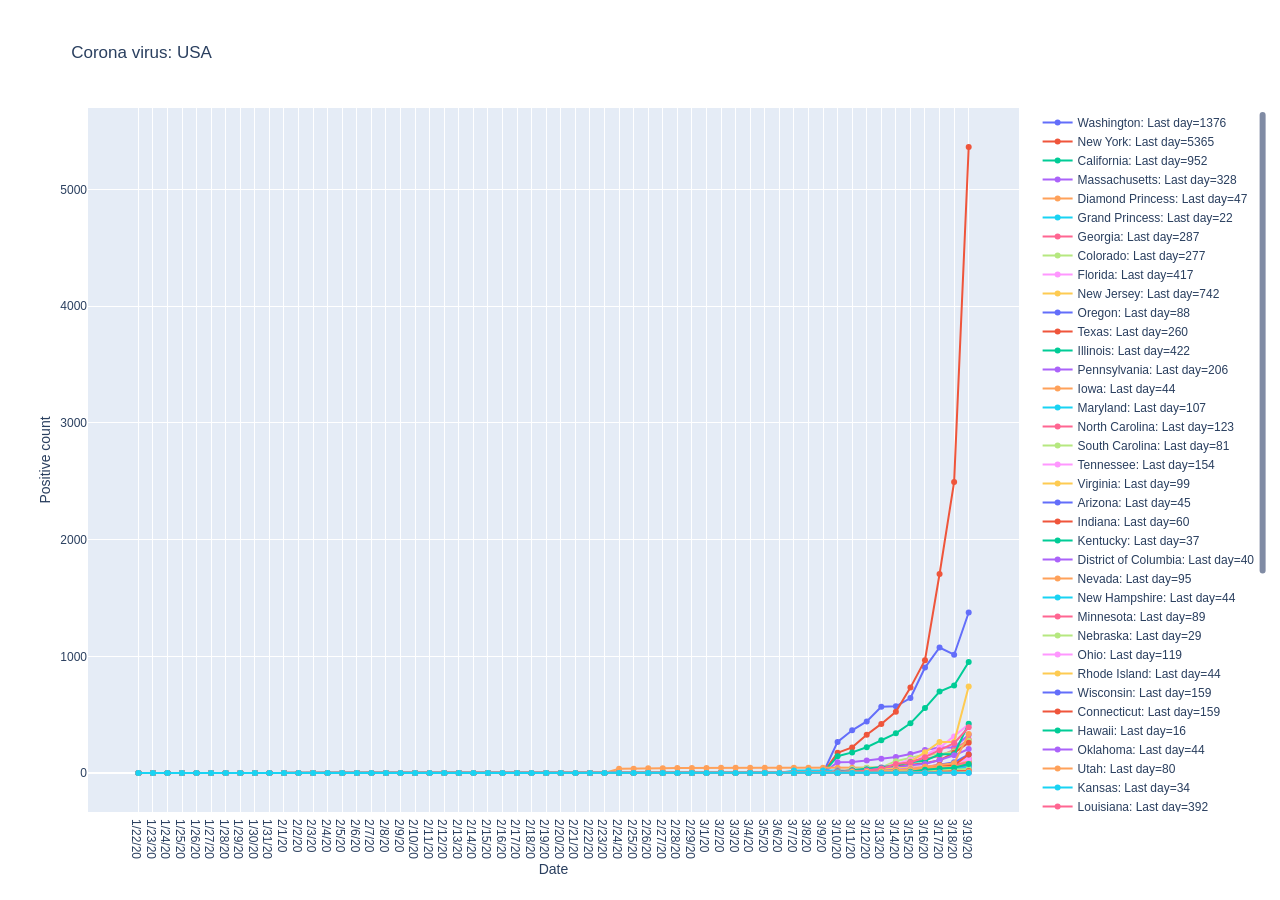
==== index.html @ 77e908aa "First" ====
<html>
<head><meta charset="utf-8" /></head>
<body>
    <div>
        
                <script type="text/javascript">window.PlotlyConfig = {MathJaxConfig: 'local'};</script>
        <script type="text/javascript">/**
* plotly.js v1.50.1
* Copyright 2012-2019, Plotly, Inc.
* All rights reserved.
* Licensed under the MIT license
*/
!function(t){if("object"==typeof exports&&"undefined"!=typeof module)module.exports=t();else if("function"==typeof define&&define.amd)define([],t);else{("undefined"!=typeof window?window:"undefined"!=typeof global?global:"undefined"!=typeof self?self:this).Plotly=t()}}(function(){return function(){return function t(e,r,n){function a(o,s){if(!r[o]){if(!e[o]){var l="function"==typeof require&&require;if(!s&&l)return l(o,!0);if(i)return i(o,!0);var c=new Error("Cannot find module '"+o+"'");throw c.code="MODULE_NOT_FOUND",c}var u=r[o]={exports:{}};e[o][0].call(u.exports,function(t){return a(e[o][1][t]||t)},u,u.exports,t,e,r,n)}return r[o].exports}for(var i="function"==typeof require&&require,o=0;o<n.length;o++)a(n[o]);return a}}()({1:[function(t,e,r){"use strict";var n=t("../src/lib"),a={"X,X div":"direction:ltr;font-family:'Open Sans', verdana, arial, sans-serif;margin:0;padding:0;","X input,X button":"font-family:'Open Sans', verdana, arial, sans-serif;","X input:focus,X button:focus":"outline:none;","X a":"text-decoration:none;","X a:hover":"text-decoration:none;","X .crisp":"shape-rendering:crispEdges;","X .user-select-none":"-webkit-user-select:none;-moz-user-select:none;-ms-user-select:none;-o-user-select:none;user-select:none;","X svg":"overflow:hidden;","X svg a":"fill:#447adb;","X svg a:hover":"fill:#3c6dc5;","X .main-svg":"position:absolute;top:0;left:0;pointer-events:none;","X .main-svg .draglayer":"pointer-events:all;","X .cursor-default":"cursor:default;","X .cursor-pointer":"cursor:pointer;","X .cursor-crosshair":"cursor:crosshair;","X .cursor-move":"cursor:move;","X .cursor-col-resize":"cursor:col-resize;","X .cursor-row-resize":"cursor:row-resize;","X .cursor-ns-resize":"cursor:ns-resize;","X .cursor-ew-resize":"cursor:ew-resize;","X .cursor-sw-resize":"cursor:sw-resize;","X .cursor-s-resize":"cursor:s-resize;","X .cursor-se-resize":"cursor:se-resize;","X .cursor-w-resize":"cursor:w-resize;","X .cursor-e-resize":"cursor:e-resize;","X .cursor-nw-resize":"cursor:nw-resize;","X .cursor-n-resize":"cursor:n-resize;","X .cursor-ne-resize":"cursor:ne-resize;","X .cursor-grab":"cursor:-webkit-grab;cursor:grab;","X .modebar":"position:absolute;top:2px;right:2px;","X .ease-bg":"-webkit-transition:background-color 0.3s ease 0s;-moz-transition:background-color 0.3s ease 0s;-ms-transition:background-color 0.3s ease 0s;-o-transition:background-color 0.3s ease 0s;transition:background-color 0.3s ease 0s;","X .modebar--hover>:not(.watermark)":"opacity:0;-webkit-transition:opacity 0.3s ease 0s;-moz-transition:opacity 0.3s ease 0s;-ms-transition:opacity 0.3s ease 0s;-o-transition:opacity 0.3s ease 0s;transition:opacity 0.3s ease 0s;","X:hover .modebar--hover .modebar-group":"opacity:1;","X .modebar-group":"float:left;display:inline-block;box-sizing:border-box;padding-left:8px;position:relative;vertical-align:middle;white-space:nowrap;","X .modebar-btn":"position:relative;font-size:16px;padding:3px 4px;height:22px;cursor:pointer;line-height:normal;box-sizing:border-box;","X .modebar-btn svg":"position:relative;top:2px;","X .modebar.vertical":"display:flex;flex-direction:column;flex-wrap:wrap;align-content:flex-end;max-height:100%;","X .modebar.vertical svg":"top:-1px;","X .modebar.vertical .modebar-group":"display:block;float:none;padding-left:0px;padding-bottom:8px;","X .modebar.vertical .modebar-group .modebar-btn":"display:block;text-align:center;","X [data-title]:before,X [data-title]:after":"position:absolute;-webkit-transform:translate3d(0, 0, 0);-moz-transform:translate3d(0, 0, 0);-ms-transform:translate3d(0, 0, 0);-o-transform:translate3d(0, 0, 0);transform:translate3d(0, 0, 0);display:none;opacity:0;z-index:1001;pointer-events:none;top:110%;right:50%;","X [data-title]:hover:before,X [data-title]:hover:after":"display:block;opacity:1;","X [data-title]:before":"content:'';position:absolute;background:transparent;border:6px solid transparent;z-index:1002;margin-top:-12px;border-bottom-color:#69738a;margin-right:-6px;","X [data-title]:after":"content:attr(data-title);background:#69738a;color:white;padding:8px 10px;font-size:12px;line-height:12px;white-space:nowrap;margin-right:-18px;border-radius:2px;","X .vertical [data-title]:before,X .vertical [data-title]:after":"top:0%;right:200%;","X .vertical [data-title]:before":"border:6px solid transparent;border-left-color:#69738a;margin-top:8px;margin-right:-30px;","X .select-outline":"fill:none;stroke-width:1;shape-rendering:crispEdges;","X .select-outline-1":"stroke:white;","X .select-outline-2":"stroke:black;stroke-dasharray:2px 2px;",Y:"font-family:'Open Sans';position:fixed;top:50px;right:20px;z-index:10000;font-size:10pt;max-width:180px;","Y p":"margin:0;","Y .notifier-note":"min-width:180px;max-width:250px;border:1px solid #fff;z-index:3000;margin:0;background-color:#8c97af;background-color:rgba(140,151,175,0.9);color:#fff;padding:10px;overflow-wrap:break-word;word-wrap:break-word;-ms-hyphens:auto;-webkit-hyphens:auto;hyphens:auto;","Y .notifier-close":"color:#fff;opacity:0.8;float:right;padding:0 5px;background:none;border:none;font-size:20px;font-weight:bold;line-height:20px;","Y .notifier-close:hover":"color:#444;text-decoration:none;cursor:pointer;"};for(var i in a){var o=i.replace(/^,/," ,").replace(/X/g,".js-plotly-plot .plotly").replace(/Y/g,".plotly-notifier");n.addStyleRule(o,a[i])}},{"../src/lib":719}],2:[function(t,e,r){"use strict";e.exports=t("../src/transforms/aggregate")},{"../src/transforms/aggregate":1279}],3:[function(t,e,r){"use strict";e.exports=t("../src/traces/bar")},{"../src/traces/bar":865}],4:[function(t,e,r){"use strict";e.exports=t("../src/traces/barpolar")},{"../src/traces/barpolar":877}],5:[function(t,e,r){"use strict";e.exports=t("../src/traces/box")},{"../src/traces/box":887}],6:[function(t,e,r){"use strict";e.exports=t("../src/components/calendars")},{"../src/components/calendars":592}],7:[function(t,e,r){"use strict";e.exports=t("../src/traces/candlestick")},{"../src/traces/candlestick":896}],8:[function(t,e,r){"use strict";e.exports=t("../src/traces/carpet")},{"../src/traces/carpet":915}],9:[function(t,e,r){"use strict";e.exports=t("../src/traces/choropleth")},{"../src/traces/choropleth":929}],10:[function(t,e,r){"use strict";e.exports=t("../src/traces/choroplethmapbox")},{"../src/traces/choroplethmapbox":936}],11:[function(t,e,r){"use strict";e.exports=t("../src/traces/cone")},{"../src/traces/cone":942}],12:[function(t,e,r){"use strict";e.exports=t("../src/traces/contour")},{"../src/traces/contour":957}],13:[function(t,e,r){"use strict";e.exports=t("../src/traces/contourcarpet")},{"../src/traces/contourcarpet":968}],14:[function(t,e,r){"use strict";e.exports=t("../src/core")},{"../src/core":697}],15:[function(t,e,r){"use strict";e.exports=t("../src/traces/densitymapbox")},{"../src/traces/densitymapbox":976}],16:[function(t,e,r){"use strict";e.exports=t("../src/transforms/filter")},{"../src/transforms/filter":1280}],17:[function(t,e,r){"use strict";e.exports=t("../src/traces/funnel")},{"../src/traces/funnel":986}],18:[function(t,e,r){"use strict";e.exports=t("../src/traces/funnelarea")},{"../src/traces/funnelarea":995}],19:[function(t,e,r){"use strict";e.exports=t("../src/transforms/groupby")},{"../src/transforms/groupby":1281}],20:[function(t,e,r){"use strict";e.exports=t("../src/traces/heatmap")},{"../src/traces/heatmap":1008}],21:[function(t,e,r){"use strict";e.exports=t("../src/traces/heatmapgl")},{"../src/traces/heatmapgl":1017}],22:[function(t,e,r){"use strict";e.exports=t("../src/traces/histogram")},{"../src/traces/histogram":1029}],23:[function(t,e,r){"use strict";e.exports=t("../src/traces/histogram2d")},{"../src/traces/histogram2d":1035}],24:[function(t,e,r){"use strict";e.exports=t("../src/traces/histogram2dcontour")},{"../src/traces/histogram2dcontour":1039}],25:[function(t,e,r){"use strict";var n=t("./core");n.register([t("./bar"),t("./box"),t("./heatmap"),t("./histogram"),t("./histogram2d"),t("./histogram2dcontour"),t("./contour"),t("./scatterternary"),t("./violin"),t("./funnel"),t("./waterfall"),t("./pie"),t("./sunburst"),t("./treemap"),t("./funnelarea"),t("./scatter3d"),t("./surface"),t("./isosurface"),t("./volume"),t("./mesh3d"),t("./cone"),t("./streamtube"),t("./scattergeo"),t("./choropleth"),t("./scattergl"),t("./splom"),t("./pointcloud"),t("./heatmapgl"),t("./parcoords"),t("./parcats"),t("./scattermapbox"),t("./choroplethmapbox"),t("./densitymapbox"),t("./sankey"),t("./indicator"),t("./table"),t("./carpet"),t("./scattercarpet"),t("./contourcarpet"),t("./ohlc"),t("./candlestick"),t("./scatterpolar"),t("./scatterpolargl"),t("./barpolar")]),n.register([t("./aggregate"),t("./filter"),t("./groupby"),t("./sort")]),n.register([t("./calendars")]),e.exports=n},{"./aggregate":2,"./bar":3,"./barpolar":4,"./box":5,"./calendars":6,"./candlestick":7,"./carpet":8,"./choropleth":9,"./choroplethmapbox":10,"./cone":11,"./contour":12,"./contourcarpet":13,"./core":14,"./densitymapbox":15,"./filter":16,"./funnel":17,"./funnelarea":18,"./groupby":19,"./heatmap":20,"./heatmapgl":21,"./histogram":22,"./histogram2d":23,"./histogram2dcontour":24,"./indicator":26,"./isosurface":27,"./mesh3d":28,"./ohlc":29,"./parcats":30,"./parcoords":31,"./pie":32,"./pointcloud":33,"./sankey":34,"./scatter3d":35,"./scattercarpet":36,"./scattergeo":37,"./scattergl":38,"./scattermapbox":39,"./scatterpolar":40,"./scatterpolargl":41,"./scatterternary":42,"./sort":43,"./splom":44,"./streamtube":45,"./sunburst":46,"./surface":47,"./table":48,"./treemap":49,"./violin":50,"./volume":51,"./waterfall":52}],26:[function(t,e,r){"use strict";e.exports=t("../src/traces/indicator")},{"../src/traces/indicator":1045}],27:[function(t,e,r){"use strict";e.exports=t("../src/traces/isosurface")},{"../src/traces/isosurface":1051}],28:[function(t,e,r){"use strict";e.exports=t("../src/traces/mesh3d")},{"../src/traces/mesh3d":1056}],29:[function(t,e,r){"use strict";e.exports=t("../src/traces/ohlc")},{"../src/traces/ohlc":1061}],30:[function(t,e,r){"use strict";e.exports=t("../src/traces/parcats")},{"../src/traces/parcats":1070}],31:[function(t,e,r){"use strict";e.exports=t("../src/traces/parcoords")},{"../src/traces/parcoords":1080}],32:[function(t,e,r){"use strict";e.exports=t("../src/traces/pie")},{"../src/traces/pie":1091}],33:[function(t,e,r){"use strict";e.exports=t("../src/traces/pointcloud")},{"../src/traces/pointcloud":1100}],34:[function(t,e,r){"use strict";e.exports=t("../src/traces/sankey")},{"../src/traces/sankey":1106}],35:[function(t,e,r){"use strict";e.exports=t("../src/traces/scatter3d")},{"../src/traces/scatter3d":1142}],36:[function(t,e,r){"use strict";e.exports=t("../src/traces/scattercarpet")},{"../src/traces/scattercarpet":1148}],37:[function(t,e,r){"use strict";e.exports=t("../src/traces/scattergeo")},{"../src/traces/scattergeo":1155}],38:[function(t,e,r){"use strict";e.exports=t("../src/traces/scattergl")},{"../src/traces/scattergl":1166}],39:[function(t,e,r){"use strict";e.exports=t("../src/traces/scattermapbox")},{"../src/traces/scattermapbox":1175}],40:[function(t,e,r){"use strict";e.exports=t("../src/traces/scatterpolar")},{"../src/traces/scatterpolar":1182}],41:[function(t,e,r){"use strict";e.exports=t("../src/traces/scatterpolargl")},{"../src/traces/scatterpolargl":1188}],42:[function(t,e,r){"use strict";e.exports=t("../src/traces/scatterternary")},{"../src/traces/scatterternary":1195}],43:[function(t,e,r){"use strict";e.exports=t("../src/transforms/sort")},{"../src/transforms/sort":1283}],44:[function(t,e,r){"use strict";e.exports=t("../src/traces/splom")},{"../src/traces/splom":1204}],45:[function(t,e,r){"use strict";e.exports=t("../src/traces/streamtube")},{"../src/traces/streamtube":1212}],46:[function(t,e,r){"use strict";e.exports=t("../src/traces/sunburst")},{"../src/traces/sunburst":1220}],47:[function(t,e,r){"use strict";e.exports=t("../src/traces/surface")},{"../src/traces/surface":1229}],48:[function(t,e,r){"use strict";e.exports=t("../src/traces/table")},{"../src/traces/table":1237}],49:[function(t,e,r){"use strict";e.exports=t("../src/traces/treemap")},{"../src/traces/treemap":1246}],50:[function(t,e,r){"use strict";e.exports=t("../src/traces/violin")},{"../src/traces/violin":1258}],51:[function(t,e,r){"use strict";e.exports=t("../src/traces/volume")},{"../src/traces/volume":1266}],52:[function(t,e,r){"use strict";e.exports=t("../src/traces/waterfall")},{"../src/traces/waterfall":1274}],53:[function(t,e,r){"use strict";e.exports=function(t){var e=(t=t||{}).eye||[0,0,1],r=t.center||[0,0,0],s=t.up||[0,1,0],l=t.distanceLimits||[0,1/0],c=t.mode||"turntable",u=n(),h=a(),f=i();return u.setDistanceLimits(l[0],l[1]),u.lookAt(0,e,r,s),h.setDistanceLimits(l[0],l[1]),h.lookAt(0,e,r,s),f.setDistanceLimits(l[0],l[1]),f.lookAt(0,e,r,s),new o({turntable:u,orbit:h,matrix:f},c)};var n=t("turntable-camera-controller"),a=t("orbit-camera-controller"),i=t("matrix-camera-controller");function o(t,e){this._controllerNames=Object.keys(t),this._controllerList=this._controllerNames.map(function(e){return t[e]}),this._mode=e,this._active=t[e],this._active||(this._mode="turntable",this._active=t.turntable),this.modes=this._controllerNames,this.computedMatrix=this._active.computedMatrix,this.computedEye=this._active.computedEye,this.computedUp=this._active.computedUp,this.computedCenter=this._active.computedCenter,this.computedRadius=this._active.computedRadius}var s=o.prototype;[["flush",1],["idle",1],["lookAt",4],["rotate",4],["pan",4],["translate",4],["setMatrix",2],["setDistanceLimits",2],["setDistance",2]].forEach(function(t){for(var e=t[0],r=[],n=0;n<t[1];++n)r.push("a"+n);var a="var cc=this._controllerList;for(var i=0;i<cc.length;++i){cc[i]."+t[0]+"("+r.join()+")}";s[e]=Function.apply(null,r.concat(a))}),s.recalcMatrix=function(t){this._active.recalcMatrix(t)},s.getDistance=function(t){return this._active.getDistance(t)},s.getDistanceLimits=function(t){return this._active.getDistanceLimits(t)},s.lastT=function(){return this._active.lastT()},s.setMode=function(t){if(t!==this._mode){var e=this._controllerNames.indexOf(t);if(!(e<0)){var r=this._active,n=this._controllerList[e],a=Math.max(r.lastT(),n.lastT());r.recalcMatrix(a),n.setMatrix(a,r.computedMatrix),this._active=n,this._mode=t,this.computedMatrix=this._active.computedMatrix,this.computedEye=this._active.computedEye,this.computedUp=this._active.computedUp,this.computedCenter=this._active.computedCenter,this.computedRadius=this._active.computedRadius}}},s.getMode=function(){return this._mode}},{"matrix-camera-controller":434,"orbit-camera-controller":457,"turntable-camera-controller":543}],54:[function(t,e,r){var n,a;n=this,a=function(t,e,r,n,a){"use strict";function i(t){return t.target.depth}function o(t,e){return t.sourceLinks.length?t.depth:e-1}function s(t){return function(){return t}}a=a&&a.hasOwnProperty("default")?a.default:a;var l="function"==typeof Symbol&&"symbol"==typeof Symbol.iterator?function(t){return typeof t}:function(t){return t&&"function"==typeof Symbol&&t.constructor===Symbol&&t!==Symbol.prototype?"symbol":typeof t};function c(t,e){return h(t.source,e.source)||t.index-e.index}function u(t,e){return h(t.target,e.target)||t.index-e.index}function h(t,e){return t.partOfCycle===e.partOfCycle?t.y0-e.y0:"top"===t.circularLinkType||"bottom"===e.circularLinkType?-1:1}function f(t){return t.value}function p(t){return(t.y0+t.y1)/2}function d(t){return p(t.source)}function g(t){return p(t.target)}function v(t){return t.index}function m(t){return t.nodes}function y(t){return t.links}function x(t,e){var r=t.get(e);if(!r)throw new Error("missing: "+e);return r}function b(t,e){return e(t)}var _=25,w=10,k=.3;function T(t,e){var r=0,n=0;t.links.forEach(function(a){a.circular&&(a.source.circularLinkType||a.target.circularLinkType?a.circularLinkType=a.source.circularLinkType?a.source.circularLinkType:a.target.circularLinkType:a.circularLinkType=r<n?"top":"bottom","top"==a.circularLinkType?r+=1:n+=1,t.nodes.forEach(function(t){b(t,e)!=b(a.source,e)&&b(t,e)!=b(a.target,e)||(t.circularLinkType=a.circularLinkType)}))}),t.links.forEach(function(t){t.circular&&(t.source.circularLinkType==t.target.circularLinkType&&(t.circularLinkType=t.source.circularLinkType),Y(t,e)&&(t.circularLinkType=t.source.circularLinkType))})}function A(t){var e=Math.abs(t.y1-t.y0),r=Math.abs(t.target.x0-t.source.x1);return Math.atan(r/e)}function M(t,e){var r=0;t.sourceLinks.forEach(function(t){r=t.circular&&!Y(t,e)?r+1:r});var n=0;return t.targetLinks.forEach(function(t){n=t.circular&&!Y(t,e)?n+1:n}),r+n}function S(t){var e=t.source.sourceLinks,r=0;e.forEach(function(t){r=t.circular?r+1:r});var n=t.target.targetLinks,a=0;return n.forEach(function(t){a=t.circular?a+1:a}),!(r>1||a>1)}function E(t,e,r){return t.sort(L),t.forEach(function(n,a){var i,o,s=0;if(Y(n,r)&&S(n))n.circularPathData.verticalBuffer=s+n.width/2;else{for(var l=0;l<a;l++)if(i=t[a],o=t[l],!(i.source.column<o.target.column||i.target.column>o.source.column)){var c=t[l].circularPathData.verticalBuffer+t[l].width/2+e;s=c>s?c:s}n.circularPathData.verticalBuffer=s+n.width/2}}),t}function C(t,r,a,i){var o=e.min(t.links,function(t){return t.source.y0});t.links.forEach(function(t){t.circular&&(t.circularPathData={})}),E(t.links.filter(function(t){return"top"==t.circularLinkType}),r,i),E(t.links.filter(function(t){return"bottom"==t.circularLinkType}),r,i),t.links.forEach(function(e){if(e.circular){if(e.circularPathData.arcRadius=e.width+w,e.circularPathData.leftNodeBuffer=5,e.circularPathData.rightNodeBuffer=5,e.circularPathData.sourceWidth=e.source.x1-e.source.x0,e.circularPathData.sourceX=e.source.x0+e.circularPathData.sourceWidth,e.circularPathData.targetX=e.target.x0,e.circularPathData.sourceY=e.y0,e.circularPathData.targetY=e.y1,Y(e,i)&&S(e))e.circularPathData.leftSmallArcRadius=w+e.width/2,e.circularPathData.leftLargeArcRadius=w+e.width/2,e.circularPathData.rightSmallArcRadius=w+e.width/2,e.circularPathData.rightLargeArcRadius=w+e.width/2,"bottom"==e.circularLinkType?(e.circularPathData.verticalFullExtent=e.source.y1+_+e.circularPathData.verticalBuffer,e.circularPathData.verticalLeftInnerExtent=e.circularPathData.verticalFullExtent-e.circularPathData.leftLargeArcRadius,e.circularPathData.verticalRightInnerExtent=e.circularPathData.verticalFullExtent-e.circularPathData.rightLargeArcRadius):(e.circularPathData.verticalFullExtent=e.source.y0-_-e.circularPathData.verticalBuffer,e.circularPathData.verticalLeftInnerExtent=e.circularPathData.verticalFullExtent+e.circularPathData.leftLargeArcRadius,e.circularPathData.verticalRightInnerExtent=e.circularPathData.verticalFullExtent+e.circularPathData.rightLargeArcRadius);else{var s=e.source.column,l=e.circularLinkType,c=t.links.filter(function(t){return t.source.column==s&&t.circularLinkType==l});"bottom"==e.circularLinkType?c.sort(O):c.sort(P);var u=0;c.forEach(function(t,n){t.circularLinkID==e.circularLinkID&&(e.circularPathData.leftSmallArcRadius=w+e.width/2+u,e.circularPathData.leftLargeArcRadius=w+e.width/2+n*r+u),u+=t.width}),s=e.target.column,c=t.links.filter(function(t){return t.target.column==s&&t.circularLinkType==l}),"bottom"==e.circularLinkType?c.sort(z):c.sort(I),u=0,c.forEach(function(t,n){t.circularLinkID==e.circularLinkID&&(e.circularPathData.rightSmallArcRadius=w+e.width/2+u,e.circularPathData.rightLargeArcRadius=w+e.width/2+n*r+u),u+=t.width}),"bottom"==e.circularLinkType?(e.circularPathData.verticalFullExtent=Math.max(a,e.source.y1,e.target.y1)+_+e.circularPathData.verticalBuffer,e.circularPathData.verticalLeftInnerExtent=e.circularPathData.verticalFullExtent-e.circularPathData.leftLargeArcRadius,e.circularPathData.verticalRightInnerExtent=e.circularPathData.verticalFullExtent-e.circularPathData.rightLargeArcRadius):(e.circularPathData.verticalFullExtent=o-_-e.circularPathData.verticalBuffer,e.circularPathData.verticalLeftInnerExtent=e.circularPathData.verticalFullExtent+e.circularPathData.leftLargeArcRadius,e.circularPathData.verticalRightInnerExtent=e.circularPathData.verticalFullExtent+e.circularPathData.rightLargeArcRadius)}e.circularPathData.leftInnerExtent=e.circularPathData.sourceX+e.circularPathData.leftNodeBuffer,e.circularPathData.rightInnerExtent=e.circularPathData.targetX-e.circularPathData.rightNodeBuffer,e.circularPathData.leftFullExtent=e.circularPathData.sourceX+e.circularPathData.leftLargeArcRadius+e.circularPathData.leftNodeBuffer,e.circularPathData.rightFullExtent=e.circularPathData.targetX-e.circularPathData.rightLargeArcRadius-e.circularPathData.rightNodeBuffer}if(e.circular)e.path=function(t){var e="";e="top"==t.circularLinkType?"M"+t.circularPathData.sourceX+" "+t.circularPathData.sourceY+" L"+t.circularPathData.leftInnerExtent+" "+t.circularPathData.sourceY+" A"+t.circularPathData.leftLargeArcRadius+" "+t.circularPathData.leftSmallArcRadius+" 0 0 0 "+t.circularPathData.leftFullExtent+" "+(t.circularPathData.sourceY-t.circularPathData.leftSmallArcRadius)+" L"+t.circularPathData.leftFullExtent+" "+t.circularPathData.verticalLeftInnerExtent+" A"+t.circularPathData.leftLargeArcRadius+" "+t.circularPathData.leftLargeArcRadius+" 0 0 0 "+t.circularPathData.leftInnerExtent+" "+t.circularPathData.verticalFullExtent+" L"+t.circularPathData.rightInnerExtent+" "+t.circularPathData.verticalFullExtent+" A"+t.circularPathData.rightLargeArcRadius+" "+t.circularPathData.rightLargeArcRadius+" 0 0 0 "+t.circularPathData.rightFullExtent+" "+t.circularPathData.verticalRightInnerExtent+" L"+t.circularPathData.rightFullExtent+" "+(t.circularPathData.targetY-t.circularPathData.rightSmallArcRadius)+" A"+t.circularPathData.rightLargeArcRadius+" "+t.circularPathData.rightSmallArcRadius+" 0 0 0 "+t.circularPathData.rightInnerExtent+" "+t.circularPathData.targetY+" L"+t.circularPathData.targetX+" "+t.circularPathData.targetY:"M"+t.circularPathData.sourceX+" "+t.circularPathData.sourceY+" L"+t.circularPathData.leftInnerExtent+" "+t.circularPathData.sourceY+" A"+t.circularPathData.leftLargeArcRadius+" "+t.circularPathData.leftSmallArcRadius+" 0 0 1 "+t.circularPathData.leftFullExtent+" "+(t.circularPathData.sourceY+t.circularPathData.leftSmallArcRadius)+" L"+t.circularPathData.leftFullExtent+" "+t.circularPathData.verticalLeftInnerExtent+" A"+t.circularPathData.leftLargeArcRadius+" "+t.circularPathData.leftLargeArcRadius+" 0 0 1 "+t.circularPathData.leftInnerExtent+" "+t.circularPathData.verticalFullExtent+" L"+t.circularPathData.rightInnerExtent+" "+t.circularPathData.verticalFullExtent+" A"+t.circularPathData.rightLargeArcRadius+" "+t.circularPathData.rightLargeArcRadius+" 0 0 1 "+t.circularPathData.rightFullExtent+" "+t.circularPathData.verticalRightInnerExtent+" L"+t.circularPathData.rightFullExtent+" "+(t.circularPathData.targetY+t.circularPathData.rightSmallArcRadius)+" A"+t.circularPathData.rightLargeArcRadius+" "+t.circularPathData.rightSmallArcRadius+" 0 0 1 "+t.circularPathData.rightInnerExtent+" "+t.circularPathData.targetY+" L"+t.circularPathData.targetX+" "+t.circularPathData.targetY;return e}(e);else{var h=n.linkHorizontal().source(function(t){return[t.source.x0+(t.source.x1-t.source.x0),t.y0]}).target(function(t){return[t.target.x0,t.y1]});e.path=h(e)}})}function L(t,e){return D(t)==D(e)?"bottom"==t.circularLinkType?O(t,e):P(t,e):D(e)-D(t)}function P(t,e){return t.y0-e.y0}function O(t,e){return e.y0-t.y0}function I(t,e){return t.y1-e.y1}function z(t,e){return e.y1-t.y1}function D(t){return t.target.column-t.source.column}function R(t){return t.target.x0-t.source.x1}function F(t,e){var r=A(t),n=R(e)/Math.tan(r);return"up"==G(t)?t.y1+n:t.y1-n}function B(t,e){var r=A(t),n=R(e)/Math.tan(r);return"up"==G(t)?t.y1-n:t.y1+n}function N(t,e,r,n){t.links.forEach(function(a){if(!a.circular&&a.target.column-a.source.column>1){var i=a.source.column+1,o=a.target.column-1,s=1,l=o-i+1;for(s=1;i<=o;i++,s++)t.nodes.forEach(function(o){if(o.column==i){var c,u=s/(l+1),h=Math.pow(1-u,3),f=3*u*Math.pow(1-u,2),p=3*Math.pow(u,2)*(1-u),d=Math.pow(u,3),g=h*a.y0+f*a.y0+p*a.y1+d*a.y1,v=g-a.width/2,m=g+a.width/2;v>o.y0&&v<o.y1?(c=o.y1-v+10,c="bottom"==o.circularLinkType?c:-c,o=V(o,c,e,r),t.nodes.forEach(function(t){b(t,n)!=b(o,n)&&t.column==o.column&&j(o,t)&&V(t,c,e,r)})):m>o.y0&&m<o.y1?(c=m-o.y0+10,o=V(o,c,e,r),t.nodes.forEach(function(t){b(t,n)!=b(o,n)&&t.column==o.column&&t.y0<o.y1&&t.y1>o.y1&&V(t,c,e,r)})):v<o.y0&&m>o.y1&&(c=m-o.y0+10,o=V(o,c,e,r),t.nodes.forEach(function(t){b(t,n)!=b(o,n)&&t.column==o.column&&t.y0<o.y1&&t.y1>o.y1&&V(t,c,e,r)}))}})}})}function j(t,e){return t.y0>e.y0&&t.y0<e.y1||(t.y1>e.y0&&t.y1<e.y1||t.y0<e.y0&&t.y1>e.y1)}function V(t,e,r,n){return t.y0+e>=r&&t.y1+e<=n&&(t.y0=t.y0+e,t.y1=t.y1+e,t.targetLinks.forEach(function(t){t.y1=t.y1+e}),t.sourceLinks.forEach(function(t){t.y0=t.y0+e})),t}function U(t,e,r,n){t.nodes.forEach(function(a){n&&a.y+(a.y1-a.y0)>e&&(a.y=a.y-(a.y+(a.y1-a.y0)-e));var i=t.links.filter(function(t){return b(t.source,r)==b(a,r)}),o=i.length;o>1&&i.sort(function(t,e){if(!t.circular&&!e.circular){if(t.target.column==e.target.column)return t.y1-e.y1;if(!H(t,e))return t.y1-e.y1;if(t.target.column>e.target.column){var r=B(e,t);return t.y1-r}if(e.target.column>t.target.column)return B(t,e)-e.y1}return t.circular&&!e.circular?"top"==t.circularLinkType?-1:1:e.circular&&!t.circular?"top"==e.circularLinkType?1:-1:t.circular&&e.circular?t.circularLinkType===e.circularLinkType&&"top"==t.circularLinkType?t.target.column===e.target.column?t.target.y1-e.target.y1:e.target.column-t.target.column:t.circularLinkType===e.circularLinkType&&"bottom"==t.circularLinkType?t.target.column===e.target.column?e.target.y1-t.target.y1:t.target.column-e.target.column:"top"==t.circularLinkType?-1:1:void 0});var s=a.y0;i.forEach(function(t){t.y0=s+t.width/2,s+=t.width}),i.forEach(function(t,e){if("bottom"==t.circularLinkType){for(var r=e+1,n=0;r<o;r++)n+=i[r].width;t.y0=a.y1-n-t.width/2}})})}function q(t,e,r){t.nodes.forEach(function(e){var n=t.links.filter(function(t){return b(t.target,r)==b(e,r)}),a=n.length;a>1&&n.sort(function(t,e){if(!t.circular&&!e.circular){if(t.source.column==e.source.column)return t.y0-e.y0;if(!H(t,e))return t.y0-e.y0;if(e.source.column<t.source.column){var r=F(e,t);return t.y0-r}if(t.source.column<e.source.column)return F(t,e)-e.y0}return t.circular&&!e.circular?"top"==t.circularLinkType?-1:1:e.circular&&!t.circular?"top"==e.circularLinkType?1:-1:t.circular&&e.circular?t.circularLinkType===e.circularLinkType&&"top"==t.circularLinkType?t.source.column===e.source.column?t.source.y1-e.source.y1:t.source.column-e.source.column:t.circularLinkType===e.circularLinkType&&"bottom"==t.circularLinkType?t.source.column===e.source.column?t.source.y1-e.source.y1:e.source.column-t.source.column:"top"==t.circularLinkType?-1:1:void 0});var i=e.y0;n.forEach(function(t){t.y1=i+t.width/2,i+=t.width}),n.forEach(function(t,r){if("bottom"==t.circularLinkType){for(var i=r+1,o=0;i<a;i++)o+=n[i].width;t.y1=e.y1-o-t.width/2}})})}function H(t,e){return G(t)==G(e)}function G(t){return t.y0-t.y1>0?"up":"down"}function Y(t,e){return b(t.source,e)==b(t.target,e)}t.sankeyCircular=function(){var t,n,i=0,b=0,A=1,S=1,E=24,L=v,P=o,O=m,I=y,z=32,D=2,R=null;function F(){var o={nodes:O.apply(null,arguments),links:I.apply(null,arguments)};!function(t){t.nodes.forEach(function(t,e){t.index=e,t.sourceLinks=[],t.targetLinks=[]});var e=r.map(t.nodes,L);t.links.forEach(function(t,r){t.index=r;var n=t.source,a=t.target;"object"!==("undefined"==typeof n?"undefined":l(n))&&(n=t.source=x(e,n)),"object"!==("undefined"==typeof a?"undefined":l(a))&&(a=t.target=x(e,a)),n.sourceLinks.push(t),a.targetLinks.push(t)})}(o),function(t,e,r){var n=0;if(null===r){for(var i=[],o=0;o<t.links.length;o++){var s=t.links[o],l=s.source.index,c=s.target.index;i[l]||(i[l]=[]),i[c]||(i[c]=[]),-1===i[l].indexOf(c)&&i[l].push(c)}var u=a(i);u.sort(function(t,e){return t.length-e.length});var h={};for(o=0;o<u.length;o++){var f=u[o],p=f.slice(-2);h[p[0]]||(h[p[0]]={}),h[p[0]][p[1]]=!0}t.links.forEach(function(t){var e=t.target.index,r=t.source.index;e===r||h[r]&&h[r][e]?(t.circular=!0,t.circularLinkID=n,n+=1):t.circular=!1})}else t.links.forEach(function(t){t.source[r]<t.target[r]?t.circular=!1:(t.circular=!0,t.circularLinkID=n,n+=1)})}(o,0,R),function(t){t.nodes.forEach(function(t){t.partOfCycle=!1,t.value=Math.max(e.sum(t.sourceLinks,f),e.sum(t.targetLinks,f)),t.sourceLinks.forEach(function(e){e.circular&&(t.partOfCycle=!0,t.circularLinkType=e.circularLinkType)}),t.targetLinks.forEach(function(e){e.circular&&(t.partOfCycle=!0,t.circularLinkType=e.circularLinkType)})})}(o),function(t){var e,r,n;for(e=t.nodes,r=[],n=0;e.length;++n,e=r,r=[])e.forEach(function(t){t.depth=n,t.sourceLinks.forEach(function(t){r.indexOf(t.target)<0&&!t.circular&&r.push(t.target)})});for(e=t.nodes,r=[],n=0;e.length;++n,e=r,r=[])e.forEach(function(t){t.height=n,t.targetLinks.forEach(function(t){r.indexOf(t.source)<0&&!t.circular&&r.push(t.source)})});t.nodes.forEach(function(t){t.column=Math.floor(P.call(null,t,n))})}(o),T(o,L),function(a,o,s){var l=r.nest().key(function(t){return t.column}).sortKeys(e.ascending).entries(a.nodes).map(function(t){return t.values});(function(r){if(n){var o=1/0;l.forEach(function(t){var e=S*n/(t.length+1);o=e<o?e:o}),t=o}var s=e.min(l,function(r){return(S-b-(r.length-1)*t)/e.sum(r,f)});s*=k,a.links.forEach(function(t){t.width=t.value*s});var c=function(t){var r=0,n=0,a=0,i=0,o=e.max(t.nodes,function(t){return t.column});return t.links.forEach(function(t){t.circular&&("top"==t.circularLinkType?r+=t.width:n+=t.width,0==t.target.column&&(i+=t.width),t.source.column==o&&(a+=t.width))}),{top:r=r>0?r+_+w:r,bottom:n=n>0?n+_+w:n,left:i=i>0?i+_+w:i,right:a=a>0?a+_+w:a}}(a),u=function(t,r){var n=e.max(t.nodes,function(t){return t.column}),a=A-i,o=S-b,s=a+r.right+r.left,l=o+r.top+r.bottom,c=a/s,u=o/l;return i=i*c+r.left,A=0==r.right?A:A*c,b=b*u+r.top,S*=u,t.nodes.forEach(function(t){t.x0=i+t.column*((A-i-E)/n),t.x1=t.x0+E}),u}(a,c);s*=u,a.links.forEach(function(t){t.width=t.value*s}),l.forEach(function(t){var e=t.length;t.forEach(function(t,n){t.depth==l.length-1&&1==e?(t.y0=S/2-t.value*s,t.y1=t.y0+t.value*s):0==t.depth&&1==e?(t.y0=S/2-t.value*s,t.y1=t.y0+t.value*s):t.partOfCycle?0==M(t,r)?(t.y0=S/2+n,t.y1=t.y0+t.value*s):"top"==t.circularLinkType?(t.y0=b+n,t.y1=t.y0+t.value*s):(t.y0=S-t.value*s-n,t.y1=t.y0+t.value*s):0==c.top||0==c.bottom?(t.y0=(S-b)/e*n,t.y1=t.y0+t.value*s):(t.y0=(S-b)/2-e/2+n,t.y1=t.y0+t.value*s)})})})(s),m();for(var c=1,u=o;u>0;--u)v(c*=.99,s),m();function v(t,r){var n=l.length;l.forEach(function(a){var i=a.length,o=a[0].depth;a.forEach(function(a){var s;if(a.sourceLinks.length||a.targetLinks.length)if(a.partOfCycle&&M(a,r)>0);else if(0==o&&1==i)s=a.y1-a.y0,a.y0=S/2-s/2,a.y1=S/2+s/2;else if(o==n-1&&1==i)s=a.y1-a.y0,a.y0=S/2-s/2,a.y1=S/2+s/2;else{var l=e.mean(a.sourceLinks,g),c=e.mean(a.targetLinks,d),u=((l&&c?(l+c)/2:l||c)-p(a))*t;a.y0+=u,a.y1+=u}})})}function m(){l.forEach(function(e){var r,n,a,i=b,o=e.length;for(e.sort(h),a=0;a<o;++a)r=e[a],(n=i-r.y0)>0&&(r.y0+=n,r.y1+=n),i=r.y1+t;if((n=i-t-S)>0)for(i=r.y0-=n,r.y1-=n,a=o-2;a>=0;--a)r=e[a],(n=r.y1+t-i)>0&&(r.y0-=n,r.y1-=n),i=r.y0})}}(o,z,L),B(o);for(var s=0;s<4;s++)U(o,S,L),q(o,0,L),N(o,b,S,L),U(o,S,L),q(o,0,L);return function(t,r,n){var a=t.nodes,i=t.links,o=!1,s=!1;if(i.forEach(function(t){"top"==t.circularLinkType?o=!0:"bottom"==t.circularLinkType&&(s=!0)}),0==o||0==s){var l=e.min(a,function(t){return t.y0}),c=e.max(a,function(t){return t.y1}),u=c-l,h=n-r,f=h/u;a.forEach(function(t){var e=(t.y1-t.y0)*f;t.y0=(t.y0-l)*f,t.y1=t.y0+e}),i.forEach(function(t){t.y0=(t.y0-l)*f,t.y1=(t.y1-l)*f,t.width=t.width*f})}}(o,b,S),C(o,D,S,L),o}function B(t){t.nodes.forEach(function(t){t.sourceLinks.sort(u),t.targetLinks.sort(c)}),t.nodes.forEach(function(t){var e=t.y0,r=e,n=t.y1,a=n;t.sourceLinks.forEach(function(t){t.circular?(t.y0=n-t.width/2,n-=t.width):(t.y0=e+t.width/2,e+=t.width)}),t.targetLinks.forEach(function(t){t.circular?(t.y1=a-t.width/2,a-=t.width):(t.y1=r+t.width/2,r+=t.width)})})}return F.nodeId=function(t){return arguments.length?(L="function"==typeof t?t:s(t),F):L},F.nodeAlign=function(t){return arguments.length?(P="function"==typeof t?t:s(t),F):P},F.nodeWidth=function(t){return arguments.length?(E=+t,F):E},F.nodePadding=function(e){return arguments.length?(t=+e,F):t},F.nodes=function(t){return arguments.length?(O="function"==typeof t?t:s(t),F):O},F.links=function(t){return arguments.length?(I="function"==typeof t?t:s(t),F):I},F.size=function(t){return arguments.length?(i=b=0,A=+t[0],S=+t[1],F):[A-i,S-b]},F.extent=function(t){return arguments.length?(i=+t[0][0],A=+t[1][0],b=+t[0][1],S=+t[1][1],F):[[i,b],[A,S]]},F.iterations=function(t){return arguments.length?(z=+t,F):z},F.circularLinkGap=function(t){return arguments.length?(D=+t,F):D},F.nodePaddingRatio=function(t){return arguments.length?(n=+t,F):n},F.sortNodes=function(t){return arguments.length?(R=t,F):R},F.update=function(t){return T(t,L),B(t),t.links.forEach(function(t){t.circular&&(t.circularLinkType=t.y0+t.y1<S?"top":"bottom",t.source.circularLinkType=t.circularLinkType,t.target.circularLinkType=t.circularLinkType)}),U(t,S,L,!1),q(t,0,L),C(t,D,S,L),t},F},t.sankeyCenter=function(t){return t.targetLinks.length?t.depth:t.sourceLinks.length?e.min(t.sourceLinks,i)-1:0},t.sankeyLeft=function(t){return t.depth},t.sankeyRight=function(t,e){return e-1-t.height},t.sankeyJustify=o,Object.defineProperty(t,"__esModule",{value:!0})},"object"==typeof r&&"undefined"!=typeof e?a(r,t("d3-array"),t("d3-collection"),t("d3-shape"),t("elementary-circuits-directed-graph")):a(n.d3=n.d3||{},n.d3,n.d3,n.d3,null)},{"d3-array":153,"d3-collection":154,"d3-shape":162,"elementary-circuits-directed-graph":173}],55:[function(t,e,r){var n,a;n=this,a=function(t,e,r,n){"use strict";function a(t){return t.target.depth}function i(t,e){return t.sourceLinks.length?t.depth:e-1}function o(t){return function(){return t}}function s(t,e){return c(t.source,e.source)||t.index-e.index}function l(t,e){return c(t.target,e.target)||t.index-e.index}function c(t,e){return t.y0-e.y0}function u(t){return t.value}function h(t){return(t.y0+t.y1)/2}function f(t){return h(t.source)*t.value}function p(t){return h(t.target)*t.value}function d(t){return t.index}function g(t){return t.nodes}function v(t){return t.links}function m(t,e){var r=t.get(e);if(!r)throw new Error("missing: "+e);return r}function y(t){return[t.source.x1,t.y0]}function x(t){return[t.target.x0,t.y1]}t.sankey=function(){var t=0,n=0,a=1,y=1,x=24,b=8,_=d,w=i,k=g,T=v,A=32,M=2/3;function S(){var i={nodes:k.apply(null,arguments),links:T.apply(null,arguments)};return function(t){t.nodes.forEach(function(t,e){t.index=e,t.sourceLinks=[],t.targetLinks=[]});var e=r.map(t.nodes,_);t.links.forEach(function(t,r){t.index=r;var n=t.source,a=t.target;"object"!=typeof n&&(n=t.source=m(e,n)),"object"!=typeof a&&(a=t.target=m(e,a)),n.sourceLinks.push(t),a.targetLinks.push(t)})}(i),function(t){t.nodes.forEach(function(t){t.value=Math.max(e.sum(t.sourceLinks,u),e.sum(t.targetLinks,u))})}(i),function(e){var r,n,i;for(r=e.nodes,n=[],i=0;r.length;++i,r=n,n=[])r.forEach(function(t){t.depth=i,t.sourceLinks.forEach(function(t){n.indexOf(t.target)<0&&n.push(t.target)})});for(r=e.nodes,n=[],i=0;r.length;++i,r=n,n=[])r.forEach(function(t){t.height=i,t.targetLinks.forEach(function(t){n.indexOf(t.source)<0&&n.push(t.source)})});var o=(a-t-x)/(i-1);e.nodes.forEach(function(e){e.x1=(e.x0=t+Math.max(0,Math.min(i-1,Math.floor(w.call(null,e,i))))*o)+x})}(i),function(t){var a=r.nest().key(function(t){return t.x0}).sortKeys(e.ascending).entries(t.nodes).map(function(t){return t.values});(function(){var r=e.max(a,function(t){return t.length}),i=M*(y-n)/(r-1);b>i&&(b=i);var o=e.min(a,function(t){return(y-n-(t.length-1)*b)/e.sum(t,u)});a.forEach(function(t){t.forEach(function(t,e){t.y1=(t.y0=e)+t.value*o})}),t.links.forEach(function(t){t.width=t.value*o})})(),d();for(var i=1,o=A;o>0;--o)l(i*=.99),d(),s(i),d();function s(t){a.forEach(function(r){r.forEach(function(r){if(r.targetLinks.length){var n=(e.sum(r.targetLinks,f)/e.sum(r.targetLinks,u)-h(r))*t;r.y0+=n,r.y1+=n}})})}function l(t){a.slice().reverse().forEach(function(r){r.forEach(function(r){if(r.sourceLinks.length){var n=(e.sum(r.sourceLinks,p)/e.sum(r.sourceLinks,u)-h(r))*t;r.y0+=n,r.y1+=n}})})}function d(){a.forEach(function(t){var e,r,a,i=n,o=t.length;for(t.sort(c),a=0;a<o;++a)e=t[a],(r=i-e.y0)>0&&(e.y0+=r,e.y1+=r),i=e.y1+b;if((r=i-b-y)>0)for(i=e.y0-=r,e.y1-=r,a=o-2;a>=0;--a)e=t[a],(r=e.y1+b-i)>0&&(e.y0-=r,e.y1-=r),i=e.y0})}}(i),E(i),i}function E(t){t.nodes.forEach(function(t){t.sourceLinks.sort(l),t.targetLinks.sort(s)}),t.nodes.forEach(function(t){var e=t.y0,r=e;t.sourceLinks.forEach(function(t){t.y0=e+t.width/2,e+=t.width}),t.targetLinks.forEach(function(t){t.y1=r+t.width/2,r+=t.width})})}return S.update=function(t){return E(t),t},S.nodeId=function(t){return arguments.length?(_="function"==typeof t?t:o(t),S):_},S.nodeAlign=function(t){return arguments.length?(w="function"==typeof t?t:o(t),S):w},S.nodeWidth=function(t){return arguments.length?(x=+t,S):x},S.nodePadding=function(t){return arguments.length?(b=+t,S):b},S.nodes=function(t){return arguments.length?(k="function"==typeof t?t:o(t),S):k},S.links=function(t){return arguments.length?(T="function"==typeof t?t:o(t),S):T},S.size=function(e){return arguments.length?(t=n=0,a=+e[0],y=+e[1],S):[a-t,y-n]},S.extent=function(e){return arguments.length?(t=+e[0][0],a=+e[1][0],n=+e[0][1],y=+e[1][1],S):[[t,n],[a,y]]},S.iterations=function(t){return arguments.length?(A=+t,S):A},S},t.sankeyCenter=function(t){return t.targetLinks.length?t.depth:t.sourceLinks.length?e.min(t.sourceLinks,a)-1:0},t.sankeyLeft=function(t){return t.depth},t.sankeyRight=function(t,e){return e-1-t.height},t.sankeyJustify=i,t.sankeyLinkHorizontal=function(){return n.linkHorizontal().source(y).target(x)},Object.defineProperty(t,"__esModule",{value:!0})},"object"==typeof r&&"undefined"!=typeof e?a(r,t("d3-array"),t("d3-collection"),t("d3-shape")):a(n.d3=n.d3||{},n.d3,n.d3,n.d3)},{"d3-array":153,"d3-collection":154,"d3-shape":162}],56:[function(t,e,r){"use strict";Object.defineProperty(r,"__esModule",{value:!0});var n=t("@turf/meta"),a=6378137;function i(t){var e=0;if(t&&t.length>0){e+=Math.abs(o(t[0]));for(var r=1;r<t.length;r++)e-=Math.abs(o(t[r]))}return e}function o(t){var e,r,n,i,o,l,c=0,u=t.length;if(u>2){for(l=0;l<u;l++)l===u-2?(n=u-2,i=u-1,o=0):l===u-1?(n=u-1,i=0,o=1):(n=l,i=l+1,o=l+2),e=t[n],r=t[i],c+=(s(t[o][0])-s(e[0]))*Math.sin(s(r[1]));c=c*a*a/2}return c}function s(t){return t*Math.PI/180}r.default=function(t){return n.geomReduce(t,function(t,e){return t+function(t){var e,r=0;switch(t.type){case"Polygon":return i(t.coordinates);case"MultiPolygon":for(e=0;e<t.coordinates.length;e++)r+=i(t.coordinates[e]);return r;case"Point":case"MultiPoint":case"LineString":case"MultiLineString":return 0}return 0}(e)},0)}},{"@turf/meta":59}],57:[function(t,e,r){"use strict";Object.defineProperty(r,"__esModule",{value:!0});var n=t("@turf/meta"),a=t("@turf/helpers");r.default=function(t,e){void 0===e&&(e={});var r=0,i=0,o=0;return n.coordEach(t,function(t){r+=t[0],i+=t[1],o++}),a.point([r/o,i/o],e.properties)}},{"@turf/helpers":58,"@turf/meta":59}],58:[function(t,e,r){"use strict";function n(t,e,r){void 0===r&&(r={});var n={type:"Feature"};return(0===r.id||r.id)&&(n.id=r.id),r.bbox&&(n.bbox=r.bbox),n.properties=e||{},n.geometry=t,n}function a(t,e,r){return void 0===r&&(r={}),n({type:"Point",coordinates:t},e,r)}function i(t,e,r){void 0===r&&(r={});for(var a=0,i=t;a<i.length;a++){var o=i[a];if(o.length<4)throw new Error("Each LinearRing of a Polygon must have 4 or more Positions.");for(var s=0;s<o[o.length-1].length;s++)if(o[o.length-1][s]!==o[0][s])throw new Error("First and last Position are not equivalent.")}return n({type:"Polygon",coordinates:t},e,r)}function o(t,e,r){if(void 0===r&&(r={}),t.length<2)throw new Error("coordinates must be an array of two or more positions");return n({type:"LineString",coordinates:t},e,r)}function s(t,e){void 0===e&&(e={});var r={type:"FeatureCollection"};return e.id&&(r.id=e.id),e.bbox&&(r.bbox=e.bbox),r.features=t,r}function l(t,e,r){return void 0===r&&(r={}),n({type:"MultiLineString",coordinates:t},e,r)}function c(t,e,r){return void 0===r&&(r={}),n({type:"MultiPoint",coordinates:t},e,r)}function u(t,e,r){return void 0===r&&(r={}),n({type:"MultiPolygon",coordinates:t},e,r)}function h(t,e){void 0===e&&(e="kilometers");var n=r.factors[e];if(!n)throw new Error(e+" units is invalid");return t*n}function f(t,e){void 0===e&&(e="kilometers");var n=r.factors[e];if(!n)throw new Error(e+" units is invalid");return t/n}function p(t){return 180*(t%(2*Math.PI))/Math.PI}function d(t){return!isNaN(t)&&null!==t&&!Array.isArray(t)&&!/^\s*$/.test(t)}Object.defineProperty(r,"__esModule",{value:!0}),r.earthRadius=6371008.8,r.factors={centimeters:100*r.earthRadius,centimetres:100*r.earthRadius,degrees:r.earthRadius/111325,feet:3.28084*r.earthRadius,inches:39.37*r.earthRadius,kilometers:r.earthRadius/1e3,kilometres:r.earthRadius/1e3,meters:r.earthRadius,metres:r.earthRadius,miles:r.earthRadius/1609.344,millimeters:1e3*r.earthRadius,millimetres:1e3*r.earthRadius,nauticalmiles:r.earthRadius/1852,radians:1,yards:r.earthRadius/1.0936},r.unitsFactors={centimeters:100,centimetres:100,degrees:1/111325,feet:3.28084,inches:39.37,kilometers:.001,kilometres:.001,meters:1,metres:1,miles:1/1609.344,millimeters:1e3,millimetres:1e3,nauticalmiles:1/1852,radians:1/r.earthRadius,yards:1/1.0936},r.areaFactors={acres:247105e-9,centimeters:1e4,centimetres:1e4,feet:10.763910417,inches:1550.003100006,kilometers:1e-6,kilometres:1e-6,meters:1,metres:1,miles:3.86e-7,millimeters:1e6,millimetres:1e6,yards:1.195990046},r.feature=n,r.geometry=function(t,e,r){switch(void 0===r&&(r={}),t){case"Point":return a(e).geometry;case"LineString":return o(e).geometry;case"Polygon":return i(e).geometry;case"MultiPoint":return c(e).geometry;case"MultiLineString":return l(e).geometry;case"MultiPolygon":return u(e).geometry;default:throw new Error(t+" is invalid")}},r.point=a,r.points=function(t,e,r){return void 0===r&&(r={}),s(t.map(function(t){return a(t,e)}),r)},r.polygon=i,r.polygons=function(t,e,r){return void 0===r&&(r={}),s(t.map(function(t){return i(t,e)}),r)},r.lineString=o,r.lineStrings=function(t,e,r){return void 0===r&&(r={}),s(t.map(function(t){return o(t,e)}),r)},r.featureCollection=s,r.multiLineString=l,r.multiPoint=c,r.multiPolygon=u,r.geometryCollection=function(t,e,r){return void 0===r&&(r={}),n({type:"GeometryCollection",geometries:t},e,r)},r.round=function(t,e){if(void 0===e&&(e=0),e&&!(e>=0))throw new Error("precision must be a positive number");var r=Math.pow(10,e||0);return Math.round(t*r)/r},r.radiansToLength=h,r.lengthToRadians=f,r.lengthToDegrees=function(t,e){return p(f(t,e))},r.bearingToAzimuth=function(t){var e=t%360;return e<0&&(e+=360),e},r.radiansToDegrees=p,r.degreesToRadians=function(t){return t%360*Math.PI/180},r.convertLength=function(t,e,r){if(void 0===e&&(e="kilometers"),void 0===r&&(r="kilometers"),!(t>=0))throw new Error("length must be a positive number");return h(f(t,e),r)},r.convertArea=function(t,e,n){if(void 0===e&&(e="meters"),void 0===n&&(n="kilometers"),!(t>=0))throw new Error("area must be a positive number");var a=r.areaFactors[e];if(!a)throw new Error("invalid original units");var i=r.areaFactors[n];if(!i)throw new Error("invalid final units");return t/a*i},r.isNumber=d,r.isObject=function(t){return!!t&&t.constructor===Object},r.validateBBox=function(t){if(!t)throw new Error("bbox is required");if(!Array.isArray(t))throw new Error("bbox must be an Array");if(4!==t.length&&6!==t.length)throw new Error("bbox must be an Array of 4 or 6 numbers");t.forEach(function(t){if(!d(t))throw new Error("bbox must only contain numbers")})},r.validateId=function(t){if(!t)throw new Error("id is required");if(-1===["string","number"].indexOf(typeof t))throw new Error("id must be a number or a string")},r.radians2degrees=function(){throw new Error("method has been renamed to `radiansToDegrees`")},r.degrees2radians=function(){throw new Error("method has been renamed to `degreesToRadians`")},r.distanceToDegrees=function(){throw new Error("method has been renamed to `lengthToDegrees`")},r.distanceToRadians=function(){throw new Error("method has been renamed to `lengthToRadians`")},r.radiansToDistance=function(){throw new Error("method has been renamed to `radiansToLength`")},r.bearingToAngle=function(){throw new Error("method has been renamed to `bearingToAzimuth`")},r.convertDistance=function(){throw new Error("method has been renamed to `convertLength`")}},{}],59:[function(t,e,r){"use strict";Object.defineProperty(r,"__esModule",{value:!0});var n=t("@turf/helpers");function a(t,e,r){if(null!==t)for(var n,i,o,s,l,c,u,h,f=0,p=0,d=t.type,g="FeatureCollection"===d,v="Feature"===d,m=g?t.features.length:1,y=0;y<m;y++){l=(h=!!(u=g?t.features[y].geometry:v?t.geometry:t)&&"GeometryCollection"===u.type)?u.geometries.length:1;for(var x=0;x<l;x++){var b=0,_=0;if(null!==(s=h?u.geometries[x]:u)){c=s.coordinates;var w=s.type;switch(f=!r||"Polygon"!==w&&"MultiPolygon"!==w?0:1,w){case null:break;case"Point":if(!1===e(c,p,y,b,_))return!1;p++,b++;break;case"LineString":case"MultiPoint":for(n=0;n<c.length;n++){if(!1===e(c[n],p,y,b,_))return!1;p++,"MultiPoint"===w&&b++}"LineString"===w&&b++;break;case"Polygon":case"MultiLineString":for(n=0;n<c.length;n++){for(i=0;i<c[n].length-f;i++){if(!1===e(c[n][i],p,y,b,_))return!1;p++}"MultiLineString"===w&&b++,"Polygon"===w&&_++}"Polygon"===w&&b++;break;case"MultiPolygon":for(n=0;n<c.length;n++){for(_=0,i=0;i<c[n].length;i++){for(o=0;o<c[n][i].length-f;o++){if(!1===e(c[n][i][o],p,y,b,_))return!1;p++}_++}b++}break;case"GeometryCollection":for(n=0;n<s.geometries.length;n++)if(!1===a(s.geometries[n],e,r))return!1;break;default:throw new Error("Unknown Geometry Type")}}}}}function i(t,e){var r;switch(t.type){case"FeatureCollection":for(r=0;r<t.features.length&&!1!==e(t.features[r].properties,r);r++);break;case"Feature":e(t.properties,0)}}function o(t,e){if("Feature"===t.type)e(t,0);else if("FeatureCollection"===t.type)for(var r=0;r<t.features.length&&!1!==e(t.features[r],r);r++);}function s(t,e){var r,n,a,i,o,s,l,c,u,h,f=0,p="FeatureCollection"===t.type,d="Feature"===t.type,g=p?t.features.length:1;for(r=0;r<g;r++){for(s=p?t.features[r].geometry:d?t.geometry:t,c=p?t.features[r].properties:d?t.properties:{},u=p?t.features[r].bbox:d?t.bbox:void 0,h=p?t.features[r].id:d?t.id:void 0,o=(l=!!s&&"GeometryCollection"===s.type)?s.geometries.length:1,a=0;a<o;a++)if(null!==(i=l?s.geometries[a]:s))switch(i.type){case"Point":case"LineString":case"MultiPoint":case"Polygon":case"MultiLineString":case"MultiPolygon":if(!1===e(i,f,c,u,h))return!1;break;case"GeometryCollection":for(n=0;n<i.geometries.length;n++)if(!1===e(i.geometries[n],f,c,u,h))return!1;break;default:throw new Error("Unknown Geometry Type")}else if(!1===e(null,f,c,u,h))return!1;f++}}function l(t,e){s(t,function(t,r,a,i,o){var s,l=null===t?null:t.type;switch(l){case null:case"Point":case"LineString":case"Polygon":return!1!==e(n.feature(t,a,{bbox:i,id:o}),r,0)&&void 0}switch(l){case"MultiPoint":s="Point";break;case"MultiLineString":s="LineString";break;case"MultiPolygon":s="Polygon"}for(var c=0;c<t.coordinates.length;c++){var u={type:s,coordinates:t.coordinates[c]};if(!1===e(n.feature(u,a),r,c))return!1}})}function c(t,e){l(t,function(t,r,i){var o=0;if(t.geometry){var s=t.geometry.type;if("Point"!==s&&"MultiPoint"!==s){var l,c=0,u=0,h=0;return!1!==a(t,function(a,s,f,p,d){if(void 0===l||r>c||p>u||d>h)return l=a,c=r,u=p,h=d,void(o=0);var g=n.lineString([l,a],t.properties);if(!1===e(g,r,i,d,o))return!1;o++,l=a})&&void 0}}})}function u(t,e){if(!t)throw new Error("geojson is required");l(t,function(t,r,a){if(null!==t.geometry){var i=t.geometry.type,o=t.geometry.coordinates;switch(i){case"LineString":if(!1===e(t,r,a,0,0))return!1;break;case"Polygon":for(var s=0;s<o.length;s++)if(!1===e(n.lineString(o[s],t.properties),r,a,s))return!1}}})}r.coordEach=a,r.coordReduce=function(t,e,r,n){var i=r;return a(t,function(t,n,a,o,s){i=0===n&&void 0===r?t:e(i,t,n,a,o,s)},n),i},r.propEach=i,r.propReduce=function(t,e,r){var n=r;return i(t,function(t,a){n=0===a&&void 0===r?t:e(n,t,a)}),n},r.featureEach=o,r.featureReduce=function(t,e,r){var n=r;return o(t,function(t,a){n=0===a&&void 0===r?t:e(n,t,a)}),n},r.coordAll=function(t){var e=[];return a(t,function(t){e.push(t)}),e},r.geomEach=s,r.geomReduce=function(t,e,r){var n=r;return s(t,function(t,a,i,o,s){n=0===a&&void 0===r?t:e(n,t,a,i,o,s)}),n},r.flattenEach=l,r.flattenReduce=function(t,e,r){var n=r;return l(t,function(t,a,i){n=0===a&&0===i&&void 0===r?t:e(n,t,a,i)}),n},r.segmentEach=c,r.segmentReduce=function(t,e,r){var n=r,a=!1;return c(t,function(t,i,o,s,l){n=!1===a&&void 0===r?t:e(n,t,i,o,s,l),a=!0}),n},r.lineEach=u,r.lineReduce=function(t,e,r){var n=r;return u(t,function(t,a,i,o){n=0===a&&void 0===r?t:e(n,t,a,i,o)}),n},r.findSegment=function(t,e){if(e=e||{},!n.isObject(e))throw new Error("options is invalid");var r,a=e.featureIndex||0,i=e.multiFeatureIndex||0,o=e.geometryIndex||0,s=e.segmentIndex||0,l=e.properties;switch(t.type){case"FeatureCollection":a<0&&(a=t.features.length+a),l=l||t.features[a].properties,r=t.features[a].geometry;break;case"Feature":l=l||t.properties,r=t.geometry;break;case"Point":case"MultiPoint":return null;case"LineString":case"Polygon":case"MultiLineString":case"MultiPolygon":r=t;break;default:throw new Error("geojson is invalid")}if(null===r)return null;var c=r.coordinates;switch(r.type){case"Point":case"MultiPoint":return null;case"LineString":return s<0&&(s=c.length+s-1),n.lineString([c[s],c[s+1]],l,e);case"Polygon":return o<0&&(o=c.length+o),s<0&&(s=c[o].length+s-1),n.lineString([c[o][s],c[o][s+1]],l,e);case"MultiLineString":return i<0&&(i=c.length+i),s<0&&(s=c[i].length+s-1),n.lineString([c[i][s],c[i][s+1]],l,e);case"MultiPolygon":return i<0&&(i=c.length+i),o<0&&(o=c[i].length+o),s<0&&(s=c[i][o].length-s-1),n.lineString([c[i][o][s],c[i][o][s+1]],l,e)}throw new Error("geojson is invalid")},r.findPoint=function(t,e){if(e=e||{},!n.isObject(e))throw new Error("options is invalid");var r,a=e.featureIndex||0,i=e.multiFeatureIndex||0,o=e.geometryIndex||0,s=e.coordIndex||0,l=e.properties;switch(t.type){case"FeatureCollection":a<0&&(a=t.features.length+a),l=l||t.features[a].properties,r=t.features[a].geometry;break;case"Feature":l=l||t.properties,r=t.geometry;break;case"Point":case"MultiPoint":return null;case"LineString":case"Polygon":case"MultiLineString":case"MultiPolygon":r=t;break;default:throw new Error("geojson is invalid")}if(null===r)return null;var c=r.coordinates;switch(r.type){case"Point":return n.point(c,l,e);case"MultiPoint":return i<0&&(i=c.length+i),n.point(c[i],l,e);case"LineString":return s<0&&(s=c.length+s),n.point(c[s],l,e);case"Polygon":return o<0&&(o=c.length+o),s<0&&(s=c[o].length+s),n.point(c[o][s],l,e);case"MultiLineString":return i<0&&(i=c.length+i),s<0&&(s=c[i].length+s),n.point(c[i][s],l,e);case"MultiPolygon":return i<0&&(i=c.length+i),o<0&&(o=c[i].length+o),s<0&&(s=c[i][o].length-s),n.point(c[i][o][s],l,e)}throw new Error("geojson is invalid")}},{"@turf/helpers":58}],60:[function(t,e,r){"use strict";var n="undefined"==typeof WeakMap?t("weak-map"):WeakMap,a=t("gl-buffer"),i=t("gl-vao"),o=new n;e.exports=function(t){var e=o.get(t),r=e&&(e._triangleBuffer.handle||e._triangleBuffer.buffer);if(!r||!t.isBuffer(r)){var n=a(t,new Float32Array([-1,-1,-1,4,4,-1]));(e=i(t,[{buffer:n,type:t.FLOAT,size:2}]))._triangleBuffer=n,o.set(t,e)}e.bind(),t.drawArrays(t.TRIANGLES,0,3),e.unbind()}},{"gl-buffer":242,"gl-vao":328,"weak-map":553}],61:[function(t,e,r){e.exports=function(t){var e=0,r=0,n=0,a=0;return t.map(function(t){var i=(t=t.slice())[0],o=i.toUpperCase();if(i!=o)switch(t[0]=o,i){case"a":t[6]+=n,t[7]+=a;break;case"v":t[1]+=a;break;case"h":t[1]+=n;break;default:for(var s=1;s<t.length;)t[s++]+=n,t[s++]+=a}switch(o){case"Z":n=e,a=r;break;case"H":n=t[1];break;case"V":a=t[1];break;case"M":n=e=t[1],a=r=t[2];break;default:n=t[t.length-2],a=t[t.length-1]}return t})}},{}],62:[function(t,e,r){var n=t("pad-left");e.exports=function(t,e,r){e="number"==typeof e?e:1,r=r||": ";var a=t.split(/\r?\n/),i=String(a.length+e-1).length;return a.map(function(t,a){var o=a+e,s=String(o).length,l=n(o,i-s);return l+r+t}).join("\n")}},{"pad-left":458}],63:[function(t,e,r){"use strict";e.exports=function(t){var e=t.length;if(0===e)return[];if(1===e)return[0];for(var r=t[0].length,n=[t[0]],i=[0],o=1;o<e;++o)if(n.push(t[o]),a(n,r)){if(i.push(o),i.length===r+1)return i}else n.pop();return i};var n=t("robust-orientation");function a(t,e){for(var r=new Array(e+1),a=0;a<t.length;++a)r[a]=t[a];for(a=0;a<=t.length;++a){for(var i=t.length;i<=e;++i){for(var o=new Array(e),s=0;s<e;++s)o[s]=Math.pow(i+1-a,s);r[i]=o}if(n.apply(void 0,r))return!0}return!1}},{"robust-orientation":511}],64:[function(t,e,r){"use strict";e.exports=function(t,e){return n(e).filter(function(r){for(var n=new Array(r.length),i=0;i<r.length;++i)n[i]=e[r[i]];return a(n)*t<1})};var n=t("delaunay-triangulate"),a=t("circumradius")},{circumradius:115,"delaunay-triangulate":166}],65:[function(t,e,r){e.exports=function(t,e){return a(n(t,e))};var n=t("alpha-complex"),a=t("simplicial-complex-boundary")},{"alpha-complex":64,"simplicial-complex-boundary":518}],66:[function(t,e,r){"use strict";e.exports=function(t,e){if(!t||null==t.length)throw Error("Argument should be an array");e=null==e?1:Math.floor(e);for(var r=Array(2*e),n=0;n<e;n++){for(var a=-1/0,i=1/0,o=n,s=t.length;o<s;o+=e)t[o]>a&&(a=t[o]),t[o]<i&&(i=t[o]);r[n]=i,r[e+n]=a}return r}},{}],67:[function(t,e,r){"use strict";var n=t("array-bounds");e.exports=function(t,e,r){if(!t||null==t.length)throw Error("Argument should be an array");null==e&&(e=1);null==r&&(r=n(t,e));for(var a=0;a<e;a++){var i=r[e+a],o=r[a],s=a,l=t.length;if(i===1/0&&o===-1/0)for(s=a;s<l;s+=e)t[s]=t[s]===i?1:t[s]===o?0:.5;else if(i===1/0)for(s=a;s<l;s+=e)t[s]=t[s]===i?1:0;else if(o===-1/0)for(s=a;s<l;s+=e)t[s]=t[s]===o?0:1;else{var c=i-o;for(s=a;s<l;s+=e)t[s]=0===c?.5:(t[s]-o)/c}}return t}},{"array-bounds":66}],68:[function(t,e,r){e.exports=function(t,e){var r="number"==typeof t,n="number"==typeof e;r&&!n?(e=t,t=0):r||n||(t=0,e=0);var a=(e|=0)-(t|=0);if(a<0)throw new Error("array length must be positive");for(var i=new Array(a),o=0,s=t;o<a;o++,s++)i[o]=s;return i}},{}],69:[function(t,e,r){(function(r){"use strict";var n=t("object-assign");function a(t,e){if(t===e)return 0;for(var r=t.length,n=e.length,a=0,i=Math.min(r,n);a<i;++a)if(t[a]!==e[a]){r=t[a],n=e[a];break}return r<n?-1:n<r?1:0}function i(t){return r.Buffer&&"function"==typeof r.Buffer.isBuffer?r.Buffer.isBuffer(t):!(null==t||!t._isBuffer)}var o=t("util/"),s=Object.prototype.hasOwnProperty,l=Array.prototype.slice,c="foo"===function(){}.name;function u(t){return Object.prototype.toString.call(t)}function h(t){return!i(t)&&("function"==typeof r.ArrayBuffer&&("function"==typeof ArrayBuffer.isView?ArrayBuffer.isView(t):!!t&&(t instanceof DataView||!!(t.buffer&&t.buffer instanceof ArrayBuffer))))}var f=e.exports=y,p=/\s*function\s+([^\(\s]*)\s*/;function d(t){if(o.isFunction(t)){if(c)return t.name;var e=t.toString().match(p);return e&&e[1]}}function g(t,e){return"string"==typeof t?t.length<e?t:t.slice(0,e):t}function v(t){if(c||!o.isFunction(t))return o.inspect(t);var e=d(t);return"[Function"+(e?": "+e:"")+"]"}function m(t,e,r,n,a){throw new f.AssertionError({message:r,actual:t,expected:e,operator:n,stackStartFunction:a})}function y(t,e){t||m(t,!0,e,"==",f.ok)}function x(t,e,r,n){if(t===e)return!0;if(i(t)&&i(e))return 0===a(t,e);if(o.isDate(t)&&o.isDate(e))return t.getTime()===e.getTime();if(o.isRegExp(t)&&o.isRegExp(e))return t.source===e.source&&t.global===e.global&&t.multiline===e.multiline&&t.lastIndex===e.lastIndex&&t.ignoreCase===e.ignoreCase;if(null!==t&&"object"==typeof t||null!==e&&"object"==typeof e){if(h(t)&&h(e)&&u(t)===u(e)&&!(t instanceof Float32Array||t instanceof Float64Array))return 0===a(new Uint8Array(t.buffer),new Uint8Array(e.buffer));if(i(t)!==i(e))return!1;var s=(n=n||{actual:[],expected:[]}).actual.indexOf(t);return-1!==s&&s===n.expected.indexOf(e)||(n.actual.push(t),n.expected.push(e),function(t,e,r,n){if(null==t||null==e)return!1;if(o.isPrimitive(t)||o.isPrimitive(e))return t===e;if(r&&Object.getPrototypeOf(t)!==Object.getPrototypeOf(e))return!1;var a=b(t),i=b(e);if(a&&!i||!a&&i)return!1;if(a)return t=l.call(t),e=l.call(e),x(t,e,r);var s,c,u=k(t),h=k(e);if(u.length!==h.length)return!1;for(u.sort(),h.sort(),c=u.length-1;c>=0;c--)if(u[c]!==h[c])return!1;for(c=u.length-1;c>=0;c--)if(s=u[c],!x(t[s],e[s],r,n))return!1;return!0}(t,e,r,n))}return r?t===e:t==e}function b(t){return"[object Arguments]"==Object.prototype.toString.call(t)}function _(t,e){if(!t||!e)return!1;if("[object RegExp]"==Object.prototype.toString.call(e))return e.test(t);try{if(t instanceof e)return!0}catch(t){}return!Error.isPrototypeOf(e)&&!0===e.call({},t)}function w(t,e,r,n){var a;if("function"!=typeof e)throw new TypeError('"block" argument must be a function');"string"==typeof r&&(n=r,r=null),a=function(t){var e;try{t()}catch(t){e=t}return e}(e),n=(r&&r.name?" ("+r.name+").":".")+(n?" "+n:"."),t&&!a&&m(a,r,"Missing expected exception"+n);var i="string"==typeof n,s=!t&&a&&!r;if((!t&&o.isError(a)&&i&&_(a,r)||s)&&m(a,r,"Got unwanted exception"+n),t&&a&&r&&!_(a,r)||!t&&a)throw a}f.AssertionError=function(t){var e;this.name="AssertionError",this.actual=t.actual,this.expected=t.expected,this.operator=t.operator,t.message?(this.message=t.message,this.generatedMessage=!1):(this.message=g(v((e=this).actual),128)+" "+e.operator+" "+g(v(e.expected),128),this.generatedMessage=!0);var r=t.stackStartFunction||m;if(Error.captureStackTrace)Error.captureStackTrace(this,r);else{var n=new Error;if(n.stack){var a=n.stack,i=d(r),o=a.indexOf("\n"+i);if(o>=0){var s=a.indexOf("\n",o+1);a=a.substring(s+1)}this.stack=a}}},o.inherits(f.AssertionError,Error),f.fail=m,f.ok=y,f.equal=function(t,e,r){t!=e&&m(t,e,r,"==",f.equal)},f.notEqual=function(t,e,r){t==e&&m(t,e,r,"!=",f.notEqual)},f.deepEqual=function(t,e,r){x(t,e,!1)||m(t,e,r,"deepEqual",f.deepEqual)},f.deepStrictEqual=function(t,e,r){x(t,e,!0)||m(t,e,r,"deepStrictEqual",f.deepStrictEqual)},f.notDeepEqual=function(t,e,r){x(t,e,!1)&&m(t,e,r,"notDeepEqual",f.notDeepEqual)},f.notDeepStrictEqual=function t(e,r,n){x(e,r,!0)&&m(e,r,n,"notDeepStrictEqual",t)},f.strictEqual=function(t,e,r){t!==e&&m(t,e,r,"===",f.strictEqual)},f.notStrictEqual=function(t,e,r){t===e&&m(t,e,r,"!==",f.notStrictEqual)},f.throws=function(t,e,r){w(!0,t,e,r)},f.doesNotThrow=function(t,e,r){w(!1,t,e,r)},f.ifError=function(t){if(t)throw t},f.strict=n(function t(e,r){e||m(e,!0,r,"==",t)},f,{equal:f.strictEqual,deepEqual:f.deepStrictEqual,notEqual:f.notStrictEqual,notDeepEqual:f.notDeepStrictEqual}),f.strict.strict=f.strict;var k=Object.keys||function(t){var e=[];for(var r in t)s.call(t,r)&&e.push(r);return e}}).call(this,"undefined"!=typeof global?global:"undefined"!=typeof self?self:"undefined"!=typeof window?window:{})},{"object-assign":455,"util/":72}],70:[function(t,e,r){"function"==typeof Object.create?e.exports=function(t,e){t.super_=e,t.prototype=Object.create(e.prototype,{constructor:{value:t,enumerable:!1,writable:!0,configurable:!0}})}:e.exports=function(t,e){t.super_=e;var r=function(){};r.prototype=e.prototype,t.prototype=new r,t.prototype.constructor=t}},{}],71:[function(t,e,r){e.exports=function(t){return t&&"object"==typeof t&&"function"==typeof t.copy&&"function"==typeof t.fill&&"function"==typeof t.readUInt8}},{}],72:[function(t,e,r){(function(e,n){var a=/%[sdj%]/g;r.format=function(t){if(!m(t)){for(var e=[],r=0;r<arguments.length;r++)e.push(s(arguments[r]));return e.join(" ")}r=1;for(var n=arguments,i=n.length,o=String(t).replace(a,function(t){if("%%"===t)return"%";if(r>=i)return t;switch(t){case"%s":return String(n[r++]);case"%d":return Number(n[r++]);case"%j":try{return JSON.stringify(n[r++])}catch(t){return"[Circular]"}default:return t}}),l=n[r];r<i;l=n[++r])g(l)||!b(l)?o+=" "+l:o+=" "+s(l);return o},r.deprecate=function(t,a){if(y(n.process))return function(){return r.deprecate(t,a).apply(this,arguments)};if(!0===e.noDeprecation)return t;var i=!1;return function(){if(!i){if(e.throwDeprecation)throw new Error(a);e.traceDeprecation?console.trace(a):console.error(a),i=!0}return t.apply(this,arguments)}};var i,o={};function s(t,e){var n={seen:[],stylize:c};return arguments.length>=3&&(n.depth=arguments[2]),arguments.length>=4&&(n.colors=arguments[3]),d(e)?n.showHidden=e:e&&r._extend(n,e),y(n.showHidden)&&(n.showHidden=!1),y(n.depth)&&(n.depth=2),y(n.colors)&&(n.colors=!1),y(n.customInspect)&&(n.customInspect=!0),n.colors&&(n.stylize=l),u(n,t,n.depth)}function l(t,e){var r=s.styles[e];return r?"\x1b["+s.colors[r][0]+"m"+t+"\x1b["+s.colors[r][1]+"m":t}function c(t,e){return t}function u(t,e,n){if(t.customInspect&&e&&k(e.inspect)&&e.inspect!==r.inspect&&(!e.constructor||e.constructor.prototype!==e)){var a=e.inspect(n,t);return m(a)||(a=u(t,a,n)),a}var i=function(t,e){if(y(e))return t.stylize("undefined","undefined");if(m(e)){var r="'"+JSON.stringify(e).replace(/^"|"$/g,"").replace(/'/g,"\\'").replace(/\\"/g,'"')+"'";return t.stylize(r,"string")}if(v(e))return t.stylize(""+e,"number");if(d(e))return t.stylize(""+e,"boolean");if(g(e))return t.stylize("null","null")}(t,e);if(i)return i;var o=Object.keys(e),s=function(t){var e={};return t.forEach(function(t,r){e[t]=!0}),e}(o);if(t.showHidden&&(o=Object.getOwnPropertyNames(e)),w(e)&&(o.indexOf("message")>=0||o.indexOf("description")>=0))return h(e);if(0===o.length){if(k(e)){var l=e.name?": "+e.name:"";return t.stylize("[Function"+l+"]","special")}if(x(e))return t.stylize(RegExp.prototype.toString.call(e),"regexp");if(_(e))return t.stylize(Date.prototype.toString.call(e),"date");if(w(e))return h(e)}var c,b="",T=!1,A=["{","}"];(p(e)&&(T=!0,A=["[","]"]),k(e))&&(b=" [Function"+(e.name?": "+e.name:"")+"]");return x(e)&&(b=" "+RegExp.prototype.toString.call(e)),_(e)&&(b=" "+Date.prototype.toUTCString.call(e)),w(e)&&(b=" "+h(e)),0!==o.length||T&&0!=e.length?n<0?x(e)?t.stylize(RegExp.prototype.toString.call(e),"regexp"):t.stylize("[Object]","special"):(t.seen.push(e),c=T?function(t,e,r,n,a){for(var i=[],o=0,s=e.length;o<s;++o)S(e,String(o))?i.push(f(t,e,r,n,String(o),!0)):i.push("");return a.forEach(function(a){a.match(/^\d+$/)||i.push(f(t,e,r,n,a,!0))}),i}(t,e,n,s,o):o.map(function(r){return f(t,e,n,s,r,T)}),t.seen.pop(),function(t,e,r){if(t.reduce(function(t,e){return 0,e.indexOf("\n")>=0&&0,t+e.replace(/\u001b\[\d\d?m/g,"").length+1},0)>60)return r[0]+(""===e?"":e+"\n ")+" "+t.join(",\n  ")+" "+r[1];return r[0]+e+" "+t.join(", ")+" "+r[1]}(c,b,A)):A[0]+b+A[1]}function h(t){return"["+Error.prototype.toString.call(t)+"]"}function f(t,e,r,n,a,i){var o,s,l;if((l=Object.getOwnPropertyDescriptor(e,a)||{value:e[a]}).get?s=l.set?t.stylize("[Getter/Setter]","special"):t.stylize("[Getter]","special"):l.set&&(s=t.stylize("[Setter]","special")),S(n,a)||(o="["+a+"]"),s||(t.seen.indexOf(l.value)<0?(s=g(r)?u(t,l.value,null):u(t,l.value,r-1)).indexOf("\n")>-1&&(s=i?s.split("\n").map(function(t){return"  "+t}).join("\n").substr(2):"\n"+s.split("\n").map(function(t){return"   "+t}).join("\n")):s=t.stylize("[Circular]","special")),y(o)){if(i&&a.match(/^\d+$/))return s;(o=JSON.stringify(""+a)).match(/^"([a-zA-Z_][a-zA-Z_0-9]*)"$/)?(o=o.substr(1,o.length-2),o=t.stylize(o,"name")):(o=o.replace(/'/g,"\\'").replace(/\\"/g,'"').replace(/(^"|"$)/g,"'"),o=t.stylize(o,"string"))}return o+": "+s}function p(t){return Array.isArray(t)}function d(t){return"boolean"==typeof t}function g(t){return null===t}function v(t){return"number"==typeof t}function m(t){return"string"==typeof t}function y(t){return void 0===t}function x(t){return b(t)&&"[object RegExp]"===T(t)}function b(t){return"object"==typeof t&&null!==t}function _(t){return b(t)&&"[object Date]"===T(t)}function w(t){return b(t)&&("[object Error]"===T(t)||t instanceof Error)}function k(t){return"function"==typeof t}function T(t){return Object.prototype.toString.call(t)}function A(t){return t<10?"0"+t.toString(10):t.toString(10)}r.debuglog=function(t){if(y(i)&&(i=e.env.NODE_DEBUG||""),t=t.toUpperCase(),!o[t])if(new RegExp("\\b"+t+"\\b","i").test(i)){var n=e.pid;o[t]=function(){var e=r.format.apply(r,arguments);console.error("%s %d: %s",t,n,e)}}else o[t]=function(){};return o[t]},r.inspect=s,s.colors={bold:[1,22],italic:[3,23],underline:[4,24],inverse:[7,27],white:[37,39],grey:[90,39],black:[30,39],blue:[34,39],cyan:[36,39],green:[32,39],magenta:[35,39],red:[31,39],yellow:[33,39]},s.styles={special:"cyan",number:"yellow",boolean:"yellow",undefined:"grey",null:"bold",string:"green",date:"magenta",regexp:"red"},r.isArray=p,r.isBoolean=d,r.isNull=g,r.isNullOrUndefined=function(t){return null==t},r.isNumber=v,r.isString=m,r.isSymbol=function(t){return"symbol"==typeof t},r.isUndefined=y,r.isRegExp=x,r.isObject=b,r.isDate=_,r.isError=w,r.isFunction=k,r.isPrimitive=function(t){return null===t||"boolean"==typeof t||"number"==typeof t||"string"==typeof t||"symbol"==typeof t||"undefined"==typeof t},r.isBuffer=t("./support/isBuffer");var M=["Jan","Feb","Mar","Apr","May","Jun","Jul","Aug","Sep","Oct","Nov","Dec"];function S(t,e){return Object.prototype.hasOwnProperty.call(t,e)}r.log=function(){var t,e;console.log("%s - %s",(t=new Date,e=[A(t.getHours()),A(t.getMinutes()),A(t.getSeconds())].join(":"),[t.getDate(),M[t.getMonth()],e].join(" ")),r.format.apply(r,arguments))},r.inherits=t("inherits"),r._extend=function(t,e){if(!e||!b(e))return t;for(var r=Object.keys(e),n=r.length;n--;)t[r[n]]=e[r[n]];return t}}).call(this,t("_process"),"undefined"!=typeof global?global:"undefined"!=typeof self?self:"undefined"!=typeof window?window:{})},{"./support/isBuffer":71,_process:483,inherits:70}],73:[function(t,e,r){e.exports=function(t){return atob(t)}},{}],74:[function(t,e,r){"use strict";e.exports=function(t,e){for(var r=e.length,i=new Array(r+1),o=0;o<r;++o){for(var s=new Array(r+1),l=0;l<=r;++l)s[l]=t[l][o];i[o]=s}i[r]=new Array(r+1);for(var o=0;o<=r;++o)i[r][o]=1;for(var c=new Array(r+1),o=0;o<r;++o)c[o]=e[o];c[r]=1;var u=n(i,c),h=a(u[r+1]);0===h&&(h=1);for(var f=new Array(r+1),o=0;o<=r;++o)f[o]=a(u[o])/h;return f};var n=t("robust-linear-solve");function a(t){for(var e=0,r=0;r<t.length;++r)e+=t[r];return e}},{"robust-linear-solve":510}],75:[function(t,e,r){"use strict";r.byteLength=function(t){var e=c(t),r=e[0],n=e[1];return 3*(r+n)/4-n},r.toByteArray=function(t){var e,r,n=c(t),o=n[0],s=n[1],l=new i(function(t,e,r){return 3*(e+r)/4-r}(0,o,s)),u=0,h=s>0?o-4:o;for(r=0;r<h;r+=4)e=a[t.charCodeAt(r)]<<18|a[t.charCodeAt(r+1)]<<12|a[t.charCodeAt(r+2)]<<6|a[t.charCodeAt(r+3)],l[u++]=e>>16&255,l[u++]=e>>8&255,l[u++]=255&e;2===s&&(e=a[t.charCodeAt(r)]<<2|a[t.charCodeAt(r+1)]>>4,l[u++]=255&e);1===s&&(e=a[t.charCodeAt(r)]<<10|a[t.charCodeAt(r+1)]<<4|a[t.charCodeAt(r+2)]>>2,l[u++]=e>>8&255,l[u++]=255&e);return l},r.fromByteArray=function(t){for(var e,r=t.length,a=r%3,i=[],o=0,s=r-a;o<s;o+=16383)i.push(u(t,o,o+16383>s?s:o+16383));1===a?(e=t[r-1],i.push(n[e>>2]+n[e<<4&63]+"==")):2===a&&(e=(t[r-2]<<8)+t[r-1],i.push(n[e>>10]+n[e>>4&63]+n[e<<2&63]+"="));return i.join("")};for(var n=[],a=[],i="undefined"!=typeof Uint8Array?Uint8Array:Array,o="ABCDEFGHIJKLMNOPQRSTUVWXYZabcdefghijklmnopqrstuvwxyz0123456789+/",s=0,l=o.length;s<l;++s)n[s]=o[s],a[o.charCodeAt(s)]=s;function c(t){var e=t.length;if(e%4>0)throw new Error("Invalid string. Length must be a multiple of 4");var r=t.indexOf("=");return-1===r&&(r=e),[r,r===e?0:4-r%4]}function u(t,e,r){for(var a,i,o=[],s=e;s<r;s+=3)a=(t[s]<<16&16711680)+(t[s+1]<<8&65280)+(255&t[s+2]),o.push(n[(i=a)>>18&63]+n[i>>12&63]+n[i>>6&63]+n[63&i]);return o.join("")}a["-".charCodeAt(0)]=62,a["_".charCodeAt(0)]=63},{}],76:[function(t,e,r){"use strict";var n=t("./lib/rationalize");e.exports=function(t,e){return n(t[0].mul(e[1]).add(e[0].mul(t[1])),t[1].mul(e[1]))}},{"./lib/rationalize":86}],77:[function(t,e,r){"use strict";e.exports=function(t,e){return t[0].mul(e[1]).cmp(e[0].mul(t[1]))}},{}],78:[function(t,e,r){"use strict";var n=t("./lib/rationalize");e.exports=function(t,e){return n(t[0].mul(e[1]),t[1].mul(e[0]))}},{"./lib/rationalize":86}],79:[function(t,e,r){"use strict";var n=t("./is-rat"),a=t("./lib/is-bn"),i=t("./lib/num-to-bn"),o=t("./lib/str-to-bn"),s=t("./lib/rationalize"),l=t("./div");e.exports=function t(e,r){if(n(e))return r?l(e,t(r)):[e[0].clone(),e[1].clone()];var c=0;var u,h;if(a(e))u=e.clone();else if("string"==typeof e)u=o(e);else{if(0===e)return[i(0),i(1)];if(e===Math.floor(e))u=i(e);else{for(;e!==Math.floor(e);)e*=Math.pow(2,256),c-=256;u=i(e)}}if(n(r))u.mul(r[1]),h=r[0].clone();else if(a(r))h=r.clone();else if("string"==typeof r)h=o(r);else if(r)if(r===Math.floor(r))h=i(r);else{for(;r!==Math.floor(r);)r*=Math.pow(2,256),c+=256;h=i(r)}else h=i(1);c>0?u=u.ushln(c):c<0&&(h=h.ushln(-c));return s(u,h)}},{"./div":78,"./is-rat":80,"./lib/is-bn":84,"./lib/num-to-bn":85,"./lib/rationalize":86,"./lib/str-to-bn":87}],80:[function(t,e,r){"use strict";var n=t("./lib/is-bn");e.exports=function(t){return Array.isArray(t)&&2===t.length&&n(t[0])&&n(t[1])}},{"./lib/is-bn":84}],81:[function(t,e,r){"use strict";var n=t("bn.js");e.exports=function(t){return t.cmp(new n(0))}},{"bn.js":95}],82:[function(t,e,r){"use strict";var n=t("./bn-sign");e.exports=function(t){var e=t.length,r=t.words,a=0;if(1===e)a=r[0];else if(2===e)a=r[0]+67108864*r[1];else for(var i=0;i<e;i++){var o=r[i];a+=o*Math.pow(67108864,i)}return n(t)*a}},{"./bn-sign":81}],83:[function(t,e,r){"use strict";var n=t("double-bits"),a=t("bit-twiddle").countTrailingZeros;e.exports=function(t){var e=a(n.lo(t));if(e<32)return e;var r=a(n.hi(t));if(r>20)return 52;return r+32}},{"bit-twiddle":93,"double-bits":168}],84:[function(t,e,r){"use strict";t("bn.js");e.exports=function(t){return t&&"object"==typeof t&&Boolean(t.words)}},{"bn.js":95}],85:[function(t,e,r){"use strict";var n=t("bn.js"),a=t("double-bits");e.exports=function(t){var e=a.exponent(t);return e<52?new n(t):new n(t*Math.pow(2,52-e)).ushln(e-52)}},{"bn.js":95,"double-bits":168}],86:[function(t,e,r){"use strict";var n=t("./num-to-bn"),a=t("./bn-sign");e.exports=function(t,e){var r=a(t),i=a(e);if(0===r)return[n(0),n(1)];if(0===i)return[n(0),n(0)];i<0&&(t=t.neg(),e=e.neg());var o=t.gcd(e);if(o.cmpn(1))return[t.div(o),e.div(o)];return[t,e]}},{"./bn-sign":81,"./num-to-bn":85}],87:[function(t,e,r){"use strict";var n=t("bn.js");e.exports=function(t){return new n(t)}},{"bn.js":95}],88:[function(t,e,r){"use strict";var n=t("./lib/rationalize");e.exports=function(t,e){return n(t[0].mul(e[0]),t[1].mul(e[1]))}},{"./lib/rationalize":86}],89:[function(t,e,r){"use strict";var n=t("./lib/bn-sign");e.exports=function(t){return n(t[0])*n(t[1])}},{"./lib/bn-sign":81}],90:[function(t,e,r){"use strict";var n=t("./lib/rationalize");e.exports=function(t,e){return n(t[0].mul(e[1]).sub(t[1].mul(e[0])),t[1].mul(e[1]))}},{"./lib/rationalize":86}],91:[function(t,e,r){"use strict";var n=t("./lib/bn-to-num"),a=t("./lib/ctz");e.exports=function(t){var e=t[0],r=t[1];if(0===e.cmpn(0))return 0;var i=e.abs().divmod(r.abs()),o=i.div,s=n(o),l=i.mod,c=e.negative!==r.negative?-1:1;if(0===l.cmpn(0))return c*s;if(s){var u=a(s)+4,h=n(l.ushln(u).divRound(r));return c*(s+h*Math.pow(2,-u))}var f=r.bitLength()-l.bitLength()+53,h=n(l.ushln(f).divRound(r));return f<1023?c*h*Math.pow(2,-f):(h*=Math.pow(2,-1023),c*h*Math.pow(2,1023-f))}},{"./lib/bn-to-num":82,"./lib/ctz":83}],92:[function(t,e,r){"use strict";function n(t,e,r,n,a,i){var o=["function ",t,"(a,l,h,",n.join(","),"){",i?"":"var i=",r?"l-1":"h+1",";while(l<=h){var m=(l+h)>>>1,x=a",a?".get(m)":"[m]"];return i?e.indexOf("c")<0?o.push(";if(x===y){return m}else if(x<=y){"):o.push(";var p=c(x,y);if(p===0){return m}else if(p<=0){"):o.push(";if(",e,"){i=m;"),r?o.push("l=m+1}else{h=m-1}"):o.push("h=m-1}else{l=m+1}"),o.push("}"),i?o.push("return -1};"):o.push("return i};"),o.join("")}function a(t,e,r,a){return new Function([n("A","x"+t+"y",e,["y"],!1,a),n("B","x"+t+"y",e,["y"],!0,a),n("P","c(x,y)"+t+"0",e,["y","c"],!1,a),n("Q","c(x,y)"+t+"0",e,["y","c"],!0,a),"function dispatchBsearch",r,"(a,y,c,l,h){if(a.shape){if(typeof(c)==='function'){return Q(a,(l===undefined)?0:l|0,(h===undefined)?a.shape[0]-1:h|0,y,c)}else{return B(a,(c===undefined)?0:c|0,(l===undefined)?a.shape[0]-1:l|0,y)}}else{if(typeof(c)==='function'){return P(a,(l===undefined)?0:l|0,(h===undefined)?a.length-1:h|0,y,c)}else{return A(a,(c===undefined)?0:c|0,(l===undefined)?a.length-1:l|0,y)}}}return dispatchBsearch",r].join(""))()}e.exports={ge:a(">=",!1,"GE"),gt:a(">",!1,"GT"),lt:a("<",!0,"LT"),le:a("<=",!0,"LE"),eq:a("-",!0,"EQ",!0)}},{}],93:[function(t,e,r){"use strict";function n(t){var e=32;return(t&=-t)&&e--,65535&t&&(e-=16),16711935&t&&(e-=8),252645135&t&&(e-=4),858993459&t&&(e-=2),1431655765&t&&(e-=1),e}r.INT_BITS=32,r.INT_MAX=2147483647,r.INT_MIN=-1<<31,r.sign=function(t){return(t>0)-(t<0)},r.abs=function(t){var e=t>>31;return(t^e)-e},r.min=function(t,e){return e^(t^e)&-(t<e)},r.max=function(t,e){return t^(t^e)&-(t<e)},r.isPow2=function(t){return!(t&t-1||!t)},r.log2=function(t){var e,r;return e=(t>65535)<<4,e|=r=((t>>>=e)>255)<<3,e|=r=((t>>>=r)>15)<<2,(e|=r=((t>>>=r)>3)<<1)|(t>>>=r)>>1},r.log10=function(t){return t>=1e9?9:t>=1e8?8:t>=1e7?7:t>=1e6?6:t>=1e5?5:t>=1e4?4:t>=1e3?3:t>=100?2:t>=10?1:0},r.popCount=function(t){return 16843009*((t=(858993459&(t-=t>>>1&1431655765))+(t>>>2&858993459))+(t>>>4)&252645135)>>>24},r.countTrailingZeros=n,r.nextPow2=function(t){return t+=0===t,--t,t|=t>>>1,t|=t>>>2,t|=t>>>4,t|=t>>>8,(t|=t>>>16)+1},r.prevPow2=function(t){return t|=t>>>1,t|=t>>>2,t|=t>>>4,t|=t>>>8,(t|=t>>>16)-(t>>>1)},r.parity=function(t){return t^=t>>>16,t^=t>>>8,t^=t>>>4,27030>>>(t&=15)&1};var a=new Array(256);!function(t){for(var e=0;e<256;++e){var r=e,n=e,a=7;for(r>>>=1;r;r>>>=1)n<<=1,n|=1&r,--a;t[e]=n<<a&255}}(a),r.reverse=function(t){return a[255&t]<<24|a[t>>>8&255]<<16|a[t>>>16&255]<<8|a[t>>>24&255]},r.interleave2=function(t,e){return(t=1431655765&((t=858993459&((t=252645135&((t=16711935&((t&=65535)|t<<8))|t<<4))|t<<2))|t<<1))|(e=1431655765&((e=858993459&((e=252645135&((e=16711935&((e&=65535)|e<<8))|e<<4))|e<<2))|e<<1))<<1},r.deinterleave2=function(t,e){return(t=65535&((t=16711935&((t=252645135&((t=858993459&((t=t>>>e&1431655765)|t>>>1))|t>>>2))|t>>>4))|t>>>16))<<16>>16},r.interleave3=function(t,e,r){return t=1227133513&((t=3272356035&((t=251719695&((t=4278190335&((t&=1023)|t<<16))|t<<8))|t<<4))|t<<2),(t|=(e=1227133513&((e=3272356035&((e=251719695&((e=4278190335&((e&=1023)|e<<16))|e<<8))|e<<4))|e<<2))<<1)|(r=1227133513&((r=3272356035&((r=251719695&((r=4278190335&((r&=1023)|r<<16))|r<<8))|r<<4))|r<<2))<<2},r.deinterleave3=function(t,e){return(t=1023&((t=4278190335&((t=251719695&((t=3272356035&((t=t>>>e&1227133513)|t>>>2))|t>>>4))|t>>>8))|t>>>16))<<22>>22},r.nextCombination=function(t){var e=t|t-1;return e+1|(~e&-~e)-1>>>n(t)+1}},{}],94:[function(t,e,r){"use strict";var n=t("clamp");e.exports=function(t,e){e||(e={});var r,o,s,l,c,u,h,f,p,d,g,v=null==e.cutoff?.25:e.cutoff,m=null==e.radius?8:e.radius,y=e.channel||0;if(ArrayBuffer.isView(t)||Array.isArray(t)){if(!e.width||!e.height)throw Error("For raw data width and height should be provided by options");r=e.width,o=e.height,l=t,u=e.stride?e.stride:Math.floor(t.length/r/o)}else window.HTMLCanvasElement&&t instanceof window.HTMLCanvasElement?(h=(f=t).getContext("2d"),r=f.width,o=f.height,p=h.getImageData(0,0,r,o),l=p.data,u=4):window.CanvasRenderingContext2D&&t instanceof window.CanvasRenderingContext2D?(f=t.canvas,h=t,r=f.width,o=f.height,p=h.getImageData(0,0,r,o),l=p.data,u=4):window.ImageData&&t instanceof window.ImageData&&(p=t,r=t.width,o=t.height,l=p.data,u=4);if(s=Math.max(r,o),window.Uint8ClampedArray&&l instanceof window.Uint8ClampedArray||window.Uint8Array&&l instanceof window.Uint8Array)for(c=l,l=Array(r*o),d=0,g=c.length;d<g;d++)l[d]=c[d*u+y]/255;else if(1!==u)throw Error("Raw data can have only 1 value per pixel");var x=Array(r*o),b=Array(r*o),_=Array(s),w=Array(s),k=Array(s+1),T=Array(s);for(d=0,g=r*o;d<g;d++){var A=l[d];x[d]=1===A?0:0===A?a:Math.pow(Math.max(0,.5-A),2),b[d]=1===A?a:0===A?0:Math.pow(Math.max(0,A-.5),2)}i(x,r,o,_,w,T,k),i(b,r,o,_,w,T,k);var M=window.Float32Array?new Float32Array(r*o):new Array(r*o);for(d=0,g=r*o;d<g;d++)M[d]=n(1-((x[d]-b[d])/m+v),0,1);return M};var a=1e20;function i(t,e,r,n,a,i,s){for(var l=0;l<e;l++){for(var c=0;c<r;c++)n[c]=t[c*e+l];for(o(n,a,i,s,r),c=0;c<r;c++)t[c*e+l]=a[c]}for(c=0;c<r;c++){for(l=0;l<e;l++)n[l]=t[c*e+l];for(o(n,a,i,s,e),l=0;l<e;l++)t[c*e+l]=Math.sqrt(a[l])}}function o(t,e,r,n,i){r[0]=0,n[0]=-a,n[1]=+a;for(var o=1,s=0;o<i;o++){for(var l=(t[o]+o*o-(t[r[s]]+r[s]*r[s]))/(2*o-2*r[s]);l<=n[s];)s--,l=(t[o]+o*o-(t[r[s]]+r[s]*r[s]))/(2*o-2*r[s]);r[++s]=o,n[s]=l,n[s+1]=+a}for(o=0,s=0;o<i;o++){for(;n[s+1]<o;)s++;e[o]=(o-r[s])*(o-r[s])+t[r[s]]}}},{clamp:116}],95:[function(t,e,r){!function(e,r){"use strict";function n(t,e){if(!t)throw new Error(e||"Assertion failed")}function a(t,e){t.super_=e;var r=function(){};r.prototype=e.prototype,t.prototype=new r,t.prototype.constructor=t}function i(t,e,r){if(i.isBN(t))return t;this.negative=0,this.words=null,this.length=0,this.red=null,null!==t&&("le"!==e&&"be"!==e||(r=e,e=10),this._init(t||0,e||10,r||"be"))}var o;"object"==typeof e?e.exports=i:r.BN=i,i.BN=i,i.wordSize=26;try{o=t("buffer").Buffer}catch(t){}function s(t,e,r){for(var n=0,a=Math.min(t.length,r),i=e;i<a;i++){var o=t.charCodeAt(i)-48;n<<=4,n|=o>=49&&o<=54?o-49+10:o>=17&&o<=22?o-17+10:15&o}return n}function l(t,e,r,n){for(var a=0,i=Math.min(t.length,r),o=e;o<i;o++){var s=t.charCodeAt(o)-48;a*=n,a+=s>=49?s-49+10:s>=17?s-17+10:s}return a}i.isBN=function(t){return t instanceof i||null!==t&&"object"==typeof t&&t.constructor.wordSize===i.wordSize&&Array.isArray(t.words)},i.max=function(t,e){return t.cmp(e)>0?t:e},i.min=function(t,e){return t.cmp(e)<0?t:e},i.prototype._init=function(t,e,r){if("number"==typeof t)return this._initNumber(t,e,r);if("object"==typeof t)return this._initArray(t,e,r);"hex"===e&&(e=16),n(e===(0|e)&&e>=2&&e<=36);var a=0;"-"===(t=t.toString().replace(/\s+/g,""))[0]&&a++,16===e?this._parseHex(t,a):this._parseBase(t,e,a),"-"===t[0]&&(this.negative=1),this.strip(),"le"===r&&this._initArray(this.toArray(),e,r)},i.prototype._initNumber=function(t,e,r){t<0&&(this.negative=1,t=-t),t<67108864?(this.words=[67108863&t],this.length=1):t<4503599627370496?(this.words=[67108863&t,t/67108864&67108863],this.length=2):(n(t<9007199254740992),this.words=[67108863&t,t/67108864&67108863,1],this.length=3),"le"===r&&this._initArray(this.toArray(),e,r)},i.prototype._initArray=function(t,e,r){if(n("number"==typeof t.length),t.length<=0)return this.words=[0],this.length=1,this;this.length=Math.ceil(t.length/3),this.words=new Array(this.length);for(var a=0;a<this.length;a++)this.words[a]=0;var i,o,s=0;if("be"===r)for(a=t.length-1,i=0;a>=0;a-=3)o=t[a]|t[a-1]<<8|t[a-2]<<16,this.words[i]|=o<<s&67108863,this.words[i+1]=o>>>26-s&67108863,(s+=24)>=26&&(s-=26,i++);else if("le"===r)for(a=0,i=0;a<t.length;a+=3)o=t[a]|t[a+1]<<8|t[a+2]<<16,this.words[i]|=o<<s&67108863,this.words[i+1]=o>>>26-s&67108863,(s+=24)>=26&&(s-=26,i++);return this.strip()},i.prototype._parseHex=function(t,e){this.length=Math.ceil((t.length-e)/6),this.words=new Array(this.length);for(var r=0;r<this.length;r++)this.words[r]=0;var n,a,i=0;for(r=t.length-6,n=0;r>=e;r-=6)a=s(t,r,r+6),this.words[n]|=a<<i&67108863,this.words[n+1]|=a>>>26-i&4194303,(i+=24)>=26&&(i-=26,n++);r+6!==e&&(a=s(t,e,r+6),this.words[n]|=a<<i&67108863,this.words[n+1]|=a>>>26-i&4194303),this.strip()},i.prototype._parseBase=function(t,e,r){this.words=[0],this.length=1;for(var n=0,a=1;a<=67108863;a*=e)n++;n--,a=a/e|0;for(var i=t.length-r,o=i%n,s=Math.min(i,i-o)+r,c=0,u=r;u<s;u+=n)c=l(t,u,u+n,e),this.imuln(a),this.words[0]+c<67108864?this.words[0]+=c:this._iaddn(c);if(0!==o){var h=1;for(c=l(t,u,t.length,e),u=0;u<o;u++)h*=e;this.imuln(h),this.words[0]+c<67108864?this.words[0]+=c:this._iaddn(c)}},i.prototype.copy=function(t){t.words=new Array(this.length);for(var e=0;e<this.length;e++)t.words[e]=this.words[e];t.length=this.length,t.negative=this.negative,t.red=this.red},i.prototype.clone=function(){var t=new i(null);return this.copy(t),t},i.prototype._expand=function(t){for(;this.length<t;)this.words[this.length++]=0;return this},i.prototype.strip=function(){for(;this.length>1&&0===this.words[this.length-1];)this.length--;return this._normSign()},i.prototype._normSign=function(){return 1===this.length&&0===this.words[0]&&(this.negative=0),this},i.prototype.inspect=function(){return(this.red?"<BN-R: ":"<BN: ")+this.toString(16)+">"};var c=["","0","00","000","0000","00000","000000","0000000","00000000","000000000","0000000000","00000000000","000000000000","0000000000000","00000000000000","000000000000000","0000000000000000","00000000000000000","000000000000000000","0000000000000000000","00000000000000000000","000000000000000000000","0000000000000000000000","00000000000000000000000","000000000000000000000000","0000000000000000000000000"],u=[0,0,25,16,12,11,10,9,8,8,7,7,7,7,6,6,6,6,6,6,6,5,5,5,5,5,5,5,5,5,5,5,5,5,5,5,5],h=[0,0,33554432,43046721,16777216,48828125,60466176,40353607,16777216,43046721,1e7,19487171,35831808,62748517,7529536,11390625,16777216,24137569,34012224,47045881,64e6,4084101,5153632,6436343,7962624,9765625,11881376,14348907,17210368,20511149,243e5,28629151,33554432,39135393,45435424,52521875,60466176];function f(t,e,r){r.negative=e.negative^t.negative;var n=t.length+e.length|0;r.length=n,n=n-1|0;var a=0|t.words[0],i=0|e.words[0],o=a*i,s=67108863&o,l=o/67108864|0;r.words[0]=s;for(var c=1;c<n;c++){for(var u=l>>>26,h=67108863&l,f=Math.min(c,e.length-1),p=Math.max(0,c-t.length+1);p<=f;p++){var d=c-p|0;u+=(o=(a=0|t.words[d])*(i=0|e.words[p])+h)/67108864|0,h=67108863&o}r.words[c]=0|h,l=0|u}return 0!==l?r.words[c]=0|l:r.length--,r.strip()}i.prototype.toString=function(t,e){var r;if(e=0|e||1,16===(t=t||10)||"hex"===t){r="";for(var a=0,i=0,o=0;o<this.length;o++){var s=this.words[o],l=(16777215&(s<<a|i)).toString(16);r=0!==(i=s>>>24-a&16777215)||o!==this.length-1?c[6-l.length]+l+r:l+r,(a+=2)>=26&&(a-=26,o--)}for(0!==i&&(r=i.toString(16)+r);r.length%e!=0;)r="0"+r;return 0!==this.negative&&(r="-"+r),r}if(t===(0|t)&&t>=2&&t<=36){var f=u[t],p=h[t];r="";var d=this.clone();for(d.negative=0;!d.isZero();){var g=d.modn(p).toString(t);r=(d=d.idivn(p)).isZero()?g+r:c[f-g.length]+g+r}for(this.isZero()&&(r="0"+r);r.length%e!=0;)r="0"+r;return 0!==this.negative&&(r="-"+r),r}n(!1,"Base should be between 2 and 36")},i.prototype.toNumber=function(){var t=this.words[0];return 2===this.length?t+=67108864*this.words[1]:3===this.length&&1===this.words[2]?t+=4503599627370496+67108864*this.words[1]:this.length>2&&n(!1,"Number can only safely store up to 53 bits"),0!==this.negative?-t:t},i.prototype.toJSON=function(){return this.toString(16)},i.prototype.toBuffer=function(t,e){return n("undefined"!=typeof o),this.toArrayLike(o,t,e)},i.prototype.toArray=function(t,e){return this.toArrayLike(Array,t,e)},i.prototype.toArrayLike=function(t,e,r){var a=this.byteLength(),i=r||Math.max(1,a);n(a<=i,"byte array longer than desired length"),n(i>0,"Requested array length <= 0"),this.strip();var o,s,l="le"===e,c=new t(i),u=this.clone();if(l){for(s=0;!u.isZero();s++)o=u.andln(255),u.iushrn(8),c[s]=o;for(;s<i;s++)c[s]=0}else{for(s=0;s<i-a;s++)c[s]=0;for(s=0;!u.isZero();s++)o=u.andln(255),u.iushrn(8),c[i-s-1]=o}return c},Math.clz32?i.prototype._countBits=function(t){return 32-Math.clz32(t)}:i.prototype._countBits=function(t){var e=t,r=0;return e>=4096&&(r+=13,e>>>=13),e>=64&&(r+=7,e>>>=7),e>=8&&(r+=4,e>>>=4),e>=2&&(r+=2,e>>>=2),r+e},i.prototype._zeroBits=function(t){if(0===t)return 26;var e=t,r=0;return 0==(8191&e)&&(r+=13,e>>>=13),0==(127&e)&&(r+=7,e>>>=7),0==(15&e)&&(r+=4,e>>>=4),0==(3&e)&&(r+=2,e>>>=2),0==(1&e)&&r++,r},i.prototype.bitLength=function(){var t=this.words[this.length-1],e=this._countBits(t);return 26*(this.length-1)+e},i.prototype.zeroBits=function(){if(this.isZero())return 0;for(var t=0,e=0;e<this.length;e++){var r=this._zeroBits(this.words[e]);if(t+=r,26!==r)break}return t},i.prototype.byteLength=function(){return Math.ceil(this.bitLength()/8)},i.prototype.toTwos=function(t){return 0!==this.negative?this.abs().inotn(t).iaddn(1):this.clone()},i.prototype.fromTwos=function(t){return this.testn(t-1)?this.notn(t).iaddn(1).ineg():this.clone()},i.prototype.isNeg=function(){return 0!==this.negative},i.prototype.neg=function(){return this.clone().ineg()},i.prototype.ineg=function(){return this.isZero()||(this.negative^=1),this},i.prototype.iuor=function(t){for(;this.length<t.length;)this.words[this.length++]=0;for(var e=0;e<t.length;e++)this.words[e]=this.words[e]|t.words[e];return this.strip()},i.prototype.ior=function(t){return n(0==(this.negative|t.negative)),this.iuor(t)},i.prototype.or=function(t){return this.length>t.length?this.clone().ior(t):t.clone().ior(this)},i.prototype.uor=function(t){return this.length>t.length?this.clone().iuor(t):t.clone().iuor(this)},i.prototype.iuand=function(t){var e;e=this.length>t.length?t:this;for(var r=0;r<e.length;r++)this.words[r]=this.words[r]&t.words[r];return this.length=e.length,this.strip()},i.prototype.iand=function(t){return n(0==(this.negative|t.negative)),this.iuand(t)},i.prototype.and=function(t){return this.length>t.length?this.clone().iand(t):t.clone().iand(this)},i.prototype.uand=function(t){return this.length>t.length?this.clone().iuand(t):t.clone().iuand(this)},i.prototype.iuxor=function(t){var e,r;this.length>t.length?(e=this,r=t):(e=t,r=this);for(var n=0;n<r.length;n++)this.words[n]=e.words[n]^r.words[n];if(this!==e)for(;n<e.length;n++)this.words[n]=e.words[n];return this.length=e.length,this.strip()},i.prototype.ixor=function(t){return n(0==(this.negative|t.negative)),this.iuxor(t)},i.prototype.xor=function(t){return this.length>t.length?this.clone().ixor(t):t.clone().ixor(this)},i.prototype.uxor=function(t){return this.length>t.length?this.clone().iuxor(t):t.clone().iuxor(this)},i.prototype.inotn=function(t){n("number"==typeof t&&t>=0);var e=0|Math.ceil(t/26),r=t%26;this._expand(e),r>0&&e--;for(var a=0;a<e;a++)this.words[a]=67108863&~this.words[a];return r>0&&(this.words[a]=~this.words[a]&67108863>>26-r),this.strip()},i.prototype.notn=function(t){return this.clone().inotn(t)},i.prototype.setn=function(t,e){n("number"==typeof t&&t>=0);var r=t/26|0,a=t%26;return this._expand(r+1),this.words[r]=e?this.words[r]|1<<a:this.words[r]&~(1<<a),this.strip()},i.prototype.iadd=function(t){var e,r,n;if(0!==this.negative&&0===t.negative)return this.negative=0,e=this.isub(t),this.negative^=1,this._normSign();if(0===this.negative&&0!==t.negative)return t.negative=0,e=this.isub(t),t.negative=1,e._normSign();this.length>t.length?(r=this,n=t):(r=t,n=this);for(var a=0,i=0;i<n.length;i++)e=(0|r.words[i])+(0|n.words[i])+a,this.words[i]=67108863&e,a=e>>>26;for(;0!==a&&i<r.length;i++)e=(0|r.words[i])+a,this.words[i]=67108863&e,a=e>>>26;if(this.length=r.length,0!==a)this.words[this.length]=a,this.length++;else if(r!==this)for(;i<r.length;i++)this.words[i]=r.words[i];return this},i.prototype.add=function(t){var e;return 0!==t.negative&&0===this.negative?(t.negative=0,e=this.sub(t),t.negative^=1,e):0===t.negative&&0!==this.negative?(this.negative=0,e=t.sub(this),this.negative=1,e):this.length>t.length?this.clone().iadd(t):t.clone().iadd(this)},i.prototype.isub=function(t){if(0!==t.negative){t.negative=0;var e=this.iadd(t);return t.negative=1,e._normSign()}if(0!==this.negative)return this.negative=0,this.iadd(t),this.negative=1,this._normSign();var r,n,a=this.cmp(t);if(0===a)return this.negative=0,this.length=1,this.words[0]=0,this;a>0?(r=this,n=t):(r=t,n=this);for(var i=0,o=0;o<n.length;o++)i=(e=(0|r.words[o])-(0|n.words[o])+i)>>26,this.words[o]=67108863&e;for(;0!==i&&o<r.length;o++)i=(e=(0|r.words[o])+i)>>26,this.words[o]=67108863&e;if(0===i&&o<r.length&&r!==this)for(;o<r.length;o++)this.words[o]=r.words[o];return this.length=Math.max(this.length,o),r!==this&&(this.negative=1),this.strip()},i.prototype.sub=function(t){return this.clone().isub(t)};var p=function(t,e,r){var n,a,i,o=t.words,s=e.words,l=r.words,c=0,u=0|o[0],h=8191&u,f=u>>>13,p=0|o[1],d=8191&p,g=p>>>13,v=0|o[2],m=8191&v,y=v>>>13,x=0|o[3],b=8191&x,_=x>>>13,w=0|o[4],k=8191&w,T=w>>>13,A=0|o[5],M=8191&A,S=A>>>13,E=0|o[6],C=8191&E,L=E>>>13,P=0|o[7],O=8191&P,I=P>>>13,z=0|o[8],D=8191&z,R=z>>>13,F=0|o[9],B=8191&F,N=F>>>13,j=0|s[0],V=8191&j,U=j>>>13,q=0|s[1],H=8191&q,G=q>>>13,Y=0|s[2],W=8191&Y,X=Y>>>13,Z=0|s[3],J=8191&Z,K=Z>>>13,Q=0|s[4],$=8191&Q,tt=Q>>>13,et=0|s[5],rt=8191&et,nt=et>>>13,at=0|s[6],it=8191&at,ot=at>>>13,st=0|s[7],lt=8191&st,ct=st>>>13,ut=0|s[8],ht=8191&ut,ft=ut>>>13,pt=0|s[9],dt=8191&pt,gt=pt>>>13;r.negative=t.negative^e.negative,r.length=19;var vt=(c+(n=Math.imul(h,V))|0)+((8191&(a=(a=Math.imul(h,U))+Math.imul(f,V)|0))<<13)|0;c=((i=Math.imul(f,U))+(a>>>13)|0)+(vt>>>26)|0,vt&=67108863,n=Math.imul(d,V),a=(a=Math.imul(d,U))+Math.imul(g,V)|0,i=Math.imul(g,U);var mt=(c+(n=n+Math.imul(h,H)|0)|0)+((8191&(a=(a=a+Math.imul(h,G)|0)+Math.imul(f,H)|0))<<13)|0;c=((i=i+Math.imul(f,G)|0)+(a>>>13)|0)+(mt>>>26)|0,mt&=67108863,n=Math.imul(m,V),a=(a=Math.imul(m,U))+Math.imul(y,V)|0,i=Math.imul(y,U),n=n+Math.imul(d,H)|0,a=(a=a+Math.imul(d,G)|0)+Math.imul(g,H)|0,i=i+Math.imul(g,G)|0;var yt=(c+(n=n+Math.imul(h,W)|0)|0)+((8191&(a=(a=a+Math.imul(h,X)|0)+Math.imul(f,W)|0))<<13)|0;c=((i=i+Math.imul(f,X)|0)+(a>>>13)|0)+(yt>>>26)|0,yt&=67108863,n=Math.imul(b,V),a=(a=Math.imul(b,U))+Math.imul(_,V)|0,i=Math.imul(_,U),n=n+Math.imul(m,H)|0,a=(a=a+Math.imul(m,G)|0)+Math.imul(y,H)|0,i=i+Math.imul(y,G)|0,n=n+Math.imul(d,W)|0,a=(a=a+Math.imul(d,X)|0)+Math.imul(g,W)|0,i=i+Math.imul(g,X)|0;var xt=(c+(n=n+Math.imul(h,J)|0)|0)+((8191&(a=(a=a+Math.imul(h,K)|0)+Math.imul(f,J)|0))<<13)|0;c=((i=i+Math.imul(f,K)|0)+(a>>>13)|0)+(xt>>>26)|0,xt&=67108863,n=Math.imul(k,V),a=(a=Math.imul(k,U))+Math.imul(T,V)|0,i=Math.imul(T,U),n=n+Math.imul(b,H)|0,a=(a=a+Math.imul(b,G)|0)+Math.imul(_,H)|0,i=i+Math.imul(_,G)|0,n=n+Math.imul(m,W)|0,a=(a=a+Math.imul(m,X)|0)+Math.imul(y,W)|0,i=i+Math.imul(y,X)|0,n=n+Math.imul(d,J)|0,a=(a=a+Math.imul(d,K)|0)+Math.imul(g,J)|0,i=i+Math.imul(g,K)|0;var bt=(c+(n=n+Math.imul(h,$)|0)|0)+((8191&(a=(a=a+Math.imul(h,tt)|0)+Math.imul(f,$)|0))<<13)|0;c=((i=i+Math.imul(f,tt)|0)+(a>>>13)|0)+(bt>>>26)|0,bt&=67108863,n=Math.imul(M,V),a=(a=Math.imul(M,U))+Math.imul(S,V)|0,i=Math.imul(S,U),n=n+Math.imul(k,H)|0,a=(a=a+Math.imul(k,G)|0)+Math.imul(T,H)|0,i=i+Math.imul(T,G)|0,n=n+Math.imul(b,W)|0,a=(a=a+Math.imul(b,X)|0)+Math.imul(_,W)|0,i=i+Math.imul(_,X)|0,n=n+Math.imul(m,J)|0,a=(a=a+Math.imul(m,K)|0)+Math.imul(y,J)|0,i=i+Math.imul(y,K)|0,n=n+Math.imul(d,$)|0,a=(a=a+Math.imul(d,tt)|0)+Math.imul(g,$)|0,i=i+Math.imul(g,tt)|0;var _t=(c+(n=n+Math.imul(h,rt)|0)|0)+((8191&(a=(a=a+Math.imul(h,nt)|0)+Math.imul(f,rt)|0))<<13)|0;c=((i=i+Math.imul(f,nt)|0)+(a>>>13)|0)+(_t>>>26)|0,_t&=67108863,n=Math.imul(C,V),a=(a=Math.imul(C,U))+Math.imul(L,V)|0,i=Math.imul(L,U),n=n+Math.imul(M,H)|0,a=(a=a+Math.imul(M,G)|0)+Math.imul(S,H)|0,i=i+Math.imul(S,G)|0,n=n+Math.imul(k,W)|0,a=(a=a+Math.imul(k,X)|0)+Math.imul(T,W)|0,i=i+Math.imul(T,X)|0,n=n+Math.imul(b,J)|0,a=(a=a+Math.imul(b,K)|0)+Math.imul(_,J)|0,i=i+Math.imul(_,K)|0,n=n+Math.imul(m,$)|0,a=(a=a+Math.imul(m,tt)|0)+Math.imul(y,$)|0,i=i+Math.imul(y,tt)|0,n=n+Math.imul(d,rt)|0,a=(a=a+Math.imul(d,nt)|0)+Math.imul(g,rt)|0,i=i+Math.imul(g,nt)|0;var wt=(c+(n=n+Math.imul(h,it)|0)|0)+((8191&(a=(a=a+Math.imul(h,ot)|0)+Math.imul(f,it)|0))<<13)|0;c=((i=i+Math.imul(f,ot)|0)+(a>>>13)|0)+(wt>>>26)|0,wt&=67108863,n=Math.imul(O,V),a=(a=Math.imul(O,U))+Math.imul(I,V)|0,i=Math.imul(I,U),n=n+Math.imul(C,H)|0,a=(a=a+Math.imul(C,G)|0)+Math.imul(L,H)|0,i=i+Math.imul(L,G)|0,n=n+Math.imul(M,W)|0,a=(a=a+Math.imul(M,X)|0)+Math.imul(S,W)|0,i=i+Math.imul(S,X)|0,n=n+Math.imul(k,J)|0,a=(a=a+Math.imul(k,K)|0)+Math.imul(T,J)|0,i=i+Math.imul(T,K)|0,n=n+Math.imul(b,$)|0,a=(a=a+Math.imul(b,tt)|0)+Math.imul(_,$)|0,i=i+Math.imul(_,tt)|0,n=n+Math.imul(m,rt)|0,a=(a=a+Math.imul(m,nt)|0)+Math.imul(y,rt)|0,i=i+Math.imul(y,nt)|0,n=n+Math.imul(d,it)|0,a=(a=a+Math.imul(d,ot)|0)+Math.imul(g,it)|0,i=i+Math.imul(g,ot)|0;var kt=(c+(n=n+Math.imul(h,lt)|0)|0)+((8191&(a=(a=a+Math.imul(h,ct)|0)+Math.imul(f,lt)|0))<<13)|0;c=((i=i+Math.imul(f,ct)|0)+(a>>>13)|0)+(kt>>>26)|0,kt&=67108863,n=Math.imul(D,V),a=(a=Math.imul(D,U))+Math.imul(R,V)|0,i=Math.imul(R,U),n=n+Math.imul(O,H)|0,a=(a=a+Math.imul(O,G)|0)+Math.imul(I,H)|0,i=i+Math.imul(I,G)|0,n=n+Math.imul(C,W)|0,a=(a=a+Math.imul(C,X)|0)+Math.imul(L,W)|0,i=i+Math.imul(L,X)|0,n=n+Math.imul(M,J)|0,a=(a=a+Math.imul(M,K)|0)+Math.imul(S,J)|0,i=i+Math.imul(S,K)|0,n=n+Math.imul(k,$)|0,a=(a=a+Math.imul(k,tt)|0)+Math.imul(T,$)|0,i=i+Math.imul(T,tt)|0,n=n+Math.imul(b,rt)|0,a=(a=a+Math.imul(b,nt)|0)+Math.imul(_,rt)|0,i=i+Math.imul(_,nt)|0,n=n+Math.imul(m,it)|0,a=(a=a+Math.imul(m,ot)|0)+Math.imul(y,it)|0,i=i+Math.imul(y,ot)|0,n=n+Math.imul(d,lt)|0,a=(a=a+Math.imul(d,ct)|0)+Math.imul(g,lt)|0,i=i+Math.imul(g,ct)|0;var Tt=(c+(n=n+Math.imul(h,ht)|0)|0)+((8191&(a=(a=a+Math.imul(h,ft)|0)+Math.imul(f,ht)|0))<<13)|0;c=((i=i+Math.imul(f,ft)|0)+(a>>>13)|0)+(Tt>>>26)|0,Tt&=67108863,n=Math.imul(B,V),a=(a=Math.imul(B,U))+Math.imul(N,V)|0,i=Math.imul(N,U),n=n+Math.imul(D,H)|0,a=(a=a+Math.imul(D,G)|0)+Math.imul(R,H)|0,i=i+Math.imul(R,G)|0,n=n+Math.imul(O,W)|0,a=(a=a+Math.imul(O,X)|0)+Math.imul(I,W)|0,i=i+Math.imul(I,X)|0,n=n+Math.imul(C,J)|0,a=(a=a+Math.imul(C,K)|0)+Math.imul(L,J)|0,i=i+Math.imul(L,K)|0,n=n+Math.imul(M,$)|0,a=(a=a+Math.imul(M,tt)|0)+Math.imul(S,$)|0,i=i+Math.imul(S,tt)|0,n=n+Math.imul(k,rt)|0,a=(a=a+Math.imul(k,nt)|0)+Math.imul(T,rt)|0,i=i+Math.imul(T,nt)|0,n=n+Math.imul(b,it)|0,a=(a=a+Math.imul(b,ot)|0)+Math.imul(_,it)|0,i=i+Math.imul(_,ot)|0,n=n+Math.imul(m,lt)|0,a=(a=a+Math.imul(m,ct)|0)+Math.imul(y,lt)|0,i=i+Math.imul(y,ct)|0,n=n+Math.imul(d,ht)|0,a=(a=a+Math.imul(d,ft)|0)+Math.imul(g,ht)|0,i=i+Math.imul(g,ft)|0;var At=(c+(n=n+Math.imul(h,dt)|0)|0)+((8191&(a=(a=a+Math.imul(h,gt)|0)+Math.imul(f,dt)|0))<<13)|0;c=((i=i+Math.imul(f,gt)|0)+(a>>>13)|0)+(At>>>26)|0,At&=67108863,n=Math.imul(B,H),a=(a=Math.imul(B,G))+Math.imul(N,H)|0,i=Math.imul(N,G),n=n+Math.imul(D,W)|0,a=(a=a+Math.imul(D,X)|0)+Math.imul(R,W)|0,i=i+Math.imul(R,X)|0,n=n+Math.imul(O,J)|0,a=(a=a+Math.imul(O,K)|0)+Math.imul(I,J)|0,i=i+Math.imul(I,K)|0,n=n+Math.imul(C,$)|0,a=(a=a+Math.imul(C,tt)|0)+Math.imul(L,$)|0,i=i+Math.imul(L,tt)|0,n=n+Math.imul(M,rt)|0,a=(a=a+Math.imul(M,nt)|0)+Math.imul(S,rt)|0,i=i+Math.imul(S,nt)|0,n=n+Math.imul(k,it)|0,a=(a=a+Math.imul(k,ot)|0)+Math.imul(T,it)|0,i=i+Math.imul(T,ot)|0,n=n+Math.imul(b,lt)|0,a=(a=a+Math.imul(b,ct)|0)+Math.imul(_,lt)|0,i=i+Math.imul(_,ct)|0,n=n+Math.imul(m,ht)|0,a=(a=a+Math.imul(m,ft)|0)+Math.imul(y,ht)|0,i=i+Math.imul(y,ft)|0;var Mt=(c+(n=n+Math.imul(d,dt)|0)|0)+((8191&(a=(a=a+Math.imul(d,gt)|0)+Math.imul(g,dt)|0))<<13)|0;c=((i=i+Math.imul(g,gt)|0)+(a>>>13)|0)+(Mt>>>26)|0,Mt&=67108863,n=Math.imul(B,W),a=(a=Math.imul(B,X))+Math.imul(N,W)|0,i=Math.imul(N,X),n=n+Math.imul(D,J)|0,a=(a=a+Math.imul(D,K)|0)+Math.imul(R,J)|0,i=i+Math.imul(R,K)|0,n=n+Math.imul(O,$)|0,a=(a=a+Math.imul(O,tt)|0)+Math.imul(I,$)|0,i=i+Math.imul(I,tt)|0,n=n+Math.imul(C,rt)|0,a=(a=a+Math.imul(C,nt)|0)+Math.imul(L,rt)|0,i=i+Math.imul(L,nt)|0,n=n+Math.imul(M,it)|0,a=(a=a+Math.imul(M,ot)|0)+Math.imul(S,it)|0,i=i+Math.imul(S,ot)|0,n=n+Math.imul(k,lt)|0,a=(a=a+Math.imul(k,ct)|0)+Math.imul(T,lt)|0,i=i+Math.imul(T,ct)|0,n=n+Math.imul(b,ht)|0,a=(a=a+Math.imul(b,ft)|0)+Math.imul(_,ht)|0,i=i+Math.imul(_,ft)|0;var St=(c+(n=n+Math.imul(m,dt)|0)|0)+((8191&(a=(a=a+Math.imul(m,gt)|0)+Math.imul(y,dt)|0))<<13)|0;c=((i=i+Math.imul(y,gt)|0)+(a>>>13)|0)+(St>>>26)|0,St&=67108863,n=Math.imul(B,J),a=(a=Math.imul(B,K))+Math.imul(N,J)|0,i=Math.imul(N,K),n=n+Math.imul(D,$)|0,a=(a=a+Math.imul(D,tt)|0)+Math.imul(R,$)|0,i=i+Math.imul(R,tt)|0,n=n+Math.imul(O,rt)|0,a=(a=a+Math.imul(O,nt)|0)+Math.imul(I,rt)|0,i=i+Math.imul(I,nt)|0,n=n+Math.imul(C,it)|0,a=(a=a+Math.imul(C,ot)|0)+Math.imul(L,it)|0,i=i+Math.imul(L,ot)|0,n=n+Math.imul(M,lt)|0,a=(a=a+Math.imul(M,ct)|0)+Math.imul(S,lt)|0,i=i+Math.imul(S,ct)|0,n=n+Math.imul(k,ht)|0,a=(a=a+Math.imul(k,ft)|0)+Math.imul(T,ht)|0,i=i+Math.imul(T,ft)|0;var Et=(c+(n=n+Math.imul(b,dt)|0)|0)+((8191&(a=(a=a+Math.imul(b,gt)|0)+Math.imul(_,dt)|0))<<13)|0;c=((i=i+Math.imul(_,gt)|0)+(a>>>13)|0)+(Et>>>26)|0,Et&=67108863,n=Math.imul(B,$),a=(a=Math.imul(B,tt))+Math.imul(N,$)|0,i=Math.imul(N,tt),n=n+Math.imul(D,rt)|0,a=(a=a+Math.imul(D,nt)|0)+Math.imul(R,rt)|0,i=i+Math.imul(R,nt)|0,n=n+Math.imul(O,it)|0,a=(a=a+Math.imul(O,ot)|0)+Math.imul(I,it)|0,i=i+Math.imul(I,ot)|0,n=n+Math.imul(C,lt)|0,a=(a=a+Math.imul(C,ct)|0)+Math.imul(L,lt)|0,i=i+Math.imul(L,ct)|0,n=n+Math.imul(M,ht)|0,a=(a=a+Math.imul(M,ft)|0)+Math.imul(S,ht)|0,i=i+Math.imul(S,ft)|0;var Ct=(c+(n=n+Math.imul(k,dt)|0)|0)+((8191&(a=(a=a+Math.imul(k,gt)|0)+Math.imul(T,dt)|0))<<13)|0;c=((i=i+Math.imul(T,gt)|0)+(a>>>13)|0)+(Ct>>>26)|0,Ct&=67108863,n=Math.imul(B,rt),a=(a=Math.imul(B,nt))+Math.imul(N,rt)|0,i=Math.imul(N,nt),n=n+Math.imul(D,it)|0,a=(a=a+Math.imul(D,ot)|0)+Math.imul(R,it)|0,i=i+Math.imul(R,ot)|0,n=n+Math.imul(O,lt)|0,a=(a=a+Math.imul(O,ct)|0)+Math.imul(I,lt)|0,i=i+Math.imul(I,ct)|0,n=n+Math.imul(C,ht)|0,a=(a=a+Math.imul(C,ft)|0)+Math.imul(L,ht)|0,i=i+Math.imul(L,ft)|0;var Lt=(c+(n=n+Math.imul(M,dt)|0)|0)+((8191&(a=(a=a+Math.imul(M,gt)|0)+Math.imul(S,dt)|0))<<13)|0;c=((i=i+Math.imul(S,gt)|0)+(a>>>13)|0)+(Lt>>>26)|0,Lt&=67108863,n=Math.imul(B,it),a=(a=Math.imul(B,ot))+Math.imul(N,it)|0,i=Math.imul(N,ot),n=n+Math.imul(D,lt)|0,a=(a=a+Math.imul(D,ct)|0)+Math.imul(R,lt)|0,i=i+Math.imul(R,ct)|0,n=n+Math.imul(O,ht)|0,a=(a=a+Math.imul(O,ft)|0)+Math.imul(I,ht)|0,i=i+Math.imul(I,ft)|0;var Pt=(c+(n=n+Math.imul(C,dt)|0)|0)+((8191&(a=(a=a+Math.imul(C,gt)|0)+Math.imul(L,dt)|0))<<13)|0;c=((i=i+Math.imul(L,gt)|0)+(a>>>13)|0)+(Pt>>>26)|0,Pt&=67108863,n=Math.imul(B,lt),a=(a=Math.imul(B,ct))+Math.imul(N,lt)|0,i=Math.imul(N,ct),n=n+Math.imul(D,ht)|0,a=(a=a+Math.imul(D,ft)|0)+Math.imul(R,ht)|0,i=i+Math.imul(R,ft)|0;var Ot=(c+(n=n+Math.imul(O,dt)|0)|0)+((8191&(a=(a=a+Math.imul(O,gt)|0)+Math.imul(I,dt)|0))<<13)|0;c=((i=i+Math.imul(I,gt)|0)+(a>>>13)|0)+(Ot>>>26)|0,Ot&=67108863,n=Math.imul(B,ht),a=(a=Math.imul(B,ft))+Math.imul(N,ht)|0,i=Math.imul(N,ft);var It=(c+(n=n+Math.imul(D,dt)|0)|0)+((8191&(a=(a=a+Math.imul(D,gt)|0)+Math.imul(R,dt)|0))<<13)|0;c=((i=i+Math.imul(R,gt)|0)+(a>>>13)|0)+(It>>>26)|0,It&=67108863;var zt=(c+(n=Math.imul(B,dt))|0)+((8191&(a=(a=Math.imul(B,gt))+Math.imul(N,dt)|0))<<13)|0;return c=((i=Math.imul(N,gt))+(a>>>13)|0)+(zt>>>26)|0,zt&=67108863,l[0]=vt,l[1]=mt,l[2]=yt,l[3]=xt,l[4]=bt,l[5]=_t,l[6]=wt,l[7]=kt,l[8]=Tt,l[9]=At,l[10]=Mt,l[11]=St,l[12]=Et,l[13]=Ct,l[14]=Lt,l[15]=Pt,l[16]=Ot,l[17]=It,l[18]=zt,0!==c&&(l[19]=c,r.length++),r};function d(t,e,r){return(new g).mulp(t,e,r)}function g(t,e){this.x=t,this.y=e}Math.imul||(p=f),i.prototype.mulTo=function(t,e){var r=this.length+t.length;return 10===this.length&&10===t.length?p(this,t,e):r<63?f(this,t,e):r<1024?function(t,e,r){r.negative=e.negative^t.negative,r.length=t.length+e.length;for(var n=0,a=0,i=0;i<r.length-1;i++){var o=a;a=0;for(var s=67108863&n,l=Math.min(i,e.length-1),c=Math.max(0,i-t.length+1);c<=l;c++){var u=i-c,h=(0|t.words[u])*(0|e.words[c]),f=67108863&h;s=67108863&(f=f+s|0),a+=(o=(o=o+(h/67108864|0)|0)+(f>>>26)|0)>>>26,o&=67108863}r.words[i]=s,n=o,o=a}return 0!==n?r.words[i]=n:r.length--,r.strip()}(this,t,e):d(this,t,e)},g.prototype.makeRBT=function(t){for(var e=new Array(t),r=i.prototype._countBits(t)-1,n=0;n<t;n++)e[n]=this.revBin(n,r,t);return e},g.prototype.revBin=function(t,e,r){if(0===t||t===r-1)return t;for(var n=0,a=0;a<e;a++)n|=(1&t)<<e-a-1,t>>=1;return n},g.prototype.permute=function(t,e,r,n,a,i){for(var o=0;o<i;o++)n[o]=e[t[o]],a[o]=r[t[o]]},g.prototype.transform=function(t,e,r,n,a,i){this.permute(i,t,e,r,n,a);for(var o=1;o<a;o<<=1)for(var s=o<<1,l=Math.cos(2*Math.PI/s),c=Math.sin(2*Math.PI/s),u=0;u<a;u+=s)for(var h=l,f=c,p=0;p<o;p++){var d=r[u+p],g=n[u+p],v=r[u+p+o],m=n[u+p+o],y=h*v-f*m;m=h*m+f*v,v=y,r[u+p]=d+v,n[u+p]=g+m,r[u+p+o]=d-v,n[u+p+o]=g-m,p!==s&&(y=l*h-c*f,f=l*f+c*h,h=y)}},g.prototype.guessLen13b=function(t,e){var r=1|Math.max(e,t),n=1&r,a=0;for(r=r/2|0;r;r>>>=1)a++;return 1<<a+1+n},g.prototype.conjugate=function(t,e,r){if(!(r<=1))for(var n=0;n<r/2;n++){var a=t[n];t[n]=t[r-n-1],t[r-n-1]=a,a=e[n],e[n]=-e[r-n-1],e[r-n-1]=-a}},g.prototype.normalize13b=function(t,e){for(var r=0,n=0;n<e/2;n++){var a=8192*Math.round(t[2*n+1]/e)+Math.round(t[2*n]/e)+r;t[n]=67108863&a,r=a<67108864?0:a/67108864|0}return t},g.prototype.convert13b=function(t,e,r,a){for(var i=0,o=0;o<e;o++)i+=0|t[o],r[2*o]=8191&i,i>>>=13,r[2*o+1]=8191&i,i>>>=13;for(o=2*e;o<a;++o)r[o]=0;n(0===i),n(0==(-8192&i))},g.prototype.stub=function(t){for(var e=new Array(t),r=0;r<t;r++)e[r]=0;return e},g.prototype.mulp=function(t,e,r){var n=2*this.guessLen13b(t.length,e.length),a=this.makeRBT(n),i=this.stub(n),o=new Array(n),s=new Array(n),l=new Array(n),c=new Array(n),u=new Array(n),h=new Array(n),f=r.words;f.length=n,this.convert13b(t.words,t.length,o,n),this.convert13b(e.words,e.length,c,n),this.transform(o,i,s,l,n,a),this.transform(c,i,u,h,n,a);for(var p=0;p<n;p++){var d=s[p]*u[p]-l[p]*h[p];l[p]=s[p]*h[p]+l[p]*u[p],s[p]=d}return this.conjugate(s,l,n),this.transform(s,l,f,i,n,a),this.conjugate(f,i,n),this.normalize13b(f,n),r.negative=t.negative^e.negative,r.length=t.length+e.length,r.strip()},i.prototype.mul=function(t){var e=new i(null);return e.words=new Array(this.length+t.length),this.mulTo(t,e)},i.prototype.mulf=function(t){var e=new i(null);return e.words=new Array(this.length+t.length),d(this,t,e)},i.prototype.imul=function(t){return this.clone().mulTo(t,this)},i.prototype.imuln=function(t){n("number"==typeof t),n(t<67108864);for(var e=0,r=0;r<this.length;r++){var a=(0|this.words[r])*t,i=(67108863&a)+(67108863&e);e>>=26,e+=a/67108864|0,e+=i>>>26,this.words[r]=67108863&i}return 0!==e&&(this.words[r]=e,this.length++),this},i.prototype.muln=function(t){return this.clone().imuln(t)},i.prototype.sqr=function(){return this.mul(this)},i.prototype.isqr=function(){return this.imul(this.clone())},i.prototype.pow=function(t){var e=function(t){for(var e=new Array(t.bitLength()),r=0;r<e.length;r++){var n=r/26|0,a=r%26;e[r]=(t.words[n]&1<<a)>>>a}return e}(t);if(0===e.length)return new i(1);for(var r=this,n=0;n<e.length&&0===e[n];n++,r=r.sqr());if(++n<e.length)for(var a=r.sqr();n<e.length;n++,a=a.sqr())0!==e[n]&&(r=r.mul(a));return r},i.prototype.iushln=function(t){n("number"==typeof t&&t>=0);var e,r=t%26,a=(t-r)/26,i=67108863>>>26-r<<26-r;if(0!==r){var o=0;for(e=0;e<this.length;e++){var s=this.words[e]&i,l=(0|this.words[e])-s<<r;this.words[e]=l|o,o=s>>>26-r}o&&(this.words[e]=o,this.length++)}if(0!==a){for(e=this.length-1;e>=0;e--)this.words[e+a]=this.words[e];for(e=0;e<a;e++)this.words[e]=0;this.length+=a}return this.strip()},i.prototype.ishln=function(t){return n(0===this.negative),this.iushln(t)},i.prototype.iushrn=function(t,e,r){var a;n("number"==typeof t&&t>=0),a=e?(e-e%26)/26:0;var i=t%26,o=Math.min((t-i)/26,this.length),s=67108863^67108863>>>i<<i,l=r;if(a-=o,a=Math.max(0,a),l){for(var c=0;c<o;c++)l.words[c]=this.words[c];l.length=o}if(0===o);else if(this.length>o)for(this.length-=o,c=0;c<this.length;c++)this.words[c]=this.words[c+o];else this.words[0]=0,this.length=1;var u=0;for(c=this.length-1;c>=0&&(0!==u||c>=a);c--){var h=0|this.words[c];this.words[c]=u<<26-i|h>>>i,u=h&s}return l&&0!==u&&(l.words[l.length++]=u),0===this.length&&(this.words[0]=0,this.length=1),this.strip()},i.prototype.ishrn=function(t,e,r){return n(0===this.negative),this.iushrn(t,e,r)},i.prototype.shln=function(t){return this.clone().ishln(t)},i.prototype.ushln=function(t){return this.clone().iushln(t)},i.prototype.shrn=function(t){return this.clone().ishrn(t)},i.prototype.ushrn=function(t){return this.clone().iushrn(t)},i.prototype.testn=function(t){n("number"==typeof t&&t>=0);var e=t%26,r=(t-e)/26,a=1<<e;return!(this.length<=r)&&!!(this.words[r]&a)},i.prototype.imaskn=function(t){n("number"==typeof t&&t>=0);var e=t%26,r=(t-e)/26;if(n(0===this.negative,"imaskn works only with positive numbers"),this.length<=r)return this;if(0!==e&&r++,this.length=Math.min(r,this.length),0!==e){var a=67108863^67108863>>>e<<e;this.words[this.length-1]&=a}return this.strip()},i.prototype.maskn=function(t){return this.clone().imaskn(t)},i.prototype.iaddn=function(t){return n("number"==typeof t),n(t<67108864),t<0?this.isubn(-t):0!==this.negative?1===this.length&&(0|this.words[0])<t?(this.words[0]=t-(0|this.words[0]),this.negative=0,this):(this.negative=0,this.isubn(t),this.negative=1,this):this._iaddn(t)},i.prototype._iaddn=function(t){this.words[0]+=t;for(var e=0;e<this.length&&this.words[e]>=67108864;e++)this.words[e]-=67108864,e===this.length-1?this.words[e+1]=1:this.words[e+1]++;return this.length=Math.max(this.length,e+1),this},i.prototype.isubn=function(t){if(n("number"==typeof t),n(t<67108864),t<0)return this.iaddn(-t);if(0!==this.negative)return this.negative=0,this.iaddn(t),this.negative=1,this;if(this.words[0]-=t,1===this.length&&this.words[0]<0)this.words[0]=-this.words[0],this.negative=1;else for(var e=0;e<this.length&&this.words[e]<0;e++)this.words[e]+=67108864,this.words[e+1]-=1;return this.strip()},i.prototype.addn=function(t){return this.clone().iaddn(t)},i.prototype.subn=function(t){return this.clone().isubn(t)},i.prototype.iabs=function(){return this.negative=0,this},i.prototype.abs=function(){return this.clone().iabs()},i.prototype._ishlnsubmul=function(t,e,r){var a,i,o=t.length+r;this._expand(o);var s=0;for(a=0;a<t.length;a++){i=(0|this.words[a+r])+s;var l=(0|t.words[a])*e;s=((i-=67108863&l)>>26)-(l/67108864|0),this.words[a+r]=67108863&i}for(;a<this.length-r;a++)s=(i=(0|this.words[a+r])+s)>>26,this.words[a+r]=67108863&i;if(0===s)return this.strip();for(n(-1===s),s=0,a=0;a<this.length;a++)s=(i=-(0|this.words[a])+s)>>26,this.words[a]=67108863&i;return this.negative=1,this.strip()},i.prototype._wordDiv=function(t,e){var r=(this.length,t.length),n=this.clone(),a=t,o=0|a.words[a.length-1];0!==(r=26-this._countBits(o))&&(a=a.ushln(r),n.iushln(r),o=0|a.words[a.length-1]);var s,l=n.length-a.length;if("mod"!==e){(s=new i(null)).length=l+1,s.words=new Array(s.length);for(var c=0;c<s.length;c++)s.words[c]=0}var u=n.clone()._ishlnsubmul(a,1,l);0===u.negative&&(n=u,s&&(s.words[l]=1));for(var h=l-1;h>=0;h--){var f=67108864*(0|n.words[a.length+h])+(0|n.words[a.length+h-1]);for(f=Math.min(f/o|0,67108863),n._ishlnsubmul(a,f,h);0!==n.negative;)f--,n.negative=0,n._ishlnsubmul(a,1,h),n.isZero()||(n.negative^=1);s&&(s.words[h]=f)}return s&&s.strip(),n.strip(),"div"!==e&&0!==r&&n.iushrn(r),{div:s||null,mod:n}},i.prototype.divmod=function(t,e,r){return n(!t.isZero()),this.isZero()?{div:new i(0),mod:new i(0)}:0!==this.negative&&0===t.negative?(s=this.neg().divmod(t,e),"mod"!==e&&(a=s.div.neg()),"div"!==e&&(o=s.mod.neg(),r&&0!==o.negative&&o.iadd(t)),{div:a,mod:o}):0===this.negative&&0!==t.negative?(s=this.divmod(t.neg(),e),"mod"!==e&&(a=s.div.neg()),{div:a,mod:s.mod}):0!=(this.negative&t.negative)?(s=this.neg().divmod(t.neg(),e),"div"!==e&&(o=s.mod.neg(),r&&0!==o.negative&&o.isub(t)),{div:s.div,mod:o}):t.length>this.length||this.cmp(t)<0?{div:new i(0),mod:this}:1===t.length?"div"===e?{div:this.divn(t.words[0]),mod:null}:"mod"===e?{div:null,mod:new i(this.modn(t.words[0]))}:{div:this.divn(t.words[0]),mod:new i(this.modn(t.words[0]))}:this._wordDiv(t,e);var a,o,s},i.prototype.div=function(t){return this.divmod(t,"div",!1).div},i.prototype.mod=function(t){return this.divmod(t,"mod",!1).mod},i.prototype.umod=function(t){return this.divmod(t,"mod",!0).mod},i.prototype.divRound=function(t){var e=this.divmod(t);if(e.mod.isZero())return e.div;var r=0!==e.div.negative?e.mod.isub(t):e.mod,n=t.ushrn(1),a=t.andln(1),i=r.cmp(n);return i<0||1===a&&0===i?e.div:0!==e.div.negative?e.div.isubn(1):e.div.iaddn(1)},i.prototype.modn=function(t){n(t<=67108863);for(var e=(1<<26)%t,r=0,a=this.length-1;a>=0;a--)r=(e*r+(0|this.words[a]))%t;return r},i.prototype.idivn=function(t){n(t<=67108863);for(var e=0,r=this.length-1;r>=0;r--){var a=(0|this.words[r])+67108864*e;this.words[r]=a/t|0,e=a%t}return this.strip()},i.prototype.divn=function(t){return this.clone().idivn(t)},i.prototype.egcd=function(t){n(0===t.negative),n(!t.isZero());var e=this,r=t.clone();e=0!==e.negative?e.umod(t):e.clone();for(var a=new i(1),o=new i(0),s=new i(0),l=new i(1),c=0;e.isEven()&&r.isEven();)e.iushrn(1),r.iushrn(1),++c;for(var u=r.clone(),h=e.clone();!e.isZero();){for(var f=0,p=1;0==(e.words[0]&p)&&f<26;++f,p<<=1);if(f>0)for(e.iushrn(f);f-- >0;)(a.isOdd()||o.isOdd())&&(a.iadd(u),o.isub(h)),a.iushrn(1),o.iushrn(1);for(var d=0,g=1;0==(r.words[0]&g)&&d<26;++d,g<<=1);if(d>0)for(r.iushrn(d);d-- >0;)(s.isOdd()||l.isOdd())&&(s.iadd(u),l.isub(h)),s.iushrn(1),l.iushrn(1);e.cmp(r)>=0?(e.isub(r),a.isub(s),o.isub(l)):(r.isub(e),s.isub(a),l.isub(o))}return{a:s,b:l,gcd:r.iushln(c)}},i.prototype._invmp=function(t){n(0===t.negative),n(!t.isZero());var e=this,r=t.clone();e=0!==e.negative?e.umod(t):e.clone();for(var a,o=new i(1),s=new i(0),l=r.clone();e.cmpn(1)>0&&r.cmpn(1)>0;){for(var c=0,u=1;0==(e.words[0]&u)&&c<26;++c,u<<=1);if(c>0)for(e.iushrn(c);c-- >0;)o.isOdd()&&o.iadd(l),o.iushrn(1);for(var h=0,f=1;0==(r.words[0]&f)&&h<26;++h,f<<=1);if(h>0)for(r.iushrn(h);h-- >0;)s.isOdd()&&s.iadd(l),s.iushrn(1);e.cmp(r)>=0?(e.isub(r),o.isub(s)):(r.isub(e),s.isub(o))}return(a=0===e.cmpn(1)?o:s).cmpn(0)<0&&a.iadd(t),a},i.prototype.gcd=function(t){if(this.isZero())return t.abs();if(t.isZero())return this.abs();var e=this.clone(),r=t.clone();e.negative=0,r.negative=0;for(var n=0;e.isEven()&&r.isEven();n++)e.iushrn(1),r.iushrn(1);for(;;){for(;e.isEven();)e.iushrn(1);for(;r.isEven();)r.iushrn(1);var a=e.cmp(r);if(a<0){var i=e;e=r,r=i}else if(0===a||0===r.cmpn(1))break;e.isub(r)}return r.iushln(n)},i.prototype.invm=function(t){return this.egcd(t).a.umod(t)},i.prototype.isEven=function(){return 0==(1&this.words[0])},i.prototype.isOdd=function(){return 1==(1&this.words[0])},i.prototype.andln=function(t){return this.words[0]&t},i.prototype.bincn=function(t){n("number"==typeof t);var e=t%26,r=(t-e)/26,a=1<<e;if(this.length<=r)return this._expand(r+1),this.words[r]|=a,this;for(var i=a,o=r;0!==i&&o<this.length;o++){var s=0|this.words[o];i=(s+=i)>>>26,s&=67108863,this.words[o]=s}return 0!==i&&(this.words[o]=i,this.length++),this},i.prototype.isZero=function(){return 1===this.length&&0===this.words[0]},i.prototype.cmpn=function(t){var e,r=t<0;if(0!==this.negative&&!r)return-1;if(0===this.negative&&r)return 1;if(this.strip(),this.length>1)e=1;else{r&&(t=-t),n(t<=67108863,"Number is too big");var a=0|this.words[0];e=a===t?0:a<t?-1:1}return 0!==this.negative?0|-e:e},i.prototype.cmp=function(t){if(0!==this.negative&&0===t.negative)return-1;if(0===this.negative&&0!==t.negative)return 1;var e=this.ucmp(t);return 0!==this.negative?0|-e:e},i.prototype.ucmp=function(t){if(this.length>t.length)return 1;if(this.length<t.length)return-1;for(var e=0,r=this.length-1;r>=0;r--){var n=0|this.words[r],a=0|t.words[r];if(n!==a){n<a?e=-1:n>a&&(e=1);break}}return e},i.prototype.gtn=function(t){return 1===this.cmpn(t)},i.prototype.gt=function(t){return 1===this.cmp(t)},i.prototype.gten=function(t){return this.cmpn(t)>=0},i.prototype.gte=function(t){return this.cmp(t)>=0},i.prototype.ltn=function(t){return-1===this.cmpn(t)},i.prototype.lt=function(t){return-1===this.cmp(t)},i.prototype.lten=function(t){return this.cmpn(t)<=0},i.prototype.lte=function(t){return this.cmp(t)<=0},i.prototype.eqn=function(t){return 0===this.cmpn(t)},i.prototype.eq=function(t){return 0===this.cmp(t)},i.red=function(t){return new w(t)},i.prototype.toRed=function(t){return n(!this.red,"Already a number in reduction context"),n(0===this.negative,"red works only with positives"),t.convertTo(this)._forceRed(t)},i.prototype.fromRed=function(){return n(this.red,"fromRed works only with numbers in reduction context"),this.red.convertFrom(this)},i.prototype._forceRed=function(t){return this.red=t,this},i.prototype.forceRed=function(t){return n(!this.red,"Already a number in reduction context"),this._forceRed(t)},i.prototype.redAdd=function(t){return n(this.red,"redAdd works only with red numbers"),this.red.add(this,t)},i.prototype.redIAdd=function(t){return n(this.red,"redIAdd works only with red numbers"),this.red.iadd(this,t)},i.prototype.redSub=function(t){return n(this.red,"redSub works only with red numbers"),this.red.sub(this,t)},i.prototype.redISub=function(t){return n(this.red,"redISub works only with red numbers"),this.red.isub(this,t)},i.prototype.redShl=function(t){return n(this.red,"redShl works only with red numbers"),this.red.shl(this,t)},i.prototype.redMul=function(t){return n(this.red,"redMul works only with red numbers"),this.red._verify2(this,t),this.red.mul(this,t)},i.prototype.redIMul=function(t){return n(this.red,"redMul works only with red numbers"),this.red._verify2(this,t),this.red.imul(this,t)},i.prototype.redSqr=function(){return n(this.red,"redSqr works only with red numbers"),this.red._verify1(this),this.red.sqr(this)},i.prototype.redISqr=function(){return n(this.red,"redISqr works only with red numbers"),this.red._verify1(this),this.red.isqr(this)},i.prototype.redSqrt=function(){return n(this.red,"redSqrt works only with red numbers"),this.red._verify1(this),this.red.sqrt(this)},i.prototype.redInvm=function(){return n(this.red,"redInvm works only with red numbers"),this.red._verify1(this),this.red.invm(this)},i.prototype.redNeg=function(){return n(this.red,"redNeg works only with red numbers"),this.red._verify1(this),this.red.neg(this)},i.prototype.redPow=function(t){return n(this.red&&!t.red,"redPow(normalNum)"),this.red._verify1(this),this.red.pow(this,t)};var v={k256:null,p224:null,p192:null,p25519:null};function m(t,e){this.name=t,this.p=new i(e,16),this.n=this.p.bitLength(),this.k=new i(1).iushln(this.n).isub(this.p),this.tmp=this._tmp()}function y(){m.call(this,"k256","ffffffff ffffffff ffffffff ffffffff ffffffff ffffffff fffffffe fffffc2f")}function x(){m.call(this,"p224","ffffffff ffffffff ffffffff ffffffff 00000000 00000000 00000001")}function b(){m.call(this,"p192","ffffffff ffffffff ffffffff fffffffe ffffffff ffffffff")}function _(){m.call(this,"25519","7fffffffffffffff ffffffffffffffff ffffffffffffffff ffffffffffffffed")}function w(t){if("string"==typeof t){var e=i._prime(t);this.m=e.p,this.prime=e}else n(t.gtn(1),"modulus must be greater than 1"),this.m=t,this.prime=null}function k(t){w.call(this,t),this.shift=this.m.bitLength(),this.shift%26!=0&&(this.shift+=26-this.shift%26),this.r=new i(1).iushln(this.shift),this.r2=this.imod(this.r.sqr()),this.rinv=this.r._invmp(this.m),this.minv=this.rinv.mul(this.r).isubn(1).div(this.m),this.minv=this.minv.umod(this.r),this.minv=this.r.sub(this.minv)}m.prototype._tmp=function(){var t=new i(null);return t.words=new Array(Math.ceil(this.n/13)),t},m.prototype.ireduce=function(t){var e,r=t;do{this.split(r,this.tmp),e=(r=(r=this.imulK(r)).iadd(this.tmp)).bitLength()}while(e>this.n);var n=e<this.n?-1:r.ucmp(this.p);return 0===n?(r.words[0]=0,r.length=1):n>0?r.isub(this.p):r.strip(),r},m.prototype.split=function(t,e){t.iushrn(this.n,0,e)},m.prototype.imulK=function(t){return t.imul(this.k)},a(y,m),y.prototype.split=function(t,e){for(var r=Math.min(t.length,9),n=0;n<r;n++)e.words[n]=t.words[n];if(e.length=r,t.length<=9)return t.words[0]=0,void(t.length=1);var a=t.words[9];for(e.words[e.length++]=4194303&a,n=10;n<t.length;n++){var i=0|t.words[n];t.words[n-10]=(4194303&i)<<4|a>>>22,a=i}a>>>=22,t.words[n-10]=a,0===a&&t.length>10?t.length-=10:t.length-=9},y.prototype.imulK=function(t){t.words[t.length]=0,t.words[t.length+1]=0,t.length+=2;for(var e=0,r=0;r<t.length;r++){var n=0|t.words[r];e+=977*n,t.words[r]=67108863&e,e=64*n+(e/67108864|0)}return 0===t.words[t.length-1]&&(t.length--,0===t.words[t.length-1]&&t.length--),t},a(x,m),a(b,m),a(_,m),_.prototype.imulK=function(t){for(var e=0,r=0;r<t.length;r++){var n=19*(0|t.words[r])+e,a=67108863&n;n>>>=26,t.words[r]=a,e=n}return 0!==e&&(t.words[t.length++]=e),t},i._prime=function(t){if(v[t])return v[t];var e;if("k256"===t)e=new y;else if("p224"===t)e=new x;else if("p192"===t)e=new b;else{if("p25519"!==t)throw new Error("Unknown prime "+t);e=new _}return v[t]=e,e},w.prototype._verify1=function(t){n(0===t.negative,"red works only with positives"),n(t.red,"red works only with red numbers")},w.prototype._verify2=function(t,e){n(0==(t.negative|e.negative),"red works only with positives"),n(t.red&&t.red===e.red,"red works only with red numbers")},w.prototype.imod=function(t){return this.prime?this.prime.ireduce(t)._forceRed(this):t.umod(this.m)._forceRed(this)},w.prototype.neg=function(t){return t.isZero()?t.clone():this.m.sub(t)._forceRed(this)},w.prototype.add=function(t,e){this._verify2(t,e);var r=t.add(e);return r.cmp(this.m)>=0&&r.isub(this.m),r._forceRed(this)},w.prototype.iadd=function(t,e){this._verify2(t,e);var r=t.iadd(e);return r.cmp(this.m)>=0&&r.isub(this.m),r},w.prototype.sub=function(t,e){this._verify2(t,e);var r=t.sub(e);return r.cmpn(0)<0&&r.iadd(this.m),r._forceRed(this)},w.prototype.isub=function(t,e){this._verify2(t,e);var r=t.isub(e);return r.cmpn(0)<0&&r.iadd(this.m),r},w.prototype.shl=function(t,e){return this._verify1(t),this.imod(t.ushln(e))},w.prototype.imul=function(t,e){return this._verify2(t,e),this.imod(t.imul(e))},w.prototype.mul=function(t,e){return this._verify2(t,e),this.imod(t.mul(e))},w.prototype.isqr=function(t){return this.imul(t,t.clone())},w.prototype.sqr=function(t){return this.mul(t,t)},w.prototype.sqrt=function(t){if(t.isZero())return t.clone();var e=this.m.andln(3);if(n(e%2==1),3===e){var r=this.m.add(new i(1)).iushrn(2);return this.pow(t,r)}for(var a=this.m.subn(1),o=0;!a.isZero()&&0===a.andln(1);)o++,a.iushrn(1);n(!a.isZero());var s=new i(1).toRed(this),l=s.redNeg(),c=this.m.subn(1).iushrn(1),u=this.m.bitLength();for(u=new i(2*u*u).toRed(this);0!==this.pow(u,c).cmp(l);)u.redIAdd(l);for(var h=this.pow(u,a),f=this.pow(t,a.addn(1).iushrn(1)),p=this.pow(t,a),d=o;0!==p.cmp(s);){for(var g=p,v=0;0!==g.cmp(s);v++)g=g.redSqr();n(v<d);var m=this.pow(h,new i(1).iushln(d-v-1));f=f.redMul(m),h=m.redSqr(),p=p.redMul(h),d=v}return f},w.prototype.invm=function(t){var e=t._invmp(this.m);return 0!==e.negative?(e.negative=0,this.imod(e).redNeg()):this.imod(e)},w.prototype.pow=function(t,e){if(e.isZero())return new i(1).toRed(this);if(0===e.cmpn(1))return t.clone();var r=new Array(16);r[0]=new i(1).toRed(this),r[1]=t;for(var n=2;n<r.length;n++)r[n]=this.mul(r[n-1],t);var a=r[0],o=0,s=0,l=e.bitLength()%26;for(0===l&&(l=26),n=e.length-1;n>=0;n--){for(var c=e.words[n],u=l-1;u>=0;u--){var h=c>>u&1;a!==r[0]&&(a=this.sqr(a)),0!==h||0!==o?(o<<=1,o|=h,(4===++s||0===n&&0===u)&&(a=this.mul(a,r[o]),s=0,o=0)):s=0}l=26}return a},w.prototype.convertTo=function(t){var e=t.umod(this.m);return e===t?e.clone():e},w.prototype.convertFrom=function(t){var e=t.clone();return e.red=null,e},i.mont=function(t){return new k(t)},a(k,w),k.prototype.convertTo=function(t){return this.imod(t.ushln(this.shift))},k.prototype.convertFrom=function(t){var e=this.imod(t.mul(this.rinv));return e.red=null,e},k.prototype.imul=function(t,e){if(t.isZero()||e.isZero())return t.words[0]=0,t.length=1,t;var r=t.imul(e),n=r.maskn(this.shift).mul(this.minv).imaskn(this.shift).mul(this.m),a=r.isub(n).iushrn(this.shift),i=a;return a.cmp(this.m)>=0?i=a.isub(this.m):a.cmpn(0)<0&&(i=a.iadd(this.m)),i._forceRed(this)},k.prototype.mul=function(t,e){if(t.isZero()||e.isZero())return new i(0)._forceRed(this);var r=t.mul(e),n=r.maskn(this.shift).mul(this.minv).imaskn(this.shift).mul(this.m),a=r.isub(n).iushrn(this.shift),o=a;return a.cmp(this.m)>=0?o=a.isub(this.m):a.cmpn(0)<0&&(o=a.iadd(this.m)),o._forceRed(this)},k.prototype.invm=function(t){return this.imod(t._invmp(this.m).mul(this.r2))._forceRed(this)}}("undefined"==typeof e||e,this)},{buffer:104}],96:[function(t,e,r){"use strict";e.exports=function(t){var e,r,n,a=t.length,i=0;for(e=0;e<a;++e)i+=t[e].length;var o=new Array(i),s=0;for(e=0;e<a;++e){var l=t[e],c=l.length;for(r=0;r<c;++r){var u=o[s++]=new Array(c-1),h=0;for(n=0;n<c;++n)n!==r&&(u[h++]=l[n]);if(1&r){var f=u[1];u[1]=u[0],u[0]=f}}}return o}},{}],97:[function(t,e,r){"use strict";e.exports=function(t,e,r){switch(arguments.length){case 1:return n=[],c(a=t,a,u,!0),n;case 2:return"function"==typeof e?c(t,t,e,!0):function(t,e){return n=[],c(t,e,u,!1),n}(t,e);case 3:return c(t,e,r,!1);default:throw new Error("box-intersect: Invalid arguments")}var a};var n,a=t("typedarray-pool"),i=t("./lib/sweep"),o=t("./lib/intersect");function s(t,e){for(var r=0;r<t;++r)if(!(e[r]<=e[r+t]))return!0;return!1}function l(t,e,r,n){for(var a=0,i=0,o=0,l=t.length;o<l;++o){var c=t[o];if(!s(e,c)){for(var u=0;u<2*e;++u)r[a++]=c[u];n[i++]=o}}return i}function c(t,e,r,n){var s=t.length,c=e.length;if(!(s<=0||c<=0)){var u=t[0].length>>>1;if(!(u<=0)){var h,f=a.mallocDouble(2*u*s),p=a.mallocInt32(s);if((s=l(t,u,f,p))>0){if(1===u&&n)i.init(s),h=i.sweepComplete(u,r,0,s,f,p,0,s,f,p);else{var d=a.mallocDouble(2*u*c),g=a.mallocInt32(c);(c=l(e,u,d,g))>0&&(i.init(s+c),h=1===u?i.sweepBipartite(u,r,0,s,f,p,0,c,d,g):o(u,r,n,s,f,p,c,d,g),a.free(d),a.free(g))}a.free(f),a.free(p)}return h}}}function u(t,e){n.push([t,e])}},{"./lib/intersect":99,"./lib/sweep":103,"typedarray-pool":546}],98:[function(t,e,r){"use strict";var n="d",a="ax",i="vv",o="fp",s="es",l="rs",c="re",u="rb",h="ri",f="rp",p="bs",d="be",g="bb",v="bi",m="bp",y="rv",x="Q",b=[n,a,i,l,c,u,h,p,d,g,v];function _(t){var e="bruteForce"+(t?"Full":"Partial"),r=[],_=b.slice();t||_.splice(3,0,o);var w=["function "+e+"("+_.join()+"){"];function k(e,o){var _=function(t,e,r){var o="bruteForce"+(t?"Red":"Blue")+(e?"Flip":"")+(r?"Full":""),_=["function ",o,"(",b.join(),"){","var ",s,"=2*",n,";"],w="for(var i="+l+","+f+"="+s+"*"+l+";i<"+c+";++i,"+f+"+="+s+"){var x0="+u+"["+a+"+"+f+"],x1="+u+"["+a+"+"+f+"+"+n+"],xi="+h+"[i];",k="for(var j="+p+","+m+"="+s+"*"+p+";j<"+d+";++j,"+m+"+="+s+"){var y0="+g+"["+a+"+"+m+"],"+(r?"y1="+g+"["+a+"+"+m+"+"+n+"],":"")+"yi="+v+"[j];";return t?_.push(w,x,":",k):_.push(k,x,":",w),r?_.push("if(y1<x0||x1<y0)continue;"):e?_.push("if(y0<=x0||x1<y0)continue;"):_.push("if(y0<x0||x1<y0)continue;"),_.push("for(var k="+a+"+1;k<"+n+";++k){var r0="+u+"[k+"+f+"],r1="+u+"[k+"+n+"+"+f+"],b0="+g+"[k+"+m+"],b1="+g+"[k+"+n+"+"+m+"];if(r1<b0||b1<r0)continue "+x+";}var "+y+"="+i+"("),e?_.push("yi,xi"):_.push("xi,yi"),_.push(");if("+y+"!==void 0)return "+y+";}}}"),{name:o,code:_.join("")}}(e,o,t);r.push(_.code),w.push("return "+_.name+"("+b.join()+");")}w.push("if("+c+"-"+l+">"+d+"-"+p+"){"),t?(k(!0,!1),w.push("}else{"),k(!1,!1)):(w.push("if("+o+"){"),k(!0,!0),w.push("}else{"),k(!0,!1),w.push("}}else{if("+o+"){"),k(!1,!0),w.push("}else{"),k(!1,!1),w.push("}")),w.push("}}return "+e);var T=r.join("")+w.join("");return new Function(T)()}r.partial=_(!1),r.full=_(!0)},{}],99:[function(t,e,r){"use strict";e.exports=function(t,e,r,i,u,S,E,C,L){!function(t,e){var r=8*a.log2(e+1)*(t+1)|0,i=a.nextPow2(b*r);w.length<i&&(n.free(w),w=n.mallocInt32(i));var o=a.nextPow2(_*r);k<o&&(n.free(k),k=n.mallocDouble(o))}(t,i+E);var P,O=0,I=2*t;T(O++,0,0,i,0,E,r?16:0,-1/0,1/0),r||T(O++,0,0,E,0,i,1,-1/0,1/0);for(;O>0;){var z=(O-=1)*b,D=w[z],R=w[z+1],F=w[z+2],B=w[z+3],N=w[z+4],j=w[z+5],V=O*_,U=k[V],q=k[V+1],H=1&j,G=!!(16&j),Y=u,W=S,X=C,Z=L;if(H&&(Y=C,W=L,X=u,Z=S),!(2&j&&(F=v(t,D,R,F,Y,W,q),R>=F)||4&j&&(R=m(t,D,R,F,Y,W,U))>=F)){var J=F-R,K=N-B;if(G){if(t*J*(J+K)<p){if(void 0!==(P=l.scanComplete(t,D,e,R,F,Y,W,B,N,X,Z)))return P;continue}}else{if(t*Math.min(J,K)<h){if(void 0!==(P=o(t,D,e,H,R,F,Y,W,B,N,X,Z)))return P;continue}if(t*J*K<f){if(void 0!==(P=l.scanBipartite(t,D,e,H,R,F,Y,W,B,N,X,Z)))return P;continue}}var Q=d(t,D,R,F,Y,W,U,q);if(R<Q)if(t*(Q-R)<h){if(void 0!==(P=s(t,D+1,e,R,Q,Y,W,B,N,X,Z)))return P}else if(D===t-2){if(void 0!==(P=H?l.sweepBipartite(t,e,B,N,X,Z,R,Q,Y,W):l.sweepBipartite(t,e,R,Q,Y,W,B,N,X,Z)))return P}else T(O++,D+1,R,Q,B,N,H,-1/0,1/0),T(O++,D+1,B,N,R,Q,1^H,-1/0,1/0);if(Q<F){var $=c(t,D,B,N,X,Z),tt=X[I*$+D],et=g(t,D,$,N,X,Z,tt);if(et<N&&T(O++,D,Q,F,et,N,(4|H)+(G?16:0),tt,q),B<$&&T(O++,D,Q,F,B,$,(2|H)+(G?16:0),U,tt),$+1===et){if(void 0!==(P=G?M(t,D,e,Q,F,Y,W,$,X,Z[$]):A(t,D,e,H,Q,F,Y,W,$,X,Z[$])))return P}else if($<et){var rt;if(G){if(rt=y(t,D,Q,F,Y,W,tt),Q<rt){var nt=g(t,D,Q,rt,Y,W,tt);if(D===t-2){if(Q<nt&&void 0!==(P=l.sweepComplete(t,e,Q,nt,Y,W,$,et,X,Z)))return P;if(nt<rt&&void 0!==(P=l.sweepBipartite(t,e,nt,rt,Y,W,$,et,X,Z)))return P}else Q<nt&&T(O++,D+1,Q,nt,$,et,16,-1/0,1/0),nt<rt&&(T(O++,D+1,nt,rt,$,et,0,-1/0,1/0),T(O++,D+1,$,et,nt,rt,1,-1/0,1/0))}}else rt=H?x(t,D,Q,F,Y,W,tt):y(t,D,Q,F,Y,W,tt),Q<rt&&(D===t-2?P=H?l.sweepBipartite(t,e,$,et,X,Z,Q,rt,Y,W):l.sweepBipartite(t,e,Q,rt,Y,W,$,et,X,Z):(T(O++,D+1,Q,rt,$,et,H,-1/0,1/0),T(O++,D+1,$,et,Q,rt,1^H,-1/0,1/0)))}}}}};var n=t("typedarray-pool"),a=t("bit-twiddle"),i=t("./brute"),o=i.partial,s=i.full,l=t("./sweep"),c=t("./median"),u=t("./partition"),h=128,f=1<<22,p=1<<22,d=u("!(lo>=p0)&&!(p1>=hi)",["p0","p1"]),g=u("lo===p0",["p0"]),v=u("lo<p0",["p0"]),m=u("hi<=p0",["p0"]),y=u("lo<=p0&&p0<=hi",["p0"]),x=u("lo<p0&&p0<=hi",["p0"]),b=6,_=2,w=n.mallocInt32(1024),k=n.mallocDouble(1024);function T(t,e,r,n,a,i,o,s,l){var c=b*t;w[c]=e,w[c+1]=r,w[c+2]=n,w[c+3]=a,w[c+4]=i,w[c+5]=o;var u=_*t;k[u]=s,k[u+1]=l}function A(t,e,r,n,a,i,o,s,l,c,u){var h=2*t,f=l*h,p=c[f+e];t:for(var d=a,g=a*h;d<i;++d,g+=h){var v=o[g+e],m=o[g+e+t];if(!(p<v||m<p)&&(!n||p!==v)){for(var y,x=s[d],b=e+1;b<t;++b){v=o[g+b],m=o[g+b+t];var _=c[f+b],w=c[f+b+t];if(m<_||w<v)continue t}if(void 0!==(y=n?r(u,x):r(x,u)))return y}}}function M(t,e,r,n,a,i,o,s,l,c){var u=2*t,h=s*u,f=l[h+e];t:for(var p=n,d=n*u;p<a;++p,d+=u){var g=o[p];if(g!==c){var v=i[d+e],m=i[d+e+t];if(!(f<v||m<f)){for(var y=e+1;y<t;++y){v=i[d+y],m=i[d+y+t];var x=l[h+y],b=l[h+y+t];if(m<x||b<v)continue t}var _=r(g,c);if(void 0!==_)return _}}}}},{"./brute":98,"./median":100,"./partition":101,"./sweep":103,"bit-twiddle":93,"typedarray-pool":546}],100:[function(t,e,r){"use strict";e.exports=function(t,e,r,o,s,l){if(o<=r+1)return r;var c=r,u=o,h=o+r>>>1,f=2*t,p=h,d=s[f*h+e];for(;c<u;){if(u-c<a){i(t,e,c,u,s,l),d=s[f*h+e];break}var g=u-c,v=Math.random()*g+c|0,m=s[f*v+e],y=Math.random()*g+c|0,x=s[f*y+e],b=Math.random()*g+c|0,_=s[f*b+e];m<=x?_>=x?(p=y,d=x):m>=_?(p=v,d=m):(p=b,d=_):x>=_?(p=y,d=x):_>=m?(p=v,d=m):(p=b,d=_);for(var w=f*(u-1),k=f*p,T=0;T<f;++T,++w,++k){var A=s[w];s[w]=s[k],s[k]=A}var M=l[u-1];l[u-1]=l[p],l[p]=M,p=n(t,e,c,u-1,s,l,d);for(var w=f*(u-1),k=f*p,T=0;T<f;++T,++w,++k){var A=s[w];s[w]=s[k],s[k]=A}var M=l[u-1];if(l[u-1]=l[p],l[p]=M,h<p){for(u=p-1;c<u&&s[f*(u-1)+e]===d;)u-=1;u+=1}else{if(!(p<h))break;for(c=p+1;c<u&&s[f*c+e]===d;)c+=1}}return n(t,e,r,h,s,l,s[f*h+e])};var n=t("./partition")("lo<p0",["p0"]),a=8;function i(t,e,r,n,a,i){for(var o=2*t,s=o*(r+1)+e,l=r+1;l<n;++l,s+=o)for(var c=a[s],u=l,h=o*(l-1);u>r&&a[h+e]>c;--u,h-=o){for(var f=h,p=h+o,d=0;d<o;++d,++f,++p){var g=a[f];a[f]=a[p],a[p]=g}var v=i[u];i[u]=i[u-1],i[u-1]=v}}},{"./partition":101}],101:[function(t,e,r){"use strict";e.exports=function(t,e){var r="abcdef".split("").concat(e),a=[];t.indexOf("lo")>=0&&a.push("lo=e[k+n]");t.indexOf("hi")>=0&&a.push("hi=e[k+o]");return r.push(n.replace("_",a.join()).replace("$",t)),Function.apply(void 0,r)};var n="for(var j=2*a,k=j*c,l=k,m=c,n=b,o=a+b,p=c;d>p;++p,k+=j){var _;if($)if(m===p)m+=1,l+=j;else{for(var s=0;j>s;++s){var t=e[k+s];e[k+s]=e[l],e[l++]=t}var u=f[p];f[p]=f[m],f[m++]=u}}return m"},{}],102:[function(t,e,r){"use strict";e.exports=function(t,e){e<=4*n?a(0,e-1,t):function t(e,r,h){var f=(r-e+1)/6|0,p=e+f,d=r-f,g=e+r>>1,v=g-f,m=g+f,y=p,x=v,b=g,_=m,w=d,k=e+1,T=r-1,A=0;c(y,x,h)&&(A=y,y=x,x=A);c(_,w,h)&&(A=_,_=w,w=A);c(y,b,h)&&(A=y,y=b,b=A);c(x,b,h)&&(A=x,x=b,b=A);c(y,_,h)&&(A=y,y=_,_=A);c(b,_,h)&&(A=b,b=_,_=A);c(x,w,h)&&(A=x,x=w,w=A);c(x,b,h)&&(A=x,x=b,b=A);c(_,w,h)&&(A=_,_=w,w=A);var M=h[2*x];var S=h[2*x+1];var E=h[2*_];var C=h[2*_+1];var L=2*y;var P=2*b;var O=2*w;var I=2*p;var z=2*g;var D=2*d;for(var R=0;R<2;++R){var F=h[L+R],B=h[P+R],N=h[O+R];h[I+R]=F,h[z+R]=B,h[D+R]=N}o(v,e,h);o(m,r,h);for(var j=k;j<=T;++j)if(u(j,M,S,h))j!==k&&i(j,k,h),++k;else if(!u(j,E,C,h))for(;;){if(u(T,E,C,h)){u(T,M,S,h)?(s(j,k,T,h),++k,--T):(i(j,T,h),--T);break}if(--T<j)break}l(e,k-1,M,S,h);l(r,T+1,E,C,h);k-2-e<=n?a(e,k-2,h):t(e,k-2,h);r-(T+2)<=n?a(T+2,r,h):t(T+2,r,h);T-k<=n?a(k,T,h):t(k,T,h)}(0,e-1,t)};var n=32;function a(t,e,r){for(var n=2*(t+1),a=t+1;a<=e;++a){for(var i=r[n++],o=r[n++],s=a,l=n-2;s-- >t;){var c=r[l-2],u=r[l-1];if(c<i)break;if(c===i&&u<o)break;r[l]=c,r[l+1]=u,l-=2}r[l]=i,r[l+1]=o}}function i(t,e,r){e*=2;var n=r[t*=2],a=r[t+1];r[t]=r[e],r[t+1]=r[e+1],r[e]=n,r[e+1]=a}function o(t,e,r){e*=2,r[t*=2]=r[e],r[t+1]=r[e+1]}function s(t,e,r,n){e*=2,r*=2;var a=n[t*=2],i=n[t+1];n[t]=n[e],n[t+1]=n[e+1],n[e]=n[r],n[e+1]=n[r+1],n[r]=a,n[r+1]=i}function l(t,e,r,n,a){e*=2,a[t*=2]=a[e],a[e]=r,a[t+1]=a[e+1],a[e+1]=n}function c(t,e,r){e*=2;var n=r[t*=2],a=r[e];return!(n<a)&&(n!==a||r[t+1]>r[e+1])}function u(t,e,r,n){var a=n[t*=2];return a<e||a===e&&n[t+1]<r}},{}],103:[function(t,e,r){"use strict";e.exports={init:function(t){var e=a.nextPow2(t);s.length<e&&(n.free(s),s=n.mallocInt32(e));l.length<e&&(n.free(l),l=n.mallocInt32(e));c.length<e&&(n.free(c),c=n.mallocInt32(e));u.length<e&&(n.free(u),u=n.mallocInt32(e));h.length<e&&(n.free(h),h=n.mallocInt32(e));f.length<e&&(n.free(f),f=n.mallocInt32(e));var r=8*e;p.length<r&&(n.free(p),p=n.mallocDouble(r))},sweepBipartite:function(t,e,r,n,a,h,f,v,m,y){for(var x=0,b=2*t,_=t-1,w=b-1,k=r;k<n;++k){var T=h[k],A=b*k;p[x++]=a[A+_],p[x++]=-(T+1),p[x++]=a[A+w],p[x++]=T}for(var k=f;k<v;++k){var T=y[k]+o,M=b*k;p[x++]=m[M+_],p[x++]=-T,p[x++]=m[M+w],p[x++]=T}var S=x>>>1;i(p,S);for(var E=0,C=0,k=0;k<S;++k){var L=0|p[2*k+1];if(L>=o)d(c,u,C--,L=L-o|0);else if(L>=0)d(s,l,E--,L);else if(L<=-o){L=-L-o|0;for(var P=0;P<E;++P){var O=e(s[P],L);if(void 0!==O)return O}g(c,u,C++,L)}else{L=-L-1|0;for(var P=0;P<C;++P){var O=e(L,c[P]);if(void 0!==O)return O}g(s,l,E++,L)}}},sweepComplete:function(t,e,r,n,a,o,v,m,y,x){for(var b=0,_=2*t,w=t-1,k=_-1,T=r;T<n;++T){var A=o[T]+1<<1,M=_*T;p[b++]=a[M+w],p[b++]=-A,p[b++]=a[M+k],p[b++]=A}for(var T=v;T<m;++T){var A=x[T]+1<<1,S=_*T;p[b++]=y[S+w],p[b++]=1|-A,p[b++]=y[S+k],p[b++]=1|A}var E=b>>>1;i(p,E);for(var C=0,L=0,P=0,T=0;T<E;++T){var O=0|p[2*T+1],I=1&O;if(T<E-1&&O>>1==p[2*T+3]>>1&&(I=2,T+=1),O<0){for(var z=-(O>>1)-1,D=0;D<P;++D){var R=e(h[D],z);if(void 0!==R)return R}if(0!==I)for(var D=0;D<C;++D){var R=e(s[D],z);if(void 0!==R)return R}if(1!==I)for(var D=0;D<L;++D){var R=e(c[D],z);if(void 0!==R)return R}0===I?g(s,l,C++,z):1===I?g(c,u,L++,z):2===I&&g(h,f,P++,z)}else{var z=(O>>1)-1;0===I?d(s,l,C--,z):1===I?d(c,u,L--,z):2===I&&d(h,f,P--,z)}}},scanBipartite:function(t,e,r,n,a,c,u,h,f,v,m,y){var x=0,b=2*t,_=e,w=e+t,k=1,T=1;n?T=o:k=o;for(var A=a;A<c;++A){var M=A+k,S=b*A;p[x++]=u[S+_],p[x++]=-M,p[x++]=u[S+w],p[x++]=M}for(var A=f;A<v;++A){var M=A+T,E=b*A;p[x++]=m[E+_],p[x++]=-M}var C=x>>>1;i(p,C);for(var L=0,A=0;A<C;++A){var P=0|p[2*A+1];if(P<0){var M=-P,O=!1;if(M>=o?(O=!n,M-=o):(O=!!n,M-=1),O)g(s,l,L++,M);else{var I=y[M],z=b*M,D=m[z+e+1],R=m[z+e+1+t];t:for(var F=0;F<L;++F){var B=s[F],N=b*B;if(!(R<u[N+e+1]||u[N+e+1+t]<D)){for(var j=e+2;j<t;++j)if(m[z+j+t]<u[N+j]||u[N+j+t]<m[z+j])continue t;var V,U=h[B];if(void 0!==(V=n?r(I,U):r(U,I)))return V}}}}else d(s,l,L--,P-k)}},scanComplete:function(t,e,r,n,a,l,c,u,h,f,d){for(var g=0,v=2*t,m=e,y=e+t,x=n;x<a;++x){var b=x+o,_=v*x;p[g++]=l[_+m],p[g++]=-b,p[g++]=l[_+y],p[g++]=b}for(var x=u;x<h;++x){var b=x+1,w=v*x;p[g++]=f[w+m],p[g++]=-b}var k=g>>>1;i(p,k);for(var T=0,x=0;x<k;++x){var A=0|p[2*x+1];if(A<0){var b=-A;if(b>=o)s[T++]=b-o;else{var M=d[b-=1],S=v*b,E=f[S+e+1],C=f[S+e+1+t];t:for(var L=0;L<T;++L){var P=s[L],O=c[P];if(O===M)break;var I=v*P;if(!(C<l[I+e+1]||l[I+e+1+t]<E)){for(var z=e+2;z<t;++z)if(f[S+z+t]<l[I+z]||l[I+z+t]<f[S+z])continue t;var D=r(O,M);if(void 0!==D)return D}}}}else{for(var b=A-o,L=T-1;L>=0;--L)if(s[L]===b){for(var z=L+1;z<T;++z)s[z-1]=s[z];break}--T}}}};var n=t("typedarray-pool"),a=t("bit-twiddle"),i=t("./sort"),o=1<<28,s=n.mallocInt32(1024),l=n.mallocInt32(1024),c=n.mallocInt32(1024),u=n.mallocInt32(1024),h=n.mallocInt32(1024),f=n.mallocInt32(1024),p=n.mallocDouble(8192);function d(t,e,r,n){var a=e[n],i=t[r-1];t[a]=i,e[i]=a}function g(t,e,r,n){t[r]=n,e[n]=r}},{"./sort":102,"bit-twiddle":93,"typedarray-pool":546}],104:[function(t,e,r){},{}],105:[function(t,e,r){var n=Object.create||function(t){var e=function(){};return e.prototype=t,new e},a=Object.keys||function(t){var e=[];for(var r in t)Object.prototype.hasOwnProperty.call(t,r)&&e.push(r);return r},i=Function.prototype.bind||function(t){var e=this;return function(){return e.apply(t,arguments)}};function o(){this._events&&Object.prototype.hasOwnProperty.call(this,"_events")||(this._events=n(null),this._eventsCount=0),this._maxListeners=this._maxListeners||void 0}e.exports=o,o.EventEmitter=o,o.prototype._events=void 0,o.prototype._maxListeners=void 0;var s,l=10;try{var c={};Object.defineProperty&&Object.defineProperty(c,"x",{value:0}),s=0===c.x}catch(t){s=!1}function u(t){return void 0===t._maxListeners?o.defaultMaxListeners:t._maxListeners}function h(t,e,r,a){var i,o,s;if("function"!=typeof r)throw new TypeError('"listener" argument must be a function');if((o=t._events)?(o.newListener&&(t.emit("newListener",e,r.listener?r.listener:r),o=t._events),s=o[e]):(o=t._events=n(null),t._eventsCount=0),s){if("function"==typeof s?s=o[e]=a?[r,s]:[s,r]:a?s.unshift(r):s.push(r),!s.warned&&(i=u(t))&&i>0&&s.length>i){s.warned=!0;var l=new Error("Possible EventEmitter memory leak detected. "+s.length+' "'+String(e)+'" listeners added. Use emitter.setMaxListeners() to increase limit.');l.name="MaxListenersExceededWarning",l.emitter=t,l.type=e,l.count=s.length,"object"==typeof console&&console.warn&&console.warn("%s: %s",l.name,l.message)}}else s=o[e]=r,++t._eventsCount;return t}function f(){if(!this.fired)switch(this.target.removeListener(this.type,this.wrapFn),this.fired=!0,arguments.length){case 0:return this.listener.call(this.target);case 1:return this.listener.call(this.target,arguments[0]);case 2:return this.listener.call(this.target,arguments[0],arguments[1]);case 3:return this.listener.call(this.target,arguments[0],arguments[1],arguments[2]);default:for(var t=new Array(arguments.length),e=0;e<t.length;++e)t[e]=arguments[e];this.listener.apply(this.target,t)}}function p(t,e,r){var n={fired:!1,wrapFn:void 0,target:t,type:e,listener:r},a=i.call(f,n);return a.listener=r,n.wrapFn=a,a}function d(t,e,r){var n=t._events;if(!n)return[];var a=n[e];return a?"function"==typeof a?r?[a.listener||a]:[a]:r?function(t){for(var e=new Array(t.length),r=0;r<e.length;++r)e[r]=t[r].listener||t[r];return e}(a):v(a,a.length):[]}function g(t){var e=this._events;if(e){var r=e[t];if("function"==typeof r)return 1;if(r)return r.length}return 0}function v(t,e){for(var r=new Array(e),n=0;n<e;++n)r[n]=t[n];return r}s?Object.defineProperty(o,"defaultMaxListeners",{enumerable:!0,get:function(){return l},set:function(t){if("number"!=typeof t||t<0||t!=t)throw new TypeError('"defaultMaxListeners" must be a positive number');l=t}}):o.defaultMaxListeners=l,o.prototype.setMaxListeners=function(t){if("number"!=typeof t||t<0||isNaN(t))throw new TypeError('"n" argument must be a positive number');return this._maxListeners=t,this},o.prototype.getMaxListeners=function(){return u(this)},o.prototype.emit=function(t){var e,r,n,a,i,o,s="error"===t;if(o=this._events)s=s&&null==o.error;else if(!s)return!1;if(s){if(arguments.length>1&&(e=arguments[1]),e instanceof Error)throw e;var l=new Error('Unhandled "error" event. ('+e+")");throw l.context=e,l}if(!(r=o[t]))return!1;var c="function"==typeof r;switch(n=arguments.length){case 1:!function(t,e,r){if(e)t.call(r);else for(var n=t.length,a=v(t,n),i=0;i<n;++i)a[i].call(r)}(r,c,this);break;case 2:!function(t,e,r,n){if(e)t.call(r,n);else for(var a=t.length,i=v(t,a),o=0;o<a;++o)i[o].call(r,n)}(r,c,this,arguments[1]);break;case 3:!function(t,e,r,n,a){if(e)t.call(r,n,a);else for(var i=t.length,o=v(t,i),s=0;s<i;++s)o[s].call(r,n,a)}(r,c,this,arguments[1],arguments[2]);break;case 4:!function(t,e,r,n,a,i){if(e)t.call(r,n,a,i);else for(var o=t.length,s=v(t,o),l=0;l<o;++l)s[l].call(r,n,a,i)}(r,c,this,arguments[1],arguments[2],arguments[3]);break;default:for(a=new Array(n-1),i=1;i<n;i++)a[i-1]=arguments[i];!function(t,e,r,n){if(e)t.apply(r,n);else for(var a=t.length,i=v(t,a),o=0;o<a;++o)i[o].apply(r,n)}(r,c,this,a)}return!0},o.prototype.addListener=function(t,e){return h(this,t,e,!1)},o.prototype.on=o.prototype.addListener,o.prototype.prependListener=function(t,e){return h(this,t,e,!0)},o.prototype.once=function(t,e){if("function"!=typeof e)throw new TypeError('"listener" argument must be a function');return this.on(t,p(this,t,e)),this},o.prototype.prependOnceListener=function(t,e){if("function"!=typeof e)throw new TypeError('"listener" argument must be a function');return this.prependListener(t,p(this,t,e)),this},o.prototype.removeListener=function(t,e){var r,a,i,o,s;if("function"!=typeof e)throw new TypeError('"listener" argument must be a function');if(!(a=this._events))return this;if(!(r=a[t]))return this;if(r===e||r.listener===e)0==--this._eventsCount?this._events=n(null):(delete a[t],a.removeListener&&this.emit("removeListener",t,r.listener||e));else if("function"!=typeof r){for(i=-1,o=r.length-1;o>=0;o--)if(r[o]===e||r[o].listener===e){s=r[o].listener,i=o;break}if(i<0)return this;0===i?r.shift():function(t,e){for(var r=e,n=r+1,a=t.length;n<a;r+=1,n+=1)t[r]=t[n];t.pop()}(r,i),1===r.length&&(a[t]=r[0]),a.removeListener&&this.emit("removeListener",t,s||e)}return this},o.prototype.removeAllListeners=function(t){var e,r,i;if(!(r=this._events))return this;if(!r.removeListener)return 0===arguments.length?(this._events=n(null),this._eventsCount=0):r[t]&&(0==--this._eventsCount?this._events=n(null):delete r[t]),this;if(0===arguments.length){var o,s=a(r);for(i=0;i<s.length;++i)"removeListener"!==(o=s[i])&&this.removeAllListeners(o);return this.removeAllListeners("removeListener"),this._events=n(null),this._eventsCount=0,this}if("function"==typeof(e=r[t]))this.removeListener(t,e);else if(e)for(i=e.length-1;i>=0;i--)this.removeListener(t,e[i]);return this},o.prototype.listeners=function(t){return d(this,t,!0)},o.prototype.rawListeners=function(t){return d(this,t,!1)},o.listenerCount=function(t,e){return"function"==typeof t.listenerCount?t.listenerCount(e):g.call(t,e)},o.prototype.listenerCount=g,o.prototype.eventNames=function(){return this._eventsCount>0?Reflect.ownKeys(this._events):[]}},{}],106:[function(t,e,r){(function(e){"use strict";var n=t("base64-js"),a=t("ieee754"),i="function"==typeof Symbol&&"function"==typeof Symbol.for?Symbol.for("nodejs.util.inspect.custom"):null;r.Buffer=e,r.SlowBuffer=function(t){+t!=t&&(t=0);return e.alloc(+t)},r.INSPECT_MAX_BYTES=50;var o=2147483647;function s(t){if(t>o)throw new RangeError('The value "'+t+'" is invalid for option "size"');var r=new Uint8Array(t);return Object.setPrototypeOf(r,e.prototype),r}function e(t,e,r){if("number"==typeof t){if("string"==typeof e)throw new TypeError('The "string" argument must be of type string. Received type number');return u(t)}return l(t,e,r)}function l(t,r,n){if("string"==typeof t)return function(t,r){"string"==typeof r&&""!==r||(r="utf8");if(!e.isEncoding(r))throw new TypeError("Unknown encoding: "+r);var n=0|p(t,r),a=s(n),i=a.write(t,r);i!==n&&(a=a.slice(0,i));return a}(t,r);if(ArrayBuffer.isView(t))return h(t);if(null==t)throw new TypeError("The first argument must be one of type string, Buffer, ArrayBuffer, Array, or Array-like Object. Received type "+typeof t);if(j(t,ArrayBuffer)||t&&j(t.buffer,ArrayBuffer))return function(t,r,n){if(r<0||t.byteLength<r)throw new RangeError('"offset" is outside of buffer bounds');if(t.byteLength<r+(n||0))throw new RangeError('"length" is outside of buffer bounds');var a;a=void 0===r&&void 0===n?new Uint8Array(t):void 0===n?new Uint8Array(t,r):new Uint8Array(t,r,n);return Object.setPrototypeOf(a,e.prototype),a}(t,r,n);if("number"==typeof t)throw new TypeError('The "value" argument must not be of type number. Received type number');var a=t.valueOf&&t.valueOf();if(null!=a&&a!==t)return e.from(a,r,n);var i=function(t){if(e.isBuffer(t)){var r=0|f(t.length),n=s(r);return 0===n.length?n:(t.copy(n,0,0,r),n)}if(void 0!==t.length)return"number"!=typeof t.length||V(t.length)?s(0):h(t);if("Buffer"===t.type&&Array.isArray(t.data))return h(t.data)}(t);if(i)return i;if("undefined"!=typeof Symbol&&null!=Symbol.toPrimitive&&"function"==typeof t[Symbol.toPrimitive])return e.from(t[Symbol.toPrimitive]("string"),r,n);throw new TypeError("The first argument must be one of type string, Buffer, ArrayBuffer, Array, or Array-like Object. Received type "+typeof t)}function c(t){if("number"!=typeof t)throw new TypeError('"size" argument must be of type number');if(t<0)throw new RangeError('The value "'+t+'" is invalid for option "size"')}function u(t){return c(t),s(t<0?0:0|f(t))}function h(t){for(var e=t.length<0?0:0|f(t.length),r=s(e),n=0;n<e;n+=1)r[n]=255&t[n];return r}function f(t){if(t>=o)throw new RangeError("Attempt to allocate Buffer larger than maximum size: 0x"+o.toString(16)+" bytes");return 0|t}function p(t,r){if(e.isBuffer(t))return t.length;if(ArrayBuffer.isView(t)||j(t,ArrayBuffer))return t.byteLength;if("string"!=typeof t)throw new TypeError('The "string" argument must be one of type string, Buffer, or ArrayBuffer. Received type '+typeof t);var n=t.length,a=arguments.length>2&&!0===arguments[2];if(!a&&0===n)return 0;for(var i=!1;;)switch(r){case"ascii":case"latin1":case"binary":return n;case"utf8":case"utf-8":return F(t).length;case"ucs2":case"ucs-2":case"utf16le":case"utf-16le":return 2*n;case"hex":return n>>>1;case"base64":return B(t).length;default:if(i)return a?-1:F(t).length;r=(""+r).toLowerCase(),i=!0}}function d(t,e,r){var n=t[e];t[e]=t[r],t[r]=n}function g(t,r,n,a,i){if(0===t.length)return-1;if("string"==typeof n?(a=n,n=0):n>2147483647?n=2147483647:n<-2147483648&&(n=-2147483648),V(n=+n)&&(n=i?0:t.length-1),n<0&&(n=t.length+n),n>=t.length){if(i)return-1;n=t.length-1}else if(n<0){if(!i)return-1;n=0}if("string"==typeof r&&(r=e.from(r,a)),e.isBuffer(r))return 0===r.length?-1:v(t,r,n,a,i);if("number"==typeof r)return r&=255,"function"==typeof Uint8Array.prototype.indexOf?i?Uint8Array.prototype.indexOf.call(t,r,n):Uint8Array.prototype.lastIndexOf.call(t,r,n):v(t,[r],n,a,i);throw new TypeError("val must be string, number or Buffer")}function v(t,e,r,n,a){var i,o=1,s=t.length,l=e.length;if(void 0!==n&&("ucs2"===(n=String(n).toLowerCase())||"ucs-2"===n||"utf16le"===n||"utf-16le"===n)){if(t.length<2||e.length<2)return-1;o=2,s/=2,l/=2,r/=2}function c(t,e){return 1===o?t[e]:t.readUInt16BE(e*o)}if(a){var u=-1;for(i=r;i<s;i++)if(c(t,i)===c(e,-1===u?0:i-u)){if(-1===u&&(u=i),i-u+1===l)return u*o}else-1!==u&&(i-=i-u),u=-1}else for(r+l>s&&(r=s-l),i=r;i>=0;i--){for(var h=!0,f=0;f<l;f++)if(c(t,i+f)!==c(e,f)){h=!1;break}if(h)return i}return-1}function m(t,e,r,n){r=Number(r)||0;var a=t.length-r;n?(n=Number(n))>a&&(n=a):n=a;var i=e.length;n>i/2&&(n=i/2);for(var o=0;o<n;++o){var s=parseInt(e.substr(2*o,2),16);if(V(s))return o;t[r+o]=s}return o}function y(t,e,r,n){return N(F(e,t.length-r),t,r,n)}function x(t,e,r,n){return N(function(t){for(var e=[],r=0;r<t.length;++r)e.push(255&t.charCodeAt(r));return e}(e),t,r,n)}function b(t,e,r,n){return x(t,e,r,n)}function _(t,e,r,n){return N(B(e),t,r,n)}function w(t,e,r,n){return N(function(t,e){for(var r,n,a,i=[],o=0;o<t.length&&!((e-=2)<0);++o)r=t.charCodeAt(o),n=r>>8,a=r%256,i.push(a),i.push(n);return i}(e,t.length-r),t,r,n)}function k(t,e,r){return 0===e&&r===t.length?n.fromByteArray(t):n.fromByteArray(t.slice(e,r))}function T(t,e,r){r=Math.min(t.length,r);for(var n=[],a=e;a<r;){var i,o,s,l,c=t[a],u=null,h=c>239?4:c>223?3:c>191?2:1;if(a+h<=r)switch(h){case 1:c<128&&(u=c);break;case 2:128==(192&(i=t[a+1]))&&(l=(31&c)<<6|63&i)>127&&(u=l);break;case 3:i=t[a+1],o=t[a+2],128==(192&i)&&128==(192&o)&&(l=(15&c)<<12|(63&i)<<6|63&o)>2047&&(l<55296||l>57343)&&(u=l);break;case 4:i=t[a+1],o=t[a+2],s=t[a+3],128==(192&i)&&128==(192&o)&&128==(192&s)&&(l=(15&c)<<18|(63&i)<<12|(63&o)<<6|63&s)>65535&&l<1114112&&(u=l)}null===u?(u=65533,h=1):u>65535&&(u-=65536,n.push(u>>>10&1023|55296),u=56320|1023&u),n.push(u),a+=h}return function(t){var e=t.length;if(e<=A)return String.fromCharCode.apply(String,t);var r="",n=0;for(;n<e;)r+=String.fromCharCode.apply(String,t.slice(n,n+=A));return r}(n)}r.kMaxLength=o,e.TYPED_ARRAY_SUPPORT=function(){try{var t=new Uint8Array(1),e={foo:function(){return 42}};return Object.setPrototypeOf(e,Uint8Array.prototype),Object.setPrototypeOf(t,e),42===t.foo()}catch(t){return!1}}(),e.TYPED_ARRAY_SUPPORT||"undefined"==typeof console||"function"!=typeof console.error||console.error("This browser lacks typed array (Uint8Array) support which is required by `buffer` v5.x. Use `buffer` v4.x if you require old browser support."),Object.defineProperty(e.prototype,"parent",{enumerable:!0,get:function(){if(e.isBuffer(this))return this.buffer}}),Object.defineProperty(e.prototype,"offset",{enumerable:!0,get:function(){if(e.isBuffer(this))return this.byteOffset}}),"undefined"!=typeof Symbol&&null!=Symbol.species&&e[Symbol.species]===e&&Object.defineProperty(e,Symbol.species,{value:null,configurable:!0,enumerable:!1,writable:!1}),e.poolSize=8192,e.from=function(t,e,r){return l(t,e,r)},Object.setPrototypeOf(e.prototype,Uint8Array.prototype),Object.setPrototypeOf(e,Uint8Array),e.alloc=function(t,e,r){return function(t,e,r){return c(t),t<=0?s(t):void 0!==e?"string"==typeof r?s(t).fill(e,r):s(t).fill(e):s(t)}(t,e,r)},e.allocUnsafe=function(t){return u(t)},e.allocUnsafeSlow=function(t){return u(t)},e.isBuffer=function(t){return null!=t&&!0===t._isBuffer&&t!==e.prototype},e.compare=function(t,r){if(j(t,Uint8Array)&&(t=e.from(t,t.offset,t.byteLength)),j(r,Uint8Array)&&(r=e.from(r,r.offset,r.byteLength)),!e.isBuffer(t)||!e.isBuffer(r))throw new TypeError('The "buf1", "buf2" arguments must be one of type Buffer or Uint8Array');if(t===r)return 0;for(var n=t.length,a=r.length,i=0,o=Math.min(n,a);i<o;++i)if(t[i]!==r[i]){n=t[i],a=r[i];break}return n<a?-1:a<n?1:0},e.isEncoding=function(t){switch(String(t).toLowerCase()){case"hex":case"utf8":case"utf-8":case"ascii":case"latin1":case"binary":case"base64":case"ucs2":case"ucs-2":case"utf16le":case"utf-16le":return!0;default:return!1}},e.concat=function(t,r){if(!Array.isArray(t))throw new TypeError('"list" argument must be an Array of Buffers');if(0===t.length)return e.alloc(0);var n;if(void 0===r)for(r=0,n=0;n<t.length;++n)r+=t[n].length;var a=e.allocUnsafe(r),i=0;for(n=0;n<t.length;++n){var o=t[n];if(j(o,Uint8Array)&&(o=e.from(o)),!e.isBuffer(o))throw new TypeError('"list" argument must be an Array of Buffers');o.copy(a,i),i+=o.length}return a},e.byteLength=p,e.prototype._isBuffer=!0,e.prototype.swap16=function(){var t=this.length;if(t%2!=0)throw new RangeError("Buffer size must be a multiple of 16-bits");for(var e=0;e<t;e+=2)d(this,e,e+1);return this},e.prototype.swap32=function(){var t=this.length;if(t%4!=0)throw new RangeError("Buffer size must be a multiple of 32-bits");for(var e=0;e<t;e+=4)d(this,e,e+3),d(this,e+1,e+2);return this},e.prototype.swap64=function(){var t=this.length;if(t%8!=0)throw new RangeError("Buffer size must be a multiple of 64-bits");for(var e=0;e<t;e+=8)d(this,e,e+7),d(this,e+1,e+6),d(this,e+2,e+5),d(this,e+3,e+4);return this},e.prototype.toString=function(){var t=this.length;return 0===t?"":0===arguments.length?T(this,0,t):function(t,e,r){var n=!1;if((void 0===e||e<0)&&(e=0),e>this.length)return"";if((void 0===r||r>this.length)&&(r=this.length),r<=0)return"";if((r>>>=0)<=(e>>>=0))return"";for(t||(t="utf8");;)switch(t){case"hex":return E(this,e,r);case"utf8":case"utf-8":return T(this,e,r);case"ascii":return M(this,e,r);case"latin1":case"binary":return S(this,e,r);case"base64":return k(this,e,r);case"ucs2":case"ucs-2":case"utf16le":case"utf-16le":return C(this,e,r);default:if(n)throw new TypeError("Unknown encoding: "+t);t=(t+"").toLowerCase(),n=!0}}.apply(this,arguments)},e.prototype.toLocaleString=e.prototype.toString,e.prototype.equals=function(t){if(!e.isBuffer(t))throw new TypeError("Argument must be a Buffer");return this===t||0===e.compare(this,t)},e.prototype.inspect=function(){var t="",e=r.INSPECT_MAX_BYTES;return t=this.toString("hex",0,e).replace(/(.{2})/g,"$1 ").trim(),this.length>e&&(t+=" ... "),"<Buffer "+t+">"},i&&(e.prototype[i]=e.prototype.inspect),e.prototype.compare=function(t,r,n,a,i){if(j(t,Uint8Array)&&(t=e.from(t,t.offset,t.byteLength)),!e.isBuffer(t))throw new TypeError('The "target" argument must be one of type Buffer or Uint8Array. Received type '+typeof t);if(void 0===r&&(r=0),void 0===n&&(n=t?t.length:0),void 0===a&&(a=0),void 0===i&&(i=this.length),r<0||n>t.length||a<0||i>this.length)throw new RangeError("out of range index");if(a>=i&&r>=n)return 0;if(a>=i)return-1;if(r>=n)return 1;if(this===t)return 0;for(var o=(i>>>=0)-(a>>>=0),s=(n>>>=0)-(r>>>=0),l=Math.min(o,s),c=this.slice(a,i),u=t.slice(r,n),h=0;h<l;++h)if(c[h]!==u[h]){o=c[h],s=u[h];break}return o<s?-1:s<o?1:0},e.prototype.includes=function(t,e,r){return-1!==this.indexOf(t,e,r)},e.prototype.indexOf=function(t,e,r){return g(this,t,e,r,!0)},e.prototype.lastIndexOf=function(t,e,r){return g(this,t,e,r,!1)},e.prototype.write=function(t,e,r,n){if(void 0===e)n="utf8",r=this.length,e=0;else if(void 0===r&&"string"==typeof e)n=e,r=this.length,e=0;else{if(!isFinite(e))throw new Error("Buffer.write(string, encoding, offset[, length]) is no longer supported");e>>>=0,isFinite(r)?(r>>>=0,void 0===n&&(n="utf8")):(n=r,r=void 0)}var a=this.length-e;if((void 0===r||r>a)&&(r=a),t.length>0&&(r<0||e<0)||e>this.length)throw new RangeError("Attempt to write outside buffer bounds");n||(n="utf8");for(var i=!1;;)switch(n){case"hex":return m(this,t,e,r);case"utf8":case"utf-8":return y(this,t,e,r);case"ascii":return x(this,t,e,r);case"latin1":case"binary":return b(this,t,e,r);case"base64":return _(this,t,e,r);case"ucs2":case"ucs-2":case"utf16le":case"utf-16le":return w(this,t,e,r);default:if(i)throw new TypeError("Unknown encoding: "+n);n=(""+n).toLowerCase(),i=!0}},e.prototype.toJSON=function(){return{type:"Buffer",data:Array.prototype.slice.call(this._arr||this,0)}};var A=4096;function M(t,e,r){var n="";r=Math.min(t.length,r);for(var a=e;a<r;++a)n+=String.fromCharCode(127&t[a]);return n}function S(t,e,r){var n="";r=Math.min(t.length,r);for(var a=e;a<r;++a)n+=String.fromCharCode(t[a]);return n}function E(t,e,r){var n=t.length;(!e||e<0)&&(e=0),(!r||r<0||r>n)&&(r=n);for(var a="",i=e;i<r;++i)a+=R(t[i]);return a}function C(t,e,r){for(var n=t.slice(e,r),a="",i=0;i<n.length;i+=2)a+=String.fromCharCode(n[i]+256*n[i+1]);return a}function L(t,e,r){if(t%1!=0||t<0)throw new RangeError("offset is not uint");if(t+e>r)throw new RangeError("Trying to access beyond buffer length")}function P(t,r,n,a,i,o){if(!e.isBuffer(t))throw new TypeError('"buffer" argument must be a Buffer instance');if(r>i||r<o)throw new RangeError('"value" argument is out of bounds');if(n+a>t.length)throw new RangeError("Index out of range")}function O(t,e,r,n,a,i){if(r+n>t.length)throw new RangeError("Index out of range");if(r<0)throw new RangeError("Index out of range")}function I(t,e,r,n,i){return e=+e,r>>>=0,i||O(t,0,r,4),a.write(t,e,r,n,23,4),r+4}function z(t,e,r,n,i){return e=+e,r>>>=0,i||O(t,0,r,8),a.write(t,e,r,n,52,8),r+8}e.prototype.slice=function(t,r){var n=this.length;(t=~~t)<0?(t+=n)<0&&(t=0):t>n&&(t=n),(r=void 0===r?n:~~r)<0?(r+=n)<0&&(r=0):r>n&&(r=n),r<t&&(r=t);var a=this.subarray(t,r);return Object.setPrototypeOf(a,e.prototype),a},e.prototype.readUIntLE=function(t,e,r){t>>>=0,e>>>=0,r||L(t,e,this.length);for(var n=this[t],a=1,i=0;++i<e&&(a*=256);)n+=this[t+i]*a;return n},e.prototype.readUIntBE=function(t,e,r){t>>>=0,e>>>=0,r||L(t,e,this.length);for(var n=this[t+--e],a=1;e>0&&(a*=256);)n+=this[t+--e]*a;return n},e.prototype.readUInt8=function(t,e){return t>>>=0,e||L(t,1,this.length),this[t]},e.prototype.readUInt16LE=function(t,e){return t>>>=0,e||L(t,2,this.length),this[t]|this[t+1]<<8},e.prototype.readUInt16BE=function(t,e){return t>>>=0,e||L(t,2,this.length),this[t]<<8|this[t+1]},e.prototype.readUInt32LE=function(t,e){return t>>>=0,e||L(t,4,this.length),(this[t]|this[t+1]<<8|this[t+2]<<16)+16777216*this[t+3]},e.prototype.readUInt32BE=function(t,e){return t>>>=0,e||L(t,4,this.length),16777216*this[t]+(this[t+1]<<16|this[t+2]<<8|this[t+3])},e.prototype.readIntLE=function(t,e,r){t>>>=0,e>>>=0,r||L(t,e,this.length);for(var n=this[t],a=1,i=0;++i<e&&(a*=256);)n+=this[t+i]*a;return n>=(a*=128)&&(n-=Math.pow(2,8*e)),n},e.prototype.readIntBE=function(t,e,r){t>>>=0,e>>>=0,r||L(t,e,this.length);for(var n=e,a=1,i=this[t+--n];n>0&&(a*=256);)i+=this[t+--n]*a;return i>=(a*=128)&&(i-=Math.pow(2,8*e)),i},e.prototype.readInt8=function(t,e){return t>>>=0,e||L(t,1,this.length),128&this[t]?-1*(255-this[t]+1):this[t]},e.prototype.readInt16LE=function(t,e){t>>>=0,e||L(t,2,this.length);var r=this[t]|this[t+1]<<8;return 32768&r?4294901760|r:r},e.prototype.readInt16BE=function(t,e){t>>>=0,e||L(t,2,this.length);var r=this[t+1]|this[t]<<8;return 32768&r?4294901760|r:r},e.prototype.readInt32LE=function(t,e){return t>>>=0,e||L(t,4,this.length),this[t]|this[t+1]<<8|this[t+2]<<16|this[t+3]<<24},e.prototype.readInt32BE=function(t,e){return t>>>=0,e||L(t,4,this.length),this[t]<<24|this[t+1]<<16|this[t+2]<<8|this[t+3]},e.prototype.readFloatLE=function(t,e){return t>>>=0,e||L(t,4,this.length),a.read(this,t,!0,23,4)},e.prototype.readFloatBE=function(t,e){return t>>>=0,e||L(t,4,this.length),a.read(this,t,!1,23,4)},e.prototype.readDoubleLE=function(t,e){return t>>>=0,e||L(t,8,this.length),a.read(this,t,!0,52,8)},e.prototype.readDoubleBE=function(t,e){return t>>>=0,e||L(t,8,this.length),a.read(this,t,!1,52,8)},e.prototype.writeUIntLE=function(t,e,r,n){(t=+t,e>>>=0,r>>>=0,n)||P(this,t,e,r,Math.pow(2,8*r)-1,0);var a=1,i=0;for(this[e]=255&t;++i<r&&(a*=256);)this[e+i]=t/a&255;return e+r},e.prototype.writeUIntBE=function(t,e,r,n){(t=+t,e>>>=0,r>>>=0,n)||P(this,t,e,r,Math.pow(2,8*r)-1,0);var a=r-1,i=1;for(this[e+a]=255&t;--a>=0&&(i*=256);)this[e+a]=t/i&255;return e+r},e.prototype.writeUInt8=function(t,e,r){return t=+t,e>>>=0,r||P(this,t,e,1,255,0),this[e]=255&t,e+1},e.prototype.writeUInt16LE=function(t,e,r){return t=+t,e>>>=0,r||P(this,t,e,2,65535,0),this[e]=255&t,this[e+1]=t>>>8,e+2},e.prototype.writeUInt16BE=function(t,e,r){return t=+t,e>>>=0,r||P(this,t,e,2,65535,0),this[e]=t>>>8,this[e+1]=255&t,e+2},e.prototype.writeUInt32LE=function(t,e,r){return t=+t,e>>>=0,r||P(this,t,e,4,4294967295,0),this[e+3]=t>>>24,this[e+2]=t>>>16,this[e+1]=t>>>8,this[e]=255&t,e+4},e.prototype.writeUInt32BE=function(t,e,r){return t=+t,e>>>=0,r||P(this,t,e,4,4294967295,0),this[e]=t>>>24,this[e+1]=t>>>16,this[e+2]=t>>>8,this[e+3]=255&t,e+4},e.prototype.writeIntLE=function(t,e,r,n){if(t=+t,e>>>=0,!n){var a=Math.pow(2,8*r-1);P(this,t,e,r,a-1,-a)}var i=0,o=1,s=0;for(this[e]=255&t;++i<r&&(o*=256);)t<0&&0===s&&0!==this[e+i-1]&&(s=1),this[e+i]=(t/o>>0)-s&255;return e+r},e.prototype.writeIntBE=function(t,e,r,n){if(t=+t,e>>>=0,!n){var a=Math.pow(2,8*r-1);P(this,t,e,r,a-1,-a)}var i=r-1,o=1,s=0;for(this[e+i]=255&t;--i>=0&&(o*=256);)t<0&&0===s&&0!==this[e+i+1]&&(s=1),this[e+i]=(t/o>>0)-s&255;return e+r},e.prototype.writeInt8=function(t,e,r){return t=+t,e>>>=0,r||P(this,t,e,1,127,-128),t<0&&(t=255+t+1),this[e]=255&t,e+1},e.prototype.writeInt16LE=function(t,e,r){return t=+t,e>>>=0,r||P(this,t,e,2,32767,-32768),this[e]=255&t,this[e+1]=t>>>8,e+2},e.prototype.writeInt16BE=function(t,e,r){return t=+t,e>>>=0,r||P(this,t,e,2,32767,-32768),this[e]=t>>>8,this[e+1]=255&t,e+2},e.prototype.writeInt32LE=function(t,e,r){return t=+t,e>>>=0,r||P(this,t,e,4,2147483647,-2147483648),this[e]=255&t,this[e+1]=t>>>8,this[e+2]=t>>>16,this[e+3]=t>>>24,e+4},e.prototype.writeInt32BE=function(t,e,r){return t=+t,e>>>=0,r||P(this,t,e,4,2147483647,-2147483648),t<0&&(t=4294967295+t+1),this[e]=t>>>24,this[e+1]=t>>>16,this[e+2]=t>>>8,this[e+3]=255&t,e+4},e.prototype.writeFloatLE=function(t,e,r){return I(this,t,e,!0,r)},e.prototype.writeFloatBE=function(t,e,r){return I(this,t,e,!1,r)},e.prototype.writeDoubleLE=function(t,e,r){return z(this,t,e,!0,r)},e.prototype.writeDoubleBE=function(t,e,r){return z(this,t,e,!1,r)},e.prototype.copy=function(t,r,n,a){if(!e.isBuffer(t))throw new TypeError("argument should be a Buffer");if(n||(n=0),a||0===a||(a=this.length),r>=t.length&&(r=t.length),r||(r=0),a>0&&a<n&&(a=n),a===n)return 0;if(0===t.length||0===this.length)return 0;if(r<0)throw new RangeError("targetStart out of bounds");if(n<0||n>=this.length)throw new RangeError("Index out of range");if(a<0)throw new RangeError("sourceEnd out of bounds");a>this.length&&(a=this.length),t.length-r<a-n&&(a=t.length-r+n);var i=a-n;if(this===t&&"function"==typeof Uint8Array.prototype.copyWithin)this.copyWithin(r,n,a);else if(this===t&&n<r&&r<a)for(var o=i-1;o>=0;--o)t[o+r]=this[o+n];else Uint8Array.prototype.set.call(t,this.subarray(n,a),r);return i},e.prototype.fill=function(t,r,n,a){if("string"==typeof t){if("string"==typeof r?(a=r,r=0,n=this.length):"string"==typeof n&&(a=n,n=this.length),void 0!==a&&"string"!=typeof a)throw new TypeError("encoding must be a string");if("string"==typeof a&&!e.isEncoding(a))throw new TypeError("Unknown encoding: "+a);if(1===t.length){var i=t.charCodeAt(0);("utf8"===a&&i<128||"latin1"===a)&&(t=i)}}else"number"==typeof t?t&=255:"boolean"==typeof t&&(t=Number(t));if(r<0||this.length<r||this.length<n)throw new RangeError("Out of range index");if(n<=r)return this;var o;if(r>>>=0,n=void 0===n?this.length:n>>>0,t||(t=0),"number"==typeof t)for(o=r;o<n;++o)this[o]=t;else{var s=e.isBuffer(t)?t:e.from(t,a),l=s.length;if(0===l)throw new TypeError('The value "'+t+'" is invalid for argument "value"');for(o=0;o<n-r;++o)this[o+r]=s[o%l]}return this};var D=/[^+\/0-9A-Za-z-_]/g;function R(t){return t<16?"0"+t.toString(16):t.toString(16)}function F(t,e){var r;e=e||1/0;for(var n=t.length,a=null,i=[],o=0;o<n;++o){if((r=t.charCodeAt(o))>55295&&r<57344){if(!a){if(r>56319){(e-=3)>-1&&i.push(239,191,189);continue}if(o+1===n){(e-=3)>-1&&i.push(239,191,189);continue}a=r;continue}if(r<56320){(e-=3)>-1&&i.push(239,191,189),a=r;continue}r=65536+(a-55296<<10|r-56320)}else a&&(e-=3)>-1&&i.push(239,191,189);if(a=null,r<128){if((e-=1)<0)break;i.push(r)}else if(r<2048){if((e-=2)<0)break;i.push(r>>6|192,63&r|128)}else if(r<65536){if((e-=3)<0)break;i.push(r>>12|224,r>>6&63|128,63&r|128)}else{if(!(r<1114112))throw new Error("Invalid code point");if((e-=4)<0)break;i.push(r>>18|240,r>>12&63|128,r>>6&63|128,63&r|128)}}return i}function B(t){return n.toByteArray(function(t){if((t=(t=t.split("=")[0]).trim().replace(D,"")).length<2)return"";for(;t.length%4!=0;)t+="=";return t}(t))}function N(t,e,r,n){for(var a=0;a<n&&!(a+r>=e.length||a>=t.length);++a)e[a+r]=t[a];return a}function j(t,e){return t instanceof e||null!=t&&null!=t.constructor&&null!=t.constructor.name&&t.constructor.name===e.name}function V(t){return t!=t}}).call(this,t("buffer").Buffer)},{"base64-js":75,buffer:106,ieee754:413}],107:[function(t,e,r){"use strict";var n=t("./lib/monotone"),a=t("./lib/triangulation"),i=t("./lib/delaunay"),o=t("./lib/filter");function s(t){return[Math.min(t[0],t[1]),Math.max(t[0],t[1])]}function l(t,e){return t[0]-e[0]||t[1]-e[1]}function c(t,e,r){return e in t?t[e]:r}e.exports=function(t,e,r){Array.isArray(e)?(r=r||{},e=e||[]):(r=e||{},e=[]);var u=!!c(r,"delaunay",!0),h=!!c(r,"interior",!0),f=!!c(r,"exterior",!0),p=!!c(r,"infinity",!1);if(!h&&!f||0===t.length)return[];var d=n(t,e);if(u||h!==f||p){for(var g=a(t.length,function(t){return t.map(s).sort(l)}(e)),v=0;v<d.length;++v){var m=d[v];g.addTriangle(m[0],m[1],m[2])}return u&&i(t,g),f?h?p?o(g,0,p):g.cells():o(g,1,p):o(g,-1)}return d}},{"./lib/delaunay":108,"./lib/filter":109,"./lib/monotone":110,"./lib/triangulation":111}],108:[function(t,e,r){"use strict";var n=t("robust-in-sphere")[4];t("binary-search-bounds");function a(t,e,r,a,i,o){var s=e.opposite(a,i);if(!(s<0)){if(i<a){var l=a;a=i,i=l,l=o,o=s,s=l}e.isConstraint(a,i)||n(t[a],t[i],t[o],t[s])<0&&r.push(a,i)}}e.exports=function(t,e){for(var r=[],i=t.length,o=e.stars,s=0;s<i;++s)for(var l=o[s],c=1;c<l.length;c+=2){var u=l[c];if(!(u<s)&&!e.isConstraint(s,u)){for(var h=l[c-1],f=-1,p=1;p<l.length;p+=2)if(l[p-1]===u){f=l[p];break}f<0||n(t[s],t[u],t[h],t[f])<0&&r.push(s,u)}}for(;r.length>0;){for(var u=r.pop(),s=r.pop(),h=-1,f=-1,l=o[s],d=1;d<l.length;d+=2){var g=l[d-1],v=l[d];g===u?f=v:v===u&&(h=g)}h<0||f<0||(n(t[s],t[u],t[h],t[f])>=0||(e.flip(s,u),a(t,e,r,h,s,f),a(t,e,r,s,f,h),a(t,e,r,f,u,h),a(t,e,r,u,h,f)))}}},{"binary-search-bounds":112,"robust-in-sphere":509}],109:[function(t,e,r){"use strict";var n,a=t("binary-search-bounds");function i(t,e,r,n,a,i,o){this.cells=t,this.neighbor=e,this.flags=n,this.constraint=r,this.active=a,this.next=i,this.boundary=o}function o(t,e){return t[0]-e[0]||t[1]-e[1]||t[2]-e[2]}e.exports=function(t,e,r){var n=function(t,e){for(var r=t.cells(),n=r.length,a=0;a<n;++a){var s=r[a],l=s[0],c=s[1],u=s[2];c<u?c<l&&(s[0]=c,s[1]=u,s[2]=l):u<l&&(s[0]=u,s[1]=l,s[2]=c)}r.sort(o);for(var h=new Array(n),a=0;a<h.length;++a)h[a]=0;var f=[],p=[],d=new Array(3*n),g=new Array(3*n),v=null;e&&(v=[]);for(var m=new i(r,d,g,h,f,p,v),a=0;a<n;++a)for(var s=r[a],y=0;y<3;++y){var l=s[y],c=s[(y+1)%3],x=d[3*a+y]=m.locate(c,l,t.opposite(c,l)),b=g[3*a+y]=t.isConstraint(l,c);x<0&&(b?p.push(a):(f.push(a),h[a]=1),e&&v.push([c,l,-1]))}return m}(t,r);if(0===e)return r?n.cells.concat(n.boundary):n.cells;var a=1,s=n.active,l=n.next,c=n.flags,u=n.cells,h=n.constraint,f=n.neighbor;for(;s.length>0||l.length>0;){for(;s.length>0;){var p=s.pop();if(c[p]!==-a){c[p]=a;u[p];for(var d=0;d<3;++d){var g=f[3*p+d];g>=0&&0===c[g]&&(h[3*p+d]?l.push(g):(s.push(g),c[g]=a))}}}var v=l;l=s,s=v,l.length=0,a=-a}var m=function(t,e,r){for(var n=0,a=0;a<t.length;++a)e[a]===r&&(t[n++]=t[a]);return t.length=n,t}(u,c,e);if(r)return m.concat(n.boundary);return m},i.prototype.locate=(n=[0,0,0],function(t,e,r){var i=t,s=e,l=r;return e<r?e<t&&(i=e,s=r,l=t):r<t&&(i=r,s=t,l=e),i<0?-1:(n[0]=i,n[1]=s,n[2]=l,a.eq(this.cells,n,o))})},{"binary-search-bounds":112}],110:[function(t,e,r){"use strict";var n=t("binary-search-bounds"),a=t("robust-orientation")[3],i=0,o=1,s=2;function l(t,e,r,n,a){this.a=t,this.b=e,this.idx=r,this.lowerIds=n,this.upperIds=a}function c(t,e,r,n){this.a=t,this.b=e,this.type=r,this.idx=n}function u(t,e){var r=t.a[0]-e.a[0]||t.a[1]-e.a[1]||t.type-e.type;return r||(t.type!==i&&(r=a(t.a,t.b,e.b))?r:t.idx-e.idx)}function h(t,e){return a(t.a,t.b,e)}function f(t,e,r,i,o){for(var s=n.lt(e,i,h),l=n.gt(e,i,h),c=s;c<l;++c){for(var u=e[c],f=u.lowerIds,p=f.length;p>1&&a(r[f[p-2]],r[f[p-1]],i)>0;)t.push([f[p-1],f[p-2],o]),p-=1;f.length=p,f.push(o);var d=u.upperIds;for(p=d.length;p>1&&a(r[d[p-2]],r[d[p-1]],i)<0;)t.push([d[p-2],d[p-1],o]),p-=1;d.length=p,d.push(o)}}function p(t,e){var r;return(r=t.a[0]<e.a[0]?a(t.a,t.b,e.a):a(e.b,e.a,t.a))?r:(r=e.b[0]<t.b[0]?a(t.a,t.b,e.b):a(e.b,e.a,t.b))||t.idx-e.idx}function d(t,e,r){var a=n.le(t,r,p),i=t[a],o=i.upperIds,s=o[o.length-1];i.upperIds=[s],t.splice(a+1,0,new l(r.a,r.b,r.idx,[s],o))}function g(t,e,r){var a=r.a;r.a=r.b,r.b=a;var i=n.eq(t,r,p),o=t[i];t[i-1].upperIds=o.upperIds,t.splice(i,1)}e.exports=function(t,e){for(var r=t.length,n=e.length,a=[],h=0;h<r;++h)a.push(new c(t[h],null,i,h));for(var h=0;h<n;++h){var p=e[h],v=t[p[0]],m=t[p[1]];v[0]<m[0]?a.push(new c(v,m,s,h),new c(m,v,o,h)):v[0]>m[0]&&a.push(new c(m,v,s,h),new c(v,m,o,h))}a.sort(u);for(var y=a[0].a[0]-(1+Math.abs(a[0].a[0]))*Math.pow(2,-52),x=[new l([y,1],[y,0],-1,[],[],[],[])],b=[],h=0,_=a.length;h<_;++h){var w=a[h],k=w.type;k===i?f(b,x,t,w.a,w.idx):k===s?d(x,t,w):g(x,t,w)}return b}},{"binary-search-bounds":112,"robust-orientation":511}],111:[function(t,e,r){"use strict";var n=t("binary-search-bounds");function a(t,e){this.stars=t,this.edges=e}e.exports=function(t,e){for(var r=new Array(t),n=0;n<t;++n)r[n]=[];return new a(r,e)};var i=a.prototype;function o(t,e,r){for(var n=1,a=t.length;n<a;n+=2)if(t[n-1]===e&&t[n]===r)return t[n-1]=t[a-2],t[n]=t[a-1],void(t.length=a-2)}i.isConstraint=function(){var t=[0,0];function e(t,e){return t[0]-e[0]||t[1]-e[1]}return function(r,a){return t[0]=Math.min(r,a),t[1]=Math.max(r,a),n.eq(this.edges,t,e)>=0}}(),i.removeTriangle=function(t,e,r){var n=this.stars;o(n[t],e,r),o(n[e],r,t),o(n[r],t,e)},i.addTriangle=function(t,e,r){var n=this.stars;n[t].push(e,r),n[e].push(r,t),n[r].push(t,e)},i.opposite=function(t,e){for(var r=this.stars[e],n=1,a=r.length;n<a;n+=2)if(r[n]===t)return r[n-1];return-1},i.flip=function(t,e){var r=this.opposite(t,e),n=this.opposite(e,t);this.removeTriangle(t,e,r),this.removeTriangle(e,t,n),this.addTriangle(t,n,r),this.addTriangle(e,r,n)},i.edges=function(){for(var t=this.stars,e=[],r=0,n=t.length;r<n;++r)for(var a=t[r],i=0,o=a.length;i<o;i+=2)e.push([a[i],a[i+1]]);return e},i.cells=function(){for(var t=this.stars,e=[],r=0,n=t.length;r<n;++r)for(var a=t[r],i=0,o=a.length;i<o;i+=2){var s=a[i],l=a[i+1];r<Math.min(s,l)&&e.push([r,s,l])}return e}},{"binary-search-bounds":112}],112:[function(t,e,r){"use strict";function n(t,e,r,n,a){var i=["function ",t,"(a,l,h,",n.join(","),"){",a?"":"var i=",r?"l-1":"h+1",";while(l<=h){var m=(l+h)>>>1,x=a[m]"];return a?e.indexOf("c")<0?i.push(";if(x===y){return m}else if(x<=y){"):i.push(";var p=c(x,y);if(p===0){return m}else if(p<=0){"):i.push(";if(",e,"){i=m;"),r?i.push("l=m+1}else{h=m-1}"):i.push("h=m-1}else{l=m+1}"),i.push("}"),a?i.push("return -1};"):i.push("return i};"),i.join("")}function a(t,e,r,a){return new Function([n("A","x"+t+"y",e,["y"],a),n("P","c(x,y)"+t+"0",e,["y","c"],a),"function dispatchBsearch",r,"(a,y,c,l,h){if(typeof(c)==='function'){return P(a,(l===void 0)?0:l|0,(h===void 0)?a.length-1:h|0,y,c)}else{return A(a,(c===void 0)?0:c|0,(l===void 0)?a.length-1:l|0,y)}}return dispatchBsearch",r].join(""))()}e.exports={ge:a(">=",!1,"GE"),gt:a(">",!1,"GT"),lt:a("<",!0,"LT"),le:a("<=",!0,"LE"),eq:a("-",!0,"EQ",!0)}},{}],113:[function(t,e,r){"use strict";e.exports=function(t){for(var e=1,r=1;r<t.length;++r)for(var n=0;n<r;++n)if(t[r]<t[n])e=-e;else if(t[n]===t[r])return 0;return e}},{}],114:[function(t,e,r){"use strict";var n=t("dup"),a=t("robust-linear-solve");function i(t,e){for(var r=0,n=t.length,a=0;a<n;++a)r+=t[a]*e[a];return r}function o(t){var e=t.length;if(0===e)return[];t[0].length;var r=n([t.length+1,t.length+1],1),o=n([t.length+1],1);r[e][e]=0;for(var s=0;s<e;++s){for(var l=0;l<=s;++l)r[l][s]=r[s][l]=2*i(t[s],t[l]);o[s]=i(t[s],t[s])}var c=a(r,o),u=0,h=c[e+1];for(s=0;s<h.length;++s)u+=h[s];var f=new Array(e);for(s=0;s<e;++s){h=c[s];var p=0;for(l=0;l<h.length;++l)p+=h[l];f[s]=p/u}return f}function s(t){if(0===t.length)return[];for(var e=t[0].length,r=n([e]),a=o(t),i=0;i<t.length;++i)for(var s=0;s<e;++s)r[s]+=t[i][s]*a[i];return r}s.barycenetric=o,e.exports=s},{dup:171,"robust-linear-solve":510}],115:[function(t,e,r){e.exports=function(t){for(var e=n(t),r=0,a=0;a<t.length;++a)for(var i=t[a],o=0;o<e.length;++o)r+=Math.pow(i[o]-e[o],2);return Math.sqrt(r/t.length)};var n=t("circumcenter")},{circumcenter:114}],116:[function(t,e,r){e.exports=function(t,e,r){return e<r?t<e?e:t>r?r:t:t<r?r:t>e?e:t}},{}],117:[function(t,e,r){"use strict";e.exports=function(t,e,r){var n;if(r){n=e;for(var a=new Array(e.length),i=0;i<e.length;++i){var o=e[i];a[i]=[o[0],o[1],r[i]]}e=a}var s=function(t,e,r){var n=d(t,[],p(t));return m(e,n,r),!!n}(t,e,!!r);for(;y(t,e,!!r);)s=!0;if(r&&s){n.length=0,r.length=0;for(var i=0;i<e.length;++i){var o=e[i];n.push([o[0],o[1]]),r.push(o[2])}}return s};var n=t("union-find"),a=t("box-intersect"),i=t("robust-segment-intersect"),o=t("big-rat"),s=t("big-rat/cmp"),l=t("big-rat/to-float"),c=t("rat-vec"),u=t("nextafter"),h=t("./lib/rat-seg-intersect");function f(t){var e=l(t);return[u(e,-1/0),u(e,1/0)]}function p(t){for(var e=new Array(t.length),r=0;r<t.length;++r){var n=t[r];e[r]=[u(n[0],-1/0),u(n[1],-1/0),u(n[0],1/0),u(n[1],1/0)]}return e}function d(t,e,r){for(var i=e.length,o=new n(i),s=[],l=0;l<e.length;++l){var c=e[l],h=f(c[0]),p=f(c[1]);s.push([u(h[0],-1/0),u(p[0],-1/0),u(h[1],1/0),u(p[1],1/0)])}a(s,function(t,e){o.link(t,e)});var d=!0,g=new Array(i);for(l=0;l<i;++l){(m=o.find(l))!==l&&(d=!1,t[m]=[Math.min(t[l][0],t[m][0]),Math.min(t[l][1],t[m][1])])}if(d)return null;var v=0;for(l=0;l<i;++l){var m;(m=o.find(l))===l?(g[l]=v,t[v++]=t[l]):g[l]=-1}t.length=v;for(l=0;l<i;++l)g[l]<0&&(g[l]=g[o.find(l)]);return g}function g(t,e){return t[0]-e[0]||t[1]-e[1]}function v(t,e){var r=t[0]-e[0]||t[1]-e[1];return r||(t[2]<e[2]?-1:t[2]>e[2]?1:0)}function m(t,e,r){if(0!==t.length){if(e)for(var n=0;n<t.length;++n){var a=e[(o=t[n])[0]],i=e[o[1]];o[0]=Math.min(a,i),o[1]=Math.max(a,i)}else for(n=0;n<t.length;++n){var o;a=(o=t[n])[0],i=o[1];o[0]=Math.min(a,i),o[1]=Math.max(a,i)}r?t.sort(v):t.sort(g);var s=1;for(n=1;n<t.length;++n){var l=t[n-1],c=t[n];(c[0]!==l[0]||c[1]!==l[1]||r&&c[2]!==l[2])&&(t[s++]=c)}t.length=s}}function y(t,e,r){var n=function(t,e){for(var r=new Array(e.length),n=0;n<e.length;++n){var a=e[n],i=t[a[0]],o=t[a[1]];r[n]=[u(Math.min(i[0],o[0]),-1/0),u(Math.min(i[1],o[1]),-1/0),u(Math.max(i[0],o[0]),1/0),u(Math.max(i[1],o[1]),1/0)]}return r}(t,e),f=function(t,e,r){var n=[];return a(r,function(r,a){var o=e[r],s=e[a];if(o[0]!==s[0]&&o[0]!==s[1]&&o[1]!==s[0]&&o[1]!==s[1]){var l=t[o[0]],c=t[o[1]],u=t[s[0]],h=t[s[1]];i(l,c,u,h)&&n.push([r,a])}}),n}(t,e,n),g=p(t),v=function(t,e,r,n){var o=[];return a(r,n,function(r,n){var a=e[r];if(a[0]!==n&&a[1]!==n){var s=t[n],l=t[a[0]],c=t[a[1]];i(l,c,s,s)&&o.push([r,n])}}),o}(t,e,n,g),y=d(t,function(t,e,r,n,a){var i,u,f=t.map(function(t){return[o(t[0]),o(t[1])]});for(i=0;i<r.length;++i){var p=r[i];u=p[0];var d=p[1],g=e[u],v=e[d],m=h(c(t[g[0]]),c(t[g[1]]),c(t[v[0]]),c(t[v[1]]));if(m){var y=t.length;t.push([l(m[0]),l(m[1])]),f.push(m),n.push([u,y],[d,y])}}for(n.sort(function(t,e){if(t[0]!==e[0])return t[0]-e[0];var r=f[t[1]],n=f[e[1]];return s(r[0],n[0])||s(r[1],n[1])}),i=n.length-1;i>=0;--i){var x=e[u=(S=n[i])[0]],b=x[0],_=x[1],w=t[b],k=t[_];if((w[0]-k[0]||w[1]-k[1])<0){var T=b;b=_,_=T}x[0]=b;var A,M=x[1]=S[1];for(a&&(A=x[2]);i>0&&n[i-1][0]===u;){var S,E=(S=n[--i])[1];a?e.push([M,E,A]):e.push([M,E]),M=E}a?e.push([M,_,A]):e.push([M,_])}return f}(t,e,f,v,r));return m(e,y,r),!!y||(f.length>0||v.length>0)}},{"./lib/rat-seg-intersect":118,"big-rat":79,"big-rat/cmp":77,"big-rat/to-float":91,"box-intersect":97,nextafter:452,"rat-vec":487,"robust-segment-intersect":514,"union-find":547}],118:[function(t,e,r){"use strict";e.exports=function(t,e,r,n){var i=s(e,t),h=s(n,r),f=u(i,h);if(0===o(f))return null;var p=s(t,r),d=u(h,p),g=a(d,f),v=c(i,g);return l(t,v)};var n=t("big-rat/mul"),a=t("big-rat/div"),i=t("big-rat/sub"),o=t("big-rat/sign"),s=t("rat-vec/sub"),l=t("rat-vec/add"),c=t("rat-vec/muls");function u(t,e){return i(n(t[0],e[1]),n(t[1],e[0]))}},{"big-rat/div":78,"big-rat/mul":88,"big-rat/sign":89,"big-rat/sub":90,"rat-vec/add":486,"rat-vec/muls":488,"rat-vec/sub":489}],119:[function(t,e,r){"use strict";var n=t("clamp");function a(t,e){null==e&&(e=!0);var r=t[0],a=t[1],i=t[2],o=t[3];return null==o&&(o=e?1:255),e&&(r*=255,a*=255,i*=255,o*=255),16777216*(r=255&n(r,0,255))+((a=255&n(a,0,255))<<16)+((i=255&n(i,0,255))<<8)+(o=255&n(o,0,255))}e.exports=a,e.exports.to=a,e.exports.from=function(t,e){var r=(t=+t)>>>24,n=(16711680&t)>>>16,a=(65280&t)>>>8,i=255&t;return!1===e?[r,n,a,i]:[r/255,n/255,a/255,i/255]}},{clamp:116}],120:[function(t,e,r){"use strict";e.exports={aliceblue:[240,248,255],antiquewhite:[250,235,215],aqua:[0,255,255],aquamarine:[127,255,212],azure:[240,255,255],beige:[245,245,220],bisque:[255,228,196],black:[0,0,0],blanchedalmond:[255,235,205],blue:[0,0,255],blueviolet:[138,43,226],brown:[165,42,42],burlywood:[222,184,135],cadetblue:[95,158,160],chartreuse:[127,255,0],chocolate:[210,105,30],coral:[255,127,80],cornflowerblue:[100,149,237],cornsilk:[255,248,220],crimson:[220,20,60],cyan:[0,255,255],darkblue:[0,0,139],darkcyan:[0,139,139],darkgoldenrod:[184,134,11],darkgray:[169,169,169],darkgreen:[0,100,0],darkgrey:[169,169,169],darkkhaki:[189,183,107],darkmagenta:[139,0,139],darkolivegreen:[85,107,47],darkorange:[255,140,0],darkorchid:[153,50,204],darkred:[139,0,0],darksalmon:[233,150,122],darkseagreen:[143,188,143],darkslateblue:[72,61,139],darkslategray:[47,79,79],darkslategrey:[47,79,79],darkturquoise:[0,206,209],darkviolet:[148,0,211],deeppink:[255,20,147],deepskyblue:[0,191,255],dimgray:[105,105,105],dimgrey:[105,105,105],dodgerblue:[30,144,255],firebrick:[178,34,34],floralwhite:[255,250,240],forestgreen:[34,139,34],fuchsia:[255,0,255],gainsboro:[220,220,220],ghostwhite:[248,248,255],gold:[255,215,0],goldenrod:[218,165,32],gray:[128,128,128],green:[0,128,0],greenyellow:[173,255,47],grey:[128,128,128],honeydew:[240,255,240],hotpink:[255,105,180],indianred:[205,92,92],indigo:[75,0,130],ivory:[255,255,240],khaki:[240,230,140],lavender:[230,230,250],lavenderblush:[255,240,245],lawngreen:[124,252,0],lemonchiffon:[255,250,205],lightblue:[173,216,230],lightcoral:[240,128,128],lightcyan:[224,255,255],lightgoldenrodyellow:[250,250,210],lightgray:[211,211,211],lightgreen:[144,238,144],lightgrey:[211,211,211],lightpink:[255,182,193],lightsalmon:[255,160,122],lightseagreen:[32,178,170],lightskyblue:[135,206,250],lightslategray:[119,136,153],lightslategrey:[119,136,153],lightsteelblue:[176,196,222],lightyellow:[255,255,224],lime:[0,255,0],limegreen:[50,205,50],linen:[250,240,230],magenta:[255,0,255],maroon:[128,0,0],mediumaquamarine:[102,205,170],mediumblue:[0,0,205],mediumorchid:[186,85,211],mediumpurple:[147,112,219],mediumseagreen:[60,179,113],mediumslateblue:[123,104,238],mediumspringgreen:[0,250,154],mediumturquoise:[72,209,204],mediumvioletred:[199,21,133],midnightblue:[25,25,112],mintcream:[245,255,250],mistyrose:[255,228,225],moccasin:[255,228,181],navajowhite:[255,222,173],navy:[0,0,128],oldlace:[253,245,230],olive:[128,128,0],olivedrab:[107,142,35],orange:[255,165,0],orangered:[255,69,0],orchid:[218,112,214],palegoldenrod:[238,232,170],palegreen:[152,251,152],paleturquoise:[175,238,238],palevioletred:[219,112,147],papayawhip:[255,239,213],peachpuff:[255,218,185],peru:[205,133,63],pink:[255,192,203],plum:[221,160,221],powderblue:[176,224,230],purple:[128,0,128],rebeccapurple:[102,51,153],red:[255,0,0],rosybrown:[188,143,143],royalblue:[65,105,225],saddlebrown:[139,69,19],salmon:[250,128,114],sandybrown:[244,164,96],seagreen:[46,139,87],seashell:[255,245,238],sienna:[160,82,45],silver:[192,192,192],skyblue:[135,206,235],slateblue:[106,90,205],slategray:[112,128,144],slategrey:[112,128,144],snow:[255,250,250],springgreen:[0,255,127],steelblue:[70,130,180],tan:[210,180,140],teal:[0,128,128],thistle:[216,191,216],tomato:[255,99,71],turquoise:[64,224,208],violet:[238,130,238],wheat:[245,222,179],white:[255,255,255],whitesmoke:[245,245,245],yellow:[255,255,0],yellowgreen:[154,205,50]}},{}],121:[function(t,e,r){"use strict";var n=t("color-rgba"),a=t("clamp"),i=t("dtype");e.exports=function(t,e){"float"!==e&&e||(e="array"),"uint"===e&&(e="uint8"),"uint_clamped"===e&&(e="uint8_clamped");var r=new(i(e))(4),o="uint8"!==e&&"uint8_clamped"!==e;return t.length&&"string"!=typeof t||((t=n(t))[0]/=255,t[1]/=255,t[2]/=255),function(t){return t instanceof Uint8Array||t instanceof Uint8ClampedArray||!!(Array.isArray(t)&&(t[0]>1||0===t[0])&&(t[1]>1||0===t[1])&&(t[2]>1||0===t[2])&&(!t[3]||t[3]>1))}(t)?(r[0]=t[0],r[1]=t[1],r[2]=t[2],r[3]=null!=t[3]?t[3]:255,o&&(r[0]/=255,r[1]/=255,r[2]/=255,r[3]/=255),r):(o?(r[0]=t[0],r[1]=t[1],r[2]=t[2],r[3]=null!=t[3]?t[3]:1):(r[0]=a(Math.floor(255*t[0]),0,255),r[1]=a(Math.floor(255*t[1]),0,255),r[2]=a(Math.floor(255*t[2]),0,255),r[3]=null==t[3]?255:a(Math.floor(255*t[3]),0,255)),r)}},{clamp:116,"color-rgba":123,dtype:170}],122:[function(t,e,r){(function(r){"use strict";var n=t("color-name"),a=t("is-plain-obj"),i=t("defined");e.exports=function(t){var e,s,l=[],c=1;if("string"==typeof t)if(n[t])l=n[t].slice(),s="rgb";else if("transparent"===t)c=0,s="rgb",l=[0,0,0];else if(/^#[A-Fa-f0-9]+$/.test(t)){var u=t.slice(1),h=u.length,f=h<=4;c=1,f?(l=[parseInt(u[0]+u[0],16),parseInt(u[1]+u[1],16),parseInt(u[2]+u[2],16)],4===h&&(c=parseInt(u[3]+u[3],16)/255)):(l=[parseInt(u[0]+u[1],16),parseInt(u[2]+u[3],16),parseInt(u[4]+u[5],16)],8===h&&(c=parseInt(u[6]+u[7],16)/255)),l[0]||(l[0]=0),l[1]||(l[1]=0),l[2]||(l[2]=0),s="rgb"}else if(e=/^((?:rgb|hs[lvb]|hwb|cmyk?|xy[zy]|gray|lab|lchu?v?|[ly]uv|lms)a?)\s*\(([^\)]*)\)/.exec(t)){var p=e[1],d="rgb"===p,u=p.replace(/a$/,"");s=u;var h="cmyk"===u?4:"gray"===u?1:3;l=e[2].trim().split(/\s*,\s*/).map(function(t,e){if(/%$/.test(t))return e===h?parseFloat(t)/100:"rgb"===u?255*parseFloat(t)/100:parseFloat(t);if("h"===u[e]){if(/deg$/.test(t))return parseFloat(t);if(void 0!==o[t])return o[t]}return parseFloat(t)}),p===u&&l.push(1),c=d?1:void 0===l[h]?1:l[h],l=l.slice(0,h)}else t.length>10&&/[0-9](?:\s|\/)/.test(t)&&(l=t.match(/([0-9]+)/g).map(function(t){return parseFloat(t)}),s=t.match(/([a-z])/gi).join("").toLowerCase());else if(isNaN(t))if(a(t)){var g=i(t.r,t.red,t.R,null);null!==g?(s="rgb",l=[g,i(t.g,t.green,t.G),i(t.b,t.blue,t.B)]):(s="hsl",l=[i(t.h,t.hue,t.H),i(t.s,t.saturation,t.S),i(t.l,t.lightness,t.L,t.b,t.brightness)]),c=i(t.a,t.alpha,t.opacity,1),null!=t.opacity&&(c/=100)}else(Array.isArray(t)||r.ArrayBuffer&&ArrayBuffer.isView&&ArrayBuffer.isView(t))&&(l=[t[0],t[1],t[2]],s="rgb",c=4===t.length?t[3]:1);else s="rgb",l=[t>>>16,(65280&t)>>>8,255&t];return{space:s,values:l,alpha:c}};var o={red:0,orange:60,yellow:120,green:180,blue:240,purple:300}}).call(this,"undefined"!=typeof global?global:"undefined"!=typeof self?self:"undefined"!=typeof window?window:{})},{"color-name":120,defined:165,"is-plain-obj":423}],123:[function(t,e,r){"use strict";var n=t("color-parse"),a=t("color-space/hsl"),i=t("clamp");e.exports=function(t){var e,r=n(t);return r.space?((e=Array(3))[0]=i(r.values[0],0,255),e[1]=i(r.values[1],0,255),e[2]=i(r.values[2],0,255),"h"===r.space[0]&&(e=a.rgb(e)),e.push(i(r.alpha,0,1)),e):[]}},{clamp:116,"color-parse":122,"color-space/hsl":124}],124:[function(t,e,r){"use strict";var n=t("./rgb");e.exports={name:"hsl",min:[0,0,0],max:[360,100,100],channel:["hue","saturation","lightness"],alias:["HSL"],rgb:function(t){var e,r,n,a,i,o=t[0]/360,s=t[1]/100,l=t[2]/100;if(0===s)return[i=255*l,i,i];e=2*l-(r=l<.5?l*(1+s):l+s-l*s),a=[0,0,0];for(var c=0;c<3;c++)(n=o+1/3*-(c-1))<0?n++:n>1&&n--,i=6*n<1?e+6*(r-e)*n:2*n<1?r:3*n<2?e+(r-e)*(2/3-n)*6:e,a[c]=255*i;return a}},n.hsl=function(t){var e,r,n=t[0]/255,a=t[1]/255,i=t[2]/255,o=Math.min(n,a,i),s=Math.max(n,a,i),l=s-o;return s===o?e=0:n===s?e=(a-i)/l:a===s?e=2+(i-n)/l:i===s&&(e=4+(n-a)/l),(e=Math.min(60*e,360))<0&&(e+=360),r=(o+s)/2,[e,100*(s===o?0:r<=.5?l/(s+o):l/(2-s-o)),100*r]}},{"./rgb":125}],125:[function(t,e,r){"use strict";e.exports={name:"rgb",min:[0,0,0],max:[255,255,255],channel:["red","green","blue"],alias:["RGB"]}},{}],126:[function(t,e,r){e.exports={jet:[{index:0,rgb:[0,0,131]},{index:.125,rgb:[0,60,170]},{index:.375,rgb:[5,255,255]},{index:.625,rgb:[255,255,0]},{index:.875,rgb:[250,0,0]},{index:1,rgb:[128,0,0]}],hsv:[{index:0,rgb:[255,0,0]},{index:.169,rgb:[253,255,2]},{index:.173,rgb:[247,255,2]},{index:.337,rgb:[0,252,4]},{index:.341,rgb:[0,252,10]},{index:.506,rgb:[1,249,255]},{index:.671,rgb:[2,0,253]},{index:.675,rgb:[8,0,253]},{index:.839,rgb:[255,0,251]},{index:.843,rgb:[255,0,245]},{index:1,rgb:[255,0,6]}],hot:[{index:0,rgb:[0,0,0]},{index:.3,rgb:[230,0,0]},{index:.6,rgb:[255,210,0]},{index:1,rgb:[255,255,255]}],cool:[{index:0,rgb:[0,255,255]},{index:1,rgb:[255,0,255]}],spring:[{index:0,rgb:[255,0,255]},{index:1,rgb:[255,255,0]}],summer:[{index:0,rgb:[0,128,102]},{index:1,rgb:[255,255,102]}],autumn:[{index:0,rgb:[255,0,0]},{index:1,rgb:[255,255,0]}],winter:[{index:0,rgb:[0,0,255]},{index:1,rgb:[0,255,128]}],bone:[{index:0,rgb:[0,0,0]},{index:.376,rgb:[84,84,116]},{index:.753,rgb:[169,200,200]},{index:1,rgb:[255,255,255]}],copper:[{index:0,rgb:[0,0,0]},{index:.804,rgb:[255,160,102]},{index:1,rgb:[255,199,127]}],greys:[{index:0,rgb:[0,0,0]},{index:1,rgb:[255,255,255]}],yignbu:[{index:0,rgb:[8,29,88]},{index:.125,rgb:[37,52,148]},{index:.25,rgb:[34,94,168]},{index:.375,rgb:[29,145,192]},{index:.5,rgb:[65,182,196]},{index:.625,rgb:[127,205,187]},{index:.75,rgb:[199,233,180]},{index:.875,rgb:[237,248,217]},{index:1,rgb:[255,255,217]}],greens:[{index:0,rgb:[0,68,27]},{index:.125,rgb:[0,109,44]},{index:.25,rgb:[35,139,69]},{index:.375,rgb:[65,171,93]},{index:.5,rgb:[116,196,118]},{index:.625,rgb:[161,217,155]},{index:.75,rgb:[199,233,192]},{index:.875,rgb:[229,245,224]},{index:1,rgb:[247,252,245]}],yiorrd:[{index:0,rgb:[128,0,38]},{index:.125,rgb:[189,0,38]},{index:.25,rgb:[227,26,28]},{index:.375,rgb:[252,78,42]},{index:.5,rgb:[253,141,60]},{index:.625,rgb:[254,178,76]},{index:.75,rgb:[254,217,118]},{index:.875,rgb:[255,237,160]},{index:1,rgb:[255,255,204]}],bluered:[{index:0,rgb:[0,0,255]},{index:1,rgb:[255,0,0]}],rdbu:[{index:0,rgb:[5,10,172]},{index:.35,rgb:[106,137,247]},{index:.5,rgb:[190,190,190]},{index:.6,rgb:[220,170,132]},{index:.7,rgb:[230,145,90]},{index:1,rgb:[178,10,28]}],picnic:[{index:0,rgb:[0,0,255]},{index:.1,rgb:[51,153,255]},{index:.2,rgb:[102,204,255]},{index:.3,rgb:[153,204,255]},{index:.4,rgb:[204,204,255]},{index:.5,rgb:[255,255,255]},{index:.6,rgb:[255,204,255]},{index:.7,rgb:[255,153,255]},{index:.8,rgb:[255,102,204]},{index:.9,rgb:[255,102,102]},{index:1,rgb:[255,0,0]}],rainbow:[{index:0,rgb:[150,0,90]},{index:.125,rgb:[0,0,200]},{index:.25,rgb:[0,25,255]},{index:.375,rgb:[0,152,255]},{index:.5,rgb:[44,255,150]},{index:.625,rgb:[151,255,0]},{index:.75,rgb:[255,234,0]},{index:.875,rgb:[255,111,0]},{index:1,rgb:[255,0,0]}],portland:[{index:0,rgb:[12,51,131]},{index:.25,rgb:[10,136,186]},{index:.5,rgb:[242,211,56]},{index:.75,rgb:[242,143,56]},{index:1,rgb:[217,30,30]}],blackbody:[{index:0,rgb:[0,0,0]},{index:.2,rgb:[230,0,0]},{index:.4,rgb:[230,210,0]},{index:.7,rgb:[255,255,255]},{index:1,rgb:[160,200,255]}],earth:[{index:0,rgb:[0,0,130]},{index:.1,rgb:[0,180,180]},{index:.2,rgb:[40,210,40]},{index:.4,rgb:[230,230,50]},{index:.6,rgb:[120,70,20]},{index:1,rgb:[255,255,255]}],electric:[{index:0,rgb:[0,0,0]},{index:.15,rgb:[30,0,100]},{index:.4,rgb:[120,0,100]},{index:.6,rgb:[160,90,0]},{index:.8,rgb:[230,200,0]},{index:1,rgb:[255,250,220]}],alpha:[{index:0,rgb:[255,255,255,0]},{index:1,rgb:[255,255,255,1]}],viridis:[{index:0,rgb:[68,1,84]},{index:.13,rgb:[71,44,122]},{index:.25,rgb:[59,81,139]},{index:.38,rgb:[44,113,142]},{index:.5,rgb:[33,144,141]},{index:.63,rgb:[39,173,129]},{index:.75,rgb:[92,200,99]},{index:.88,rgb:[170,220,50]},{index:1,rgb:[253,231,37]}],inferno:[{index:0,rgb:[0,0,4]},{index:.13,rgb:[31,12,72]},{index:.25,rgb:[85,15,109]},{index:.38,rgb:[136,34,106]},{index:.5,rgb:[186,54,85]},{index:.63,rgb:[227,89,51]},{index:.75,rgb:[249,140,10]},{index:.88,rgb:[249,201,50]},{index:1,rgb:[252,255,164]}],magma:[{index:0,rgb:[0,0,4]},{index:.13,rgb:[28,16,68]},{index:.25,rgb:[79,18,123]},{index:.38,rgb:[129,37,129]},{index:.5,rgb:[181,54,122]},{index:.63,rgb:[229,80,100]},{index:.75,rgb:[251,135,97]},{index:.88,rgb:[254,194,135]},{index:1,rgb:[252,253,191]}],plasma:[{index:0,rgb:[13,8,135]},{index:.13,rgb:[75,3,161]},{index:.25,rgb:[125,3,168]},{index:.38,rgb:[168,34,150]},{index:.5,rgb:[203,70,121]},{index:.63,rgb:[229,107,93]},{index:.75,rgb:[248,148,65]},{index:.88,rgb:[253,195,40]},{index:1,rgb:[240,249,33]}],warm:[{index:0,rgb:[125,0,179]},{index:.13,rgb:[172,0,187]},{index:.25,rgb:[219,0,170]},{index:.38,rgb:[255,0,130]},{index:.5,rgb:[255,63,74]},{index:.63,rgb:[255,123,0]},{index:.75,rgb:[234,176,0]},{index:.88,rgb:[190,228,0]},{index:1,rgb:[147,255,0]}],cool:[{index:0,rgb:[125,0,179]},{index:.13,rgb:[116,0,218]},{index:.25,rgb:[98,74,237]},{index:.38,rgb:[68,146,231]},{index:.5,rgb:[0,204,197]},{index:.63,rgb:[0,247,146]},{index:.75,rgb:[0,255,88]},{index:.88,rgb:[40,255,8]},{index:1,rgb:[147,255,0]}],"rainbow-soft":[{index:0,rgb:[125,0,179]},{index:.1,rgb:[199,0,180]},{index:.2,rgb:[255,0,121]},{index:.3,rgb:[255,108,0]},{index:.4,rgb:[222,194,0]},{index:.5,rgb:[150,255,0]},{index:.6,rgb:[0,255,55]},{index:.7,rgb:[0,246,150]},{index:.8,rgb:[50,167,222]},{index:.9,rgb:[103,51,235]},{index:1,rgb:[124,0,186]}],bathymetry:[{index:0,rgb:[40,26,44]},{index:.13,rgb:[59,49,90]},{index:.25,rgb:[64,76,139]},{index:.38,rgb:[63,110,151]},{index:.5,rgb:[72,142,158]},{index:.63,rgb:[85,174,163]},{index:.75,rgb:[120,206,163]},{index:.88,rgb:[187,230,172]},{index:1,rgb:[253,254,204]}],cdom:[{index:0,rgb:[47,15,62]},{index:.13,rgb:[87,23,86]},{index:.25,rgb:[130,28,99]},{index:.38,rgb:[171,41,96]},{index:.5,rgb:[206,67,86]},{index:.63,rgb:[230,106,84]},{index:.75,rgb:[242,149,103]},{index:.88,rgb:[249,193,135]},{index:1,rgb:[254,237,176]}],chlorophyll:[{index:0,rgb:[18,36,20]},{index:.13,rgb:[25,63,41]},{index:.25,rgb:[24,91,59]},{index:.38,rgb:[13,119,72]},{index:.5,rgb:[18,148,80]},{index:.63,rgb:[80,173,89]},{index:.75,rgb:[132,196,122]},{index:.88,rgb:[175,221,162]},{index:1,rgb:[215,249,208]}],density:[{index:0,rgb:[54,14,36]},{index:.13,rgb:[89,23,80]},{index:.25,rgb:[110,45,132]},{index:.38,rgb:[120,77,178]},{index:.5,rgb:[120,113,213]},{index:.63,rgb:[115,151,228]},{index:.75,rgb:[134,185,227]},{index:.88,rgb:[177,214,227]},{index:1,rgb:[230,241,241]}],"freesurface-blue":[{index:0,rgb:[30,4,110]},{index:.13,rgb:[47,14,176]},{index:.25,rgb:[41,45,236]},{index:.38,rgb:[25,99,212]},{index:.5,rgb:[68,131,200]},{index:.63,rgb:[114,156,197]},{index:.75,rgb:[157,181,203]},{index:.88,rgb:[200,208,216]},{index:1,rgb:[241,237,236]}],"freesurface-red":[{index:0,rgb:[60,9,18]},{index:.13,rgb:[100,17,27]},{index:.25,rgb:[142,20,29]},{index:.38,rgb:[177,43,27]},{index:.5,rgb:[192,87,63]},{index:.63,rgb:[205,125,105]},{index:.75,rgb:[216,162,148]},{index:.88,rgb:[227,199,193]},{index:1,rgb:[241,237,236]}],oxygen:[{index:0,rgb:[64,5,5]},{index:.13,rgb:[106,6,15]},{index:.25,rgb:[144,26,7]},{index:.38,rgb:[168,64,3]},{index:.5,rgb:[188,100,4]},{index:.63,rgb:[206,136,11]},{index:.75,rgb:[220,174,25]},{index:.88,rgb:[231,215,44]},{index:1,rgb:[248,254,105]}],par:[{index:0,rgb:[51,20,24]},{index:.13,rgb:[90,32,35]},{index:.25,rgb:[129,44,34]},{index:.38,rgb:[159,68,25]},{index:.5,rgb:[182,99,19]},{index:.63,rgb:[199,134,22]},{index:.75,rgb:[212,171,35]},{index:.88,rgb:[221,210,54]},{index:1,rgb:[225,253,75]}],phase:[{index:0,rgb:[145,105,18]},{index:.13,rgb:[184,71,38]},{index:.25,rgb:[186,58,115]},{index:.38,rgb:[160,71,185]},{index:.5,rgb:[110,97,218]},{index:.63,rgb:[50,123,164]},{index:.75,rgb:[31,131,110]},{index:.88,rgb:[77,129,34]},{index:1,rgb:[145,105,18]}],salinity:[{index:0,rgb:[42,24,108]},{index:.13,rgb:[33,50,162]},{index:.25,rgb:[15,90,145]},{index:.38,rgb:[40,118,137]},{index:.5,rgb:[59,146,135]},{index:.63,rgb:[79,175,126]},{index:.75,rgb:[120,203,104]},{index:.88,rgb:[193,221,100]},{index:1,rgb:[253,239,154]}],temperature:[{index:0,rgb:[4,35,51]},{index:.13,rgb:[23,51,122]},{index:.25,rgb:[85,59,157]},{index:.38,rgb:[129,79,143]},{index:.5,rgb:[175,95,130]},{index:.63,rgb:[222,112,101]},{index:.75,rgb:[249,146,66]},{index:.88,rgb:[249,196,65]},{index:1,rgb:[232,250,91]}],turbidity:[{index:0,rgb:[34,31,27]},{index:.13,rgb:[65,50,41]},{index:.25,rgb:[98,69,52]},{index:.38,rgb:[131,89,57]},{index:.5,rgb:[161,112,59]},{index:.63,rgb:[185,140,66]},{index:.75,rgb:[202,174,88]},{index:.88,rgb:[216,209,126]},{index:1,rgb:[233,246,171]}],"velocity-blue":[{index:0,rgb:[17,32,64]},{index:.13,rgb:[35,52,116]},{index:.25,rgb:[29,81,156]},{index:.38,rgb:[31,113,162]},{index:.5,rgb:[50,144,169]},{index:.63,rgb:[87,173,176]},{index:.75,rgb:[149,196,189]},{index:.88,rgb:[203,221,211]},{index:1,rgb:[254,251,230]}],"velocity-green":[{index:0,rgb:[23,35,19]},{index:.13,rgb:[24,64,38]},{index:.25,rgb:[11,95,45]},{index:.38,rgb:[39,123,35]},{index:.5,rgb:[95,146,12]},{index:.63,rgb:[152,165,18]},{index:.75,rgb:[201,186,69]},{index:.88,rgb:[233,216,137]},{index:1,rgb:[255,253,205]}],cubehelix:[{index:0,rgb:[0,0,0]},{index:.07,rgb:[22,5,59]},{index:.13,rgb:[60,4,105]},{index:.2,rgb:[109,1,135]},{index:.27,rgb:[161,0,147]},{index:.33,rgb:[210,2,142]},{index:.4,rgb:[251,11,123]},{index:.47,rgb:[255,29,97]},{index:.53,rgb:[255,54,69]},{index:.6,rgb:[255,85,46]},{index:.67,rgb:[255,120,34]},{index:.73,rgb:[255,157,37]},{index:.8,rgb:[241,191,57]},{index:.87,rgb:[224,220,93]},{index:.93,rgb:[218,241,142]},{index:1,rgb:[227,253,198]}]}},{}],127:[function(t,e,r){"use strict";var n=t("./colorScale"),a=t("lerp");function i(t){return[t[0]/255,t[1]/255,t[2]/255,t[3]]}function o(t){for(var e,r="#",n=0;n<3;++n)r+=("00"+(e=(e=t[n]).toString(16))).substr(e.length);return r}function s(t){return"rgba("+t.join(",")+")"}e.exports=function(t){var e,r,l,c,u,h,f,p,d,g;t||(t={});p=(t.nshades||72)-1,f=t.format||"hex",(h=t.colormap)||(h="jet");if("string"==typeof h){if(h=h.toLowerCase(),!n[h])throw Error(h+" not a supported colorscale");u=n[h]}else{if(!Array.isArray(h))throw Error("unsupported colormap option",h);u=h.slice()}if(u.length>p+1)throw new Error(h+" map requires nshades to be at least size "+u.length);d=Array.isArray(t.alpha)?2!==t.alpha.length?[1,1]:t.alpha.slice():"number"==typeof t.alpha?[t.alpha,t.alpha]:[1,1];e=u.map(function(t){return Math.round(t.index*p)}),d[0]=Math.min(Math.max(d[0],0),1),d[1]=Math.min(Math.max(d[1],0),1);var v=u.map(function(t,e){var r=u[e].index,n=u[e].rgb.slice();return 4===n.length&&n[3]>=0&&n[3]<=1?n:(n[3]=d[0]+(d[1]-d[0])*r,n)}),m=[];for(g=0;g<e.length-1;++g){c=e[g+1]-e[g],r=v[g],l=v[g+1];for(var y=0;y<c;y++){var x=y/c;m.push([Math.round(a(r[0],l[0],x)),Math.round(a(r[1],l[1],x)),Math.round(a(r[2],l[2],x)),a(r[3],l[3],x)])}}m.push(u[u.length-1].rgb.concat(d[1])),"hex"===f?m=m.map(o):"rgbaString"===f?m=m.map(s):"float"===f&&(m=m.map(i));return m}},{"./colorScale":126,lerp:426}],128:[function(t,e,r){"use strict";e.exports=function(t,e,r,i){var o=n(e,r,i);if(0===o){var s=a(n(t,e,r)),c=a(n(t,e,i));if(s===c){if(0===s){var u=l(t,e,r),h=l(t,e,i);return u===h?0:u?1:-1}return 0}return 0===c?s>0?-1:l(t,e,i)?-1:1:0===s?c>0?1:l(t,e,r)?1:-1:a(c-s)}var f=n(t,e,r);if(f>0)return o>0&&n(t,e,i)>0?1:-1;if(f<0)return o>0||n(t,e,i)>0?1:-1;var p=n(t,e,i);return p>0?1:l(t,e,r)?1:-1};var n=t("robust-orientation"),a=t("signum"),i=t("two-sum"),o=t("robust-product"),s=t("robust-sum");function l(t,e,r){var n=i(t[0],-e[0]),a=i(t[1],-e[1]),l=i(r[0],-e[0]),c=i(r[1],-e[1]),u=s(o(n,l),o(a,c));return u[u.length-1]>=0}},{"robust-orientation":511,"robust-product":512,"robust-sum":516,signum:517,"two-sum":545}],129:[function(t,e,r){e.exports=function(t,e){var r=t.length,i=t.length-e.length;if(i)return i;switch(r){case 0:return 0;case 1:return t[0]-e[0];case 2:return t[0]+t[1]-e[0]-e[1]||n(t[0],t[1])-n(e[0],e[1]);case 3:var o=t[0]+t[1],s=e[0]+e[1];if(i=o+t[2]-(s+e[2]))return i;var l=n(t[0],t[1]),c=n(e[0],e[1]);return n(l,t[2])-n(c,e[2])||n(l+t[2],o)-n(c+e[2],s);case 4:var u=t[0],h=t[1],f=t[2],p=t[3],d=e[0],g=e[1],v=e[2],m=e[3];return u+h+f+p-(d+g+v+m)||n(u,h,f,p)-n(d,g,v,m,d)||n(u+h,u+f,u+p,h+f,h+p,f+p)-n(d+g,d+v,d+m,g+v,g+m,v+m)||n(u+h+f,u+h+p,u+f+p,h+f+p)-n(d+g+v,d+g+m,d+v+m,g+v+m);default:for(var y=t.slice().sort(a),x=e.slice().sort(a),b=0;b<r;++b)if(i=y[b]-x[b])return i;return 0}};var n=Math.min;function a(t,e){return t-e}},{}],130:[function(t,e,r){"use strict";var n=t("compare-cell"),a=t("cell-orientation");e.exports=function(t,e){return n(t,e)||a(t)-a(e)}},{"cell-orientation":113,"compare-cell":129}],131:[function(t,e,r){"use strict";var n=t("./lib/ch1d"),a=t("./lib/ch2d"),i=t("./lib/chnd");e.exports=function(t){var e=t.length;if(0===e)return[];if(1===e)return[[0]];var r=t[0].length;if(0===r)return[];if(1===r)return n(t);if(2===r)return a(t);return i(t,r)}},{"./lib/ch1d":132,"./lib/ch2d":133,"./lib/chnd":134}],132:[function(t,e,r){"use strict";e.exports=function(t){for(var e=0,r=0,n=1;n<t.length;++n)t[n][0]<t[e][0]&&(e=n),t[n][0]>t[r][0]&&(r=n);return e<r?[[e],[r]]:e>r?[[r],[e]]:[[e]]}},{}],133:[function(t,e,r){"use strict";e.exports=function(t){var e=n(t),r=e.length;if(r<=2)return[];for(var a=new Array(r),i=e[r-1],o=0;o<r;++o){var s=e[o];a[o]=[i,s],i=s}return a};var n=t("monotone-convex-hull-2d")},{"monotone-convex-hull-2d":435}],134:[function(t,e,r){"use strict";e.exports=function(t,e){try{return n(t,!0)}catch(s){var r=a(t);if(r.length<=e)return[];var i=function(t,e){for(var r=t.length,n=new Array(r),a=0;a<e.length;++a)n[a]=t[e[a]];for(var i=e.length,a=0;a<r;++a)e.indexOf(a)<0&&(n[i++]=t[a]);return n}(t,r),o=n(i,!0);return function(t,e){for(var r=t.length,n=e.length,a=0;a<r;++a)for(var i=t[a],o=0;o<i.length;++o){var s=i[o];if(s<n)i[o]=e[s];else{s-=n;for(var l=0;l<n;++l)s>=e[l]&&(s+=1);i[o]=s}}return t}(o,r)}};var n=t("incremental-convex-hull"),a=t("affine-hull")},{"affine-hull":63,"incremental-convex-hull":414}],135:[function(t,e,r){e.exports={AFG:"afghan",ALA:"\\b\\wland",ALB:"albania",DZA:"algeria",ASM:"^(?=.*americ).*samoa",AND:"andorra",AGO:"angola",AIA:"anguill?a",ATA:"antarctica",ATG:"antigua",ARG:"argentin",ARM:"armenia",ABW:"^(?!.*bonaire).*\\baruba",AUS:"australia",AUT:"^(?!.*hungary).*austria|\\baustri.*\\bemp",AZE:"azerbaijan",BHS:"bahamas",BHR:"bahrain",BGD:"bangladesh|^(?=.*east).*paki?stan",BRB:"barbados",BLR:"belarus|byelo",BEL:"^(?!.*luxem).*belgium",BLZ:"belize|^(?=.*british).*honduras",BEN:"benin|dahome",BMU:"bermuda",BTN:"bhutan",BOL:"bolivia",BES:"^(?=.*bonaire).*eustatius|^(?=.*carib).*netherlands|\\bbes.?islands",BIH:"herzegovina|bosnia",BWA:"botswana|bechuana",BVT:"bouvet",BRA:"brazil",IOT:"british.?indian.?ocean",BRN:"brunei",BGR:"bulgaria",BFA:"burkina|\\bfaso|upper.?volta",BDI:"burundi",CPV:"verde",KHM:"cambodia|kampuchea|khmer",CMR:"cameroon",CAN:"canada",CYM:"cayman",CAF:"\\bcentral.african.republic",TCD:"\\bchad",CHL:"\\bchile",CHN:"^(?!.*\\bmac)(?!.*\\bhong)(?!.*\\btai)(?!.*\\brep).*china|^(?=.*peo)(?=.*rep).*china",CXR:"christmas",CCK:"\\bcocos|keeling",COL:"colombia",COM:"comoro",COG:"^(?!.*\\bdem)(?!.*\\bd[\\.]?r)(?!.*kinshasa)(?!.*zaire)(?!.*belg)(?!.*l.opoldville)(?!.*free).*\\bcongo",COK:"\\bcook",CRI:"costa.?rica",CIV:"ivoire|ivory",HRV:"croatia",CUB:"\\bcuba",CUW:"^(?!.*bonaire).*\\bcura(c|\xe7)ao",CYP:"cyprus",CSK:"czechoslovakia",CZE:"^(?=.*rep).*czech|czechia|bohemia",COD:"\\bdem.*congo|congo.*\\bdem|congo.*\\bd[\\.]?r|\\bd[\\.]?r.*congo|belgian.?congo|congo.?free.?state|kinshasa|zaire|l.opoldville|drc|droc|rdc",DNK:"denmark",DJI:"djibouti",DMA:"dominica(?!n)",DOM:"dominican.rep",ECU:"ecuador",EGY:"egypt",SLV:"el.?salvador",GNQ:"guine.*eq|eq.*guine|^(?=.*span).*guinea",ERI:"eritrea",EST:"estonia",ETH:"ethiopia|abyssinia",FLK:"falkland|malvinas",FRO:"faroe|faeroe",FJI:"fiji",FIN:"finland",FRA:"^(?!.*\\bdep)(?!.*martinique).*france|french.?republic|\\bgaul",GUF:"^(?=.*french).*guiana",PYF:"french.?polynesia|tahiti",ATF:"french.?southern",GAB:"gabon",GMB:"gambia",GEO:"^(?!.*south).*georgia",DDR:"german.?democratic.?republic|democratic.?republic.*germany|east.germany",DEU:"^(?!.*east).*germany|^(?=.*\\bfed.*\\brep).*german",GHA:"ghana|gold.?coast",GIB:"gibraltar",GRC:"greece|hellenic|hellas",GRL:"greenland",GRD:"grenada",GLP:"guadeloupe",GUM:"\\bguam",GTM:"guatemala",GGY:"guernsey",GIN:"^(?!.*eq)(?!.*span)(?!.*bissau)(?!.*portu)(?!.*new).*guinea",GNB:"bissau|^(?=.*portu).*guinea",GUY:"guyana|british.?guiana",HTI:"haiti",HMD:"heard.*mcdonald",VAT:"holy.?see|vatican|papal.?st",HND:"^(?!.*brit).*honduras",HKG:"hong.?kong",HUN:"^(?!.*austr).*hungary",ISL:"iceland",IND:"india(?!.*ocea)",IDN:"indonesia",IRN:"\\biran|persia",IRQ:"\\biraq|mesopotamia",IRL:"(^ireland)|(^republic.*ireland)",IMN:"^(?=.*isle).*\\bman",ISR:"israel",ITA:"italy",JAM:"jamaica",JPN:"japan",JEY:"jersey",JOR:"jordan",KAZ:"kazak",KEN:"kenya|british.?east.?africa|east.?africa.?prot",KIR:"kiribati",PRK:"^(?=.*democrat|people|north|d.*p.*.r).*\\bkorea|dprk|korea.*(d.*p.*r)",KWT:"kuwait",KGZ:"kyrgyz|kirghiz",LAO:"\\blaos?\\b",LVA:"latvia",LBN:"lebanon",LSO:"lesotho|basuto",LBR:"liberia",LBY:"libya",LIE:"liechtenstein",LTU:"lithuania",LUX:"^(?!.*belg).*luxem",MAC:"maca(o|u)",MDG:"madagascar|malagasy",MWI:"malawi|nyasa",MYS:"malaysia",MDV:"maldive",MLI:"\\bmali\\b",MLT:"\\bmalta",MHL:"marshall",MTQ:"martinique",MRT:"mauritania",MUS:"mauritius",MYT:"\\bmayotte",MEX:"\\bmexic",FSM:"fed.*micronesia|micronesia.*fed",MCO:"monaco",MNG:"mongolia",MNE:"^(?!.*serbia).*montenegro",MSR:"montserrat",MAR:"morocco|\\bmaroc",MOZ:"mozambique",MMR:"myanmar|burma",NAM:"namibia",NRU:"nauru",NPL:"nepal",NLD:"^(?!.*\\bant)(?!.*\\bcarib).*netherlands",ANT:"^(?=.*\\bant).*(nether|dutch)",NCL:"new.?caledonia",NZL:"new.?zealand",NIC:"nicaragua",NER:"\\bniger(?!ia)",NGA:"nigeria",NIU:"niue",NFK:"norfolk",MNP:"mariana",NOR:"norway",OMN:"\\boman|trucial",PAK:"^(?!.*east).*paki?stan",PLW:"palau",PSE:"palestin|\\bgaza|west.?bank",PAN:"panama",PNG:"papua|new.?guinea",PRY:"paraguay",PER:"peru",PHL:"philippines",PCN:"pitcairn",POL:"poland",PRT:"portugal",PRI:"puerto.?rico",QAT:"qatar",KOR:"^(?!.*d.*p.*r)(?!.*democrat)(?!.*people)(?!.*north).*\\bkorea(?!.*d.*p.*r)",MDA:"moldov|b(a|e)ssarabia",REU:"r(e|\xe9)union",ROU:"r(o|u|ou)mania",RUS:"\\brussia|soviet.?union|u\\.?s\\.?s\\.?r|socialist.?republics",RWA:"rwanda",BLM:"barth(e|\xe9)lemy",SHN:"helena",KNA:"kitts|\\bnevis",LCA:"\\blucia",MAF:"^(?=.*collectivity).*martin|^(?=.*france).*martin(?!ique)|^(?=.*french).*martin(?!ique)",SPM:"miquelon",VCT:"vincent",WSM:"^(?!.*amer).*samoa",SMR:"san.?marino",STP:"\\bs(a|\xe3)o.?tom(e|\xe9)",SAU:"\\bsa\\w*.?arabia",SEN:"senegal",SRB:"^(?!.*monte).*serbia",SYC:"seychell",SLE:"sierra",SGP:"singapore",SXM:"^(?!.*martin)(?!.*saba).*maarten",SVK:"^(?!.*cze).*slovak",SVN:"slovenia",SLB:"solomon",SOM:"somali",ZAF:"south.africa|s\\\\..?africa",SGS:"south.?georgia|sandwich",SSD:"\\bs\\w*.?sudan",ESP:"spain",LKA:"sri.?lanka|ceylon",SDN:"^(?!.*\\bs(?!u)).*sudan",SUR:"surinam|dutch.?guiana",SJM:"svalbard",SWZ:"swaziland",SWE:"sweden",CHE:"switz|swiss",SYR:"syria",TWN:"taiwan|taipei|formosa|^(?!.*peo)(?=.*rep).*china",TJK:"tajik",THA:"thailand|\\bsiam",MKD:"macedonia|fyrom",TLS:"^(?=.*leste).*timor|^(?=.*east).*timor",TGO:"togo",TKL:"tokelau",TON:"tonga",TTO:"trinidad|tobago",TUN:"tunisia",TUR:"turkey",TKM:"turkmen",TCA:"turks",TUV:"tuvalu",UGA:"uganda",UKR:"ukrain",ARE:"emirates|^u\\.?a\\.?e\\.?$|united.?arab.?em",GBR:"united.?kingdom|britain|^u\\.?k\\.?$",TZA:"tanzania",USA:"united.?states\\b(?!.*islands)|\\bu\\.?s\\.?a\\.?\\b|^\\s*u\\.?s\\.?\\b(?!.*islands)",UMI:"minor.?outlying.?is",URY:"uruguay",UZB:"uzbek",VUT:"vanuatu|new.?hebrides",VEN:"venezuela",VNM:"^(?!.*republic).*viet.?nam|^(?=.*socialist).*viet.?nam",VGB:"^(?=.*\\bu\\.?\\s?k).*virgin|^(?=.*brit).*virgin|^(?=.*kingdom).*virgin",VIR:"^(?=.*\\bu\\.?\\s?s).*virgin|^(?=.*states).*virgin",WLF:"futuna|wallis",ESH:"western.sahara",YEM:"^(?!.*arab)(?!.*north)(?!.*sana)(?!.*peo)(?!.*dem)(?!.*south)(?!.*aden)(?!.*\\bp\\.?d\\.?r).*yemen",YMD:"^(?=.*peo).*yemen|^(?!.*rep)(?=.*dem).*yemen|^(?=.*south).*yemen|^(?=.*aden).*yemen|^(?=.*\\bp\\.?d\\.?r).*yemen",YUG:"yugoslavia",ZMB:"zambia|northern.?rhodesia",EAZ:"zanzibar",ZWE:"zimbabwe|^(?!.*northern).*rhodesia"}},{}],136:[function(t,e,r){e.exports=["xx-small","x-small","small","medium","large","x-large","xx-large","larger","smaller"]},{}],137:[function(t,e,r){e.exports=["normal","condensed","semi-condensed","extra-condensed","ultra-condensed","expanded","semi-expanded","extra-expanded","ultra-expanded"]},{}],138:[function(t,e,r){e.exports=["normal","italic","oblique"]},{}],139:[function(t,e,r){e.exports=["normal","bold","bolder","lighter","100","200","300","400","500","600","700","800","900"]},{}],140:[function(t,e,r){"use strict";e.exports={parse:t("./parse"),stringify:t("./stringify")}},{"./parse":142,"./stringify":143}],141:[function(t,e,r){"use strict";var n=t("css-font-size-keywords");e.exports={isSize:function(t){return/^[\d\.]/.test(t)||-1!==t.indexOf("/")||-1!==n.indexOf(t)}}},{"css-font-size-keywords":136}],142:[function(t,e,r){"use strict";var n=t("unquote"),a=t("css-global-keywords"),i=t("css-system-font-keywords"),o=t("css-font-weight-keywords"),s=t("css-font-style-keywords"),l=t("css-font-stretch-keywords"),c=t("string-split-by"),u=t("./lib/util").isSize;e.exports=f;var h=f.cache={};function f(t){if("string"!=typeof t)throw new Error("Font argument must be a string.");if(h[t])return h[t];if(""===t)throw new Error("Cannot parse an empty string.");if(-1!==i.indexOf(t))return h[t]={system:t};for(var e,r={style:"normal",variant:"normal",weight:"normal",stretch:"normal",lineHeight:"normal",size:"1rem",family:["serif"]},f=c(t,/\s+/);e=f.shift();){if(-1!==a.indexOf(e))return["style","variant","weight","stretch"].forEach(function(t){r[t]=e}),h[t]=r;if(-1===s.indexOf(e))if("normal"!==e&&"small-caps"!==e)if(-1===l.indexOf(e)){if(-1===o.indexOf(e)){if(u(e)){var d=c(e,"/");if(r.size=d[0],null!=d[1]?r.lineHeight=p(d[1]):"/"===f[0]&&(f.shift(),r.lineHeight=p(f.shift())),!f.length)throw new Error("Missing required font-family.");return r.family=c(f.join(" "),/\s*,\s*/).map(n),h[t]=r}throw new Error("Unknown or unsupported font token: "+e)}r.weight=e}else r.stretch=e;else r.variant=e;else r.style=e}throw new Error("Missing required font-size.")}function p(t){var e=parseFloat(t);return e.toString()===t?e:t}},{"./lib/util":141,"css-font-stretch-keywords":137,"css-font-style-keywords":138,"css-font-weight-keywords":139,"css-global-keywords":144,"css-system-font-keywords":145,"string-split-by":530,unquote:549}],143:[function(t,e,r){"use strict";var n=t("pick-by-alias"),a=t("./lib/util").isSize,i=g(t("css-global-keywords")),o=g(t("css-system-font-keywords")),s=g(t("css-font-weight-keywords")),l=g(t("css-font-style-keywords")),c=g(t("css-font-stretch-keywords")),u={normal:1,"small-caps":1},h={serif:1,"sans-serif":1,monospace:1,cursive:1,fantasy:1,"system-ui":1},f="1rem",p="serif";function d(t,e){if(t&&!e[t]&&!i[t])throw Error("Unknown keyword `"+t+"`");return t}function g(t){for(var e={},r=0;r<t.length;r++)e[t[r]]=1;return e}e.exports=function(t){if((t=n(t,{style:"style fontstyle fontStyle font-style slope distinction",variant:"variant font-variant fontVariant fontvariant var capitalization",weight:"weight w font-weight fontWeight fontweight",stretch:"stretch font-stretch fontStretch fontstretch width",size:"size s font-size fontSize fontsize height em emSize",lineHeight:"lh line-height lineHeight lineheight leading",family:"font family fontFamily font-family fontfamily type typeface face",system:"system reserved default global"})).system)return t.system&&d(t.system,o),t.system;if(d(t.style,l),d(t.variant,u),d(t.weight,s),d(t.stretch,c),null==t.size&&(t.size=f),"number"==typeof t.size&&(t.size+="px"),!a)throw Error("Bad size value `"+t.size+"`");t.family||(t.family=p),Array.isArray(t.family)&&(t.family.length||(t.family=[p]),t.family=t.family.map(function(t){return h[t]?t:'"'+t+'"'}).join(", "));var e=[];return e.push(t.style),t.variant!==t.style&&e.push(t.variant),t.weight!==t.variant&&t.weight!==t.style&&e.push(t.weight),t.stretch!==t.weight&&t.stretch!==t.variant&&t.stretch!==t.style&&e.push(t.stretch),e.push(t.size+(null==t.lineHeight||"normal"===t.lineHeight||t.lineHeight+""=="1"?"":"/"+t.lineHeight)),e.push(t.family),e.filter(Boolean).join(" ")}},{"./lib/util":141,"css-font-stretch-keywords":137,"css-font-style-keywords":138,"css-font-weight-keywords":139,"css-global-keywords":144,"css-system-font-keywords":145,"pick-by-alias":466}],144:[function(t,e,r){e.exports=["inherit","initial","unset"]},{}],145:[function(t,e,r){e.exports=["caption","icon","menu","message-box","small-caption","status-bar"]},{}],146:[function(t,e,r){"use strict";e.exports=function(t,e,r,n,a,i){var o=a-1,s=a*a,l=o*o,c=(1+2*a)*l,u=a*l,h=s*(3-2*a),f=s*o;if(t.length){i||(i=new Array(t.length));for(var p=t.length-1;p>=0;--p)i[p]=c*t[p]+u*e[p]+h*r[p]+f*n[p];return i}return c*t+u*e+h*r+f*n},e.exports.derivative=function(t,e,r,n,a,i){var o=6*a*a-6*a,s=3*a*a-4*a+1,l=-6*a*a+6*a,c=3*a*a-2*a;if(t.length){i||(i=new Array(t.length));for(var u=t.length-1;u>=0;--u)i[u]=o*t[u]+s*e[u]+l*r[u]+c*n[u];return i}return o*t+s*e+l*r[u]+c*n}},{}],147:[function(t,e,r){"use strict";var n=t("./lib/thunk.js");function a(){this.argTypes=[],this.shimArgs=[],this.arrayArgs=[],this.arrayBlockIndices=[],this.scalarArgs=[],this.offsetArgs=[],this.offsetArgIndex=[],this.indexArgs=[],this.shapeArgs=[],this.funcName="",this.pre=null,this.body=null,this.post=null,this.debug=!1}e.exports=function(t){var e=new a;e.pre=t.pre,e.body=t.body,e.post=t.post;var r=t.args.slice(0);e.argTypes=r;for(var i=0;i<r.length;++i){var o=r[i];if("array"===o||"object"==typeof o&&o.blockIndices){if(e.argTypes[i]="array",e.arrayArgs.push(i),e.arrayBlockIndices.push(o.blockIndices?o.blockIndices:0),e.shimArgs.push("array"+i),i<e.pre.args.length&&e.pre.args[i].count>0)throw new Error("cwise: pre() block may not reference array args");if(i<e.post.args.length&&e.post.args[i].count>0)throw new Error("cwise: post() block may not reference array args")}else if("scalar"===o)e.scalarArgs.push(i),e.shimArgs.push("scalar"+i);else if("index"===o){if(e.indexArgs.push(i),i<e.pre.args.length&&e.pre.args[i].count>0)throw new Error("cwise: pre() block may not reference array index");if(i<e.body.args.length&&e.body.args[i].lvalue)throw new Error("cwise: body() block may not write to array index");if(i<e.post.args.length&&e.post.args[i].count>0)throw new Error("cwise: post() block may not reference array index")}else if("shape"===o){if(e.shapeArgs.push(i),i<e.pre.args.length&&e.pre.args[i].lvalue)throw new Error("cwise: pre() block may not write to array shape");if(i<e.body.args.length&&e.body.args[i].lvalue)throw new Error("cwise: body() block may not write to array shape");if(i<e.post.args.length&&e.post.args[i].lvalue)throw new Error("cwise: post() block may not write to array shape")}else{if("object"!=typeof o||!o.offset)throw new Error("cwise: Unknown argument type "+r[i]);e.argTypes[i]="offset",e.offsetArgs.push({array:o.array,offset:o.offset}),e.offsetArgIndex.push(i)}}if(e.arrayArgs.length<=0)throw new Error("cwise: No array arguments specified");if(e.pre.args.length>r.length)throw new Error("cwise: Too many arguments in pre() block");if(e.body.args.length>r.length)throw new Error("cwise: Too many arguments in body() block");if(e.post.args.length>r.length)throw new Error("cwise: Too many arguments in post() block");return e.debug=!!t.printCode||!!t.debug,e.funcName=t.funcName||"cwise",e.blockSize=t.blockSize||64,n(e)}},{"./lib/thunk.js":149}],148:[function(t,e,r){"use strict";var n=t("uniq");function a(t,e,r){var n,a,i=t.length,o=e.arrayArgs.length,s=e.indexArgs.length>0,l=[],c=[],u=0,h=0;for(n=0;n<i;++n)c.push(["i",n,"=0"].join(""));for(a=0;a<o;++a)for(n=0;n<i;++n)h=u,u=t[n],0===n?c.push(["d",a,"s",n,"=t",a,"p",u].join("")):c.push(["d",a,"s",n,"=(t",a,"p",u,"-s",h,"*t",a,"p",h,")"].join(""));for(c.length>0&&l.push("var "+c.join(",")),n=i-1;n>=0;--n)u=t[n],l.push(["for(i",n,"=0;i",n,"<s",u,";++i",n,"){"].join(""));for(l.push(r),n=0;n<i;++n){for(h=u,u=t[n],a=0;a<o;++a)l.push(["p",a,"+=d",a,"s",n].join(""));s&&(n>0&&l.push(["index[",h,"]-=s",h].join("")),l.push(["++index[",u,"]"].join(""))),l.push("}")}return l.join("\n")}function i(t,e,r){for(var n=t.body,a=[],i=[],o=0;o<t.args.length;++o){var s=t.args[o];if(!(s.count<=0)){var l=new RegExp(s.name,"g"),c="",u=e.arrayArgs.indexOf(o);switch(e.argTypes[o]){case"offset":var h=e.offsetArgIndex.indexOf(o);u=e.offsetArgs[h].array,c="+q"+h;case"array":c="p"+u+c;var f="l"+o,p="a"+u;if(0===e.arrayBlockIndices[u])1===s.count?"generic"===r[u]?s.lvalue?(a.push(["var ",f,"=",p,".get(",c,")"].join("")),n=n.replace(l,f),i.push([p,".set(",c,",",f,")"].join(""))):n=n.replace(l,[p,".get(",c,")"].join("")):n=n.replace(l,[p,"[",c,"]"].join("")):"generic"===r[u]?(a.push(["var ",f,"=",p,".get(",c,")"].join("")),n=n.replace(l,f),s.lvalue&&i.push([p,".set(",c,",",f,")"].join(""))):(a.push(["var ",f,"=",p,"[",c,"]"].join("")),n=n.replace(l,f),s.lvalue&&i.push([p,"[",c,"]=",f].join("")));else{for(var d=[s.name],g=[c],v=0;v<Math.abs(e.arrayBlockIndices[u]);v++)d.push("\\s*\\[([^\\]]+)\\]"),g.push("$"+(v+1)+"*t"+u+"b"+v);if(l=new RegExp(d.join(""),"g"),c=g.join("+"),"generic"===r[u])throw new Error("cwise: Generic arrays not supported in combination with blocks!");n=n.replace(l,[p,"[",c,"]"].join(""))}break;case"scalar":n=n.replace(l,"Y"+e.scalarArgs.indexOf(o));break;case"index":n=n.replace(l,"index");break;case"shape":n=n.replace(l,"shape")}}}return[a.join("\n"),n,i.join("\n")].join("\n").trim()}e.exports=function(t,e){for(var r=e[1].length-Math.abs(t.arrayBlockIndices[0])|0,o=new Array(t.arrayArgs.length),s=new Array(t.arrayArgs.length),l=0;l<t.arrayArgs.length;++l)s[l]=e[2*l],o[l]=e[2*l+1];var c=[],u=[],h=[],f=[],p=[];for(l=0;l<t.arrayArgs.length;++l){t.arrayBlockIndices[l]<0?(h.push(0),f.push(r),c.push(r),u.push(r+t.arrayBlockIndices[l])):(h.push(t.arrayBlockIndices[l]),f.push(t.arrayBlockIndices[l]+r),c.push(0),u.push(t.arrayBlockIndices[l]));for(var d=[],g=0;g<o[l].length;g++)h[l]<=o[l][g]&&o[l][g]<f[l]&&d.push(o[l][g]-h[l]);p.push(d)}var v=["SS"],m=["'use strict'"],y=[];for(g=0;g<r;++g)y.push(["s",g,"=SS[",g,"]"].join(""));for(l=0;l<t.arrayArgs.length;++l){for(v.push("a"+l),v.push("t"+l),v.push("p"+l),g=0;g<r;++g)y.push(["t",l,"p",g,"=t",l,"[",h[l]+g,"]"].join(""));for(g=0;g<Math.abs(t.arrayBlockIndices[l]);++g)y.push(["t",l,"b",g,"=t",l,"[",c[l]+g,"]"].join(""))}for(l=0;l<t.scalarArgs.length;++l)v.push("Y"+l);if(t.shapeArgs.length>0&&y.push("shape=SS.slice(0)"),t.indexArgs.length>0){var x=new Array(r);for(l=0;l<r;++l)x[l]="0";y.push(["index=[",x.join(","),"]"].join(""))}for(l=0;l<t.offsetArgs.length;++l){var b=t.offsetArgs[l],_=[];for(g=0;g<b.offset.length;++g)0!==b.offset[g]&&(1===b.offset[g]?_.push(["t",b.array,"p",g].join("")):_.push([b.offset[g],"*t",b.array,"p",g].join("")));0===_.length?y.push("q"+l+"=0"):y.push(["q",l,"=",_.join("+")].join(""))}var w=n([].concat(t.pre.thisVars).concat(t.body.thisVars).concat(t.post.thisVars));for((y=y.concat(w)).length>0&&m.push("var "+y.join(",")),l=0;l<t.arrayArgs.length;++l)m.push("p"+l+"|=0");t.pre.body.length>3&&m.push(i(t.pre,t,s));var k=i(t.body,t,s),T=function(t){for(var e=0,r=t[0].length;e<r;){for(var n=1;n<t.length;++n)if(t[n][e]!==t[0][e])return e;++e}return e}(p);T<r?m.push(function(t,e,r,n){for(var i=e.length,o=r.arrayArgs.length,s=r.blockSize,l=r.indexArgs.length>0,c=[],u=0;u<o;++u)c.push(["var offset",u,"=p",u].join(""));for(u=t;u<i;++u)c.push(["for(var j"+u+"=SS[",e[u],"]|0;j",u,">0;){"].join("")),c.push(["if(j",u,"<",s,"){"].join("")),c.push(["s",e[u],"=j",u].join("")),c.push(["j",u,"=0"].join("")),c.push(["}else{s",e[u],"=",s].join("")),c.push(["j",u,"-=",s,"}"].join("")),l&&c.push(["index[",e[u],"]=j",u].join(""));for(u=0;u<o;++u){for(var h=["offset"+u],f=t;f<i;++f)h.push(["j",f,"*t",u,"p",e[f]].join(""));c.push(["p",u,"=(",h.join("+"),")"].join(""))}for(c.push(a(e,r,n)),u=t;u<i;++u)c.push("}");return c.join("\n")}(T,p[0],t,k)):m.push(a(p[0],t,k)),t.post.body.length>3&&m.push(i(t.post,t,s)),t.debug&&console.log("-----Generated cwise routine for ",e,":\n"+m.join("\n")+"\n----------");var A=[t.funcName||"unnamed","_cwise_loop_",o[0].join("s"),"m",T,function(t){for(var e=new Array(t.length),r=!0,n=0;n<t.length;++n){var a=t[n],i=a.match(/\d+/);i=i?i[0]:"",0===a.charAt(0)?e[n]="u"+a.charAt(1)+i:e[n]=a.charAt(0)+i,n>0&&(r=r&&e[n]===e[n-1])}return r?e[0]:e.join("")}(s)].join("");return new Function(["function ",A,"(",v.join(","),"){",m.join("\n"),"} return ",A].join(""))()}},{uniq:548}],149:[function(t,e,r){"use strict";var n=t("./compile.js");e.exports=function(t){var e=["'use strict'","var CACHED={}"],r=[],a=t.funcName+"_cwise_thunk";e.push(["return function ",a,"(",t.shimArgs.join(","),"){"].join(""));for(var i=[],o=[],s=[["array",t.arrayArgs[0],".shape.slice(",Math.max(0,t.arrayBlockIndices[0]),t.arrayBlockIndices[0]<0?","+t.arrayBlockIndices[0]+")":")"].join("")],l=[],c=[],u=0;u<t.arrayArgs.length;++u){var h=t.arrayArgs[u];r.push(["t",h,"=array",h,".dtype,","r",h,"=array",h,".order"].join("")),i.push("t"+h),i.push("r"+h),o.push("t"+h),o.push("r"+h+".join()"),s.push("array"+h+".data"),s.push("array"+h+".stride"),s.push("array"+h+".offset|0"),u>0&&(l.push("array"+t.arrayArgs[0]+".shape.length===array"+h+".shape.length+"+(Math.abs(t.arrayBlockIndices[0])-Math.abs(t.arrayBlockIndices[u]))),c.push("array"+t.arrayArgs[0]+".shape[shapeIndex+"+Math.max(0,t.arrayBlockIndices[0])+"]===array"+h+".shape[shapeIndex+"+Math.max(0,t.arrayBlockIndices[u])+"]"))}for(t.arrayArgs.length>1&&(e.push("if (!("+l.join(" && ")+")) throw new Error('cwise: Arrays do not all have the same dimensionality!')"),e.push("for(var shapeIndex=array"+t.arrayArgs[0]+".shape.length-"+Math.abs(t.arrayBlockIndices[0])+"; shapeIndex--\x3e0;) {"),e.push("if (!("+c.join(" && ")+")) throw new Error('cwise: Arrays do not all have the same shape!')"),e.push("}")),u=0;u<t.scalarArgs.length;++u)s.push("scalar"+t.scalarArgs[u]);return r.push(["type=[",o.join(","),"].join()"].join("")),r.push("proc=CACHED[type]"),e.push("var "+r.join(",")),e.push(["if(!proc){","CACHED[type]=proc=compile([",i.join(","),"])}","return proc(",s.join(","),")}"].join("")),t.debug&&console.log("-----Generated thunk:\n"+e.join("\n")+"\n----------"),new Function("compile",e.join("\n"))(n.bind(void 0,t))}},{"./compile.js":148}],150:[function(t,e,r){e.exports=t("cwise-compiler")},{"cwise-compiler":147}],151:[function(t,e,r){"use strict";var n,a=t("es5-ext/object/copy"),i=t("es5-ext/object/normalize-options"),o=t("es5-ext/object/valid-callable"),s=t("es5-ext/object/map"),l=t("es5-ext/object/valid-callable"),c=t("es5-ext/object/valid-value"),u=Function.prototype.bind,h=Object.defineProperty,f=Object.prototype.hasOwnProperty;n=function(t,e,r){var n,i=c(e)&&l(e.value);return delete(n=a(e)).writable,delete n.value,n.get=function(){return!r.overwriteDefinition&&f.call(this,t)?i:(e.value=u.call(i,r.resolveContext?r.resolveContext(this):this),h(this,t,e),this[t])},n},e.exports=function(t){var e=i(arguments[1]);return null!=e.resolveContext&&o(e.resolveContext),s(t,function(t,r){return n(r,t,e)})}},{"es5-ext/object/copy":190,"es5-ext/object/map":199,"es5-ext/object/normalize-options":200,"es5-ext/object/valid-callable":204,"es5-ext/object/valid-value":206}],152:[function(t,e,r){"use strict";var n=t("es5-ext/object/assign"),a=t("es5-ext/object/normalize-options"),i=t("es5-ext/object/is-callable"),o=t("es5-ext/string/#/contains");(e.exports=function(t,e){var r,i,s,l,c;return arguments.length<2||"string"!=typeof t?(l=e,e=t,t=null):l=arguments[2],null==t?(r=s=!0,i=!1):(r=o.call(t,"c"),i=o.call(t,"e"),s=o.call(t,"w")),c={value:e,configurable:r,enumerable:i,writable:s},l?n(a(l),c):c}).gs=function(t,e,r){var s,l,c,u;return"string"!=typeof t?(c=r,r=e,e=t,t=null):c=arguments[3],null==e?e=void 0:i(e)?null==r?r=void 0:i(r)||(c=r,r=void 0):(c=e,e=r=void 0),null==t?(s=!0,l=!1):(s=o.call(t,"c"),l=o.call(t,"e")),u={get:e,set:r,configurable:s,enumerable:l},c?n(a(c),u):u}},{"es5-ext/object/assign":187,"es5-ext/object/is-callable":193,"es5-ext/object/normalize-options":200,"es5-ext/string/#/contains":207}],153:[function(t,e,r){var n;n=this,function(t){"use strict";function e(t,e){return t<e?-1:t>e?1:t>=e?0:NaN}function r(t){var r;return 1===t.length&&(r=t,t=function(t,n){return e(r(t),n)}),{left:function(e,r,n,a){for(null==n&&(n=0),null==a&&(a=e.length);n<a;){var i=n+a>>>1;t(e[i],r)<0?n=i+1:a=i}return n},right:function(e,r,n,a){for(null==n&&(n=0),null==a&&(a=e.length);n<a;){var i=n+a>>>1;t(e[i],r)>0?a=i:n=i+1}return n}}}var n=r(e),a=n.right,i=n.left;function o(t,e){return[t,e]}function s(t){return null===t?NaN:+t}function l(t,e){var r,n,a=t.length,i=0,o=-1,l=0,c=0;if(null==e)for(;++o<a;)isNaN(r=s(t[o]))||(c+=(n=r-l)*(r-(l+=n/++i)));else for(;++o<a;)isNaN(r=s(e(t[o],o,t)))||(c+=(n=r-l)*(r-(l+=n/++i)));if(i>1)return c/(i-1)}function c(t,e){var r=l(t,e);return r?Math.sqrt(r):r}function u(t,e){var r,n,a,i=t.length,o=-1;if(null==e){for(;++o<i;)if(null!=(r=t[o])&&r>=r)for(n=a=r;++o<i;)null!=(r=t[o])&&(n>r&&(n=r),a<r&&(a=r))}else for(;++o<i;)if(null!=(r=e(t[o],o,t))&&r>=r)for(n=a=r;++o<i;)null!=(r=e(t[o],o,t))&&(n>r&&(n=r),a<r&&(a=r));return[n,a]}var h=Array.prototype,f=h.slice,p=h.map;function d(t){return function(){return t}}function g(t){return t}function v(t,e,r){t=+t,e=+e,r=(a=arguments.length)<2?(e=t,t=0,1):a<3?1:+r;for(var n=-1,a=0|Math.max(0,Math.ceil((e-t)/r)),i=new Array(a);++n<a;)i[n]=t+n*r;return i}var m=Math.sqrt(50),y=Math.sqrt(10),x=Math.sqrt(2);function b(t,e,r){var n=(e-t)/Math.max(0,r),a=Math.floor(Math.log(n)/Math.LN10),i=n/Math.pow(10,a);return a>=0?(i>=m?10:i>=y?5:i>=x?2:1)*Math.pow(10,a):-Math.pow(10,-a)/(i>=m?10:i>=y?5:i>=x?2:1)}function _(t,e,r){var n=Math.abs(e-t)/Math.max(0,r),a=Math.pow(10,Math.floor(Math.log(n)/Math.LN10)),i=n/a;return i>=m?a*=10:i>=y?a*=5:i>=x&&(a*=2),e<t?-a:a}function w(t){return Math.ceil(Math.log(t.length)/Math.LN2)+1}function k(t,e,r){if(null==r&&(r=s),n=t.length){if((e=+e)<=0||n<2)return+r(t[0],0,t);if(e>=1)return+r(t[n-1],n-1,t);var n,a=(n-1)*e,i=Math.floor(a),o=+r(t[i],i,t);return o+(+r(t[i+1],i+1,t)-o)*(a-i)}}function T(t,e){var r,n,a=t.length,i=-1;if(null==e){for(;++i<a;)if(null!=(r=t[i])&&r>=r)for(n=r;++i<a;)null!=(r=t[i])&&n>r&&(n=r)}else for(;++i<a;)if(null!=(r=e(t[i],i,t))&&r>=r)for(n=r;++i<a;)null!=(r=e(t[i],i,t))&&n>r&&(n=r);return n}function A(t){if(!(a=t.length))return[];for(var e=-1,r=T(t,M),n=new Array(r);++e<r;)for(var a,i=-1,o=n[e]=new Array(a);++i<a;)o[i]=t[i][e];return n}function M(t){return t.length}t.bisect=a,t.bisectRight=a,t.bisectLeft=i,t.ascending=e,t.bisector=r,t.cross=function(t,e,r){var n,a,i,s,l=t.length,c=e.length,u=new Array(l*c);for(null==r&&(r=o),n=i=0;n<l;++n)for(s=t[n],a=0;a<c;++a,++i)u[i]=r(s,e[a]);return u},t.descending=function(t,e){return e<t?-1:e>t?1:e>=t?0:NaN},t.deviation=c,t.extent=u,t.histogram=function(){var t=g,e=u,r=w;function n(n){var i,o,s=n.length,l=new Array(s);for(i=0;i<s;++i)l[i]=t(n[i],i,n);var c=e(l),u=c[0],h=c[1],f=r(l,u,h);Array.isArray(f)||(f=_(u,h,f),f=v(Math.ceil(u/f)*f,h,f));for(var p=f.length;f[0]<=u;)f.shift(),--p;for(;f[p-1]>h;)f.pop(),--p;var d,g=new Array(p+1);for(i=0;i<=p;++i)(d=g[i]=[]).x0=i>0?f[i-1]:u,d.x1=i<p?f[i]:h;for(i=0;i<s;++i)u<=(o=l[i])&&o<=h&&g[a(f,o,0,p)].push(n[i]);return g}return n.value=function(e){return arguments.length?(t="function"==typeof e?e:d(e),n):t},n.domain=function(t){return arguments.length?(e="function"==typeof t?t:d([t[0],t[1]]),n):e},n.thresholds=function(t){return arguments.length?(r="function"==typeof t?t:Array.isArray(t)?d(f.call(t)):d(t),n):r},n},t.thresholdFreedmanDiaconis=function(t,r,n){return t=p.call(t,s).sort(e),Math.ceil((n-r)/(2*(k(t,.75)-k(t,.25))*Math.pow(t.length,-1/3)))},t.thresholdScott=function(t,e,r){return Math.ceil((r-e)/(3.5*c(t)*Math.pow(t.length,-1/3)))},t.thresholdSturges=w,t.max=function(t,e){var r,n,a=t.length,i=-1;if(null==e){for(;++i<a;)if(null!=(r=t[i])&&r>=r)for(n=r;++i<a;)null!=(r=t[i])&&r>n&&(n=r)}else for(;++i<a;)if(null!=(r=e(t[i],i,t))&&r>=r)for(n=r;++i<a;)null!=(r=e(t[i],i,t))&&r>n&&(n=r);return n},t.mean=function(t,e){var r,n=t.length,a=n,i=-1,o=0;if(null==e)for(;++i<n;)isNaN(r=s(t[i]))?--a:o+=r;else for(;++i<n;)isNaN(r=s(e(t[i],i,t)))?--a:o+=r;if(a)return o/a},t.median=function(t,r){var n,a=t.length,i=-1,o=[];if(null==r)for(;++i<a;)isNaN(n=s(t[i]))||o.push(n);else for(;++i<a;)isNaN(n=s(r(t[i],i,t)))||o.push(n);return k(o.sort(e),.5)},t.merge=function(t){for(var e,r,n,a=t.length,i=-1,o=0;++i<a;)o+=t[i].length;for(r=new Array(o);--a>=0;)for(e=(n=t[a]).length;--e>=0;)r[--o]=n[e];return r},t.min=T,t.pairs=function(t,e){null==e&&(e=o);for(var r=0,n=t.length-1,a=t[0],i=new Array(n<0?0:n);r<n;)i[r]=e(a,a=t[++r]);return i},t.permute=function(t,e){for(var r=e.length,n=new Array(r);r--;)n[r]=t[e[r]];return n},t.quantile=k,t.range=v,t.scan=function(t,r){if(n=t.length){var n,a,i=0,o=0,s=t[o];for(null==r&&(r=e);++i<n;)(r(a=t[i],s)<0||0!==r(s,s))&&(s=a,o=i);return 0===r(s,s)?o:void 0}},t.shuffle=function(t,e,r){for(var n,a,i=(null==r?t.length:r)-(e=null==e?0:+e);i;)a=Math.random()*i--|0,n=t[i+e],t[i+e]=t[a+e],t[a+e]=n;return t},t.sum=function(t,e){var r,n=t.length,a=-1,i=0;if(null==e)for(;++a<n;)(r=+t[a])&&(i+=r);else for(;++a<n;)(r=+e(t[a],a,t))&&(i+=r);return i},t.ticks=function(t,e,r){var n,a,i,o,s=-1;if(r=+r,(t=+t)==(e=+e)&&r>0)return[t];if((n=e<t)&&(a=t,t=e,e=a),0===(o=b(t,e,r))||!isFinite(o))return[];if(o>0)for(t=Math.ceil(t/o),e=Math.floor(e/o),i=new Array(a=Math.ceil(e-t+1));++s<a;)i[s]=(t+s)*o;else for(t=Math.floor(t*o),e=Math.ceil(e*o),i=new Array(a=Math.ceil(t-e+1));++s<a;)i[s]=(t-s)/o;return n&&i.reverse(),i},t.tickIncrement=b,t.tickStep=_,t.transpose=A,t.variance=l,t.zip=function(){return A(arguments)},Object.defineProperty(t,"__esModule",{value:!0})}("object"==typeof r&&"undefined"!=typeof e?r:n.d3=n.d3||{})},{}],154:[function(t,e,r){var n;n=this,function(t){"use strict";function e(){}function r(t,r){var n=new e;if(t instanceof e)t.each(function(t,e){n.set(e,t)});else if(Array.isArray(t)){var a,i=-1,o=t.length;if(null==r)for(;++i<o;)n.set(i,t[i]);else for(;++i<o;)n.set(r(a=t[i],i,t),a)}else if(t)for(var s in t)n.set(s,t[s]);return n}e.prototype=r.prototype={constructor:e,has:function(t){return"$"+t in this},get:function(t){return this["$"+t]},set:function(t,e){return this["$"+t]=e,this},remove:function(t){var e="$"+t;return e in this&&delete this[e]},clear:function(){for(var t in this)"$"===t[0]&&delete this[t]},keys:function(){var t=[];for(var e in this)"$"===e[0]&&t.push(e.slice(1));return t},values:function(){var t=[];for(var e in this)"$"===e[0]&&t.push(this[e]);return t},entries:function(){var t=[];for(var e in this)"$"===e[0]&&t.push({key:e.slice(1),value:this[e]});return t},size:function(){var t=0;for(var e in this)"$"===e[0]&&++t;return t},empty:function(){for(var t in this)if("$"===t[0])return!1;return!0},each:function(t){for(var e in this)"$"===e[0]&&t(this[e],e.slice(1),this)}};function n(){return{}}function a(t,e,r){t[e]=r}function i(){return r()}function o(t,e,r){t.set(e,r)}function s(){}var l=r.prototype;function c(t,e){var r=new s;if(t instanceof s)t.each(function(t){r.add(t)});else if(t){var n=-1,a=t.length;if(null==e)for(;++n<a;)r.add(t[n]);else for(;++n<a;)r.add(e(t[n],n,t))}return r}s.prototype=c.prototype={constructor:s,has:l.has,add:function(t){return this["$"+(t+="")]=t,this},remove:l.remove,clear:l.clear,values:l.keys,size:l.size,empty:l.empty,each:l.each};t.nest=function(){var t,e,s,l=[],c=[];function u(n,a,i,o){if(a>=l.length)return null!=t&&n.sort(t),null!=e?e(n):n;for(var s,c,h,f=-1,p=n.length,d=l[a++],g=r(),v=i();++f<p;)(h=g.get(s=d(c=n[f])+""))?h.push(c):g.set(s,[c]);return g.each(function(t,e){o(v,e,u(t,a,i,o))}),v}return s={object:function(t){return u(t,0,n,a)},map:function(t){return u(t,0,i,o)},entries:function(t){return function t(r,n){if(++n>l.length)return r;var a,i=c[n-1];return null!=e&&n>=l.length?a=r.entries():(a=[],r.each(function(e,r){a.push({key:r,values:t(e,n)})})),null!=i?a.sort(function(t,e){return i(t.key,e.key)}):a}(u(t,0,i,o),0)},key:function(t){return l.push(t),s},sortKeys:function(t){return c[l.length-1]=t,s},sortValues:function(e){return t=e,s},rollup:function(t){return e=t,s}}},t.set=c,t.map=r,t.keys=function(t){var e=[];for(var r in t)e.push(r);return e},t.values=function(t){var e=[];for(var r in t)e.push(t[r]);return e},t.entries=function(t){var e=[];for(var r in t)e.push({key:r,value:t[r]});return e},Object.defineProperty(t,"__esModule",{value:!0})}("object"==typeof r&&"undefined"!=typeof e?r:n.d3=n.d3||{})},{}],155:[function(t,e,r){var n;n=this,function(t){"use strict";function e(t,e,r){t.prototype=e.prototype=r,r.constructor=t}function r(t,e){var r=Object.create(t.prototype);for(var n in e)r[n]=e[n];return r}function n(){}var a="\\s*([+-]?\\d+)\\s*",i="\\s*([+-]?\\d*\\.?\\d+(?:[eE][+-]?\\d+)?)\\s*",o="\\s*([+-]?\\d*\\.?\\d+(?:[eE][+-]?\\d+)?)%\\s*",s=/^#([0-9a-f]{3})$/,l=/^#([0-9a-f]{6})$/,c=new RegExp("^rgb\\("+[a,a,a]+"\\)$"),u=new RegExp("^rgb\\("+[o,o,o]+"\\)$"),h=new RegExp("^rgba\\("+[a,a,a,i]+"\\)$"),f=new RegExp("^rgba\\("+[o,o,o,i]+"\\)$"),p=new RegExp("^hsl\\("+[i,o,o]+"\\)$"),d=new RegExp("^hsla\\("+[i,o,o,i]+"\\)$"),g={aliceblue:15792383,antiquewhite:16444375,aqua:65535,aquamarine:8388564,azure:15794175,beige:16119260,bisque:16770244,black:0,blanchedalmond:16772045,blue:255,blueviolet:9055202,brown:10824234,burlywood:14596231,cadetblue:6266528,chartreuse:8388352,chocolate:13789470,coral:16744272,cornflowerblue:6591981,cornsilk:16775388,crimson:14423100,cyan:65535,darkblue:139,darkcyan:35723,darkgoldenrod:12092939,darkgray:11119017,darkgreen:25600,darkgrey:11119017,darkkhaki:12433259,darkmagenta:9109643,darkolivegreen:5597999,darkorange:16747520,darkorchid:10040012,darkred:9109504,darksalmon:15308410,darkseagreen:9419919,darkslateblue:4734347,darkslategray:3100495,darkslategrey:3100495,darkturquoise:52945,darkviolet:9699539,deeppink:16716947,deepskyblue:49151,dimgray:6908265,dimgrey:6908265,dodgerblue:2003199,firebrick:11674146,floralwhite:16775920,forestgreen:2263842,fuchsia:16711935,gainsboro:14474460,ghostwhite:16316671,gold:16766720,goldenrod:14329120,gray:8421504,green:32768,greenyellow:11403055,grey:8421504,honeydew:15794160,hotpink:16738740,indianred:13458524,indigo:4915330,ivory:16777200,khaki:15787660,lavender:15132410,lavenderblush:16773365,lawngreen:8190976,lemonchiffon:16775885,lightblue:11393254,lightcoral:15761536,lightcyan:14745599,lightgoldenrodyellow:16448210,lightgray:13882323,lightgreen:9498256,lightgrey:13882323,lightpink:16758465,lightsalmon:16752762,lightseagreen:2142890,lightskyblue:8900346,lightslategray:7833753,lightslategrey:7833753,lightsteelblue:11584734,lightyellow:16777184,lime:65280,limegreen:3329330,linen:16445670,magenta:16711935,maroon:8388608,mediumaquamarine:6737322,mediumblue:205,mediumorchid:12211667,mediumpurple:9662683,mediumseagreen:3978097,mediumslateblue:8087790,mediumspringgreen:64154,mediumturquoise:4772300,mediumvioletred:13047173,midnightblue:1644912,mintcream:16121850,mistyrose:16770273,moccasin:16770229,navajowhite:16768685,navy:128,oldlace:16643558,olive:8421376,olivedrab:7048739,orange:16753920,orangered:16729344,orchid:14315734,palegoldenrod:15657130,palegreen:10025880,paleturquoise:11529966,palevioletred:14381203,papayawhip:16773077,peachpuff:16767673,peru:13468991,pink:16761035,plum:14524637,powderblue:11591910,purple:8388736,rebeccapurple:6697881,red:16711680,rosybrown:12357519,royalblue:4286945,saddlebrown:9127187,salmon:16416882,sandybrown:16032864,seagreen:3050327,seashell:16774638,sienna:10506797,silver:12632256,skyblue:8900331,slateblue:6970061,slategray:7372944,slategrey:7372944,snow:16775930,springgreen:65407,steelblue:4620980,tan:13808780,teal:32896,thistle:14204888,tomato:16737095,turquoise:4251856,violet:15631086,wheat:16113331,white:16777215,whitesmoke:16119285,yellow:16776960,yellowgreen:10145074};function v(t){var e;return t=(t+"").trim().toLowerCase(),(e=s.exec(t))?new _((e=parseInt(e[1],16))>>8&15|e>>4&240,e>>4&15|240&e,(15&e)<<4|15&e,1):(e=l.exec(t))?m(parseInt(e[1],16)):(e=c.exec(t))?new _(e[1],e[2],e[3],1):(e=u.exec(t))?new _(255*e[1]/100,255*e[2]/100,255*e[3]/100,1):(e=h.exec(t))?y(e[1],e[2],e[3],e[4]):(e=f.exec(t))?y(255*e[1]/100,255*e[2]/100,255*e[3]/100,e[4]):(e=p.exec(t))?k(e[1],e[2]/100,e[3]/100,1):(e=d.exec(t))?k(e[1],e[2]/100,e[3]/100,e[4]):g.hasOwnProperty(t)?m(g[t]):"transparent"===t?new _(NaN,NaN,NaN,0):null}function m(t){return new _(t>>16&255,t>>8&255,255&t,1)}function y(t,e,r,n){return n<=0&&(t=e=r=NaN),new _(t,e,r,n)}function x(t){return t instanceof n||(t=v(t)),t?new _((t=t.rgb()).r,t.g,t.b,t.opacity):new _}function b(t,e,r,n){return 1===arguments.length?x(t):new _(t,e,r,null==n?1:n)}function _(t,e,r,n){this.r=+t,this.g=+e,this.b=+r,this.opacity=+n}function w(t){return((t=Math.max(0,Math.min(255,Math.round(t)||0)))<16?"0":"")+t.toString(16)}function k(t,e,r,n){return n<=0?t=e=r=NaN:r<=0||r>=1?t=e=NaN:e<=0&&(t=NaN),new A(t,e,r,n)}function T(t,e,r,a){return 1===arguments.length?function(t){if(t instanceof A)return new A(t.h,t.s,t.l,t.opacity);if(t instanceof n||(t=v(t)),!t)return new A;if(t instanceof A)return t;var e=(t=t.rgb()).r/255,r=t.g/255,a=t.b/255,i=Math.min(e,r,a),o=Math.max(e,r,a),s=NaN,l=o-i,c=(o+i)/2;return l?(s=e===o?(r-a)/l+6*(r<a):r===o?(a-e)/l+2:(e-r)/l+4,l/=c<.5?o+i:2-o-i,s*=60):l=c>0&&c<1?0:s,new A(s,l,c,t.opacity)}(t):new A(t,e,r,null==a?1:a)}function A(t,e,r,n){this.h=+t,this.s=+e,this.l=+r,this.opacity=+n}function M(t,e,r){return 255*(t<60?e+(r-e)*t/60:t<180?r:t<240?e+(r-e)*(240-t)/60:e)}e(n,v,{displayable:function(){return this.rgb().displayable()},hex:function(){return this.rgb().hex()},toString:function(){return this.rgb()+""}}),e(_,b,r(n,{brighter:function(t){return t=null==t?1/.7:Math.pow(1/.7,t),new _(this.r*t,this.g*t,this.b*t,this.opacity)},darker:function(t){return t=null==t?.7:Math.pow(.7,t),new _(this.r*t,this.g*t,this.b*t,this.opacity)},rgb:function(){return this},displayable:function(){return 0<=this.r&&this.r<=255&&0<=this.g&&this.g<=255&&0<=this.b&&this.b<=255&&0<=this.opacity&&this.opacity<=1},hex:function(){return"#"+w(this.r)+w(this.g)+w(this.b)},toString:function(){var t=this.opacity;return(1===(t=isNaN(t)?1:Math.max(0,Math.min(1,t)))?"rgb(":"rgba(")+Math.max(0,Math.min(255,Math.round(this.r)||0))+", "+Math.max(0,Math.min(255,Math.round(this.g)||0))+", "+Math.max(0,Math.min(255,Math.round(this.b)||0))+(1===t?")":", "+t+")")}})),e(A,T,r(n,{brighter:function(t){return t=null==t?1/.7:Math.pow(1/.7,t),new A(this.h,this.s,this.l*t,this.opacity)},darker:function(t){return t=null==t?.7:Math.pow(.7,t),new A(this.h,this.s,this.l*t,this.opacity)},rgb:function(){var t=this.h%360+360*(this.h<0),e=isNaN(t)||isNaN(this.s)?0:this.s,r=this.l,n=r+(r<.5?r:1-r)*e,a=2*r-n;return new _(M(t>=240?t-240:t+120,a,n),M(t,a,n),M(t<120?t+240:t-120,a,n),this.opacity)},displayable:function(){return(0<=this.s&&this.s<=1||isNaN(this.s))&&0<=this.l&&this.l<=1&&0<=this.opacity&&this.opacity<=1}}));var S=Math.PI/180,E=180/Math.PI,C=.96422,L=1,P=.82521,O=4/29,I=6/29,z=3*I*I,D=I*I*I;function R(t){if(t instanceof B)return new B(t.l,t.a,t.b,t.opacity);if(t instanceof G){if(isNaN(t.h))return new B(t.l,0,0,t.opacity);var e=t.h*S;return new B(t.l,Math.cos(e)*t.c,Math.sin(e)*t.c,t.opacity)}t instanceof _||(t=x(t));var r,n,a=U(t.r),i=U(t.g),o=U(t.b),s=N((.2225045*a+.7168786*i+.0606169*o)/L);return a===i&&i===o?r=n=s:(r=N((.4360747*a+.3850649*i+.1430804*o)/C),n=N((.0139322*a+.0971045*i+.7141733*o)/P)),new B(116*s-16,500*(r-s),200*(s-n),t.opacity)}function F(t,e,r,n){return 1===arguments.length?R(t):new B(t,e,r,null==n?1:n)}function B(t,e,r,n){this.l=+t,this.a=+e,this.b=+r,this.opacity=+n}function N(t){return t>D?Math.pow(t,1/3):t/z+O}function j(t){return t>I?t*t*t:z*(t-O)}function V(t){return 255*(t<=.0031308?12.92*t:1.055*Math.pow(t,1/2.4)-.055)}function U(t){return(t/=255)<=.04045?t/12.92:Math.pow((t+.055)/1.055,2.4)}function q(t){if(t instanceof G)return new G(t.h,t.c,t.l,t.opacity);if(t instanceof B||(t=R(t)),0===t.a&&0===t.b)return new G(NaN,0,t.l,t.opacity);var e=Math.atan2(t.b,t.a)*E;return new G(e<0?e+360:e,Math.sqrt(t.a*t.a+t.b*t.b),t.l,t.opacity)}function H(t,e,r,n){return 1===arguments.length?q(t):new G(t,e,r,null==n?1:n)}function G(t,e,r,n){this.h=+t,this.c=+e,this.l=+r,this.opacity=+n}e(B,F,r(n,{brighter:function(t){return new B(this.l+18*(null==t?1:t),this.a,this.b,this.opacity)},darker:function(t){return new B(this.l-18*(null==t?1:t),this.a,this.b,this.opacity)},rgb:function(){var t=(this.l+16)/116,e=isNaN(this.a)?t:t+this.a/500,r=isNaN(this.b)?t:t-this.b/200;return new _(V(3.1338561*(e=C*j(e))-1.6168667*(t=L*j(t))-.4906146*(r=P*j(r))),V(-.9787684*e+1.9161415*t+.033454*r),V(.0719453*e-.2289914*t+1.4052427*r),this.opacity)}})),e(G,H,r(n,{brighter:function(t){return new G(this.h,this.c,this.l+18*(null==t?1:t),this.opacity)},darker:function(t){return new G(this.h,this.c,this.l-18*(null==t?1:t),this.opacity)},rgb:function(){return R(this).rgb()}}));var Y=-.14861,W=1.78277,X=-.29227,Z=-.90649,J=1.97294,K=J*Z,Q=J*W,$=W*X-Z*Y;function tt(t,e,r,n){return 1===arguments.length?function(t){if(t instanceof et)return new et(t.h,t.s,t.l,t.opacity);t instanceof _||(t=x(t));var e=t.r/255,r=t.g/255,n=t.b/255,a=($*n+K*e-Q*r)/($+K-Q),i=n-a,o=(J*(r-a)-X*i)/Z,s=Math.sqrt(o*o+i*i)/(J*a*(1-a)),l=s?Math.atan2(o,i)*E-120:NaN;return new et(l<0?l+360:l,s,a,t.opacity)}(t):new et(t,e,r,null==n?1:n)}function et(t,e,r,n){this.h=+t,this.s=+e,this.l=+r,this.opacity=+n}e(et,tt,r(n,{brighter:function(t){return t=null==t?1/.7:Math.pow(1/.7,t),new et(this.h,this.s,this.l*t,this.opacity)},darker:function(t){return t=null==t?.7:Math.pow(.7,t),new et(this.h,this.s,this.l*t,this.opacity)},rgb:function(){var t=isNaN(this.h)?0:(this.h+120)*S,e=+this.l,r=isNaN(this.s)?0:this.s*e*(1-e),n=Math.cos(t),a=Math.sin(t);return new _(255*(e+r*(Y*n+W*a)),255*(e+r*(X*n+Z*a)),255*(e+r*(J*n)),this.opacity)}})),t.color=v,t.rgb=b,t.hsl=T,t.lab=F,t.hcl=H,t.lch=function(t,e,r,n){return 1===arguments.length?q(t):new G(r,e,t,null==n?1:n)},t.gray=function(t,e){return new B(t,0,0,null==e?1:e)},t.cubehelix=tt,Object.defineProperty(t,"__esModule",{value:!0})}("object"==typeof r&&"undefined"!=typeof e?r:n.d3=n.d3||{})},{}],156:[function(t,e,r){var n;n=this,function(t){"use strict";var e={value:function(){}};function r(){for(var t,e=0,r=arguments.length,a={};e<r;++e){if(!(t=arguments[e]+"")||t in a)throw new Error("illegal type: "+t);a[t]=[]}return new n(a)}function n(t){this._=t}function a(t,e){for(var r,n=0,a=t.length;n<a;++n)if((r=t[n]).name===e)return r.value}function i(t,r,n){for(var a=0,i=t.length;a<i;++a)if(t[a].name===r){t[a]=e,t=t.slice(0,a).concat(t.slice(a+1));break}return null!=n&&t.push({name:r,value:n}),t}n.prototype=r.prototype={constructor:n,on:function(t,e){var r,n,o=this._,s=(n=o,(t+"").trim().split(/^|\s+/).map(function(t){var e="",r=t.indexOf(".");if(r>=0&&(e=t.slice(r+1),t=t.slice(0,r)),t&&!n.hasOwnProperty(t))throw new Error("unknown type: "+t);return{type:t,name:e}})),l=-1,c=s.length;if(!(arguments.length<2)){if(null!=e&&"function"!=typeof e)throw new Error("invalid callback: "+e);for(;++l<c;)if(r=(t=s[l]).type)o[r]=i(o[r],t.name,e);else if(null==e)for(r in o)o[r]=i(o[r],t.name,null);return this}for(;++l<c;)if((r=(t=s[l]).type)&&(r=a(o[r],t.name)))return r},copy:function(){var t={},e=this._;for(var r in e)t[r]=e[r].slice();return new n(t)},call:function(t,e){if((r=arguments.length-2)>0)for(var r,n,a=new Array(r),i=0;i<r;++i)a[i]=arguments[i+2];if(!this._.hasOwnProperty(t))throw new Error("unknown type: "+t);for(i=0,r=(n=this._[t]).length;i<r;++i)n[i].value.apply(e,a)},apply:function(t,e,r){if(!this._.hasOwnProperty(t))throw new Error("unknown type: "+t);for(var n=this._[t],a=0,i=n.length;a<i;++a)n[a].value.apply(e,r)}},t.dispatch=r,Object.defineProperty(t,"__esModule",{value:!0})}("object"==typeof r&&"undefined"!=typeof e?r:n.d3=n.d3||{})},{}],157:[function(t,e,r){var n,a;n=this,a=function(t,e,r,n,a){"use strict";var i=function(t){return function(){return t}},o=function(){return 1e-6*(Math.random()-.5)};function s(t){return t.x+t.vx}function l(t){return t.y+t.vy}function c(t){return t.index}function u(t,e){var r=t.get(e);if(!r)throw new Error("missing: "+e);return r}function h(t){return t.x}function f(t){return t.y}var p=10,d=Math.PI*(3-Math.sqrt(5));t.forceCenter=function(t,e){var r;function n(){var n,a,i=r.length,o=0,s=0;for(n=0;n<i;++n)o+=(a=r[n]).x,s+=a.y;for(o=o/i-t,s=s/i-e,n=0;n<i;++n)(a=r[n]).x-=o,a.y-=s}return null==t&&(t=0),null==e&&(e=0),n.initialize=function(t){r=t},n.x=function(e){return arguments.length?(t=+e,n):t},n.y=function(t){return arguments.length?(e=+t,n):e},n},t.forceCollide=function(t){var r,n,a=1,c=1;function u(){for(var t,i,u,f,p,d,g,v=r.length,m=0;m<c;++m)for(i=e.quadtree(r,s,l).visitAfter(h),t=0;t<v;++t)u=r[t],d=n[u.index],g=d*d,f=u.x+u.vx,p=u.y+u.vy,i.visit(y);function y(t,e,r,n,i){var s=t.data,l=t.r,c=d+l;if(!s)return e>f+c||n<f-c||r>p+c||i<p-c;if(s.index>u.index){var h=f-s.x-s.vx,v=p-s.y-s.vy,m=h*h+v*v;m<c*c&&(0===h&&(m+=(h=o())*h),0===v&&(m+=(v=o())*v),m=(c-(m=Math.sqrt(m)))/m*a,u.vx+=(h*=m)*(c=(l*=l)/(g+l)),u.vy+=(v*=m)*c,s.vx-=h*(c=1-c),s.vy-=v*c)}}}function h(t){if(t.data)return t.r=n[t.data.index];for(var e=t.r=0;e<4;++e)t[e]&&t[e].r>t.r&&(t.r=t[e].r)}function f(){if(r){var e,a,i=r.length;for(n=new Array(i),e=0;e<i;++e)a=r[e],n[a.index]=+t(a,e,r)}}return"function"!=typeof t&&(t=i(null==t?1:+t)),u.initialize=function(t){r=t,f()},u.iterations=function(t){return arguments.length?(c=+t,u):c},u.strength=function(t){return arguments.length?(a=+t,u):a},u.radius=function(e){return arguments.length?(t="function"==typeof e?e:i(+e),f(),u):t},u},t.forceLink=function(t){var e,n,a,s,l,h=c,f=function(t){return 1/Math.min(s[t.source.index],s[t.target.index])},p=i(30),d=1;function g(r){for(var a=0,i=t.length;a<d;++a)for(var s,c,u,h,f,p,g,v=0;v<i;++v)c=(s=t[v]).source,h=(u=s.target).x+u.vx-c.x-c.vx||o(),f=u.y+u.vy-c.y-c.vy||o(),h*=p=((p=Math.sqrt(h*h+f*f))-n[v])/p*r*e[v],f*=p,u.vx-=h*(g=l[v]),u.vy-=f*g,c.vx+=h*(g=1-g),c.vy+=f*g}function v(){if(a){var i,o,c=a.length,f=t.length,p=r.map(a,h);for(i=0,s=new Array(c);i<f;++i)(o=t[i]).index=i,"object"!=typeof o.source&&(o.source=u(p,o.source)),"object"!=typeof o.target&&(o.target=u(p,o.target)),s[o.source.index]=(s[o.source.index]||0)+1,s[o.target.index]=(s[o.target.index]||0)+1;for(i=0,l=new Array(f);i<f;++i)o=t[i],l[i]=s[o.source.index]/(s[o.source.index]+s[o.target.index]);e=new Array(f),m(),n=new Array(f),y()}}function m(){if(a)for(var r=0,n=t.length;r<n;++r)e[r]=+f(t[r],r,t)}function y(){if(a)for(var e=0,r=t.length;e<r;++e)n[e]=+p(t[e],e,t)}return null==t&&(t=[]),g.initialize=function(t){a=t,v()},g.links=function(e){return arguments.length?(t=e,v(),g):t},g.id=function(t){return arguments.length?(h=t,g):h},g.iterations=function(t){return arguments.length?(d=+t,g):d},g.strength=function(t){return arguments.length?(f="function"==typeof t?t:i(+t),m(),g):f},g.distance=function(t){return arguments.length?(p="function"==typeof t?t:i(+t),y(),g):p},g},t.forceManyBody=function(){var t,r,n,a,s=i(-30),l=1,c=1/0,u=.81;function p(a){var i,o=t.length,s=e.quadtree(t,h,f).visitAfter(g);for(n=a,i=0;i<o;++i)r=t[i],s.visit(v)}function d(){if(t){var e,r,n=t.length;for(a=new Array(n),e=0;e<n;++e)r=t[e],a[r.index]=+s(r,e,t)}}function g(t){var e,r,n,i,o,s=0,l=0;if(t.length){for(n=i=o=0;o<4;++o)(e=t[o])&&(r=Math.abs(e.value))&&(s+=e.value,l+=r,n+=r*e.x,i+=r*e.y);t.x=n/l,t.y=i/l}else{(e=t).x=e.data.x,e.y=e.data.y;do{s+=a[e.data.index]}while(e=e.next)}t.value=s}function v(t,e,i,s){if(!t.value)return!0;var h=t.x-r.x,f=t.y-r.y,p=s-e,d=h*h+f*f;if(p*p/u<d)return d<c&&(0===h&&(d+=(h=o())*h),0===f&&(d+=(f=o())*f),d<l&&(d=Math.sqrt(l*d)),r.vx+=h*t.value*n/d,r.vy+=f*t.value*n/d),!0;if(!(t.length||d>=c)){(t.data!==r||t.next)&&(0===h&&(d+=(h=o())*h),0===f&&(d+=(f=o())*f),d<l&&(d=Math.sqrt(l*d)));do{t.data!==r&&(p=a[t.data.index]*n/d,r.vx+=h*p,r.vy+=f*p)}while(t=t.next)}}return p.initialize=function(e){t=e,d()},p.strength=function(t){return arguments.length?(s="function"==typeof t?t:i(+t),d(),p):s},p.distanceMin=function(t){return arguments.length?(l=t*t,p):Math.sqrt(l)},p.distanceMax=function(t){return arguments.length?(c=t*t,p):Math.sqrt(c)},p.theta=function(t){return arguments.length?(u=t*t,p):Math.sqrt(u)},p},t.forceRadial=function(t,e,r){var n,a,o,s=i(.1);function l(t){for(var i=0,s=n.length;i<s;++i){var l=n[i],c=l.x-e||1e-6,u=l.y-r||1e-6,h=Math.sqrt(c*c+u*u),f=(o[i]-h)*a[i]*t/h;l.vx+=c*f,l.vy+=u*f}}function c(){if(n){var e,r=n.length;for(a=new Array(r),o=new Array(r),e=0;e<r;++e)o[e]=+t(n[e],e,n),a[e]=isNaN(o[e])?0:+s(n[e],e,n)}}return"function"!=typeof t&&(t=i(+t)),null==e&&(e=0),null==r&&(r=0),l.initialize=function(t){n=t,c()},l.strength=function(t){return arguments.length?(s="function"==typeof t?t:i(+t),c(),l):s},l.radius=function(e){return arguments.length?(t="function"==typeof e?e:i(+e),c(),l):t},l.x=function(t){return arguments.length?(e=+t,l):e},l.y=function(t){return arguments.length?(r=+t,l):r},l},t.forceSimulation=function(t){var e,i=1,o=.001,s=1-Math.pow(o,1/300),l=0,c=.6,u=r.map(),h=a.timer(g),f=n.dispatch("tick","end");function g(){v(),f.call("tick",e),i<o&&(h.stop(),f.call("end",e))}function v(){var e,r,n=t.length;for(i+=(l-i)*s,u.each(function(t){t(i)}),e=0;e<n;++e)null==(r=t[e]).fx?r.x+=r.vx*=c:(r.x=r.fx,r.vx=0),null==r.fy?r.y+=r.vy*=c:(r.y=r.fy,r.vy=0)}function m(){for(var e,r=0,n=t.length;r<n;++r){if((e=t[r]).index=r,isNaN(e.x)||isNaN(e.y)){var a=p*Math.sqrt(r),i=r*d;e.x=a*Math.cos(i),e.y=a*Math.sin(i)}(isNaN(e.vx)||isNaN(e.vy))&&(e.vx=e.vy=0)}}function y(e){return e.initialize&&e.initialize(t),e}return null==t&&(t=[]),m(),e={tick:v,restart:function(){return h.restart(g),e},stop:function(){return h.stop(),e},nodes:function(r){return arguments.length?(t=r,m(),u.each(y),e):t},alpha:function(t){return arguments.length?(i=+t,e):i},alphaMin:function(t){return arguments.length?(o=+t,e):o},alphaDecay:function(t){return arguments.length?(s=+t,e):+s},alphaTarget:function(t){return arguments.length?(l=+t,e):l},velocityDecay:function(t){return arguments.length?(c=1-t,e):1-c},force:function(t,r){return arguments.length>1?(null==r?u.remove(t):u.set(t,y(r)),e):u.get(t)},find:function(e,r,n){var a,i,o,s,l,c=0,u=t.length;for(null==n?n=1/0:n*=n,c=0;c<u;++c)(o=(a=e-(s=t[c]).x)*a+(i=r-s.y)*i)<n&&(l=s,n=o);return l},on:function(t,r){return arguments.length>1?(f.on(t,r),e):f.on(t)}}},t.forceX=function(t){var e,r,n,a=i(.1);function o(t){for(var a,i=0,o=e.length;i<o;++i)(a=e[i]).vx+=(n[i]-a.x)*r[i]*t}function s(){if(e){var i,o=e.length;for(r=new Array(o),n=new Array(o),i=0;i<o;++i)r[i]=isNaN(n[i]=+t(e[i],i,e))?0:+a(e[i],i,e)}}return"function"!=typeof t&&(t=i(null==t?0:+t)),o.initialize=function(t){e=t,s()},o.strength=function(t){return arguments.length?(a="function"==typeof t?t:i(+t),s(),o):a},o.x=function(e){return arguments.length?(t="function"==typeof e?e:i(+e),s(),o):t},o},t.forceY=function(t){var e,r,n,a=i(.1);function o(t){for(var a,i=0,o=e.length;i<o;++i)(a=e[i]).vy+=(n[i]-a.y)*r[i]*t}function s(){if(e){var i,o=e.length;for(r=new Array(o),n=new Array(o),i=0;i<o;++i)r[i]=isNaN(n[i]=+t(e[i],i,e))?0:+a(e[i],i,e)}}return"function"!=typeof t&&(t=i(null==t?0:+t)),o.initialize=function(t){e=t,s()},o.strength=function(t){return arguments.length?(a="function"==typeof t?t:i(+t),s(),o):a},o.y=function(e){return arguments.length?(t="function"==typeof e?e:i(+e),s(),o):t},o},Object.defineProperty(t,"__esModule",{value:!0})},"object"==typeof r&&"undefined"!=typeof e?a(r,t("d3-quadtree"),t("d3-collection"),t("d3-dispatch"),t("d3-timer")):a(n.d3=n.d3||{},n.d3,n.d3,n.d3,n.d3)},{"d3-collection":154,"d3-dispatch":156,"d3-quadtree":161,"d3-timer":163}],158:[function(t,e,r){var n;n=this,function(t){"use strict";function e(t,e){return t.parent===e.parent?1:2}function r(t,e){return t+e.x}function n(t,e){return Math.max(t,e.y)}function a(t){var e=0,r=t.children,n=r&&r.length;if(n)for(;--n>=0;)e+=r[n].value;else e=1;t.value=e}function i(t,e){var r,n,a,i,s,u=new c(t),h=+t.value&&(u.value=t.value),f=[u];for(null==e&&(e=o);r=f.pop();)if(h&&(r.value=+r.data.value),(a=e(r.data))&&(s=a.length))for(r.children=new Array(s),i=s-1;i>=0;--i)f.push(n=r.children[i]=new c(a[i])),n.parent=r,n.depth=r.depth+1;return u.eachBefore(l)}function o(t){return t.children}function s(t){t.data=t.data.data}function l(t){var e=0;do{t.height=e}while((t=t.parent)&&t.height<++e)}function c(t){this.data=t,this.depth=this.height=0,this.parent=null}c.prototype=i.prototype={constructor:c,count:function(){return this.eachAfter(a)},each:function(t){var e,r,n,a,i=this,o=[i];do{for(e=o.reverse(),o=[];i=e.pop();)if(t(i),r=i.children)for(n=0,a=r.length;n<a;++n)o.push(r[n])}while(o.length);return this},eachAfter:function(t){for(var e,r,n,a=this,i=[a],o=[];a=i.pop();)if(o.push(a),e=a.children)for(r=0,n=e.length;r<n;++r)i.push(e[r]);for(;a=o.pop();)t(a);return this},eachBefore:function(t){for(var e,r,n=this,a=[n];n=a.pop();)if(t(n),e=n.children)for(r=e.length-1;r>=0;--r)a.push(e[r]);return this},sum:function(t){return this.eachAfter(function(e){for(var r=+t(e.data)||0,n=e.children,a=n&&n.length;--a>=0;)r+=n[a].value;e.value=r})},sort:function(t){return this.eachBefore(function(e){e.children&&e.children.sort(t)})},path:function(t){for(var e=this,r=function(t,e){if(t===e)return t;var r=t.ancestors(),n=e.ancestors(),a=null;for(t=r.pop(),e=n.pop();t===e;)a=t,t=r.pop(),e=n.pop();return a}(e,t),n=[e];e!==r;)e=e.parent,n.push(e);for(var a=n.length;t!==r;)n.splice(a,0,t),t=t.parent;return n},ancestors:function(){for(var t=this,e=[t];t=t.parent;)e.push(t);return e},descendants:function(){var t=[];return this.each(function(e){t.push(e)}),t},leaves:function(){var t=[];return this.eachBefore(function(e){e.children||t.push(e)}),t},links:function(){var t=this,e=[];return t.each(function(r){r!==t&&e.push({source:r.parent,target:r})}),e},copy:function(){return i(this).eachBefore(s)}};var u=Array.prototype.slice;function h(t){for(var e,r,n=0,a=(t=function(t){for(var e,r,n=t.length;n;)r=Math.random()*n--|0,e=t[n],t[n]=t[r],t[r]=e;return t}(u.call(t))).length,i=[];n<a;)e=t[n],r&&d(r,e)?++n:(r=v(i=f(i,e)),n=0);return r}function f(t,e){var r,n;if(g(e,t))return[e];for(r=0;r<t.length;++r)if(p(e,t[r])&&g(m(t[r],e),t))return[t[r],e];for(r=0;r<t.length-1;++r)for(n=r+1;n<t.length;++n)if(p(m(t[r],t[n]),e)&&p(m(t[r],e),t[n])&&p(m(t[n],e),t[r])&&g(y(t[r],t[n],e),t))return[t[r],t[n],e];throw new Error}function p(t,e){var r=t.r-e.r,n=e.x-t.x,a=e.y-t.y;return r<0||r*r<n*n+a*a}function d(t,e){var r=t.r-e.r+1e-6,n=e.x-t.x,a=e.y-t.y;return r>0&&r*r>n*n+a*a}function g(t,e){for(var r=0;r<e.length;++r)if(!d(t,e[r]))return!1;return!0}function v(t){switch(t.length){case 1:return{x:(e=t[0]).x,y:e.y,r:e.r};case 2:return m(t[0],t[1]);case 3:return y(t[0],t[1],t[2])}var e}function m(t,e){var r=t.x,n=t.y,a=t.r,i=e.x,o=e.y,s=e.r,l=i-r,c=o-n,u=s-a,h=Math.sqrt(l*l+c*c);return{x:(r+i+l/h*u)/2,y:(n+o+c/h*u)/2,r:(h+a+s)/2}}function y(t,e,r){var n=t.x,a=t.y,i=t.r,o=e.x,s=e.y,l=e.r,c=r.x,u=r.y,h=r.r,f=n-o,p=n-c,d=a-s,g=a-u,v=l-i,m=h-i,y=n*n+a*a-i*i,x=y-o*o-s*s+l*l,b=y-c*c-u*u+h*h,_=p*d-f*g,w=(d*b-g*x)/(2*_)-n,k=(g*v-d*m)/_,T=(p*x-f*b)/(2*_)-a,A=(f*m-p*v)/_,M=k*k+A*A-1,S=2*(i+w*k+T*A),E=w*w+T*T-i*i,C=-(M?(S+Math.sqrt(S*S-4*M*E))/(2*M):E/S);return{x:n+w+k*C,y:a+T+A*C,r:C}}function x(t,e,r){var n,a,i,o,s=t.x-e.x,l=t.y-e.y,c=s*s+l*l;c?(a=e.r+r.r,a*=a,o=t.r+r.r,a>(o*=o)?(n=(c+o-a)/(2*c),i=Math.sqrt(Math.max(0,o/c-n*n)),r.x=t.x-n*s-i*l,r.y=t.y-n*l+i*s):(n=(c+a-o)/(2*c),i=Math.sqrt(Math.max(0,a/c-n*n)),r.x=e.x+n*s-i*l,r.y=e.y+n*l+i*s)):(r.x=e.x+r.r,r.y=e.y)}function b(t,e){var r=t.r+e.r-1e-6,n=e.x-t.x,a=e.y-t.y;return r>0&&r*r>n*n+a*a}function _(t){var e=t._,r=t.next._,n=e.r+r.r,a=(e.x*r.r+r.x*e.r)/n,i=(e.y*r.r+r.y*e.r)/n;return a*a+i*i}function w(t){this._=t,this.next=null,this.previous=null}function k(t){if(!(a=t.length))return 0;var e,r,n,a,i,o,s,l,c,u,f;if((e=t[0]).x=0,e.y=0,!(a>1))return e.r;if(r=t[1],e.x=-r.r,r.x=e.r,r.y=0,!(a>2))return e.r+r.r;x(r,e,n=t[2]),e=new w(e),r=new w(r),n=new w(n),e.next=n.previous=r,r.next=e.previous=n,n.next=r.previous=e;t:for(s=3;s<a;++s){x(e._,r._,n=t[s]),n=new w(n),l=r.next,c=e.previous,u=r._.r,f=e._.r;do{if(u<=f){if(b(l._,n._)){r=l,e.next=r,r.previous=e,--s;continue t}u+=l._.r,l=l.next}else{if(b(c._,n._)){(e=c).next=r,r.previous=e,--s;continue t}f+=c._.r,c=c.previous}}while(l!==c.next);for(n.previous=e,n.next=r,e.next=r.previous=r=n,i=_(e);(n=n.next)!==r;)(o=_(n))<i&&(e=n,i=o);r=e.next}for(e=[r._],n=r;(n=n.next)!==r;)e.push(n._);for(n=h(e),s=0;s<a;++s)(e=t[s]).x-=n.x,e.y-=n.y;return n.r}function T(t){if("function"!=typeof t)throw new Error;return t}function A(){return 0}function M(t){return function(){return t}}function S(t){return Math.sqrt(t.value)}function E(t){return function(e){e.children||(e.r=Math.max(0,+t(e)||0))}}function C(t,e){return function(r){if(n=r.children){var n,a,i,o=n.length,s=t(r)*e||0;if(s)for(a=0;a<o;++a)n[a].r+=s;if(i=k(n),s)for(a=0;a<o;++a)n[a].r-=s;r.r=i+s}}}function L(t){return function(e){var r=e.parent;e.r*=t,r&&(e.x=r.x+t*e.x,e.y=r.y+t*e.y)}}function P(t){t.x0=Math.round(t.x0),t.y0=Math.round(t.y0),t.x1=Math.round(t.x1),t.y1=Math.round(t.y1)}function O(t,e,r,n,a){for(var i,o=t.children,s=-1,l=o.length,c=t.value&&(n-e)/t.value;++s<l;)(i=o[s]).y0=r,i.y1=a,i.x0=e,i.x1=e+=i.value*c}var I="$",z={depth:-1},D={};function R(t){return t.id}function F(t){return t.parentId}function B(t,e){return t.parent===e.parent?1:2}function N(t){var e=t.children;return e?e[0]:t.t}function j(t){var e=t.children;return e?e[e.length-1]:t.t}function V(t,e,r){var n=r/(e.i-t.i);e.c-=n,e.s+=r,t.c+=n,e.z+=r,e.m+=r}function U(t,e,r){return t.a.parent===e.parent?t.a:r}function q(t,e){this._=t,this.parent=null,this.children=null,this.A=null,this.a=this,this.z=0,this.m=0,this.c=0,this.s=0,this.t=null,this.i=e}function H(t,e,r,n,a){for(var i,o=t.children,s=-1,l=o.length,c=t.value&&(a-r)/t.value;++s<l;)(i=o[s]).x0=e,i.x1=n,i.y0=r,i.y1=r+=i.value*c}q.prototype=Object.create(c.prototype);var G=(1+Math.sqrt(5))/2;function Y(t,e,r,n,a,i){for(var o,s,l,c,u,h,f,p,d,g,v,m=[],y=e.children,x=0,b=0,_=y.length,w=e.value;x<_;){l=a-r,c=i-n;do{u=y[b++].value}while(!u&&b<_);for(h=f=u,v=u*u*(g=Math.max(c/l,l/c)/(w*t)),d=Math.max(f/v,v/h);b<_;++b){if(u+=s=y[b].value,s<h&&(h=s),s>f&&(f=s),v=u*u*g,(p=Math.max(f/v,v/h))>d){u-=s;break}d=p}m.push(o={value:u,dice:l<c,children:y.slice(x,b)}),o.dice?O(o,r,n,a,w?n+=c*u/w:i):H(o,r,n,w?r+=l*u/w:a,i),w-=u,x=b}return m}var W=function t(e){function r(t,r,n,a,i){Y(e,t,r,n,a,i)}return r.ratio=function(e){return t((e=+e)>1?e:1)},r}(G);var X=function t(e){function r(t,r,n,a,i){if((o=t._squarify)&&o.ratio===e)for(var o,s,l,c,u,h=-1,f=o.length,p=t.value;++h<f;){for(l=(s=o[h]).children,c=s.value=0,u=l.length;c<u;++c)s.value+=l[c].value;s.dice?O(s,r,n,a,n+=(i-n)*s.value/p):H(s,r,n,r+=(a-r)*s.value/p,i),p-=s.value}else t._squarify=o=Y(e,t,r,n,a,i),o.ratio=e}return r.ratio=function(e){return t((e=+e)>1?e:1)},r}(G);t.cluster=function(){var t=e,a=1,i=1,o=!1;function s(e){var s,l=0;e.eachAfter(function(e){var a=e.children;a?(e.x=function(t){return t.reduce(r,0)/t.length}(a),e.y=function(t){return 1+t.reduce(n,0)}(a)):(e.x=s?l+=t(e,s):0,e.y=0,s=e)});var c=function(t){for(var e;e=t.children;)t=e[0];return t}(e),u=function(t){for(var e;e=t.children;)t=e[e.length-1];return t}(e),h=c.x-t(c,u)/2,f=u.x+t(u,c)/2;return e.eachAfter(o?function(t){t.x=(t.x-e.x)*a,t.y=(e.y-t.y)*i}:function(t){t.x=(t.x-h)/(f-h)*a,t.y=(1-(e.y?t.y/e.y:1))*i})}return s.separation=function(e){return arguments.length?(t=e,s):t},s.size=function(t){return arguments.length?(o=!1,a=+t[0],i=+t[1],s):o?null:[a,i]},s.nodeSize=function(t){return arguments.length?(o=!0,a=+t[0],i=+t[1],s):o?[a,i]:null},s},t.hierarchy=i,t.pack=function(){var t=null,e=1,r=1,n=A;function a(a){return a.x=e/2,a.y=r/2,t?a.eachBefore(E(t)).eachAfter(C(n,.5)).eachBefore(L(1)):a.eachBefore(E(S)).eachAfter(C(A,1)).eachAfter(C(n,a.r/Math.min(e,r))).eachBefore(L(Math.min(e,r)/(2*a.r))),a}return a.radius=function(e){return arguments.length?(t=null==(r=e)?null:T(r),a):t;var r},a.size=function(t){return arguments.length?(e=+t[0],r=+t[1],a):[e,r]},a.padding=function(t){return arguments.length?(n="function"==typeof t?t:M(+t),a):n},a},t.packSiblings=function(t){return k(t),t},t.packEnclose=h,t.partition=function(){var t=1,e=1,r=0,n=!1;function a(a){var i=a.height+1;return a.x0=a.y0=r,a.x1=t,a.y1=e/i,a.eachBefore(function(t,e){return function(n){n.children&&O(n,n.x0,t*(n.depth+1)/e,n.x1,t*(n.depth+2)/e);var a=n.x0,i=n.y0,o=n.x1-r,s=n.y1-r;o<a&&(a=o=(a+o)/2),s<i&&(i=s=(i+s)/2),n.x0=a,n.y0=i,n.x1=o,n.y1=s}}(e,i)),n&&a.eachBefore(P),a}return a.round=function(t){return arguments.length?(n=!!t,a):n},a.size=function(r){return arguments.length?(t=+r[0],e=+r[1],a):[t,e]},a.padding=function(t){return arguments.length?(r=+t,a):r},a},t.stratify=function(){var t=R,e=F;function r(r){var n,a,i,o,s,u,h,f=r.length,p=new Array(f),d={};for(a=0;a<f;++a)n=r[a],s=p[a]=new c(n),null!=(u=t(n,a,r))&&(u+="")&&(d[h=I+(s.id=u)]=h in d?D:s);for(a=0;a<f;++a)if(s=p[a],null!=(u=e(r[a],a,r))&&(u+="")){if(!(o=d[I+u]))throw new Error("missing: "+u);if(o===D)throw new Error("ambiguous: "+u);o.children?o.children.push(s):o.children=[s],s.parent=o}else{if(i)throw new Error("multiple roots");i=s}if(!i)throw new Error("no root");if(i.parent=z,i.eachBefore(function(t){t.depth=t.parent.depth+1,--f}).eachBefore(l),i.parent=null,f>0)throw new Error("cycle");return i}return r.id=function(e){return arguments.length?(t=T(e),r):t},r.parentId=function(t){return arguments.length?(e=T(t),r):e},r},t.tree=function(){var t=B,e=1,r=1,n=null;function a(a){var l=function(t){for(var e,r,n,a,i,o=new q(t,0),s=[o];e=s.pop();)if(n=e._.children)for(e.children=new Array(i=n.length),a=i-1;a>=0;--a)s.push(r=e.children[a]=new q(n[a],a)),r.parent=e;return(o.parent=new q(null,0)).children=[o],o}(a);if(l.eachAfter(i),l.parent.m=-l.z,l.eachBefore(o),n)a.eachBefore(s);else{var c=a,u=a,h=a;a.eachBefore(function(t){t.x<c.x&&(c=t),t.x>u.x&&(u=t),t.depth>h.depth&&(h=t)});var f=c===u?1:t(c,u)/2,p=f-c.x,d=e/(u.x+f+p),g=r/(h.depth||1);a.eachBefore(function(t){t.x=(t.x+p)*d,t.y=t.depth*g})}return a}function i(e){var r=e.children,n=e.parent.children,a=e.i?n[e.i-1]:null;if(r){!function(t){for(var e,r=0,n=0,a=t.children,i=a.length;--i>=0;)(e=a[i]).z+=r,e.m+=r,r+=e.s+(n+=e.c)}(e);var i=(r[0].z+r[r.length-1].z)/2;a?(e.z=a.z+t(e._,a._),e.m=e.z-i):e.z=i}else a&&(e.z=a.z+t(e._,a._));e.parent.A=function(e,r,n){if(r){for(var a,i=e,o=e,s=r,l=i.parent.children[0],c=i.m,u=o.m,h=s.m,f=l.m;s=j(s),i=N(i),s&&i;)l=N(l),(o=j(o)).a=e,(a=s.z+h-i.z-c+t(s._,i._))>0&&(V(U(s,e,n),e,a),c+=a,u+=a),h+=s.m,c+=i.m,f+=l.m,u+=o.m;s&&!j(o)&&(o.t=s,o.m+=h-u),i&&!N(l)&&(l.t=i,l.m+=c-f,n=e)}return n}(e,a,e.parent.A||n[0])}function o(t){t._.x=t.z+t.parent.m,t.m+=t.parent.m}function s(t){t.x*=e,t.y=t.depth*r}return a.separation=function(e){return arguments.length?(t=e,a):t},a.size=function(t){return arguments.length?(n=!1,e=+t[0],r=+t[1],a):n?null:[e,r]},a.nodeSize=function(t){return arguments.length?(n=!0,e=+t[0],r=+t[1],a):n?[e,r]:null},a},t.treemap=function(){var t=W,e=!1,r=1,n=1,a=[0],i=A,o=A,s=A,l=A,c=A;function u(t){return t.x0=t.y0=0,t.x1=r,t.y1=n,t.eachBefore(h),a=[0],e&&t.eachBefore(P),t}function h(e){var r=a[e.depth],n=e.x0+r,u=e.y0+r,h=e.x1-r,f=e.y1-r;h<n&&(n=h=(n+h)/2),f<u&&(u=f=(u+f)/2),e.x0=n,e.y0=u,e.x1=h,e.y1=f,e.children&&(r=a[e.depth+1]=i(e)/2,n+=c(e)-r,u+=o(e)-r,(h-=s(e)-r)<n&&(n=h=(n+h)/2),(f-=l(e)-r)<u&&(u=f=(u+f)/2),t(e,n,u,h,f))}return u.round=function(t){return arguments.length?(e=!!t,u):e},u.size=function(t){return arguments.length?(r=+t[0],n=+t[1],u):[r,n]},u.tile=function(e){return arguments.length?(t=T(e),u):t},u.padding=function(t){return arguments.length?u.paddingInner(t).paddingOuter(t):u.paddingInner()},u.paddingInner=function(t){return arguments.length?(i="function"==typeof t?t:M(+t),u):i},u.paddingOuter=function(t){return arguments.length?u.paddingTop(t).paddingRight(t).paddingBottom(t).paddingLeft(t):u.paddingTop()},u.paddingTop=function(t){return arguments.length?(o="function"==typeof t?t:M(+t),u):o},u.paddingRight=function(t){return arguments.length?(s="function"==typeof t?t:M(+t),u):s},u.paddingBottom=function(t){return arguments.length?(l="function"==typeof t?t:M(+t),u):l},u.paddingLeft=function(t){return arguments.length?(c="function"==typeof t?t:M(+t),u):c},u},t.treemapBinary=function(t,e,r,n,a){var i,o,s=t.children,l=s.length,c=new Array(l+1);for(c[0]=o=i=0;i<l;++i)c[i+1]=o+=s[i].value;!function t(e,r,n,a,i,o,l){if(e>=r-1){var u=s[e];return u.x0=a,u.y0=i,u.x1=o,void(u.y1=l)}for(var h=c[e],f=n/2+h,p=e+1,d=r-1;p<d;){var g=p+d>>>1;c[g]<f?p=g+1:d=g}f-c[p-1]<c[p]-f&&e+1<p&&--p;var v=c[p]-h,m=n-v;if(o-a>l-i){var y=(a*m+o*v)/n;t(e,p,v,a,i,y,l),t(p,r,m,y,i,o,l)}else{var x=(i*m+l*v)/n;t(e,p,v,a,i,o,x),t(p,r,m,a,x,o,l)}}(0,l,t.value,e,r,n,a)},t.treemapDice=O,t.treemapSlice=H,t.treemapSliceDice=function(t,e,r,n,a){(1&t.depth?H:O)(t,e,r,n,a)},t.treemapSquarify=W,t.treemapResquarify=X,Object.defineProperty(t,"__esModule",{value:!0})}("object"==typeof r&&"undefined"!=typeof e?r:n.d3=n.d3||{})},{}],159:[function(t,e,r){var n,a;n=this,a=function(t,e){"use strict";function r(t,e,r,n,a){var i=t*t,o=i*t;return((1-3*t+3*i-o)*e+(4-6*i+3*o)*r+(1+3*t+3*i-3*o)*n+o*a)/6}function n(t){var e=t.length-1;return function(n){var a=n<=0?n=0:n>=1?(n=1,e-1):Math.floor(n*e),i=t[a],o=t[a+1],s=a>0?t[a-1]:2*i-o,l=a<e-1?t[a+2]:2*o-i;return r((n-a/e)*e,s,i,o,l)}}function a(t){var e=t.length;return function(n){var a=Math.floor(((n%=1)<0?++n:n)*e),i=t[(a+e-1)%e],o=t[a%e],s=t[(a+1)%e],l=t[(a+2)%e];return r((n-a/e)*e,i,o,s,l)}}function i(t){return function(){return t}}function o(t,e){return function(r){return t+r*e}}function s(t,e){var r=e-t;return r?o(t,r>180||r<-180?r-360*Math.round(r/360):r):i(isNaN(t)?e:t)}function l(t){return 1==(t=+t)?c:function(e,r){return r-e?function(t,e,r){return t=Math.pow(t,r),e=Math.pow(e,r)-t,r=1/r,function(n){return Math.pow(t+n*e,r)}}(e,r,t):i(isNaN(e)?r:e)}}function c(t,e){var r=e-t;return r?o(t,r):i(isNaN(t)?e:t)}var u=function t(r){var n=l(r);function a(t,r){var a=n((t=e.rgb(t)).r,(r=e.rgb(r)).r),i=n(t.g,r.g),o=n(t.b,r.b),s=c(t.opacity,r.opacity);return function(e){return t.r=a(e),t.g=i(e),t.b=o(e),t.opacity=s(e),t+""}}return a.gamma=t,a}(1);function h(t){return function(r){var n,a,i=r.length,o=new Array(i),s=new Array(i),l=new Array(i);for(n=0;n<i;++n)a=e.rgb(r[n]),o[n]=a.r||0,s[n]=a.g||0,l[n]=a.b||0;return o=t(o),s=t(s),l=t(l),a.opacity=1,function(t){return a.r=o(t),a.g=s(t),a.b=l(t),a+""}}}var f=h(n),p=h(a);function d(t,e){var r,n=e?e.length:0,a=t?Math.min(n,t.length):0,i=new Array(a),o=new Array(n);for(r=0;r<a;++r)i[r]=_(t[r],e[r]);for(;r<n;++r)o[r]=e[r];return function(t){for(r=0;r<a;++r)o[r]=i[r](t);return o}}function g(t,e){var r=new Date;return e-=t=+t,function(n){return r.setTime(t+e*n),r}}function v(t,e){return e-=t=+t,function(r){return t+e*r}}function m(t,e){var r,n={},a={};for(r in null!==t&&"object"==typeof t||(t={}),null!==e&&"object"==typeof e||(e={}),e)r in t?n[r]=_(t[r],e[r]):a[r]=e[r];return function(t){for(r in n)a[r]=n[r](t);return a}}var y=/[-+]?(?:\d+\.?\d*|\.?\d+)(?:[eE][-+]?\d+)?/g,x=new RegExp(y.source,"g");function b(t,e){var r,n,a,i=y.lastIndex=x.lastIndex=0,o=-1,s=[],l=[];for(t+="",e+="";(r=y.exec(t))&&(n=x.exec(e));)(a=n.index)>i&&(a=e.slice(i,a),s[o]?s[o]+=a:s[++o]=a),(r=r[0])===(n=n[0])?s[o]?s[o]+=n:s[++o]=n:(s[++o]=null,l.push({i:o,x:v(r,n)})),i=x.lastIndex;return i<e.length&&(a=e.slice(i),s[o]?s[o]+=a:s[++o]=a),s.length<2?l[0]?function(t){return function(e){return t(e)+""}}(l[0].x):function(t){return function(){return t}}(e):(e=l.length,function(t){for(var r,n=0;n<e;++n)s[(r=l[n]).i]=r.x(t);return s.join("")})}function _(t,r){var n,a=typeof r;return null==r||"boolean"===a?i(r):("number"===a?v:"string"===a?(n=e.color(r))?(r=n,u):b:r instanceof e.color?u:r instanceof Date?g:Array.isArray(r)?d:"function"!=typeof r.valueOf&&"function"!=typeof r.toString||isNaN(r)?m:v)(t,r)}var w,k,T,A,M=180/Math.PI,S={translateX:0,translateY:0,rotate:0,skewX:0,scaleX:1,scaleY:1};function E(t,e,r,n,a,i){var o,s,l;return(o=Math.sqrt(t*t+e*e))&&(t/=o,e/=o),(l=t*r+e*n)&&(r-=t*l,n-=e*l),(s=Math.sqrt(r*r+n*n))&&(r/=s,n/=s,l/=s),t*n<e*r&&(t=-t,e=-e,l=-l,o=-o),{translateX:a,translateY:i,rotate:Math.atan2(e,t)*M,skewX:Math.atan(l)*M,scaleX:o,scaleY:s}}function C(t,e,r,n){function a(t){return t.length?t.pop()+" ":""}return function(i,o){var s=[],l=[];return i=t(i),o=t(o),function(t,n,a,i,o,s){if(t!==a||n!==i){var l=o.push("translate(",null,e,null,r);s.push({i:l-4,x:v(t,a)},{i:l-2,x:v(n,i)})}else(a||i)&&o.push("translate("+a+e+i+r)}(i.translateX,i.translateY,o.translateX,o.translateY,s,l),function(t,e,r,i){t!==e?(t-e>180?e+=360:e-t>180&&(t+=360),i.push({i:r.push(a(r)+"rotate(",null,n)-2,x:v(t,e)})):e&&r.push(a(r)+"rotate("+e+n)}(i.rotate,o.rotate,s,l),function(t,e,r,i){t!==e?i.push({i:r.push(a(r)+"skewX(",null,n)-2,x:v(t,e)}):e&&r.push(a(r)+"skewX("+e+n)}(i.skewX,o.skewX,s,l),function(t,e,r,n,i,o){if(t!==r||e!==n){var s=i.push(a(i)+"scale(",null,",",null,")");o.push({i:s-4,x:v(t,r)},{i:s-2,x:v(e,n)})}else 1===r&&1===n||i.push(a(i)+"scale("+r+","+n+")")}(i.scaleX,i.scaleY,o.scaleX,o.scaleY,s,l),i=o=null,function(t){for(var e,r=-1,n=l.length;++r<n;)s[(e=l[r]).i]=e.x(t);return s.join("")}}}var L=C(function(t){return"none"===t?S:(w||(w=document.createElement("DIV"),k=document.documentElement,T=document.defaultView),w.style.transform=t,t=T.getComputedStyle(k.appendChild(w),null).getPropertyValue("transform"),k.removeChild(w),E(+(t=t.slice(7,-1).split(","))[0],+t[1],+t[2],+t[3],+t[4],+t[5]))},"px, ","px)","deg)"),P=C(function(t){return null==t?S:(A||(A=document.createElementNS("http://www.w3.org/2000/svg","g")),A.setAttribute("transform",t),(t=A.transform.baseVal.consolidate())?E((t=t.matrix).a,t.b,t.c,t.d,t.e,t.f):S)},", ",")",")"),O=Math.SQRT2,I=2,z=4,D=1e-12;function R(t){return((t=Math.exp(t))+1/t)/2}function F(t){return function(r,n){var a=t((r=e.hsl(r)).h,(n=e.hsl(n)).h),i=c(r.s,n.s),o=c(r.l,n.l),s=c(r.opacity,n.opacity);return function(t){return r.h=a(t),r.s=i(t),r.l=o(t),r.opacity=s(t),r+""}}}var B=F(s),N=F(c);function j(t){return function(r,n){var a=t((r=e.hcl(r)).h,(n=e.hcl(n)).h),i=c(r.c,n.c),o=c(r.l,n.l),s=c(r.opacity,n.opacity);return function(t){return r.h=a(t),r.c=i(t),r.l=o(t),r.opacity=s(t),r+""}}}var V=j(s),U=j(c);function q(t){return function r(n){function a(r,a){var i=t((r=e.cubehelix(r)).h,(a=e.cubehelix(a)).h),o=c(r.s,a.s),s=c(r.l,a.l),l=c(r.opacity,a.opacity);return function(t){return r.h=i(t),r.s=o(t),r.l=s(Math.pow(t,n)),r.opacity=l(t),r+""}}return n=+n,a.gamma=r,a}(1)}var H=q(s),G=q(c);t.interpolate=_,t.interpolateArray=d,t.interpolateBasis=n,t.interpolateBasisClosed=a,t.interpolateDate=g,t.interpolateDiscrete=function(t){var e=t.length;return function(r){return t[Math.max(0,Math.min(e-1,Math.floor(r*e)))]}},t.interpolateHue=function(t,e){var r=s(+t,+e);return function(t){var e=r(t);return e-360*Math.floor(e/360)}},t.interpolateNumber=v,t.interpolateObject=m,t.interpolateRound=function(t,e){return e-=t=+t,function(r){return Math.round(t+e*r)}},t.interpolateString=b,t.interpolateTransformCss=L,t.interpolateTransformSvg=P,t.interpolateZoom=function(t,e){var r,n,a=t[0],i=t[1],o=t[2],s=e[0],l=e[1],c=e[2],u=s-a,h=l-i,f=u*u+h*h;if(f<D)n=Math.log(c/o)/O,r=function(t){return[a+t*u,i+t*h,o*Math.exp(O*t*n)]};else{var p=Math.sqrt(f),d=(c*c-o*o+z*f)/(2*o*I*p),g=(c*c-o*o-z*f)/(2*c*I*p),v=Math.log(Math.sqrt(d*d+1)-d),m=Math.log(Math.sqrt(g*g+1)-g);n=(m-v)/O,r=function(t){var e,r=t*n,s=R(v),l=o/(I*p)*(s*(e=O*r+v,((e=Math.exp(2*e))-1)/(e+1))-function(t){return((t=Math.exp(t))-1/t)/2}(v));return[a+l*u,i+l*h,o*s/R(O*r+v)]}}return r.duration=1e3*n,r},t.interpolateRgb=u,t.interpolateRgbBasis=f,t.interpolateRgbBasisClosed=p,t.interpolateHsl=B,t.interpolateHslLong=N,t.interpolateLab=function(t,r){var n=c((t=e.lab(t)).l,(r=e.lab(r)).l),a=c(t.a,r.a),i=c(t.b,r.b),o=c(t.opacity,r.opacity);return function(e){return t.l=n(e),t.a=a(e),t.b=i(e),t.opacity=o(e),t+""}},t.interpolateHcl=V,t.interpolateHclLong=U,t.interpolateCubehelix=H,t.interpolateCubehelixLong=G,t.piecewise=function(t,e){for(var r=0,n=e.length-1,a=e[0],i=new Array(n<0?0:n);r<n;)i[r]=t(a,a=e[++r]);return function(t){var e=Math.max(0,Math.min(n-1,Math.floor(t*=n)));return i[e](t-e)}},t.quantize=function(t,e){for(var r=new Array(e),n=0;n<e;++n)r[n]=t(n/(e-1));return r},Object.defineProperty(t,"__esModule",{value:!0})},"object"==typeof r&&"undefined"!=typeof e?a(r,t("d3-color")):a(n.d3=n.d3||{},n.d3)},{"d3-color":155}],160:[function(t,e,r){var n;n=this,function(t){"use strict";var e=Math.PI,r=2*e,n=r-1e-6;function a(){this._x0=this._y0=this._x1=this._y1=null,this._=""}function i(){return new a}a.prototype=i.prototype={constructor:a,moveTo:function(t,e){this._+="M"+(this._x0=this._x1=+t)+","+(this._y0=this._y1=+e)},closePath:function(){null!==this._x1&&(this._x1=this._x0,this._y1=this._y0,this._+="Z")},lineTo:function(t,e){this._+="L"+(this._x1=+t)+","+(this._y1=+e)},quadraticCurveTo:function(t,e,r,n){this._+="Q"+ +t+","+ +e+","+(this._x1=+r)+","+(this._y1=+n)},bezierCurveTo:function(t,e,r,n,a,i){this._+="C"+ +t+","+ +e+","+ +r+","+ +n+","+(this._x1=+a)+","+(this._y1=+i)},arcTo:function(t,r,n,a,i){t=+t,r=+r,n=+n,a=+a,i=+i;var o=this._x1,s=this._y1,l=n-t,c=a-r,u=o-t,h=s-r,f=u*u+h*h;if(i<0)throw new Error("negative radius: "+i);if(null===this._x1)this._+="M"+(this._x1=t)+","+(this._y1=r);else if(f>1e-6)if(Math.abs(h*l-c*u)>1e-6&&i){var p=n-o,d=a-s,g=l*l+c*c,v=p*p+d*d,m=Math.sqrt(g),y=Math.sqrt(f),x=i*Math.tan((e-Math.acos((g+f-v)/(2*m*y)))/2),b=x/y,_=x/m;Math.abs(b-1)>1e-6&&(this._+="L"+(t+b*u)+","+(r+b*h)),this._+="A"+i+","+i+",0,0,"+ +(h*p>u*d)+","+(this._x1=t+_*l)+","+(this._y1=r+_*c)}else this._+="L"+(this._x1=t)+","+(this._y1=r);else;},arc:function(t,a,i,o,s,l){t=+t,a=+a;var c=(i=+i)*Math.cos(o),u=i*Math.sin(o),h=t+c,f=a+u,p=1^l,d=l?o-s:s-o;if(i<0)throw new Error("negative radius: "+i);null===this._x1?this._+="M"+h+","+f:(Math.abs(this._x1-h)>1e-6||Math.abs(this._y1-f)>1e-6)&&(this._+="L"+h+","+f),i&&(d<0&&(d=d%r+r),d>n?this._+="A"+i+","+i+",0,1,"+p+","+(t-c)+","+(a-u)+"A"+i+","+i+",0,1,"+p+","+(this._x1=h)+","+(this._y1=f):d>1e-6&&(this._+="A"+i+","+i+",0,"+ +(d>=e)+","+p+","+(this._x1=t+i*Math.cos(s))+","+(this._y1=a+i*Math.sin(s))))},rect:function(t,e,r,n){this._+="M"+(this._x0=this._x1=+t)+","+(this._y0=this._y1=+e)+"h"+ +r+"v"+ +n+"h"+-r+"Z"},toString:function(){return this._}},t.path=i,Object.defineProperty(t,"__esModule",{value:!0})}("object"==typeof r&&"undefined"!=typeof e?r:n.d3=n.d3||{})},{}],161:[function(t,e,r){var n;n=this,function(t){"use strict";function e(t,e,r,n){if(isNaN(e)||isNaN(r))return t;var a,i,o,s,l,c,u,h,f,p=t._root,d={data:n},g=t._x0,v=t._y0,m=t._x1,y=t._y1;if(!p)return t._root=d,t;for(;p.length;)if((c=e>=(i=(g+m)/2))?g=i:m=i,(u=r>=(o=(v+y)/2))?v=o:y=o,a=p,!(p=p[h=u<<1|c]))return a[h]=d,t;if(s=+t._x.call(null,p.data),l=+t._y.call(null,p.data),e===s&&r===l)return d.next=p,a?a[h]=d:t._root=d,t;do{a=a?a[h]=new Array(4):t._root=new Array(4),(c=e>=(i=(g+m)/2))?g=i:m=i,(u=r>=(o=(v+y)/2))?v=o:y=o}while((h=u<<1|c)==(f=(l>=o)<<1|s>=i));return a[f]=p,a[h]=d,t}var r=function(t,e,r,n,a){this.node=t,this.x0=e,this.y0=r,this.x1=n,this.y1=a};function n(t){return t[0]}function a(t){return t[1]}function i(t,e,r){var i=new o(null==e?n:e,null==r?a:r,NaN,NaN,NaN,NaN);return null==t?i:i.addAll(t)}function o(t,e,r,n,a,i){this._x=t,this._y=e,this._x0=r,this._y0=n,this._x1=a,this._y1=i,this._root=void 0}function s(t){for(var e={data:t.data},r=e;t=t.next;)r=r.next={data:t.data};return e}var l=i.prototype=o.prototype;l.copy=function(){var t,e,r=new o(this._x,this._y,this._x0,this._y0,this._x1,this._y1),n=this._root;if(!n)return r;if(!n.length)return r._root=s(n),r;for(t=[{source:n,target:r._root=new Array(4)}];n=t.pop();)for(var a=0;a<4;++a)(e=n.source[a])&&(e.length?t.push({source:e,target:n.target[a]=new Array(4)}):n.target[a]=s(e));return r},l.add=function(t){var r=+this._x.call(null,t),n=+this._y.call(null,t);return e(this.cover(r,n),r,n,t)},l.addAll=function(t){var r,n,a,i,o=t.length,s=new Array(o),l=new Array(o),c=1/0,u=1/0,h=-1/0,f=-1/0;for(n=0;n<o;++n)isNaN(a=+this._x.call(null,r=t[n]))||isNaN(i=+this._y.call(null,r))||(s[n]=a,l[n]=i,a<c&&(c=a),a>h&&(h=a),i<u&&(u=i),i>f&&(f=i));for(h<c&&(c=this._x0,h=this._x1),f<u&&(u=this._y0,f=this._y1),this.cover(c,u).cover(h,f),n=0;n<o;++n)e(this,s[n],l[n],t[n]);return this},l.cover=function(t,e){if(isNaN(t=+t)||isNaN(e=+e))return this;var r=this._x0,n=this._y0,a=this._x1,i=this._y1;if(isNaN(r))a=(r=Math.floor(t))+1,i=(n=Math.floor(e))+1;else{if(!(r>t||t>a||n>e||e>i))return this;var o,s,l=a-r,c=this._root;switch(s=(e<(n+i)/2)<<1|t<(r+a)/2){case 0:do{(o=new Array(4))[s]=c,c=o}while(i=n+(l*=2),t>(a=r+l)||e>i);break;case 1:do{(o=new Array(4))[s]=c,c=o}while(i=n+(l*=2),(r=a-l)>t||e>i);break;case 2:do{(o=new Array(4))[s]=c,c=o}while(n=i-(l*=2),t>(a=r+l)||n>e);break;case 3:do{(o=new Array(4))[s]=c,c=o}while(n=i-(l*=2),(r=a-l)>t||n>e)}this._root&&this._root.length&&(this._root=c)}return this._x0=r,this._y0=n,this._x1=a,this._y1=i,this},l.data=function(){var t=[];return this.visit(function(e){if(!e.length)do{t.push(e.data)}while(e=e.next)}),t},l.extent=function(t){return arguments.length?this.cover(+t[0][0],+t[0][1]).cover(+t[1][0],+t[1][1]):isNaN(this._x0)?void 0:[[this._x0,this._y0],[this._x1,this._y1]]},l.find=function(t,e,n){var a,i,o,s,l,c,u,h=this._x0,f=this._y0,p=this._x1,d=this._y1,g=[],v=this._root;for(v&&g.push(new r(v,h,f,p,d)),null==n?n=1/0:(h=t-n,f=e-n,p=t+n,d=e+n,n*=n);c=g.pop();)if(!(!(v=c.node)||(i=c.x0)>p||(o=c.y0)>d||(s=c.x1)<h||(l=c.y1)<f))if(v.length){var m=(i+s)/2,y=(o+l)/2;g.push(new r(v[3],m,y,s,l),new r(v[2],i,y,m,l),new r(v[1],m,o,s,y),new r(v[0],i,o,m,y)),(u=(e>=y)<<1|t>=m)&&(c=g[g.length-1],g[g.length-1]=g[g.length-1-u],g[g.length-1-u]=c)}else{var x=t-+this._x.call(null,v.data),b=e-+this._y.call(null,v.data),_=x*x+b*b;if(_<n){var w=Math.sqrt(n=_);h=t-w,f=e-w,p=t+w,d=e+w,a=v.data}}return a},l.remove=function(t){if(isNaN(i=+this._x.call(null,t))||isNaN(o=+this._y.call(null,t)))return this;var e,r,n,a,i,o,s,l,c,u,h,f,p=this._root,d=this._x0,g=this._y0,v=this._x1,m=this._y1;if(!p)return this;if(p.length)for(;;){if((c=i>=(s=(d+v)/2))?d=s:v=s,(u=o>=(l=(g+m)/2))?g=l:m=l,e=p,!(p=p[h=u<<1|c]))return this;if(!p.length)break;(e[h+1&3]||e[h+2&3]||e[h+3&3])&&(r=e,f=h)}for(;p.data!==t;)if(n=p,!(p=p.next))return this;return(a=p.next)&&delete p.next,n?(a?n.next=a:delete n.next,this):e?(a?e[h]=a:delete e[h],(p=e[0]||e[1]||e[2]||e[3])&&p===(e[3]||e[2]||e[1]||e[0])&&!p.length&&(r?r[f]=p:this._root=p),this):(this._root=a,this)},l.removeAll=function(t){for(var e=0,r=t.length;e<r;++e)this.remove(t[e]);return this},l.root=function(){return this._root},l.size=function(){var t=0;return this.visit(function(e){if(!e.length)do{++t}while(e=e.next)}),t},l.visit=function(t){var e,n,a,i,o,s,l=[],c=this._root;for(c&&l.push(new r(c,this._x0,this._y0,this._x1,this._y1));e=l.pop();)if(!t(c=e.node,a=e.x0,i=e.y0,o=e.x1,s=e.y1)&&c.length){var u=(a+o)/2,h=(i+s)/2;(n=c[3])&&l.push(new r(n,u,h,o,s)),(n=c[2])&&l.push(new r(n,a,h,u,s)),(n=c[1])&&l.push(new r(n,u,i,o,h)),(n=c[0])&&l.push(new r(n,a,i,u,h))}return this},l.visitAfter=function(t){var e,n=[],a=[];for(this._root&&n.push(new r(this._root,this._x0,this._y0,this._x1,this._y1));e=n.pop();){var i=e.node;if(i.length){var o,s=e.x0,l=e.y0,c=e.x1,u=e.y1,h=(s+c)/2,f=(l+u)/2;(o=i[0])&&n.push(new r(o,s,l,h,f)),(o=i[1])&&n.push(new r(o,h,l,c,f)),(o=i[2])&&n.push(new r(o,s,f,h,u)),(o=i[3])&&n.push(new r(o,h,f,c,u))}a.push(e)}for(;e=a.pop();)t(e.node,e.x0,e.y0,e.x1,e.y1);return this},l.x=function(t){return arguments.length?(this._x=t,this):this._x},l.y=function(t){return arguments.length?(this._y=t,this):this._y},t.quadtree=i,Object.defineProperty(t,"__esModule",{value:!0})}("object"==typeof r&&"undefined"!=typeof e?r:n.d3=n.d3||{})},{}],162:[function(t,e,r){var n,a;n=this,a=function(t,e){"use strict";function r(t){return function(){return t}}var n=Math.abs,a=Math.atan2,i=Math.cos,o=Math.max,s=Math.min,l=Math.sin,c=Math.sqrt,u=1e-12,h=Math.PI,f=h/2,p=2*h;function d(t){return t>=1?f:t<=-1?-f:Math.asin(t)}function g(t){return t.innerRadius}function v(t){return t.outerRadius}function m(t){return t.startAngle}function y(t){return t.endAngle}function x(t){return t&&t.padAngle}function b(t,e,r,n,a,i,s){var l=t-r,u=e-n,h=(s?i:-i)/c(l*l+u*u),f=h*u,p=-h*l,d=t+f,g=e+p,v=r+f,m=n+p,y=(d+v)/2,x=(g+m)/2,b=v-d,_=m-g,w=b*b+_*_,k=a-i,T=d*m-v*g,A=(_<0?-1:1)*c(o(0,k*k*w-T*T)),M=(T*_-b*A)/w,S=(-T*b-_*A)/w,E=(T*_+b*A)/w,C=(-T*b+_*A)/w,L=M-y,P=S-x,O=E-y,I=C-x;return L*L+P*P>O*O+I*I&&(M=E,S=C),{cx:M,cy:S,x01:-f,y01:-p,x11:M*(a/k-1),y11:S*(a/k-1)}}function _(t){this._context=t}function w(t){return new _(t)}function k(t){return t[0]}function T(t){return t[1]}function A(){var t=k,n=T,a=r(!0),i=null,o=w,s=null;function l(r){var l,c,u,h=r.length,f=!1;for(null==i&&(s=o(u=e.path())),l=0;l<=h;++l)!(l<h&&a(c=r[l],l,r))===f&&((f=!f)?s.lineStart():s.lineEnd()),f&&s.point(+t(c,l,r),+n(c,l,r));if(u)return s=null,u+""||null}return l.x=function(e){return arguments.length?(t="function"==typeof e?e:r(+e),l):t},l.y=function(t){return arguments.length?(n="function"==typeof t?t:r(+t),l):n},l.defined=function(t){return arguments.length?(a="function"==typeof t?t:r(!!t),l):a},l.curve=function(t){return arguments.length?(o=t,null!=i&&(s=o(i)),l):o},l.context=function(t){return arguments.length?(null==t?i=s=null:s=o(i=t),l):i},l}function M(){var t=k,n=null,a=r(0),i=T,o=r(!0),s=null,l=w,c=null;function u(r){var u,h,f,p,d,g=r.length,v=!1,m=new Array(g),y=new Array(g);for(null==s&&(c=l(d=e.path())),u=0;u<=g;++u){if(!(u<g&&o(p=r[u],u,r))===v)if(v=!v)h=u,c.areaStart(),c.lineStart();else{for(c.lineEnd(),c.lineStart(),f=u-1;f>=h;--f)c.point(m[f],y[f]);c.lineEnd(),c.areaEnd()}v&&(m[u]=+t(p,u,r),y[u]=+a(p,u,r),c.point(n?+n(p,u,r):m[u],i?+i(p,u,r):y[u]))}if(d)return c=null,d+""||null}function h(){return A().defined(o).curve(l).context(s)}return u.x=function(e){return arguments.length?(t="function"==typeof e?e:r(+e),n=null,u):t},u.x0=function(e){return arguments.length?(t="function"==typeof e?e:r(+e),u):t},u.x1=function(t){return arguments.length?(n=null==t?null:"function"==typeof t?t:r(+t),u):n},u.y=function(t){return arguments.length?(a="function"==typeof t?t:r(+t),i=null,u):a},u.y0=function(t){return arguments.length?(a="function"==typeof t?t:r(+t),u):a},u.y1=function(t){return arguments.length?(i=null==t?null:"function"==typeof t?t:r(+t),u):i},u.lineX0=u.lineY0=function(){return h().x(t).y(a)},u.lineY1=function(){return h().x(t).y(i)},u.lineX1=function(){return h().x(n).y(a)},u.defined=function(t){return arguments.length?(o="function"==typeof t?t:r(!!t),u):o},u.curve=function(t){return arguments.length?(l=t,null!=s&&(c=l(s)),u):l},u.context=function(t){return arguments.length?(null==t?s=c=null:c=l(s=t),u):s},u}function S(t,e){return e<t?-1:e>t?1:e>=t?0:NaN}function E(t){return t}_.prototype={areaStart:function(){this._line=0},areaEnd:function(){this._line=NaN},lineStart:function(){this._point=0},lineEnd:function(){(this._line||0!==this._line&&1===this._point)&&this._context.closePath(),this._line=1-this._line},point:function(t,e){switch(t=+t,e=+e,this._point){case 0:this._point=1,this._line?this._context.lineTo(t,e):this._context.moveTo(t,e);break;case 1:this._point=2;default:this._context.lineTo(t,e)}}};var C=P(w);function L(t){this._curve=t}function P(t){function e(e){return new L(t(e))}return e._curve=t,e}function O(t){var e=t.curve;return t.angle=t.x,delete t.x,t.radius=t.y,delete t.y,t.curve=function(t){return arguments.length?e(P(t)):e()._curve},t}function I(){return O(A().curve(C))}function z(){var t=M().curve(C),e=t.curve,r=t.lineX0,n=t.lineX1,a=t.lineY0,i=t.lineY1;return t.angle=t.x,delete t.x,t.startAngle=t.x0,delete t.x0,t.endAngle=t.x1,delete t.x1,t.radius=t.y,delete t.y,t.innerRadius=t.y0,delete t.y0,t.outerRadius=t.y1,delete t.y1,t.lineStartAngle=function(){return O(r())},delete t.lineX0,t.lineEndAngle=function(){return O(n())},delete t.lineX1,t.lineInnerRadius=function(){return O(a())},delete t.lineY0,t.lineOuterRadius=function(){return O(i())},delete t.lineY1,t.curve=function(t){return arguments.length?e(P(t)):e()._curve},t}function D(t,e){return[(e=+e)*Math.cos(t-=Math.PI/2),e*Math.sin(t)]}L.prototype={areaStart:function(){this._curve.areaStart()},areaEnd:function(){this._curve.areaEnd()},lineStart:function(){this._curve.lineStart()},lineEnd:function(){this._curve.lineEnd()},point:function(t,e){this._curve.point(e*Math.sin(t),e*-Math.cos(t))}};var R=Array.prototype.slice;function F(t){return t.source}function B(t){return t.target}function N(t){var n=F,a=B,i=k,o=T,s=null;function l(){var r,l=R.call(arguments),c=n.apply(this,l),u=a.apply(this,l);if(s||(s=r=e.path()),t(s,+i.apply(this,(l[0]=c,l)),+o.apply(this,l),+i.apply(this,(l[0]=u,l)),+o.apply(this,l)),r)return s=null,r+""||null}return l.source=function(t){return arguments.length?(n=t,l):n},l.target=function(t){return arguments.length?(a=t,l):a},l.x=function(t){return arguments.length?(i="function"==typeof t?t:r(+t),l):i},l.y=function(t){return arguments.length?(o="function"==typeof t?t:r(+t),l):o},l.context=function(t){return arguments.length?(s=null==t?null:t,l):s},l}function j(t,e,r,n,a){t.moveTo(e,r),t.bezierCurveTo(e=(e+n)/2,r,e,a,n,a)}function V(t,e,r,n,a){t.moveTo(e,r),t.bezierCurveTo(e,r=(r+a)/2,n,r,n,a)}function U(t,e,r,n,a){var i=D(e,r),o=D(e,r=(r+a)/2),s=D(n,r),l=D(n,a);t.moveTo(i[0],i[1]),t.bezierCurveTo(o[0],o[1],s[0],s[1],l[0],l[1])}var q={draw:function(t,e){var r=Math.sqrt(e/h);t.moveTo(r,0),t.arc(0,0,r,0,p)}},H={draw:function(t,e){var r=Math.sqrt(e/5)/2;t.moveTo(-3*r,-r),t.lineTo(-r,-r),t.lineTo(-r,-3*r),t.lineTo(r,-3*r),t.lineTo(r,-r),t.lineTo(3*r,-r),t.lineTo(3*r,r),t.lineTo(r,r),t.lineTo(r,3*r),t.lineTo(-r,3*r),t.lineTo(-r,r),t.lineTo(-3*r,r),t.closePath()}},G=Math.sqrt(1/3),Y=2*G,W={draw:function(t,e){var r=Math.sqrt(e/Y),n=r*G;t.moveTo(0,-r),t.lineTo(n,0),t.lineTo(0,r),t.lineTo(-n,0),t.closePath()}},X=Math.sin(h/10)/Math.sin(7*h/10),Z=Math.sin(p/10)*X,J=-Math.cos(p/10)*X,K={draw:function(t,e){var r=Math.sqrt(.8908130915292852*e),n=Z*r,a=J*r;t.moveTo(0,-r),t.lineTo(n,a);for(var i=1;i<5;++i){var o=p*i/5,s=Math.cos(o),l=Math.sin(o);t.lineTo(l*r,-s*r),t.lineTo(s*n-l*a,l*n+s*a)}t.closePath()}},Q={draw:function(t,e){var r=Math.sqrt(e),n=-r/2;t.rect(n,n,r,r)}},$=Math.sqrt(3),tt={draw:function(t,e){var r=-Math.sqrt(e/(3*$));t.moveTo(0,2*r),t.lineTo(-$*r,-r),t.lineTo($*r,-r),t.closePath()}},et=-.5,rt=Math.sqrt(3)/2,nt=1/Math.sqrt(12),at=3*(nt/2+1),it={draw:function(t,e){var r=Math.sqrt(e/at),n=r/2,a=r*nt,i=n,o=r*nt+r,s=-i,l=o;t.moveTo(n,a),t.lineTo(i,o),t.lineTo(s,l),t.lineTo(et*n-rt*a,rt*n+et*a),t.lineTo(et*i-rt*o,rt*i+et*o),t.lineTo(et*s-rt*l,rt*s+et*l),t.lineTo(et*n+rt*a,et*a-rt*n),t.lineTo(et*i+rt*o,et*o-rt*i),t.lineTo(et*s+rt*l,et*l-rt*s),t.closePath()}},ot=[q,H,W,Q,K,tt,it];function st(){}function lt(t,e,r){t._context.bezierCurveTo((2*t._x0+t._x1)/3,(2*t._y0+t._y1)/3,(t._x0+2*t._x1)/3,(t._y0+2*t._y1)/3,(t._x0+4*t._x1+e)/6,(t._y0+4*t._y1+r)/6)}function ct(t){this._context=t}function ut(t){this._context=t}function ht(t){this._context=t}function ft(t,e){this._basis=new ct(t),this._beta=e}ct.prototype={areaStart:function(){this._line=0},areaEnd:function(){this._line=NaN},lineStart:function(){this._x0=this._x1=this._y0=this._y1=NaN,this._point=0},lineEnd:function(){switch(this._point){case 3:lt(this,this._x1,this._y1);case 2:this._context.lineTo(this._x1,this._y1)}(this._line||0!==this._line&&1===this._point)&&this._context.closePath(),this._line=1-this._line},point:function(t,e){switch(t=+t,e=+e,this._point){case 0:this._point=1,this._line?this._context.lineTo(t,e):this._context.moveTo(t,e);break;case 1:this._point=2;break;case 2:this._point=3,this._context.lineTo((5*this._x0+this._x1)/6,(5*this._y0+this._y1)/6);default:lt(this,t,e)}this._x0=this._x1,this._x1=t,this._y0=this._y1,this._y1=e}},ut.prototype={areaStart:st,areaEnd:st,lineStart:function(){this._x0=this._x1=this._x2=this._x3=this._x4=this._y0=this._y1=this._y2=this._y3=this._y4=NaN,this._point=0},lineEnd:function(){switch(this._point){case 1:this._context.moveTo(this._x2,this._y2),this._context.closePath();break;case 2:this._context.moveTo((this._x2+2*this._x3)/3,(this._y2+2*this._y3)/3),this._context.lineTo((this._x3+2*this._x2)/3,(this._y3+2*this._y2)/3),this._context.closePath();break;case 3:this.point(this._x2,this._y2),this.point(this._x3,this._y3),this.point(this._x4,this._y4)}},point:function(t,e){switch(t=+t,e=+e,this._point){case 0:this._point=1,this._x2=t,this._y2=e;break;case 1:this._point=2,this._x3=t,this._y3=e;break;case 2:this._point=3,this._x4=t,this._y4=e,this._context.moveTo((this._x0+4*this._x1+t)/6,(this._y0+4*this._y1+e)/6);break;default:lt(this,t,e)}this._x0=this._x1,this._x1=t,this._y0=this._y1,this._y1=e}},ht.prototype={areaStart:function(){this._line=0},areaEnd:function(){this._line=NaN},lineStart:function(){this._x0=this._x1=this._y0=this._y1=NaN,this._point=0},lineEnd:function(){(this._line||0!==this._line&&3===this._point)&&this._context.closePath(),this._line=1-this._line},point:function(t,e){switch(t=+t,e=+e,this._point){case 0:this._point=1;break;case 1:this._point=2;break;case 2:this._point=3;var r=(this._x0+4*this._x1+t)/6,n=(this._y0+4*this._y1+e)/6;this._line?this._context.lineTo(r,n):this._context.moveTo(r,n);break;case 3:this._point=4;default:lt(this,t,e)}this._x0=this._x1,this._x1=t,this._y0=this._y1,this._y1=e}},ft.prototype={lineStart:function(){this._x=[],this._y=[],this._basis.lineStart()},lineEnd:function(){var t=this._x,e=this._y,r=t.length-1;if(r>0)for(var n,a=t[0],i=e[0],o=t[r]-a,s=e[r]-i,l=-1;++l<=r;)n=l/r,this._basis.point(this._beta*t[l]+(1-this._beta)*(a+n*o),this._beta*e[l]+(1-this._beta)*(i+n*s));this._x=this._y=null,this._basis.lineEnd()},point:function(t,e){this._x.push(+t),this._y.push(+e)}};var pt=function t(e){function r(t){return 1===e?new ct(t):new ft(t,e)}return r.beta=function(e){return t(+e)},r}(.85);function dt(t,e,r){t._context.bezierCurveTo(t._x1+t._k*(t._x2-t._x0),t._y1+t._k*(t._y2-t._y0),t._x2+t._k*(t._x1-e),t._y2+t._k*(t._y1-r),t._x2,t._y2)}function gt(t,e){this._context=t,this._k=(1-e)/6}gt.prototype={areaStart:function(){this._line=0},areaEnd:function(){this._line=NaN},lineStart:function(){this._x0=this._x1=this._x2=this._y0=this._y1=this._y2=NaN,this._point=0},lineEnd:function(){switch(this._point){case 2:this._context.lineTo(this._x2,this._y2);break;case 3:dt(this,this._x1,this._y1)}(this._line||0!==this._line&&1===this._point)&&this._context.closePath(),this._line=1-this._line},point:function(t,e){switch(t=+t,e=+e,this._point){case 0:this._point=1,this._line?this._context.lineTo(t,e):this._context.moveTo(t,e);break;case 1:this._point=2,this._x1=t,this._y1=e;break;case 2:this._point=3;default:dt(this,t,e)}this._x0=this._x1,this._x1=this._x2,this._x2=t,this._y0=this._y1,this._y1=this._y2,this._y2=e}};var vt=function t(e){function r(t){return new gt(t,e)}return r.tension=function(e){return t(+e)},r}(0);function mt(t,e){this._context=t,this._k=(1-e)/6}mt.prototype={areaStart:st,areaEnd:st,lineStart:function(){this._x0=this._x1=this._x2=this._x3=this._x4=this._x5=this._y0=this._y1=this._y2=this._y3=this._y4=this._y5=NaN,this._point=0},lineEnd:function(){switch(this._point){case 1:this._context.moveTo(this._x3,this._y3),this._context.closePath();break;case 2:this._context.lineTo(this._x3,this._y3),this._context.closePath();break;case 3:this.point(this._x3,this._y3),this.point(this._x4,this._y4),this.point(this._x5,this._y5)}},point:function(t,e){switch(t=+t,e=+e,this._point){case 0:this._point=1,this._x3=t,this._y3=e;break;case 1:this._point=2,this._context.moveTo(this._x4=t,this._y4=e);break;case 2:this._point=3,this._x5=t,this._y5=e;break;default:dt(this,t,e)}this._x0=this._x1,this._x1=this._x2,this._x2=t,this._y0=this._y1,this._y1=this._y2,this._y2=e}};var yt=function t(e){function r(t){return new mt(t,e)}return r.tension=function(e){return t(+e)},r}(0);function xt(t,e){this._context=t,this._k=(1-e)/6}xt.prototype={areaStart:function(){this._line=0},areaEnd:function(){this._line=NaN},lineStart:function(){this._x0=this._x1=this._x2=this._y0=this._y1=this._y2=NaN,this._point=0},lineEnd:function(){(this._line||0!==this._line&&3===this._point)&&this._context.closePath(),this._line=1-this._line},point:function(t,e){switch(t=+t,e=+e,this._point){case 0:this._point=1;break;case 1:this._point=2;break;case 2:this._point=3,this._line?this._context.lineTo(this._x2,this._y2):this._context.moveTo(this._x2,this._y2);break;case 3:this._point=4;default:dt(this,t,e)}this._x0=this._x1,this._x1=this._x2,this._x2=t,this._y0=this._y1,this._y1=this._y2,this._y2=e}};var bt=function t(e){function r(t){return new xt(t,e)}return r.tension=function(e){return t(+e)},r}(0);function _t(t,e,r){var n=t._x1,a=t._y1,i=t._x2,o=t._y2;if(t._l01_a>u){var s=2*t._l01_2a+3*t._l01_a*t._l12_a+t._l12_2a,l=3*t._l01_a*(t._l01_a+t._l12_a);n=(n*s-t._x0*t._l12_2a+t._x2*t._l01_2a)/l,a=(a*s-t._y0*t._l12_2a+t._y2*t._l01_2a)/l}if(t._l23_a>u){var c=2*t._l23_2a+3*t._l23_a*t._l12_a+t._l12_2a,h=3*t._l23_a*(t._l23_a+t._l12_a);i=(i*c+t._x1*t._l23_2a-e*t._l12_2a)/h,o=(o*c+t._y1*t._l23_2a-r*t._l12_2a)/h}t._context.bezierCurveTo(n,a,i,o,t._x2,t._y2)}function wt(t,e){this._context=t,this._alpha=e}wt.prototype={areaStart:function(){this._line=0},areaEnd:function(){this._line=NaN},lineStart:function(){this._x0=this._x1=this._x2=this._y0=this._y1=this._y2=NaN,this._l01_a=this._l12_a=this._l23_a=this._l01_2a=this._l12_2a=this._l23_2a=this._point=0},lineEnd:function(){switch(this._point){case 2:this._context.lineTo(this._x2,this._y2);break;case 3:this.point(this._x2,this._y2)}(this._line||0!==this._line&&1===this._point)&&this._context.closePath(),this._line=1-this._line},point:function(t,e){if(t=+t,e=+e,this._point){var r=this._x2-t,n=this._y2-e;this._l23_a=Math.sqrt(this._l23_2a=Math.pow(r*r+n*n,this._alpha))}switch(this._point){case 0:this._point=1,this._line?this._context.lineTo(t,e):this._context.moveTo(t,e);break;case 1:this._point=2;break;case 2:this._point=3;default:_t(this,t,e)}this._l01_a=this._l12_a,this._l12_a=this._l23_a,this._l01_2a=this._l12_2a,this._l12_2a=this._l23_2a,this._x0=this._x1,this._x1=this._x2,this._x2=t,this._y0=this._y1,this._y1=this._y2,this._y2=e}};var kt=function t(e){function r(t){return e?new wt(t,e):new gt(t,0)}return r.alpha=function(e){return t(+e)},r}(.5);function Tt(t,e){this._context=t,this._alpha=e}Tt.prototype={areaStart:st,areaEnd:st,lineStart:function(){this._x0=this._x1=this._x2=this._x3=this._x4=this._x5=this._y0=this._y1=this._y2=this._y3=this._y4=this._y5=NaN,this._l01_a=this._l12_a=this._l23_a=this._l01_2a=this._l12_2a=this._l23_2a=this._point=0},lineEnd:function(){switch(this._point){case 1:this._context.moveTo(this._x3,this._y3),this._context.closePath();break;case 2:this._context.lineTo(this._x3,this._y3),this._context.closePath();break;case 3:this.point(this._x3,this._y3),this.point(this._x4,this._y4),this.point(this._x5,this._y5)}},point:function(t,e){if(t=+t,e=+e,this._point){var r=this._x2-t,n=this._y2-e;this._l23_a=Math.sqrt(this._l23_2a=Math.pow(r*r+n*n,this._alpha))}switch(this._point){case 0:this._point=1,this._x3=t,this._y3=e;break;case 1:this._point=2,this._context.moveTo(this._x4=t,this._y4=e);break;case 2:this._point=3,this._x5=t,this._y5=e;break;default:_t(this,t,e)}this._l01_a=this._l12_a,this._l12_a=this._l23_a,this._l01_2a=this._l12_2a,this._l12_2a=this._l23_2a,this._x0=this._x1,this._x1=this._x2,this._x2=t,this._y0=this._y1,this._y1=this._y2,this._y2=e}};var At=function t(e){function r(t){return e?new Tt(t,e):new mt(t,0)}return r.alpha=function(e){return t(+e)},r}(.5);function Mt(t,e){this._context=t,this._alpha=e}Mt.prototype={areaStart:function(){this._line=0},areaEnd:function(){this._line=NaN},lineStart:function(){this._x0=this._x1=this._x2=this._y0=this._y1=this._y2=NaN,this._l01_a=this._l12_a=this._l23_a=this._l01_2a=this._l12_2a=this._l23_2a=this._point=0},lineEnd:function(){(this._line||0!==this._line&&3===this._point)&&this._context.closePath(),this._line=1-this._line},point:function(t,e){if(t=+t,e=+e,this._point){var r=this._x2-t,n=this._y2-e;this._l23_a=Math.sqrt(this._l23_2a=Math.pow(r*r+n*n,this._alpha))}switch(this._point){case 0:this._point=1;break;case 1:this._point=2;break;case 2:this._point=3,this._line?this._context.lineTo(this._x2,this._y2):this._context.moveTo(this._x2,this._y2);break;case 3:this._point=4;default:_t(this,t,e)}this._l01_a=this._l12_a,this._l12_a=this._l23_a,this._l01_2a=this._l12_2a,this._l12_2a=this._l23_2a,this._x0=this._x1,this._x1=this._x2,this._x2=t,this._y0=this._y1,this._y1=this._y2,this._y2=e}};var St=function t(e){function r(t){return e?new Mt(t,e):new xt(t,0)}return r.alpha=function(e){return t(+e)},r}(.5);function Et(t){this._context=t}function Ct(t){return t<0?-1:1}function Lt(t,e,r){var n=t._x1-t._x0,a=e-t._x1,i=(t._y1-t._y0)/(n||a<0&&-0),o=(r-t._y1)/(a||n<0&&-0),s=(i*a+o*n)/(n+a);return(Ct(i)+Ct(o))*Math.min(Math.abs(i),Math.abs(o),.5*Math.abs(s))||0}function Pt(t,e){var r=t._x1-t._x0;return r?(3*(t._y1-t._y0)/r-e)/2:e}function Ot(t,e,r){var n=t._x0,a=t._y0,i=t._x1,o=t._y1,s=(i-n)/3;t._context.bezierCurveTo(n+s,a+s*e,i-s,o-s*r,i,o)}function It(t){this._context=t}function zt(t){this._context=new Dt(t)}function Dt(t){this._context=t}function Rt(t){this._context=t}function Ft(t){var e,r,n=t.length-1,a=new Array(n),i=new Array(n),o=new Array(n);for(a[0]=0,i[0]=2,o[0]=t[0]+2*t[1],e=1;e<n-1;++e)a[e]=1,i[e]=4,o[e]=4*t[e]+2*t[e+1];for(a[n-1]=2,i[n-1]=7,o[n-1]=8*t[n-1]+t[n],e=1;e<n;++e)r=a[e]/i[e-1],i[e]-=r,o[e]-=r*o[e-1];for(a[n-1]=o[n-1]/i[n-1],e=n-2;e>=0;--e)a[e]=(o[e]-a[e+1])/i[e];for(i[n-1]=(t[n]+a[n-1])/2,e=0;e<n-1;++e)i[e]=2*t[e+1]-a[e+1];return[a,i]}function Bt(t,e){this._context=t,this._t=e}function Nt(t,e){if((a=t.length)>1)for(var r,n,a,i=1,o=t[e[0]],s=o.length;i<a;++i)for(n=o,o=t[e[i]],r=0;r<s;++r)o[r][1]+=o[r][0]=isNaN(n[r][1])?n[r][0]:n[r][1]}function jt(t){for(var e=t.length,r=new Array(e);--e>=0;)r[e]=e;return r}function Vt(t,e){return t[e]}function Ut(t){var e=t.map(qt);return jt(t).sort(function(t,r){return e[t]-e[r]})}function qt(t){for(var e,r=-1,n=0,a=t.length,i=-1/0;++r<a;)(e=+t[r][1])>i&&(i=e,n=r);return n}function Ht(t){var e=t.map(Gt);return jt(t).sort(function(t,r){return e[t]-e[r]})}function Gt(t){for(var e,r=0,n=-1,a=t.length;++n<a;)(e=+t[n][1])&&(r+=e);return r}Et.prototype={areaStart:st,areaEnd:st,lineStart:function(){this._point=0},lineEnd:function(){this._point&&this._context.closePath()},point:function(t,e){t=+t,e=+e,this._point?this._context.lineTo(t,e):(this._point=1,this._context.moveTo(t,e))}},It.prototype={areaStart:function(){this._line=0},areaEnd:function(){this._line=NaN},lineStart:function(){this._x0=this._x1=this._y0=this._y1=this._t0=NaN,this._point=0},lineEnd:function(){switch(this._point){case 2:this._context.lineTo(this._x1,this._y1);break;case 3:Ot(this,this._t0,Pt(this,this._t0))}(this._line||0!==this._line&&1===this._point)&&this._context.closePath(),this._line=1-this._line},point:function(t,e){var r=NaN;if(e=+e,(t=+t)!==this._x1||e!==this._y1){switch(this._point){case 0:this._point=1,this._line?this._context.lineTo(t,e):this._context.moveTo(t,e);break;case 1:this._point=2;break;case 2:this._point=3,Ot(this,Pt(this,r=Lt(this,t,e)),r);break;default:Ot(this,this._t0,r=Lt(this,t,e))}this._x0=this._x1,this._x1=t,this._y0=this._y1,this._y1=e,this._t0=r}}},(zt.prototype=Object.create(It.prototype)).point=function(t,e){It.prototype.point.call(this,e,t)},Dt.prototype={moveTo:function(t,e){this._context.moveTo(e,t)},closePath:function(){this._context.closePath()},lineTo:function(t,e){this._context.lineTo(e,t)},bezierCurveTo:function(t,e,r,n,a,i){this._context.bezierCurveTo(e,t,n,r,i,a)}},Rt.prototype={areaStart:function(){this._line=0},areaEnd:function(){this._line=NaN},lineStart:function(){this._x=[],this._y=[]},lineEnd:function(){var t=this._x,e=this._y,r=t.length;if(r)if(this._line?this._context.lineTo(t[0],e[0]):this._context.moveTo(t[0],e[0]),2===r)this._context.lineTo(t[1],e[1]);else for(var n=Ft(t),a=Ft(e),i=0,o=1;o<r;++i,++o)this._context.bezierCurveTo(n[0][i],a[0][i],n[1][i],a[1][i],t[o],e[o]);(this._line||0!==this._line&&1===r)&&this._context.closePath(),this._line=1-this._line,this._x=this._y=null},point:function(t,e){this._x.push(+t),this._y.push(+e)}},Bt.prototype={areaStart:function(){this._line=0},areaEnd:function(){this._line=NaN},lineStart:function(){this._x=this._y=NaN,this._point=0},lineEnd:function(){0<this._t&&this._t<1&&2===this._point&&this._context.lineTo(this._x,this._y),(this._line||0!==this._line&&1===this._point)&&this._context.closePath(),this._line>=0&&(this._t=1-this._t,this._line=1-this._line)},point:function(t,e){switch(t=+t,e=+e,this._point){case 0:this._point=1,this._line?this._context.lineTo(t,e):this._context.moveTo(t,e);break;case 1:this._point=2;default:if(this._t<=0)this._context.lineTo(this._x,e),this._context.lineTo(t,e);else{var r=this._x*(1-this._t)+t*this._t;this._context.lineTo(r,this._y),this._context.lineTo(r,e)}}this._x=t,this._y=e}},t.arc=function(){var t=g,o=v,_=r(0),w=null,k=m,T=y,A=x,M=null;function S(){var r,g,v,m=+t.apply(this,arguments),y=+o.apply(this,arguments),x=k.apply(this,arguments)-f,S=T.apply(this,arguments)-f,E=n(S-x),C=S>x;if(M||(M=r=e.path()),y<m&&(g=y,y=m,m=g),y>u)if(E>p-u)M.moveTo(y*i(x),y*l(x)),M.arc(0,0,y,x,S,!C),m>u&&(M.moveTo(m*i(S),m*l(S)),M.arc(0,0,m,S,x,C));else{var L,P,O=x,I=S,z=x,D=S,R=E,F=E,B=A.apply(this,arguments)/2,N=B>u&&(w?+w.apply(this,arguments):c(m*m+y*y)),j=s(n(y-m)/2,+_.apply(this,arguments)),V=j,U=j;if(N>u){var q=d(N/m*l(B)),H=d(N/y*l(B));(R-=2*q)>u?(z+=q*=C?1:-1,D-=q):(R=0,z=D=(x+S)/2),(F-=2*H)>u?(O+=H*=C?1:-1,I-=H):(F=0,O=I=(x+S)/2)}var G=y*i(O),Y=y*l(O),W=m*i(D),X=m*l(D);if(j>u){var Z,J=y*i(I),K=y*l(I),Q=m*i(z),$=m*l(z);if(E<h&&(Z=function(t,e,r,n,a,i,o,s){var l=r-t,c=n-e,h=o-a,f=s-i,p=f*l-h*c;if(!(p*p<u))return[t+(p=(h*(e-i)-f*(t-a))/p)*l,e+p*c]}(G,Y,Q,$,J,K,W,X))){var tt=G-Z[0],et=Y-Z[1],rt=J-Z[0],nt=K-Z[1],at=1/l(((v=(tt*rt+et*nt)/(c(tt*tt+et*et)*c(rt*rt+nt*nt)))>1?0:v<-1?h:Math.acos(v))/2),it=c(Z[0]*Z[0]+Z[1]*Z[1]);V=s(j,(m-it)/(at-1)),U=s(j,(y-it)/(at+1))}}F>u?U>u?(L=b(Q,$,G,Y,y,U,C),P=b(J,K,W,X,y,U,C),M.moveTo(L.cx+L.x01,L.cy+L.y01),U<j?M.arc(L.cx,L.cy,U,a(L.y01,L.x01),a(P.y01,P.x01),!C):(M.arc(L.cx,L.cy,U,a(L.y01,L.x01),a(L.y11,L.x11),!C),M.arc(0,0,y,a(L.cy+L.y11,L.cx+L.x11),a(P.cy+P.y11,P.cx+P.x11),!C),M.arc(P.cx,P.cy,U,a(P.y11,P.x11),a(P.y01,P.x01),!C))):(M.moveTo(G,Y),M.arc(0,0,y,O,I,!C)):M.moveTo(G,Y),m>u&&R>u?V>u?(L=b(W,X,J,K,m,-V,C),P=b(G,Y,Q,$,m,-V,C),M.lineTo(L.cx+L.x01,L.cy+L.y01),V<j?M.arc(L.cx,L.cy,V,a(L.y01,L.x01),a(P.y01,P.x01),!C):(M.arc(L.cx,L.cy,V,a(L.y01,L.x01),a(L.y11,L.x11),!C),M.arc(0,0,m,a(L.cy+L.y11,L.cx+L.x11),a(P.cy+P.y11,P.cx+P.x11),C),M.arc(P.cx,P.cy,V,a(P.y11,P.x11),a(P.y01,P.x01),!C))):M.arc(0,0,m,D,z,C):M.lineTo(W,X)}else M.moveTo(0,0);if(M.closePath(),r)return M=null,r+""||null}return S.centroid=function(){var e=(+t.apply(this,arguments)+ +o.apply(this,arguments))/2,r=(+k.apply(this,arguments)+ +T.apply(this,arguments))/2-h/2;return[i(r)*e,l(r)*e]},S.innerRadius=function(e){return arguments.length?(t="function"==typeof e?e:r(+e),S):t},S.outerRadius=function(t){return arguments.length?(o="function"==typeof t?t:r(+t),S):o},S.cornerRadius=function(t){return arguments.length?(_="function"==typeof t?t:r(+t),S):_},S.padRadius=function(t){return arguments.length?(w=null==t?null:"function"==typeof t?t:r(+t),S):w},S.startAngle=function(t){return arguments.length?(k="function"==typeof t?t:r(+t),S):k},S.endAngle=function(t){return arguments.length?(T="function"==typeof t?t:r(+t),S):T},S.padAngle=function(t){return arguments.length?(A="function"==typeof t?t:r(+t),S):A},S.context=function(t){return arguments.length?(M=null==t?null:t,S):M},S},t.area=M,t.line=A,t.pie=function(){var t=E,e=S,n=null,a=r(0),i=r(p),o=r(0);function s(r){var s,l,c,u,h,f=r.length,d=0,g=new Array(f),v=new Array(f),m=+a.apply(this,arguments),y=Math.min(p,Math.max(-p,i.apply(this,arguments)-m)),x=Math.min(Math.abs(y)/f,o.apply(this,arguments)),b=x*(y<0?-1:1);for(s=0;s<f;++s)(h=v[g[s]=s]=+t(r[s],s,r))>0&&(d+=h);for(null!=e?g.sort(function(t,r){return e(v[t],v[r])}):null!=n&&g.sort(function(t,e){return n(r[t],r[e])}),s=0,c=d?(y-f*b)/d:0;s<f;++s,m=u)l=g[s],u=m+((h=v[l])>0?h*c:0)+b,v[l]={data:r[l],index:s,value:h,startAngle:m,endAngle:u,padAngle:x};return v}return s.value=function(e){return arguments.length?(t="function"==typeof e?e:r(+e),s):t},s.sortValues=function(t){return arguments.length?(e=t,n=null,s):e},s.sort=function(t){return arguments.length?(n=t,e=null,s):n},s.startAngle=function(t){return arguments.length?(a="function"==typeof t?t:r(+t),s):a},s.endAngle=function(t){return arguments.length?(i="function"==typeof t?t:r(+t),s):i},s.padAngle=function(t){return arguments.length?(o="function"==typeof t?t:r(+t),s):o},s},t.areaRadial=z,t.radialArea=z,t.lineRadial=I,t.radialLine=I,t.pointRadial=D,t.linkHorizontal=function(){return N(j)},t.linkVertical=function(){return N(V)},t.linkRadial=function(){var t=N(U);return t.angle=t.x,delete t.x,t.radius=t.y,delete t.y,t},t.symbol=function(){var t=r(q),n=r(64),a=null;function i(){var r;if(a||(a=r=e.path()),t.apply(this,arguments).draw(a,+n.apply(this,arguments)),r)return a=null,r+""||null}return i.type=function(e){return arguments.length?(t="function"==typeof e?e:r(e),i):t},i.size=function(t){return arguments.length?(n="function"==typeof t?t:r(+t),i):n},i.context=function(t){return arguments.length?(a=null==t?null:t,i):a},i},t.symbols=ot,t.symbolCircle=q,t.symbolCross=H,t.symbolDiamond=W,t.symbolSquare=Q,t.symbolStar=K,t.symbolTriangle=tt,t.symbolWye=it,t.curveBasisClosed=function(t){return new ut(t)},t.curveBasisOpen=function(t){return new ht(t)},t.curveBasis=function(t){return new ct(t)},t.curveBundle=pt,t.curveCardinalClosed=yt,t.curveCardinalOpen=bt,t.curveCardinal=vt,t.curveCatmullRomClosed=At,t.curveCatmullRomOpen=St,t.curveCatmullRom=kt,t.curveLinearClosed=function(t){return new Et(t)},t.curveLinear=w,t.curveMonotoneX=function(t){return new It(t)},t.curveMonotoneY=function(t){return new zt(t)},t.curveNatural=function(t){return new Rt(t)},t.curveStep=function(t){return new Bt(t,.5)},t.curveStepAfter=function(t){return new Bt(t,1)},t.curveStepBefore=function(t){return new Bt(t,0)},t.stack=function(){var t=r([]),e=jt,n=Nt,a=Vt;function i(r){var i,o,s=t.apply(this,arguments),l=r.length,c=s.length,u=new Array(c);for(i=0;i<c;++i){for(var h,f=s[i],p=u[i]=new Array(l),d=0;d<l;++d)p[d]=h=[0,+a(r[d],f,d,r)],h.data=r[d];p.key=f}for(i=0,o=e(u);i<c;++i)u[o[i]].index=i;return n(u,o),u}return i.keys=function(e){return arguments.length?(t="function"==typeof e?e:r(R.call(e)),i):t},i.value=function(t){return arguments.length?(a="function"==typeof t?t:r(+t),i):a},i.order=function(t){return arguments.length?(e=null==t?jt:"function"==typeof t?t:r(R.call(t)),i):e},i.offset=function(t){return arguments.length?(n=null==t?Nt:t,i):n},i},t.stackOffsetExpand=function(t,e){if((n=t.length)>0){for(var r,n,a,i=0,o=t[0].length;i<o;++i){for(a=r=0;r<n;++r)a+=t[r][i][1]||0;if(a)for(r=0;r<n;++r)t[r][i][1]/=a}Nt(t,e)}},t.stackOffsetDiverging=function(t,e){if((s=t.length)>1)for(var r,n,a,i,o,s,l=0,c=t[e[0]].length;l<c;++l)for(i=o=0,r=0;r<s;++r)(a=(n=t[e[r]][l])[1]-n[0])>=0?(n[0]=i,n[1]=i+=a):a<0?(n[1]=o,n[0]=o+=a):n[0]=i},t.stackOffsetNone=Nt,t.stackOffsetSilhouette=function(t,e){if((r=t.length)>0){for(var r,n=0,a=t[e[0]],i=a.length;n<i;++n){for(var o=0,s=0;o<r;++o)s+=t[o][n][1]||0;a[n][1]+=a[n][0]=-s/2}Nt(t,e)}},t.stackOffsetWiggle=function(t,e){if((a=t.length)>0&&(n=(r=t[e[0]]).length)>0){for(var r,n,a,i=0,o=1;o<n;++o){for(var s=0,l=0,c=0;s<a;++s){for(var u=t[e[s]],h=u[o][1]||0,f=(h-(u[o-1][1]||0))/2,p=0;p<s;++p){var d=t[e[p]];f+=(d[o][1]||0)-(d[o-1][1]||0)}l+=h,c+=f*h}r[o-1][1]+=r[o-1][0]=i,l&&(i-=c/l)}r[o-1][1]+=r[o-1][0]=i,Nt(t,e)}},t.stackOrderAppearance=Ut,t.stackOrderAscending=Ht,t.stackOrderDescending=function(t){return Ht(t).reverse()},t.stackOrderInsideOut=function(t){var e,r,n=t.length,a=t.map(Gt),i=Ut(t),o=0,s=0,l=[],c=[];for(e=0;e<n;++e)r=i[e],o<s?(o+=a[r],l.push(r)):(s+=a[r],c.push(r));return c.reverse().concat(l)},t.stackOrderNone=jt,t.stackOrderReverse=function(t){return jt(t).reverse()},Object.defineProperty(t,"__esModule",{value:!0})},"object"==typeof r&&"undefined"!=typeof e?a(r,t("d3-path")):a(n.d3=n.d3||{},n.d3)},{"d3-path":160}],163:[function(t,e,r){var n;n=this,function(t){"use strict";var e,r,n=0,a=0,i=0,o=1e3,s=0,l=0,c=0,u="object"==typeof performance&&performance.now?performance:Date,h="object"==typeof window&&window.requestAnimationFrame?window.requestAnimationFrame.bind(window):function(t){setTimeout(t,17)};function f(){return l||(h(p),l=u.now()+c)}function p(){l=0}function d(){this._call=this._time=this._next=null}function g(t,e,r){var n=new d;return n.restart(t,e,r),n}function v(){f(),++n;for(var t,r=e;r;)(t=l-r._time)>=0&&r._call.call(null,t),r=r._next;--n}function m(){l=(s=u.now())+c,n=a=0;try{v()}finally{n=0,function(){var t,n,a=e,i=1/0;for(;a;)a._call?(i>a._time&&(i=a._time),t=a,a=a._next):(n=a._next,a._next=null,a=t?t._next=n:e=n);r=t,x(i)}(),l=0}}function y(){var t=u.now(),e=t-s;e>o&&(c-=e,s=t)}function x(t){n||(a&&(a=clearTimeout(a)),t-l>24?(t<1/0&&(a=setTimeout(m,t-u.now()-c)),i&&(i=clearInterval(i))):(i||(s=u.now(),i=setInterval(y,o)),n=1,h(m)))}d.prototype=g.prototype={constructor:d,restart:function(t,n,a){if("function"!=typeof t)throw new TypeError("callback is not a function");a=(null==a?f():+a)+(null==n?0:+n),this._next||r===this||(r?r._next=this:e=this,r=this),this._call=t,this._time=a,x()},stop:function(){this._call&&(this._call=null,this._time=1/0,x())}};t.now=f,t.timer=g,t.timerFlush=v,t.timeout=function(t,e,r){var n=new d;return e=null==e?0:+e,n.restart(function(r){n.stop(),t(r+e)},e,r),n},t.interval=function(t,e,r){var n=new d,a=e;return null==e?(n.restart(t,e,r),n):(e=+e,r=null==r?f():+r,n.restart(function i(o){o+=a,n.restart(i,a+=e,r),t(o)},e,r),n)},Object.defineProperty(t,"__esModule",{value:!0})}("object"==typeof r&&"undefined"!=typeof e?r:n.d3=n.d3||{})},{}],164:[function(t,e,r){!function(){var t={version:"3.5.17"},r=[].slice,n=function(t){return r.call(t)},a=this.document;function i(t){return t&&(t.ownerDocument||t.document||t).documentElement}function o(t){return t&&(t.ownerDocument&&t.ownerDocument.defaultView||t.document&&t||t.defaultView)}if(a)try{n(a.documentElement.childNodes)[0].nodeType}catch(t){n=function(t){for(var e=t.length,r=new Array(e);e--;)r[e]=t[e];return r}}if(Date.now||(Date.now=function(){return+new Date}),a)try{a.createElement("DIV").style.setProperty("opacity",0,"")}catch(t){var s=this.Element.prototype,l=s.setAttribute,c=s.setAttributeNS,u=this.CSSStyleDeclaration.prototype,h=u.setProperty;s.setAttribute=function(t,e){l.call(this,t,e+"")},s.setAttributeNS=function(t,e,r){c.call(this,t,e,r+"")},u.setProperty=function(t,e,r){h.call(this,t,e+"",r)}}function f(t,e){return t<e?-1:t>e?1:t>=e?0:NaN}function p(t){return null===t?NaN:+t}function d(t){return!isNaN(t)}function g(t){return{left:function(e,r,n,a){for(arguments.length<3&&(n=0),arguments.length<4&&(a=e.length);n<a;){var i=n+a>>>1;t(e[i],r)<0?n=i+1:a=i}return n},right:function(e,r,n,a){for(arguments.length<3&&(n=0),arguments.length<4&&(a=e.length);n<a;){var i=n+a>>>1;t(e[i],r)>0?a=i:n=i+1}return n}}}t.ascending=f,t.descending=function(t,e){return e<t?-1:e>t?1:e>=t?0:NaN},t.min=function(t,e){var r,n,a=-1,i=t.length;if(1===arguments.length){for(;++a<i;)if(null!=(n=t[a])&&n>=n){r=n;break}for(;++a<i;)null!=(n=t[a])&&r>n&&(r=n)}else{for(;++a<i;)if(null!=(n=e.call(t,t[a],a))&&n>=n){r=n;break}for(;++a<i;)null!=(n=e.call(t,t[a],a))&&r>n&&(r=n)}return r},t.max=function(t,e){var r,n,a=-1,i=t.length;if(1===arguments.length){for(;++a<i;)if(null!=(n=t[a])&&n>=n){r=n;break}for(;++a<i;)null!=(n=t[a])&&n>r&&(r=n)}else{for(;++a<i;)if(null!=(n=e.call(t,t[a],a))&&n>=n){r=n;break}for(;++a<i;)null!=(n=e.call(t,t[a],a))&&n>r&&(r=n)}return r},t.extent=function(t,e){var r,n,a,i=-1,o=t.length;if(1===arguments.length){for(;++i<o;)if(null!=(n=t[i])&&n>=n){r=a=n;break}for(;++i<o;)null!=(n=t[i])&&(r>n&&(r=n),a<n&&(a=n))}else{for(;++i<o;)if(null!=(n=e.call(t,t[i],i))&&n>=n){r=a=n;break}for(;++i<o;)null!=(n=e.call(t,t[i],i))&&(r>n&&(r=n),a<n&&(a=n))}return[r,a]},t.sum=function(t,e){var r,n=0,a=t.length,i=-1;if(1===arguments.length)for(;++i<a;)d(r=+t[i])&&(n+=r);else for(;++i<a;)d(r=+e.call(t,t[i],i))&&(n+=r);return n},t.mean=function(t,e){var r,n=0,a=t.length,i=-1,o=a;if(1===arguments.length)for(;++i<a;)d(r=p(t[i]))?n+=r:--o;else for(;++i<a;)d(r=p(e.call(t,t[i],i)))?n+=r:--o;if(o)return n/o},t.quantile=function(t,e){var r=(t.length-1)*e+1,n=Math.floor(r),a=+t[n-1],i=r-n;return i?a+i*(t[n]-a):a},t.median=function(e,r){var n,a=[],i=e.length,o=-1;if(1===arguments.length)for(;++o<i;)d(n=p(e[o]))&&a.push(n);else for(;++o<i;)d(n=p(r.call(e,e[o],o)))&&a.push(n);if(a.length)return t.quantile(a.sort(f),.5)},t.variance=function(t,e){var r,n,a=t.length,i=0,o=0,s=-1,l=0;if(1===arguments.length)for(;++s<a;)d(r=p(t[s]))&&(o+=(n=r-i)*(r-(i+=n/++l)));else for(;++s<a;)d(r=p(e.call(t,t[s],s)))&&(o+=(n=r-i)*(r-(i+=n/++l)));if(l>1)return o/(l-1)},t.deviation=function(){var e=t.variance.apply(this,arguments);return e?Math.sqrt(e):e};var v=g(f);function m(t){return t.length}t.bisectLeft=v.left,t.bisect=t.bisectRight=v.right,t.bisector=function(t){return g(1===t.length?function(e,r){return f(t(e),r)}:t)},t.shuffle=function(t,e,r){(i=arguments.length)<3&&(r=t.length,i<2&&(e=0));for(var n,a,i=r-e;i;)a=Math.random()*i--|0,n=t[i+e],t[i+e]=t[a+e],t[a+e]=n;return t},t.permute=function(t,e){for(var r=e.length,n=new Array(r);r--;)n[r]=t[e[r]];return n},t.pairs=function(t){for(var e=0,r=t.length-1,n=t[0],a=new Array(r<0?0:r);e<r;)a[e]=[n,n=t[++e]];return a},t.transpose=function(e){if(!(i=e.length))return[];for(var r=-1,n=t.min(e,m),a=new Array(n);++r<n;)for(var i,o=-1,s=a[r]=new Array(i);++o<i;)s[o]=e[o][r];return a},t.zip=function(){return t.transpose(arguments)},t.keys=function(t){var e=[];for(var r in t)e.push(r);return e},t.values=function(t){var e=[];for(var r in t)e.push(t[r]);return e},t.entries=function(t){var e=[];for(var r in t)e.push({key:r,value:t[r]});return e},t.merge=function(t){for(var e,r,n,a=t.length,i=-1,o=0;++i<a;)o+=t[i].length;for(r=new Array(o);--a>=0;)for(e=(n=t[a]).length;--e>=0;)r[--o]=n[e];return r};var y=Math.abs;function x(t,e){for(var r in e)Object.defineProperty(t.prototype,r,{value:e[r],enumerable:!1})}function b(){this._=Object.create(null)}t.range=function(t,e,r){if(arguments.length<3&&(r=1,arguments.length<2&&(e=t,t=0)),(e-t)/r==1/0)throw new Error("infinite range");var n,a=[],i=function(t){var e=1;for(;t*e%1;)e*=10;return e}(y(r)),o=-1;if(t*=i,e*=i,(r*=i)<0)for(;(n=t+r*++o)>e;)a.push(n/i);else for(;(n=t+r*++o)<e;)a.push(n/i);return a},t.map=function(t,e){var r=new b;if(t instanceof b)t.forEach(function(t,e){r.set(t,e)});else if(Array.isArray(t)){var n,a=-1,i=t.length;if(1===arguments.length)for(;++a<i;)r.set(a,t[a]);else for(;++a<i;)r.set(e.call(t,n=t[a],a),n)}else for(var o in t)r.set(o,t[o]);return r};var _="__proto__",w="\0";function k(t){return(t+="")===_||t[0]===w?w+t:t}function T(t){return(t+="")[0]===w?t.slice(1):t}function A(t){return k(t)in this._}function M(t){return(t=k(t))in this._&&delete this._[t]}function S(){var t=[];for(var e in this._)t.push(T(e));return t}function E(){var t=0;for(var e in this._)++t;return t}function C(){for(var t in this._)return!1;return!0}function L(){this._=Object.create(null)}function P(t){return t}function O(t,e,r){return function(){var n=r.apply(e,arguments);return n===e?t:n}}function I(t,e){if(e in t)return e;e=e.charAt(0).toUpperCase()+e.slice(1);for(var r=0,n=z.length;r<n;++r){var a=z[r]+e;if(a in t)return a}}x(b,{has:A,get:function(t){return this._[k(t)]},set:function(t,e){return this._[k(t)]=e},remove:M,keys:S,values:function(){var t=[];for(var e in this._)t.push(this._[e]);return t},entries:function(){var t=[];for(var e in this._)t.push({key:T(e),value:this._[e]});return t},size:E,empty:C,forEach:function(t){for(var e in this._)t.call(this,T(e),this._[e])}}),t.nest=function(){var e,r,n={},a=[],i=[];function o(t,i,s){if(s>=a.length)return r?r.call(n,i):e?i.sort(e):i;for(var l,c,u,h,f=-1,p=i.length,d=a[s++],g=new b;++f<p;)(h=g.get(l=d(c=i[f])))?h.push(c):g.set(l,[c]);return t?(c=t(),u=function(e,r){c.set(e,o(t,r,s))}):(c={},u=function(e,r){c[e]=o(t,r,s)}),g.forEach(u),c}return n.map=function(t,e){return o(e,t,0)},n.entries=function(e){return function t(e,r){if(r>=a.length)return e;var n=[],o=i[r++];return e.forEach(function(e,a){n.push({key:e,values:t(a,r)})}),o?n.sort(function(t,e){return o(t.key,e.key)}):n}(o(t.map,e,0),0)},n.key=function(t){return a.push(t),n},n.sortKeys=function(t){return i[a.length-1]=t,n},n.sortValues=function(t){return e=t,n},n.rollup=function(t){return r=t,n},n},t.set=function(t){var e=new L;if(t)for(var r=0,n=t.length;r<n;++r)e.add(t[r]);return e},x(L,{has:A,add:function(t){return this._[k(t+="")]=!0,t},remove:M,values:S,size:E,empty:C,forEach:function(t){for(var e in this._)t.call(this,T(e))}}),t.behavior={},t.rebind=function(t,e){for(var r,n=1,a=arguments.length;++n<a;)t[r=arguments[n]]=O(t,e,e[r]);return t};var z=["webkit","ms","moz","Moz","o","O"];function D(){}function R(){}function F(t){var e=[],r=new b;function n(){for(var r,n=e,a=-1,i=n.length;++a<i;)(r=n[a].on)&&r.apply(this,arguments);return t}return n.on=function(n,a){var i,o=r.get(n);return arguments.length<2?o&&o.on:(o&&(o.on=null,e=e.slice(0,i=e.indexOf(o)).concat(e.slice(i+1)),r.remove(n)),a&&e.push(r.set(n,{on:a})),t)},n}function B(){t.event.preventDefault()}function N(){for(var e,r=t.event;e=r.sourceEvent;)r=e;return r}function j(e){for(var r=new R,n=0,a=arguments.length;++n<a;)r[arguments[n]]=F(r);return r.of=function(n,a){return function(i){try{var o=i.sourceEvent=t.event;i.target=e,t.event=i,r[i.type].apply(n,a)}finally{t.event=o}}},r}t.dispatch=function(){for(var t=new R,e=-1,r=arguments.length;++e<r;)t[arguments[e]]=F(t);return t},R.prototype.on=function(t,e){var r=t.indexOf("."),n="";if(r>=0&&(n=t.slice(r+1),t=t.slice(0,r)),t)return arguments.length<2?this[t].on(n):this[t].on(n,e);if(2===arguments.length){if(null==e)for(t in this)this.hasOwnProperty(t)&&this[t].on(n,null);return this}},t.event=null,t.requote=function(t){return t.replace(V,"\\$&")};var V=/[\\\^\$\*\+\?\|\[\]\(\)\.\{\}]/g,U={}.__proto__?function(t,e){t.__proto__=e}:function(t,e){for(var r in e)t[r]=e[r]};function q(t){return U(t,W),t}var H=function(t,e){return e.querySelector(t)},G=function(t,e){return e.querySelectorAll(t)},Y=function(t,e){var r=t.matches||t[I(t,"matchesSelector")];return(Y=function(t,e){return r.call(t,e)})(t,e)};"function"==typeof Sizzle&&(H=function(t,e){return Sizzle(t,e)[0]||null},G=Sizzle,Y=Sizzle.matchesSelector),t.selection=function(){return t.select(a.documentElement)};var W=t.selection.prototype=[];function X(t){return"function"==typeof t?t:function(){return H(t,this)}}function Z(t){return"function"==typeof t?t:function(){return G(t,this)}}W.select=function(t){var e,r,n,a,i=[];t=X(t);for(var o=-1,s=this.length;++o<s;){i.push(e=[]),e.parentNode=(n=this[o]).parentNode;for(var l=-1,c=n.length;++l<c;)(a=n[l])?(e.push(r=t.call(a,a.__data__,l,o)),r&&"__data__"in a&&(r.__data__=a.__data__)):e.push(null)}return q(i)},W.selectAll=function(t){var e,r,a=[];t=Z(t);for(var i=-1,o=this.length;++i<o;)for(var s=this[i],l=-1,c=s.length;++l<c;)(r=s[l])&&(a.push(e=n(t.call(r,r.__data__,l,i))),e.parentNode=r);return q(a)};var J="http://www.w3.org/1999/xhtml",K={svg:"http://www.w3.org/2000/svg",xhtml:J,xlink:"http://www.w3.org/1999/xlink",xml:"http://www.w3.org/XML/1998/namespace",xmlns:"http://www.w3.org/2000/xmlns/"};function Q(e,r){return e=t.ns.qualify(e),null==r?e.local?function(){this.removeAttributeNS(e.space,e.local)}:function(){this.removeAttribute(e)}:"function"==typeof r?e.local?function(){var t=r.apply(this,arguments);null==t?this.removeAttributeNS(e.space,e.local):this.setAttributeNS(e.space,e.local,t)}:function(){var t=r.apply(this,arguments);null==t?this.removeAttribute(e):this.setAttribute(e,t)}:e.local?function(){this.setAttributeNS(e.space,e.local,r)}:function(){this.setAttribute(e,r)}}function $(t){return t.trim().replace(/\s+/g," ")}function tt(e){return new RegExp("(?:^|\\s+)"+t.requote(e)+"(?:\\s+|$)","g")}function et(t){return(t+"").trim().split(/^|\s+/)}function rt(t,e){var r=(t=et(t).map(nt)).length;return"function"==typeof e?function(){for(var n=-1,a=e.apply(this,arguments);++n<r;)t[n](this,a)}:function(){for(var n=-1;++n<r;)t[n](this,e)}}function nt(t){var e=tt(t);return function(r,n){if(a=r.classList)return n?a.add(t):a.remove(t);var a=r.getAttribute("class")||"";n?(e.lastIndex=0,e.test(a)||r.setAttribute("class",$(a+" "+t))):r.setAttribute("class",$(a.replace(e," ")))}}function at(t,e,r){return null==e?function(){this.style.removeProperty(t)}:"function"==typeof e?function(){var n=e.apply(this,arguments);null==n?this.style.removeProperty(t):this.style.setProperty(t,n,r)}:function(){this.style.setProperty(t,e,r)}}function it(t,e){return null==e?function(){delete this[t]}:"function"==typeof e?function(){var r=e.apply(this,arguments);null==r?delete this[t]:this[t]=r}:function(){this[t]=e}}function ot(e){return"function"==typeof e?e:(e=t.ns.qualify(e)).local?function(){return this.ownerDocument.createElementNS(e.space,e.local)}:function(){var t=this.ownerDocument,r=this.namespaceURI;return r===J&&t.documentElement.namespaceURI===J?t.createElement(e):t.createElementNS(r,e)}}function st(){var t=this.parentNode;t&&t.removeChild(this)}function lt(t){return{__data__:t}}function ct(t){return function(){return Y(this,t)}}function ut(t,e){for(var r=0,n=t.length;r<n;r++)for(var a,i=t[r],o=0,s=i.length;o<s;o++)(a=i[o])&&e(a,o,r);return t}function ht(t){return U(t,ft),t}t.ns={prefix:K,qualify:function(t){var e=t.indexOf(":"),r=t;return e>=0&&"xmlns"!==(r=t.slice(0,e))&&(t=t.slice(e+1)),K.hasOwnProperty(r)?{space:K[r],local:t}:t}},W.attr=function(e,r){if(arguments.length<2){if("string"==typeof e){var n=this.node();return(e=t.ns.qualify(e)).local?n.getAttributeNS(e.space,e.local):n.getAttribute(e)}for(r in e)this.each(Q(r,e[r]));return this}return this.each(Q(e,r))},W.classed=function(t,e){if(arguments.length<2){if("string"==typeof t){var r=this.node(),n=(t=et(t)).length,a=-1;if(e=r.classList){for(;++a<n;)if(!e.contains(t[a]))return!1}else for(e=r.getAttribute("class");++a<n;)if(!tt(t[a]).test(e))return!1;return!0}for(e in t)this.each(rt(e,t[e]));return this}return this.each(rt(t,e))},W.style=function(t,e,r){var n=arguments.length;if(n<3){if("string"!=typeof t){for(r in n<2&&(e=""),t)this.each(at(r,t[r],e));return this}if(n<2){var a=this.node();return o(a).getComputedStyle(a,null).getPropertyValue(t)}r=""}return this.each(at(t,e,r))},W.property=function(t,e){if(arguments.length<2){if("string"==typeof t)return this.node()[t];for(e in t)this.each(it(e,t[e]));return this}return this.each(it(t,e))},W.text=function(t){return arguments.length?this.each("function"==typeof t?function(){var e=t.apply(this,arguments);this.textContent=null==e?"":e}:null==t?function(){this.textContent=""}:function(){this.textContent=t}):this.node().textContent},W.html=function(t){return arguments.length?this.each("function"==typeof t?function(){var e=t.apply(this,arguments);this.innerHTML=null==e?"":e}:null==t?function(){this.innerHTML=""}:function(){this.innerHTML=t}):this.node().innerHTML},W.append=function(t){return t=ot(t),this.select(function(){return this.appendChild(t.apply(this,arguments))})},W.insert=function(t,e){return t=ot(t),e=X(e),this.select(function(){return this.insertBefore(t.apply(this,arguments),e.apply(this,arguments)||null)})},W.remove=function(){return this.each(st)},W.data=function(t,e){var r,n,a=-1,i=this.length;if(!arguments.length){for(t=new Array(i=(r=this[0]).length);++a<i;)(n=r[a])&&(t[a]=n.__data__);return t}function o(t,r){var n,a,i,o=t.length,u=r.length,h=Math.min(o,u),f=new Array(u),p=new Array(u),d=new Array(o);if(e){var g,v=new b,m=new Array(o);for(n=-1;++n<o;)(a=t[n])&&(v.has(g=e.call(a,a.__data__,n))?d[n]=a:v.set(g,a),m[n]=g);for(n=-1;++n<u;)(a=v.get(g=e.call(r,i=r[n],n)))?!0!==a&&(f[n]=a,a.__data__=i):p[n]=lt(i),v.set(g,!0);for(n=-1;++n<o;)n in m&&!0!==v.get(m[n])&&(d[n]=t[n])}else{for(n=-1;++n<h;)a=t[n],i=r[n],a?(a.__data__=i,f[n]=a):p[n]=lt(i);for(;n<u;++n)p[n]=lt(r[n]);for(;n<o;++n)d[n]=t[n]}p.update=f,p.parentNode=f.parentNode=d.parentNode=t.parentNode,s.push(p),l.push(f),c.push(d)}var s=ht([]),l=q([]),c=q([]);if("function"==typeof t)for(;++a<i;)o(r=this[a],t.call(r,r.parentNode.__data__,a));else for(;++a<i;)o(r=this[a],t);return l.enter=function(){return s},l.exit=function(){return c},l},W.datum=function(t){return arguments.length?this.property("__data__",t):this.property("__data__")},W.filter=function(t){var e,r,n,a=[];"function"!=typeof t&&(t=ct(t));for(var i=0,o=this.length;i<o;i++){a.push(e=[]),e.parentNode=(r=this[i]).parentNode;for(var s=0,l=r.length;s<l;s++)(n=r[s])&&t.call(n,n.__data__,s,i)&&e.push(n)}return q(a)},W.order=function(){for(var t=-1,e=this.length;++t<e;)for(var r,n=this[t],a=n.length-1,i=n[a];--a>=0;)(r=n[a])&&(i&&i!==r.nextSibling&&i.parentNode.insertBefore(r,i),i=r);return this},W.sort=function(t){t=function(t){arguments.length||(t=f);return function(e,r){return e&&r?t(e.__data__,r.__data__):!e-!r}}.apply(this,arguments);for(var e=-1,r=this.length;++e<r;)this[e].sort(t);return this.order()},W.each=function(t){return ut(this,function(e,r,n){t.call(e,e.__data__,r,n)})},W.call=function(t){var e=n(arguments);return t.apply(e[0]=this,e),this},W.empty=function(){return!this.node()},W.node=function(){for(var t=0,e=this.length;t<e;t++)for(var r=this[t],n=0,a=r.length;n<a;n++){var i=r[n];if(i)return i}return null},W.size=function(){var t=0;return ut(this,function(){++t}),t};var ft=[];function pt(e,r,a){var i="__on"+e,o=e.indexOf("."),s=gt;o>0&&(e=e.slice(0,o));var l=dt.get(e);function c(){var t=this[i];t&&(this.removeEventListener(e,t,t.$),delete this[i])}return l&&(e=l,s=vt),o?r?function(){var t=s(r,n(arguments));c.call(this),this.addEventListener(e,this[i]=t,t.$=a),t._=r}:c:r?D:function(){var r,n=new RegExp("^__on([^.]+)"+t.requote(e)+"$");for(var a in this)if(r=a.match(n)){var i=this[a];this.removeEventListener(r[1],i,i.$),delete this[a]}}}t.selection.enter=ht,t.selection.enter.prototype=ft,ft.append=W.append,ft.empty=W.empty,ft.node=W.node,ft.call=W.call,ft.size=W.size,ft.select=function(t){for(var e,r,n,a,i,o=[],s=-1,l=this.length;++s<l;){n=(a=this[s]).update,o.push(e=[]),e.parentNode=a.parentNode;for(var c=-1,u=a.length;++c<u;)(i=a[c])?(e.push(n[c]=r=t.call(a.parentNode,i.__data__,c,s)),r.__data__=i.__data__):e.push(null)}return q(o)},ft.insert=function(t,e){var r,n,a;return arguments.length<2&&(r=this,e=function(t,e,i){var o,s=r[i].update,l=s.length;for(i!=a&&(a=i,n=0),e>=n&&(n=e+1);!(o=s[n])&&++n<l;);return o}),W.insert.call(this,t,e)},t.select=function(t){var e;return"string"==typeof t?(e=[H(t,a)]).parentNode=a.documentElement:(e=[t]).parentNode=i(t),q([e])},t.selectAll=function(t){var e;return"string"==typeof t?(e=n(G(t,a))).parentNode=a.documentElement:(e=n(t)).parentNode=null,q([e])},W.on=function(t,e,r){var n=arguments.length;if(n<3){if("string"!=typeof t){for(r in n<2&&(e=!1),t)this.each(pt(r,t[r],e));return this}if(n<2)return(n=this.node()["__on"+t])&&n._;r=!1}return this.each(pt(t,e,r))};var dt=t.map({mouseenter:"mouseover",mouseleave:"mouseout"});function gt(e,r){return function(n){var a=t.event;t.event=n,r[0]=this.__data__;try{e.apply(this,r)}finally{t.event=a}}}function vt(t,e){var r=gt(t,e);return function(t){var e=t.relatedTarget;e&&(e===this||8&e.compareDocumentPosition(this))||r.call(this,t)}}a&&dt.forEach(function(t){"on"+t in a&&dt.remove(t)});var mt,yt=0;function xt(e){var r=".dragsuppress-"+ ++yt,n="click"+r,a=t.select(o(e)).on("touchmove"+r,B).on("dragstart"+r,B).on("selectstart"+r,B);if(null==mt&&(mt=!("onselectstart"in e)&&I(e.style,"userSelect")),mt){var s=i(e).style,l=s[mt];s[mt]="none"}return function(t){if(a.on(r,null),mt&&(s[mt]=l),t){var e=function(){a.on(n,null)};a.on(n,function(){B(),e()},!0),setTimeout(e,0)}}}t.mouse=function(t){return _t(t,N())};var bt=this.navigator&&/WebKit/.test(this.navigator.userAgent)?-1:0;function _t(e,r){r.changedTouches&&(r=r.changedTouches[0]);var n=e.ownerSVGElement||e;if(n.createSVGPoint){var a=n.createSVGPoint();if(bt<0){var i=o(e);if(i.scrollX||i.scrollY){var s=(n=t.select("body").append("svg").style({position:"absolute",top:0,left:0,margin:0,padding:0,border:"none"},"important"))[0][0].getScreenCTM();bt=!(s.f||s.e),n.remove()}}return bt?(a.x=r.pageX,a.y=r.pageY):(a.x=r.clientX,a.y=r.clientY),[(a=a.matrixTransform(e.getScreenCTM().inverse())).x,a.y]}var l=e.getBoundingClientRect();return[r.clientX-l.left-e.clientLeft,r.clientY-l.top-e.clientTop]}function wt(){return t.event.changedTouches[0].identifier}t.touch=function(t,e,r){if(arguments.length<3&&(r=e,e=N().changedTouches),e)for(var n,a=0,i=e.length;a<i;++a)if((n=e[a]).identifier===r)return _t(t,n)},t.behavior.drag=function(){var e=j(i,"drag","dragstart","dragend"),r=null,n=s(D,t.mouse,o,"mousemove","mouseup"),a=s(wt,t.touch,P,"touchmove","touchend");function i(){this.on("mousedown.drag",n).on("touchstart.drag",a)}function s(n,a,i,o,s){return function(){var l,c=t.event.target.correspondingElement||t.event.target,u=this.parentNode,h=e.of(this,arguments),f=0,p=n(),d=".drag"+(null==p?"":"-"+p),g=t.select(i(c)).on(o+d,function(){var t,e,r=a(u,p);if(!r)return;t=r[0]-m[0],e=r[1]-m[1],f|=t|e,m=r,h({type:"drag",x:r[0]+l[0],y:r[1]+l[1],dx:t,dy:e})}).on(s+d,function(){if(!a(u,p))return;g.on(o+d,null).on(s+d,null),v(f),h({type:"dragend"})}),v=xt(c),m=a(u,p);l=r?[(l=r.apply(this,arguments)).x-m[0],l.y-m[1]]:[0,0],h({type:"dragstart"})}}return i.origin=function(t){return arguments.length?(r=t,i):r},t.rebind(i,e,"on")},t.touches=function(t,e){return arguments.length<2&&(e=N().touches),e?n(e).map(function(e){var r=_t(t,e);return r.identifier=e.identifier,r}):[]};var kt=1e-6,Tt=kt*kt,At=Math.PI,Mt=2*At,St=Mt-kt,Et=At/2,Ct=At/180,Lt=180/At;function Pt(t){return t>0?1:t<0?-1:0}function Ot(t,e,r){return(e[0]-t[0])*(r[1]-t[1])-(e[1]-t[1])*(r[0]-t[0])}function It(t){return t>1?0:t<-1?At:Math.acos(t)}function zt(t){return t>1?Et:t<-1?-Et:Math.asin(t)}function Dt(t){return((t=Math.exp(t))+1/t)/2}function Rt(t){return(t=Math.sin(t/2))*t}var Ft=Math.SQRT2;t.interpolateZoom=function(t,e){var r,n,a=t[0],i=t[1],o=t[2],s=e[0],l=e[1],c=e[2],u=s-a,h=l-i,f=u*u+h*h;if(f<Tt)n=Math.log(c/o)/Ft,r=function(t){return[a+t*u,i+t*h,o*Math.exp(Ft*t*n)]};else{var p=Math.sqrt(f),d=(c*c-o*o+4*f)/(2*o*2*p),g=(c*c-o*o-4*f)/(2*c*2*p),v=Math.log(Math.sqrt(d*d+1)-d),m=Math.log(Math.sqrt(g*g+1)-g);n=(m-v)/Ft,r=function(t){var e,r=t*n,s=Dt(v),l=o/(2*p)*(s*(e=Ft*r+v,((e=Math.exp(2*e))-1)/(e+1))-function(t){return((t=Math.exp(t))-1/t)/2}(v));return[a+l*u,i+l*h,o*s/Dt(Ft*r+v)]}}return r.duration=1e3*n,r},t.behavior.zoom=function(){var e,r,n,i,s,l,c,u,h,f={x:0,y:0,k:1},p=[960,500],d=jt,g=250,v=0,m="mousedown.zoom",y="mousemove.zoom",x="mouseup.zoom",b="touchstart.zoom",_=j(w,"zoomstart","zoom","zoomend");function w(t){t.on(m,P).on(Nt+".zoom",I).on("dblclick.zoom",z).on(b,O)}function k(t){return[(t[0]-f.x)/f.k,(t[1]-f.y)/f.k]}function T(t){f.k=Math.max(d[0],Math.min(d[1],t))}function A(t,e){e=function(t){return[t[0]*f.k+f.x,t[1]*f.k+f.y]}(e),f.x+=t[0]-e[0],f.y+=t[1]-e[1]}function M(e,n,a,i){e.__chart__={x:f.x,y:f.y,k:f.k},T(Math.pow(2,i)),A(r=n,a),e=t.select(e),g>0&&(e=e.transition().duration(g)),e.call(w.event)}function S(){c&&c.domain(l.range().map(function(t){return(t-f.x)/f.k}).map(l.invert)),h&&h.domain(u.range().map(function(t){return(t-f.y)/f.k}).map(u.invert))}function E(t){v++||t({type:"zoomstart"})}function C(t){S(),t({type:"zoom",scale:f.k,translate:[f.x,f.y]})}function L(t){--v||(t({type:"zoomend"}),r=null)}function P(){var e=this,r=_.of(e,arguments),n=0,a=t.select(o(e)).on(y,function(){n=1,A(t.mouse(e),i),C(r)}).on(x,function(){a.on(y,null).on(x,null),s(n),L(r)}),i=k(t.mouse(e)),s=xt(e);hs.call(e),E(r)}function O(){var e,r=this,n=_.of(r,arguments),a={},i=0,o=".zoom-"+t.event.changedTouches[0].identifier,l="touchmove"+o,c="touchend"+o,u=[],h=t.select(r),p=xt(r);function d(){var n=t.touches(r);return e=f.k,n.forEach(function(t){t.identifier in a&&(a[t.identifier]=k(t))}),n}function g(){var e=t.event.target;t.select(e).on(l,v).on(c,y),u.push(e);for(var n=t.event.changedTouches,o=0,h=n.length;o<h;++o)a[n[o].identifier]=null;var p=d(),g=Date.now();if(1===p.length){if(g-s<500){var m=p[0];M(r,m,a[m.identifier],Math.floor(Math.log(f.k)/Math.LN2)+1),B()}s=g}else if(p.length>1){m=p[0];var x=p[1],b=m[0]-x[0],_=m[1]-x[1];i=b*b+_*_}}function v(){var o,l,c,u,h=t.touches(r);hs.call(r);for(var f=0,p=h.length;f<p;++f,u=null)if(c=h[f],u=a[c.identifier]){if(l)break;o=c,l=u}if(u){var d=(d=c[0]-o[0])*d+(d=c[1]-o[1])*d,g=i&&Math.sqrt(d/i);o=[(o[0]+c[0])/2,(o[1]+c[1])/2],l=[(l[0]+u[0])/2,(l[1]+u[1])/2],T(g*e)}s=null,A(o,l),C(n)}function y(){if(t.event.touches.length){for(var e=t.event.changedTouches,r=0,i=e.length;r<i;++r)delete a[e[r].identifier];for(var s in a)return void d()}t.selectAll(u).on(o,null),h.on(m,P).on(b,O),p(),L(n)}g(),E(n),h.on(m,null).on(b,g)}function I(){var a=_.of(this,arguments);i?clearTimeout(i):(hs.call(this),e=k(r=n||t.mouse(this)),E(a)),i=setTimeout(function(){i=null,L(a)},50),B(),T(Math.pow(2,.002*Bt())*f.k),A(r,e),C(a)}function z(){var e=t.mouse(this),r=Math.log(f.k)/Math.LN2;M(this,e,k(e),t.event.shiftKey?Math.ceil(r)-1:Math.floor(r)+1)}return Nt||(Nt="onwheel"in a?(Bt=function(){return-t.event.deltaY*(t.event.deltaMode?120:1)},"wheel"):"onmousewheel"in a?(Bt=function(){return t.event.wheelDelta},"mousewheel"):(Bt=function(){return-t.event.detail},"MozMousePixelScroll")),w.event=function(e){e.each(function(){var e=_.of(this,arguments),n=f;ds?t.select(this).transition().each("start.zoom",function(){f=this.__chart__||{x:0,y:0,k:1},E(e)}).tween("zoom:zoom",function(){var a=p[0],i=p[1],o=r?r[0]:a/2,s=r?r[1]:i/2,l=t.interpolateZoom([(o-f.x)/f.k,(s-f.y)/f.k,a/f.k],[(o-n.x)/n.k,(s-n.y)/n.k,a/n.k]);return function(t){var r=l(t),n=a/r[2];this.__chart__=f={x:o-r[0]*n,y:s-r[1]*n,k:n},C(e)}}).each("interrupt.zoom",function(){L(e)}).each("end.zoom",function(){L(e)}):(this.__chart__=f,E(e),C(e),L(e))})},w.translate=function(t){return arguments.length?(f={x:+t[0],y:+t[1],k:f.k},S(),w):[f.x,f.y]},w.scale=function(t){return arguments.length?(f={x:f.x,y:f.y,k:null},T(+t),S(),w):f.k},w.scaleExtent=function(t){return arguments.length?(d=null==t?jt:[+t[0],+t[1]],w):d},w.center=function(t){return arguments.length?(n=t&&[+t[0],+t[1]],w):n},w.size=function(t){return arguments.length?(p=t&&[+t[0],+t[1]],w):p},w.duration=function(t){return arguments.length?(g=+t,w):g},w.x=function(t){return arguments.length?(c=t,l=t.copy(),f={x:0,y:0,k:1},w):c},w.y=function(t){return arguments.length?(h=t,u=t.copy(),f={x:0,y:0,k:1},w):h},t.rebind(w,_,"on")};var Bt,Nt,jt=[0,1/0];function Vt(){}function Ut(t,e,r){return this instanceof Ut?(this.h=+t,this.s=+e,void(this.l=+r)):arguments.length<2?t instanceof Ut?new Ut(t.h,t.s,t.l):ue(""+t,he,Ut):new Ut(t,e,r)}t.color=Vt,Vt.prototype.toString=function(){return this.rgb()+""},t.hsl=Ut;var qt=Ut.prototype=new Vt;function Ht(t,e,r){var n,a;function i(t){return Math.round(255*function(t){return t>360?t-=360:t<0&&(t+=360),t<60?n+(a-n)*t/60:t<180?a:t<240?n+(a-n)*(240-t)/60:n}(t))}return t=isNaN(t)?0:(t%=360)<0?t+360:t,e=isNaN(e)?0:e<0?0:e>1?1:e,n=2*(r=r<0?0:r>1?1:r)-(a=r<=.5?r*(1+e):r+e-r*e),new ie(i(t+120),i(t),i(t-120))}function Gt(e,r,n){return this instanceof Gt?(this.h=+e,this.c=+r,void(this.l=+n)):arguments.length<2?e instanceof Gt?new Gt(e.h,e.c,e.l):ee(e instanceof Xt?e.l:(e=fe((e=t.rgb(e)).r,e.g,e.b)).l,e.a,e.b):new Gt(e,r,n)}qt.brighter=function(t){return t=Math.pow(.7,arguments.length?t:1),new Ut(this.h,this.s,this.l/t)},qt.darker=function(t){return t=Math.pow(.7,arguments.length?t:1),new Ut(this.h,this.s,t*this.l)},qt.rgb=function(){return Ht(this.h,this.s,this.l)},t.hcl=Gt;var Yt=Gt.prototype=new Vt;function Wt(t,e,r){return isNaN(t)&&(t=0),isNaN(e)&&(e=0),new Xt(r,Math.cos(t*=Ct)*e,Math.sin(t)*e)}function Xt(t,e,r){return this instanceof Xt?(this.l=+t,this.a=+e,void(this.b=+r)):arguments.length<2?t instanceof Xt?new Xt(t.l,t.a,t.b):t instanceof Gt?Wt(t.h,t.c,t.l):fe((t=ie(t)).r,t.g,t.b):new Xt(t,e,r)}Yt.brighter=function(t){return new Gt(this.h,this.c,Math.min(100,this.l+Zt*(arguments.length?t:1)))},Yt.darker=function(t){return new Gt(this.h,this.c,Math.max(0,this.l-Zt*(arguments.length?t:1)))},Yt.rgb=function(){return Wt(this.h,this.c,this.l).rgb()},t.lab=Xt;var Zt=18,Jt=.95047,Kt=1,Qt=1.08883,$t=Xt.prototype=new Vt;function te(t,e,r){var n=(t+16)/116,a=n+e/500,i=n-r/200;return new ie(ae(3.2404542*(a=re(a)*Jt)-1.5371385*(n=re(n)*Kt)-.4985314*(i=re(i)*Qt)),ae(-.969266*a+1.8760108*n+.041556*i),ae(.0556434*a-.2040259*n+1.0572252*i))}function ee(t,e,r){return t>0?new Gt(Math.atan2(r,e)*Lt,Math.sqrt(e*e+r*r),t):new Gt(NaN,NaN,t)}function re(t){return t>.206893034?t*t*t:(t-4/29)/7.787037}function ne(t){return t>.008856?Math.pow(t,1/3):7.787037*t+4/29}function ae(t){return Math.round(255*(t<=.00304?12.92*t:1.055*Math.pow(t,1/2.4)-.055))}function ie(t,e,r){return this instanceof ie?(this.r=~~t,this.g=~~e,void(this.b=~~r)):arguments.length<2?t instanceof ie?new ie(t.r,t.g,t.b):ue(""+t,ie,Ht):new ie(t,e,r)}function oe(t){return new ie(t>>16,t>>8&255,255&t)}function se(t){return oe(t)+""}$t.brighter=function(t){return new Xt(Math.min(100,this.l+Zt*(arguments.length?t:1)),this.a,this.b)},$t.darker=function(t){return new Xt(Math.max(0,this.l-Zt*(arguments.length?t:1)),this.a,this.b)},$t.rgb=function(){return te(this.l,this.a,this.b)},t.rgb=ie;var le=ie.prototype=new Vt;function ce(t){return t<16?"0"+Math.max(0,t).toString(16):Math.min(255,t).toString(16)}function ue(t,e,r){var n,a,i,o=0,s=0,l=0;if(n=/([a-z]+)\((.*)\)/.exec(t=t.toLowerCase()))switch(a=n[2].split(","),n[1]){case"hsl":return r(parseFloat(a[0]),parseFloat(a[1])/100,parseFloat(a[2])/100);case"rgb":return e(de(a[0]),de(a[1]),de(a[2]))}return(i=ge.get(t))?e(i.r,i.g,i.b):(null==t||"#"!==t.charAt(0)||isNaN(i=parseInt(t.slice(1),16))||(4===t.length?(o=(3840&i)>>4,o|=o>>4,s=240&i,s|=s>>4,l=15&i,l|=l<<4):7===t.length&&(o=(16711680&i)>>16,s=(65280&i)>>8,l=255&i)),e(o,s,l))}function he(t,e,r){var n,a,i=Math.min(t/=255,e/=255,r/=255),o=Math.max(t,e,r),s=o-i,l=(o+i)/2;return s?(a=l<.5?s/(o+i):s/(2-o-i),n=t==o?(e-r)/s+(e<r?6:0):e==o?(r-t)/s+2:(t-e)/s+4,n*=60):(n=NaN,a=l>0&&l<1?0:n),new Ut(n,a,l)}function fe(t,e,r){var n=ne((.4124564*(t=pe(t))+.3575761*(e=pe(e))+.1804375*(r=pe(r)))/Jt),a=ne((.2126729*t+.7151522*e+.072175*r)/Kt);return Xt(116*a-16,500*(n-a),200*(a-ne((.0193339*t+.119192*e+.9503041*r)/Qt)))}function pe(t){return(t/=255)<=.04045?t/12.92:Math.pow((t+.055)/1.055,2.4)}function de(t){var e=parseFloat(t);return"%"===t.charAt(t.length-1)?Math.round(2.55*e):e}le.brighter=function(t){t=Math.pow(.7,arguments.length?t:1);var e=this.r,r=this.g,n=this.b,a=30;return e||r||n?(e&&e<a&&(e=a),r&&r<a&&(r=a),n&&n<a&&(n=a),new ie(Math.min(255,e/t),Math.min(255,r/t),Math.min(255,n/t))):new ie(a,a,a)},le.darker=function(t){return new ie((t=Math.pow(.7,arguments.length?t:1))*this.r,t*this.g,t*this.b)},le.hsl=function(){return he(this.r,this.g,this.b)},le.toString=function(){return"#"+ce(this.r)+ce(this.g)+ce(this.b)};var ge=t.map({aliceblue:15792383,antiquewhite:16444375,aqua:65535,aquamarine:8388564,azure:15794175,beige:16119260,bisque:16770244,black:0,blanchedalmond:16772045,blue:255,blueviolet:9055202,brown:10824234,burlywood:14596231,cadetblue:6266528,chartreuse:8388352,chocolate:13789470,coral:16744272,cornflowerblue:6591981,cornsilk:16775388,crimson:14423100,cyan:65535,darkblue:139,darkcyan:35723,darkgoldenrod:12092939,darkgray:11119017,darkgreen:25600,darkgrey:11119017,darkkhaki:12433259,darkmagenta:9109643,darkolivegreen:5597999,darkorange:16747520,darkorchid:10040012,darkred:9109504,darksalmon:15308410,darkseagreen:9419919,darkslateblue:4734347,darkslategray:3100495,darkslategrey:3100495,darkturquoise:52945,darkviolet:9699539,deeppink:16716947,deepskyblue:49151,dimgray:6908265,dimgrey:6908265,dodgerblue:2003199,firebrick:11674146,floralwhite:16775920,forestgreen:2263842,fuchsia:16711935,gainsboro:14474460,ghostwhite:16316671,gold:16766720,goldenrod:14329120,gray:8421504,green:32768,greenyellow:11403055,grey:8421504,honeydew:15794160,hotpink:16738740,indianred:13458524,indigo:4915330,ivory:16777200,khaki:15787660,lavender:15132410,lavenderblush:16773365,lawngreen:8190976,lemonchiffon:16775885,lightblue:11393254,lightcoral:15761536,lightcyan:14745599,lightgoldenrodyellow:16448210,lightgray:13882323,lightgreen:9498256,lightgrey:13882323,lightpink:16758465,lightsalmon:16752762,lightseagreen:2142890,lightskyblue:8900346,lightslategray:7833753,lightslategrey:7833753,lightsteelblue:11584734,lightyellow:16777184,lime:65280,limegreen:3329330,linen:16445670,magenta:16711935,maroon:8388608,mediumaquamarine:6737322,mediumblue:205,mediumorchid:12211667,mediumpurple:9662683,mediumseagreen:3978097,mediumslateblue:8087790,mediumspringgreen:64154,mediumturquoise:4772300,mediumvioletred:13047173,midnightblue:1644912,mintcream:16121850,mistyrose:16770273,moccasin:16770229,navajowhite:16768685,navy:128,oldlace:16643558,olive:8421376,olivedrab:7048739,orange:16753920,orangered:16729344,orchid:14315734,palegoldenrod:15657130,palegreen:10025880,paleturquoise:11529966,palevioletred:14381203,papayawhip:16773077,peachpuff:16767673,peru:13468991,pink:16761035,plum:14524637,powderblue:11591910,purple:8388736,rebeccapurple:6697881,red:16711680,rosybrown:12357519,royalblue:4286945,saddlebrown:9127187,salmon:16416882,sandybrown:16032864,seagreen:3050327,seashell:16774638,sienna:10506797,silver:12632256,skyblue:8900331,slateblue:6970061,slategray:7372944,slategrey:7372944,snow:16775930,springgreen:65407,steelblue:4620980,tan:13808780,teal:32896,thistle:14204888,tomato:16737095,turquoise:4251856,violet:15631086,wheat:16113331,white:16777215,whitesmoke:16119285,yellow:16776960,yellowgreen:10145074});function ve(t){return"function"==typeof t?t:function(){return t}}function me(t){return function(e,r,n){return 2===arguments.length&&"function"==typeof r&&(n=r,r=null),ye(e,r,t,n)}}function ye(e,r,a,i){var o={},s=t.dispatch("beforesend","progress","load","error"),l={},c=new XMLHttpRequest,u=null;function h(){var t,e=c.status;if(!e&&function(t){var e=t.responseType;return e&&"text"!==e?t.response:t.responseText}(c)||e>=200&&e<300||304===e){try{t=a.call(o,c)}catch(t){return void s.error.call(o,t)}s.load.call(o,t)}else s.error.call(o,c)}return!this.XDomainRequest||"withCredentials"in c||!/^(http(s)?:)?\/\//.test(e)||(c=new XDomainRequest),"onload"in c?c.onload=c.onerror=h:c.onreadystatechange=function(){c.readyState>3&&h()},c.onprogress=function(e){var r=t.event;t.event=e;try{s.progress.call(o,c)}finally{t.event=r}},o.header=function(t,e){return t=(t+"").toLowerCase(),arguments.length<2?l[t]:(null==e?delete l[t]:l[t]=e+"",o)},o.mimeType=function(t){return arguments.length?(r=null==t?null:t+"",o):r},o.responseType=function(t){return arguments.length?(u=t,o):u},o.response=function(t){return a=t,o},["get","post"].forEach(function(t){o[t]=function(){return o.send.apply(o,[t].concat(n(arguments)))}}),o.send=function(t,n,a){if(2===arguments.length&&"function"==typeof n&&(a=n,n=null),c.open(t,e,!0),null==r||"accept"in l||(l.accept=r+",*/*"),c.setRequestHeader)for(var i in l)c.setRequestHeader(i,l[i]);return null!=r&&c.overrideMimeType&&c.overrideMimeType(r),null!=u&&(c.responseType=u),null!=a&&o.on("error",a).on("load",function(t){a(null,t)}),s.beforesend.call(o,c),c.send(null==n?null:n),o},o.abort=function(){return c.abort(),o},t.rebind(o,s,"on"),null==i?o:o.get(function(t){return 1===t.length?function(e,r){t(null==e?r:null)}:t}(i))}ge.forEach(function(t,e){ge.set(t,oe(e))}),t.functor=ve,t.xhr=me(P),t.dsv=function(t,e){var r=new RegExp('["'+t+"\n]"),n=t.charCodeAt(0);function a(t,r,n){arguments.length<3&&(n=r,r=null);var a=ye(t,e,null==r?i:o(r),n);return a.row=function(t){return arguments.length?a.response(null==(r=t)?i:o(t)):r},a}function i(t){return a.parse(t.responseText)}function o(t){return function(e){return a.parse(e.responseText,t)}}function s(e){return e.map(l).join(t)}function l(t){return r.test(t)?'"'+t.replace(/\"/g,'""')+'"':t}return a.parse=function(t,e){var r;return a.parseRows(t,function(t,n){if(r)return r(t,n-1);var a=new Function("d","return {"+t.map(function(t,e){return JSON.stringify(t)+": d["+e+"]"}).join(",")+"}");r=e?function(t,r){return e(a(t),r)}:a})},a.parseRows=function(t,e){var r,a,i={},o={},s=[],l=t.length,c=0,u=0;function h(){if(c>=l)return o;if(a)return a=!1,i;var e=c;if(34===t.charCodeAt(e)){for(var r=e;r++<l;)if(34===t.charCodeAt(r)){if(34!==t.charCodeAt(r+1))break;++r}return c=r+2,13===(s=t.charCodeAt(r+1))?(a=!0,10===t.charCodeAt(r+2)&&++c):10===s&&(a=!0),t.slice(e+1,r).replace(/""/g,'"')}for(;c<l;){var s,u=1;if(10===(s=t.charCodeAt(c++)))a=!0;else if(13===s)a=!0,10===t.charCodeAt(c)&&(++c,++u);else if(s!==n)continue;return t.slice(e,c-u)}return t.slice(e)}for(;(r=h())!==o;){for(var f=[];r!==i&&r!==o;)f.push(r),r=h();e&&null==(f=e(f,u++))||s.push(f)}return s},a.format=function(e){if(Array.isArray(e[0]))return a.formatRows(e);var r=new L,n=[];return e.forEach(function(t){for(var e in t)r.has(e)||n.push(r.add(e))}),[n.map(l).join(t)].concat(e.map(function(e){return n.map(function(t){return l(e[t])}).join(t)})).join("\n")},a.formatRows=function(t){return t.map(s).join("\n")},a},t.csv=t.dsv(",","text/csv"),t.tsv=t.dsv("\t","text/tab-separated-values");var xe,be,_e,we,ke=this[I(this,"requestAnimationFrame")]||function(t){setTimeout(t,17)};function Te(t,e,r){var n=arguments.length;n<2&&(e=0),n<3&&(r=Date.now());var a={c:t,t:r+e,n:null};return be?be.n=a:xe=a,be=a,_e||(we=clearTimeout(we),_e=1,ke(Ae)),a}function Ae(){var t=Me(),e=Se()-t;e>24?(isFinite(e)&&(clearTimeout(we),we=setTimeout(Ae,e)),_e=0):(_e=1,ke(Ae))}function Me(){for(var t=Date.now(),e=xe;e;)t>=e.t&&e.c(t-e.t)&&(e.c=null),e=e.n;return t}function Se(){for(var t,e=xe,r=1/0;e;)e.c?(e.t<r&&(r=e.t),e=(t=e).n):e=t?t.n=e.n:xe=e.n;return be=t,r}function Ee(t,e){return e-(t?Math.ceil(Math.log(t)/Math.LN10):1)}t.timer=function(){Te.apply(this,arguments)},t.timer.flush=function(){Me(),Se()},t.round=function(t,e){return e?Math.round(t*(e=Math.pow(10,e)))/e:Math.round(t)};var Ce=["y","z","a","f","p","n","\xb5","m","","k","M","G","T","P","E","Z","Y"].map(function(t,e){var r=Math.pow(10,3*y(8-e));return{scale:e>8?function(t){return t/r}:function(t){return t*r},symbol:t}});t.formatPrefix=function(e,r){var n=0;return(e=+e)&&(e<0&&(e*=-1),r&&(e=t.round(e,Ee(e,r))),n=1+Math.floor(1e-12+Math.log(e)/Math.LN10),n=Math.max(-24,Math.min(24,3*Math.floor((n-1)/3)))),Ce[8+n/3]};var Le=/(?:([^{])?([<>=^]))?([+\- ])?([$#])?(0)?(\d+)?(,)?(\.-?\d+)?([a-z%])?/i,Pe=t.map({b:function(t){return t.toString(2)},c:function(t){return String.fromCharCode(t)},o:function(t){return t.toString(8)},x:function(t){return t.toString(16)},X:function(t){return t.toString(16).toUpperCase()},g:function(t,e){return t.toPrecision(e)},e:function(t,e){return t.toExponential(e)},f:function(t,e){return t.toFixed(e)},r:function(e,r){return(e=t.round(e,Ee(e,r))).toFixed(Math.max(0,Math.min(20,Ee(e*(1+1e-15),r))))}});function Oe(t){return t+""}var Ie=t.time={},ze=Date;function De(){this._=new Date(arguments.length>1?Date.UTC.apply(this,arguments):arguments[0])}De.prototype={getDate:function(){return this._.getUTCDate()},getDay:function(){return this._.getUTCDay()},getFullYear:function(){return this._.getUTCFullYear()},getHours:function(){return this._.getUTCHours()},getMilliseconds:function(){return this._.getUTCMilliseconds()},getMinutes:function(){return this._.getUTCMinutes()},getMonth:function(){return this._.getUTCMonth()},getSeconds:function(){return this._.getUTCSeconds()},getTime:function(){return this._.getTime()},getTimezoneOffset:function(){return 0},valueOf:function(){return this._.valueOf()},setDate:function(){Re.setUTCDate.apply(this._,arguments)},setDay:function(){Re.setUTCDay.apply(this._,arguments)},setFullYear:function(){Re.setUTCFullYear.apply(this._,arguments)},setHours:function(){Re.setUTCHours.apply(this._,arguments)},setMilliseconds:function(){Re.setUTCMilliseconds.apply(this._,arguments)},setMinutes:function(){Re.setUTCMinutes.apply(this._,arguments)},setMonth:function(){Re.setUTCMonth.apply(this._,arguments)},setSeconds:function(){Re.setUTCSeconds.apply(this._,arguments)},setTime:function(){Re.setTime.apply(this._,arguments)}};var Re=Date.prototype;function Fe(t,e,r){function n(e){var r=t(e),n=i(r,1);return e-r<n-e?r:n}function a(r){return e(r=t(new ze(r-1)),1),r}function i(t,r){return e(t=new ze(+t),r),t}function o(t,n,i){var o=a(t),s=[];if(i>1)for(;o<n;)r(o)%i||s.push(new Date(+o)),e(o,1);else for(;o<n;)s.push(new Date(+o)),e(o,1);return s}t.floor=t,t.round=n,t.ceil=a,t.offset=i,t.range=o;var s=t.utc=Be(t);return s.floor=s,s.round=Be(n),s.ceil=Be(a),s.offset=Be(i),s.range=function(t,e,r){try{ze=De;var n=new De;return n._=t,o(n,e,r)}finally{ze=Date}},t}function Be(t){return function(e,r){try{ze=De;var n=new De;return n._=e,t(n,r)._}finally{ze=Date}}}Ie.year=Fe(function(t){return(t=Ie.day(t)).setMonth(0,1),t},function(t,e){t.setFullYear(t.getFullYear()+e)},function(t){return t.getFullYear()}),Ie.years=Ie.year.range,Ie.years.utc=Ie.year.utc.range,Ie.day=Fe(function(t){var e=new ze(2e3,0);return e.setFullYear(t.getFullYear(),t.getMonth(),t.getDate()),e},function(t,e){t.setDate(t.getDate()+e)},function(t){return t.getDate()-1}),Ie.days=Ie.day.range,Ie.days.utc=Ie.day.utc.range,Ie.dayOfYear=function(t){var e=Ie.year(t);return Math.floor((t-e-6e4*(t.getTimezoneOffset()-e.getTimezoneOffset()))/864e5)},["sunday","monday","tuesday","wednesday","thursday","friday","saturday"].forEach(function(t,e){e=7-e;var r=Ie[t]=Fe(function(t){return(t=Ie.day(t)).setDate(t.getDate()-(t.getDay()+e)%7),t},function(t,e){t.setDate(t.getDate()+7*Math.floor(e))},function(t){var r=Ie.year(t).getDay();return Math.floor((Ie.dayOfYear(t)+(r+e)%7)/7)-(r!==e)});Ie[t+"s"]=r.range,Ie[t+"s"].utc=r.utc.range,Ie[t+"OfYear"]=function(t){var r=Ie.year(t).getDay();return Math.floor((Ie.dayOfYear(t)+(r+e)%7)/7)}}),Ie.week=Ie.sunday,Ie.weeks=Ie.sunday.range,Ie.weeks.utc=Ie.sunday.utc.range,Ie.weekOfYear=Ie.sundayOfYear;var Ne={"-":"",_:" ",0:"0"},je=/^\s*\d+/,Ve=/^%/;function Ue(t,e,r){var n=t<0?"-":"",a=(n?-t:t)+"",i=a.length;return n+(i<r?new Array(r-i+1).join(e)+a:a)}function qe(e){return new RegExp("^(?:"+e.map(t.requote).join("|")+")","i")}function He(t){for(var e=new b,r=-1,n=t.length;++r<n;)e.set(t[r].toLowerCase(),r);return e}function Ge(t,e,r){je.lastIndex=0;var n=je.exec(e.slice(r,r+1));return n?(t.w=+n[0],r+n[0].length):-1}function Ye(t,e,r){je.lastIndex=0;var n=je.exec(e.slice(r));return n?(t.U=+n[0],r+n[0].length):-1}function We(t,e,r){je.lastIndex=0;var n=je.exec(e.slice(r));return n?(t.W=+n[0],r+n[0].length):-1}function Xe(t,e,r){je.lastIndex=0;var n=je.exec(e.slice(r,r+4));return n?(t.y=+n[0],r+n[0].length):-1}function Ze(t,e,r){je.lastIndex=0;var n,a=je.exec(e.slice(r,r+2));return a?(t.y=(n=+a[0])+(n>68?1900:2e3),r+a[0].length):-1}function Je(t,e,r){return/^[+-]\d{4}$/.test(e=e.slice(r,r+5))?(t.Z=-e,r+5):-1}function Ke(t,e,r){je.lastIndex=0;var n=je.exec(e.slice(r,r+2));return n?(t.m=n[0]-1,r+n[0].length):-1}function Qe(t,e,r){je.lastIndex=0;var n=je.exec(e.slice(r,r+2));return n?(t.d=+n[0],r+n[0].length):-1}function $e(t,e,r){je.lastIndex=0;var n=je.exec(e.slice(r,r+3));return n?(t.j=+n[0],r+n[0].length):-1}function tr(t,e,r){je.lastIndex=0;var n=je.exec(e.slice(r,r+2));return n?(t.H=+n[0],r+n[0].length):-1}function er(t,e,r){je.lastIndex=0;var n=je.exec(e.slice(r,r+2));return n?(t.M=+n[0],r+n[0].length):-1}function rr(t,e,r){je.lastIndex=0;var n=je.exec(e.slice(r,r+2));return n?(t.S=+n[0],r+n[0].length):-1}function nr(t,e,r){je.lastIndex=0;var n=je.exec(e.slice(r,r+3));return n?(t.L=+n[0],r+n[0].length):-1}function ar(t){var e=t.getTimezoneOffset(),r=e>0?"-":"+",n=y(e)/60|0,a=y(e)%60;return r+Ue(n,"0",2)+Ue(a,"0",2)}function ir(t,e,r){Ve.lastIndex=0;var n=Ve.exec(e.slice(r,r+1));return n?r+n[0].length:-1}function or(t){for(var e=t.length,r=-1;++r<e;)t[r][0]=this(t[r][0]);return function(e){for(var r=0,n=t[r];!n[1](e);)n=t[++r];return n[0](e)}}t.locale=function(e){return{numberFormat:function(e){var r=e.decimal,n=e.thousands,a=e.grouping,i=e.currency,o=a&&n?function(t,e){for(var r=t.length,i=[],o=0,s=a[0],l=0;r>0&&s>0&&(l+s+1>e&&(s=Math.max(1,e-l)),i.push(t.substring(r-=s,r+s)),!((l+=s+1)>e));)s=a[o=(o+1)%a.length];return i.reverse().join(n)}:P;return function(e){var n=Le.exec(e),a=n[1]||" ",s=n[2]||">",l=n[3]||"-",c=n[4]||"",u=n[5],h=+n[6],f=n[7],p=n[8],d=n[9],g=1,v="",m="",y=!1,x=!0;switch(p&&(p=+p.substring(1)),(u||"0"===a&&"="===s)&&(u=a="0",s="="),d){case"n":f=!0,d="g";break;case"%":g=100,m="%",d="f";break;case"p":g=100,m="%",d="r";break;case"b":case"o":case"x":case"X":"#"===c&&(v="0"+d.toLowerCase());case"c":x=!1;case"d":y=!0,p=0;break;case"s":g=-1,d="r"}"$"===c&&(v=i[0],m=i[1]),"r"!=d||p||(d="g"),null!=p&&("g"==d?p=Math.max(1,Math.min(21,p)):"e"!=d&&"f"!=d||(p=Math.max(0,Math.min(20,p)))),d=Pe.get(d)||Oe;var b=u&&f;return function(e){var n=m;if(y&&e%1)return"";var i=e<0||0===e&&1/e<0?(e=-e,"-"):"-"===l?"":l;if(g<0){var c=t.formatPrefix(e,p);e=c.scale(e),n=c.symbol+m}else e*=g;var _,w,k=(e=d(e,p)).lastIndexOf(".");if(k<0){var T=x?e.lastIndexOf("e"):-1;T<0?(_=e,w=""):(_=e.substring(0,T),w=e.substring(T))}else _=e.substring(0,k),w=r+e.substring(k+1);!u&&f&&(_=o(_,1/0));var A=v.length+_.length+w.length+(b?0:i.length),M=A<h?new Array(A=h-A+1).join(a):"";return b&&(_=o(M+_,M.length?h-w.length:1/0)),i+=v,e=_+w,("<"===s?i+e+M:">"===s?M+i+e:"^"===s?M.substring(0,A>>=1)+i+e+M.substring(A):i+(b?e:M+e))+n}}}(e),timeFormat:function(e){var r=e.dateTime,n=e.date,a=e.time,i=e.periods,o=e.days,s=e.shortDays,l=e.months,c=e.shortMonths;function u(t){var e=t.length;function r(r){for(var n,a,i,o=[],s=-1,l=0;++s<e;)37===t.charCodeAt(s)&&(o.push(t.slice(l,s)),null!=(a=Ne[n=t.charAt(++s)])&&(n=t.charAt(++s)),(i=_[n])&&(n=i(r,null==a?"e"===n?" ":"0":a)),o.push(n),l=s+1);return o.push(t.slice(l,s)),o.join("")}return r.parse=function(e){var r={y:1900,m:0,d:1,H:0,M:0,S:0,L:0,Z:null};if(h(r,t,e,0)!=e.length)return null;"p"in r&&(r.H=r.H%12+12*r.p);var n=null!=r.Z&&ze!==De,a=new(n?De:ze);return"j"in r?a.setFullYear(r.y,0,r.j):"W"in r||"U"in r?("w"in r||(r.w="W"in r?1:0),a.setFullYear(r.y,0,1),a.setFullYear(r.y,0,"W"in r?(r.w+6)%7+7*r.W-(a.getDay()+5)%7:r.w+7*r.U-(a.getDay()+6)%7)):a.setFullYear(r.y,r.m,r.d),a.setHours(r.H+(r.Z/100|0),r.M+r.Z%100,r.S,r.L),n?a._:a},r.toString=function(){return t},r}function h(t,e,r,n){for(var a,i,o,s=0,l=e.length,c=r.length;s<l;){if(n>=c)return-1;if(37===(a=e.charCodeAt(s++))){if(o=e.charAt(s++),!(i=w[o in Ne?e.charAt(s++):o])||(n=i(t,r,n))<0)return-1}else if(a!=r.charCodeAt(n++))return-1}return n}u.utc=function(t){var e=u(t);function r(t){try{var r=new(ze=De);return r._=t,e(r)}finally{ze=Date}}return r.parse=function(t){try{ze=De;var r=e.parse(t);return r&&r._}finally{ze=Date}},r.toString=e.toString,r},u.multi=u.utc.multi=or;var f=t.map(),p=qe(o),d=He(o),g=qe(s),v=He(s),m=qe(l),y=He(l),x=qe(c),b=He(c);i.forEach(function(t,e){f.set(t.toLowerCase(),e)});var _={a:function(t){return s[t.getDay()]},A:function(t){return o[t.getDay()]},b:function(t){return c[t.getMonth()]},B:function(t){return l[t.getMonth()]},c:u(r),d:function(t,e){return Ue(t.getDate(),e,2)},e:function(t,e){return Ue(t.getDate(),e,2)},H:function(t,e){return Ue(t.getHours(),e,2)},I:function(t,e){return Ue(t.getHours()%12||12,e,2)},j:function(t,e){return Ue(1+Ie.dayOfYear(t),e,3)},L:function(t,e){return Ue(t.getMilliseconds(),e,3)},m:function(t,e){return Ue(t.getMonth()+1,e,2)},M:function(t,e){return Ue(t.getMinutes(),e,2)},p:function(t){return i[+(t.getHours()>=12)]},S:function(t,e){return Ue(t.getSeconds(),e,2)},U:function(t,e){return Ue(Ie.sundayOfYear(t),e,2)},w:function(t){return t.getDay()},W:function(t,e){return Ue(Ie.mondayOfYear(t),e,2)},x:u(n),X:u(a),y:function(t,e){return Ue(t.getFullYear()%100,e,2)},Y:function(t,e){return Ue(t.getFullYear()%1e4,e,4)},Z:ar,"%":function(){return"%"}},w={a:function(t,e,r){g.lastIndex=0;var n=g.exec(e.slice(r));return n?(t.w=v.get(n[0].toLowerCase()),r+n[0].length):-1},A:function(t,e,r){p.lastIndex=0;var n=p.exec(e.slice(r));return n?(t.w=d.get(n[0].toLowerCase()),r+n[0].length):-1},b:function(t,e,r){x.lastIndex=0;var n=x.exec(e.slice(r));return n?(t.m=b.get(n[0].toLowerCase()),r+n[0].length):-1},B:function(t,e,r){m.lastIndex=0;var n=m.exec(e.slice(r));return n?(t.m=y.get(n[0].toLowerCase()),r+n[0].length):-1},c:function(t,e,r){return h(t,_.c.toString(),e,r)},d:Qe,e:Qe,H:tr,I:tr,j:$e,L:nr,m:Ke,M:er,p:function(t,e,r){var n=f.get(e.slice(r,r+=2).toLowerCase());return null==n?-1:(t.p=n,r)},S:rr,U:Ye,w:Ge,W:We,x:function(t,e,r){return h(t,_.x.toString(),e,r)},X:function(t,e,r){return h(t,_.X.toString(),e,r)},y:Ze,Y:Xe,Z:Je,"%":ir};return u}(e)}};var sr=t.locale({decimal:".",thousands:",",grouping:[3],currency:["$",""],dateTime:"%a %b %e %X %Y",date:"%m/%d/%Y",time:"%H:%M:%S",periods:["AM","PM"],days:["Sunday","Monday","Tuesday","Wednesday","Thursday","Friday","Saturday"],shortDays:["Sun","Mon","Tue","Wed","Thu","Fri","Sat"],months:["January","February","March","April","May","June","July","August","September","October","November","December"],shortMonths:["Jan","Feb","Mar","Apr","May","Jun","Jul","Aug","Sep","Oct","Nov","Dec"]});function lr(){}t.format=sr.numberFormat,t.geo={},lr.prototype={s:0,t:0,add:function(t){ur(t,this.t,cr),ur(cr.s,this.s,this),this.s?this.t+=cr.t:this.s=cr.t},reset:function(){this.s=this.t=0},valueOf:function(){return this.s}};var cr=new lr;function ur(t,e,r){var n=r.s=t+e,a=n-t,i=n-a;r.t=t-i+(e-a)}function hr(t,e){t&&pr.hasOwnProperty(t.type)&&pr[t.type](t,e)}t.geo.stream=function(t,e){t&&fr.hasOwnProperty(t.type)?fr[t.type](t,e):hr(t,e)};var fr={Feature:function(t,e){hr(t.geometry,e)},FeatureCollection:function(t,e){for(var r=t.features,n=-1,a=r.length;++n<a;)hr(r[n].geometry,e)}},pr={Sphere:function(t,e){e.sphere()},Point:function(t,e){t=t.coordinates,e.point(t[0],t[1],t[2])},MultiPoint:function(t,e){for(var r=t.coordinates,n=-1,a=r.length;++n<a;)t=r[n],e.point(t[0],t[1],t[2])},LineString:function(t,e){dr(t.coordinates,e,0)},MultiLineString:function(t,e){for(var r=t.coordinates,n=-1,a=r.length;++n<a;)dr(r[n],e,0)},Polygon:function(t,e){gr(t.coordinates,e)},MultiPolygon:function(t,e){for(var r=t.coordinates,n=-1,a=r.length;++n<a;)gr(r[n],e)},GeometryCollection:function(t,e){for(var r=t.geometries,n=-1,a=r.length;++n<a;)hr(r[n],e)}};function dr(t,e,r){var n,a=-1,i=t.length-r;for(e.lineStart();++a<i;)n=t[a],e.point(n[0],n[1],n[2]);e.lineEnd()}function gr(t,e){var r=-1,n=t.length;for(e.polygonStart();++r<n;)dr(t[r],e,1);e.polygonEnd()}t.geo.area=function(e){return vr=0,t.geo.stream(e,Cr),vr};var vr,mr,yr,xr,br,_r,wr,kr,Tr,Ar,Mr,Sr,Er=new lr,Cr={sphere:function(){vr+=4*At},point:D,lineStart:D,lineEnd:D,polygonStart:function(){Er.reset(),Cr.lineStart=Lr},polygonEnd:function(){var t=2*Er;vr+=t<0?4*At+t:t,Cr.lineStart=Cr.lineEnd=Cr.point=D}};function Lr(){var t,e,r,n,a;function i(t,e){e=e*Ct/2+At/4;var i=(t*=Ct)-r,o=i>=0?1:-1,s=o*i,l=Math.cos(e),c=Math.sin(e),u=a*c,h=n*l+u*Math.cos(s),f=u*o*Math.sin(s);Er.add(Math.atan2(f,h)),r=t,n=l,a=c}Cr.point=function(o,s){Cr.point=i,r=(t=o)*Ct,n=Math.cos(s=(e=s)*Ct/2+At/4),a=Math.sin(s)},Cr.lineEnd=function(){i(t,e)}}function Pr(t){var e=t[0],r=t[1],n=Math.cos(r);return[n*Math.cos(e),n*Math.sin(e),Math.sin(r)]}function Or(t,e){return t[0]*e[0]+t[1]*e[1]+t[2]*e[2]}function Ir(t,e){return[t[1]*e[2]-t[2]*e[1],t[2]*e[0]-t[0]*e[2],t[0]*e[1]-t[1]*e[0]]}function zr(t,e){t[0]+=e[0],t[1]+=e[1],t[2]+=e[2]}function Dr(t,e){return[t[0]*e,t[1]*e,t[2]*e]}function Rr(t){var e=Math.sqrt(t[0]*t[0]+t[1]*t[1]+t[2]*t[2]);t[0]/=e,t[1]/=e,t[2]/=e}function Fr(t){return[Math.atan2(t[1],t[0]),zt(t[2])]}function Br(t,e){return y(t[0]-e[0])<kt&&y(t[1]-e[1])<kt}t.geo.bounds=function(){var e,r,n,a,i,o,s,l,c,u,h,f={point:p,lineStart:g,lineEnd:v,polygonStart:function(){f.point=m,f.lineStart=x,f.lineEnd=b,c=0,Cr.polygonStart()},polygonEnd:function(){Cr.polygonEnd(),f.point=p,f.lineStart=g,f.lineEnd=v,Er<0?(e=-(n=180),r=-(a=90)):c>kt?a=90:c<-kt&&(r=-90),h[0]=e,h[1]=n}};function p(t,i){u.push(h=[e=t,n=t]),i<r&&(r=i),i>a&&(a=i)}function d(t,o){var s=Pr([t*Ct,o*Ct]);if(l){var c=Ir(l,s),u=Ir([c[1],-c[0],0],c);Rr(u),u=Fr(u);var h=t-i,f=h>0?1:-1,d=u[0]*Lt*f,g=y(h)>180;if(g^(f*i<d&&d<f*t))(v=u[1]*Lt)>a&&(a=v);else if(g^(f*i<(d=(d+360)%360-180)&&d<f*t)){var v;(v=-u[1]*Lt)<r&&(r=v)}else o<r&&(r=o),o>a&&(a=o);g?t<i?_(e,t)>_(e,n)&&(n=t):_(t,n)>_(e,n)&&(e=t):n>=e?(t<e&&(e=t),t>n&&(n=t)):t>i?_(e,t)>_(e,n)&&(n=t):_(t,n)>_(e,n)&&(e=t)}else p(t,o);l=s,i=t}function g(){f.point=d}function v(){h[0]=e,h[1]=n,f.point=p,l=null}function m(t,e){if(l){var r=t-i;c+=y(r)>180?r+(r>0?360:-360):r}else o=t,s=e;Cr.point(t,e),d(t,e)}function x(){Cr.lineStart()}function b(){m(o,s),Cr.lineEnd(),y(c)>kt&&(e=-(n=180)),h[0]=e,h[1]=n,l=null}function _(t,e){return(e-=t)<0?e+360:e}function w(t,e){return t[0]-e[0]}function k(t,e){return e[0]<=e[1]?e[0]<=t&&t<=e[1]:t<e[0]||e[1]<t}return function(i){if(a=n=-(e=r=1/0),u=[],t.geo.stream(i,f),c=u.length){u.sort(w);for(var o=1,s=[g=u[0]];o<c;++o)k((p=u[o])[0],g)||k(p[1],g)?(_(g[0],p[1])>_(g[0],g[1])&&(g[1]=p[1]),_(p[0],g[1])>_(g[0],g[1])&&(g[0]=p[0])):s.push(g=p);for(var l,c,p,d=-1/0,g=(o=0,s[c=s.length-1]);o<=c;g=p,++o)p=s[o],(l=_(g[1],p[0]))>d&&(d=l,e=p[0],n=g[1])}return u=h=null,e===1/0||r===1/0?[[NaN,NaN],[NaN,NaN]]:[[e,r],[n,a]]}}(),t.geo.centroid=function(e){mr=yr=xr=br=_r=wr=kr=Tr=Ar=Mr=Sr=0,t.geo.stream(e,Nr);var r=Ar,n=Mr,a=Sr,i=r*r+n*n+a*a;return i<Tt&&(r=wr,n=kr,a=Tr,yr<kt&&(r=xr,n=br,a=_r),(i=r*r+n*n+a*a)<Tt)?[NaN,NaN]:[Math.atan2(n,r)*Lt,zt(a/Math.sqrt(i))*Lt]};var Nr={sphere:D,point:jr,lineStart:Ur,lineEnd:qr,polygonStart:function(){Nr.lineStart=Hr},polygonEnd:function(){Nr.lineStart=Ur}};function jr(t,e){t*=Ct;var r=Math.cos(e*=Ct);Vr(r*Math.cos(t),r*Math.sin(t),Math.sin(e))}function Vr(t,e,r){xr+=(t-xr)/++mr,br+=(e-br)/mr,_r+=(r-_r)/mr}function Ur(){var t,e,r;function n(n,a){n*=Ct;var i=Math.cos(a*=Ct),o=i*Math.cos(n),s=i*Math.sin(n),l=Math.sin(a),c=Math.atan2(Math.sqrt((c=e*l-r*s)*c+(c=r*o-t*l)*c+(c=t*s-e*o)*c),t*o+e*s+r*l);yr+=c,wr+=c*(t+(t=o)),kr+=c*(e+(e=s)),Tr+=c*(r+(r=l)),Vr(t,e,r)}Nr.point=function(a,i){a*=Ct;var o=Math.cos(i*=Ct);t=o*Math.cos(a),e=o*Math.sin(a),r=Math.sin(i),Nr.point=n,Vr(t,e,r)}}function qr(){Nr.point=jr}function Hr(){var t,e,r,n,a;function i(t,e){t*=Ct;var i=Math.cos(e*=Ct),o=i*Math.cos(t),s=i*Math.sin(t),l=Math.sin(e),c=n*l-a*s,u=a*o-r*l,h=r*s-n*o,f=Math.sqrt(c*c+u*u+h*h),p=r*o+n*s+a*l,d=f&&-It(p)/f,g=Math.atan2(f,p);Ar+=d*c,Mr+=d*u,Sr+=d*h,yr+=g,wr+=g*(r+(r=o)),kr+=g*(n+(n=s)),Tr+=g*(a+(a=l)),Vr(r,n,a)}Nr.point=function(o,s){t=o,e=s,Nr.point=i,o*=Ct;var l=Math.cos(s*=Ct);r=l*Math.cos(o),n=l*Math.sin(o),a=Math.sin(s),Vr(r,n,a)},Nr.lineEnd=function(){i(t,e),Nr.lineEnd=qr,Nr.point=jr}}function Gr(t,e){function r(r,n){return r=t(r,n),e(r[0],r[1])}return t.invert&&e.invert&&(r.invert=function(r,n){return(r=e.invert(r,n))&&t.invert(r[0],r[1])}),r}function Yr(){return!0}function Wr(t,e,r,n,a){var i=[],o=[];if(t.forEach(function(t){if(!((e=t.length-1)<=0)){var e,r=t[0],n=t[e];if(Br(r,n)){a.lineStart();for(var s=0;s<e;++s)a.point((r=t[s])[0],r[1]);a.lineEnd()}else{var l=new Zr(r,t,null,!0),c=new Zr(r,null,l,!1);l.o=c,i.push(l),o.push(c),l=new Zr(n,t,null,!1),c=new Zr(n,null,l,!0),l.o=c,i.push(l),o.push(c)}}}),o.sort(e),Xr(i),Xr(o),i.length){for(var s=0,l=r,c=o.length;s<c;++s)o[s].e=l=!l;for(var u,h,f=i[0];;){for(var p=f,d=!0;p.v;)if((p=p.n)===f)return;u=p.z,a.lineStart();do{if(p.v=p.o.v=!0,p.e){if(d)for(s=0,c=u.length;s<c;++s)a.point((h=u[s])[0],h[1]);else n(p.x,p.n.x,1,a);p=p.n}else{if(d)for(s=(u=p.p.z).length-1;s>=0;--s)a.point((h=u[s])[0],h[1]);else n(p.x,p.p.x,-1,a);p=p.p}u=(p=p.o).z,d=!d}while(!p.v);a.lineEnd()}}}function Xr(t){if(e=t.length){for(var e,r,n=0,a=t[0];++n<e;)a.n=r=t[n],r.p=a,a=r;a.n=r=t[0],r.p=a}}function Zr(t,e,r,n){this.x=t,this.z=e,this.o=r,this.e=n,this.v=!1,this.n=this.p=null}function Jr(e,r,n,a){return function(i,o){var s,l=r(o),c=i.invert(a[0],a[1]),u={point:h,lineStart:p,lineEnd:d,polygonStart:function(){u.point=b,u.lineStart=_,u.lineEnd=w,s=[],g=[]},polygonEnd:function(){u.point=h,u.lineStart=p,u.lineEnd=d,s=t.merge(s);var e=function(t,e){var r=t[0],n=t[1],a=[Math.sin(r),-Math.cos(r),0],i=0,o=0;Er.reset();for(var s=0,l=e.length;s<l;++s){var c=e[s],u=c.length;if(u)for(var h=c[0],f=h[0],p=h[1]/2+At/4,d=Math.sin(p),g=Math.cos(p),v=1;;){v===u&&(v=0);var m=(t=c[v])[0],y=t[1]/2+At/4,x=Math.sin(y),b=Math.cos(y),_=m-f,w=_>=0?1:-1,k=w*_,T=k>At,A=d*x;if(Er.add(Math.atan2(A*w*Math.sin(k),g*b+A*Math.cos(k))),i+=T?_+w*Mt:_,T^f>=r^m>=r){var M=Ir(Pr(h),Pr(t));Rr(M);var S=Ir(a,M);Rr(S);var E=(T^_>=0?-1:1)*zt(S[2]);(n>E||n===E&&(M[0]||M[1]))&&(o+=T^_>=0?1:-1)}if(!v++)break;f=m,d=x,g=b,h=t}}return(i<-kt||i<kt&&Er<-kt)^1&o}(c,g);s.length?(x||(o.polygonStart(),x=!0),Wr(s,$r,e,n,o)):e&&(x||(o.polygonStart(),x=!0),o.lineStart(),n(null,null,1,o),o.lineEnd()),x&&(o.polygonEnd(),x=!1),s=g=null},sphere:function(){o.polygonStart(),o.lineStart(),n(null,null,1,o),o.lineEnd(),o.polygonEnd()}};function h(t,r){var n=i(t,r);e(t=n[0],r=n[1])&&o.point(t,r)}function f(t,e){var r=i(t,e);l.point(r[0],r[1])}function p(){u.point=f,l.lineStart()}function d(){u.point=h,l.lineEnd()}var g,v,m=Qr(),y=r(m),x=!1;function b(t,e){v.push([t,e]);var r=i(t,e);y.point(r[0],r[1])}function _(){y.lineStart(),v=[]}function w(){b(v[0][0],v[0][1]),y.lineEnd();var t,e=y.clean(),r=m.buffer(),n=r.length;if(v.pop(),g.push(v),v=null,n)if(1&e){var a,i=-1;if((n=(t=r[0]).length-1)>0){for(x||(o.polygonStart(),x=!0),o.lineStart();++i<n;)o.point((a=t[i])[0],a[1]);o.lineEnd()}}else n>1&&2&e&&r.push(r.pop().concat(r.shift())),s.push(r.filter(Kr))}return u}}function Kr(t){return t.length>1}function Qr(){var t,e=[];return{lineStart:function(){e.push(t=[])},point:function(e,r){t.push([e,r])},lineEnd:D,buffer:function(){var r=e;return e=[],t=null,r},rejoin:function(){e.length>1&&e.push(e.pop().concat(e.shift()))}}}function $r(t,e){return((t=t.x)[0]<0?t[1]-Et-kt:Et-t[1])-((e=e.x)[0]<0?e[1]-Et-kt:Et-e[1])}var tn=Jr(Yr,function(t){var e,r=NaN,n=NaN,a=NaN;return{lineStart:function(){t.lineStart(),e=1},point:function(i,o){var s=i>0?At:-At,l=y(i-r);y(l-At)<kt?(t.point(r,n=(n+o)/2>0?Et:-Et),t.point(a,n),t.lineEnd(),t.lineStart(),t.point(s,n),t.point(i,n),e=0):a!==s&&l>=At&&(y(r-a)<kt&&(r-=a*kt),y(i-s)<kt&&(i-=s*kt),n=function(t,e,r,n){var a,i,o=Math.sin(t-r);return y(o)>kt?Math.atan((Math.sin(e)*(i=Math.cos(n))*Math.sin(r)-Math.sin(n)*(a=Math.cos(e))*Math.sin(t))/(a*i*o)):(e+n)/2}(r,n,i,o),t.point(a,n),t.lineEnd(),t.lineStart(),t.point(s,n),e=0),t.point(r=i,n=o),a=s},lineEnd:function(){t.lineEnd(),r=n=NaN},clean:function(){return 2-e}}},function(t,e,r,n){var a;if(null==t)a=r*Et,n.point(-At,a),n.point(0,a),n.point(At,a),n.point(At,0),n.point(At,-a),n.point(0,-a),n.point(-At,-a),n.point(-At,0),n.point(-At,a);else if(y(t[0]-e[0])>kt){var i=t[0]<e[0]?At:-At;a=r*i/2,n.point(-i,a),n.point(0,a),n.point(i,a)}else n.point(e[0],e[1])},[-At,-At/2]);function en(t,e,r,n){return function(a){var i,o=a.a,s=a.b,l=o.x,c=o.y,u=0,h=1,f=s.x-l,p=s.y-c;if(i=t-l,f||!(i>0)){if(i/=f,f<0){if(i<u)return;i<h&&(h=i)}else if(f>0){if(i>h)return;i>u&&(u=i)}if(i=r-l,f||!(i<0)){if(i/=f,f<0){if(i>h)return;i>u&&(u=i)}else if(f>0){if(i<u)return;i<h&&(h=i)}if(i=e-c,p||!(i>0)){if(i/=p,p<0){if(i<u)return;i<h&&(h=i)}else if(p>0){if(i>h)return;i>u&&(u=i)}if(i=n-c,p||!(i<0)){if(i/=p,p<0){if(i>h)return;i>u&&(u=i)}else if(p>0){if(i<u)return;i<h&&(h=i)}return u>0&&(a.a={x:l+u*f,y:c+u*p}),h<1&&(a.b={x:l+h*f,y:c+h*p}),a}}}}}}var rn=1e9;function nn(e,r,n,a){return function(l){var c,u,h,f,p,d,g,v,m,y,x,b=l,_=Qr(),w=en(e,r,n,a),k={point:M,lineStart:function(){k.point=S,u&&u.push(h=[]);y=!0,m=!1,g=v=NaN},lineEnd:function(){c&&(S(f,p),d&&m&&_.rejoin(),c.push(_.buffer()));k.point=M,m&&l.lineEnd()},polygonStart:function(){l=_,c=[],u=[],x=!0},polygonEnd:function(){l=b,c=t.merge(c);var r=function(t){for(var e=0,r=u.length,n=t[1],a=0;a<r;++a)for(var i,o=1,s=u[a],l=s.length,c=s[0];o<l;++o)i=s[o],c[1]<=n?i[1]>n&&Ot(c,i,t)>0&&++e:i[1]<=n&&Ot(c,i,t)<0&&--e,c=i;return 0!==e}([e,a]),n=x&&r,i=c.length;(n||i)&&(l.polygonStart(),n&&(l.lineStart(),T(null,null,1,l),l.lineEnd()),i&&Wr(c,o,r,T,l),l.polygonEnd()),c=u=h=null}};function T(t,o,l,c){var u=0,h=0;if(null==t||(u=i(t,l))!==(h=i(o,l))||s(t,o)<0^l>0)do{c.point(0===u||3===u?e:n,u>1?a:r)}while((u=(u+l+4)%4)!==h);else c.point(o[0],o[1])}function A(t,i){return e<=t&&t<=n&&r<=i&&i<=a}function M(t,e){A(t,e)&&l.point(t,e)}function S(t,e){var r=A(t=Math.max(-rn,Math.min(rn,t)),e=Math.max(-rn,Math.min(rn,e)));if(u&&h.push([t,e]),y)f=t,p=e,d=r,y=!1,r&&(l.lineStart(),l.point(t,e));else if(r&&m)l.point(t,e);else{var n={a:{x:g,y:v},b:{x:t,y:e}};w(n)?(m||(l.lineStart(),l.point(n.a.x,n.a.y)),l.point(n.b.x,n.b.y),r||l.lineEnd(),x=!1):r&&(l.lineStart(),l.point(t,e),x=!1)}g=t,v=e,m=r}return k};function i(t,a){return y(t[0]-e)<kt?a>0?0:3:y(t[0]-n)<kt?a>0?2:1:y(t[1]-r)<kt?a>0?1:0:a>0?3:2}function o(t,e){return s(t.x,e.x)}function s(t,e){var r=i(t,1),n=i(e,1);return r!==n?r-n:0===r?e[1]-t[1]:1===r?t[0]-e[0]:2===r?t[1]-e[1]:e[0]-t[0]}}function an(t){var e=0,r=At/3,n=Cn(t),a=n(e,r);return a.parallels=function(t){return arguments.length?n(e=t[0]*At/180,r=t[1]*At/180):[e/At*180,r/At*180]},a}function on(t,e){var r=Math.sin(t),n=(r+Math.sin(e))/2,a=1+r*(2*n-r),i=Math.sqrt(a)/n;function o(t,e){var r=Math.sqrt(a-2*n*Math.sin(e))/n;return[r*Math.sin(t*=n),i-r*Math.cos(t)]}return o.invert=function(t,e){var r=i-e;return[Math.atan2(t,r)/n,zt((a-(t*t+r*r)*n*n)/(2*n))]},o}t.geo.clipExtent=function(){var t,e,r,n,a,i,o={stream:function(t){return a&&(a.valid=!1),(a=i(t)).valid=!0,a},extent:function(s){return arguments.length?(i=nn(t=+s[0][0],e=+s[0][1],r=+s[1][0],n=+s[1][1]),a&&(a.valid=!1,a=null),o):[[t,e],[r,n]]}};return o.extent([[0,0],[960,500]])},(t.geo.conicEqualArea=function(){return an(on)}).raw=on,t.geo.albers=function(){return t.geo.conicEqualArea().rotate([96,0]).center([-.6,38.7]).parallels([29.5,45.5]).scale(1070)},t.geo.albersUsa=function(){var e,r,n,a,i=t.geo.albers(),o=t.geo.conicEqualArea().rotate([154,0]).center([-2,58.5]).parallels([55,65]),s=t.geo.conicEqualArea().rotate([157,0]).center([-3,19.9]).parallels([8,18]),l={point:function(t,r){e=[t,r]}};function c(t){var i=t[0],o=t[1];return e=null,r(i,o),e||(n(i,o),e)||a(i,o),e}return c.invert=function(t){var e=i.scale(),r=i.translate(),n=(t[0]-r[0])/e,a=(t[1]-r[1])/e;return(a>=.12&&a<.234&&n>=-.425&&n<-.214?o:a>=.166&&a<.234&&n>=-.214&&n<-.115?s:i).invert(t)},c.stream=function(t){var e=i.stream(t),r=o.stream(t),n=s.stream(t);return{point:function(t,a){e.point(t,a),r.point(t,a),n.point(t,a)},sphere:function(){e.sphere(),r.sphere(),n.sphere()},lineStart:function(){e.lineStart(),r.lineStart(),n.lineStart()},lineEnd:function(){e.lineEnd(),r.lineEnd(),n.lineEnd()},polygonStart:function(){e.polygonStart(),r.polygonStart(),n.polygonStart()},polygonEnd:function(){e.polygonEnd(),r.polygonEnd(),n.polygonEnd()}}},c.precision=function(t){return arguments.length?(i.precision(t),o.precision(t),s.precision(t),c):i.precision()},c.scale=function(t){return arguments.length?(i.scale(t),o.scale(.35*t),s.scale(t),c.translate(i.translate())):i.scale()},c.translate=function(t){if(!arguments.length)return i.translate();var e=i.scale(),u=+t[0],h=+t[1];return r=i.translate(t).clipExtent([[u-.455*e,h-.238*e],[u+.455*e,h+.238*e]]).stream(l).point,n=o.translate([u-.307*e,h+.201*e]).clipExtent([[u-.425*e+kt,h+.12*e+kt],[u-.214*e-kt,h+.234*e-kt]]).stream(l).point,a=s.translate([u-.205*e,h+.212*e]).clipExtent([[u-.214*e+kt,h+.166*e+kt],[u-.115*e-kt,h+.234*e-kt]]).stream(l).point,c},c.scale(1070)};var sn,ln,cn,un,hn,fn,pn={point:D,lineStart:D,lineEnd:D,polygonStart:function(){ln=0,pn.lineStart=dn},polygonEnd:function(){pn.lineStart=pn.lineEnd=pn.point=D,sn+=y(ln/2)}};function dn(){var t,e,r,n;function a(t,e){ln+=n*t-r*e,r=t,n=e}pn.point=function(i,o){pn.point=a,t=r=i,e=n=o},pn.lineEnd=function(){a(t,e)}}var gn={point:function(t,e){t<cn&&(cn=t);t>hn&&(hn=t);e<un&&(un=e);e>fn&&(fn=e)},lineStart:D,lineEnd:D,polygonStart:D,polygonEnd:D};function vn(){var t=mn(4.5),e=[],r={point:n,lineStart:function(){r.point=a},lineEnd:o,polygonStart:function(){r.lineEnd=s},polygonEnd:function(){r.lineEnd=o,r.point=n},pointRadius:function(e){return t=mn(e),r},result:function(){if(e.length){var t=e.join("");return e=[],t}}};function n(r,n){e.push("M",r,",",n,t)}function a(t,n){e.push("M",t,",",n),r.point=i}function i(t,r){e.push("L",t,",",r)}function o(){r.point=n}function s(){e.push("Z")}return r}function mn(t){return"m0,"+t+"a"+t+","+t+" 0 1,1 0,"+-2*t+"a"+t+","+t+" 0 1,1 0,"+2*t+"z"}var yn,xn={point:bn,lineStart:_n,lineEnd:wn,polygonStart:function(){xn.lineStart=kn},polygonEnd:function(){xn.point=bn,xn.lineStart=_n,xn.lineEnd=wn}};function bn(t,e){xr+=t,br+=e,++_r}function _n(){var t,e;function r(r,n){var a=r-t,i=n-e,o=Math.sqrt(a*a+i*i);wr+=o*(t+r)/2,kr+=o*(e+n)/2,Tr+=o,bn(t=r,e=n)}xn.point=function(n,a){xn.point=r,bn(t=n,e=a)}}function wn(){xn.point=bn}function kn(){var t,e,r,n;function a(t,e){var a=t-r,i=e-n,o=Math.sqrt(a*a+i*i);wr+=o*(r+t)/2,kr+=o*(n+e)/2,Tr+=o,Ar+=(o=n*t-r*e)*(r+t),Mr+=o*(n+e),Sr+=3*o,bn(r=t,n=e)}xn.point=function(i,o){xn.point=a,bn(t=r=i,e=n=o)},xn.lineEnd=function(){a(t,e)}}function Tn(t){var e=4.5,r={point:n,lineStart:function(){r.point=a},lineEnd:o,polygonStart:function(){r.lineEnd=s},polygonEnd:function(){r.lineEnd=o,r.point=n},pointRadius:function(t){return e=t,r},result:D};function n(r,n){t.moveTo(r+e,n),t.arc(r,n,e,0,Mt)}function a(e,n){t.moveTo(e,n),r.point=i}function i(e,r){t.lineTo(e,r)}function o(){r.point=n}function s(){t.closePath()}return r}function An(t){var e=.5,r=Math.cos(30*Ct),n=16;function a(e){return(n?function(e){var r,a,o,s,l,c,u,h,f,p,d,g,v={point:m,lineStart:y,lineEnd:b,polygonStart:function(){e.polygonStart(),v.lineStart=_},polygonEnd:function(){e.polygonEnd(),v.lineStart=y}};function m(r,n){r=t(r,n),e.point(r[0],r[1])}function y(){h=NaN,v.point=x,e.lineStart()}function x(r,a){var o=Pr([r,a]),s=t(r,a);i(h,f,u,p,d,g,h=s[0],f=s[1],u=r,p=o[0],d=o[1],g=o[2],n,e),e.point(h,f)}function b(){v.point=m,e.lineEnd()}function _(){y(),v.point=w,v.lineEnd=k}function w(t,e){x(r=t,e),a=h,o=f,s=p,l=d,c=g,v.point=x}function k(){i(h,f,u,p,d,g,a,o,r,s,l,c,n,e),v.lineEnd=b,b()}return v}:function(e){return Sn(e,function(r,n){r=t(r,n),e.point(r[0],r[1])})})(e)}function i(n,a,o,s,l,c,u,h,f,p,d,g,v,m){var x=u-n,b=h-a,_=x*x+b*b;if(_>4*e&&v--){var w=s+p,k=l+d,T=c+g,A=Math.sqrt(w*w+k*k+T*T),M=Math.asin(T/=A),S=y(y(T)-1)<kt||y(o-f)<kt?(o+f)/2:Math.atan2(k,w),E=t(S,M),C=E[0],L=E[1],P=C-n,O=L-a,I=b*P-x*O;(I*I/_>e||y((x*P+b*O)/_-.5)>.3||s*p+l*d+c*g<r)&&(i(n,a,o,s,l,c,C,L,S,w/=A,k/=A,T,v,m),m.point(C,L),i(C,L,S,w,k,T,u,h,f,p,d,g,v,m))}}return a.precision=function(t){return arguments.length?(n=(e=t*t)>0&&16,a):Math.sqrt(e)},a}function Mn(t){this.stream=t}function Sn(t,e){return{point:e,sphere:function(){t.sphere()},lineStart:function(){t.lineStart()},lineEnd:function(){t.lineEnd()},polygonStart:function(){t.polygonStart()},polygonEnd:function(){t.polygonEnd()}}}function En(t){return Cn(function(){return t})()}function Cn(e){var r,n,a,i,o,s,l=An(function(t,e){return[(t=r(t,e))[0]*c+i,o-t[1]*c]}),c=150,u=480,h=250,f=0,p=0,d=0,g=0,v=0,m=tn,x=P,b=null,_=null;function w(t){return[(t=a(t[0]*Ct,t[1]*Ct))[0]*c+i,o-t[1]*c]}function k(t){return(t=a.invert((t[0]-i)/c,(o-t[1])/c))&&[t[0]*Lt,t[1]*Lt]}function T(){a=Gr(n=In(d,g,v),r);var t=r(f,p);return i=u-t[0]*c,o=h+t[1]*c,A()}function A(){return s&&(s.valid=!1,s=null),w}return w.stream=function(t){return s&&(s.valid=!1),(s=Ln(m(n,l(x(t))))).valid=!0,s},w.clipAngle=function(t){return arguments.length?(m=null==t?(b=t,tn):function(t){var e=Math.cos(t),r=e>0,n=y(e)>kt;return Jr(a,function(t){var e,s,l,c,u;return{lineStart:function(){c=l=!1,u=1},point:function(h,f){var p,d=[h,f],g=a(h,f),v=r?g?0:o(h,f):g?o(h+(h<0?At:-At),f):0;if(!e&&(c=l=g)&&t.lineStart(),g!==l&&(p=i(e,d),(Br(e,p)||Br(d,p))&&(d[0]+=kt,d[1]+=kt,g=a(d[0],d[1]))),g!==l)u=0,g?(t.lineStart(),p=i(d,e),t.point(p[0],p[1])):(p=i(e,d),t.point(p[0],p[1]),t.lineEnd()),e=p;else if(n&&e&&r^g){var m;v&s||!(m=i(d,e,!0))||(u=0,r?(t.lineStart(),t.point(m[0][0],m[0][1]),t.point(m[1][0],m[1][1]),t.lineEnd()):(t.point(m[1][0],m[1][1]),t.lineEnd(),t.lineStart(),t.point(m[0][0],m[0][1])))}!g||e&&Br(e,d)||t.point(d[0],d[1]),e=d,l=g,s=v},lineEnd:function(){l&&t.lineEnd(),e=null},clean:function(){return u|(c&&l)<<1}}},Fn(t,6*Ct),r?[0,-t]:[-At,t-At]);function a(t,r){return Math.cos(t)*Math.cos(r)>e}function i(t,r,n){var a=[1,0,0],i=Ir(Pr(t),Pr(r)),o=Or(i,i),s=i[0],l=o-s*s;if(!l)return!n&&t;var c=e*o/l,u=-e*s/l,h=Ir(a,i),f=Dr(a,c);zr(f,Dr(i,u));var p=h,d=Or(f,p),g=Or(p,p),v=d*d-g*(Or(f,f)-1);if(!(v<0)){var m=Math.sqrt(v),x=Dr(p,(-d-m)/g);if(zr(x,f),x=Fr(x),!n)return x;var b,_=t[0],w=r[0],k=t[1],T=r[1];w<_&&(b=_,_=w,w=b);var A=w-_,M=y(A-At)<kt;if(!M&&T<k&&(b=k,k=T,T=b),M||A<kt?M?k+T>0^x[1]<(y(x[0]-_)<kt?k:T):k<=x[1]&&x[1]<=T:A>At^(_<=x[0]&&x[0]<=w)){var S=Dr(p,(-d+m)/g);return zr(S,f),[x,Fr(S)]}}}function o(e,n){var a=r?t:At-t,i=0;return e<-a?i|=1:e>a&&(i|=2),n<-a?i|=4:n>a&&(i|=8),i}}((b=+t)*Ct),A()):b},w.clipExtent=function(t){return arguments.length?(_=t,x=t?nn(t[0][0],t[0][1],t[1][0],t[1][1]):P,A()):_},w.scale=function(t){return arguments.length?(c=+t,T()):c},w.translate=function(t){return arguments.length?(u=+t[0],h=+t[1],T()):[u,h]},w.center=function(t){return arguments.length?(f=t[0]%360*Ct,p=t[1]%360*Ct,T()):[f*Lt,p*Lt]},w.rotate=function(t){return arguments.length?(d=t[0]%360*Ct,g=t[1]%360*Ct,v=t.length>2?t[2]%360*Ct:0,T()):[d*Lt,g*Lt,v*Lt]},t.rebind(w,l,"precision"),function(){return r=e.apply(this,arguments),w.invert=r.invert&&k,T()}}function Ln(t){return Sn(t,function(e,r){t.point(e*Ct,r*Ct)})}function Pn(t,e){return[t,e]}function On(t,e){return[t>At?t-Mt:t<-At?t+Mt:t,e]}function In(t,e,r){return t?e||r?Gr(Dn(t),Rn(e,r)):Dn(t):e||r?Rn(e,r):On}function zn(t){return function(e,r){return[(e+=t)>At?e-Mt:e<-At?e+Mt:e,r]}}function Dn(t){var e=zn(t);return e.invert=zn(-t),e}function Rn(t,e){var r=Math.cos(t),n=Math.sin(t),a=Math.cos(e),i=Math.sin(e);function o(t,e){var o=Math.cos(e),s=Math.cos(t)*o,l=Math.sin(t)*o,c=Math.sin(e),u=c*r+s*n;return[Math.atan2(l*a-u*i,s*r-c*n),zt(u*a+l*i)]}return o.invert=function(t,e){var o=Math.cos(e),s=Math.cos(t)*o,l=Math.sin(t)*o,c=Math.sin(e),u=c*a-l*i;return[Math.atan2(l*a+c*i,s*r+u*n),zt(u*r-s*n)]},o}function Fn(t,e){var r=Math.cos(t),n=Math.sin(t);return function(a,i,o,s){var l=o*e;null!=a?(a=Bn(r,a),i=Bn(r,i),(o>0?a<i:a>i)&&(a+=o*Mt)):(a=t+o*Mt,i=t-.5*l);for(var c,u=a;o>0?u>i:u<i;u-=l)s.point((c=Fr([r,-n*Math.cos(u),-n*Math.sin(u)]))[0],c[1])}}function Bn(t,e){var r=Pr(e);r[0]-=t,Rr(r);var n=It(-r[1]);return((-r[2]<0?-n:n)+2*Math.PI-kt)%(2*Math.PI)}function Nn(e,r,n){var a=t.range(e,r-kt,n).concat(r);return function(t){return a.map(function(e){return[t,e]})}}function jn(e,r,n){var a=t.range(e,r-kt,n).concat(r);return function(t){return a.map(function(e){return[e,t]})}}function Vn(t){return t.source}function Un(t){return t.target}t.geo.path=function(){var e,r,n,a,i,o=4.5;function s(e){return e&&("function"==typeof o&&a.pointRadius(+o.apply(this,arguments)),i&&i.valid||(i=n(a)),t.geo.stream(e,i)),a.result()}function l(){return i=null,s}return s.area=function(e){return sn=0,t.geo.stream(e,n(pn)),sn},s.centroid=function(e){return xr=br=_r=wr=kr=Tr=Ar=Mr=Sr=0,t.geo.stream(e,n(xn)),Sr?[Ar/Sr,Mr/Sr]:Tr?[wr/Tr,kr/Tr]:_r?[xr/_r,br/_r]:[NaN,NaN]},s.bounds=function(e){return hn=fn=-(cn=un=1/0),t.geo.stream(e,n(gn)),[[cn,un],[hn,fn]]},s.projection=function(t){return arguments.length?(n=(e=t)?t.stream||(r=t,a=An(function(t,e){return r([t*Lt,e*Lt])}),function(t){return Ln(a(t))}):P,l()):e;var r,a},s.context=function(t){return arguments.length?(a=null==(r=t)?new vn:new Tn(t),"function"!=typeof o&&a.pointRadius(o),l()):r},s.pointRadius=function(t){return arguments.length?(o="function"==typeof t?t:(a.pointRadius(+t),+t),s):o},s.projection(t.geo.albersUsa()).context(null)},t.geo.transform=function(t){return{stream:function(e){var r=new Mn(e);for(var n in t)r[n]=t[n];return r}}},Mn.prototype={point:function(t,e){this.stream.point(t,e)},sphere:function(){this.stream.sphere()},lineStart:function(){this.stream.lineStart()},lineEnd:function(){this.stream.lineEnd()},polygonStart:function(){this.stream.polygonStart()},polygonEnd:function(){this.stream.polygonEnd()}},t.geo.projection=En,t.geo.projectionMutator=Cn,(t.geo.equirectangular=function(){return En(Pn)}).raw=Pn.invert=Pn,t.geo.rotation=function(t){function e(e){return(e=t(e[0]*Ct,e[1]*Ct))[0]*=Lt,e[1]*=Lt,e}return t=In(t[0]%360*Ct,t[1]*Ct,t.length>2?t[2]*Ct:0),e.invert=function(e){return(e=t.invert(e[0]*Ct,e[1]*Ct))[0]*=Lt,e[1]*=Lt,e},e},On.invert=Pn,t.geo.circle=function(){var t,e,r=[0,0],n=6;function a(){var t="function"==typeof r?r.apply(this,arguments):r,n=In(-t[0]*Ct,-t[1]*Ct,0).invert,a=[];return e(null,null,1,{point:function(t,e){a.push(t=n(t,e)),t[0]*=Lt,t[1]*=Lt}}),{type:"Polygon",coordinates:[a]}}return a.origin=function(t){return arguments.length?(r=t,a):r},a.angle=function(r){return arguments.length?(e=Fn((t=+r)*Ct,n*Ct),a):t},a.precision=function(r){return arguments.length?(e=Fn(t*Ct,(n=+r)*Ct),a):n},a.angle(90)},t.geo.distance=function(t,e){var r,n=(e[0]-t[0])*Ct,a=t[1]*Ct,i=e[1]*Ct,o=Math.sin(n),s=Math.cos(n),l=Math.sin(a),c=Math.cos(a),u=Math.sin(i),h=Math.cos(i);return Math.atan2(Math.sqrt((r=h*o)*r+(r=c*u-l*h*s)*r),l*u+c*h*s)},t.geo.graticule=function(){var e,r,n,a,i,o,s,l,c,u,h,f,p=10,d=p,g=90,v=360,m=2.5;function x(){return{type:"MultiLineString",coordinates:b()}}function b(){return t.range(Math.ceil(a/g)*g,n,g).map(h).concat(t.range(Math.ceil(l/v)*v,s,v).map(f)).concat(t.range(Math.ceil(r/p)*p,e,p).filter(function(t){return y(t%g)>kt}).map(c)).concat(t.range(Math.ceil(o/d)*d,i,d).filter(function(t){return y(t%v)>kt}).map(u))}return x.lines=function(){return b().map(function(t){return{type:"LineString",coordinates:t}})},x.outline=function(){return{type:"Polygon",coordinates:[h(a).concat(f(s).slice(1),h(n).reverse().slice(1),f(l).reverse().slice(1))]}},x.extent=function(t){return arguments.length?x.majorExtent(t).minorExtent(t):x.minorExtent()},x.majorExtent=function(t){return arguments.length?(a=+t[0][0],n=+t[1][0],l=+t[0][1],s=+t[1][1],a>n&&(t=a,a=n,n=t),l>s&&(t=l,l=s,s=t),x.precision(m)):[[a,l],[n,s]]},x.minorExtent=function(t){return arguments.length?(r=+t[0][0],e=+t[1][0],o=+t[0][1],i=+t[1][1],r>e&&(t=r,r=e,e=t),o>i&&(t=o,o=i,i=t),x.precision(m)):[[r,o],[e,i]]},x.step=function(t){return arguments.length?x.majorStep(t).minorStep(t):x.minorStep()},x.majorStep=function(t){return arguments.length?(g=+t[0],v=+t[1],x):[g,v]},x.minorStep=function(t){return arguments.length?(p=+t[0],d=+t[1],x):[p,d]},x.precision=function(t){return arguments.length?(m=+t,c=Nn(o,i,90),u=jn(r,e,m),h=Nn(l,s,90),f=jn(a,n,m),x):m},x.majorExtent([[-180,-90+kt],[180,90-kt]]).minorExtent([[-180,-80-kt],[180,80+kt]])},t.geo.greatArc=function(){var e,r,n=Vn,a=Un;function i(){return{type:"LineString",coordinates:[e||n.apply(this,arguments),r||a.apply(this,arguments)]}}return i.distance=function(){return t.geo.distance(e||n.apply(this,arguments),r||a.apply(this,arguments))},i.source=function(t){return arguments.length?(n=t,e="function"==typeof t?null:t,i):n},i.target=function(t){return arguments.length?(a=t,r="function"==typeof t?null:t,i):a},i.precision=function(){return arguments.length?i:0},i},t.geo.interpolate=function(t,e){return r=t[0]*Ct,n=t[1]*Ct,a=e[0]*Ct,i=e[1]*Ct,o=Math.cos(n),s=Math.sin(n),l=Math.cos(i),c=Math.sin(i),u=o*Math.cos(r),h=o*Math.sin(r),f=l*Math.cos(a),p=l*Math.sin(a),d=2*Math.asin(Math.sqrt(Rt(i-n)+o*l*Rt(a-r))),g=1/Math.sin(d),(v=d?function(t){var e=Math.sin(t*=d)*g,r=Math.sin(d-t)*g,n=r*u+e*f,a=r*h+e*p,i=r*s+e*c;return[Math.atan2(a,n)*Lt,Math.atan2(i,Math.sqrt(n*n+a*a))*Lt]}:function(){return[r*Lt,n*Lt]}).distance=d,v;var r,n,a,i,o,s,l,c,u,h,f,p,d,g,v},t.geo.length=function(e){return yn=0,t.geo.stream(e,qn),yn};var qn={sphere:D,point:D,lineStart:function(){var t,e,r;function n(n,a){var i=Math.sin(a*=Ct),o=Math.cos(a),s=y((n*=Ct)-t),l=Math.cos(s);yn+=Math.atan2(Math.sqrt((s=o*Math.sin(s))*s+(s=r*i-e*o*l)*s),e*i+r*o*l),t=n,e=i,r=o}qn.point=function(a,i){t=a*Ct,e=Math.sin(i*=Ct),r=Math.cos(i),qn.point=n},qn.lineEnd=function(){qn.point=qn.lineEnd=D}},lineEnd:D,polygonStart:D,polygonEnd:D};function Hn(t,e){function r(e,r){var n=Math.cos(e),a=Math.cos(r),i=t(n*a);return[i*a*Math.sin(e),i*Math.sin(r)]}return r.invert=function(t,r){var n=Math.sqrt(t*t+r*r),a=e(n),i=Math.sin(a),o=Math.cos(a);return[Math.atan2(t*i,n*o),Math.asin(n&&r*i/n)]},r}var Gn=Hn(function(t){return Math.sqrt(2/(1+t))},function(t){return 2*Math.asin(t/2)});(t.geo.azimuthalEqualArea=function(){return En(Gn)}).raw=Gn;var Yn=Hn(function(t){var e=Math.acos(t);return e&&e/Math.sin(e)},P);function Wn(t,e){var r=Math.cos(t),n=function(t){return Math.tan(At/4+t/2)},a=t===e?Math.sin(t):Math.log(r/Math.cos(e))/Math.log(n(e)/n(t)),i=r*Math.pow(n(t),a)/a;if(!a)return Jn;function o(t,e){i>0?e<-Et+kt&&(e=-Et+kt):e>Et-kt&&(e=Et-kt);var r=i/Math.pow(n(e),a);return[r*Math.sin(a*t),i-r*Math.cos(a*t)]}return o.invert=function(t,e){var r=i-e,n=Pt(a)*Math.sqrt(t*t+r*r);return[Math.atan2(t,r)/a,2*Math.atan(Math.pow(i/n,1/a))-Et]},o}function Xn(t,e){var r=Math.cos(t),n=t===e?Math.sin(t):(r-Math.cos(e))/(e-t),a=r/n+t;if(y(n)<kt)return Pn;function i(t,e){var r=a-e;return[r*Math.sin(n*t),a-r*Math.cos(n*t)]}return i.invert=function(t,e){var r=a-e;return[Math.atan2(t,r)/n,a-Pt(n)*Math.sqrt(t*t+r*r)]},i}(t.geo.azimuthalEquidistant=function(){return En(Yn)}).raw=Yn,(t.geo.conicConformal=function(){return an(Wn)}).raw=Wn,(t.geo.conicEquidistant=function(){return an(Xn)}).raw=Xn;var Zn=Hn(function(t){return 1/t},Math.atan);function Jn(t,e){return[t,Math.log(Math.tan(At/4+e/2))]}function Kn(t){var e,r=En(t),n=r.scale,a=r.translate,i=r.clipExtent;return r.scale=function(){var t=n.apply(r,arguments);return t===r?e?r.clipExtent(null):r:t},r.translate=function(){var t=a.apply(r,arguments);return t===r?e?r.clipExtent(null):r:t},r.clipExtent=function(t){var o=i.apply(r,arguments);if(o===r){if(e=null==t){var s=At*n(),l=a();i([[l[0]-s,l[1]-s],[l[0]+s,l[1]+s]])}}else e&&(o=null);return o},r.clipExtent(null)}(t.geo.gnomonic=function(){return En(Zn)}).raw=Zn,Jn.invert=function(t,e){return[t,2*Math.atan(Math.exp(e))-Et]},(t.geo.mercator=function(){return Kn(Jn)}).raw=Jn;var Qn=Hn(function(){return 1},Math.asin);(t.geo.orthographic=function(){return En(Qn)}).raw=Qn;var $n=Hn(function(t){return 1/(1+t)},function(t){return 2*Math.atan(t)});function ta(t,e){return[Math.log(Math.tan(At/4+e/2)),-t]}function ea(t){return t[0]}function ra(t){return t[1]}function na(t){for(var e=t.length,r=[0,1],n=2,a=2;a<e;a++){for(;n>1&&Ot(t[r[n-2]],t[r[n-1]],t[a])<=0;)--n;r[n++]=a}return r.slice(0,n)}function aa(t,e){return t[0]-e[0]||t[1]-e[1]}(t.geo.stereographic=function(){return En($n)}).raw=$n,ta.invert=function(t,e){return[-e,2*Math.atan(Math.exp(t))-Et]},(t.geo.transverseMercator=function(){var t=Kn(ta),e=t.center,r=t.rotate;return t.center=function(t){return t?e([-t[1],t[0]]):[(t=e())[1],-t[0]]},t.rotate=function(t){return t?r([t[0],t[1],t.length>2?t[2]+90:90]):[(t=r())[0],t[1],t[2]-90]},r([0,0,90])}).raw=ta,t.geom={},t.geom.hull=function(t){var e=ea,r=ra;if(arguments.length)return n(t);function n(t){if(t.length<3)return[];var n,a=ve(e),i=ve(r),o=t.length,s=[],l=[];for(n=0;n<o;n++)s.push([+a.call(this,t[n],n),+i.call(this,t[n],n),n]);for(s.sort(aa),n=0;n<o;n++)l.push([s[n][0],-s[n][1]]);var c=na(s),u=na(l),h=u[0]===c[0],f=u[u.length-1]===c[c.length-1],p=[];for(n=c.length-1;n>=0;--n)p.push(t[s[c[n]][2]]);for(n=+h;n<u.length-f;++n)p.push(t[s[u[n]][2]]);return p}return n.x=function(t){return arguments.length?(e=t,n):e},n.y=function(t){return arguments.length?(r=t,n):r},n},t.geom.polygon=function(t){return U(t,ia),t};var ia=t.geom.polygon.prototype=[];function oa(t,e,r){return(r[0]-e[0])*(t[1]-e[1])<(r[1]-e[1])*(t[0]-e[0])}function sa(t,e,r,n){var a=t[0],i=r[0],o=e[0]-a,s=n[0]-i,l=t[1],c=r[1],u=e[1]-l,h=n[1]-c,f=(s*(l-c)-h*(a-i))/(h*o-s*u);return[a+f*o,l+f*u]}function la(t){var e=t[0],r=t[t.length-1];return!(e[0]-r[0]||e[1]-r[1])}ia.area=function(){for(var t,e=-1,r=this.length,n=this[r-1],a=0;++e<r;)t=n,n=this[e],a+=t[1]*n[0]-t[0]*n[1];return.5*a},ia.centroid=function(t){var e,r,n=-1,a=this.length,i=0,o=0,s=this[a-1];for(arguments.length||(t=-1/(6*this.area()));++n<a;)e=s,s=this[n],r=e[0]*s[1]-s[0]*e[1],i+=(e[0]+s[0])*r,o+=(e[1]+s[1])*r;return[i*t,o*t]},ia.clip=function(t){for(var e,r,n,a,i,o,s=la(t),l=-1,c=this.length-la(this),u=this[c-1];++l<c;){for(e=t.slice(),t.length=0,a=this[l],i=e[(n=e.length-s)-1],r=-1;++r<n;)oa(o=e[r],u,a)?(oa(i,u,a)||t.push(sa(i,o,u,a)),t.push(o)):oa(i,u,a)&&t.push(sa(i,o,u,a)),i=o;s&&t.push(t[0]),u=a}return t};var ca,ua,ha,fa,pa,da=[],ga=[];function va(){za(this),this.edge=this.site=this.circle=null}function ma(t){var e=da.pop()||new va;return e.site=t,e}function ya(t){Sa(t),ha.remove(t),da.push(t),za(t)}function xa(t){var e=t.circle,r=e.x,n=e.cy,a={x:r,y:n},i=t.P,o=t.N,s=[t];ya(t);for(var l=i;l.circle&&y(r-l.circle.x)<kt&&y(n-l.circle.cy)<kt;)i=l.P,s.unshift(l),ya(l),l=i;s.unshift(l),Sa(l);for(var c=o;c.circle&&y(r-c.circle.x)<kt&&y(n-c.circle.cy)<kt;)o=c.N,s.push(c),ya(c),c=o;s.push(c),Sa(c);var u,h=s.length;for(u=1;u<h;++u)c=s[u],l=s[u-1],Pa(c.edge,l.site,c.site,a);l=s[0],(c=s[h-1]).edge=La(l.site,c.site,null,a),Ma(l),Ma(c)}function ba(t){for(var e,r,n,a,i=t.x,o=t.y,s=ha._;s;)if((n=_a(s,o)-i)>kt)s=s.L;else{if(!((a=i-wa(s,o))>kt)){n>-kt?(e=s.P,r=s):a>-kt?(e=s,r=s.N):e=r=s;break}if(!s.R){e=s;break}s=s.R}var l=ma(t);if(ha.insert(e,l),e||r){if(e===r)return Sa(e),r=ma(e.site),ha.insert(l,r),l.edge=r.edge=La(e.site,l.site),Ma(e),void Ma(r);if(r){Sa(e),Sa(r);var c=e.site,u=c.x,h=c.y,f=t.x-u,p=t.y-h,d=r.site,g=d.x-u,v=d.y-h,m=2*(f*v-p*g),y=f*f+p*p,x=g*g+v*v,b={x:(v*y-p*x)/m+u,y:(f*x-g*y)/m+h};Pa(r.edge,c,d,b),l.edge=La(c,t,null,b),r.edge=La(t,d,null,b),Ma(e),Ma(r)}else l.edge=La(e.site,l.site)}}function _a(t,e){var r=t.site,n=r.x,a=r.y,i=a-e;if(!i)return n;var o=t.P;if(!o)return-1/0;var s=(r=o.site).x,l=r.y,c=l-e;if(!c)return s;var u=s-n,h=1/i-1/c,f=u/c;return h?(-f+Math.sqrt(f*f-2*h*(u*u/(-2*c)-l+c/2+a-i/2)))/h+n:(n+s)/2}function wa(t,e){var r=t.N;if(r)return _a(r,e);var n=t.site;return n.y===e?n.x:1/0}function ka(t){this.site=t,this.edges=[]}function Ta(t,e){return e.angle-t.angle}function Aa(){za(this),this.x=this.y=this.arc=this.site=this.cy=null}function Ma(t){var e=t.P,r=t.N;if(e&&r){var n=e.site,a=t.site,i=r.site;if(n!==i){var o=a.x,s=a.y,l=n.x-o,c=n.y-s,u=i.x-o,h=2*(l*(v=i.y-s)-c*u);if(!(h>=-Tt)){var f=l*l+c*c,p=u*u+v*v,d=(v*f-c*p)/h,g=(l*p-u*f)/h,v=g+s,m=ga.pop()||new Aa;m.arc=t,m.site=a,m.x=d+o,m.y=v+Math.sqrt(d*d+g*g),m.cy=v,t.circle=m;for(var y=null,x=pa._;x;)if(m.y<x.y||m.y===x.y&&m.x<=x.x){if(!x.L){y=x.P;break}x=x.L}else{if(!x.R){y=x;break}x=x.R}pa.insert(y,m),y||(fa=m)}}}}function Sa(t){var e=t.circle;e&&(e.P||(fa=e.N),pa.remove(e),ga.push(e),za(e),t.circle=null)}function Ea(t,e){var r=t.b;if(r)return!0;var n,a,i=t.a,o=e[0][0],s=e[1][0],l=e[0][1],c=e[1][1],u=t.l,h=t.r,f=u.x,p=u.y,d=h.x,g=h.y,v=(f+d)/2,m=(p+g)/2;if(g===p){if(v<o||v>=s)return;if(f>d){if(i){if(i.y>=c)return}else i={x:v,y:l};r={x:v,y:c}}else{if(i){if(i.y<l)return}else i={x:v,y:c};r={x:v,y:l}}}else if(a=m-(n=(f-d)/(g-p))*v,n<-1||n>1)if(f>d){if(i){if(i.y>=c)return}else i={x:(l-a)/n,y:l};r={x:(c-a)/n,y:c}}else{if(i){if(i.y<l)return}else i={x:(c-a)/n,y:c};r={x:(l-a)/n,y:l}}else if(p<g){if(i){if(i.x>=s)return}else i={x:o,y:n*o+a};r={x:s,y:n*s+a}}else{if(i){if(i.x<o)return}else i={x:s,y:n*s+a};r={x:o,y:n*o+a}}return t.a=i,t.b=r,!0}function Ca(t,e){this.l=t,this.r=e,this.a=this.b=null}function La(t,e,r,n){var a=new Ca(t,e);return ca.push(a),r&&Pa(a,t,e,r),n&&Pa(a,e,t,n),ua[t.i].edges.push(new Oa(a,t,e)),ua[e.i].edges.push(new Oa(a,e,t)),a}function Pa(t,e,r,n){t.a||t.b?t.l===r?t.b=n:t.a=n:(t.a=n,t.l=e,t.r=r)}function Oa(t,e,r){var n=t.a,a=t.b;this.edge=t,this.site=e,this.angle=r?Math.atan2(r.y-e.y,r.x-e.x):t.l===e?Math.atan2(a.x-n.x,n.y-a.y):Math.atan2(n.x-a.x,a.y-n.y)}function Ia(){this._=null}function za(t){t.U=t.C=t.L=t.R=t.P=t.N=null}function Da(t,e){var r=e,n=e.R,a=r.U;a?a.L===r?a.L=n:a.R=n:t._=n,n.U=a,r.U=n,r.R=n.L,r.R&&(r.R.U=r),n.L=r}function Ra(t,e){var r=e,n=e.L,a=r.U;a?a.L===r?a.L=n:a.R=n:t._=n,n.U=a,r.U=n,r.L=n.R,r.L&&(r.L.U=r),n.R=r}function Fa(t){for(;t.L;)t=t.L;return t}function Ba(t,e){var r,n,a,i=t.sort(Na).pop();for(ca=[],ua=new Array(t.length),ha=new Ia,pa=new Ia;;)if(a=fa,i&&(!a||i.y<a.y||i.y===a.y&&i.x<a.x))i.x===r&&i.y===n||(ua[i.i]=new ka(i),ba(i),r=i.x,n=i.y),i=t.pop();else{if(!a)break;xa(a.arc)}e&&(function(t){for(var e,r=ca,n=en(t[0][0],t[0][1],t[1][0],t[1][1]),a=r.length;a--;)(!Ea(e=r[a],t)||!n(e)||y(e.a.x-e.b.x)<kt&&y(e.a.y-e.b.y)<kt)&&(e.a=e.b=null,r.splice(a,1))}(e),function(t){for(var e,r,n,a,i,o,s,l,c,u,h=t[0][0],f=t[1][0],p=t[0][1],d=t[1][1],g=ua,v=g.length;v--;)if((i=g[v])&&i.prepare())for(l=(s=i.edges).length,o=0;o<l;)n=(u=s[o].end()).x,a=u.y,e=(c=s[++o%l].start()).x,r=c.y,(y(n-e)>kt||y(a-r)>kt)&&(s.splice(o,0,new Oa((m=i.site,x=u,b=y(n-h)<kt&&d-a>kt?{x:h,y:y(e-h)<kt?r:d}:y(a-d)<kt&&f-n>kt?{x:y(r-d)<kt?e:f,y:d}:y(n-f)<kt&&a-p>kt?{x:f,y:y(e-f)<kt?r:p}:y(a-p)<kt&&n-h>kt?{x:y(r-p)<kt?e:h,y:p}:null,_=void 0,_=new Ca(m,null),_.a=x,_.b=b,ca.push(_),_),i.site,null)),++l);var m,x,b,_}(e));var o={cells:ua,edges:ca};return ha=pa=ca=ua=null,o}function Na(t,e){return e.y-t.y||e.x-t.x}ka.prototype.prepare=function(){for(var t,e=this.edges,r=e.length;r--;)(t=e[r].edge).b&&t.a||e.splice(r,1);return e.sort(Ta),e.length},Oa.prototype={start:function(){return this.edge.l===this.site?this.edge.a:this.edge.b},end:function(){return this.edge.l===this.site?this.edge.b:this.edge.a}},Ia.prototype={insert:function(t,e){var r,n,a;if(t){if(e.P=t,e.N=t.N,t.N&&(t.N.P=e),t.N=e,t.R){for(t=t.R;t.L;)t=t.L;t.L=e}else t.R=e;r=t}else this._?(t=Fa(this._),e.P=null,e.N=t,t.P=t.L=e,r=t):(e.P=e.N=null,this._=e,r=null);for(e.L=e.R=null,e.U=r,e.C=!0,t=e;r&&r.C;)r===(n=r.U).L?(a=n.R)&&a.C?(r.C=a.C=!1,n.C=!0,t=n):(t===r.R&&(Da(this,r),r=(t=r).U),r.C=!1,n.C=!0,Ra(this,n)):(a=n.L)&&a.C?(r.C=a.C=!1,n.C=!0,t=n):(t===r.L&&(Ra(this,r),r=(t=r).U),r.C=!1,n.C=!0,Da(this,n)),r=t.U;this._.C=!1},remove:function(t){t.N&&(t.N.P=t.P),t.P&&(t.P.N=t.N),t.N=t.P=null;var e,r,n,a=t.U,i=t.L,o=t.R;if(r=i?o?Fa(o):i:o,a?a.L===t?a.L=r:a.R=r:this._=r,i&&o?(n=r.C,r.C=t.C,r.L=i,i.U=r,r!==o?(a=r.U,r.U=t.U,t=r.R,a.L=t,r.R=o,o.U=r):(r.U=a,a=r,t=r.R)):(n=t.C,t=r),t&&(t.U=a),!n)if(t&&t.C)t.C=!1;else{do{if(t===this._)break;if(t===a.L){if((e=a.R).C&&(e.C=!1,a.C=!0,Da(this,a),e=a.R),e.L&&e.L.C||e.R&&e.R.C){e.R&&e.R.C||(e.L.C=!1,e.C=!0,Ra(this,e),e=a.R),e.C=a.C,a.C=e.R.C=!1,Da(this,a),t=this._;break}}else if((e=a.L).C&&(e.C=!1,a.C=!0,Ra(this,a),e=a.L),e.L&&e.L.C||e.R&&e.R.C){e.L&&e.L.C||(e.R.C=!1,e.C=!0,Da(this,e),e=a.L),e.C=a.C,a.C=e.L.C=!1,Ra(this,a),t=this._;break}e.C=!0,t=a,a=a.U}while(!t.C);t&&(t.C=!1)}}},t.geom.voronoi=function(t){var e=ea,r=ra,n=e,a=r,i=ja;if(t)return o(t);function o(t){var e=new Array(t.length),r=i[0][0],n=i[0][1],a=i[1][0],o=i[1][1];return Ba(s(t),i).cells.forEach(function(i,s){var l=i.edges,c=i.site;(e[s]=l.length?l.map(function(t){var e=t.start();return[e.x,e.y]}):c.x>=r&&c.x<=a&&c.y>=n&&c.y<=o?[[r,o],[a,o],[a,n],[r,n]]:[]).point=t[s]}),e}function s(t){return t.map(function(t,e){return{x:Math.round(n(t,e)/kt)*kt,y:Math.round(a(t,e)/kt)*kt,i:e}})}return o.links=function(t){return Ba(s(t)).edges.filter(function(t){return t.l&&t.r}).map(function(e){return{source:t[e.l.i],target:t[e.r.i]}})},o.triangles=function(t){var e=[];return Ba(s(t)).cells.forEach(function(r,n){for(var a,i,o,s,l=r.site,c=r.edges.sort(Ta),u=-1,h=c.length,f=c[h-1].edge,p=f.l===l?f.r:f.l;++u<h;)f,a=p,p=(f=c[u].edge).l===l?f.r:f.l,n<a.i&&n<p.i&&(o=a,s=p,((i=l).x-s.x)*(o.y-i.y)-(i.x-o.x)*(s.y-i.y)<0)&&e.push([t[n],t[a.i],t[p.i]])}),e},o.x=function(t){return arguments.length?(n=ve(e=t),o):e},o.y=function(t){return arguments.length?(a=ve(r=t),o):r},o.clipExtent=function(t){return arguments.length?(i=null==t?ja:t,o):i===ja?null:i},o.size=function(t){return arguments.length?o.clipExtent(t&&[[0,0],t]):i===ja?null:i&&i[1]},o};var ja=[[-1e6,-1e6],[1e6,1e6]];function Va(t){return t.x}function Ua(t){return t.y}function qa(e,r){e=t.rgb(e),r=t.rgb(r);var n=e.r,a=e.g,i=e.b,o=r.r-n,s=r.g-a,l=r.b-i;return function(t){return"#"+ce(Math.round(n+o*t))+ce(Math.round(a+s*t))+ce(Math.round(i+l*t))}}function Ha(t,e){var r,n={},a={};for(r in t)r in e?n[r]=Za(t[r],e[r]):a[r]=t[r];for(r in e)r in t||(a[r]=e[r]);return function(t){for(r in n)a[r]=n[r](t);return a}}function Ga(t,e){return t=+t,e=+e,function(r){return t*(1-r)+e*r}}function Ya(t,e){var r,n,a,i=Wa.lastIndex=Xa.lastIndex=0,o=-1,s=[],l=[];for(t+="",e+="";(r=Wa.exec(t))&&(n=Xa.exec(e));)(a=n.index)>i&&(a=e.slice(i,a),s[o]?s[o]+=a:s[++o]=a),(r=r[0])===(n=n[0])?s[o]?s[o]+=n:s[++o]=n:(s[++o]=null,l.push({i:o,x:Ga(r,n)})),i=Xa.lastIndex;return i<e.length&&(a=e.slice(i),s[o]?s[o]+=a:s[++o]=a),s.length<2?l[0]?(e=l[0].x,function(t){return e(t)+""}):function(){return e}:(e=l.length,function(t){for(var r,n=0;n<e;++n)s[(r=l[n]).i]=r.x(t);return s.join("")})}t.geom.delaunay=function(e){return t.geom.voronoi().triangles(e)},t.geom.quadtree=function(t,e,r,n,a){var i,o=ea,s=ra;if(i=arguments.length)return o=Va,s=Ua,3===i&&(a=r,n=e,r=e=0),l(t);function l(t){var l,c,u,h,f,p,d,g,v,m=ve(o),x=ve(s);if(null!=e)p=e,d=r,g=n,v=a;else if(g=v=-(p=d=1/0),c=[],u=[],f=t.length,i)for(h=0;h<f;++h)(l=t[h]).x<p&&(p=l.x),l.y<d&&(d=l.y),l.x>g&&(g=l.x),l.y>v&&(v=l.y),c.push(l.x),u.push(l.y);else for(h=0;h<f;++h){var b=+m(l=t[h],h),_=+x(l,h);b<p&&(p=b),_<d&&(d=_),b>g&&(g=b),_>v&&(v=_),c.push(b),u.push(_)}var w=g-p,k=v-d;function T(t,e,r,n,a,i,o,s){if(!isNaN(r)&&!isNaN(n))if(t.leaf){var l=t.x,c=t.y;if(null!=l)if(y(l-r)+y(c-n)<.01)A(t,e,r,n,a,i,o,s);else{var u=t.point;t.x=t.y=t.point=null,A(t,u,l,c,a,i,o,s),A(t,e,r,n,a,i,o,s)}else t.x=r,t.y=n,t.point=e}else A(t,e,r,n,a,i,o,s)}function A(t,e,r,n,a,i,o,s){var l=.5*(a+o),c=.5*(i+s),u=r>=l,h=n>=c,f=h<<1|u;t.leaf=!1,u?a=l:o=l,h?i=c:s=c,T(t=t.nodes[f]||(t.nodes[f]={leaf:!0,nodes:[],point:null,x:null,y:null,add:function(t){T(M,t,+m(t,++h),+x(t,h),p,d,g,v)}}),e,r,n,a,i,o,s)}w>k?v=d+w:g=p+k;var M={leaf:!0,nodes:[],point:null,x:null,y:null,add:function(t){T(M,t,+m(t,++h),+x(t,h),p,d,g,v)}};if(M.visit=function(t){!function t(e,r,n,a,i,o){if(!e(r,n,a,i,o)){var s=.5*(n+i),l=.5*(a+o),c=r.nodes;c[0]&&t(e,c[0],n,a,s,l),c[1]&&t(e,c[1],s,a,i,l),c[2]&&t(e,c[2],n,l,s,o),c[3]&&t(e,c[3],s,l,i,o)}}(t,M,p,d,g,v)},M.find=function(t){return function(t,e,r,n,a,i,o){var s,l=1/0;return function t(c,u,h,f,p){if(!(u>i||h>o||f<n||p<a)){if(d=c.point){var d,g=e-c.x,v=r-c.y,m=g*g+v*v;if(m<l){var y=Math.sqrt(l=m);n=e-y,a=r-y,i=e+y,o=r+y,s=d}}for(var x=c.nodes,b=.5*(u+f),_=.5*(h+p),w=(r>=_)<<1|e>=b,k=w+4;w<k;++w)if(c=x[3&w])switch(3&w){case 0:t(c,u,h,b,_);break;case 1:t(c,b,h,f,_);break;case 2:t(c,u,_,b,p);break;case 3:t(c,b,_,f,p)}}}(t,n,a,i,o),s}(M,t[0],t[1],p,d,g,v)},h=-1,null==e){for(;++h<f;)T(M,t[h],c[h],u[h],p,d,g,v);--h}else t.forEach(M.add);return c=u=t=l=null,M}return l.x=function(t){return arguments.length?(o=t,l):o},l.y=function(t){return arguments.length?(s=t,l):s},l.extent=function(t){return arguments.length?(null==t?e=r=n=a=null:(e=+t[0][0],r=+t[0][1],n=+t[1][0],a=+t[1][1]),l):null==e?null:[[e,r],[n,a]]},l.size=function(t){return arguments.length?(null==t?e=r=n=a=null:(e=r=0,n=+t[0],a=+t[1]),l):null==e?null:[n-e,a-r]},l},t.interpolateRgb=qa,t.interpolateObject=Ha,t.interpolateNumber=Ga,t.interpolateString=Ya;var Wa=/[-+]?(?:\d+\.?\d*|\.?\d+)(?:[eE][-+]?\d+)?/g,Xa=new RegExp(Wa.source,"g");function Za(e,r){for(var n,a=t.interpolators.length;--a>=0&&!(n=t.interpolators[a](e,r)););return n}function Ja(t,e){var r,n=[],a=[],i=t.length,o=e.length,s=Math.min(t.length,e.length);for(r=0;r<s;++r)n.push(Za(t[r],e[r]));for(;r<i;++r)a[r]=t[r];for(;r<o;++r)a[r]=e[r];return function(t){for(r=0;r<s;++r)a[r]=n[r](t);return a}}t.interpolate=Za,t.interpolators=[function(t,e){var r=typeof e;return("string"===r?ge.has(e.toLowerCase())||/^(#|rgb\(|hsl\()/i.test(e)?qa:Ya:e instanceof Vt?qa:Array.isArray(e)?Ja:"object"===r&&isNaN(e)?Ha:Ga)(t,e)}],t.interpolateArray=Ja;var Ka=function(){return P},Qa=t.map({linear:Ka,poly:function(t){return function(e){return Math.pow(e,t)}},quad:function(){return ri},cubic:function(){return ni},sin:function(){return ii},exp:function(){return oi},circle:function(){return si},elastic:function(t,e){var r;arguments.length<2&&(e=.45);arguments.length?r=e/Mt*Math.asin(1/t):(t=1,r=e/4);return function(n){return 1+t*Math.pow(2,-10*n)*Math.sin((n-r)*Mt/e)}},back:function(t){t||(t=1.70158);return function(e){return e*e*((t+1)*e-t)}},bounce:function(){return li}}),$a=t.map({in:P,out:ti,"in-out":ei,"out-in":function(t){return ei(ti(t))}});function ti(t){return function(e){return 1-t(1-e)}}function ei(t){return function(e){return.5*(e<.5?t(2*e):2-t(2-2*e))}}function ri(t){return t*t}function ni(t){return t*t*t}function ai(t){if(t<=0)return 0;if(t>=1)return 1;var e=t*t,r=e*t;return 4*(t<.5?r:3*(t-e)+r-.75)}function ii(t){return 1-Math.cos(t*Et)}function oi(t){return Math.pow(2,10*(t-1))}function si(t){return 1-Math.sqrt(1-t*t)}function li(t){return t<1/2.75?7.5625*t*t:t<2/2.75?7.5625*(t-=1.5/2.75)*t+.75:t<2.5/2.75?7.5625*(t-=2.25/2.75)*t+.9375:7.5625*(t-=2.625/2.75)*t+.984375}function ci(t,e){return e-=t,function(r){return Math.round(t+e*r)}}function ui(t){var e,r,n,a=[t.a,t.b],i=[t.c,t.d],o=fi(a),s=hi(a,i),l=fi(((e=i)[0]+=(n=-s)*(r=a)[0],e[1]+=n*r[1],e))||0;a[0]*i[1]<i[0]*a[1]&&(a[0]*=-1,a[1]*=-1,o*=-1,s*=-1),this.rotate=(o?Math.atan2(a[1],a[0]):Math.atan2(-i[0],i[1]))*Lt,this.translate=[t.e,t.f],this.scale=[o,l],this.skew=l?Math.atan2(s,l)*Lt:0}function hi(t,e){return t[0]*e[0]+t[1]*e[1]}function fi(t){var e=Math.sqrt(hi(t,t));return e&&(t[0]/=e,t[1]/=e),e}t.ease=function(t){var e,n=t.indexOf("-"),a=n>=0?t.slice(0,n):t,i=n>=0?t.slice(n+1):"in";return a=Qa.get(a)||Ka,i=$a.get(i)||P,e=i(a.apply(null,r.call(arguments,1))),function(t){return t<=0?0:t>=1?1:e(t)}},t.interpolateHcl=function(e,r){e=t.hcl(e),r=t.hcl(r);var n=e.h,a=e.c,i=e.l,o=r.h-n,s=r.c-a,l=r.l-i;isNaN(s)&&(s=0,a=isNaN(a)?r.c:a);isNaN(o)?(o=0,n=isNaN(n)?r.h:n):o>180?o-=360:o<-180&&(o+=360);return function(t){return Wt(n+o*t,a+s*t,i+l*t)+""}},t.interpolateHsl=function(e,r){e=t.hsl(e),r=t.hsl(r);var n=e.h,a=e.s,i=e.l,o=r.h-n,s=r.s-a,l=r.l-i;isNaN(s)&&(s=0,a=isNaN(a)?r.s:a);isNaN(o)?(o=0,n=isNaN(n)?r.h:n):o>180?o-=360:o<-180&&(o+=360);return function(t){return Ht(n+o*t,a+s*t,i+l*t)+""}},t.interpolateLab=function(e,r){e=t.lab(e),r=t.lab(r);var n=e.l,a=e.a,i=e.b,o=r.l-n,s=r.a-a,l=r.b-i;return function(t){return te(n+o*t,a+s*t,i+l*t)+""}},t.interpolateRound=ci,t.transform=function(e){var r=a.createElementNS(t.ns.prefix.svg,"g");return(t.transform=function(t){if(null!=t){r.setAttribute("transform",t);var e=r.transform.baseVal.consolidate()}return new ui(e?e.matrix:pi)})(e)},ui.prototype.toString=function(){return"translate("+this.translate+")rotate("+this.rotate+")skewX("+this.skew+")scale("+this.scale+")"};var pi={a:1,b:0,c:0,d:1,e:0,f:0};function di(t){return t.length?t.pop()+",":""}function gi(e,r){var n=[],a=[];return e=t.transform(e),r=t.transform(r),function(t,e,r,n){if(t[0]!==e[0]||t[1]!==e[1]){var a=r.push("translate(",null,",",null,")");n.push({i:a-4,x:Ga(t[0],e[0])},{i:a-2,x:Ga(t[1],e[1])})}else(e[0]||e[1])&&r.push("translate("+e+")")}(e.translate,r.translate,n,a),function(t,e,r,n){t!==e?(t-e>180?e+=360:e-t>180&&(t+=360),n.push({i:r.push(di(r)+"rotate(",null,")")-2,x:Ga(t,e)})):e&&r.push(di(r)+"rotate("+e+")")}(e.rotate,r.rotate,n,a),function(t,e,r,n){t!==e?n.push({i:r.push(di(r)+"skewX(",null,")")-2,x:Ga(t,e)}):e&&r.push(di(r)+"skewX("+e+")")}(e.skew,r.skew,n,a),function(t,e,r,n){if(t[0]!==e[0]||t[1]!==e[1]){var a=r.push(di(r)+"scale(",null,",",null,")");n.push({i:a-4,x:Ga(t[0],e[0])},{i:a-2,x:Ga(t[1],e[1])})}else 1===e[0]&&1===e[1]||r.push(di(r)+"scale("+e+")")}(e.scale,r.scale,n,a),e=r=null,function(t){for(var e,r=-1,i=a.length;++r<i;)n[(e=a[r]).i]=e.x(t);return n.join("")}}function vi(t,e){return e=(e-=t=+t)||1/e,function(r){return(r-t)/e}}function mi(t,e){return e=(e-=t=+t)||1/e,function(r){return Math.max(0,Math.min(1,(r-t)/e))}}function yi(t){for(var e=t.source,r=t.target,n=function(t,e){if(t===e)return t;var r=xi(t),n=xi(e),a=r.pop(),i=n.pop(),o=null;for(;a===i;)o=a,a=r.pop(),i=n.pop();return o}(e,r),a=[e];e!==n;)e=e.parent,a.push(e);for(var i=a.length;r!==n;)a.splice(i,0,r),r=r.parent;return a}function xi(t){for(var e=[],r=t.parent;null!=r;)e.push(t),t=r,r=r.parent;return e.push(t),e}function bi(t){t.fixed|=2}function _i(t){t.fixed&=-7}function wi(t){t.fixed|=4,t.px=t.x,t.py=t.y}function ki(t){t.fixed&=-5}t.interpolateTransform=gi,t.layout={},t.layout.bundle=function(){return function(t){for(var e=[],r=-1,n=t.length;++r<n;)e.push(yi(t[r]));return e}},t.layout.chord=function(){var e,r,n,a,i,o,s,l={},c=0;function u(){var l,u,f,p,d,g={},v=[],m=t.range(a),y=[];for(e=[],r=[],l=0,p=-1;++p<a;){for(u=0,d=-1;++d<a;)u+=n[p][d];v.push(u),y.push(t.range(a)),l+=u}for(i&&m.sort(function(t,e){return i(v[t],v[e])}),o&&y.forEach(function(t,e){t.sort(function(t,r){return o(n[e][t],n[e][r])})}),l=(Mt-c*a)/l,u=0,p=-1;++p<a;){for(f=u,d=-1;++d<a;){var x=m[p],b=y[x][d],_=n[x][b],w=u,k=u+=_*l;g[x+"-"+b]={index:x,subindex:b,startAngle:w,endAngle:k,value:_}}r[x]={index:x,startAngle:f,endAngle:u,value:v[x]},u+=c}for(p=-1;++p<a;)for(d=p-1;++d<a;){var T=g[p+"-"+d],A=g[d+"-"+p];(T.value||A.value)&&e.push(T.value<A.value?{source:A,target:T}:{source:T,target:A})}s&&h()}function h(){e.sort(function(t,e){return s((t.source.value+t.target.value)/2,(e.source.value+e.target.value)/2)})}return l.matrix=function(t){return arguments.length?(a=(n=t)&&n.length,e=r=null,l):n},l.padding=function(t){return arguments.length?(c=t,e=r=null,l):c},l.sortGroups=function(t){return arguments.length?(i=t,e=r=null,l):i},l.sortSubgroups=function(t){return arguments.length?(o=t,e=null,l):o},l.sortChords=function(t){return arguments.length?(s=t,e&&h(),l):s},l.chords=function(){return e||u(),e},l.groups=function(){return r||u(),r},l},t.layout.force=function(){var e,r,n,a,i,o,s={},l=t.dispatch("start","tick","end"),c=[1,1],u=.9,h=Ti,f=Ai,p=-30,d=Mi,g=.1,v=.64,m=[],y=[];function x(t){return function(e,r,n,a){if(e.point!==t){var i=e.cx-t.x,o=e.cy-t.y,s=a-r,l=i*i+o*o;if(s*s/v<l){if(l<d){var c=e.charge/l;t.px-=i*c,t.py-=o*c}return!0}if(e.point&&l&&l<d){c=e.pointCharge/l;t.px-=i*c,t.py-=o*c}}return!e.charge}}function b(e){e.px=t.event.x,e.py=t.event.y,s.resume()}return s.tick=function(){if((n*=.99)<.005)return e=null,l.end({type:"end",alpha:n=0}),!0;var r,s,h,f,d,v,b,_,w,k=m.length,T=y.length;for(s=0;s<T;++s)f=(h=y[s]).source,(v=(_=(d=h.target).x-f.x)*_+(w=d.y-f.y)*w)&&(_*=v=n*i[s]*((v=Math.sqrt(v))-a[s])/v,w*=v,d.x-=_*(b=f.weight+d.weight?f.weight/(f.weight+d.weight):.5),d.y-=w*b,f.x+=_*(b=1-b),f.y+=w*b);if((b=n*g)&&(_=c[0]/2,w=c[1]/2,s=-1,b))for(;++s<k;)(h=m[s]).x+=(_-h.x)*b,h.y+=(w-h.y)*b;if(p)for(!function t(e,r,n){var a=0,i=0;e.charge=0;if(!e.leaf)for(var o,s=e.nodes,l=s.length,c=-1;++c<l;)null!=(o=s[c])&&(t(o,r,n),e.charge+=o.charge,a+=o.charge*o.cx,i+=o.charge*o.cy);if(e.point){e.leaf||(e.point.x+=Math.random()-.5,e.point.y+=Math.random()-.5);var u=r*n[e.point.index];e.charge+=e.pointCharge=u,a+=u*e.point.x,i+=u*e.point.y}e.cx=a/e.charge;e.cy=i/e.charge}(r=t.geom.quadtree(m),n,o),s=-1;++s<k;)(h=m[s]).fixed||r.visit(x(h));for(s=-1;++s<k;)(h=m[s]).fixed?(h.x=h.px,h.y=h.py):(h.x-=(h.px-(h.px=h.x))*u,h.y-=(h.py-(h.py=h.y))*u);l.tick({type:"tick",alpha:n})},s.nodes=function(t){return arguments.length?(m=t,s):m},s.links=function(t){return arguments.length?(y=t,s):y},s.size=function(t){return arguments.length?(c=t,s):c},s.linkDistance=function(t){return arguments.length?(h="function"==typeof t?t:+t,s):h},s.distance=s.linkDistance,s.linkStrength=function(t){return arguments.length?(f="function"==typeof t?t:+t,s):f},s.friction=function(t){return arguments.length?(u=+t,s):u},s.charge=function(t){return arguments.length?(p="function"==typeof t?t:+t,s):p},s.chargeDistance=function(t){return arguments.length?(d=t*t,s):Math.sqrt(d)},s.gravity=function(t){return arguments.length?(g=+t,s):g},s.theta=function(t){return arguments.length?(v=t*t,s):Math.sqrt(v)},s.alpha=function(t){return arguments.length?(t=+t,n?t>0?n=t:(e.c=null,e.t=NaN,e=null,l.end({type:"end",alpha:n=0})):t>0&&(l.start({type:"start",alpha:n=t}),e=Te(s.tick)),s):n},s.start=function(){var t,e,r,n=m.length,l=y.length,u=c[0],d=c[1];for(t=0;t<n;++t)(r=m[t]).index=t,r.weight=0;for(t=0;t<l;++t)"number"==typeof(r=y[t]).source&&(r.source=m[r.source]),"number"==typeof r.target&&(r.target=m[r.target]),++r.source.weight,++r.target.weight;for(t=0;t<n;++t)r=m[t],isNaN(r.x)&&(r.x=g("x",u)),isNaN(r.y)&&(r.y=g("y",d)),isNaN(r.px)&&(r.px=r.x),isNaN(r.py)&&(r.py=r.y);if(a=[],"function"==typeof h)for(t=0;t<l;++t)a[t]=+h.call(this,y[t],t);else for(t=0;t<l;++t)a[t]=h;if(i=[],"function"==typeof f)for(t=0;t<l;++t)i[t]=+f.call(this,y[t],t);else for(t=0;t<l;++t)i[t]=f;if(o=[],"function"==typeof p)for(t=0;t<n;++t)o[t]=+p.call(this,m[t],t);else for(t=0;t<n;++t)o[t]=p;function g(r,a){if(!e){for(e=new Array(n),c=0;c<n;++c)e[c]=[];for(c=0;c<l;++c){var i=y[c];e[i.source.index].push(i.target),e[i.target.index].push(i.source)}}for(var o,s=e[t],c=-1,u=s.length;++c<u;)if(!isNaN(o=s[c][r]))return o;return Math.random()*a}return s.resume()},s.resume=function(){return s.alpha(.1)},s.stop=function(){return s.alpha(0)},s.drag=function(){if(r||(r=t.behavior.drag().origin(P).on("dragstart.force",bi).on("drag.force",b).on("dragend.force",_i)),!arguments.length)return r;this.on("mouseover.force",wi).on("mouseout.force",ki).call(r)},t.rebind(s,l,"on")};var Ti=20,Ai=1,Mi=1/0;function Si(e,r){return t.rebind(e,r,"sort","children","value"),e.nodes=e,e.links=Ii,e}function Ei(t,e){for(var r=[t];null!=(t=r.pop());)if(e(t),(a=t.children)&&(n=a.length))for(var n,a;--n>=0;)r.push(a[n])}function Ci(t,e){for(var r=[t],n=[];null!=(t=r.pop());)if(n.push(t),(i=t.children)&&(a=i.length))for(var a,i,o=-1;++o<a;)r.push(i[o]);for(;null!=(t=n.pop());)e(t)}function Li(t){return t.children}function Pi(t){return t.value}function Oi(t,e){return e.value-t.value}function Ii(e){return t.merge(e.map(function(t){return(t.children||[]).map(function(e){return{source:t,target:e}})}))}t.layout.hierarchy=function(){var t=Oi,e=Li,r=Pi;function n(a){var i,o=[a],s=[];for(a.depth=0;null!=(i=o.pop());)if(s.push(i),(c=e.call(n,i,i.depth))&&(l=c.length)){for(var l,c,u;--l>=0;)o.push(u=c[l]),u.parent=i,u.depth=i.depth+1;r&&(i.value=0),i.children=c}else r&&(i.value=+r.call(n,i,i.depth)||0),delete i.children;return Ci(a,function(e){var n,a;t&&(n=e.children)&&n.sort(t),r&&(a=e.parent)&&(a.value+=e.value)}),s}return n.sort=function(e){return arguments.length?(t=e,n):t},n.children=function(t){return arguments.length?(e=t,n):e},n.value=function(t){return arguments.length?(r=t,n):r},n.revalue=function(t){return r&&(Ei(t,function(t){t.children&&(t.value=0)}),Ci(t,function(t){var e;t.children||(t.value=+r.call(n,t,t.depth)||0),(e=t.parent)&&(e.value+=t.value)})),t},n},t.layout.partition=function(){var e=t.layout.hierarchy(),r=[1,1];function n(t,n){var a=e.call(this,t,n);return function t(e,r,n,a){var i=e.children;if(e.x=r,e.y=e.depth*a,e.dx=n,e.dy=a,i&&(o=i.length)){var o,s,l,c=-1;for(n=e.value?n/e.value:0;++c<o;)t(s=i[c],r,l=s.value*n,a),r+=l}}(a[0],0,r[0],r[1]/function t(e){var r=e.children,n=0;if(r&&(a=r.length))for(var a,i=-1;++i<a;)n=Math.max(n,t(r[i]));return 1+n}(a[0])),a}return n.size=function(t){return arguments.length?(r=t,n):r},Si(n,e)},t.layout.pie=function(){var e=Number,r=zi,n=0,a=Mt,i=0;function o(s){var l,c=s.length,u=s.map(function(t,r){return+e.call(o,t,r)}),h=+("function"==typeof n?n.apply(this,arguments):n),f=("function"==typeof a?a.apply(this,arguments):a)-h,p=Math.min(Math.abs(f)/c,+("function"==typeof i?i.apply(this,arguments):i)),d=p*(f<0?-1:1),g=t.sum(u),v=g?(f-c*d)/g:0,m=t.range(c),y=[];return null!=r&&m.sort(r===zi?function(t,e){return u[e]-u[t]}:function(t,e){return r(s[t],s[e])}),m.forEach(function(t){y[t]={data:s[t],value:l=u[t],startAngle:h,endAngle:h+=l*v+d,padAngle:p}}),y}return o.value=function(t){return arguments.length?(e=t,o):e},o.sort=function(t){return arguments.length?(r=t,o):r},o.startAngle=function(t){return arguments.length?(n=t,o):n},o.endAngle=function(t){return arguments.length?(a=t,o):a},o.padAngle=function(t){return arguments.length?(i=t,o):i},o};var zi={};function Di(t){return t.x}function Ri(t){return t.y}function Fi(t,e,r){t.y0=e,t.y=r}t.layout.stack=function(){var e=P,r=ji,n=Vi,a=Fi,i=Di,o=Ri;function s(l,c){if(!(p=l.length))return l;var u=l.map(function(t,r){return e.call(s,t,r)}),h=u.map(function(t){return t.map(function(t,e){return[i.call(s,t,e),o.call(s,t,e)]})}),f=r.call(s,h,c);u=t.permute(u,f),h=t.permute(h,f);var p,d,g,v,m=n.call(s,h,c),y=u[0].length;for(g=0;g<y;++g)for(a.call(s,u[0][g],v=m[g],h[0][g][1]),d=1;d<p;++d)a.call(s,u[d][g],v+=h[d-1][g][1],h[d][g][1]);return l}return s.values=function(t){return arguments.length?(e=t,s):e},s.order=function(t){return arguments.length?(r="function"==typeof t?t:Bi.get(t)||ji,s):r},s.offset=function(t){return arguments.length?(n="function"==typeof t?t:Ni.get(t)||Vi,s):n},s.x=function(t){return arguments.length?(i=t,s):i},s.y=function(t){return arguments.length?(o=t,s):o},s.out=function(t){return arguments.length?(a=t,s):a},s};var Bi=t.map({"inside-out":function(e){var r,n,a=e.length,i=e.map(Ui),o=e.map(qi),s=t.range(a).sort(function(t,e){return i[t]-i[e]}),l=0,c=0,u=[],h=[];for(r=0;r<a;++r)n=s[r],l<c?(l+=o[n],u.push(n)):(c+=o[n],h.push(n));return h.reverse().concat(u)},reverse:function(e){return t.range(e.length).reverse()},default:ji}),Ni=t.map({silhouette:function(t){var e,r,n,a=t.length,i=t[0].length,o=[],s=0,l=[];for(r=0;r<i;++r){for(e=0,n=0;e<a;e++)n+=t[e][r][1];n>s&&(s=n),o.push(n)}for(r=0;r<i;++r)l[r]=(s-o[r])/2;return l},wiggle:function(t){var e,r,n,a,i,o,s,l,c,u=t.length,h=t[0],f=h.length,p=[];for(p[0]=l=c=0,r=1;r<f;++r){for(e=0,a=0;e<u;++e)a+=t[e][r][1];for(e=0,i=0,s=h[r][0]-h[r-1][0];e<u;++e){for(n=0,o=(t[e][r][1]-t[e][r-1][1])/(2*s);n<e;++n)o+=(t[n][r][1]-t[n][r-1][1])/s;i+=o*t[e][r][1]}p[r]=l-=a?i/a*s:0,l<c&&(c=l)}for(r=0;r<f;++r)p[r]-=c;return p},expand:function(t){var e,r,n,a=t.length,i=t[0].length,o=1/a,s=[];for(r=0;r<i;++r){for(e=0,n=0;e<a;e++)n+=t[e][r][1];if(n)for(e=0;e<a;e++)t[e][r][1]/=n;else for(e=0;e<a;e++)t[e][r][1]=o}for(r=0;r<i;++r)s[r]=0;return s},zero:Vi});function ji(e){return t.range(e.length)}function Vi(t){for(var e=-1,r=t[0].length,n=[];++e<r;)n[e]=0;return n}function Ui(t){for(var e,r=1,n=0,a=t[0][1],i=t.length;r<i;++r)(e=t[r][1])>a&&(n=r,a=e);return n}function qi(t){return t.reduce(Hi,0)}function Hi(t,e){return t+e[1]}function Gi(t,e){return Yi(t,Math.ceil(Math.log(e.length)/Math.LN2+1))}function Yi(t,e){for(var r=-1,n=+t[0],a=(t[1]-n)/e,i=[];++r<=e;)i[r]=a*r+n;return i}function Wi(e){return[t.min(e),t.max(e)]}function Xi(t,e){return t.value-e.value}function Zi(t,e){var r=t._pack_next;t._pack_next=e,e._pack_prev=t,e._pack_next=r,r._pack_prev=e}function Ji(t,e){t._pack_next=e,e._pack_prev=t}function Ki(t,e){var r=e.x-t.x,n=e.y-t.y,a=t.r+e.r;return.999*a*a>r*r+n*n}function Qi(t){if((e=t.children)&&(l=e.length)){var e,r,n,a,i,o,s,l,c=1/0,u=-1/0,h=1/0,f=-1/0;if(e.forEach($i),(r=e[0]).x=-r.r,r.y=0,x(r),l>1&&((n=e[1]).x=n.r,n.y=0,x(n),l>2))for(eo(r,n,a=e[2]),x(a),Zi(r,a),r._pack_prev=a,Zi(a,n),n=r._pack_next,i=3;i<l;i++){eo(r,n,a=e[i]);var p=0,d=1,g=1;for(o=n._pack_next;o!==n;o=o._pack_next,d++)if(Ki(o,a)){p=1;break}if(1==p)for(s=r._pack_prev;s!==o._pack_prev&&!Ki(s,a);s=s._pack_prev,g++);p?(d<g||d==g&&n.r<r.r?Ji(r,n=o):Ji(r=s,n),i--):(Zi(r,a),n=a,x(a))}var v=(c+u)/2,m=(h+f)/2,y=0;for(i=0;i<l;i++)(a=e[i]).x-=v,a.y-=m,y=Math.max(y,a.r+Math.sqrt(a.x*a.x+a.y*a.y));t.r=y,e.forEach(to)}function x(t){c=Math.min(t.x-t.r,c),u=Math.max(t.x+t.r,u),h=Math.min(t.y-t.r,h),f=Math.max(t.y+t.r,f)}}function $i(t){t._pack_next=t._pack_prev=t}function to(t){delete t._pack_next,delete t._pack_prev}function eo(t,e,r){var n=t.r+r.r,a=e.x-t.x,i=e.y-t.y;if(n&&(a||i)){var o=e.r+r.r,s=a*a+i*i,l=.5+((n*=n)-(o*=o))/(2*s),c=Math.sqrt(Math.max(0,2*o*(n+s)-(n-=s)*n-o*o))/(2*s);r.x=t.x+l*a+c*i,r.y=t.y+l*i-c*a}else r.x=t.x+n,r.y=t.y}function ro(t,e){return t.parent==e.parent?1:2}function no(t){var e=t.children;return e.length?e[0]:t.t}function ao(t){var e,r=t.children;return(e=r.length)?r[e-1]:t.t}function io(t,e,r){var n=r/(e.i-t.i);e.c-=n,e.s+=r,t.c+=n,e.z+=r,e.m+=r}function oo(t,e,r){return t.a.parent===e.parent?t.a:r}function so(t){return{x:t.x,y:t.y,dx:t.dx,dy:t.dy}}function lo(t,e){var r=t.x+e[3],n=t.y+e[0],a=t.dx-e[1]-e[3],i=t.dy-e[0]-e[2];return a<0&&(r+=a/2,a=0),i<0&&(n+=i/2,i=0),{x:r,y:n,dx:a,dy:i}}function co(t){var e=t[0],r=t[t.length-1];return e<r?[e,r]:[r,e]}function uo(t){return t.rangeExtent?t.rangeExtent():co(t.range())}function ho(t,e,r,n){var a=r(t[0],t[1]),i=n(e[0],e[1]);return function(t){return i(a(t))}}function fo(t,e){var r,n=0,a=t.length-1,i=t[n],o=t[a];return o<i&&(r=n,n=a,a=r,r=i,i=o,o=r),t[n]=e.floor(i),t[a]=e.ceil(o),t}function po(t){return t?{floor:function(e){return Math.floor(e/t)*t},ceil:function(e){return Math.ceil(e/t)*t}}:go}t.layout.histogram=function(){var e=!0,r=Number,n=Wi,a=Gi;function i(i,o){for(var s,l,c=[],u=i.map(r,this),h=n.call(this,u,o),f=a.call(this,h,u,o),p=(o=-1,u.length),d=f.length-1,g=e?1:1/p;++o<d;)(s=c[o]=[]).dx=f[o+1]-(s.x=f[o]),s.y=0;if(d>0)for(o=-1;++o<p;)(l=u[o])>=h[0]&&l<=h[1]&&((s=c[t.bisect(f,l,1,d)-1]).y+=g,s.push(i[o]));return c}return i.value=function(t){return arguments.length?(r=t,i):r},i.range=function(t){return arguments.length?(n=ve(t),i):n},i.bins=function(t){return arguments.length?(a="number"==typeof t?function(e){return Yi(e,t)}:ve(t),i):a},i.frequency=function(t){return arguments.length?(e=!!t,i):e},i},t.layout.pack=function(){var e,r=t.layout.hierarchy().sort(Xi),n=0,a=[1,1];function i(t,i){var o=r.call(this,t,i),s=o[0],l=a[0],c=a[1],u=null==e?Math.sqrt:"function"==typeof e?e:function(){return e};if(s.x=s.y=0,Ci(s,function(t){t.r=+u(t.value)}),Ci(s,Qi),n){var h=n*(e?1:Math.max(2*s.r/l,2*s.r/c))/2;Ci(s,function(t){t.r+=h}),Ci(s,Qi),Ci(s,function(t){t.r-=h})}return function t(e,r,n,a){var i=e.children;e.x=r+=a*e.x;e.y=n+=a*e.y;e.r*=a;if(i)for(var o=-1,s=i.length;++o<s;)t(i[o],r,n,a)}(s,l/2,c/2,e?1:1/Math.max(2*s.r/l,2*s.r/c)),o}return i.size=function(t){return arguments.length?(a=t,i):a},i.radius=function(t){return arguments.length?(e=null==t||"function"==typeof t?t:+t,i):e},i.padding=function(t){return arguments.length?(n=+t,i):n},Si(i,r)},t.layout.tree=function(){var e=t.layout.hierarchy().sort(null).value(null),r=ro,n=[1,1],a=null;function i(t,i){var c=e.call(this,t,i),u=c[0],h=function(t){var e,r={A:null,children:[t]},n=[r];for(;null!=(e=n.pop());)for(var a,i=e.children,o=0,s=i.length;o<s;++o)n.push((i[o]=a={_:i[o],parent:e,children:(a=i[o].children)&&a.slice()||[],A:null,a:null,z:0,m:0,c:0,s:0,t:null,i:o}).a=a);return r.children[0]}(u);if(Ci(h,o),h.parent.m=-h.z,Ei(h,s),a)Ei(u,l);else{var f=u,p=u,d=u;Ei(u,function(t){t.x<f.x&&(f=t),t.x>p.x&&(p=t),t.depth>d.depth&&(d=t)});var g=r(f,p)/2-f.x,v=n[0]/(p.x+r(p,f)/2+g),m=n[1]/(d.depth||1);Ei(u,function(t){t.x=(t.x+g)*v,t.y=t.depth*m})}return c}function o(t){var e=t.children,n=t.parent.children,a=t.i?n[t.i-1]:null;if(e.length){!function(t){var e,r=0,n=0,a=t.children,i=a.length;for(;--i>=0;)(e=a[i]).z+=r,e.m+=r,r+=e.s+(n+=e.c)}(t);var i=(e[0].z+e[e.length-1].z)/2;a?(t.z=a.z+r(t._,a._),t.m=t.z-i):t.z=i}else a&&(t.z=a.z+r(t._,a._));t.parent.A=function(t,e,n){if(e){for(var a,i=t,o=t,s=e,l=i.parent.children[0],c=i.m,u=o.m,h=s.m,f=l.m;s=ao(s),i=no(i),s&&i;)l=no(l),(o=ao(o)).a=t,(a=s.z+h-i.z-c+r(s._,i._))>0&&(io(oo(s,t,n),t,a),c+=a,u+=a),h+=s.m,c+=i.m,f+=l.m,u+=o.m;s&&!ao(o)&&(o.t=s,o.m+=h-u),i&&!no(l)&&(l.t=i,l.m+=c-f,n=t)}return n}(t,a,t.parent.A||n[0])}function s(t){t._.x=t.z+t.parent.m,t.m+=t.parent.m}function l(t){t.x*=n[0],t.y=t.depth*n[1]}return i.separation=function(t){return arguments.length?(r=t,i):r},i.size=function(t){return arguments.length?(a=null==(n=t)?l:null,i):a?null:n},i.nodeSize=function(t){return arguments.length?(a=null==(n=t)?null:l,i):a?n:null},Si(i,e)},t.layout.cluster=function(){var e=t.layout.hierarchy().sort(null).value(null),r=ro,n=[1,1],a=!1;function i(i,o){var s,l=e.call(this,i,o),c=l[0],u=0;Ci(c,function(e){var n=e.children;n&&n.length?(e.x=function(t){return t.reduce(function(t,e){return t+e.x},0)/t.length}(n),e.y=function(e){return 1+t.max(e,function(t){return t.y})}(n)):(e.x=s?u+=r(e,s):0,e.y=0,s=e)});var h=function t(e){var r=e.children;return r&&r.length?t(r[0]):e}(c),f=function t(e){var r,n=e.children;return n&&(r=n.length)?t(n[r-1]):e}(c),p=h.x-r(h,f)/2,d=f.x+r(f,h)/2;return Ci(c,a?function(t){t.x=(t.x-c.x)*n[0],t.y=(c.y-t.y)*n[1]}:function(t){t.x=(t.x-p)/(d-p)*n[0],t.y=(1-(c.y?t.y/c.y:1))*n[1]}),l}return i.separation=function(t){return arguments.length?(r=t,i):r},i.size=function(t){return arguments.length?(a=null==(n=t),i):a?null:n},i.nodeSize=function(t){return arguments.length?(a=null!=(n=t),i):a?n:null},Si(i,e)},t.layout.treemap=function(){var e,r=t.layout.hierarchy(),n=Math.round,a=[1,1],i=null,o=so,s=!1,l="squarify",c=.5*(1+Math.sqrt(5));function u(t,e){for(var r,n,a=-1,i=t.length;++a<i;)n=(r=t[a]).value*(e<0?0:e),r.area=isNaN(n)||n<=0?0:n}function h(t){var e=t.children;if(e&&e.length){var r,n,a,i=o(t),s=[],c=e.slice(),f=1/0,g="slice"===l?i.dx:"dice"===l?i.dy:"slice-dice"===l?1&t.depth?i.dy:i.dx:Math.min(i.dx,i.dy);for(u(c,i.dx*i.dy/t.value),s.area=0;(a=c.length)>0;)s.push(r=c[a-1]),s.area+=r.area,"squarify"!==l||(n=p(s,g))<=f?(c.pop(),f=n):(s.area-=s.pop().area,d(s,g,i,!1),g=Math.min(i.dx,i.dy),s.length=s.area=0,f=1/0);s.length&&(d(s,g,i,!0),s.length=s.area=0),e.forEach(h)}}function f(t){var e=t.children;if(e&&e.length){var r,n=o(t),a=e.slice(),i=[];for(u(a,n.dx*n.dy/t.value),i.area=0;r=a.pop();)i.push(r),i.area+=r.area,null!=r.z&&(d(i,r.z?n.dx:n.dy,n,!a.length),i.length=i.area=0);e.forEach(f)}}function p(t,e){for(var r,n=t.area,a=0,i=1/0,o=-1,s=t.length;++o<s;)(r=t[o].area)&&(r<i&&(i=r),r>a&&(a=r));return e*=e,(n*=n)?Math.max(e*a*c/n,n/(e*i*c)):1/0}function d(t,e,r,a){var i,o=-1,s=t.length,l=r.x,c=r.y,u=e?n(t.area/e):0;if(e==r.dx){for((a||u>r.dy)&&(u=r.dy);++o<s;)(i=t[o]).x=l,i.y=c,i.dy=u,l+=i.dx=Math.min(r.x+r.dx-l,u?n(i.area/u):0);i.z=!0,i.dx+=r.x+r.dx-l,r.y+=u,r.dy-=u}else{for((a||u>r.dx)&&(u=r.dx);++o<s;)(i=t[o]).x=l,i.y=c,i.dx=u,c+=i.dy=Math.min(r.y+r.dy-c,u?n(i.area/u):0);i.z=!1,i.dy+=r.y+r.dy-c,r.x+=u,r.dx-=u}}function g(t){var n=e||r(t),i=n[0];return i.x=i.y=0,i.value?(i.dx=a[0],i.dy=a[1]):i.dx=i.dy=0,e&&r.revalue(i),u([i],i.dx*i.dy/i.value),(e?f:h)(i),s&&(e=n),n}return g.size=function(t){return arguments.length?(a=t,g):a},g.padding=function(t){if(!arguments.length)return i;function e(e){return lo(e,t)}var r;return o=null==(i=t)?so:"function"==(r=typeof t)?function(e){var r=t.call(g,e,e.depth);return null==r?so(e):lo(e,"number"==typeof r?[r,r,r,r]:r)}:"number"===r?(t=[t,t,t,t],e):e,g},g.round=function(t){return arguments.length?(n=t?Math.round:Number,g):n!=Number},g.sticky=function(t){return arguments.length?(s=t,e=null,g):s},g.ratio=function(t){return arguments.length?(c=t,g):c},g.mode=function(t){return arguments.length?(l=t+"",g):l},Si(g,r)},t.random={normal:function(t,e){var r=arguments.length;return r<2&&(e=1),r<1&&(t=0),function(){var r,n,a;do{a=(r=2*Math.random()-1)*r+(n=2*Math.random()-1)*n}while(!a||a>1);return t+e*r*Math.sqrt(-2*Math.log(a)/a)}},logNormal:function(){var e=t.random.normal.apply(t,arguments);return function(){return Math.exp(e())}},bates:function(e){var r=t.random.irwinHall(e);return function(){return r()/e}},irwinHall:function(t){return function(){for(var e=0,r=0;r<t;r++)e+=Math.random();return e}}},t.scale={};var go={floor:P,ceil:P};function vo(e,r,n,a){var i=[],o=[],s=0,l=Math.min(e.length,r.length)-1;for(e[l]<e[0]&&(e=e.slice().reverse(),r=r.slice().reverse());++s<=l;)i.push(n(e[s-1],e[s])),o.push(a(r[s-1],r[s]));return function(r){var n=t.bisect(e,r,1,l)-1;return o[n](i[n](r))}}function mo(e,r){return t.rebind(e,r,"range","rangeRound","interpolate","clamp")}function yo(t,e){return fo(t,po(xo(t,e)[2])),fo(t,po(xo(t,e)[2])),t}function xo(t,e){null==e&&(e=10);var r=co(t),n=r[1]-r[0],a=Math.pow(10,Math.floor(Math.log(n/e)/Math.LN10)),i=e/n*a;return i<=.15?a*=10:i<=.35?a*=5:i<=.75&&(a*=2),r[0]=Math.ceil(r[0]/a)*a,r[1]=Math.floor(r[1]/a)*a+.5*a,r[2]=a,r}function bo(e,r){return t.range.apply(t,xo(e,r))}function _o(e,r,n){var a=xo(e,r);if(n){var i=Le.exec(n);if(i.shift(),"s"===i[8]){var o=t.formatPrefix(Math.max(y(a[0]),y(a[1])));return i[7]||(i[7]="."+ko(o.scale(a[2]))),i[8]="f",n=t.format(i.join("")),function(t){return n(o.scale(t))+o.symbol}}i[7]||(i[7]="."+function(t,e){var r=ko(e[2]);return t in wo?Math.abs(r-ko(Math.max(y(e[0]),y(e[1]))))+ +("e"!==t):r-2*("%"===t)}(i[8],a)),n=i.join("")}else n=",."+ko(a[2])+"f";return t.format(n)}t.scale.linear=function(){return function t(e,r,n,a){var i,o;function s(){var t=Math.min(e.length,r.length)>2?vo:ho,s=a?mi:vi;return i=t(e,r,s,n),o=t(r,e,s,Za),l}function l(t){return i(t)}l.invert=function(t){return o(t)};l.domain=function(t){return arguments.length?(e=t.map(Number),s()):e};l.range=function(t){return arguments.length?(r=t,s()):r};l.rangeRound=function(t){return l.range(t).interpolate(ci)};l.clamp=function(t){return arguments.length?(a=t,s()):a};l.interpolate=function(t){return arguments.length?(n=t,s()):n};l.ticks=function(t){return bo(e,t)};l.tickFormat=function(t,r){return _o(e,t,r)};l.nice=function(t){return yo(e,t),s()};l.copy=function(){return t(e,r,n,a)};return s()}([0,1],[0,1],Za,!1)};var wo={s:1,g:1,p:1,r:1,e:1};function ko(t){return-Math.floor(Math.log(t)/Math.LN10+.01)}t.scale.log=function(){return function e(r,n,a,i){function o(t){return(a?Math.log(t<0?0:t):-Math.log(t>0?0:-t))/Math.log(n)}function s(t){return a?Math.pow(n,t):-Math.pow(n,-t)}function l(t){return r(o(t))}l.invert=function(t){return s(r.invert(t))};l.domain=function(t){return arguments.length?(a=t[0]>=0,r.domain((i=t.map(Number)).map(o)),l):i};l.base=function(t){return arguments.length?(n=+t,r.domain(i.map(o)),l):n};l.nice=function(){var t=fo(i.map(o),a?Math:Ao);return r.domain(t),i=t.map(s),l};l.ticks=function(){var t=co(i),e=[],r=t[0],l=t[1],c=Math.floor(o(r)),u=Math.ceil(o(l)),h=n%1?2:n;if(isFinite(u-c)){if(a){for(;c<u;c++)for(var f=1;f<h;f++)e.push(s(c)*f);e.push(s(c))}else for(e.push(s(c));c++<u;)for(var f=h-1;f>0;f--)e.push(s(c)*f);for(c=0;e[c]<r;c++);for(u=e.length;e[u-1]>l;u--);e=e.slice(c,u)}return e};l.tickFormat=function(e,r){if(!arguments.length)return To;arguments.length<2?r=To:"function"!=typeof r&&(r=t.format(r));var a=Math.max(1,n*e/l.ticks().length);return function(t){var e=t/s(Math.round(o(t)));return e*n<n-.5&&(e*=n),e<=a?r(t):""}};l.copy=function(){return e(r.copy(),n,a,i)};return mo(l,r)}(t.scale.linear().domain([0,1]),10,!0,[1,10])};var To=t.format(".0e"),Ao={floor:function(t){return-Math.ceil(-t)},ceil:function(t){return-Math.floor(-t)}};function Mo(t){return function(e){return e<0?-Math.pow(-e,t):Math.pow(e,t)}}t.scale.pow=function(){return function t(e,r,n){var a=Mo(r),i=Mo(1/r);function o(t){return e(a(t))}o.invert=function(t){return i(e.invert(t))};o.domain=function(t){return arguments.length?(e.domain((n=t.map(Number)).map(a)),o):n};o.ticks=function(t){return bo(n,t)};o.tickFormat=function(t,e){return _o(n,t,e)};o.nice=function(t){return o.domain(yo(n,t))};o.exponent=function(t){return arguments.length?(a=Mo(r=t),i=Mo(1/r),e.domain(n.map(a)),o):r};o.copy=function(){return t(e.copy(),r,n)};return mo(o,e)}(t.scale.linear(),1,[0,1])},t.scale.sqrt=function(){return t.scale.pow().exponent(.5)},t.scale.ordinal=function(){return function e(r,n){var a,i,o;function s(t){return i[((a.get(t)||("range"===n.t?a.set(t,r.push(t)):NaN))-1)%i.length]}function l(e,n){return t.range(r.length).map(function(t){return e+n*t})}s.domain=function(t){if(!arguments.length)return r;r=[],a=new b;for(var e,i=-1,o=t.length;++i<o;)a.has(e=t[i])||a.set(e,r.push(e));return s[n.t].apply(s,n.a)};s.range=function(t){return arguments.length?(i=t,o=0,n={t:"range",a:arguments},s):i};s.rangePoints=function(t,e){arguments.length<2&&(e=0);var a=t[0],c=t[1],u=r.length<2?(a=(a+c)/2,0):(c-a)/(r.length-1+e);return i=l(a+u*e/2,u),o=0,n={t:"rangePoints",a:arguments},s};s.rangeRoundPoints=function(t,e){arguments.length<2&&(e=0);var a=t[0],c=t[1],u=r.length<2?(a=c=Math.round((a+c)/2),0):(c-a)/(r.length-1+e)|0;return i=l(a+Math.round(u*e/2+(c-a-(r.length-1+e)*u)/2),u),o=0,n={t:"rangeRoundPoints",a:arguments},s};s.rangeBands=function(t,e,a){arguments.length<2&&(e=0),arguments.length<3&&(a=e);var c=t[1]<t[0],u=t[c-0],h=t[1-c],f=(h-u)/(r.length-e+2*a);return i=l(u+f*a,f),c&&i.reverse(),o=f*(1-e),n={t:"rangeBands",a:arguments},s};s.rangeRoundBands=function(t,e,a){arguments.length<2&&(e=0),arguments.length<3&&(a=e);var c=t[1]<t[0],u=t[c-0],h=t[1-c],f=Math.floor((h-u)/(r.length-e+2*a));return i=l(u+Math.round((h-u-(r.length-e)*f)/2),f),c&&i.reverse(),o=Math.round(f*(1-e)),n={t:"rangeRoundBands",a:arguments},s};s.rangeBand=function(){return o};s.rangeExtent=function(){return co(n.a[0])};s.copy=function(){return e(r,n)};return s.domain(r)}([],{t:"range",a:[[]]})},t.scale.category10=function(){return t.scale.ordinal().range(So)},t.scale.category20=function(){return t.scale.ordinal().range(Eo)},t.scale.category20b=function(){return t.scale.ordinal().range(Co)},t.scale.category20c=function(){return t.scale.ordinal().range(Lo)};var So=[2062260,16744206,2924588,14034728,9725885,9197131,14907330,8355711,12369186,1556175].map(se),Eo=[2062260,11454440,16744206,16759672,2924588,10018698,14034728,16750742,9725885,12955861,9197131,12885140,14907330,16234194,8355711,13092807,12369186,14408589,1556175,10410725].map(se),Co=[3750777,5395619,7040719,10264286,6519097,9216594,11915115,13556636,9202993,12426809,15186514,15190932,8666169,11356490,14049643,15177372,8077683,10834324,13528509,14589654].map(se),Lo=[3244733,7057110,10406625,13032431,15095053,16616764,16625259,16634018,3253076,7652470,10607003,13101504,7695281,10394312,12369372,14342891,6513507,9868950,12434877,14277081].map(se);function Po(){return 0}t.scale.quantile=function(){return function e(r,n){var a;function i(){var e=0,i=n.length;for(a=[];++e<i;)a[e-1]=t.quantile(r,e/i);return o}function o(e){if(!isNaN(e=+e))return n[t.bisect(a,e)]}o.domain=function(t){return arguments.length?(r=t.map(p).filter(d).sort(f),i()):r};o.range=function(t){return arguments.length?(n=t,i()):n};o.quantiles=function(){return a};o.invertExtent=function(t){return(t=n.indexOf(t))<0?[NaN,NaN]:[t>0?a[t-1]:r[0],t<a.length?a[t]:r[r.length-1]]};o.copy=function(){return e(r,n)};return i()}([],[])},t.scale.quantize=function(){return function t(e,r,n){var a,i;function o(t){return n[Math.max(0,Math.min(i,Math.floor(a*(t-e))))]}function s(){return a=n.length/(r-e),i=n.length-1,o}o.domain=function(t){return arguments.length?(e=+t[0],r=+t[t.length-1],s()):[e,r]};o.range=function(t){return arguments.length?(n=t,s()):n};o.invertExtent=function(t){return[t=(t=n.indexOf(t))<0?NaN:t/a+e,t+1/a]};o.copy=function(){return t(e,r,n)};return s()}(0,1,[0,1])},t.scale.threshold=function(){return function e(r,n){function a(e){if(e<=e)return n[t.bisect(r,e)]}a.domain=function(t){return arguments.length?(r=t,a):r};a.range=function(t){return arguments.length?(n=t,a):n};a.invertExtent=function(t){return t=n.indexOf(t),[r[t-1],r[t]]};a.copy=function(){return e(r,n)};return a}([.5],[0,1])},t.scale.identity=function(){return function t(e){function r(t){return+t}r.invert=r;r.domain=r.range=function(t){return arguments.length?(e=t.map(r),r):e};r.ticks=function(t){return bo(e,t)};r.tickFormat=function(t,r){return _o(e,t,r)};r.copy=function(){return t(e)};return r}([0,1])},t.svg={},t.svg.arc=function(){var t=Io,e=zo,r=Po,n=Oo,a=Do,i=Ro,o=Fo;function s(){var s=Math.max(0,+t.apply(this,arguments)),c=Math.max(0,+e.apply(this,arguments)),u=a.apply(this,arguments)-Et,h=i.apply(this,arguments)-Et,f=Math.abs(h-u),p=u>h?0:1;if(c<s&&(d=c,c=s,s=d),f>=St)return l(c,p)+(s?l(s,1-p):"")+"Z";var d,g,v,m,y,x,b,_,w,k,T,A,M=0,S=0,E=[];if((m=(+o.apply(this,arguments)||0)/2)&&(v=n===Oo?Math.sqrt(s*s+c*c):+n.apply(this,arguments),p||(S*=-1),c&&(S=zt(v/c*Math.sin(m))),s&&(M=zt(v/s*Math.sin(m)))),c){y=c*Math.cos(u+S),x=c*Math.sin(u+S),b=c*Math.cos(h-S),_=c*Math.sin(h-S);var C=Math.abs(h-u-2*S)<=At?0:1;if(S&&Bo(y,x,b,_)===p^C){var L=(u+h)/2;y=c*Math.cos(L),x=c*Math.sin(L),b=_=null}}else y=x=0;if(s){w=s*Math.cos(h-M),k=s*Math.sin(h-M),T=s*Math.cos(u+M),A=s*Math.sin(u+M);var P=Math.abs(u-h+2*M)<=At?0:1;if(M&&Bo(w,k,T,A)===1-p^P){var O=(u+h)/2;w=s*Math.cos(O),k=s*Math.sin(O),T=A=null}}else w=k=0;if(f>kt&&(d=Math.min(Math.abs(c-s)/2,+r.apply(this,arguments)))>.001){g=s<c^p?0:1;var I=d,z=d;if(f<At){var D=null==T?[w,k]:null==b?[y,x]:sa([y,x],[T,A],[b,_],[w,k]),R=y-D[0],F=x-D[1],B=b-D[0],N=_-D[1],j=1/Math.sin(Math.acos((R*B+F*N)/(Math.sqrt(R*R+F*F)*Math.sqrt(B*B+N*N)))/2),V=Math.sqrt(D[0]*D[0]+D[1]*D[1]);z=Math.min(d,(s-V)/(j-1)),I=Math.min(d,(c-V)/(j+1))}if(null!=b){var U=No(null==T?[w,k]:[T,A],[y,x],c,I,p),q=No([b,_],[w,k],c,I,p);d===I?E.push("M",U[0],"A",I,",",I," 0 0,",g," ",U[1],"A",c,",",c," 0 ",1-p^Bo(U[1][0],U[1][1],q[1][0],q[1][1]),",",p," ",q[1],"A",I,",",I," 0 0,",g," ",q[0]):E.push("M",U[0],"A",I,",",I," 0 1,",g," ",q[0])}else E.push("M",y,",",x);if(null!=T){var H=No([y,x],[T,A],s,-z,p),G=No([w,k],null==b?[y,x]:[b,_],s,-z,p);d===z?E.push("L",G[0],"A",z,",",z," 0 0,",g," ",G[1],"A",s,",",s," 0 ",p^Bo(G[1][0],G[1][1],H[1][0],H[1][1]),",",1-p," ",H[1],"A",z,",",z," 0 0,",g," ",H[0]):E.push("L",G[0],"A",z,",",z," 0 0,",g," ",H[0])}else E.push("L",w,",",k)}else E.push("M",y,",",x),null!=b&&E.push("A",c,",",c," 0 ",C,",",p," ",b,",",_),E.push("L",w,",",k),null!=T&&E.push("A",s,",",s," 0 ",P,",",1-p," ",T,",",A);return E.push("Z"),E.join("")}function l(t,e){return"M0,"+t+"A"+t+","+t+" 0 1,"+e+" 0,"+-t+"A"+t+","+t+" 0 1,"+e+" 0,"+t}return s.innerRadius=function(e){return arguments.length?(t=ve(e),s):t},s.outerRadius=function(t){return arguments.length?(e=ve(t),s):e},s.cornerRadius=function(t){return arguments.length?(r=ve(t),s):r},s.padRadius=function(t){return arguments.length?(n=t==Oo?Oo:ve(t),s):n},s.startAngle=function(t){return arguments.length?(a=ve(t),s):a},s.endAngle=function(t){return arguments.length?(i=ve(t),s):i},s.padAngle=function(t){return arguments.length?(o=ve(t),s):o},s.centroid=function(){var r=(+t.apply(this,arguments)+ +e.apply(this,arguments))/2,n=(+a.apply(this,arguments)+ +i.apply(this,arguments))/2-Et;return[Math.cos(n)*r,Math.sin(n)*r]},s};var Oo="auto";function Io(t){return t.innerRadius}function zo(t){return t.outerRadius}function Do(t){return t.startAngle}function Ro(t){return t.endAngle}function Fo(t){return t&&t.padAngle}function Bo(t,e,r,n){return(t-r)*e-(e-n)*t>0?0:1}function No(t,e,r,n,a){var i=t[0]-e[0],o=t[1]-e[1],s=(a?n:-n)/Math.sqrt(i*i+o*o),l=s*o,c=-s*i,u=t[0]+l,h=t[1]+c,f=e[0]+l,p=e[1]+c,d=(u+f)/2,g=(h+p)/2,v=f-u,m=p-h,y=v*v+m*m,x=r-n,b=u*p-f*h,_=(m<0?-1:1)*Math.sqrt(Math.max(0,x*x*y-b*b)),w=(b*m-v*_)/y,k=(-b*v-m*_)/y,T=(b*m+v*_)/y,A=(-b*v+m*_)/y,M=w-d,S=k-g,E=T-d,C=A-g;return M*M+S*S>E*E+C*C&&(w=T,k=A),[[w-l,k-c],[w*r/x,k*r/x]]}function jo(t){var e=ea,r=ra,n=Yr,a=Uo,i=a.key,o=.7;function s(i){var s,l=[],c=[],u=-1,h=i.length,f=ve(e),p=ve(r);function d(){l.push("M",a(t(c),o))}for(;++u<h;)n.call(this,s=i[u],u)?c.push([+f.call(this,s,u),+p.call(this,s,u)]):c.length&&(d(),c=[]);return c.length&&d(),l.length?l.join(""):null}return s.x=function(t){return arguments.length?(e=t,s):e},s.y=function(t){return arguments.length?(r=t,s):r},s.defined=function(t){return arguments.length?(n=t,s):n},s.interpolate=function(t){return arguments.length?(i="function"==typeof t?a=t:(a=Vo.get(t)||Uo).key,s):i},s.tension=function(t){return arguments.length?(o=t,s):o},s}t.svg.line=function(){return jo(P)};var Vo=t.map({linear:Uo,"linear-closed":qo,step:function(t){var e=0,r=t.length,n=t[0],a=[n[0],",",n[1]];for(;++e<r;)a.push("H",(n[0]+(n=t[e])[0])/2,"V",n[1]);r>1&&a.push("H",n[0]);return a.join("")},"step-before":Ho,"step-after":Go,basis:Xo,"basis-open":function(t){if(t.length<4)return Uo(t);var e,r=[],n=-1,a=t.length,i=[0],o=[0];for(;++n<3;)e=t[n],i.push(e[0]),o.push(e[1]);r.push(Zo(Qo,i)+","+Zo(Qo,o)),--n;for(;++n<a;)e=t[n],i.shift(),i.push(e[0]),o.shift(),o.push(e[1]),$o(r,i,o);return r.join("")},"basis-closed":function(t){var e,r,n=-1,a=t.length,i=a+4,o=[],s=[];for(;++n<4;)r=t[n%a],o.push(r[0]),s.push(r[1]);e=[Zo(Qo,o),",",Zo(Qo,s)],--n;for(;++n<i;)r=t[n%a],o.shift(),o.push(r[0]),s.shift(),s.push(r[1]),$o(e,o,s);return e.join("")},bundle:function(t,e){var r=t.length-1;if(r)for(var n,a,i=t[0][0],o=t[0][1],s=t[r][0]-i,l=t[r][1]-o,c=-1;++c<=r;)n=t[c],a=c/r,n[0]=e*n[0]+(1-e)*(i+a*s),n[1]=e*n[1]+(1-e)*(o+a*l);return Xo(t)},cardinal:function(t,e){return t.length<3?Uo(t):t[0]+Yo(t,Wo(t,e))},"cardinal-open":function(t,e){return t.length<4?Uo(t):t[1]+Yo(t.slice(1,-1),Wo(t,e))},"cardinal-closed":function(t,e){return t.length<3?qo(t):t[0]+Yo((t.push(t[0]),t),Wo([t[t.length-2]].concat(t,[t[1]]),e))},monotone:function(t){return t.length<3?Uo(t):t[0]+Yo(t,function(t){var e,r,n,a,i=[],o=function(t){var e=0,r=t.length-1,n=[],a=t[0],i=t[1],o=n[0]=ts(a,i);for(;++e<r;)n[e]=(o+(o=ts(a=i,i=t[e+1])))/2;return n[e]=o,n}(t),s=-1,l=t.length-1;for(;++s<l;)e=ts(t[s],t[s+1]),y(e)<kt?o[s]=o[s+1]=0:(r=o[s]/e,n=o[s+1]/e,(a=r*r+n*n)>9&&(a=3*e/Math.sqrt(a),o[s]=a*r,o[s+1]=a*n));s=-1;for(;++s<=l;)a=(t[Math.min(l,s+1)][0]-t[Math.max(0,s-1)][0])/(6*(1+o[s]*o[s])),i.push([a||0,o[s]*a||0]);return i}(t))}});function Uo(t){return t.length>1?t.join("L"):t+"Z"}function qo(t){return t.join("L")+"Z"}function Ho(t){for(var e=0,r=t.length,n=t[0],a=[n[0],",",n[1]];++e<r;)a.push("V",(n=t[e])[1],"H",n[0]);return a.join("")}function Go(t){for(var e=0,r=t.length,n=t[0],a=[n[0],",",n[1]];++e<r;)a.push("H",(n=t[e])[0],"V",n[1]);return a.join("")}function Yo(t,e){if(e.length<1||t.length!=e.length&&t.length!=e.length+2)return Uo(t);var r=t.length!=e.length,n="",a=t[0],i=t[1],o=e[0],s=o,l=1;if(r&&(n+="Q"+(i[0]-2*o[0]/3)+","+(i[1]-2*o[1]/3)+","+i[0]+","+i[1],a=t[1],l=2),e.length>1){s=e[1],i=t[l],l++,n+="C"+(a[0]+o[0])+","+(a[1]+o[1])+","+(i[0]-s[0])+","+(i[1]-s[1])+","+i[0]+","+i[1];for(var c=2;c<e.length;c++,l++)i=t[l],s=e[c],n+="S"+(i[0]-s[0])+","+(i[1]-s[1])+","+i[0]+","+i[1]}if(r){var u=t[l];n+="Q"+(i[0]+2*s[0]/3)+","+(i[1]+2*s[1]/3)+","+u[0]+","+u[1]}return n}function Wo(t,e){for(var r,n=[],a=(1-e)/2,i=t[0],o=t[1],s=1,l=t.length;++s<l;)r=i,i=o,o=t[s],n.push([a*(o[0]-r[0]),a*(o[1]-r[1])]);return n}function Xo(t){if(t.length<3)return Uo(t);var e=1,r=t.length,n=t[0],a=n[0],i=n[1],o=[a,a,a,(n=t[1])[0]],s=[i,i,i,n[1]],l=[a,",",i,"L",Zo(Qo,o),",",Zo(Qo,s)];for(t.push(t[r-1]);++e<=r;)n=t[e],o.shift(),o.push(n[0]),s.shift(),s.push(n[1]),$o(l,o,s);return t.pop(),l.push("L",n),l.join("")}function Zo(t,e){return t[0]*e[0]+t[1]*e[1]+t[2]*e[2]+t[3]*e[3]}Vo.forEach(function(t,e){e.key=t,e.closed=/-closed$/.test(t)});var Jo=[0,2/3,1/3,0],Ko=[0,1/3,2/3,0],Qo=[0,1/6,2/3,1/6];function $o(t,e,r){t.push("C",Zo(Jo,e),",",Zo(Jo,r),",",Zo(Ko,e),",",Zo(Ko,r),",",Zo(Qo,e),",",Zo(Qo,r))}function ts(t,e){return(e[1]-t[1])/(e[0]-t[0])}function es(t){for(var e,r,n,a=-1,i=t.length;++a<i;)r=(e=t[a])[0],n=e[1]-Et,e[0]=r*Math.cos(n),e[1]=r*Math.sin(n);return t}function rs(t){var e=ea,r=ea,n=0,a=ra,i=Yr,o=Uo,s=o.key,l=o,c="L",u=.7;function h(s){var h,f,p,d=[],g=[],v=[],m=-1,y=s.length,x=ve(e),b=ve(n),_=e===r?function(){return f}:ve(r),w=n===a?function(){return p}:ve(a);function k(){d.push("M",o(t(v),u),c,l(t(g.reverse()),u),"Z")}for(;++m<y;)i.call(this,h=s[m],m)?(g.push([f=+x.call(this,h,m),p=+b.call(this,h,m)]),v.push([+_.call(this,h,m),+w.call(this,h,m)])):g.length&&(k(),g=[],v=[]);return g.length&&k(),d.length?d.join(""):null}return h.x=function(t){return arguments.length?(e=r=t,h):r},h.x0=function(t){return arguments.length?(e=t,h):e},h.x1=function(t){return arguments.length?(r=t,h):r},h.y=function(t){return arguments.length?(n=a=t,h):a},h.y0=function(t){return arguments.length?(n=t,h):n},h.y1=function(t){return arguments.length?(a=t,h):a},h.defined=function(t){return arguments.length?(i=t,h):i},h.interpolate=function(t){return arguments.length?(s="function"==typeof t?o=t:(o=Vo.get(t)||Uo).key,l=o.reverse||o,c=o.closed?"M":"L",h):s},h.tension=function(t){return arguments.length?(u=t,h):u},h}function ns(t){return t.radius}function as(t){return[t.x,t.y]}function is(){return 64}function os(){return"circle"}function ss(t){var e=Math.sqrt(t/At);return"M0,"+e+"A"+e+","+e+" 0 1,1 0,"+-e+"A"+e+","+e+" 0 1,1 0,"+e+"Z"}t.svg.line.radial=function(){var t=jo(es);return t.radius=t.x,delete t.x,t.angle=t.y,delete t.y,t},Ho.reverse=Go,Go.reverse=Ho,t.svg.area=function(){return rs(P)},t.svg.area.radial=function(){var t=rs(es);return t.radius=t.x,delete t.x,t.innerRadius=t.x0,delete t.x0,t.outerRadius=t.x1,delete t.x1,t.angle=t.y,delete t.y,t.startAngle=t.y0,delete t.y0,t.endAngle=t.y1,delete t.y1,t},t.svg.chord=function(){var t=Vn,e=Un,r=ns,n=Do,a=Ro;function i(r,n){var a,i,c=o(this,t,r,n),u=o(this,e,r,n);return"M"+c.p0+s(c.r,c.p1,c.a1-c.a0)+(i=u,(a=c).a0==i.a0&&a.a1==i.a1?l(c.r,c.p1,c.r,c.p0):l(c.r,c.p1,u.r,u.p0)+s(u.r,u.p1,u.a1-u.a0)+l(u.r,u.p1,c.r,c.p0))+"Z"}function o(t,e,i,o){var s=e.call(t,i,o),l=r.call(t,s,o),c=n.call(t,s,o)-Et,u=a.call(t,s,o)-Et;return{r:l,a0:c,a1:u,p0:[l*Math.cos(c),l*Math.sin(c)],p1:[l*Math.cos(u),l*Math.sin(u)]}}function s(t,e,r){return"A"+t+","+t+" 0 "+ +(r>At)+",1 "+e}function l(t,e,r,n){return"Q 0,0 "+n}return i.radius=function(t){return arguments.length?(r=ve(t),i):r},i.source=function(e){return arguments.length?(t=ve(e),i):t},i.target=function(t){return arguments.length?(e=ve(t),i):e},i.startAngle=function(t){return arguments.length?(n=ve(t),i):n},i.endAngle=function(t){return arguments.length?(a=ve(t),i):a},i},t.svg.diagonal=function(){var t=Vn,e=Un,r=as;function n(n,a){var i=t.call(this,n,a),o=e.call(this,n,a),s=(i.y+o.y)/2,l=[i,{x:i.x,y:s},{x:o.x,y:s},o];return"M"+(l=l.map(r))[0]+"C"+l[1]+" "+l[2]+" "+l[3]}return n.source=function(e){return arguments.length?(t=ve(e),n):t},n.target=function(t){return arguments.length?(e=ve(t),n):e},n.projection=function(t){return arguments.length?(r=t,n):r},n},t.svg.diagonal.radial=function(){var e=t.svg.diagonal(),r=as,n=e.projection;return e.projection=function(t){return arguments.length?n(function(t){return function(){var e=t.apply(this,arguments),r=e[0],n=e[1]-Et;return[r*Math.cos(n),r*Math.sin(n)]}}(r=t)):r},e},t.svg.symbol=function(){var t=os,e=is;function r(r,n){return(ls.get(t.call(this,r,n))||ss)(e.call(this,r,n))}return r.type=function(e){return arguments.length?(t=ve(e),r):t},r.size=function(t){return arguments.length?(e=ve(t),r):e},r};var ls=t.map({circle:ss,cross:function(t){var e=Math.sqrt(t/5)/2;return"M"+-3*e+","+-e+"H"+-e+"V"+-3*e+"H"+e+"V"+-e+"H"+3*e+"V"+e+"H"+e+"V"+3*e+"H"+-e+"V"+e+"H"+-3*e+"Z"},diamond:function(t){var e=Math.sqrt(t/(2*us)),r=e*us;return"M0,"+-e+"L"+r+",0 0,"+e+" "+-r+",0Z"},square:function(t){var e=Math.sqrt(t)/2;return"M"+-e+","+-e+"L"+e+","+-e+" "+e+","+e+" "+-e+","+e+"Z"},"triangle-down":function(t){var e=Math.sqrt(t/cs),r=e*cs/2;return"M0,"+r+"L"+e+","+-r+" "+-e+","+-r+"Z"},"triangle-up":function(t){var e=Math.sqrt(t/cs),r=e*cs/2;return"M0,"+-r+"L"+e+","+r+" "+-e+","+r+"Z"}});t.svg.symbolTypes=ls.keys();var cs=Math.sqrt(3),us=Math.tan(30*Ct);W.transition=function(t){for(var e,r,n=ds||++ms,a=bs(t),i=[],o=gs||{time:Date.now(),ease:ai,delay:0,duration:250},s=-1,l=this.length;++s<l;){i.push(e=[]);for(var c=this[s],u=-1,h=c.length;++u<h;)(r=c[u])&&_s(r,u,a,n,o),e.push(r)}return ps(i,a,n)},W.interrupt=function(t){return this.each(null==t?hs:fs(bs(t)))};var hs=fs(bs());function fs(t){return function(){var e,r,n;(e=this[t])&&(n=e[r=e.active])&&(n.timer.c=null,n.timer.t=NaN,--e.count?delete e[r]:delete this[t],e.active+=.5,n.event&&n.event.interrupt.call(this,this.__data__,n.index))}}function ps(t,e,r){return U(t,vs),t.namespace=e,t.id=r,t}var ds,gs,vs=[],ms=0;function ys(t,e,r,n){var a=t.id,i=t.namespace;return ut(t,"function"==typeof r?function(t,o,s){t[i][a].tween.set(e,n(r.call(t,t.__data__,o,s)))}:(r=n(r),function(t){t[i][a].tween.set(e,r)}))}function xs(t){return null==t&&(t=""),function(){this.textContent=t}}function bs(t){return null==t?"__transition__":"__transition_"+t+"__"}function _s(t,e,r,n,a){var i,o,s,l,c,u=t[r]||(t[r]={active:0,count:0}),h=u[n];function f(r){var a=u.active,f=u[a];for(var d in f&&(f.timer.c=null,f.timer.t=NaN,--u.count,delete u[a],f.event&&f.event.interrupt.call(t,t.__data__,f.index)),u)if(+d<n){var g=u[d];g.timer.c=null,g.timer.t=NaN,--u.count,delete u[d]}o.c=p,Te(function(){return o.c&&p(r||1)&&(o.c=null,o.t=NaN),1},0,i),u.active=n,h.event&&h.event.start.call(t,t.__data__,e),c=[],h.tween.forEach(function(r,n){(n=n.call(t,t.__data__,e))&&c.push(n)}),l=h.ease,s=h.duration}function p(a){for(var i=a/s,o=l(i),f=c.length;f>0;)c[--f].call(t,o);if(i>=1)return h.event&&h.event.end.call(t,t.__data__,e),--u.count?delete u[n]:delete t[r],1}h||(i=a.time,o=Te(function(t){var e=h.delay;if(o.t=e+i,e<=t)return f(t-e);o.c=f},0,i),h=u[n]={tween:new b,time:i,timer:o,delay:a.delay,duration:a.duration,ease:a.ease,index:e},a=null,++u.count)}vs.call=W.call,vs.empty=W.empty,vs.node=W.node,vs.size=W.size,t.transition=function(e,r){return e&&e.transition?ds?e.transition(r):e:t.selection().transition(e)},t.transition.prototype=vs,vs.select=function(t){var e,r,n,a=this.id,i=this.namespace,o=[];t=X(t);for(var s=-1,l=this.length;++s<l;){o.push(e=[]);for(var c=this[s],u=-1,h=c.length;++u<h;)(n=c[u])&&(r=t.call(n,n.__data__,u,s))?("__data__"in n&&(r.__data__=n.__data__),_s(r,u,i,a,n[i][a]),e.push(r)):e.push(null)}return ps(o,i,a)},vs.selectAll=function(t){var e,r,n,a,i,o=this.id,s=this.namespace,l=[];t=Z(t);for(var c=-1,u=this.length;++c<u;)for(var h=this[c],f=-1,p=h.length;++f<p;)if(n=h[f]){i=n[s][o],r=t.call(n,n.__data__,f,c),l.push(e=[]);for(var d=-1,g=r.length;++d<g;)(a=r[d])&&_s(a,d,s,o,i),e.push(a)}return ps(l,s,o)},vs.filter=function(t){var e,r,n=[];"function"!=typeof t&&(t=ct(t));for(var a=0,i=this.length;a<i;a++){n.push(e=[]);for(var o,s=0,l=(o=this[a]).length;s<l;s++)(r=o[s])&&t.call(r,r.__data__,s,a)&&e.push(r)}return ps(n,this.namespace,this.id)},vs.tween=function(t,e){var r=this.id,n=this.namespace;return arguments.length<2?this.node()[n][r].tween.get(t):ut(this,null==e?function(e){e[n][r].tween.remove(t)}:function(a){a[n][r].tween.set(t,e)})},vs.attr=function(e,r){if(arguments.length<2){for(r in e)this.attr(r,e[r]);return this}var n="transform"==e?gi:Za,a=t.ns.qualify(e);function i(){this.removeAttribute(a)}function o(){this.removeAttributeNS(a.space,a.local)}return ys(this,"attr."+e,r,a.local?function(t){return null==t?o:(t+="",function(){var e,r=this.getAttributeNS(a.space,a.local);return r!==t&&(e=n(r,t),function(t){this.setAttributeNS(a.space,a.local,e(t))})})}:function(t){return null==t?i:(t+="",function(){var e,r=this.getAttribute(a);return r!==t&&(e=n(r,t),function(t){this.setAttribute(a,e(t))})})})},vs.attrTween=function(e,r){var n=t.ns.qualify(e);return this.tween("attr."+e,n.local?function(t,e){var a=r.call(this,t,e,this.getAttributeNS(n.space,n.local));return a&&function(t){this.setAttributeNS(n.space,n.local,a(t))}}:function(t,e){var a=r.call(this,t,e,this.getAttribute(n));return a&&function(t){this.setAttribute(n,a(t))}})},vs.style=function(t,e,r){var n=arguments.length;if(n<3){if("string"!=typeof t){for(r in n<2&&(e=""),t)this.style(r,t[r],e);return this}r=""}function a(){this.style.removeProperty(t)}return ys(this,"style."+t,e,function(e){return null==e?a:(e+="",function(){var n,a=o(this).getComputedStyle(this,null).getPropertyValue(t);return a!==e&&(n=Za(a,e),function(e){this.style.setProperty(t,n(e),r)})})})},vs.styleTween=function(t,e,r){return arguments.length<3&&(r=""),this.tween("style."+t,function(n,a){var i=e.call(this,n,a,o(this).getComputedStyle(this,null).getPropertyValue(t));return i&&function(e){this.style.setProperty(t,i(e),r)}})},vs.text=function(t){return ys(this,"text",t,xs)},vs.remove=function(){var t=this.namespace;return this.each("end.transition",function(){var e;this[t].count<2&&(e=this.parentNode)&&e.removeChild(this)})},vs.ease=function(e){var r=this.id,n=this.namespace;return arguments.length<1?this.node()[n][r].ease:("function"!=typeof e&&(e=t.ease.apply(t,arguments)),ut(this,function(t){t[n][r].ease=e}))},vs.delay=function(t){var e=this.id,r=this.namespace;return arguments.length<1?this.node()[r][e].delay:ut(this,"function"==typeof t?function(n,a,i){n[r][e].delay=+t.call(n,n.__data__,a,i)}:(t=+t,function(n){n[r][e].delay=t}))},vs.duration=function(t){var e=this.id,r=this.namespace;return arguments.length<1?this.node()[r][e].duration:ut(this,"function"==typeof t?function(n,a,i){n[r][e].duration=Math.max(1,t.call(n,n.__data__,a,i))}:(t=Math.max(1,t),function(n){n[r][e].duration=t}))},vs.each=function(e,r){var n=this.id,a=this.namespace;if(arguments.length<2){var i=gs,o=ds;try{ds=n,ut(this,function(t,r,i){gs=t[a][n],e.call(t,t.__data__,r,i)})}finally{gs=i,ds=o}}else ut(this,function(i){var o=i[a][n];(o.event||(o.event=t.dispatch("start","end","interrupt"))).on(e,r)});return this},vs.transition=function(){for(var t,e,r,n=this.id,a=++ms,i=this.namespace,o=[],s=0,l=this.length;s<l;s++){o.push(t=[]);for(var c,u=0,h=(c=this[s]).length;u<h;u++)(e=c[u])&&_s(e,u,i,a,{time:(r=e[i][n]).time,ease:r.ease,delay:r.delay+r.duration,duration:r.duration}),t.push(e)}return ps(o,i,a)},t.svg.axis=function(){var e,r=t.scale.linear(),a=ws,i=6,o=6,s=3,l=[10],c=null;function u(n){n.each(function(){var n,u=t.select(this),h=this.__chart__||r,f=this.__chart__=r.copy(),p=null==c?f.ticks?f.ticks.apply(f,l):f.domain():c,d=null==e?f.tickFormat?f.tickFormat.apply(f,l):P:e,g=u.selectAll(".tick").data(p,f),v=g.enter().insert("g",".domain").attr("class","tick").style("opacity",kt),m=t.transition(g.exit()).style("opacity",kt).remove(),y=t.transition(g.order()).style("opacity",1),x=Math.max(i,0)+s,b=uo(f),_=u.selectAll(".domain").data([0]),w=(_.enter().append("path").attr("class","domain"),t.transition(_));v.append("line"),v.append("text");var k,T,A,M,S=v.select("line"),E=y.select("line"),C=g.select("text").text(d),L=v.select("text"),O=y.select("text"),I="top"===a||"left"===a?-1:1;if("bottom"===a||"top"===a?(n=Ts,k="x",A="y",T="x2",M="y2",C.attr("dy",I<0?"0em":".71em").style("text-anchor","middle"),w.attr("d","M"+b[0]+","+I*o+"V0H"+b[1]+"V"+I*o)):(n=As,k="y",A="x",T="y2",M="x2",C.attr("dy",".32em").style("text-anchor",I<0?"end":"start"),w.attr("d","M"+I*o+","+b[0]+"H0V"+b[1]+"H"+I*o)),S.attr(M,I*i),L.attr(A,I*x),E.attr(T,0).attr(M,I*i),O.attr(k,0).attr(A,I*x),f.rangeBand){var z=f,D=z.rangeBand()/2;h=f=function(t){return z(t)+D}}else h.rangeBand?h=f:m.call(n,f,h);v.call(n,h,f),y.call(n,f,f)})}return u.scale=function(t){return arguments.length?(r=t,u):r},u.orient=function(t){return arguments.length?(a=t in ks?t+"":ws,u):a},u.ticks=function(){return arguments.length?(l=n(arguments),u):l},u.tickValues=function(t){return arguments.length?(c=t,u):c},u.tickFormat=function(t){return arguments.length?(e=t,u):e},u.tickSize=function(t){var e=arguments.length;return e?(i=+t,o=+arguments[e-1],u):i},u.innerTickSize=function(t){return arguments.length?(i=+t,u):i},u.outerTickSize=function(t){return arguments.length?(o=+t,u):o},u.tickPadding=function(t){return arguments.length?(s=+t,u):s},u.tickSubdivide=function(){return arguments.length&&u},u};var ws="bottom",ks={top:1,right:1,bottom:1,left:1};function Ts(t,e,r){t.attr("transform",function(t){var n=e(t);return"translate("+(isFinite(n)?n:r(t))+",0)"})}function As(t,e,r){t.attr("transform",function(t){var n=e(t);return"translate(0,"+(isFinite(n)?n:r(t))+")"})}t.svg.brush=function(){var e,r,n=j(f,"brushstart","brush","brushend"),a=null,i=null,s=[0,0],l=[0,0],c=!0,u=!0,h=Ss[0];function f(e){e.each(function(){var e=t.select(this).style("pointer-events","all").style("-webkit-tap-highlight-color","rgba(0,0,0,0)").on("mousedown.brush",v).on("touchstart.brush",v),r=e.selectAll(".background").data([0]);r.enter().append("rect").attr("class","background").style("visibility","hidden").style("cursor","crosshair"),e.selectAll(".extent").data([0]).enter().append("rect").attr("class","extent").style("cursor","move");var n=e.selectAll(".resize").data(h,P);n.exit().remove(),n.enter().append("g").attr("class",function(t){return"resize "+t}).style("cursor",function(t){return Ms[t]}).append("rect").attr("x",function(t){return/[ew]$/.test(t)?-3:null}).attr("y",function(t){return/^[ns]/.test(t)?-3:null}).attr("width",6).attr("height",6).style("visibility","hidden"),n.style("display",f.empty()?"none":null);var o,s=t.transition(e),l=t.transition(r);a&&(o=uo(a),l.attr("x",o[0]).attr("width",o[1]-o[0]),d(s)),i&&(o=uo(i),l.attr("y",o[0]).attr("height",o[1]-o[0]),g(s)),p(s)})}function p(t){t.selectAll(".resize").attr("transform",function(t){return"translate("+s[+/e$/.test(t)]+","+l[+/^s/.test(t)]+")"})}function d(t){t.select(".extent").attr("x",s[0]),t.selectAll(".extent,.n>rect,.s>rect").attr("width",s[1]-s[0])}function g(t){t.select(".extent").attr("y",l[0]),t.selectAll(".extent,.e>rect,.w>rect").attr("height",l[1]-l[0])}function v(){var h,v,m=this,y=t.select(t.event.target),x=n.of(m,arguments),b=t.select(m),_=y.datum(),w=!/^(n|s)$/.test(_)&&a,k=!/^(e|w)$/.test(_)&&i,T=y.classed("extent"),A=xt(m),M=t.mouse(m),S=t.select(o(m)).on("keydown.brush",function(){32==t.event.keyCode&&(T||(h=null,M[0]-=s[1],M[1]-=l[1],T=2),B())}).on("keyup.brush",function(){32==t.event.keyCode&&2==T&&(M[0]+=s[1],M[1]+=l[1],T=0,B())});if(t.event.changedTouches?S.on("touchmove.brush",L).on("touchend.brush",O):S.on("mousemove.brush",L).on("mouseup.brush",O),b.interrupt().selectAll("*").interrupt(),T)M[0]=s[0]-M[0],M[1]=l[0]-M[1];else if(_){var E=+/w$/.test(_),C=+/^n/.test(_);v=[s[1-E]-M[0],l[1-C]-M[1]],M[0]=s[E],M[1]=l[C]}else t.event.altKey&&(h=M.slice());function L(){var e=t.mouse(m),r=!1;v&&(e[0]+=v[0],e[1]+=v[1]),T||(t.event.altKey?(h||(h=[(s[0]+s[1])/2,(l[0]+l[1])/2]),M[0]=s[+(e[0]<h[0])],M[1]=l[+(e[1]<h[1])]):h=null),w&&P(e,a,0)&&(d(b),r=!0),k&&P(e,i,1)&&(g(b),r=!0),r&&(p(b),x({type:"brush",mode:T?"move":"resize"}))}function P(t,n,a){var i,o,f=uo(n),p=f[0],d=f[1],g=M[a],v=a?l:s,m=v[1]-v[0];if(T&&(p-=g,d-=m+g),i=(a?u:c)?Math.max(p,Math.min(d,t[a])):t[a],T?o=(i+=g)+m:(h&&(g=Math.max(p,Math.min(d,2*h[a]-i))),g<i?(o=i,i=g):o=g),v[0]!=i||v[1]!=o)return a?r=null:e=null,v[0]=i,v[1]=o,!0}function O(){L(),b.style("pointer-events","all").selectAll(".resize").style("display",f.empty()?"none":null),t.select("body").style("cursor",null),S.on("mousemove.brush",null).on("mouseup.brush",null).on("touchmove.brush",null).on("touchend.brush",null).on("keydown.brush",null).on("keyup.brush",null),A(),x({type:"brushend"})}b.style("pointer-events","none").selectAll(".resize").style("display",null),t.select("body").style("cursor",y.style("cursor")),x({type:"brushstart"}),L()}return f.event=function(a){a.each(function(){var a=n.of(this,arguments),i={x:s,y:l,i:e,j:r},o=this.__chart__||i;this.__chart__=i,ds?t.select(this).transition().each("start.brush",function(){e=o.i,r=o.j,s=o.x,l=o.y,a({type:"brushstart"})}).tween("brush:brush",function(){var t=Ja(s,i.x),n=Ja(l,i.y);return e=r=null,function(e){s=i.x=t(e),l=i.y=n(e),a({type:"brush",mode:"resize"})}}).each("end.brush",function(){e=i.i,r=i.j,a({type:"brush",mode:"resize"}),a({type:"brushend"})}):(a({type:"brushstart"}),a({type:"brush",mode:"resize"}),a({type:"brushend"}))})},f.x=function(t){return arguments.length?(h=Ss[!(a=t)<<1|!i],f):a},f.y=function(t){return arguments.length?(h=Ss[!a<<1|!(i=t)],f):i},f.clamp=function(t){return arguments.length?(a&&i?(c=!!t[0],u=!!t[1]):a?c=!!t:i&&(u=!!t),f):a&&i?[c,u]:a?c:i?u:null},f.extent=function(t){var n,o,c,u,h;return arguments.length?(a&&(n=t[0],o=t[1],i&&(n=n[0],o=o[0]),e=[n,o],a.invert&&(n=a(n),o=a(o)),o<n&&(h=n,n=o,o=h),n==s[0]&&o==s[1]||(s=[n,o])),i&&(c=t[0],u=t[1],a&&(c=c[1],u=u[1]),r=[c,u],i.invert&&(c=i(c),u=i(u)),u<c&&(h=c,c=u,u=h),c==l[0]&&u==l[1]||(l=[c,u])),f):(a&&(e?(n=e[0],o=e[1]):(n=s[0],o=s[1],a.invert&&(n=a.invert(n),o=a.invert(o)),o<n&&(h=n,n=o,o=h))),i&&(r?(c=r[0],u=r[1]):(c=l[0],u=l[1],i.invert&&(c=i.invert(c),u=i.invert(u)),u<c&&(h=c,c=u,u=h))),a&&i?[[n,c],[o,u]]:a?[n,o]:i&&[c,u])},f.clear=function(){return f.empty()||(s=[0,0],l=[0,0],e=r=null),f},f.empty=function(){return!!a&&s[0]==s[1]||!!i&&l[0]==l[1]},t.rebind(f,n,"on")};var Ms={n:"ns-resize",e:"ew-resize",s:"ns-resize",w:"ew-resize",nw:"nwse-resize",ne:"nesw-resize",se:"nwse-resize",sw:"nesw-resize"},Ss=[["n","e","s","w","nw","ne","se","sw"],["e","w"],["n","s"],[]],Es=Ie.format=sr.timeFormat,Cs=Es.utc,Ls=Cs("%Y-%m-%dT%H:%M:%S.%LZ");function Ps(t){return t.toISOString()}function Os(e,r,n){function a(t){return e(t)}function i(e,n){var a=(e[1]-e[0])/n,i=t.bisect(zs,a);return i==zs.length?[r.year,xo(e.map(function(t){return t/31536e6}),n)[2]]:i?r[a/zs[i-1]<zs[i]/a?i-1:i]:[Fs,xo(e,n)[2]]}return a.invert=function(t){return Is(e.invert(t))},a.domain=function(t){return arguments.length?(e.domain(t),a):e.domain().map(Is)},a.nice=function(t,e){var r=a.domain(),n=co(r),o=null==t?i(n,10):"number"==typeof t&&i(n,t);function s(r){return!isNaN(r)&&!t.range(r,Is(+r+1),e).length}return o&&(t=o[0],e=o[1]),a.domain(fo(r,e>1?{floor:function(e){for(;s(e=t.floor(e));)e=Is(e-1);return e},ceil:function(e){for(;s(e=t.ceil(e));)e=Is(+e+1);return e}}:t))},a.ticks=function(t,e){var r=co(a.domain()),n=null==t?i(r,10):"number"==typeof t?i(r,t):!t.range&&[{range:t},e];return n&&(t=n[0],e=n[1]),t.range(r[0],Is(+r[1]+1),e<1?1:e)},a.tickFormat=function(){return n},a.copy=function(){return Os(e.copy(),r,n)},mo(a,e)}function Is(t){return new Date(t)}Es.iso=Date.prototype.toISOString&&+new Date("2000-01-01T00:00:00.000Z")?Ps:Ls,Ps.parse=function(t){var e=new Date(t);return isNaN(e)?null:e},Ps.toString=Ls.toString,Ie.second=Fe(function(t){return new ze(1e3*Math.floor(t/1e3))},function(t,e){t.setTime(t.getTime()+1e3*Math.floor(e))},function(t){return t.getSeconds()}),Ie.seconds=Ie.second.range,Ie.seconds.utc=Ie.second.utc.range,Ie.minute=Fe(function(t){return new ze(6e4*Math.floor(t/6e4))},function(t,e){t.setTime(t.getTime()+6e4*Math.floor(e))},function(t){return t.getMinutes()}),Ie.minutes=Ie.minute.range,Ie.minutes.utc=Ie.minute.utc.range,Ie.hour=Fe(function(t){var e=t.getTimezoneOffset()/60;return new ze(36e5*(Math.floor(t/36e5-e)+e))},function(t,e){t.setTime(t.getTime()+36e5*Math.floor(e))},function(t){return t.getHours()}),Ie.hours=Ie.hour.range,Ie.hours.utc=Ie.hour.utc.range,Ie.month=Fe(function(t){return(t=Ie.day(t)).setDate(1),t},function(t,e){t.setMonth(t.getMonth()+e)},function(t){return t.getMonth()}),Ie.months=Ie.month.range,Ie.months.utc=Ie.month.utc.range;var zs=[1e3,5e3,15e3,3e4,6e4,3e5,9e5,18e5,36e5,108e5,216e5,432e5,864e5,1728e5,6048e5,2592e6,7776e6,31536e6],Ds=[[Ie.second,1],[Ie.second,5],[Ie.second,15],[Ie.second,30],[Ie.minute,1],[Ie.minute,5],[Ie.minute,15],[Ie.minute,30],[Ie.hour,1],[Ie.hour,3],[Ie.hour,6],[Ie.hour,12],[Ie.day,1],[Ie.day,2],[Ie.week,1],[Ie.month,1],[Ie.month,3],[Ie.year,1]],Rs=Es.multi([[".%L",function(t){return t.getMilliseconds()}],[":%S",function(t){return t.getSeconds()}],["%I:%M",function(t){return t.getMinutes()}],["%I %p",function(t){return t.getHours()}],["%a %d",function(t){return t.getDay()&&1!=t.getDate()}],["%b %d",function(t){return 1!=t.getDate()}],["%B",function(t){return t.getMonth()}],["%Y",Yr]]),Fs={range:function(e,r,n){return t.range(Math.ceil(e/n)*n,+r,n).map(Is)},floor:P,ceil:P};Ds.year=Ie.year,Ie.scale=function(){return Os(t.scale.linear(),Ds,Rs)};var Bs=Ds.map(function(t){return[t[0].utc,t[1]]}),Ns=Cs.multi([[".%L",function(t){return t.getUTCMilliseconds()}],[":%S",function(t){return t.getUTCSeconds()}],["%I:%M",function(t){return t.getUTCMinutes()}],["%I %p",function(t){return t.getUTCHours()}],["%a %d",function(t){return t.getUTCDay()&&1!=t.getUTCDate()}],["%b %d",function(t){return 1!=t.getUTCDate()}],["%B",function(t){return t.getUTCMonth()}],["%Y",Yr]]);function js(t){return JSON.parse(t.responseText)}function Vs(t){var e=a.createRange();return e.selectNode(a.body),e.createContextualFragment(t.responseText)}Bs.year=Ie.year.utc,Ie.scale.utc=function(){return Os(t.scale.linear(),Bs,Ns)},t.text=me(function(t){return t.responseText}),t.json=function(t,e){return ye(t,"application/json",js,e)},t.html=function(t,e){return ye(t,"text/html",Vs,e)},t.xml=me(function(t){return t.responseXML}),"object"==typeof e&&e.exports?e.exports=t:this.d3=t}()},{}],165:[function(t,e,r){e.exports=function(){for(var t=0;t<arguments.length;t++)if(void 0!==arguments[t])return arguments[t]}},{}],166:[function(t,e,r){"use strict";var n=t("incremental-convex-hull"),a=t("uniq");function i(t,e){this.point=t,this.index=e}function o(t,e){for(var r=t.point,n=e.point,a=r.length,i=0;i<a;++i){var o=n[i]-r[i];if(o)return o}return 0}e.exports=function(t,e){var r=t.length;if(0===r)return[];var s=t[0].length;if(s<1)return[];if(1===s)return function(t,e,r){if(1===t)return r?[[-1,0]]:[];var n=e.map(function(t,e){return[t[0],e]});n.sort(function(t,e){return t[0]-e[0]});for(var a=new Array(t-1),i=1;i<t;++i){var o=n[i-1],s=n[i];a[i-1]=[o[1],s[1]]}r&&a.push([-1,a[0][1]],[a[t-1][1],-1]);return a}(r,t,e);for(var l=new Array(r),c=1,u=0;u<r;++u){for(var h=t[u],f=new Array(s+1),p=0,d=0;d<s;++d){var g=h[d];f[d]=g,p+=g*g}f[s]=p,l[u]=new i(f,u),c=Math.max(p,c)}a(l,o),r=l.length;for(var v=new Array(r+s+1),m=new Array(r+s+1),y=(s+1)*(s+1)*c,x=new Array(s+1),u=0;u<=s;++u)x[u]=0;x[s]=y,v[0]=x.slice(),m[0]=-1;for(var u=0;u<=s;++u){var f=x.slice();f[u]=1,v[u+1]=f,m[u+1]=-1}for(var u=0;u<r;++u){var b=l[u];v[u+s+1]=b.point,m[u+s+1]=b.index}var _=n(v,!1);_=e?_.filter(function(t){for(var e=0,r=0;r<=s;++r){var n=m[t[r]];if(n<0&&++e>=2)return!1;t[r]=n}return!0}):_.filter(function(t){for(var e=0;e<=s;++e){var r=m[t[e]];if(r<0)return!1;t[e]=r}return!0});if(1&s)for(var u=0;u<_.length;++u){var b=_[u],f=b[0];b[0]=b[1],b[1]=f}return _}},{"incremental-convex-hull":414,uniq:548}],167:[function(t,e,r){"use strict";e.exports=i;var n=(i.canvas=document.createElement("canvas")).getContext("2d"),a=o([32,126]);function i(t,e){Array.isArray(t)&&(t=t.join(", "));var r,i={},s=16,l=.05;e&&(2===e.length&&"number"==typeof e[0]?r=o(e):Array.isArray(e)?r=e:(e.o?r=o(e.o):e.pairs&&(r=e.pairs),e.fontSize&&(s=e.fontSize),null!=e.threshold&&(l=e.threshold))),r||(r=a),n.font=s+"px "+t;for(var c=0;c<r.length;c++){var u=r[c],h=n.measureText(u[0]).width+n.measureText(u[1]).width,f=n.measureText(u).width;if(Math.abs(h-f)>s*l){var p=(f-h)/s;i[u]=1e3*p}}return i}function o(t){for(var e=[],r=t[0];r<=t[1];r++)for(var n=String.fromCharCode(r),a=t[0];a<t[1];a++){var i=n+String.fromCharCode(a);e.push(i)}return e}i.createPairs=o,i.ascii=a},{}],168:[function(t,e,r){(function(t){var r=!1;if("undefined"!=typeof Float64Array){var n=new Float64Array(1),a=new Uint32Array(n.buffer);if(n[0]=1,r=!0,1072693248===a[1]){e.exports=function(t){return n[0]=t,[a[0],a[1]]},e.exports.pack=function(t,e){return a[0]=t,a[1]=e,n[0]},e.exports.lo=function(t){return n[0]=t,a[0]},e.exports.hi=function(t){return n[0]=t,a[1]}}else if(1072693248===a[0]){e.exports=function(t){return n[0]=t,[a[1],a[0]]},e.exports.pack=function(t,e){return a[1]=t,a[0]=e,n[0]},e.exports.lo=function(t){return n[0]=t,a[1]},e.exports.hi=function(t){return n[0]=t,a[0]}}else r=!1}if(!r){var i=new t(8);e.exports=function(t){return i.writeDoubleLE(t,0,!0),[i.readUInt32LE(0,!0),i.readUInt32LE(4,!0)]},e.exports.pack=function(t,e){return i.writeUInt32LE(t,0,!0),i.writeUInt32LE(e,4,!0),i.readDoubleLE(0,!0)},e.exports.lo=function(t){return i.writeDoubleLE(t,0,!0),i.readUInt32LE(0,!0)},e.exports.hi=function(t){return i.writeDoubleLE(t,0,!0),i.readUInt32LE(4,!0)}}e.exports.sign=function(t){return e.exports.hi(t)>>>31},e.exports.exponent=function(t){return(e.exports.hi(t)<<1>>>21)-1023},e.exports.fraction=function(t){var r=e.exports.lo(t),n=e.exports.hi(t),a=1048575&n;return 2146435072&n&&(a+=1<<20),[r,a]},e.exports.denormalized=function(t){return!(2146435072&e.exports.hi(t))}}).call(this,t("buffer").Buffer)},{buffer:106}],169:[function(t,e,r){var n=t("abs-svg-path"),a=t("normalize-svg-path"),i={M:"moveTo",C:"bezierCurveTo"};e.exports=function(t,e){t.beginPath(),a(n(e)).forEach(function(e){var r=e[0],n=e.slice(1);t[i[r]].apply(t,n)}),t.closePath()}},{"abs-svg-path":61,"normalize-svg-path":453}],170:[function(t,e,r){e.exports=function(t){switch(t){case"int8":return Int8Array;case"int16":return Int16Array;case"int32":return Int32Array;case"uint8":return Uint8Array;case"uint16":return Uint16Array;case"uint32":return Uint32Array;case"float32":return Float32Array;case"float64":return Float64Array;case"array":return Array;case"uint8_clamped":return Uint8ClampedArray}}},{}],171:[function(t,e,r){"use strict";e.exports=function(t,e){switch("undefined"==typeof e&&(e=0),typeof t){case"number":if(t>0)return function(t,e){var r,n;for(r=new Array(t),n=0;n<t;++n)r[n]=e;return r}(0|t,e);break;case"object":if("number"==typeof t.length)return function t(e,r,n){var a=0|e[n];if(a<=0)return[];var i,o=new Array(a);if(n===e.length-1)for(i=0;i<a;++i)o[i]=r;else for(i=0;i<a;++i)o[i]=t(e,r,n+1);return o}(t,e,0)}return[]}},{}],172:[function(t,e,r){"use strict";e.exports=function(t,e){var r=t.length;if("number"!=typeof e){e=0;for(var a=0;a<r;++a){var i=t[a];e=Math.max(e,i[0],i[1])}e=1+(0|e)}e|=0;for(var o=new Array(e),a=0;a<e;++a)o[a]=[];for(var a=0;a<r;++a){var i=t[a];o[i[0]].push(i[1]),o[i[1]].push(i[0])}for(var s=0;s<e;++s)n(o[s],function(t,e){return t-e});return o};var n=t("uniq")},{uniq:548}],173:[function(t,e,r){var n=t("strongly-connected-components");e.exports=function(t){var e,r=[],a=[],i=[],o={},s=[];function l(t){var r,n,u=!1;for(a.push(t),i[t]=!0,r=0;r<s[t].length;r++)(n=s[t][r])===e?(c(e,a),u=!0):i[n]||(u=l(n));if(u)!function t(e){i[e]=!1,o.hasOwnProperty(e)&&Object.keys(o[e]).forEach(function(r){delete o[e][r],i[r]&&t(r)})}(t);else for(r=0;r<s[t].length;r++){n=s[t][r];var h=o[n];h||(h={},o[n]=h),h[n]=!0}return a.pop(),u}function c(t,e){var n=[].concat(e).concat(t);r.push(n)}function u(e){!function(e){for(var r=0;r<t.length;r++)r<e&&(t[r]=[]),t[r]=t[r].filter(function(t){return t>=e})}(e);for(var r,a=n(t).components.filter(function(t){return t.length>1}),i=1/0,o=0;o<a.length;o++)for(var s=0;s<a[o].length;s++)a[o][s]<i&&(i=a[o][s],r=o);var l=a[r];return!!l&&{leastVertex:i,adjList:t.map(function(t,e){return-1===l.indexOf(e)?[]:t.filter(function(t){return-1!==l.indexOf(t)})})}}e=0;for(var h=t.length;e<h;){var f=u(e);if(e=f.leastVertex,s=f.adjList){for(var p=0;p<s.length;p++)for(var d=0;d<s[p].length;d++){var g=s[p][d];i[+g]=!1,o[g]={}}l(e),e+=1}else e=h}return r}},{"strongly-connected-components":531}],174:[function(t,e,r){"use strict";var n=t("../../object/valid-value");e.exports=function(){return n(this).length=0,this}},{"../../object/valid-value":206}],175:[function(t,e,r){"use strict";e.exports=t("./is-implemented")()?Array.from:t("./shim")},{"./is-implemented":176,"./shim":177}],176:[function(t,e,r){"use strict";e.exports=function(){var t,e,r=Array.from;return"function"==typeof r&&(e=r(t=["raz","dwa"]),Boolean(e&&e!==t&&"dwa"===e[1]))}},{}],177:[function(t,e,r){"use strict";var n=t("es6-symbol").iterator,a=t("../../function/is-arguments"),i=t("../../function/is-function"),o=t("../../number/to-pos-integer"),s=t("../../object/valid-callable"),l=t("../../object/valid-value"),c=t("../../object/is-value"),u=t("../../string/is-string"),h=Array.isArray,f=Function.prototype.call,p={configurable:!0,enumerable:!0,writable:!0,value:null},d=Object.defineProperty;e.exports=function(t){var e,r,g,v,m,y,x,b,_,w,k=arguments[1],T=arguments[2];if(t=Object(l(t)),c(k)&&s(k),this&&this!==Array&&i(this))e=this;else{if(!k){if(a(t))return 1!==(m=t.length)?Array.apply(null,t):((v=new Array(1))[0]=t[0],v);if(h(t)){for(v=new Array(m=t.length),r=0;r<m;++r)v[r]=t[r];return v}}v=[]}if(!h(t))if(void 0!==(_=t[n])){for(x=s(_).call(t),e&&(v=new e),b=x.next(),r=0;!b.done;)w=k?f.call(k,T,b.value,r):b.value,e?(p.value=w,d(v,r,p)):v[r]=w,b=x.next(),++r;m=r}else if(u(t)){for(m=t.length,e&&(v=new e),r=0,g=0;r<m;++r)w=t[r],r+1<m&&(y=w.charCodeAt(0))>=55296&&y<=56319&&(w+=t[++r]),w=k?f.call(k,T,w,g):w,e?(p.value=w,d(v,g,p)):v[g]=w,++g;m=g}if(void 0===m)for(m=o(t.length),e&&(v=new e(m)),r=0;r<m;++r)w=k?f.call(k,T,t[r],r):t[r],e?(p.value=w,d(v,r,p)):v[r]=w;return e&&(p.value=null,v.length=m),v}},{"../../function/is-arguments":178,"../../function/is-function":179,"../../number/to-pos-integer":185,"../../object/is-value":195,"../../object/valid-callable":204,"../../object/valid-value":206,"../../string/is-string":210,"es6-symbol":220}],178:[function(t,e,r){"use strict";var n=Object.prototype.toString,a=n.call(function(){return arguments}());e.exports=function(t){return n.call(t)===a}},{}],179:[function(t,e,r){"use strict";var n=Object.prototype.toString,a=n.call(t("./noop"));e.exports=function(t){return"function"==typeof t&&n.call(t)===a}},{"./noop":180}],180:[function(t,e,r){"use strict";e.exports=function(){}},{}],181:[function(t,e,r){"use strict";e.exports=t("./is-implemented")()?Math.sign:t("./shim")},{"./is-implemented":182,"./shim":183}],182:[function(t,e,r){"use strict";e.exports=function(){var t=Math.sign;return"function"==typeof t&&(1===t(10)&&-1===t(-20))}},{}],183:[function(t,e,r){"use strict";e.exports=function(t){return t=Number(t),isNaN(t)||0===t?t:t>0?1:-1}},{}],184:[function(t,e,r){"use strict";var n=t("../math/sign"),a=Math.abs,i=Math.floor;e.exports=function(t){return isNaN(t)?0:0!==(t=Number(t))&&isFinite(t)?n(t)*i(a(t)):t}},{"../math/sign":181}],185:[function(t,e,r){"use strict";var n=t("./to-integer"),a=Math.max;e.exports=function(t){return a(0,n(t))}},{"./to-integer":184}],186:[function(t,e,r){"use strict";var n=t("./valid-callable"),a=t("./valid-value"),i=Function.prototype.bind,o=Function.prototype.call,s=Object.keys,l=Object.prototype.propertyIsEnumerable;e.exports=function(t,e){return function(r,c){var u,h=arguments[2],f=arguments[3];return r=Object(a(r)),n(c),u=s(r),f&&u.sort("function"==typeof f?i.call(f,r):void 0),"function"!=typeof t&&(t=u[t]),o.call(t,u,function(t,n){return l.call(r,t)?o.call(c,h,r[t],t,r,n):e})}}},{"./valid-callable":204,"./valid-value":206}],187:[function(t,e,r){"use strict";e.exports=t("./is-implemented")()?Object.assign:t("./shim")},{"./is-implemented":188,"./shim":189}],188:[function(t,e,r){"use strict";e.exports=function(){var t,e=Object.assign;return"function"==typeof e&&(e(t={foo:"raz"},{bar:"dwa"},{trzy:"trzy"}),t.foo+t.bar+t.trzy==="razdwatrzy")}},{}],189:[function(t,e,r){"use strict";var n=t("../keys"),a=t("../valid-value"),i=Math.max;e.exports=function(t,e){var r,o,s,l=i(arguments.length,2);for(t=Object(a(t)),s=function(n){try{t[n]=e[n]}catch(t){r||(r=t)}},o=1;o<l;++o)e=arguments[o],n(e).forEach(s);if(void 0!==r)throw r;return t}},{"../keys":196,"../valid-value":206}],190:[function(t,e,r){"use strict";var n=t("../array/from"),a=t("./assign"),i=t("./valid-value");e.exports=function(t){var e=Object(i(t)),r=arguments[1],o=Object(arguments[2]);if(e!==t&&!r)return e;var s={};return r?n(r,function(e){(o.ensure||e in t)&&(s[e]=t[e])}):a(s,t),s}},{"../array/from":175,"./assign":187,"./valid-value":206}],191:[function(t,e,r){"use strict";var n,a,i,o,s=Object.create;t("./set-prototype-of/is-implemented")()||(n=t("./set-prototype-of/shim")),e.exports=n?1!==n.level?s:(a={},i={},o={configurable:!1,enumerable:!1,writable:!0,value:void 0},Object.getOwnPropertyNames(Object.prototype).forEach(function(t){i[t]="__proto__"!==t?o:{configurable:!0,enumerable:!1,writable:!0,value:void 0}}),Object.defineProperties(a,i),Object.defineProperty(n,"nullPolyfill",{configurable:!1,enumerable:!1,writable:!1,value:a}),function(t,e){return s(null===t?a:t,e)}):s},{"./set-prototype-of/is-implemented":202,"./set-prototype-of/shim":203}],192:[function(t,e,r){"use strict";e.exports=t("./_iterate")("forEach")},{"./_iterate":186}],193:[function(t,e,r){"use strict";e.exports=function(t){return"function"==typeof t}},{}],194:[function(t,e,r){"use strict";var n=t("./is-value"),a={function:!0,object:!0};e.exports=function(t){return n(t)&&a[typeof t]||!1}},{"./is-value":195}],195:[function(t,e,r){"use strict";var n=t("../function/noop")();e.exports=function(t){return t!==n&&null!==t}},{"../function/noop":180}],196:[function(t,e,r){"use strict";e.exports=t("./is-implemented")()?Object.keys:t("./shim")},{"./is-implemented":197,"./shim":198}],197:[function(t,e,r){"use strict";e.exports=function(){try{return Object.keys("primitive"),!0}catch(t){return!1}}},{}],198:[function(t,e,r){"use strict";var n=t("../is-value"),a=Object.keys;e.exports=function(t){return a(n(t)?Object(t):t)}},{"../is-value":195}],199:[function(t,e,r){"use strict";var n=t("./valid-callable"),a=t("./for-each"),i=Function.prototype.call;e.exports=function(t,e){var r={},o=arguments[2];return n(e),a(t,function(t,n,a,s){r[n]=i.call(e,o,t,n,a,s)}),r}},{"./for-each":192,"./valid-callable":204}],200:[function(t,e,r){"use strict";var n=t("./is-value"),a=Array.prototype.forEach,i=Object.create;e.exports=function(t){var e=i(null);return a.call(arguments,function(t){n(t)&&function(t,e){var r;for(r in t)e[r]=t[r]}(Object(t),e)}),e}},{"./is-value":195}],201:[function(t,e,r){"use strict";e.exports=t("./is-implemented")()?Object.setPrototypeOf:t("./shim")},{"./is-implemented":202,"./shim":203}],202:[function(t,e,r){"use strict";var n=Object.create,a=Object.getPrototypeOf,i={};e.exports=function(){var t=Object.setPrototypeOf,e=arguments[0]||n;return"function"==typeof t&&a(t(e(null),i))===i}},{}],203:[function(t,e,r){"use strict";var n,a,i,o,s=t("../is-object"),l=t("../valid-value"),c=Object.prototype.isPrototypeOf,u=Object.defineProperty,h={configurable:!0,enumerable:!1,writable:!0,value:void 0};n=function(t,e){if(l(t),null===e||s(e))return t;throw new TypeError("Prototype must be null or an object")},e.exports=(a=function(){var t,e=Object.create(null),r={},n=Object.getOwnPropertyDescriptor(Object.prototype,"__proto__");if(n){try{(t=n.set).call(e,r)}catch(t){}if(Object.getPrototypeOf(e)===r)return{set:t,level:2}}return e.__proto__=r,Object.getPrototypeOf(e)===r?{level:2}:((e={}).__proto__=r,Object.getPrototypeOf(e)===r&&{level:1})}())?(2===a.level?a.set?(o=a.set,i=function(t,e){return o.call(n(t,e),e),t}):i=function(t,e){return n(t,e).__proto__=e,t}:i=function t(e,r){var a;return n(e,r),(a=c.call(t.nullPolyfill,e))&&delete t.nullPolyfill.__proto__,null===r&&(r=t.nullPolyfill),e.__proto__=r,a&&u(t.nullPolyfill,"__proto__",h),e},Object.defineProperty(i,"level",{configurable:!1,enumerable:!1,writable:!1,value:a.level})):null,t("../create")},{"../create":191,"../is-object":194,"../valid-value":206}],204:[function(t,e,r){"use strict";e.exports=function(t){if("function"!=typeof t)throw new TypeError(t+" is not a function");return t}},{}],205:[function(t,e,r){"use strict";var n=t("./is-object");e.exports=function(t){if(!n(t))throw new TypeError(t+" is not an Object");return t}},{"./is-object":194}],206:[function(t,e,r){"use strict";var n=t("./is-value");e.exports=function(t){if(!n(t))throw new TypeError("Cannot use null or undefined");return t}},{"./is-value":195}],207:[function(t,e,r){"use strict";e.exports=t("./is-implemented")()?String.prototype.contains:t("./shim")},{"./is-implemented":208,"./shim":209}],208:[function(t,e,r){"use strict";var n="razdwatrzy";e.exports=function(){return"function"==typeof n.contains&&(!0===n.contains("dwa")&&!1===n.contains("foo"))}},{}],209:[function(t,e,r){"use strict";var n=String.prototype.indexOf;e.exports=function(t){return n.call(this,t,arguments[1])>-1}},{}],210:[function(t,e,r){"use strict";var n=Object.prototype.toString,a=n.call("");e.exports=function(t){return"string"==typeof t||t&&"object"==typeof t&&(t instanceof String||n.call(t)===a)||!1}},{}],211:[function(t,e,r){"use strict";var n=Object.create(null),a=Math.random;e.exports=function(){var t;do{t=a().toString(36).slice(2)}while(n[t]);return t}},{}],212:[function(t,e,r){"use strict";var n,a=t("es5-ext/object/set-prototype-of"),i=t("es5-ext/string/#/contains"),o=t("d"),s=t("es6-symbol"),l=t("./"),c=Object.defineProperty;n=e.exports=function(t,e){if(!(this instanceof n))throw new TypeError("Constructor requires 'new'");l.call(this,t),e=e?i.call(e,"key+value")?"key+value":i.call(e,"key")?"key":"value":"value",c(this,"__kind__",o("",e))},a&&a(n,l),delete n.prototype.constructor,n.prototype=Object.create(l.prototype,{_resolve:o(function(t){return"value"===this.__kind__?this.__list__[t]:"key+value"===this.__kind__?[t,this.__list__[t]]:t})}),c(n.prototype,s.toStringTag,o("c","Array Iterator"))},{"./":215,d:152,"es5-ext/object/set-prototype-of":201,"es5-ext/string/#/contains":207,"es6-symbol":220}],213:[function(t,e,r){"use strict";var n=t("es5-ext/function/is-arguments"),a=t("es5-ext/object/valid-callable"),i=t("es5-ext/string/is-string"),o=t("./get"),s=Array.isArray,l=Function.prototype.call,c=Array.prototype.some;e.exports=function(t,e){var r,u,h,f,p,d,g,v,m=arguments[2];if(s(t)||n(t)?r="array":i(t)?r="string":t=o(t),a(e),h=function(){f=!0},"array"!==r)if("string"!==r)for(u=t.next();!u.done;){if(l.call(e,m,u.value,h),f)return;u=t.next()}else for(d=t.length,p=0;p<d&&(g=t[p],p+1<d&&(v=g.charCodeAt(0))>=55296&&v<=56319&&(g+=t[++p]),l.call(e,m,g,h),!f);++p);else c.call(t,function(t){return l.call(e,m,t,h),f})}},{"./get":214,"es5-ext/function/is-arguments":178,"es5-ext/object/valid-callable":204,"es5-ext/string/is-string":210}],214:[function(t,e,r){"use strict";var n=t("es5-ext/function/is-arguments"),a=t("es5-ext/string/is-string"),i=t("./array"),o=t("./string"),s=t("./valid-iterable"),l=t("es6-symbol").iterator;e.exports=function(t){return"function"==typeof s(t)[l]?t[l]():n(t)?new i(t):a(t)?new o(t):new i(t)}},{"./array":212,"./string":217,"./valid-iterable":218,"es5-ext/function/is-arguments":178,"es5-ext/string/is-string":210,"es6-symbol":220}],215:[function(t,e,r){"use strict";var n,a=t("es5-ext/array/#/clear"),i=t("es5-ext/object/assign"),o=t("es5-ext/object/valid-callable"),s=t("es5-ext/object/valid-value"),l=t("d"),c=t("d/auto-bind"),u=t("es6-symbol"),h=Object.defineProperty,f=Object.defineProperties;e.exports=n=function(t,e){if(!(this instanceof n))throw new TypeError("Constructor requires 'new'");f(this,{__list__:l("w",s(t)),__context__:l("w",e),__nextIndex__:l("w",0)}),e&&(o(e.on),e.on("_add",this._onAdd),e.on("_delete",this._onDelete),e.on("_clear",this._onClear))},delete n.prototype.constructor,f(n.prototype,i({_next:l(function(){var t;if(this.__list__)return this.__redo__&&void 0!==(t=this.__redo__.shift())?t:this.__nextIndex__<this.__list__.length?this.__nextIndex__++:void this._unBind()}),next:l(function(){return this._createResult(this._next())}),_createResult:l(function(t){return void 0===t?{done:!0,value:void 0}:{done:!1,value:this._resolve(t)}}),_resolve:l(function(t){return this.__list__[t]}),_unBind:l(function(){this.__list__=null,delete this.__redo__,this.__context__&&(this.__context__.off("_add",this._onAdd),this.__context__.off("_delete",this._onDelete),this.__context__.off("_clear",this._onClear),this.__context__=null)}),toString:l(function(){return"[object "+(this[u.toStringTag]||"Object")+"]"})},c({_onAdd:l(function(t){t>=this.__nextIndex__||(++this.__nextIndex__,this.__redo__?(this.__redo__.forEach(function(e,r){e>=t&&(this.__redo__[r]=++e)},this),this.__redo__.push(t)):h(this,"__redo__",l("c",[t])))}),_onDelete:l(function(t){var e;t>=this.__nextIndex__||(--this.__nextIndex__,this.__redo__&&(-1!==(e=this.__redo__.indexOf(t))&&this.__redo__.splice(e,1),this.__redo__.forEach(function(e,r){e>t&&(this.__redo__[r]=--e)},this)))}),_onClear:l(function(){this.__redo__&&a.call(this.__redo__),this.__nextIndex__=0})}))),h(n.prototype,u.iterator,l(function(){return this}))},{d:152,"d/auto-bind":151,"es5-ext/array/#/clear":174,"es5-ext/object/assign":187,"es5-ext/object/valid-callable":204,"es5-ext/object/valid-value":206,"es6-symbol":220}],216:[function(t,e,r){"use strict";var n=t("es5-ext/function/is-arguments"),a=t("es5-ext/object/is-value"),i=t("es5-ext/string/is-string"),o=t("es6-symbol").iterator,s=Array.isArray;e.exports=function(t){return!!a(t)&&(!!s(t)||(!!i(t)||(!!n(t)||"function"==typeof t[o])))}},{"es5-ext/function/is-arguments":178,"es5-ext/object/is-value":195,"es5-ext/string/is-string":210,"es6-symbol":220}],217:[function(t,e,r){"use strict";var n,a=t("es5-ext/object/set-prototype-of"),i=t("d"),o=t("es6-symbol"),s=t("./"),l=Object.defineProperty;n=e.exports=function(t){if(!(this instanceof n))throw new TypeError("Constructor requires 'new'");t=String(t),s.call(this,t),l(this,"__length__",i("",t.length))},a&&a(n,s),delete n.prototype.constructor,n.prototype=Object.create(s.prototype,{_next:i(function(){if(this.__list__)return this.__nextIndex__<this.__length__?this.__nextIndex__++:void this._unBind()}),_resolve:i(function(t){var e,r=this.__list__[t];return this.__nextIndex__===this.__length__?r:(e=r.charCodeAt(0))>=55296&&e<=56319?r+this.__list__[this.__nextIndex__++]:r})}),l(n.prototype,o.toStringTag,i("c","String Iterator"))},{"./":215,d:152,"es5-ext/object/set-prototype-of":201,"es6-symbol":220}],218:[function(t,e,r){"use strict";var n=t("./is-iterable");e.exports=function(t){if(!n(t))throw new TypeError(t+" is not iterable");return t}},{"./is-iterable":216}],219:[function(t,e,r){(function(n,a){!function(t,n){"object"==typeof r&&"undefined"!=typeof e?e.exports=n():t.ES6Promise=n()}(this,function(){"use strict";function e(t){return"function"==typeof t}var r=Array.isArray?Array.isArray:function(t){return"[object Array]"===Object.prototype.toString.call(t)},i=0,o=void 0,s=void 0,l=function(t,e){g[i]=t,g[i+1]=e,2===(i+=2)&&(s?s(v):_())};var c="undefined"!=typeof window?window:void 0,u=c||{},h=u.MutationObserver||u.WebKitMutationObserver,f="undefined"==typeof self&&"undefined"!=typeof n&&"[object process]"==={}.toString.call(n),p="undefined"!=typeof Uint8ClampedArray&&"undefined"!=typeof importScripts&&"undefined"!=typeof MessageChannel;function d(){var t=setTimeout;return function(){return t(v,1)}}var g=new Array(1e3);function v(){for(var t=0;t<i;t+=2){(0,g[t])(g[t+1]),g[t]=void 0,g[t+1]=void 0}i=0}var m,y,x,b,_=void 0;function w(t,e){var r=arguments,n=this,a=new this.constructor(A);void 0===a[T]&&U(a);var i,o=n._state;return o?(i=r[o-1],l(function(){return j(o,a,i,n._result)})):R(n,a,t,e),a}function k(t){if(t&&"object"==typeof t&&t.constructor===this)return t;var e=new this(A);return O(e,t),e}f?_=function(){return n.nextTick(v)}:h?(y=0,x=new h(v),b=document.createTextNode(""),x.observe(b,{characterData:!0}),_=function(){b.data=y=++y%2}):p?((m=new MessageChannel).port1.onmessage=v,_=function(){return m.port2.postMessage(0)}):_=void 0===c&&"function"==typeof t?function(){try{var e=t("vertx");return o=e.runOnLoop||e.runOnContext,function(){o(v)}}catch(t){return d()}}():d();var T=Math.random().toString(36).substring(16);function A(){}var M=void 0,S=1,E=2,C=new B;function L(t){try{return t.then}catch(t){return C.error=t,C}}function P(t,r,n){r.constructor===t.constructor&&n===w&&r.constructor.resolve===k?function(t,e){e._state===S?z(t,e._result):e._state===E?D(t,e._result):R(e,void 0,function(e){return O(t,e)},function(e){return D(t,e)})}(t,r):n===C?D(t,C.error):void 0===n?z(t,r):e(n)?function(t,e,r){l(function(t){var n=!1,a=function(t,e,r,n){try{t.call(e,r,n)}catch(t){return t}}(r,e,function(r){n||(n=!0,e!==r?O(t,r):z(t,r))},function(e){n||(n=!0,D(t,e))},t._label);!n&&a&&(n=!0,D(t,a))},t)}(t,r,n):z(t,r)}function O(t,e){var r;t===e?D(t,new TypeError("You cannot resolve a promise with itself")):"function"==typeof(r=e)||"object"==typeof r&&null!==r?P(t,e,L(e)):z(t,e)}function I(t){t._onerror&&t._onerror(t._result),F(t)}function z(t,e){t._state===M&&(t._result=e,t._state=S,0!==t._subscribers.length&&l(F,t))}function D(t,e){t._state===M&&(t._state=E,t._result=e,l(I,t))}function R(t,e,r,n){var a=t._subscribers,i=a.length;t._onerror=null,a[i]=e,a[i+S]=r,a[i+E]=n,0===i&&t._state&&l(F,t)}function F(t){var e=t._subscribers,r=t._state;if(0!==e.length){for(var n=void 0,a=void 0,i=t._result,o=0;o<e.length;o+=3)n=e[o],a=e[o+r],n?j(r,n,a,i):a(i);t._subscribers.length=0}}function B(){this.error=null}var N=new B;function j(t,r,n,a){var i=e(n),o=void 0,s=void 0,l=void 0,c=void 0;if(i){if((o=function(t,e){try{return t(e)}catch(t){return N.error=t,N}}(n,a))===N?(c=!0,s=o.error,o=null):l=!0,r===o)return void D(r,new TypeError("A promises callback cannot return that same promise."))}else o=a,l=!0;r._state!==M||(i&&l?O(r,o):c?D(r,s):t===S?z(r,o):t===E&&D(r,o))}var V=0;function U(t){t[T]=V++,t._state=void 0,t._result=void 0,t._subscribers=[]}function q(t,e){this._instanceConstructor=t,this.promise=new t(A),this.promise[T]||U(this.promise),r(e)?(this._input=e,this.length=e.length,this._remaining=e.length,this._result=new Array(this.length),0===this.length?z(this.promise,this._result):(this.length=this.length||0,this._enumerate(),0===this._remaining&&z(this.promise,this._result))):D(this.promise,new Error("Array Methods must be provided an Array"))}function H(t){this[T]=V++,this._result=this._state=void 0,this._subscribers=[],A!==t&&("function"!=typeof t&&function(){throw new TypeError("You must pass a resolver function as the first argument to the promise constructor")}(),this instanceof H?function(t,e){try{e(function(e){O(t,e)},function(e){D(t,e)})}catch(e){D(t,e)}}(this,t):function(){throw new TypeError("Failed to construct 'Promise': Please use the 'new' operator, this object constructor cannot be called as a function.")}())}function G(){var t=void 0;if("undefined"!=typeof a)t=a;else if("undefined"!=typeof self)t=self;else try{t=Function("return this")()}catch(t){throw new Error("polyfill failed because global object is unavailable in this environment")}var e=t.Promise;if(e){var r=null;try{r=Object.prototype.toString.call(e.resolve())}catch(t){}if("[object Promise]"===r&&!e.cast)return}t.Promise=H}return q.prototype._enumerate=function(){for(var t=this.length,e=this._input,r=0;this._state===M&&r<t;r++)this._eachEntry(e[r],r)},q.prototype._eachEntry=function(t,e){var r=this._instanceConstructor,n=r.resolve;if(n===k){var a=L(t);if(a===w&&t._state!==M)this._settledAt(t._state,e,t._result);else if("function"!=typeof a)this._remaining--,this._result[e]=t;else if(r===H){var i=new r(A);P(i,t,a),this._willSettleAt(i,e)}else this._willSettleAt(new r(function(e){return e(t)}),e)}else this._willSettleAt(n(t),e)},q.prototype._settledAt=function(t,e,r){var n=this.promise;n._state===M&&(this._remaining--,t===E?D(n,r):this._result[e]=r),0===this._remaining&&z(n,this._result)},q.prototype._willSettleAt=function(t,e){var r=this;R(t,void 0,function(t){return r._settledAt(S,e,t)},function(t){return r._settledAt(E,e,t)})},H.all=function(t){return new q(this,t).promise},H.race=function(t){var e=this;return r(t)?new e(function(r,n){for(var a=t.length,i=0;i<a;i++)e.resolve(t[i]).then(r,n)}):new e(function(t,e){return e(new TypeError("You must pass an array to race."))})},H.resolve=k,H.reject=function(t){var e=new this(A);return D(e,t),e},H._setScheduler=function(t){s=t},H._setAsap=function(t){l=t},H._asap=l,H.prototype={constructor:H,then:w,catch:function(t){return this.then(null,t)}},G(),H.polyfill=G,H.Promise=H,H})}).call(this,t("_process"),"undefined"!=typeof global?global:"undefined"!=typeof self?self:"undefined"!=typeof window?window:{})},{_process:483}],220:[function(t,e,r){"use strict";e.exports=t("./is-implemented")()?Symbol:t("./polyfill")},{"./is-implemented":221,"./polyfill":223}],221:[function(t,e,r){"use strict";var n={object:!0,symbol:!0};e.exports=function(){var t;if("function"!=typeof Symbol)return!1;t=Symbol("test symbol");try{String(t)}catch(t){return!1}return!!n[typeof Symbol.iterator]&&(!!n[typeof Symbol.toPrimitive]&&!!n[typeof Symbol.toStringTag])}},{}],222:[function(t,e,r){"use strict";e.exports=function(t){return!!t&&("symbol"==typeof t||!!t.constructor&&("Symbol"===t.constructor.name&&"Symbol"===t[t.constructor.toStringTag]))}},{}],223:[function(t,e,r){"use strict";var n,a,i,o,s=t("d"),l=t("./validate-symbol"),c=Object.create,u=Object.defineProperties,h=Object.defineProperty,f=Object.prototype,p=c(null);if("function"==typeof Symbol){n=Symbol;try{String(n()),o=!0}catch(t){}}var d,g=(d=c(null),function(t){for(var e,r,n=0;d[t+(n||"")];)++n;return d[t+=n||""]=!0,h(f,e="@@"+t,s.gs(null,function(t){r||(r=!0,h(this,e,s(t)),r=!1)})),e});i=function(t){if(this instanceof i)throw new TypeError("Symbol is not a constructor");return a(t)},e.exports=a=function t(e){var r;if(this instanceof t)throw new TypeError("Symbol is not a constructor");return o?n(e):(r=c(i.prototype),e=void 0===e?"":String(e),u(r,{__description__:s("",e),__name__:s("",g(e))}))},u(a,{for:s(function(t){return p[t]?p[t]:p[t]=a(String(t))}),keyFor:s(function(t){var e;for(e in l(t),p)if(p[e]===t)return e}),hasInstance:s("",n&&n.hasInstance||a("hasInstance")),isConcatSpreadable:s("",n&&n.isConcatSpreadable||a("isConcatSpreadable")),iterator:s("",n&&n.iterator||a("iterator")),match:s("",n&&n.match||a("match")),replace:s("",n&&n.replace||a("replace")),search:s("",n&&n.search||a("search")),species:s("",n&&n.species||a("species")),split:s("",n&&n.split||a("split")),toPrimitive:s("",n&&n.toPrimitive||a("toPrimitive")),toStringTag:s("",n&&n.toStringTag||a("toStringTag")),unscopables:s("",n&&n.unscopables||a("unscopables"))}),u(i.prototype,{constructor:s(a),toString:s("",function(){return this.__name__})}),u(a.prototype,{toString:s(function(){return"Symbol ("+l(this).__description__+")"}),valueOf:s(function(){return l(this)})}),h(a.prototype,a.toPrimitive,s("",function(){var t=l(this);return"symbol"==typeof t?t:t.toString()})),h(a.prototype,a.toStringTag,s("c","Symbol")),h(i.prototype,a.toStringTag,s("c",a.prototype[a.toStringTag])),h(i.prototype,a.toPrimitive,s("c",a.prototype[a.toPrimitive]))},{"./validate-symbol":224,d:152}],224:[function(t,e,r){"use strict";var n=t("./is-symbol");e.exports=function(t){if(!n(t))throw new TypeError(t+" is not a symbol");return t}},{"./is-symbol":222}],225:[function(t,e,r){"use strict";e.exports=function(t,e,r){var n=e||0,a=r||1;return[[t[12]+t[0],t[13]+t[1],t[14]+t[2],t[15]+t[3]],[t[12]-t[0],t[13]-t[1],t[14]-t[2],t[15]-t[3]],[t[12]+t[4],t[13]+t[5],t[14]+t[6],t[15]+t[7]],[t[12]-t[4],t[13]-t[5],t[14]-t[6],t[15]-t[7]],[n*t[12]+t[8],n*t[13]+t[9],n*t[14]+t[10],n*t[15]+t[11]],[a*t[12]-t[8],a*t[13]-t[9],a*t[14]-t[10],a*t[15]-t[11]]]}},{}],226:[function(t,e,r){"use strict";var n=t("is-string-blank");e.exports=function(t){var e=typeof t;if("string"===e){var r=t;if(0===(t=+t)&&n(r))return!1}else if("number"!==e)return!1;return t-t<1}},{"is-string-blank":424}],227:[function(t,e,r){"use strict";e.exports=function(t,e,r){switch(arguments.length){case 0:return new o([0],[0],0);case 1:if("number"==typeof t){var n=l(t);return new o(n,n,0)}return new o(t,l(t.length),0);case 2:if("number"==typeof e){var n=l(t.length);return new o(t,n,+e)}r=0;case 3:if(t.length!==e.length)throw new Error("state and velocity lengths must match");return new o(t,e,r)}};var n=t("cubic-hermite"),a=t("binary-search-bounds");function i(t,e,r){return Math.min(e,Math.max(t,r))}function o(t,e,r){this.dimension=t.length,this.bounds=[new Array(this.dimension),new Array(this.dimension)];for(var n=0;n<this.dimension;++n)this.bounds[0][n]=-1/0,this.bounds[1][n]=1/0;this._state=t.slice().reverse(),this._velocity=e.slice().reverse(),this._time=[r],this._scratch=[t.slice(),t.slice(),t.slice(),t.slice(),t.slice()]}var s=o.prototype;function l(t){for(var e=new Array(t),r=0;r<t;++r)e[r]=0;return e}s.flush=function(t){var e=a.gt(this._time,t)-1;e<=0||(this._time.splice(0,e),this._state.splice(0,e*this.dimension),this._velocity.splice(0,e*this.dimension))},s.curve=function(t){var e=this._time,r=e.length,o=a.le(e,t),s=this._scratch[0],l=this._state,c=this._velocity,u=this.dimension,h=this.bounds;if(o<0)for(var f=u-1,p=0;p<u;++p,--f)s[p]=l[f];else if(o>=r-1){f=l.length-1;var d=t-e[r-1];for(p=0;p<u;++p,--f)s[p]=l[f]+d*c[f]}else{f=u*(o+1)-1;var g=e[o],v=e[o+1]-g||1,m=this._scratch[1],y=this._scratch[2],x=this._scratch[3],b=this._scratch[4],_=!0;for(p=0;p<u;++p,--f)m[p]=l[f],x[p]=c[f]*v,y[p]=l[f+u],b[p]=c[f+u]*v,_=_&&m[p]===y[p]&&x[p]===b[p]&&0===x[p];if(_)for(p=0;p<u;++p)s[p]=m[p];else n(m,x,y,b,(t-g)/v,s)}var w=h[0],k=h[1];for(p=0;p<u;++p)s[p]=i(w[p],k[p],s[p]);return s},s.dcurve=function(t){var e=this._time,r=e.length,i=a.le(e,t),o=this._scratch[0],s=this._state,l=this._velocity,c=this.dimension;if(i>=r-1)for(var u=s.length-1,h=(e[r-1],0);h<c;++h,--u)o[h]=l[u];else{u=c*(i+1)-1;var f=e[i],p=e[i+1]-f||1,d=this._scratch[1],g=this._scratch[2],v=this._scratch[3],m=this._scratch[4],y=!0;for(h=0;h<c;++h,--u)d[h]=s[u],v[h]=l[u]*p,g[h]=s[u+c],m[h]=l[u+c]*p,y=y&&d[h]===g[h]&&v[h]===m[h]&&0===v[h];if(y)for(h=0;h<c;++h)o[h]=0;else{n.derivative(d,v,g,m,(t-f)/p,o);for(h=0;h<c;++h)o[h]/=p}}return o},s.lastT=function(){var t=this._time;return t[t.length-1]},s.stable=function(){for(var t=this._velocity,e=t.length,r=this.dimension-1;r>=0;--r)if(t[--e])return!1;return!0},s.jump=function(t){var e=this.lastT(),r=this.dimension;if(!(t<e||arguments.length!==r+1)){var n=this._state,a=this._velocity,o=n.length-this.dimension,s=this.bounds,l=s[0],c=s[1];this._time.push(e,t);for(var u=0;u<2;++u)for(var h=0;h<r;++h)n.push(n[o++]),a.push(0);this._time.push(t);for(h=r;h>0;--h)n.push(i(l[h-1],c[h-1],arguments[h])),a.push(0)}},s.push=function(t){var e=this.lastT(),r=this.dimension;if(!(t<e||arguments.length!==r+1)){var n=this._state,a=this._velocity,o=n.length-this.dimension,s=t-e,l=this.bounds,c=l[0],u=l[1],h=s>1e-6?1/s:0;this._time.push(t);for(var f=r;f>0;--f){var p=i(c[f-1],u[f-1],arguments[f]);n.push(p),a.push((p-n[o++])*h)}}},s.set=function(t){var e=this.dimension;if(!(t<this.lastT()||arguments.length!==e+1)){var r=this._state,n=this._velocity,a=this.bounds,o=a[0],s=a[1];this._time.push(t);for(var l=e;l>0;--l)r.push(i(o[l-1],s[l-1],arguments[l])),n.push(0)}},s.move=function(t){var e=this.lastT(),r=this.dimension;if(!(t<=e||arguments.length!==r+1)){var n=this._state,a=this._velocity,o=n.length-this.dimension,s=this.bounds,l=s[0],c=s[1],u=t-e,h=u>1e-6?1/u:0;this._time.push(t);for(var f=r;f>0;--f){var p=arguments[f];n.push(i(l[f-1],c[f-1],n[o++]+p)),a.push(p*h)}}},s.idle=function(t){var e=this.lastT();if(!(t<e)){var r=this.dimension,n=this._state,a=this._velocity,o=n.length-r,s=this.bounds,l=s[0],c=s[1],u=t-e;this._time.push(t);for(var h=r-1;h>=0;--h)n.push(i(l[h],c[h],n[o]+u*a[o])),a.push(0),o+=1}}},{"binary-search-bounds":92,"cubic-hermite":146}],228:[function(t,e,r){var n=t("dtype");e.exports=function(t,e,r){if(!t)throw new TypeError("must specify data as first parameter");if(r=0|+(r||0),Array.isArray(t)&&t[0]&&"number"==typeof t[0][0]){var a,i,o,s,l=t[0].length,c=t.length*l;e&&"string"!=typeof e||(e=new(n(e||"float32"))(c+r));var u=e.length-r;if(c!==u)throw new Error("source length "+c+" ("+l+"x"+t.length+") does not match destination length "+u);for(a=0,o=r;a<t.length;a++)for(i=0;i<l;i++)e[o++]=null===t[a][i]?NaN:t[a][i]}else if(e&&"string"!=typeof e)e.set(t,r);else{var h=n(e||"float32");if(Array.isArray(t)||"array"===e)for(e=new h(t.length+r),a=0,o=r,s=e.length;o<s;o++,a++)e[o]=null===t[a]?NaN:t[a];else 0===r?e=new h(t):(e=new h(t.length+r)).set(t,r)}return e}},{dtype:170}],229:[function(t,e,r){"use strict";var n=t("css-font/stringify"),a=[32,126];e.exports=function(t){var e=(t=t||{}).shape?t.shape:t.canvas?[t.canvas.width,t.canvas.height]:[512,512],r=t.canvas||document.createElement("canvas"),i=t.font,o="number"==typeof t.step?[t.step,t.step]:t.step||[32,32],s=t.chars||a;i&&"string"!=typeof i&&(i=n(i));if(Array.isArray(s)){if(2===s.length&&"number"==typeof s[0]&&"number"==typeof s[1]){for(var l=[],c=s[0],u=0;c<=s[1];c++)l[u++]=String.fromCharCode(c);s=l}}else s=String(s).split("");e=e.slice(),r.width=e[0],r.height=e[1];var h=r.getContext("2d");h.fillStyle="#000",h.fillRect(0,0,r.width,r.height),h.font=i,h.textAlign="center",h.textBaseline="middle",h.fillStyle="#fff";for(var f=o[0]/2,p=o[1]/2,c=0;c<s.length;c++)h.fillText(s[c],f,p),(f+=o[0])>e[0]-o[0]/2&&(f=o[0]/2,p+=o[1]);return r}},{"css-font/stringify":143}],230:[function(t,e,r){"use strict";function n(t,e){e||(e={}),("string"==typeof t||Array.isArray(t))&&(e.family=t);var r=Array.isArray(e.family)?e.family.join(", "):e.family;if(!r)throw Error("`family` must be defined");var s=e.size||e.fontSize||e.em||48,l=e.weight||e.fontWeight||"",c=(t=[e.style||e.fontStyle||"",l,s].join(" ")+"px "+r,e.origin||"top");if(n.cache[r]&&s<=n.cache[r].em)return a(n.cache[r],c);var u=e.canvas||n.canvas,h=u.getContext("2d"),f={upper:void 0!==e.upper?e.upper:"H",lower:void 0!==e.lower?e.lower:"x",descent:void 0!==e.descent?e.descent:"p",ascent:void 0!==e.ascent?e.ascent:"h",tittle:void 0!==e.tittle?e.tittle:"i",overshoot:void 0!==e.overshoot?e.overshoot:"O"},p=Math.ceil(1.5*s);u.height=p,u.width=.5*p,h.font=t;var d={top:0};h.clearRect(0,0,p,p),h.textBaseline="top",h.fillStyle="black",h.fillText("H",0,0);var g=i(h.getImageData(0,0,p,p));h.clearRect(0,0,p,p),h.textBaseline="bottom",h.fillText("H",0,p);var v=i(h.getImageData(0,0,p,p));d.lineHeight=d.bottom=p-v+g,h.clearRect(0,0,p,p),h.textBaseline="alphabetic",h.fillText("H",0,p);var m=p-i(h.getImageData(0,0,p,p))-1+g;d.baseline=d.alphabetic=m,h.clearRect(0,0,p,p),h.textBaseline="middle",h.fillText("H",0,.5*p);var y=i(h.getImageData(0,0,p,p));d.median=d.middle=p-y-1+g-.5*p,h.clearRect(0,0,p,p),h.textBaseline="hanging",h.fillText("H",0,.5*p);var x=i(h.getImageData(0,0,p,p));d.hanging=p-x-1+g-.5*p,h.clearRect(0,0,p,p),h.textBaseline="ideographic",h.fillText("H",0,p);var b=i(h.getImageData(0,0,p,p));if(d.ideographic=p-b-1+g,f.upper&&(h.clearRect(0,0,p,p),h.textBaseline="top",h.fillText(f.upper,0,0),d.upper=i(h.getImageData(0,0,p,p)),d.capHeight=d.baseline-d.upper),f.lower&&(h.clearRect(0,0,p,p),h.textBaseline="top",h.fillText(f.lower,0,0),d.lower=i(h.getImageData(0,0,p,p)),d.xHeight=d.baseline-d.lower),f.tittle&&(h.clearRect(0,0,p,p),h.textBaseline="top",h.fillText(f.tittle,0,0),d.tittle=i(h.getImageData(0,0,p,p))),f.ascent&&(h.clearRect(0,0,p,p),h.textBaseline="top",h.fillText(f.ascent,0,0),d.ascent=i(h.getImageData(0,0,p,p))),f.descent&&(h.clearRect(0,0,p,p),h.textBaseline="top",h.fillText(f.descent,0,0),d.descent=o(h.getImageData(0,0,p,p))),f.overshoot){h.clearRect(0,0,p,p),h.textBaseline="top",h.fillText(f.overshoot,0,0);var _=o(h.getImageData(0,0,p,p));d.overshoot=_-m}for(var w in d)d[w]/=s;return d.em=s,n.cache[r]=d,a(d,c)}function a(t,e){var r={};for(var n in"string"==typeof e&&(e=t[e]),t)"em"!==n&&(r[n]=t[n]-e);return r}function i(t){for(var e=t.height,r=t.data,n=3;n<r.length;n+=4)if(0!==r[n])return Math.floor(.25*(n-3)/e)}function o(t){for(var e=t.height,r=t.data,n=r.length-1;n>0;n-=4)if(0!==r[n])return Math.floor(.25*(n-3)/e)}e.exports=n,n.canvas=document.createElement("canvas"),n.cache={}},{}],231:[function(t,e,r){"use strict";e.exports=function(t){return new c(t||d,null)};var n=0,a=1;function i(t,e,r,n,a,i){this._color=t,this.key=e,this.value=r,this.left=n,this.right=a,this._count=i}function o(t){return new i(t._color,t.key,t.value,t.left,t.right,t._count)}function s(t,e){return new i(t,e.key,e.value,e.left,e.right,e._count)}function l(t){t._count=1+(t.left?t.left._count:0)+(t.right?t.right._count:0)}function c(t,e){this._compare=t,this.root=e}var u=c.prototype;function h(t,e){this.tree=t,this._stack=e}Object.defineProperty(u,"keys",{get:function(){var t=[];return this.forEach(function(e,r){t.push(e)}),t}}),Object.defineProperty(u,"values",{get:function(){var t=[];return this.forEach(function(e,r){t.push(r)}),t}}),Object.defineProperty(u,"length",{get:function(){return this.root?this.root._count:0}}),u.insert=function(t,e){for(var r=this._compare,o=this.root,u=[],h=[];o;){var f=r(t,o.key);u.push(o),h.push(f),o=f<=0?o.left:o.right}u.push(new i(n,t,e,null,null,1));for(var p=u.length-2;p>=0;--p){o=u[p];h[p]<=0?u[p]=new i(o._color,o.key,o.value,u[p+1],o.right,o._count+1):u[p]=new i(o._color,o.key,o.value,o.left,u[p+1],o._count+1)}for(p=u.length-1;p>1;--p){var d=u[p-1];o=u[p];if(d._color===a||o._color===a)break;var g=u[p-2];if(g.left===d)if(d.left===o){if(!(v=g.right)||v._color!==n){if(g._color=n,g.left=d.right,d._color=a,d.right=g,u[p-2]=d,u[p-1]=o,l(g),l(d),p>=3)(m=u[p-3]).left===g?m.left=d:m.right=d;break}d._color=a,g.right=s(a,v),g._color=n,p-=1}else{if(!(v=g.right)||v._color!==n){if(d.right=o.left,g._color=n,g.left=o.right,o._color=a,o.left=d,o.right=g,u[p-2]=o,u[p-1]=d,l(g),l(d),l(o),p>=3)(m=u[p-3]).left===g?m.left=o:m.right=o;break}d._color=a,g.right=s(a,v),g._color=n,p-=1}else if(d.right===o){if(!(v=g.left)||v._color!==n){if(g._color=n,g.right=d.left,d._color=a,d.left=g,u[p-2]=d,u[p-1]=o,l(g),l(d),p>=3)(m=u[p-3]).right===g?m.right=d:m.left=d;break}d._color=a,g.left=s(a,v),g._color=n,p-=1}else{var v;if(!(v=g.left)||v._color!==n){var m;if(d.left=o.right,g._color=n,g.right=o.left,o._color=a,o.right=d,o.left=g,u[p-2]=o,u[p-1]=d,l(g),l(d),l(o),p>=3)(m=u[p-3]).right===g?m.right=o:m.left=o;break}d._color=a,g.left=s(a,v),g._color=n,p-=1}}return u[0]._color=a,new c(r,u[0])},u.forEach=function(t,e,r){if(this.root)switch(arguments.length){case 1:return function t(e,r){var n;if(r.left&&(n=t(e,r.left)))return n;return(n=e(r.key,r.value))||(r.right?t(e,r.right):void 0)}(t,this.root);case 2:return function t(e,r,n,a){if(r(e,a.key)<=0){var i;if(a.left&&(i=t(e,r,n,a.left)))return i;if(i=n(a.key,a.value))return i}if(a.right)return t(e,r,n,a.right)}(e,this._compare,t,this.root);case 3:if(this._compare(e,r)>=0)return;return function t(e,r,n,a,i){var o,s=n(e,i.key),l=n(r,i.key);if(s<=0){if(i.left&&(o=t(e,r,n,a,i.left)))return o;if(l>0&&(o=a(i.key,i.value)))return o}if(l>0&&i.right)return t(e,r,n,a,i.right)}(e,r,this._compare,t,this.root)}},Object.defineProperty(u,"begin",{get:function(){for(var t=[],e=this.root;e;)t.push(e),e=e.left;return new h(this,t)}}),Object.defineProperty(u,"end",{get:function(){for(var t=[],e=this.root;e;)t.push(e),e=e.right;return new h(this,t)}}),u.at=function(t){if(t<0)return new h(this,[]);for(var e=this.root,r=[];;){if(r.push(e),e.left){if(t<e.left._count){e=e.left;continue}t-=e.left._count}if(!t)return new h(this,r);if(t-=1,!e.right)break;if(t>=e.right._count)break;e=e.right}return new h(this,[])},u.ge=function(t){for(var e=this._compare,r=this.root,n=[],a=0;r;){var i=e(t,r.key);n.push(r),i<=0&&(a=n.length),r=i<=0?r.left:r.right}return n.length=a,new h(this,n)},u.gt=function(t){for(var e=this._compare,r=this.root,n=[],a=0;r;){var i=e(t,r.key);n.push(r),i<0&&(a=n.length),r=i<0?r.left:r.right}return n.length=a,new h(this,n)},u.lt=function(t){for(var e=this._compare,r=this.root,n=[],a=0;r;){var i=e(t,r.key);n.push(r),i>0&&(a=n.length),r=i<=0?r.left:r.right}return n.length=a,new h(this,n)},u.le=function(t){for(var e=this._compare,r=this.root,n=[],a=0;r;){var i=e(t,r.key);n.push(r),i>=0&&(a=n.length),r=i<0?r.left:r.right}return n.length=a,new h(this,n)},u.find=function(t){for(var e=this._compare,r=this.root,n=[];r;){var a=e(t,r.key);if(n.push(r),0===a)return new h(this,n);r=a<=0?r.left:r.right}return new h(this,[])},u.remove=function(t){var e=this.find(t);return e?e.remove():this},u.get=function(t){for(var e=this._compare,r=this.root;r;){var n=e(t,r.key);if(0===n)return r.value;r=n<=0?r.left:r.right}};var f=h.prototype;function p(t,e){t.key=e.key,t.value=e.value,t.left=e.left,t.right=e.right,t._color=e._color,t._count=e._count}function d(t,e){return t<e?-1:t>e?1:0}Object.defineProperty(f,"valid",{get:function(){return this._stack.length>0}}),Object.defineProperty(f,"node",{get:function(){return this._stack.length>0?this._stack[this._stack.length-1]:null},enumerable:!0}),f.clone=function(){return new h(this.tree,this._stack.slice())},f.remove=function(){var t=this._stack;if(0===t.length)return this.tree;var e=new Array(t.length),r=t[t.length-1];e[e.length-1]=new i(r._color,r.key,r.value,r.left,r.right,r._count);for(var u=t.length-2;u>=0;--u){(r=t[u]).left===t[u+1]?e[u]=new i(r._color,r.key,r.value,e[u+1],r.right,r._count):e[u]=new i(r._color,r.key,r.value,r.left,e[u+1],r._count)}if((r=e[e.length-1]).left&&r.right){var h=e.length;for(r=r.left;r.right;)e.push(r),r=r.right;var f=e[h-1];e.push(new i(r._color,f.key,f.value,r.left,r.right,r._count)),e[h-1].key=r.key,e[h-1].value=r.value;for(u=e.length-2;u>=h;--u)r=e[u],e[u]=new i(r._color,r.key,r.value,r.left,e[u+1],r._count);e[h-1].left=e[h]}if((r=e[e.length-1])._color===n){var d=e[e.length-2];d.left===r?d.left=null:d.right===r&&(d.right=null),e.pop();for(u=0;u<e.length;++u)e[u]._count--;return new c(this.tree._compare,e[0])}if(r.left||r.right){r.left?p(r,r.left):r.right&&p(r,r.right),r._color=a;for(u=0;u<e.length-1;++u)e[u]._count--;return new c(this.tree._compare,e[0])}if(1===e.length)return new c(this.tree._compare,null);for(u=0;u<e.length;++u)e[u]._count--;var g=e[e.length-2];return function(t){for(var e,r,i,c,u=t.length-1;u>=0;--u){if(e=t[u],0===u)return void(e._color=a);if((r=t[u-1]).left===e){if((i=r.right).right&&i.right._color===n)return c=(i=r.right=o(i)).right=o(i.right),r.right=i.left,i.left=r,i.right=c,i._color=r._color,e._color=a,r._color=a,c._color=a,l(r),l(i),u>1&&((h=t[u-2]).left===r?h.left=i:h.right=i),void(t[u-1]=i);if(i.left&&i.left._color===n)return c=(i=r.right=o(i)).left=o(i.left),r.right=c.left,i.left=c.right,c.left=r,c.right=i,c._color=r._color,r._color=a,i._color=a,e._color=a,l(r),l(i),l(c),u>1&&((h=t[u-2]).left===r?h.left=c:h.right=c),void(t[u-1]=c);if(i._color===a){if(r._color===n)return r._color=a,void(r.right=s(n,i));r.right=s(n,i);continue}i=o(i),r.right=i.left,i.left=r,i._color=r._color,r._color=n,l(r),l(i),u>1&&((h=t[u-2]).left===r?h.left=i:h.right=i),t[u-1]=i,t[u]=r,u+1<t.length?t[u+1]=e:t.push(e),u+=2}else{if((i=r.left).left&&i.left._color===n)return c=(i=r.left=o(i)).left=o(i.left),r.left=i.right,i.right=r,i.left=c,i._color=r._color,e._color=a,r._color=a,c._color=a,l(r),l(i),u>1&&((h=t[u-2]).right===r?h.right=i:h.left=i),void(t[u-1]=i);if(i.right&&i.right._color===n)return c=(i=r.left=o(i)).right=o(i.right),r.left=c.right,i.right=c.left,c.right=r,c.left=i,c._color=r._color,r._color=a,i._color=a,e._color=a,l(r),l(i),l(c),u>1&&((h=t[u-2]).right===r?h.right=c:h.left=c),void(t[u-1]=c);if(i._color===a){if(r._color===n)return r._color=a,void(r.left=s(n,i));r.left=s(n,i);continue}var h;i=o(i),r.left=i.right,i.right=r,i._color=r._color,r._color=n,l(r),l(i),u>1&&((h=t[u-2]).right===r?h.right=i:h.left=i),t[u-1]=i,t[u]=r,u+1<t.length?t[u+1]=e:t.push(e),u+=2}}}(e),g.left===r?g.left=null:g.right=null,new c(this.tree._compare,e[0])},Object.defineProperty(f,"key",{get:function(){if(this._stack.length>0)return this._stack[this._stack.length-1].key},enumerable:!0}),Object.defineProperty(f,"value",{get:function(){if(this._stack.length>0)return this._stack[this._stack.length-1].value},enumerable:!0}),Object.defineProperty(f,"index",{get:function(){var t=0,e=this._stack;if(0===e.length){var r=this.tree.root;return r?r._count:0}e[e.length-1].left&&(t=e[e.length-1].left._count);for(var n=e.length-2;n>=0;--n)e[n+1]===e[n].right&&(++t,e[n].left&&(t+=e[n].left._count));return t},enumerable:!0}),f.next=function(){var t=this._stack;if(0!==t.length){var e=t[t.length-1];if(e.right)for(e=e.right;e;)t.push(e),e=e.left;else for(t.pop();t.length>0&&t[t.length-1].right===e;)e=t[t.length-1],t.pop()}},Object.defineProperty(f,"hasNext",{get:function(){var t=this._stack;if(0===t.length)return!1;if(t[t.length-1].right)return!0;for(var e=t.length-1;e>0;--e)if(t[e-1].left===t[e])return!0;return!1}}),f.update=function(t){var e=this._stack;if(0===e.length)throw new Error("Can't update empty node!");var r=new Array(e.length),n=e[e.length-1];r[r.length-1]=new i(n._color,n.key,t,n.left,n.right,n._count);for(var a=e.length-2;a>=0;--a)(n=e[a]).left===e[a+1]?r[a]=new i(n._color,n.key,n.value,r[a+1],n.right,n._count):r[a]=new i(n._color,n.key,n.value,n.left,r[a+1],n._count);return new c(this.tree._compare,r[0])},f.prev=function(){var t=this._stack;if(0!==t.length){var e=t[t.length-1];if(e.left)for(e=e.left;e;)t.push(e),e=e.right;else for(t.pop();t.length>0&&t[t.length-1].left===e;)e=t[t.length-1],t.pop()}},Object.defineProperty(f,"hasPrev",{get:function(){var t=this._stack;if(0===t.length)return!1;if(t[t.length-1].left)return!0;for(var e=t.length-1;e>0;--e)if(t[e-1].right===t[e])return!0;return!1}})},{}],232:[function(t,e,r){var n=[.9999999999998099,676.5203681218851,-1259.1392167224028,771.3234287776531,-176.6150291621406,12.507343278686905,-.13857109526572012,9984369578019572e-21,1.5056327351493116e-7],a=607/128,i=[.9999999999999971,57.15623566586292,-59.59796035547549,14.136097974741746,-.4919138160976202,3399464998481189e-20,4652362892704858e-20,-9837447530487956e-20,.0001580887032249125,-.00021026444172410488,.00021743961811521265,-.0001643181065367639,8441822398385275e-20,-26190838401581408e-21,36899182659531625e-22];function o(t){if(t<0)return Number("0/0");for(var e=i[0],r=i.length-1;r>0;--r)e+=i[r]/(t+r);var n=t+a+.5;return.5*Math.log(2*Math.PI)+(t+.5)*Math.log(n)-n+Math.log(e)-Math.log(t)}e.exports=function t(e){if(e<.5)return Math.PI/(Math.sin(Math.PI*e)*t(1-e));if(e>100)return Math.exp(o(e));e-=1;for(var r=n[0],a=1;a<9;a++)r+=n[a]/(e+a);var i=e+7+.5;return Math.sqrt(2*Math.PI)*Math.pow(i,e+.5)*Math.exp(-i)*r},e.exports.log=o},{}],233:[function(t,e,r){e.exports=function(t,e){if("string"!=typeof t)throw new TypeError("must specify type string");if(e=e||{},"undefined"==typeof document&&!e.canvas)return null;var r=e.canvas||document.createElement("canvas");"number"==typeof e.width&&(r.width=e.width);"number"==typeof e.height&&(r.height=e.height);var n,a=e;try{var i=[t];0===t.indexOf("webgl")&&i.push("experimental-"+t);for(var o=0;o<i.length;o++)if(n=r.getContext(i[o],a))return n}catch(t){n=null}return n||null}},{}],234:[function(t,e,r){"use strict";e.exports=function(t,e){var r=new u(t);return r.update(e),r};var n=t("./lib/text.js"),a=t("./lib/lines.js"),i=t("./lib/background.js"),o=t("./lib/cube.js"),s=t("./lib/ticks.js"),l=new Float32Array([1,0,0,0,0,1,0,0,0,0,1,0,0,0,0,1]);function c(t,e){return t[0]=e[0],t[1]=e[1],t[2]=e[2],t}function u(t){this.gl=t,this.pixelRatio=1,this.bounds=[[-10,-10,-10],[10,10,10]],this.ticks=[[],[],[]],this.autoTicks=!0,this.tickSpacing=[1,1,1],this.tickEnable=[!0,!0,!0],this.tickFont=["sans-serif","sans-serif","sans-serif"],this.tickSize=[12,12,12],this.tickAngle=[0,0,0],this.tickAlign=["auto","auto","auto"],this.tickColor=[[0,0,0,1],[0,0,0,1],[0,0,0,1]],this.tickPad=[10,10,10],this.lastCubeProps={cubeEdges:[0,0,0],axis:[0,0,0]},this.labels=["x","y","z"],this.labelEnable=[!0,!0,!0],this.labelFont="sans-serif",this.labelSize=[20,20,20],this.labelAngle=[0,0,0],this.labelAlign=["auto","auto","auto"],this.labelColor=[[0,0,0,1],[0,0,0,1],[0,0,0,1]],this.labelPad=[10,10,10],this.lineEnable=[!0,!0,!0],this.lineMirror=[!1,!1,!1],this.lineWidth=[1,1,1],this.lineColor=[[0,0,0,1],[0,0,0,1],[0,0,0,1]],this.lineTickEnable=[!0,!0,!0],this.lineTickMirror=[!1,!1,!1],this.lineTickLength=[0,0,0],this.lineTickWidth=[1,1,1],this.lineTickColor=[[0,0,0,1],[0,0,0,1],[0,0,0,1]],this.gridEnable=[!0,!0,!0],this.gridWidth=[1,1,1],this.gridColor=[[0,0,0,1],[0,0,0,1],[0,0,0,1]],this.zeroEnable=[!0,!0,!0],this.zeroLineColor=[[0,0,0,1],[0,0,0,1],[0,0,0,1]],this.zeroLineWidth=[2,2,2],this.backgroundEnable=[!1,!1,!1],this.backgroundColor=[[.8,.8,.8,.5],[.8,.8,.8,.5],[.8,.8,.8,.5]],this._firstInit=!0,this._text=null,this._lines=null,this._background=i(t)}var h=u.prototype;function f(){this.primalOffset=[0,0,0],this.primalMinor=[0,0,0],this.mirrorOffset=[0,0,0],this.mirrorMinor=[0,0,0]}h.update=function(t){function e(e,r,n){if(n in t){var a,i=t[n],o=this[n];(e?Array.isArray(i)&&Array.isArray(i[0]):Array.isArray(i))?this[n]=a=[r(i[0]),r(i[1]),r(i[2])]:this[n]=a=[r(i),r(i),r(i)];for(var s=0;s<3;++s)if(a[s]!==o[s])return!0}return!1}t=t||{};var r,i=e.bind(this,!1,Number),o=e.bind(this,!1,Boolean),l=e.bind(this,!1,String),c=e.bind(this,!0,function(t){if(Array.isArray(t)){if(3===t.length)return[+t[0],+t[1],+t[2],1];if(4===t.length)return[+t[0],+t[1],+t[2],+t[3]]}return[0,0,0,1]}),u=!1,h=!1;if("bounds"in t)for(var f=t.bounds,p=0;p<2;++p)for(var d=0;d<3;++d)f[p][d]!==this.bounds[p][d]&&(h=!0),this.bounds[p][d]=f[p][d];if("ticks"in t){r=t.ticks,u=!0,this.autoTicks=!1;for(p=0;p<3;++p)this.tickSpacing[p]=0}else i("tickSpacing")&&(this.autoTicks=!0,h=!0);if(this._firstInit&&("ticks"in t||"tickSpacing"in t||(this.autoTicks=!0),h=!0,u=!0,this._firstInit=!1),h&&this.autoTicks&&(r=s.create(this.bounds,this.tickSpacing),u=!0),u){for(p=0;p<3;++p)r[p].sort(function(t,e){return t.x-e.x});s.equal(r,this.ticks)?u=!1:this.ticks=r}o("tickEnable"),l("tickFont")&&(u=!0),i("tickSize"),i("tickAngle"),i("tickPad"),c("tickColor");var g=l("labels");l("labelFont")&&(g=!0),o("labelEnable"),i("labelSize"),i("labelPad"),c("labelColor"),o("lineEnable"),o("lineMirror"),i("lineWidth"),c("lineColor"),o("lineTickEnable"),o("lineTickMirror"),i("lineTickLength"),i("lineTickWidth"),c("lineTickColor"),o("gridEnable"),i("gridWidth"),c("gridColor"),o("zeroEnable"),c("zeroLineColor"),i("zeroLineWidth"),o("backgroundEnable"),c("backgroundColor"),this._text?this._text&&(g||u)&&this._text.update(this.bounds,this.labels,this.labelFont,this.ticks,this.tickFont):this._text=n(this.gl,this.bounds,this.labels,this.labelFont,this.ticks,this.tickFont),this._lines&&u&&(this._lines.dispose(),this._lines=null),this._lines||(this._lines=a(this.gl,this.bounds,this.ticks))};var p=[new f,new f,new f];function d(t,e,r,n,a){for(var i=t.primalOffset,o=t.primalMinor,s=t.mirrorOffset,l=t.mirrorMinor,c=n[e],u=0;u<3;++u)if(e!==u){var h=i,f=s,p=o,d=l;c&1<<u&&(h=s,f=i,p=l,d=o),h[u]=r[0][u],f[u]=r[1][u],a[u]>0?(p[u]=-1,d[u]=0):(p[u]=0,d[u]=1)}}var g=[0,0,0],v={model:l,view:l,projection:l,_ortho:!1};h.isOpaque=function(){return!0},h.isTransparent=function(){return!1},h.drawTransparent=function(t){};var m=[0,0,0],y=[0,0,0],x=[0,0,0];h.draw=function(t){t=t||v;for(var e=this.gl,r=t.model||l,n=t.view||l,a=t.projection||l,i=this.bounds,s=t._ortho||!1,u=o(r,n,a,i,s),h=u.cubeEdges,f=u.axis,b=n[12],_=n[13],w=n[14],k=n[15],T=(s?2:1)*this.pixelRatio*(a[3]*b+a[7]*_+a[11]*w+a[15]*k)/e.drawingBufferHeight,A=0;A<3;++A)this.lastCubeProps.cubeEdges[A]=h[A],this.lastCubeProps.axis[A]=f[A];var M=p;for(A=0;A<3;++A)d(p[A],A,this.bounds,h,f);e=this.gl;var S,E=g;for(A=0;A<3;++A)this.backgroundEnable[A]?E[A]=f[A]:E[A]=0;this._background.draw(r,n,a,i,E,this.backgroundColor),this._lines.bind(r,n,a,this);for(A=0;A<3;++A){var C=[0,0,0];f[A]>0?C[A]=i[1][A]:C[A]=i[0][A];for(var L=0;L<2;++L){var P=(A+1+L)%3,O=(A+1+(1^L))%3;this.gridEnable[P]&&this._lines.drawGrid(P,O,this.bounds,C,this.gridColor[P],this.gridWidth[P]*this.pixelRatio)}for(L=0;L<2;++L){P=(A+1+L)%3,O=(A+1+(1^L))%3;this.zeroEnable[O]&&Math.min(i[0][O],i[1][O])<=0&&Math.max(i[0][O],i[1][O])>=0&&this._lines.drawZero(P,O,this.bounds,C,this.zeroLineColor[O],this.zeroLineWidth[O]*this.pixelRatio)}}for(A=0;A<3;++A){this.lineEnable[A]&&this._lines.drawAxisLine(A,this.bounds,M[A].primalOffset,this.lineColor[A],this.lineWidth[A]*this.pixelRatio),this.lineMirror[A]&&this._lines.drawAxisLine(A,this.bounds,M[A].mirrorOffset,this.lineColor[A],this.lineWidth[A]*this.pixelRatio);var I=c(m,M[A].primalMinor),z=c(y,M[A].mirrorMinor),D=this.lineTickLength;for(L=0;L<3;++L){var R=T/r[5*L];I[L]*=D[L]*R,z[L]*=D[L]*R}this.lineTickEnable[A]&&this._lines.drawAxisTicks(A,M[A].primalOffset,I,this.lineTickColor[A],this.lineTickWidth[A]*this.pixelRatio),this.lineTickMirror[A]&&this._lines.drawAxisTicks(A,M[A].mirrorOffset,z,this.lineTickColor[A],this.lineTickWidth[A]*this.pixelRatio)}this._lines.unbind(),this._text.bind(r,n,a,this.pixelRatio);var F,B;function N(t){(B=[0,0,0])[t]=1}function j(t,e,r){var n=(t+1)%3,a=(t+2)%3,i=e[n],o=e[a],s=r[n],l=r[a];i>0&&l>0?N(n):i>0&&l<0?N(n):i<0&&l>0?N(n):i<0&&l<0?N(n):o>0&&s>0?N(a):o>0&&s<0?N(a):o<0&&s>0?N(a):o<0&&s<0&&N(a)}for(A=0;A<3;++A){var V=M[A].primalMinor,U=M[A].mirrorMinor,q=c(x,M[A].primalOffset);for(L=0;L<3;++L)this.lineTickEnable[A]&&(q[L]+=T*V[L]*Math.max(this.lineTickLength[L],0)/r[5*L]);var H=[0,0,0];if(H[A]=1,this.tickEnable[A]){-3600===this.tickAngle[A]?(this.tickAngle[A]=0,this.tickAlign[A]="auto"):this.tickAlign[A]=-1,F=1,"auto"===(S=[this.tickAlign[A],.5,F])[0]?S[0]=0:S[0]=parseInt(""+S[0]),B=[0,0,0],j(A,V,U);for(L=0;L<3;++L)q[L]+=T*V[L]*this.tickPad[L]/r[5*L];this._text.drawTicks(A,this.tickSize[A],this.tickAngle[A],q,this.tickColor[A],H,B,S)}if(this.labelEnable[A]){F=0,B=[0,0,0],this.labels[A].length>4&&(N(A),F=1),"auto"===(S=[this.labelAlign[A],.5,F])[0]?S[0]=0:S[0]=parseInt(""+S[0]);for(L=0;L<3;++L)q[L]+=T*V[L]*this.labelPad[L]/r[5*L];q[A]+=.5*(i[0][A]+i[1][A]),this._text.drawLabel(A,this.labelSize[A],this.labelAngle[A],q,this.labelColor[A],[0,0,0],B,S)}}this._text.unbind()},h.dispose=function(){this._text.dispose(),this._lines.dispose(),this._background.dispose(),this._lines=null,this._text=null,this._background=null,this.gl=null}},{"./lib/background.js":235,"./lib/cube.js":236,"./lib/lines.js":237,"./lib/text.js":239,"./lib/ticks.js":240}],235:[function(t,e,r){"use strict";e.exports=function(t){for(var e=[],r=[],s=0,l=0;l<3;++l)for(var c=(l+1)%3,u=(l+2)%3,h=[0,0,0],f=[0,0,0],p=-1;p<=1;p+=2){r.push(s,s+2,s+1,s+1,s+2,s+3),h[l]=p,f[l]=p;for(var d=-1;d<=1;d+=2){h[c]=d;for(var g=-1;g<=1;g+=2)h[u]=g,e.push(h[0],h[1],h[2],f[0],f[1],f[2]),s+=1}var v=c;c=u,u=v}var m=n(t,new Float32Array(e)),y=n(t,new Uint16Array(r),t.ELEMENT_ARRAY_BUFFER),x=a(t,[{buffer:m,type:t.FLOAT,size:3,offset:0,stride:24},{buffer:m,type:t.FLOAT,size:3,offset:12,stride:24}],y),b=i(t);return b.attributes.position.location=0,b.attributes.normal.location=1,new o(t,m,x,b)};var n=t("gl-buffer"),a=t("gl-vao"),i=t("./shaders").bg;function o(t,e,r,n){this.gl=t,this.buffer=e,this.vao=r,this.shader=n}var s=o.prototype;s.draw=function(t,e,r,n,a,i){for(var o=!1,s=0;s<3;++s)o=o||a[s];if(o){var l=this.gl;l.enable(l.POLYGON_OFFSET_FILL),l.polygonOffset(1,2),this.shader.bind(),this.shader.uniforms={model:t,view:e,projection:r,bounds:n,enable:a,colors:i},this.vao.bind(),this.vao.draw(this.gl.TRIANGLES,36),this.vao.unbind(),l.disable(l.POLYGON_OFFSET_FILL)}},s.dispose=function(){this.vao.dispose(),this.buffer.dispose(),this.shader.dispose()}},{"./shaders":238,"gl-buffer":242,"gl-vao":328}],236:[function(t,e,r){"use strict";e.exports=function(t,e,r,i,p){a(s,e,t),a(s,r,s);for(var y=0,x=0;x<2;++x){u[2]=i[x][2];for(var b=0;b<2;++b){u[1]=i[b][1];for(var _=0;_<2;++_)u[0]=i[_][0],f(l[y],u,s),y+=1}}for(var w=-1,x=0;x<8;++x){for(var k=l[x][3],T=0;T<3;++T)c[x][T]=l[x][T]/k;p&&(c[x][2]*=-1),k<0&&(w<0?w=x:c[x][2]<c[w][2]&&(w=x))}if(w<0){w=0;for(var A=0;A<3;++A){for(var M=(A+2)%3,S=(A+1)%3,E=-1,C=-1,L=0;L<2;++L){var P=L<<A,O=P+(L<<M)+(1-L<<S),I=P+(1-L<<M)+(L<<S);o(c[P],c[O],c[I],h)<0||(L?E=1:C=1)}if(E<0||C<0)C>E&&(w|=1<<A);else{for(var L=0;L<2;++L){var P=L<<A,O=P+(L<<M)+(1-L<<S),I=P+(1-L<<M)+(L<<S),z=d([l[P],l[O],l[I],l[P+(1<<M)+(1<<S)]]);L?E=z:C=z}C>E&&(w|=1<<A)}}}for(var D=7^w,R=-1,x=0;x<8;++x)x!==w&&x!==D&&(R<0?R=x:c[R][1]>c[x][1]&&(R=x));for(var F=-1,x=0;x<3;++x){var B=R^1<<x;if(B!==w&&B!==D){F<0&&(F=B);var S=c[B];S[0]<c[F][0]&&(F=B)}}for(var N=-1,x=0;x<3;++x){var B=R^1<<x;if(B!==w&&B!==D&&B!==F){N<0&&(N=B);var S=c[B];S[0]>c[N][0]&&(N=B)}}var j=g;j[0]=j[1]=j[2]=0,j[n.log2(F^R)]=R&F,j[n.log2(R^N)]=R&N;var V=7^N;V===w||V===D?(V=7^F,j[n.log2(N^V)]=V&N):j[n.log2(F^V)]=V&F;for(var U=v,q=w,A=0;A<3;++A)U[A]=q&1<<A?-1:1;return m};var n=t("bit-twiddle"),a=t("gl-mat4/multiply"),i=t("split-polygon"),o=t("robust-orientation"),s=new Array(16),l=new Array(8),c=new Array(8),u=new Array(3),h=[0,0,0];function f(t,e,r){for(var n=0;n<4;++n){t[n]=r[12+n];for(var a=0;a<3;++a)t[n]+=e[a]*r[4*a+n]}}!function(){for(var t=0;t<8;++t)l[t]=[1,1,1,1],c[t]=[1,1,1]}();var p=[[0,0,1,0,0],[0,0,-1,1,0],[0,-1,0,1,0],[0,1,0,1,0],[-1,0,0,1,0],[1,0,0,1,0]];function d(t){for(var e=0;e<p.length;++e)if((t=i.positive(t,p[e])).length<3)return 0;var r=t[0],n=r[0]/r[3],a=r[1]/r[3],o=0;for(e=1;e+1<t.length;++e){var s=t[e],l=t[e+1],c=s[0]/s[3]-n,u=s[1]/s[3]-a,h=l[0]/l[3]-n,f=l[1]/l[3]-a;o+=Math.abs(c*f-u*h)}return o}var g=[1,1,1],v=[0,0,0],m={cubeEdges:g,axis:v}},{"bit-twiddle":93,"gl-mat4/multiply":268,"robust-orientation":511,"split-polygon":528}],237:[function(t,e,r){"use strict";e.exports=function(t,e,r){var o=[],s=[0,0,0],l=[0,0,0],c=[0,0,0],u=[0,0,0];o.push(0,0,1,0,1,1,0,0,-1,0,0,-1,0,1,1,0,1,-1);for(var h=0;h<3;++h){for(var f=o.length/3|0,d=0;d<r[h].length;++d){var g=+r[h][d].x;o.push(g,0,1,g,1,1,g,0,-1,g,0,-1,g,1,1,g,1,-1)}var v=o.length/3|0;s[h]=f,l[h]=v-f;for(var f=o.length/3|0,m=0;m<r[h].length;++m){var g=+r[h][m].x;o.push(g,0,1,g,1,1,g,0,-1,g,0,-1,g,1,1,g,1,-1)}var v=o.length/3|0;c[h]=f,u[h]=v-f}var y=n(t,new Float32Array(o)),x=a(t,[{buffer:y,type:t.FLOAT,size:3,stride:0,offset:0}]),b=i(t);return b.attributes.position.location=0,new p(t,y,x,b,l,s,u,c)};var n=t("gl-buffer"),a=t("gl-vao"),i=t("./shaders").line,o=[0,0,0],s=[0,0,0],l=[0,0,0],c=[0,0,0],u=[1,1];function h(t){return t[0]=t[1]=t[2]=0,t}function f(t,e){return t[0]=e[0],t[1]=e[1],t[2]=e[2],t}function p(t,e,r,n,a,i,o,s){this.gl=t,this.vertBuffer=e,this.vao=r,this.shader=n,this.tickCount=a,this.tickOffset=i,this.gridCount=o,this.gridOffset=s}var d=p.prototype;d.bind=function(t,e,r){this.shader.bind(),this.shader.uniforms.model=t,this.shader.uniforms.view=e,this.shader.uniforms.projection=r,u[0]=this.gl.drawingBufferWidth,u[1]=this.gl.drawingBufferHeight,this.shader.uniforms.screenShape=u,this.vao.bind()},d.unbind=function(){this.vao.unbind()},d.drawAxisLine=function(t,e,r,n,a){var i=h(s);this.shader.uniforms.majorAxis=s,i[t]=e[1][t]-e[0][t],this.shader.uniforms.minorAxis=i;var o,u=f(c,r);u[t]+=e[0][t],this.shader.uniforms.offset=u,this.shader.uniforms.lineWidth=a,this.shader.uniforms.color=n,(o=h(l))[(t+2)%3]=1,this.shader.uniforms.screenAxis=o,this.vao.draw(this.gl.TRIANGLES,6),(o=h(l))[(t+1)%3]=1,this.shader.uniforms.screenAxis=o,this.vao.draw(this.gl.TRIANGLES,6)},d.drawAxisTicks=function(t,e,r,n,a){if(this.tickCount[t]){var i=h(o);i[t]=1,this.shader.uniforms.majorAxis=i,this.shader.uniforms.offset=e,this.shader.uniforms.minorAxis=r,this.shader.uniforms.color=n,this.shader.uniforms.lineWidth=a;var s=h(l);s[t]=1,this.shader.uniforms.screenAxis=s,this.vao.draw(this.gl.TRIANGLES,this.tickCount[t],this.tickOffset[t])}},d.drawGrid=function(t,e,r,n,a,i){if(this.gridCount[t]){var u=h(s);u[e]=r[1][e]-r[0][e],this.shader.uniforms.minorAxis=u;var p=f(c,n);p[e]+=r[0][e],this.shader.uniforms.offset=p;var d=h(o);d[t]=1,this.shader.uniforms.majorAxis=d;var g=h(l);g[t]=1,this.shader.uniforms.screenAxis=g,this.shader.uniforms.lineWidth=i,this.shader.uniforms.color=a,this.vao.draw(this.gl.TRIANGLES,this.gridCount[t],this.gridOffset[t])}},d.drawZero=function(t,e,r,n,a,i){var o=h(s);this.shader.uniforms.majorAxis=o,o[t]=r[1][t]-r[0][t],this.shader.uniforms.minorAxis=o;var u=f(c,n);u[t]+=r[0][t],this.shader.uniforms.offset=u;var p=h(l);p[e]=1,this.shader.uniforms.screenAxis=p,this.shader.uniforms.lineWidth=i,this.shader.uniforms.color=a,this.vao.draw(this.gl.TRIANGLES,6)},d.dispose=function(){this.vao.dispose(),this.vertBuffer.dispose(),this.shader.dispose()}},{"./shaders":238,"gl-buffer":242,"gl-vao":328}],238:[function(t,e,r){"use strict";var n=t("glslify"),a=t("gl-shader"),i=n(["precision highp float;\n#define GLSLIFY 1\n\nattribute vec3 position;\n\nuniform mat4 model, view, projection;\nuniform vec3 offset, majorAxis, minorAxis, screenAxis;\nuniform float lineWidth;\nuniform vec2 screenShape;\n\nvec3 project(vec3 p) {\n  vec4 pp = projection * view * model * vec4(p, 1.0);\n  return pp.xyz / max(pp.w, 0.0001);\n}\n\nvoid main() {\n  vec3 major = position.x * majorAxis;\n  vec3 minor = position.y * minorAxis;\n\n  vec3 vPosition = major + minor + offset;\n  vec3 pPosition = project(vPosition);\n  vec3 offset = project(vPosition + screenAxis * position.z);\n\n  vec2 screen = normalize((offset - pPosition).xy * screenShape) / screenShape;\n\n  gl_Position = vec4(pPosition + vec3(0.5 * screen * lineWidth, 0), 1.0);\n}\n"]),o=n(["precision highp float;\n#define GLSLIFY 1\n\nuniform vec4 color;\nvoid main() {\n  gl_FragColor = color;\n}"]);r.line=function(t){return a(t,i,o,null,[{name:"position",type:"vec3"}])};var s=n(["precision highp float;\n#define GLSLIFY 1\n\nattribute vec3 position;\n\nuniform mat4 model, view, projection;\nuniform vec3 offset, axis, alignDir, alignOpt;\nuniform float scale, angle, pixelScale;\nuniform vec2 resolution;\n\nvec3 project(vec3 p) {\n  vec4 pp = projection * view * model * vec4(p, 1.0);\n  return pp.xyz / max(pp.w, 0.0001);\n}\n\nfloat computeViewAngle(vec3 a, vec3 b) {\n  vec3 A = project(a);\n  vec3 B = project(b);\n\n  return atan(\n    (B.y - A.y) * resolution.y,\n    (B.x - A.x) * resolution.x\n  );\n}\n\nconst float PI = 3.141592;\nconst float TWO_PI = 2.0 * PI;\nconst float HALF_PI = 0.5 * PI;\nconst float ONE_AND_HALF_PI = 1.5 * PI;\n\nint option = int(floor(alignOpt.x + 0.001));\nfloat hv_ratio =       alignOpt.y;\nbool enableAlign =    (alignOpt.z != 0.0);\n\nfloat mod_angle(float a) {\n  return mod(a, PI);\n}\n\nfloat positive_angle(float a) {\n  return mod_angle((a < 0.0) ?\n    a + TWO_PI :\n    a\n  );\n}\n\nfloat look_upwards(float a) {\n  float b = positive_angle(a);\n  return ((b > HALF_PI) && (b <= ONE_AND_HALF_PI)) ?\n    b - PI :\n    b;\n}\n\nfloat look_horizontal_or_vertical(float a, float ratio) {\n  // ratio controls the ratio between being horizontal to (vertical + horizontal)\n  // if ratio is set to 0.5 then it is 50%, 50%.\n  // when using a higher ratio e.g. 0.75 the result would\n  // likely be more horizontal than vertical.\n\n  float b = positive_angle(a);\n\n  return\n    (b < (      ratio) * HALF_PI) ? 0.0 :\n    (b < (2.0 - ratio) * HALF_PI) ? -HALF_PI :\n    (b < (2.0 + ratio) * HALF_PI) ? 0.0 :\n    (b < (4.0 - ratio) * HALF_PI) ? HALF_PI :\n                                    0.0;\n}\n\nfloat roundTo(float a, float b) {\n  return float(b * floor((a + 0.5 * b) / b));\n}\n\nfloat look_round_n_directions(float a, int n) {\n  float b = positive_angle(a);\n  float div = TWO_PI / float(n);\n  float c = roundTo(b, div);\n  return look_upwards(c);\n}\n\nfloat applyAlignOption(float rawAngle, float delta) {\n  return\n    (option >  2) ? look_round_n_directions(rawAngle + delta, option) :       // option 3-n: round to n directions\n    (option == 2) ? look_horizontal_or_vertical(rawAngle + delta, hv_ratio) : // horizontal or vertical\n    (option == 1) ? rawAngle + delta :       // use free angle, and flip to align with one direction of the axis\n    (option == 0) ? look_upwards(rawAngle) : // use free angle, and stay upwards\n    (option ==-1) ? 0.0 :                    // useful for backward compatibility, all texts remains horizontal\n                    rawAngle;                // otherwise return back raw input angle\n}\n\nbool isAxisTitle = (axis.x == 0.0) &&\n                   (axis.y == 0.0) &&\n                   (axis.z == 0.0);\n\nvoid main() {\n  //Compute world offset\n  float axisDistance = position.z;\n  vec3 dataPosition = axisDistance * axis + offset;\n\n  float beta = angle; // i.e. user defined attributes for each tick\n\n  float axisAngle;\n  float clipAngle;\n  float flip;\n\n  if (enableAlign) {\n    axisAngle = (isAxisTitle) ? HALF_PI :\n                      computeViewAngle(dataPosition, dataPosition + axis);\n    clipAngle = computeViewAngle(dataPosition, dataPosition + alignDir);\n\n    axisAngle += (sin(axisAngle) < 0.0) ? PI : 0.0;\n    clipAngle += (sin(clipAngle) < 0.0) ? PI : 0.0;\n\n    flip = (dot(vec2(cos(axisAngle), sin(axisAngle)),\n                vec2(sin(clipAngle),-cos(clipAngle))) > 0.0) ? 1.0 : 0.0;\n\n    beta += applyAlignOption(clipAngle, flip * PI);\n  }\n\n  //Compute plane offset\n  vec2 planeCoord = position.xy * pixelScale;\n\n  mat2 planeXform = scale * mat2(\n     cos(beta), sin(beta),\n    -sin(beta), cos(beta)\n  );\n\n  vec2 viewOffset = 2.0 * planeXform * planeCoord / resolution;\n\n  //Compute clip position\n  vec3 clipPosition = project(dataPosition);\n\n  //Apply text offset in clip coordinates\n  clipPosition += vec3(viewOffset, 0.0);\n\n  //Done\n  gl_Position = vec4(clipPosition, 1.0);\n}"]),l=n(["precision highp float;\n#define GLSLIFY 1\n\nuniform vec4 color;\nvoid main() {\n  gl_FragColor = color;\n}"]);r.text=function(t){return a(t,s,l,null,[{name:"position",type:"vec3"}])};var c=n(["precision highp float;\n#define GLSLIFY 1\n\nattribute vec3 position;\nattribute vec3 normal;\n\nuniform mat4 model, view, projection;\nuniform vec3 enable;\nuniform vec3 bounds[2];\n\nvarying vec3 colorChannel;\n\nvoid main() {\n\n  vec3 signAxis = sign(bounds[1] - bounds[0]);\n\n  vec3 realNormal = signAxis * normal;\n\n  if(dot(realNormal, enable) > 0.0) {\n    vec3 minRange = min(bounds[0], bounds[1]);\n    vec3 maxRange = max(bounds[0], bounds[1]);\n    vec3 nPosition = mix(minRange, maxRange, 0.5 * (position + 1.0));\n    gl_Position = projection * view * model * vec4(nPosition, 1.0);\n  } else {\n    gl_Position = vec4(0,0,0,0);\n  }\n\n  colorChannel = abs(realNormal);\n}"]),u=n(["precision highp float;\n#define GLSLIFY 1\n\nuniform vec4 colors[3];\n\nvarying vec3 colorChannel;\n\nvoid main() {\n  gl_FragColor = colorChannel.x * colors[0] +\n                 colorChannel.y * colors[1] +\n                 colorChannel.z * colors[2];\n}"]);r.bg=function(t){return a(t,c,u,null,[{name:"position",type:"vec3"},{name:"normal",type:"vec3"}])}},{"gl-shader":302,glslify:410}],239:[function(t,e,r){(function(r){"use strict";e.exports=function(t,e,r,i,s,l){var u=n(t),h=a(t,[{buffer:u,size:3}]),f=o(t);f.attributes.position.location=0;var p=new c(t,f,u,h);return p.update(e,r,i,s,l),p};var n=t("gl-buffer"),a=t("gl-vao"),i=t("vectorize-text"),o=t("./shaders").text,s=window||r.global||{},l=s.__TEXT_CACHE||{};s.__TEXT_CACHE={};function c(t,e,r,n){this.gl=t,this.shader=e,this.buffer=r,this.vao=n,this.tickOffset=this.tickCount=this.labelOffset=this.labelCount=null}var u=c.prototype,h=[0,0];u.bind=function(t,e,r,n){this.vao.bind(),this.shader.bind();var a=this.shader.uniforms;a.model=t,a.view=e,a.projection=r,a.pixelScale=n,h[0]=this.gl.drawingBufferWidth,h[1]=this.gl.drawingBufferHeight,this.shader.uniforms.resolution=h},u.unbind=function(){this.vao.unbind()},u.update=function(t,e,r,n,a){var o=[];function s(t,e,r,n,a,s){var c=l[r];c||(c=l[r]={});var u=c[e];u||(u=c[e]=function(t,e){try{return i(t,e)}catch(e){return console.warn('error vectorizing text:"'+t+'" error:',e),{cells:[],positions:[]}}}(e,{triangles:!0,font:r,textAlign:"center",textBaseline:"middle",lineSpacing:a,styletags:s}));for(var h=(n||12)/12,f=u.positions,p=u.cells,d=0,g=p.length;d<g;++d)for(var v=p[d],m=2;m>=0;--m){var y=f[v[m]];o.push(h*y[0],-h*y[1],t)}}for(var c=[0,0,0],u=[0,0,0],h=[0,0,0],f=[0,0,0],p={breaklines:!0,bolds:!0,italics:!0,subscripts:!0,superscripts:!0},d=0;d<3;++d){h[d]=o.length/3|0,s(.5*(t[0][d]+t[1][d]),e[d],r[d],12,1.25,p),f[d]=(o.length/3|0)-h[d],c[d]=o.length/3|0;for(var g=0;g<n[d].length;++g)n[d][g].text&&s(n[d][g].x,n[d][g].text,n[d][g].font||a,n[d][g].fontSize||12,1.25,p);u[d]=(o.length/3|0)-c[d]}this.buffer.update(o),this.tickOffset=c,this.tickCount=u,this.labelOffset=h,this.labelCount=f},u.drawTicks=function(t,e,r,n,a,i,o,s){this.tickCount[t]&&(this.shader.uniforms.axis=i,this.shader.uniforms.color=a,this.shader.uniforms.angle=r,this.shader.uniforms.scale=e,this.shader.uniforms.offset=n,this.shader.uniforms.alignDir=o,this.shader.uniforms.alignOpt=s,this.vao.draw(this.gl.TRIANGLES,this.tickCount[t],this.tickOffset[t]))},u.drawLabel=function(t,e,r,n,a,i,o,s){this.labelCount[t]&&(this.shader.uniforms.axis=i,this.shader.uniforms.color=a,this.shader.uniforms.angle=r,this.shader.uniforms.scale=e,this.shader.uniforms.offset=n,this.shader.uniforms.alignDir=o,this.shader.uniforms.alignOpt=s,this.vao.draw(this.gl.TRIANGLES,this.labelCount[t],this.labelOffset[t]))},u.dispose=function(){this.shader.dispose(),this.vao.dispose(),this.buffer.dispose()}}).call(this,t("_process"))},{"./shaders":238,_process:483,"gl-buffer":242,"gl-vao":328,"vectorize-text":551}],240:[function(t,e,r){"use strict";function n(t,e){var r=t+"",n=r.indexOf("."),a=0;n>=0&&(a=r.length-n-1);var i=Math.pow(10,a),o=Math.round(t*e*i),s=o+"";if(s.indexOf("e")>=0)return s;var l=o/i,c=o%i;o<0?(l=0|-Math.ceil(l),c=0|-c):(l=0|Math.floor(l),c|=0);var u=""+l;if(o<0&&(u="-"+u),a){for(var h=""+c;h.length<a;)h="0"+h;return u+"."+h}return u}r.create=function(t,e){for(var r=[],a=0;a<3;++a){for(var i=[],o=(t[0][a],t[1][a],0);o*e[a]<=t[1][a];++o)i.push({x:o*e[a],text:n(e[a],o)});for(var o=-1;o*e[a]>=t[0][a];--o)i.push({x:o*e[a],text:n(e[a],o)});r.push(i)}return r},r.equal=function(t,e){for(var r=0;r<3;++r){if(t[r].length!==e[r].length)return!1;for(var n=0;n<t[r].length;++n){var a=t[r][n],i=e[r][n];if(a.x!==i.x||a.text!==i.text||a.font!==i.font||a.fontColor!==i.fontColor||a.fontSize!==i.fontSize||a.dx!==i.dx||a.dy!==i.dy)return!1}}return!0}},{}],241:[function(t,e,r){"use strict";e.exports=function(t,e,r,l,h){var f=e.model||c,p=e.view||c,m=e.projection||c,y=e._ortho||!1,x=t.bounds,b=(h=h||i(f,p,m,x,y)).axis;o(u,p,f),o(u,m,u);for(var _=g,w=0;w<3;++w)_[w].lo=1/0,_[w].hi=-1/0,_[w].pixelsPerDataUnit=1/0;var k=n(s(u,u));s(u,u);for(var T=0;T<3;++T){var A=(T+1)%3,M=(T+2)%3,S=v;t:for(var w=0;w<2;++w){var E=[];if(b[T]<0!=!!w){S[T]=x[w][T];for(var C=0;C<2;++C){S[A]=x[C^w][A];for(var L=0;L<2;++L)S[M]=x[L^C^w][M],E.push(S.slice())}for(var P=y?5:4,C=P;C===P;++C){if(0===E.length)continue t;E=a.positive(E,k[C])}for(var C=0;C<E.length;++C)for(var M=E[C],O=d(v,u,M,r,l),L=0;L<3;++L)_[L].lo=Math.min(_[L].lo,M[L]),_[L].hi=Math.max(_[L].hi,M[L]),L!==T&&(_[L].pixelsPerDataUnit=Math.min(_[L].pixelsPerDataUnit,Math.abs(O[L])))}}}return _};var n=t("extract-frustum-planes"),a=t("split-polygon"),i=t("./lib/cube.js"),o=t("gl-mat4/multiply"),s=t("gl-mat4/transpose"),l=t("gl-vec4/transformMat4"),c=new Float32Array([1,0,0,0,0,1,0,0,0,0,1,0,0,0,0,1]),u=new Float32Array(16);function h(t,e,r){this.lo=t,this.hi=e,this.pixelsPerDataUnit=r}var f=[0,0,0,1],p=[0,0,0,1];function d(t,e,r,n,a){for(var i=0;i<3;++i){for(var o=f,s=p,c=0;c<3;++c)s[c]=o[c]=r[c];s[3]=o[3]=1,s[i]+=1,l(s,s,e),s[3]<0&&(t[i]=1/0),o[i]-=1,l(o,o,e),o[3]<0&&(t[i]=1/0);var u=(o[0]/o[3]-s[0]/s[3])*n,h=(o[1]/o[3]-s[1]/s[3])*a;t[i]=.25*Math.sqrt(u*u+h*h)}return t}var g=[new h(1/0,-1/0,1/0),new h(1/0,-1/0,1/0),new h(1/0,-1/0,1/0)],v=[0,0,0]},{"./lib/cube.js":236,"extract-frustum-planes":225,"gl-mat4/multiply":268,"gl-mat4/transpose":277,"gl-vec4/transformMat4":399,"split-polygon":528}],242:[function(t,e,r){"use strict";var n=t("typedarray-pool"),a=t("ndarray-ops"),i=t("ndarray"),o=["uint8","uint8_clamped","uint16","uint32","int8","int16","int32","float32"];function s(t,e,r,n,a){this.gl=t,this.type=e,this.handle=r,this.length=n,this.usage=a}var l=s.prototype;function c(t,e,r,n,a,i){var o=a.length*a.BYTES_PER_ELEMENT;if(i<0)return t.bufferData(e,a,n),o;if(o+i>r)throw new Error("gl-buffer: If resizing buffer, must not specify offset");return t.bufferSubData(e,i,a),r}function u(t,e){for(var r=n.malloc(t.length,e),a=t.length,i=0;i<a;++i)r[i]=t[i];return r}l.bind=function(){this.gl.bindBuffer(this.type,this.handle)},l.unbind=function(){this.gl.bindBuffer(this.type,null)},l.dispose=function(){this.gl.deleteBuffer(this.handle)},l.update=function(t,e){if("number"!=typeof e&&(e=-1),this.bind(),"object"==typeof t&&"undefined"!=typeof t.shape){var r=t.dtype;if(o.indexOf(r)<0&&(r="float32"),this.type===this.gl.ELEMENT_ARRAY_BUFFER)r=gl.getExtension("OES_element_index_uint")&&"uint16"!==r?"uint32":"uint16";if(r===t.dtype&&function(t,e){for(var r=1,n=e.length-1;n>=0;--n){if(e[n]!==r)return!1;r*=t[n]}return!0}(t.shape,t.stride))0===t.offset&&t.data.length===t.shape[0]?this.length=c(this.gl,this.type,this.length,this.usage,t.data,e):this.length=c(this.gl,this.type,this.length,this.usage,t.data.subarray(t.offset,t.shape[0]),e);else{var s=n.malloc(t.size,r),l=i(s,t.shape);a.assign(l,t),this.length=c(this.gl,this.type,this.length,this.usage,e<0?s:s.subarray(0,t.size),e),n.free(s)}}else if(Array.isArray(t)){var h;h=this.type===this.gl.ELEMENT_ARRAY_BUFFER?u(t,"uint16"):u(t,"float32"),this.length=c(this.gl,this.type,this.length,this.usage,e<0?h:h.subarray(0,t.length),e),n.free(h)}else if("object"==typeof t&&"number"==typeof t.length)this.length=c(this.gl,this.type,this.length,this.usage,t,e);else{if("number"!=typeof t&&void 0!==t)throw new Error("gl-buffer: Invalid data type");if(e>=0)throw new Error("gl-buffer: Cannot specify offset when resizing buffer");(t|=0)<=0&&(t=1),this.gl.bufferData(this.type,0|t,this.usage),this.length=t}},e.exports=function(t,e,r,n){if(r=r||t.ARRAY_BUFFER,n=n||t.DYNAMIC_DRAW,r!==t.ARRAY_BUFFER&&r!==t.ELEMENT_ARRAY_BUFFER)throw new Error("gl-buffer: Invalid type for webgl buffer, must be either gl.ARRAY_BUFFER or gl.ELEMENT_ARRAY_BUFFER");if(n!==t.DYNAMIC_DRAW&&n!==t.STATIC_DRAW&&n!==t.STREAM_DRAW)throw new Error("gl-buffer: Invalid usage for buffer, must be either gl.DYNAMIC_DRAW, gl.STATIC_DRAW or gl.STREAM_DRAW");var a=t.createBuffer(),i=new s(t,r,a,0,n);return i.update(e),i}},{ndarray:451,"ndarray-ops":445,"typedarray-pool":546}],243:[function(t,e,r){"use strict";var n=t("gl-vec3"),a=function(t,e){for(var r=0;r<t.length;r++)if(t[r]>=e)return r-1;return r},i=n.create(),o=n.create(),s=function(t,e,r){return t<e?e:t>r?r:t},l=function(t,e,r,l){var c=t[0],u=t[1],h=t[2],f=r[0].length,p=r[1].length,d=r[2].length,g=a(r[0],c),v=a(r[1],u),m=a(r[2],h),y=g+1,x=v+1,b=m+1;if(l&&(g=s(g,0,f-1),y=s(y,0,f-1),v=s(v,0,p-1),x=s(x,0,p-1),m=s(m,0,d-1),b=s(b,0,d-1)),g<0||v<0||m<0||y>=f||x>=p||b>=d)return n.create();var _=(c-r[0][g])/(r[0][y]-r[0][g]),w=(u-r[1][v])/(r[1][x]-r[1][v]),k=(h-r[2][m])/(r[2][b]-r[2][m]);(_<0||_>1||isNaN(_))&&(_=0),(w<0||w>1||isNaN(w))&&(w=0),(k<0||k>1||isNaN(k))&&(k=0);var T=m*f*p,A=b*f*p,M=v*f,S=x*f,E=g,C=y,L=e[M+T+E],P=e[M+T+C],O=e[S+T+E],I=e[S+T+C],z=e[M+A+E],D=e[M+A+C],R=e[S+A+E],F=e[S+A+C],B=n.create();return n.lerp(B,L,P,_),n.lerp(i,O,I,_),n.lerp(B,B,i,w),n.lerp(i,z,D,_),n.lerp(o,R,F,_),n.lerp(i,i,o,w),n.lerp(B,B,i,k),B};e.exports=function(t,e){var r;r=t.positions?t.positions:function(t){for(var e=t[0],r=t[1],n=t[2],a=[],i=0;i<n.length;i++)for(var o=0;o<r.length;o++)for(var s=0;s<e.length;s++)a.push([n[i],r[o],e[s]]);return a}(t.meshgrid);var a=t.meshgrid,i=t.vectors,o={positions:[],vertexIntensity:[],vertexIntensityBounds:t.vertexIntensityBounds,vertexNormals:[],vectors:[],cells:[],coneOffset:t.coneOffset,colormap:t.colormap};if(0===t.positions.length)return e&&(e[0]=[0,0,0],e[1]=[0,0,0]),o;for(var s=0,c=1/0,u=-1/0,h=1/0,f=-1/0,p=1/0,d=-1/0,g=null,v=null,m=[],y=1/0,x=0;x<r.length;x++){var b,_=r[x];c=Math.min(_[0],c),u=Math.max(_[0],u),h=Math.min(_[1],h),f=Math.max(_[1],f),p=Math.min(_[2],p),d=Math.max(_[2],d),b=a?l(_,i,a,!0):i[x],n.length(b)>s&&(s=n.length(b)),x&&(y=Math.min(y,2*n.distance(g,_)/(n.length(v)+n.length(b)))),g=_,v=b,m.push(b)}var w=[c,h,p],k=[u,f,d];e&&(e[0]=w,e[1]=k),0===s&&(s=1);var T=1/s;isFinite(y)&&!isNaN(y)||(y=1),o.vectorScale=y;var A=function(t,e,r){var a=n.create();return void 0!==t&&n.set(a,t,e,r),a}(0,1,0),M=t.coneSize||.5;t.absoluteConeSize&&(M=t.absoluteConeSize*T),o.coneScale=M;x=0;for(var S=0;x<r.length;x++)for(var E=(_=r[x])[0],C=_[1],L=_[2],P=m[x],O=n.length(P)*T,I=0;I<8;I++){o.positions.push([E,C,L,S++]),o.positions.push([E,C,L,S++]),o.positions.push([E,C,L,S++]),o.positions.push([E,C,L,S++]),o.positions.push([E,C,L,S++]),o.positions.push([E,C,L,S++]),o.vectors.push(P),o.vectors.push(P),o.vectors.push(P),o.vectors.push(P),o.vectors.push(P),o.vectors.push(P),o.vertexIntensity.push(O,O,O),o.vertexIntensity.push(O,O,O),o.vertexNormals.push(A,A,A),o.vertexNormals.push(A,A,A);var z=o.positions.length;o.cells.push([z-6,z-5,z-4],[z-3,z-2,z-1])}return o},e.exports.createConeMesh=t("./lib/conemesh")},{"./lib/conemesh":244,"gl-vec3":347}],244:[function(t,e,r){"use strict";var n=t("gl-shader"),a=t("gl-buffer"),i=t("gl-vao"),o=t("gl-texture2d"),s=t("normals"),l=t("gl-mat4/multiply"),c=t("gl-mat4/invert"),u=t("ndarray"),h=t("colormap"),f=t("simplicial-complex-contour"),p=t("typedarray-pool"),d=t("./shaders"),g=d.meshShader,v=d.pickShader,m=[1,0,0,0,0,1,0,0,0,0,1,0,0,0,0,1];function y(t,e,r,n,a,i,o,s,l,c,u,h,f,p,d,g,v,y,x,b,_,w,k,T){this.gl=t,this.pixelRatio=1,this.cells=[],this.positions=[],this.intensity=[],this.texture=e,this.dirty=!0,this.triShader=r,this.pickShader=n,this.trianglePositions=a,this.triangleVectors=i,this.triangleColors=s,this.triangleNormals=c,this.triangleUVs=l,this.triangleIds=o,this.triangleVAO=u,this.triangleCount=0,this.lineWidth=1,this.edgePositions=h,this.edgeColors=p,this.edgeUVs=d,this.edgeIds=f,this.edgeVAO=g,this.edgeCount=0,this.pointPositions=v,this.pointColors=x,this.pointUVs=b,this.pointSizes=_,this.pointIds=y,this.pointVAO=w,this.pointCount=0,this.contourLineWidth=1,this.contourPositions=k,this.contourVAO=T,this.contourCount=0,this.contourColor=[0,0,0],this.contourEnable=!0,this.pickId=1,this.bounds=[[1/0,1/0,1/0],[-1/0,-1/0,-1/0]],this.clipBounds=[[-1/0,-1/0,-1/0],[1/0,1/0,1/0]],this.lightPosition=[1e5,1e5,0],this.ambientLight=.8,this.diffuseLight=.8,this.specularLight=2,this.roughness=.5,this.fresnel=1.5,this.opacity=1,this.coneScale=2,this.vectorScale=1,this.coneOffset=.25,this._model=m,this._view=m,this._projection=m,this._resolution=[1,1]}var x=y.prototype;function b(t){var e=n(t,v.vertex,v.fragment,null,v.attributes);return e.attributes.position.location=0,e.attributes.id.location=1,e.attributes.vector.location=5,e}x.isOpaque=function(){return this.opacity>=1},x.isTransparent=function(){return this.opacity<1},x.pickSlots=1,x.setPickBase=function(t){this.pickId=t},x.highlight=function(t){if(t&&this.contourEnable){for(var e=f(this.cells,this.intensity,t.intensity),r=e.cells,n=e.vertexIds,a=e.vertexWeights,i=r.length,o=p.mallocFloat32(6*i),s=0,l=0;l<i;++l)for(var c=r[l],u=0;u<2;++u){var h=c[0];2===c.length&&(h=c[u]);for(var d=n[h][0],g=n[h][1],v=a[h],m=1-v,y=this.positions[d],x=this.positions[g],b=0;b<3;++b)o[s++]=v*y[b]+m*x[b]}this.contourCount=s/3|0,this.contourPositions.update(o.subarray(0,s)),p.free(o)}else this.contourCount=0},x.update=function(t){t=t||{};var e=this.gl;this.dirty=!0,"contourEnable"in t&&(this.contourEnable=t.contourEnable),"contourColor"in t&&(this.contourColor=t.contourColor),"lineWidth"in t&&(this.lineWidth=t.lineWidth),"lightPosition"in t&&(this.lightPosition=t.lightPosition),"opacity"in t&&(this.opacity=t.opacity),"ambient"in t&&(this.ambientLight=t.ambient),"diffuse"in t&&(this.diffuseLight=t.diffuse),"specular"in t&&(this.specularLight=t.specular),"roughness"in t&&(this.roughness=t.roughness),"fresnel"in t&&(this.fresnel=t.fresnel),void 0!==t.vectorScale&&(this.vectorScale=t.vectorScale),void 0!==t.coneScale&&(this.coneScale=t.coneScale),void 0!==t.coneOffset&&(this.coneOffset=t.coneOffset),t.texture?(this.texture.dispose(),this.texture=o(e,t.texture)):t.colormap&&(this.texture.shape=[256,256],this.texture.minFilter=e.LINEAR_MIPMAP_LINEAR,this.texture.magFilter=e.LINEAR,this.texture.setPixels(function(t){for(var e=h({colormap:t,nshades:256,format:"rgba"}),r=new Uint8Array(1024),n=0;n<256;++n){for(var a=e[n],i=0;i<3;++i)r[4*n+i]=a[i];r[4*n+3]=255*a[3]}return u(r,[256,256,4],[4,0,1])}(t.colormap)),this.texture.generateMipmap());var r=t.cells,n=t.positions,a=t.vectors;if(n&&r&&a){var i=[],l=[],c=[],f=[],p=[],d=[],g=[],v=[],m=[],y=[],x=[],b=[],_=[],w=[],k=[];this.cells=r,this.positions=n;var T=t.vertexNormals,A=t.cellNormals,M=void 0===t.vertexNormalsEpsilon?1e-6:t.vertexNormalsEpsilon,S=void 0===t.faceNormalsEpsilon?1e-6:t.faceNormalsEpsilon;t.useFacetNormals&&!A&&(A=s.faceNormals(r,n,S)),A||T||(T=s.vertexNormals(r,n,M));var E=t.vertexColors,C=t.cellColors,L=t.meshColor||[1,1,1,1],P=t.vertexUVs,O=t.vertexIntensity,I=t.cellUVs,z=t.cellIntensity,D=1/0,R=-1/0;if(!P&&!I)if(O)if(t.vertexIntensityBounds)D=+t.vertexIntensityBounds[0],R=+t.vertexIntensityBounds[1];else for(var F=0;F<O.length;++F){var B=O[F];D=Math.min(D,B),R=Math.max(R,B)}else if(z)for(F=0;F<z.length;++F){B=z[F];D=Math.min(D,B),R=Math.max(R,B)}else for(F=0;F<n.length;++F){B=n[F][2];D=Math.min(D,B),R=Math.max(R,B)}this.intensity=O||(z?function(t,e,r){for(var n=new Array(e),a=0;a<e;++a)n[a]=0;var i=t.length;for(a=0;a<i;++a)for(var o=t[a],s=0;s<o.length;++s)n[o[s]]=r[a];return n}(r,n.length,z):function(t){for(var e=t.length,r=new Array(e),n=0;n<e;++n)r[n]=t[n][2];return r}(n));var N=t.pointSizes,j=t.pointSize||1;this.bounds=[[1/0,1/0,1/0],[-1/0,-1/0,-1/0]];for(F=0;F<n.length;++F)for(var V=n[F],U=0;U<3;++U)!isNaN(V[U])&&isFinite(V[U])&&(this.bounds[0][U]=Math.min(this.bounds[0][U],V[U]),this.bounds[1][U]=Math.max(this.bounds[1][U],V[U]));var q=0,H=0,G=0;t:for(F=0;F<r.length;++F){var Y=r[F];switch(Y.length){case 1:for(V=n[X=Y[0]],U=0;U<3;++U)if(isNaN(V[U])||!isFinite(V[U]))continue t;x.push(V[0],V[1],V[2],V[3]),3===(Z=E?E[X]:C?C[F]:L).length?b.push(Z[0],Z[1],Z[2],1):b.push(Z[0],Z[1],Z[2],Z[3]),J=P?P[X]:O?[(O[X]-D)/(R-D),0]:I?I[F]:z?[(z[F]-D)/(R-D),0]:[(V[2]-D)/(R-D),0],_.push(J[0],J[1]),N?w.push(N[X]):w.push(j),k.push(F),G+=1;break;case 2:for(U=0;U<2;++U){V=n[X=Y[U]];for(var W=0;W<3;++W)if(isNaN(V[W])||!isFinite(V[W]))continue t}for(U=0;U<2;++U){V=n[X=Y[U]];g.push(V[0],V[1],V[2]),3===(Z=E?E[X]:C?C[F]:L).length?v.push(Z[0],Z[1],Z[2],1):v.push(Z[0],Z[1],Z[2],Z[3]),J=P?P[X]:O?[(O[X]-D)/(R-D),0]:I?I[F]:z?[(z[F]-D)/(R-D),0]:[(V[2]-D)/(R-D),0],m.push(J[0],J[1]),y.push(F)}H+=1;break;case 3:for(U=0;U<3;++U)for(V=n[X=Y[U]],W=0;W<3;++W)if(isNaN(V[W])||!isFinite(V[W]))continue t;for(U=0;U<3;++U){var X;V=n[X=Y[2-U]];i.push(V[0],V[1],V[2],V[3]);var Z,J,K,Q=a[X];l.push(Q[0],Q[1],Q[2]),3===(Z=E?E[X]:C?C[F]:L).length?c.push(Z[0],Z[1],Z[2],1):c.push(Z[0],Z[1],Z[2],Z[3]),J=P?P[X]:O?[(O[X]-D)/(R-D),0]:I?I[F]:z?[(z[F]-D)/(R-D),0]:[(V[2]-D)/(R-D),0],p.push(J[0],J[1]),K=T?T[X]:A[F],f.push(K[0],K[1],K[2]),d.push(F)}q+=1}}this.pointCount=G,this.edgeCount=H,this.triangleCount=q,this.pointPositions.update(x),this.pointColors.update(b),this.pointUVs.update(_),this.pointSizes.update(w),this.pointIds.update(new Uint32Array(k)),this.edgePositions.update(g),this.edgeColors.update(v),this.edgeUVs.update(m),this.edgeIds.update(new Uint32Array(y)),this.trianglePositions.update(i),this.triangleVectors.update(l),this.triangleColors.update(c),this.triangleUVs.update(p),this.triangleNormals.update(f),this.triangleIds.update(new Uint32Array(d))}},x.drawTransparent=x.draw=function(t){t=t||{};for(var e=this.gl,r=t.model||m,n=t.view||m,a=t.projection||m,i=[[-1e6,-1e6,-1e6],[1e6,1e6,1e6]],o=0;o<3;++o)i[0][o]=Math.max(i[0][o],this.clipBounds[0][o]),i[1][o]=Math.min(i[1][o],this.clipBounds[1][o]);var s={model:r,view:n,projection:a,inverseModel:m.slice(),clipBounds:i,kambient:this.ambientLight,kdiffuse:this.diffuseLight,kspecular:this.specularLight,roughness:this.roughness,fresnel:this.fresnel,eyePosition:[0,0,0],lightPosition:[0,0,0],opacity:this.opacity,vectorScale:this.vectorScale,coneScale:this.coneScale,coneOffset:this.coneOffset,contourColor:this.contourColor,texture:0};s.inverseModel=c(s.inverseModel,s.model),e.disable(e.CULL_FACE),this.texture.bind(0);var u=new Array(16);l(u,s.view,s.model),l(u,s.projection,u),c(u,u);for(o=0;o<3;++o)s.eyePosition[o]=u[12+o]/u[15];var h=u[15];for(o=0;o<3;++o)h+=this.lightPosition[o]*u[4*o+3];for(o=0;o<3;++o){for(var f=u[12+o],p=0;p<3;++p)f+=u[4*p+o]*this.lightPosition[p];s.lightPosition[o]=f/h}if(this.triangleCount>0){var d=this.triShader;d.bind(),d.uniforms=s,this.triangleVAO.bind(),e.drawArrays(e.TRIANGLES,0,3*this.triangleCount),this.triangleVAO.unbind()}},x.drawPick=function(t){t=t||{};for(var e=this.gl,r=t.model||m,n=t.view||m,a=t.projection||m,i=[[-1e6,-1e6,-1e6],[1e6,1e6,1e6]],o=0;o<3;++o)i[0][o]=Math.max(i[0][o],this.clipBounds[0][o]),i[1][o]=Math.min(i[1][o],this.clipBounds[1][o]);this._model=[].slice.call(r),this._view=[].slice.call(n),this._projection=[].slice.call(a),this._resolution=[e.drawingBufferWidth,e.drawingBufferHeight];var s={model:r,view:n,projection:a,clipBounds:i,vectorScale:this.vectorScale,coneScale:this.coneScale,coneOffset:this.coneOffset,pickId:this.pickId/255},l=this.pickShader;l.bind(),l.uniforms=s,this.triangleCount>0&&(this.triangleVAO.bind(),e.drawArrays(e.TRIANGLES,0,3*this.triangleCount),this.triangleVAO.unbind()),this.edgeCount>0&&(this.edgeVAO.bind(),e.lineWidth(this.lineWidth*this.pixelRatio),e.drawArrays(e.LINES,0,2*this.edgeCount),this.edgeVAO.unbind())},x.pick=function(t){if(!t)return null;if(t.id!==this.pickId)return null;var e=t.value[0]+256*t.value[1]+65536*t.value[2],r=this.cells[e],n=this.positions[r[1]].slice(0,3);return{index:Math.floor(r[1]/48),position:n,dataCoordinate:n}},x.dispose=function(){this.texture.dispose(),this.triShader.dispose(),this.pickShader.dispose(),this.triangleVAO.dispose(),this.trianglePositions.dispose(),this.triangleVectors.dispose(),this.triangleColors.dispose(),this.triangleUVs.dispose(),this.triangleNormals.dispose(),this.triangleIds.dispose(),this.edgeVAO.dispose(),this.edgePositions.dispose(),this.edgeColors.dispose(),this.edgeUVs.dispose(),this.edgeIds.dispose(),this.pointVAO.dispose(),this.pointPositions.dispose(),this.pointColors.dispose(),this.pointUVs.dispose(),this.pointSizes.dispose(),this.pointIds.dispose(),this.contourVAO.dispose(),this.contourPositions.dispose()},e.exports=function(t,e){1===arguments.length&&(t=(e=t).gl);var r=e.triShader||function(t){var e=n(t,g.vertex,g.fragment,null,g.attributes);return e.attributes.position.location=0,e.attributes.color.location=2,e.attributes.uv.location=3,e.attributes.vector.location=5,e}(t),s=b(t),l=o(t,u(new Uint8Array([255,255,255,255]),[1,1,4]));l.generateMipmap(),l.minFilter=t.LINEAR_MIPMAP_LINEAR,l.magFilter=t.LINEAR;var c=a(t),h=a(t),f=a(t),p=a(t),d=a(t),v=a(t),m=i(t,[{buffer:c,type:t.FLOAT,size:4},{buffer:v,type:t.UNSIGNED_BYTE,size:4,normalized:!0},{buffer:f,type:t.FLOAT,size:4},{buffer:p,type:t.FLOAT,size:2},{buffer:d,type:t.FLOAT,size:3},{buffer:h,type:t.FLOAT,size:3}]),x=a(t),_=a(t),w=a(t),k=a(t),T=i(t,[{buffer:x,type:t.FLOAT,size:3},{buffer:k,type:t.UNSIGNED_BYTE,size:4,normalized:!0},{buffer:_,type:t.FLOAT,size:4},{buffer:w,type:t.FLOAT,size:2}]),A=a(t),M=a(t),S=a(t),E=a(t),C=a(t),L=i(t,[{buffer:A,type:t.FLOAT,size:3},{buffer:C,type:t.UNSIGNED_BYTE,size:4,normalized:!0},{buffer:M,type:t.FLOAT,size:4},{buffer:S,type:t.FLOAT,size:2},{buffer:E,type:t.FLOAT,size:1}]),P=a(t),O=new y(t,l,r,s,c,h,v,f,p,d,m,x,k,_,w,T,A,C,M,S,E,L,P,i(t,[{buffer:P,type:t.FLOAT,size:3}]));return O.update(e),O}},{"./shaders":245,colormap:127,"gl-buffer":242,"gl-mat4/invert":266,"gl-mat4/multiply":268,"gl-shader":302,"gl-texture2d":323,"gl-vao":328,ndarray:451,normals:454,"simplicial-complex-contour":519,"typedarray-pool":546}],245:[function(t,e,r){var n=t("glslify"),a=n(["precision highp float;\n\nprecision highp float;\n#define GLSLIFY 1\n\nvec3 getOrthogonalVector(vec3 v) {\n  // Return up-vector for only-z vector.\n  // Return ax + by + cz = 0, a point that lies on the plane that has v as a normal and that isn't (0,0,0).\n  // From the above if-statement we have ||a|| > 0  U  ||b|| > 0.\n  // Assign z = 0, x = -b, y = a:\n  // a*-b + b*a + c*0 = -ba + ba + 0 = 0\n  if (v.x*v.x > v.z*v.z || v.y*v.y > v.z*v.z) {\n    return normalize(vec3(-v.y, v.x, 0.0));\n  } else {\n    return normalize(vec3(0.0, v.z, -v.y));\n  }\n}\n\n// Calculate the cone vertex and normal at the given index.\n//\n// The returned vertex is for a cone with its top at origin and height of 1.0,\n// pointing in the direction of the vector attribute.\n//\n// Each cone is made up of a top vertex, a center base vertex and base perimeter vertices.\n// These vertices are used to make up the triangles of the cone by the following:\n//   segment + 0 top vertex\n//   segment + 1 perimeter vertex a+1\n//   segment + 2 perimeter vertex a\n//   segment + 3 center base vertex\n//   segment + 4 perimeter vertex a\n//   segment + 5 perimeter vertex a+1\n// Where segment is the number of the radial segment * 6 and a is the angle at that radial segment.\n// To go from index to segment, floor(index / 6)\n// To go from segment to angle, 2*pi * (segment/segmentCount)\n// To go from index to segment index, index - (segment*6)\n//\nvec3 getConePosition(vec3 d, float rawIndex, float coneOffset, out vec3 normal) {\n\n  const float segmentCount = 8.0;\n\n  float index = rawIndex - floor(rawIndex /\n    (segmentCount * 6.0)) *\n    (segmentCount * 6.0);\n\n  float segment = floor(0.001 + index/6.0);\n  float segmentIndex = index - (segment*6.0);\n\n  normal = -normalize(d);\n\n  if (segmentIndex > 2.99 && segmentIndex < 3.01) {\n    return mix(vec3(0.0), -d, coneOffset);\n  }\n\n  float nextAngle = (\n    (segmentIndex > 0.99 &&  segmentIndex < 1.01) ||\n    (segmentIndex > 4.99 &&  segmentIndex < 5.01)\n  ) ? 1.0 : 0.0;\n  float angle = 2.0 * 3.14159 * ((segment + nextAngle) / segmentCount);\n\n  vec3 v1 = mix(d, vec3(0.0), coneOffset);\n  vec3 v2 = v1 - d;\n\n  vec3 u = getOrthogonalVector(d);\n  vec3 v = normalize(cross(u, d));\n\n  vec3 x = u * cos(angle) * length(d)*0.25;\n  vec3 y = v * sin(angle) * length(d)*0.25;\n  vec3 v3 = v2 + x + y;\n  if (segmentIndex < 3.0) {\n    vec3 tx = u * sin(angle);\n    vec3 ty = v * -cos(angle);\n    vec3 tangent = tx + ty;\n    normal = normalize(cross(v3 - v1, tangent));\n  }\n\n  if (segmentIndex == 0.0) {\n    return mix(d, vec3(0.0), coneOffset);\n  }\n  return v3;\n}\n\nattribute vec3 vector;\nattribute vec4 color, position;\nattribute vec2 uv;\nuniform float vectorScale;\nuniform float coneScale;\n\nuniform float coneOffset;\n\nuniform mat4 model\n           , view\n           , projection\n           , inverseModel;\nuniform vec3 eyePosition\n           , lightPosition;\n\nvarying vec3 f_normal\n           , f_lightDirection\n           , f_eyeDirection\n           , f_data\n           , f_position;\nvarying vec4 f_color;\nvarying vec2 f_uv;\n\nvoid main() {\n  // Scale the vector magnitude to stay constant with\n  // model & view changes.\n  vec3 normal;\n  vec3 XYZ = getConePosition(mat3(model) * ((vectorScale * coneScale) * vector), position.w, coneOffset, normal);\n  vec4 conePosition = model * vec4(position.xyz, 1.0) + vec4(XYZ, 0.0);\n\n  //Lighting geometry parameters\n  vec4 cameraCoordinate = view * conePosition;\n  cameraCoordinate.xyz /= cameraCoordinate.w;\n  f_lightDirection = lightPosition - cameraCoordinate.xyz;\n  f_eyeDirection   = eyePosition - cameraCoordinate.xyz;\n  f_normal = normalize((vec4(normal,0.0) * inverseModel).xyz);\n\n  // vec4 m_position  = model * vec4(conePosition, 1.0);\n  vec4 t_position  = view * conePosition;\n  gl_Position      = projection * t_position;\n\n  f_color          = color;\n  f_data           = conePosition.xyz;\n  f_position       = position.xyz;\n  f_uv             = uv;\n}\n"]),i=n(["#extension GL_OES_standard_derivatives : enable\n\nprecision highp float;\n#define GLSLIFY 1\n\nfloat beckmannDistribution(float x, float roughness) {\n  float NdotH = max(x, 0.0001);\n  float cos2Alpha = NdotH * NdotH;\n  float tan2Alpha = (cos2Alpha - 1.0) / cos2Alpha;\n  float roughness2 = roughness * roughness;\n  float denom = 3.141592653589793 * roughness2 * cos2Alpha * cos2Alpha;\n  return exp(tan2Alpha / roughness2) / denom;\n}\n\nfloat cookTorranceSpecular(\n  vec3 lightDirection,\n  vec3 viewDirection,\n  vec3 surfaceNormal,\n  float roughness,\n  float fresnel) {\n\n  float VdotN = max(dot(viewDirection, surfaceNormal), 0.0);\n  float LdotN = max(dot(lightDirection, surfaceNormal), 0.0);\n\n  //Half angle vector\n  vec3 H = normalize(lightDirection + viewDirection);\n\n  //Geometric term\n  float NdotH = max(dot(surfaceNormal, H), 0.0);\n  float VdotH = max(dot(viewDirection, H), 0.000001);\n  float LdotH = max(dot(lightDirection, H), 0.000001);\n  float G1 = (2.0 * NdotH * VdotN) / VdotH;\n  float G2 = (2.0 * NdotH * LdotN) / LdotH;\n  float G = min(1.0, min(G1, G2));\n  \n  //Distribution term\n  float D = beckmannDistribution(NdotH, roughness);\n\n  //Fresnel term\n  float F = pow(1.0 - VdotN, fresnel);\n\n  //Multiply terms and done\n  return  G * F * D / max(3.14159265 * VdotN, 0.000001);\n}\n\nbool outOfRange(float a, float b, float p) {\n  return ((p > max(a, b)) || \n          (p < min(a, b)));\n}\n\nbool outOfRange(vec2 a, vec2 b, vec2 p) {\n  return (outOfRange(a.x, b.x, p.x) ||\n          outOfRange(a.y, b.y, p.y));\n}\n\nbool outOfRange(vec3 a, vec3 b, vec3 p) {\n  return (outOfRange(a.x, b.x, p.x) ||\n          outOfRange(a.y, b.y, p.y) ||\n          outOfRange(a.z, b.z, p.z));\n}\n\nbool outOfRange(vec4 a, vec4 b, vec4 p) {\n  return outOfRange(a.xyz, b.xyz, p.xyz);\n}\n\nuniform vec3 clipBounds[2];\nuniform float roughness\n            , fresnel\n            , kambient\n            , kdiffuse\n            , kspecular\n            , opacity;\nuniform sampler2D texture;\n\nvarying vec3 f_normal\n           , f_lightDirection\n           , f_eyeDirection\n           , f_data\n           , f_position;\nvarying vec4 f_color;\nvarying vec2 f_uv;\n\nvoid main() {\n  if (outOfRange(clipBounds[0], clipBounds[1], f_position)) discard;\n  vec3 N = normalize(f_normal);\n  vec3 L = normalize(f_lightDirection);\n  vec3 V = normalize(f_eyeDirection);\n\n  if(gl_FrontFacing) {\n    N = -N;\n  }\n\n  float specular = min(1.0, max(0.0, cookTorranceSpecular(L, V, N, roughness, fresnel)));\n  float diffuse  = min(kambient + kdiffuse * max(dot(N, L), 0.0), 1.0);\n\n  vec4 surfaceColor = f_color * texture2D(texture, f_uv);\n  vec4 litColor = surfaceColor.a * vec4(diffuse * surfaceColor.rgb + kspecular * vec3(1,1,1) * specular,  1.0);\n\n  gl_FragColor = litColor * opacity;\n}\n"]),o=n(["precision highp float;\n\nprecision highp float;\n#define GLSLIFY 1\n\nvec3 getOrthogonalVector(vec3 v) {\n  // Return up-vector for only-z vector.\n  // Return ax + by + cz = 0, a point that lies on the plane that has v as a normal and that isn't (0,0,0).\n  // From the above if-statement we have ||a|| > 0  U  ||b|| > 0.\n  // Assign z = 0, x = -b, y = a:\n  // a*-b + b*a + c*0 = -ba + ba + 0 = 0\n  if (v.x*v.x > v.z*v.z || v.y*v.y > v.z*v.z) {\n    return normalize(vec3(-v.y, v.x, 0.0));\n  } else {\n    return normalize(vec3(0.0, v.z, -v.y));\n  }\n}\n\n// Calculate the cone vertex and normal at the given index.\n//\n// The returned vertex is for a cone with its top at origin and height of 1.0,\n// pointing in the direction of the vector attribute.\n//\n// Each cone is made up of a top vertex, a center base vertex and base perimeter vertices.\n// These vertices are used to make up the triangles of the cone by the following:\n//   segment + 0 top vertex\n//   segment + 1 perimeter vertex a+1\n//   segment + 2 perimeter vertex a\n//   segment + 3 center base vertex\n//   segment + 4 perimeter vertex a\n//   segment + 5 perimeter vertex a+1\n// Where segment is the number of the radial segment * 6 and a is the angle at that radial segment.\n// To go from index to segment, floor(index / 6)\n// To go from segment to angle, 2*pi * (segment/segmentCount)\n// To go from index to segment index, index - (segment*6)\n//\nvec3 getConePosition(vec3 d, float rawIndex, float coneOffset, out vec3 normal) {\n\n  const float segmentCount = 8.0;\n\n  float index = rawIndex - floor(rawIndex /\n    (segmentCount * 6.0)) *\n    (segmentCount * 6.0);\n\n  float segment = floor(0.001 + index/6.0);\n  float segmentIndex = index - (segment*6.0);\n\n  normal = -normalize(d);\n\n  if (segmentIndex > 2.99 && segmentIndex < 3.01) {\n    return mix(vec3(0.0), -d, coneOffset);\n  }\n\n  float nextAngle = (\n    (segmentIndex > 0.99 &&  segmentIndex < 1.01) ||\n    (segmentIndex > 4.99 &&  segmentIndex < 5.01)\n  ) ? 1.0 : 0.0;\n  float angle = 2.0 * 3.14159 * ((segment + nextAngle) / segmentCount);\n\n  vec3 v1 = mix(d, vec3(0.0), coneOffset);\n  vec3 v2 = v1 - d;\n\n  vec3 u = getOrthogonalVector(d);\n  vec3 v = normalize(cross(u, d));\n\n  vec3 x = u * cos(angle) * length(d)*0.25;\n  vec3 y = v * sin(angle) * length(d)*0.25;\n  vec3 v3 = v2 + x + y;\n  if (segmentIndex < 3.0) {\n    vec3 tx = u * sin(angle);\n    vec3 ty = v * -cos(angle);\n    vec3 tangent = tx + ty;\n    normal = normalize(cross(v3 - v1, tangent));\n  }\n\n  if (segmentIndex == 0.0) {\n    return mix(d, vec3(0.0), coneOffset);\n  }\n  return v3;\n}\n\nattribute vec3 vector;\nattribute vec4 position;\nattribute vec4 id;\n\nuniform mat4 model, view, projection;\n\nuniform float vectorScale;\nuniform float coneScale;\nuniform float coneOffset;\n\nvarying vec3 f_position;\nvarying vec4 f_id;\n\nvoid main() {\n  vec3 normal;\n  vec3 XYZ = getConePosition(mat3(model) * ((vectorScale * coneScale) * vector), position.w, coneOffset, normal);\n  vec4 conePosition = model * vec4(position.xyz, 1.0) + vec4(XYZ, 0.0);\n  gl_Position = projection * view * conePosition;\n  f_id        = id;\n  f_position  = position.xyz;\n}\n"]),s=n(["precision highp float;\n#define GLSLIFY 1\n\nbool outOfRange(float a, float b, float p) {\n  return ((p > max(a, b)) || \n          (p < min(a, b)));\n}\n\nbool outOfRange(vec2 a, vec2 b, vec2 p) {\n  return (outOfRange(a.x, b.x, p.x) ||\n          outOfRange(a.y, b.y, p.y));\n}\n\nbool outOfRange(vec3 a, vec3 b, vec3 p) {\n  return (outOfRange(a.x, b.x, p.x) ||\n          outOfRange(a.y, b.y, p.y) ||\n          outOfRange(a.z, b.z, p.z));\n}\n\nbool outOfRange(vec4 a, vec4 b, vec4 p) {\n  return outOfRange(a.xyz, b.xyz, p.xyz);\n}\n\nuniform vec3  clipBounds[2];\nuniform float pickId;\n\nvarying vec3 f_position;\nvarying vec4 f_id;\n\nvoid main() {\n  if (outOfRange(clipBounds[0], clipBounds[1], f_position)) discard;\n\n  gl_FragColor = vec4(pickId, f_id.xyz);\n}"]);r.meshShader={vertex:a,fragment:i,attributes:[{name:"position",type:"vec4"},{name:"normal",type:"vec3"},{name:"color",type:"vec4"},{name:"uv",type:"vec2"},{name:"vector",type:"vec3"}]},r.pickShader={vertex:o,fragment:s,attributes:[{name:"position",type:"vec4"},{name:"id",type:"vec4"},{name:"vector",type:"vec3"}]}},{glslify:410}],246:[function(t,e,r){e.exports={0:"NONE",1:"ONE",2:"LINE_LOOP",3:"LINE_STRIP",4:"TRIANGLES",5:"TRIANGLE_STRIP",6:"TRIANGLE_FAN",256:"DEPTH_BUFFER_BIT",512:"NEVER",513:"LESS",514:"EQUAL",515:"LEQUAL",516:"GREATER",517:"NOTEQUAL",518:"GEQUAL",519:"ALWAYS",768:"SRC_COLOR",769:"ONE_MINUS_SRC_COLOR",770:"SRC_ALPHA",771:"ONE_MINUS_SRC_ALPHA",772:"DST_ALPHA",773:"ONE_MINUS_DST_ALPHA",774:"DST_COLOR",775:"ONE_MINUS_DST_COLOR",776:"SRC_ALPHA_SATURATE",1024:"STENCIL_BUFFER_BIT",1028:"FRONT",1029:"BACK",1032:"FRONT_AND_BACK",1280:"INVALID_ENUM",1281:"INVALID_VALUE",1282:"INVALID_OPERATION",1285:"OUT_OF_MEMORY",1286:"INVALID_FRAMEBUFFER_OPERATION",2304:"CW",2305:"CCW",2849:"LINE_WIDTH",2884:"CULL_FACE",2885:"CULL_FACE_MODE",2886:"FRONT_FACE",2928:"DEPTH_RANGE",2929:"DEPTH_TEST",2930:"DEPTH_WRITEMASK",2931:"DEPTH_CLEAR_VALUE",2932:"DEPTH_FUNC",2960:"STENCIL_TEST",2961:"STENCIL_CLEAR_VALUE",2962:"STENCIL_FUNC",2963:"STENCIL_VALUE_MASK",2964:"STENCIL_FAIL",2965:"STENCIL_PASS_DEPTH_FAIL",2966:"STENCIL_PASS_DEPTH_PASS",2967:"STENCIL_REF",2968:"STENCIL_WRITEMASK",2978:"VIEWPORT",3024:"DITHER",3042:"BLEND",3088:"SCISSOR_BOX",3089:"SCISSOR_TEST",3106:"COLOR_CLEAR_VALUE",3107:"COLOR_WRITEMASK",3317:"UNPACK_ALIGNMENT",3333:"PACK_ALIGNMENT",3379:"MAX_TEXTURE_SIZE",3386:"MAX_VIEWPORT_DIMS",3408:"SUBPIXEL_BITS",3410:"RED_BITS",3411:"GREEN_BITS",3412:"BLUE_BITS",3413:"ALPHA_BITS",3414:"DEPTH_BITS",3415:"STENCIL_BITS",3553:"TEXTURE_2D",4352:"DONT_CARE",4353:"FASTEST",4354:"NICEST",5120:"BYTE",5121:"UNSIGNED_BYTE",5122:"SHORT",5123:"UNSIGNED_SHORT",5124:"INT",5125:"UNSIGNED_INT",5126:"FLOAT",5386:"INVERT",5890:"TEXTURE",6401:"STENCIL_INDEX",6402:"DEPTH_COMPONENT",6406:"ALPHA",6407:"RGB",6408:"RGBA",6409:"LUMINANCE",6410:"LUMINANCE_ALPHA",7680:"KEEP",7681:"REPLACE",7682:"INCR",7683:"DECR",7936:"VENDOR",7937:"RENDERER",7938:"VERSION",9728:"NEAREST",9729:"LINEAR",9984:"NEAREST_MIPMAP_NEAREST",9985:"LINEAR_MIPMAP_NEAREST",9986:"NEAREST_MIPMAP_LINEAR",9987:"LINEAR_MIPMAP_LINEAR",10240:"TEXTURE_MAG_FILTER",10241:"TEXTURE_MIN_FILTER",10242:"TEXTURE_WRAP_S",10243:"TEXTURE_WRAP_T",10497:"REPEAT",10752:"POLYGON_OFFSET_UNITS",16384:"COLOR_BUFFER_BIT",32769:"CONSTANT_COLOR",32770:"ONE_MINUS_CONSTANT_COLOR",32771:"CONSTANT_ALPHA",32772:"ONE_MINUS_CONSTANT_ALPHA",32773:"BLEND_COLOR",32774:"FUNC_ADD",32777:"BLEND_EQUATION_RGB",32778:"FUNC_SUBTRACT",32779:"FUNC_REVERSE_SUBTRACT",32819:"UNSIGNED_SHORT_4_4_4_4",32820:"UNSIGNED_SHORT_5_5_5_1",32823:"POLYGON_OFFSET_FILL",32824:"POLYGON_OFFSET_FACTOR",32854:"RGBA4",32855:"RGB5_A1",32873:"TEXTURE_BINDING_2D",32926:"SAMPLE_ALPHA_TO_COVERAGE",32928:"SAMPLE_COVERAGE",32936:"SAMPLE_BUFFERS",32937:"SAMPLES",32938:"SAMPLE_COVERAGE_VALUE",32939:"SAMPLE_COVERAGE_INVERT",32968:"BLEND_DST_RGB",32969:"BLEND_SRC_RGB",32970:"BLEND_DST_ALPHA",32971:"BLEND_SRC_ALPHA",33071:"CLAMP_TO_EDGE",33170:"GENERATE_MIPMAP_HINT",33189:"DEPTH_COMPONENT16",33306:"DEPTH_STENCIL_ATTACHMENT",33635:"UNSIGNED_SHORT_5_6_5",33648:"MIRRORED_REPEAT",33901:"ALIASED_POINT_SIZE_RANGE",33902:"ALIASED_LINE_WIDTH_RANGE",33984:"TEXTURE0",33985:"TEXTURE1",33986:"TEXTURE2",33987:"TEXTURE3",33988:"TEXTURE4",33989:"TEXTURE5",33990:"TEXTURE6",33991:"TEXTURE7",33992:"TEXTURE8",33993:"TEXTURE9",33994:"TEXTURE10",33995:"TEXTURE11",33996:"TEXTURE12",33997:"TEXTURE13",33998:"TEXTURE14",33999:"TEXTURE15",34000:"TEXTURE16",34001:"TEXTURE17",34002:"TEXTURE18",34003:"TEXTURE19",34004:"TEXTURE20",34005:"TEXTURE21",34006:"TEXTURE22",34007:"TEXTURE23",34008:"TEXTURE24",34009:"TEXTURE25",34010:"TEXTURE26",34011:"TEXTURE27",34012:"TEXTURE28",34013:"TEXTURE29",34014:"TEXTURE30",34015:"TEXTURE31",34016:"ACTIVE_TEXTURE",34024:"MAX_RENDERBUFFER_SIZE",34041:"DEPTH_STENCIL",34055:"INCR_WRAP",34056:"DECR_WRAP",34067:"TEXTURE_CUBE_MAP",34068:"TEXTURE_BINDING_CUBE_MAP",34069:"TEXTURE_CUBE_MAP_POSITIVE_X",34070:"TEXTURE_CUBE_MAP_NEGATIVE_X",34071:"TEXTURE_CUBE_MAP_POSITIVE_Y",34072:"TEXTURE_CUBE_MAP_NEGATIVE_Y",34073:"TEXTURE_CUBE_MAP_POSITIVE_Z",34074:"TEXTURE_CUBE_MAP_NEGATIVE_Z",34076:"MAX_CUBE_MAP_TEXTURE_SIZE",34338:"VERTEX_ATTRIB_ARRAY_ENABLED",34339:"VERTEX_ATTRIB_ARRAY_SIZE",34340:"VERTEX_ATTRIB_ARRAY_STRIDE",34341:"VERTEX_ATTRIB_ARRAY_TYPE",34342:"CURRENT_VERTEX_ATTRIB",34373:"VERTEX_ATTRIB_ARRAY_POINTER",34466:"NUM_COMPRESSED_TEXTURE_FORMATS",34467:"COMPRESSED_TEXTURE_FORMATS",34660:"BUFFER_SIZE",34661:"BUFFER_USAGE",34816:"STENCIL_BACK_FUNC",34817:"STENCIL_BACK_FAIL",34818:"STENCIL_BACK_PASS_DEPTH_FAIL",34819:"STENCIL_BACK_PASS_DEPTH_PASS",34877:"BLEND_EQUATION_ALPHA",34921:"MAX_VERTEX_ATTRIBS",34922:"VERTEX_ATTRIB_ARRAY_NORMALIZED",34930:"MAX_TEXTURE_IMAGE_UNITS",34962:"ARRAY_BUFFER",34963:"ELEMENT_ARRAY_BUFFER",34964:"ARRAY_BUFFER_BINDING",34965:"ELEMENT_ARRAY_BUFFER_BINDING",34975:"VERTEX_ATTRIB_ARRAY_BUFFER_BINDING",35040:"STREAM_DRAW",35044:"STATIC_DRAW",35048:"DYNAMIC_DRAW",35632:"FRAGMENT_SHADER",35633:"VERTEX_SHADER",35660:"MAX_VERTEX_TEXTURE_IMAGE_UNITS",35661:"MAX_COMBINED_TEXTURE_IMAGE_UNITS",35663:"SHADER_TYPE",35664:"FLOAT_VEC2",35665:"FLOAT_VEC3",35666:"FLOAT_VEC4",35667:"INT_VEC2",35668:"INT_VEC3",35669:"INT_VEC4",35670:"BOOL",35671:"BOOL_VEC2",35672:"BOOL_VEC3",35673:"BOOL_VEC4",35674:"FLOAT_MAT2",35675:"FLOAT_MAT3",35676:"FLOAT_MAT4",35678:"SAMPLER_2D",35680:"SAMPLER_CUBE",35712:"DELETE_STATUS",35713:"COMPILE_STATUS",35714:"LINK_STATUS",35715:"VALIDATE_STATUS",35716:"INFO_LOG_LENGTH",35717:"ATTACHED_SHADERS",35718:"ACTIVE_UNIFORMS",35719:"ACTIVE_UNIFORM_MAX_LENGTH",35720:"SHADER_SOURCE_LENGTH",35721:"ACTIVE_ATTRIBUTES",35722:"ACTIVE_ATTRIBUTE_MAX_LENGTH",35724:"SHADING_LANGUAGE_VERSION",35725:"CURRENT_PROGRAM",36003:"STENCIL_BACK_REF",36004:"STENCIL_BACK_VALUE_MASK",36005:"STENCIL_BACK_WRITEMASK",36006:"FRAMEBUFFER_BINDING",36007:"RENDERBUFFER_BINDING",36048:"FRAMEBUFFER_ATTACHMENT_OBJECT_TYPE",36049:"FRAMEBUFFER_ATTACHMENT_OBJECT_NAME",36050:"FRAMEBUFFER_ATTACHMENT_TEXTURE_LEVEL",36051:"FRAMEBUFFER_ATTACHMENT_TEXTURE_CUBE_MAP_FACE",36053:"FRAMEBUFFER_COMPLETE",36054:"FRAMEBUFFER_INCOMPLETE_ATTACHMENT",36055:"FRAMEBUFFER_INCOMPLETE_MISSING_ATTACHMENT",36057:"FRAMEBUFFER_INCOMPLETE_DIMENSIONS",36061:"FRAMEBUFFER_UNSUPPORTED",36064:"COLOR_ATTACHMENT0",36096:"DEPTH_ATTACHMENT",36128:"STENCIL_ATTACHMENT",36160:"FRAMEBUFFER",36161:"RENDERBUFFER",36162:"RENDERBUFFER_WIDTH",36163:"RENDERBUFFER_HEIGHT",36164:"RENDERBUFFER_INTERNAL_FORMAT",36168:"STENCIL_INDEX8",36176:"RENDERBUFFER_RED_SIZE",36177:"RENDERBUFFER_GREEN_SIZE",36178:"RENDERBUFFER_BLUE_SIZE",36179:"RENDERBUFFER_ALPHA_SIZE",36180:"RENDERBUFFER_DEPTH_SIZE",36181:"RENDERBUFFER_STENCIL_SIZE",36194:"RGB565",36336:"LOW_FLOAT",36337:"MEDIUM_FLOAT",36338:"HIGH_FLOAT",36339:"LOW_INT",36340:"MEDIUM_INT",36341:"HIGH_INT",36346:"SHADER_COMPILER",36347:"MAX_VERTEX_UNIFORM_VECTORS",36348:"MAX_VARYING_VECTORS",36349:"MAX_FRAGMENT_UNIFORM_VECTORS",37440:"UNPACK_FLIP_Y_WEBGL",37441:"UNPACK_PREMULTIPLY_ALPHA_WEBGL",37442:"CONTEXT_LOST_WEBGL",37443:"UNPACK_COLORSPACE_CONVERSION_WEBGL",37444:"BROWSER_DEFAULT_WEBGL"}},{}],247:[function(t,e,r){var n=t("./1.0/numbers");e.exports=function(t){return n[t]}},{"./1.0/numbers":246}],248:[function(t,e,r){"use strict";e.exports=function(t){var e=t.gl,r=n(e),o=a(e,[{buffer:r,type:e.FLOAT,size:3,offset:0,stride:40},{buffer:r,type:e.FLOAT,size:4,offset:12,stride:40},{buffer:r,type:e.FLOAT,size:3,offset:28,stride:40}]),l=i(e);l.attributes.position.location=0,l.attributes.color.location=1,l.attributes.offset.location=2;var c=new s(e,r,o,l);return c.update(t),c};var n=t("gl-buffer"),a=t("gl-vao"),i=t("./shaders/index"),o=[1,0,0,0,0,1,0,0,0,0,1,0,0,0,0,1];function s(t,e,r,n){this.gl=t,this.shader=n,this.buffer=e,this.vao=r,this.pixelRatio=1,this.bounds=[[1/0,1/0,1/0],[-1/0,-1/0,-1/0]],this.clipBounds=[[-1/0,-1/0,-1/0],[1/0,1/0,1/0]],this.lineWidth=[1,1,1],this.capSize=[10,10,10],this.lineCount=[0,0,0],this.lineOffset=[0,0,0],this.opacity=1,this.hasAlpha=!1}var l=s.prototype;function c(t,e){for(var r=0;r<3;++r)t[0][r]=Math.min(t[0][r],e[r]),t[1][r]=Math.max(t[1][r],e[r])}l.isOpaque=function(){return!this.hasAlpha},l.isTransparent=function(){return this.hasAlpha},l.drawTransparent=l.draw=function(t){var e=this.gl,r=this.shader.uniforms;this.shader.bind();var n=r.view=t.view||o,a=r.projection=t.projection||o;r.model=t.model||o,r.clipBounds=this.clipBounds,r.opacity=this.opacity;var i=n[12],s=n[13],l=n[14],c=n[15],u=(t._ortho||!1?2:1)*this.pixelRatio*(a[3]*i+a[7]*s+a[11]*l+a[15]*c)/e.drawingBufferHeight;this.vao.bind();for(var h=0;h<3;++h)e.lineWidth(this.lineWidth[h]*this.pixelRatio),r.capSize=this.capSize[h]*u,this.lineCount[h]&&e.drawArrays(e.LINES,this.lineOffset[h],this.lineCount[h]);this.vao.unbind()};var u=function(){for(var t=new Array(3),e=0;e<3;++e){for(var r=[],n=1;n<=2;++n)for(var a=-1;a<=1;a+=2){var i=[0,0,0];i[(n+e)%3]=a,r.push(i)}t[e]=r}return t}();function h(t,e,r,n){for(var a=u[n],i=0;i<a.length;++i){var o=a[i];t.push(e[0],e[1],e[2],r[0],r[1],r[2],r[3],o[0],o[1],o[2])}return a.length}l.update=function(t){"lineWidth"in(t=t||{})&&(this.lineWidth=t.lineWidth,Array.isArray(this.lineWidth)||(this.lineWidth=[this.lineWidth,this.lineWidth,this.lineWidth])),"capSize"in t&&(this.capSize=t.capSize,Array.isArray(this.capSize)||(this.capSize=[this.capSize,this.capSize,this.capSize])),this.hasAlpha=!1,"opacity"in t&&(this.opacity=+t.opacity,this.opacity<1&&(this.hasAlpha=!0));var e=t.color||[[0,0,0],[0,0,0],[0,0,0]],r=t.position,n=t.error;if(Array.isArray(e[0])||(e=[e,e,e]),r&&n){var a=[],i=r.length,o=0;this.bounds=[[1/0,1/0,1/0],[-1/0,-1/0,-1/0]],this.lineCount=[0,0,0];for(var s=0;s<3;++s){this.lineOffset[s]=o;t:for(var l=0;l<i;++l){for(var u=r[l],f=0;f<3;++f)if(isNaN(u[f])||!isFinite(u[f]))continue t;var p=n[l],d=e[s];if(Array.isArray(d[0])&&(d=e[l]),3===d.length?d=[d[0],d[1],d[2],1]:4===d.length&&(d=[d[0],d[1],d[2],d[3]],!this.hasAlpha&&d[3]<1&&(this.hasAlpha=!0)),!isNaN(p[0][s])&&!isNaN(p[1][s])){var g;if(p[0][s]<0)(g=u.slice())[s]+=p[0][s],a.push(u[0],u[1],u[2],d[0],d[1],d[2],d[3],0,0,0,g[0],g[1],g[2],d[0],d[1],d[2],d[3],0,0,0),c(this.bounds,g),o+=2+h(a,g,d,s);if(p[1][s]>0)(g=u.slice())[s]+=p[1][s],a.push(u[0],u[1],u[2],d[0],d[1],d[2],d[3],0,0,0,g[0],g[1],g[2],d[0],d[1],d[2],d[3],0,0,0),c(this.bounds,g),o+=2+h(a,g,d,s)}}this.lineCount[s]=o-this.lineOffset[s]}this.buffer.update(a)}},l.dispose=function(){this.shader.dispose(),this.buffer.dispose(),this.vao.dispose()}},{"./shaders/index":249,"gl-buffer":242,"gl-vao":328}],249:[function(t,e,r){"use strict";var n=t("glslify"),a=t("gl-shader"),i=n(["precision highp float;\n#define GLSLIFY 1\n\nattribute vec3 position, offset;\nattribute vec4 color;\nuniform mat4 model, view, projection;\nuniform float capSize;\nvarying vec4 fragColor;\nvarying vec3 fragPosition;\n\nvoid main() {\n  vec4 worldPosition  = model * vec4(position, 1.0);\n  worldPosition       = (worldPosition / worldPosition.w) + vec4(capSize * offset, 0.0);\n  gl_Position         = projection * view * worldPosition;\n  fragColor           = color;\n  fragPosition        = position;\n}"]),o=n(["precision highp float;\n#define GLSLIFY 1\n\nbool outOfRange(float a, float b, float p) {\n  return ((p > max(a, b)) || \n          (p < min(a, b)));\n}\n\nbool outOfRange(vec2 a, vec2 b, vec2 p) {\n  return (outOfRange(a.x, b.x, p.x) ||\n          outOfRange(a.y, b.y, p.y));\n}\n\nbool outOfRange(vec3 a, vec3 b, vec3 p) {\n  return (outOfRange(a.x, b.x, p.x) ||\n          outOfRange(a.y, b.y, p.y) ||\n          outOfRange(a.z, b.z, p.z));\n}\n\nbool outOfRange(vec4 a, vec4 b, vec4 p) {\n  return outOfRange(a.xyz, b.xyz, p.xyz);\n}\n\nuniform vec3 clipBounds[2];\nuniform float opacity;\nvarying vec3 fragPosition;\nvarying vec4 fragColor;\n\nvoid main() {\n  if (\n    outOfRange(clipBounds[0], clipBounds[1], fragPosition) ||\n    fragColor.a * opacity == 0.\n  ) discard;\n\n  gl_FragColor = opacity * fragColor;\n}"]);e.exports=function(t){return a(t,i,o,null,[{name:"position",type:"vec3"},{name:"color",type:"vec4"},{name:"offset",type:"vec3"}])}},{"gl-shader":302,glslify:410}],250:[function(t,e,r){"use strict";var n=t("gl-texture2d");e.exports=function(t,e,r,n){a||(a=t.FRAMEBUFFER_UNSUPPORTED,i=t.FRAMEBUFFER_INCOMPLETE_ATTACHMENT,o=t.FRAMEBUFFER_INCOMPLETE_DIMENSIONS,s=t.FRAMEBUFFER_INCOMPLETE_MISSING_ATTACHMENT);var c=t.getExtension("WEBGL_draw_buffers");!l&&c&&function(t,e){var r=t.getParameter(e.MAX_COLOR_ATTACHMENTS_WEBGL);l=new Array(r+1);for(var n=0;n<=r;++n){for(var a=new Array(r),i=0;i<n;++i)a[i]=t.COLOR_ATTACHMENT0+i;for(var i=n;i<r;++i)a[i]=t.NONE;l[n]=a}}(t,c);Array.isArray(e)&&(n=r,r=0|e[1],e=0|e[0]);if("number"!=typeof e)throw new Error("gl-fbo: Missing shape parameter");var u=t.getParameter(t.MAX_RENDERBUFFER_SIZE);if(e<0||e>u||r<0||r>u)throw new Error("gl-fbo: Parameters are too large for FBO");var h=1;if("color"in(n=n||{})){if((h=Math.max(0|n.color,0))<0)throw new Error("gl-fbo: Must specify a nonnegative number of colors");if(h>1){if(!c)throw new Error("gl-fbo: Multiple draw buffer extension not supported");if(h>t.getParameter(c.MAX_COLOR_ATTACHMENTS_WEBGL))throw new Error("gl-fbo: Context does not support "+h+" draw buffers")}}var f=t.UNSIGNED_BYTE,p=t.getExtension("OES_texture_float");if(n.float&&h>0){if(!p)throw new Error("gl-fbo: Context does not support floating point textures");f=t.FLOAT}else n.preferFloat&&h>0&&p&&(f=t.FLOAT);var g=!0;"depth"in n&&(g=!!n.depth);var v=!1;"stencil"in n&&(v=!!n.stencil);return new d(t,e,r,f,h,g,v,c)};var a,i,o,s,l=null;function c(t){return[t.getParameter(t.FRAMEBUFFER_BINDING),t.getParameter(t.RENDERBUFFER_BINDING),t.getParameter(t.TEXTURE_BINDING_2D)]}function u(t,e){t.bindFramebuffer(t.FRAMEBUFFER,e[0]),t.bindRenderbuffer(t.RENDERBUFFER,e[1]),t.bindTexture(t.TEXTURE_2D,e[2])}function h(t){switch(t){case a:throw new Error("gl-fbo: Framebuffer unsupported");case i:throw new Error("gl-fbo: Framebuffer incomplete attachment");case o:throw new Error("gl-fbo: Framebuffer incomplete dimensions");case s:throw new Error("gl-fbo: Framebuffer incomplete missing attachment");default:throw new Error("gl-fbo: Framebuffer failed for unspecified reason")}}function f(t,e,r,a,i,o){if(!a)return null;var s=n(t,e,r,i,a);return s.magFilter=t.NEAREST,s.minFilter=t.NEAREST,s.mipSamples=1,s.bind(),t.framebufferTexture2D(t.FRAMEBUFFER,o,t.TEXTURE_2D,s.handle,0),s}function p(t,e,r,n,a){var i=t.createRenderbuffer();return t.bindRenderbuffer(t.RENDERBUFFER,i),t.renderbufferStorage(t.RENDERBUFFER,n,e,r),t.framebufferRenderbuffer(t.FRAMEBUFFER,a,t.RENDERBUFFER,i),i}function d(t,e,r,n,a,i,o,s){this.gl=t,this._shape=[0|e,0|r],this._destroyed=!1,this._ext=s,this.color=new Array(a);for(var d=0;d<a;++d)this.color[d]=null;this._color_rb=null,this.depth=null,this._depth_rb=null,this._colorType=n,this._useDepth=i,this._useStencil=o;var g=this,v=[0|e,0|r];Object.defineProperties(v,{0:{get:function(){return g._shape[0]},set:function(t){return g.width=t}},1:{get:function(){return g._shape[1]},set:function(t){return g.height=t}}}),this._shapeVector=v,function(t){var e=c(t.gl),r=t.gl,n=t.handle=r.createFramebuffer(),a=t._shape[0],i=t._shape[1],o=t.color.length,s=t._ext,d=t._useStencil,g=t._useDepth,v=t._colorType;r.bindFramebuffer(r.FRAMEBUFFER,n);for(var m=0;m<o;++m)t.color[m]=f(r,a,i,v,r.RGBA,r.COLOR_ATTACHMENT0+m);0===o?(t._color_rb=p(r,a,i,r.RGBA4,r.COLOR_ATTACHMENT0),s&&s.drawBuffersWEBGL(l[0])):o>1&&s.drawBuffersWEBGL(l[o]);var y=r.getExtension("WEBGL_depth_texture");y?d?t.depth=f(r,a,i,y.UNSIGNED_INT_24_8_WEBGL,r.DEPTH_STENCIL,r.DEPTH_STENCIL_ATTACHMENT):g&&(t.depth=f(r,a,i,r.UNSIGNED_SHORT,r.DEPTH_COMPONENT,r.DEPTH_ATTACHMENT)):g&&d?t._depth_rb=p(r,a,i,r.DEPTH_STENCIL,r.DEPTH_STENCIL_ATTACHMENT):g?t._depth_rb=p(r,a,i,r.DEPTH_COMPONENT16,r.DEPTH_ATTACHMENT):d&&(t._depth_rb=p(r,a,i,r.STENCIL_INDEX,r.STENCIL_ATTACHMENT));var x=r.checkFramebufferStatus(r.FRAMEBUFFER);if(x!==r.FRAMEBUFFER_COMPLETE){for(t._destroyed=!0,r.bindFramebuffer(r.FRAMEBUFFER,null),r.deleteFramebuffer(t.handle),t.handle=null,t.depth&&(t.depth.dispose(),t.depth=null),t._depth_rb&&(r.deleteRenderbuffer(t._depth_rb),t._depth_rb=null),m=0;m<t.color.length;++m)t.color[m].dispose(),t.color[m]=null;t._color_rb&&(r.deleteRenderbuffer(t._color_rb),t._color_rb=null),u(r,e),h(x)}u(r,e)}(this)}var g=d.prototype;function v(t,e,r){if(t._destroyed)throw new Error("gl-fbo: Can't resize destroyed FBO");if(t._shape[0]!==e||t._shape[1]!==r){var n=t.gl,a=n.getParameter(n.MAX_RENDERBUFFER_SIZE);if(e<0||e>a||r<0||r>a)throw new Error("gl-fbo: Can't resize FBO, invalid dimensions");t._shape[0]=e,t._shape[1]=r;for(var i=c(n),o=0;o<t.color.length;++o)t.color[o].shape=t._shape;t._color_rb&&(n.bindRenderbuffer(n.RENDERBUFFER,t._color_rb),n.renderbufferStorage(n.RENDERBUFFER,n.RGBA4,t._shape[0],t._shape[1])),t.depth&&(t.depth.shape=t._shape),t._depth_rb&&(n.bindRenderbuffer(n.RENDERBUFFER,t._depth_rb),t._useDepth&&t._useStencil?n.renderbufferStorage(n.RENDERBUFFER,n.DEPTH_STENCIL,t._shape[0],t._shape[1]):t._useDepth?n.renderbufferStorage(n.RENDERBUFFER,n.DEPTH_COMPONENT16,t._shape[0],t._shape[1]):t._useStencil&&n.renderbufferStorage(n.RENDERBUFFER,n.STENCIL_INDEX,t._shape[0],t._shape[1])),n.bindFramebuffer(n.FRAMEBUFFER,t.handle);var s=n.checkFramebufferStatus(n.FRAMEBUFFER);s!==n.FRAMEBUFFER_COMPLETE&&(t.dispose(),u(n,i),h(s)),u(n,i)}}Object.defineProperties(g,{shape:{get:function(){return this._destroyed?[0,0]:this._shapeVector},set:function(t){if(Array.isArray(t)||(t=[0|t,0|t]),2!==t.length)throw new Error("gl-fbo: Shape vector must be length 2");var e=0|t[0],r=0|t[1];return v(this,e,r),[e,r]},enumerable:!1},width:{get:function(){return this._destroyed?0:this._shape[0]},set:function(t){return v(this,t|=0,this._shape[1]),t},enumerable:!1},height:{get:function(){return this._destroyed?0:this._shape[1]},set:function(t){return t|=0,v(this,this._shape[0],t),t},enumerable:!1}}),g.bind=function(){if(!this._destroyed){var t=this.gl;t.bindFramebuffer(t.FRAMEBUFFER,this.handle),t.viewport(0,0,this._shape[0],this._shape[1])}},g.dispose=function(){if(!this._destroyed){this._destroyed=!0;var t=this.gl;t.deleteFramebuffer(this.handle),this.handle=null,this.depth&&(this.depth.dispose(),this.depth=null),this._depth_rb&&(t.deleteRenderbuffer(this._depth_rb),this._depth_rb=null);for(var e=0;e<this.color.length;++e)this.color[e].dispose(),this.color[e]=null;this._color_rb&&(t.deleteRenderbuffer(this._color_rb),this._color_rb=null)}}},{"gl-texture2d":323}],251:[function(t,e,r){var n=t("sprintf-js").sprintf,a=t("gl-constants/lookup"),i=t("glsl-shader-name"),o=t("add-line-numbers");e.exports=function(t,e,r){"use strict";var s=i(e)||"of unknown name (see npm glsl-shader-name)",l="unknown type";void 0!==r&&(l=r===a.FRAGMENT_SHADER?"fragment":"vertex");for(var c=n("Error compiling %s shader %s:\n",l,s),u=n("%s%s",c,t),h=t.split("\n"),f={},p=0;p<h.length;p++){var d=h[p];if(""!==d&&"\0"!==d){var g=parseInt(d.split(":")[2]);if(isNaN(g))throw new Error(n("Could not parse error: %s",d));f[g]=d}}for(var v=o(e).split("\n"),p=0;p<v.length;p++)if(f[p+3]||f[p+2]||f[p+1]){var m=v[p];if(c+=m+"\n",f[p+1]){var y=f[p+1];y=y.substr(y.split(":",3).join(":").length+1).trim(),c+=n("^^^ %s\n\n",y)}}return{long:c.trim(),short:u.trim()}}},{"add-line-numbers":62,"gl-constants/lookup":247,"glsl-shader-name":402,"sprintf-js":529}],252:[function(t,e,r){"use strict";e.exports=function(t,e){var r=t.gl,n=o(r,l.vertex,l.fragment),a=o(r,l.pickVertex,l.pickFragment),i=s(r),u=s(r),h=s(r),f=s(r),p=new c(t,n,a,i,u,h,f);return p.update(e),t.addObject(p),p};var n=t("binary-search-bounds"),a=t("iota-array"),i=t("typedarray-pool"),o=t("gl-shader"),s=t("gl-buffer"),l=t("./lib/shaders");function c(t,e,r,n,a,i,o){this.plot=t,this.shader=e,this.pickShader=r,this.positionBuffer=n,this.weightBuffer=a,this.colorBuffer=i,this.idBuffer=o,this.xData=[],this.yData=[],this.shape=[0,0],this.bounds=[1/0,1/0,-1/0,-1/0],this.pickOffset=0}var u,h=c.prototype,f=[0,0,1,0,0,1,1,0,1,1,0,1];h.draw=(u=[1,0,0,0,1,0,0,0,1],function(){var t=this.plot,e=this.shader,r=this.bounds,n=this.numVertices;if(!(n<=0)){var a=t.gl,i=t.dataBox,o=r[2]-r[0],s=r[3]-r[1],l=i[2]-i[0],c=i[3]-i[1];u[0]=2*o/l,u[4]=2*s/c,u[6]=2*(r[0]-i[0])/l-1,u[7]=2*(r[1]-i[1])/c-1,e.bind();var h=e.uniforms;h.viewTransform=u,h.shape=this.shape;var f=e.attributes;this.positionBuffer.bind(),f.position.pointer(),this.weightBuffer.bind(),f.weight.pointer(a.UNSIGNED_BYTE,!1),this.colorBuffer.bind(),f.color.pointer(a.UNSIGNED_BYTE,!0),a.drawArrays(a.TRIANGLES,0,n)}}),h.drawPick=function(){var t=[1,0,0,0,1,0,0,0,1],e=[0,0,0,0];return function(r){var n=this.plot,a=this.pickShader,i=this.bounds,o=this.numVertices;if(!(o<=0)){var s=n.gl,l=n.dataBox,c=i[2]-i[0],u=i[3]-i[1],h=l[2]-l[0],f=l[3]-l[1];t[0]=2*c/h,t[4]=2*u/f,t[6]=2*(i[0]-l[0])/h-1,t[7]=2*(i[1]-l[1])/f-1;for(var p=0;p<4;++p)e[p]=r>>8*p&255;this.pickOffset=r,a.bind();var d=a.uniforms;d.viewTransform=t,d.pickOffset=e,d.shape=this.shape;var g=a.attributes;return this.positionBuffer.bind(),g.position.pointer(),this.weightBuffer.bind(),g.weight.pointer(s.UNSIGNED_BYTE,!1),this.idBuffer.bind(),g.pickId.pointer(s.UNSIGNED_BYTE,!1),s.drawArrays(s.TRIANGLES,0,o),r+this.shape[0]*this.shape[1]}}}(),h.pick=function(t,e,r){var n=this.pickOffset,a=this.shape[0]*this.shape[1];if(r<n||r>=n+a)return null;var i=r-n,o=this.xData,s=this.yData;return{object:this,pointId:i,dataCoord:[o[i%this.shape[0]],s[i/this.shape[0]|0]]}},h.update=function(t){var e=(t=t||{}).shape||[0,0],r=t.x||a(e[0]),o=t.y||a(e[1]),s=t.z||new Float32Array(e[0]*e[1]);this.xData=r,this.yData=o;var l=t.colorLevels||[0],c=t.colorValues||[0,0,0,1],u=l.length,h=this.bounds,p=h[0]=r[0],d=h[1]=o[0],g=1/((h[2]=r[r.length-1])-p),v=1/((h[3]=o[o.length-1])-d),m=e[0],y=e[1];this.shape=[m,y];var x=(m-1)*(y-1)*(f.length>>>1);this.numVertices=x;for(var b=i.mallocUint8(4*x),_=i.mallocFloat32(2*x),w=i.mallocUint8(2*x),k=i.mallocUint32(x),T=0,A=0;A<y-1;++A)for(var M=v*(o[A]-d),S=v*(o[A+1]-d),E=0;E<m-1;++E)for(var C=g*(r[E]-p),L=g*(r[E+1]-p),P=0;P<f.length;P+=2){var O,I,z,D,R=f[P],F=f[P+1],B=s[(A+F)*m+(E+R)],N=n.le(l,B);if(N<0)O=c[0],I=c[1],z=c[2],D=c[3];else if(N===u-1)O=c[4*u-4],I=c[4*u-3],z=c[4*u-2],D=c[4*u-1];else{var j=(B-l[N])/(l[N+1]-l[N]),V=1-j,U=4*N,q=4*(N+1);O=V*c[U]+j*c[q],I=V*c[U+1]+j*c[q+1],z=V*c[U+2]+j*c[q+2],D=V*c[U+3]+j*c[q+3]}b[4*T]=255*O,b[4*T+1]=255*I,b[4*T+2]=255*z,b[4*T+3]=255*D,_[2*T]=.5*C+.5*L,_[2*T+1]=.5*M+.5*S,w[2*T]=R,w[2*T+1]=F,k[T]=A*m+E,T+=1}this.positionBuffer.update(_),this.weightBuffer.update(w),this.colorBuffer.update(b),this.idBuffer.update(k),i.free(_),i.free(b),i.free(w),i.free(k)},h.dispose=function(){this.shader.dispose(),this.pickShader.dispose(),this.positionBuffer.dispose(),this.weightBuffer.dispose(),this.colorBuffer.dispose(),this.idBuffer.dispose(),this.plot.removeObject(this)}},{"./lib/shaders":253,"binary-search-bounds":254,"gl-buffer":242,"gl-shader":302,"iota-array":417,"typedarray-pool":546}],253:[function(t,e,r){"use strict";var n=t("glslify");e.exports={fragment:n(["precision lowp float;\n#define GLSLIFY 1\nvarying vec4 fragColor;\nvoid main() {\n  gl_FragColor = vec4(fragColor.rgb * fragColor.a, fragColor.a);\n}\n"]),vertex:n(["precision mediump float;\n#define GLSLIFY 1\n\nattribute vec2 position;\nattribute vec4 color;\nattribute vec2 weight;\n\nuniform vec2 shape;\nuniform mat3 viewTransform;\n\nvarying vec4 fragColor;\n\nvoid main() {\n  vec3 vPosition = viewTransform * vec3( position + (weight-.5)/(shape-1.) , 1.0);\n  fragColor = color;\n  gl_Position = vec4(vPosition.xy, 0, vPosition.z);\n}\n"]),pickFragment:n(["precision mediump float;\n#define GLSLIFY 1\n\nvarying vec4 fragId;\nvarying vec2 vWeight;\n\nuniform vec2 shape;\nuniform vec4 pickOffset;\n\nvoid main() {\n  vec2 d = step(.5, vWeight);\n  vec4 id = fragId + pickOffset;\n  id.x += d.x + d.y*shape.x;\n\n  id.y += floor(id.x / 256.0);\n  id.x -= floor(id.x / 256.0) * 256.0;\n\n  id.z += floor(id.y / 256.0);\n  id.y -= floor(id.y / 256.0) * 256.0;\n\n  id.w += floor(id.z / 256.0);\n  id.z -= floor(id.z / 256.0) * 256.0;\n\n  gl_FragColor = id/255.;\n}\n"]),pickVertex:n(["precision mediump float;\n#define GLSLIFY 1\n\nattribute vec2 position;\nattribute vec4 pickId;\nattribute vec2 weight;\n\nuniform vec2 shape;\nuniform mat3 viewTransform;\n\nvarying vec4 fragId;\nvarying vec2 vWeight;\n\nvoid main() {\n  vWeight = weight;\n\n  fragId = pickId;\n\n  vec3 vPosition = viewTransform * vec3( position + (weight-.5)/(shape-1.) , 1.0);\n  gl_Position = vec4(vPosition.xy, 0, vPosition.z);\n}\n"])}},{glslify:410}],254:[function(t,e,r){arguments[4][112][0].apply(r,arguments)},{dup:112}],255:[function(t,e,r){var n=t("glslify"),a=t("gl-shader"),i=n(["precision highp float;\n#define GLSLIFY 1\n\nattribute vec3 position, nextPosition;\nattribute float arcLength, lineWidth;\nattribute vec4 color;\n\nuniform vec2 screenShape;\nuniform float pixelRatio;\nuniform mat4 model, view, projection;\n\nvarying vec4 fragColor;\nvarying vec3 worldPosition;\nvarying float pixelArcLength;\n\nvec4 project(vec3 p) {\n  return projection * view * model * vec4(p, 1.0);\n}\n\nvoid main() {\n  vec4 startPoint = project(position);\n  vec4 endPoint   = project(nextPosition);\n\n  vec2 A = startPoint.xy / startPoint.w;\n  vec2 B =   endPoint.xy /   endPoint.w;\n\n  float clipAngle = atan(\n    (B.y - A.y) * screenShape.y,\n    (B.x - A.x) * screenShape.x\n  );\n\n  vec2 offset = 0.5 * pixelRatio * lineWidth * vec2(\n    sin(clipAngle),\n    -cos(clipAngle)\n  ) / screenShape;\n\n  gl_Position = vec4(startPoint.xy + startPoint.w * offset, startPoint.zw);\n\n  worldPosition = position;\n  pixelArcLength = arcLength;\n  fragColor = color;\n}\n"]),o=n(["precision highp float;\n#define GLSLIFY 1\n\nbool outOfRange(float a, float b, float p) {\n  return ((p > max(a, b)) || \n          (p < min(a, b)));\n}\n\nbool outOfRange(vec2 a, vec2 b, vec2 p) {\n  return (outOfRange(a.x, b.x, p.x) ||\n          outOfRange(a.y, b.y, p.y));\n}\n\nbool outOfRange(vec3 a, vec3 b, vec3 p) {\n  return (outOfRange(a.x, b.x, p.x) ||\n          outOfRange(a.y, b.y, p.y) ||\n          outOfRange(a.z, b.z, p.z));\n}\n\nbool outOfRange(vec4 a, vec4 b, vec4 p) {\n  return outOfRange(a.xyz, b.xyz, p.xyz);\n}\n\nuniform vec3      clipBounds[2];\nuniform sampler2D dashTexture;\nuniform float     dashScale;\nuniform float     opacity;\n\nvarying vec3    worldPosition;\nvarying float   pixelArcLength;\nvarying vec4    fragColor;\n\nvoid main() {\n  if (\n    outOfRange(clipBounds[0], clipBounds[1], worldPosition) ||\n    fragColor.a * opacity == 0.\n  ) discard;\n\n  float dashWeight = texture2D(dashTexture, vec2(dashScale * pixelArcLength, 0)).r;\n  if(dashWeight < 0.5) {\n    discard;\n  }\n  gl_FragColor = fragColor * opacity;\n}\n"]),s=n(["precision highp float;\n#define GLSLIFY 1\n\n#define FLOAT_MAX  1.70141184e38\n#define FLOAT_MIN  1.17549435e-38\n\nlowp vec4 encode_float_1604150559(highp float v) {\n  highp float av = abs(v);\n\n  //Handle special cases\n  if(av < FLOAT_MIN) {\n    return vec4(0.0, 0.0, 0.0, 0.0);\n  } else if(v > FLOAT_MAX) {\n    return vec4(127.0, 128.0, 0.0, 0.0) / 255.0;\n  } else if(v < -FLOAT_MAX) {\n    return vec4(255.0, 128.0, 0.0, 0.0) / 255.0;\n  }\n\n  highp vec4 c = vec4(0,0,0,0);\n\n  //Compute exponent and mantissa\n  highp float e = floor(log2(av));\n  highp float m = av * pow(2.0, -e) - 1.0;\n  \n  //Unpack mantissa\n  c[1] = floor(128.0 * m);\n  m -= c[1] / 128.0;\n  c[2] = floor(32768.0 * m);\n  m -= c[2] / 32768.0;\n  c[3] = floor(8388608.0 * m);\n  \n  //Unpack exponent\n  highp float ebias = e + 127.0;\n  c[0] = floor(ebias / 2.0);\n  ebias -= c[0] * 2.0;\n  c[1] += floor(ebias) * 128.0; \n\n  //Unpack sign bit\n  c[0] += 128.0 * step(0.0, -v);\n\n  //Scale back to range\n  return c / 255.0;\n}\n\nbool outOfRange(float a, float b, float p) {\n  return ((p > max(a, b)) || \n          (p < min(a, b)));\n}\n\nbool outOfRange(vec2 a, vec2 b, vec2 p) {\n  return (outOfRange(a.x, b.x, p.x) ||\n          outOfRange(a.y, b.y, p.y));\n}\n\nbool outOfRange(vec3 a, vec3 b, vec3 p) {\n  return (outOfRange(a.x, b.x, p.x) ||\n          outOfRange(a.y, b.y, p.y) ||\n          outOfRange(a.z, b.z, p.z));\n}\n\nbool outOfRange(vec4 a, vec4 b, vec4 p) {\n  return outOfRange(a.xyz, b.xyz, p.xyz);\n}\n\nuniform float pickId;\nuniform vec3 clipBounds[2];\n\nvarying vec3 worldPosition;\nvarying float pixelArcLength;\nvarying vec4 fragColor;\n\nvoid main() {\n  if (outOfRange(clipBounds[0], clipBounds[1], worldPosition)) discard;\n\n  gl_FragColor = vec4(pickId/255.0, encode_float_1604150559(pixelArcLength).xyz);\n}"]),l=[{name:"position",type:"vec3"},{name:"nextPosition",type:"vec3"},{name:"arcLength",type:"float"},{name:"lineWidth",type:"float"},{name:"color",type:"vec4"}];r.createShader=function(t){return a(t,i,o,null,l)},r.createPickShader=function(t){return a(t,i,s,null,l)}},{"gl-shader":302,glslify:410}],256:[function(t,e,r){"use strict";e.exports=function(t){var e=t.gl||t.scene&&t.scene.gl,r=u(e);r.attributes.position.location=0,r.attributes.nextPosition.location=1,r.attributes.arcLength.location=2,r.attributes.lineWidth.location=3,r.attributes.color.location=4;var o=h(e);o.attributes.position.location=0,o.attributes.nextPosition.location=1,o.attributes.arcLength.location=2,o.attributes.lineWidth.location=3,o.attributes.color.location=4;for(var s=n(e),c=a(e,[{buffer:s,size:3,offset:0,stride:48},{buffer:s,size:3,offset:12,stride:48},{buffer:s,size:1,offset:24,stride:48},{buffer:s,size:1,offset:28,stride:48},{buffer:s,size:4,offset:32,stride:48}]),f=l(new Array(1024),[256,1,4]),p=0;p<1024;++p)f.data[p]=255;var d=i(e,f);d.wrap=e.REPEAT;var g=new v(e,r,o,s,c,d);return g.update(t),g};var n=t("gl-buffer"),a=t("gl-vao"),i=t("gl-texture2d"),o=t("glsl-read-float"),s=t("binary-search-bounds"),l=t("ndarray"),c=t("./lib/shaders"),u=c.createShader,h=c.createPickShader,f=[1,0,0,0,0,1,0,0,0,0,1,0,0,0,0,1];function p(t,e){for(var r=0,n=0;n<3;++n){var a=t[n]-e[n];r+=a*a}return Math.sqrt(r)}function d(t){for(var e=[[-1e6,-1e6,-1e6],[1e6,1e6,1e6]],r=0;r<3;++r)e[0][r]=Math.max(t[0][r],e[0][r]),e[1][r]=Math.min(t[1][r],e[1][r]);return e}function g(t,e,r,n){this.arcLength=t,this.position=e,this.index=r,this.dataCoordinate=n}function v(t,e,r,n,a,i){this.gl=t,this.shader=e,this.pickShader=r,this.buffer=n,this.vao=a,this.clipBounds=[[-1/0,-1/0,-1/0],[1/0,1/0,1/0]],this.points=[],this.arcLength=[],this.vertexCount=0,this.bounds=[[0,0,0],[0,0,0]],this.pickId=0,this.lineWidth=1,this.texture=i,this.dashScale=1,this.opacity=1,this.hasAlpha=!1,this.dirty=!0,this.pixelRatio=1}var m=v.prototype;m.isTransparent=function(){return this.hasAlpha},m.isOpaque=function(){return!this.hasAlpha},m.pickSlots=1,m.setPickBase=function(t){this.pickId=t},m.drawTransparent=m.draw=function(t){if(this.vertexCount){var e=this.gl,r=this.shader,n=this.vao;r.bind(),r.uniforms={model:t.model||f,view:t.view||f,projection:t.projection||f,clipBounds:d(this.clipBounds),dashTexture:this.texture.bind(),dashScale:this.dashScale/this.arcLength[this.arcLength.length-1],opacity:this.opacity,screenShape:[e.drawingBufferWidth,e.drawingBufferHeight],pixelRatio:this.pixelRatio},n.bind(),n.draw(e.TRIANGLE_STRIP,this.vertexCount),n.unbind()}},m.drawPick=function(t){if(this.vertexCount){var e=this.gl,r=this.pickShader,n=this.vao;r.bind(),r.uniforms={model:t.model||f,view:t.view||f,projection:t.projection||f,pickId:this.pickId,clipBounds:d(this.clipBounds),screenShape:[e.drawingBufferWidth,e.drawingBufferHeight],pixelRatio:this.pixelRatio},n.bind(),n.draw(e.TRIANGLE_STRIP,this.vertexCount),n.unbind()}},m.update=function(t){var e,r;this.dirty=!0;var n=!!t.connectGaps;"dashScale"in t&&(this.dashScale=t.dashScale),this.hasAlpha=!1,"opacity"in t&&(this.opacity=+t.opacity,this.opacity<1&&(this.hasAlpha=!0));var a=[],i=[],o=[],c=0,u=0,h=[[1/0,1/0,1/0],[-1/0,-1/0,-1/0]],f=t.position||t.positions;if(f){var d=t.color||t.colors||[0,0,0,1],g=t.lineWidth||1,v=!1;t:for(e=1;e<f.length;++e){var m,y,x,b=f[e-1],_=f[e];for(i.push(c),o.push(b.slice()),r=0;r<3;++r){if(isNaN(b[r])||isNaN(_[r])||!isFinite(b[r])||!isFinite(_[r])){if(!n&&a.length>0){for(var w=0;w<24;++w)a.push(a[a.length-12]);u+=2,v=!0}continue t}h[0][r]=Math.min(h[0][r],b[r],_[r]),h[1][r]=Math.max(h[1][r],b[r],_[r])}Array.isArray(d[0])?(m=d.length>e-1?d[e-1]:d.length>0?d[d.length-1]:[0,0,0,1],y=d.length>e?d[e]:d.length>0?d[d.length-1]:[0,0,0,1]):m=y=d,3===m.length&&(m=[m[0],m[1],m[2],1]),3===y.length&&(y=[y[0],y[1],y[2],1]),!this.hasAlpha&&m[3]<1&&(this.hasAlpha=!0),x=Array.isArray(g)?g.length>e-1?g[e-1]:g.length>0?g[g.length-1]:[0,0,0,1]:g;var k=c;if(c+=p(b,_),v){for(r=0;r<2;++r)a.push(b[0],b[1],b[2],_[0],_[1],_[2],k,x,m[0],m[1],m[2],m[3]);u+=2,v=!1}a.push(b[0],b[1],b[2],_[0],_[1],_[2],k,x,m[0],m[1],m[2],m[3],b[0],b[1],b[2],_[0],_[1],_[2],k,-x,m[0],m[1],m[2],m[3],_[0],_[1],_[2],b[0],b[1],b[2],c,-x,y[0],y[1],y[2],y[3],_[0],_[1],_[2],b[0],b[1],b[2],c,x,y[0],y[1],y[2],y[3]),u+=4}}if(this.buffer.update(a),i.push(c),o.push(f[f.length-1].slice()),this.bounds=h,this.vertexCount=u,this.points=o,this.arcLength=i,"dashes"in t){var T=t.dashes.slice();for(T.unshift(0),e=1;e<T.length;++e)T[e]=T[e-1]+T[e];var A=l(new Array(1024),[256,1,4]);for(e=0;e<256;++e){for(r=0;r<4;++r)A.set(e,0,r,0);1&s.le(T,T[T.length-1]*e/255)?A.set(e,0,0,0):A.set(e,0,0,255)}this.texture.setPixels(A)}},m.dispose=function(){this.shader.dispose(),this.vao.dispose(),this.buffer.dispose()},m.pick=function(t){if(!t)return null;if(t.id!==this.pickId)return null;var e=o(t.value[0],t.value[1],t.value[2],0),r=s.le(this.arcLength,e);if(r<0)return null;if(r===this.arcLength.length-1)return new g(this.arcLength[this.arcLength.length-1],this.points[this.points.length-1].slice(),r);for(var n=this.points[r],a=this.points[Math.min(r+1,this.points.length-1)],i=(e-this.arcLength[r])/(this.arcLength[r+1]-this.arcLength[r]),l=1-i,c=[0,0,0],u=0;u<3;++u)c[u]=l*n[u]+i*a[u];var h=Math.min(i<.5?r:r+1,this.points.length-1);return new g(e,c,h,this.points[h])}},{"./lib/shaders":255,"binary-search-bounds":257,"gl-buffer":242,"gl-texture2d":323,"gl-vao":328,"glsl-read-float":401,ndarray:451}],257:[function(t,e,r){arguments[4][112][0].apply(r,arguments)},{dup:112}],258:[function(t,e,r){e.exports=function(t,e){var r=e[0],n=e[1],a=e[2],i=e[3],o=r*i-a*n;return o?(o=1/o,t[0]=i*o,t[1]=-n*o,t[2]=-a*o,t[3]=r*o,t):null}},{}],259:[function(t,e,r){e.exports=function(t,e){var r=e[0],n=e[1],a=e[2],i=e[3],o=e[4],s=e[5],l=e[6],c=e[7],u=e[8],h=u*o-s*c,f=-u*i+s*l,p=c*i-o*l,d=r*h+n*f+a*p;return d?(d=1/d,t[0]=h*d,t[1]=(-u*n+a*c)*d,t[2]=(s*n-a*o)*d,t[3]=f*d,t[4]=(u*r-a*l)*d,t[5]=(-s*r+a*i)*d,t[6]=p*d,t[7]=(-c*r+n*l)*d,t[8]=(o*r-n*i)*d,t):null}},{}],260:[function(t,e,r){e.exports=function(t){var e=new Float32Array(16);return e[0]=t[0],e[1]=t[1],e[2]=t[2],e[3]=t[3],e[4]=t[4],e[5]=t[5],e[6]=t[6],e[7]=t[7],e[8]=t[8],e[9]=t[9],e[10]=t[10],e[11]=t[11],e[12]=t[12],e[13]=t[13],e[14]=t[14],e[15]=t[15],e}},{}],261:[function(t,e,r){e.exports=function(){var t=new Float32Array(16);return t[0]=1,t[1]=0,t[2]=0,t[3]=0,t[4]=0,t[5]=1,t[6]=0,t[7]=0,t[8]=0,t[9]=0,t[10]=1,t[11]=0,t[12]=0,t[13]=0,t[14]=0,t[15]=1,t}},{}],262:[function(t,e,r){e.exports=function(t){var e=t[0],r=t[1],n=t[2],a=t[3],i=t[4],o=t[5],s=t[6],l=t[7],c=t[8],u=t[9],h=t[10],f=t[11],p=t[12],d=t[13],g=t[14],v=t[15];return(e*o-r*i)*(h*v-f*g)-(e*s-n*i)*(u*v-f*d)+(e*l-a*i)*(u*g-h*d)+(r*s-n*o)*(c*v-f*p)-(r*l-a*o)*(c*g-h*p)+(n*l-a*s)*(c*d-u*p)}},{}],263:[function(t,e,r){e.exports=function(t,e){var r=e[0],n=e[1],a=e[2],i=e[3],o=r+r,s=n+n,l=a+a,c=r*o,u=n*o,h=n*s,f=a*o,p=a*s,d=a*l,g=i*o,v=i*s,m=i*l;return t[0]=1-h-d,t[1]=u+m,t[2]=f-v,t[3]=0,t[4]=u-m,t[5]=1-c-d,t[6]=p+g,t[7]=0,t[8]=f+v,t[9]=p-g,t[10]=1-c-h,t[11]=0,t[12]=0,t[13]=0,t[14]=0,t[15]=1,t}},{}],264:[function(t,e,r){e.exports=function(t,e,r){var n=e[0],a=e[1],i=e[2],o=e[3],s=n+n,l=a+a,c=i+i,u=n*s,h=n*l,f=n*c,p=a*l,d=a*c,g=i*c,v=o*s,m=o*l,y=o*c;return t[0]=1-(p+g),t[1]=h+y,t[2]=f-m,t[3]=0,t[4]=h-y,t[5]=1-(u+g),t[6]=d+v,t[7]=0,t[8]=f+m,t[9]=d-v,t[10]=1-(u+p),t[11]=0,t[12]=r[0],t[13]=r[1],t[14]=r[2],t[15]=1,t}},{}],265:[function(t,e,r){e.exports=function(t){return t[0]=1,t[1]=0,t[2]=0,t[3]=0,t[4]=0,t[5]=1,t[6]=0,t[7]=0,t[8]=0,t[9]=0,t[10]=1,t[11]=0,t[12]=0,t[13]=0,t[14]=0,t[15]=1,t}},{}],266:[function(t,e,r){e.exports=function(t,e){var r=e[0],n=e[1],a=e[2],i=e[3],o=e[4],s=e[5],l=e[6],c=e[7],u=e[8],h=e[9],f=e[10],p=e[11],d=e[12],g=e[13],v=e[14],m=e[15],y=r*s-n*o,x=r*l-a*o,b=r*c-i*o,_=n*l-a*s,w=n*c-i*s,k=a*c-i*l,T=u*g-h*d,A=u*v-f*d,M=u*m-p*d,S=h*v-f*g,E=h*m-p*g,C=f*m-p*v,L=y*C-x*E+b*S+_*M-w*A+k*T;if(!L)return null;return L=1/L,t[0]=(s*C-l*E+c*S)*L,t[1]=(a*E-n*C-i*S)*L,t[2]=(g*k-v*w+m*_)*L,t[3]=(f*w-h*k-p*_)*L,t[4]=(l*M-o*C-c*A)*L,t[5]=(r*C-a*M+i*A)*L,t[6]=(v*b-d*k-m*x)*L,t[7]=(u*k-f*b+p*x)*L,t[8]=(o*E-s*M+c*T)*L,t[9]=(n*M-r*E-i*T)*L,t[10]=(d*w-g*b+m*y)*L,t[11]=(h*b-u*w-p*y)*L,t[12]=(s*A-o*S-l*T)*L,t[13]=(r*S-n*A+a*T)*L,t[14]=(g*x-d*_-v*y)*L,t[15]=(u*_-h*x+f*y)*L,t}},{}],267:[function(t,e,r){var n=t("./identity");e.exports=function(t,e,r,a){var i,o,s,l,c,u,h,f,p,d,g=e[0],v=e[1],m=e[2],y=a[0],x=a[1],b=a[2],_=r[0],w=r[1],k=r[2];if(Math.abs(g-_)<1e-6&&Math.abs(v-w)<1e-6&&Math.abs(m-k)<1e-6)return n(t);h=g-_,f=v-w,p=m-k,d=1/Math.sqrt(h*h+f*f+p*p),i=x*(p*=d)-b*(f*=d),o=b*(h*=d)-y*p,s=y*f-x*h,(d=Math.sqrt(i*i+o*o+s*s))?(i*=d=1/d,o*=d,s*=d):(i=0,o=0,s=0);l=f*s-p*o,c=p*i-h*s,u=h*o-f*i,(d=Math.sqrt(l*l+c*c+u*u))?(l*=d=1/d,c*=d,u*=d):(l=0,c=0,u=0);return t[0]=i,t[1]=l,t[2]=h,t[3]=0,t[4]=o,t[5]=c,t[6]=f,t[7]=0,t[8]=s,t[9]=u,t[10]=p,t[11]=0,t[12]=-(i*g+o*v+s*m),t[13]=-(l*g+c*v+u*m),t[14]=-(h*g+f*v+p*m),t[15]=1,t}},{"./identity":265}],268:[function(t,e,r){e.exports=function(t,e,r){var n=e[0],a=e[1],i=e[2],o=e[3],s=e[4],l=e[5],c=e[6],u=e[7],h=e[8],f=e[9],p=e[10],d=e[11],g=e[12],v=e[13],m=e[14],y=e[15],x=r[0],b=r[1],_=r[2],w=r[3];return t[0]=x*n+b*s+_*h+w*g,t[1]=x*a+b*l+_*f+w*v,t[2]=x*i+b*c+_*p+w*m,t[3]=x*o+b*u+_*d+w*y,x=r[4],b=r[5],_=r[6],w=r[7],t[4]=x*n+b*s+_*h+w*g,t[5]=x*a+b*l+_*f+w*v,t[6]=x*i+b*c+_*p+w*m,t[7]=x*o+b*u+_*d+w*y,x=r[8],b=r[9],_=r[10],w=r[11],t[8]=x*n+b*s+_*h+w*g,t[9]=x*a+b*l+_*f+w*v,t[10]=x*i+b*c+_*p+w*m,t[11]=x*o+b*u+_*d+w*y,x=r[12],b=r[13],_=r[14],w=r[15],t[12]=x*n+b*s+_*h+w*g,t[13]=x*a+b*l+_*f+w*v,t[14]=x*i+b*c+_*p+w*m,t[15]=x*o+b*u+_*d+w*y,t}},{}],269:[function(t,e,r){e.exports=function(t,e,r,n,a,i,o){var s=1/(e-r),l=1/(n-a),c=1/(i-o);return t[0]=-2*s,t[1]=0,t[2]=0,t[3]=0,t[4]=0,t[5]=-2*l,t[6]=0,t[7]=0,t[8]=0,t[9]=0,t[10]=2*c,t[11]=0,t[12]=(e+r)*s,t[13]=(a+n)*l,t[14]=(o+i)*c,t[15]=1,t}},{}],270:[function(t,e,r){e.exports=function(t,e,r,n,a){var i=1/Math.tan(e/2),o=1/(n-a);return t[0]=i/r,t[1]=0,t[2]=0,t[3]=0,t[4]=0,t[5]=i,t[6]=0,t[7]=0,t[8]=0,t[9]=0,t[10]=(a+n)*o,t[11]=-1,t[12]=0,t[13]=0,t[14]=2*a*n*o,t[15]=0,t}},{}],271:[function(t,e,r){e.exports=function(t,e,r,n){var a,i,o,s,l,c,u,h,f,p,d,g,v,m,y,x,b,_,w,k,T,A,M,S,E=n[0],C=n[1],L=n[2],P=Math.sqrt(E*E+C*C+L*L);if(Math.abs(P)<1e-6)return null;E*=P=1/P,C*=P,L*=P,a=Math.sin(r),i=Math.cos(r),o=1-i,s=e[0],l=e[1],c=e[2],u=e[3],h=e[4],f=e[5],p=e[6],d=e[7],g=e[8],v=e[9],m=e[10],y=e[11],x=E*E*o+i,b=C*E*o+L*a,_=L*E*o-C*a,w=E*C*o-L*a,k=C*C*o+i,T=L*C*o+E*a,A=E*L*o+C*a,M=C*L*o-E*a,S=L*L*o+i,t[0]=s*x+h*b+g*_,t[1]=l*x+f*b+v*_,t[2]=c*x+p*b+m*_,t[3]=u*x+d*b+y*_,t[4]=s*w+h*k+g*T,t[5]=l*w+f*k+v*T,t[6]=c*w+p*k+m*T,t[7]=u*w+d*k+y*T,t[8]=s*A+h*M+g*S,t[9]=l*A+f*M+v*S,t[10]=c*A+p*M+m*S,t[11]=u*A+d*M+y*S,e!==t&&(t[12]=e[12],t[13]=e[13],t[14]=e[14],t[15]=e[15]);return t}},{}],272:[function(t,e,r){e.exports=function(t,e,r){var n=Math.sin(r),a=Math.cos(r),i=e[4],o=e[5],s=e[6],l=e[7],c=e[8],u=e[9],h=e[10],f=e[11];e!==t&&(t[0]=e[0],t[1]=e[1],t[2]=e[2],t[3]=e[3],t[12]=e[12],t[13]=e[13],t[14]=e[14],t[15]=e[15]);return t[4]=i*a+c*n,t[5]=o*a+u*n,t[6]=s*a+h*n,t[7]=l*a+f*n,t[8]=c*a-i*n,t[9]=u*a-o*n,t[10]=h*a-s*n,t[11]=f*a-l*n,t}},{}],273:[function(t,e,r){e.exports=function(t,e,r){var n=Math.sin(r),a=Math.cos(r),i=e[0],o=e[1],s=e[2],l=e[3],c=e[8],u=e[9],h=e[10],f=e[11];e!==t&&(t[4]=e[4],t[5]=e[5],t[6]=e[6],t[7]=e[7],t[12]=e[12],t[13]=e[13],t[14]=e[14],t[15]=e[15]);return t[0]=i*a-c*n,t[1]=o*a-u*n,t[2]=s*a-h*n,t[3]=l*a-f*n,t[8]=i*n+c*a,t[9]=o*n+u*a,t[10]=s*n+h*a,t[11]=l*n+f*a,t}},{}],274:[function(t,e,r){e.exports=function(t,e,r){var n=Math.sin(r),a=Math.cos(r),i=e[0],o=e[1],s=e[2],l=e[3],c=e[4],u=e[5],h=e[6],f=e[7];e!==t&&(t[8]=e[8],t[9]=e[9],t[10]=e[10],t[11]=e[11],t[12]=e[12],t[13]=e[13],t[14]=e[14],t[15]=e[15]);return t[0]=i*a+c*n,t[1]=o*a+u*n,t[2]=s*a+h*n,t[3]=l*a+f*n,t[4]=c*a-i*n,t[5]=u*a-o*n,t[6]=h*a-s*n,t[7]=f*a-l*n,t}},{}],275:[function(t,e,r){e.exports=function(t,e,r){var n=r[0],a=r[1],i=r[2];return t[0]=e[0]*n,t[1]=e[1]*n,t[2]=e[2]*n,t[3]=e[3]*n,t[4]=e[4]*a,t[5]=e[5]*a,t[6]=e[6]*a,t[7]=e[7]*a,t[8]=e[8]*i,t[9]=e[9]*i,t[10]=e[10]*i,t[11]=e[11]*i,t[12]=e[12],t[13]=e[13],t[14]=e[14],t[15]=e[15],t}},{}],276:[function(t,e,r){e.exports=function(t,e,r){var n,a,i,o,s,l,c,u,h,f,p,d,g=r[0],v=r[1],m=r[2];e===t?(t[12]=e[0]*g+e[4]*v+e[8]*m+e[12],t[13]=e[1]*g+e[5]*v+e[9]*m+e[13],t[14]=e[2]*g+e[6]*v+e[10]*m+e[14],t[15]=e[3]*g+e[7]*v+e[11]*m+e[15]):(n=e[0],a=e[1],i=e[2],o=e[3],s=e[4],l=e[5],c=e[6],u=e[7],h=e[8],f=e[9],p=e[10],d=e[11],t[0]=n,t[1]=a,t[2]=i,t[3]=o,t[4]=s,t[5]=l,t[6]=c,t[7]=u,t[8]=h,t[9]=f,t[10]=p,t[11]=d,t[12]=n*g+s*v+h*m+e[12],t[13]=a*g+l*v+f*m+e[13],t[14]=i*g+c*v+p*m+e[14],t[15]=o*g+u*v+d*m+e[15]);return t}},{}],277:[function(t,e,r){e.exports=function(t,e){if(t===e){var r=e[1],n=e[2],a=e[3],i=e[6],o=e[7],s=e[11];t[1]=e[4],t[2]=e[8],t[3]=e[12],t[4]=r,t[6]=e[9],t[7]=e[13],t[8]=n,t[9]=i,t[11]=e[14],t[12]=a,t[13]=o,t[14]=s}else t[0]=e[0],t[1]=e[4],t[2]=e[8],t[3]=e[12],t[4]=e[1],t[5]=e[5],t[6]=e[9],t[7]=e[13],t[8]=e[2],t[9]=e[6],t[10]=e[10],t[11]=e[14],t[12]=e[3],t[13]=e[7],t[14]=e[11],t[15]=e[15];return t}},{}],278:[function(t,e,r){"use strict";e.exports=function(t,e){switch(e.length){case 0:break;case 1:t[0]=1/e[0];break;case 4:n(t,e);break;case 9:a(t,e);break;case 16:i(t,e);break;default:throw new Error("currently supports matrices up to 4x4")}return t};var n=t("gl-mat2/invert"),a=t("gl-mat3/invert"),i=t("gl-mat4/invert")},{"gl-mat2/invert":258,"gl-mat3/invert":259,"gl-mat4/invert":266}],279:[function(t,e,r){"use strict";var n=t("barycentric"),a=t("polytope-closest-point/lib/closest_point_2d.js");function i(t,e){for(var r=[0,0,0,0],n=0;n<4;++n)for(var a=0;a<4;++a)r[a]+=t[4*n+a]*e[n];return r}function o(t,e,r,n,a){for(var o=i(n,i(r,i(e,[t[0],t[1],t[2],1]))),s=0;s<3;++s)o[s]/=o[3];return[.5*a[0]*(1+o[0]),.5*a[1]*(1-o[1])]}e.exports=function(t,e,r,i,s,l){if(1===t.length)return[0,t[0].slice()];for(var c=new Array(t.length),u=0;u<t.length;++u)c[u]=o(t[u],r,i,s,l);for(var h=0,f=1/0,u=0;u<c.length;++u){for(var p=0,d=0;d<2;++d)p+=Math.pow(c[u][d]-e[d],2);p<f&&(f=p,h=u)}for(var g=function(t,e){if(2===t.length){for(var r=0,i=0,o=0;o<2;++o)r+=Math.pow(e[o]-t[0][o],2),i+=Math.pow(e[o]-t[1][o],2);return r=Math.sqrt(r),i=Math.sqrt(i),r+i<1e-6?[1,0]:[i/(r+i),r/(i+r)]}if(3===t.length){var s=[0,0];return a(t[0],t[1],t[2],e,s),n(t,s)}return[]}(c,e),v=0,u=0;u<3;++u){if(g[u]<-.001||g[u]>1.0001)return null;v+=g[u]}if(Math.abs(v-1)>.001)return null;return[h,function(t,e){for(var r=[0,0,0],n=0;n<t.length;++n)for(var a=t[n],i=e[n],o=0;o<3;++o)r[o]+=i*a[o];return r}(t,g),g]}},{barycentric:74,"polytope-closest-point/lib/closest_point_2d.js":482}],280:[function(t,e,r){var n=t("glslify"),a=n(["precision highp float;\n#define GLSLIFY 1\n\nattribute vec3 position, normal;\nattribute vec4 color;\nattribute vec2 uv;\n\nuniform mat4 model\n           , view\n           , projection\n           , inverseModel;\nuniform vec3 eyePosition\n           , lightPosition;\n\nvarying vec3 f_normal\n           , f_lightDirection\n           , f_eyeDirection\n           , f_data;\nvarying vec4 f_color;\nvarying vec2 f_uv;\n\nvec4 project(vec3 p) {\n  return projection * view * model * vec4(p, 1.0);\n}\n\nvoid main() {\n  gl_Position      = project(position);\n\n  //Lighting geometry parameters\n  vec4 cameraCoordinate = view * vec4(position , 1.0);\n  cameraCoordinate.xyz /= cameraCoordinate.w;\n  f_lightDirection = lightPosition - cameraCoordinate.xyz;\n  f_eyeDirection   = eyePosition - cameraCoordinate.xyz;\n  f_normal  = normalize((vec4(normal, 0.0) * inverseModel).xyz);\n\n  f_color          = color;\n  f_data           = position;\n  f_uv             = uv;\n}\n"]),i=n(["#extension GL_OES_standard_derivatives : enable\n\nprecision highp float;\n#define GLSLIFY 1\n\nfloat beckmannDistribution(float x, float roughness) {\n  float NdotH = max(x, 0.0001);\n  float cos2Alpha = NdotH * NdotH;\n  float tan2Alpha = (cos2Alpha - 1.0) / cos2Alpha;\n  float roughness2 = roughness * roughness;\n  float denom = 3.141592653589793 * roughness2 * cos2Alpha * cos2Alpha;\n  return exp(tan2Alpha / roughness2) / denom;\n}\n\nfloat cookTorranceSpecular(\n  vec3 lightDirection,\n  vec3 viewDirection,\n  vec3 surfaceNormal,\n  float roughness,\n  float fresnel) {\n\n  float VdotN = max(dot(viewDirection, surfaceNormal), 0.0);\n  float LdotN = max(dot(lightDirection, surfaceNormal), 0.0);\n\n  //Half angle vector\n  vec3 H = normalize(lightDirection + viewDirection);\n\n  //Geometric term\n  float NdotH = max(dot(surfaceNormal, H), 0.0);\n  float VdotH = max(dot(viewDirection, H), 0.000001);\n  float LdotH = max(dot(lightDirection, H), 0.000001);\n  float G1 = (2.0 * NdotH * VdotN) / VdotH;\n  float G2 = (2.0 * NdotH * LdotN) / LdotH;\n  float G = min(1.0, min(G1, G2));\n  \n  //Distribution term\n  float D = beckmannDistribution(NdotH, roughness);\n\n  //Fresnel term\n  float F = pow(1.0 - VdotN, fresnel);\n\n  //Multiply terms and done\n  return  G * F * D / max(3.14159265 * VdotN, 0.000001);\n}\n\n//#pragma glslify: beckmann = require(glsl-specular-beckmann) // used in gl-surface3d\n\nbool outOfRange(float a, float b, float p) {\n  return ((p > max(a, b)) || \n          (p < min(a, b)));\n}\n\nbool outOfRange(vec2 a, vec2 b, vec2 p) {\n  return (outOfRange(a.x, b.x, p.x) ||\n          outOfRange(a.y, b.y, p.y));\n}\n\nbool outOfRange(vec3 a, vec3 b, vec3 p) {\n  return (outOfRange(a.x, b.x, p.x) ||\n          outOfRange(a.y, b.y, p.y) ||\n          outOfRange(a.z, b.z, p.z));\n}\n\nbool outOfRange(vec4 a, vec4 b, vec4 p) {\n  return outOfRange(a.xyz, b.xyz, p.xyz);\n}\n\nuniform vec3 clipBounds[2];\nuniform float roughness\n            , fresnel\n            , kambient\n            , kdiffuse\n            , kspecular;\nuniform sampler2D texture;\n\nvarying vec3 f_normal\n           , f_lightDirection\n           , f_eyeDirection\n           , f_data;\nvarying vec4 f_color;\nvarying vec2 f_uv;\n\nvoid main() {\n  if (f_color.a == 0.0 ||\n    outOfRange(clipBounds[0], clipBounds[1], f_data)\n  ) discard;\n\n  vec3 N = normalize(f_normal);\n  vec3 L = normalize(f_lightDirection);\n  vec3 V = normalize(f_eyeDirection);\n\n  if(gl_FrontFacing) {\n    N = -N;\n  }\n\n  float specular = min(1.0, max(0.0, cookTorranceSpecular(L, V, N, roughness, fresnel)));\n  //float specular = max(0.0, beckmann(L, V, N, roughness)); // used in gl-surface3d\n\n  float diffuse  = min(kambient + kdiffuse * max(dot(N, L), 0.0), 1.0);\n\n  vec4 surfaceColor = vec4(f_color.rgb, 1.0) * texture2D(texture, f_uv);\n  vec4 litColor = surfaceColor.a * vec4(diffuse * surfaceColor.rgb + kspecular * vec3(1,1,1) * specular,  1.0);\n\n  gl_FragColor = litColor * f_color.a;\n}\n"]),o=n(["precision highp float;\n#define GLSLIFY 1\n\nattribute vec3 position;\nattribute vec4 color;\nattribute vec2 uv;\n\nuniform mat4 model, view, projection;\n\nvarying vec4 f_color;\nvarying vec3 f_data;\nvarying vec2 f_uv;\n\nvoid main() {\n  gl_Position = projection * view * model * vec4(position, 1.0);\n  f_color = color;\n  f_data  = position;\n  f_uv    = uv;\n}"]),s=n(["precision highp float;\n#define GLSLIFY 1\n\nbool outOfRange(float a, float b, float p) {\n  return ((p > max(a, b)) || \n          (p < min(a, b)));\n}\n\nbool outOfRange(vec2 a, vec2 b, vec2 p) {\n  return (outOfRange(a.x, b.x, p.x) ||\n          outOfRange(a.y, b.y, p.y));\n}\n\nbool outOfRange(vec3 a, vec3 b, vec3 p) {\n  return (outOfRange(a.x, b.x, p.x) ||\n          outOfRange(a.y, b.y, p.y) ||\n          outOfRange(a.z, b.z, p.z));\n}\n\nbool outOfRange(vec4 a, vec4 b, vec4 p) {\n  return outOfRange(a.xyz, b.xyz, p.xyz);\n}\n\nuniform vec3 clipBounds[2];\nuniform sampler2D texture;\nuniform float opacity;\n\nvarying vec4 f_color;\nvarying vec3 f_data;\nvarying vec2 f_uv;\n\nvoid main() {\n  if (outOfRange(clipBounds[0], clipBounds[1], f_data)) discard;\n\n  gl_FragColor = f_color * texture2D(texture, f_uv) * opacity;\n}"]),l=n(["precision highp float;\n#define GLSLIFY 1\n\nbool outOfRange(float a, float b, float p) {\n  return ((p > max(a, b)) || \n          (p < min(a, b)));\n}\n\nbool outOfRange(vec2 a, vec2 b, vec2 p) {\n  return (outOfRange(a.x, b.x, p.x) ||\n          outOfRange(a.y, b.y, p.y));\n}\n\nbool outOfRange(vec3 a, vec3 b, vec3 p) {\n  return (outOfRange(a.x, b.x, p.x) ||\n          outOfRange(a.y, b.y, p.y) ||\n          outOfRange(a.z, b.z, p.z));\n}\n\nbool outOfRange(vec4 a, vec4 b, vec4 p) {\n  return outOfRange(a.xyz, b.xyz, p.xyz);\n}\n\nattribute vec3 position;\nattribute vec4 color;\nattribute vec2 uv;\nattribute float pointSize;\n\nuniform mat4 model, view, projection;\nuniform vec3 clipBounds[2];\n\nvarying vec4 f_color;\nvarying vec2 f_uv;\n\nvoid main() {\n  if (outOfRange(clipBounds[0], clipBounds[1], position)) {\n\n    gl_Position = vec4(0.0, 0.0 ,0.0 ,0.0);\n  } else {\n    gl_Position = projection * view * model * vec4(position, 1.0);\n  }\n  gl_PointSize = pointSize;\n  f_color = color;\n  f_uv = uv;\n}"]),c=n(["precision highp float;\n#define GLSLIFY 1\n\nuniform sampler2D texture;\nuniform float opacity;\n\nvarying vec4 f_color;\nvarying vec2 f_uv;\n\nvoid main() {\n  vec2 pointR = gl_PointCoord.xy - vec2(0.5, 0.5);\n  if(dot(pointR, pointR) > 0.25) {\n    discard;\n  }\n  gl_FragColor = f_color * texture2D(texture, f_uv) * opacity;\n}"]),u=n(["precision highp float;\n#define GLSLIFY 1\n\nattribute vec3 position;\nattribute vec4 id;\n\nuniform mat4 model, view, projection;\n\nvarying vec3 f_position;\nvarying vec4 f_id;\n\nvoid main() {\n  gl_Position = projection * view * model * vec4(position, 1.0);\n  f_id        = id;\n  f_position  = position;\n}"]),h=n(["precision highp float;\n#define GLSLIFY 1\n\nbool outOfRange(float a, float b, float p) {\n  return ((p > max(a, b)) || \n          (p < min(a, b)));\n}\n\nbool outOfRange(vec2 a, vec2 b, vec2 p) {\n  return (outOfRange(a.x, b.x, p.x) ||\n          outOfRange(a.y, b.y, p.y));\n}\n\nbool outOfRange(vec3 a, vec3 b, vec3 p) {\n  return (outOfRange(a.x, b.x, p.x) ||\n          outOfRange(a.y, b.y, p.y) ||\n          outOfRange(a.z, b.z, p.z));\n}\n\nbool outOfRange(vec4 a, vec4 b, vec4 p) {\n  return outOfRange(a.xyz, b.xyz, p.xyz);\n}\n\nuniform vec3  clipBounds[2];\nuniform float pickId;\n\nvarying vec3 f_position;\nvarying vec4 f_id;\n\nvoid main() {\n  if (outOfRange(clipBounds[0], clipBounds[1], f_position)) discard;\n\n  gl_FragColor = vec4(pickId, f_id.xyz);\n}"]),f=n(["precision highp float;\n#define GLSLIFY 1\n\nbool outOfRange(float a, float b, float p) {\n  return ((p > max(a, b)) || \n          (p < min(a, b)));\n}\n\nbool outOfRange(vec2 a, vec2 b, vec2 p) {\n  return (outOfRange(a.x, b.x, p.x) ||\n          outOfRange(a.y, b.y, p.y));\n}\n\nbool outOfRange(vec3 a, vec3 b, vec3 p) {\n  return (outOfRange(a.x, b.x, p.x) ||\n          outOfRange(a.y, b.y, p.y) ||\n          outOfRange(a.z, b.z, p.z));\n}\n\nbool outOfRange(vec4 a, vec4 b, vec4 p) {\n  return outOfRange(a.xyz, b.xyz, p.xyz);\n}\n\nattribute vec3  position;\nattribute float pointSize;\nattribute vec4  id;\n\nuniform mat4 model, view, projection;\nuniform vec3 clipBounds[2];\n\nvarying vec3 f_position;\nvarying vec4 f_id;\n\nvoid main() {\n  if (outOfRange(clipBounds[0], clipBounds[1], position)) {\n\n    gl_Position = vec4(0.0, 0.0, 0.0, 0.0);\n  } else {\n    gl_Position  = projection * view * model * vec4(position, 1.0);\n    gl_PointSize = pointSize;\n  }\n  f_id         = id;\n  f_position   = position;\n}"]),p=n(["precision highp float;\n#define GLSLIFY 1\n\nattribute vec3 position;\n\nuniform mat4 model, view, projection;\n\nvoid main() {\n  gl_Position = projection * view * model * vec4(position, 1.0);\n}"]),d=n(["precision highp float;\n#define GLSLIFY 1\n\nuniform vec3 contourColor;\n\nvoid main() {\n  gl_FragColor = vec4(contourColor, 1.0);\n}\n"]);r.meshShader={vertex:a,fragment:i,attributes:[{name:"position",type:"vec3"},{name:"normal",type:"vec3"},{name:"color",type:"vec4"},{name:"uv",type:"vec2"}]},r.wireShader={vertex:o,fragment:s,attributes:[{name:"position",type:"vec3"},{name:"color",type:"vec4"},{name:"uv",type:"vec2"}]},r.pointShader={vertex:l,fragment:c,attributes:[{name:"position",type:"vec3"},{name:"color",type:"vec4"},{name:"uv",type:"vec2"},{name:"pointSize",type:"float"}]},r.pickShader={vertex:u,fragment:h,attributes:[{name:"position",type:"vec3"},{name:"id",type:"vec4"}]},r.pointPickShader={vertex:f,fragment:h,attributes:[{name:"position",type:"vec3"},{name:"pointSize",type:"float"},{name:"id",type:"vec4"}]},r.contourShader={vertex:p,fragment:d,attributes:[{name:"position",type:"vec3"}]}},{glslify:410}],281:[function(t,e,r){"use strict";var n=t("gl-shader"),a=t("gl-buffer"),i=t("gl-vao"),o=t("gl-texture2d"),s=t("normals"),l=t("gl-mat4/multiply"),c=t("gl-mat4/invert"),u=t("ndarray"),h=t("colormap"),f=t("simplicial-complex-contour"),p=t("typedarray-pool"),d=t("./lib/shaders"),g=t("./lib/closest-point"),v=d.meshShader,m=d.wireShader,y=d.pointShader,x=d.pickShader,b=d.pointPickShader,_=d.contourShader,w=[1,0,0,0,0,1,0,0,0,0,1,0,0,0,0,1];function k(t,e,r,n,a,i,o,s,l,c,u,h,f,p,d,g,v,m,y,x,b,_,k,T,A,M,S){this.gl=t,this.pixelRatio=1,this.cells=[],this.positions=[],this.intensity=[],this.texture=e,this.dirty=!0,this.triShader=r,this.lineShader=n,this.pointShader=a,this.pickShader=i,this.pointPickShader=o,this.contourShader=s,this.trianglePositions=l,this.triangleColors=u,this.triangleNormals=f,this.triangleUVs=h,this.triangleIds=c,this.triangleVAO=p,this.triangleCount=0,this.lineWidth=1,this.edgePositions=d,this.edgeColors=v,this.edgeUVs=m,this.edgeIds=g,this.edgeVAO=y,this.edgeCount=0,this.pointPositions=x,this.pointColors=_,this.pointUVs=k,this.pointSizes=T,this.pointIds=b,this.pointVAO=A,this.pointCount=0,this.contourLineWidth=1,this.contourPositions=M,this.contourVAO=S,this.contourCount=0,this.contourColor=[0,0,0],this.contourEnable=!0,this.pickId=1,this.bounds=[[1/0,1/0,1/0],[-1/0,-1/0,-1/0]],this.clipBounds=[[-1/0,-1/0,-1/0],[1/0,1/0,1/0]],this.lightPosition=[1e5,1e5,0],this.ambientLight=.8,this.diffuseLight=.8,this.specularLight=2,this.roughness=.5,this.fresnel=1.5,this.opacity=1,this.hasAlpha=!1,this.opacityscale=!1,this._model=w,this._view=w,this._projection=w,this._resolution=[1,1]}var T=k.prototype;function A(t,e){if(!e)return 1;if(!e.length)return 1;for(var r=0;r<e.length;++r){if(e.length<2)return 1;if(e[r][0]===t)return e[r][1];if(e[r][0]>t&&r>0){var n=(e[r][0]-t)/(e[r][0]-e[r-1][0]);return e[r][1]*(1-n)+n*e[r-1][1]}}return 1}function M(t){var e=n(t,y.vertex,y.fragment);return e.attributes.position.location=0,e.attributes.color.location=2,e.attributes.uv.location=3,e.attributes.pointSize.location=4,e}function S(t){var e=n(t,x.vertex,x.fragment);return e.attributes.position.location=0,e.attributes.id.location=1,e}function E(t){var e=n(t,b.vertex,b.fragment);return e.attributes.position.location=0,e.attributes.id.location=1,e.attributes.pointSize.location=4,e}function C(t){var e=n(t,_.vertex,_.fragment);return e.attributes.position.location=0,e}T.isOpaque=function(){return!this.hasAlpha},T.isTransparent=function(){return this.hasAlpha},T.pickSlots=1,T.setPickBase=function(t){this.pickId=t},T.highlight=function(t){if(t&&this.contourEnable){for(var e=f(this.cells,this.intensity,t.intensity),r=e.cells,n=e.vertexIds,a=e.vertexWeights,i=r.length,o=p.mallocFloat32(6*i),s=0,l=0;l<i;++l)for(var c=r[l],u=0;u<2;++u){var h=c[0];2===c.length&&(h=c[u]);for(var d=n[h][0],g=n[h][1],v=a[h],m=1-v,y=this.positions[d],x=this.positions[g],b=0;b<3;++b)o[s++]=v*y[b]+m*x[b]}this.contourCount=s/3|0,this.contourPositions.update(o.subarray(0,s)),p.free(o)}else this.contourCount=0},T.update=function(t){t=t||{};var e=this.gl;this.dirty=!0,"contourEnable"in t&&(this.contourEnable=t.contourEnable),"contourColor"in t&&(this.contourColor=t.contourColor),"lineWidth"in t&&(this.lineWidth=t.lineWidth),"lightPosition"in t&&(this.lightPosition=t.lightPosition),this.hasAlpha=!1,"opacity"in t&&(this.opacity=t.opacity,this.opacity<1&&(this.hasAlpha=!0)),"opacityscale"in t&&(this.opacityscale=t.opacityscale,this.hasAlpha=!0),"ambient"in t&&(this.ambientLight=t.ambient),"diffuse"in t&&(this.diffuseLight=t.diffuse),"specular"in t&&(this.specularLight=t.specular),"roughness"in t&&(this.roughness=t.roughness),"fresnel"in t&&(this.fresnel=t.fresnel),t.texture?(this.texture.dispose(),this.texture=o(e,t.texture)):t.colormap&&(this.texture.shape=[256,256],this.texture.minFilter=e.LINEAR_MIPMAP_LINEAR,this.texture.magFilter=e.LINEAR,this.texture.setPixels(function(t,e){for(var r=h({colormap:t,nshades:256,format:"rgba"}),n=new Uint8Array(1024),a=0;a<256;++a){for(var i=r[a],o=0;o<3;++o)n[4*a+o]=i[o];n[4*a+3]=e?255*A(a/255,e):255*i[3]}return u(n,[256,256,4],[4,0,1])}(t.colormap,this.opacityscale)),this.texture.generateMipmap());var r=t.cells,n=t.positions;if(n&&r){var a=[],i=[],l=[],c=[],f=[],p=[],d=[],g=[],v=[],m=[],y=[],x=[],b=[],_=[];this.cells=r,this.positions=n;var w=t.vertexNormals,k=t.cellNormals,T=void 0===t.vertexNormalsEpsilon?1e-6:t.vertexNormalsEpsilon,M=void 0===t.faceNormalsEpsilon?1e-6:t.faceNormalsEpsilon;t.useFacetNormals&&!k&&(k=s.faceNormals(r,n,M)),k||w||(w=s.vertexNormals(r,n,T));var S=t.vertexColors,E=t.cellColors,C=t.meshColor||[1,1,1,1],L=t.vertexUVs,P=t.vertexIntensity,O=t.cellUVs,I=t.cellIntensity,z=1/0,D=-1/0;if(!L&&!O)if(P)if(t.vertexIntensityBounds)z=+t.vertexIntensityBounds[0],D=+t.vertexIntensityBounds[1];else for(var R=0;R<P.length;++R){var F=P[R];z=Math.min(z,F),D=Math.max(D,F)}else if(I)for(R=0;R<I.length;++R){F=I[R];z=Math.min(z,F),D=Math.max(D,F)}else for(R=0;R<n.length;++R){F=n[R][2];z=Math.min(z,F),D=Math.max(D,F)}this.intensity=P||(I?function(t,e,r){for(var n=new Array(e),a=0;a<e;++a)n[a]=0;var i=t.length;for(a=0;a<i;++a)for(var o=t[a],s=0;s<o.length;++s)n[o[s]]=r[a];return n}(r,n.length,I):function(t){for(var e=t.length,r=new Array(e),n=0;n<e;++n)r[n]=t[n][2];return r}(n));var B=t.pointSizes,N=t.pointSize||1;this.bounds=[[1/0,1/0,1/0],[-1/0,-1/0,-1/0]];for(R=0;R<n.length;++R)for(var j=n[R],V=0;V<3;++V)!isNaN(j[V])&&isFinite(j[V])&&(this.bounds[0][V]=Math.min(this.bounds[0][V],j[V]),this.bounds[1][V]=Math.max(this.bounds[1][V],j[V]));var U=0,q=0,H=0;t:for(R=0;R<r.length;++R){var G=r[R];switch(G.length){case 1:for(j=n[W=G[0]],V=0;V<3;++V)if(isNaN(j[V])||!isFinite(j[V]))continue t;m.push(j[0],j[1],j[2]),X=S?S[W]:E?E[R]:C,this.opacityscale&&P?i.push(X[0],X[1],X[2],this.opacity*A((P[W]-z)/(D-z),this.opacityscale)):3===X.length?y.push(X[0],X[1],X[2],this.opacity):(y.push(X[0],X[1],X[2],X[3]*this.opacity),!this.hasAlpha&&X[3]<1&&(this.hasAlpha=!0)),Z=L?L[W]:P?[(P[W]-z)/(D-z),0]:O?O[R]:I?[(I[R]-z)/(D-z),0]:[(j[2]-z)/(D-z),0],x.push(Z[0],Z[1]),B?b.push(B[W]):b.push(N),_.push(R),H+=1;break;case 2:for(V=0;V<2;++V){j=n[W=G[V]];for(var Y=0;Y<3;++Y)if(isNaN(j[Y])||!isFinite(j[Y]))continue t}for(V=0;V<2;++V){j=n[W=G[V]];p.push(j[0],j[1],j[2]),X=S?S[W]:E?E[R]:C,this.opacityscale&&P?i.push(X[0],X[1],X[2],this.opacity*A((P[W]-z)/(D-z),this.opacityscale)):3===X.length?d.push(X[0],X[1],X[2],this.opacity):(d.push(X[0],X[1],X[2],X[3]*this.opacity),!this.hasAlpha&&X[3]<1&&(this.hasAlpha=!0)),Z=L?L[W]:P?[(P[W]-z)/(D-z),0]:O?O[R]:I?[(I[R]-z)/(D-z),0]:[(j[2]-z)/(D-z),0],g.push(Z[0],Z[1]),v.push(R)}q+=1;break;case 3:for(V=0;V<3;++V)for(j=n[W=G[V]],Y=0;Y<3;++Y)if(isNaN(j[Y])||!isFinite(j[Y]))continue t;for(V=0;V<3;++V){var W,X,Z,J;j=n[W=G[2-V]];a.push(j[0],j[1],j[2]),X=S?S[W]:E?E[R]:C,this.opacityscale&&P?i.push(X[0],X[1],X[2],this.opacity*A((P[W]-z)/(D-z),this.opacityscale)):3===X.length?i.push(X[0],X[1],X[2],this.opacity):(i.push(X[0],X[1],X[2],X[3]*this.opacity),!this.hasAlpha&&X[3]<1&&(this.hasAlpha=!0)),Z=L?L[W]:P?[(P[W]-z)/(D-z),0]:O?O[R]:I?[(I[R]-z)/(D-z),0]:[(j[2]-z)/(D-z),0],c.push(Z[0],Z[1]),J=w?w[W]:k[R],l.push(J[0],J[1],J[2]),f.push(R)}U+=1}}this.pointCount=H,this.edgeCount=q,this.triangleCount=U,this.pointPositions.update(m),this.pointColors.update(y),this.pointUVs.update(x),this.pointSizes.update(b),this.pointIds.update(new Uint32Array(_)),this.edgePositions.update(p),this.edgeColors.update(d),this.edgeUVs.update(g),this.edgeIds.update(new Uint32Array(v)),this.trianglePositions.update(a),this.triangleColors.update(i),this.triangleUVs.update(c),this.triangleNormals.update(l),this.triangleIds.update(new Uint32Array(f))}},T.drawTransparent=T.draw=function(t){t=t||{};for(var e=this.gl,r=t.model||w,n=t.view||w,a=t.projection||w,i=[[-1e6,-1e6,-1e6],[1e6,1e6,1e6]],o=0;o<3;++o)i[0][o]=Math.max(i[0][o],this.clipBounds[0][o]),i[1][o]=Math.min(i[1][o],this.clipBounds[1][o]);var s={model:r,view:n,projection:a,inverseModel:w.slice(),clipBounds:i,kambient:this.ambientLight,kdiffuse:this.diffuseLight,kspecular:this.specularLight,roughness:this.roughness,fresnel:this.fresnel,eyePosition:[0,0,0],lightPosition:[0,0,0],contourColor:this.contourColor,texture:0};s.inverseModel=c(s.inverseModel,s.model),e.disable(e.CULL_FACE),this.texture.bind(0);var u=new Array(16);l(u,s.view,s.model),l(u,s.projection,u),c(u,u);for(o=0;o<3;++o)s.eyePosition[o]=u[12+o]/u[15];var h,f=u[15];for(o=0;o<3;++o)f+=this.lightPosition[o]*u[4*o+3];for(o=0;o<3;++o){for(var p=u[12+o],d=0;d<3;++d)p+=u[4*d+o]*this.lightPosition[d];s.lightPosition[o]=p/f}this.triangleCount>0&&((h=this.triShader).bind(),h.uniforms=s,this.triangleVAO.bind(),e.drawArrays(e.TRIANGLES,0,3*this.triangleCount),this.triangleVAO.unbind());this.edgeCount>0&&this.lineWidth>0&&((h=this.lineShader).bind(),h.uniforms=s,this.edgeVAO.bind(),e.lineWidth(this.lineWidth*this.pixelRatio),e.drawArrays(e.LINES,0,2*this.edgeCount),this.edgeVAO.unbind());this.pointCount>0&&((h=this.pointShader).bind(),h.uniforms=s,this.pointVAO.bind(),e.drawArrays(e.POINTS,0,this.pointCount),this.pointVAO.unbind());this.contourEnable&&this.contourCount>0&&this.contourLineWidth>0&&((h=this.contourShader).bind(),h.uniforms=s,this.contourVAO.bind(),e.drawArrays(e.LINES,0,this.contourCount),this.contourVAO.unbind())},T.drawPick=function(t){t=t||{};for(var e=this.gl,r=t.model||w,n=t.view||w,a=t.projection||w,i=[[-1e6,-1e6,-1e6],[1e6,1e6,1e6]],o=0;o<3;++o)i[0][o]=Math.max(i[0][o],this.clipBounds[0][o]),i[1][o]=Math.min(i[1][o],this.clipBounds[1][o]);this._model=[].slice.call(r),this._view=[].slice.call(n),this._projection=[].slice.call(a),this._resolution=[e.drawingBufferWidth,e.drawingBufferHeight];var s,l={model:r,view:n,projection:a,clipBounds:i,pickId:this.pickId/255};((s=this.pickShader).bind(),s.uniforms=l,this.triangleCount>0&&(this.triangleVAO.bind(),e.drawArrays(e.TRIANGLES,0,3*this.triangleCount),this.triangleVAO.unbind()),this.edgeCount>0&&(this.edgeVAO.bind(),e.lineWidth(this.lineWidth*this.pixelRatio),e.drawArrays(e.LINES,0,2*this.edgeCount),this.edgeVAO.unbind()),this.pointCount>0)&&((s=this.pointPickShader).bind(),s.uniforms=l,this.pointVAO.bind(),e.drawArrays(e.POINTS,0,this.pointCount),this.pointVAO.unbind())},T.pick=function(t){if(!t)return null;if(t.id!==this.pickId)return null;for(var e=t.value[0]+256*t.value[1]+65536*t.value[2],r=this.cells[e],n=this.positions,a=new Array(r.length),i=0;i<r.length;++i)a[i]=n[r[i]];var o=g(a,[t.coord[0],this._resolution[1]-t.coord[1]],this._model,this._view,this._projection,this._resolution);if(!o)return null;var s=o[2],l=0;for(i=0;i<r.length;++i)l+=s[i]*this.intensity[r[i]];return{position:o[1],index:r[o[0]],cell:r,cellId:e,intensity:l,dataCoordinate:this.positions[r[o[0]]]}},T.dispose=function(){this.texture.dispose(),this.triShader.dispose(),this.lineShader.dispose(),this.pointShader.dispose(),this.pickShader.dispose(),this.pointPickShader.dispose(),this.triangleVAO.dispose(),this.trianglePositions.dispose(),this.triangleColors.dispose(),this.triangleUVs.dispose(),this.triangleNormals.dispose(),this.triangleIds.dispose(),this.edgeVAO.dispose(),this.edgePositions.dispose(),this.edgeColors.dispose(),this.edgeUVs.dispose(),this.edgeIds.dispose(),this.pointVAO.dispose(),this.pointPositions.dispose(),this.pointColors.dispose(),this.pointUVs.dispose(),this.pointSizes.dispose(),this.pointIds.dispose(),this.contourVAO.dispose(),this.contourPositions.dispose(),this.contourShader.dispose()},e.exports=function(t,e){if(1===arguments.length&&(t=(e=t).gl),!(t.getExtension("OES_standard_derivatives")||t.getExtension("MOZ_OES_standard_derivatives")||t.getExtension("WEBKIT_OES_standard_derivatives")))throw new Error("derivatives not supported");var r=function(t){var e=n(t,v.vertex,v.fragment);return e.attributes.position.location=0,e.attributes.color.location=2,e.attributes.uv.location=3,e.attributes.normal.location=4,e}(t),s=function(t){var e=n(t,m.vertex,m.fragment);return e.attributes.position.location=0,e.attributes.color.location=2,e.attributes.uv.location=3,e}(t),l=M(t),c=S(t),h=E(t),f=C(t),p=o(t,u(new Uint8Array([255,255,255,255]),[1,1,4]));p.generateMipmap(),p.minFilter=t.LINEAR_MIPMAP_LINEAR,p.magFilter=t.LINEAR;var d=a(t),g=a(t),y=a(t),x=a(t),b=a(t),_=i(t,[{buffer:d,type:t.FLOAT,size:3},{buffer:b,type:t.UNSIGNED_BYTE,size:4,normalized:!0},{buffer:g,type:t.FLOAT,size:4},{buffer:y,type:t.FLOAT,size:2},{buffer:x,type:t.FLOAT,size:3}]),w=a(t),T=a(t),A=a(t),L=a(t),P=i(t,[{buffer:w,type:t.FLOAT,size:3},{buffer:L,type:t.UNSIGNED_BYTE,size:4,normalized:!0},{buffer:T,type:t.FLOAT,size:4},{buffer:A,type:t.FLOAT,size:2}]),O=a(t),I=a(t),z=a(t),D=a(t),R=a(t),F=i(t,[{buffer:O,type:t.FLOAT,size:3},{buffer:R,type:t.UNSIGNED_BYTE,size:4,normalized:!0},{buffer:I,type:t.FLOAT,size:4},{buffer:z,type:t.FLOAT,size:2},{buffer:D,type:t.FLOAT,size:1}]),B=a(t),N=new k(t,p,r,s,l,c,h,f,d,b,g,y,x,_,w,L,T,A,P,O,R,I,z,D,F,B,i(t,[{buffer:B,type:t.FLOAT,size:3}]));return N.update(e),N}},{"./lib/closest-point":279,"./lib/shaders":280,colormap:127,"gl-buffer":242,"gl-mat4/invert":266,"gl-mat4/multiply":268,"gl-shader":302,"gl-texture2d":323,"gl-vao":328,ndarray:451,normals:454,"simplicial-complex-contour":519,"typedarray-pool":546}],282:[function(t,e,r){"use strict";e.exports=function(t){var e=t.gl,r=n(e,[0,0,0,1,1,0,1,1]),s=a(e,i.boxVert,i.lineFrag);return new o(t,r,s)};var n=t("gl-buffer"),a=t("gl-shader"),i=t("./shaders");function o(t,e,r){this.plot=t,this.vbo=e,this.shader=r}var s,l,c=o.prototype;c.bind=function(){var t=this.shader;this.vbo.bind(),this.shader.bind(),t.attributes.coord.pointer(),t.uniforms.screenBox=this.plot.screenBox},c.drawBox=(s=[0,0],l=[0,0],function(t,e,r,n,a){var i=this.plot,o=this.shader,c=i.gl;s[0]=t,s[1]=e,l[0]=r,l[1]=n,o.uniforms.lo=s,o.uniforms.hi=l,o.uniforms.color=a,c.drawArrays(c.TRIANGLE_STRIP,0,4)}),c.dispose=function(){this.vbo.dispose(),this.shader.dispose()}},{"./shaders":285,"gl-buffer":242,"gl-shader":302}],283:[function(t,e,r){"use strict";e.exports=function(t){var e=t.gl,r=n(e),i=a(e,o.gridVert,o.gridFrag),l=a(e,o.tickVert,o.gridFrag);return new s(t,r,i,l)};var n=t("gl-buffer"),a=t("gl-shader"),i=t("binary-search-bounds"),o=t("./shaders");function s(t,e,r,n){this.plot=t,this.vbo=e,this.shader=r,this.tickShader=n,this.ticks=[[],[]]}function l(t,e){return t-e}var c,u,h,f,p,d=s.prototype;d.draw=(c=[0,0],u=[0,0],h=[0,0],function(){for(var t=this.plot,e=this.vbo,r=this.shader,n=this.ticks,a=t.gl,i=t._tickBounds,o=t.dataBox,s=t.viewBox,l=t.gridLineWidth,f=t.gridLineColor,p=t.gridLineEnable,d=t.pixelRatio,g=0;g<2;++g){var v=i[g],m=i[g+2]-v,y=.5*(o[g+2]+o[g]),x=o[g+2]-o[g];u[g]=2*m/x,c[g]=2*(v-y)/x}r.bind(),e.bind(),r.attributes.dataCoord.pointer(),r.uniforms.dataShift=c,r.uniforms.dataScale=u;var b=0;for(g=0;g<2;++g){h[0]=h[1]=0,h[g]=1,r.uniforms.dataAxis=h,r.uniforms.lineWidth=l[g]/(s[g+2]-s[g])*d,r.uniforms.color=f[g];var _=6*n[g].length;p[g]&&_&&a.drawArrays(a.TRIANGLES,b,_),b+=_}}),d.drawTickMarks=function(){var t=[0,0],e=[0,0],r=[1,0],n=[0,1],a=[0,0],o=[0,0];return function(){for(var s=this.plot,c=this.vbo,u=this.tickShader,h=this.ticks,f=s.gl,p=s._tickBounds,d=s.dataBox,g=s.viewBox,v=s.pixelRatio,m=s.screenBox,y=m[2]-m[0],x=m[3]-m[1],b=g[2]-g[0],_=g[3]-g[1],w=0;w<2;++w){var k=p[w],T=p[w+2]-k,A=.5*(d[w+2]+d[w]),M=d[w+2]-d[w];e[w]=2*T/M,t[w]=2*(k-A)/M}e[0]*=b/y,t[0]*=b/y,e[1]*=_/x,t[1]*=_/x,u.bind(),c.bind(),u.attributes.dataCoord.pointer();var S=u.uniforms;S.dataShift=t,S.dataScale=e;var E=s.tickMarkLength,C=s.tickMarkWidth,L=s.tickMarkColor,P=6*h[0].length,O=Math.min(i.ge(h[0],(d[0]-p[0])/(p[2]-p[0]),l),h[0].length),I=Math.min(i.gt(h[0],(d[2]-p[0])/(p[2]-p[0]),l),h[0].length),z=0+6*O,D=6*Math.max(0,I-O),R=Math.min(i.ge(h[1],(d[1]-p[1])/(p[3]-p[1]),l),h[1].length),F=Math.min(i.gt(h[1],(d[3]-p[1])/(p[3]-p[1]),l),h[1].length),B=P+6*R,N=6*Math.max(0,F-R);a[0]=2*(g[0]-E[1])/y-1,a[1]=(g[3]+g[1])/x-1,o[0]=E[1]*v/y,o[1]=C[1]*v/x,N&&(S.color=L[1],S.tickScale=o,S.dataAxis=n,S.screenOffset=a,f.drawArrays(f.TRIANGLES,B,N)),a[0]=(g[2]+g[0])/y-1,a[1]=2*(g[1]-E[0])/x-1,o[0]=C[0]*v/y,o[1]=E[0]*v/x,D&&(S.color=L[0],S.tickScale=o,S.dataAxis=r,S.screenOffset=a,f.drawArrays(f.TRIANGLES,z,D)),a[0]=2*(g[2]+E[3])/y-1,a[1]=(g[3]+g[1])/x-1,o[0]=E[3]*v/y,o[1]=C[3]*v/x,N&&(S.color=L[3],S.tickScale=o,S.dataAxis=n,S.screenOffset=a,f.drawArrays(f.TRIANGLES,B,N)),a[0]=(g[2]+g[0])/y-1,a[1]=2*(g[3]+E[2])/x-1,o[0]=C[2]*v/y,o[1]=E[2]*v/x,D&&(S.color=L[2],S.tickScale=o,S.dataAxis=r,S.screenOffset=a,f.drawArrays(f.TRIANGLES,z,D))}}(),d.update=(f=[1,1,-1,-1,1,-1],p=[1,-1,1,1,-1,-1],function(t){for(var e=t.ticks,r=t.bounds,n=new Float32Array(18*(e[0].length+e[1].length)),a=(this.plot.zeroLineEnable,0),i=[[],[]],o=0;o<2;++o)for(var s=i[o],l=e[o],c=r[o],u=r[o+2],h=0;h<l.length;++h){var d=(l[h].x-c)/(u-c);s.push(d);for(var g=0;g<6;++g)n[a++]=d,n[a++]=f[g],n[a++]=p[g]}this.ticks=i,this.vbo.update(n)}),d.dispose=function(){this.vbo.dispose(),this.shader.dispose(),this.tickShader.dispose()}},{"./shaders":285,"binary-search-bounds":287,"gl-buffer":242,"gl-shader":302}],284:[function(t,e,r){"use strict";e.exports=function(t){var e=t.gl,r=n(e,[-1,-1,-1,1,1,-1,1,1]),s=a(e,i.lineVert,i.lineFrag);return new o(t,r,s)};var n=t("gl-buffer"),a=t("gl-shader"),i=t("./shaders");function o(t,e,r){this.plot=t,this.vbo=e,this.shader=r}var s,l,c=o.prototype;c.bind=function(){var t=this.shader;this.vbo.bind(),this.shader.bind(),t.attributes.coord.pointer(),t.uniforms.screenBox=this.plot.screenBox},c.drawLine=(s=[0,0],l=[0,0],function(t,e,r,n,a,i){var o=this.plot,c=this.shader,u=o.gl;s[0]=t,s[1]=e,l[0]=r,l[1]=n,c.uniforms.start=s,c.uniforms.end=l,c.uniforms.width=a*o.pixelRatio,c.uniforms.color=i,u.drawArrays(u.TRIANGLE_STRIP,0,4)}),c.dispose=function(){this.vbo.dispose(),this.shader.dispose()}},{"./shaders":285,"gl-buffer":242,"gl-shader":302}],285:[function(t,e,r){"use strict";var n=t("glslify"),a=n(["precision lowp float;\n#define GLSLIFY 1\nuniform vec4 color;\nvoid main() {\n  gl_FragColor = vec4(color.xyz * color.w, color.w);\n}\n"]);e.exports={lineVert:n(["precision mediump float;\n#define GLSLIFY 1\n\nattribute vec2 coord;\n\nuniform vec4 screenBox;\nuniform vec2 start, end;\nuniform float width;\n\nvec2 perp(vec2 v) {\n  return vec2(v.y, -v.x);\n}\n\nvec2 screen(vec2 v) {\n  return 2.0 * (v - screenBox.xy) / (screenBox.zw - screenBox.xy) - 1.0;\n}\n\nvoid main() {\n  vec2 delta = normalize(perp(start - end));\n  vec2 offset = mix(start, end, 0.5 * (coord.y+1.0));\n  gl_Position = vec4(screen(offset + 0.5 * width * delta * coord.x), 0, 1);\n}\n"]),lineFrag:a,textVert:n(["#define GLSLIFY 1\nattribute vec3 textCoordinate;\n\nuniform vec2 dataScale, dataShift, dataAxis, screenOffset, textScale;\nuniform float angle;\n\nvoid main() {\n  float dataOffset  = textCoordinate.z;\n  vec2 glyphOffset  = textCoordinate.xy;\n  mat2 glyphMatrix = mat2(cos(angle), sin(angle), -sin(angle), cos(angle));\n  vec2 screenCoordinate = dataAxis * (dataScale * dataOffset + dataShift) +\n    glyphMatrix * glyphOffset * textScale + screenOffset;\n  gl_Position = vec4(screenCoordinate, 0, 1);\n}\n"]),textFrag:a,gridVert:n(["precision mediump float;\n#define GLSLIFY 1\n\nattribute vec3 dataCoord;\n\nuniform vec2 dataAxis, dataShift, dataScale;\nuniform float lineWidth;\n\nvoid main() {\n  vec2 pos = dataAxis * (dataScale * dataCoord.x + dataShift);\n  pos += 10.0 * dataCoord.y * vec2(dataAxis.y, -dataAxis.x) + dataCoord.z * lineWidth;\n  gl_Position = vec4(pos, 0, 1);\n}\n"]),gridFrag:a,boxVert:n(["precision mediump float;\n#define GLSLIFY 1\n\nattribute vec2 coord;\n\nuniform vec4 screenBox;\nuniform vec2 lo, hi;\n\nvec2 screen(vec2 v) {\n  return 2.0 * (v - screenBox.xy) / (screenBox.zw - screenBox.xy) - 1.0;\n}\n\nvoid main() {\n  gl_Position = vec4(screen(mix(lo, hi, coord)), 0, 1);\n}\n"]),tickVert:n(["precision mediump float;\n#define GLSLIFY 1\n\nattribute vec3 dataCoord;\n\nuniform vec2 dataAxis, dataShift, dataScale, screenOffset, tickScale;\n\nvoid main() {\n  vec2 pos = dataAxis * (dataScale * dataCoord.x + dataShift);\n  gl_Position = vec4(pos + tickScale*dataCoord.yz + screenOffset, 0, 1);\n}\n"])}},{glslify:410}],286:[function(t,e,r){"use strict";e.exports=function(t){var e=t.gl,r=n(e),i=a(e,s.textVert,s.textFrag);return new l(t,r,i)};var n=t("gl-buffer"),a=t("gl-shader"),i=t("text-cache"),o=t("binary-search-bounds"),s=t("./shaders");function l(t,e,r){this.plot=t,this.vbo=e,this.shader=r,this.tickOffset=[[],[]],this.tickX=[[],[]],this.labelOffset=[0,0],this.labelCount=[0,0]}var c,u,h,f,p,d,g=l.prototype;g.drawTicks=(c=[0,0],u=[0,0],h=[0,0],function(t){var e=this.plot,r=this.shader,n=this.tickX[t],a=this.tickOffset[t],i=e.gl,s=e.viewBox,l=e.dataBox,f=e.screenBox,p=e.pixelRatio,d=e.tickEnable,g=e.tickPad,v=e.tickColor,m=e.tickAngle,y=e.labelEnable,x=e.labelPad,b=e.labelColor,_=e.labelAngle,w=this.labelOffset[t],k=this.labelCount[t],T=o.lt(n,l[t]),A=o.le(n,l[t+2]);c[0]=c[1]=0,c[t]=1,u[t]=(s[2+t]+s[t])/(f[2+t]-f[t])-1;var M=2/f[2+(1^t)]-f[1^t];u[1^t]=M*s[1^t]-1,d[t]&&(u[1^t]-=M*p*g[t],T<A&&a[A]>a[T]&&(r.uniforms.dataAxis=c,r.uniforms.screenOffset=u,r.uniforms.color=v[t],r.uniforms.angle=m[t],i.drawArrays(i.TRIANGLES,a[T],a[A]-a[T]))),y[t]&&k&&(u[1^t]-=M*p*x[t],r.uniforms.dataAxis=h,r.uniforms.screenOffset=u,r.uniforms.color=b[t],r.uniforms.angle=_[t],i.drawArrays(i.TRIANGLES,w,k)),u[1^t]=M*s[2+(1^t)]-1,d[t+2]&&(u[1^t]+=M*p*g[t+2],T<A&&a[A]>a[T]&&(r.uniforms.dataAxis=c,r.uniforms.screenOffset=u,r.uniforms.color=v[t+2],r.uniforms.angle=m[t+2],i.drawArrays(i.TRIANGLES,a[T],a[A]-a[T]))),y[t+2]&&k&&(u[1^t]+=M*p*x[t+2],r.uniforms.dataAxis=h,r.uniforms.screenOffset=u,r.uniforms.color=b[t+2],r.uniforms.angle=_[t+2],i.drawArrays(i.TRIANGLES,w,k))}),g.drawTitle=function(){var t=[0,0],e=[0,0];return function(){var r=this.plot,n=this.shader,a=r.gl,i=r.screenBox,o=r.titleCenter,s=r.titleAngle,l=r.titleColor,c=r.pixelRatio;if(this.titleCount){for(var u=0;u<2;++u)e[u]=2*(o[u]*c-i[u])/(i[2+u]-i[u])-1;n.bind(),n.uniforms.dataAxis=t,n.uniforms.screenOffset=e,n.uniforms.angle=s,n.uniforms.color=l,a.drawArrays(a.TRIANGLES,this.titleOffset,this.titleCount)}}}(),g.bind=(f=[0,0],p=[0,0],d=[0,0],function(){var t=this.plot,e=this.shader,r=t._tickBounds,n=t.dataBox,a=t.screenBox,i=t.viewBox;e.bind();for(var o=0;o<2;++o){var s=r[o],l=r[o+2]-s,c=.5*(n[o+2]+n[o]),u=n[o+2]-n[o],h=i[o],g=i[o+2]-h,v=a[o],m=a[o+2]-v;p[o]=2*l/u*g/m,f[o]=2*(s-c)/u*g/m}d[1]=2*t.pixelRatio/(a[3]-a[1]),d[0]=d[1]*(a[3]-a[1])/(a[2]-a[0]),e.uniforms.dataScale=p,e.uniforms.dataShift=f,e.uniforms.textScale=d,this.vbo.bind(),e.attributes.textCoordinate.pointer()}),g.update=function(t){var e,r,n,a,o,s=[],l=t.ticks,c=t.bounds;for(o=0;o<2;++o){var u=[Math.floor(s.length/3)],h=[-1/0],f=l[o];for(e=0;e<f.length;++e){var p=f[e],d=p.x,g=p.text,v=p.font||"sans-serif";a=p.fontSize||12;for(var m=1/(c[o+2]-c[o]),y=c[o],x=g.split("\n"),b=0;b<x.length;b++)for(n=i(v,x[b]).data,r=0;r<n.length;r+=2)s.push(n[r]*a,-n[r+1]*a-b*a*1.2,(d-y)*m);u.push(Math.floor(s.length/3)),h.push(d)}this.tickOffset[o]=u,this.tickX[o]=h}for(o=0;o<2;++o){for(this.labelOffset[o]=Math.floor(s.length/3),n=i(t.labelFont[o],t.labels[o],{textAlign:"center"}).data,a=t.labelSize[o],e=0;e<n.length;e+=2)s.push(n[e]*a,-n[e+1]*a,0);this.labelCount[o]=Math.floor(s.length/3)-this.labelOffset[o]}for(this.titleOffset=Math.floor(s.length/3),n=i(t.titleFont,t.title).data,a=t.titleSize,e=0;e<n.length;e+=2)s.push(n[e]*a,-n[e+1]*a,0);this.titleCount=Math.floor(s.length/3)-this.titleOffset,this.vbo.update(s)},g.dispose=function(){this.vbo.dispose(),this.shader.dispose()}},{"./shaders":285,"binary-search-bounds":287,"gl-buffer":242,"gl-shader":302,"text-cache":537}],287:[function(t,e,r){arguments[4][112][0].apply(r,arguments)},{dup:112}],288:[function(t,e,r){"use strict";e.exports=function(t){var e=t.gl,r=n(e,[e.drawingBufferWidth,e.drawingBufferHeight]),c=new l(e,r);return c.grid=a(c),c.text=i(c),c.line=o(c),c.box=s(c),c.update(t),c};var n=t("gl-select-static"),a=t("./lib/grid"),i=t("./lib/text"),o=t("./lib/line"),s=t("./lib/box");function l(t,e){this.gl=t,this.pickBuffer=e,this.screenBox=[0,0,t.drawingBufferWidth,t.drawingBufferHeight],this.viewBox=[0,0,0,0],this.dataBox=[-10,-10,10,10],this.gridLineEnable=[!0,!0],this.gridLineWidth=[1,1],this.gridLineColor=[[0,0,0,1],[0,0,0,1]],this.pixelRatio=1,this.tickMarkLength=[0,0,0,0],this.tickMarkWidth=[0,0,0,0],this.tickMarkColor=[[0,0,0,1],[0,0,0,1],[0,0,0,1],[0,0,0,1]],this.tickPad=[15,15,15,15],this.tickAngle=[0,0,0,0],this.tickEnable=[!0,!0,!0,!0],this.tickColor=[[0,0,0,1],[0,0,0,1],[0,0,0,1],[0,0,0,1]],this.labelPad=[15,15,15,15],this.labelAngle=[0,Math.PI/2,0,3*Math.PI/2],this.labelEnable=[!0,!0,!0,!0],this.labelColor=[[0,0,0,1],[0,0,0,1],[0,0,0,1],[0,0,0,1]],this.titleCenter=[0,0],this.titleEnable=!0,this.titleAngle=0,this.titleColor=[0,0,0,1],this.borderColor=[0,0,0,0],this.backgroundColor=[0,0,0,0],this.zeroLineEnable=[!0,!0],this.zeroLineWidth=[4,4],this.zeroLineColor=[[0,0,0,1],[0,0,0,1]],this.borderLineEnable=[!0,!0,!0,!0],this.borderLineWidth=[2,2,2,2],this.borderLineColor=[[0,0,0,1],[0,0,0,1],[0,0,0,1],[0,0,0,1]],this.grid=null,this.text=null,this.line=null,this.box=null,this.objects=[],this.overlays=[],this._tickBounds=[1/0,1/0,-1/0,-1/0],this.static=!1,this.dirty=!1,this.pickDirty=!1,this.pickDelay=120,this.pickRadius=10,this._pickTimeout=null,this._drawPick=this.drawPick.bind(this),this._depthCounter=0}var c=l.prototype;function u(t){for(var e=t.slice(),r=0;r<e.length;++r)e[r]=e[r].slice();return e}function h(t,e){return t.x-e.x}c.setDirty=function(){this.dirty=this.pickDirty=!0},c.setOverlayDirty=function(){this.dirty=!0},c.nextDepthValue=function(){return this._depthCounter++/65536},c.draw=function(){var t=this.gl,e=this.screenBox,r=this.viewBox,n=this.dataBox,a=this.pixelRatio,i=this.grid,o=this.line,s=this.text,l=this.objects;if(this._depthCounter=0,this.pickDirty&&(this._pickTimeout&&clearTimeout(this._pickTimeout),this.pickDirty=!1,this._pickTimeout=setTimeout(this._drawPick,this.pickDelay)),this.dirty){if(this.dirty=!1,t.bindFramebuffer(t.FRAMEBUFFER,null),t.enable(t.SCISSOR_TEST),t.disable(t.DEPTH_TEST),t.depthFunc(t.LESS),t.depthMask(!1),t.enable(t.BLEND),t.blendEquation(t.FUNC_ADD,t.FUNC_ADD),t.blendFunc(t.ONE,t.ONE_MINUS_SRC_ALPHA),this.borderColor){t.scissor(e[0],e[1],e[2]-e[0],e[3]-e[1]);var c=this.borderColor;t.clearColor(c[0]*c[3],c[1]*c[3],c[2]*c[3],c[3]),t.clear(t.COLOR_BUFFER_BIT|t.DEPTH_BUFFER_BIT)}t.scissor(r[0],r[1],r[2]-r[0],r[3]-r[1]),t.viewport(r[0],r[1],r[2]-r[0],r[3]-r[1]);var u=this.backgroundColor;t.clearColor(u[0]*u[3],u[1]*u[3],u[2]*u[3],u[3]),t.clear(t.COLOR_BUFFER_BIT),i.draw();var h=this.zeroLineEnable,f=this.zeroLineColor,p=this.zeroLineWidth;if(h[0]||h[1]){o.bind();for(var d=0;d<2;++d)if(h[d]&&n[d]<=0&&n[d+2]>=0){var g=e[d]-n[d]*(e[d+2]-e[d])/(n[d+2]-n[d]);0===d?o.drawLine(g,e[1],g,e[3],p[d],f[d]):o.drawLine(e[0],g,e[2],g,p[d],f[d])}}for(d=0;d<l.length;++d)l[d].draw();t.viewport(e[0],e[1],e[2]-e[0],e[3]-e[1]),t.scissor(e[0],e[1],e[2]-e[0],e[3]-e[1]),this.grid.drawTickMarks(),o.bind();var v=this.borderLineEnable,m=this.borderLineWidth,y=this.borderLineColor;for(v[1]&&o.drawLine(r[0],r[1]-.5*m[1]*a,r[0],r[3]+.5*m[3]*a,m[1],y[1]),v[0]&&o.drawLine(r[0]-.5*m[0]*a,r[1],r[2]+.5*m[2]*a,r[1],m[0],y[0]),v[3]&&o.drawLine(r[2],r[1]-.5*m[1]*a,r[2],r[3]+.5*m[3]*a,m[3],y[3]),v[2]&&o.drawLine(r[0]-.5*m[0]*a,r[3],r[2]+.5*m[2]*a,r[3],m[2],y[2]),s.bind(),d=0;d<2;++d)s.drawTicks(d);this.titleEnable&&s.drawTitle();var x=this.overlays;for(d=0;d<x.length;++d)x[d].draw();t.disable(t.SCISSOR_TEST),t.disable(t.BLEND),t.depthMask(!0)}},c.drawPick=function(){if(!this.static){var t=this.pickBuffer;this.gl;this._pickTimeout=null,t.begin();for(var e=1,r=this.objects,n=0;n<r.length;++n)e=r[n].drawPick(e);t.end()}},c.pick=function(t,e){if(!this.static){var r=this.pixelRatio,n=this.pickPixelRatio,a=this.viewBox,i=0|Math.round((t-a[0]/r)*n),o=0|Math.round((e-a[1]/r)*n),s=this.pickBuffer.query(i,o,this.pickRadius);if(!s)return null;for(var l=s.id+(s.value[0]<<8)+(s.value[1]<<16)+(s.value[2]<<24),c=this.objects,u=0;u<c.length;++u){var h=c[u].pick(i,o,l);if(h)return h}return null}},c.setScreenBox=function(t){var e=this.screenBox,r=this.pixelRatio;e[0]=0|Math.round(t[0]*r),e[1]=0|Math.round(t[1]*r),e[2]=0|Math.round(t[2]*r),e[3]=0|Math.round(t[3]*r),this.setDirty()},c.setDataBox=function(t){var e=this.dataBox;(e[0]!==t[0]||e[1]!==t[1]||e[2]!==t[2]||e[3]!==t[3])&&(e[0]=t[0],e[1]=t[1],e[2]=t[2],e[3]=t[3],this.setDirty())},c.setViewBox=function(t){var e=this.pixelRatio,r=this.viewBox;r[0]=0|Math.round(t[0]*e),r[1]=0|Math.round(t[1]*e),r[2]=0|Math.round(t[2]*e),r[3]=0|Math.round(t[3]*e);var n=this.pickPixelRatio;this.pickBuffer.shape=[0|Math.round((t[2]-t[0])*n),0|Math.round((t[3]-t[1])*n)],this.setDirty()},c.update=function(t){t=t||{};var e=this.gl;this.pixelRatio=t.pixelRatio||1;var r=this.pixelRatio;this.pickPixelRatio=Math.max(r,1),this.setScreenBox(t.screenBox||[0,0,e.drawingBufferWidth/r,e.drawingBufferHeight/r]);this.screenBox;this.setViewBox(t.viewBox||[.125*(this.screenBox[2]-this.screenBox[0])/r,.125*(this.screenBox[3]-this.screenBox[1])/r,.875*(this.screenBox[2]-this.screenBox[0])/r,.875*(this.screenBox[3]-this.screenBox[1])/r]);var n=this.viewBox,a=(n[2]-n[0])/(n[3]-n[1]);this.setDataBox(t.dataBox||[-10,-10/a,10,10/a]),this.borderColor=!1!==t.borderColor&&(t.borderColor||[0,0,0,0]).slice(),this.backgroundColor=(t.backgroundColor||[0,0,0,0]).slice(),this.gridLineEnable=(t.gridLineEnable||[!0,!0]).slice(),this.gridLineWidth=(t.gridLineWidth||[1,1]).slice(),this.gridLineColor=u(t.gridLineColor||[[.5,.5,.5,1],[.5,.5,.5,1]]),this.zeroLineEnable=(t.zeroLineEnable||[!0,!0]).slice(),this.zeroLineWidth=(t.zeroLineWidth||[4,4]).slice(),this.zeroLineColor=u(t.zeroLineColor||[[0,0,0,1],[0,0,0,1]]),this.tickMarkLength=(t.tickMarkLength||[0,0,0,0]).slice(),this.tickMarkWidth=(t.tickMarkWidth||[0,0,0,0]).slice(),this.tickMarkColor=u(t.tickMarkColor||[[0,0,0,1],[0,0,0,1],[0,0,0,1],[0,0,0,1]]),this.titleCenter=(t.titleCenter||[.5*(n[0]+n[2])/r,(n[3]+120)/r]).slice(),this.titleEnable=!("titleEnable"in t&&!t.titleEnable),this.titleAngle=t.titleAngle||0,this.titleColor=(t.titleColor||[0,0,0,1]).slice(),this.labelPad=(t.labelPad||[15,15,15,15]).slice(),this.labelAngle=(t.labelAngle||[0,Math.PI/2,0,3*Math.PI/2]).slice(),this.labelEnable=(t.labelEnable||[!0,!0,!0,!0]).slice(),this.labelColor=u(t.labelColor||[[0,0,0,1],[0,0,0,1],[0,0,0,1],[0,0,0,1]]),this.tickPad=(t.tickPad||[15,15,15,15]).slice(),this.tickAngle=(t.tickAngle||[0,0,0,0]).slice(),this.tickEnable=(t.tickEnable||[!0,!0,!0,!0]).slice(),this.tickColor=u(t.tickColor||[[0,0,0,1],[0,0,0,1],[0,0,0,1],[0,0,0,1]]),this.borderLineEnable=(t.borderLineEnable||[!0,!0,!0,!0]).slice(),this.borderLineWidth=(t.borderLineWidth||[2,2,2,2]).slice(),this.borderLineColor=u(t.borderLineColor||[[0,0,0,1],[0,0,0,1],[0,0,0,1],[0,0,0,1]]);var i=t.ticks||[[],[]],o=this._tickBounds;o[0]=o[1]=1/0,o[2]=o[3]=-1/0;for(var s=0;s<2;++s){var l=i[s].slice(0);0!==l.length&&(l.sort(h),o[s]=Math.min(o[s],l[0].x),o[s+2]=Math.max(o[s+2],l[l.length-1].x))}this.grid.update({bounds:o,ticks:i}),this.text.update({bounds:o,ticks:i,labels:t.labels||["x","y"],labelSize:t.labelSize||[12,12],labelFont:t.labelFont||["sans-serif","sans-serif"],title:t.title||"",titleSize:t.titleSize||18,titleFont:t.titleFont||"sans-serif"}),this.static=!!t.static,this.setDirty()},c.dispose=function(){this.box.dispose(),this.grid.dispose(),this.text.dispose(),this.line.dispose();for(var t=this.objects.length-1;t>=0;--t)this.objects[t].dispose();this.objects.length=0;for(t=this.overlays.length-1;t>=0;--t)this.overlays[t].dispose();this.overlays.length=0,this.gl=null},c.addObject=function(t){this.objects.indexOf(t)<0&&(this.objects.push(t),this.setDirty())},c.removeObject=function(t){for(var e=this.objects,r=0;r<e.length;++r)if(e[r]===t){e.splice(r,1),this.setDirty();break}},c.addOverlay=function(t){this.overlays.indexOf(t)<0&&(this.overlays.push(t),this.setOverlayDirty())},c.removeOverlay=function(t){for(var e=this.overlays,r=0;r<e.length;++r)if(e[r]===t){e.splice(r,1),this.setOverlayDirty();break}}},{"./lib/box":282,"./lib/grid":283,"./lib/line":284,"./lib/text":286,"gl-select-static":301}],289:[function(t,e,r){"use strict";e.exports=function(t,e){t=t||document.body,e=e||{};var r=[.01,1/0];"distanceLimits"in e&&(r[0]=e.distanceLimits[0],r[1]=e.distanceLimits[1]);"zoomMin"in e&&(r[0]=e.zoomMin);"zoomMax"in e&&(r[1]=e.zoomMax);var c=a({center:e.center||[0,0,0],up:e.up||[0,1,0],eye:e.eye||[0,0,10],mode:e.mode||"orbit",distanceLimits:r}),u=[0,0,0,0,0,0,0,0,0,0,0,0,0,0,0,0],h=0,f=t.clientWidth,p=t.clientHeight,d={keyBindingMode:"rotate",enableWheel:!0,view:c,element:t,delay:e.delay||16,rotateSpeed:e.rotateSpeed||1,zoomSpeed:e.zoomSpeed||1,translateSpeed:e.translateSpeed||1,flipX:!!e.flipX,flipY:!!e.flipY,modes:c.modes,_ortho:e._ortho||e.projection&&"orthographic"===e.projection.type||!1,tick:function(){var e=n(),r=this.delay,a=e-2*r;c.idle(e-r),c.recalcMatrix(a),c.flush(e-(100+2*r));for(var i=!0,o=c.computedMatrix,s=0;s<16;++s)i=i&&u[s]===o[s],u[s]=o[s];var l=t.clientWidth===f&&t.clientHeight===p;return f=t.clientWidth,p=t.clientHeight,i?!l:(h=Math.exp(c.computedRadius[0]),!0)},lookAt:function(t,e,r){c.lookAt(c.lastT(),t,e,r)},rotate:function(t,e,r){c.rotate(c.lastT(),t,e,r)},pan:function(t,e,r){c.pan(c.lastT(),t,e,r)},translate:function(t,e,r){c.translate(c.lastT(),t,e,r)}};return Object.defineProperties(d,{matrix:{get:function(){return c.computedMatrix},set:function(t){return c.setMatrix(c.lastT(),t),c.computedMatrix},enumerable:!0},mode:{get:function(){return c.getMode()},set:function(t){var e=c.computedUp.slice(),r=c.computedEye.slice(),a=c.computedCenter.slice();if(c.setMode(t),"turntable"===t){var i=n();c._active.lookAt(i,r,a,e),c._active.lookAt(i+500,r,a,[0,0,1]),c._active.flush(i)}return c.getMode()},enumerable:!0},center:{get:function(){return c.computedCenter},set:function(t){return c.lookAt(c.lastT(),null,t),c.computedCenter},enumerable:!0},eye:{get:function(){return c.computedEye},set:function(t){return c.lookAt(c.lastT(),t),c.computedEye},enumerable:!0},up:{get:function(){return c.computedUp},set:function(t){return c.lookAt(c.lastT(),null,null,t),c.computedUp},enumerable:!0},distance:{get:function(){return h},set:function(t){return c.setDistance(c.lastT(),t),t},enumerable:!0},distanceLimits:{get:function(){return c.getDistanceLimits(r)},set:function(t){return c.setDistanceLimits(t),t},enumerable:!0}}),t.addEventListener("contextmenu",function(t){return t.preventDefault(),!1}),d._lastX=-1,d._lastY=-1,d._lastMods={shift:!1,control:!1,alt:!1,meta:!1},d.enableMouseListeners=function(){function e(e,r,a,i){var o=d.keyBindingMode;if(!1!==o){var s="rotate"===o,l="pan"===o,u="zoom"===o,f=!!i.control,p=!!i.alt,g=!!i.shift,v=!!(1&e),m=!!(2&e),y=!!(4&e),x=1/t.clientHeight,b=x*(r-d._lastX),_=x*(a-d._lastY),w=d.flipX?1:-1,k=d.flipY?1:-1,T=Math.PI*d.rotateSpeed,A=n();if(-1!==d._lastX&&-1!==d._lastY&&((s&&v&&!f&&!p&&!g||v&&!f&&!p&&g)&&c.rotate(A,w*T*b,-k*T*_,0),(l&&v&&!f&&!p&&!g||m||v&&f&&!p&&!g)&&c.pan(A,-d.translateSpeed*b*h,d.translateSpeed*_*h,0),u&&v&&!f&&!p&&!g||y||v&&!f&&p&&!g)){var M=-d.zoomSpeed*_/window.innerHeight*(A-c.lastT())*100;c.pan(A,0,0,h*(Math.exp(M)-1))}return d._lastX=r,d._lastY=a,d._lastMods=i,!0}}d.mouseListener=i(t,e),t.addEventListener("touchstart",function(r){var n=s(r.changedTouches[0],t);e(0,n[0],n[1],d._lastMods),e(1,n[0],n[1],d._lastMods),r.preventDefault()},!!l&&{passive:!1}),t.addEventListener("touchmove",function(r){var n=s(r.changedTouches[0],t);e(1,n[0],n[1],d._lastMods),r.preventDefault()},!!l&&{passive:!1}),t.addEventListener("touchend",function(t){e(0,d._lastX,d._lastY,d._lastMods),t.preventDefault()},!!l&&{passive:!1}),d.wheelListener=o(t,function(t,e){if(!1!==d.keyBindingMode&&d.enableWheel){var r=d.flipX?1:-1,a=d.flipY?1:-1,i=n();if(Math.abs(t)>Math.abs(e))c.rotate(i,0,0,-t*r*Math.PI*d.rotateSpeed/window.innerWidth);else if(!d._ortho){var o=-d.zoomSpeed*a*e/window.innerHeight*(i-c.lastT())/20;c.pan(i,0,0,h*(Math.exp(o)-1))}}},!0)},d.enableMouseListeners(),d};var n=t("right-now"),a=t("3d-view"),i=t("mouse-change"),o=t("mouse-wheel"),s=t("mouse-event-offset"),l=t("has-passive-events")},{"3d-view":53,"has-passive-events":412,"mouse-change":436,"mouse-event-offset":437,"mouse-wheel":439,"right-now":505}],290:[function(t,e,r){var n=t("glslify"),a=t("gl-shader"),i=n(["precision mediump float;\n#define GLSLIFY 1\nattribute vec2 position;\nvarying vec2 uv;\nvoid main() {\n  uv = position;\n  gl_Position = vec4(position, 0, 1);\n}"]),o=n(["precision mediump float;\n#define GLSLIFY 1\n\nuniform sampler2D accumBuffer;\nvarying vec2 uv;\n\nvoid main() {\n  vec4 accum = texture2D(accumBuffer, 0.5 * (uv + 1.0));\n  gl_FragColor = min(vec4(1,1,1,1), accum);\n}"]);e.exports=function(t){return a(t,i,o,null,[{name:"position",type:"vec2"}])}},{"gl-shader":302,glslify:410}],291:[function(t,e,r){"use strict";var n=t("./camera.js"),a=t("gl-axes3d"),i=t("gl-axes3d/properties"),o=t("gl-spikes3d"),s=t("gl-select-static"),l=t("gl-fbo"),c=t("a-big-triangle"),u=t("mouse-change"),h=t("mouse-wheel"),f=t("gl-mat4/perspective"),p=t("gl-mat4/ortho"),d=t("./lib/shader"),g=t("is-mobile")({tablet:!0});function v(){this.mouse=[-1,-1],this.screen=null,this.distance=1/0,this.index=null,this.dataCoordinate=null,this.dataPosition=null,this.object=null,this.data=null}function m(t){var e=Math.round(Math.log(Math.abs(t))/Math.log(10));if(e<0){var r=Math.round(Math.pow(10,-e));return Math.ceil(t*r)/r}if(e>0){r=Math.round(Math.pow(10,e));return Math.ceil(t/r)*r}return Math.ceil(t)}function y(t){return"boolean"!=typeof t||t}e.exports={createScene:function(t){(t=t||{}).camera=t.camera||{};var e=t.canvas;if(!e)if(e=document.createElement("canvas"),t.container){var r=t.container;r.appendChild(e)}else document.body.appendChild(e);var x=t.gl;x||(x=function(t,e){var r=null;try{(r=t.getContext("webgl",e))||(r=t.getContext("experimental-webgl",e))}catch(t){return null}return r}(e,t.glOptions||{premultipliedAlpha:!0,antialias:!0,preserveDrawingBuffer:g}));if(!x)throw new Error("webgl not supported");var b=t.bounds||[[-10,-10,-10],[10,10,10]],_=new v,w=l(x,[x.drawingBufferWidth,x.drawingBufferHeight],{preferFloat:!g}),k=d(x),T=t.cameraObject&&!0===t.cameraObject._ortho||t.camera.projection&&"orthographic"===t.camera.projection.type||!1,A={eye:t.camera.eye||[2,0,0],center:t.camera.center||[0,0,0],up:t.camera.up||[0,1,0],zoomMin:t.camera.zoomMax||.1,zoomMax:t.camera.zoomMin||100,mode:t.camera.mode||"turntable",_ortho:T},M=t.axes||{},S=a(x,M);S.enable=!M.disable;var E=t.spikes||{},C=o(x,E),L=[],P=[],O=[],I=[],z=!0,D=!0,R=new Array(16),F=new Array(16),B={view:null,projection:R,model:F,_ortho:!1},D=!0,N=[x.drawingBufferWidth,x.drawingBufferHeight],j=t.cameraObject||n(e,A),V={gl:x,contextLost:!1,pixelRatio:t.pixelRatio||1,canvas:e,selection:_,camera:j,axes:S,axesPixels:null,spikes:C,bounds:b,objects:L,shape:N,aspect:t.aspectRatio||[1,1,1],pickRadius:t.pickRadius||10,zNear:t.zNear||.01,zFar:t.zFar||1e3,fovy:t.fovy||Math.PI/4,clearColor:t.clearColor||[0,0,0,0],autoResize:y(t.autoResize),autoBounds:y(t.autoBounds),autoScale:!!t.autoScale,autoCenter:y(t.autoCenter),clipToBounds:y(t.clipToBounds),snapToData:!!t.snapToData,onselect:t.onselect||null,onrender:t.onrender||null,onclick:t.onclick||null,cameraParams:B,oncontextloss:null,mouseListener:null,_stopped:!1},U=[x.drawingBufferWidth/V.pixelRatio|0,x.drawingBufferHeight/V.pixelRatio|0];function q(){if(!V._stopped&&V.autoResize){var t=e.parentNode,r=1,n=1;t&&t!==document.body?(r=t.clientWidth,n=t.clientHeight):(r=window.innerWidth,n=window.innerHeight);var a=0|Math.ceil(r*V.pixelRatio),i=0|Math.ceil(n*V.pixelRatio);if(a!==e.width||i!==e.height){e.width=a,e.height=i;var o=e.style;o.position=o.position||"absolute",o.left="0px",o.top="0px",o.width=r+"px",o.height=n+"px",z=!0}}}V.autoResize&&q();function H(){for(var t=L.length,e=I.length,r=0;r<e;++r)O[r]=0;t:for(var r=0;r<t;++r){var n=L[r],a=n.pickSlots;if(a){for(var i=0;i<e;++i)if(O[i]+a<255){P[r]=i,n.setPickBase(O[i]+1),O[i]+=a;continue t}var o=s(x,N);P[r]=e,I.push(o),O.push(a),n.setPickBase(1),e+=1}else P[r]=-1}for(;e>0&&0===O[e-1];)O.pop(),I.pop().dispose()}function G(){if(V.contextLost)return!0;x.isContextLost()&&(V.contextLost=!0,V.mouseListener.enabled=!1,V.selection.object=null,V.oncontextloss&&V.oncontextloss())}window.addEventListener("resize",q),V.update=function(t){V._stopped||(t=t||{},z=!0,D=!0)},V.add=function(t){V._stopped||(t.axes=S,L.push(t),P.push(-1),z=!0,D=!0,H())},V.remove=function(t){if(!V._stopped){var e=L.indexOf(t);e<0||(L.splice(e,1),P.pop(),z=!0,D=!0,H())}},V.dispose=function(){if(!V._stopped&&(V._stopped=!0,window.removeEventListener("resize",q),e.removeEventListener("webglcontextlost",G),V.mouseListener.enabled=!1,!V.contextLost)){S.dispose(),C.dispose();for(var t=0;t<L.length;++t)L[t].dispose();w.dispose();for(var t=0;t<I.length;++t)I[t].dispose();k.dispose(),x=null,S=null,C=null,L=[]}},V.wheelListener=h(e,function(t,e){if(!1!==j.keyBindingMode&&j.enableWheel&&j._ortho){var r=t>e?1.1:1/1.1;V.aspect[0]*=r,V.aspect[1]*=r,V.aspect[2]*=r,V.redraw()}},!0),V._mouseRotating=!1,V._prevButtons=0,V.enableMouseListeners=function(){V.mouseListener=u(e,function(t,e,r){if(!V._stopped){var n=I.length,a=L.length,i=_.object;_.distance=1/0,_.mouse[0]=e,_.mouse[1]=r,_.object=null,_.screen=null,_.dataCoordinate=_.dataPosition=null;var o=!1;if(t&&V._prevButtons)V._mouseRotating=!0;else{V._mouseRotating&&(D=!0),V._mouseRotating=!1;for(var s=0;s<n;++s){var l=I[s].query(e,U[1]-r-1,V.pickRadius);if(l){if(l.distance>_.distance)continue;for(var c=0;c<a;++c){var u=L[c];if(P[c]===s){var h=u.pick(l);h&&(_.buttons=t,_.screen=l.coord,_.distance=l.distance,_.object=u,_.index=h.distance,_.dataPosition=h.position,_.dataCoordinate=h.dataCoordinate,_.data=h,o=!0)}}}}}i&&i!==_.object&&(i.highlight&&i.highlight(null),z=!0),_.object&&(_.object.highlight&&_.object.highlight(_.data),z=!0),(o=o||_.object!==i)&&V.onselect&&V.onselect(_),1&t&&!(1&V._prevButtons)&&V.onclick&&V.onclick(_),V._prevButtons=t}})},e.addEventListener("webglcontextlost",G);var Y=[[1/0,1/0,1/0],[-1/0,-1/0,-1/0]],W=[Y[0].slice(),Y[1].slice()];function X(){if(!G()){q();var t=V.camera.tick();B.view=V.camera.matrix,z=z||t,D=D||t,S.pixelRatio=V.pixelRatio,C.pixelRatio=V.pixelRatio;var e=L.length,r=Y[0],n=Y[1];r[0]=r[1]=r[2]=1/0,n[0]=n[1]=n[2]=-1/0;for(var a=0;a<e;++a){var o=L[a];o.pixelRatio=V.pixelRatio,o.axes=V.axes,z=z||!!o.dirty,D=D||!!o.dirty;var s=o.bounds;if(s)for(var l=s[0],u=s[1],h=0;h<3;++h)r[h]=Math.min(r[h],l[h]),n[h]=Math.max(n[h],u[h])}var d=V.bounds;if(V.autoBounds)for(var h=0;h<3;++h){if(n[h]<r[h])r[h]=-1,n[h]=1;else{r[h]===n[h]&&(r[h]-=1,n[h]+=1);var g=.05*(n[h]-r[h]);r[h]=r[h]-g,n[h]=n[h]+g}d[0][h]=r[h],d[1][h]=n[h]}for(var v=!1,h=0;h<3;++h)v=v||W[0][h]!==d[0][h]||W[1][h]!==d[1][h],W[0][h]=d[0][h],W[1][h]=d[1][h];if(D=D||v,z=z||v){if(v){for(var y=[0,0,0],a=0;a<3;++a)y[a]=m((d[1][a]-d[0][a])/10);S.autoTicks?S.update({bounds:d,tickSpacing:y}):S.update({bounds:d})}var b=x.drawingBufferWidth,A=x.drawingBufferHeight;N[0]=b,N[1]=A,U[0]=0|Math.max(b/V.pixelRatio,1),U[1]=0|Math.max(A/V.pixelRatio,1),T?(p(R,-b/A,b/A,-1,1,V.zNear,V.zFar),B._ortho=!0):(f(R,V.fovy,b/A,V.zNear,V.zFar),B._ortho=!1);for(var a=0;a<16;++a)F[a]=0;F[15]=1;for(var M=0,a=0;a<3;++a)M=Math.max(M,d[1][a]-d[0][a]);for(var a=0;a<3;++a)V.autoScale?F[5*a]=V.aspect[a]/(d[1][a]-d[0][a]):F[5*a]=1/M,V.autoCenter&&(F[12+a]=.5*-F[5*a]*(d[0][a]+d[1][a]));for(var a=0;a<e;++a){var o=L[a];o.axesBounds=d,V.clipToBounds&&(o.clipBounds=d)}_.object&&(V.snapToData?C.position=_.dataCoordinate:C.position=_.dataPosition,C.bounds=d),D&&(D=!1,function(){if(G())return;x.colorMask(!0,!0,!0,!0),x.depthMask(!0),x.disable(x.BLEND),x.enable(x.DEPTH_TEST),x.depthFunc(x.LEQUAL);for(var t=L.length,e=I.length,r=0;r<e;++r){var n=I[r];n.shape=U,n.begin();for(var a=0;a<t;++a)if(P[a]===r){var i=L[a];i.drawPick&&(i.pixelRatio=1,i.drawPick(B))}n.end()}}()),V.axesPixels=i(V.axes,B,b,A),V.onrender&&V.onrender(),x.bindFramebuffer(x.FRAMEBUFFER,null),x.viewport(0,0,b,A);var E=V.clearColor;x.clearColor(E[0],E[1],E[2],E[3]),x.clear(x.COLOR_BUFFER_BIT|x.DEPTH_BUFFER_BIT),x.depthMask(!0),x.colorMask(!0,!0,!0,!0),x.enable(x.DEPTH_TEST),x.depthFunc(x.LEQUAL),x.disable(x.BLEND),x.disable(x.CULL_FACE);var O=!1;S.enable&&(O=O||S.isTransparent(),S.draw(B)),C.axes=S,_.object&&C.draw(B),x.disable(x.CULL_FACE);for(var a=0;a<e;++a){var o=L[a];o.axes=S,o.pixelRatio=V.pixelRatio,o.isOpaque&&o.isOpaque()&&o.draw(B),o.isTransparent&&o.isTransparent()&&(O=!0)}if(O){w.shape=N,w.bind(),x.clear(x.DEPTH_BUFFER_BIT),x.colorMask(!1,!1,!1,!1),x.depthMask(!0),x.depthFunc(x.LESS),S.enable&&S.isTransparent()&&S.drawTransparent(B);for(var a=0;a<e;++a){var o=L[a];o.isOpaque&&o.isOpaque()&&o.draw(B)}x.enable(x.BLEND),x.blendEquation(x.FUNC_ADD),x.blendFunc(x.ONE,x.ONE_MINUS_SRC_ALPHA),x.colorMask(!0,!0,!0,!0),x.depthMask(!1),x.clearColor(0,0,0,0),x.clear(x.COLOR_BUFFER_BIT),S.isTransparent()&&S.drawTransparent(B);for(var a=0;a<e;++a){var o=L[a];o.isTransparent&&o.isTransparent()&&o.drawTransparent(B)}x.bindFramebuffer(x.FRAMEBUFFER,null),x.blendFunc(x.ONE,x.ONE_MINUS_SRC_ALPHA),x.disable(x.DEPTH_TEST),k.bind(),w.color[0].bind(0),k.uniforms.accumBuffer=0,c(x),x.disable(x.BLEND)}z=!1;for(var a=0;a<e;++a)L[a].dirty=!1}}}return V.enableMouseListeners(),function t(){V._stopped||V.contextLost||(X(),requestAnimationFrame(t))}(),V.redraw=function(){V._stopped||(z=!0,X())},V},createCamera:n}},{"./camera.js":289,"./lib/shader":290,"a-big-triangle":60,"gl-axes3d":234,"gl-axes3d/properties":241,"gl-fbo":250,"gl-mat4/ortho":269,"gl-mat4/perspective":270,"gl-select-static":301,"gl-spikes3d":311,"is-mobile":421,"mouse-change":436,"mouse-wheel":439}],292:[function(t,e,r){var n=t("glslify");r.pointVertex=n(["precision mediump float;\n#define GLSLIFY 1\n\nattribute vec2 position;\n\nuniform mat3 matrix;\nuniform float pointSize;\nuniform float pointCloud;\n\nhighp float rand(vec2 co) {\n  highp float a = 12.9898;\n  highp float b = 78.233;\n  highp float c = 43758.5453;\n  highp float d = dot(co.xy, vec2(a, b));\n  highp float e = mod(d, 3.14);\n  return fract(sin(e) * c);\n}\n\nvoid main() {\n  vec3 hgPosition = matrix * vec3(position, 1);\n  gl_Position  = vec4(hgPosition.xy, 0, hgPosition.z);\n    // if we don't jitter the point size a bit, overall point cloud\n    // saturation 'jumps' on zooming, which is disturbing and confusing\n  gl_PointSize = pointSize * ((19.5 + rand(position)) / 20.0);\n  if(pointCloud != 0.0) { // pointCloud is truthy\n    // get the same square surface as circle would be\n    gl_PointSize *= 0.886;\n  }\n}"]),r.pointFragment=n(["precision mediump float;\n#define GLSLIFY 1\n\nuniform vec4 color, borderColor;\nuniform float centerFraction;\nuniform float pointCloud;\n\nvoid main() {\n  float radius;\n  vec4 baseColor;\n  if(pointCloud != 0.0) { // pointCloud is truthy\n    if(centerFraction == 1.0) {\n      gl_FragColor = color;\n    } else {\n      gl_FragColor = mix(borderColor, color, centerFraction);\n    }\n  } else {\n    radius = length(2.0 * gl_PointCoord.xy - 1.0);\n    if(radius > 1.0) {\n      discard;\n    }\n    baseColor = mix(borderColor, color, step(radius, centerFraction));\n    gl_FragColor = vec4(baseColor.rgb * baseColor.a, baseColor.a);\n  }\n}\n"]),r.pickVertex=n(["precision mediump float;\n#define GLSLIFY 1\n\nattribute vec2 position;\nattribute vec4 pickId;\n\nuniform mat3 matrix;\nuniform float pointSize;\nuniform vec4 pickOffset;\n\nvarying vec4 fragId;\n\nvoid main() {\n  vec3 hgPosition = matrix * vec3(position, 1);\n  gl_Position  = vec4(hgPosition.xy, 0, hgPosition.z);\n  gl_PointSize = pointSize;\n\n  vec4 id = pickId + pickOffset;\n  id.y += floor(id.x / 256.0);\n  id.x -= floor(id.x / 256.0) * 256.0;\n\n  id.z += floor(id.y / 256.0);\n  id.y -= floor(id.y / 256.0) * 256.0;\n\n  id.w += floor(id.z / 256.0);\n  id.z -= floor(id.z / 256.0) * 256.0;\n\n  fragId = id;\n}\n"]),r.pickFragment=n(["precision mediump float;\n#define GLSLIFY 1\n\nvarying vec4 fragId;\n\nvoid main() {\n  float radius = length(2.0 * gl_PointCoord.xy - 1.0);\n  if(radius > 1.0) {\n    discard;\n  }\n  gl_FragColor = fragId / 255.0;\n}\n"])},{glslify:410}],293:[function(t,e,r){"use strict";var n=t("gl-shader"),a=t("gl-buffer"),i=t("typedarray-pool"),o=t("./lib/shader");function s(t,e,r,n,a){this.plot=t,this.offsetBuffer=e,this.pickBuffer=r,this.shader=n,this.pickShader=a,this.sizeMin=.5,this.sizeMinCap=2,this.sizeMax=20,this.areaRatio=1,this.pointCount=0,this.color=[1,0,0,1],this.borderColor=[0,0,0,1],this.blend=!1,this.pickOffset=0,this.points=null}e.exports=function(t,e){var r=t.gl,i=a(r),l=a(r),c=n(r,o.pointVertex,o.pointFragment),u=n(r,o.pickVertex,o.pickFragment),h=new s(t,i,l,c,u);return h.update(e),t.addObject(h),h};var l,c,u=s.prototype;u.dispose=function(){this.shader.dispose(),this.pickShader.dispose(),this.offsetBuffer.dispose(),this.pickBuffer.dispose(),this.plot.removeObject(this)},u.update=function(t){var e;function r(e,r){return e in t?t[e]:r}t=t||{},this.sizeMin=r("sizeMin",.5),this.sizeMax=r("sizeMax",20),this.color=r("color",[1,0,0,1]).slice(),this.areaRatio=r("areaRatio",1),this.borderColor=r("borderColor",[0,0,0,1]).slice(),this.blend=r("blend",!1);var n=t.positions.length>>>1,a=t.positions instanceof Float32Array,o=t.idToIndex instanceof Int32Array&&t.idToIndex.length>=n,s=t.positions,l=a?s:i.mallocFloat32(s.length),c=o?t.idToIndex:i.mallocInt32(n);if(a||l.set(s),!o)for(l.set(s),e=0;e<n;e++)c[e]=e;this.points=s,this.offsetBuffer.update(l),this.pickBuffer.update(c),a||i.free(l),o||i.free(c),this.pointCount=n,this.pickOffset=0},u.unifiedDraw=(l=[1,0,0,0,1,0,0,0,1],c=[0,0,0,0],function(t){var e=void 0!==t,r=e?this.pickShader:this.shader,n=this.plot.gl,a=this.plot.dataBox;if(0===this.pointCount)return t;var i=a[2]-a[0],o=a[3]-a[1],s=function(t,e){var r,n=0,a=t.length>>>1;for(r=0;r<a;r++){var i=t[2*r],o=t[2*r+1];i>=e[0]&&i<=e[2]&&o>=e[1]&&o<=e[3]&&n++}return n}(this.points,a),u=this.plot.pickPixelRatio*Math.max(Math.min(this.sizeMinCap,this.sizeMin),Math.min(this.sizeMax,this.sizeMax/Math.pow(s,.33333)));l[0]=2/i,l[4]=2/o,l[6]=-2*a[0]/i-1,l[7]=-2*a[1]/o-1,this.offsetBuffer.bind(),r.bind(),r.attributes.position.pointer(),r.uniforms.matrix=l,r.uniforms.color=this.color,r.uniforms.borderColor=this.borderColor,r.uniforms.pointCloud=u<5,r.uniforms.pointSize=u,r.uniforms.centerFraction=Math.min(1,Math.max(0,Math.sqrt(1-this.areaRatio))),e&&(c[0]=255&t,c[1]=t>>8&255,c[2]=t>>16&255,c[3]=t>>24&255,this.pickBuffer.bind(),r.attributes.pickId.pointer(n.UNSIGNED_BYTE),r.uniforms.pickOffset=c,this.pickOffset=t);var h=n.getParameter(n.BLEND),f=n.getParameter(n.DITHER);return h&&!this.blend&&n.disable(n.BLEND),f&&n.disable(n.DITHER),n.drawArrays(n.POINTS,0,this.pointCount),h&&!this.blend&&n.enable(n.BLEND),f&&n.enable(n.DITHER),t+this.pointCount}),u.draw=u.unifiedDraw,u.drawPick=u.unifiedDraw,u.pick=function(t,e,r){var n=this.pickOffset,a=this.pointCount;if(r<n||r>=n+a)return null;var i=r-n,o=this.points;return{object:this,pointId:i,dataCoord:[o[2*i],o[2*i+1]]}}},{"./lib/shader":292,"gl-buffer":242,"gl-shader":302,"typedarray-pool":546}],294:[function(t,e,r){e.exports=function(t,e,r,n){var a,i,o,s,l,c=e[0],u=e[1],h=e[2],f=e[3],p=r[0],d=r[1],g=r[2],v=r[3];(i=c*p+u*d+h*g+f*v)<0&&(i=-i,p=-p,d=-d,g=-g,v=-v);1-i>1e-6?(a=Math.acos(i),o=Math.sin(a),s=Math.sin((1-n)*a)/o,l=Math.sin(n*a)/o):(s=1-n,l=n);return t[0]=s*c+l*p,t[1]=s*u+l*d,t[2]=s*h+l*g,t[3]=s*f+l*v,t}},{}],295:[function(t,e,r){"use strict";e.exports=function(t){return t||0===t?t.toString():""}},{}],296:[function(t,e,r){"use strict";var n=t("vectorize-text");e.exports=function(t,e,r){var i=a[e];i||(i=a[e]={});if(t in i)return i[t];var o={textAlign:"center",textBaseline:"middle",lineHeight:1,font:e,lineSpacing:1.25,styletags:{breaklines:!0,bolds:!0,italics:!0,subscripts:!0,superscripts:!0},triangles:!0},s=n(t,o);o.triangles=!1;var l,c,u=n(t,o);if(r&&1!==r){for(l=0;l<s.positions.length;++l)for(c=0;c<s.positions[l].length;++c)s.positions[l][c]/=r;for(l=0;l<u.positions.length;++l)for(c=0;c<u.positions[l].length;++c)u.positions[l][c]/=r}var h=[[1/0,1/0],[-1/0,-1/0]],f=u.positions.length;for(l=0;l<f;++l){var p=u.positions[l];for(c=0;c<2;++c)h[0][c]=Math.min(h[0][c],p[c]),h[1][c]=Math.max(h[1][c],p[c])}return i[t]=[s,u,h]};var a={}},{"vectorize-text":551}],297:[function(t,e,r){var n=t("gl-shader"),a=t("glslify"),i=a(["precision highp float;\n#define GLSLIFY 1\n\nbool outOfRange(float a, float b, float p) {\n  return ((p > max(a, b)) || \n          (p < min(a, b)));\n}\n\nbool outOfRange(vec2 a, vec2 b, vec2 p) {\n  return (outOfRange(a.x, b.x, p.x) ||\n          outOfRange(a.y, b.y, p.y));\n}\n\nbool outOfRange(vec3 a, vec3 b, vec3 p) {\n  return (outOfRange(a.x, b.x, p.x) ||\n          outOfRange(a.y, b.y, p.y) ||\n          outOfRange(a.z, b.z, p.z));\n}\n\nbool outOfRange(vec4 a, vec4 b, vec4 p) {\n  return outOfRange(a.xyz, b.xyz, p.xyz);\n}\n\nattribute vec3 position;\nattribute vec4 color;\nattribute vec2 glyph;\nattribute vec4 id;\n\nuniform vec4 highlightId;\nuniform float highlightScale;\nuniform mat4 model, view, projection;\nuniform vec3 clipBounds[2];\n\nvarying vec4 interpColor;\nvarying vec4 pickId;\nvarying vec3 dataCoordinate;\n\nvoid main() {\n  if (outOfRange(clipBounds[0], clipBounds[1], position)) {\n\n    gl_Position = vec4(0,0,0,0);\n  } else {\n    float scale = 1.0;\n    if(distance(highlightId, id) < 0.0001) {\n      scale = highlightScale;\n    }\n\n    vec4 worldPosition = model * vec4(position, 1);\n    vec4 viewPosition = view * worldPosition;\n    viewPosition = viewPosition / viewPosition.w;\n    vec4 clipPosition = projection * (viewPosition + scale * vec4(glyph.x, -glyph.y, 0, 0));\n\n    gl_Position = clipPosition;\n    interpColor = color;\n    pickId = id;\n    dataCoordinate = position;\n  }\n}"]),o=a(["precision highp float;\n#define GLSLIFY 1\n\nbool outOfRange(float a, float b, float p) {\n  return ((p > max(a, b)) || \n          (p < min(a, b)));\n}\n\nbool outOfRange(vec2 a, vec2 b, vec2 p) {\n  return (outOfRange(a.x, b.x, p.x) ||\n          outOfRange(a.y, b.y, p.y));\n}\n\nbool outOfRange(vec3 a, vec3 b, vec3 p) {\n  return (outOfRange(a.x, b.x, p.x) ||\n          outOfRange(a.y, b.y, p.y) ||\n          outOfRange(a.z, b.z, p.z));\n}\n\nbool outOfRange(vec4 a, vec4 b, vec4 p) {\n  return outOfRange(a.xyz, b.xyz, p.xyz);\n}\n\nattribute vec3 position;\nattribute vec4 color;\nattribute vec2 glyph;\nattribute vec4 id;\n\nuniform mat4 model, view, projection;\nuniform vec2 screenSize;\nuniform vec3 clipBounds[2];\nuniform float highlightScale, pixelRatio;\nuniform vec4 highlightId;\n\nvarying vec4 interpColor;\nvarying vec4 pickId;\nvarying vec3 dataCoordinate;\n\nvoid main() {\n  if (outOfRange(clipBounds[0], clipBounds[1], position)) {\n\n    gl_Position = vec4(0,0,0,0);\n  } else {\n    float scale = pixelRatio;\n    if(distance(highlightId.bgr, id.bgr) < 0.001) {\n      scale *= highlightScale;\n    }\n\n    vec4 worldPosition = model * vec4(position, 1.0);\n    vec4 viewPosition = view * worldPosition;\n    vec4 clipPosition = projection * viewPosition;\n    clipPosition /= clipPosition.w;\n\n    gl_Position = clipPosition + vec4(screenSize * scale * vec2(glyph.x, -glyph.y), 0.0, 0.0);\n    interpColor = color;\n    pickId = id;\n    dataCoordinate = position;\n  }\n}"]),s=a(["precision highp float;\n#define GLSLIFY 1\n\nbool outOfRange(float a, float b, float p) {\n  return ((p > max(a, b)) || \n          (p < min(a, b)));\n}\n\nbool outOfRange(vec2 a, vec2 b, vec2 p) {\n  return (outOfRange(a.x, b.x, p.x) ||\n          outOfRange(a.y, b.y, p.y));\n}\n\nbool outOfRange(vec3 a, vec3 b, vec3 p) {\n  return (outOfRange(a.x, b.x, p.x) ||\n          outOfRange(a.y, b.y, p.y) ||\n          outOfRange(a.z, b.z, p.z));\n}\n\nbool outOfRange(vec4 a, vec4 b, vec4 p) {\n  return outOfRange(a.xyz, b.xyz, p.xyz);\n}\n\nattribute vec3 position;\nattribute vec4 color;\nattribute vec2 glyph;\nattribute vec4 id;\n\nuniform float highlightScale;\nuniform vec4 highlightId;\nuniform vec3 axes[2];\nuniform mat4 model, view, projection;\nuniform vec2 screenSize;\nuniform vec3 clipBounds[2];\nuniform float scale, pixelRatio;\n\nvarying vec4 interpColor;\nvarying vec4 pickId;\nvarying vec3 dataCoordinate;\n\nvoid main() {\n  if (outOfRange(clipBounds[0], clipBounds[1], position)) {\n\n    gl_Position = vec4(0,0,0,0);\n  } else {\n    float lscale = pixelRatio * scale;\n    if(distance(highlightId, id) < 0.0001) {\n      lscale *= highlightScale;\n    }\n\n    vec4 clipCenter   = projection * view * model * vec4(position, 1);\n    vec3 dataPosition = position + 0.5*lscale*(axes[0] * glyph.x + axes[1] * glyph.y) * clipCenter.w * screenSize.y;\n    vec4 clipPosition = projection * view * model * vec4(dataPosition, 1);\n\n    gl_Position = clipPosition;\n    interpColor = color;\n    pickId = id;\n    dataCoordinate = dataPosition;\n  }\n}\n"]),l=a(["precision highp float;\n#define GLSLIFY 1\n\nbool outOfRange(float a, float b, float p) {\n  return ((p > max(a, b)) || \n          (p < min(a, b)));\n}\n\nbool outOfRange(vec2 a, vec2 b, vec2 p) {\n  return (outOfRange(a.x, b.x, p.x) ||\n          outOfRange(a.y, b.y, p.y));\n}\n\nbool outOfRange(vec3 a, vec3 b, vec3 p) {\n  return (outOfRange(a.x, b.x, p.x) ||\n          outOfRange(a.y, b.y, p.y) ||\n          outOfRange(a.z, b.z, p.z));\n}\n\nbool outOfRange(vec4 a, vec4 b, vec4 p) {\n  return outOfRange(a.xyz, b.xyz, p.xyz);\n}\n\nuniform vec3 fragClipBounds[2];\nuniform float opacity;\n\nvarying vec4 interpColor;\nvarying vec3 dataCoordinate;\n\nvoid main() {\n  if (\n    outOfRange(fragClipBounds[0], fragClipBounds[1], dataCoordinate) ||\n    interpColor.a * opacity == 0.\n  ) discard;\n  gl_FragColor = interpColor * opacity;\n}\n"]),c=a(["precision highp float;\n#define GLSLIFY 1\n\nbool outOfRange(float a, float b, float p) {\n  return ((p > max(a, b)) || \n          (p < min(a, b)));\n}\n\nbool outOfRange(vec2 a, vec2 b, vec2 p) {\n  return (outOfRange(a.x, b.x, p.x) ||\n          outOfRange(a.y, b.y, p.y));\n}\n\nbool outOfRange(vec3 a, vec3 b, vec3 p) {\n  return (outOfRange(a.x, b.x, p.x) ||\n          outOfRange(a.y, b.y, p.y) ||\n          outOfRange(a.z, b.z, p.z));\n}\n\nbool outOfRange(vec4 a, vec4 b, vec4 p) {\n  return outOfRange(a.xyz, b.xyz, p.xyz);\n}\n\nuniform vec3 fragClipBounds[2];\nuniform float pickGroup;\n\nvarying vec4 pickId;\nvarying vec3 dataCoordinate;\n\nvoid main() {\n  if (outOfRange(fragClipBounds[0], fragClipBounds[1], dataCoordinate)) discard;\n\n  gl_FragColor = vec4(pickGroup, pickId.bgr);\n}"]),u=[{name:"position",type:"vec3"},{name:"color",type:"vec4"},{name:"glyph",type:"vec2"},{name:"id",type:"vec4"}],h={vertex:i,fragment:l,attributes:u},f={vertex:o,fragment:l,attributes:u},p={vertex:s,fragment:l,attributes:u},d={vertex:i,fragment:c,attributes:u},g={vertex:o,fragment:c,attributes:u},v={vertex:s,fragment:c,attributes:u};function m(t,e){var r=n(t,e),a=r.attributes;return a.position.location=0,a.color.location=1,a.glyph.location=2,a.id.location=3,r}r.createPerspective=function(t){return m(t,h)},r.createOrtho=function(t){return m(t,f)},r.createProject=function(t){return m(t,p)},r.createPickPerspective=function(t){return m(t,d)},r.createPickOrtho=function(t){return m(t,g)},r.createPickProject=function(t){return m(t,v)}},{"gl-shader":302,glslify:410}],298:[function(t,e,r){"use strict";var n=t("is-string-blank"),a=t("gl-buffer"),i=t("gl-vao"),o=t("typedarray-pool"),s=t("gl-mat4/multiply"),l=t("./lib/shaders"),c=t("./lib/glyphs"),u=t("./lib/get-simple-string"),h=[1,0,0,0,0,1,0,0,0,0,1,0,0,0,0,1];function f(t,e){var r=t[0],n=t[1],a=t[2],i=t[3];return t[0]=e[0]*r+e[4]*n+e[8]*a+e[12]*i,t[1]=e[1]*r+e[5]*n+e[9]*a+e[13]*i,t[2]=e[2]*r+e[6]*n+e[10]*a+e[14]*i,t[3]=e[3]*r+e[7]*n+e[11]*a+e[15]*i,t}function p(t,e,r,n){return f(n,n),f(n,n),f(n,n)}function d(t,e){this.index=t,this.dataCoordinate=this.position=e}function g(t){return!0===t?1:t>1?1:t}function v(t,e,r,n,a,i,o,s,l,c,u,h){this.gl=t,this.pixelRatio=1,this.shader=e,this.orthoShader=r,this.projectShader=n,this.pointBuffer=a,this.colorBuffer=i,this.glyphBuffer=o,this.idBuffer=s,this.vao=l,this.vertexCount=0,this.lineVertexCount=0,this.opacity=1,this.hasAlpha=!1,this.lineWidth=0,this.projectScale=[2/3,2/3,2/3],this.projectOpacity=[1,1,1],this.projectHasAlpha=!1,this.pickId=0,this.pickPerspectiveShader=c,this.pickOrthoShader=u,this.pickProjectShader=h,this.points=[],this._selectResult=new d(0,[0,0,0]),this.useOrtho=!0,this.bounds=[[1/0,1/0,1/0],[-1/0,-1/0,-1/0]],this.axesProject=[!0,!0,!0],this.axesBounds=[[-1/0,-1/0,-1/0],[1/0,1/0,1/0]],this.highlightId=[1,1,1,1],this.highlightScale=2,this.clipBounds=[[-1/0,-1/0,-1/0],[1/0,1/0,1/0]],this.dirty=!0}e.exports=function(t){var e=t.gl,r=l.createPerspective(e),n=l.createOrtho(e),o=l.createProject(e),s=l.createPickPerspective(e),c=l.createPickOrtho(e),u=l.createPickProject(e),h=a(e),f=a(e),p=a(e),d=a(e),g=i(e,[{buffer:h,size:3,type:e.FLOAT},{buffer:f,size:4,type:e.FLOAT},{buffer:p,size:2,type:e.FLOAT},{buffer:d,size:4,type:e.UNSIGNED_BYTE,normalized:!0}]),m=new v(e,r,n,o,h,f,p,d,g,s,c,u);return m.update(t),m};var m=v.prototype;m.pickSlots=1,m.setPickBase=function(t){this.pickId=t},m.isTransparent=function(){if(this.hasAlpha)return!0;for(var t=0;t<3;++t)if(this.axesProject[t]&&this.projectHasAlpha)return!0;return!1},m.isOpaque=function(){if(!this.hasAlpha)return!0;for(var t=0;t<3;++t)if(this.axesProject[t]&&!this.projectHasAlpha)return!0;return!1};var y=[0,0],x=[0,0,0],b=[0,0,0],_=[0,0,0,1],w=[0,0,0,1],k=h.slice(),T=[0,0,0],A=[[0,0,0],[0,0,0]];function M(t){return t[0]=t[1]=t[2]=0,t}function S(t,e){return t[0]=e[0],t[1]=e[1],t[2]=e[2],t[3]=1,t}function E(t,e,r,n){return t[0]=e[0],t[1]=e[1],t[2]=e[2],t[r]=n,t}function C(t,e,r,n){var a,i=e.axesProject,o=e.gl,l=t.uniforms,c=r.model||h,u=r.view||h,f=r.projection||h,d=e.axesBounds,g=function(t){for(var e=A,r=0;r<2;++r)for(var n=0;n<3;++n)e[r][n]=Math.max(Math.min(t[r][n],1e8),-1e8);return e}(e.clipBounds);a=e.axes&&e.axes.lastCubeProps?e.axes.lastCubeProps.axis:[1,1,1],y[0]=2/o.drawingBufferWidth,y[1]=2/o.drawingBufferHeight,t.bind(),l.view=u,l.projection=f,l.screenSize=y,l.highlightId=e.highlightId,l.highlightScale=e.highlightScale,l.clipBounds=g,l.pickGroup=e.pickId/255,l.pixelRatio=n;for(var v=0;v<3;++v)if(i[v]){l.scale=e.projectScale[v],l.opacity=e.projectOpacity[v];for(var m=k,C=0;C<16;++C)m[C]=0;for(C=0;C<4;++C)m[5*C]=1;m[5*v]=0,a[v]<0?m[12+v]=d[0][v]:m[12+v]=d[1][v],s(m,c,m),l.model=m;var L=(v+1)%3,P=(v+2)%3,O=M(x),I=M(b);O[L]=1,I[P]=1;var z=p(0,0,0,S(_,O)),D=p(0,0,0,S(w,I));if(Math.abs(z[1])>Math.abs(D[1])){var R=z;z=D,D=R,R=O,O=I,I=R;var F=L;L=P,P=F}z[0]<0&&(O[L]=-1),D[1]>0&&(I[P]=-1);var B=0,N=0;for(C=0;C<4;++C)B+=Math.pow(c[4*L+C],2),N+=Math.pow(c[4*P+C],2);O[L]/=Math.sqrt(B),I[P]/=Math.sqrt(N),l.axes[0]=O,l.axes[1]=I,l.fragClipBounds[0]=E(T,g[0],v,-1e8),l.fragClipBounds[1]=E(T,g[1],v,1e8),e.vao.bind(),e.vao.draw(o.TRIANGLES,e.vertexCount),e.lineWidth>0&&(o.lineWidth(e.lineWidth*n),e.vao.draw(o.LINES,e.lineVertexCount,e.vertexCount)),e.vao.unbind()}}var L=[[-1e8,-1e8,-1e8],[1e8,1e8,1e8]];function P(t,e,r,n,a,i,o){var s=r.gl;if((i===r.projectHasAlpha||o)&&C(e,r,n,a),i===r.hasAlpha||o){t.bind();var l=t.uniforms;l.model=n.model||h,l.view=n.view||h,l.projection=n.projection||h,y[0]=2/s.drawingBufferWidth,y[1]=2/s.drawingBufferHeight,l.screenSize=y,l.highlightId=r.highlightId,l.highlightScale=r.highlightScale,l.fragClipBounds=L,l.clipBounds=r.axes.bounds,l.opacity=r.opacity,l.pickGroup=r.pickId/255,l.pixelRatio=a,r.vao.bind(),r.vao.draw(s.TRIANGLES,r.vertexCount),r.lineWidth>0&&(s.lineWidth(r.lineWidth*a),r.vao.draw(s.LINES,r.lineVertexCount,r.vertexCount)),r.vao.unbind()}}function O(t,e,r,a){var i;i=Array.isArray(t)?e<t.length?t[e]:void 0:t,i=u(i);var o=!0;n(i)&&(i="\u25bc",o=!1);var s=c(i,r,a);return{mesh:s[0],lines:s[1],bounds:s[2],visible:o}}m.draw=function(t){P(this.useOrtho?this.orthoShader:this.shader,this.projectShader,this,t,this.pixelRatio,!1,!1)},m.drawTransparent=function(t){P(this.useOrtho?this.orthoShader:this.shader,this.projectShader,this,t,this.pixelRatio,!0,!1)},m.drawPick=function(t){P(this.useOrtho?this.pickOrthoShader:this.pickPerspectiveShader,this.pickProjectShader,this,t,1,!0,!0)},m.pick=function(t){if(!t)return null;if(t.id!==this.pickId)return null;var e=t.value[2]+(t.value[1]<<8)+(t.value[0]<<16);if(e>=this.pointCount||e<0)return null;var r=this.points[e],n=this._selectResult;n.index=e;for(var a=0;a<3;++a)n.position[a]=n.dataCoordinate[a]=r[a];return n},m.highlight=function(t){if(t){var e=t.index,r=255&e,n=e>>8&255,a=e>>16&255;this.highlightId=[r/255,n/255,a/255,0]}else this.highlightId=[1,1,1,1]},m.update=function(t){if("perspective"in(t=t||{})&&(this.useOrtho=!t.perspective),"orthographic"in t&&(this.useOrtho=!!t.orthographic),"lineWidth"in t&&(this.lineWidth=t.lineWidth),"project"in t)if(Array.isArray(t.project))this.axesProject=t.project;else{var e=!!t.project;this.axesProject=[e,e,e]}if("projectScale"in t)if(Array.isArray(t.projectScale))this.projectScale=t.projectScale.slice();else{var r=+t.projectScale;this.projectScale=[r,r,r]}if(this.projectHasAlpha=!1,"projectOpacity"in t){if(Array.isArray(t.projectOpacity))this.projectOpacity=t.projectOpacity.slice();else{r=+t.projectOpacity;this.projectOpacity=[r,r,r]}for(var n=0;n<3;++n)this.projectOpacity[n]=g(this.projectOpacity[n]),this.projectOpacity[n]<1&&(this.projectHasAlpha=!0)}this.hasAlpha=!1,"opacity"in t&&(this.opacity=g(t.opacity),this.opacity<1&&(this.hasAlpha=!0)),this.dirty=!0;var a,i,s=t.position,l=t.font||"normal",c=t.alignment||[0,0];if(2===c.length)a=c[0],i=c[1];else{a=[],i=[];for(n=0;n<c.length;++n)a[n]=c[n][0],i[n]=c[n][1]}var u=[1/0,1/0,1/0],h=[-1/0,-1/0,-1/0],f=t.glyph,p=t.color,d=t.size,v=t.angle,m=t.lineColor,y=-1,x=0,b=0,_=0;if(s.length){_=s.length;t:for(n=0;n<_;++n){for(var w=s[n],k=0;k<3;++k)if(isNaN(w[k])||!isFinite(w[k]))continue t;var T=(N=O(f,n,l,this.pixelRatio)).mesh,A=N.lines,M=N.bounds;x+=3*T.cells.length,b+=2*A.edges.length}}var S=x+b,E=o.mallocFloat(3*S),C=o.mallocFloat(4*S),L=o.mallocFloat(2*S),P=o.mallocUint32(S);if(S>0){var I=0,z=x,D=[0,0,0,1],R=[0,0,0,1],F=Array.isArray(p)&&Array.isArray(p[0]),B=Array.isArray(m)&&Array.isArray(m[0]);t:for(n=0;n<_;++n){y+=1;for(w=s[n],k=0;k<3;++k){if(isNaN(w[k])||!isFinite(w[k]))continue t;h[k]=Math.max(h[k],w[k]),u[k]=Math.min(u[k],w[k])}T=(N=O(f,n,l,this.pixelRatio)).mesh,A=N.lines,M=N.bounds;var N,j=N.visible;if(j)if(Array.isArray(p)){if(3===(V=F?n<p.length?p[n]:[0,0,0,0]:p).length){for(k=0;k<3;++k)D[k]=V[k];D[3]=1}else if(4===V.length){for(k=0;k<4;++k)D[k]=V[k];!this.hasAlpha&&V[3]<1&&(this.hasAlpha=!0)}}else D[0]=D[1]=D[2]=0,D[3]=1;else D=[1,1,1,0];if(j)if(Array.isArray(m)){var V;if(3===(V=B?n<m.length?m[n]:[0,0,0,0]:m).length){for(k=0;k<3;++k)R[k]=V[k];R[k]=1}else if(4===V.length){for(k=0;k<4;++k)R[k]=V[k];!this.hasAlpha&&V[3]<1&&(this.hasAlpha=!0)}}else R[0]=R[1]=R[2]=0,R[3]=1;else R=[1,1,1,0];var U=.5;j?Array.isArray(d)?U=n<d.length?+d[n]:12:d?U=+d:this.useOrtho&&(U=12):U=0;var q=0;Array.isArray(v)?q=n<v.length?+v[n]:0:v&&(q=+v);var H=Math.cos(q),G=Math.sin(q);for(w=s[n],k=0;k<3;++k)h[k]=Math.max(h[k],w[k]),u[k]=Math.min(u[k],w[k]);var Y=a,W=i;Y=0;Array.isArray(a)?Y=n<a.length?a[n]:0:a&&(Y=a);W=0;Array.isArray(i)?W=n<i.length?i[n]:0:i&&(W=i);var X=[Y*=Y>0?1-M[0][0]:Y<0?1+M[1][0]:1,W*=W>0?1-M[0][1]:W<0?1+M[1][1]:1],Z=T.cells||[],J=T.positions||[];for(k=0;k<Z.length;++k)for(var K=Z[k],Q=0;Q<3;++Q){for(var $=0;$<3;++$)E[3*I+$]=w[$];for($=0;$<4;++$)C[4*I+$]=D[$];P[I]=y;var tt=J[K[Q]];L[2*I]=U*(H*tt[0]-G*tt[1]+X[0]),L[2*I+1]=U*(G*tt[0]+H*tt[1]+X[1]),I+=1}for(Z=A.edges,J=A.positions,k=0;k<Z.length;++k)for(K=Z[k],Q=0;Q<2;++Q){for($=0;$<3;++$)E[3*z+$]=w[$];for($=0;$<4;++$)C[4*z+$]=R[$];P[z]=y;tt=J[K[Q]];L[2*z]=U*(H*tt[0]-G*tt[1]+X[0]),L[2*z+1]=U*(G*tt[0]+H*tt[1]+X[1]),z+=1}}}this.bounds=[u,h],this.points=s,this.pointCount=s.length,this.vertexCount=x,this.lineVertexCount=b,this.pointBuffer.update(E),this.colorBuffer.update(C),this.glyphBuffer.update(L),this.idBuffer.update(P),o.free(E),o.free(C),o.free(L),o.free(P)},m.dispose=function(){this.shader.dispose(),this.orthoShader.dispose(),this.pickPerspectiveShader.dispose(),this.pickOrthoShader.dispose(),this.vao.dispose(),this.pointBuffer.dispose(),this.colorBuffer.dispose(),this.glyphBuffer.dispose(),this.idBuffer.dispose()}},{"./lib/get-simple-string":295,"./lib/glyphs":296,"./lib/shaders":297,"gl-buffer":242,"gl-mat4/multiply":268,"gl-vao":328,"is-string-blank":424,"typedarray-pool":546}],299:[function(t,e,r){"use strict";var n=t("glslify");r.boxVertex=n(["precision mediump float;\n#define GLSLIFY 1\n\nattribute vec2 vertex;\n\nuniform vec2 cornerA, cornerB;\n\nvoid main() {\n  gl_Position = vec4(mix(cornerA, cornerB, vertex), 0, 1);\n}\n"]),r.boxFragment=n(["precision mediump float;\n#define GLSLIFY 1\n\nuniform vec4 color;\n\nvoid main() {\n  gl_FragColor = color;\n}\n"])},{glslify:410}],300:[function(t,e,r){"use strict";var n=t("gl-shader"),a=t("gl-buffer"),i=t("./lib/shaders");function o(t,e,r){this.plot=t,this.boxBuffer=e,this.boxShader=r,this.enabled=!0,this.selectBox=[1/0,1/0,-1/0,-1/0],this.borderColor=[0,0,0,1],this.innerFill=!1,this.innerColor=[0,0,0,.25],this.outerFill=!0,this.outerColor=[0,0,0,.5],this.borderWidth=10}e.exports=function(t,e){var r=t.gl,s=a(r,[0,0,0,1,1,0,1,1]),l=n(r,i.boxVertex,i.boxFragment),c=new o(t,s,l);return c.update(e),t.addOverlay(c),c};var s=o.prototype;s.draw=function(){if(this.enabled){var t=this.plot,e=this.selectBox,r=this.borderWidth,n=(this.innerFill,this.innerColor),a=(this.outerFill,this.outerColor),i=this.borderColor,o=t.box,s=t.screenBox,l=t.dataBox,c=t.viewBox,u=t.pixelRatio,h=(e[0]-l[0])*(c[2]-c[0])/(l[2]-l[0])+c[0],f=(e[1]-l[1])*(c[3]-c[1])/(l[3]-l[1])+c[1],p=(e[2]-l[0])*(c[2]-c[0])/(l[2]-l[0])+c[0],d=(e[3]-l[1])*(c[3]-c[1])/(l[3]-l[1])+c[1];if(h=Math.max(h,c[0]),f=Math.max(f,c[1]),p=Math.min(p,c[2]),d=Math.min(d,c[3]),!(p<h||d<f)){o.bind();var g=s[2]-s[0],v=s[3]-s[1];if(this.outerFill&&(o.drawBox(0,0,g,f,a),o.drawBox(0,f,h,d,a),o.drawBox(0,d,g,v,a),o.drawBox(p,f,g,d,a)),this.innerFill&&o.drawBox(h,f,p,d,n),r>0){var m=r*u;o.drawBox(h-m,f-m,p+m,f+m,i),o.drawBox(h-m,d-m,p+m,d+m,i),o.drawBox(h-m,f-m,h+m,d+m,i),o.drawBox(p-m,f-m,p+m,d+m,i)}}}},s.update=function(t){t=t||{},this.innerFill=!!t.innerFill,this.outerFill=!!t.outerFill,this.innerColor=(t.innerColor||[0,0,0,.5]).slice(),this.outerColor=(t.outerColor||[0,0,0,.5]).slice(),this.borderColor=(t.borderColor||[0,0,0,1]).slice(),this.borderWidth=t.borderWidth||0,this.selectBox=(t.selectBox||this.selectBox).slice()},s.dispose=function(){this.boxBuffer.dispose(),this.boxShader.dispose(),this.plot.removeOverlay(this)}},{"./lib/shaders":299,"gl-buffer":242,"gl-shader":302}],301:[function(t,e,r){"use strict";e.exports=function(t,e){var r=n(t,e),i=a.mallocUint8(e[0]*e[1]*4);return new c(t,r,i)};var n=t("gl-fbo"),a=t("typedarray-pool"),i=t("ndarray"),o=t("bit-twiddle").nextPow2,s=t("cwise/lib/wrapper")({args:["array",{offset:[0,0,1],array:0},{offset:[0,0,2],array:0},{offset:[0,0,3],array:0},"scalar","scalar","index"],pre:{body:"{this_closestD2=1e8,this_closestX=-1,this_closestY=-1}",args:[],thisVars:["this_closestD2","this_closestX","this_closestY"],localVars:[]},body:{body:"{if(_inline_16_arg0_<255||_inline_16_arg1_<255||_inline_16_arg2_<255||_inline_16_arg3_<255){var _inline_16_l=_inline_16_arg4_-_inline_16_arg6_[0],_inline_16_a=_inline_16_arg5_-_inline_16_arg6_[1],_inline_16_f=_inline_16_l*_inline_16_l+_inline_16_a*_inline_16_a;_inline_16_f<this_closestD2&&(this_closestD2=_inline_16_f,this_closestX=_inline_16_arg6_[0],this_closestY=_inline_16_arg6_[1])}}",args:[{name:"_inline_16_arg0_",lvalue:!1,rvalue:!0,count:1},{name:"_inline_16_arg1_",lvalue:!1,rvalue:!0,count:1},{name:"_inline_16_arg2_",lvalue:!1,rvalue:!0,count:1},{name:"_inline_16_arg3_",lvalue:!1,rvalue:!0,count:1},{name:"_inline_16_arg4_",lvalue:!1,rvalue:!0,count:1},{name:"_inline_16_arg5_",lvalue:!1,rvalue:!0,count:1},{name:"_inline_16_arg6_",lvalue:!1,rvalue:!0,count:4}],thisVars:["this_closestD2","this_closestX","this_closestY"],localVars:["_inline_16_a","_inline_16_f","_inline_16_l"]},post:{body:"{return[this_closestX,this_closestY,this_closestD2]}",args:[],thisVars:["this_closestD2","this_closestX","this_closestY"],localVars:[]},debug:!1,funcName:"cwise",blockSize:64});function l(t,e,r,n,a){this.coord=[t,e],this.id=r,this.value=n,this.distance=a}function c(t,e,r){this.gl=t,this.fbo=e,this.buffer=r,this._readTimeout=null;var n=this;this._readCallback=function(){n.gl&&(e.bind(),t.readPixels(0,0,e.shape[0],e.shape[1],t.RGBA,t.UNSIGNED_BYTE,n.buffer),n._readTimeout=null)}}var u=c.prototype;Object.defineProperty(u,"shape",{get:function(){return this.gl?this.fbo.shape.slice():[0,0]},set:function(t){if(this.gl){this.fbo.shape=t;var e=this.fbo.shape[0],r=this.fbo.shape[1];if(r*e*4>this.buffer.length){a.free(this.buffer);for(var n=this.buffer=a.mallocUint8(o(r*e*4)),i=0;i<r*e*4;++i)n[i]=255}return t}}}),u.begin=function(){var t=this.gl;this.shape;t&&(this.fbo.bind(),t.clearColor(1,1,1,1),t.clear(t.COLOR_BUFFER_BIT|t.DEPTH_BUFFER_BIT))},u.end=function(){var t=this.gl;t&&(t.bindFramebuffer(t.FRAMEBUFFER,null),this._readTimeout||clearTimeout(this._readTimeout),this._readTimeout=setTimeout(this._readCallback,1))},u.query=function(t,e,r){if(!this.gl)return null;var n=this.fbo.shape.slice();t|=0,e|=0,"number"!=typeof r&&(r=1);var a=0|Math.min(Math.max(t-r,0),n[0]),o=0|Math.min(Math.max(t+r,0),n[0]),c=0|Math.min(Math.max(e-r,0),n[1]),u=0|Math.min(Math.max(e+r,0),n[1]);if(o<=a||u<=c)return null;var h=[o-a,u-c],f=i(this.buffer,[h[0],h[1],4],[4,4*n[0],1],4*(a+n[0]*c)),p=s(f.hi(h[0],h[1],1),r,r),d=p[0],g=p[1];return d<0||Math.pow(this.radius,2)<p[2]?null:new l(d+a|0,g+c|0,f.get(d,g,0),[f.get(d,g,1),f.get(d,g,2),f.get(d,g,3)],Math.sqrt(p[2]))},u.dispose=function(){this.gl&&(this.fbo.dispose(),a.free(this.buffer),this.gl=null,this._readTimeout&&clearTimeout(this._readTimeout))}},{"bit-twiddle":93,"cwise/lib/wrapper":150,"gl-fbo":250,ndarray:451,"typedarray-pool":546}],302:[function(t,e,r){"use strict";var n=t("./lib/create-uniforms"),a=t("./lib/create-attributes"),i=t("./lib/reflect"),o=t("./lib/shader-cache"),s=t("./lib/runtime-reflect"),l=t("./lib/GLError");function c(t){this.gl=t,this.gl.lastAttribCount=0,this._vref=this._fref=this._relink=this.vertShader=this.fragShader=this.program=this.attributes=this.uniforms=this.types=null}var u=c.prototype;function h(t,e){return t.name<e.name?-1:1}u.bind=function(){var t;this.program||this._relink();var e=this.gl.getProgramParameter(this.program,this.gl.ACTIVE_ATTRIBUTES),r=this.gl.lastAttribCount;if(e>r)for(t=r;t<e;t++)this.gl.enableVertexAttribArray(t);else if(r>e)for(t=e;t<r;t++)this.gl.disableVertexAttribArray(t);this.gl.lastAttribCount=e,this.gl.useProgram(this.program)},u.dispose=function(){for(var t=this.gl.lastAttribCount,e=0;e<t;e++)this.gl.disableVertexAttribArray(e);this.gl.lastAttribCount=0,this._fref&&this._fref.dispose(),this._vref&&this._vref.dispose(),this.attributes=this.types=this.vertShader=this.fragShader=this.program=this._relink=this._fref=this._vref=null},u.update=function(t,e,r,c){if(!e||1===arguments.length){var u=t;t=u.vertex,e=u.fragment,r=u.uniforms,c=u.attributes}var f=this,p=f.gl,d=f._vref;f._vref=o.shader(p,p.VERTEX_SHADER,t),d&&d.dispose(),f.vertShader=f._vref.shader;var g=this._fref;if(f._fref=o.shader(p,p.FRAGMENT_SHADER,e),g&&g.dispose(),f.fragShader=f._fref.shader,!r||!c){var v=p.createProgram();if(p.attachShader(v,f.fragShader),p.attachShader(v,f.vertShader),p.linkProgram(v),!p.getProgramParameter(v,p.LINK_STATUS)){var m=p.getProgramInfoLog(v);throw new l(m,"Error linking program:"+m)}r=r||s.uniforms(p,v),c=c||s.attributes(p,v),p.deleteProgram(v)}(c=c.slice()).sort(h);var y,x=[],b=[],_=[];for(y=0;y<c.length;++y){var w=c[y];if(w.type.indexOf("mat")>=0){for(var k=0|w.type.charAt(w.type.length-1),T=new Array(k),A=0;A<k;++A)T[A]=_.length,b.push(w.name+"["+A+"]"),"number"==typeof w.location?_.push(w.location+A):Array.isArray(w.location)&&w.location.length===k&&"number"==typeof w.location[A]?_.push(0|w.location[A]):_.push(-1);x.push({name:w.name,type:w.type,locations:T})}else x.push({name:w.name,type:w.type,locations:[_.length]}),b.push(w.name),"number"==typeof w.location?_.push(0|w.location):_.push(-1)}var M=0;for(y=0;y<_.length;++y)if(_[y]<0){for(;_.indexOf(M)>=0;)M+=1;_[y]=M}var S=new Array(r.length);function E(){f.program=o.program(p,f._vref,f._fref,b,_);for(var t=0;t<r.length;++t)S[t]=p.getUniformLocation(f.program,r[t].name)}E(),f._relink=E,f.types={uniforms:i(r),attributes:i(c)},f.attributes=a(p,f,x,_),Object.defineProperty(f,"uniforms",n(p,f,r,S))},e.exports=function(t,e,r,n,a){var i=new c(t);return i.update(e,r,n,a),i}},{"./lib/GLError":303,"./lib/create-attributes":304,"./lib/create-uniforms":305,"./lib/reflect":306,"./lib/runtime-reflect":307,"./lib/shader-cache":308}],303:[function(t,e,r){function n(t,e,r){this.shortMessage=e||"",this.longMessage=r||"",this.rawError=t||"",this.message="gl-shader: "+(e||t||"")+(r?"\n"+r:""),this.stack=(new Error).stack}n.prototype=new Error,n.prototype.name="GLError",n.prototype.constructor=n,e.exports=n},{}],304:[function(t,e,r){"use strict";e.exports=function(t,e,r,a){for(var i={},l=0,c=r.length;l<c;++l){var u=r[l],h=u.name,f=u.type,p=u.locations;switch(f){case"bool":case"int":case"float":o(t,e,p[0],a,1,i,h);break;default:if(f.indexOf("vec")>=0){var d=f.charCodeAt(f.length-1)-48;if(d<2||d>4)throw new n("","Invalid data type for attribute "+h+": "+f);o(t,e,p[0],a,d,i,h)}else{if(!(f.indexOf("mat")>=0))throw new n("","Unknown data type for attribute "+h+": "+f);var d=f.charCodeAt(f.length-1)-48;if(d<2||d>4)throw new n("","Invalid data type for attribute "+h+": "+f);s(t,e,p,a,d,i,h)}}}return i};var n=t("./GLError");function a(t,e,r,n,a,i){this._gl=t,this._wrapper=e,this._index=r,this._locations=n,this._dimension=a,this._constFunc=i}var i=a.prototype;function o(t,e,r,n,i,o,s){for(var l=["gl","v"],c=[],u=0;u<i;++u)l.push("x"+u),c.push("x"+u);l.push("if(x0.length===void 0){return gl.vertexAttrib"+i+"f(v,"+c.join()+")}else{return gl.vertexAttrib"+i+"fv(v,x0)}");var h=Function.apply(null,l),f=new a(t,e,r,n,i,h);Object.defineProperty(o,s,{set:function(e){return t.disableVertexAttribArray(n[r]),h(t,n[r],e),e},get:function(){return f},enumerable:!0})}function s(t,e,r,n,a,i,s){for(var l=new Array(a),c=new Array(a),u=0;u<a;++u)o(t,e,r[u],n,a,l,u),c[u]=l[u];Object.defineProperty(l,"location",{set:function(t){if(Array.isArray(t))for(var e=0;e<a;++e)c[e].location=t[e];else for(e=0;e<a;++e)c[e].location=t+e;return t},get:function(){for(var t=new Array(a),e=0;e<a;++e)t[e]=n[r[e]];return t},enumerable:!0}),l.pointer=function(e,i,o,s){e=e||t.FLOAT,i=!!i,o=o||a*a,s=s||0;for(var l=0;l<a;++l){var c=n[r[l]];t.vertexAttribPointer(c,a,e,i,o,s+l*a),t.enableVertexAttribArray(c)}};var h=new Array(a),f=t["vertexAttrib"+a+"fv"];Object.defineProperty(i,s,{set:function(e){for(var i=0;i<a;++i){var o=n[r[i]];if(t.disableVertexAttribArray(o),Array.isArray(e[0]))f.call(t,o,e[i]);else{for(var s=0;s<a;++s)h[s]=e[a*i+s];f.call(t,o,h)}}return e},get:function(){return l},enumerable:!0})}i.pointer=function(t,e,r,n){var a=this._gl,i=this._locations[this._index];a.vertexAttribPointer(i,this._dimension,t||a.FLOAT,!!e,r||0,n||0),a.enableVertexAttribArray(i)},i.set=function(t,e,r,n){return this._constFunc(this._locations[this._index],t,e,r,n)},Object.defineProperty(i,"location",{get:function(){return this._locations[this._index]},set:function(t){return t!==this._locations[this._index]&&(this._locations[this._index]=0|t,this._wrapper.program=null),0|t}})},{"./GLError":303}],305:[function(t,e,r){"use strict";var n=t("./reflect"),a=t("./GLError");function i(t){return new Function("y","return function(){return y}")(t)}function o(t,e){for(var r=new Array(t),n=0;n<t;++n)r[n]=e;return r}e.exports=function(t,e,r,s){function l(t,e,r){switch(r){case"bool":case"int":case"sampler2D":case"samplerCube":return"gl.uniform1i(locations["+e+"],obj"+t+")";case"float":return"gl.uniform1f(locations["+e+"],obj"+t+")";default:var n=r.indexOf("vec");if(!(0<=n&&n<=1&&r.length===4+n)){if(0===r.indexOf("mat")&&4===r.length){var i=r.charCodeAt(r.length-1)-48;if(i<2||i>4)throw new a("","Invalid uniform dimension type for matrix "+name+": "+r);return"gl.uniformMatrix"+i+"fv(locations["+e+"],false,obj"+t+")"}throw new a("","Unknown uniform data type for "+name+": "+r)}var i=r.charCodeAt(r.length-1)-48;if(i<2||i>4)throw new a("","Invalid data type");switch(r.charAt(0)){case"b":case"i":return"gl.uniform"+i+"iv(locations["+e+"],obj"+t+")";case"v":return"gl.uniform"+i+"fv(locations["+e+"],obj"+t+")";default:throw new a("","Unrecognized data type for vector "+name+": "+r)}}}function c(e){for(var n=["return function updateProperty(obj){"],a=function t(e,r){if("object"!=typeof r)return[[e,r]];var n=[];for(var a in r){var i=r[a],o=e;parseInt(a)+""===a?o+="["+a+"]":o+="."+a,"object"==typeof i?n.push.apply(n,t(o,i)):n.push([o,i])}return n}("",e),i=0;i<a.length;++i){var o=a[i],c=o[0],u=o[1];s[u]&&n.push(l(c,u,r[u].type))}n.push("return obj}");var h=new Function("gl","locations",n.join("\n"));return h(t,s)}function u(n,l,u){if("object"==typeof u){var f=h(u);Object.defineProperty(n,l,{get:i(f),set:c(u),enumerable:!0,configurable:!1})}else s[u]?Object.defineProperty(n,l,{get:(p=u,new Function("gl","wrapper","locations","return function(){return gl.getUniform(wrapper.program,locations["+p+"])}")(t,e,s)),set:c(u),enumerable:!0,configurable:!1}):n[l]=function(t){switch(t){case"bool":return!1;case"int":case"sampler2D":case"samplerCube":case"float":return 0;default:var e=t.indexOf("vec");if(0<=e&&e<=1&&t.length===4+e){var r=t.charCodeAt(t.length-1)-48;if(r<2||r>4)throw new a("","Invalid data type");return"b"===t.charAt(0)?o(r,!1):o(r,0)}if(0===t.indexOf("mat")&&4===t.length){var r=t.charCodeAt(t.length-1)-48;if(r<2||r>4)throw new a("","Invalid uniform dimension type for matrix "+name+": "+t);return o(r*r,0)}throw new a("","Unknown uniform data type for "+name+": "+t)}}(r[u].type);var p}function h(t){var e;if(Array.isArray(t)){e=new Array(t.length);for(var r=0;r<t.length;++r)u(e,r,t[r])}else for(var n in e={},t)u(e,n,t[n]);return e}var f=n(r,!0);return{get:i(h(f)),set:c(f),enumerable:!0,configurable:!0}}},{"./GLError":303,"./reflect":306}],306:[function(t,e,r){"use strict";e.exports=function(t,e){for(var r={},n=0;n<t.length;++n)for(var a=t[n].name,i=a.split("."),o=r,s=0;s<i.length;++s){var l=i[s].split("[");if(l.length>1){l[0]in o||(o[l[0]]=[]),o=o[l[0]];for(var c=1;c<l.length;++c){var u=parseInt(l[c]);c<l.length-1||s<i.length-1?(u in o||(c<l.length-1?o[u]=[]:o[u]={}),o=o[u]):o[u]=e?n:t[n].type}}else s<i.length-1?(l[0]in o||(o[l[0]]={}),o=o[l[0]]):o[l[0]]=e?n:t[n].type}return r}},{}],307:[function(t,e,r){"use strict";r.uniforms=function(t,e){for(var r=t.getProgramParameter(e,t.ACTIVE_UNIFORMS),n=[],a=0;a<r;++a){var o=t.getActiveUniform(e,a);if(o){var s=i(t,o.type);if(o.size>1)for(var l=0;l<o.size;++l)n.push({name:o.name.replace("[0]","["+l+"]"),type:s});else n.push({name:o.name,type:s})}}return n},r.attributes=function(t,e){for(var r=t.getProgramParameter(e,t.ACTIVE_ATTRIBUTES),n=[],a=0;a<r;++a){var o=t.getActiveAttrib(e,a);o&&n.push({name:o.name,type:i(t,o.type)})}return n};var n={FLOAT:"float",FLOAT_VEC2:"vec2",FLOAT_VEC3:"vec3",FLOAT_VEC4:"vec4",INT:"int",INT_VEC2:"ivec2",INT_VEC3:"ivec3",INT_VEC4:"ivec4",BOOL:"bool",BOOL_VEC2:"bvec2",BOOL_VEC3:"bvec3",BOOL_VEC4:"bvec4",FLOAT_MAT2:"mat2",FLOAT_MAT3:"mat3",FLOAT_MAT4:"mat4",SAMPLER_2D:"sampler2D",SAMPLER_CUBE:"samplerCube"},a=null;function i(t,e){if(!a){var r=Object.keys(n);a={};for(var i=0;i<r.length;++i){var o=r[i];a[t[o]]=n[o]}}return a[e]}},{}],308:[function(t,e,r){"use strict";r.shader=function(t,e,r){return u(t).getShaderReference(e,r)},r.program=function(t,e,r,n,a){return u(t).getProgram(e,r,n,a)};var n=t("./GLError"),a=t("gl-format-compiler-error"),i=new("undefined"==typeof WeakMap?t("weakmap-shim"):WeakMap),o=0;function s(t,e,r,n,a,i,o){this.id=t,this.src=e,this.type=r,this.shader=n,this.count=i,this.programs=[],this.cache=o}function l(t){this.gl=t,this.shaders=[{},{}],this.programs={}}s.prototype.dispose=function(){if(0==--this.count){for(var t=this.cache,e=t.gl,r=this.programs,n=0,a=r.length;n<a;++n){var i=t.programs[r[n]];i&&(delete t.programs[n],e.deleteProgram(i))}e.deleteShader(this.shader),delete t.shaders[this.type===e.FRAGMENT_SHADER|0][this.src]}};var c=l.prototype;function u(t){var e=i.get(t);return e||(e=new l(t),i.set(t,e)),e}c.getShaderReference=function(t,e){var r=this.gl,i=this.shaders[t===r.FRAGMENT_SHADER|0],l=i[e];if(l&&r.isShader(l.shader))l.count+=1;else{var c=function(t,e,r){var i=t.createShader(e);if(t.shaderSource(i,r),t.compileShader(i),!t.getShaderParameter(i,t.COMPILE_STATUS)){var o=t.getShaderInfoLog(i);try{var s=a(o,r,e)}catch(t){throw console.warn("Failed to format compiler error: "+t),new n(o,"Error compiling shader:\n"+o)}throw new n(o,s.short,s.long)}return i}(r,t,e);l=i[e]=new s(o++,e,t,c,[],1,this)}return l},c.getProgram=function(t,e,r,a){var i=[t.id,e.id,r.join(":"),a.join(":")].join("@"),o=this.programs[i];return o&&this.gl.isProgram(o)||(this.programs[i]=o=function(t,e,r,a,i){var o=t.createProgram();t.attachShader(o,e),t.attachShader(o,r);for(var s=0;s<a.length;++s)t.bindAttribLocation(o,i[s],a[s]);if(t.linkProgram(o),!t.getProgramParameter(o,t.LINK_STATUS)){var l=t.getProgramInfoLog(o);throw new n(l,"Error linking program: "+l)}return o}(this.gl,t.shader,e.shader,r,a),t.programs.push(i),e.programs.push(i)),o}},{"./GLError":303,"gl-format-compiler-error":251,"weakmap-shim":556}],309:[function(t,e,r){"use strict";function n(t){this.plot=t,this.enable=[!0,!0,!1,!1],this.width=[1,1,1,1],this.color=[[0,0,0,1],[0,0,0,1],[0,0,0,1],[0,0,0,1]],this.center=[1/0,1/0]}e.exports=function(t,e){var r=new n(t);return r.update(e),t.addOverlay(r),r};var a=n.prototype;a.update=function(t){t=t||{},this.enable=(t.enable||[!0,!0,!1,!1]).slice(),this.width=(t.width||[1,1,1,1]).slice(),this.color=(t.color||[[0,0,0,1],[0,0,0,1],[0,0,0,1],[0,0,0,1]]).map(function(t){return t.slice()}),this.center=(t.center||[1/0,1/0]).slice(),this.plot.setOverlayDirty()},a.draw=function(){var t=this.enable,e=this.width,r=this.color,n=this.center,a=this.plot,i=a.line,o=a.dataBox,s=a.viewBox;if(i.bind(),o[0]<=n[0]&&n[0]<=o[2]&&o[1]<=n[1]&&n[1]<=o[3]){var l=s[0]+(n[0]-o[0])/(o[2]-o[0])*(s[2]-s[0]),c=s[1]+(n[1]-o[1])/(o[3]-o[1])*(s[3]-s[1]);t[0]&&i.drawLine(l,c,s[0],c,e[0],r[0]),t[1]&&i.drawLine(l,c,l,s[1],e[1],r[1]),t[2]&&i.drawLine(l,c,s[2],c,e[2],r[2]),t[3]&&i.drawLine(l,c,l,s[3],e[3],r[3])}},a.dispose=function(){this.plot.removeOverlay(this)}},{}],310:[function(t,e,r){"use strict";var n=t("glslify"),a=t("gl-shader"),i=n(["precision mediump float;\n#define GLSLIFY 1\n\nattribute vec3 position, color;\nattribute float weight;\n\nuniform mat4 model, view, projection;\nuniform vec3 coordinates[3];\nuniform vec4 colors[3];\nuniform vec2 screenShape;\nuniform float lineWidth;\n\nvarying vec4 fragColor;\n\nvoid main() {\n  vec3 vertexPosition = mix(coordinates[0],\n    mix(coordinates[2], coordinates[1], 0.5 * (position + 1.0)), abs(position));\n\n  vec4 clipPos = projection * view * model * vec4(vertexPosition, 1.0);\n  vec2 clipOffset = (projection * view * model * vec4(color, 0.0)).xy;\n  vec2 delta = weight * clipOffset * screenShape;\n  vec2 lineOffset = normalize(vec2(delta.y, -delta.x)) / screenShape;\n\n  gl_Position   = vec4(clipPos.xy + clipPos.w * 0.5 * lineWidth * lineOffset, clipPos.z, clipPos.w);\n  fragColor     = color.x * colors[0] + color.y * colors[1] + color.z * colors[2];\n}\n"]),o=n(["precision mediump float;\n#define GLSLIFY 1\n\nvarying vec4 fragColor;\n\nvoid main() {\n  gl_FragColor = fragColor;\n}"]);e.exports=function(t){return a(t,i,o,null,[{name:"position",type:"vec3"},{name:"color",type:"vec3"},{name:"weight",type:"float"}])}},{"gl-shader":302,glslify:410}],311:[function(t,e,r){"use strict";var n=t("gl-buffer"),a=t("gl-vao"),i=t("./shaders/index");e.exports=function(t,e){var r=[];function o(t,e,n,a,i,o){var s=[t,e,n,0,0,0,1];s[a+3]=1,s[a]=i,r.push.apply(r,s),s[6]=-1,r.push.apply(r,s),s[a]=o,r.push.apply(r,s),r.push.apply(r,s),s[6]=1,r.push.apply(r,s),s[a]=i,r.push.apply(r,s)}o(0,0,0,0,0,1),o(0,0,0,1,0,1),o(0,0,0,2,0,1),o(1,0,0,1,-1,1),o(1,0,0,2,-1,1),o(0,1,0,0,-1,1),o(0,1,0,2,-1,1),o(0,0,1,0,-1,1),o(0,0,1,1,-1,1);var l=n(t,r),c=a(t,[{type:t.FLOAT,buffer:l,size:3,offset:0,stride:28},{type:t.FLOAT,buffer:l,size:3,offset:12,stride:28},{type:t.FLOAT,buffer:l,size:1,offset:24,stride:28}]),u=i(t);u.attributes.position.location=0,u.attributes.color.location=1,u.attributes.weight.location=2;var h=new s(t,l,c,u);return h.update(e),h};var o=[1,0,0,0,0,1,0,0,0,0,1,0,0,0,0,1];function s(t,e,r,n){this.gl=t,this.buffer=e,this.vao=r,this.shader=n,this.pixelRatio=1,this.bounds=[[-1e3,-1e3,-1e3],[1e3,1e3,1e3]],this.position=[0,0,0],this.lineWidth=[2,2,2],this.colors=[[0,0,0,1],[0,0,0,1],[0,0,0,1]],this.enabled=[!0,!0,!0],this.drawSides=[!0,!0,!0],this.axes=null}var l=s.prototype,c=[0,0,0],u=[0,0,0],h=[0,0];l.isTransparent=function(){return!1},l.drawTransparent=function(t){},l.draw=function(t){var e=this.gl,r=this.vao,n=this.shader;r.bind(),n.bind();var a,i=t.model||o,s=t.view||o,l=t.projection||o;this.axes&&(a=this.axes.lastCubeProps.axis);for(var f=c,p=u,d=0;d<3;++d)a&&a[d]<0?(f[d]=this.bounds[0][d],p[d]=this.bounds[1][d]):(f[d]=this.bounds[1][d],p[d]=this.bounds[0][d]);h[0]=e.drawingBufferWidth,h[1]=e.drawingBufferHeight,n.uniforms.model=i,n.uniforms.view=s,n.uniforms.projection=l,n.uniforms.coordinates=[this.position,f,p],n.uniforms.colors=this.colors,n.uniforms.screenShape=h;for(d=0;d<3;++d)n.uniforms.lineWidth=this.lineWidth[d]*this.pixelRatio,this.enabled[d]&&(r.draw(e.TRIANGLES,6,6*d),this.drawSides[d]&&r.draw(e.TRIANGLES,12,18+12*d));r.unbind()},l.update=function(t){t&&("bounds"in t&&(this.bounds=t.bounds),"position"in t&&(this.position=t.position),"lineWidth"in t&&(this.lineWidth=t.lineWidth),"colors"in t&&(this.colors=t.colors),"enabled"in t&&(this.enabled=t.enabled),"drawSides"in t&&(this.drawSides=t.drawSides))},l.dispose=function(){this.vao.dispose(),this.buffer.dispose(),this.shader.dispose()}},{"./shaders/index":310,"gl-buffer":242,"gl-vao":328}],312:[function(t,e,r){var n=t("glslify"),a=n(["precision highp float;\n\nprecision highp float;\n#define GLSLIFY 1\n\nvec3 getOrthogonalVector(vec3 v) {\n  // Return up-vector for only-z vector.\n  // Return ax + by + cz = 0, a point that lies on the plane that has v as a normal and that isn't (0,0,0).\n  // From the above if-statement we have ||a|| > 0  U  ||b|| > 0.\n  // Assign z = 0, x = -b, y = a:\n  // a*-b + b*a + c*0 = -ba + ba + 0 = 0\n  if (v.x*v.x > v.z*v.z || v.y*v.y > v.z*v.z) {\n    return normalize(vec3(-v.y, v.x, 0.0));\n  } else {\n    return normalize(vec3(0.0, v.z, -v.y));\n  }\n}\n\n// Calculate the tube vertex and normal at the given index.\n//\n// The returned vertex is for a tube ring with its center at origin, radius of length(d), pointing in the direction of d.\n//\n// Each tube segment is made up of a ring of vertices.\n// These vertices are used to make up the triangles of the tube by connecting them together in the vertex array.\n// The indexes of tube segments run from 0 to 8.\n//\nvec3 getTubePosition(vec3 d, float index, out vec3 normal) {\n  float segmentCount = 8.0;\n\n  float angle = 2.0 * 3.14159 * (index / segmentCount);\n\n  vec3 u = getOrthogonalVector(d);\n  vec3 v = normalize(cross(u, d));\n\n  vec3 x = u * cos(angle) * length(d);\n  vec3 y = v * sin(angle) * length(d);\n  vec3 v3 = x + y;\n\n  normal = normalize(v3);\n\n  return v3;\n}\n\nattribute vec4 vector;\nattribute vec4 color, position;\nattribute vec2 uv;\nuniform float vectorScale;\nuniform float tubeScale;\n\nuniform mat4 model\n           , view\n           , projection\n           , inverseModel;\nuniform vec3 eyePosition\n           , lightPosition;\n\nvarying vec3 f_normal\n           , f_lightDirection\n           , f_eyeDirection\n           , f_data\n           , f_position;\nvarying vec4 f_color;\nvarying vec2 f_uv;\n\nvoid main() {\n  // Scale the vector magnitude to stay constant with\n  // model & view changes.\n  vec3 normal;\n  vec3 XYZ = getTubePosition(mat3(model) * (tubeScale * vector.w * normalize(vector.xyz)), position.w, normal);\n  vec4 tubePosition = model * vec4(position.xyz, 1.0) + vec4(XYZ, 0.0);\n\n  //Lighting geometry parameters\n  vec4 cameraCoordinate = view * tubePosition;\n  cameraCoordinate.xyz /= cameraCoordinate.w;\n  f_lightDirection = lightPosition - cameraCoordinate.xyz;\n  f_eyeDirection   = eyePosition - cameraCoordinate.xyz;\n  f_normal = normalize((vec4(normal,0.0) * inverseModel).xyz);\n\n  // vec4 m_position  = model * vec4(tubePosition, 1.0);\n  vec4 t_position  = view * tubePosition;\n  gl_Position      = projection * t_position;\n\n  f_color          = color;\n  f_data           = tubePosition.xyz;\n  f_position       = position.xyz;\n  f_uv             = uv;\n}\n"]),i=n(["#extension GL_OES_standard_derivatives : enable\n\nprecision highp float;\n#define GLSLIFY 1\n\nfloat beckmannDistribution(float x, float roughness) {\n  float NdotH = max(x, 0.0001);\n  float cos2Alpha = NdotH * NdotH;\n  float tan2Alpha = (cos2Alpha - 1.0) / cos2Alpha;\n  float roughness2 = roughness * roughness;\n  float denom = 3.141592653589793 * roughness2 * cos2Alpha * cos2Alpha;\n  return exp(tan2Alpha / roughness2) / denom;\n}\n\nfloat cookTorranceSpecular(\n  vec3 lightDirection,\n  vec3 viewDirection,\n  vec3 surfaceNormal,\n  float roughness,\n  float fresnel) {\n\n  float VdotN = max(dot(viewDirection, surfaceNormal), 0.0);\n  float LdotN = max(dot(lightDirection, surfaceNormal), 0.0);\n\n  //Half angle vector\n  vec3 H = normalize(lightDirection + viewDirection);\n\n  //Geometric term\n  float NdotH = max(dot(surfaceNormal, H), 0.0);\n  float VdotH = max(dot(viewDirection, H), 0.000001);\n  float LdotH = max(dot(lightDirection, H), 0.000001);\n  float G1 = (2.0 * NdotH * VdotN) / VdotH;\n  float G2 = (2.0 * NdotH * LdotN) / LdotH;\n  float G = min(1.0, min(G1, G2));\n  \n  //Distribution term\n  float D = beckmannDistribution(NdotH, roughness);\n\n  //Fresnel term\n  float F = pow(1.0 - VdotN, fresnel);\n\n  //Multiply terms and done\n  return  G * F * D / max(3.14159265 * VdotN, 0.000001);\n}\n\nbool outOfRange(float a, float b, float p) {\n  return ((p > max(a, b)) || \n          (p < min(a, b)));\n}\n\nbool outOfRange(vec2 a, vec2 b, vec2 p) {\n  return (outOfRange(a.x, b.x, p.x) ||\n          outOfRange(a.y, b.y, p.y));\n}\n\nbool outOfRange(vec3 a, vec3 b, vec3 p) {\n  return (outOfRange(a.x, b.x, p.x) ||\n          outOfRange(a.y, b.y, p.y) ||\n          outOfRange(a.z, b.z, p.z));\n}\n\nbool outOfRange(vec4 a, vec4 b, vec4 p) {\n  return outOfRange(a.xyz, b.xyz, p.xyz);\n}\n\nuniform vec3 clipBounds[2];\nuniform float roughness\n            , fresnel\n            , kambient\n            , kdiffuse\n            , kspecular\n            , opacity;\nuniform sampler2D texture;\n\nvarying vec3 f_normal\n           , f_lightDirection\n           , f_eyeDirection\n           , f_data\n           , f_position;\nvarying vec4 f_color;\nvarying vec2 f_uv;\n\nvoid main() {\n  if (outOfRange(clipBounds[0], clipBounds[1], f_position)) discard;\n  vec3 N = normalize(f_normal);\n  vec3 L = normalize(f_lightDirection);\n  vec3 V = normalize(f_eyeDirection);\n\n  if(gl_FrontFacing) {\n    N = -N;\n  }\n\n  float specular = min(1.0, max(0.0, cookTorranceSpecular(L, V, N, roughness, fresnel)));\n  float diffuse  = min(kambient + kdiffuse * max(dot(N, L), 0.0), 1.0);\n\n  vec4 surfaceColor = f_color * texture2D(texture, f_uv);\n  vec4 litColor = surfaceColor.a * vec4(diffuse * surfaceColor.rgb + kspecular * vec3(1,1,1) * specular,  1.0);\n\n  gl_FragColor = litColor * opacity;\n}\n"]),o=n(["precision highp float;\n\nprecision highp float;\n#define GLSLIFY 1\n\nvec3 getOrthogonalVector(vec3 v) {\n  // Return up-vector for only-z vector.\n  // Return ax + by + cz = 0, a point that lies on the plane that has v as a normal and that isn't (0,0,0).\n  // From the above if-statement we have ||a|| > 0  U  ||b|| > 0.\n  // Assign z = 0, x = -b, y = a:\n  // a*-b + b*a + c*0 = -ba + ba + 0 = 0\n  if (v.x*v.x > v.z*v.z || v.y*v.y > v.z*v.z) {\n    return normalize(vec3(-v.y, v.x, 0.0));\n  } else {\n    return normalize(vec3(0.0, v.z, -v.y));\n  }\n}\n\n// Calculate the tube vertex and normal at the given index.\n//\n// The returned vertex is for a tube ring with its center at origin, radius of length(d), pointing in the direction of d.\n//\n// Each tube segment is made up of a ring of vertices.\n// These vertices are used to make up the triangles of the tube by connecting them together in the vertex array.\n// The indexes of tube segments run from 0 to 8.\n//\nvec3 getTubePosition(vec3 d, float index, out vec3 normal) {\n  float segmentCount = 8.0;\n\n  float angle = 2.0 * 3.14159 * (index / segmentCount);\n\n  vec3 u = getOrthogonalVector(d);\n  vec3 v = normalize(cross(u, d));\n\n  vec3 x = u * cos(angle) * length(d);\n  vec3 y = v * sin(angle) * length(d);\n  vec3 v3 = x + y;\n\n  normal = normalize(v3);\n\n  return v3;\n}\n\nattribute vec4 vector;\nattribute vec4 position;\nattribute vec4 id;\n\nuniform mat4 model, view, projection;\nuniform float tubeScale;\n\nvarying vec3 f_position;\nvarying vec4 f_id;\n\nvoid main() {\n  vec3 normal;\n  vec3 XYZ = getTubePosition(mat3(model) * (tubeScale * vector.w * normalize(vector.xyz)), position.w, normal);\n  vec4 tubePosition = model * vec4(position.xyz, 1.0) + vec4(XYZ, 0.0);\n\n  gl_Position = projection * view * tubePosition;\n  f_id        = id;\n  f_position  = position.xyz;\n}\n"]),s=n(["precision highp float;\n#define GLSLIFY 1\n\nbool outOfRange(float a, float b, float p) {\n  return ((p > max(a, b)) || \n          (p < min(a, b)));\n}\n\nbool outOfRange(vec2 a, vec2 b, vec2 p) {\n  return (outOfRange(a.x, b.x, p.x) ||\n          outOfRange(a.y, b.y, p.y));\n}\n\nbool outOfRange(vec3 a, vec3 b, vec3 p) {\n  return (outOfRange(a.x, b.x, p.x) ||\n          outOfRange(a.y, b.y, p.y) ||\n          outOfRange(a.z, b.z, p.z));\n}\n\nbool outOfRange(vec4 a, vec4 b, vec4 p) {\n  return outOfRange(a.xyz, b.xyz, p.xyz);\n}\n\nuniform vec3  clipBounds[2];\nuniform float pickId;\n\nvarying vec3 f_position;\nvarying vec4 f_id;\n\nvoid main() {\n  if (outOfRange(clipBounds[0], clipBounds[1], f_position)) discard;\n\n  gl_FragColor = vec4(pickId, f_id.xyz);\n}"]);r.meshShader={vertex:a,fragment:i,attributes:[{name:"position",type:"vec4"},{name:"normal",type:"vec3"},{name:"color",type:"vec4"},{name:"uv",type:"vec2"},{name:"vector",type:"vec4"}]},r.pickShader={vertex:o,fragment:s,attributes:[{name:"position",type:"vec4"},{name:"id",type:"vec4"},{name:"vector",type:"vec4"}]}},{glslify:410}],313:[function(t,e,r){"use strict";var n=t("gl-shader"),a=t("gl-buffer"),i=t("gl-vao"),o=t("gl-texture2d"),s=t("normals"),l=t("gl-mat4/multiply"),c=t("gl-mat4/invert"),u=t("ndarray"),h=t("colormap"),f=t("simplicial-complex-contour"),p=t("typedarray-pool"),d=t("./shaders"),g=d.meshShader,v=d.pickShader,m=[1,0,0,0,0,1,0,0,0,0,1,0,0,0,0,1];function y(t,e,r,n,a,i,o,s,l,c,u,h,f,p,d,g,v,y,x,b,_,w,k,T){this.gl=t,this.cells=[],this.positions=[],this.intensity=[],this.texture=e,this.dirty=!0,this.triShader=r,this.pickShader=n,this.trianglePositions=a,this.triangleVectors=i,this.triangleColors=s,this.triangleNormals=c,this.triangleUVs=l,this.triangleIds=o,this.triangleVAO=u,this.triangleCount=0,this.lineWidth=1,this.edgePositions=h,this.edgeColors=p,this.edgeUVs=d,this.edgeIds=f,this.edgeVAO=g,this.edgeCount=0,this.pointPositions=v,this.pointColors=x,this.pointUVs=b,this.pointSizes=_,this.pointIds=y,this.pointVAO=w,this.pointCount=0,this.contourLineWidth=1,this.contourPositions=k,this.contourVAO=T,this.contourCount=0,this.contourColor=[0,0,0],this.contourEnable=!1,this.pickId=1,this.bounds=[[1/0,1/0,1/0],[-1/0,-1/0,-1/0]],this.clipBounds=[[-1/0,-1/0,-1/0],[1/0,1/0,1/0]],this.lightPosition=[1e5,1e5,0],this.ambientLight=.8,this.diffuseLight=.8,this.specularLight=2,this.roughness=.5,this.fresnel=1.5,this.opacity=1,this.tubeScale=1,this._model=m,this._view=m,this._projection=m,this._resolution=[1,1],this.pixelRatio=1}var x=y.prototype;function b(t){var e=n(t,v.vertex,v.fragment,null,v.attributes);return e.attributes.position.location=0,e.attributes.id.location=1,e.attributes.vector.location=5,e}x.isOpaque=function(){return this.opacity>=1},x.isTransparent=function(){return this.opacity<1},x.pickSlots=1,x.setPickBase=function(t){this.pickId=t},x.highlight=function(t){if(t&&this.contourEnable){for(var e=f(this.cells,this.intensity,t.intensity),r=e.cells,n=e.vertexIds,a=e.vertexWeights,i=r.length,o=p.mallocFloat32(6*i),s=0,l=0;l<i;++l)for(var c=r[l],u=0;u<2;++u){var h=c[0];2===c.length&&(h=c[u]);for(var d=n[h][0],g=n[h][1],v=a[h],m=1-v,y=this.positions[d],x=this.positions[g],b=0;b<3;++b)o[s++]=v*y[b]+m*x[b]}this.contourCount=s/3|0,this.contourPositions.update(o.subarray(0,s)),p.free(o)}else this.contourCount=0},x.update=function(t){t=t||{};var e=this.gl;this.dirty=!0,"contourEnable"in t&&(this.contourEnable=t.contourEnable),"contourColor"in t&&(this.contourColor=t.contourColor),"lineWidth"in t&&(this.lineWidth=t.lineWidth),"lightPosition"in t&&(this.lightPosition=t.lightPosition),"opacity"in t&&(this.opacity=t.opacity),"ambient"in t&&(this.ambientLight=t.ambient),"diffuse"in t&&(this.diffuseLight=t.diffuse),"specular"in t&&(this.specularLight=t.specular),"roughness"in t&&(this.roughness=t.roughness),"fresnel"in t&&(this.fresnel=t.fresnel),t.texture?(this.texture.dispose(),this.texture=o(e,t.texture)):t.colormap&&(this.texture.shape=[256,256],this.texture.minFilter=e.LINEAR_MIPMAP_LINEAR,this.texture.magFilter=e.LINEAR,this.texture.setPixels(function(t){for(var e=h({colormap:t,nshades:256,format:"rgba"}),r=new Uint8Array(1024),n=0;n<256;++n){for(var a=e[n],i=0;i<3;++i)r[4*n+i]=a[i];r[4*n+3]=255*a[3]}return u(r,[256,256,4],[4,0,1])}(t.colormap)),this.texture.generateMipmap());var r=t.cells,n=t.positions,a=t.vectors;if(n&&r&&a){void 0!==t.tubeScale&&(this.tubeScale=t.tubeScale);var i=[],l=[],c=[],f=[],p=[],d=[],g=[],v=[],m=[],y=[],x=[],b=[],_=[],w=[],k=[];this.cells=r,this.positions=n,this.vectors=a;var T=t.vertexNormals,A=t.cellNormals,M=void 0===t.vertexNormalsEpsilon?1e-6:t.vertexNormalsEpsilon,S=void 0===t.faceNormalsEpsilon?1e-6:t.faceNormalsEpsilon;t.useFacetNormals&&!A&&(A=s.faceNormals(r,n,S)),A||T||(T=s.vertexNormals(r,n,M));var E=t.vertexColors,C=t.cellColors,L=t.meshColor||[1,1,1,1],P=t.vertexUVs,O=t.vertexIntensity,I=t.cellUVs,z=t.cellIntensity,D=1/0,R=-1/0;if(!P&&!I)if(O)if(t.vertexIntensityBounds)D=+t.vertexIntensityBounds[0],R=+t.vertexIntensityBounds[1];else for(var F=0;F<O.length;++F){var B=O[F];D=Math.min(D,B),R=Math.max(R,B)}else if(z)for(F=0;F<z.length;++F){B=z[F];D=Math.min(D,B),R=Math.max(R,B)}else for(F=0;F<n.length;++F){B=n[F][2];D=Math.min(D,B),R=Math.max(R,B)}this.intensity=O||(z?function(t,e,r){for(var n=new Array(e),a=0;a<e;++a)n[a]=0;var i=t.length;for(a=0;a<i;++a)for(var o=t[a],s=0;s<o.length;++s)n[o[s]]=r[a];return n}(r,n.length,z):function(t){for(var e=t.length,r=new Array(e),n=0;n<e;++n)r[n]=t[n][2];return r}(n));var N=t.pointSizes,j=t.pointSize||1;this.bounds=[[1/0,1/0,1/0],[-1/0,-1/0,-1/0]];for(F=0;F<n.length;++F)for(var V=n[F],U=0;U<3;++U)!isNaN(V[U])&&isFinite(V[U])&&(this.bounds[0][U]=Math.min(this.bounds[0][U],V[U]),this.bounds[1][U]=Math.max(this.bounds[1][U],V[U]));var q=0,H=0,G=0;t:for(F=0;F<r.length;++F){var Y=r[F];switch(Y.length){case 1:for(V=n[X=Y[0]],U=0;U<3;++U)if(isNaN(V[U])||!isFinite(V[U]))continue t;x.push(V[0],V[1],V[2],V[3]),3===(Z=E?E[X]:C?C[F]:L).length?b.push(Z[0],Z[1],Z[2],1):b.push(Z[0],Z[1],Z[2],Z[3]),J=P?P[X]:O?[(O[X]-D)/(R-D),0]:I?I[F]:z?[(z[F]-D)/(R-D),0]:[(V[2]-D)/(R-D),0],_.push(J[0],J[1]),N?w.push(N[X]):w.push(j),k.push(F),G+=1;break;case 2:for(U=0;U<2;++U){V=n[X=Y[U]];for(var W=0;W<3;++W)if(isNaN(V[W])||!isFinite(V[W]))continue t}for(U=0;U<2;++U){V=n[X=Y[U]];g.push(V[0],V[1],V[2]),3===(Z=E?E[X]:C?C[F]:L).length?v.push(Z[0],Z[1],Z[2],1):v.push(Z[0],Z[1],Z[2],Z[3]),J=P?P[X]:O?[(O[X]-D)/(R-D),0]:I?I[F]:z?[(z[F]-D)/(R-D),0]:[(V[2]-D)/(R-D),0],m.push(J[0],J[1]),y.push(F)}H+=1;break;case 3:for(U=0;U<3;++U)for(V=n[X=Y[U]],W=0;W<3;++W)if(isNaN(V[W])||!isFinite(V[W]))continue t;for(U=0;U<3;++U){var X;V=n[X=Y[2-U]];i.push(V[0],V[1],V[2],V[3]);var Z,J,K,Q=a[X];l.push(Q[0],Q[1],Q[2],Q[3]),3===(Z=E?E[X]:C?C[F]:L).length?c.push(Z[0],Z[1],Z[2],1):c.push(Z[0],Z[1],Z[2],Z[3]),J=P?P[X]:O?[(O[X]-D)/(R-D),0]:I?I[F]:z?[(z[F]-D)/(R-D),0]:[(V[2]-D)/(R-D),0],p.push(J[0],J[1]),K=T?T[X]:A[F],f.push(K[0],K[1],K[2]),d.push(F)}q+=1}}this.pointCount=G,this.edgeCount=H,this.triangleCount=q,this.pointPositions.update(x),this.pointColors.update(b),this.pointUVs.update(_),this.pointSizes.update(w),this.pointIds.update(new Uint32Array(k)),this.edgePositions.update(g),this.edgeColors.update(v),this.edgeUVs.update(m),this.edgeIds.update(new Uint32Array(y)),this.trianglePositions.update(i),this.triangleVectors.update(l),this.triangleColors.update(c),this.triangleUVs.update(p),this.triangleNormals.update(f),this.triangleIds.update(new Uint32Array(d))}},x.drawTransparent=x.draw=function(t){t=t||{};for(var e=this.gl,r=t.model||m,n=t.view||m,a=t.projection||m,i=[[-1e6,-1e6,-1e6],[1e6,1e6,1e6]],o=0;o<3;++o)i[0][o]=Math.max(i[0][o],this.clipBounds[0][o]),i[1][o]=Math.min(i[1][o],this.clipBounds[1][o]);var s={model:r,view:n,projection:a,inverseModel:m.slice(),clipBounds:i,kambient:this.ambientLight,kdiffuse:this.diffuseLight,kspecular:this.specularLight,roughness:this.roughness,fresnel:this.fresnel,eyePosition:[0,0,0],lightPosition:[0,0,0],opacity:this.opacity,tubeScale:this.tubeScale,contourColor:this.contourColor,texture:0};s.inverseModel=c(s.inverseModel,s.model),e.disable(e.CULL_FACE),this.texture.bind(0);var u=new Array(16);l(u,s.view,s.model),l(u,s.projection,u),c(u,u);for(o=0;o<3;++o)s.eyePosition[o]=u[12+o]/u[15];var h=u[15];for(o=0;o<3;++o)h+=this.lightPosition[o]*u[4*o+3];for(o=0;o<3;++o){for(var f=u[12+o],p=0;p<3;++p)f+=u[4*p+o]*this.lightPosition[p];s.lightPosition[o]=f/h}if(this.triangleCount>0){var d=this.triShader;d.bind(),d.uniforms=s,this.triangleVAO.bind(),e.drawArrays(e.TRIANGLES,0,3*this.triangleCount),this.triangleVAO.unbind()}},x.drawPick=function(t){t=t||{};for(var e=this.gl,r=t.model||m,n=t.view||m,a=t.projection||m,i=[[-1e6,-1e6,-1e6],[1e6,1e6,1e6]],o=0;o<3;++o)i[0][o]=Math.max(i[0][o],this.clipBounds[0][o]),i[1][o]=Math.min(i[1][o],this.clipBounds[1][o]);this._model=[].slice.call(r),this._view=[].slice.call(n),this._projection=[].slice.call(a),this._resolution=[e.drawingBufferWidth,e.drawingBufferHeight];var s={model:r,view:n,projection:a,clipBounds:i,tubeScale:this.tubeScale,pickId:this.pickId/255},l=this.pickShader;l.bind(),l.uniforms=s,this.triangleCount>0&&(this.triangleVAO.bind(),e.drawArrays(e.TRIANGLES,0,3*this.triangleCount),this.triangleVAO.unbind()),this.edgeCount>0&&(this.edgeVAO.bind(),e.lineWidth(this.lineWidth*this.pixelRatio),e.drawArrays(e.LINES,0,2*this.edgeCount),this.edgeVAO.unbind())},x.pick=function(t){if(!t)return null;if(t.id!==this.pickId)return null;var e=t.value[0]+256*t.value[1]+65536*t.value[2],r=this.cells[e],n=this.positions[r[1]].slice(0,3);return{index:e,position:n,intensity:this.intensity[r[1]],velocity:this.vectors[r[1]].slice(0,3),divergence:this.vectors[r[1]][3],dataCoordinate:n}},x.dispose=function(){this.texture.dispose(),this.triShader.dispose(),this.pickShader.dispose(),this.triangleVAO.dispose(),this.trianglePositions.dispose(),this.triangleVectors.dispose(),this.triangleColors.dispose(),this.triangleUVs.dispose(),this.triangleNormals.dispose(),this.triangleIds.dispose(),this.edgeVAO.dispose(),this.edgePositions.dispose(),this.edgeColors.dispose(),this.edgeUVs.dispose(),this.edgeIds.dispose(),this.pointVAO.dispose(),this.pointPositions.dispose(),this.pointColors.dispose(),this.pointUVs.dispose(),this.pointSizes.dispose(),this.pointIds.dispose(),this.contourVAO.dispose(),this.contourPositions.dispose()},e.exports=function(t,e){1===arguments.length&&(t=(e=t).gl);var r=e.triShader||function(t){var e=n(t,g.vertex,g.fragment,null,g.attributes);return e.attributes.position.location=0,e.attributes.color.location=2,e.attributes.uv.location=3,e.attributes.vector.location=5,e}(t),s=b(t),l=o(t,u(new Uint8Array([255,255,255,255]),[1,1,4]));l.generateMipmap(),l.minFilter=t.LINEAR_MIPMAP_LINEAR,l.magFilter=t.LINEAR;var c=a(t),h=a(t),f=a(t),p=a(t),d=a(t),v=a(t),m=i(t,[{buffer:c,type:t.FLOAT,size:4},{buffer:v,type:t.UNSIGNED_BYTE,size:4,normalized:!0},{buffer:f,type:t.FLOAT,size:4},{buffer:p,type:t.FLOAT,size:2},{buffer:d,type:t.FLOAT,size:3},{buffer:h,type:t.FLOAT,size:4}]),x=a(t),_=a(t),w=a(t),k=a(t),T=i(t,[{buffer:x,type:t.FLOAT,size:3},{buffer:k,type:t.UNSIGNED_BYTE,size:4,normalized:!0},{buffer:_,type:t.FLOAT,size:4},{buffer:w,type:t.FLOAT,size:2}]),A=a(t),M=a(t),S=a(t),E=a(t),C=a(t),L=i(t,[{buffer:A,type:t.FLOAT,size:3},{buffer:C,type:t.UNSIGNED_BYTE,size:4,normalized:!0},{buffer:M,type:t.FLOAT,size:4},{buffer:S,type:t.FLOAT,size:2},{buffer:E,type:t.FLOAT,size:1}]),P=a(t),O=new y(t,l,r,s,c,h,v,f,p,d,m,x,k,_,w,T,A,C,M,S,E,L,P,i(t,[{buffer:P,type:t.FLOAT,size:3}]));return O.update(e),O}},{"./shaders":312,colormap:127,"gl-buffer":242,"gl-mat4/invert":266,"gl-mat4/multiply":268,"gl-shader":302,"gl-texture2d":323,"gl-vao":328,ndarray:451,normals:454,"simplicial-complex-contour":519,"typedarray-pool":546}],314:[function(t,e,r){"use strict";var n=t("gl-vec3"),a=t("gl-vec4"),i=function(t,e,r,i){for(var o=0,s=0;s<t.length;s++)for(var l=t[s].velocities,c=0;c<l.length;c++){var u=n.length(l[c]);u>o&&(o=u)}var h=t.map(function(t){return function(t,e,r,i){var o,s,l,c=t.points,u=t.velocities,h=t.divergences;n.set(n.create(),0,1,0),n.create(),n.create();n.create();for(var f=[],p=[],d=[],g=[],v=[],m=[],y=0,x=0,b=a.create(),_=a.create(),w=0;w<c.length;w++){o=c[w],s=u[w],l=h[w],0===e&&(l=.05*r),x=n.length(s)/i,b=a.create(),n.copy(b,s),b[3]=l;for(var k=0;k<8;k++)v[k]=[o[0],o[1],o[2],k];if(g.length>0)for(k=0;k<8;k++){var T=(k+1)%8;f.push(g[k],v[k],v[T],v[T],g[T],g[k]),d.push(_,b,b,b,_,_),m.push(y,x,x,x,y,y),p.push([f.length-6,f.length-5,f.length-4],[f.length-3,f.length-2,f.length-1])}var A=g;g=v,v=A,A=_,_=b,b=A,A=y,y=x,x=A}return{positions:f,cells:p,vectors:d,vertexIntensity:m}}(t,r,i,o)}),f=[],p=[],d=[],g=[];for(s=0;s<h.length;s++){var v=h[s],m=f.length;f=f.concat(v.positions),d=d.concat(v.vectors),g=g.concat(v.vertexIntensity);for(c=0;c<v.cells.length;c++){var y=v.cells[c],x=[];p.push(x);for(var b=0;b<y.length;b++)x.push(y[b]+m)}}return{positions:f,cells:p,vectors:d,vertexIntensity:g,colormap:e}},o=function(t,e){var r=n.create(),a=1e-4;n.add(r,t,[a,0,0]);var i=this.getVelocity(r);n.subtract(i,i,e),n.scale(i,i,1e4),n.add(r,t,[0,a,0]);var o=this.getVelocity(r);n.subtract(o,o,e),n.scale(o,o,1e4),n.add(r,t,[0,0,a]);var s=this.getVelocity(r);return n.subtract(s,s,e),n.scale(s,s,1e4),n.add(r,i,o),n.add(r,r,s),r},s=function(t){return f(t,this.vectors,this.meshgrid,this.clampBorders)},l=function(t,e){for(var r=0;r<t.length;r++){var n=t[r];if(n===e)return r;if(n>e)return r-1}return r},c=n.create(),u=n.create(),h=function(t,e,r){return t<e?e:t>r?r:t},f=function(t,e,r,a){var i=t[0],o=t[1],s=t[2],f=r[0].length,p=r[1].length,d=r[2].length,g=l(r[0],i),v=l(r[1],o),m=l(r[2],s),y=g+1,x=v+1,b=m+1;if(r[0][g]===i&&(y=g),r[1][v]===o&&(x=v),r[2][m]===s&&(b=m),a&&(g=h(g,0,f-1),y=h(y,0,f-1),v=h(v,0,p-1),x=h(x,0,p-1),m=h(m,0,d-1),b=h(b,0,d-1)),g<0||v<0||m<0||y>=f||x>=p||b>=d)return n.create();var _=(i-r[0][g])/(r[0][y]-r[0][g]),w=(o-r[1][v])/(r[1][x]-r[1][v]),k=(s-r[2][m])/(r[2][b]-r[2][m]);(_<0||_>1||isNaN(_))&&(_=0),(w<0||w>1||isNaN(w))&&(w=0),(k<0||k>1||isNaN(k))&&(k=0);var T=m*f*p,A=b*f*p,M=v*f,S=x*f,E=g,C=y,L=e[M+T+E],P=e[M+T+C],O=e[S+T+E],I=e[S+T+C],z=e[M+A+E],D=e[M+A+C],R=e[S+A+E],F=e[S+A+C],B=n.create();return n.lerp(B,L,P,_),n.lerp(c,O,I,_),n.lerp(B,B,c,w),n.lerp(c,z,D,_),n.lerp(u,R,F,_),n.lerp(c,c,u,w),n.lerp(B,B,c,k),B},p=function(t){var e=1/0;t.sort(function(t,e){return t-e});for(var r=1;r<t.length;r++){var n=Math.abs(t[r]-t[r-1]);n<e&&(e=n)}return e};e.exports=function(t,e){var r=t.startingPositions,a=t.maxLength||1e3,l=t.tubeSize||1,c=t.absoluteTubeSize;t.getDivergence||(t.getDivergence=o),t.getVelocity||(t.getVelocity=s),void 0===t.clampBorders&&(t.clampBorders=!0);var u=[],h=e[0][0],f=e[0][1],d=e[0][2],g=e[1][0],v=e[1][1],m=e[1][2],y=function(t,e){var r=e[0],n=e[1],a=e[2];return r>=h&&r<=g&&n>=f&&n<=v&&a>=d&&a<=m},x=10*n.distance(e[0],e[1])/a,b=x*x,_=1,w=0;n.create();r.length>=2&&(_=function(t){for(var e=[],r=[],n=[],a={},i={},o={},s=0;s<t.length;s++){var l=t[s],c=l[0],u=l[1],h=l[2];a[c]||(e.push(c),a[c]=!0),i[u]||(r.push(u),i[u]=!0),o[h]||(n.push(h),o[h]=!0)}var f=p(e),d=p(r),g=p(n),v=Math.min(f,d,g);return isFinite(v)?v:1}(r));for(var k=0;k<r.length;k++){var T=n.create();n.copy(T,r[k]);var A=[T],M=[],S=t.getVelocity(T),E=T;M.push(S);var C=[],L=t.getDivergence(T,S);(z=n.length(L))>w&&!isNaN(z)&&isFinite(z)&&(w=z),C.push(z),u.push({points:A,velocities:M,divergences:C});for(var P=0;P<100*a&&A.length<a&&y(0,T);){P++;var O=n.clone(S),I=n.squaredLength(O);if(0===I)break;if(I>b&&n.scale(O,O,x/Math.sqrt(I)),n.add(O,O,T),S=t.getVelocity(O),n.squaredDistance(E,O)-b>-1e-4*b){A.push(O),E=O,M.push(S);L=t.getDivergence(O,S);(z=n.length(L))>w&&!isNaN(z)&&isFinite(z)&&(w=z),C.push(z)}T=O}}for(k=0;k<C.length;k++){var z=C[k];!isNaN(z)&&isFinite(z)||(C[k]=w)}var D=i(u,t.colormap,w,_);return c?D.tubeScale=c:(0===w&&(w=1),D.tubeScale=.5*l*_/w),D},e.exports.createTubeMesh=t("./lib/tubemesh")},{"./lib/tubemesh":313,"gl-vec3":347,"gl-vec4":383}],315:[function(t,e,r){var n=t("gl-shader"),a=t("glslify"),i=a(["precision highp float;\n#define GLSLIFY 1\n\nattribute vec4 uv;\nattribute vec3 f;\nattribute vec3 normal;\n\nuniform vec3 objectOffset;\nuniform mat4 model, view, projection, inverseModel;\nuniform vec3 lightPosition, eyePosition;\nuniform sampler2D colormap;\n\nvarying float value, kill;\nvarying vec3 worldCoordinate;\nvarying vec2 planeCoordinate;\nvarying vec3 lightDirection, eyeDirection, surfaceNormal;\nvarying vec4 vColor;\n\nvoid main() {\n  vec3 localCoordinate = vec3(uv.zw, f.x);\n  worldCoordinate = objectOffset + localCoordinate;\n  vec4 worldPosition = model * vec4(worldCoordinate, 1.0);\n  vec4 clipPosition = projection * view * worldPosition;\n  gl_Position = clipPosition;\n  kill = f.y;\n  value = f.z;\n  planeCoordinate = uv.xy;\n\n  vColor = texture2D(colormap, vec2(value, value));\n\n  //Lighting geometry parameters\n  vec4 cameraCoordinate = view * worldPosition;\n  cameraCoordinate.xyz /= cameraCoordinate.w;\n  lightDirection = lightPosition - cameraCoordinate.xyz;\n  eyeDirection   = eyePosition - cameraCoordinate.xyz;\n  surfaceNormal  = normalize((vec4(normal,0) * inverseModel).xyz);\n}\n"]),o=a(["precision highp float;\n#define GLSLIFY 1\n\nfloat beckmannDistribution(float x, float roughness) {\n  float NdotH = max(x, 0.0001);\n  float cos2Alpha = NdotH * NdotH;\n  float tan2Alpha = (cos2Alpha - 1.0) / cos2Alpha;\n  float roughness2 = roughness * roughness;\n  float denom = 3.141592653589793 * roughness2 * cos2Alpha * cos2Alpha;\n  return exp(tan2Alpha / roughness2) / denom;\n}\n\nfloat beckmannSpecular(\n  vec3 lightDirection,\n  vec3 viewDirection,\n  vec3 surfaceNormal,\n  float roughness) {\n  return beckmannDistribution(dot(surfaceNormal, normalize(lightDirection + viewDirection)), roughness);\n}\n\nbool outOfRange(float a, float b, float p) {\n  return ((p > max(a, b)) || \n          (p < min(a, b)));\n}\n\nbool outOfRange(vec2 a, vec2 b, vec2 p) {\n  return (outOfRange(a.x, b.x, p.x) ||\n          outOfRange(a.y, b.y, p.y));\n}\n\nbool outOfRange(vec3 a, vec3 b, vec3 p) {\n  return (outOfRange(a.x, b.x, p.x) ||\n          outOfRange(a.y, b.y, p.y) ||\n          outOfRange(a.z, b.z, p.z));\n}\n\nbool outOfRange(vec4 a, vec4 b, vec4 p) {\n  return outOfRange(a.xyz, b.xyz, p.xyz);\n}\n\nuniform vec3 lowerBound, upperBound;\nuniform float contourTint;\nuniform vec4 contourColor;\nuniform sampler2D colormap;\nuniform vec3 clipBounds[2];\nuniform float roughness, fresnel, kambient, kdiffuse, kspecular, opacity;\nuniform float vertexColor;\n\nvarying float value, kill;\nvarying vec3 worldCoordinate;\nvarying vec3 lightDirection, eyeDirection, surfaceNormal;\nvarying vec4 vColor;\n\nvoid main() {\n  if ((kill > 0.0) ||\n      (outOfRange(clipBounds[0], clipBounds[1], worldCoordinate))) discard;\n\n  vec3 N = normalize(surfaceNormal);\n  vec3 V = normalize(eyeDirection);\n  vec3 L = normalize(lightDirection);\n\n  if(gl_FrontFacing) {\n    N = -N;\n  }\n\n  float specular = max(beckmannSpecular(L, V, N, roughness), 0.);\n  float diffuse  = min(kambient + kdiffuse * max(dot(N, L), 0.0), 1.0);\n\n  //decide how to interpolate color \u2014 in vertex or in fragment\n  vec4 surfaceColor =\n    step(vertexColor, .5) * texture2D(colormap, vec2(value, value)) +\n    step(.5, vertexColor) * vColor;\n\n  vec4 litColor = surfaceColor.a * vec4(diffuse * surfaceColor.rgb + kspecular * vec3(1,1,1) * specular,  1.0);\n\n  gl_FragColor = mix(litColor, contourColor, contourTint) * opacity;\n}\n"]),s=a(["precision highp float;\n#define GLSLIFY 1\n\nattribute vec4 uv;\nattribute float f;\n\nuniform vec3 objectOffset;\nuniform mat3 permutation;\nuniform mat4 model, view, projection;\nuniform float height, zOffset;\nuniform sampler2D colormap;\n\nvarying float value, kill;\nvarying vec3 worldCoordinate;\nvarying vec2 planeCoordinate;\nvarying vec3 lightDirection, eyeDirection, surfaceNormal;\nvarying vec4 vColor;\n\nvoid main() {\n  vec3 dataCoordinate = permutation * vec3(uv.xy, height);\n  worldCoordinate = objectOffset + dataCoordinate;\n  vec4 worldPosition = model * vec4(worldCoordinate, 1.0);\n\n  vec4 clipPosition = projection * view * worldPosition;\n  clipPosition.z += zOffset;\n\n  gl_Position = clipPosition;\n  value = f + objectOffset.z;\n  kill = -1.0;\n  planeCoordinate = uv.zw;\n\n  vColor = texture2D(colormap, vec2(value, value));\n\n  //Don't do lighting for contours\n  surfaceNormal   = vec3(1,0,0);\n  eyeDirection    = vec3(0,1,0);\n  lightDirection  = vec3(0,0,1);\n}\n"]),l=a(["precision highp float;\n#define GLSLIFY 1\n\nbool outOfRange(float a, float b, float p) {\n  return ((p > max(a, b)) || \n          (p < min(a, b)));\n}\n\nbool outOfRange(vec2 a, vec2 b, vec2 p) {\n  return (outOfRange(a.x, b.x, p.x) ||\n          outOfRange(a.y, b.y, p.y));\n}\n\nbool outOfRange(vec3 a, vec3 b, vec3 p) {\n  return (outOfRange(a.x, b.x, p.x) ||\n          outOfRange(a.y, b.y, p.y) ||\n          outOfRange(a.z, b.z, p.z));\n}\n\nbool outOfRange(vec4 a, vec4 b, vec4 p) {\n  return outOfRange(a.xyz, b.xyz, p.xyz);\n}\n\nuniform vec2 shape;\nuniform vec3 clipBounds[2];\nuniform float pickId;\n\nvarying float value, kill;\nvarying vec3 worldCoordinate;\nvarying vec2 planeCoordinate;\nvarying vec3 surfaceNormal;\n\nvec2 splitFloat(float v) {\n  float vh = 255.0 * v;\n  float upper = floor(vh);\n  float lower = fract(vh);\n  return vec2(upper / 255.0, floor(lower * 16.0) / 16.0);\n}\n\nvoid main() {\n  if ((kill > 0.0) ||\n      (outOfRange(clipBounds[0], clipBounds[1], worldCoordinate))) discard;\n\n  vec2 ux = splitFloat(planeCoordinate.x / shape.x);\n  vec2 uy = splitFloat(planeCoordinate.y / shape.y);\n  gl_FragColor = vec4(pickId, ux.x, uy.x, ux.y + (uy.y/16.0));\n}\n"]);r.createShader=function(t){var e=n(t,i,o,null,[{name:"uv",type:"vec4"},{name:"f",type:"vec3"},{name:"normal",type:"vec3"}]);return e.attributes.uv.location=0,e.attributes.f.location=1,e.attributes.normal.location=2,e},r.createPickShader=function(t){var e=n(t,i,l,null,[{name:"uv",type:"vec4"},{name:"f",type:"vec3"},{name:"normal",type:"vec3"}]);return e.attributes.uv.location=0,e.attributes.f.location=1,e.attributes.normal.location=2,e},r.createContourShader=function(t){var e=n(t,s,o,null,[{name:"uv",type:"vec4"},{name:"f",type:"float"}]);return e.attributes.uv.location=0,e.attributes.f.location=1,e},r.createPickContourShader=function(t){var e=n(t,s,l,null,[{name:"uv",type:"vec4"},{name:"f",type:"float"}]);return e.attributes.uv.location=0,e.attributes.f.location=1,e}},{"gl-shader":302,glslify:410}],316:[function(t,e,r){arguments[4][112][0].apply(r,arguments)},{dup:112}],317:[function(t,e,r){"use strict";e.exports=function(t){var e=t.gl,r=y(e),n=b(e),s=x(e),l=_(e),c=a(e),u=i(e,[{buffer:c,size:4,stride:w,offset:0},{buffer:c,size:3,stride:w,offset:16},{buffer:c,size:3,stride:w,offset:28}]),h=a(e),f=i(e,[{buffer:h,size:4,stride:20,offset:0},{buffer:h,size:1,stride:20,offset:16}]),p=a(e),d=i(e,[{buffer:p,size:2,type:e.FLOAT}]),g=o(e,1,S,e.RGBA,e.UNSIGNED_BYTE);g.minFilter=e.LINEAR,g.magFilter=e.LINEAR;var v=new E(e,[0,0],[[0,0,0],[0,0,0]],r,n,c,u,g,s,l,h,f,p,d,[0,0,0]),m={levels:[[],[],[]]};for(var k in t)m[k]=t[k];return m.colormap=m.colormap||"jet",v.update(m),v};var n=t("bit-twiddle"),a=t("gl-buffer"),i=t("gl-vao"),o=t("gl-texture2d"),s=t("typedarray-pool"),l=t("colormap"),c=t("ndarray-ops"),u=t("ndarray-pack"),h=t("ndarray"),f=t("surface-nets"),p=t("gl-mat4/multiply"),d=t("gl-mat4/invert"),g=t("binary-search-bounds"),v=t("ndarray-gradient"),m=t("./lib/shaders"),y=m.createShader,x=m.createContourShader,b=m.createPickShader,_=m.createPickContourShader,w=40,k=[1,0,0,0,0,1,0,0,0,0,1,0,0,0,0,1],T=[[0,0],[0,1],[1,0],[1,1],[1,0],[0,1]],A=[[0,0,0,0,0,0,0,0,0],[0,0,0,0,0,0,0,0,0],[0,0,0,0,0,0,0,0,0]];function M(t,e,r,n,a){this.position=t,this.index=e,this.uv=r,this.level=n,this.dataCoordinate=a}!function(){for(var t=0;t<3;++t){var e=A[t],r=(t+2)%3;e[(t+1)%3+0]=1,e[r+3]=1,e[t+6]=1}}();var S=256;function E(t,e,r,n,a,i,o,l,c,u,f,p,d,g,v){this.gl=t,this.shape=e,this.bounds=r,this.objectOffset=v,this.intensityBounds=[],this._shader=n,this._pickShader=a,this._coordinateBuffer=i,this._vao=o,this._colorMap=l,this._contourShader=c,this._contourPickShader=u,this._contourBuffer=f,this._contourVAO=p,this._contourOffsets=[[],[],[]],this._contourCounts=[[],[],[]],this._vertexCount=0,this._pickResult=new M([0,0,0],[0,0],[0,0],[0,0,0],[0,0,0]),this._dynamicBuffer=d,this._dynamicVAO=g,this._dynamicOffsets=[0,0,0],this._dynamicCounts=[0,0,0],this.contourWidth=[1,1,1],this.contourLevels=[[1],[1],[1]],this.contourTint=[0,0,0],this.contourColor=[[.5,.5,.5,1],[.5,.5,.5,1],[.5,.5,.5,1]],this.showContour=!0,this.showSurface=!0,this.enableHighlight=[!0,!0,!0],this.highlightColor=[[0,0,0,1],[0,0,0,1],[0,0,0,1]],this.highlightTint=[1,1,1],this.highlightLevel=[-1,-1,-1],this.enableDynamic=[!0,!0,!0],this.dynamicLevel=[NaN,NaN,NaN],this.dynamicColor=[[0,0,0,1],[0,0,0,1],[0,0,0,1]],this.dynamicTint=[1,1,1],this.dynamicWidth=[1,1,1],this.axesBounds=[[1/0,1/0,1/0],[-1/0,-1/0,-1/0]],this.surfaceProject=[!1,!1,!1],this.contourProject=[[!1,!1,!1],[!1,!1,!1],[!1,!1,!1]],this.colorBounds=[!1,!1],this._field=[h(s.mallocFloat(1024),[0,0]),h(s.mallocFloat(1024),[0,0]),h(s.mallocFloat(1024),[0,0])],this.pickId=1,this.clipBounds=[[-1/0,-1/0,-1/0],[1/0,1/0,1/0]],this.snapToData=!1,this.pixelRatio=1,this.opacity=1,this.lightPosition=[10,1e4,0],this.ambientLight=.8,this.diffuseLight=.8,this.specularLight=2,this.roughness=.5,this.fresnel=1.5,this.vertexColor=0,this.dirty=!0}var C=E.prototype;C.isTransparent=function(){return this.opacity<1},C.isOpaque=function(){if(this.opacity>=1)return!0;for(var t=0;t<3;++t)if(this._contourCounts[t].length>0||this._dynamicCounts[t]>0)return!0;return!1},C.pickSlots=1,C.setPickBase=function(t){this.pickId=t};var L=[0,0,0],P={showSurface:!1,showContour:!1,projections:[k.slice(),k.slice(),k.slice()],clipBounds:[[[0,0,0],[0,0,0]],[[0,0,0],[0,0,0]],[[0,0,0],[0,0,0]]]};function O(t,e){var r,n,a,i=e.axes&&e.axes.lastCubeProps.axis||L,o=e.showSurface,s=e.showContour;for(r=0;r<3;++r)for(o=o||e.surfaceProject[r],n=0;n<3;++n)s=s||e.contourProject[r][n];for(r=0;r<3;++r){var l=P.projections[r];for(n=0;n<16;++n)l[n]=0;for(n=0;n<4;++n)l[5*n]=1;l[5*r]=0,l[12+r]=e.axesBounds[+(i[r]>0)][r],p(l,t.model,l);var c=P.clipBounds[r];for(a=0;a<2;++a)for(n=0;n<3;++n)c[a][n]=t.clipBounds[a][n];c[0][r]=-1e8,c[1][r]=1e8}return P.showSurface=o,P.showContour=s,P}var I={model:k,view:k,projection:k,inverseModel:k.slice(),lowerBound:[0,0,0],upperBound:[0,0,0],colorMap:0,clipBounds:[[0,0,0],[0,0,0]],height:0,contourTint:0,contourColor:[0,0,0,1],permutation:[1,0,0,0,1,0,0,0,1],zOffset:-1e-4,objectOffset:[0,0,0],kambient:1,kdiffuse:1,kspecular:1,lightPosition:[1e3,1e3,1e3],eyePosition:[0,0,0],roughness:1,fresnel:1,opacity:1,vertexColor:0},z=k.slice(),D=[1,0,0,0,1,0,0,0,1];function R(t,e){t=t||{};var r=this.gl;r.disable(r.CULL_FACE),this._colorMap.bind(0);var n=I;n.model=t.model||k,n.view=t.view||k,n.projection=t.projection||k,n.lowerBound=[this.bounds[0][0],this.bounds[0][1],this.colorBounds[0]||this.bounds[0][2]],n.upperBound=[this.bounds[1][0],this.bounds[1][1],this.colorBounds[1]||this.bounds[1][2]],n.objectOffset=this.objectOffset,n.contourColor=this.contourColor[0],n.inverseModel=d(n.inverseModel,n.model);for(var a=0;a<2;++a)for(var i=n.clipBounds[a],o=0;o<3;++o)i[o]=Math.min(Math.max(this.clipBounds[a][o],-1e8),1e8);n.kambient=this.ambientLight,n.kdiffuse=this.diffuseLight,n.kspecular=this.specularLight,n.roughness=this.roughness,n.fresnel=this.fresnel,n.opacity=this.opacity,n.height=0,n.permutation=D,n.vertexColor=this.vertexColor;var s=z;for(p(s,n.view,n.model),p(s,n.projection,s),d(s,s),a=0;a<3;++a)n.eyePosition[a]=s[12+a]/s[15];var l=s[15];for(a=0;a<3;++a)l+=this.lightPosition[a]*s[4*a+3];for(a=0;a<3;++a){var c=s[12+a];for(o=0;o<3;++o)c+=s[4*o+a]*this.lightPosition[o];n.lightPosition[a]=c/l}var u=O(n,this);if(u.showSurface&&e===this.opacity<1){for(this._shader.bind(),this._shader.uniforms=n,this._vao.bind(),this.showSurface&&this._vertexCount&&this._vao.draw(r.TRIANGLES,this._vertexCount),a=0;a<3;++a)this.surfaceProject[a]&&this.vertexCount&&(this._shader.uniforms.model=u.projections[a],this._shader.uniforms.clipBounds=u.clipBounds[a],this._vao.draw(r.TRIANGLES,this._vertexCount));this._vao.unbind()}if(u.showContour&&!e){var h=this._contourShader;n.kambient=1,n.kdiffuse=0,n.kspecular=0,n.opacity=1,h.bind(),h.uniforms=n;var f=this._contourVAO;for(f.bind(),a=0;a<3;++a)for(h.uniforms.permutation=A[a],r.lineWidth(this.contourWidth[a]*this.pixelRatio),o=0;o<this.contourLevels[a].length;++o)o===this.highlightLevel[a]?(h.uniforms.contourColor=this.highlightColor[a],h.uniforms.contourTint=this.highlightTint[a]):0!==o&&o-1!==this.highlightLevel[a]||(h.uniforms.contourColor=this.contourColor[a],h.uniforms.contourTint=this.contourTint[a]),this._contourCounts[a][o]&&(h.uniforms.height=this.contourLevels[a][o],f.draw(r.LINES,this._contourCounts[a][o],this._contourOffsets[a][o]));for(a=0;a<3;++a)for(h.uniforms.model=u.projections[a],h.uniforms.clipBounds=u.clipBounds[a],o=0;o<3;++o)if(this.contourProject[a][o]){h.uniforms.permutation=A[o],r.lineWidth(this.contourWidth[o]*this.pixelRatio);for(var g=0;g<this.contourLevels[o].length;++g)g===this.highlightLevel[o]?(h.uniforms.contourColor=this.highlightColor[o],h.uniforms.contourTint=this.highlightTint[o]):0!==g&&g-1!==this.highlightLevel[o]||(h.uniforms.contourColor=this.contourColor[o],h.uniforms.contourTint=this.contourTint[o]),this._contourCounts[o][g]&&(h.uniforms.height=this.contourLevels[o][g],f.draw(r.LINES,this._contourCounts[o][g],this._contourOffsets[o][g]))}for(f.unbind(),(f=this._dynamicVAO).bind(),a=0;a<3;++a)if(0!==this._dynamicCounts[a])for(h.uniforms.model=n.model,h.uniforms.clipBounds=n.clipBounds,h.uniforms.permutation=A[a],r.lineWidth(this.dynamicWidth[a]*this.pixelRatio),h.uniforms.contourColor=this.dynamicColor[a],h.uniforms.contourTint=this.dynamicTint[a],h.uniforms.height=this.dynamicLevel[a],f.draw(r.LINES,this._dynamicCounts[a],this._dynamicOffsets[a]),o=0;o<3;++o)this.contourProject[o][a]&&(h.uniforms.model=u.projections[o],h.uniforms.clipBounds=u.clipBounds[o],f.draw(r.LINES,this._dynamicCounts[a],this._dynamicOffsets[a]));f.unbind()}}C.draw=function(t){return R.call(this,t,!1)},C.drawTransparent=function(t){return R.call(this,t,!0)};var F={model:k,view:k,projection:k,inverseModel:k,clipBounds:[[0,0,0],[0,0,0]],height:0,shape:[0,0],pickId:0,lowerBound:[0,0,0],upperBound:[0,0,0],zOffset:0,objectOffset:[0,0,0],permutation:[1,0,0,0,1,0,0,0,1],lightPosition:[0,0,0],eyePosition:[0,0,0]};function B(t,e){return Array.isArray(t)?[e(t[0]),e(t[1]),e(t[2])]:[e(t),e(t),e(t)]}function N(t){return Array.isArray(t)?3===t.length?[t[0],t[1],t[2],1]:[t[0],t[1],t[2],t[3]]:[0,0,0,1]}function j(t){if(Array.isArray(t)){if(Array.isArray(t))return[N(t[0]),N(t[1]),N(t[2])];var e=N(t);return[e.slice(),e.slice(),e.slice()]}}C.drawPick=function(t){t=t||{};var e=this.gl;e.disable(e.CULL_FACE);var r=F;r.model=t.model||k,r.view=t.view||k,r.projection=t.projection||k,r.shape=this._field[2].shape,r.pickId=this.pickId/255,r.lowerBound=this.bounds[0],r.upperBound=this.bounds[1],r.objectOffset=this.objectOffset,r.permutation=D;for(var n=0;n<2;++n)for(var a=r.clipBounds[n],i=0;i<3;++i)a[i]=Math.min(Math.max(this.clipBounds[n][i],-1e8),1e8);var o=O(r,this);if(o.showSurface){for(this._pickShader.bind(),this._pickShader.uniforms=r,this._vao.bind(),this._vao.draw(e.TRIANGLES,this._vertexCount),n=0;n<3;++n)this.surfaceProject[n]&&(this._pickShader.uniforms.model=o.projections[n],this._pickShader.uniforms.clipBounds=o.clipBounds[n],this._vao.draw(e.TRIANGLES,this._vertexCount));this._vao.unbind()}if(o.showContour){var s=this._contourPickShader;s.bind(),s.uniforms=r;var l=this._contourVAO;for(l.bind(),i=0;i<3;++i)for(e.lineWidth(this.contourWidth[i]*this.pixelRatio),s.uniforms.permutation=A[i],n=0;n<this.contourLevels[i].length;++n)this._contourCounts[i][n]&&(s.uniforms.height=this.contourLevels[i][n],l.draw(e.LINES,this._contourCounts[i][n],this._contourOffsets[i][n]));for(n=0;n<3;++n)for(s.uniforms.model=o.projections[n],s.uniforms.clipBounds=o.clipBounds[n],i=0;i<3;++i)if(this.contourProject[n][i]){s.uniforms.permutation=A[i],e.lineWidth(this.contourWidth[i]*this.pixelRatio);for(var c=0;c<this.contourLevels[i].length;++c)this._contourCounts[i][c]&&(s.uniforms.height=this.contourLevels[i][c],l.draw(e.LINES,this._contourCounts[i][c],this._contourOffsets[i][c]))}l.unbind()}},C.pick=function(t){if(!t)return null;if(t.id!==this.pickId)return null;var e=this._field[2].shape,r=this._pickResult,n=e[0]*(t.value[0]+(t.value[2]>>4)/16)/255,a=Math.floor(n),i=n-a,o=e[1]*(t.value[1]+(15&t.value[2])/16)/255,s=Math.floor(o),l=o-s;a+=1,s+=1;var c=r.position;c[0]=c[1]=c[2]=0;for(var u=0;u<2;++u)for(var h=u?i:1-i,f=0;f<2;++f)for(var p=a+u,d=s+f,v=h*(f?l:1-l),m=0;m<3;++m)c[m]+=this._field[m].get(p,d)*v;for(var y=this._pickResult.level,x=0;x<3;++x)if(y[x]=g.le(this.contourLevels[x],c[x]),y[x]<0)this.contourLevels[x].length>0&&(y[x]=0);else if(y[x]<this.contourLevels[x].length-1){var b=this.contourLevels[x][y[x]],_=this.contourLevels[x][y[x]+1];Math.abs(b-c[x])>Math.abs(_-c[x])&&(y[x]+=1)}for(r.index[0]=i<.5?a:a+1,r.index[1]=l<.5?s:s+1,r.uv[0]=n/e[0],r.uv[1]=o/e[1],m=0;m<3;++m)r.dataCoordinate[m]=this._field[m].get(r.index[0],r.index[1]);return r},C.padField=function(t,e){var r=e.shape.slice(),n=t.shape.slice();c.assign(t.lo(1,1).hi(r[0],r[1]),e),c.assign(t.lo(1).hi(r[0],1),e.hi(r[0],1)),c.assign(t.lo(1,n[1]-1).hi(r[0],1),e.lo(0,r[1]-1).hi(r[0],1)),c.assign(t.lo(0,1).hi(1,r[1]),e.hi(1)),c.assign(t.lo(n[0]-1,1).hi(1,r[1]),e.lo(r[0]-1)),t.set(0,0,e.get(0,0)),t.set(0,n[1]-1,e.get(0,r[1]-1)),t.set(n[0]-1,0,e.get(r[0]-1,0)),t.set(n[0]-1,n[1]-1,e.get(r[0]-1,r[1]-1))},C.update=function(t){t=t||{},this.objectOffset=t.objectOffset||this.objectOffset,this.dirty=!0,"contourWidth"in t&&(this.contourWidth=B(t.contourWidth,Number)),"showContour"in t&&(this.showContour=B(t.showContour,Boolean)),"showSurface"in t&&(this.showSurface=!!t.showSurface),"contourTint"in t&&(this.contourTint=B(t.contourTint,Boolean)),"contourColor"in t&&(this.contourColor=j(t.contourColor)),"contourProject"in t&&(this.contourProject=B(t.contourProject,function(t){return B(t,Boolean)})),"surfaceProject"in t&&(this.surfaceProject=t.surfaceProject),"dynamicColor"in t&&(this.dynamicColor=j(t.dynamicColor)),"dynamicTint"in t&&(this.dynamicTint=B(t.dynamicTint,Number)),"dynamicWidth"in t&&(this.dynamicWidth=B(t.dynamicWidth,Number)),"opacity"in t&&(this.opacity=t.opacity),"colorBounds"in t&&(this.colorBounds=t.colorBounds),"vertexColor"in t&&(this.vertexColor=t.vertexColor?1:0);var e=t.field||t.coords&&t.coords[2]||null,r=!1;if(e||(e=this._field[2].shape[0]||this._field[2].shape[2]?this._field[2].lo(1,1).hi(this._field[2].shape[0]-2,this._field[2].shape[1]-2):this._field[2].hi(0,0)),"field"in t||"coords"in t){var a=(e.shape[0]+2)*(e.shape[1]+2);a>this._field[2].data.length&&(s.freeFloat(this._field[2].data),this._field[2].data=s.mallocFloat(n.nextPow2(a))),this._field[2]=h(this._field[2].data,[e.shape[0]+2,e.shape[1]+2]),this.padField(this._field[2],e),this.shape=e.shape.slice();for(var i=this.shape,o=0;o<2;++o)this._field[2].size>this._field[o].data.length&&(s.freeFloat(this._field[o].data),this._field[o].data=s.mallocFloat(this._field[2].size)),this._field[o]=h(this._field[o].data,[i[0]+2,i[1]+2]);if(t.coords){var p=t.coords;if(!Array.isArray(p)||3!==p.length)throw new Error("gl-surface: invalid coordinates for x/y");for(o=0;o<2;++o){var d=p[o];for(b=0;b<2;++b)if(d.shape[b]!==i[b])throw new Error("gl-surface: coords have incorrect shape");this.padField(this._field[o],d)}}else if(t.ticks){var g=t.ticks;if(!Array.isArray(g)||2!==g.length)throw new Error("gl-surface: invalid ticks");for(o=0;o<2;++o){var m=g[o];if((Array.isArray(m)||m.length)&&(m=h(m)),m.shape[0]!==i[o])throw new Error("gl-surface: invalid tick length");var y=h(m.data,i);y.stride[o]=m.stride[0],y.stride[1^o]=0,this.padField(this._field[o],y)}}else{for(o=0;o<2;++o){var x=[0,0];x[o]=1,this._field[o]=h(this._field[o].data,[i[0]+2,i[1]+2],x,0)}this._field[0].set(0,0,0);for(var b=0;b<i[0];++b)this._field[0].set(b+1,0,b);for(this._field[0].set(i[0]+1,0,i[0]-1),this._field[1].set(0,0,0),b=0;b<i[1];++b)this._field[1].set(0,b+1,b);this._field[1].set(0,i[1]+1,i[1]-1)}var _=this._field,w=h(s.mallocFloat(3*_[2].size*2),[3,i[0]+2,i[1]+2,2]);for(o=0;o<3;++o)v(w.pick(o),_[o],"mirror");var k=h(s.mallocFloat(3*_[2].size),[i[0]+2,i[1]+2,3]);for(o=0;o<i[0]+2;++o)for(b=0;b<i[1]+2;++b){var A=w.get(0,o,b,0),M=w.get(0,o,b,1),E=w.get(1,o,b,0),C=w.get(1,o,b,1),L=w.get(2,o,b,0),P=w.get(2,o,b,1),O=E*P-C*L,I=L*M-P*A,z=A*C-M*E,D=Math.sqrt(O*O+I*I+z*z);D<1e-8?(D=Math.max(Math.abs(O),Math.abs(I),Math.abs(z)))<1e-8?(z=1,I=O=0,D=1):D=1/D:D=1/Math.sqrt(D),k.set(o,b,0,O*D),k.set(o,b,1,I*D),k.set(o,b,2,z*D)}s.free(w.data);var R=[1/0,1/0,1/0],F=[-1/0,-1/0,-1/0],N=1/0,V=-1/0,U=(i[0]-1)*(i[1]-1)*6,q=s.mallocFloat(n.nextPow2(10*U)),H=0,G=0;for(o=0;o<i[0]-1;++o)t:for(b=0;b<i[1]-1;++b){for(var Y=0;Y<2;++Y)for(var W=0;W<2;++W)for(var X=0;X<3;++X){var Z=this._field[X].get(1+o+Y,1+b+W);if(isNaN(Z)||!isFinite(Z))continue t}for(X=0;X<6;++X){var J=o+T[X][0],K=b+T[X][1],Q=this._field[0].get(J+1,K+1),$=this._field[1].get(J+1,K+1);Z=this._field[2].get(J+1,K+1),O=k.get(J+1,K+1,0),I=k.get(J+1,K+1,1),z=k.get(J+1,K+1,2),t.intensity&&(tt=t.intensity.get(J,K));var tt=t.intensity?t.intensity.get(J,K):Z+this.objectOffset[2];q[H++]=J,q[H++]=K,q[H++]=Q,q[H++]=$,q[H++]=Z,q[H++]=0,q[H++]=tt,q[H++]=O,q[H++]=I,q[H++]=z,R[0]=Math.min(R[0],Q+this.objectOffset[0]),R[1]=Math.min(R[1],$+this.objectOffset[1]),R[2]=Math.min(R[2],Z+this.objectOffset[2]),N=Math.min(N,tt),F[0]=Math.max(F[0],Q+this.objectOffset[0]),F[1]=Math.max(F[1],$+this.objectOffset[1]),F[2]=Math.max(F[2],Z+this.objectOffset[2]),V=Math.max(V,tt),G+=1}}for(t.intensityBounds&&(N=+t.intensityBounds[0],V=+t.intensityBounds[1]),o=6;o<H;o+=10)q[o]=(q[o]-N)/(V-N);this._vertexCount=G,this._coordinateBuffer.update(q.subarray(0,H)),s.freeFloat(q),s.free(k.data),this.bounds=[R,F],this.intensity=t.intensity||this._field[2],this.intensityBounds[0]===N&&this.intensityBounds[1]===V||(r=!0),this.intensityBounds=[N,V]}if("levels"in t){var et=t.levels;for(et=Array.isArray(et[0])?et.slice():[[],[],et],o=0;o<3;++o)et[o]=et[o].slice(),et[o].sort(function(t,e){return t-e});for(o=0;o<3;++o)for(b=0;b<et[o].length;++b)et[o][b]-=this.objectOffset[o];t:for(o=0;o<3;++o){if(et[o].length!==this.contourLevels[o].length){r=!0;break}for(b=0;b<et[o].length;++b)if(et[o][b]!==this.contourLevels[o][b]){r=!0;break t}}this.contourLevels=et}if(r){_=this._field,i=this.shape;for(var rt=[],nt=0;nt<3;++nt){var at=this.contourLevels[nt],it=[],ot=[],st=[0,0,0];for(o=0;o<at.length;++o){var lt=f(this._field[nt],at[o]);it.push(rt.length/5|0),G=0;t:for(b=0;b<lt.cells.length;++b){var ct=lt.cells[b];for(X=0;X<2;++X){var ut=lt.positions[ct[X]],ht=ut[0],ft=0|Math.floor(ht),pt=ht-ft,dt=ut[1],gt=0|Math.floor(dt),vt=dt-gt,mt=!1;e:for(var yt=0;yt<3;++yt){st[yt]=0;var xt=(nt+yt+1)%3;for(Y=0;Y<2;++Y){var bt=Y?pt:1-pt;for(J=0|Math.min(Math.max(ft+Y,0),i[0]),W=0;W<2;++W){var _t=W?vt:1-vt;if(K=0|Math.min(Math.max(gt+W,0),i[1]),Z=yt<2?this._field[xt].get(J,K):(this.intensity.get(J,K)-this.intensityBounds[0])/(this.intensityBounds[1]-this.intensityBounds[0]),!isFinite(Z)||isNaN(Z)){mt=!0;break e}var wt=bt*_t;st[yt]+=wt*Z}}}if(mt){if(X>0){for(var kt=0;kt<5;++kt)rt.pop();G-=1}continue t}rt.push(st[0],st[1],ut[0],ut[1],st[2]),G+=1}}ot.push(G)}this._contourOffsets[nt]=it,this._contourCounts[nt]=ot}var Tt=s.mallocFloat(rt.length);for(o=0;o<rt.length;++o)Tt[o]=rt[o];this._contourBuffer.update(Tt),s.freeFloat(Tt)}t.colormap&&this._colorMap.setPixels(function(t){var e=u([l({colormap:t,nshades:S,format:"rgba"}).map(function(t){return[t[0],t[1],t[2],255*t[3]]})]);return c.divseq(e,255),e}(t.colormap))},C.dispose=function(){this._shader.dispose(),this._vao.dispose(),this._coordinateBuffer.dispose(),this._colorMap.dispose(),this._contourBuffer.dispose(),this._contourVAO.dispose(),this._contourShader.dispose(),this._contourPickShader.dispose(),this._dynamicBuffer.dispose(),this._dynamicVAO.dispose();for(var t=0;t<3;++t)s.freeFloat(this._field[t].data)},C.highlight=function(t){var e,r;if(!t)return this._dynamicCounts=[0,0,0],this.dyanamicLevel=[NaN,NaN,NaN],void(this.highlightLevel=[-1,-1,-1]);for(e=0;e<3;++e)this.enableHighlight[e]?this.highlightLevel[e]=t.level[e]:this.highlightLevel[e]=-1;for(r=this.snapToData?t.dataCoordinate:t.position,e=0;e<3;++e)r[e]-=this.objectOffset[e];if(this.enableDynamic[0]&&r[0]!==this.dynamicLevel[0]||this.enableDynamic[1]&&r[1]!==this.dynamicLevel[1]||this.enableDynamic[2]&&r[2]!==this.dynamicLevel[2]){for(var n=0,a=this.shape,i=s.mallocFloat(12*a[0]*a[1]),o=0;o<3;++o)if(this.enableDynamic[o]){this.dynamicLevel[o]=r[o];var l=(o+1)%3,c=(o+2)%3,u=this._field[o],h=this._field[l],p=this._field[c],d=f(u,r[o]),g=d.cells,v=d.positions;for(this._dynamicOffsets[o]=n,e=0;e<g.length;++e)for(var m=g[e],y=0;y<2;++y){var x=v[m[y]],b=+x[0],_=0|b,w=0|Math.min(_+1,a[0]),k=b-_,T=1-k,A=+x[1],M=0|A,S=0|Math.min(M+1,a[1]),E=A-M,C=1-E,L=T*C,P=T*E,O=k*C,I=k*E,z=L*h.get(_,M)+P*h.get(_,S)+O*h.get(w,M)+I*h.get(w,S),D=L*p.get(_,M)+P*p.get(_,S)+O*p.get(w,M)+I*p.get(w,S);if(isNaN(z)||isNaN(D)){y&&(n-=1);break}i[2*n+0]=z,i[2*n+1]=D,n+=1}this._dynamicCounts[o]=n-this._dynamicOffsets[o]}else this.dynamicLevel[o]=NaN,this._dynamicCounts[o]=0;this._dynamicBuffer.update(i.subarray(0,2*n)),s.freeFloat(i)}}},{"./lib/shaders":315,"binary-search-bounds":316,"bit-twiddle":93,colormap:127,"gl-buffer":242,"gl-mat4/invert":266,"gl-mat4/multiply":268,"gl-texture2d":323,"gl-vao":328,ndarray:451,"ndarray-gradient":442,"ndarray-ops":445,"ndarray-pack":446,"surface-nets":532,"typedarray-pool":546}],318:[function(t,e,r){"use strict";var n=t("css-font"),a=t("pick-by-alias"),i=t("regl"),o=t("gl-util/context"),s=t("es6-weak-map"),l=t("color-normalize"),c=t("font-atlas"),u=t("typedarray-pool"),h=t("parse-rect"),f=t("is-plain-obj"),p=t("parse-unit"),d=t("to-px"),g=t("detect-kerning"),v=t("object-assign"),m=t("font-measure"),y=t("flatten-vertex-data"),x=t("bit-twiddle").nextPow2,b=new s,_=!1;if(document.body){var w=document.body.appendChild(document.createElement("div"));w.style.font="italic small-caps bold condensed 16px/2 cursive",getComputedStyle(w).fontStretch&&(_=!0),document.body.removeChild(w)}var k=function(t){!function(t){return"function"==typeof t&&t._gl&&t.prop&&t.texture&&t.buffer}(t)?this.gl=o(t):(t={regl:t},this.gl=t.regl._gl),this.shader=b.get(this.gl),this.shader?this.regl=this.shader.regl:this.regl=t.regl||i({gl:this.gl}),this.charBuffer=this.regl.buffer({type:"uint8",usage:"stream"}),this.sizeBuffer=this.regl.buffer({type:"float",usage:"stream"}),this.shader||(this.shader=this.createShader(),b.set(this.gl,this.shader)),this.batch=[],this.fontSize=[],this.font=[],this.fontAtlas=[],this.draw=this.shader.draw.bind(this),this.render=function(){this.regl._refresh(),this.draw(this.batch)},this.canvas=this.gl.canvas,this.update(f(t)?t:{})};k.prototype.createShader=function(){var t=this.regl,e=t({blend:{enable:!0,color:[0,0,0,1],func:{srcRGB:"src alpha",dstRGB:"one minus src alpha",srcAlpha:"one minus dst alpha",dstAlpha:"one"}},stencil:{enable:!1},depth:{enable:!1},count:t.prop("count"),offset:t.prop("offset"),attributes:{charOffset:{offset:4,stride:8,buffer:t.this("sizeBuffer")},width:{offset:0,stride:8,buffer:t.this("sizeBuffer")},char:t.this("charBuffer"),position:t.this("position")},uniforms:{atlasSize:function(t,e){return[e.atlas.width,e.atlas.height]},atlasDim:function(t,e){return[e.atlas.cols,e.atlas.rows]},atlas:function(t,e){return e.atlas.texture},charStep:function(t,e){return e.atlas.step},em:function(t,e){return e.atlas.em},color:t.prop("color"),opacity:t.prop("opacity"),viewport:t.this("viewportArray"),scale:t.this("scale"),align:t.prop("align"),baseline:t.prop("baseline"),translate:t.this("translate"),positionOffset:t.prop("positionOffset")},primitive:"points",viewport:t.this("viewport"),vert:"\n\t\t\tprecision highp float;\n\t\t\tattribute float width, charOffset, char;\n\t\t\tattribute vec2 position;\n\t\t\tuniform float fontSize, charStep, em, align, baseline;\n\t\t\tuniform vec4 viewport;\n\t\t\tuniform vec4 color;\n\t\t\tuniform vec2 atlasSize, atlasDim, scale, translate, positionOffset;\n\t\t\tvarying vec2 charCoord, charId;\n\t\t\tvarying float charWidth;\n\t\t\tvarying vec4 fontColor;\n\t\t\tvoid main () {\n\t\t\t\t"+(k.normalViewport?"":"vec2 positionOffset = vec2(positionOffset.x,- positionOffset.y);")+"\n\n\t\t\t\tvec2 offset = floor(em * (vec2(align + charOffset, baseline)\n\t\t\t\t\t+ positionOffset))\n\t\t\t\t\t/ (viewport.zw * scale.xy);\n\n\t\t\t\tvec2 position = (position + translate) * scale;\n\t\t\t\tposition += offset * scale;\n\n\t\t\t\t"+(k.normalViewport?"position.y = 1. - position.y;":"")+"\n\n\t\t\t\tcharCoord = position * viewport.zw + viewport.xy;\n\n\t\t\t\tgl_Position = vec4(position * 2. - 1., 0, 1);\n\n\t\t\t\tgl_PointSize = charStep;\n\n\t\t\t\tcharId.x = mod(char, atlasDim.x);\n\t\t\t\tcharId.y = floor(char / atlasDim.x);\n\n\t\t\t\tcharWidth = width * em;\n\n\t\t\t\tfontColor = color / 255.;\n\t\t\t}",frag:"\n\t\t\tprecision highp float;\n\t\t\tuniform sampler2D atlas;\n\t\t\tuniform float fontSize, charStep, opacity;\n\t\t\tuniform vec2 atlasSize;\n\t\t\tuniform vec4 viewport;\n\t\t\tvarying vec4 fontColor;\n\t\t\tvarying vec2 charCoord, charId;\n\t\t\tvarying float charWidth;\n\n\t\t\tfloat lightness(vec4 color) {\n\t\t\t\treturn color.r * 0.299 + color.g * 0.587 + color.b * 0.114;\n\t\t\t}\n\n\t\t\tvoid main () {\n\t\t\t\tvec2 uv = gl_FragCoord.xy - charCoord + charStep * .5;\n\t\t\t\tfloat halfCharStep = floor(charStep * .5 + .5);\n\n\t\t\t\t// invert y and shift by 1px (FF expecially needs that)\n\t\t\t\tuv.y = charStep - uv.y;\n\n\t\t\t\t// ignore points outside of character bounding box\n\t\t\t\tfloat halfCharWidth = ceil(charWidth * .5);\n\t\t\t\tif (floor(uv.x) > halfCharStep + halfCharWidth ||\n\t\t\t\t\tfloor(uv.x) < halfCharStep - halfCharWidth) return;\n\n\t\t\t\tuv += charId * charStep;\n\t\t\t\tuv = uv / atlasSize;\n\n\t\t\t\tvec4 color = fontColor;\n\t\t\t\tvec4 mask = texture2D(atlas, uv);\n\n\t\t\t\tfloat maskY = lightness(mask);\n\t\t\t\t// float colorY = lightness(color);\n\t\t\t\tcolor.a *= maskY;\n\t\t\t\tcolor.a *= opacity;\n\n\t\t\t\t// color.a += .1;\n\n\t\t\t\t// antialiasing, see yiq color space y-channel formula\n\t\t\t\t// color.rgb += (1. - color.rgb) * (1. - mask.rgb);\n\n\t\t\t\tgl_FragColor = color;\n\t\t\t}"});return{regl:t,draw:e,atlas:{}}},k.prototype.update=function(t){var e=this;if("string"==typeof t)t={text:t};else if(!t)return;null!=(t=a(t,{position:"position positions coord coords coordinates",font:"font fontFace fontface typeface cssFont css-font family fontFamily",fontSize:"fontSize fontsize size font-size",text:"text texts chars characters value values symbols",align:"align alignment textAlign textbaseline",baseline:"baseline textBaseline textbaseline",direction:"dir direction textDirection",color:"color colour fill fill-color fillColor textColor textcolor",kerning:"kerning kern",range:"range dataBox",viewport:"vp viewport viewBox viewbox viewPort",opacity:"opacity alpha transparency visible visibility opaque",offset:"offset positionOffset padding shift indent indentation"},!0)).opacity&&(Array.isArray(t.opacity)?this.opacity=t.opacity.map(function(t){return parseFloat(t)}):this.opacity=parseFloat(t.opacity)),null!=t.viewport&&(this.viewport=h(t.viewport),k.normalViewport&&(this.viewport.y=this.canvas.height-this.viewport.y-this.viewport.height),this.viewportArray=[this.viewport.x,this.viewport.y,this.viewport.width,this.viewport.height]),null==this.viewport&&(this.viewport={x:0,y:0,width:this.gl.drawingBufferWidth,height:this.gl.drawingBufferHeight},this.viewportArray=[this.viewport.x,this.viewport.y,this.viewport.width,this.viewport.height]),null!=t.kerning&&(this.kerning=t.kerning),null!=t.offset&&("number"==typeof t.offset&&(t.offset=[t.offset,0]),this.positionOffset=y(t.offset)),t.direction&&(this.direction=t.direction),t.range&&(this.range=t.range,this.scale=[1/(t.range[2]-t.range[0]),1/(t.range[3]-t.range[1])],this.translate=[-t.range[0],-t.range[1]]),t.scale&&(this.scale=t.scale),t.translate&&(this.translate=t.translate),this.scale||(this.scale=[1/this.viewport.width,1/this.viewport.height]),this.translate||(this.translate=[0,0]),this.font.length||t.font||(t.font=k.baseFontSize+"px sans-serif");var r,i=!1,o=!1;if(t.font&&(Array.isArray(t.font)?t.font:[t.font]).forEach(function(t,r){if("string"==typeof t)try{t=n.parse(t)}catch(e){t=n.parse(k.baseFontSize+"px "+t)}else t=n.parse(n.stringify(t));var a=n.stringify({size:k.baseFontSize,family:t.family,stretch:_?t.stretch:void 0,variant:t.variant,weight:t.weight,style:t.style}),s=p(t.size),l=Math.round(s[0]*d(s[1]));if(l!==e.fontSize[r]&&(o=!0,e.fontSize[r]=l),!(e.font[r]&&a==e.font[r].baseString||(i=!0,e.font[r]=k.fonts[a],e.font[r]))){var c=t.family.join(", "),u=[t.style];t.style!=t.variant&&u.push(t.variant),t.variant!=t.weight&&u.push(t.weight),_&&t.weight!=t.stretch&&u.push(t.stretch),e.font[r]={baseString:a,family:c,weight:t.weight,stretch:t.stretch,style:t.style,variant:t.variant,width:{},kerning:{},metrics:m(c,{origin:"top",fontSize:k.baseFontSize,fontStyle:u.join(" ")})},k.fonts[a]=e.font[r]}}),(i||o)&&this.font.forEach(function(r,a){var i=n.stringify({size:e.fontSize[a],family:r.family,stretch:_?r.stretch:void 0,variant:r.variant,weight:r.weight,style:r.style});if(e.fontAtlas[a]=e.shader.atlas[i],!e.fontAtlas[a]){var o=r.metrics;e.shader.atlas[i]=e.fontAtlas[a]={fontString:i,step:2*Math.ceil(e.fontSize[a]*o.bottom*.5),em:e.fontSize[a],cols:0,rows:0,height:0,width:0,chars:[],ids:{},texture:e.regl.texture()}}null==t.text&&(t.text=e.text)}),"string"==typeof t.text&&t.position&&t.position.length>2){for(var s=Array(.5*t.position.length),f=0;f<s.length;f++)s[f]=t.text;t.text=s}if(null!=t.text||i){if(this.textOffsets=[0],Array.isArray(t.text)){this.count=t.text[0].length,this.counts=[this.count];for(var b=1;b<t.text.length;b++)this.textOffsets[b]=this.textOffsets[b-1]+t.text[b-1].length,this.count+=t.text[b].length,this.counts.push(t.text[b].length);this.text=t.text.join("")}else this.text=t.text,this.count=this.text.length,this.counts=[this.count];r=[],this.font.forEach(function(t,n){k.atlasContext.font=t.baseString;for(var a=e.fontAtlas[n],i=0;i<e.text.length;i++){var o=e.text.charAt(i);if(null==a.ids[o]&&(a.ids[o]=a.chars.length,a.chars.push(o),r.push(o)),null==t.width[o]&&(t.width[o]=k.atlasContext.measureText(o).width/k.baseFontSize,e.kerning)){var s=[];for(var l in t.width)s.push(l+o,o+l);v(t.kerning,g(t.family,{pairs:s}))}}})}if(t.position)if(t.position.length>2){for(var w=!t.position[0].length,T=u.mallocFloat(2*this.count),A=0,M=0;A<this.counts.length;A++){var S=this.counts[A];if(w)for(var E=0;E<S;E++)T[M++]=t.position[2*A],T[M++]=t.position[2*A+1];else for(var C=0;C<S;C++)T[M++]=t.position[A][0],T[M++]=t.position[A][1]}this.position.call?this.position({type:"float",data:T}):this.position=this.regl.buffer({type:"float",data:T}),u.freeFloat(T)}else this.position.destroy&&this.position.destroy(),this.position={constant:t.position};if(t.text||i){var L=u.mallocUint8(this.count),P=u.mallocFloat(2*this.count);this.textWidth=[];for(var O=0,I=0;O<this.counts.length;O++){for(var z=this.counts[O],D=this.font[O]||this.font[0],R=this.fontAtlas[O]||this.fontAtlas[0],F=0;F<z;F++){var B=this.text.charAt(I),N=this.text.charAt(I-1);if(L[I]=R.ids[B],P[2*I]=D.width[B],F){var j=P[2*I-2],V=P[2*I],U=P[2*I-1]+.5*j+.5*V;if(this.kerning){var q=D.kerning[N+B];q&&(U+=.001*q)}P[2*I+1]=U}else P[2*I+1]=.5*P[2*I];I++}this.textWidth.push(P.length?.5*P[2*I-2]+P[2*I-1]:0)}t.align||(t.align=this.align),this.charBuffer({data:L,type:"uint8",usage:"stream"}),this.sizeBuffer({data:P,type:"float",usage:"stream"}),u.freeUint8(L),u.freeFloat(P),r.length&&this.font.forEach(function(t,r){var n=e.fontAtlas[r],a=n.step,i=Math.floor(k.maxAtlasSize/a),o=Math.min(i,n.chars.length),s=Math.ceil(n.chars.length/o),l=x(o*a),u=x(s*a);n.width=l,n.height=u,n.rows=s,n.cols=o,n.em&&n.texture({data:c({canvas:k.atlasCanvas,font:n.fontString,chars:n.chars,shape:[l,u],step:[a,a]})})})}if(t.align&&(this.align=t.align,this.alignOffset=this.textWidth.map(function(t,r){var n=Array.isArray(e.align)?e.align.length>1?e.align[r]:e.align[0]:e.align;if("number"==typeof n)return n;switch(n){case"right":case"end":return-t;case"center":case"centre":case"middle":return.5*-t}return 0})),null==this.baseline&&null==t.baseline&&(t.baseline=0),null!=t.baseline&&(this.baseline=t.baseline,Array.isArray(this.baseline)||(this.baseline=[this.baseline]),this.baselineOffset=this.baseline.map(function(t,r){var n=(e.font[r]||e.font[0]).metrics,a=0;return a+=.5*n.bottom,a+="number"==typeof t?t-n.baseline:-n[t],k.normalViewport||(a*=-1),a})),null!=t.color)if(t.color||(t.color="transparent"),"string"!=typeof t.color&&isNaN(t.color)){var H;if("number"==typeof t.color[0]&&t.color.length>this.counts.length){var G=t.color.length;H=u.mallocUint8(G);for(var Y=(t.color.subarray||t.color.slice).bind(t.color),W=0;W<G;W+=4)H.set(l(Y(W,W+4),"uint8"),W)}else{var X=t.color.length;H=u.mallocUint8(4*X);for(var Z=0;Z<X;Z++)H.set(l(t.color[Z]||0,"uint8"),4*Z)}this.color=H}else this.color=l(t.color,"uint8");if(t.position||t.text||t.color||t.baseline||t.align||t.font||t.offset||t.opacity)if(this.color.length>4||this.baselineOffset.length>1||this.align&&this.align.length>1||this.fontAtlas.length>1||this.positionOffset.length>2){var J=Math.max(.5*this.position.length||0,.25*this.color.length||0,this.baselineOffset.length||0,this.alignOffset.length||0,this.font.length||0,this.opacity.length||0,.5*this.positionOffset.length||0);this.batch=Array(J);for(var K=0;K<this.batch.length;K++)this.batch[K]={count:this.counts.length>1?this.counts[K]:this.counts[0],offset:this.textOffsets.length>1?this.textOffsets[K]:this.textOffsets[0],color:this.color?this.color.length<=4?this.color:this.color.subarray(4*K,4*K+4):[0,0,0,255],opacity:Array.isArray(this.opacity)?this.opacity[K]:this.opacity,baseline:null!=this.baselineOffset[K]?this.baselineOffset[K]:this.baselineOffset[0],align:this.align?null!=this.alignOffset[K]?this.alignOffset[K]:this.alignOffset[0]:0,atlas:this.fontAtlas[K]||this.fontAtlas[0],positionOffset:this.positionOffset.length>2?this.positionOffset.subarray(2*K,2*K+2):this.positionOffset}}else this.count?this.batch=[{count:this.count,offset:0,color:this.color||[0,0,0,255],opacity:Array.isArray(this.opacity)?this.opacity[0]:this.opacity,baseline:this.baselineOffset[0],align:this.alignOffset?this.alignOffset[0]:0,atlas:this.fontAtlas[0],positionOffset:this.positionOffset}]:this.batch=[]},k.prototype.destroy=function(){},k.prototype.kerning=!0,k.prototype.position={constant:new Float32Array(2)},k.prototype.translate=null,k.prototype.scale=null,k.prototype.font=null,k.prototype.text="",k.prototype.positionOffset=[0,0],k.prototype.opacity=1,k.prototype.color=new Uint8Array([0,0,0,255]),k.prototype.alignOffset=[0,0],k.normalViewport=!1,k.maxAtlasSize=1024,k.atlasCanvas=document.createElement("canvas"),k.atlasContext=k.atlasCanvas.getContext("2d",{alpha:!1}),k.baseFontSize=64,k.fonts={},e.exports=k},{"bit-twiddle":93,"color-normalize":121,"css-font":140,"detect-kerning":167,"es6-weak-map":319,"flatten-vertex-data":228,"font-atlas":229,"font-measure":230,"gl-util/context":324,"is-plain-obj":423,"object-assign":455,"parse-rect":460,"parse-unit":462,"pick-by-alias":466,regl:503,"to-px":540,"typedarray-pool":546}],319:[function(t,e,r){"use strict";e.exports=t("./is-implemented")()?WeakMap:t("./polyfill")},{"./is-implemented":320,"./polyfill":322}],320:[function(t,e,r){"use strict";e.exports=function(){var t,e;if("function"!=typeof WeakMap)return!1;try{t=new WeakMap([[e={},"one"],[{},"two"],[{},"three"]])}catch(t){return!1}return"[object WeakMap]"===String(t)&&("function"==typeof t.set&&(t.set({},1)===t&&("function"==typeof t.delete&&("function"==typeof t.has&&"one"===t.get(e)))))}},{}],321:[function(t,e,r){"use strict";e.exports="function"==typeof WeakMap&&"[object WeakMap]"===Object.prototype.toString.call(new WeakMap)},{}],322:[function(t,e,r){"use strict";var n,a=t("es5-ext/object/is-value"),i=t("es5-ext/object/set-prototype-of"),o=t("es5-ext/object/valid-object"),s=t("es5-ext/object/valid-value"),l=t("es5-ext/string/random-uniq"),c=t("d"),u=t("es6-iterator/get"),h=t("es6-iterator/for-of"),f=t("es6-symbol").toStringTag,p=t("./is-native-implemented"),d=Array.isArray,g=Object.defineProperty,v=Object.prototype.hasOwnProperty,m=Object.getPrototypeOf;e.exports=n=function(){var t,e=arguments[0];if(!(this instanceof n))throw new TypeError("Constructor requires 'new'");return t=p&&i&&WeakMap!==n?i(new WeakMap,m(this)):this,a(e)&&(d(e)||(e=u(e))),g(t,"__weakMapData__",c("c","$weakMap$"+l())),e?(h(e,function(e){s(e),t.set(e[0],e[1])}),t):t},p&&(i&&i(n,WeakMap),n.prototype=Object.create(WeakMap.prototype,{constructor:c(n)})),Object.defineProperties(n.prototype,{delete:c(function(t){return!!v.call(o(t),this.__weakMapData__)&&(delete t[this.__weakMapData__],!0)}),get:c(function(t){if(v.call(o(t),this.__weakMapData__))return t[this.__weakMapData__]}),has:c(function(t){return v.call(o(t),this.__weakMapData__)}),set:c(function(t,e){return g(o(t),this.__weakMapData__,c("c",e)),this}),toString:c(function(){return"[object WeakMap]"})}),g(n.prototype,f,c("c","WeakMap"))},{"./is-native-implemented":321,d:152,"es5-ext/object/is-value":195,"es5-ext/object/set-prototype-of":201,"es5-ext/object/valid-object":205,"es5-ext/object/valid-value":206,"es5-ext/string/random-uniq":211,"es6-iterator/for-of":213,"es6-iterator/get":214,"es6-symbol":220}],323:[function(t,e,r){"use strict";var n=t("ndarray"),a=t("ndarray-ops"),i=t("typedarray-pool");e.exports=function(t){if(arguments.length<=1)throw new Error("gl-texture2d: Missing arguments for texture2d constructor");o||function(t){o=[t.LINEAR,t.NEAREST_MIPMAP_LINEAR,t.LINEAR_MIPMAP_NEAREST,t.LINEAR_MIPMAP_NEAREST],s=[t.NEAREST,t.LINEAR,t.NEAREST_MIPMAP_NEAREST,t.NEAREST_MIPMAP_LINEAR,t.LINEAR_MIPMAP_NEAREST,t.LINEAR_MIPMAP_LINEAR],l=[t.REPEAT,t.CLAMP_TO_EDGE,t.MIRRORED_REPEAT]}(t);if("number"==typeof arguments[1])return v(t,arguments[1],arguments[2],arguments[3]||t.RGBA,arguments[4]||t.UNSIGNED_BYTE);if(Array.isArray(arguments[1]))return v(t,0|arguments[1][0],0|arguments[1][1],arguments[2]||t.RGBA,arguments[3]||t.UNSIGNED_BYTE);if("object"==typeof arguments[1]){var e=arguments[1],r=c(e)?e:e.raw;if(r)return function(t,e,r,n,a,i){var o=g(t);return t.texImage2D(t.TEXTURE_2D,0,a,a,i,e),new f(t,o,r,n,a,i)}(t,r,0|e.width,0|e.height,arguments[2]||t.RGBA,arguments[3]||t.UNSIGNED_BYTE);if(e.shape&&e.data&&e.stride)return function(t,e){var r=e.dtype,o=e.shape.slice(),s=t.getParameter(t.MAX_TEXTURE_SIZE);if(o[0]<0||o[0]>s||o[1]<0||o[1]>s)throw new Error("gl-texture2d: Invalid texture size");var l=d(o,e.stride.slice()),c=0;"float32"===r?c=t.FLOAT:"float64"===r?(c=t.FLOAT,l=!1,r="float32"):"uint8"===r?c=t.UNSIGNED_BYTE:(c=t.UNSIGNED_BYTE,l=!1,r="uint8");var h,p,v=0;if(2===o.length)v=t.LUMINANCE,o=[o[0],o[1],1],e=n(e.data,o,[e.stride[0],e.stride[1],1],e.offset);else{if(3!==o.length)throw new Error("gl-texture2d: Invalid shape for texture");if(1===o[2])v=t.ALPHA;else if(2===o[2])v=t.LUMINANCE_ALPHA;else if(3===o[2])v=t.RGB;else{if(4!==o[2])throw new Error("gl-texture2d: Invalid shape for pixel coords");v=t.RGBA}}c!==t.FLOAT||t.getExtension("OES_texture_float")||(c=t.UNSIGNED_BYTE,l=!1);var m=e.size;if(l)h=0===e.offset&&e.data.length===m?e.data:e.data.subarray(e.offset,e.offset+m);else{var y=[o[2],o[2]*o[0],1];p=i.malloc(m,r);var x=n(p,o,y,0);"float32"!==r&&"float64"!==r||c!==t.UNSIGNED_BYTE?a.assign(x,e):u(x,e),h=p.subarray(0,m)}var b=g(t);t.texImage2D(t.TEXTURE_2D,0,v,o[0],o[1],0,v,c,h),l||i.free(p);return new f(t,b,o[0],o[1],v,c)}(t,e)}throw new Error("gl-texture2d: Invalid arguments for texture2d constructor")};var o=null,s=null,l=null;function c(t){return"undefined"!=typeof HTMLCanvasElement&&t instanceof HTMLCanvasElement||"undefined"!=typeof HTMLImageElement&&t instanceof HTMLImageElement||"undefined"!=typeof HTMLVideoElement&&t instanceof HTMLVideoElement||"undefined"!=typeof ImageData&&t instanceof ImageData}var u=function(t,e){a.muls(t,e,255)};function h(t,e,r){var n=t.gl,a=n.getParameter(n.MAX_TEXTURE_SIZE);if(e<0||e>a||r<0||r>a)throw new Error("gl-texture2d: Invalid texture size");return t._shape=[e,r],t.bind(),n.texImage2D(n.TEXTURE_2D,0,t.format,e,r,0,t.format,t.type,null),t._mipLevels=[0],t}function f(t,e,r,n,a,i){this.gl=t,this.handle=e,this.format=a,this.type=i,this._shape=[r,n],this._mipLevels=[0],this._magFilter=t.NEAREST,this._minFilter=t.NEAREST,this._wrapS=t.CLAMP_TO_EDGE,this._wrapT=t.CLAMP_TO_EDGE,this._anisoSamples=1;var o=this,s=[this._wrapS,this._wrapT];Object.defineProperties(s,[{get:function(){return o._wrapS},set:function(t){return o.wrapS=t}},{get:function(){return o._wrapT},set:function(t){return o.wrapT=t}}]),this._wrapVector=s;var l=[this._shape[0],this._shape[1]];Object.defineProperties(l,[{get:function(){return o._shape[0]},set:function(t){return o.width=t}},{get:function(){return o._shape[1]},set:function(t){return o.height=t}}]),this._shapeVector=l}var p=f.prototype;function d(t,e){return 3===t.length?1===e[2]&&e[1]===t[0]*t[2]&&e[0]===t[2]:1===e[0]&&e[1]===t[0]}function g(t){var e=t.createTexture();return t.bindTexture(t.TEXTURE_2D,e),t.texParameteri(t.TEXTURE_2D,t.TEXTURE_MIN_FILTER,t.NEAREST),t.texParameteri(t.TEXTURE_2D,t.TEXTURE_MAG_FILTER,t.NEAREST),t.texParameteri(t.TEXTURE_2D,t.TEXTURE_WRAP_S,t.CLAMP_TO_EDGE),t.texParameteri(t.TEXTURE_2D,t.TEXTURE_WRAP_T,t.CLAMP_TO_EDGE),e}function v(t,e,r,n,a){var i=t.getParameter(t.MAX_TEXTURE_SIZE);if(e<0||e>i||r<0||r>i)throw new Error("gl-texture2d: Invalid texture shape");if(a===t.FLOAT&&!t.getExtension("OES_texture_float"))throw new Error("gl-texture2d: Floating point textures not supported on this platform");var o=g(t);return t.texImage2D(t.TEXTURE_2D,0,n,e,r,0,n,a,null),new f(t,o,e,r,n,a)}Object.defineProperties(p,{minFilter:{get:function(){return this._minFilter},set:function(t){this.bind();var e=this.gl;if(this.type===e.FLOAT&&o.indexOf(t)>=0&&(e.getExtension("OES_texture_float_linear")||(t=e.NEAREST)),s.indexOf(t)<0)throw new Error("gl-texture2d: Unknown filter mode "+t);return e.texParameteri(e.TEXTURE_2D,e.TEXTURE_MIN_FILTER,t),this._minFilter=t}},magFilter:{get:function(){return this._magFilter},set:function(t){this.bind();var e=this.gl;if(this.type===e.FLOAT&&o.indexOf(t)>=0&&(e.getExtension("OES_texture_float_linear")||(t=e.NEAREST)),s.indexOf(t)<0)throw new Error("gl-texture2d: Unknown filter mode "+t);return e.texParameteri(e.TEXTURE_2D,e.TEXTURE_MAG_FILTER,t),this._magFilter=t}},mipSamples:{get:function(){return this._anisoSamples},set:function(t){var e=this._anisoSamples;if(this._anisoSamples=0|Math.max(t,1),e!==this._anisoSamples){var r=this.gl.getExtension("EXT_texture_filter_anisotropic");r&&this.gl.texParameterf(this.gl.TEXTURE_2D,r.TEXTURE_MAX_ANISOTROPY_EXT,this._anisoSamples)}return this._anisoSamples}},wrapS:{get:function(){return this._wrapS},set:function(t){if(this.bind(),l.indexOf(t)<0)throw new Error("gl-texture2d: Unknown wrap mode "+t);return this.gl.texParameteri(this.gl.TEXTURE_2D,this.gl.TEXTURE_WRAP_S,t),this._wrapS=t}},wrapT:{get:function(){return this._wrapT},set:function(t){if(this.bind(),l.indexOf(t)<0)throw new Error("gl-texture2d: Unknown wrap mode "+t);return this.gl.texParameteri(this.gl.TEXTURE_2D,this.gl.TEXTURE_WRAP_T,t),this._wrapT=t}},wrap:{get:function(){return this._wrapVector},set:function(t){if(Array.isArray(t)||(t=[t,t]),2!==t.length)throw new Error("gl-texture2d: Must specify wrap mode for rows and columns");for(var e=0;e<2;++e)if(l.indexOf(t[e])<0)throw new Error("gl-texture2d: Unknown wrap mode "+t);this._wrapS=t[0],this._wrapT=t[1];var r=this.gl;return this.bind(),r.texParameteri(r.TEXTURE_2D,r.TEXTURE_WRAP_S,this._wrapS),r.texParameteri(r.TEXTURE_2D,r.TEXTURE_WRAP_T,this._wrapT),t}},shape:{get:function(){return this._shapeVector},set:function(t){if(Array.isArray(t)){if(2!==t.length)throw new Error("gl-texture2d: Invalid texture shape")}else t=[0|t,0|t];return h(this,0|t[0],0|t[1]),[0|t[0],0|t[1]]}},width:{get:function(){return this._shape[0]},set:function(t){return h(this,t|=0,this._shape[1]),t}},height:{get:function(){return this._shape[1]},set:function(t){return t|=0,h(this,this._shape[0],t),t}}}),p.bind=function(t){var e=this.gl;return void 0!==t&&e.activeTexture(e.TEXTURE0+(0|t)),e.bindTexture(e.TEXTURE_2D,this.handle),void 0!==t?0|t:e.getParameter(e.ACTIVE_TEXTURE)-e.TEXTURE0},p.dispose=function(){this.gl.deleteTexture(this.handle)},p.generateMipmap=function(){this.bind(),this.gl.generateMipmap(this.gl.TEXTURE_2D);for(var t=Math.min(this._shape[0],this._shape[1]),e=0;t>0;++e,t>>>=1)this._mipLevels.indexOf(e)<0&&this._mipLevels.push(e)},p.setPixels=function(t,e,r,o){var s=this.gl;this.bind(),Array.isArray(e)?(o=r,r=0|e[1],e=0|e[0]):(e=e||0,r=r||0),o=o||0;var l=c(t)?t:t.raw;if(l){this._mipLevels.indexOf(o)<0?(s.texImage2D(s.TEXTURE_2D,0,this.format,this.format,this.type,l),this._mipLevels.push(o)):s.texSubImage2D(s.TEXTURE_2D,o,e,r,this.format,this.type,l)}else{if(!(t.shape&&t.stride&&t.data))throw new Error("gl-texture2d: Unsupported data type");if(t.shape.length<2||e+t.shape[1]>this._shape[1]>>>o||r+t.shape[0]>this._shape[0]>>>o||e<0||r<0)throw new Error("gl-texture2d: Texture dimensions are out of bounds");!function(t,e,r,o,s,l,c,h){var f=h.dtype,p=h.shape.slice();if(p.length<2||p.length>3)throw new Error("gl-texture2d: Invalid ndarray, must be 2d or 3d");var g=0,v=0,m=d(p,h.stride.slice());"float32"===f?g=t.FLOAT:"float64"===f?(g=t.FLOAT,m=!1,f="float32"):"uint8"===f?g=t.UNSIGNED_BYTE:(g=t.UNSIGNED_BYTE,m=!1,f="uint8");if(2===p.length)v=t.LUMINANCE,p=[p[0],p[1],1],h=n(h.data,p,[h.stride[0],h.stride[1],1],h.offset);else{if(3!==p.length)throw new Error("gl-texture2d: Invalid shape for texture");if(1===p[2])v=t.ALPHA;else if(2===p[2])v=t.LUMINANCE_ALPHA;else if(3===p[2])v=t.RGB;else{if(4!==p[2])throw new Error("gl-texture2d: Invalid shape for pixel coords");v=t.RGBA}p[2]}v!==t.LUMINANCE&&v!==t.ALPHA||s!==t.LUMINANCE&&s!==t.ALPHA||(v=s);if(v!==s)throw new Error("gl-texture2d: Incompatible texture format for setPixels");var y=h.size,x=c.indexOf(o)<0;x&&c.push(o);if(g===l&&m)0===h.offset&&h.data.length===y?x?t.texImage2D(t.TEXTURE_2D,o,s,p[0],p[1],0,s,l,h.data):t.texSubImage2D(t.TEXTURE_2D,o,e,r,p[0],p[1],s,l,h.data):x?t.texImage2D(t.TEXTURE_2D,o,s,p[0],p[1],0,s,l,h.data.subarray(h.offset,h.offset+y)):t.texSubImage2D(t.TEXTURE_2D,o,e,r,p[0],p[1],s,l,h.data.subarray(h.offset,h.offset+y));else{var b;b=l===t.FLOAT?i.mallocFloat32(y):i.mallocUint8(y);var _=n(b,p,[p[2],p[2]*p[0],1]);g===t.FLOAT&&l===t.UNSIGNED_BYTE?u(_,h):a.assign(_,h),x?t.texImage2D(t.TEXTURE_2D,o,s,p[0],p[1],0,s,l,b.subarray(0,y)):t.texSubImage2D(t.TEXTURE_2D,o,e,r,p[0],p[1],s,l,b.subarray(0,y)),l===t.FLOAT?i.freeFloat32(b):i.freeUint8(b)}}(s,e,r,o,this.format,this.type,this._mipLevels,t)}}},{ndarray:451,"ndarray-ops":445,"typedarray-pool":546}],324:[function(t,e,r){(function(r){"use strict";var n=t("pick-by-alias");function a(t){if(t.container)if(t.container==document.body)document.body.style.width||(t.canvas.width=t.width||t.pixelRatio*r.innerWidth),document.body.style.height||(t.canvas.height=t.height||t.pixelRatio*r.innerHeight);else{var e=t.container.getBoundingClientRect();t.canvas.width=t.width||e.right-e.left,t.canvas.height=t.height||e.bottom-e.top}}function i(t){return"function"==typeof t.getContext&&"width"in t&&"height"in t}function o(){var t=document.createElement("canvas");return t.style.position="absolute",t.style.top=0,t.style.left=0,t}e.exports=function(t){var e;if(t?"string"==typeof t&&(t={container:t}):t={},i(t)?t={container:t}:t="string"==typeof(e=t).nodeName&&"function"==typeof e.appendChild&&"function"==typeof e.getBoundingClientRect?{container:t}:function(t){return"function"==typeof t.drawArrays||"function"==typeof t.drawElements}(t)?{gl:t}:n(t,{container:"container target element el canvas holder parent parentNode wrapper use ref root node",gl:"gl context webgl glContext",attrs:"attributes attrs contextAttributes",pixelRatio:"pixelRatio pxRatio px ratio pxratio pixelratio",width:"w width",height:"h height"},!0),t.pixelRatio||(t.pixelRatio=r.pixelRatio||1),t.gl)return t.gl;if(t.canvas&&(t.container=t.canvas.parentNode),t.container){if("string"==typeof t.container){var s=document.querySelector(t.container);if(!s)throw Error("Element "+t.container+" is not found");t.container=s}i(t.container)?(t.canvas=t.container,t.container=t.canvas.parentNode):t.canvas||(t.canvas=o(),t.container.appendChild(t.canvas),a(t))}else if(!t.canvas){if("undefined"==typeof document)throw Error("Not DOM environment. Use headless-gl.");t.container=document.body||document.documentElement,t.canvas=o(),t.container.appendChild(t.canvas),a(t)}if(!t.gl)try{t.gl=t.canvas.getContext("webgl",t.attrs)}catch(e){try{t.gl=t.canvas.getContext("experimental-webgl",t.attrs)}catch(e){t.gl=t.canvas.getContext("webgl-experimental",t.attrs)}}return t.gl}}).call(this,"undefined"!=typeof global?global:"undefined"!=typeof self?self:"undefined"!=typeof window?window:{})},{"pick-by-alias":466}],325:[function(t,e,r){"use strict";e.exports=function(t,e,r){e?e.bind():t.bindBuffer(t.ELEMENT_ARRAY_BUFFER,null);var n=0|t.getParameter(t.MAX_VERTEX_ATTRIBS);if(r){if(r.length>n)throw new Error("gl-vao: Too many vertex attributes");for(var a=0;a<r.length;++a){var i=r[a];if(i.buffer){var o=i.buffer,s=i.size||4,l=i.type||t.FLOAT,c=!!i.normalized,u=i.stride||0,h=i.offset||0;o.bind(),t.enableVertexAttribArray(a),t.vertexAttribPointer(a,s,l,c,u,h)}else{if("number"==typeof i)t.vertexAttrib1f(a,i);else if(1===i.length)t.vertexAttrib1f(a,i[0]);else if(2===i.length)t.vertexAttrib2f(a,i[0],i[1]);else if(3===i.length)t.vertexAttrib3f(a,i[0],i[1],i[2]);else{if(4!==i.length)throw new Error("gl-vao: Invalid vertex attribute");t.vertexAttrib4f(a,i[0],i[1],i[2],i[3])}t.disableVertexAttribArray(a)}}for(;a<n;++a)t.disableVertexAttribArray(a)}else for(t.bindBuffer(t.ARRAY_BUFFER,null),a=0;a<n;++a)t.disableVertexAttribArray(a)}},{}],326:[function(t,e,r){"use strict";var n=t("./do-bind.js");function a(t){this.gl=t,this._elements=null,this._attributes=null,this._elementsType=t.UNSIGNED_SHORT}a.prototype.bind=function(){n(this.gl,this._elements,this._attributes)},a.prototype.update=function(t,e,r){this._elements=e,this._attributes=t,this._elementsType=r||this.gl.UNSIGNED_SHORT},a.prototype.dispose=function(){},a.prototype.unbind=function(){},a.prototype.draw=function(t,e,r){r=r||0;var n=this.gl;this._elements?n.drawElements(t,e,this._elementsType,r):n.drawArrays(t,r,e)},e.exports=function(t){return new a(t)}},{"./do-bind.js":325}],327:[function(t,e,r){"use strict";var n=t("./do-bind.js");function a(t,e,r,n,a,i){this.location=t,this.dimension=e,this.a=r,this.b=n,this.c=a,this.d=i}function i(t,e,r){this.gl=t,this._ext=e,this.handle=r,this._attribs=[],this._useElements=!1,this._elementsType=t.UNSIGNED_SHORT}a.prototype.bind=function(t){switch(this.dimension){case 1:t.vertexAttrib1f(this.location,this.a);break;case 2:t.vertexAttrib2f(this.location,this.a,this.b);break;case 3:t.vertexAttrib3f(this.location,this.a,this.b,this.c);break;case 4:t.vertexAttrib4f(this.location,this.a,this.b,this.c,this.d)}},i.prototype.bind=function(){this._ext.bindVertexArrayOES(this.handle);for(var t=0;t<this._attribs.length;++t)this._attribs[t].bind(this.gl)},i.prototype.unbind=function(){this._ext.bindVertexArrayOES(null)},i.prototype.dispose=function(){this._ext.deleteVertexArrayOES(this.handle)},i.prototype.update=function(t,e,r){if(this.bind(),n(this.gl,e,t),this.unbind(),this._attribs.length=0,t)for(var i=0;i<t.length;++i){var o=t[i];"number"==typeof o?this._attribs.push(new a(i,1,o)):Array.isArray(o)&&this._attribs.push(new a(i,o.length,o[0],o[1],o[2],o[3]))}this._useElements=!!e,this._elementsType=r||this.gl.UNSIGNED_SHORT},i.prototype.draw=function(t,e,r){r=r||0;var n=this.gl;this._useElements?n.drawElements(t,e,this._elementsType,r):n.drawArrays(t,r,e)},e.exports=function(t,e){return new i(t,e,e.createVertexArrayOES())}},{"./do-bind.js":325}],328:[function(t,e,r){"use strict";var n=t("./lib/vao-native.js"),a=t("./lib/vao-emulated.js");function i(t){this.bindVertexArrayOES=t.bindVertexArray.bind(t),this.createVertexArrayOES=t.createVertexArray.bind(t),this.deleteVertexArrayOES=t.deleteVertexArray.bind(t)}e.exports=function(t,e,r,o){var s,l=t.createVertexArray?new i(t):t.getExtension("OES_vertex_array_object");return(s=l?n(t,l):a(t)).update(e,r,o),s}},{"./lib/vao-emulated.js":326,"./lib/vao-native.js":327}],329:[function(t,e,r){e.exports=function(t,e,r){return t[0]=e[0]+r[0],t[1]=e[1]+r[1],t[2]=e[2]+r[2],t}},{}],330:[function(t,e,r){e.exports=function(t,e){var r=n(t[0],t[1],t[2]),o=n(e[0],e[1],e[2]);a(r,r),a(o,o);var s=i(r,o);return s>1?0:Math.acos(s)};var n=t("./fromValues"),a=t("./normalize"),i=t("./dot")},{"./dot":340,"./fromValues":346,"./normalize":357}],331:[function(t,e,r){e.exports=function(t,e){return t[0]=Math.ceil(e[0]),t[1]=Math.ceil(e[1]),t[2]=Math.ceil(e[2]),t}},{}],332:[function(t,e,r){e.exports=function(t){var e=new Float32Array(3);return e[0]=t[0],e[1]=t[1],e[2]=t[2],e}},{}],333:[function(t,e,r){e.exports=function(t,e){return t[0]=e[0],t[1]=e[1],t[2]=e[2],t}},{}],334:[function(t,e,r){e.exports=function(){var t=new Float32Array(3);return t[0]=0,t[1]=0,t[2]=0,t}},{}],335:[function(t,e,r){e.exports=function(t,e,r){var n=e[0],a=e[1],i=e[2],o=r[0],s=r[1],l=r[2];return t[0]=a*l-i*s,t[1]=i*o-n*l,t[2]=n*s-a*o,t}},{}],336:[function(t,e,r){e.exports=t("./distance")},{"./distance":337}],337:[function(t,e,r){e.exports=function(t,e){var r=e[0]-t[0],n=e[1]-t[1],a=e[2]-t[2];return Math.sqrt(r*r+n*n+a*a)}},{}],338:[function(t,e,r){e.exports=t("./divide")},{"./divide":339}],339:[function(t,e,r){e.exports=function(t,e,r){return t[0]=e[0]/r[0],t[1]=e[1]/r[1],t[2]=e[2]/r[2],t}},{}],340:[function(t,e,r){e.exports=function(t,e){return t[0]*e[0]+t[1]*e[1]+t[2]*e[2]}},{}],341:[function(t,e,r){e.exports=1e-6},{}],342:[function(t,e,r){e.exports=function(t,e){var r=t[0],a=t[1],i=t[2],o=e[0],s=e[1],l=e[2];return Math.abs(r-o)<=n*Math.max(1,Math.abs(r),Math.abs(o))&&Math.abs(a-s)<=n*Math.max(1,Math.abs(a),Math.abs(s))&&Math.abs(i-l)<=n*Math.max(1,Math.abs(i),Math.abs(l))};var n=t("./epsilon")},{"./epsilon":341}],343:[function(t,e,r){e.exports=function(t,e){return t[0]===e[0]&&t[1]===e[1]&&t[2]===e[2]}},{}],344:[function(t,e,r){e.exports=function(t,e){return t[0]=Math.floor(e[0]),t[1]=Math.floor(e[1]),t[2]=Math.floor(e[2]),t}},{}],345:[function(t,e,r){e.exports=function(t,e,r,a,i,o){var s,l;e||(e=3);r||(r=0);l=a?Math.min(a*e+r,t.length):t.length;for(s=r;s<l;s+=e)n[0]=t[s],n[1]=t[s+1],n[2]=t[s+2],i(n,n,o),t[s]=n[0],t[s+1]=n[1],t[s+2]=n[2];return t};var n=t("./create")()},{"./create":334}],346:[function(t,e,r){e.exports=function(t,e,r){var n=new Float32Array(3);return n[0]=t,n[1]=e,n[2]=r,n}},{}],347:[function(t,e,r){e.exports={EPSILON:t("./epsilon"),create:t("./create"),clone:t("./clone"),angle:t("./angle"),fromValues:t("./fromValues"),copy:t("./copy"),set:t("./set"),equals:t("./equals"),exactEquals:t("./exactEquals"),add:t("./add"),subtract:t("./subtract"),sub:t("./sub"),multiply:t("./multiply"),mul:t("./mul"),divide:t("./divide"),div:t("./div"),min:t("./min"),max:t("./max"),floor:t("./floor"),ceil:t("./ceil"),round:t("./round"),scale:t("./scale"),scaleAndAdd:t("./scaleAndAdd"),distance:t("./distance"),dist:t("./dist"),squaredDistance:t("./squaredDistance"),sqrDist:t("./sqrDist"),length:t("./length"),len:t("./len"),squaredLength:t("./squaredLength"),sqrLen:t("./sqrLen"),negate:t("./negate"),inverse:t("./inverse"),normalize:t("./normalize"),dot:t("./dot"),cross:t("./cross"),lerp:t("./lerp"),random:t("./random"),transformMat4:t("./transformMat4"),transformMat3:t("./transformMat3"),transformQuat:t("./transformQuat"),rotateX:t("./rotateX"),rotateY:t("./rotateY"),rotateZ:t("./rotateZ"),forEach:t("./forEach")}},{"./add":329,"./angle":330,"./ceil":331,"./clone":332,"./copy":333,"./create":334,"./cross":335,"./dist":336,"./distance":337,"./div":338,"./divide":339,"./dot":340,"./epsilon":341,"./equals":342,"./exactEquals":343,"./floor":344,"./forEach":345,"./fromValues":346,"./inverse":348,"./len":349,"./length":350,"./lerp":351,"./max":352,"./min":353,"./mul":354,"./multiply":355,"./negate":356,"./normalize":357,"./random":358,"./rotateX":359,"./rotateY":360,"./rotateZ":361,"./round":362,"./scale":363,"./scaleAndAdd":364,"./set":365,"./sqrDist":366,"./sqrLen":367,"./squaredDistance":368,"./squaredLength":369,"./sub":370,"./subtract":371,"./transformMat3":372,"./transformMat4":373,"./transformQuat":374}],348:[function(t,e,r){e.exports=function(t,e){return t[0]=1/e[0],t[1]=1/e[1],t[2]=1/e[2],t}},{}],349:[function(t,e,r){e.exports=t("./length")},{"./length":350}],350:[function(t,e,r){e.exports=function(t){var e=t[0],r=t[1],n=t[2];return Math.sqrt(e*e+r*r+n*n)}},{}],351:[function(t,e,r){e.exports=function(t,e,r,n){var a=e[0],i=e[1],o=e[2];return t[0]=a+n*(r[0]-a),t[1]=i+n*(r[1]-i),t[2]=o+n*(r[2]-o),t}},{}],352:[function(t,e,r){e.exports=function(t,e,r){return t[0]=Math.max(e[0],r[0]),t[1]=Math.max(e[1],r[1]),t[2]=Math.max(e[2],r[2]),t}},{}],353:[function(t,e,r){e.exports=function(t,e,r){return t[0]=Math.min(e[0],r[0]),t[1]=Math.min(e[1],r[1]),t[2]=Math.min(e[2],r[2]),t}},{}],354:[function(t,e,r){e.exports=t("./multiply")},{"./multiply":355}],355:[function(t,e,r){e.exports=function(t,e,r){return t[0]=e[0]*r[0],t[1]=e[1]*r[1],t[2]=e[2]*r[2],t}},{}],356:[function(t,e,r){e.exports=function(t,e){return t[0]=-e[0],t[1]=-e[1],t[2]=-e[2],t}},{}],357:[function(t,e,r){e.exports=function(t,e){var r=e[0],n=e[1],a=e[2],i=r*r+n*n+a*a;i>0&&(i=1/Math.sqrt(i),t[0]=e[0]*i,t[1]=e[1]*i,t[2]=e[2]*i);return t}},{}],358:[function(t,e,r){e.exports=function(t,e){e=e||1;var r=2*Math.random()*Math.PI,n=2*Math.random()-1,a=Math.sqrt(1-n*n)*e;return t[0]=Math.cos(r)*a,t[1]=Math.sin(r)*a,t[2]=n*e,t}},{}],359:[function(t,e,r){e.exports=function(t,e,r,n){var a=r[1],i=r[2],o=e[1]-a,s=e[2]-i,l=Math.sin(n),c=Math.cos(n);return t[0]=e[0],t[1]=a+o*c-s*l,t[2]=i+o*l+s*c,t}},{}],360:[function(t,e,r){e.exports=function(t,e,r,n){var a=r[0],i=r[2],o=e[0]-a,s=e[2]-i,l=Math.sin(n),c=Math.cos(n);return t[0]=a+s*l+o*c,t[1]=e[1],t[2]=i+s*c-o*l,t}},{}],361:[function(t,e,r){e.exports=function(t,e,r,n){var a=r[0],i=r[1],o=e[0]-a,s=e[1]-i,l=Math.sin(n),c=Math.cos(n);return t[0]=a+o*c-s*l,t[1]=i+o*l+s*c,t[2]=e[2],t}},{}],362:[function(t,e,r){e.exports=function(t,e){return t[0]=Math.round(e[0]),t[1]=Math.round(e[1]),t[2]=Math.round(e[2]),t}},{}],363:[function(t,e,r){e.exports=function(t,e,r){return t[0]=e[0]*r,t[1]=e[1]*r,t[2]=e[2]*r,t}},{}],364:[function(t,e,r){e.exports=function(t,e,r,n){return t[0]=e[0]+r[0]*n,t[1]=e[1]+r[1]*n,t[2]=e[2]+r[2]*n,t}},{}],365:[function(t,e,r){e.exports=function(t,e,r,n){return t[0]=e,t[1]=r,t[2]=n,t}},{}],366:[function(t,e,r){e.exports=t("./squaredDistance")},{"./squaredDistance":368}],367:[function(t,e,r){e.exports=t("./squaredLength")},{"./squaredLength":369}],368:[function(t,e,r){e.exports=function(t,e){var r=e[0]-t[0],n=e[1]-t[1],a=e[2]-t[2];return r*r+n*n+a*a}},{}],369:[function(t,e,r){e.exports=function(t){var e=t[0],r=t[1],n=t[2];return e*e+r*r+n*n}},{}],370:[function(t,e,r){e.exports=t("./subtract")},{"./subtract":371}],371:[function(t,e,r){e.exports=function(t,e,r){return t[0]=e[0]-r[0],t[1]=e[1]-r[1],t[2]=e[2]-r[2],t}},{}],372:[function(t,e,r){e.exports=function(t,e,r){var n=e[0],a=e[1],i=e[2];return t[0]=n*r[0]+a*r[3]+i*r[6],t[1]=n*r[1]+a*r[4]+i*r[7],t[2]=n*r[2]+a*r[5]+i*r[8],t}},{}],373:[function(t,e,r){e.exports=function(t,e,r){var n=e[0],a=e[1],i=e[2],o=r[3]*n+r[7]*a+r[11]*i+r[15];return o=o||1,t[0]=(r[0]*n+r[4]*a+r[8]*i+r[12])/o,t[1]=(r[1]*n+r[5]*a+r[9]*i+r[13])/o,t[2]=(r[2]*n+r[6]*a+r[10]*i+r[14])/o,t}},{}],374:[function(t,e,r){e.exports=function(t,e,r){var n=e[0],a=e[1],i=e[2],o=r[0],s=r[1],l=r[2],c=r[3],u=c*n+s*i-l*a,h=c*a+l*n-o*i,f=c*i+o*a-s*n,p=-o*n-s*a-l*i;return t[0]=u*c+p*-o+h*-l-f*-s,t[1]=h*c+p*-s+f*-o-u*-l,t[2]=f*c+p*-l+u*-s-h*-o,t}},{}],375:[function(t,e,r){e.exports=function(t,e,r){return t[0]=e[0]+r[0],t[1]=e[1]+r[1],t[2]=e[2]+r[2],t[3]=e[3]+r[3],t}},{}],376:[function(t,e,r){e.exports=function(t){var e=new Float32Array(4);return e[0]=t[0],e[1]=t[1],e[2]=t[2],e[3]=t[3],e}},{}],377:[function(t,e,r){e.exports=function(t,e){return t[0]=e[0],t[1]=e[1],t[2]=e[2],t[3]=e[3],t}},{}],378:[function(t,e,r){e.exports=function(){var t=new Float32Array(4);return t[0]=0,t[1]=0,t[2]=0,t[3]=0,t}},{}],379:[function(t,e,r){e.exports=function(t,e){var r=e[0]-t[0],n=e[1]-t[1],a=e[2]-t[2],i=e[3]-t[3];return Math.sqrt(r*r+n*n+a*a+i*i)}},{}],380:[function(t,e,r){e.exports=function(t,e,r){return t[0]=e[0]/r[0],t[1]=e[1]/r[1],t[2]=e[2]/r[2],t[3]=e[3]/r[3],t}},{}],381:[function(t,e,r){e.exports=function(t,e){return t[0]*e[0]+t[1]*e[1]+t[2]*e[2]+t[3]*e[3]}},{}],382:[function(t,e,r){e.exports=function(t,e,r,n){var a=new Float32Array(4);return a[0]=t,a[1]=e,a[2]=r,a[3]=n,a}},{}],383:[function(t,e,r){e.exports={create:t("./create"),clone:t("./clone"),fromValues:t("./fromValues"),copy:t("./copy"),set:t("./set"),add:t("./add"),subtract:t("./subtract"),multiply:t("./multiply"),divide:t("./divide"),min:t("./min"),max:t("./max"),scale:t("./scale"),scaleAndAdd:t("./scaleAndAdd"),distance:t("./distance"),squaredDistance:t("./squaredDistance"),length:t("./length"),squaredLength:t("./squaredLength"),negate:t("./negate"),inverse:t("./inverse"),normalize:t("./normalize"),dot:t("./dot"),lerp:t("./lerp"),random:t("./random"),transformMat4:t("./transformMat4"),transformQuat:t("./transformQuat")}},{"./add":375,"./clone":376,"./copy":377,"./create":378,"./distance":379,"./divide":380,"./dot":381,"./fromValues":382,"./inverse":384,"./length":385,"./lerp":386,"./max":387,"./min":388,"./multiply":389,"./negate":390,"./normalize":391,"./random":392,"./scale":393,"./scaleAndAdd":394,"./set":395,"./squaredDistance":396,"./squaredLength":397,"./subtract":398,"./transformMat4":399,"./transformQuat":400}],384:[function(t,e,r){e.exports=function(t,e){return t[0]=1/e[0],t[1]=1/e[1],t[2]=1/e[2],t[3]=1/e[3],t}},{}],385:[function(t,e,r){e.exports=function(t){var e=t[0],r=t[1],n=t[2],a=t[3];return Math.sqrt(e*e+r*r+n*n+a*a)}},{}],386:[function(t,e,r){e.exports=function(t,e,r,n){var a=e[0],i=e[1],o=e[2],s=e[3];return t[0]=a+n*(r[0]-a),t[1]=i+n*(r[1]-i),t[2]=o+n*(r[2]-o),t[3]=s+n*(r[3]-s),t}},{}],387:[function(t,e,r){e.exports=function(t,e,r){return t[0]=Math.max(e[0],r[0]),t[1]=Math.max(e[1],r[1]),t[2]=Math.max(e[2],r[2]),t[3]=Math.max(e[3],r[3]),t}},{}],388:[function(t,e,r){e.exports=function(t,e,r){return t[0]=Math.min(e[0],r[0]),t[1]=Math.min(e[1],r[1]),t[2]=Math.min(e[2],r[2]),t[3]=Math.min(e[3],r[3]),t}},{}],389:[function(t,e,r){e.exports=function(t,e,r){return t[0]=e[0]*r[0],t[1]=e[1]*r[1],t[2]=e[2]*r[2],t[3]=e[3]*r[3],t}},{}],390:[function(t,e,r){e.exports=function(t,e){return t[0]=-e[0],t[1]=-e[1],t[2]=-e[2],t[3]=-e[3],t}},{}],391:[function(t,e,r){e.exports=function(t,e){var r=e[0],n=e[1],a=e[2],i=e[3],o=r*r+n*n+a*a+i*i;o>0&&(o=1/Math.sqrt(o),t[0]=r*o,t[1]=n*o,t[2]=a*o,t[3]=i*o);return t}},{}],392:[function(t,e,r){var n=t("./normalize"),a=t("./scale");e.exports=function(t,e){return e=e||1,t[0]=Math.random(),t[1]=Math.random(),t[2]=Math.random(),t[3]=Math.random(),n(t,t),a(t,t,e),t}},{"./normalize":391,"./scale":393}],393:[function(t,e,r){e.exports=function(t,e,r){return t[0]=e[0]*r,t[1]=e[1]*r,t[2]=e[2]*r,t[3]=e[3]*r,t}},{}],394:[function(t,e,r){e.exports=function(t,e,r,n){return t[0]=e[0]+r[0]*n,t[1]=e[1]+r[1]*n,t[2]=e[2]+r[2]*n,t[3]=e[3]+r[3]*n,t}},{}],395:[function(t,e,r){e.exports=function(t,e,r,n,a){return t[0]=e,t[1]=r,t[2]=n,t[3]=a,t}},{}],396:[function(t,e,r){e.exports=function(t,e){var r=e[0]-t[0],n=e[1]-t[1],a=e[2]-t[2],i=e[3]-t[3];return r*r+n*n+a*a+i*i}},{}],397:[function(t,e,r){e.exports=function(t){var e=t[0],r=t[1],n=t[2],a=t[3];return e*e+r*r+n*n+a*a}},{}],398:[function(t,e,r){e.exports=function(t,e,r){return t[0]=e[0]-r[0],t[1]=e[1]-r[1],t[2]=e[2]-r[2],t[3]=e[3]-r[3],t}},{}],399:[function(t,e,r){e.exports=function(t,e,r){var n=e[0],a=e[1],i=e[2],o=e[3];return t[0]=r[0]*n+r[4]*a+r[8]*i+r[12]*o,t[1]=r[1]*n+r[5]*a+r[9]*i+r[13]*o,t[2]=r[2]*n+r[6]*a+r[10]*i+r[14]*o,t[3]=r[3]*n+r[7]*a+r[11]*i+r[15]*o,t}},{}],400:[function(t,e,r){e.exports=function(t,e,r){var n=e[0],a=e[1],i=e[2],o=r[0],s=r[1],l=r[2],c=r[3],u=c*n+s*i-l*a,h=c*a+l*n-o*i,f=c*i+o*a-s*n,p=-o*n-s*a-l*i;return t[0]=u*c+p*-o+h*-l-f*-s,t[1]=h*c+p*-s+f*-o-u*-l,t[2]=f*c+p*-l+u*-s-h*-o,t[3]=e[3],t}},{}],401:[function(t,e,r){e.exports=function(t,e,r,i){return n[0]=i,n[1]=r,n[2]=e,n[3]=t,a[0]};var n=new Uint8Array(4),a=new Float32Array(n.buffer)},{}],402:[function(t,e,r){var n=t("glsl-tokenizer"),a=t("atob-lite");e.exports=function(t){for(var e=Array.isArray(t)?t:n(t),r=0;r<e.length;r++){var i=e[r];if("preprocessor"===i.type){var o=i.data.match(/\#define\s+SHADER_NAME(_B64)?\s+(.+)$/);if(o&&o[2]){var s=o[1],l=o[2];return(s?a(l):l).trim()}}}}},{"atob-lite":73,"glsl-tokenizer":409}],403:[function(t,e,r){e.exports=function(t){var e,r,k,T=0,A=0,M=l,S=[],E=[],C=1,L=0,P=0,O=!1,I=!1,z="",D=i,R=n;"300 es"===(t=t||{}).version&&(D=s,R=o);return function(t){return E=[],null!==t?function(t){var r;T=0,k=(z+=t).length;for(;e=z[T],T<k;){switch(r=T,M){case u:T=V();break;case h:case f:T=j();break;case p:T=U();break;case d:T=G();break;case _:T=H();break;case g:T=Y();break;case c:T=W();break;case x:T=N();break;case l:T=B()}if(r!==T)switch(z[r]){case"\n":L=0,++C;break;default:++L}}return A+=T,z=z.slice(T),E}(t.replace?t.replace(/\r\n/g,"\n"):t):function(t){S.length&&F(S.join(""));return M=b,F("(eof)"),E}()};function F(t){t.length&&E.push({type:w[M],data:t,position:P,line:C,column:L})}function B(){return S=S.length?[]:S,"/"===r&&"*"===e?(P=A+T-1,M=u,r=e,T+1):"/"===r&&"/"===e?(P=A+T-1,M=h,r=e,T+1):"#"===e?(M=f,P=A+T,T):/\s/.test(e)?(M=x,P=A+T,T):(O=/\d/.test(e),I=/[^\w_]/.test(e),P=A+T,M=O?d:I?p:c,T)}function N(){return/[^\s]/g.test(e)?(F(S.join("")),M=l,T):(S.push(e),r=e,T+1)}function j(){return"\r"!==e&&"\n"!==e||"\\"===r?(S.push(e),r=e,T+1):(F(S.join("")),M=l,T)}function V(){return"/"===e&&"*"===r?(S.push(e),F(S.join("")),M=l,T+1):(S.push(e),r=e,T+1)}function U(){if("."===r&&/\d/.test(e))return M=g,T;if("/"===r&&"*"===e)return M=u,T;if("/"===r&&"/"===e)return M=h,T;if("."===e&&S.length){for(;q(S););return M=g,T}if(";"===e||")"===e||"("===e){if(S.length)for(;q(S););return F(e),M=l,T+1}var t=2===S.length&&"="!==e;if(/[\w_\d\s]/.test(e)||t){for(;q(S););return M=l,T}return S.push(e),r=e,T+1}function q(t){for(var e,r,n=0;;){if(e=a.indexOf(t.slice(0,t.length+n).join("")),r=a[e],-1===e){if(n--+t.length>0)continue;r=t.slice(0,1).join("")}return F(r),P+=r.length,(S=S.slice(r.length)).length}}function H(){return/[^a-fA-F0-9]/.test(e)?(F(S.join("")),M=l,T):(S.push(e),r=e,T+1)}function G(){return"."===e?(S.push(e),M=g,r=e,T+1):/[eE]/.test(e)?(S.push(e),M=g,r=e,T+1):"x"===e&&1===S.length&&"0"===S[0]?(M=_,S.push(e),r=e,T+1):/[^\d]/.test(e)?(F(S.join("")),M=l,T):(S.push(e),r=e,T+1)}function Y(){return"f"===e&&(S.push(e),r=e,T+=1),/[eE]/.test(e)?(S.push(e),r=e,T+1):"-"===e&&/[eE]/.test(r)?(S.push(e),r=e,T+1):/[^\d]/.test(e)?(F(S.join("")),M=l,T):(S.push(e),r=e,T+1)}function W(){if(/[^\d\w_]/.test(e)){var t=S.join("");return M=R.indexOf(t)>-1?y:D.indexOf(t)>-1?m:v,F(S.join("")),M=l,T}return S.push(e),r=e,T+1}};var n=t("./lib/literals"),a=t("./lib/operators"),i=t("./lib/builtins"),o=t("./lib/literals-300es"),s=t("./lib/builtins-300es"),l=999,c=9999,u=0,h=1,f=2,p=3,d=4,g=5,v=6,m=7,y=8,x=9,b=10,_=11,w=["block-comment","line-comment","preprocessor","operator","integer","float","ident","builtin","keyword","whitespace","eof","integer"]},{"./lib/builtins":405,"./lib/builtins-300es":404,"./lib/literals":407,"./lib/literals-300es":406,"./lib/operators":408}],404:[function(t,e,r){var n=t("./builtins");n=n.slice().filter(function(t){return!/^(gl\_|texture)/.test(t)}),e.exports=n.concat(["gl_VertexID","gl_InstanceID","gl_Position","gl_PointSize","gl_FragCoord","gl_FrontFacing","gl_FragDepth","gl_PointCoord","gl_MaxVertexAttribs","gl_MaxVertexUniformVectors","gl_MaxVertexOutputVectors","gl_MaxFragmentInputVectors","gl_MaxVertexTextureImageUnits","gl_MaxCombinedTextureImageUnits","gl_MaxTextureImageUnits","gl_MaxFragmentUniformVectors","gl_MaxDrawBuffers","gl_MinProgramTexelOffset","gl_MaxProgramTexelOffset","gl_DepthRangeParameters","gl_DepthRange","trunc","round","roundEven","isnan","isinf","floatBitsToInt","floatBitsToUint","intBitsToFloat","uintBitsToFloat","packSnorm2x16","unpackSnorm2x16","packUnorm2x16","unpackUnorm2x16","packHalf2x16","unpackHalf2x16","outerProduct","transpose","determinant","inverse","texture","textureSize","textureProj","textureLod","textureOffset","texelFetch","texelFetchOffset","textureProjOffset","textureLodOffset","textureProjLod","textureProjLodOffset","textureGrad","textureGradOffset","textureProjGrad","textureProjGradOffset"])},{"./builtins":405}],405:[function(t,e,r){e.exports=["abs","acos","all","any","asin","atan","ceil","clamp","cos","cross","dFdx","dFdy","degrees","distance","dot","equal","exp","exp2","faceforward","floor","fract","gl_BackColor","gl_BackLightModelProduct","gl_BackLightProduct","gl_BackMaterial","gl_BackSecondaryColor","gl_ClipPlane","gl_ClipVertex","gl_Color","gl_DepthRange","gl_DepthRangeParameters","gl_EyePlaneQ","gl_EyePlaneR","gl_EyePlaneS","gl_EyePlaneT","gl_Fog","gl_FogCoord","gl_FogFragCoord","gl_FogParameters","gl_FragColor","gl_FragCoord","gl_FragData","gl_FragDepth","gl_FragDepthEXT","gl_FrontColor","gl_FrontFacing","gl_FrontLightModelProduct","gl_FrontLightProduct","gl_FrontMaterial","gl_FrontSecondaryColor","gl_LightModel","gl_LightModelParameters","gl_LightModelProducts","gl_LightProducts","gl_LightSource","gl_LightSourceParameters","gl_MaterialParameters","gl_MaxClipPlanes","gl_MaxCombinedTextureImageUnits","gl_MaxDrawBuffers","gl_MaxFragmentUniformComponents","gl_MaxLights","gl_MaxTextureCoords","gl_MaxTextureImageUnits","gl_MaxTextureUnits","gl_MaxVaryingFloats","gl_MaxVertexAttribs","gl_MaxVertexTextureImageUnits","gl_MaxVertexUniformComponents","gl_ModelViewMatrix","gl_ModelViewMatrixInverse","gl_ModelViewMatrixInverseTranspose","gl_ModelViewMatrixTranspose","gl_ModelViewProjectionMatrix","gl_ModelViewProjectionMatrixInverse","gl_ModelViewProjectionMatrixInverseTranspose","gl_ModelViewProjectionMatrixTranspose","gl_MultiTexCoord0","gl_MultiTexCoord1","gl_MultiTexCoord2","gl_MultiTexCoord3","gl_MultiTexCoord4","gl_MultiTexCoord5","gl_MultiTexCoord6","gl_MultiTexCoord7","gl_Normal","gl_NormalMatrix","gl_NormalScale","gl_ObjectPlaneQ","gl_ObjectPlaneR","gl_ObjectPlaneS","gl_ObjectPlaneT","gl_Point","gl_PointCoord","gl_PointParameters","gl_PointSize","gl_Position","gl_ProjectionMatrix","gl_ProjectionMatrixInverse","gl_ProjectionMatrixInverseTranspose","gl_ProjectionMatrixTranspose","gl_SecondaryColor","gl_TexCoord","gl_TextureEnvColor","gl_TextureMatrix","gl_TextureMatrixInverse","gl_TextureMatrixInverseTranspose","gl_TextureMatrixTranspose","gl_Vertex","greaterThan","greaterThanEqual","inversesqrt","length","lessThan","lessThanEqual","log","log2","matrixCompMult","max","min","mix","mod","normalize","not","notEqual","pow","radians","reflect","refract","sign","sin","smoothstep","sqrt","step","tan","texture2D","texture2DLod","texture2DProj","texture2DProjLod","textureCube","textureCubeLod","texture2DLodEXT","texture2DProjLodEXT","textureCubeLodEXT","texture2DGradEXT","texture2DProjGradEXT","textureCubeGradEXT"]},{}],406:[function(t,e,r){var n=t("./literals");e.exports=n.slice().concat(["layout","centroid","smooth","case","mat2x2","mat2x3","mat2x4","mat3x2","mat3x3","mat3x4","mat4x2","mat4x3","mat4x4","uint","uvec2","uvec3","uvec4","samplerCubeShadow","sampler2DArray","sampler2DArrayShadow","isampler2D","isampler3D","isamplerCube","isampler2DArray","usampler2D","usampler3D","usamplerCube","usampler2DArray","coherent","restrict","readonly","writeonly","resource","atomic_uint","noperspective","patch","sample","subroutine","common","partition","active","filter","image1D","image2D","image3D","imageCube","iimage1D","iimage2D","iimage3D","iimageCube","uimage1D","uimage2D","uimage3D","uimageCube","image1DArray","image2DArray","iimage1DArray","iimage2DArray","uimage1DArray","uimage2DArray","image1DShadow","image2DShadow","image1DArrayShadow","image2DArrayShadow","imageBuffer","iimageBuffer","uimageBuffer","sampler1DArray","sampler1DArrayShadow","isampler1D","isampler1DArray","usampler1D","usampler1DArray","isampler2DRect","usampler2DRect","samplerBuffer","isamplerBuffer","usamplerBuffer","sampler2DMS","isampler2DMS","usampler2DMS","sampler2DMSArray","isampler2DMSArray","usampler2DMSArray"])},{"./literals":407}],407:[function(t,e,r){e.exports=["precision","highp","mediump","lowp","attribute","const","uniform","varying","break","continue","do","for","while","if","else","in","out","inout","float","int","void","bool","true","false","discard","return","mat2","mat3","mat4","vec2","vec3","vec4","ivec2","ivec3","ivec4","bvec2","bvec3","bvec4","sampler1D","sampler2D","sampler3D","samplerCube","sampler1DShadow","sampler2DShadow","struct","asm","class","union","enum","typedef","template","this","packed","goto","switch","default","inline","noinline","volatile","public","static","extern","external","interface","long","short","double","half","fixed","unsigned","input","output","hvec2","hvec3","hvec4","dvec2","dvec3","dvec4","fvec2","fvec3","fvec4","sampler2DRect","sampler3DRect","sampler2DRectShadow","sizeof","cast","namespace","using"]},{}],408:[function(t,e,r){e.exports=["<<=",">>=","++","--","<<",">>","<=",">=","==","!=","&&","||","+=","-=","*=","/=","%=","&=","^^","^=","|=","(",")","[","]",".","!","~","*","/","%","+","-","<",">","&","^","|","?",":","=",",",";","{","}"]},{}],409:[function(t,e,r){var n=t("./index");e.exports=function(t,e){var r=n(e),a=[];return a=(a=a.concat(r(t))).concat(r(null))}},{"./index":403}],410:[function(t,e,r){e.exports=function(t){"string"==typeof t&&(t=[t]);for(var e=[].slice.call(arguments,1),r=[],n=0;n<t.length-1;n++)r.push(t[n],e[n]||"");return r.push(t[n]),r.join("")}},{}],411:[function(t,e,r){(function(r){"use strict";var n,a=t("is-browser");n="function"==typeof r.matchMedia?!r.matchMedia("(hover: none)").matches:a,e.exports=n}).call(this,"undefined"!=typeof global?global:"undefined"!=typeof self?self:"undefined"!=typeof window?window:{})},{"is-browser":418}],412:[function(t,e,r){"use strict";var n=t("is-browser");e.exports=n&&function(){var t=!1;try{var e=Object.defineProperty({},"passive",{get:function(){t=!0}});window.addEventListener("test",null,e),window.removeEventListener("test",null,e)}catch(e){t=!1}return t}()},{"is-browser":418}],413:[function(t,e,r){r.read=function(t,e,r,n,a){var i,o,s=8*a-n-1,l=(1<<s)-1,c=l>>1,u=-7,h=r?a-1:0,f=r?-1:1,p=t[e+h];for(h+=f,i=p&(1<<-u)-1,p>>=-u,u+=s;u>0;i=256*i+t[e+h],h+=f,u-=8);for(o=i&(1<<-u)-1,i>>=-u,u+=n;u>0;o=256*o+t[e+h],h+=f,u-=8);if(0===i)i=1-c;else{if(i===l)return o?NaN:1/0*(p?-1:1);o+=Math.pow(2,n),i-=c}return(p?-1:1)*o*Math.pow(2,i-n)},r.write=function(t,e,r,n,a,i){var o,s,l,c=8*i-a-1,u=(1<<c)-1,h=u>>1,f=23===a?Math.pow(2,-24)-Math.pow(2,-77):0,p=n?0:i-1,d=n?1:-1,g=e<0||0===e&&1/e<0?1:0;for(e=Math.abs(e),isNaN(e)||e===1/0?(s=isNaN(e)?1:0,o=u):(o=Math.floor(Math.log(e)/Math.LN2),e*(l=Math.pow(2,-o))<1&&(o--,l*=2),(e+=o+h>=1?f/l:f*Math.pow(2,1-h))*l>=2&&(o++,l/=2),o+h>=u?(s=0,o=u):o+h>=1?(s=(e*l-1)*Math.pow(2,a),o+=h):(s=e*Math.pow(2,h-1)*Math.pow(2,a),o=0));a>=8;t[r+p]=255&s,p+=d,s/=256,a-=8);for(o=o<<a|s,c+=a;c>0;t[r+p]=255&o,p+=d,o/=256,c-=8);t[r+p-d]|=128*g}},{}],414:[function(t,e,r){"use strict";e.exports=function(t,e){var r=t.length;if(0===r)throw new Error("Must have at least d+1 points");var a=t[0].length;if(r<=a)throw new Error("Must input at least d+1 points");var o=t.slice(0,a+1),s=n.apply(void 0,o);if(0===s)throw new Error("Input not in general position");for(var l=new Array(a+1),u=0;u<=a;++u)l[u]=u;s<0&&(l[0]=1,l[1]=0);for(var h=new i(l,new Array(a+1),!1),f=h.adjacent,p=new Array(a+2),u=0;u<=a;++u){for(var d=l.slice(),g=0;g<=a;++g)g===u&&(d[g]=-1);var v=d[0];d[0]=d[1],d[1]=v;var m=new i(d,new Array(a+1),!0);f[u]=m,p[u]=m}p[a+1]=h;for(var u=0;u<=a;++u)for(var d=f[u].vertices,y=f[u].adjacent,g=0;g<=a;++g){var x=d[g];if(x<0)y[g]=h;else for(var b=0;b<=a;++b)f[b].vertices.indexOf(x)<0&&(y[g]=f[b])}for(var _=new c(a,o,p),w=!!e,u=a+1;u<r;++u)_.insert(t[u],w);return _.boundary()};var n=t("robust-orientation"),a=t("simplicial-complex").compareCells;function i(t,e,r){this.vertices=t,this.adjacent=e,this.boundary=r,this.lastVisited=-1}function o(t,e,r){this.vertices=t,this.cell=e,this.index=r}function s(t,e){return a(t.vertices,e.vertices)}i.prototype.flip=function(){var t=this.vertices[0];this.vertices[0]=this.vertices[1],this.vertices[1]=t;var e=this.adjacent[0];this.adjacent[0]=this.adjacent[1],this.adjacent[1]=e};var l=[];function c(t,e,r){this.dimension=t,this.vertices=e,this.simplices=r,this.interior=r.filter(function(t){return!t.boundary}),this.tuple=new Array(t+1);for(var a=0;a<=t;++a)this.tuple[a]=this.vertices[a];var i=l[t];i||(i=l[t]=function(t){for(var e=["function orient(){var tuple=this.tuple;return test("],r=0;r<=t;++r)r>0&&e.push(","),e.push("tuple[",r,"]");e.push(")}return orient");var a=new Function("test",e.join("")),i=n[t+1];return i||(i=n),a(i)}(t)),this.orient=i}var u=c.prototype;u.handleBoundaryDegeneracy=function(t,e){var r=this.dimension,n=this.vertices.length-1,a=this.tuple,i=this.vertices,o=[t];for(t.lastVisited=-n;o.length>0;){(t=o.pop()).vertices;for(var s=t.adjacent,l=0;l<=r;++l){var c=s[l];if(c.boundary&&!(c.lastVisited<=-n)){for(var u=c.vertices,h=0;h<=r;++h){var f=u[h];a[h]=f<0?e:i[f]}var p=this.orient();if(p>0)return c;c.lastVisited=-n,0===p&&o.push(c)}}}return null},u.walk=function(t,e){var r=this.vertices.length-1,n=this.dimension,a=this.vertices,i=this.tuple,o=e?this.interior.length*Math.random()|0:this.interior.length-1,s=this.interior[o];t:for(;!s.boundary;){for(var l=s.vertices,c=s.adjacent,u=0;u<=n;++u)i[u]=a[l[u]];s.lastVisited=r;for(u=0;u<=n;++u){var h=c[u];if(!(h.lastVisited>=r)){var f=i[u];i[u]=t;var p=this.orient();if(i[u]=f,p<0){s=h;continue t}h.boundary?h.lastVisited=-r:h.lastVisited=r}}return}return s},u.addPeaks=function(t,e){var r=this.vertices.length-1,n=this.dimension,a=this.vertices,l=this.tuple,c=this.interior,u=this.simplices,h=[e];e.lastVisited=r,e.vertices[e.vertices.indexOf(-1)]=r,e.boundary=!1,c.push(e);for(var f=[];h.length>0;){var p=(e=h.pop()).vertices,d=e.adjacent,g=p.indexOf(r);if(!(g<0))for(var v=0;v<=n;++v)if(v!==g){var m=d[v];if(m.boundary&&!(m.lastVisited>=r)){var y=m.vertices;if(m.lastVisited!==-r){for(var x=0,b=0;b<=n;++b)y[b]<0?(x=b,l[b]=t):l[b]=a[y[b]];if(this.orient()>0){y[x]=r,m.boundary=!1,c.push(m),h.push(m),m.lastVisited=r;continue}m.lastVisited=-r}var _=m.adjacent,w=p.slice(),k=d.slice(),T=new i(w,k,!0);u.push(T);var A=_.indexOf(e);if(!(A<0)){_[A]=T,k[g]=m,w[v]=-1,k[v]=e,d[v]=T,T.flip();for(b=0;b<=n;++b){var M=w[b];if(!(M<0||M===r)){for(var S=new Array(n-1),E=0,C=0;C<=n;++C){var L=w[C];L<0||C===b||(S[E++]=L)}f.push(new o(S,T,b))}}}}}}f.sort(s);for(v=0;v+1<f.length;v+=2){var P=f[v],O=f[v+1],I=P.index,z=O.index;I<0||z<0||(P.cell.adjacent[P.index]=O.cell,O.cell.adjacent[O.index]=P.cell)}},u.insert=function(t,e){var r=this.vertices;r.push(t);var n=this.walk(t,e);if(n){for(var a=this.dimension,i=this.tuple,o=0;o<=a;++o){var s=n.vertices[o];i[o]=s<0?t:r[s]}var l=this.orient(i);l<0||(0!==l||(n=this.handleBoundaryDegeneracy(n,t)))&&this.addPeaks(t,n)}},u.boundary=function(){for(var t=this.dimension,e=[],r=this.simplices,n=r.length,a=0;a<n;++a){var i=r[a];if(i.boundary){for(var o=new Array(t),s=i.vertices,l=0,c=0,u=0;u<=t;++u)s[u]>=0?o[l++]=s[u]:c=1&u;if(c===(1&t)){var h=o[0];o[0]=o[1],o[1]=h}e.push(o)}}return e}},{"robust-orientation":511,"simplicial-complex":521}],415:[function(t,e,r){"use strict";var n=t("binary-search-bounds"),a=0,i=1;function o(t,e,r,n,a){this.mid=t,this.left=e,this.right=r,this.leftPoints=n,this.rightPoints=a,this.count=(e?e.count:0)+(r?r.count:0)+n.length}e.exports=function(t){if(!t||0===t.length)return new x(null);return new x(y(t))};var s=o.prototype;function l(t,e){t.mid=e.mid,t.left=e.left,t.right=e.right,t.leftPoints=e.leftPoints,t.rightPoints=e.rightPoints,t.count=e.count}function c(t,e){var r=y(e);t.mid=r.mid,t.left=r.left,t.right=r.right,t.leftPoints=r.leftPoints,t.rightPoints=r.rightPoints,t.count=r.count}function u(t,e){var r=t.intervals([]);r.push(e),c(t,r)}function h(t,e){var r=t.intervals([]),n=r.indexOf(e);return n<0?a:(r.splice(n,1),c(t,r),i)}function f(t,e,r){for(var n=0;n<t.length&&t[n][0]<=e;++n){var a=r(t[n]);if(a)return a}}function p(t,e,r){for(var n=t.length-1;n>=0&&t[n][1]>=e;--n){var a=r(t[n]);if(a)return a}}function d(t,e){for(var r=0;r<t.length;++r){var n=e(t[r]);if(n)return n}}function g(t,e){return t-e}function v(t,e){var r=t[0]-e[0];return r||t[1]-e[1]}function m(t,e){var r=t[1]-e[1];return r||t[0]-e[0]}function y(t){if(0===t.length)return null;for(var e=[],r=0;r<t.length;++r)e.push(t[r][0],t[r][1]);e.sort(g);var n=e[e.length>>1],a=[],i=[],s=[];for(r=0;r<t.length;++r){var l=t[r];l[1]<n?a.push(l):n<l[0]?i.push(l):s.push(l)}var c=s,u=s.slice();return c.sort(v),u.sort(m),new o(n,y(a),y(i),c,u)}function x(t){this.root=t}s.intervals=function(t){return t.push.apply(t,this.leftPoints),this.left&&this.left.intervals(t),this.right&&this.right.intervals(t),t},s.insert=function(t){var e=this.count-this.leftPoints.length;if(this.count+=1,t[1]<this.mid)this.left?4*(this.left.count+1)>3*(e+1)?u(this,t):this.left.insert(t):this.left=y([t]);else if(t[0]>this.mid)this.right?4*(this.right.count+1)>3*(e+1)?u(this,t):this.right.insert(t):this.right=y([t]);else{var r=n.ge(this.leftPoints,t,v),a=n.ge(this.rightPoints,t,m);this.leftPoints.splice(r,0,t),this.rightPoints.splice(a,0,t)}},s.remove=function(t){var e=this.count-this.leftPoints;if(t[1]<this.mid)return this.left?4*(this.right?this.right.count:0)>3*(e-1)?h(this,t):2===(c=this.left.remove(t))?(this.left=null,this.count-=1,i):(c===i&&(this.count-=1),c):a;if(t[0]>this.mid)return this.right?4*(this.left?this.left.count:0)>3*(e-1)?h(this,t):2===(c=this.right.remove(t))?(this.right=null,this.count-=1,i):(c===i&&(this.count-=1),c):a;if(1===this.count)return this.leftPoints[0]===t?2:a;if(1===this.leftPoints.length&&this.leftPoints[0]===t){if(this.left&&this.right){for(var r=this,o=this.left;o.right;)r=o,o=o.right;if(r===this)o.right=this.right;else{var s=this.left,c=this.right;r.count-=o.count,r.right=o.left,o.left=s,o.right=c}l(this,o),this.count=(this.left?this.left.count:0)+(this.right?this.right.count:0)+this.leftPoints.length}else this.left?l(this,this.left):l(this,this.right);return i}for(s=n.ge(this.leftPoints,t,v);s<this.leftPoints.length&&this.leftPoints[s][0]===t[0];++s)if(this.leftPoints[s]===t){this.count-=1,this.leftPoints.splice(s,1);for(c=n.ge(this.rightPoints,t,m);c<this.rightPoints.length&&this.rightPoints[c][1]===t[1];++c)if(this.rightPoints[c]===t)return this.rightPoints.splice(c,1),i}return a},s.queryPoint=function(t,e){if(t<this.mid){if(this.left)if(r=this.left.queryPoint(t,e))return r;return f(this.leftPoints,t,e)}if(t>this.mid){var r;if(this.right)if(r=this.right.queryPoint(t,e))return r;return p(this.rightPoints,t,e)}return d(this.leftPoints,e)},s.queryInterval=function(t,e,r){var n;if(t<this.mid&&this.left&&(n=this.left.queryInterval(t,e,r)))return n;if(e>this.mid&&this.right&&(n=this.right.queryInterval(t,e,r)))return n;return e<this.mid?f(this.leftPoints,e,r):t>this.mid?p(this.rightPoints,t,r):d(this.leftPoints,r)};var b=x.prototype;b.insert=function(t){this.root?this.root.insert(t):this.root=new o(t[0],null,null,[t],[t])},b.remove=function(t){if(this.root){var e=this.root.remove(t);return 2===e&&(this.root=null),e!==a}return!1},b.queryPoint=function(t,e){if(this.root)return this.root.queryPoint(t,e)},b.queryInterval=function(t,e,r){if(t<=e&&this.root)return this.root.queryInterval(t,e,r)},Object.defineProperty(b,"count",{get:function(){return this.root?this.root.count:0}}),Object.defineProperty(b,"intervals",{get:function(){return this.root?this.root.intervals([]):[]}})},{"binary-search-bounds":92}],416:[function(t,e,r){"use strict";e.exports=function(t,e){e=e||new Array(t.length);for(var r=0;r<t.length;++r)e[t[r]]=r;return e}},{}],417:[function(t,e,r){"use strict";e.exports=function(t){for(var e=new Array(t),r=0;r<t;++r)e[r]=r;return e}},{}],418:[function(t,e,r){e.exports=!0},{}],419:[function(t,e,r){function n(t){return!!t.constructor&&"function"==typeof t.constructor.isBuffer&&t.constructor.isBuffer(t)}e.exports=function(t){return null!=t&&(n(t)||function(t){return"function"==typeof t.readFloatLE&&"function"==typeof t.slice&&n(t.slice(0,0))}(t)||!!t._isBuffer)}},{}],420:[function(t,e,r){"use strict";e.exports="undefined"!=typeof navigator&&(/MSIE/.test(navigator.userAgent)||/Trident\//.test(navigator.appVersion))},{}],421:[function(t,e,r){"use strict";e.exports=i,e.exports.isMobile=i,e.exports.default=i;var n=/(android|bb\d+|meego).+mobile|avantgo|bada\/|blackberry|blazer|compal|elaine|fennec|hiptop|iemobile|ip(hone|od)|iris|kindle|lge |maemo|midp|mmp|mobile.+firefox|netfront|opera m(ob|in)i|palm( os)?|phone|p(ixi|re)\/|plucker|pocket|psp|series[46]0|symbian|treo|up\.(browser|link)|vodafone|wap|windows (ce|phone)|xda|xiino/i,a=/(android|bb\d+|meego).+mobile|avantgo|bada\/|blackberry|blazer|compal|elaine|fennec|hiptop|iemobile|ip(hone|od)|iris|kindle|lge |maemo|midp|mmp|mobile.+firefox|netfront|opera m(ob|in)i|palm( os)?|phone|p(ixi|re)\/|plucker|pocket|psp|series[46]0|symbian|treo|up\.(browser|link)|vodafone|wap|windows (ce|phone)|xda|xiino|android|ipad|playbook|silk/i;function i(t){t||(t={});var e=t.ua;return e||"undefined"==typeof navigator||(e=navigator.userAgent),e&&e.headers&&"string"==typeof e.headers["user-agent"]&&(e=e.headers["user-agent"]),"string"==typeof e&&(t.tablet?a.test(e):n.test(e))}},{}],422:[function(t,e,r){"use strict";e.exports=function(t){var e=typeof t;return null!==t&&("object"===e||"function"===e)}},{}],423:[function(t,e,r){"use strict";var n=Object.prototype.toString;e.exports=function(t){var e;return"[object Object]"===n.call(t)&&(null===(e=Object.getPrototypeOf(t))||e===Object.getPrototypeOf({}))}},{}],424:[function(t,e,r){"use strict";e.exports=function(t){for(var e,r=t.length,n=0;n<r;n++)if(((e=t.charCodeAt(n))<9||e>13)&&32!==e&&133!==e&&160!==e&&5760!==e&&6158!==e&&(e<8192||e>8205)&&8232!==e&&8233!==e&&8239!==e&&8287!==e&&8288!==e&&12288!==e&&65279!==e)return!1;return!0}},{}],425:[function(t,e,r){"use strict";e.exports=function(t){return"string"==typeof t&&(t=t.trim(),!!(/^[mzlhvcsqta]\s*[-+.0-9][^mlhvzcsqta]+/i.test(t)&&/[\dz]$/i.test(t)&&t.length>4))}},{}],426:[function(t,e,r){e.exports=function(t,e,r){return t*(1-r)+e*r}},{}],427:[function(t,e,r){var n,a;n=this,a=function(){"use strict";var t,e,r;function n(n,a){if(t)if(e){var i="var sharedChunk = {}; ("+t+")(sharedChunk); ("+e+")(sharedChunk);",o={};t(o),(r=a(o)).workerUrl=window.URL.createObjectURL(new Blob([i],{type:"text/javascript"}))}else e=a;else t=a}return n(0,function(t){function e(t,e){return t(e={exports:{}},e.exports),e.exports}var r=n;function n(t,e,r,n){this.cx=3*t,this.bx=3*(r-t)-this.cx,this.ax=1-this.cx-this.bx,this.cy=3*e,this.by=3*(n-e)-this.cy,this.ay=1-this.cy-this.by,this.p1x=t,this.p1y=n,this.p2x=r,this.p2y=n}n.prototype.sampleCurveX=function(t){return((this.ax*t+this.bx)*t+this.cx)*t},n.prototype.sampleCurveY=function(t){return((this.ay*t+this.by)*t+this.cy)*t},n.prototype.sampleCurveDerivativeX=function(t){return(3*this.ax*t+2*this.bx)*t+this.cx},n.prototype.solveCurveX=function(t,e){var r,n,a,i,o;for(void 0===e&&(e=1e-6),a=t,o=0;o<8;o++){if(i=this.sampleCurveX(a)-t,Math.abs(i)<e)return a;var s=this.sampleCurveDerivativeX(a);if(Math.abs(s)<1e-6)break;a-=i/s}if((a=t)<(r=0))return r;if(a>(n=1))return n;for(;r<n;){if(i=this.sampleCurveX(a),Math.abs(i-t)<e)return a;t>i?r=a:n=a,a=.5*(n-r)+r}return a},n.prototype.solve=function(t,e){return this.sampleCurveY(this.solveCurveX(t,e))};var a=i;function i(t,e){this.x=t,this.y=e}function o(t,e){if(Array.isArray(t)){if(!Array.isArray(e)||t.length!==e.length)return!1;for(var r=0;r<t.length;r++)if(!o(t[r],e[r]))return!1;return!0}if("object"==typeof t&&null!==t&&null!==e){if("object"!=typeof e)return!1;if(Object.keys(t).length!==Object.keys(e).length)return!1;for(var n in t)if(!o(t[n],e[n]))return!1;return!0}return t===e}function s(t,e,n,a){var i=new r(t,e,n,a);return function(t){return i.solve(t)}}i.prototype={clone:function(){return new i(this.x,this.y)},add:function(t){return this.clone()._add(t)},sub:function(t){return this.clone()._sub(t)},multByPoint:function(t){return this.clone()._multByPoint(t)},divByPoint:function(t){return this.clone()._divByPoint(t)},mult:function(t){return this.clone()._mult(t)},div:function(t){return this.clone()._div(t)},rotate:function(t){return this.clone()._rotate(t)},rotateAround:function(t,e){return this.clone()._rotateAround(t,e)},matMult:function(t){return this.clone()._matMult(t)},unit:function(){return this.clone()._unit()},perp:function(){return this.clone()._perp()},round:function(){return this.clone()._round()},mag:function(){return Math.sqrt(this.x*this.x+this.y*this.y)},equals:function(t){return this.x===t.x&&this.y===t.y},dist:function(t){return Math.sqrt(this.distSqr(t))},distSqr:function(t){var e=t.x-this.x,r=t.y-this.y;return e*e+r*r},angle:function(){return Math.atan2(this.y,this.x)},angleTo:function(t){return Math.atan2(this.y-t.y,this.x-t.x)},angleWith:function(t){return this.angleWithSep(t.x,t.y)},angleWithSep:function(t,e){return Math.atan2(this.x*e-this.y*t,this.x*t+this.y*e)},_matMult:function(t){var e=t[0]*this.x+t[1]*this.y,r=t[2]*this.x+t[3]*this.y;return this.x=e,this.y=r,this},_add:function(t){return this.x+=t.x,this.y+=t.y,this},_sub:function(t){return this.x-=t.x,this.y-=t.y,this},_mult:function(t){return this.x*=t,this.y*=t,this},_div:function(t){return this.x/=t,this.y/=t,this},_multByPoint:function(t){return this.x*=t.x,this.y*=t.y,this},_divByPoint:function(t){return this.x/=t.x,this.y/=t.y,this},_unit:function(){return this._div(this.mag()),this},_perp:function(){var t=this.y;return this.y=this.x,this.x=-t,this},_rotate:function(t){var e=Math.cos(t),r=Math.sin(t),n=e*this.x-r*this.y,a=r*this.x+e*this.y;return this.x=n,this.y=a,this},_rotateAround:function(t,e){var r=Math.cos(t),n=Math.sin(t),a=e.x+r*(this.x-e.x)-n*(this.y-e.y),i=e.y+n*(this.x-e.x)+r*(this.y-e.y);return this.x=a,this.y=i,this},_round:function(){return this.x=Math.round(this.x),this.y=Math.round(this.y),this}},i.convert=function(t){return t instanceof i?t:Array.isArray(t)?new i(t[0],t[1]):t};var l=s(.25,.1,.25,1);function c(t,e,r){return Math.min(r,Math.max(e,t))}function u(t,e,r){var n=r-e,a=((t-e)%n+n)%n+e;return a===e?r:a}function h(t){for(var e=[],r=arguments.length-1;r-- >0;)e[r]=arguments[r+1];for(var n=0,a=e;n<a.length;n+=1){var i=a[n];for(var o in i)t[o]=i[o]}return t}var f=1;function p(){return f++}function d(){return function t(e){return e?(e^16*Math.random()>>e/4).toString(16):([1e7]+-[1e3]+-4e3+-8e3+-1e11).replace(/[018]/g,t)}()}function g(t){return!!t&&/^[0-9a-f]{8}-[0-9a-f]{4}-[4][0-9a-f]{3}-[89ab][0-9a-f]{3}-[0-9a-f]{12}$/i.test(t)}function v(t,e){t.forEach(function(t){e[t]&&(e[t]=e[t].bind(e))})}function m(t,e){return-1!==t.indexOf(e,t.length-e.length)}function y(t,e,r){var n={};for(var a in t)n[a]=e.call(r||this,t[a],a,t);return n}function x(t,e,r){var n={};for(var a in t)e.call(r||this,t[a],a,t)&&(n[a]=t[a]);return n}function b(t){return Array.isArray(t)?t.map(b):"object"==typeof t&&t?y(t,b):t}var _={};function w(t){_[t]||("undefined"!=typeof console&&console.warn(t),_[t]=!0)}function k(t,e,r){return(r.y-t.y)*(e.x-t.x)>(e.y-t.y)*(r.x-t.x)}function T(t){for(var e=0,r=0,n=t.length,a=n-1,i=void 0,o=void 0;r<n;a=r++)i=t[r],e+=((o=t[a]).x-i.x)*(i.y+o.y);return e}function A(t){var e={};if(t.replace(/(?:^|(?:\s*\,\s*))([^\x00-\x20\(\)<>@\,;\:\\"\/\[\]\?\=\{\}\x7F]+)(?:\=(?:([^\x00-\x20\(\)<>@\,;\:\\"\/\[\]\?\=\{\}\x7F]+)|(?:\"((?:[^"\\]|\\.)*)\")))?/g,function(t,r,n,a){var i=n||a;return e[r]=!i||i.toLowerCase(),""}),e["max-age"]){var r=parseInt(e["max-age"],10);isNaN(r)?delete e["max-age"]:e["max-age"]=r}return e}function M(t){try{var e=self[t];return e.setItem("_mapbox_test_",1),e.removeItem("_mapbox_test_"),!0}catch(t){return!1}}var S,E,C,L,P=self.performance&&self.performance.now?self.performance.now.bind(self.performance):Date.now.bind(Date),O=self.requestAnimationFrame||self.mozRequestAnimationFrame||self.webkitRequestAnimationFrame||self.msRequestAnimationFrame,I=self.cancelAnimationFrame||self.mozCancelAnimationFrame||self.webkitCancelAnimationFrame||self.msCancelAnimationFrame,z={now:P,frame:function(t){var e=O(t);return{cancel:function(){return I(e)}}},getImageData:function(t){var e=self.document.createElement("canvas"),r=e.getContext("2d");if(!r)throw new Error("failed to create canvas 2d context");return e.width=t.width,e.height=t.height,r.drawImage(t,0,0,t.width,t.height),r.getImageData(0,0,t.width,t.height)},resolveURL:function(t){return S||(S=self.document.createElement("a")),S.href=t,S.href},hardwareConcurrency:self.navigator.hardwareConcurrency||4,get devicePixelRatio(){return self.devicePixelRatio},get prefersReducedMotion(){return!!self.matchMedia&&(null==E&&(E=self.matchMedia("(prefers-reduced-motion: reduce)")),E.matches)}},D={API_URL:"https://api.mapbox.com",get EVENTS_URL(){return this.API_URL?0===this.API_URL.indexOf("https://api.mapbox.cn")?"https://events.mapbox.cn/events/v2":0===this.API_URL.indexOf("https://api.mapbox.com")?"https://events.mapbox.com/events/v2":null:null},FEEDBACK_URL:"https://apps.mapbox.com/feedback",REQUIRE_ACCESS_TOKEN:!0,ACCESS_TOKEN:null,MAX_PARALLEL_IMAGE_REQUESTS:16},R={supported:!1,testSupport:function(t){!F&&L&&(B?N(t):C=t)}},F=!1,B=!1;function N(t){var e=t.createTexture();t.bindTexture(t.TEXTURE_2D,e);try{if(t.texImage2D(t.TEXTURE_2D,0,t.RGBA,t.RGBA,t.UNSIGNED_BYTE,L),t.isContextLost())return;R.supported=!0}catch(t){}t.deleteTexture(e),F=!0}self.document&&((L=self.document.createElement("img")).onload=function(){C&&N(C),C=null,B=!0},L.onerror=function(){F=!0,C=null},L.src="[data-uri]");var j="01",V=function(t,e){this._transformRequestFn=t,this._customAccessToken=e,this._createSkuToken()};function U(t){return 0===t.indexOf("mapbox:")}V.prototype._createSkuToken=function(){var t=function(){for(var t="",e=0;e<10;e++)t+="0123456789abcdefghijklmnopqrstuvwxyzABCDEFGHIJKLMNOPQRSTUVWXYZ"[Math.floor(62*Math.random())];return{token:["1",j,t].join(""),tokenExpiresAt:Date.now()+432e5}}();this._skuToken=t.token,this._skuTokenExpiresAt=t.tokenExpiresAt},V.prototype._isSkuTokenExpired=function(){return Date.now()>this._skuTokenExpiresAt},V.prototype.transformRequest=function(t,e){return this._transformRequestFn&&this._transformRequestFn(t,e)||{url:t}},V.prototype.normalizeStyleURL=function(t,e){if(!U(t))return t;var r=Y(t);return r.path="/styles/v1"+r.path,this._makeAPIURL(r,this._customAccessToken||e)},V.prototype.normalizeGlyphsURL=function(t,e){if(!U(t))return t;var r=Y(t);return r.path="/fonts/v1"+r.path,this._makeAPIURL(r,this._customAccessToken||e)},V.prototype.normalizeSourceURL=function(t,e){if(!U(t))return t;var r=Y(t);return r.path="/v4/"+r.authority+".json",r.params.push("secure"),this._makeAPIURL(r,this._customAccessToken||e)},V.prototype.normalizeSpriteURL=function(t,e,r,n){var a=Y(t);return U(t)?(a.path="/styles/v1"+a.path+"/sprite"+e+r,this._makeAPIURL(a,this._customAccessToken||n)):(a.path+=""+e+r,W(a))},V.prototype.normalizeTileURL=function(t,e,r){if(this._isSkuTokenExpired()&&this._createSkuToken(),!e||!U(e))return t;var n=Y(t),a=z.devicePixelRatio>=2||512===r?"@2x":"",i=R.supported?".webp":"$1";return n.path=n.path.replace(/(\.(png|jpg)\d*)(?=$)/,""+a+i),n.path=n.path.replace(/^.+\/v4\//,"/"),n.path="/v4"+n.path,D.REQUIRE_ACCESS_TOKEN&&(D.ACCESS_TOKEN||this._customAccessToken)&&this._skuToken&&n.params.push("sku="+this._skuToken),this._makeAPIURL(n,this._customAccessToken)},V.prototype.canonicalizeTileURL=function(t){var e=Y(t);if(!e.path.match(/(^\/v4\/)/)||!e.path.match(/\.[\w]+$/))return t;var r="mapbox://tiles/";r+=e.path.replace("/v4/","");var n=e.params.filter(function(t){return!t.match(/^access_token=/)});return n.length&&(r+="?"+n.join("&")),r},V.prototype.canonicalizeTileset=function(t,e){if(!U(e))return t.tiles||[];for(var r=[],n=0,a=t.tiles;n<a.length;n+=1){var i=a[n],o=this.canonicalizeTileURL(i);r.push(o)}return r},V.prototype._makeAPIURL=function(t,e){var r="See https://www.mapbox.com/api-documentation/#access-tokens-and-token-scopes",n=Y(D.API_URL);if(t.protocol=n.protocol,t.authority=n.authority,"/"!==n.path&&(t.path=""+n.path+t.path),!D.REQUIRE_ACCESS_TOKEN)return W(t);if(!(e=e||D.ACCESS_TOKEN))throw new Error("An API access token is required to use Mapbox GL. "+r);if("s"===e[0])throw new Error("Use a public access token (pk.*) with Mapbox GL, not a secret access token (sk.*). "+r);return t.params=t.params.filter(function(t){return-1===t.indexOf("access_token")}),t.params.push("access_token="+e),W(t)};var q=/^((https?:)?\/\/)?([^\/]+\.)?mapbox\.c(n|om)(\/|\?|$)/i;function H(t){return q.test(t)}var G=/^(\w+):\/\/([^\/?]*)(\/[^?]+)?\??(.+)?/;function Y(t){var e=t.match(G);if(!e)throw new Error("Unable to parse URL object");return{protocol:e[1],authority:e[2],path:e[3]||"/",params:e[4]?e[4].split("&"):[]}}function W(t){var e=t.params.length?"?"+t.params.join("&"):"";return t.protocol+"://"+t.authority+t.path+e}function X(t){if(!t)return null;var e,r=t.split(".");if(!r||3!==r.length)return null;try{return JSON.parse((e=r[1],decodeURIComponent(self.atob(e).split("").map(function(t){return"%"+("00"+t.charCodeAt(0).toString(16)).slice(-2)}).join(""))))}catch(t){return null}}var Z=function(t){this.type=t,this.anonId=null,this.eventData={},this.queue=[],this.pendingRequest=null};Z.prototype.getStorageKey=function(t){var e,r=X(D.ACCESS_TOKEN),n="";return r&&r.u?(e=r.u,n=self.btoa(encodeURIComponent(e).replace(/%([0-9A-F]{2})/g,function(t,e){return String.fromCharCode(Number("0x"+e))}))):n=D.ACCESS_TOKEN||"",t?"mapbox.eventData."+t+":"+n:"mapbox.eventData:"+n},Z.prototype.fetchEventData=function(){var t=M("localStorage"),e=this.getStorageKey(),r=this.getStorageKey("uuid");if(t)try{var n=self.localStorage.getItem(e);n&&(this.eventData=JSON.parse(n));var a=self.localStorage.getItem(r);a&&(this.anonId=a)}catch(t){w("Unable to read from LocalStorage")}},Z.prototype.saveEventData=function(){var t=M("localStorage"),e=this.getStorageKey(),r=this.getStorageKey("uuid");if(t)try{self.localStorage.setItem(r,this.anonId),Object.keys(this.eventData).length>=1&&self.localStorage.setItem(e,JSON.stringify(this.eventData))}catch(t){w("Unable to write to LocalStorage")}},Z.prototype.processRequests=function(t){},Z.prototype.postEvent=function(t,e,r,n){var a=this;if(D.EVENTS_URL){var i=Y(D.EVENTS_URL);i.params.push("access_token="+(n||D.ACCESS_TOKEN||""));var o={event:this.type,created:new Date(t).toISOString(),sdkIdentifier:"mapbox-gl-js",sdkVersion:"1.3.2",skuId:j,userId:this.anonId},s=e?h(o,e):o,l={url:W(i),headers:{"Content-Type":"text/plain"},body:JSON.stringify([s])};this.pendingRequest=mt(l,function(t){a.pendingRequest=null,r(t),a.saveEventData(),a.processRequests(n)})}},Z.prototype.queueRequest=function(t,e){this.queue.push(t),this.processRequests(e)};var J,K=function(t){function e(){t.call(this,"map.load"),this.success={},this.skuToken=""}return t&&(e.__proto__=t),e.prototype=Object.create(t&&t.prototype),e.prototype.constructor=e,e.prototype.postMapLoadEvent=function(t,e,r,n){this.skuToken=r,(D.EVENTS_URL&&n||D.ACCESS_TOKEN&&Array.isArray(t)&&t.some(function(t){return U(t)||H(t)}))&&this.queueRequest({id:e,timestamp:Date.now()},n)},e.prototype.processRequests=function(t){var e=this;if(!this.pendingRequest&&0!==this.queue.length){var r=this.queue.shift(),n=r.id,a=r.timestamp;n&&this.success[n]||(this.anonId||this.fetchEventData(),g(this.anonId)||(this.anonId=d()),this.postEvent(a,{skuToken:this.skuToken},function(t){t||n&&(e.success[n]=!0)},t))}},e}(Z),Q=new(function(t){function e(e){t.call(this,"appUserTurnstile"),this._customAccessToken=e}return t&&(e.__proto__=t),e.prototype=Object.create(t&&t.prototype),e.prototype.constructor=e,e.prototype.postTurnstileEvent=function(t,e){D.EVENTS_URL&&D.ACCESS_TOKEN&&Array.isArray(t)&&t.some(function(t){return U(t)||H(t)})&&this.queueRequest(Date.now(),e)},e.prototype.processRequests=function(t){var e=this;if(!this.pendingRequest&&0!==this.queue.length){this.anonId&&this.eventData.lastSuccess&&this.eventData.tokenU||this.fetchEventData();var r=X(D.ACCESS_TOKEN),n=r?r.u:D.ACCESS_TOKEN,a=n!==this.eventData.tokenU;g(this.anonId)||(this.anonId=d(),a=!0);var i=this.queue.shift();if(this.eventData.lastSuccess){var o=new Date(this.eventData.lastSuccess),s=new Date(i),l=(i-this.eventData.lastSuccess)/864e5;a=a||l>=1||l<-1||o.getDate()!==s.getDate()}else a=!0;if(!a)return this.processRequests();this.postEvent(i,{"enabled.telemetry":!1},function(t){t||(e.eventData.lastSuccess=i,e.eventData.tokenU=n)},t)}},e}(Z)),$=Q.postTurnstileEvent.bind(Q),tt=new K,et=tt.postMapLoadEvent.bind(tt),rt="mapbox-tiles",nt=500,at=50,it=42e4;function ot(t){var e=t.indexOf("?");return e<0?t:t.slice(0,e)}var st=1/0,lt={Unknown:"Unknown",Style:"Style",Source:"Source",Tile:"Tile",Glyphs:"Glyphs",SpriteImage:"SpriteImage",SpriteJSON:"SpriteJSON",Image:"Image"};"function"==typeof Object.freeze&&Object.freeze(lt);var ct=function(t){function e(e,r,n){401===r&&H(n)&&(e+=": you may have provided an invalid Mapbox access token. See https://www.mapbox.com/api-documentation/#access-tokens-and-token-scopes"),t.call(this,e),this.status=r,this.url=n,this.name=this.constructor.name,this.message=e}return t&&(e.__proto__=t),e.prototype=Object.create(t&&t.prototype),e.prototype.constructor=e,e.prototype.toString=function(){return this.name+": "+this.message+" ("+this.status+"): "+this.url},e}(Error);function ut(){return"undefined"!=typeof WorkerGlobalScope&&"undefined"!=typeof self&&self instanceof WorkerGlobalScope}var ht=ut()?function(){return self.worker&&self.worker.referrer}:function(){return("blob:"===self.location.protocol?self.parent:self).location.href};function ft(t,e){var r,n=new self.AbortController,a=new self.Request(t.url,{method:t.method||"GET",body:t.body,credentials:t.credentials,headers:t.headers,referrer:ht(),signal:n.signal}),i=!1,o=!1,s=(r=a.url).indexOf("sku=")>0&&H(r);"json"===t.type&&a.headers.set("Accept","application/json");var l=function(r,n,i){if(!o){if(r&&"SecurityError"!==r.message&&w(r),n&&i)return c(n);var l=Date.now();self.fetch(a).then(function(r){if(r.ok){var n=s?r.clone():null;return c(r,n,l)}return e(new ct(r.statusText,r.status,t.url))}).catch(function(t){20!==t.code&&e(new Error(t.message))})}},c=function(r,n,s){("arrayBuffer"===t.type?r.arrayBuffer():"json"===t.type?r.json():r.text()).then(function(t){o||(n&&s&&function(t,e,r){if(self.caches){var n={status:e.status,statusText:e.statusText,headers:new self.Headers};e.headers.forEach(function(t,e){return n.headers.set(e,t)});var a=A(e.headers.get("Cache-Control")||"");a["no-store"]||(a["max-age"]&&n.headers.set("Expires",new Date(r+1e3*a["max-age"]).toUTCString()),new Date(n.headers.get("Expires")).getTime()-r<it||function(t,e){if(void 0===J)try{new Response(new ReadableStream),J=!0}catch(t){J=!1}J?e(t.body):t.blob().then(e)}(e,function(e){var r=new self.Response(e,n);self.caches.open(rt).then(function(e){return e.put(ot(t.url),r)}).catch(function(t){return w(t.message)})}))}}(a,n,s),i=!0,e(null,t,r.headers.get("Cache-Control"),r.headers.get("Expires")))}).catch(function(t){return e(new Error(t.message))})};return s?function(t,e){if(!self.caches)return e(null);var r=ot(t.url);self.caches.open(rt).then(function(t){t.match(r).then(function(n){var a=function(t){if(!t)return!1;var e=new Date(t.headers.get("Expires")),r=A(t.headers.get("Cache-Control")||"");return e>Date.now()&&!r["no-cache"]}(n);t.delete(r),a&&t.put(r,n.clone()),e(null,n,a)}).catch(e)}).catch(e)}(a,l):l(null,null),{cancel:function(){o=!0,i||n.abort()}}}var pt,dt,gt=function(t,e){if(r=t.url,!(/^file:/.test(r)||/^file:/.test(ht())&&!/^\w+:/.test(r))){if(self.fetch&&self.Request&&self.AbortController&&self.Request.prototype.hasOwnProperty("signal"))return ft(t,e);if(ut()&&self.worker&&self.worker.actor)return self.worker.actor.send("getResource",t,e)}var r;return function(t,e){var r=new self.XMLHttpRequest;for(var n in r.open(t.method||"GET",t.url,!0),"arrayBuffer"===t.type&&(r.responseType="arraybuffer"),t.headers)r.setRequestHeader(n,t.headers[n]);return"json"===t.type&&(r.responseType="text",r.setRequestHeader("Accept","application/json")),r.withCredentials="include"===t.credentials,r.onerror=function(){e(new Error(r.statusText))},r.onload=function(){if((r.status>=200&&r.status<300||0===r.status)&&null!==r.response){var n=r.response;if("json"===t.type)try{n=JSON.parse(r.response)}catch(t){return e(t)}e(null,n,r.getResponseHeader("Cache-Control"),r.getResponseHeader("Expires"))}else e(new ct(r.statusText,r.status,t.url))},r.send(t.body),{cancel:function(){return r.abort()}}}(t,e)},vt=function(t,e){return gt(h(t,{type:"arrayBuffer"}),e)},mt=function(t,e){return gt(h(t,{method:"POST"}),e)};pt=[],dt=0;var yt=function(t,e){if(dt>=D.MAX_PARALLEL_IMAGE_REQUESTS){var r={requestParameters:t,callback:e,cancelled:!1,cancel:function(){this.cancelled=!0}};return pt.push(r),r}dt++;var n=!1,a=function(){if(!n)for(n=!0,dt--;pt.length&&dt<D.MAX_PARALLEL_IMAGE_REQUESTS;){var t=pt.shift(),e=t.requestParameters,r=t.callback;t.cancelled||(t.cancel=yt(e,r).cancel)}},i=vt(t,function(t,r,n,i){if(a(),t)e(t);else if(r){var o=new self.Image,s=self.URL||self.webkitURL;o.onload=function(){e(null,o),s.revokeObjectURL(o.src)},o.onerror=function(){return e(new Error("Could not load image. Please make sure to use a supported image type such as PNG or JPEG. Note that SVGs are not supported."))};var l=new self.Blob([new Uint8Array(r)],{type:"image/png"});o.cacheControl=n,o.expires=i,o.src=r.byteLength?s.createObjectURL(l):"[data-uri]"}});return{cancel:function(){i.cancel(),a()}}};function xt(t,e,r){r[t]&&-1!==r[t].indexOf(e)||(r[t]=r[t]||[],r[t].push(e))}function bt(t,e,r){if(r&&r[t]){var n=r[t].indexOf(e);-1!==n&&r[t].splice(n,1)}}var _t=function(t,e){void 0===e&&(e={}),h(this,e),this.type=t},wt=function(t){function e(e,r){void 0===r&&(r={}),t.call(this,"error",h({error:e},r))}return t&&(e.__proto__=t),e.prototype=Object.create(t&&t.prototype),e.prototype.constructor=e,e}(_t),kt=function(){};kt.prototype.on=function(t,e){return this._listeners=this._listeners||{},xt(t,e,this._listeners),this},kt.prototype.off=function(t,e){return bt(t,e,this._listeners),bt(t,e,this._oneTimeListeners),this},kt.prototype.once=function(t,e){return this._oneTimeListeners=this._oneTimeListeners||{},xt(t,e,this._oneTimeListeners),this},kt.prototype.fire=function(t,e){"string"==typeof t&&(t=new _t(t,e||{}));var r=t.type;if(this.listens(r)){t.target=this;for(var n=0,a=this._listeners&&this._listeners[r]?this._listeners[r].slice():[];n<a.length;n+=1)a[n].call(this,t);for(var i=0,o=this._oneTimeListeners&&this._oneTimeListeners[r]?this._oneTimeListeners[r].slice():[];i<o.length;i+=1){var s=o[i];bt(r,s,this._oneTimeListeners),s.call(this,t)}var l=this._eventedParent;l&&(h(t,"function"==typeof this._eventedParentData?this._eventedParentData():this._eventedParentData),l.fire(t))}else t instanceof wt&&console.error(t.error);return this},kt.prototype.listens=function(t){return this._listeners&&this._listeners[t]&&this._listeners[t].length>0||this._oneTimeListeners&&this._oneTimeListeners[t]&&this._oneTimeListeners[t].length>0||this._eventedParent&&this._eventedParent.listens(t)},kt.prototype.setEventedParent=function(t,e){return this._eventedParent=t,this._eventedParentData=e,this};var Tt={$version:8,$root:{version:{required:!0,type:"enum",values:[8]},name:{type:"string"},metadata:{type:"*"},center:{type:"array",value:"number"},zoom:{type:"number"},bearing:{type:"number",default:0,period:360,units:"degrees"},pitch:{type:"number",default:0,units:"degrees"},light:{type:"light"},sources:{required:!0,type:"sources"},sprite:{type:"string"},glyphs:{type:"string"},transition:{type:"transition"},layers:{required:!0,type:"array",value:"layer"}},sources:{"*":{type:"source"}},source:["source_vector","source_raster","source_raster_dem","source_geojson","source_video","source_image"],source_vector:{type:{required:!0,type:"enum",values:{vector:{}}},url:{type:"string"},tiles:{type:"array",value:"string"},bounds:{type:"array",value:"number",length:4,default:[-180,-85.051129,180,85.051129]},scheme:{type:"enum",values:{xyz:{},tms:{}},default:"xyz"},minzoom:{type:"number",default:0},maxzoom:{type:"number",default:22},attribution:{type:"string"},"*":{type:"*"}},source_raster:{type:{required:!0,type:"enum",values:{raster:{}}},url:{type:"string"},tiles:{type:"array",value:"string"},bounds:{type:"array",value:"number",length:4,default:[-180,-85.051129,180,85.051129]},minzoom:{type:"number",default:0},maxzoom:{type:"number",default:22},tileSize:{type:"number",default:512,units:"pixels"},scheme:{type:"enum",values:{xyz:{},tms:{}},default:"xyz"},attribution:{type:"string"},"*":{type:"*"}},source_raster_dem:{type:{required:!0,type:"enum",values:{"raster-dem":{}}},url:{type:"string"},tiles:{type:"array",value:"string"},bounds:{type:"array",value:"number",length:4,default:[-180,-85.051129,180,85.051129]},minzoom:{type:"number",default:0},maxzoom:{type:"number",default:22},tileSize:{type:"number",default:512,units:"pixels"},attribution:{type:"string"},encoding:{type:"enum",values:{terrarium:{},mapbox:{}},default:"mapbox"},"*":{type:"*"}},source_geojson:{type:{required:!0,type:"enum",values:{geojson:{}}},data:{type:"*"},maxzoom:{type:"number",default:18},attribution:{type:"string"},buffer:{type:"number",default:128,maximum:512,minimum:0},tolerance:{type:"number",default:.375},cluster:{type:"boolean",default:!1},clusterRadius:{type:"number",default:50,minimum:0},clusterMaxZoom:{type:"number"},clusterProperties:{type:"*"},lineMetrics:{type:"boolean",default:!1},generateId:{type:"boolean",default:!1}},source_video:{type:{required:!0,type:"enum",values:{video:{}}},urls:{required:!0,type:"array",value:"string"},coordinates:{required:!0,type:"array",length:4,value:{type:"array",length:2,value:"number"}}},source_image:{type:{required:!0,type:"enum",values:{image:{}}},url:{required:!0,type:"string"},coordinates:{required:!0,type:"array",length:4,value:{type:"array",length:2,value:"number"}}},layer:{id:{type:"string",required:!0},type:{type:"enum",values:{fill:{},line:{},symbol:{},circle:{},heatmap:{},"fill-extrusion":{},raster:{},hillshade:{},background:{}},required:!0},metadata:{type:"*"},source:{type:"string"},"source-layer":{type:"string"},minzoom:{type:"number",minimum:0,maximum:24},maxzoom:{type:"number",minimum:0,maximum:24},filter:{type:"filter"},layout:{type:"layout"},paint:{type:"paint"}},layout:["layout_fill","layout_line","layout_circle","layout_heatmap","layout_fill-extrusion","layout_symbol","layout_raster","layout_hillshade","layout_background"],layout_background:{visibility:{type:"enum",values:{visible:{},none:{}},default:"visible","property-type":"constant"}},layout_fill:{"fill-sort-key":{type:"number",expression:{interpolated:!1,parameters:["zoom","feature"]},"property-type":"data-driven"},visibility:{type:"enum",values:{visible:{},none:{}},default:"visible","property-type":"constant"}},layout_circle:{"circle-sort-key":{type:"number",expression:{interpolated:!1,parameters:["zoom","feature"]},"property-type":"data-driven"},visibility:{type:"enum",values:{visible:{},none:{}},default:"visible","property-type":"constant"}},layout_heatmap:{visibility:{type:"enum",values:{visible:{},none:{}},default:"visible","property-type":"constant"}},"layout_fill-extrusion":{visibility:{type:"enum",values:{visible:{},none:{}},default:"visible","property-type":"constant"}},layout_line:{"line-cap":{type:"enum",values:{butt:{},round:{},square:{}},default:"butt",expression:{interpolated:!1,parameters:["zoom"]},"property-type":"data-constant"},"line-join":{type:"enum",values:{bevel:{},round:{},miter:{}},default:"miter",expression:{interpolated:!1,parameters:["zoom","feature"]},"property-type":"data-driven"},"line-miter-limit":{type:"number",default:2,requires:[{"line-join":"miter"}],expression:{interpolated:!0,parameters:["zoom"]},"property-type":"data-constant"},"line-round-limit":{type:"number",default:1.05,requires:[{"line-join":"round"}],expression:{interpolated:!0,parameters:["zoom"]},"property-type":"data-constant"},"line-sort-key":{type:"number",expression:{interpolated:!1,parameters:["zoom","feature"]},"property-type":"data-driven"},visibility:{type:"enum",values:{visible:{},none:{}},default:"visible","property-type":"constant"}},layout_symbol:{"symbol-placement":{type:"enum",values:{point:{},line:{},"line-center":{}},default:"point",expression:{interpolated:!1,parameters:["zoom"]},"property-type":"data-constant"},"symbol-spacing":{type:"number",default:250,minimum:1,units:"pixels",requires:[{"symbol-placement":"line"}],expression:{interpolated:!0,parameters:["zoom"]},"property-type":"data-constant"},"symbol-avoid-edges":{type:"boolean",default:!1,expression:{interpolated:!1,parameters:["zoom"]},"property-type":"data-constant"},"symbol-sort-key":{type:"number",expression:{interpolated:!1,parameters:["zoom","feature"]},"property-type":"data-driven"},"symbol-z-order":{type:"enum",values:{auto:{},"viewport-y":{},source:{}},default:"auto",expression:{interpolated:!1,parameters:["zoom"]},"property-type":"data-constant"},"icon-allow-overlap":{type:"boolean",default:!1,requires:["icon-image"],expression:{interpolated:!1,parameters:["zoom"]},"property-type":"data-constant"},"icon-ignore-placement":{type:"boolean",default:!1,requires:["icon-image"],expression:{interpolated:!1,parameters:["zoom"]},"property-type":"data-constant"},"icon-optional":{type:"boolean",default:!1,requires:["icon-image","text-field"],expression:{interpolated:!1,parameters:["zoom"]},"property-type":"data-constant"},"icon-rotation-alignment":{type:"enum",values:{map:{},viewport:{},auto:{}},default:"auto",requires:["icon-image"],expression:{interpolated:!1,parameters:["zoom"]},"property-type":"data-constant"},"icon-size":{type:"number",default:1,minimum:0,units:"factor of the original icon size",requires:["icon-image"],expression:{interpolated:!0,parameters:["zoom","feature"]},"property-type":"data-driven"},"icon-text-fit":{type:"enum",values:{none:{},width:{},height:{},both:{}},default:"none",requires:["icon-image","text-field"],expression:{interpolated:!1,parameters:["zoom"]},"property-type":"data-constant"},"icon-text-fit-padding":{type:"array",value:"number",length:4,default:[0,0,0,0],units:"pixels",requires:["icon-image","text-field",{"icon-text-fit":["both","width","height"]}],expression:{interpolated:!0,parameters:["zoom"]},"property-type":"data-constant"},"icon-image":{type:"string",tokens:!0,expression:{interpolated:!1,parameters:["zoom","feature"]},"property-type":"data-driven"},"icon-rotate":{type:"number",default:0,period:360,units:"degrees",requires:["icon-image"],expression:{interpolated:!0,parameters:["zoom","feature"]},"property-type":"data-driven"},"icon-padding":{type:"number",default:2,minimum:0,units:"pixels",requires:["icon-image"],expression:{interpolated:!0,parameters:["zoom"]},"property-type":"data-constant"},"icon-keep-upright":{type:"boolean",default:!1,requires:["icon-image",{"icon-rotation-alignment":"map"},{"symbol-placement":["line","line-center"]}],expression:{interpolated:!1,parameters:["zoom"]},"property-type":"data-constant"},"icon-offset":{type:"array",value:"number",length:2,default:[0,0],requires:["icon-image"],expression:{interpolated:!0,parameters:["zoom","feature"]},"property-type":"data-driven"},"icon-anchor":{type:"enum",values:{center:{},left:{},right:{},top:{},bottom:{},"top-left":{},"top-right":{},"bottom-left":{},"bottom-right":{}},default:"center",requires:["icon-image"],expression:{interpolated:!1,parameters:["zoom","feature"]},"property-type":"data-driven"},"icon-pitch-alignment":{type:"enum",values:{map:{},viewport:{},auto:{}},default:"auto",requires:["icon-image"],expression:{interpolated:!1,parameters:["zoom"]},"property-type":"data-constant"},"text-pitch-alignment":{type:"enum",values:{map:{},viewport:{},auto:{}},default:"auto",requires:["text-field"],expression:{interpolated:!1,parameters:["zoom"]},"property-type":"data-constant"},"text-rotation-alignment":{type:"enum",values:{map:{},viewport:{},auto:{}},default:"auto",requires:["text-field"],expression:{interpolated:!1,parameters:["zoom"]},"property-type":"data-constant"},"text-field":{type:"formatted",default:"",tokens:!0,expression:{interpolated:!1,parameters:["zoom","feature"]},"property-type":"data-driven"},"text-font":{type:"array",value:"string",default:["Open Sans Regular","Arial Unicode MS Regular"],requires:["text-field"],expression:{interpolated:!1,parameters:["zoom","feature"]},"property-type":"data-driven"},"text-size":{type:"number",default:16,minimum:0,units:"pixels",requires:["text-field"],expression:{interpolated:!0,parameters:["zoom","feature"]},"property-type":"data-driven"},"text-max-width":{type:"number",default:10,minimum:0,units:"ems",requires:["text-field"],expression:{interpolated:!0,parameters:["zoom","feature"]},"property-type":"data-driven"},"text-line-height":{type:"number",default:1.2,units:"ems",requires:["text-field"],expression:{interpolated:!0,parameters:["zoom"]},"property-type":"data-constant"},"text-letter-spacing":{type:"number",default:0,units:"ems",requires:["text-field"],expression:{interpolated:!0,parameters:["zoom","feature"]},"property-type":"data-driven"},"text-justify":{type:"enum",values:{auto:{},left:{},center:{},right:{}},default:"center",requires:["text-field"],expression:{interpolated:!1,parameters:["zoom","feature"]},"property-type":"data-driven"},"text-radial-offset":{type:"number",units:"ems",default:0,requires:["text-field"],"property-type":"data-driven",expression:{interpolated:!0,parameters:["zoom","feature"]}},"text-variable-anchor":{type:"array",value:"enum",values:{center:{},left:{},right:{},top:{},bottom:{},"top-left":{},"top-right":{},"bottom-left":{},"bottom-right":{}},requires:["text-field",{"symbol-placement":["point"]}],expression:{interpolated:!1,parameters:["zoom"]},"property-type":"data-constant"},"text-anchor":{type:"enum",values:{center:{},left:{},right:{},top:{},bottom:{},"top-left":{},"top-right":{},"bottom-left":{},"bottom-right":{}},default:"center",requires:["text-field",{"!":"text-variable-anchor"}],expression:{interpolated:!1,parameters:["zoom","feature"]},"property-type":"data-driven"},"text-max-angle":{type:"number",default:45,units:"degrees",requires:["text-field",{"symbol-placement":["line","line-center"]}],expression:{interpolated:!0,parameters:["zoom"]},"property-type":"data-constant"},"text-writing-mode":{type:"array",value:"enum",values:{horizontal:{},vertical:{}},requires:["text-field",{"symbol-placement":["point"]}],expression:{interpolated:!1,parameters:["zoom"]},"property-type":"data-constant"},"text-rotate":{type:"number",default:0,period:360,units:"degrees",requires:["text-field"],expression:{interpolated:!0,parameters:["zoom","feature"]},"property-type":"data-driven"},"text-padding":{type:"number",default:2,minimum:0,units:"pixels",requires:["text-field"],expression:{interpolated:!0,parameters:["zoom"]},"property-type":"data-constant"},"text-keep-upright":{type:"boolean",default:!0,requires:["text-field",{"text-rotation-alignment":"map"},{"symbol-placement":["line","line-center"]}],expression:{interpolated:!1,parameters:["zoom"]},"property-type":"data-constant"},"text-transform":{type:"enum",values:{none:{},uppercase:{},lowercase:{}},default:"none",requires:["text-field"],expression:{interpolated:!1,parameters:["zoom","feature"]},"property-type":"data-driven"},"text-offset":{type:"array",value:"number",units:"ems",length:2,default:[0,0],requires:["text-field",{"!":"text-radial-offset"},{"!":"text-variable-anchor"}],expression:{interpolated:!0,parameters:["zoom","feature"]},"property-type":"data-driven"},"text-allow-overlap":{type:"boolean",default:!1,requires:["text-field"],expression:{interpolated:!1,parameters:["zoom"]},"property-type":"data-constant"},"text-ignore-placement":{type:"boolean",default:!1,requires:["text-field"],expression:{interpolated:!1,parameters:["zoom"]},"property-type":"data-constant"},"text-optional":{type:"boolean",default:!1,requires:["text-field","icon-image"],expression:{interpolated:!1,parameters:["zoom"]},"property-type":"data-constant"},visibility:{type:"enum",values:{visible:{},none:{}},default:"visible","property-type":"constant"}},layout_raster:{visibility:{type:"enum",values:{visible:{},none:{}},default:"visible","property-type":"constant"}},layout_hillshade:{visibility:{type:"enum",values:{visible:{},none:{}},default:"visible","property-type":"constant"}},filter:{type:"array",value:"*"},filter_operator:{type:"enum",values:{"==":{},"!=":{},">":{},">=":{},"<":{},"<=":{},in:{},"!in":{},all:{},any:{},none:{},has:{},"!has":{}}},geometry_type:{type:"enum",values:{Point:{},LineString:{},Polygon:{}}},function:{expression:{type:"expression"},stops:{type:"array",value:"function_stop"},base:{type:"number",default:1,minimum:0},property:{type:"string",default:"$zoom"},type:{type:"enum",values:{identity:{},exponential:{},interval:{},categorical:{}},default:"exponential"},colorSpace:{type:"enum",values:{rgb:{},lab:{},hcl:{}},default:"rgb"},default:{type:"*",required:!1}},function_stop:{type:"array",minimum:0,maximum:22,value:["number","color"],length:2},expression:{type:"array",value:"*",minimum:1},expression_name:{type:"enum",values:{let:{group:"Variable binding"},var:{group:"Variable binding"},literal:{group:"Types"},array:{group:"Types"},at:{group:"Lookup"},case:{group:"Decision"},match:{group:"Decision"},coalesce:{group:"Decision"},step:{group:"Ramps, scales, curves"},interpolate:{group:"Ramps, scales, curves"},"interpolate-hcl":{group:"Ramps, scales, curves"},"interpolate-lab":{group:"Ramps, scales, curves"},ln2:{group:"Math"},pi:{group:"Math"},e:{group:"Math"},typeof:{group:"Types"},string:{group:"Types"},number:{group:"Types"},boolean:{group:"Types"},object:{group:"Types"},collator:{group:"Types"},format:{group:"Types"},"number-format":{group:"Types"},"to-string":{group:"Types"},"to-number":{group:"Types"},"to-boolean":{group:"Types"},"to-rgba":{group:"Color"},"to-color":{group:"Types"},rgb:{group:"Color"},rgba:{group:"Color"},get:{group:"Lookup"},has:{group:"Lookup"},length:{group:"Lookup"},properties:{group:"Feature data"},"feature-state":{group:"Feature data"},"geometry-type":{group:"Feature data"},id:{group:"Feature data"},zoom:{group:"Zoom"},"heatmap-density":{group:"Heatmap"},"line-progress":{group:"Feature data"},accumulated:{group:"Feature data"},"+":{group:"Math"},"*":{group:"Math"},"-":{group:"Math"},"/":{group:"Math"},"%":{group:"Math"},"^":{group:"Math"},sqrt:{group:"Math"},log10:{group:"Math"},ln:{group:"Math"},log2:{group:"Math"},sin:{group:"Math"},cos:{group:"Math"},tan:{group:"Math"},asin:{group:"Math"},acos:{group:"Math"},atan:{group:"Math"},min:{group:"Math"},max:{group:"Math"},round:{group:"Math"},abs:{group:"Math"},ceil:{group:"Math"},floor:{group:"Math"},"==":{group:"Decision"},"!=":{group:"Decision"},">":{group:"Decision"},"<":{group:"Decision"},">=":{group:"Decision"},"<=":{group:"Decision"},all:{group:"Decision"},any:{group:"Decision"},"!":{group:"Decision"},"is-supported-script":{group:"String"},upcase:{group:"String"},downcase:{group:"String"},concat:{group:"String"},"resolved-locale":{group:"String"}}},light:{anchor:{type:"enum",default:"viewport",values:{map:{},viewport:{}},"property-type":"data-constant",transition:!1,expression:{interpolated:!1,parameters:["zoom"]}},position:{type:"array",default:[1.15,210,30],length:3,value:"number","property-type":"data-constant",transition:!0,expression:{interpolated:!0,parameters:["zoom"]}},color:{type:"color","property-type":"data-constant",default:"#ffffff",expression:{interpolated:!0,parameters:["zoom"]},transition:!0},intensity:{type:"number","property-type":"data-constant",default:.5,minimum:0,maximum:1,expression:{interpolated:!0,parameters:["zoom"]},transition:!0}},paint:["paint_fill","paint_line","paint_circle","paint_heatmap","paint_fill-extrusion","paint_symbol","paint_raster","paint_hillshade","paint_background"],paint_fill:{"fill-antialias":{type:"boolean",default:!0,expression:{interpolated:!1,parameters:["zoom"]},"property-type":"data-constant"},"fill-opacity":{type:"number",default:1,minimum:0,maximum:1,transition:!0,expression:{interpolated:!0,parameters:["zoom","feature","feature-state"]},"property-type":"data-driven"},"fill-color":{type:"color",default:"#000000",transition:!0,requires:[{"!":"fill-pattern"}],expression:{interpolated:!0,parameters:["zoom","feature","feature-state"]},"property-type":"data-driven"},"fill-outline-color":{type:"color",transition:!0,requires:[{"!":"fill-pattern"},{"fill-antialias":!0}],expression:{interpolated:!0,parameters:["zoom","feature","feature-state"]},"property-type":"data-driven"},"fill-translate":{type:"array",value:"number",length:2,default:[0,0],transition:!0,units:"pixels",expression:{interpolated:!0,parameters:["zoom"]},"property-type":"data-constant"},"fill-translate-anchor":{type:"enum",values:{map:{},viewport:{}},default:"map",requires:["fill-translate"],expression:{interpolated:!1,parameters:["zoom"]},"property-type":"data-constant"},"fill-pattern":{type:"string",transition:!0,expression:{interpolated:!1,parameters:["zoom","feature"]},"property-type":"cross-faded-data-driven"}},"paint_fill-extrusion":{"fill-extrusion-opacity":{type:"number",default:1,minimum:0,maximum:1,transition:!0,expression:{interpolated:!0,parameters:["zoom"]},"property-type":"data-constant"},"fill-extrusion-color":{type:"color",default:"#000000",transition:!0,requires:[{"!":"fill-extrusion-pattern"}],expression:{interpolated:!0,parameters:["zoom","feature","feature-state"]},"property-type":"data-driven"},"fill-extrusion-translate":{type:"array",value:"number",length:2,default:[0,0],transition:!0,units:"pixels",expression:{interpolated:!0,parameters:["zoom"]},"property-type":"data-constant"},"fill-extrusion-translate-anchor":{type:"enum",values:{map:{},viewport:{}},default:"map",requires:["fill-extrusion-translate"],expression:{interpolated:!1,parameters:["zoom"]},"property-type":"data-constant"},"fill-extrusion-pattern":{type:"string",transition:!0,expression:{interpolated:!1,parameters:["zoom","feature"]},"property-type":"cross-faded-data-driven"},"fill-extrusion-height":{type:"number",default:0,minimum:0,units:"meters",transition:!0,expression:{interpolated:!0,parameters:["zoom","feature","feature-state"]},"property-type":"data-driven"},"fill-extrusion-base":{type:"number",default:0,minimum:0,units:"meters",transition:!0,requires:["fill-extrusion-height"],expression:{interpolated:!0,parameters:["zoom","feature","feature-state"]},"property-type":"data-driven"},"fill-extrusion-vertical-gradient":{type:"boolean",default:!0,transition:!1,expression:{interpolated:!1,parameters:["zoom"]},"property-type":"data-constant"}},paint_line:{"line-opacity":{type:"number",default:1,minimum:0,maximum:1,transition:!0,expression:{interpolated:!0,parameters:["zoom","feature","feature-state"]},"property-type":"data-driven"},"line-color":{type:"color",default:"#000000",transition:!0,requires:[{"!":"line-pattern"}],expression:{interpolated:!0,parameters:["zoom","feature","feature-state"]},"property-type":"data-driven"},"line-translate":{type:"array",value:"number",length:2,default:[0,0],transition:!0,units:"pixels",expression:{interpolated:!0,parameters:["zoom"]},"property-type":"data-constant"},"line-translate-anchor":{type:"enum",values:{map:{},viewport:{}},default:"map",requires:["line-translate"],expression:{interpolated:!1,parameters:["zoom"]},"property-type":"data-constant"},"line-width":{type:"number",default:1,minimum:0,transition:!0,units:"pixels",expression:{interpolated:!0,parameters:["zoom","feature","feature-state"]},"property-type":"data-driven"},"line-gap-width":{type:"number",default:0,minimum:0,transition:!0,units:"pixels",expression:{interpolated:!0,parameters:["zoom","feature","feature-state"]},"property-type":"data-driven"},"line-offset":{type:"number",default:0,transition:!0,units:"pixels",expression:{interpolated:!0,parameters:["zoom","feature","feature-state"]},"property-type":"data-driven"},"line-blur":{type:"number",default:0,minimum:0,transition:!0,units:"pixels",expression:{interpolated:!0,parameters:["zoom","feature","feature-state"]},"property-type":"data-driven"},"line-dasharray":{type:"array",value:"number",minimum:0,transition:!0,units:"line widths",requires:[{"!":"line-pattern"}],expression:{interpolated:!1,parameters:["zoom"]},"property-type":"cross-faded"},"line-pattern":{type:"string",transition:!0,expression:{interpolated:!1,parameters:["zoom","feature"]},"property-type":"cross-faded-data-driven"},"line-gradient":{type:"color",transition:!1,requires:[{"!":"line-dasharray"},{"!":"line-pattern"},{source:"geojson",has:{lineMetrics:!0}}],expression:{interpolated:!0,parameters:["line-progress"]},"property-type":"color-ramp"}},paint_circle:{"circle-radius":{type:"number",default:5,minimum:0,transition:!0,units:"pixels",expression:{interpolated:!0,parameters:["zoom","feature","feature-state"]},"property-type":"data-driven"},"circle-color":{type:"color",default:"#000000",transition:!0,expression:{interpolated:!0,parameters:["zoom","feature","feature-state"]},"property-type":"data-driven"},"circle-blur":{type:"number",default:0,transition:!0,expression:{interpolated:!0,parameters:["zoom","feature","feature-state"]},"property-type":"data-driven"},"circle-opacity":{type:"number",default:1,minimum:0,maximum:1,transition:!0,expression:{interpolated:!0,parameters:["zoom","feature","feature-state"]},"property-type":"data-driven"},"circle-translate":{type:"array",value:"number",length:2,default:[0,0],transition:!0,units:"pixels",expression:{interpolated:!0,parameters:["zoom"]},"property-type":"data-constant"},"circle-translate-anchor":{type:"enum",values:{map:{},viewport:{}},default:"map",requires:["circle-translate"],expression:{interpolated:!1,parameters:["zoom"]},"property-type":"data-constant"},"circle-pitch-scale":{type:"enum",values:{map:{},viewport:{}},default:"map",expression:{interpolated:!1,parameters:["zoom"]},"property-type":"data-constant"},"circle-pitch-alignment":{type:"enum",values:{map:{},viewport:{}},default:"viewport",expression:{interpolated:!1,parameters:["zoom"]},"property-type":"data-constant"},"circle-stroke-width":{type:"number",default:0,minimum:0,transition:!0,units:"pixels",expression:{interpolated:!0,parameters:["zoom","feature","feature-state"]},"property-type":"data-driven"},"circle-stroke-color":{type:"color",default:"#000000",transition:!0,expression:{interpolated:!0,parameters:["zoom","feature","feature-state"]},"property-type":"data-driven"},"circle-stroke-opacity":{type:"number",default:1,minimum:0,maximum:1,transition:!0,expression:{interpolated:!0,parameters:["zoom","feature","feature-state"]},"property-type":"data-driven"}},paint_heatmap:{"heatmap-radius":{type:"number",default:30,minimum:1,transition:!0,units:"pixels",expression:{interpolated:!0,parameters:["zoom","feature","feature-state"]},"property-type":"data-driven"},"heatmap-weight":{type:"number",default:1,minimum:0,transition:!1,expression:{interpolated:!0,parameters:["zoom","feature","feature-state"]},"property-type":"data-driven"},"heatmap-intensity":{type:"number",default:1,minimum:0,transition:!0,expression:{interpolated:!0,parameters:["zoom"]},"property-type":"data-constant"},"heatmap-color":{type:"color",default:["interpolate",["linear"],["heatmap-density"],0,"rgba(0, 0, 255, 0)",.1,"royalblue",.3,"cyan",.5,"lime",.7,"yellow",1,"red"],transition:!1,expression:{interpolated:!0,parameters:["heatmap-density"]},"property-type":"color-ramp"},"heatmap-opacity":{type:"number",default:1,minimum:0,maximum:1,transition:!0,expression:{interpolated:!0,parameters:["zoom"]},"property-type":"data-constant"}},paint_symbol:{"icon-opacity":{type:"number",default:1,minimum:0,maximum:1,transition:!0,requires:["icon-image"],expression:{interpolated:!0,parameters:["zoom","feature","feature-state"]},"property-type":"data-driven"},"icon-color":{type:"color",default:"#000000",transition:!0,requires:["icon-image"],expression:{interpolated:!0,parameters:["zoom","feature","feature-state"]},"property-type":"data-driven"},"icon-halo-color":{type:"color",default:"rgba(0, 0, 0, 0)",transition:!0,requires:["icon-image"],expression:{interpolated:!0,parameters:["zoom","feature","feature-state"]},"property-type":"data-driven"},"icon-halo-width":{type:"number",default:0,minimum:0,transition:!0,units:"pixels",requires:["icon-image"],expression:{interpolated:!0,parameters:["zoom","feature","feature-state"]},"property-type":"data-driven"},"icon-halo-blur":{type:"number",default:0,minimum:0,transition:!0,units:"pixels",requires:["icon-image"],expression:{interpolated:!0,parameters:["zoom","feature","feature-state"]},"property-type":"data-driven"},"icon-translate":{type:"array",value:"number",length:2,default:[0,0],transition:!0,units:"pixels",requires:["icon-image"],expression:{interpolated:!0,parameters:["zoom"]},"property-type":"data-constant"},"icon-translate-anchor":{type:"enum",values:{map:{},viewport:{}},default:"map",requires:["icon-image","icon-translate"],expression:{interpolated:!1,parameters:["zoom"]},"property-type":"data-constant"},"text-opacity":{type:"number",default:1,minimum:0,maximum:1,transition:!0,requires:["text-field"],expression:{interpolated:!0,parameters:["zoom","feature","feature-state"]},"property-type":"data-driven"},"text-color":{type:"color",default:"#000000",transition:!0,overridable:!0,requires:["text-field"],expression:{interpolated:!0,parameters:["zoom","feature","feature-state"]},"property-type":"data-driven"},"text-halo-color":{type:"color",default:"rgba(0, 0, 0, 0)",transition:!0,requires:["text-field"],expression:{interpolated:!0,parameters:["zoom","feature","feature-state"]},"property-type":"data-driven"},"text-halo-width":{type:"number",default:0,minimum:0,transition:!0,units:"pixels",requires:["text-field"],expression:{interpolated:!0,parameters:["zoom","feature","feature-state"]},"property-type":"data-driven"},"text-halo-blur":{type:"number",default:0,minimum:0,transition:!0,units:"pixels",requires:["text-field"],expression:{interpolated:!0,parameters:["zoom","feature","feature-state"]},"property-type":"data-driven"},"text-translate":{type:"array",value:"number",length:2,default:[0,0],transition:!0,units:"pixels",requires:["text-field"],expression:{interpolated:!0,parameters:["zoom"]},"property-type":"data-constant"},"text-translate-anchor":{type:"enum",values:{map:{},viewport:{}},default:"map",requires:["text-field","text-translate"],expression:{interpolated:!1,parameters:["zoom"]},"property-type":"data-constant"}},paint_raster:{"raster-opacity":{type:"number",default:1,minimum:0,maximum:1,transition:!0,expression:{interpolated:!0,parameters:["zoom"]},"property-type":"data-constant"},"raster-hue-rotate":{type:"number",default:0,period:360,transition:!0,units:"degrees",expression:{interpolated:!0,parameters:["zoom"]},"property-type":"data-constant"},"raster-brightness-min":{type:"number",default:0,minimum:0,maximum:1,transition:!0,expression:{interpolated:!0,parameters:["zoom"]},"property-type":"data-constant"},"raster-brightness-max":{type:"number",default:1,minimum:0,maximum:1,transition:!0,expression:{interpolated:!0,parameters:["zoom"]},"property-type":"data-constant"},"raster-saturation":{type:"number",default:0,minimum:-1,maximum:1,transition:!0,expression:{interpolated:!0,parameters:["zoom"]},"property-type":"data-constant"},"raster-contrast":{type:"number",default:0,minimum:-1,maximum:1,transition:!0,expression:{interpolated:!0,parameters:["zoom"]},"property-type":"data-constant"},"raster-resampling":{type:"enum",values:{linear:{},nearest:{}},default:"linear",expression:{interpolated:!1,parameters:["zoom"]},"property-type":"data-constant"},"raster-fade-duration":{type:"number",default:300,minimum:0,transition:!1,units:"milliseconds",expression:{interpolated:!0,parameters:["zoom"]},"property-type":"data-constant"}},paint_hillshade:{"hillshade-illumination-direction":{type:"number",default:335,minimum:0,maximum:359,transition:!1,expression:{interpolated:!0,parameters:["zoom"]},"property-type":"data-constant"},"hillshade-illumination-anchor":{type:"enum",values:{map:{},viewport:{}},default:"viewport",expression:{interpolated:!1,parameters:["zoom"]},"property-type":"data-constant"},"hillshade-exaggeration":{type:"number",default:.5,minimum:0,maximum:1,transition:!0,expression:{interpolated:!0,parameters:["zoom"]},"property-type":"data-constant"},"hillshade-shadow-color":{type:"color",default:"#000000",transition:!0,expression:{interpolated:!0,parameters:["zoom"]},"property-type":"data-constant"},"hillshade-highlight-color":{type:"color",default:"#FFFFFF",transition:!0,expression:{interpolated:!0,parameters:["zoom"]},"property-type":"data-constant"},"hillshade-accent-color":{type:"color",default:"#000000",transition:!0,expression:{interpolated:!0,parameters:["zoom"]},"property-type":"data-constant"}},paint_background:{"background-color":{type:"color",default:"#000000",transition:!0,requires:[{"!":"background-pattern"}],expression:{interpolated:!0,parameters:["zoom"]},"property-type":"data-constant"},"background-pattern":{type:"string",transition:!0,expression:{interpolated:!1,parameters:["zoom"]},"property-type":"cross-faded"},"background-opacity":{type:"number",default:1,minimum:0,maximum:1,transition:!0,expression:{interpolated:!0,parameters:["zoom"]},"property-type":"data-constant"}},transition:{duration:{type:"number",default:300,minimum:0,units:"milliseconds"},delay:{type:"number",default:0,minimum:0,units:"milliseconds"}},"property-type":{"data-driven":{type:"property-type"},"cross-faded":{type:"property-type"},"cross-faded-data-driven":{type:"property-type"},"color-ramp":{type:"property-type"},"data-constant":{type:"property-type"},constant:{type:"property-type"}}},At=function(t,e,r,n){this.message=(t?t+": ":"")+r,n&&(this.identifier=n),null!=e&&e.__line__&&(this.line=e.__line__)};function Mt(t){var e=t.key,r=t.value;return r?[new At(e,r,"constants have been deprecated as of v8")]:[]}function St(t){for(var e=[],r=arguments.length-1;r-- >0;)e[r]=arguments[r+1];for(var n=0,a=e;n<a.length;n+=1){var i=a[n];for(var o in i)t[o]=i[o]}return t}function Et(t){return t instanceof Number||t instanceof String||t instanceof Boolean}function Ct(t){return Et(t)?t.valueOf():t}function Lt(t){if(Array.isArray(t))return t.map(Lt);if(t instanceof Object&&!Et(t)){var e={};for(var r in t)e[r]=Lt(t[r]);return e}return Ct(t)}var Pt=function(t){function e(e,r){t.call(this,r),this.message=r,this.key=e}return t&&(e.__proto__=t),e.prototype=Object.create(t&&t.prototype),e.prototype.constructor=e,e}(Error),Ot=function(t,e){void 0===e&&(e=[]),this.parent=t,this.bindings={};for(var r=0,n=e;r<n.length;r+=1){var a=n[r],i=a[0],o=a[1];this.bindings[i]=o}};Ot.prototype.concat=function(t){return new Ot(this,t)},Ot.prototype.get=function(t){if(this.bindings[t])return this.bindings[t];if(this.parent)return this.parent.get(t);throw new Error(t+" not found in scope.")},Ot.prototype.has=function(t){return!!this.bindings[t]||!!this.parent&&this.parent.has(t)};var It={kind:"null"},zt={kind:"number"},Dt={kind:"string"},Rt={kind:"boolean"},Ft={kind:"color"},Bt={kind:"object"},Nt={kind:"value"},jt={kind:"collator"},Vt={kind:"formatted"};function Ut(t,e){return{kind:"array",itemType:t,N:e}}function qt(t){if("array"===t.kind){var e=qt(t.itemType);return"number"==typeof t.N?"array<"+e+", "+t.N+">":"value"===t.itemType.kind?"array":"array<"+e+">"}return t.kind}var Ht=[It,zt,Dt,Rt,Ft,Vt,Bt,Ut(Nt)];function Gt(t,e){if("error"===e.kind)return null;if("array"===t.kind){if("array"===e.kind&&(0===e.N&&"value"===e.itemType.kind||!Gt(t.itemType,e.itemType))&&("number"!=typeof t.N||t.N===e.N))return null}else{if(t.kind===e.kind)return null;if("value"===t.kind)for(var r=0,n=Ht;r<n.length;r+=1)if(!Gt(n[r],e))return null}return"Expected "+qt(t)+" but found "+qt(e)+" instead."}var Yt=e(function(t,e){var r={transparent:[0,0,0,0],aliceblue:[240,248,255,1],antiquewhite:[250,235,215,1],aqua:[0,255,255,1],aquamarine:[127,255,212,1],azure:[240,255,255,1],beige:[245,245,220,1],bisque:[255,228,196,1],black:[0,0,0,1],blanchedalmond:[255,235,205,1],blue:[0,0,255,1],blueviolet:[138,43,226,1],brown:[165,42,42,1],burlywood:[222,184,135,1],cadetblue:[95,158,160,1],chartreuse:[127,255,0,1],chocolate:[210,105,30,1],coral:[255,127,80,1],cornflowerblue:[100,149,237,1],cornsilk:[255,248,220,1],crimson:[220,20,60,1],cyan:[0,255,255,1],darkblue:[0,0,139,1],darkcyan:[0,139,139,1],darkgoldenrod:[184,134,11,1],darkgray:[169,169,169,1],darkgreen:[0,100,0,1],darkgrey:[169,169,169,1],darkkhaki:[189,183,107,1],darkmagenta:[139,0,139,1],darkolivegreen:[85,107,47,1],darkorange:[255,140,0,1],darkorchid:[153,50,204,1],darkred:[139,0,0,1],darksalmon:[233,150,122,1],darkseagreen:[143,188,143,1],darkslateblue:[72,61,139,1],darkslategray:[47,79,79,1],darkslategrey:[47,79,79,1],darkturquoise:[0,206,209,1],darkviolet:[148,0,211,1],deeppink:[255,20,147,1],deepskyblue:[0,191,255,1],dimgray:[105,105,105,1],dimgrey:[105,105,105,1],dodgerblue:[30,144,255,1],firebrick:[178,34,34,1],floralwhite:[255,250,240,1],forestgreen:[34,139,34,1],fuchsia:[255,0,255,1],gainsboro:[220,220,220,1],ghostwhite:[248,248,255,1],gold:[255,215,0,1],goldenrod:[218,165,32,1],gray:[128,128,128,1],green:[0,128,0,1],greenyellow:[173,255,47,1],grey:[128,128,128,1],honeydew:[240,255,240,1],hotpink:[255,105,180,1],indianred:[205,92,92,1],indigo:[75,0,130,1],ivory:[255,255,240,1],khaki:[240,230,140,1],lavender:[230,230,250,1],lavenderblush:[255,240,245,1],lawngreen:[124,252,0,1],lemonchiffon:[255,250,205,1],lightblue:[173,216,230,1],lightcoral:[240,128,128,1],lightcyan:[224,255,255,1],lightgoldenrodyellow:[250,250,210,1],lightgray:[211,211,211,1],lightgreen:[144,238,144,1],lightgrey:[211,211,211,1],lightpink:[255,182,193,1],lightsalmon:[255,160,122,1],lightseagreen:[32,178,170,1],lightskyblue:[135,206,250,1],lightslategray:[119,136,153,1],lightslategrey:[119,136,153,1],lightsteelblue:[176,196,222,1],lightyellow:[255,255,224,1],lime:[0,255,0,1],limegreen:[50,205,50,1],linen:[250,240,230,1],magenta:[255,0,255,1],maroon:[128,0,0,1],mediumaquamarine:[102,205,170,1],mediumblue:[0,0,205,1],mediumorchid:[186,85,211,1],mediumpurple:[147,112,219,1],mediumseagreen:[60,179,113,1],mediumslateblue:[123,104,238,1],mediumspringgreen:[0,250,154,1],mediumturquoise:[72,209,204,1],mediumvioletred:[199,21,133,1],midnightblue:[25,25,112,1],mintcream:[245,255,250,1],mistyrose:[255,228,225,1],moccasin:[255,228,181,1],navajowhite:[255,222,173,1],navy:[0,0,128,1],oldlace:[253,245,230,1],olive:[128,128,0,1],olivedrab:[107,142,35,1],orange:[255,165,0,1],orangered:[255,69,0,1],orchid:[218,112,214,1],palegoldenrod:[238,232,170,1],palegreen:[152,251,152,1],paleturquoise:[175,238,238,1],palevioletred:[219,112,147,1],papayawhip:[255,239,213,1],peachpuff:[255,218,185,1],peru:[205,133,63,1],pink:[255,192,203,1],plum:[221,160,221,1],powderblue:[176,224,230,1],purple:[128,0,128,1],rebeccapurple:[102,51,153,1],red:[255,0,0,1],rosybrown:[188,143,143,1],royalblue:[65,105,225,1],saddlebrown:[139,69,19,1],salmon:[250,128,114,1],sandybrown:[244,164,96,1],seagreen:[46,139,87,1],seashell:[255,245,238,1],sienna:[160,82,45,1],silver:[192,192,192,1],skyblue:[135,206,235,1],slateblue:[106,90,205,1],slategray:[112,128,144,1],slategrey:[112,128,144,1],snow:[255,250,250,1],springgreen:[0,255,127,1],steelblue:[70,130,180,1],tan:[210,180,140,1],teal:[0,128,128,1],thistle:[216,191,216,1],tomato:[255,99,71,1],turquoise:[64,224,208,1],violet:[238,130,238,1],wheat:[245,222,179,1],white:[255,255,255,1],whitesmoke:[245,245,245,1],yellow:[255,255,0,1],yellowgreen:[154,205,50,1]};function n(t){return(t=Math.round(t))<0?0:t>255?255:t}function a(t){return t<0?0:t>1?1:t}function i(t){return"%"===t[t.length-1]?n(parseFloat(t)/100*255):n(parseInt(t))}function o(t){return"%"===t[t.length-1]?a(parseFloat(t)/100):a(parseFloat(t))}function s(t,e,r){return r<0?r+=1:r>1&&(r-=1),6*r<1?t+(e-t)*r*6:2*r<1?e:3*r<2?t+(e-t)*(2/3-r)*6:t}try{e.parseCSSColor=function(t){var e,a=t.replace(/ /g,"").toLowerCase();if(a in r)return r[a].slice();if("#"===a[0])return 4===a.length?(e=parseInt(a.substr(1),16))>=0&&e<=4095?[(3840&e)>>4|(3840&e)>>8,240&e|(240&e)>>4,15&e|(15&e)<<4,1]:null:7===a.length&&(e=parseInt(a.substr(1),16))>=0&&e<=16777215?[(16711680&e)>>16,(65280&e)>>8,255&e,1]:null;var l=a.indexOf("("),c=a.indexOf(")");if(-1!==l&&c+1===a.length){var u=a.substr(0,l),h=a.substr(l+1,c-(l+1)).split(","),f=1;switch(u){case"rgba":if(4!==h.length)return null;f=o(h.pop());case"rgb":return 3!==h.length?null:[i(h[0]),i(h[1]),i(h[2]),f];case"hsla":if(4!==h.length)return null;f=o(h.pop());case"hsl":if(3!==h.length)return null;var p=(parseFloat(h[0])%360+360)%360/360,d=o(h[1]),g=o(h[2]),v=g<=.5?g*(d+1):g+d-g*d,m=2*g-v;return[n(255*s(m,v,p+1/3)),n(255*s(m,v,p)),n(255*s(m,v,p-1/3)),f];default:return null}}return null}}catch(t){}}).parseCSSColor,Wt=function(t,e,r,n){void 0===n&&(n=1),this.r=t,this.g=e,this.b=r,this.a=n};Wt.parse=function(t){if(t){if(t instanceof Wt)return t;if("string"==typeof t){var e=Yt(t);if(e)return new Wt(e[0]/255*e[3],e[1]/255*e[3],e[2]/255*e[3],e[3])}}},Wt.prototype.toString=function(){var t=this.toArray(),e=t[0],r=t[1],n=t[2],a=t[3];return"rgba("+Math.round(e)+","+Math.round(r)+","+Math.round(n)+","+a+")"},Wt.prototype.toArray=function(){var t=this.r,e=this.g,r=this.b,n=this.a;return 0===n?[0,0,0,0]:[255*t/n,255*e/n,255*r/n,n]},Wt.black=new Wt(0,0,0,1),Wt.white=new Wt(1,1,1,1),Wt.transparent=new Wt(0,0,0,0),Wt.red=new Wt(1,0,0,1);var Xt=function(t,e,r){this.sensitivity=t?e?"variant":"case":e?"accent":"base",this.locale=r,this.collator=new Intl.Collator(this.locale?this.locale:[],{sensitivity:this.sensitivity,usage:"search"})};Xt.prototype.compare=function(t,e){return this.collator.compare(t,e)},Xt.prototype.resolvedLocale=function(){return new Intl.Collator(this.locale?this.locale:[]).resolvedOptions().locale};var Zt=function(t,e,r,n){this.text=t,this.scale=e,this.fontStack=r,this.textColor=n},Jt=function(t){this.sections=t};function Kt(t,e,r,n){return"number"==typeof t&&t>=0&&t<=255&&"number"==typeof e&&e>=0&&e<=255&&"number"==typeof r&&r>=0&&r<=255?void 0===n||"number"==typeof n&&n>=0&&n<=1?null:"Invalid rgba value ["+[t,e,r,n].join(", ")+"]: 'a' must be between 0 and 1.":"Invalid rgba value ["+("number"==typeof n?[t,e,r,n]:[t,e,r]).join(", ")+"]: 'r', 'g', and 'b' must be between 0 and 255."}function Qt(t){if(null===t)return It;if("string"==typeof t)return Dt;if("boolean"==typeof t)return Rt;if("number"==typeof t)return zt;if(t instanceof Wt)return Ft;if(t instanceof Xt)return jt;if(t instanceof Jt)return Vt;if(Array.isArray(t)){for(var e,r=t.length,n=0,a=t;n<a.length;n+=1){var i=Qt(a[n]);if(e){if(e===i)continue;e=Nt;break}e=i}return Ut(e||Nt,r)}return Bt}function $t(t){var e=typeof t;return null===t?"":"string"===e||"number"===e||"boolean"===e?String(t):t instanceof Wt||t instanceof Jt?t.toString():JSON.stringify(t)}Jt.fromString=function(t){return new Jt([new Zt(t,null,null,null)])},Jt.prototype.toString=function(){return this.sections.map(function(t){return t.text}).join("")},Jt.prototype.serialize=function(){for(var t=["format"],e=0,r=this.sections;e<r.length;e+=1){var n=r[e];t.push(n.text);var a={};n.fontStack&&(a["text-font"]=["literal",n.fontStack.split(",")]),n.scale&&(a["font-scale"]=n.scale),n.textColor&&(a["text-color"]=["rgba"].concat(n.textColor.toArray())),t.push(a)}return t};var te=function(t,e){this.type=t,this.value=e};te.parse=function(t,e){if(2!==t.length)return e.error("'literal' expression requires exactly one argument, but found "+(t.length-1)+" instead.");if(!function t(e){if(null===e)return!0;if("string"==typeof e)return!0;if("boolean"==typeof e)return!0;if("number"==typeof e)return!0;if(e instanceof Wt)return!0;if(e instanceof Xt)return!0;if(e instanceof Jt)return!0;if(Array.isArray(e)){for(var r=0,n=e;r<n.length;r+=1)if(!t(n[r]))return!1;return!0}if("object"==typeof e){for(var a in e)if(!t(e[a]))return!1;return!0}return!1}(t[1]))return e.error("invalid value");var r=t[1],n=Qt(r),a=e.expectedType;return"array"!==n.kind||0!==n.N||!a||"array"!==a.kind||"number"==typeof a.N&&0!==a.N||(n=a),new te(n,r)},te.prototype.evaluate=function(){return this.value},te.prototype.eachChild=function(){},te.prototype.possibleOutputs=function(){return[this.value]},te.prototype.serialize=function(){return"array"===this.type.kind||"object"===this.type.kind?["literal",this.value]:this.value instanceof Wt?["rgba"].concat(this.value.toArray()):this.value instanceof Jt?this.value.serialize():this.value};var ee=function(t){this.name="ExpressionEvaluationError",this.message=t};ee.prototype.toJSON=function(){return this.message};var re={string:Dt,number:zt,boolean:Rt,object:Bt},ne=function(t,e){this.type=t,this.args=e};ne.parse=function(t,e){if(t.length<2)return e.error("Expected at least one argument.");var r,n=1,a=t[0];if("array"===a){var i,o;if(t.length>2){var s=t[1];if("string"!=typeof s||!(s in re)||"object"===s)return e.error('The item type argument of "array" must be one of string, number, boolean',1);i=re[s],n++}else i=Nt;if(t.length>3){if(null!==t[2]&&("number"!=typeof t[2]||t[2]<0||t[2]!==Math.floor(t[2])))return e.error('The length argument to "array" must be a positive integer literal',2);o=t[2],n++}r=Ut(i,o)}else r=re[a];for(var l=[];n<t.length;n++){var c=e.parse(t[n],n,Nt);if(!c)return null;l.push(c)}return new ne(r,l)},ne.prototype.evaluate=function(t){for(var e=0;e<this.args.length;e++){var r=this.args[e].evaluate(t);if(!Gt(this.type,Qt(r)))return r;if(e===this.args.length-1)throw new ee("Expected value to be of type "+qt(this.type)+", but found "+qt(Qt(r))+" instead.")}return null},ne.prototype.eachChild=function(t){this.args.forEach(t)},ne.prototype.possibleOutputs=function(){var t;return(t=[]).concat.apply(t,this.args.map(function(t){return t.possibleOutputs()}))},ne.prototype.serialize=function(){var t=this.type,e=[t.kind];if("array"===t.kind){var r=t.itemType;if("string"===r.kind||"number"===r.kind||"boolean"===r.kind){e.push(r.kind);var n=t.N;("number"==typeof n||this.args.length>1)&&e.push(n)}}return e.concat(this.args.map(function(t){return t.serialize()}))};var ae=function(t){this.type=Vt,this.sections=t};ae.parse=function(t,e){if(t.length<3)return e.error("Expected at least two arguments.");if((t.length-1)%2!=0)return e.error("Expected an even number of arguments.");for(var r=[],n=1;n<t.length-1;n+=2){var a=e.parse(t[n],1,Nt);if(!a)return null;var i=a.type.kind;if("string"!==i&&"value"!==i&&"null"!==i)return e.error("Formatted text type must be 'string', 'value', or 'null'.");var o=t[n+1];if("object"!=typeof o||Array.isArray(o))return e.error("Format options argument must be an object.");var s=null;if(o["font-scale"]&&!(s=e.parse(o["font-scale"],1,zt)))return null;var l=null;if(o["text-font"]&&!(l=e.parse(o["text-font"],1,Ut(Dt))))return null;var c=null;if(o["text-color"]&&!(c=e.parse(o["text-color"],1,Ft)))return null;r.push({text:a,scale:s,font:l,textColor:c})}return new ae(r)},ae.prototype.evaluate=function(t){return new Jt(this.sections.map(function(e){return new Zt($t(e.text.evaluate(t)),e.scale?e.scale.evaluate(t):null,e.font?e.font.evaluate(t).join(","):null,e.textColor?e.textColor.evaluate(t):null)}))},ae.prototype.eachChild=function(t){for(var e=0,r=this.sections;e<r.length;e+=1){var n=r[e];t(n.text),n.scale&&t(n.scale),n.font&&t(n.font),n.textColor&&t(n.textColor)}},ae.prototype.possibleOutputs=function(){return[void 0]},ae.prototype.serialize=function(){for(var t=["format"],e=0,r=this.sections;e<r.length;e+=1){var n=r[e];t.push(n.text.serialize());var a={};n.scale&&(a["font-scale"]=n.scale.serialize()),n.font&&(a["text-font"]=n.font.serialize()),n.textColor&&(a["text-color"]=n.textColor.serialize()),t.push(a)}return t};var ie={"to-boolean":Rt,"to-color":Ft,"to-number":zt,"to-string":Dt},oe=function(t,e){this.type=t,this.args=e};oe.parse=function(t,e){if(t.length<2)return e.error("Expected at least one argument.");var r=t[0];if(("to-boolean"===r||"to-string"===r)&&2!==t.length)return e.error("Expected one argument.");for(var n=ie[r],a=[],i=1;i<t.length;i++){var o=e.parse(t[i],i,Nt);if(!o)return null;a.push(o)}return new oe(n,a)},oe.prototype.evaluate=function(t){if("boolean"===this.type.kind)return Boolean(this.args[0].evaluate(t));if("color"===this.type.kind){for(var e,r,n=0,a=this.args;n<a.length;n+=1){if(r=null,(e=a[n].evaluate(t))instanceof Wt)return e;if("string"==typeof e){var i=t.parseColor(e);if(i)return i}else if(Array.isArray(e)&&!(r=e.length<3||e.length>4?"Invalid rbga value "+JSON.stringify(e)+": expected an array containing either three or four numeric values.":Kt(e[0],e[1],e[2],e[3])))return new Wt(e[0]/255,e[1]/255,e[2]/255,e[3])}throw new ee(r||"Could not parse color from value '"+("string"==typeof e?e:String(JSON.stringify(e)))+"'")}if("number"===this.type.kind){for(var o=null,s=0,l=this.args;s<l.length;s+=1){if(null===(o=l[s].evaluate(t)))return 0;var c=Number(o);if(!isNaN(c))return c}throw new ee("Could not convert "+JSON.stringify(o)+" to number.")}return"formatted"===this.type.kind?Jt.fromString($t(this.args[0].evaluate(t))):$t(this.args[0].evaluate(t))},oe.prototype.eachChild=function(t){this.args.forEach(t)},oe.prototype.possibleOutputs=function(){var t;return(t=[]).concat.apply(t,this.args.map(function(t){return t.possibleOutputs()}))},oe.prototype.serialize=function(){if("formatted"===this.type.kind)return new ae([{text:this.args[0],scale:null,font:null,textColor:null}]).serialize();var t=["to-"+this.type.kind];return this.eachChild(function(e){t.push(e.serialize())}),t};var se=["Unknown","Point","LineString","Polygon"],le=function(){this.globals=null,this.feature=null,this.featureState=null,this.formattedSection=null,this._parseColorCache={}};le.prototype.id=function(){return this.feature&&"id"in this.feature?this.feature.id:null},le.prototype.geometryType=function(){return this.feature?"number"==typeof this.feature.type?se[this.feature.type]:this.feature.type:null},le.prototype.properties=function(){return this.feature&&this.feature.properties||{}},le.prototype.parseColor=function(t){var e=this._parseColorCache[t];return e||(e=this._parseColorCache[t]=Wt.parse(t)),e};var ce=function(t,e,r,n){this.name=t,this.type=e,this._evaluate=r,this.args=n};ce.prototype.evaluate=function(t){return this._evaluate(t,this.args)},ce.prototype.eachChild=function(t){this.args.forEach(t)},ce.prototype.possibleOutputs=function(){return[void 0]},ce.prototype.serialize=function(){return[this.name].concat(this.args.map(function(t){return t.serialize()}))},ce.parse=function(t,e){var r,n=t[0],a=ce.definitions[n];if(!a)return e.error('Unknown expression "'+n+'". If you wanted a literal array, use ["literal", [...]].',0);for(var i=Array.isArray(a)?a[0]:a.type,o=Array.isArray(a)?[[a[1],a[2]]]:a.overloads,s=o.filter(function(e){var r=e[0];return!Array.isArray(r)||r.length===t.length-1}),l=null,c=0,u=s;c<u.length;c+=1){var h=u[c],f=h[0],p=h[1];l=new ge(e.registry,e.path,null,e.scope);for(var d=[],g=!1,v=1;v<t.length;v++){var m=t[v],y=Array.isArray(f)?f[v-1]:f.type,x=l.parse(m,1+d.length,y);if(!x){g=!0;break}d.push(x)}if(!g)if(Array.isArray(f)&&f.length!==d.length)l.error("Expected "+f.length+" arguments, but found "+d.length+" instead.");else{for(var b=0;b<d.length;b++){var _=Array.isArray(f)?f[b]:f.type,w=d[b];l.concat(b+1).checkSubtype(_,w.type)}if(0===l.errors.length)return new ce(n,i,p,d)}}if(1===s.length)(r=e.errors).push.apply(r,l.errors);else{for(var k=(s.length?s:o).map(function(t){var e;return e=t[0],Array.isArray(e)?"("+e.map(qt).join(", ")+")":"("+qt(e.type)+"...)"}).join(" | "),T=[],A=1;A<t.length;A++){var M=e.parse(t[A],1+T.length);if(!M)return null;T.push(qt(M.type))}e.error("Expected arguments of type "+k+", but found ("+T.join(", ")+") instead.")}return null},ce.register=function(t,e){for(var r in ce.definitions=e,e)t[r]=ce};var ue=function(t,e,r){this.type=jt,this.locale=r,this.caseSensitive=t,this.diacriticSensitive=e};function he(t){if(t instanceof ce){if("get"===t.name&&1===t.args.length)return!1;if("feature-state"===t.name)return!1;if("has"===t.name&&1===t.args.length)return!1;if("properties"===t.name||"geometry-type"===t.name||"id"===t.name)return!1;if(/^filter-/.test(t.name))return!1}var e=!0;return t.eachChild(function(t){e&&!he(t)&&(e=!1)}),e}function fe(t){if(t instanceof ce&&"feature-state"===t.name)return!1;var e=!0;return t.eachChild(function(t){e&&!fe(t)&&(e=!1)}),e}function pe(t,e){if(t instanceof ce&&e.indexOf(t.name)>=0)return!1;var r=!0;return t.eachChild(function(t){r&&!pe(t,e)&&(r=!1)}),r}ue.parse=function(t,e){if(2!==t.length)return e.error("Expected one argument.");var r=t[1];if("object"!=typeof r||Array.isArray(r))return e.error("Collator options argument must be an object.");var n=e.parse(void 0!==r["case-sensitive"]&&r["case-sensitive"],1,Rt);if(!n)return null;var a=e.parse(void 0!==r["diacritic-sensitive"]&&r["diacritic-sensitive"],1,Rt);if(!a)return null;var i=null;return r.locale&&!(i=e.parse(r.locale,1,Dt))?null:new ue(n,a,i)},ue.prototype.evaluate=function(t){return new Xt(this.caseSensitive.evaluate(t),this.diacriticSensitive.evaluate(t),this.locale?this.locale.evaluate(t):null)},ue.prototype.eachChild=function(t){t(this.caseSensitive),t(this.diacriticSensitive),this.locale&&t(this.locale)},ue.prototype.possibleOutputs=function(){return[void 0]},ue.prototype.serialize=function(){var t={};return t["case-sensitive"]=this.caseSensitive.serialize(),t["diacritic-sensitive"]=this.diacriticSensitive.serialize(),this.locale&&(t.locale=this.locale.serialize()),["collator",t]};var de=function(t,e){this.type=e.type,this.name=t,this.boundExpression=e};de.parse=function(t,e){if(2!==t.length||"string"!=typeof t[1])return e.error("'var' expression requires exactly one string literal argument.");var r=t[1];return e.scope.has(r)?new de(r,e.scope.get(r)):e.error('Unknown variable "'+r+'". Make sure "'+r+'" has been bound in an enclosing "let" expression before using it.',1)},de.prototype.evaluate=function(t){return this.boundExpression.evaluate(t)},de.prototype.eachChild=function(){},de.prototype.possibleOutputs=function(){return[void 0]},de.prototype.serialize=function(){return["var",this.name]};var ge=function(t,e,r,n,a){void 0===e&&(e=[]),void 0===n&&(n=new Ot),void 0===a&&(a=[]),this.registry=t,this.path=e,this.key=e.map(function(t){return"["+t+"]"}).join(""),this.scope=n,this.errors=a,this.expectedType=r};function ve(t,e){for(var r,n,a=t.length-1,i=0,o=a,s=0;i<=o;)if(r=t[s=Math.floor((i+o)/2)],n=t[s+1],r<=e){if(s===a||e<n)return s;i=s+1}else{if(!(r>e))throw new ee("Input is not a number.");o=s-1}return 0}ge.prototype.parse=function(t,e,r,n,a){return void 0===a&&(a={}),e?this.concat(e,r,n)._parse(t,a):this._parse(t,a)},ge.prototype._parse=function(t,e){function r(t,e,r){return"assert"===r?new ne(e,[t]):"coerce"===r?new oe(e,[t]):t}if(null!==t&&"string"!=typeof t&&"boolean"!=typeof t&&"number"!=typeof t||(t=["literal",t]),Array.isArray(t)){if(0===t.length)return this.error('Expected an array with at least one element. If you wanted a literal array, use ["literal", []].');var n=t[0];if("string"!=typeof n)return this.error("Expression name must be a string, but found "+typeof n+' instead. If you wanted a literal array, use ["literal", [...]].',0),null;var a=this.registry[n];if(a){var i=a.parse(t,this);if(!i)return null;if(this.expectedType){var o=this.expectedType,s=i.type;if("string"!==o.kind&&"number"!==o.kind&&"boolean"!==o.kind&&"object"!==o.kind&&"array"!==o.kind||"value"!==s.kind)if("color"!==o.kind&&"formatted"!==o.kind||"value"!==s.kind&&"string"!==s.kind){if(this.checkSubtype(o,s))return null}else i=r(i,o,e.typeAnnotation||"coerce");else i=r(i,o,e.typeAnnotation||"assert")}if(!(i instanceof te)&&function t(e){if(e instanceof de)return t(e.boundExpression);if(e instanceof ce&&"error"===e.name)return!1;if(e instanceof ue)return!1;var r=e instanceof oe||e instanceof ne,n=!0;return e.eachChild(function(e){n=r?n&&t(e):n&&e instanceof te}),!!n&&(he(e)&&pe(e,["zoom","heatmap-density","line-progress","accumulated","is-supported-script"]))}(i)){var l=new le;try{i=new te(i.type,i.evaluate(l))}catch(t){return this.error(t.message),null}}return i}return this.error('Unknown expression "'+n+'". If you wanted a literal array, use ["literal", [...]].',0)}return void 0===t?this.error("'undefined' value invalid. Use null instead."):"object"==typeof t?this.error('Bare objects invalid. Use ["literal", {...}] instead.'):this.error("Expected an array, but found "+typeof t+" instead.")},ge.prototype.concat=function(t,e,r){var n="number"==typeof t?this.path.concat(t):this.path,a=r?this.scope.concat(r):this.scope;return new ge(this.registry,n,e||null,a,this.errors)},ge.prototype.error=function(t){for(var e=[],r=arguments.length-1;r-- >0;)e[r]=arguments[r+1];var n=""+this.key+e.map(function(t){return"["+t+"]"}).join("");this.errors.push(new Pt(n,t))},ge.prototype.checkSubtype=function(t,e){var r=Gt(t,e);return r&&this.error(r),r};var me=function(t,e,r){this.type=t,this.input=e,this.labels=[],this.outputs=[];for(var n=0,a=r;n<a.length;n+=1){var i=a[n],o=i[0],s=i[1];this.labels.push(o),this.outputs.push(s)}};function ye(t,e,r){return t*(1-r)+e*r}me.parse=function(t,e){if(t.length-1<4)return e.error("Expected at least 4 arguments, but found only "+(t.length-1)+".");if((t.length-1)%2!=0)return e.error("Expected an even number of arguments.");var r=e.parse(t[1],1,zt);if(!r)return null;var n=[],a=null;e.expectedType&&"value"!==e.expectedType.kind&&(a=e.expectedType);for(var i=1;i<t.length;i+=2){var o=1===i?-1/0:t[i],s=t[i+1],l=i,c=i+1;if("number"!=typeof o)return e.error('Input/output pairs for "step" expressions must be defined using literal numeric values (not computed expressions) for the input values.',l);if(n.length&&n[n.length-1][0]>=o)return e.error('Input/output pairs for "step" expressions must be arranged with input values in strictly ascending order.',l);var u=e.parse(s,c,a);if(!u)return null;a=a||u.type,n.push([o,u])}return new me(a,r,n)},me.prototype.evaluate=function(t){var e=this.labels,r=this.outputs;if(1===e.length)return r[0].evaluate(t);var n=this.input.evaluate(t);if(n<=e[0])return r[0].evaluate(t);var a=e.length;return n>=e[a-1]?r[a-1].evaluate(t):r[ve(e,n)].evaluate(t)},me.prototype.eachChild=function(t){t(this.input);for(var e=0,r=this.outputs;e<r.length;e+=1)t(r[e])},me.prototype.possibleOutputs=function(){var t;return(t=[]).concat.apply(t,this.outputs.map(function(t){return t.possibleOutputs()}))},me.prototype.serialize=function(){for(var t=["step",this.input.serialize()],e=0;e<this.labels.length;e++)e>0&&t.push(this.labels[e]),t.push(this.outputs[e].serialize());return t};var xe=Object.freeze({number:ye,color:function(t,e,r){return new Wt(ye(t.r,e.r,r),ye(t.g,e.g,r),ye(t.b,e.b,r),ye(t.a,e.a,r))},array:function(t,e,r){return t.map(function(t,n){return ye(t,e[n],r)})}}),be=.95047,_e=1,we=1.08883,ke=4/29,Te=6/29,Ae=3*Te*Te,Me=Te*Te*Te,Se=Math.PI/180,Ee=180/Math.PI;function Ce(t){return t>Me?Math.pow(t,1/3):t/Ae+ke}function Le(t){return t>Te?t*t*t:Ae*(t-ke)}function Pe(t){return 255*(t<=.0031308?12.92*t:1.055*Math.pow(t,1/2.4)-.055)}function Oe(t){return(t/=255)<=.04045?t/12.92:Math.pow((t+.055)/1.055,2.4)}function Ie(t){var e=Oe(t.r),r=Oe(t.g),n=Oe(t.b),a=Ce((.4124564*e+.3575761*r+.1804375*n)/be),i=Ce((.2126729*e+.7151522*r+.072175*n)/_e);return{l:116*i-16,a:500*(a-i),b:200*(i-Ce((.0193339*e+.119192*r+.9503041*n)/we)),alpha:t.a}}function ze(t){var e=(t.l+16)/116,r=isNaN(t.a)?e:e+t.a/500,n=isNaN(t.b)?e:e-t.b/200;return e=_e*Le(e),r=be*Le(r),n=we*Le(n),new Wt(Pe(3.2404542*r-1.5371385*e-.4985314*n),Pe(-.969266*r+1.8760108*e+.041556*n),Pe(.0556434*r-.2040259*e+1.0572252*n),t.alpha)}var De={forward:Ie,reverse:ze,interpolate:function(t,e,r){return{l:ye(t.l,e.l,r),a:ye(t.a,e.a,r),b:ye(t.b,e.b,r),alpha:ye(t.alpha,e.alpha,r)}}},Re={forward:function(t){var e=Ie(t),r=e.l,n=e.a,a=e.b,i=Math.atan2(a,n)*Ee;return{h:i<0?i+360:i,c:Math.sqrt(n*n+a*a),l:r,alpha:t.a}},reverse:function(t){var e=t.h*Se,r=t.c;return ze({l:t.l,a:Math.cos(e)*r,b:Math.sin(e)*r,alpha:t.alpha})},interpolate:function(t,e,r){return{h:function(t,e,r){var n=e-t;return t+r*(n>180||n<-180?n-360*Math.round(n/360):n)}(t.h,e.h,r),c:ye(t.c,e.c,r),l:ye(t.l,e.l,r),alpha:ye(t.alpha,e.alpha,r)}}},Fe=Object.freeze({lab:De,hcl:Re}),Be=function(t,e,r,n,a){this.type=t,this.operator=e,this.interpolation=r,this.input=n,this.labels=[],this.outputs=[];for(var i=0,o=a;i<o.length;i+=1){var s=o[i],l=s[0],c=s[1];this.labels.push(l),this.outputs.push(c)}};function Ne(t,e,r,n){var a=n-r,i=t-r;return 0===a?0:1===e?i/a:(Math.pow(e,i)-1)/(Math.pow(e,a)-1)}Be.interpolationFactor=function(t,e,n,a){var i=0;if("exponential"===t.name)i=Ne(e,t.base,n,a);else if("linear"===t.name)i=Ne(e,1,n,a);else if("cubic-bezier"===t.name){var o=t.controlPoints;i=new r(o[0],o[1],o[2],o[3]).solve(Ne(e,1,n,a))}return i},Be.parse=function(t,e){var r=t[0],n=t[1],a=t[2],i=t.slice(3);if(!Array.isArray(n)||0===n.length)return e.error("Expected an interpolation type expression.",1);if("linear"===n[0])n={name:"linear"};else if("exponential"===n[0]){var o=n[1];if("number"!=typeof o)return e.error("Exponential interpolation requires a numeric base.",1,1);n={name:"exponential",base:o}}else{if("cubic-bezier"!==n[0])return e.error("Unknown interpolation type "+String(n[0]),1,0);var s=n.slice(1);if(4!==s.length||s.some(function(t){return"number"!=typeof t||t<0||t>1}))return e.error("Cubic bezier interpolation requires four numeric arguments with values between 0 and 1.",1);n={name:"cubic-bezier",controlPoints:s}}if(t.length-1<4)return e.error("Expected at least 4 arguments, but found only "+(t.length-1)+".");if((t.length-1)%2!=0)return e.error("Expected an even number of arguments.");if(!(a=e.parse(a,2,zt)))return null;var l=[],c=null;"interpolate-hcl"===r||"interpolate-lab"===r?c=Ft:e.expectedType&&"value"!==e.expectedType.kind&&(c=e.expectedType);for(var u=0;u<i.length;u+=2){var h=i[u],f=i[u+1],p=u+3,d=u+4;if("number"!=typeof h)return e.error('Input/output pairs for "interpolate" expressions must be defined using literal numeric values (not computed expressions) for the input values.',p);if(l.length&&l[l.length-1][0]>=h)return e.error('Input/output pairs for "interpolate" expressions must be arranged with input values in strictly ascending order.',p);var g=e.parse(f,d,c);if(!g)return null;c=c||g.type,l.push([h,g])}return"number"===c.kind||"color"===c.kind||"array"===c.kind&&"number"===c.itemType.kind&&"number"==typeof c.N?new Be(c,r,n,a,l):e.error("Type "+qt(c)+" is not interpolatable.")},Be.prototype.evaluate=function(t){var e=this.labels,r=this.outputs;if(1===e.length)return r[0].evaluate(t);var n=this.input.evaluate(t);if(n<=e[0])return r[0].evaluate(t);var a=e.length;if(n>=e[a-1])return r[a-1].evaluate(t);var i=ve(e,n),o=e[i],s=e[i+1],l=Be.interpolationFactor(this.interpolation,n,o,s),c=r[i].evaluate(t),u=r[i+1].evaluate(t);return"interpolate"===this.operator?xe[this.type.kind.toLowerCase()](c,u,l):"interpolate-hcl"===this.operator?Re.reverse(Re.interpolate(Re.forward(c),Re.forward(u),l)):De.reverse(De.interpolate(De.forward(c),De.forward(u),l))},Be.prototype.eachChild=function(t){t(this.input);for(var e=0,r=this.outputs;e<r.length;e+=1)t(r[e])},Be.prototype.possibleOutputs=function(){var t;return(t=[]).concat.apply(t,this.outputs.map(function(t){return t.possibleOutputs()}))},Be.prototype.serialize=function(){var t;t="linear"===this.interpolation.name?["linear"]:"exponential"===this.interpolation.name?1===this.interpolation.base?["linear"]:["exponential",this.interpolation.base]:["cubic-bezier"].concat(this.interpolation.controlPoints);for(var e=[this.operator,t,this.input.serialize()],r=0;r<this.labels.length;r++)e.push(this.labels[r],this.outputs[r].serialize());return e};var je=function(t,e){this.type=t,this.args=e};je.parse=function(t,e){if(t.length<2)return e.error("Expectected at least one argument.");var r=null,n=e.expectedType;n&&"value"!==n.kind&&(r=n);for(var a=[],i=0,o=t.slice(1);i<o.length;i+=1){var s=o[i],l=e.parse(s,1+a.length,r,void 0,{typeAnnotation:"omit"});if(!l)return null;r=r||l.type,a.push(l)}var c=n&&a.some(function(t){return Gt(n,t.type)});return new je(c?Nt:r,a)},je.prototype.evaluate=function(t){for(var e=null,r=0,n=this.args;r<n.length&&null===(e=n[r].evaluate(t));r+=1);return e},je.prototype.eachChild=function(t){this.args.forEach(t)},je.prototype.possibleOutputs=function(){var t;return(t=[]).concat.apply(t,this.args.map(function(t){return t.possibleOutputs()}))},je.prototype.serialize=function(){var t=["coalesce"];return this.eachChild(function(e){t.push(e.serialize())}),t};var Ve=function(t,e){this.type=e.type,this.bindings=[].concat(t),this.result=e};Ve.prototype.evaluate=function(t){return this.result.evaluate(t)},Ve.prototype.eachChild=function(t){for(var e=0,r=this.bindings;e<r.length;e+=1)t(r[e][1]);t(this.result)},Ve.parse=function(t,e){if(t.length<4)return e.error("Expected at least 3 arguments, but found "+(t.length-1)+" instead.");for(var r=[],n=1;n<t.length-1;n+=2){var a=t[n];if("string"!=typeof a)return e.error("Expected string, but found "+typeof a+" instead.",n);if(/[^a-zA-Z0-9_]/.test(a))return e.error("Variable names must contain only alphanumeric characters or '_'.",n);var i=e.parse(t[n+1],n+1);if(!i)return null;r.push([a,i])}var o=e.parse(t[t.length-1],t.length-1,e.expectedType,r);return o?new Ve(r,o):null},Ve.prototype.possibleOutputs=function(){return this.result.possibleOutputs()},Ve.prototype.serialize=function(){for(var t=["let"],e=0,r=this.bindings;e<r.length;e+=1){var n=r[e],a=n[0],i=n[1];t.push(a,i.serialize())}return t.push(this.result.serialize()),t};var Ue=function(t,e,r){this.type=t,this.index=e,this.input=r};Ue.parse=function(t,e){if(3!==t.length)return e.error("Expected 2 arguments, but found "+(t.length-1)+" instead.");var r=e.parse(t[1],1,zt),n=e.parse(t[2],2,Ut(e.expectedType||Nt));if(!r||!n)return null;var a=n.type;return new Ue(a.itemType,r,n)},Ue.prototype.evaluate=function(t){var e=this.index.evaluate(t),r=this.input.evaluate(t);if(e<0)throw new ee("Array index out of bounds: "+e+" < 0.");if(e>=r.length)throw new ee("Array index out of bounds: "+e+" > "+(r.length-1)+".");if(e!==Math.floor(e))throw new ee("Array index must be an integer, but found "+e+" instead.");return r[e]},Ue.prototype.eachChild=function(t){t(this.index),t(this.input)},Ue.prototype.possibleOutputs=function(){return[void 0]},Ue.prototype.serialize=function(){return["at",this.index.serialize(),this.input.serialize()]};var qe=function(t,e,r,n,a,i){this.inputType=t,this.type=e,this.input=r,this.cases=n,this.outputs=a,this.otherwise=i};qe.parse=function(t,e){if(t.length<5)return e.error("Expected at least 4 arguments, but found only "+(t.length-1)+".");if(t.length%2!=1)return e.error("Expected an even number of arguments.");var r,n;e.expectedType&&"value"!==e.expectedType.kind&&(n=e.expectedType);for(var a={},i=[],o=2;o<t.length-1;o+=2){var s=t[o],l=t[o+1];Array.isArray(s)||(s=[s]);var c=e.concat(o);if(0===s.length)return c.error("Expected at least one branch label.");for(var u=0,h=s;u<h.length;u+=1){var f=h[u];if("number"!=typeof f&&"string"!=typeof f)return c.error("Branch labels must be numbers or strings.");if("number"==typeof f&&Math.abs(f)>Number.MAX_SAFE_INTEGER)return c.error("Branch labels must be integers no larger than "+Number.MAX_SAFE_INTEGER+".");if("number"==typeof f&&Math.floor(f)!==f)return c.error("Numeric branch labels must be integer values.");if(r){if(c.checkSubtype(r,Qt(f)))return null}else r=Qt(f);if(void 0!==a[String(f)])return c.error("Branch labels must be unique.");a[String(f)]=i.length}var p=e.parse(l,o,n);if(!p)return null;n=n||p.type,i.push(p)}var d=e.parse(t[1],1,Nt);if(!d)return null;var g=e.parse(t[t.length-1],t.length-1,n);return g?"value"!==d.type.kind&&e.concat(1).checkSubtype(r,d.type)?null:new qe(r,n,d,a,i,g):null},qe.prototype.evaluate=function(t){var e=this.input.evaluate(t);return(Qt(e)===this.inputType&&this.outputs[this.cases[e]]||this.otherwise).evaluate(t)},qe.prototype.eachChild=function(t){t(this.input),this.outputs.forEach(t),t(this.otherwise)},qe.prototype.possibleOutputs=function(){var t;return(t=[]).concat.apply(t,this.outputs.map(function(t){return t.possibleOutputs()})).concat(this.otherwise.possibleOutputs())},qe.prototype.serialize=function(){for(var t=this,e=["match",this.input.serialize()],r=[],n={},a=0,i=Object.keys(this.cases).sort();a<i.length;a+=1){var o=i[a];void 0===(h=n[this.cases[o]])?(n[this.cases[o]]=r.length,r.push([this.cases[o],[o]])):r[h][1].push(o)}for(var s=function(e){return"number"===t.inputType.kind?Number(e):e},l=0,c=r;l<c.length;l+=1){var u=c[l],h=u[0],f=u[1];1===f.length?e.push(s(f[0])):e.push(f.map(s)),e.push(this.outputs[outputIndex$1].serialize())}return e.push(this.otherwise.serialize()),e};var He=function(t,e,r){this.type=t,this.branches=e,this.otherwise=r};function Ge(t,e){return"=="===t||"!="===t?"boolean"===e.kind||"string"===e.kind||"number"===e.kind||"null"===e.kind||"value"===e.kind:"string"===e.kind||"number"===e.kind||"value"===e.kind}function Ye(t,e,r,n){return 0===n.compare(e,r)}function We(t,e,r){var n="=="!==t&&"!="!==t;return function(){function a(t,e,r){this.type=Rt,this.lhs=t,this.rhs=e,this.collator=r,this.hasUntypedArgument="value"===t.type.kind||"value"===e.type.kind}return a.parse=function(t,e){if(3!==t.length&&4!==t.length)return e.error("Expected two or three arguments.");var r=t[0],i=e.parse(t[1],1,Nt);if(!i)return null;if(!Ge(r,i.type))return e.concat(1).error('"'+r+"\" comparisons are not supported for type '"+qt(i.type)+"'.");var o=e.parse(t[2],2,Nt);if(!o)return null;if(!Ge(r,o.type))return e.concat(2).error('"'+r+"\" comparisons are not supported for type '"+qt(o.type)+"'.");if(i.type.kind!==o.type.kind&&"value"!==i.type.kind&&"value"!==o.type.kind)return e.error("Cannot compare types '"+qt(i.type)+"' and '"+qt(o.type)+"'.");n&&("value"===i.type.kind&&"value"!==o.type.kind?i=new ne(o.type,[i]):"value"!==i.type.kind&&"value"===o.type.kind&&(o=new ne(i.type,[o])));var s=null;if(4===t.length){if("string"!==i.type.kind&&"string"!==o.type.kind&&"value"!==i.type.kind&&"value"!==o.type.kind)return e.error("Cannot use collator to compare non-string types.");if(!(s=e.parse(t[3],3,jt)))return null}return new a(i,o,s)},a.prototype.evaluate=function(a){var i=this.lhs.evaluate(a),o=this.rhs.evaluate(a);if(n&&this.hasUntypedArgument){var s=Qt(i),l=Qt(o);if(s.kind!==l.kind||"string"!==s.kind&&"number"!==s.kind)throw new ee('Expected arguments for "'+t+'" to be (string, string) or (number, number), but found ('+s.kind+", "+l.kind+") instead.")}if(this.collator&&!n&&this.hasUntypedArgument){var c=Qt(i),u=Qt(o);if("string"!==c.kind||"string"!==u.kind)return e(a,i,o)}return this.collator?r(a,i,o,this.collator.evaluate(a)):e(a,i,o)},a.prototype.eachChild=function(t){t(this.lhs),t(this.rhs),this.collator&&t(this.collator)},a.prototype.possibleOutputs=function(){return[!0,!1]},a.prototype.serialize=function(){var e=[t];return this.eachChild(function(t){e.push(t.serialize())}),e},a}()}He.parse=function(t,e){if(t.length<4)return e.error("Expected at least 3 arguments, but found only "+(t.length-1)+".");if(t.length%2!=0)return e.error("Expected an odd number of arguments.");var r;e.expectedType&&"value"!==e.expectedType.kind&&(r=e.expectedType);for(var n=[],a=1;a<t.length-1;a+=2){var i=e.parse(t[a],a,Rt);if(!i)return null;var o=e.parse(t[a+1],a+1,r);if(!o)return null;n.push([i,o]),r=r||o.type}var s=e.parse(t[t.length-1],t.length-1,r);return s?new He(r,n,s):null},He.prototype.evaluate=function(t){for(var e=0,r=this.branches;e<r.length;e+=1){var n=r[e],a=n[0],i=n[1];if(a.evaluate(t))return i.evaluate(t)}return this.otherwise.evaluate(t)},He.prototype.eachChild=function(t){for(var e=0,r=this.branches;e<r.length;e+=1){var n=r[e],a=n[0],i=n[1];t(a),t(i)}t(this.otherwise)},He.prototype.possibleOutputs=function(){var t;return(t=[]).concat.apply(t,this.branches.map(function(t){return t[0],t[1].possibleOutputs()})).concat(this.otherwise.possibleOutputs())},He.prototype.serialize=function(){var t=["case"];return this.eachChild(function(e){t.push(e.serialize())}),t};var Xe=We("==",function(t,e,r){return e===r},Ye),Ze=We("!=",function(t,e,r){return e!==r},function(t,e,r,n){return!Ye(0,e,r,n)}),Je=We("<",function(t,e,r){return e<r},function(t,e,r,n){return n.compare(e,r)<0}),Ke=We(">",function(t,e,r){return e>r},function(t,e,r,n){return n.compare(e,r)>0}),Qe=We("<=",function(t,e,r){return e<=r},function(t,e,r,n){return n.compare(e,r)<=0}),$e=We(">=",function(t,e,r){return e>=r},function(t,e,r,n){return n.compare(e,r)>=0}),tr=function(t,e,r,n,a){this.type=Dt,this.number=t,this.locale=e,this.currency=r,this.minFractionDigits=n,this.maxFractionDigits=a};tr.parse=function(t,e){if(3!==t.length)return e.error("Expected two arguments.");var r=e.parse(t[1],1,zt);if(!r)return null;var n=t[2];if("object"!=typeof n||Array.isArray(n))return e.error("NumberFormat options argument must be an object.");var a=null;if(n.locale&&!(a=e.parse(n.locale,1,Dt)))return null;var i=null;if(n.currency&&!(i=e.parse(n.currency,1,Dt)))return null;var o=null;if(n["min-fraction-digits"]&&!(o=e.parse(n["min-fraction-digits"],1,zt)))return null;var s=null;return n["max-fraction-digits"]&&!(s=e.parse(n["max-fraction-digits"],1,zt))?null:new tr(r,a,i,o,s)},tr.prototype.evaluate=function(t){return new Intl.NumberFormat(this.locale?this.locale.evaluate(t):[],{style:this.currency?"currency":"decimal",currency:this.currency?this.currency.evaluate(t):void 0,minimumFractionDigits:this.minFractionDigits?this.minFractionDigits.evaluate(t):void 0,maximumFractionDigits:this.maxFractionDigits?this.maxFractionDigits.evaluate(t):void 0}).format(this.number.evaluate(t))},tr.prototype.eachChild=function(t){t(this.number),this.locale&&t(this.locale),this.currency&&t(this.currency),this.minFractionDigits&&t(this.minFractionDigits),this.maxFractionDigits&&t(this.maxFractionDigits)},tr.prototype.possibleOutputs=function(){return[void 0]},tr.prototype.serialize=function(){var t={};return this.locale&&(t.locale=this.locale.serialize()),this.currency&&(t.currency=this.currency.serialize()),this.minFractionDigits&&(t["min-fraction-digits"]=this.minFractionDigits.serialize()),this.maxFractionDigits&&(t["max-fraction-digits"]=this.maxFractionDigits.serialize()),["number-format",this.number.serialize(),t]};var er=function(t){this.type=zt,this.input=t};er.parse=function(t,e){if(2!==t.length)return e.error("Expected 1 argument, but found "+(t.length-1)+" instead.");var r=e.parse(t[1],1);return r?"array"!==r.type.kind&&"string"!==r.type.kind&&"value"!==r.type.kind?e.error("Expected argument of type string or array, but found "+qt(r.type)+" instead."):new er(r):null},er.prototype.evaluate=function(t){var e=this.input.evaluate(t);if("string"==typeof e)return e.length;if(Array.isArray(e))return e.length;throw new ee("Expected value to be of type string or array, but found "+qt(Qt(e))+" instead.")},er.prototype.eachChild=function(t){t(this.input)},er.prototype.possibleOutputs=function(){return[void 0]},er.prototype.serialize=function(){var t=["length"];return this.eachChild(function(e){t.push(e.serialize())}),t};var rr={"==":Xe,"!=":Ze,">":Ke,"<":Je,">=":$e,"<=":Qe,array:ne,at:Ue,boolean:ne,case:He,coalesce:je,collator:ue,format:ae,interpolate:Be,"interpolate-hcl":Be,"interpolate-lab":Be,length:er,let:Ve,literal:te,match:qe,number:ne,"number-format":tr,object:ne,step:me,string:ne,"to-boolean":oe,"to-color":oe,"to-number":oe,"to-string":oe,var:de};function nr(t,e){var r=e[0],n=e[1],a=e[2],i=e[3];r=r.evaluate(t),n=n.evaluate(t),a=a.evaluate(t);var o=i?i.evaluate(t):1,s=Kt(r,n,a,o);if(s)throw new ee(s);return new Wt(r/255*o,n/255*o,a/255*o,o)}function ar(t,e){return t in e}function ir(t,e){var r=e[t];return void 0===r?null:r}function or(t){return{type:t}}function sr(t){return{result:"success",value:t}}function lr(t){return{result:"error",value:t}}function cr(t){return"data-driven"===t["property-type"]||"cross-faded-data-driven"===t["property-type"]}function ur(t){return!!t.expression&&t.expression.parameters.indexOf("zoom")>-1}function hr(t){return!!t.expression&&t.expression.interpolated}function fr(t){return t instanceof Number?"number":t instanceof String?"string":t instanceof Boolean?"boolean":Array.isArray(t)?"array":null===t?"null":typeof t}function pr(t){return"object"==typeof t&&null!==t&&!Array.isArray(t)}function dr(t){return t}function gr(t,e,r){return void 0!==t?t:void 0!==e?e:void 0!==r?r:void 0}function vr(t,e,r,n,a){return gr(typeof r===a?n[r]:void 0,t.default,e.default)}function mr(t,e,r){if("number"!==fr(r))return gr(t.default,e.default);var n=t.stops.length;if(1===n)return t.stops[0][1];if(r<=t.stops[0][0])return t.stops[0][1];if(r>=t.stops[n-1][0])return t.stops[n-1][1];var a=ve(t.stops.map(function(t){return t[0]}),r);return t.stops[a][1]}function yr(t,e,r){var n=void 0!==t.base?t.base:1;if("number"!==fr(r))return gr(t.default,e.default);var a=t.stops.length;if(1===a)return t.stops[0][1];if(r<=t.stops[0][0])return t.stops[0][1];if(r>=t.stops[a-1][0])return t.stops[a-1][1];var i=ve(t.stops.map(function(t){return t[0]}),r),o=function(t,e,r,n){var a=n-r,i=t-r;return 0===a?0:1===e?i/a:(Math.pow(e,i)-1)/(Math.pow(e,a)-1)}(r,n,t.stops[i][0],t.stops[i+1][0]),s=t.stops[i][1],l=t.stops[i+1][1],c=xe[e.type]||dr;if(t.colorSpace&&"rgb"!==t.colorSpace){var u=Fe[t.colorSpace];c=function(t,e){return u.reverse(u.interpolate(u.forward(t),u.forward(e),o))}}return"function"==typeof s.evaluate?{evaluate:function(){for(var t=[],e=arguments.length;e--;)t[e]=arguments[e];var r=s.evaluate.apply(void 0,t),n=l.evaluate.apply(void 0,t);if(void 0!==r&&void 0!==n)return c(r,n,o)}}:c(s,l,o)}function xr(t,e,r){return"color"===e.type?r=Wt.parse(r):"formatted"===e.type?r=Jt.fromString(r.toString()):fr(r)===e.type||"enum"===e.type&&e.values[r]||(r=void 0),gr(r,t.default,e.default)}ce.register(rr,{error:[{kind:"error"},[Dt],function(t,e){var r=e[0];throw new ee(r.evaluate(t))}],typeof:[Dt,[Nt],function(t,e){return qt(Qt(e[0].evaluate(t)))}],"to-rgba":[Ut(zt,4),[Ft],function(t,e){return e[0].evaluate(t).toArray()}],rgb:[Ft,[zt,zt,zt],nr],rgba:[Ft,[zt,zt,zt,zt],nr],has:{type:Rt,overloads:[[[Dt],function(t,e){return ar(e[0].evaluate(t),t.properties())}],[[Dt,Bt],function(t,e){var r=e[0],n=e[1];return ar(r.evaluate(t),n.evaluate(t))}]]},get:{type:Nt,overloads:[[[Dt],function(t,e){return ir(e[0].evaluate(t),t.properties())}],[[Dt,Bt],function(t,e){var r=e[0],n=e[1];return ir(r.evaluate(t),n.evaluate(t))}]]},"feature-state":[Nt,[Dt],function(t,e){return ir(e[0].evaluate(t),t.featureState||{})}],properties:[Bt,[],function(t){return t.properties()}],"geometry-type":[Dt,[],function(t){return t.geometryType()}],id:[Nt,[],function(t){return t.id()}],zoom:[zt,[],function(t){return t.globals.zoom}],"heatmap-density":[zt,[],function(t){return t.globals.heatmapDensity||0}],"line-progress":[zt,[],function(t){return t.globals.lineProgress||0}],accumulated:[Nt,[],function(t){return void 0===t.globals.accumulated?null:t.globals.accumulated}],"+":[zt,or(zt),function(t,e){for(var r=0,n=0,a=e;n<a.length;n+=1)r+=a[n].evaluate(t);return r}],"*":[zt,or(zt),function(t,e){for(var r=1,n=0,a=e;n<a.length;n+=1)r*=a[n].evaluate(t);return r}],"-":{type:zt,overloads:[[[zt,zt],function(t,e){var r=e[0],n=e[1];return r.evaluate(t)-n.evaluate(t)}],[[zt],function(t,e){return-e[0].evaluate(t)}]]},"/":[zt,[zt,zt],function(t,e){var r=e[0],n=e[1];return r.evaluate(t)/n.evaluate(t)}],"%":[zt,[zt,zt],function(t,e){var r=e[0],n=e[1];return r.evaluate(t)%n.evaluate(t)}],ln2:[zt,[],function(){return Math.LN2}],pi:[zt,[],function(){return Math.PI}],e:[zt,[],function(){return Math.E}],"^":[zt,[zt,zt],function(t,e){var r=e[0],n=e[1];return Math.pow(r.evaluate(t),n.evaluate(t))}],sqrt:[zt,[zt],function(t,e){var r=e[0];return Math.sqrt(r.evaluate(t))}],log10:[zt,[zt],function(t,e){var r=e[0];return Math.log(r.evaluate(t))/Math.LN10}],ln:[zt,[zt],function(t,e){var r=e[0];return Math.log(r.evaluate(t))}],log2:[zt,[zt],function(t,e){var r=e[0];return Math.log(r.evaluate(t))/Math.LN2}],sin:[zt,[zt],function(t,e){var r=e[0];return Math.sin(r.evaluate(t))}],cos:[zt,[zt],function(t,e){var r=e[0];return Math.cos(r.evaluate(t))}],tan:[zt,[zt],function(t,e){var r=e[0];return Math.tan(r.evaluate(t))}],asin:[zt,[zt],function(t,e){var r=e[0];return Math.asin(r.evaluate(t))}],acos:[zt,[zt],function(t,e){var r=e[0];return Math.acos(r.evaluate(t))}],atan:[zt,[zt],function(t,e){var r=e[0];return Math.atan(r.evaluate(t))}],min:[zt,or(zt),function(t,e){return Math.min.apply(Math,e.map(function(e){return e.evaluate(t)}))}],max:[zt,or(zt),function(t,e){return Math.max.apply(Math,e.map(function(e){return e.evaluate(t)}))}],abs:[zt,[zt],function(t,e){var r=e[0];return Math.abs(r.evaluate(t))}],round:[zt,[zt],function(t,e){var r=e[0].evaluate(t);return r<0?-Math.round(-r):Math.round(r)}],floor:[zt,[zt],function(t,e){var r=e[0];return Math.floor(r.evaluate(t))}],ceil:[zt,[zt],function(t,e){var r=e[0];return Math.ceil(r.evaluate(t))}],"filter-==":[Rt,[Dt,Nt],function(t,e){var r=e[0],n=e[1];return t.properties()[r.value]===n.value}],"filter-id-==":[Rt,[Nt],function(t,e){var r=e[0];return t.id()===r.value}],"filter-type-==":[Rt,[Dt],function(t,e){var r=e[0];return t.geometryType()===r.value}],"filter-<":[Rt,[Dt,Nt],function(t,e){var r=e[0],n=e[1],a=t.properties()[r.value],i=n.value;return typeof a==typeof i&&a<i}],"filter-id-<":[Rt,[Nt],function(t,e){var r=e[0],n=t.id(),a=r.value;return typeof n==typeof a&&n<a}],"filter->":[Rt,[Dt,Nt],function(t,e){var r=e[0],n=e[1],a=t.properties()[r.value],i=n.value;return typeof a==typeof i&&a>i}],"filter-id->":[Rt,[Nt],function(t,e){var r=e[0],n=t.id(),a=r.value;return typeof n==typeof a&&n>a}],"filter-<=":[Rt,[Dt,Nt],function(t,e){var r=e[0],n=e[1],a=t.properties()[r.value],i=n.value;return typeof a==typeof i&&a<=i}],"filter-id-<=":[Rt,[Nt],function(t,e){var r=e[0],n=t.id(),a=r.value;return typeof n==typeof a&&n<=a}],"filter->=":[Rt,[Dt,Nt],function(t,e){var r=e[0],n=e[1],a=t.properties()[r.value],i=n.value;return typeof a==typeof i&&a>=i}],"filter-id->=":[Rt,[Nt],function(t,e){var r=e[0],n=t.id(),a=r.value;return typeof n==typeof a&&n>=a}],"filter-has":[Rt,[Nt],function(t,e){return e[0].value in t.properties()}],"filter-has-id":[Rt,[],function(t){return null!==t.id()}],"filter-type-in":[Rt,[Ut(Dt)],function(t,e){return e[0].value.indexOf(t.geometryType())>=0}],"filter-id-in":[Rt,[Ut(Nt)],function(t,e){return e[0].value.indexOf(t.id())>=0}],"filter-in-small":[Rt,[Dt,Ut(Nt)],function(t,e){var r=e[0];return e[1].value.indexOf(t.properties()[r.value])>=0}],"filter-in-large":[Rt,[Dt,Ut(Nt)],function(t,e){var r=e[0],n=e[1];return function(t,e,r,n){for(;r<=n;){var a=r+n>>1;if(e[a]===t)return!0;e[a]>t?n=a-1:r=a+1}return!1}(t.properties()[r.value],n.value,0,n.value.length-1)}],all:{type:Rt,overloads:[[[Rt,Rt],function(t,e){var r=e[0],n=e[1];return r.evaluate(t)&&n.evaluate(t)}],[or(Rt),function(t,e){for(var r=0,n=e;r<n.length;r+=1)if(!n[r].evaluate(t))return!1;return!0}]]},any:{type:Rt,overloads:[[[Rt,Rt],function(t,e){var r=e[0],n=e[1];return r.evaluate(t)||n.evaluate(t)}],[or(Rt),function(t,e){for(var r=0,n=e;r<n.length;r+=1)if(n[r].evaluate(t))return!0;return!1}]]},"!":[Rt,[Rt],function(t,e){return!e[0].evaluate(t)}],"is-supported-script":[Rt,[Dt],function(t,e){var r=e[0],n=t.globals&&t.globals.isSupportedScript;return!n||n(r.evaluate(t))}],upcase:[Dt,[Dt],function(t,e){return e[0].evaluate(t).toUpperCase()}],downcase:[Dt,[Dt],function(t,e){return e[0].evaluate(t).toLowerCase()}],concat:[Dt,or(Nt),function(t,e){return e.map(function(e){return $t(e.evaluate(t))}).join("")}],"resolved-locale":[Dt,[jt],function(t,e){return e[0].evaluate(t).resolvedLocale()}]});var br=function(t,e){this.expression=t,this._warningHistory={},this._evaluator=new le,this._defaultValue=e?function(t){return"color"===t.type&&pr(t.default)?new Wt(0,0,0,0):"color"===t.type?Wt.parse(t.default)||null:void 0===t.default?null:t.default}(e):null,this._enumValues=e&&"enum"===e.type?e.values:null};function _r(t){return Array.isArray(t)&&t.length>0&&"string"==typeof t[0]&&t[0]in rr}function wr(t,e){var r=new ge(rr,[],e?function(t){var e={color:Ft,string:Dt,number:zt,enum:Dt,boolean:Rt,formatted:Vt};return"array"===t.type?Ut(e[t.value]||Nt,t.length):e[t.type]}(e):void 0),n=r.parse(t,void 0,void 0,void 0,e&&"string"===e.type?{typeAnnotation:"coerce"}:void 0);return n?sr(new br(n,e)):lr(r.errors)}br.prototype.evaluateWithoutErrorHandling=function(t,e,r,n){return this._evaluator.globals=t,this._evaluator.feature=e,this._evaluator.featureState=r,this._evaluator.formattedSection=n,this.expression.evaluate(this._evaluator)},br.prototype.evaluate=function(t,e,r,n){this._evaluator.globals=t,this._evaluator.feature=e||null,this._evaluator.featureState=r||null,this._evaluator.formattedSection=n||null;try{var a=this.expression.evaluate(this._evaluator);if(null==a)return this._defaultValue;if(this._enumValues&&!(a in this._enumValues))throw new ee("Expected value to be one of "+Object.keys(this._enumValues).map(function(t){return JSON.stringify(t)}).join(", ")+", but found "+JSON.stringify(a)+" instead.");return a}catch(t){return this._warningHistory[t.message]||(this._warningHistory[t.message]=!0,"undefined"!=typeof console&&console.warn(t.message)),this._defaultValue}};var kr=function(t,e){this.kind=t,this._styleExpression=e,this.isStateDependent="constant"!==t&&!fe(e.expression)};kr.prototype.evaluateWithoutErrorHandling=function(t,e,r,n){return this._styleExpression.evaluateWithoutErrorHandling(t,e,r,n)},kr.prototype.evaluate=function(t,e,r,n){return this._styleExpression.evaluate(t,e,r,n)};var Tr=function(t,e,r,n){this.kind=t,this.zoomStops=r,this._styleExpression=e,this.isStateDependent="camera"!==t&&!fe(e.expression),this.interpolationType=n};function Ar(t,e){if("error"===(t=wr(t,e)).result)return t;var r=t.value.expression,n=he(r);if(!n&&!cr(e))return lr([new Pt("","data expressions not supported")]);var a=pe(r,["zoom"]);if(!a&&!ur(e))return lr([new Pt("","zoom expressions not supported")]);var i=function t(e){var r=null;if(e instanceof Ve)r=t(e.result);else if(e instanceof je)for(var n=0,a=e.args;n<a.length;n+=1){var i=a[n];if(r=t(i))break}else(e instanceof me||e instanceof Be)&&e.input instanceof ce&&"zoom"===e.input.name&&(r=e);return r instanceof Pt?r:(e.eachChild(function(e){var n=t(e);n instanceof Pt?r=n:!r&&n?r=new Pt("",'"zoom" expression may only be used as input to a top-level "step" or "interpolate" expression.'):r&&n&&r!==n&&(r=new Pt("",'Only one zoom-based "step" or "interpolate" subexpression may be used in an expression.'))}),r)}(r);if(!i&&!a)return lr([new Pt("",'"zoom" expression may only be used as input to a top-level "step" or "interpolate" expression.')]);if(i instanceof Pt)return lr([i]);if(i instanceof Be&&!hr(e))return lr([new Pt("",'"interpolate" expressions cannot be used with this property')]);if(!i)return sr(new kr(n?"constant":"source",t.value));var o=i instanceof Be?i.interpolation:void 0;return sr(new Tr(n?"camera":"composite",t.value,i.labels,o))}Tr.prototype.evaluateWithoutErrorHandling=function(t,e,r,n){return this._styleExpression.evaluateWithoutErrorHandling(t,e,r,n)},Tr.prototype.evaluate=function(t,e,r,n){return this._styleExpression.evaluate(t,e,r,n)},Tr.prototype.interpolationFactor=function(t,e,r){return this.interpolationType?Be.interpolationFactor(this.interpolationType,t,e,r):0};var Mr=function(t,e){this._parameters=t,this._specification=e,St(this,function t(e,r){var n,a,i,o="color"===r.type,s=e.stops&&"object"==typeof e.stops[0][0],l=s||void 0!==e.property,c=s||!l,u=e.type||(hr(r)?"exponential":"interval");if(o&&((e=St({},e)).stops&&(e.stops=e.stops.map(function(t){return[t[0],Wt.parse(t[1])]})),e.default?e.default=Wt.parse(e.default):e.default=Wt.parse(r.default)),e.colorSpace&&"rgb"!==e.colorSpace&&!Fe[e.colorSpace])throw new Error("Unknown color space: "+e.colorSpace);if("exponential"===u)n=yr;else if("interval"===u)n=mr;else if("categorical"===u){n=vr,a=Object.create(null);for(var h=0,f=e.stops;h<f.length;h+=1){var p=f[h];a[p[0]]=p[1]}i=typeof e.stops[0][0]}else{if("identity"!==u)throw new Error('Unknown function type "'+u+'"');n=xr}if(s){for(var d={},g=[],v=0;v<e.stops.length;v++){var m=e.stops[v],y=m[0].zoom;void 0===d[y]&&(d[y]={zoom:y,type:e.type,property:e.property,default:e.default,stops:[]},g.push(y)),d[y].stops.push([m[0].value,m[1]])}for(var x=[],b=0,_=g;b<_.length;b+=1){var w=_[b];x.push([d[w].zoom,t(d[w],r)])}var k={name:"linear"};return{kind:"composite",interpolationType:k,interpolationFactor:Be.interpolationFactor.bind(void 0,k),zoomStops:x.map(function(t){return t[0]}),evaluate:function(t,n){var a=t.zoom;return yr({stops:x,base:e.base},r,a).evaluate(a,n)}}}if(c){var T="exponential"===u?{name:"exponential",base:void 0!==e.base?e.base:1}:null;return{kind:"camera",interpolationType:T,interpolationFactor:Be.interpolationFactor.bind(void 0,T),zoomStops:e.stops.map(function(t){return t[0]}),evaluate:function(t){var o=t.zoom;return n(e,r,o,a,i)}}}return{kind:"source",evaluate:function(t,o){var s=o&&o.properties?o.properties[e.property]:void 0;return void 0===s?gr(e.default,r.default):n(e,r,s,a,i)}}}(this._parameters,this._specification))};function Sr(t){var e=t.key,r=t.value,n=t.valueSpec||{},a=t.objectElementValidators||{},i=t.style,o=t.styleSpec,s=[],l=fr(r);if("object"!==l)return[new At(e,r,"object expected, "+l+" found")];for(var c in r){var u=c.split(".")[0],h=n[u]||n["*"],f=void 0;if(a[u])f=a[u];else if(n[u])f=Kr;else if(a["*"])f=a["*"];else{if(!n["*"]){s.push(new At(e,r[c],'unknown property "'+c+'"'));continue}f=Kr}s=s.concat(f({key:(e?e+".":e)+c,value:r[c],valueSpec:h,style:i,styleSpec:o,object:r,objectKey:c},r))}for(var p in n)a[p]||n[p].required&&void 0===n[p].default&&void 0===r[p]&&s.push(new At(e,r,'missing required property "'+p+'"'));return s}function Er(t){var e=t.value,r=t.valueSpec,n=t.style,a=t.styleSpec,i=t.key,o=t.arrayElementValidator||Kr;if("array"!==fr(e))return[new At(i,e,"array expected, "+fr(e)+" found")];if(r.length&&e.length!==r.length)return[new At(i,e,"array length "+r.length+" expected, length "+e.length+" found")];if(r["min-length"]&&e.length<r["min-length"])return[new At(i,e,"array length at least "+r["min-length"]+" expected, length "+e.length+" found")];var s={type:r.value,values:r.values};a.$version<7&&(s.function=r.function),"object"===fr(r.value)&&(s=r.value);for(var l=[],c=0;c<e.length;c++)l=l.concat(o({array:e,arrayIndex:c,value:e[c],valueSpec:s,style:n,styleSpec:a,key:i+"["+c+"]"}));return l}function Cr(t){var e=t.key,r=t.value,n=t.valueSpec,a=fr(r);return"number"!==a?[new At(e,r,"number expected, "+a+" found")]:"minimum"in n&&r<n.minimum?[new At(e,r,r+" is less than the minimum value "+n.minimum)]:"maximum"in n&&r>n.maximum?[new At(e,r,r+" is greater than the maximum value "+n.maximum)]:[]}function Lr(t){var e,r,n,a=t.valueSpec,i=Ct(t.value.type),o={},s="categorical"!==i&&void 0===t.value.property,l=!s,c="array"===fr(t.value.stops)&&"array"===fr(t.value.stops[0])&&"object"===fr(t.value.stops[0][0]),u=Sr({key:t.key,value:t.value,valueSpec:t.styleSpec.function,style:t.style,styleSpec:t.styleSpec,objectElementValidators:{stops:function(t){if("identity"===i)return[new At(t.key,t.value,'identity function may not have a "stops" property')];var e=[],r=t.value;return e=e.concat(Er({key:t.key,value:r,valueSpec:t.valueSpec,style:t.style,styleSpec:t.styleSpec,arrayElementValidator:h})),"array"===fr(r)&&0===r.length&&e.push(new At(t.key,r,"array must have at least one stop")),e},default:function(t){return Kr({key:t.key,value:t.value,valueSpec:a,style:t.style,styleSpec:t.styleSpec})}}});return"identity"===i&&s&&u.push(new At(t.key,t.value,'missing required property "property"')),"identity"===i||t.value.stops||u.push(new At(t.key,t.value,'missing required property "stops"')),"exponential"===i&&t.valueSpec.expression&&!hr(t.valueSpec)&&u.push(new At(t.key,t.value,"exponential functions not supported")),t.styleSpec.$version>=8&&(l&&!cr(t.valueSpec)?u.push(new At(t.key,t.value,"property functions not supported")):s&&!ur(t.valueSpec)&&u.push(new At(t.key,t.value,"zoom functions not supported"))),"categorical"!==i&&!c||void 0!==t.value.property||u.push(new At(t.key,t.value,'"property" property is required')),u;function h(t){var e=[],i=t.value,s=t.key;if("array"!==fr(i))return[new At(s,i,"array expected, "+fr(i)+" found")];if(2!==i.length)return[new At(s,i,"array length 2 expected, length "+i.length+" found")];if(c){if("object"!==fr(i[0]))return[new At(s,i,"object expected, "+fr(i[0])+" found")];if(void 0===i[0].zoom)return[new At(s,i,"object stop key must have zoom")];if(void 0===i[0].value)return[new At(s,i,"object stop key must have value")];if(n&&n>Ct(i[0].zoom))return[new At(s,i[0].zoom,"stop zoom values must appear in ascending order")];Ct(i[0].zoom)!==n&&(n=Ct(i[0].zoom),r=void 0,o={}),e=e.concat(Sr({key:s+"[0]",value:i[0],valueSpec:{zoom:{}},style:t.style,styleSpec:t.styleSpec,objectElementValidators:{zoom:Cr,value:f}}))}else e=e.concat(f({key:s+"[0]",value:i[0],valueSpec:{},style:t.style,styleSpec:t.styleSpec},i));return _r(Lt(i[1]))?e.concat([new At(s+"[1]",i[1],"expressions are not allowed in function stops.")]):e.concat(Kr({key:s+"[1]",value:i[1],valueSpec:a,style:t.style,styleSpec:t.styleSpec}))}function f(t,n){var s=fr(t.value),l=Ct(t.value),c=null!==t.value?t.value:n;if(e){if(s!==e)return[new At(t.key,c,s+" stop domain type must match previous stop domain type "+e)]}else e=s;if("number"!==s&&"string"!==s&&"boolean"!==s)return[new At(t.key,c,"stop domain value must be a number, string, or boolean")];if("number"!==s&&"categorical"!==i){var u="number expected, "+s+" found";return cr(a)&&void 0===i&&(u+='\nIf you intended to use a categorical function, specify `"type": "categorical"`.'),[new At(t.key,c,u)]}return"categorical"!==i||"number"!==s||isFinite(l)&&Math.floor(l)===l?"categorical"!==i&&"number"===s&&void 0!==r&&l<r?[new At(t.key,c,"stop domain values must appear in ascending order")]:(r=l,"categorical"===i&&l in o?[new At(t.key,c,"stop domain values must be unique")]:(o[l]=!0,[])):[new At(t.key,c,"integer expected, found "+l)]}}function Pr(t){var e=("property"===t.expressionContext?Ar:wr)(Lt(t.value),t.valueSpec);if("error"===e.result)return e.value.map(function(e){return new At(""+t.key+e.key,t.value,e.message)});var r=e.value.expression||e.value._styleExpression.expression;if("property"===t.expressionContext&&"text-font"===t.propertyKey&&-1!==r.possibleOutputs().indexOf(void 0))return[new At(t.key,t.value,'Invalid data expression for "'+t.propertyKey+'". Output values must be contained as literals within the expression.')];if("property"===t.expressionContext&&"layout"===t.propertyType&&!fe(r))return[new At(t.key,t.value,'"feature-state" data expressions are not supported with layout properties.')];if("filter"===t.expressionContext&&!fe(r))return[new At(t.key,t.value,'"feature-state" data expressions are not supported with filters.')];if(t.expressionContext&&0===t.expressionContext.indexOf("cluster")){if(!pe(r,["zoom","feature-state"]))return[new At(t.key,t.value,'"zoom" and "feature-state" expressions are not supported with cluster properties.')];if("cluster-initial"===t.expressionContext&&!he(r))return[new At(t.key,t.value,"Feature data expressions are not supported with initial expression part of cluster properties.")]}return[]}function Or(t){var e=t.key,r=t.value,n=t.valueSpec,a=[];return Array.isArray(n.values)?-1===n.values.indexOf(Ct(r))&&a.push(new At(e,r,"expected one of ["+n.values.join(", ")+"], "+JSON.stringify(r)+" found")):-1===Object.keys(n.values).indexOf(Ct(r))&&a.push(new At(e,r,"expected one of ["+Object.keys(n.values).join(", ")+"], "+JSON.stringify(r)+" found")),a}function Ir(t){if(!0===t||!1===t)return!0;if(!Array.isArray(t)||0===t.length)return!1;switch(t[0]){case"has":return t.length>=2&&"$id"!==t[1]&&"$type"!==t[1];case"in":case"!in":case"!has":case"none":return!1;case"==":case"!=":case">":case">=":case"<":case"<=":return 3!==t.length||Array.isArray(t[1])||Array.isArray(t[2]);case"any":case"all":for(var e=0,r=t.slice(1);e<r.length;e+=1){var n=r[e];if(!Ir(n)&&"boolean"!=typeof n)return!1}return!0;default:return!0}}Mr.deserialize=function(t){return new Mr(t._parameters,t._specification)},Mr.serialize=function(t){return{_parameters:t._parameters,_specification:t._specification}};var zr={type:"boolean",default:!1,transition:!1,"property-type":"data-driven",expression:{interpolated:!1,parameters:["zoom","feature"]}};function Dr(t){if(null==t)return function(){return!0};Ir(t)||(t=Fr(t));var e=wr(t,zr);if("error"===e.result)throw new Error(e.value.map(function(t){return t.key+": "+t.message}).join(", "));return function(t,r){return e.value.evaluate(t,r)}}function Rr(t,e){return t<e?-1:t>e?1:0}function Fr(t){if(!t)return!0;var e,r=t[0];return t.length<=1?"any"!==r:"=="===r?Br(t[1],t[2],"=="):"!="===r?Vr(Br(t[1],t[2],"==")):"<"===r||">"===r||"<="===r||">="===r?Br(t[1],t[2],r):"any"===r?(e=t.slice(1),["any"].concat(e.map(Fr))):"all"===r?["all"].concat(t.slice(1).map(Fr)):"none"===r?["all"].concat(t.slice(1).map(Fr).map(Vr)):"in"===r?Nr(t[1],t.slice(2)):"!in"===r?Vr(Nr(t[1],t.slice(2))):"has"===r?jr(t[1]):"!has"!==r||Vr(jr(t[1]))}function Br(t,e,r){switch(t){case"$type":return["filter-type-"+r,e];case"$id":return["filter-id-"+r,e];default:return["filter-"+r,t,e]}}function Nr(t,e){if(0===e.length)return!1;switch(t){case"$type":return["filter-type-in",["literal",e]];case"$id":return["filter-id-in",["literal",e]];default:return e.length>200&&!e.some(function(t){return typeof t!=typeof e[0]})?["filter-in-large",t,["literal",e.sort(Rr)]]:["filter-in-small",t,["literal",e]]}}function jr(t){switch(t){case"$type":return!0;case"$id":return["filter-has-id"];default:return["filter-has",t]}}function Vr(t){return["!",t]}function Ur(t){return Ir(Lt(t.value))?Pr(St({},t,{expressionContext:"filter",valueSpec:{value:"boolean"}})):function t(e){var r=e.value,n=e.key;if("array"!==fr(r))return[new At(n,r,"array expected, "+fr(r)+" found")];var a,i=e.styleSpec,o=[];if(r.length<1)return[new At(n,r,"filter array must have at least 1 element")];switch(o=o.concat(Or({key:n+"[0]",value:r[0],valueSpec:i.filter_operator,style:e.style,styleSpec:e.styleSpec})),Ct(r[0])){case"<":case"<=":case">":case">=":r.length>=2&&"$type"===Ct(r[1])&&o.push(new At(n,r,'"$type" cannot be use with operator "'+r[0]+'"'));case"==":case"!=":3!==r.length&&o.push(new At(n,r,'filter array for operator "'+r[0]+'" must have 3 elements'));case"in":case"!in":r.length>=2&&"string"!==(a=fr(r[1]))&&o.push(new At(n+"[1]",r[1],"string expected, "+a+" found"));for(var s=2;s<r.length;s++)a=fr(r[s]),"$type"===Ct(r[1])?o=o.concat(Or({key:n+"["+s+"]",value:r[s],valueSpec:i.geometry_type,style:e.style,styleSpec:e.styleSpec})):"string"!==a&&"number"!==a&&"boolean"!==a&&o.push(new At(n+"["+s+"]",r[s],"string, number, or boolean expected, "+a+" found"));break;case"any":case"all":case"none":for(var l=1;l<r.length;l++)o=o.concat(t({key:n+"["+l+"]",value:r[l],style:e.style,styleSpec:e.styleSpec}));break;case"has":case"!has":a=fr(r[1]),2!==r.length?o.push(new At(n,r,'filter array for "'+r[0]+'" operator must have 2 elements')):"string"!==a&&o.push(new At(n+"[1]",r[1],"string expected, "+a+" found"))}return o}(t)}function qr(t,e){var r=t.key,n=t.style,a=t.styleSpec,i=t.value,o=t.objectKey,s=a[e+"_"+t.layerType];if(!s)return[];var l=o.match(/^(.*)-transition$/);if("paint"===e&&l&&s[l[1]]&&s[l[1]].transition)return Kr({key:r,value:i,valueSpec:a.transition,style:n,styleSpec:a});var c,u=t.valueSpec||s[o];if(!u)return[new At(r,i,'unknown property "'+o+'"')];if("string"===fr(i)&&cr(u)&&!u.tokens&&(c=/^{([^}]+)}$/.exec(i)))return[new At(r,i,'"'+o+'" does not support interpolation syntax\nUse an identity property function instead: `{ "type": "identity", "property": '+JSON.stringify(c[1])+" }`.")];var h=[];return"symbol"===t.layerType&&("text-field"===o&&n&&!n.glyphs&&h.push(new At(r,i,'use of "text-field" requires a style "glyphs" property')),"text-font"===o&&pr(Lt(i))&&"identity"===Ct(i.type)&&h.push(new At(r,i,'"text-font" does not support identity functions'))),h.concat(Kr({key:t.key,value:i,valueSpec:u,style:n,styleSpec:a,expressionContext:"property",propertyType:e,propertyKey:o}))}function Hr(t){return qr(t,"paint")}function Gr(t){return qr(t,"layout")}function Yr(t){var e=[],r=t.value,n=t.key,a=t.style,i=t.styleSpec;r.type||r.ref||e.push(new At(n,r,'either "type" or "ref" is required'));var o,s=Ct(r.type),l=Ct(r.ref);if(r.id)for(var c=Ct(r.id),u=0;u<t.arrayIndex;u++){var h=a.layers[u];Ct(h.id)===c&&e.push(new At(n,r.id,'duplicate layer id "'+r.id+'", previously used at line '+h.id.__line__))}if("ref"in r)["type","source","source-layer","filter","layout"].forEach(function(t){t in r&&e.push(new At(n,r[t],'"'+t+'" is prohibited for ref layers'))}),a.layers.forEach(function(t){Ct(t.id)===l&&(o=t)}),o?o.ref?e.push(new At(n,r.ref,"ref cannot reference another ref layer")):s=Ct(o.type):e.push(new At(n,r.ref,'ref layer "'+l+'" not found'));else if("background"!==s)if(r.source){var f=a.sources&&a.sources[r.source],p=f&&Ct(f.type);f?"vector"===p&&"raster"===s?e.push(new At(n,r.source,'layer "'+r.id+'" requires a raster source')):"raster"===p&&"raster"!==s?e.push(new At(n,r.source,'layer "'+r.id+'" requires a vector source')):"vector"!==p||r["source-layer"]?"raster-dem"===p&&"hillshade"!==s?e.push(new At(n,r.source,"raster-dem source can only be used with layer type 'hillshade'.")):"line"!==s||!r.paint||!r.paint["line-gradient"]||"geojson"===p&&f.lineMetrics||e.push(new At(n,r,'layer "'+r.id+'" specifies a line-gradient, which requires a GeoJSON source with `lineMetrics` enabled.')):e.push(new At(n,r,'layer "'+r.id+'" must specify a "source-layer"')):e.push(new At(n,r.source,'source "'+r.source+'" not found'))}else e.push(new At(n,r,'missing required property "source"'));return e=e.concat(Sr({key:n,value:r,valueSpec:i.layer,style:t.style,styleSpec:t.styleSpec,objectElementValidators:{"*":function(){return[]},type:function(){return Kr({key:n+".type",value:r.type,valueSpec:i.layer.type,style:t.style,styleSpec:t.styleSpec,object:r,objectKey:"type"})},filter:Ur,layout:function(t){return Sr({layer:r,key:t.key,value:t.value,style:t.style,styleSpec:t.styleSpec,objectElementValidators:{"*":function(t){return Gr(St({layerType:s},t))}}})},paint:function(t){return Sr({layer:r,key:t.key,value:t.value,style:t.style,styleSpec:t.styleSpec,objectElementValidators:{"*":function(t){return Hr(St({layerType:s},t))}}})}}}))}function Wr(t){var e=t.value,r=t.key,n=t.styleSpec,a=t.style;if(!e.type)return[new At(r,e,'"type" is required')];var i,o=Ct(e.type);switch(o){case"vector":case"raster":case"raster-dem":return Sr({key:r,value:e,valueSpec:n["source_"+o.replace("-","_")],style:t.style,styleSpec:n});case"geojson":if(i=Sr({key:r,value:e,valueSpec:n.source_geojson,style:a,styleSpec:n}),e.cluster)for(var s in e.clusterProperties){var l=e.clusterProperties[s],c=l[0],u=l[1],h="string"==typeof c?[c,["accumulated"],["get",s]]:c;i.push.apply(i,Pr({key:r+"."+s+".map",value:u,expressionContext:"cluster-map"})),i.push.apply(i,Pr({key:r+"."+s+".reduce",value:h,expressionContext:"cluster-reduce"}))}return i;case"video":return Sr({key:r,value:e,valueSpec:n.source_video,style:a,styleSpec:n});case"image":return Sr({key:r,value:e,valueSpec:n.source_image,style:a,styleSpec:n});case"canvas":return[new At(r,null,"Please use runtime APIs to add canvas sources, rather than including them in stylesheets.","source.canvas")];default:return Or({key:r+".type",value:e.type,valueSpec:{values:["vector","raster","raster-dem","geojson","video","image"]},style:a,styleSpec:n})}}function Xr(t){var e=t.value,r=t.styleSpec,n=r.light,a=t.style,i=[],o=fr(e);if(void 0===e)return i;if("object"!==o)return i.concat([new At("light",e,"object expected, "+o+" found")]);for(var s in e){var l=s.match(/^(.*)-transition$/);i=l&&n[l[1]]&&n[l[1]].transition?i.concat(Kr({key:s,value:e[s],valueSpec:r.transition,style:a,styleSpec:r})):n[s]?i.concat(Kr({key:s,value:e[s],valueSpec:n[s],style:a,styleSpec:r})):i.concat([new At(s,e[s],'unknown property "'+s+'"')])}return i}function Zr(t){var e=t.value,r=t.key,n=fr(e);return"string"!==n?[new At(r,e,"string expected, "+n+" found")]:[]}var Jr={"*":function(){return[]},array:Er,boolean:function(t){var e=t.value,r=t.key,n=fr(e);return"boolean"!==n?[new At(r,e,"boolean expected, "+n+" found")]:[]},number:Cr,color:function(t){var e=t.key,r=t.value,n=fr(r);return"string"!==n?[new At(e,r,"color expected, "+n+" found")]:null===Yt(r)?[new At(e,r,'color expected, "'+r+'" found')]:[]},constants:Mt,enum:Or,filter:Ur,function:Lr,layer:Yr,object:Sr,source:Wr,light:Xr,string:Zr,formatted:function(t){return 0===Zr(t).length?[]:Pr(t)}};function Kr(t){var e=t.value,r=t.valueSpec,n=t.styleSpec;return r.expression&&pr(Ct(e))?Lr(t):r.expression&&_r(Lt(e))?Pr(t):r.type&&Jr[r.type]?Jr[r.type](t):Sr(St({},t,{valueSpec:r.type?n[r.type]:r}))}function Qr(t){var e=t.value,r=t.key,n=Zr(t);return n.length?n:(-1===e.indexOf("{fontstack}")&&n.push(new At(r,e,'"glyphs" url must include a "{fontstack}" token')),-1===e.indexOf("{range}")&&n.push(new At(r,e,'"glyphs" url must include a "{range}" token')),n)}function $r(t,e){e=e||Tt;var r=[];return r=r.concat(Kr({key:"",value:t,valueSpec:e.$root,styleSpec:e,style:t,objectElementValidators:{glyphs:Qr,"*":function(){return[]}}})),t.constants&&(r=r.concat(Mt({key:"constants",value:t.constants,style:t,styleSpec:e}))),tn(r)}function tn(t){return[].concat(t).sort(function(t,e){return t.line-e.line})}function en(t){return function(){for(var e=[],r=arguments.length;r--;)e[r]=arguments[r];return tn(t.apply(this,e))}}$r.source=en(Wr),$r.light=en(Xr),$r.layer=en(Yr),$r.filter=en(Ur),$r.paintProperty=en(Hr),$r.layoutProperty=en(Gr);var rn=$r,nn=rn.light,an=rn.paintProperty,on=rn.layoutProperty;function sn(t,e){var r=!1;if(e&&e.length)for(var n=0,a=e;n<a.length;n+=1){var i=a[n];t.fire(new wt(new Error(i.message))),r=!0}return r}var ln=un,cn=3;function un(t,e,r){var n=this.cells=[];if(t instanceof ArrayBuffer){this.arrayBuffer=t;var a=new Int32Array(this.arrayBuffer);t=a[0],e=a[1],r=a[2],this.d=e+2*r;for(var i=0;i<this.d*this.d;i++){var o=a[cn+i],s=a[cn+i+1];n.push(o===s?null:a.subarray(o,s))}var l=a[cn+n.length],c=a[cn+n.length+1];this.keys=a.subarray(l,c),this.bboxes=a.subarray(c),this.insert=this._insertReadonly}else{this.d=e+2*r;for(var u=0;u<this.d*this.d;u++)n.push([]);this.keys=[],this.bboxes=[]}this.n=e,this.extent=t,this.padding=r,this.scale=e/t,this.uid=0;var h=r/e*t;this.min=-h,this.max=t+h}un.prototype.insert=function(t,e,r,n,a){this._forEachCell(e,r,n,a,this._insertCell,this.uid++),this.keys.push(t),this.bboxes.push(e),this.bboxes.push(r),this.bboxes.push(n),this.bboxes.push(a)},un.prototype._insertReadonly=function(){throw"Cannot insert into a GridIndex created from an ArrayBuffer."},un.prototype._insertCell=function(t,e,r,n,a,i){this.cells[a].push(i)},un.prototype.query=function(t,e,r,n,a){var i=this.min,o=this.max;if(t<=i&&e<=i&&o<=r&&o<=n&&!a)return Array.prototype.slice.call(this.keys);var s=[];return this._forEachCell(t,e,r,n,this._queryCell,s,{},a),s},un.prototype._queryCell=function(t,e,r,n,a,i,o,s){var l=this.cells[a];if(null!==l)for(var c=this.keys,u=this.bboxes,h=0;h<l.length;h++){var f=l[h];if(void 0===o[f]){var p=4*f;(s?s(u[p+0],u[p+1],u[p+2],u[p+3]):t<=u[p+2]&&e<=u[p+3]&&r>=u[p+0]&&n>=u[p+1])?(o[f]=!0,i.push(c[f])):o[f]=!1}}},un.prototype._forEachCell=function(t,e,r,n,a,i,o,s){for(var l=this._convertToCellCoord(t),c=this._convertToCellCoord(e),u=this._convertToCellCoord(r),h=this._convertToCellCoord(n),f=l;f<=u;f++)for(var p=c;p<=h;p++){var d=this.d*p+f;if((!s||s(this._convertFromCellCoord(f),this._convertFromCellCoord(p),this._convertFromCellCoord(f+1),this._convertFromCellCoord(p+1)))&&a.call(this,t,e,r,n,d,i,o,s))return}},un.prototype._convertFromCellCoord=function(t){return(t-this.padding)/this.scale},un.prototype._convertToCellCoord=function(t){return Math.max(0,Math.min(this.d-1,Math.floor(t*this.scale)+this.padding))},un.prototype.toArrayBuffer=function(){if(this.arrayBuffer)return this.arrayBuffer;for(var t=this.cells,e=cn+this.cells.length+1+1,r=0,n=0;n<this.cells.length;n++)r+=this.cells[n].length;var a=new Int32Array(e+r+this.keys.length+this.bboxes.length);a[0]=this.extent,a[1]=this.n,a[2]=this.padding;for(var i=e,o=0;o<t.length;o++){var s=t[o];a[cn+o]=i,a.set(s,i),i+=s.length}return a[cn+t.length]=i,a.set(this.keys,i),i+=this.keys.length,a[cn+t.length+1]=i,a.set(this.bboxes,i),i+=this.bboxes.length,a.buffer};var hn=self.ImageData,fn={};function pn(t,e,r){void 0===r&&(r={}),Object.defineProperty(e,"_classRegistryKey",{value:t,writeable:!1}),fn[t]={klass:e,omit:r.omit||[],shallow:r.shallow||[]}}for(var dn in pn("Object",Object),ln.serialize=function(t,e){var r=t.toArrayBuffer();return e&&e.push(r),{buffer:r}},ln.deserialize=function(t){return new ln(t.buffer)},pn("Grid",ln),pn("Color",Wt),pn("Error",Error),pn("StylePropertyFunction",Mr),pn("StyleExpression",br,{omit:["_evaluator"]}),pn("ZoomDependentExpression",Tr),pn("ZoomConstantExpression",kr),pn("CompoundExpression",ce,{omit:["_evaluate"]}),rr)rr[dn]._classRegistryKey||pn("Expression_"+dn,rr[dn]);function gn(t,e){if(null==t||"boolean"==typeof t||"number"==typeof t||"string"==typeof t||t instanceof Boolean||t instanceof Number||t instanceof String||t instanceof Date||t instanceof RegExp)return t;if(t instanceof ArrayBuffer)return e&&e.push(t),t;if(ArrayBuffer.isView(t)){var r=t;return e&&e.push(r.buffer),r}if(t instanceof hn)return e&&e.push(t.data.buffer),t;if(Array.isArray(t)){for(var n=[],a=0,i=t;a<i.length;a+=1){var o=i[a];n.push(gn(o,e))}return n}if("object"==typeof t){var s=t.constructor,l=s._classRegistryKey;if(!l)throw new Error("can't serialize object of unregistered class");var c=s.serialize?s.serialize(t,e):{};if(!s.serialize){for(var u in t)if(t.hasOwnProperty(u)&&!(fn[l].omit.indexOf(u)>=0)){var h=t[u];c[u]=fn[l].shallow.indexOf(u)>=0?h:gn(h,e)}t instanceof Error&&(c.message=t.message)}if(c.$name)throw new Error("$name property is reserved for worker serialization logic.");return"Object"!==l&&(c.$name=l),c}throw new Error("can't serialize object of type "+typeof t)}function vn(t){if(null==t||"boolean"==typeof t||"number"==typeof t||"string"==typeof t||t instanceof Boolean||t instanceof Number||t instanceof String||t instanceof Date||t instanceof RegExp||t instanceof ArrayBuffer||ArrayBuffer.isView(t)||t instanceof hn)return t;if(Array.isArray(t))return t.map(vn);if("object"==typeof t){var e=t.$name||"Object",r=fn[e].klass;if(!r)throw new Error("can't deserialize unregistered class "+e);if(r.deserialize)return r.deserialize(t);for(var n=Object.create(r.prototype),a=0,i=Object.keys(t);a<i.length;a+=1){var o=i[a];if("$name"!==o){var s=t[o];n[o]=fn[e].shallow.indexOf(o)>=0?s:vn(s)}}return n}throw new Error("can't deserialize object of type "+typeof t)}var mn=function(){this.first=!0};mn.prototype.update=function(t,e){var r=Math.floor(t);return this.first?(this.first=!1,this.lastIntegerZoom=r,this.lastIntegerZoomTime=0,this.lastZoom=t,this.lastFloorZoom=r,!0):(this.lastFloorZoom>r?(this.lastIntegerZoom=r+1,this.lastIntegerZoomTime=e):this.lastFloorZoom<r&&(this.lastIntegerZoom=r,this.lastIntegerZoomTime=e),t!==this.lastZoom&&(this.lastZoom=t,this.lastFloorZoom=r,!0))};var yn={"Latin-1 Supplement":function(t){return t>=128&&t<=255},Arabic:function(t){return t>=1536&&t<=1791},"Arabic Supplement":function(t){return t>=1872&&t<=1919},"Arabic Extended-A":function(t){return t>=2208&&t<=2303},"Hangul Jamo":function(t){return t>=4352&&t<=4607},"Unified Canadian Aboriginal Syllabics":function(t){return t>=5120&&t<=5759},Khmer:function(t){return t>=6016&&t<=6143},"Unified Canadian Aboriginal Syllabics Extended":function(t){return t>=6320&&t<=6399},"General Punctuation":function(t){return t>=8192&&t<=8303},"Letterlike Symbols":function(t){return t>=8448&&t<=8527},"Number Forms":function(t){return t>=8528&&t<=8591},"Miscellaneous Technical":function(t){return t>=8960&&t<=9215},"Control Pictures":function(t){return t>=9216&&t<=9279},"Optical Character Recognition":function(t){return t>=9280&&t<=9311},"Enclosed Alphanumerics":function(t){return t>=9312&&t<=9471},"Geometric Shapes":function(t){return t>=9632&&t<=9727},"Miscellaneous Symbols":function(t){return t>=9728&&t<=9983},"Miscellaneous Symbols and Arrows":function(t){return t>=11008&&t<=11263},"CJK Radicals Supplement":function(t){return t>=11904&&t<=12031},"Kangxi Radicals":function(t){return t>=12032&&t<=12255},"Ideographic Description Characters":function(t){return t>=12272&&t<=12287},"CJK Symbols and Punctuation":function(t){return t>=12288&&t<=12351},Hiragana:function(t){return t>=12352&&t<=12447},Katakana:function(t){return t>=12448&&t<=12543},Bopomofo:function(t){return t>=12544&&t<=12591},"Hangul Compatibility Jamo":function(t){return t>=12592&&t<=12687},Kanbun:function(t){return t>=12688&&t<=12703},"Bopomofo Extended":function(t){return t>=12704&&t<=12735},"CJK Strokes":function(t){return t>=12736&&t<=12783},"Katakana Phonetic Extensions":function(t){return t>=12784&&t<=12799},"Enclosed CJK Letters and Months":function(t){return t>=12800&&t<=13055},"CJK Compatibility":function(t){return t>=13056&&t<=13311},"CJK Unified Ideographs Extension A":function(t){return t>=13312&&t<=19903},"Yijing Hexagram Symbols":function(t){return t>=19904&&t<=19967},"CJK Unified Ideographs":function(t){return t>=19968&&t<=40959},"Yi Syllables":function(t){return t>=40960&&t<=42127},"Yi Radicals":function(t){return t>=42128&&t<=42191},"Hangul Jamo Extended-A":function(t){return t>=43360&&t<=43391},"Hangul Syllables":function(t){return t>=44032&&t<=55215},"Hangul Jamo Extended-B":function(t){return t>=55216&&t<=55295},"Private Use Area":function(t){return t>=57344&&t<=63743},"CJK Compatibility Ideographs":function(t){return t>=63744&&t<=64255},"Arabic Presentation Forms-A":function(t){return t>=64336&&t<=65023},"Vertical Forms":function(t){return t>=65040&&t<=65055},"CJK Compatibility Forms":function(t){return t>=65072&&t<=65103},"Small Form Variants":function(t){return t>=65104&&t<=65135},"Arabic Presentation Forms-B":function(t){return t>=65136&&t<=65279},"Halfwidth and Fullwidth Forms":function(t){return t>=65280&&t<=65519}};function xn(t){for(var e=0,r=t;e<r.length;e+=1)if(_n(r[e].charCodeAt(0)))return!0;return!1}function bn(t){return!(yn.Arabic(t)||yn["Arabic Supplement"](t)||yn["Arabic Extended-A"](t)||yn["Arabic Presentation Forms-A"](t)||yn["Arabic Presentation Forms-B"](t))}function _n(t){return!!(746===t||747===t||!(t<4352)&&(yn["Bopomofo Extended"](t)||yn.Bopomofo(t)||yn["CJK Compatibility Forms"](t)&&!(t>=65097&&t<=65103)||yn["CJK Compatibility Ideographs"](t)||yn["CJK Compatibility"](t)||yn["CJK Radicals Supplement"](t)||yn["CJK Strokes"](t)||!(!yn["CJK Symbols and Punctuation"](t)||t>=12296&&t<=12305||t>=12308&&t<=12319||12336===t)||yn["CJK Unified Ideographs Extension A"](t)||yn["CJK Unified Ideographs"](t)||yn["Enclosed CJK Letters and Months"](t)||yn["Hangul Compatibility Jamo"](t)||yn["Hangul Jamo Extended-A"](t)||yn["Hangul Jamo Extended-B"](t)||yn["Hangul Jamo"](t)||yn["Hangul Syllables"](t)||yn.Hiragana(t)||yn["Ideographic Description Characters"](t)||yn.Kanbun(t)||yn["Kangxi Radicals"](t)||yn["Katakana Phonetic Extensions"](t)||yn.Katakana(t)&&12540!==t||!(!yn["Halfwidth and Fullwidth Forms"](t)||65288===t||65289===t||65293===t||t>=65306&&t<=65310||65339===t||65341===t||65343===t||t>=65371&&t<=65503||65507===t||t>=65512&&t<=65519)||!(!yn["Small Form Variants"](t)||t>=65112&&t<=65118||t>=65123&&t<=65126)||yn["Unified Canadian Aboriginal Syllabics"](t)||yn["Unified Canadian Aboriginal Syllabics Extended"](t)||yn["Vertical Forms"](t)||yn["Yijing Hexagram Symbols"](t)||yn["Yi Syllables"](t)||yn["Yi Radicals"](t)))}function wn(t){return!(_n(t)||function(t){return!!(yn["Latin-1 Supplement"](t)&&(167===t||169===t||174===t||177===t||188===t||189===t||190===t||215===t||247===t)||yn["General Punctuation"](t)&&(8214===t||8224===t||8225===t||8240===t||8241===t||8251===t||8252===t||8258===t||8263===t||8264===t||8265===t||8273===t)||yn["Letterlike Symbols"](t)||yn["Number Forms"](t)||yn["Miscellaneous Technical"](t)&&(t>=8960&&t<=8967||t>=8972&&t<=8991||t>=8996&&t<=9e3||9003===t||t>=9085&&t<=9114||t>=9150&&t<=9165||9167===t||t>=9169&&t<=9179||t>=9186&&t<=9215)||yn["Control Pictures"](t)&&9251!==t||yn["Optical Character Recognition"](t)||yn["Enclosed Alphanumerics"](t)||yn["Geometric Shapes"](t)||yn["Miscellaneous Symbols"](t)&&!(t>=9754&&t<=9759)||yn["Miscellaneous Symbols and Arrows"](t)&&(t>=11026&&t<=11055||t>=11088&&t<=11097||t>=11192&&t<=11243)||yn["CJK Symbols and Punctuation"](t)||yn.Katakana(t)||yn["Private Use Area"](t)||yn["CJK Compatibility Forms"](t)||yn["Small Form Variants"](t)||yn["Halfwidth and Fullwidth Forms"](t)||8734===t||8756===t||8757===t||t>=9984&&t<=10087||t>=10102&&t<=10131||65532===t||65533===t)}(t))}function kn(t,e){return!(!e&&(t>=1424&&t<=2303||yn["Arabic Presentation Forms-A"](t)||yn["Arabic Presentation Forms-B"](t))||t>=2304&&t<=3583||t>=3840&&t<=4255||yn.Khmer(t))}var Tn,An=!1,Mn=null,Sn=!1,En=new kt,Cn={applyArabicShaping:null,processBidirectionalText:null,processStyledBidirectionalText:null,isLoaded:function(){return Sn||null!=Cn.applyArabicShaping}},Ln=function(t,e){this.zoom=t,e?(this.now=e.now,this.fadeDuration=e.fadeDuration,this.zoomHistory=e.zoomHistory,this.transition=e.transition):(this.now=0,this.fadeDuration=0,this.zoomHistory=new mn,this.transition={})};Ln.prototype.isSupportedScript=function(t){return function(t,e){for(var r=0,n=t;r<n.length;r+=1)if(!kn(n[r].charCodeAt(0),e))return!1;return!0}(t,Cn.isLoaded())},Ln.prototype.crossFadingFactor=function(){return 0===this.fadeDuration?1:Math.min((this.now-this.zoomHistory.lastIntegerZoomTime)/this.fadeDuration,1)},Ln.prototype.getCrossfadeParameters=function(){var t=this.zoom,e=t-Math.floor(t),r=this.crossFadingFactor();return t>this.zoomHistory.lastIntegerZoom?{fromScale:2,toScale:1,t:e+(1-e)*r}:{fromScale:.5,toScale:1,t:1-(1-r)*e}};var Pn=function(t,e){this.property=t,this.value=e,this.expression=function(t,e){if(pr(t))return new Mr(t,e);if(_r(t)){var r=Ar(t,e);if("error"===r.result)throw new Error(r.value.map(function(t){return t.key+": "+t.message}).join(", "));return r.value}var n=t;return"string"==typeof t&&"color"===e.type&&(n=Wt.parse(t)),{kind:"constant",evaluate:function(){return n}}}(void 0===e?t.specification.default:e,t.specification)};Pn.prototype.isDataDriven=function(){return"source"===this.expression.kind||"composite"===this.expression.kind},Pn.prototype.possiblyEvaluate=function(t){return this.property.possiblyEvaluate(this,t)};var On=function(t){this.property=t,this.value=new Pn(t,void 0)};On.prototype.transitioned=function(t,e){return new zn(this.property,this.value,e,h({},t.transition,this.transition),t.now)},On.prototype.untransitioned=function(){return new zn(this.property,this.value,null,{},0)};var In=function(t){this._properties=t,this._values=Object.create(t.defaultTransitionablePropertyValues)};In.prototype.getValue=function(t){return b(this._values[t].value.value)},In.prototype.setValue=function(t,e){this._values.hasOwnProperty(t)||(this._values[t]=new On(this._values[t].property)),this._values[t].value=new Pn(this._values[t].property,null===e?void 0:b(e))},In.prototype.getTransition=function(t){return b(this._values[t].transition)},In.prototype.setTransition=function(t,e){this._values.hasOwnProperty(t)||(this._values[t]=new On(this._values[t].property)),this._values[t].transition=b(e)||void 0},In.prototype.serialize=function(){for(var t={},e=0,r=Object.keys(this._values);e<r.length;e+=1){var n=r[e],a=this.getValue(n);void 0!==a&&(t[n]=a);var i=this.getTransition(n);void 0!==i&&(t[n+"-transition"]=i)}return t},In.prototype.transitioned=function(t,e){for(var r=new Dn(this._properties),n=0,a=Object.keys(this._values);n<a.length;n+=1){var i=a[n];r._values[i]=this._values[i].transitioned(t,e._values[i])}return r},In.prototype.untransitioned=function(){for(var t=new Dn(this._properties),e=0,r=Object.keys(this._values);e<r.length;e+=1){var n=r[e];t._values[n]=this._values[n].untransitioned()}return t};var zn=function(t,e,r,n,a){this.property=t,this.value=e,this.begin=a+n.delay||0,this.end=this.begin+n.duration||0,t.specification.transition&&(n.delay||n.duration)&&(this.prior=r)};zn.prototype.possiblyEvaluate=function(t){var e=t.now||0,r=this.value.possiblyEvaluate(t),n=this.prior;if(n){if(e>this.end)return this.prior=null,r;if(this.value.isDataDriven())return this.prior=null,r;if(e<this.begin)return n.possiblyEvaluate(t);var a=(e-this.begin)/(this.end-this.begin);return this.property.interpolate(n.possiblyEvaluate(t),r,function(t){if(a<=0)return 0;if(a>=1)return 1;var e=a*a,r=e*a;return 4*(a<.5?r:3*(a-e)+r-.75)}())}return r};var Dn=function(t){this._properties=t,this._values=Object.create(t.defaultTransitioningPropertyValues)};Dn.prototype.possiblyEvaluate=function(t){for(var e=new Bn(this._properties),r=0,n=Object.keys(this._values);r<n.length;r+=1){var a=n[r];e._values[a]=this._values[a].possiblyEvaluate(t)}return e},Dn.prototype.hasTransition=function(){for(var t=0,e=Object.keys(this._values);t<e.length;t+=1){var r=e[t];if(this._values[r].prior)return!0}return!1};var Rn=function(t){this._properties=t,this._values=Object.create(t.defaultPropertyValues)};Rn.prototype.getValue=function(t){return b(this._values[t].value)},Rn.prototype.setValue=function(t,e){this._values[t]=new Pn(this._values[t].property,null===e?void 0:b(e))},Rn.prototype.serialize=function(){for(var t={},e=0,r=Object.keys(this._values);e<r.length;e+=1){var n=r[e],a=this.getValue(n);void 0!==a&&(t[n]=a)}return t},Rn.prototype.possiblyEvaluate=function(t){for(var e=new Bn(this._properties),r=0,n=Object.keys(this._values);r<n.length;r+=1){var a=n[r];e._values[a]=this._values[a].possiblyEvaluate(t)}return e};var Fn=function(t,e,r){this.property=t,this.value=e,this.parameters=r};Fn.prototype.isConstant=function(){return"constant"===this.value.kind},Fn.prototype.constantOr=function(t){return"constant"===this.value.kind?this.value.value:t},Fn.prototype.evaluate=function(t,e){return this.property.evaluate(this.value,this.parameters,t,e)};var Bn=function(t){this._properties=t,this._values=Object.create(t.defaultPossiblyEvaluatedValues)};Bn.prototype.get=function(t){return this._values[t]};var Nn=function(t){this.specification=t};Nn.prototype.possiblyEvaluate=function(t,e){return t.expression.evaluate(e)},Nn.prototype.interpolate=function(t,e,r){var n=xe[this.specification.type];return n?n(t,e,r):t};var jn=function(t,e){this.specification=t,this.overrides=e};jn.prototype.possiblyEvaluate=function(t,e){return"constant"===t.expression.kind||"camera"===t.expression.kind?new Fn(this,{kind:"constant",value:t.expression.evaluate(e)},e):new Fn(this,t.expression,e)},jn.prototype.interpolate=function(t,e,r){if("constant"!==t.value.kind||"constant"!==e.value.kind)return t;if(void 0===t.value.value||void 0===e.value.value)return new Fn(this,{kind:"constant",value:void 0},t.parameters);var n=xe[this.specification.type];return n?new Fn(this,{kind:"constant",value:n(t.value.value,e.value.value,r)},t.parameters):t},jn.prototype.evaluate=function(t,e,r,n){return"constant"===t.kind?t.value:t.evaluate(e,r,n)};var Vn=function(t){function e(){t.apply(this,arguments)}return t&&(e.__proto__=t),e.prototype=Object.create(t&&t.prototype),e.prototype.constructor=e,e.prototype.possiblyEvaluate=function(t,e){if(void 0===t.value)return new Fn(this,{kind:"constant",value:void 0},e);if("constant"===t.expression.kind){var r=t.expression.evaluate(e),n=this._calculate(r,r,r,e);return new Fn(this,{kind:"constant",value:n},e)}if("camera"===t.expression.kind){var a=this._calculate(t.expression.evaluate({zoom:e.zoom-1}),t.expression.evaluate({zoom:e.zoom}),t.expression.evaluate({zoom:e.zoom+1}),e);return new Fn(this,{kind:"constant",value:a},e)}return new Fn(this,t.expression,e)},e.prototype.evaluate=function(t,e,r,n){if("source"===t.kind){var a=t.evaluate(e,r,n);return this._calculate(a,a,a,e)}return"composite"===t.kind?this._calculate(t.evaluate({zoom:Math.floor(e.zoom)-1},r,n),t.evaluate({zoom:Math.floor(e.zoom)},r,n),t.evaluate({zoom:Math.floor(e.zoom)+1},r,n),e):t.value},e.prototype._calculate=function(t,e,r,n){return n.zoom>n.zoomHistory.lastIntegerZoom?{from:t,to:e}:{from:r,to:e}},e.prototype.interpolate=function(t){return t},e}(jn),Un=function(t){this.specification=t};Un.prototype.possiblyEvaluate=function(t,e){if(void 0!==t.value){if("constant"===t.expression.kind){var r=t.expression.evaluate(e);return this._calculate(r,r,r,e)}return this._calculate(t.expression.evaluate(new Ln(Math.floor(e.zoom-1),e)),t.expression.evaluate(new Ln(Math.floor(e.zoom),e)),t.expression.evaluate(new Ln(Math.floor(e.zoom+1),e)),e)}},Un.prototype._calculate=function(t,e,r,n){return n.zoom>n.zoomHistory.lastIntegerZoom?{from:t,to:e}:{from:r,to:e}},Un.prototype.interpolate=function(t){return t};var qn=function(t){this.specification=t};qn.prototype.possiblyEvaluate=function(t,e){return!!t.expression.evaluate(e)},qn.prototype.interpolate=function(){return!1};var Hn=function(t){for(var e in this.properties=t,this.defaultPropertyValues={},this.defaultTransitionablePropertyValues={},this.defaultTransitioningPropertyValues={},this.defaultPossiblyEvaluatedValues={},this.overridableProperties=[],t){var r=t[e];r.specification.overridable&&this.overridableProperties.push(e);var n=this.defaultPropertyValues[e]=new Pn(r,void 0),a=this.defaultTransitionablePropertyValues[e]=new On(r);this.defaultTransitioningPropertyValues[e]=a.untransitioned(),this.defaultPossiblyEvaluatedValues[e]=n.possiblyEvaluate({})}};pn("DataDrivenProperty",jn),pn("DataConstantProperty",Nn),pn("CrossFadedDataDrivenProperty",Vn),pn("CrossFadedProperty",Un),pn("ColorRampProperty",qn);var Gn=function(t){function e(e,r){if(t.call(this),this.id=e.id,this.type=e.type,this._featureFilter=function(){return!0},"custom"!==e.type&&(e=e,this.metadata=e.metadata,this.minzoom=e.minzoom,this.maxzoom=e.maxzoom,"background"!==e.type&&(this.source=e.source,this.sourceLayer=e["source-layer"],this.filter=e.filter),r.layout&&(this._unevaluatedLayout=new Rn(r.layout)),r.paint)){for(var n in this._transitionablePaint=new In(r.paint),e.paint)this.setPaintProperty(n,e.paint[n],{validate:!1});for(var a in e.layout)this.setLayoutProperty(a,e.layout[a],{validate:!1});this._transitioningPaint=this._transitionablePaint.untransitioned()}}return t&&(e.__proto__=t),e.prototype=Object.create(t&&t.prototype),e.prototype.constructor=e,e.prototype.getCrossfadeParameters=function(){return this._crossfadeParameters},e.prototype.getLayoutProperty=function(t){return"visibility"===t?this.visibility:this._unevaluatedLayout.getValue(t)},e.prototype.setLayoutProperty=function(t,e,r){if(void 0===r&&(r={}),null!=e){var n="layers."+this.id+".layout."+t;if(this._validate(on,n,t,e,r))return}"visibility"!==t?this._unevaluatedLayout.setValue(t,e):this.visibility=e},e.prototype.getPaintProperty=function(t){return m(t,"-transition")?this._transitionablePaint.getTransition(t.slice(0,-"-transition".length)):this._transitionablePaint.getValue(t)},e.prototype.setPaintProperty=function(t,e,r){if(void 0===r&&(r={}),null!=e){var n="layers."+this.id+".paint."+t;if(this._validate(an,n,t,e,r))return!1}if(m(t,"-transition"))return this._transitionablePaint.setTransition(t.slice(0,-"-transition".length),e||void 0),!1;var a=this._transitionablePaint._values[t],i="cross-faded-data-driven"===a.property.specification["property-type"],o=a.value.isDataDriven(),s=a.value;this._transitionablePaint.setValue(t,e),this._handleSpecialPaintPropertyUpdate(t);var l=this._transitionablePaint._values[t].value;return l.isDataDriven()||o||i||this._handleOverridablePaintPropertyUpdate(t,s,l)},e.prototype._handleSpecialPaintPropertyUpdate=function(t){},e.prototype._handleOverridablePaintPropertyUpdate=function(t,e,r){return!1},e.prototype.isHidden=function(t){return!!(this.minzoom&&t<this.minzoom)||!!(this.maxzoom&&t>=this.maxzoom)||"none"===this.visibility},e.prototype.updateTransitions=function(t){this._transitioningPaint=this._transitionablePaint.transitioned(t,this._transitioningPaint)},e.prototype.hasTransition=function(){return this._transitioningPaint.hasTransition()},e.prototype.recalculate=function(t){t.getCrossfadeParameters&&(this._crossfadeParameters=t.getCrossfadeParameters()),this._unevaluatedLayout&&(this.layout=this._unevaluatedLayout.possiblyEvaluate(t)),this.paint=this._transitioningPaint.possiblyEvaluate(t)},e.prototype.serialize=function(){var t={id:this.id,type:this.type,source:this.source,"source-layer":this.sourceLayer,metadata:this.metadata,minzoom:this.minzoom,maxzoom:this.maxzoom,filter:this.filter,layout:this._unevaluatedLayout&&this._unevaluatedLayout.serialize(),paint:this._transitionablePaint&&this._transitionablePaint.serialize()};return this.visibility&&(t.layout=t.layout||{},t.layout.visibility=this.visibility),x(t,function(t,e){return!(void 0===t||"layout"===e&&!Object.keys(t).length||"paint"===e&&!Object.keys(t).length)})},e.prototype._validate=function(t,e,r,n,a){return void 0===a&&(a={}),(!a||!1!==a.validate)&&sn(this,t.call(rn,{key:e,layerType:this.type,objectKey:r,value:n,styleSpec:Tt,style:{glyphs:!0,sprite:!0}}))},e.prototype.is3D=function(){return!1},e.prototype.isTileClipped=function(){return!1},e.prototype.hasOffscreenPass=function(){return!1},e.prototype.resize=function(){},e.prototype.isStateDependent=function(){for(var t in this.paint._values){var e=this.paint.get(t);if(e instanceof Fn&&cr(e.property.specification)&&("source"===e.value.kind||"composite"===e.value.kind)&&e.value.isStateDependent)return!0}return!1},e}(kt),Yn={Int8:Int8Array,Uint8:Uint8Array,Int16:Int16Array,Uint16:Uint16Array,Int32:Int32Array,Uint32:Uint32Array,Float32:Float32Array},Wn=function(t,e){this._structArray=t,this._pos1=e*this.size,this._pos2=this._pos1/2,this._pos4=this._pos1/4,this._pos8=this._pos1/8},Xn=function(){this.isTransferred=!1,this.capacity=-1,this.resize(0)};function Zn(t,e){void 0===e&&(e=1);var r=0,n=0;return{members:t.map(function(t){var a,i=(a=t.type,Yn[a].BYTES_PER_ELEMENT),o=r=Jn(r,Math.max(e,i)),s=t.components||1;return n=Math.max(n,i),r+=i*s,{name:t.name,type:t.type,components:s,offset:o}}),size:Jn(r,Math.max(n,e)),alignment:e}}function Jn(t,e){return Math.ceil(t/e)*e}Xn.serialize=function(t,e){return t._trim(),e&&(t.isTransferred=!0,e.push(t.arrayBuffer)),{length:t.length,arrayBuffer:t.arrayBuffer}},Xn.deserialize=function(t){var e=Object.create(this.prototype);return e.arrayBuffer=t.arrayBuffer,e.length=t.length,e.capacity=t.arrayBuffer.byteLength/e.bytesPerElement,e._refreshViews(),e},Xn.prototype._trim=function(){this.length!==this.capacity&&(this.capacity=this.length,this.arrayBuffer=this.arrayBuffer.slice(0,this.length*this.bytesPerElement),this._refreshViews())},Xn.prototype.clear=function(){this.length=0},Xn.prototype.resize=function(t){this.reserve(t),this.length=t},Xn.prototype.reserve=function(t){if(t>this.capacity){this.capacity=Math.max(t,Math.floor(5*this.capacity),128),this.arrayBuffer=new ArrayBuffer(this.capacity*this.bytesPerElement);var e=this.uint8;this._refreshViews(),e&&this.uint8.set(e)}},Xn.prototype._refreshViews=function(){throw new Error("_refreshViews() must be implemented by each concrete StructArray layout")};var Kn=function(t){function e(){t.apply(this,arguments)}return t&&(e.__proto__=t),e.prototype=Object.create(t&&t.prototype),e.prototype.constructor=e,e.prototype._refreshViews=function(){this.uint8=new Uint8Array(this.arrayBuffer),this.int16=new Int16Array(this.arrayBuffer)},e.prototype.emplaceBack=function(t,e){var r=this.length;return this.resize(r+1),this.emplace(r,t,e)},e.prototype.emplace=function(t,e,r){var n=2*t;return this.int16[n+0]=e,this.int16[n+1]=r,t},e}(Xn);Kn.prototype.bytesPerElement=4,pn("StructArrayLayout2i4",Kn);var Qn=function(t){function e(){t.apply(this,arguments)}return t&&(e.__proto__=t),e.prototype=Object.create(t&&t.prototype),e.prototype.constructor=e,e.prototype._refreshViews=function(){this.uint8=new Uint8Array(this.arrayBuffer),this.int16=new Int16Array(this.arrayBuffer)},e.prototype.emplaceBack=function(t,e,r,n){var a=this.length;return this.resize(a+1),this.emplace(a,t,e,r,n)},e.prototype.emplace=function(t,e,r,n,a){var i=4*t;return this.int16[i+0]=e,this.int16[i+1]=r,this.int16[i+2]=n,this.int16[i+3]=a,t},e}(Xn);Qn.prototype.bytesPerElement=8,pn("StructArrayLayout4i8",Qn);var $n=function(t){function e(){t.apply(this,arguments)}return t&&(e.__proto__=t),e.prototype=Object.create(t&&t.prototype),e.prototype.constructor=e,e.prototype._refreshViews=function(){this.uint8=new Uint8Array(this.arrayBuffer),this.int16=new Int16Array(this.arrayBuffer)},e.prototype.emplaceBack=function(t,e,r,n,a,i){var o=this.length;return this.resize(o+1),this.emplace(o,t,e,r,n,a,i)},e.prototype.emplace=function(t,e,r,n,a,i,o){var s=6*t;return this.int16[s+0]=e,this.int16[s+1]=r,this.int16[s+2]=n,this.int16[s+3]=a,this.int16[s+4]=i,this.int16[s+5]=o,t},e}(Xn);$n.prototype.bytesPerElement=12,pn("StructArrayLayout2i4i12",$n);var ta=function(t){function e(){t.apply(this,arguments)}return t&&(e.__proto__=t),e.prototype=Object.create(t&&t.prototype),e.prototype.constructor=e,e.prototype._refreshViews=function(){this.uint8=new Uint8Array(this.arrayBuffer),this.int16=new Int16Array(this.arrayBuffer)},e.prototype.emplaceBack=function(t,e,r,n,a,i){var o=this.length;return this.resize(o+1),this.emplace(o,t,e,r,n,a,i)},e.prototype.emplace=function(t,e,r,n,a,i,o){var s=4*t,l=8*t;return this.int16[s+0]=e,this.int16[s+1]=r,this.uint8[l+4]=n,this.uint8[l+5]=a,this.uint8[l+6]=i,this.uint8[l+7]=o,t},e}(Xn);ta.prototype.bytesPerElement=8,pn("StructArrayLayout2i4ub8",ta);var ea=function(t){function e(){t.apply(this,arguments)}return t&&(e.__proto__=t),e.prototype=Object.create(t&&t.prototype),e.prototype.constructor=e,e.prototype._refreshViews=function(){this.uint8=new Uint8Array(this.arrayBuffer),this.uint16=new Uint16Array(this.arrayBuffer)},e.prototype.emplaceBack=function(t,e,r,n,a,i,o,s){var l=this.length;return this.resize(l+1),this.emplace(l,t,e,r,n,a,i,o,s)},e.prototype.emplace=function(t,e,r,n,a,i,o,s,l){var c=8*t;return this.uint16[c+0]=e,this.uint16[c+1]=r,this.uint16[c+2]=n,this.uint16[c+3]=a,this.uint16[c+4]=i,this.uint16[c+5]=o,this.uint16[c+6]=s,this.uint16[c+7]=l,t},e}(Xn);ea.prototype.bytesPerElement=16,pn("StructArrayLayout8ui16",ea);var ra=function(t){function e(){t.apply(this,arguments)}return t&&(e.__proto__=t),e.prototype=Object.create(t&&t.prototype),e.prototype.constructor=e,e.prototype._refreshViews=function(){this.uint8=new Uint8Array(this.arrayBuffer),this.int16=new Int16Array(this.arrayBuffer),this.uint16=new Uint16Array(this.arrayBuffer)},e.prototype.emplaceBack=function(t,e,r,n,a,i,o,s){var l=this.length;return this.resize(l+1),this.emplace(l,t,e,r,n,a,i,o,s)},e.prototype.emplace=function(t,e,r,n,a,i,o,s,l){var c=8*t;return this.int16[c+0]=e,this.int16[c+1]=r,this.int16[c+2]=n,this.int16[c+3]=a,this.uint16[c+4]=i,this.uint16[c+5]=o,this.uint16[c+6]=s,this.uint16[c+7]=l,t},e}(Xn);ra.prototype.bytesPerElement=16,pn("StructArrayLayout4i4ui16",ra);var na=function(t){function e(){t.apply(this,arguments)}return t&&(e.__proto__=t),e.prototype=Object.create(t&&t.prototype),e.prototype.constructor=e,e.prototype._refreshViews=function(){this.uint8=new Uint8Array(this.arrayBuffer),this.float32=new Float32Array(this.arrayBuffer)},e.prototype.emplaceBack=function(t,e,r){var n=this.length;return this.resize(n+1),this.emplace(n,t,e,r)},e.prototype.emplace=function(t,e,r,n){var a=3*t;return this.float32[a+0]=e,this.float32[a+1]=r,this.float32[a+2]=n,t},e}(Xn);na.prototype.bytesPerElement=12,pn("StructArrayLayout3f12",na);var aa=function(t){function e(){t.apply(this,arguments)}return t&&(e.__proto__=t),e.prototype=Object.create(t&&t.prototype),e.prototype.constructor=e,e.prototype._refreshViews=function(){this.uint8=new Uint8Array(this.arrayBuffer),this.uint32=new Uint32Array(this.arrayBuffer)},e.prototype.emplaceBack=function(t){var e=this.length;return this.resize(e+1),this.emplace(e,t)},e.prototype.emplace=function(t,e){var r=1*t;return this.uint32[r+0]=e,t},e}(Xn);aa.prototype.bytesPerElement=4,pn("StructArrayLayout1ul4",aa);var ia=function(t){function e(){t.apply(this,arguments)}return t&&(e.__proto__=t),e.prototype=Object.create(t&&t.prototype),e.prototype.constructor=e,e.prototype._refreshViews=function(){this.uint8=new Uint8Array(this.arrayBuffer),this.int16=new Int16Array(this.arrayBuffer),this.uint32=new Uint32Array(this.arrayBuffer),this.uint16=new Uint16Array(this.arrayBuffer)},e.prototype.emplaceBack=function(t,e,r,n,a,i,o,s,l,c,u){var h=this.length;return this.resize(h+1),this.emplace(h,t,e,r,n,a,i,o,s,l,c,u)},e.prototype.emplace=function(t,e,r,n,a,i,o,s,l,c,u,h){var f=12*t,p=6*t;return this.int16[f+0]=e,this.int16[f+1]=r,this.int16[f+2]=n,this.int16[f+3]=a,this.int16[f+4]=i,this.int16[f+5]=o,this.uint32[p+3]=s,this.uint16[f+8]=l,this.uint16[f+9]=c,this.int16[f+10]=u,this.int16[f+11]=h,t},e}(Xn);ia.prototype.bytesPerElement=24,pn("StructArrayLayout6i1ul2ui2i24",ia);var oa=function(t){function e(){t.apply(this,arguments)}return t&&(e.__proto__=t),e.prototype=Object.create(t&&t.prototype),e.prototype.constructor=e,e.prototype._refreshViews=function(){this.uint8=new Uint8Array(this.arrayBuffer),this.int16=new Int16Array(this.arrayBuffer)},e.prototype.emplaceBack=function(t,e,r,n,a,i){var o=this.length;return this.resize(o+1),this.emplace(o,t,e,r,n,a,i)},e.prototype.emplace=function(t,e,r,n,a,i,o){var s=6*t;return this.int16[s+0]=e,this.int16[s+1]=r,this.int16[s+2]=n,this.int16[s+3]=a,this.int16[s+4]=i,this.int16[s+5]=o,t},e}(Xn);oa.prototype.bytesPerElement=12,pn("StructArrayLayout2i2i2i12",oa);var sa=function(t){function e(){t.apply(this,arguments)}return t&&(e.__proto__=t),e.prototype=Object.create(t&&t.prototype),e.prototype.constructor=e,e.prototype._refreshViews=function(){this.uint8=new Uint8Array(this.arrayBuffer),this.float32=new Float32Array(this.arrayBuffer)},e.prototype.emplaceBack=function(t,e,r,n){var a=this.length;return this.resize(a+1),this.emplace(a,t,e,r,n)},e.prototype.emplace=function(t,e,r,n,a){var i=12*t,o=3*t;return this.uint8[i+0]=e,this.uint8[i+1]=r,this.float32[o+1]=n,this.float32[o+2]=a,t},e}(Xn);sa.prototype.bytesPerElement=12,pn("StructArrayLayout2ub2f12",sa);var la=function(t){function e(){t.apply(this,arguments)}return t&&(e.__proto__=t),e.prototype=Object.create(t&&t.prototype),e.prototype.constructor=e,e.prototype._refreshViews=function(){this.uint8=new Uint8Array(this.arrayBuffer),this.int16=new Int16Array(this.arrayBuffer),this.uint16=new Uint16Array(this.arrayBuffer),this.uint32=new Uint32Array(this.arrayBuffer),this.float32=new Float32Array(this.arrayBuffer)},e.prototype.emplaceBack=function(t,e,r,n,a,i,o,s,l,c,u,h,f,p,d,g){var v=this.length;return this.resize(v+1),this.emplace(v,t,e,r,n,a,i,o,s,l,c,u,h,f,p,d,g)},e.prototype.emplace=function(t,e,r,n,a,i,o,s,l,c,u,h,f,p,d,g,v){var m=22*t,y=11*t,x=44*t;return this.int16[m+0]=e,this.int16[m+1]=r,this.uint16[m+2]=n,this.uint16[m+3]=a,this.uint32[y+2]=i,this.uint32[y+3]=o,this.uint32[y+4]=s,this.uint16[m+10]=l,this.uint16[m+11]=c,this.uint16[m+12]=u,this.float32[y+7]=h,this.float32[y+8]=f,this.uint8[x+36]=p,this.uint8[x+37]=d,this.uint8[x+38]=g,this.uint32[y+10]=v,t},e}(Xn);la.prototype.bytesPerElement=44,pn("StructArrayLayout2i2ui3ul3ui2f3ub1ul44",la);var ca=function(t){function e(){t.apply(this,arguments)}return t&&(e.__proto__=t),e.prototype=Object.create(t&&t.prototype),e.prototype.constructor=e,e.prototype._refreshViews=function(){this.uint8=new Uint8Array(this.arrayBuffer),this.int16=new Int16Array(this.arrayBuffer),this.uint16=new Uint16Array(this.arrayBuffer),this.uint32=new Uint32Array(this.arrayBuffer),this.float32=new Float32Array(this.arrayBuffer)},e.prototype.emplaceBack=function(t,e,r,n,a,i,o,s,l,c,u,h,f,p,d,g,v,m,y,x){var b=this.length;return this.resize(b+1),this.emplace(b,t,e,r,n,a,i,o,s,l,c,u,h,f,p,d,g,v,m,y,x)},e.prototype.emplace=function(t,e,r,n,a,i,o,s,l,c,u,h,f,p,d,g,v,m,y,x,b){var _=24*t,w=12*t;return this.int16[_+0]=e,this.int16[_+1]=r,this.int16[_+2]=n,this.int16[_+3]=a,this.int16[_+4]=i,this.int16[_+5]=o,this.uint16[_+6]=s,this.uint16[_+7]=l,this.uint16[_+8]=c,this.uint16[_+9]=u,this.uint16[_+10]=h,this.uint16[_+11]=f,this.uint16[_+12]=p,this.uint16[_+13]=d,this.uint16[_+14]=g,this.uint16[_+15]=v,this.uint16[_+16]=m,this.uint32[w+9]=y,this.float32[w+10]=x,this.float32[w+11]=b,t},e}(Xn);ca.prototype.bytesPerElement=48,pn("StructArrayLayout6i11ui1ul2f48",ca);var ua=function(t){function e(){t.apply(this,arguments)}return t&&(e.__proto__=t),e.prototype=Object.create(t&&t.prototype),e.prototype.constructor=e,e.prototype._refreshViews=function(){this.uint8=new Uint8Array(this.arrayBuffer),this.float32=new Float32Array(this.arrayBuffer)},e.prototype.emplaceBack=function(t){var e=this.length;return this.resize(e+1),this.emplace(e,t)},e.prototype.emplace=function(t,e){var r=1*t;return this.float32[r+0]=e,t},e}(Xn);ua.prototype.bytesPerElement=4,pn("StructArrayLayout1f4",ua);var ha=function(t){function e(){t.apply(this,arguments)}return t&&(e.__proto__=t),e.prototype=Object.create(t&&t.prototype),e.prototype.constructor=e,e.prototype._refreshViews=function(){this.uint8=new Uint8Array(this.arrayBuffer),this.int16=new Int16Array(this.arrayBuffer)},e.prototype.emplaceBack=function(t,e,r){var n=this.length;return this.resize(n+1),this.emplace(n,t,e,r)},e.prototype.emplace=function(t,e,r,n){var a=3*t;return this.int16[a+0]=e,this.int16[a+1]=r,this.int16[a+2]=n,t},e}(Xn);ha.prototype.bytesPerElement=6,pn("StructArrayLayout3i6",ha);var fa=function(t){function e(){t.apply(this,arguments)}return t&&(e.__proto__=t),e.prototype=Object.create(t&&t.prototype),e.prototype.constructor=e,e.prototype._refreshViews=function(){this.uint8=new Uint8Array(this.arrayBuffer),this.uint32=new Uint32Array(this.arrayBuffer),this.uint16=new Uint16Array(this.arrayBuffer)},e.prototype.emplaceBack=function(t,e,r){var n=this.length;return this.resize(n+1),this.emplace(n,t,e,r)},e.prototype.emplace=function(t,e,r,n){var a=2*t,i=4*t;return this.uint32[a+0]=e,this.uint16[i+2]=r,this.uint16[i+3]=n,t},e}(Xn);fa.prototype.bytesPerElement=8,pn("StructArrayLayout1ul2ui8",fa);var pa=function(t){function e(){t.apply(this,arguments)}return t&&(e.__proto__=t),e.prototype=Object.create(t&&t.prototype),e.prototype.constructor=e,e.prototype._refreshViews=function(){this.uint8=new Uint8Array(this.arrayBuffer),this.uint16=new Uint16Array(this.arrayBuffer)},e.prototype.emplaceBack=function(t,e,r){var n=this.length;return this.resize(n+1),this.emplace(n,t,e,r)},e.prototype.emplace=function(t,e,r,n){var a=3*t;return this.uint16[a+0]=e,this.uint16[a+1]=r,this.uint16[a+2]=n,t},e}(Xn);pa.prototype.bytesPerElement=6,pn("StructArrayLayout3ui6",pa);var da=function(t){function e(){t.apply(this,arguments)}return t&&(e.__proto__=t),e.prototype=Object.create(t&&t.prototype),e.prototype.constructor=e,e.prototype._refreshViews=function(){this.uint8=new Uint8Array(this.arrayBuffer),this.uint16=new Uint16Array(this.arrayBuffer)},e.prototype.emplaceBack=function(t,e){var r=this.length;return this.resize(r+1),this.emplace(r,t,e)},e.prototype.emplace=function(t,e,r){var n=2*t;return this.uint16[n+0]=e,this.uint16[n+1]=r,t},e}(Xn);da.prototype.bytesPerElement=4,pn("StructArrayLayout2ui4",da);var ga=function(t){function e(){t.apply(this,arguments)}return t&&(e.__proto__=t),e.prototype=Object.create(t&&t.prototype),e.prototype.constructor=e,e.prototype._refreshViews=function(){this.uint8=new Uint8Array(this.arrayBuffer),this.uint16=new Uint16Array(this.arrayBuffer)},e.prototype.emplaceBack=function(t){var e=this.length;return this.resize(e+1),this.emplace(e,t)},e.prototype.emplace=function(t,e){var r=1*t;return this.uint16[r+0]=e,t},e}(Xn);ga.prototype.bytesPerElement=2,pn("StructArrayLayout1ui2",ga);var va=function(t){function e(){t.apply(this,arguments)}return t&&(e.__proto__=t),e.prototype=Object.create(t&&t.prototype),e.prototype.constructor=e,e.prototype._refreshViews=function(){this.uint8=new Uint8Array(this.arrayBuffer),this.float32=new Float32Array(this.arrayBuffer)},e.prototype.emplaceBack=function(t,e){var r=this.length;return this.resize(r+1),this.emplace(r,t,e)},e.prototype.emplace=function(t,e,r){var n=2*t;return this.float32[n+0]=e,this.float32[n+1]=r,t},e}(Xn);va.prototype.bytesPerElement=8,pn("StructArrayLayout2f8",va);var ma=function(t){function e(){t.apply(this,arguments)}return t&&(e.__proto__=t),e.prototype=Object.create(t&&t.prototype),e.prototype.constructor=e,e.prototype._refreshViews=function(){this.uint8=new Uint8Array(this.arrayBuffer),this.float32=new Float32Array(this.arrayBuffer)},e.prototype.emplaceBack=function(t,e,r,n){var a=this.length;return this.resize(a+1),this.emplace(a,t,e,r,n)},e.prototype.emplace=function(t,e,r,n,a){var i=4*t;return this.float32[i+0]=e,this.float32[i+1]=r,this.float32[i+2]=n,this.float32[i+3]=a,t},e}(Xn);ma.prototype.bytesPerElement=16,pn("StructArrayLayout4f16",ma);var ya=function(t){function e(){t.apply(this,arguments)}t&&(e.__proto__=t),e.prototype=Object.create(t&&t.prototype),e.prototype.constructor=e;var r={anchorPointX:{configurable:!0},anchorPointY:{configurable:!0},x1:{configurable:!0},y1:{configurable:!0},x2:{configurable:!0},y2:{configurable:!0},featureIndex:{configurable:!0},sourceLayerIndex:{configurable:!0},bucketIndex:{configurable:!0},radius:{configurable:!0},signedDistanceFromAnchor:{configurable:!0},anchorPoint:{configurable:!0}};return r.anchorPointX.get=function(){return this._structArray.int16[this._pos2+0]},r.anchorPointX.set=function(t){this._structArray.int16[this._pos2+0]=t},r.anchorPointY.get=function(){return this._structArray.int16[this._pos2+1]},r.anchorPointY.set=function(t){this._structArray.int16[this._pos2+1]=t},r.x1.get=function(){return this._structArray.int16[this._pos2+2]},r.x1.set=function(t){this._structArray.int16[this._pos2+2]=t},r.y1.get=function(){return this._structArray.int16[this._pos2+3]},r.y1.set=function(t){this._structArray.int16[this._pos2+3]=t},r.x2.get=function(){return this._structArray.int16[this._pos2+4]},r.x2.set=function(t){this._structArray.int16[this._pos2+4]=t},r.y2.get=function(){return this._structArray.int16[this._pos2+5]},r.y2.set=function(t){this._structArray.int16[this._pos2+5]=t},r.featureIndex.get=function(){return this._structArray.uint32[this._pos4+3]},r.featureIndex.set=function(t){this._structArray.uint32[this._pos4+3]=t},r.sourceLayerIndex.get=function(){return this._structArray.uint16[this._pos2+8]},r.sourceLayerIndex.set=function(t){this._structArray.uint16[this._pos2+8]=t},r.bucketIndex.get=function(){return this._structArray.uint16[this._pos2+9]},r.bucketIndex.set=function(t){this._structArray.uint16[this._pos2+9]=t},r.radius.get=function(){return this._structArray.int16[this._pos2+10]},r.radius.set=function(t){this._structArray.int16[this._pos2+10]=t},r.signedDistanceFromAnchor.get=function(){return this._structArray.int16[this._pos2+11]},r.signedDistanceFromAnchor.set=function(t){this._structArray.int16[this._pos2+11]=t},r.anchorPoint.get=function(){return new a(this.anchorPointX,this.anchorPointY)},Object.defineProperties(e.prototype,r),e}(Wn);ya.prototype.size=24;var xa=function(t){function e(){t.apply(this,arguments)}return t&&(e.__proto__=t),e.prototype=Object.create(t&&t.prototype),e.prototype.constructor=e,e.prototype.get=function(t){return new ya(this,t)},e}(ia);pn("CollisionBoxArray",xa);var ba=function(t){function e(){t.apply(this,arguments)}t&&(e.__proto__=t),e.prototype=Object.create(t&&t.prototype),e.prototype.constructor=e;var r={anchorX:{configurable:!0},anchorY:{configurable:!0},glyphStartIndex:{configurable:!0},numGlyphs:{configurable:!0},vertexStartIndex:{configurable:!0},lineStartIndex:{configurable:!0},lineLength:{configurable:!0},segment:{configurable:!0},lowerSize:{configurable:!0},upperSize:{configurable:!0},lineOffsetX:{configurable:!0},lineOffsetY:{configurable:!0},writingMode:{configurable:!0},placedOrientation:{configurable:!0},hidden:{configurable:!0},crossTileID:{configurable:!0}};return r.anchorX.get=function(){return this._structArray.int16[this._pos2+0]},r.anchorX.set=function(t){this._structArray.int16[this._pos2+0]=t},r.anchorY.get=function(){return this._structArray.int16[this._pos2+1]},r.anchorY.set=function(t){this._structArray.int16[this._pos2+1]=t},r.glyphStartIndex.get=function(){return this._structArray.uint16[this._pos2+2]},r.glyphStartIndex.set=function(t){this._structArray.uint16[this._pos2+2]=t},r.numGlyphs.get=function(){return this._structArray.uint16[this._pos2+3]},r.numGlyphs.set=function(t){this._structArray.uint16[this._pos2+3]=t},r.vertexStartIndex.get=function(){return this._structArray.uint32[this._pos4+2]},r.vertexStartIndex.set=function(t){this._structArray.uint32[this._pos4+2]=t},r.lineStartIndex.get=function(){return this._structArray.uint32[this._pos4+3]},r.lineStartIndex.set=function(t){this._structArray.uint32[this._pos4+3]=t},r.lineLength.get=function(){return this._structArray.uint32[this._pos4+4]},r.lineLength.set=function(t){this._structArray.uint32[this._pos4+4]=t},r.segment.get=function(){return this._structArray.uint16[this._pos2+10]},r.segment.set=function(t){this._structArray.uint16[this._pos2+10]=t},r.lowerSize.get=function(){return this._structArray.uint16[this._pos2+11]},r.lowerSize.set=function(t){this._structArray.uint16[this._pos2+11]=t},r.upperSize.get=function(){return this._structArray.uint16[this._pos2+12]},r.upperSize.set=function(t){this._structArray.uint16[this._pos2+12]=t},r.lineOffsetX.get=function(){return this._structArray.float32[this._pos4+7]},r.lineOffsetX.set=function(t){this._structArray.float32[this._pos4+7]=t},r.lineOffsetY.get=function(){return this._structArray.float32[this._pos4+8]},r.lineOffsetY.set=function(t){this._structArray.float32[this._pos4+8]=t},r.writingMode.get=function(){return this._structArray.uint8[this._pos1+36]},r.writingMode.set=function(t){this._structArray.uint8[this._pos1+36]=t},r.placedOrientation.get=function(){return this._structArray.uint8[this._pos1+37]},r.placedOrientation.set=function(t){this._structArray.uint8[this._pos1+37]=t},r.hidden.get=function(){return this._structArray.uint8[this._pos1+38]},r.hidden.set=function(t){this._structArray.uint8[this._pos1+38]=t},r.crossTileID.get=function(){return this._structArray.uint32[this._pos4+10]},r.crossTileID.set=function(t){this._structArray.uint32[this._pos4+10]=t},Object.defineProperties(e.prototype,r),e}(Wn);ba.prototype.size=44;var _a=function(t){function e(){t.apply(this,arguments)}return t&&(e.__proto__=t),e.prototype=Object.create(t&&t.prototype),e.prototype.constructor=e,e.prototype.get=function(t){return new ba(this,t)},e}(la);pn("PlacedSymbolArray",_a);var wa=function(t){function e(){t.apply(this,arguments)}t&&(e.__proto__=t),e.prototype=Object.create(t&&t.prototype),e.prototype.constructor=e;var r={anchorX:{configurable:!0},anchorY:{configurable:!0},rightJustifiedTextSymbolIndex:{configurable:!0},centerJustifiedTextSymbolIndex:{configurable:!0},leftJustifiedTextSymbolIndex:{configurable:!0},verticalPlacedTextSymbolIndex:{configurable:!0},key:{configurable:!0},textBoxStartIndex:{configurable:!0},textBoxEndIndex:{configurable:!0},verticalTextBoxStartIndex:{configurable:!0},verticalTextBoxEndIndex:{configurable:!0},iconBoxStartIndex:{configurable:!0},iconBoxEndIndex:{configurable:!0},featureIndex:{configurable:!0},numHorizontalGlyphVertices:{configurable:!0},numVerticalGlyphVertices:{configurable:!0},numIconVertices:{configurable:!0},crossTileID:{configurable:!0},textBoxScale:{configurable:!0},radialTextOffset:{configurable:!0}};return r.anchorX.get=function(){return this._structArray.int16[this._pos2+0]},r.anchorX.set=function(t){this._structArray.int16[this._pos2+0]=t},r.anchorY.get=function(){return this._structArray.int16[this._pos2+1]},r.anchorY.set=function(t){this._structArray.int16[this._pos2+1]=t},r.rightJustifiedTextSymbolIndex.get=function(){return this._structArray.int16[this._pos2+2]},r.rightJustifiedTextSymbolIndex.set=function(t){this._structArray.int16[this._pos2+2]=t},r.centerJustifiedTextSymbolIndex.get=function(){return this._structArray.int16[this._pos2+3]},r.centerJustifiedTextSymbolIndex.set=function(t){this._structArray.int16[this._pos2+3]=t},r.leftJustifiedTextSymbolIndex.get=function(){return this._structArray.int16[this._pos2+4]},r.leftJustifiedTextSymbolIndex.set=function(t){this._structArray.int16[this._pos2+4]=t},r.verticalPlacedTextSymbolIndex.get=function(){return this._structArray.int16[this._pos2+5]},r.verticalPlacedTextSymbolIndex.set=function(t){this._structArray.int16[this._pos2+5]=t},r.key.get=function(){return this._structArray.uint16[this._pos2+6]},r.key.set=function(t){this._structArray.uint16[this._pos2+6]=t},r.textBoxStartIndex.get=function(){return this._structArray.uint16[this._pos2+7]},r.textBoxStartIndex.set=function(t){this._structArray.uint16[this._pos2+7]=t},r.textBoxEndIndex.get=function(){return this._structArray.uint16[this._pos2+8]},r.textBoxEndIndex.set=function(t){this._structArray.uint16[this._pos2+8]=t},r.verticalTextBoxStartIndex.get=function(){return this._structArray.uint16[this._pos2+9]},r.verticalTextBoxStartIndex.set=function(t){this._structArray.uint16[this._pos2+9]=t},r.verticalTextBoxEndIndex.get=function(){return this._structArray.uint16[this._pos2+10]},r.verticalTextBoxEndIndex.set=function(t){this._structArray.uint16[this._pos2+10]=t},r.iconBoxStartIndex.get=function(){return this._structArray.uint16[this._pos2+11]},r.iconBoxStartIndex.set=function(t){this._structArray.uint16[this._pos2+11]=t},r.iconBoxEndIndex.get=function(){return this._structArray.uint16[this._pos2+12]},r.iconBoxEndIndex.set=function(t){this._structArray.uint16[this._pos2+12]=t},r.featureIndex.get=function(){return this._structArray.uint16[this._pos2+13]},r.featureIndex.set=function(t){this._structArray.uint16[this._pos2+13]=t},r.numHorizontalGlyphVertices.get=function(){return this._structArray.uint16[this._pos2+14]},r.numHorizontalGlyphVertices.set=function(t){this._structArray.uint16[this._pos2+14]=t},r.numVerticalGlyphVertices.get=function(){return this._structArray.uint16[this._pos2+15]},r.numVerticalGlyphVertices.set=function(t){this._structArray.uint16[this._pos2+15]=t},r.numIconVertices.get=function(){return this._structArray.uint16[this._pos2+16]},r.numIconVertices.set=function(t){this._structArray.uint16[this._pos2+16]=t},r.crossTileID.get=function(){return this._structArray.uint32[this._pos4+9]},r.crossTileID.set=function(t){this._structArray.uint32[this._pos4+9]=t},r.textBoxScale.get=function(){return this._structArray.float32[this._pos4+10]},r.textBoxScale.set=function(t){this._structArray.float32[this._pos4+10]=t},r.radialTextOffset.get=function(){return this._structArray.float32[this._pos4+11]},r.radialTextOffset.set=function(t){this._structArray.float32[this._pos4+11]=t},Object.defineProperties(e.prototype,r),e}(Wn);wa.prototype.size=48;var ka=function(t){function e(){t.apply(this,arguments)}return t&&(e.__proto__=t),e.prototype=Object.create(t&&t.prototype),e.prototype.constructor=e,e.prototype.get=function(t){return new wa(this,t)},e}(ca);pn("SymbolInstanceArray",ka);var Ta=function(t){function e(){t.apply(this,arguments)}t&&(e.__proto__=t),e.prototype=Object.create(t&&t.prototype),e.prototype.constructor=e;var r={offsetX:{configurable:!0}};return r.offsetX.get=function(){return this._structArray.float32[this._pos4+0]},r.offsetX.set=function(t){this._structArray.float32[this._pos4+0]=t},Object.defineProperties(e.prototype,r),e}(Wn);Ta.prototype.size=4;var Aa=function(t){function e(){t.apply(this,arguments)}return t&&(e.__proto__=t),e.prototype=Object.create(t&&t.prototype),e.prototype.constructor=e,e.prototype.getoffsetX=function(t){return this.float32[1*t+0]},e.prototype.get=function(t){return new Ta(this,t)},e}(ua);pn("GlyphOffsetArray",Aa);var Ma=function(t){function e(){t.apply(this,arguments)}t&&(e.__proto__=t),e.prototype=Object.create(t&&t.prototype),e.prototype.constructor=e;var r={x:{configurable:!0},y:{configurable:!0},tileUnitDistanceFromAnchor:{configurable:!0}};return r.x.get=function(){return this._structArray.int16[this._pos2+0]},r.x.set=function(t){this._structArray.int16[this._pos2+0]=t},r.y.get=function(){return this._structArray.int16[this._pos2+1]},r.y.set=function(t){this._structArray.int16[this._pos2+1]=t},r.tileUnitDistanceFromAnchor.get=function(){return this._structArray.int16[this._pos2+2]},r.tileUnitDistanceFromAnchor.set=function(t){this._structArray.int16[this._pos2+2]=t},Object.defineProperties(e.prototype,r),e}(Wn);Ma.prototype.size=6;var Sa=function(t){function e(){t.apply(this,arguments)}return t&&(e.__proto__=t),e.prototype=Object.create(t&&t.prototype),e.prototype.constructor=e,e.prototype.getx=function(t){return this.int16[3*t+0]},e.prototype.gety=function(t){return this.int16[3*t+1]},e.prototype.gettileUnitDistanceFromAnchor=function(t){return this.int16[3*t+2]},e.prototype.get=function(t){return new Ma(this,t)},e}(ha);pn("SymbolLineVertexArray",Sa);var Ea=function(t){function e(){t.apply(this,arguments)}t&&(e.__proto__=t),e.prototype=Object.create(t&&t.prototype),e.prototype.constructor=e;var r={featureIndex:{configurable:!0},sourceLayerIndex:{configurable:!0},bucketIndex:{configurable:!0}};return r.featureIndex.get=function(){return this._structArray.uint32[this._pos4+0]},r.featureIndex.set=function(t){this._structArray.uint32[this._pos4+0]=t},r.sourceLayerIndex.get=function(){return this._structArray.uint16[this._pos2+2]},r.sourceLayerIndex.set=function(t){this._structArray.uint16[this._pos2+2]=t},r.bucketIndex.get=function(){return this._structArray.uint16[this._pos2+3]},r.bucketIndex.set=function(t){this._structArray.uint16[this._pos2+3]=t},Object.defineProperties(e.prototype,r),e}(Wn);Ea.prototype.size=8;var Ca=function(t){function e(){t.apply(this,arguments)}return t&&(e.__proto__=t),e.prototype=Object.create(t&&t.prototype),e.prototype.constructor=e,e.prototype.get=function(t){return new Ea(this,t)},e}(fa);pn("FeatureIndexArray",Ca);var La=Zn([{name:"a_pos",components:2,type:"Int16"}],4).members,Pa=function(t){void 0===t&&(t=[]),this.segments=t};function Oa(t,e){return 256*(t=c(Math.floor(t),0,255))+c(Math.floor(e),0,255)}Pa.prototype.prepareSegment=function(t,e,r,n){var a=this.segments[this.segments.length-1];return t>Pa.MAX_VERTEX_ARRAY_LENGTH&&w("Max vertices per segment is "+Pa.MAX_VERTEX_ARRAY_LENGTH+": bucket requested "+t),(!a||a.vertexLength+t>Pa.MAX_VERTEX_ARRAY_LENGTH||a.sortKey!==n)&&(a={vertexOffset:e.length,primitiveOffset:r.length,vertexLength:0,primitiveLength:0},void 0!==n&&(a.sortKey=n),this.segments.push(a)),a},Pa.prototype.get=function(){return this.segments},Pa.prototype.destroy=function(){for(var t=0,e=this.segments;t<e.length;t+=1){var r=e[t];for(var n in r.vaos)r.vaos[n].destroy()}},Pa.simpleSegment=function(t,e,r,n){return new Pa([{vertexOffset:t,primitiveOffset:e,vertexLength:r,primitiveLength:n,vaos:{},sortKey:0}])},Pa.MAX_VERTEX_ARRAY_LENGTH=Math.pow(2,16)-1,pn("SegmentVector",Pa);var Ia=function(){this.ids=[],this.positions=[],this.indexed=!1};function za(t,e,r){var n=t[e];t[e]=t[r],t[r]=n}Ia.prototype.add=function(t,e,r,n){this.ids.push(t),this.positions.push(e,r,n)},Ia.prototype.getPositions=function(t){for(var e=0,r=this.ids.length-1;e<r;){var n=e+r>>1;this.ids[n]>=t?r=n:e=n+1}for(var a=[];this.ids[e]===t;){var i=this.positions[3*e],o=this.positions[3*e+1],s=this.positions[3*e+2];a.push({index:i,start:o,end:s}),e++}return a},Ia.serialize=function(t,e){var r=new Float64Array(t.ids),n=new Uint32Array(t.positions);return function t(e,r,n,a){if(!(n>=a)){for(var i=e[n+a>>1],o=n-1,s=a+1;;){do{o++}while(e[o]<i);do{s--}while(e[s]>i);if(o>=s)break;za(e,o,s),za(r,3*o,3*s),za(r,3*o+1,3*s+1),za(r,3*o+2,3*s+2)}t(e,r,n,s),t(e,r,s+1,a)}}(r,n,0,r.length-1),e.push(r.buffer,n.buffer),{ids:r,positions:n}},Ia.deserialize=function(t){var e=new Ia;return e.ids=t.ids,e.positions=t.positions,e.indexed=!0,e},pn("FeaturePositionMap",Ia);var Da=function(t,e){this.gl=t.gl,this.location=e},Ra=function(t){function e(e,r){t.call(this,e,r),this.current=0}return t&&(e.__proto__=t),e.prototype=Object.create(t&&t.prototype),e.prototype.constructor=e,e.prototype.set=function(t){this.current!==t&&(this.current=t,this.gl.uniform1i(this.location,t))},e}(Da),Fa=function(t){function e(e,r){t.call(this,e,r),this.current=0}return t&&(e.__proto__=t),e.prototype=Object.create(t&&t.prototype),e.prototype.constructor=e,e.prototype.set=function(t){this.current!==t&&(this.current=t,this.gl.uniform1f(this.location,t))},e}(Da),Ba=function(t){function e(e,r){t.call(this,e,r),this.current=[0,0]}return t&&(e.__proto__=t),e.prototype=Object.create(t&&t.prototype),e.prototype.constructor=e,e.prototype.set=function(t){t[0]===this.current[0]&&t[1]===this.current[1]||(this.current=t,this.gl.uniform2f(this.location,t[0],t[1]))},e}(Da),Na=function(t){function e(e,r){t.call(this,e,r),this.current=[0,0,0]}return t&&(e.__proto__=t),e.prototype=Object.create(t&&t.prototype),e.prototype.constructor=e,e.prototype.set=function(t){t[0]===this.current[0]&&t[1]===this.current[1]&&t[2]===this.current[2]||(this.current=t,this.gl.uniform3f(this.location,t[0],t[1],t[2]))},e}(Da),ja=function(t){function e(e,r){t.call(this,e,r),this.current=[0,0,0,0]}return t&&(e.__proto__=t),e.prototype=Object.create(t&&t.prototype),e.prototype.constructor=e,e.prototype.set=function(t){t[0]===this.current[0]&&t[1]===this.current[1]&&t[2]===this.current[2]&&t[3]===this.current[3]||(this.current=t,this.gl.uniform4f(this.location,t[0],t[1],t[2],t[3]))},e}(Da),Va=function(t){function e(e,r){t.call(this,e,r),this.current=Wt.transparent}return t&&(e.__proto__=t),e.prototype=Object.create(t&&t.prototype),e.prototype.constructor=e,e.prototype.set=function(t){t.r===this.current.r&&t.g===this.current.g&&t.b===this.current.b&&t.a===this.current.a||(this.current=t,this.gl.uniform4f(this.location,t.r,t.g,t.b,t.a))},e}(Da),Ua=new Float32Array(16),qa=function(t){function e(e,r){t.call(this,e,r),this.current=Ua}return t&&(e.__proto__=t),e.prototype=Object.create(t&&t.prototype),e.prototype.constructor=e,e.prototype.set=function(t){if(t[12]!==this.current[12]||t[0]!==this.current[0])return this.current=t,void this.gl.uniformMatrix4fv(this.location,!1,t);for(var e=1;e<16;e++)if(t[e]!==this.current[e]){this.current=t,this.gl.uniformMatrix4fv(this.location,!1,t);break}},e}(Da);function Ha(t){return[Oa(255*t.r,255*t.g),Oa(255*t.b,255*t.a)]}var Ga=function(t,e,r){this.value=t,this.names=e,this.uniformNames=this.names.map(function(t){return"u_"+t}),this.type=r,this.maxValue=-1/0};Ga.prototype.defines=function(){return this.names.map(function(t){return"#define HAS_UNIFORM_u_"+t})},Ga.prototype.setConstantPatternPositions=function(){},Ga.prototype.populatePaintArray=function(){},Ga.prototype.updatePaintArray=function(){},Ga.prototype.upload=function(){},Ga.prototype.destroy=function(){},Ga.prototype.setUniforms=function(t,e,r,n){e.set(n.constantOr(this.value))},Ga.prototype.getBinding=function(t,e){return"color"===this.type?new Va(t,e):new Fa(t,e)},Ga.serialize=function(t){var e=t.value,r=t.names,n=t.type;return{value:gn(e),names:r,type:n}},Ga.deserialize=function(t){var e=t.value,r=t.names,n=t.type;return new Ga(vn(e),r,n)};var Ya=function(t,e,r){this.value=t,this.names=e,this.uniformNames=this.names.map(function(t){return"u_"+t}),this.type=r,this.maxValue=-1/0,this.patternPositions={patternTo:null,patternFrom:null}};Ya.prototype.defines=function(){return this.names.map(function(t){return"#define HAS_UNIFORM_u_"+t})},Ya.prototype.populatePaintArray=function(){},Ya.prototype.updatePaintArray=function(){},Ya.prototype.upload=function(){},Ya.prototype.destroy=function(){},Ya.prototype.setConstantPatternPositions=function(t,e){this.patternPositions.patternTo=t.tlbr,this.patternPositions.patternFrom=e.tlbr},Ya.prototype.setUniforms=function(t,e,r,n,a){var i=this.patternPositions;"u_pattern_to"===a&&i.patternTo&&e.set(i.patternTo),"u_pattern_from"===a&&i.patternFrom&&e.set(i.patternFrom)},Ya.prototype.getBinding=function(t,e){return new ja(t,e)};var Wa=function(t,e,r,n){this.expression=t,this.names=e,this.type=r,this.uniformNames=this.names.map(function(t){return"a_"+t}),this.maxValue=-1/0,this.paintVertexAttributes=e.map(function(t){return{name:"a_"+t,type:"Float32",components:"color"===r?2:1,offset:0}}),this.paintVertexArray=new n};Wa.prototype.defines=function(){return[]},Wa.prototype.setConstantPatternPositions=function(){},Wa.prototype.populatePaintArray=function(t,e,r,n){var a=this.paintVertexArray,i=a.length;a.reserve(t);var o=this.expression.evaluate(new Ln(0),e,{},n);if("color"===this.type)for(var s=Ha(o),l=i;l<t;l++)a.emplaceBack(s[0],s[1]);else{for(var c=i;c<t;c++)a.emplaceBack(o);this.maxValue=Math.max(this.maxValue,o)}},Wa.prototype.updatePaintArray=function(t,e,r,n){var a=this.paintVertexArray,i=this.expression.evaluate({zoom:0},r,n);if("color"===this.type)for(var o=Ha(i),s=t;s<e;s++)a.emplace(s,o[0],o[1]);else{for(var l=t;l<e;l++)a.emplace(l,i);this.maxValue=Math.max(this.maxValue,i)}},Wa.prototype.upload=function(t){this.paintVertexArray&&this.paintVertexArray.arrayBuffer&&(this.paintVertexBuffer&&this.paintVertexBuffer.buffer?this.paintVertexBuffer.updateData(this.paintVertexArray):this.paintVertexBuffer=t.createVertexBuffer(this.paintVertexArray,this.paintVertexAttributes,this.expression.isStateDependent))},Wa.prototype.destroy=function(){this.paintVertexBuffer&&this.paintVertexBuffer.destroy()},Wa.prototype.setUniforms=function(t,e){e.set(0)},Wa.prototype.getBinding=function(t,e){return new Fa(t,e)};var Xa=function(t,e,r,n,a,i){this.expression=t,this.names=e,this.uniformNames=this.names.map(function(t){return"u_"+t+"_t"}),this.type=r,this.useIntegerZoom=n,this.zoom=a,this.maxValue=-1/0;var o=i;this.paintVertexAttributes=e.map(function(t){return{name:"a_"+t,type:"Float32",components:"color"===r?4:2,offset:0}}),this.paintVertexArray=new o};Xa.prototype.defines=function(){return[]},Xa.prototype.setConstantPatternPositions=function(){},Xa.prototype.populatePaintArray=function(t,e,r,n){var a=this.paintVertexArray,i=a.length;a.reserve(t);var o=this.expression.evaluate(new Ln(this.zoom),e,{},n),s=this.expression.evaluate(new Ln(this.zoom+1),e,{},n);if("color"===this.type)for(var l=Ha(o),c=Ha(s),u=i;u<t;u++)a.emplaceBack(l[0],l[1],c[0],c[1]);else{for(var h=i;h<t;h++)a.emplaceBack(o,s);this.maxValue=Math.max(this.maxValue,o,s)}},Xa.prototype.updatePaintArray=function(t,e,r,n){var a=this.paintVertexArray,i=this.expression.evaluate({zoom:this.zoom},r,n),o=this.expression.evaluate({zoom:this.zoom+1},r,n);if("color"===this.type)for(var s=Ha(i),l=Ha(o),c=t;c<e;c++)a.emplace(c,s[0],s[1],l[0],l[1]);else{for(var u=t;u<e;u++)a.emplace(u,i,o);this.maxValue=Math.max(this.maxValue,i,o)}},Xa.prototype.upload=function(t){this.paintVertexArray&&this.paintVertexArray.arrayBuffer&&(this.paintVertexBuffer&&this.paintVertexBuffer.buffer?this.paintVertexBuffer.updateData(this.paintVertexArray):this.paintVertexBuffer=t.createVertexBuffer(this.paintVertexArray,this.paintVertexAttributes,this.expression.isStateDependent))},Xa.prototype.destroy=function(){this.paintVertexBuffer&&this.paintVertexBuffer.destroy()},Xa.prototype.interpolationFactor=function(t){return this.useIntegerZoom?this.expression.interpolationFactor(Math.floor(t),this.zoom,this.zoom+1):this.expression.interpolationFactor(t,this.zoom,this.zoom+1)},Xa.prototype.setUniforms=function(t,e,r){e.set(this.interpolationFactor(r.zoom))},Xa.prototype.getBinding=function(t,e){return new Fa(t,e)};var Za=function(t,e,r,n,a,i,o){this.expression=t,this.names=e,this.type=r,this.uniformNames=this.names.map(function(t){return"u_"+t+"_t"}),this.useIntegerZoom=n,this.zoom=a,this.maxValue=-1/0,this.layerId=o,this.paintVertexAttributes=e.map(function(t){return{name:"a_"+t,type:"Uint16",components:4,offset:0}}),this.zoomInPaintVertexArray=new i,this.zoomOutPaintVertexArray=new i};Za.prototype.defines=function(){return[]},Za.prototype.setConstantPatternPositions=function(){},Za.prototype.populatePaintArray=function(t,e,r){var n=this.zoomInPaintVertexArray,a=this.zoomOutPaintVertexArray,i=this.layerId,o=n.length;if(n.reserve(t),a.reserve(t),r&&e.patterns&&e.patterns[i]){var s=e.patterns[i],l=s.min,c=s.mid,u=s.max,h=r[l],f=r[c],p=r[u];if(!h||!f||!p)return;for(var d=o;d<t;d++)n.emplaceBack(f.tl[0],f.tl[1],f.br[0],f.br[1],h.tl[0],h.tl[1],h.br[0],h.br[1]),a.emplaceBack(f.tl[0],f.tl[1],f.br[0],f.br[1],p.tl[0],p.tl[1],p.br[0],p.br[1])}},Za.prototype.updatePaintArray=function(t,e,r,n,a){var i=this.zoomInPaintVertexArray,o=this.zoomOutPaintVertexArray,s=this.layerId;if(a&&r.patterns&&r.patterns[s]){var l=r.patterns[s],c=l.min,u=l.mid,h=l.max,f=a[c],p=a[u],d=a[h];if(!f||!p||!d)return;for(var g=t;g<e;g++)i.emplace(g,p.tl[0],p.tl[1],p.br[0],p.br[1],f.tl[0],f.tl[1],f.br[0],f.br[1]),o.emplace(g,p.tl[0],p.tl[1],p.br[0],p.br[1],d.tl[0],d.tl[1],d.br[0],d.br[1])}},Za.prototype.upload=function(t){this.zoomInPaintVertexArray&&this.zoomInPaintVertexArray.arrayBuffer&&this.zoomOutPaintVertexArray&&this.zoomOutPaintVertexArray.arrayBuffer&&(this.zoomInPaintVertexBuffer=t.createVertexBuffer(this.zoomInPaintVertexArray,this.paintVertexAttributes,this.expression.isStateDependent),this.zoomOutPaintVertexBuffer=t.createVertexBuffer(this.zoomOutPaintVertexArray,this.paintVertexAttributes,this.expression.isStateDependent))},Za.prototype.destroy=function(){this.zoomOutPaintVertexBuffer&&this.zoomOutPaintVertexBuffer.destroy(),this.zoomInPaintVertexBuffer&&this.zoomInPaintVertexBuffer.destroy()},Za.prototype.setUniforms=function(t,e){e.set(0)},Za.prototype.getBinding=function(t,e){return new Fa(t,e)};var Ja=function(){this.binders={},this.cacheKey="",this._buffers=[],this._featureMap=new Ia,this._bufferOffset=0};Ja.createDynamic=function(t,e,r){var n=new Ja,a=[];for(var i in t.paint._values)if(r(i)){var o=t.paint.get(i);if(o instanceof Fn&&cr(o.property.specification)){var s=Qa(i,t.type),l=o.property.specification.type,c=o.property.useIntegerZoom;if("cross-faded"===o.property.specification["property-type"]||"cross-faded-data-driven"===o.property.specification["property-type"])if("constant"===o.value.kind)n.binders[i]=new Ya(o.value.value,s,l),a.push("/u_"+i);else{var u=$a(i,l,"source");n.binders[i]=new Za(o.value,s,l,c,e,u,t.id),a.push("/a_"+i)}else if("constant"===o.value.kind)n.binders[i]=new Ga(o.value.value,s,l),a.push("/u_"+i);else if("source"===o.value.kind){var h=$a(i,l,"source");n.binders[i]=new Wa(o.value,s,l,h),a.push("/a_"+i)}else{var f=$a(i,l,"composite");n.binders[i]=new Xa(o.value,s,l,c,e,f),a.push("/z_"+i)}}}return n.cacheKey=a.sort().join(""),n},Ja.prototype.populatePaintArrays=function(t,e,r,n,a){for(var i in this.binders)this.binders[i].populatePaintArray(t,e,n,a);void 0!==e.id&&this._featureMap.add(+e.id,r,this._bufferOffset,t),this._bufferOffset=t},Ja.prototype.setConstantPatternPositions=function(t,e){for(var r in this.binders)this.binders[r].setConstantPatternPositions(t,e)},Ja.prototype.updatePaintArrays=function(t,e,r,n){var a=!1;for(var i in t)for(var o=0,s=this._featureMap.getPositions(+i);o<s.length;o+=1){var l=s[o],c=e.feature(l.index);for(var u in this.binders){var h=this.binders[u];if(!(h instanceof Ga||h instanceof Ya)&&!0===h.expression.isStateDependent){var f=r.paint.get(u);h.expression=f.value,h.updatePaintArray(l.start,l.end,c,t[i],n),a=!0}}}return a},Ja.prototype.defines=function(){var t=[];for(var e in this.binders)t.push.apply(t,this.binders[e].defines());return t},Ja.prototype.getPaintVertexBuffers=function(){return this._buffers},Ja.prototype.getUniforms=function(t,e){var r=[];for(var n in this.binders)for(var a=this.binders[n],i=0,o=a.uniformNames;i<o.length;i+=1){var s=o[i];if(e[s]){var l=a.getBinding(t,e[s]);r.push({name:s,property:n,binding:l})}}return r},Ja.prototype.setUniforms=function(t,e,r,n){for(var a=0,i=e;a<i.length;a+=1){var o=i[a],s=o.name,l=o.property,c=o.binding;this.binders[l].setUniforms(t,c,n,r.get(l),s)}},Ja.prototype.updatePatternPaintBuffers=function(t){var e=[];for(var r in this.binders){var n=this.binders[r];if(n instanceof Za){var a=2===t.fromScale?n.zoomInPaintVertexBuffer:n.zoomOutPaintVertexBuffer;a&&e.push(a)}else(n instanceof Wa||n instanceof Xa)&&n.paintVertexBuffer&&e.push(n.paintVertexBuffer)}this._buffers=e},Ja.prototype.upload=function(t){for(var e in this.binders)this.binders[e].upload(t);var r=[];for(var n in this.binders){var a=this.binders[n];(a instanceof Wa||a instanceof Xa)&&a.paintVertexBuffer&&r.push(a.paintVertexBuffer)}this._buffers=r},Ja.prototype.destroy=function(){for(var t in this.binders)this.binders[t].destroy()};var Ka=function(t,e,r,n){void 0===n&&(n=function(){return!0}),this.programConfigurations={};for(var a=0,i=e;a<i.length;a+=1){var o=i[a];this.programConfigurations[o.id]=Ja.createDynamic(o,r,n),this.programConfigurations[o.id].layoutAttributes=t}this.needsUpload=!1};function Qa(t,e){return{"text-opacity":["opacity"],"icon-opacity":["opacity"],"text-color":["fill_color"],"icon-color":["fill_color"],"text-halo-color":["halo_color"],"icon-halo-color":["halo_color"],"text-halo-blur":["halo_blur"],"icon-halo-blur":["halo_blur"],"text-halo-width":["halo_width"],"icon-halo-width":["halo_width"],"line-gap-width":["gapwidth"],"line-pattern":["pattern_to","pattern_from"],"fill-pattern":["pattern_to","pattern_from"],"fill-extrusion-pattern":["pattern_to","pattern_from"]}[t]||[t.replace(e+"-","").replace(/-/g,"_")]}function $a(t,e,r){var n={color:{source:va,composite:ma},number:{source:ua,composite:va}},a=function(t){return{"line-pattern":{source:ea,composite:ea},"fill-pattern":{source:ea,composite:ea},"fill-extrusion-pattern":{source:ea,composite:ea}}[t]}(t);return a&&a[r]||n[e][r]}Ka.prototype.populatePaintArrays=function(t,e,r,n,a){for(var i in this.programConfigurations)this.programConfigurations[i].populatePaintArrays(t,e,r,n,a);this.needsUpload=!0},Ka.prototype.updatePaintArrays=function(t,e,r,n){for(var a=0,i=r;a<i.length;a+=1){var o=i[a];this.needsUpload=this.programConfigurations[o.id].updatePaintArrays(t,e,o,n)||this.needsUpload}},Ka.prototype.get=function(t){return this.programConfigurations[t]},Ka.prototype.upload=function(t){if(this.needsUpload){for(var e in this.programConfigurations)this.programConfigurations[e].upload(t);this.needsUpload=!1}},Ka.prototype.destroy=function(){for(var t in this.programConfigurations)this.programConfigurations[t].destroy()},pn("ConstantBinder",Ga),pn("CrossFadedConstantBinder",Ya),pn("SourceExpressionBinder",Wa),pn("CrossFadedCompositeBinder",Za),pn("CompositeExpressionBinder",Xa),pn("ProgramConfiguration",Ja,{omit:["_buffers"]}),pn("ProgramConfigurationSet",Ka);var ti=8192,ei=(15,{min:-1*Math.pow(2,14),max:Math.pow(2,14)-1});function ri(t){for(var e=ti/t.extent,r=t.loadGeometry(),n=0;n<r.length;n++)for(var a=r[n],i=0;i<a.length;i++){var o=a[i];o.x=Math.round(o.x*e),o.y=Math.round(o.y*e),(o.x<ei.min||o.x>ei.max||o.y<ei.min||o.y>ei.max)&&(w("Geometry exceeds allowed extent, reduce your vector tile buffer size"),o.x=c(o.x,ei.min,ei.max),o.y=c(o.y,ei.min,ei.max))}return r}function ni(t,e,r,n,a){t.emplaceBack(2*e+(n+1)/2,2*r+(a+1)/2)}var ai=function(t){this.zoom=t.zoom,this.overscaling=t.overscaling,this.layers=t.layers,this.layerIds=this.layers.map(function(t){return t.id}),this.index=t.index,this.hasPattern=!1,this.layoutVertexArray=new Kn,this.indexArray=new pa,this.segments=new Pa,this.programConfigurations=new Ka(La,t.layers,t.zoom),this.stateDependentLayerIds=this.layers.filter(function(t){return t.isStateDependent()}).map(function(t){return t.id})};function ii(t,e){for(var r=0;r<t.length;r++)if(di(e,t[r]))return!0;for(var n=0;n<e.length;n++)if(di(t,e[n]))return!0;return!!ci(t,e)}function oi(t,e,r){return!!di(t,e)||!!hi(e,t,r)}function si(t,e){if(1===t.length)return pi(e,t[0]);for(var r=0;r<e.length;r++)for(var n=e[r],a=0;a<n.length;a++)if(di(t,n[a]))return!0;for(var i=0;i<t.length;i++)if(pi(e,t[i]))return!0;for(var o=0;o<e.length;o++)if(ci(t,e[o]))return!0;return!1}function li(t,e,r){if(t.length>1){if(ci(t,e))return!0;for(var n=0;n<e.length;n++)if(hi(e[n],t,r))return!0}for(var a=0;a<t.length;a++)if(hi(t[a],e,r))return!0;return!1}function ci(t,e){if(0===t.length||0===e.length)return!1;for(var r=0;r<t.length-1;r++)for(var n=t[r],a=t[r+1],i=0;i<e.length-1;i++)if(ui(n,a,e[i],e[i+1]))return!0;return!1}function ui(t,e,r,n){return k(t,r,n)!==k(e,r,n)&&k(t,e,r)!==k(t,e,n)}function hi(t,e,r){var n=r*r;if(1===e.length)return t.distSqr(e[0])<n;for(var a=1;a<e.length;a++)if(fi(t,e[a-1],e[a])<n)return!0;return!1}function fi(t,e,r){var n=e.distSqr(r);if(0===n)return t.distSqr(e);var a=((t.x-e.x)*(r.x-e.x)+(t.y-e.y)*(r.y-e.y))/n;return a<0?t.distSqr(e):a>1?t.distSqr(r):t.distSqr(r.sub(e)._mult(a)._add(e))}function pi(t,e){for(var r,n,a,i=!1,o=0;o<t.length;o++)for(var s=0,l=(r=t[o]).length-1;s<r.length;l=s++)n=r[s],a=r[l],n.y>e.y!=a.y>e.y&&e.x<(a.x-n.x)*(e.y-n.y)/(a.y-n.y)+n.x&&(i=!i);return i}function di(t,e){for(var r=!1,n=0,a=t.length-1;n<t.length;a=n++){var i=t[n],o=t[a];i.y>e.y!=o.y>e.y&&e.x<(o.x-i.x)*(e.y-i.y)/(o.y-i.y)+i.x&&(r=!r)}return r}function gi(t,e,r){var n=r[0],a=r[2];if(t.x<n.x&&e.x<n.x||t.x>a.x&&e.x>a.x||t.y<n.y&&e.y<n.y||t.y>a.y&&e.y>a.y)return!1;var i=k(t,e,r[0]);return i!==k(t,e,r[1])||i!==k(t,e,r[2])||i!==k(t,e,r[3])}function vi(t,e,r){var n=e.paint.get(t).value;return"constant"===n.kind?n.value:r.programConfigurations.get(e.id).binders[t].maxValue}function mi(t){return Math.sqrt(t[0]*t[0]+t[1]*t[1])}function yi(t,e,r,n,i){if(!e[0]&&!e[1])return t;var o=a.convert(e)._mult(i);"viewport"===r&&o._rotate(-n);for(var s=[],l=0;l<t.length;l++){var c=t[l];s.push(c.sub(o))}return s}ai.prototype.populate=function(t,e){var r=this.layers[0],n=[],a=null;"circle"===r.type&&(a=r.layout.get("circle-sort-key"));for(var i=0,o=t;i<o.length;i+=1){var s=o[i],l=s.feature,c=s.index,u=s.sourceLayerIndex;if(this.layers[0]._featureFilter(new Ln(this.zoom),l)){var h=ri(l),f=a?a.evaluate(l,{}):void 0,p={id:l.id,properties:l.properties,type:l.type,sourceLayerIndex:u,index:c,geometry:h,patterns:{},sortKey:f};n.push(p)}}a&&n.sort(function(t,e){return t.sortKey-e.sortKey});for(var d=0,g=n;d<g.length;d+=1){var v=g[d],m=v,y=m.geometry,x=m.index,b=m.sourceLayerIndex,_=t[x].feature;this.addFeature(v,y,x),e.featureIndex.insert(_,y,x,b,this.index)}},ai.prototype.update=function(t,e,r){this.stateDependentLayers.length&&this.programConfigurations.updatePaintArrays(t,e,this.stateDependentLayers,r)},ai.prototype.isEmpty=function(){return 0===this.layoutVertexArray.length},ai.prototype.uploadPending=function(){return!this.uploaded||this.programConfigurations.needsUpload},ai.prototype.upload=function(t){this.uploaded||(this.layoutVertexBuffer=t.createVertexBuffer(this.layoutVertexArray,La),this.indexBuffer=t.createIndexBuffer(this.indexArray)),this.programConfigurations.upload(t),this.uploaded=!0},ai.prototype.destroy=function(){this.layoutVertexBuffer&&(this.layoutVertexBuffer.destroy(),this.indexBuffer.destroy(),this.programConfigurations.destroy(),this.segments.destroy())},ai.prototype.addFeature=function(t,e,r){for(var n=0,a=e;n<a.length;n+=1)for(var i=0,o=a[n];i<o.length;i+=1){var s=o[i],l=s.x,c=s.y;if(!(l<0||l>=ti||c<0||c>=ti)){var u=this.segments.prepareSegment(4,this.layoutVertexArray,this.indexArray,t.sortKey),h=u.vertexLength;ni(this.layoutVertexArray,l,c,-1,-1),ni(this.layoutVertexArray,l,c,1,-1),ni(this.layoutVertexArray,l,c,1,1),ni(this.layoutVertexArray,l,c,-1,1),this.indexArray.emplaceBack(h,h+1,h+2),this.indexArray.emplaceBack(h,h+3,h+2),u.vertexLength+=4,u.primitiveLength+=2}}this.programConfigurations.populatePaintArrays(this.layoutVertexArray.length,t,r,{})},pn("CircleBucket",ai,{omit:["layers"]});var xi,bi=new Hn({"circle-sort-key":new jn(Tt.layout_circle["circle-sort-key"])}),_i={paint:new Hn({"circle-radius":new jn(Tt.paint_circle["circle-radius"]),"circle-color":new jn(Tt.paint_circle["circle-color"]),"circle-blur":new jn(Tt.paint_circle["circle-blur"]),"circle-opacity":new jn(Tt.paint_circle["circle-opacity"]),"circle-translate":new Nn(Tt.paint_circle["circle-translate"]),"circle-translate-anchor":new Nn(Tt.paint_circle["circle-translate-anchor"]),"circle-pitch-scale":new Nn(Tt.paint_circle["circle-pitch-scale"]),"circle-pitch-alignment":new Nn(Tt.paint_circle["circle-pitch-alignment"]),"circle-stroke-width":new jn(Tt.paint_circle["circle-stroke-width"]),"circle-stroke-color":new jn(Tt.paint_circle["circle-stroke-color"]),"circle-stroke-opacity":new jn(Tt.paint_circle["circle-stroke-opacity"])}),layout:bi},wi="undefined"!=typeof Float32Array?Float32Array:Array;function ki(t,e,r){var n=e[0],a=e[1],i=e[2],o=e[3];return t[0]=r[0]*n+r[4]*a+r[8]*i+r[12]*o,t[1]=r[1]*n+r[5]*a+r[9]*i+r[13]*o,t[2]=r[2]*n+r[6]*a+r[10]*i+r[14]*o,t[3]=r[3]*n+r[7]*a+r[11]*i+r[15]*o,t}Math.hypot||(Math.hypot=function(){for(var t=arguments,e=0,r=arguments.length;r--;)e+=t[r]*t[r];return Math.sqrt(e)}),xi=new wi(3),wi!=Float32Array&&(xi[0]=0,xi[1]=0,xi[2]=0),function(){var t=new wi(4);wi!=Float32Array&&(t[0]=0,t[1]=0,t[2]=0,t[3]=0)}();var Ti=function(t){function e(e){t.call(this,e,_i)}return t&&(e.__proto__=t),e.prototype=Object.create(t&&t.prototype),e.prototype.constructor=e,e.prototype.createBucket=function(t){return new ai(t)},e.prototype.queryRadius=function(t){var e=t;return vi("circle-radius",this,e)+vi("circle-stroke-width",this,e)+mi(this.paint.get("circle-translate"))},e.prototype.queryIntersectsFeature=function(t,e,r,n,a,i,o,s){for(var l=yi(t,this.paint.get("circle-translate"),this.paint.get("circle-translate-anchor"),i.angle,o),c=this.paint.get("circle-radius").evaluate(e,r)+this.paint.get("circle-stroke-width").evaluate(e,r),u="map"===this.paint.get("circle-pitch-alignment"),h=u?l:function(t,e){return l.map(function(t){return Ai(t,e)})}(0,s),f=u?c*o:c,p=0,d=n;p<d.length;p+=1)for(var g=0,v=d[p];g<v.length;g+=1){var m=v[g],y=u?m:Ai(m,s),x=f,b=ki([],[m.x,m.y,0,1],s);if("viewport"===this.paint.get("circle-pitch-scale")&&"map"===this.paint.get("circle-pitch-alignment")?x*=b[3]/i.cameraToCenterDistance:"map"===this.paint.get("circle-pitch-scale")&&"viewport"===this.paint.get("circle-pitch-alignment")&&(x*=i.cameraToCenterDistance/b[3]),oi(h,y,x))return!0}return!1},e}(Gn);function Ai(t,e){var r=ki([],[t.x,t.y,0,1],e);return new a(r[0]/r[3],r[1]/r[3])}var Mi=function(t){function e(){t.apply(this,arguments)}return t&&(e.__proto__=t),e.prototype=Object.create(t&&t.prototype),e.prototype.constructor=e,e}(ai);function Si(t,e,r,n){var a=e.width,i=e.height;if(n){if(n instanceof Uint8ClampedArray)n=new Uint8Array(n.buffer);else if(n.length!==a*i*r)throw new RangeError("mismatched image size")}else n=new Uint8Array(a*i*r);return t.width=a,t.height=i,t.data=n,t}function Ei(t,e,r){var n=e.width,a=e.height;if(n!==t.width||a!==t.height){var i=Si({},{width:n,height:a},r);Ci(t,i,{x:0,y:0},{x:0,y:0},{width:Math.min(t.width,n),height:Math.min(t.height,a)},r),t.width=n,t.height=a,t.data=i.data}}function Ci(t,e,r,n,a,i){if(0===a.width||0===a.height)return e;if(a.width>t.width||a.height>t.height||r.x>t.width-a.width||r.y>t.height-a.height)throw new RangeError("out of range source coordinates for image copy");if(a.width>e.width||a.height>e.height||n.x>e.width-a.width||n.y>e.height-a.height)throw new RangeError("out of range destination coordinates for image copy");for(var o=t.data,s=e.data,l=0;l<a.height;l++)for(var c=((r.y+l)*t.width+r.x)*i,u=((n.y+l)*e.width+n.x)*i,h=0;h<a.width*i;h++)s[u+h]=o[c+h];return e}pn("HeatmapBucket",Mi,{omit:["layers"]});var Li=function(t,e){Si(this,t,1,e)};Li.prototype.resize=function(t){Ei(this,t,1)},Li.prototype.clone=function(){return new Li({width:this.width,height:this.height},new Uint8Array(this.data))},Li.copy=function(t,e,r,n,a){Ci(t,e,r,n,a,1)};var Pi=function(t,e){Si(this,t,4,e)};Pi.prototype.resize=function(t){Ei(this,t,4)},Pi.prototype.replace=function(t,e){e?this.data.set(t):t instanceof Uint8ClampedArray?this.data=new Uint8Array(t.buffer):this.data=t},Pi.prototype.clone=function(){return new Pi({width:this.width,height:this.height},new Uint8Array(this.data))},Pi.copy=function(t,e,r,n,a){Ci(t,e,r,n,a,4)},pn("AlphaImage",Li),pn("RGBAImage",Pi);var Oi={paint:new Hn({"heatmap-radius":new jn(Tt.paint_heatmap["heatmap-radius"]),"heatmap-weight":new jn(Tt.paint_heatmap["heatmap-weight"]),"heatmap-intensity":new Nn(Tt.paint_heatmap["heatmap-intensity"]),"heatmap-color":new qn(Tt.paint_heatmap["heatmap-color"]),"heatmap-opacity":new Nn(Tt.paint_heatmap["heatmap-opacity"])})};function Ii(t,e){for(var r=new Uint8Array(1024),n={},a=0,i=0;a<256;a++,i+=4){n[e]=a/255;var o=t.evaluate(n);r[i+0]=Math.floor(255*o.r/o.a),r[i+1]=Math.floor(255*o.g/o.a),r[i+2]=Math.floor(255*o.b/o.a),r[i+3]=Math.floor(255*o.a)}return new Pi({width:256,height:1},r)}var zi=function(t){function e(e){t.call(this,e,Oi),this._updateColorRamp()}return t&&(e.__proto__=t),e.prototype=Object.create(t&&t.prototype),e.prototype.constructor=e,e.prototype.createBucket=function(t){return new Mi(t)},e.prototype._handleSpecialPaintPropertyUpdate=function(t){"heatmap-color"===t&&this._updateColorRamp()},e.prototype._updateColorRamp=function(){var t=this._transitionablePaint._values["heatmap-color"].value.expression;this.colorRamp=Ii(t,"heatmapDensity"),this.colorRampTexture=null},e.prototype.resize=function(){this.heatmapFbo&&(this.heatmapFbo.destroy(),this.heatmapFbo=null)},e.prototype.queryRadius=function(){return 0},e.prototype.queryIntersectsFeature=function(){return!1},e.prototype.hasOffscreenPass=function(){return 0!==this.paint.get("heatmap-opacity")&&"none"!==this.visibility},e}(Gn),Di={paint:new Hn({"hillshade-illumination-direction":new Nn(Tt.paint_hillshade["hillshade-illumination-direction"]),"hillshade-illumination-anchor":new Nn(Tt.paint_hillshade["hillshade-illumination-anchor"]),"hillshade-exaggeration":new Nn(Tt.paint_hillshade["hillshade-exaggeration"]),"hillshade-shadow-color":new Nn(Tt.paint_hillshade["hillshade-shadow-color"]),"hillshade-highlight-color":new Nn(Tt.paint_hillshade["hillshade-highlight-color"]),"hillshade-accent-color":new Nn(Tt.paint_hillshade["hillshade-accent-color"])})},Ri=function(t){function e(e){t.call(this,e,Di)}return t&&(e.__proto__=t),e.prototype=Object.create(t&&t.prototype),e.prototype.constructor=e,e.prototype.hasOffscreenPass=function(){return 0!==this.paint.get("hillshade-exaggeration")&&"none"!==this.visibility},e}(Gn),Fi=Zn([{name:"a_pos",components:2,type:"Int16"}],4).members,Bi=ji,Ni=ji;function ji(t,e,r){r=r||2;var n,a,i,o,s,l,c,u=e&&e.length,h=u?e[0]*r:t.length,f=Vi(t,0,h,r,!0),p=[];if(!f||f.next===f.prev)return p;if(u&&(f=function(t,e,r,n){var a,i,o,s=[];for(a=0,i=e.length;a<i;a++)(o=Vi(t,e[a]*n,a<i-1?e[a+1]*n:t.length,n,!1))===o.next&&(o.steiner=!0),s.push(Qi(o));for(s.sort(Xi),a=0;a<s.length;a++)Zi(s[a],r),r=Ui(r,r.next);return r}(t,e,f,r)),t.length>80*r){n=i=t[0],a=o=t[1];for(var d=r;d<h;d+=r)(s=t[d])<n&&(n=s),(l=t[d+1])<a&&(a=l),s>i&&(i=s),l>o&&(o=l);c=0!==(c=Math.max(i-n,o-a))?1/c:0}return qi(f,p,r,n,a,c),p}function Vi(t,e,r,n,a){var i,o;if(a===ho(t,e,r,n)>0)for(i=e;i<r;i+=n)o=lo(i,t[i],t[i+1],o);else for(i=r-n;i>=e;i-=n)o=lo(i,t[i],t[i+1],o);return o&&ro(o,o.next)&&(co(o),o=o.next),o}function Ui(t,e){if(!t)return t;e||(e=t);var r,n=t;do{if(r=!1,n.steiner||!ro(n,n.next)&&0!==eo(n.prev,n,n.next))n=n.next;else{if(co(n),(n=e=n.prev)===n.next)break;r=!0}}while(r||n!==e);return e}function qi(t,e,r,n,a,i,o){if(t){!o&&i&&function(t,e,r,n){var a=t;do{null===a.z&&(a.z=Ki(a.x,a.y,e,r,n)),a.prevZ=a.prev,a.nextZ=a.next,a=a.next}while(a!==t);a.prevZ.nextZ=null,a.prevZ=null,function(t){var e,r,n,a,i,o,s,l,c=1;do{for(r=t,t=null,i=null,o=0;r;){for(o++,n=r,s=0,e=0;e<c&&(s++,n=n.nextZ);e++);for(l=c;s>0||l>0&&n;)0!==s&&(0===l||!n||r.z<=n.z)?(a=r,r=r.nextZ,s--):(a=n,n=n.nextZ,l--),i?i.nextZ=a:t=a,a.prevZ=i,i=a;r=n}i.nextZ=null,c*=2}while(o>1)}(a)}(t,n,a,i);for(var s,l,c=t;t.prev!==t.next;)if(s=t.prev,l=t.next,i?Gi(t,n,a,i):Hi(t))e.push(s.i/r),e.push(t.i/r),e.push(l.i/r),co(t),t=l.next,c=l.next;else if((t=l)===c){o?1===o?qi(t=Yi(Ui(t),e,r),e,r,n,a,i,2):2===o&&Wi(t,e,r,n,a,i):qi(Ui(t),e,r,n,a,i,1);break}}}function Hi(t){var e=t.prev,r=t,n=t.next;if(eo(e,r,n)>=0)return!1;for(var a=t.next.next;a!==t.prev;){if($i(e.x,e.y,r.x,r.y,n.x,n.y,a.x,a.y)&&eo(a.prev,a,a.next)>=0)return!1;a=a.next}return!0}function Gi(t,e,r,n){var a=t.prev,i=t,o=t.next;if(eo(a,i,o)>=0)return!1;for(var s=a.x<i.x?a.x<o.x?a.x:o.x:i.x<o.x?i.x:o.x,l=a.y<i.y?a.y<o.y?a.y:o.y:i.y<o.y?i.y:o.y,c=a.x>i.x?a.x>o.x?a.x:o.x:i.x>o.x?i.x:o.x,u=a.y>i.y?a.y>o.y?a.y:o.y:i.y>o.y?i.y:o.y,h=Ki(s,l,e,r,n),f=Ki(c,u,e,r,n),p=t.prevZ,d=t.nextZ;p&&p.z>=h&&d&&d.z<=f;){if(p!==t.prev&&p!==t.next&&$i(a.x,a.y,i.x,i.y,o.x,o.y,p.x,p.y)&&eo(p.prev,p,p.next)>=0)return!1;if(p=p.prevZ,d!==t.prev&&d!==t.next&&$i(a.x,a.y,i.x,i.y,o.x,o.y,d.x,d.y)&&eo(d.prev,d,d.next)>=0)return!1;d=d.nextZ}for(;p&&p.z>=h;){if(p!==t.prev&&p!==t.next&&$i(a.x,a.y,i.x,i.y,o.x,o.y,p.x,p.y)&&eo(p.prev,p,p.next)>=0)return!1;p=p.prevZ}for(;d&&d.z<=f;){if(d!==t.prev&&d!==t.next&&$i(a.x,a.y,i.x,i.y,o.x,o.y,d.x,d.y)&&eo(d.prev,d,d.next)>=0)return!1;d=d.nextZ}return!0}function Yi(t,e,r){var n=t;do{var a=n.prev,i=n.next.next;!ro(a,i)&&no(a,n,n.next,i)&&oo(a,i)&&oo(i,a)&&(e.push(a.i/r),e.push(n.i/r),e.push(i.i/r),co(n),co(n.next),n=t=i),n=n.next}while(n!==t);return Ui(n)}function Wi(t,e,r,n,a,i){var o=t;do{for(var s=o.next.next;s!==o.prev;){if(o.i!==s.i&&to(o,s)){var l=so(o,s);return o=Ui(o,o.next),l=Ui(l,l.next),qi(o,e,r,n,a,i),void qi(l,e,r,n,a,i)}s=s.next}o=o.next}while(o!==t)}function Xi(t,e){return t.x-e.x}function Zi(t,e){if(e=function(t,e){var r,n=e,a=t.x,i=t.y,o=-1/0;do{if(i<=n.y&&i>=n.next.y&&n.next.y!==n.y){var s=n.x+(i-n.y)*(n.next.x-n.x)/(n.next.y-n.y);if(s<=a&&s>o){if(o=s,s===a){if(i===n.y)return n;if(i===n.next.y)return n.next}r=n.x<n.next.x?n:n.next}}n=n.next}while(n!==e);if(!r)return null;if(a===o)return r;var l,c=r,u=r.x,h=r.y,f=1/0;n=r;do{a>=n.x&&n.x>=u&&a!==n.x&&$i(i<h?a:o,i,u,h,i<h?o:a,i,n.x,n.y)&&(l=Math.abs(i-n.y)/(a-n.x),oo(n,t)&&(l<f||l===f&&(n.x>r.x||n.x===r.x&&Ji(r,n)))&&(r=n,f=l)),n=n.next}while(n!==c);return r}(t,e)){var r=so(e,t);Ui(r,r.next)}}function Ji(t,e){return eo(t.prev,t,e.prev)<0&&eo(e.next,t,t.next)<0}function Ki(t,e,r,n,a){return(t=1431655765&((t=858993459&((t=252645135&((t=16711935&((t=32767*(t-r)*a)|t<<8))|t<<4))|t<<2))|t<<1))|(e=1431655765&((e=858993459&((e=252645135&((e=16711935&((e=32767*(e-n)*a)|e<<8))|e<<4))|e<<2))|e<<1))<<1}function Qi(t){var e=t,r=t;do{(e.x<r.x||e.x===r.x&&e.y<r.y)&&(r=e),e=e.next}while(e!==t);return r}function $i(t,e,r,n,a,i,o,s){return(a-o)*(e-s)-(t-o)*(i-s)>=0&&(t-o)*(n-s)-(r-o)*(e-s)>=0&&(r-o)*(i-s)-(a-o)*(n-s)>=0}function to(t,e){return t.next.i!==e.i&&t.prev.i!==e.i&&!function(t,e){var r=t;do{if(r.i!==t.i&&r.next.i!==t.i&&r.i!==e.i&&r.next.i!==e.i&&no(r,r.next,t,e))return!0;r=r.next}while(r!==t);return!1}(t,e)&&(oo(t,e)&&oo(e,t)&&function(t,e){var r=t,n=!1,a=(t.x+e.x)/2,i=(t.y+e.y)/2;do{r.y>i!=r.next.y>i&&r.next.y!==r.y&&a<(r.next.x-r.x)*(i-r.y)/(r.next.y-r.y)+r.x&&(n=!n),r=r.next}while(r!==t);return n}(t,e)&&(eo(t.prev,t,e.prev)||eo(t,e.prev,e))||ro(t,e)&&eo(t.prev,t,t.next)>0&&eo(e.prev,e,e.next)>0)}function eo(t,e,r){return(e.y-t.y)*(r.x-e.x)-(e.x-t.x)*(r.y-e.y)}function ro(t,e){return t.x===e.x&&t.y===e.y}function no(t,e,r,n){var a=io(eo(t,e,r)),i=io(eo(t,e,n)),o=io(eo(r,n,t)),s=io(eo(r,n,e));return a!==i&&o!==s||!(0!==a||!ao(t,r,e))||!(0!==i||!ao(t,n,e))||!(0!==o||!ao(r,t,n))||!(0!==s||!ao(r,e,n))}function ao(t,e,r){return e.x<=Math.max(t.x,r.x)&&e.x>=Math.min(t.x,r.x)&&e.y<=Math.max(t.y,r.y)&&e.y>=Math.min(t.y,r.y)}function io(t){return t>0?1:t<0?-1:0}function oo(t,e){return eo(t.prev,t,t.next)<0?eo(t,e,t.next)>=0&&eo(t,t.prev,e)>=0:eo(t,e,t.prev)<0||eo(t,t.next,e)<0}function so(t,e){var r=new uo(t.i,t.x,t.y),n=new uo(e.i,e.x,e.y),a=t.next,i=e.prev;return t.next=e,e.prev=t,r.next=a,a.prev=r,n.next=r,r.prev=n,i.next=n,n.prev=i,n}function lo(t,e,r,n){var a=new uo(t,e,r);return n?(a.next=n.next,a.prev=n,n.next.prev=a,n.next=a):(a.prev=a,a.next=a),a}function co(t){t.next.prev=t.prev,t.prev.next=t.next,t.prevZ&&(t.prevZ.nextZ=t.nextZ),t.nextZ&&(t.nextZ.prevZ=t.prevZ)}function uo(t,e,r){this.i=t,this.x=e,this.y=r,this.prev=null,this.next=null,this.z=null,this.prevZ=null,this.nextZ=null,this.steiner=!1}function ho(t,e,r,n){for(var a=0,i=e,o=r-n;i<r;i+=n)a+=(t[o]-t[i])*(t[i+1]+t[o+1]),o=i;return a}function fo(t,e,r,n,a){!function t(e,r,n,a,i){for(;a>n;){if(a-n>600){var o=a-n+1,s=r-n+1,l=Math.log(o),c=.5*Math.exp(2*l/3),u=.5*Math.sqrt(l*c*(o-c)/o)*(s-o/2<0?-1:1);t(e,r,Math.max(n,Math.floor(r-s*c/o+u)),Math.min(a,Math.floor(r+(o-s)*c/o+u)),i)}var h=e[r],f=n,p=a;for(po(e,n,r),i(e[a],h)>0&&po(e,n,a);f<p;){for(po(e,f,p),f++,p--;i(e[f],h)<0;)f++;for(;i(e[p],h)>0;)p--}0===i(e[n],h)?po(e,n,p):po(e,++p,a),p<=r&&(n=p+1),r<=p&&(a=p-1)}}(t,e,r||0,n||t.length-1,a||go)}function po(t,e,r){var n=t[e];t[e]=t[r],t[r]=n}function go(t,e){return t<e?-1:t>e?1:0}function vo(t,e){var r=t.length;if(r<=1)return[t];for(var n,a,i=[],o=0;o<r;o++){var s=T(t[o]);0!==s&&(t[o].area=Math.abs(s),void 0===a&&(a=s<0),a===s<0?(n&&i.push(n),n=[t[o]]):n.push(t[o]))}if(n&&i.push(n),e>1)for(var l=0;l<i.length;l++)i[l].length<=e||(fo(i[l],e,1,i[l].length-1,mo),i[l]=i[l].slice(0,e));return i}function mo(t,e){return e.area-t.area}function yo(t,e,r){for(var n=r.patternDependencies,a=!1,i=0,o=e;i<o.length;i+=1){var s=o[i].paint.get(t+"-pattern");s.isConstant()||(a=!0);var l=s.constantOr(null);l&&(a=!0,n[l.to]=!0,n[l.from]=!0)}return a}function xo(t,e,r,n,a){for(var i=a.patternDependencies,o=0,s=e;o<s.length;o+=1){var l=s[o],c=l.paint.get(t+"-pattern").value;if("constant"!==c.kind){var u=c.evaluate({zoom:n-1},r,{}),h=c.evaluate({zoom:n},r,{}),f=c.evaluate({zoom:n+1},r,{});i[u]=!0,i[h]=!0,i[f]=!0,r.patterns[l.id]={min:u,mid:h,max:f}}}return r}ji.deviation=function(t,e,r,n){var a=e&&e.length,i=a?e[0]*r:t.length,o=Math.abs(ho(t,0,i,r));if(a)for(var s=0,l=e.length;s<l;s++){var c=e[s]*r,u=s<l-1?e[s+1]*r:t.length;o-=Math.abs(ho(t,c,u,r))}var h=0;for(s=0;s<n.length;s+=3){var f=n[s]*r,p=n[s+1]*r,d=n[s+2]*r;h+=Math.abs((t[f]-t[d])*(t[p+1]-t[f+1])-(t[f]-t[p])*(t[d+1]-t[f+1]))}return 0===o&&0===h?0:Math.abs((h-o)/o)},ji.flatten=function(t){for(var e=t[0][0].length,r={vertices:[],holes:[],dimensions:e},n=0,a=0;a<t.length;a++){for(var i=0;i<t[a].length;i++)for(var o=0;o<e;o++)r.vertices.push(t[a][i][o]);a>0&&(n+=t[a-1].length,r.holes.push(n))}return r},Bi.default=Ni;var bo=function(t){this.zoom=t.zoom,this.overscaling=t.overscaling,this.layers=t.layers,this.layerIds=this.layers.map(function(t){return t.id}),this.index=t.index,this.hasPattern=!1,this.patternFeatures=[],this.layoutVertexArray=new Kn,this.indexArray=new pa,this.indexArray2=new da,this.programConfigurations=new Ka(Fi,t.layers,t.zoom),this.segments=new Pa,this.segments2=new Pa,this.stateDependentLayerIds=this.layers.filter(function(t){return t.isStateDependent()}).map(function(t){return t.id})};bo.prototype.populate=function(t,e){this.hasPattern=yo("fill",this.layers,e);for(var r=this.layers[0].layout.get("fill-sort-key"),n=[],a=0,i=t;a<i.length;a+=1){var o=i[a],s=o.feature,l=o.index,c=o.sourceLayerIndex;if(this.layers[0]._featureFilter(new Ln(this.zoom),s)){var u=ri(s),h=r?r.evaluate(s,{}):void 0,f={id:s.id,properties:s.properties,type:s.type,sourceLayerIndex:c,index:l,geometry:u,patterns:{},sortKey:h};n.push(f)}}r&&n.sort(function(t,e){return t.sortKey-e.sortKey});for(var p=0,d=n;p<d.length;p+=1){var g=d[p],v=g,m=v.geometry,y=v.index,x=v.sourceLayerIndex;if(this.hasPattern){var b=xo("fill",this.layers,g,this.zoom,e);this.patternFeatures.push(b)}else this.addFeature(g,m,y,{});var _=t[y].feature;e.featureIndex.insert(_,m,y,x,this.index)}},bo.prototype.update=function(t,e,r){this.stateDependentLayers.length&&this.programConfigurations.updatePaintArrays(t,e,this.stateDependentLayers,r)},bo.prototype.addFeatures=function(t,e){for(var r=0,n=this.patternFeatures;r<n.length;r+=1){var a=n[r];this.addFeature(a,a.geometry,a.index,e)}},bo.prototype.isEmpty=function(){return 0===this.layoutVertexArray.length},bo.prototype.uploadPending=function(){return!this.uploaded||this.programConfigurations.needsUpload},bo.prototype.upload=function(t){this.uploaded||(this.layoutVertexBuffer=t.createVertexBuffer(this.layoutVertexArray,Fi),this.indexBuffer=t.createIndexBuffer(this.indexArray),this.indexBuffer2=t.createIndexBuffer(this.indexArray2)),this.programConfigurations.upload(t),this.uploaded=!0},bo.prototype.destroy=function(){this.layoutVertexBuffer&&(this.layoutVertexBuffer.destroy(),this.indexBuffer.destroy(),this.indexBuffer2.destroy(),this.programConfigurations.destroy(),this.segments.destroy(),this.segments2.destroy())},bo.prototype.addFeature=function(t,e,r,n){for(var a=0,i=vo(e,500);a<i.length;a+=1){for(var o=i[a],s=0,l=0,c=o;l<c.length;l+=1)s+=c[l].length;for(var u=this.segments.prepareSegment(s,this.layoutVertexArray,this.indexArray),h=u.vertexLength,f=[],p=[],d=0,g=o;d<g.length;d+=1){var v=g[d];if(0!==v.length){v!==o[0]&&p.push(f.length/2);var m=this.segments2.prepareSegment(v.length,this.layoutVertexArray,this.indexArray2),y=m.vertexLength;this.layoutVertexArray.emplaceBack(v[0].x,v[0].y),this.indexArray2.emplaceBack(y+v.length-1,y),f.push(v[0].x),f.push(v[0].y);for(var x=1;x<v.length;x++)this.layoutVertexArray.emplaceBack(v[x].x,v[x].y),this.indexArray2.emplaceBack(y+x-1,y+x),f.push(v[x].x),f.push(v[x].y);m.vertexLength+=v.length,m.primitiveLength+=v.length}}for(var b=Bi(f,p),_=0;_<b.length;_+=3)this.indexArray.emplaceBack(h+b[_],h+b[_+1],h+b[_+2]);u.vertexLength+=s,u.primitiveLength+=b.length/3}this.programConfigurations.populatePaintArrays(this.layoutVertexArray.length,t,r,n)},pn("FillBucket",bo,{omit:["layers","patternFeatures"]});var _o=new Hn({"fill-sort-key":new jn(Tt.layout_fill["fill-sort-key"])}),wo={paint:new Hn({"fill-antialias":new Nn(Tt.paint_fill["fill-antialias"]),"fill-opacity":new jn(Tt.paint_fill["fill-opacity"]),"fill-color":new jn(Tt.paint_fill["fill-color"]),"fill-outline-color":new jn(Tt.paint_fill["fill-outline-color"]),"fill-translate":new Nn(Tt.paint_fill["fill-translate"]),"fill-translate-anchor":new Nn(Tt.paint_fill["fill-translate-anchor"]),"fill-pattern":new Vn(Tt.paint_fill["fill-pattern"])}),layout:_o},ko=function(t){function e(e){t.call(this,e,wo)}return t&&(e.__proto__=t),e.prototype=Object.create(t&&t.prototype),e.prototype.constructor=e,e.prototype.recalculate=function(e){t.prototype.recalculate.call(this,e);var r=this.paint._values["fill-outline-color"];"constant"===r.value.kind&&void 0===r.value.value&&(this.paint._values["fill-outline-color"]=this.paint._values["fill-color"])},e.prototype.createBucket=function(t){return new bo(t)},e.prototype.queryRadius=function(){return mi(this.paint.get("fill-translate"))},e.prototype.queryIntersectsFeature=function(t,e,r,n,a,i,o){return si(yi(t,this.paint.get("fill-translate"),this.paint.get("fill-translate-anchor"),i.angle,o),n)},e.prototype.isTileClipped=function(){return!0},e}(Gn),To=Zn([{name:"a_pos",components:2,type:"Int16"},{name:"a_normal_ed",components:4,type:"Int16"}],4).members,Ao=Mo;function Mo(t,e,r,n,a){this.properties={},this.extent=r,this.type=0,this._pbf=t,this._geometry=-1,this._keys=n,this._values=a,t.readFields(So,this,e)}function So(t,e,r){1==t?e.id=r.readVarint():2==t?function(t,e){for(var r=t.readVarint()+t.pos;t.pos<r;){var n=e._keys[t.readVarint()],a=e._values[t.readVarint()];e.properties[n]=a}}(r,e):3==t?e.type=r.readVarint():4==t&&(e._geometry=r.pos)}function Eo(t){for(var e,r,n=0,a=0,i=t.length,o=i-1;a<i;o=a++)e=t[a],n+=((r=t[o]).x-e.x)*(e.y+r.y);return n}Mo.types=["Unknown","Point","LineString","Polygon"],Mo.prototype.loadGeometry=function(){var t=this._pbf;t.pos=this._geometry;for(var e,r=t.readVarint()+t.pos,n=1,i=0,o=0,s=0,l=[];t.pos<r;){if(i<=0){var c=t.readVarint();n=7&c,i=c>>3}if(i--,1===n||2===n)o+=t.readSVarint(),s+=t.readSVarint(),1===n&&(e&&l.push(e),e=[]),e.push(new a(o,s));else{if(7!==n)throw new Error("unknown command "+n);e&&e.push(e[0].clone())}}return e&&l.push(e),l},Mo.prototype.bbox=function(){var t=this._pbf;t.pos=this._geometry;for(var e=t.readVarint()+t.pos,r=1,n=0,a=0,i=0,o=1/0,s=-1/0,l=1/0,c=-1/0;t.pos<e;){if(n<=0){var u=t.readVarint();r=7&u,n=u>>3}if(n--,1===r||2===r)(a+=t.readSVarint())<o&&(o=a),a>s&&(s=a),(i+=t.readSVarint())<l&&(l=i),i>c&&(c=i);else if(7!==r)throw new Error("unknown command "+r)}return[o,l,s,c]},Mo.prototype.toGeoJSON=function(t,e,r){var n,a,i=this.extent*Math.pow(2,r),o=this.extent*t,s=this.extent*e,l=this.loadGeometry(),c=Mo.types[this.type];function u(t){for(var e=0;e<t.length;e++){var r=t[e],n=180-360*(r.y+s)/i;t[e]=[360*(r.x+o)/i-180,360/Math.PI*Math.atan(Math.exp(n*Math.PI/180))-90]}}switch(this.type){case 1:var h=[];for(n=0;n<l.length;n++)h[n]=l[n][0];u(l=h);break;case 2:for(n=0;n<l.length;n++)u(l[n]);break;case 3:for(l=function(t){var e=t.length;if(e<=1)return[t];for(var r,n,a=[],i=0;i<e;i++){var o=Eo(t[i]);0!==o&&(void 0===n&&(n=o<0),n===o<0?(r&&a.push(r),r=[t[i]]):r.push(t[i]))}return r&&a.push(r),a}(l),n=0;n<l.length;n++)for(a=0;a<l[n].length;a++)u(l[n][a])}1===l.length?l=l[0]:c="Multi"+c;var f={type:"Feature",geometry:{type:c,coordinates:l},properties:this.properties};return"id"in this&&(f.id=this.id),f};var Co=Lo;function Lo(t,e){this.version=1,this.name=null,this.extent=4096,this.length=0,this._pbf=t,this._keys=[],this._values=[],this._features=[],t.readFields(Po,this,e),this.length=this._features.length}function Po(t,e,r){15===t?e.version=r.readVarint():1===t?e.name=r.readString():5===t?e.extent=r.readVarint():2===t?e._features.push(r.pos):3===t?e._keys.push(r.readString()):4===t&&e._values.push(function(t){for(var e=null,r=t.readVarint()+t.pos;t.pos<r;){var n=t.readVarint()>>3;e=1===n?t.readString():2===n?t.readFloat():3===n?t.readDouble():4===n?t.readVarint64():5===n?t.readVarint():6===n?t.readSVarint():7===n?t.readBoolean():null}return e}(r))}function Oo(t,e,r){if(3===t){var n=new Co(r,r.readVarint()+r.pos);n.length&&(e[n.name]=n)}}Lo.prototype.feature=function(t){if(t<0||t>=this._features.length)throw new Error("feature index out of bounds");this._pbf.pos=this._features[t];var e=this._pbf.readVarint()+this._pbf.pos;return new Ao(this._pbf,e,this.extent,this._keys,this._values)};var Io={VectorTile:function(t,e){this.layers=t.readFields(Oo,{},e)},VectorTileFeature:Ao,VectorTileLayer:Co},zo=Io.VectorTileFeature.types,Do=Math.pow(2,13);function Ro(t,e,r,n,a,i,o,s){t.emplaceBack(e,r,2*Math.floor(n*Do)+o,a*Do*2,i*Do*2,Math.round(s))}var Fo=function(t){this.zoom=t.zoom,this.overscaling=t.overscaling,this.layers=t.layers,this.layerIds=this.layers.map(function(t){return t.id}),this.index=t.index,this.hasPattern=!1,this.layoutVertexArray=new $n,this.indexArray=new pa,this.programConfigurations=new Ka(To,t.layers,t.zoom),this.segments=new Pa,this.stateDependentLayerIds=this.layers.filter(function(t){return t.isStateDependent()}).map(function(t){return t.id})};function Bo(t,e){return t.x===e.x&&(t.x<0||t.x>ti)||t.y===e.y&&(t.y<0||t.y>ti)}function No(t){return t.every(function(t){return t.x<0})||t.every(function(t){return t.x>ti})||t.every(function(t){return t.y<0})||t.every(function(t){return t.y>ti})}Fo.prototype.populate=function(t,e){this.features=[],this.hasPattern=yo("fill-extrusion",this.layers,e);for(var r=0,n=t;r<n.length;r+=1){var a=n[r],i=a.feature,o=a.index,s=a.sourceLayerIndex;if(this.layers[0]._featureFilter(new Ln(this.zoom),i)){var l=ri(i),c={sourceLayerIndex:s,index:o,geometry:l,properties:i.properties,type:i.type,patterns:{}};void 0!==i.id&&(c.id=i.id),this.hasPattern?this.features.push(xo("fill-extrusion",this.layers,c,this.zoom,e)):this.addFeature(c,l,o,{}),e.featureIndex.insert(i,l,o,s,this.index,!0)}}},Fo.prototype.addFeatures=function(t,e){for(var r=0,n=this.features;r<n.length;r+=1){var a=n[r],i=a.geometry;this.addFeature(a,i,a.index,e)}},Fo.prototype.update=function(t,e,r){this.stateDependentLayers.length&&this.programConfigurations.updatePaintArrays(t,e,this.stateDependentLayers,r)},Fo.prototype.isEmpty=function(){return 0===this.layoutVertexArray.length},Fo.prototype.uploadPending=function(){return!this.uploaded||this.programConfigurations.needsUpload},Fo.prototype.upload=function(t){this.uploaded||(this.layoutVertexBuffer=t.createVertexBuffer(this.layoutVertexArray,To),this.indexBuffer=t.createIndexBuffer(this.indexArray)),this.programConfigurations.upload(t),this.uploaded=!0},Fo.prototype.destroy=function(){this.layoutVertexBuffer&&(this.layoutVertexBuffer.destroy(),this.indexBuffer.destroy(),this.programConfigurations.destroy(),this.segments.destroy())},Fo.prototype.addFeature=function(t,e,r,n){for(var a=0,i=vo(e,500);a<i.length;a+=1){for(var o=i[a],s=0,l=0,c=o;l<c.length;l+=1)s+=c[l].length;for(var u=this.segments.prepareSegment(4,this.layoutVertexArray,this.indexArray),h=0,f=o;h<f.length;h+=1){var p=f[h];if(0!==p.length&&!No(p))for(var d=0,g=0;g<p.length;g++){var v=p[g];if(g>=1){var m=p[g-1];if(!Bo(v,m)){u.vertexLength+4>Pa.MAX_VERTEX_ARRAY_LENGTH&&(u=this.segments.prepareSegment(4,this.layoutVertexArray,this.indexArray));var y=v.sub(m)._perp()._unit(),x=m.dist(v);d+x>32768&&(d=0),Ro(this.layoutVertexArray,v.x,v.y,y.x,y.y,0,0,d),Ro(this.layoutVertexArray,v.x,v.y,y.x,y.y,0,1,d),d+=x,Ro(this.layoutVertexArray,m.x,m.y,y.x,y.y,0,0,d),Ro(this.layoutVertexArray,m.x,m.y,y.x,y.y,0,1,d);var b=u.vertexLength;this.indexArray.emplaceBack(b,b+2,b+1),this.indexArray.emplaceBack(b+1,b+2,b+3),u.vertexLength+=4,u.primitiveLength+=2}}}}if(u.vertexLength+s>Pa.MAX_VERTEX_ARRAY_LENGTH&&(u=this.segments.prepareSegment(s,this.layoutVertexArray,this.indexArray)),"Polygon"===zo[t.type]){for(var _=[],w=[],k=u.vertexLength,T=0,A=o;T<A.length;T+=1){var M=A[T];if(0!==M.length){M!==o[0]&&w.push(_.length/2);for(var S=0;S<M.length;S++){var E=M[S];Ro(this.layoutVertexArray,E.x,E.y,0,0,1,1,0),_.push(E.x),_.push(E.y)}}}for(var C=Bi(_,w),L=0;L<C.length;L+=3)this.indexArray.emplaceBack(k+C[L],k+C[L+2],k+C[L+1]);u.primitiveLength+=C.length/3,u.vertexLength+=s}}this.programConfigurations.populatePaintArrays(this.layoutVertexArray.length,t,r,n)},pn("FillExtrusionBucket",Fo,{omit:["layers","features"]});var jo={paint:new Hn({"fill-extrusion-opacity":new Nn(Tt["paint_fill-extrusion"]["fill-extrusion-opacity"]),"fill-extrusion-color":new jn(Tt["paint_fill-extrusion"]["fill-extrusion-color"]),"fill-extrusion-translate":new Nn(Tt["paint_fill-extrusion"]["fill-extrusion-translate"]),"fill-extrusion-translate-anchor":new Nn(Tt["paint_fill-extrusion"]["fill-extrusion-translate-anchor"]),"fill-extrusion-pattern":new Vn(Tt["paint_fill-extrusion"]["fill-extrusion-pattern"]),"fill-extrusion-height":new jn(Tt["paint_fill-extrusion"]["fill-extrusion-height"]),"fill-extrusion-base":new jn(Tt["paint_fill-extrusion"]["fill-extrusion-base"]),"fill-extrusion-vertical-gradient":new Nn(Tt["paint_fill-extrusion"]["fill-extrusion-vertical-gradient"])})},Vo=function(t){function e(e){t.call(this,e,jo)}return t&&(e.__proto__=t),e.prototype=Object.create(t&&t.prototype),e.prototype.constructor=e,e.prototype.createBucket=function(t){return new Fo(t)},e.prototype.queryRadius=function(){return mi(this.paint.get("fill-extrusion-translate"))},e.prototype.is3D=function(){return!0},e.prototype.queryIntersectsFeature=function(t,e,r,n,i,o,s,l){var c=yi(t,this.paint.get("fill-extrusion-translate"),this.paint.get("fill-extrusion-translate-anchor"),o.angle,s),u=this.paint.get("fill-extrusion-height").evaluate(e,r),h=this.paint.get("fill-extrusion-base").evaluate(e,r),f=function(t,e,r,n){for(var i=[],o=0,s=t;o<s.length;o+=1){var l=s[o],c=[l.x,l.y,0,1];ki(c,c,e),i.push(new a(c[0]/c[3],c[1]/c[3]))}return i}(c,l),p=function(t,e,r,n){for(var i=[],o=[],s=n[8]*e,l=n[9]*e,c=n[10]*e,u=n[11]*e,h=n[8]*r,f=n[9]*r,p=n[10]*r,d=n[11]*r,g=0,v=t;g<v.length;g+=1){for(var m=[],y=[],x=0,b=v[g];x<b.length;x+=1){var _=b[x],w=_.x,k=_.y,T=n[0]*w+n[4]*k+n[12],A=n[1]*w+n[5]*k+n[13],M=n[2]*w+n[6]*k+n[14],S=n[3]*w+n[7]*k+n[15],E=M+c,C=S+u,L=T+h,P=A+f,O=M+p,I=S+d,z=new a((T+s)/C,(A+l)/C);z.z=E/C,m.push(z);var D=new a(L/I,P/I);D.z=O/I,y.push(D)}i.push(m),o.push(y)}return[i,o]}(n,h,u,l);return function(t,e,r){var n=1/0;si(r,e)&&(n=qo(r,e[0]));for(var a=0;a<e.length;a++)for(var i=e[a],o=t[a],s=0;s<i.length-1;s++){var l=i[s],c=i[s+1],u=o[s],h=[l,c,o[s+1],u,l];ii(r,h)&&(n=Math.min(n,qo(r,h)))}return n!==1/0&&n}(p[0],p[1],f)},e}(Gn);function Uo(t,e){return t.x*e.x+t.y*e.y}function qo(t,e){if(1===t.length){var r=e[0],n=e[1],a=e[3],i=t[0],o=n.sub(r),s=a.sub(r),l=i.sub(r),c=Uo(o,o),u=Uo(o,s),h=Uo(s,s),f=Uo(l,o),p=Uo(l,s),d=c*h-u*u,g=(h*f-u*p)/d,v=(c*p-u*f)/d,m=1-g-v;return r.z*m+n.z*g+a.z*v}for(var y=1/0,x=0,b=e;x<b.length;x+=1){var _=b[x];y=Math.min(y,_.z)}return y}var Ho=Zn([{name:"a_pos_normal",components:2,type:"Int16"},{name:"a_data",components:4,type:"Uint8"}],4).members,Go=Io.VectorTileFeature.types,Yo=Math.cos(Math.PI/180*37.5),Wo=Math.pow(2,14)/.5,Xo=function(t){this.zoom=t.zoom,this.overscaling=t.overscaling,this.layers=t.layers,this.layerIds=this.layers.map(function(t){return t.id}),this.index=t.index,this.hasPattern=!1,this.patternFeatures=[],this.layoutVertexArray=new ta,this.indexArray=new pa,this.programConfigurations=new Ka(Ho,t.layers,t.zoom),this.segments=new Pa,this.stateDependentLayerIds=this.layers.filter(function(t){return t.isStateDependent()}).map(function(t){return t.id})};Xo.prototype.populate=function(t,e){this.hasPattern=yo("line",this.layers,e);for(var r=this.layers[0].layout.get("line-sort-key"),n=[],a=0,i=t;a<i.length;a+=1){var o=i[a],s=o.feature,l=o.index,c=o.sourceLayerIndex;if(this.layers[0]._featureFilter(new Ln(this.zoom),s)){var u=ri(s),h=r?r.evaluate(s,{}):void 0,f={id:s.id,properties:s.properties,type:s.type,sourceLayerIndex:c,index:l,geometry:u,patterns:{},sortKey:h};n.push(f)}}r&&n.sort(function(t,e){return t.sortKey-e.sortKey});for(var p=0,d=n;p<d.length;p+=1){var g=d[p],v=g,m=v.geometry,y=v.index,x=v.sourceLayerIndex;if(this.hasPattern){var b=xo("line",this.layers,g,this.zoom,e);this.patternFeatures.push(b)}else this.addFeature(g,m,y,{});var _=t[y].feature;e.featureIndex.insert(_,m,y,x,this.index)}},Xo.prototype.update=function(t,e,r){this.stateDependentLayers.length&&this.programConfigurations.updatePaintArrays(t,e,this.stateDependentLayers,r)},Xo.prototype.addFeatures=function(t,e){for(var r=0,n=this.patternFeatures;r<n.length;r+=1){var a=n[r];this.addFeature(a,a.geometry,a.index,e)}},Xo.prototype.isEmpty=function(){return 0===this.layoutVertexArray.length},Xo.prototype.uploadPending=function(){return!this.uploaded||this.programConfigurations.needsUpload},Xo.prototype.upload=function(t){this.uploaded||(this.layoutVertexBuffer=t.createVertexBuffer(this.layoutVertexArray,Ho),this.indexBuffer=t.createIndexBuffer(this.indexArray)),this.programConfigurations.upload(t),this.uploaded=!0},Xo.prototype.destroy=function(){this.layoutVertexBuffer&&(this.layoutVertexBuffer.destroy(),this.indexBuffer.destroy(),this.programConfigurations.destroy(),this.segments.destroy())},Xo.prototype.addFeature=function(t,e,r,n){for(var a=this.layers[0].layout,i=a.get("line-join").evaluate(t,{}),o=a.get("line-cap"),s=a.get("line-miter-limit"),l=a.get("line-round-limit"),c=0,u=e;c<u.length;c+=1){var h=u[c];this.addLine(h,t,i,o,s,l,r,n)}},Xo.prototype.addLine=function(t,e,r,n,a,i,o,s){if(this.distance=0,this.scaledDistance=0,this.totalDistance=0,e.properties&&e.properties.hasOwnProperty("mapbox_clip_start")&&e.properties.hasOwnProperty("mapbox_clip_end")){this.clipStart=+e.properties.mapbox_clip_start,this.clipEnd=+e.properties.mapbox_clip_end;for(var l=0;l<t.length-1;l++)this.totalDistance+=t[l].dist(t[l+1])}for(var c="Polygon"===Go[e.type],u=t.length;u>=2&&t[u-1].equals(t[u-2]);)u--;for(var h=0;h<u-1&&t[h].equals(t[h+1]);)h++;if(!(u<(c?3:2))){"bevel"===r&&(a=1.05);var f,p=ti/(512*this.overscaling)*15,d=this.segments.prepareSegment(10*u,this.layoutVertexArray,this.indexArray),g=void 0,v=void 0,m=void 0,y=void 0;this.e1=this.e2=-1,c&&(f=t[u-2],y=t[h].sub(f)._unit()._perp());for(var x=h;x<u;x++)if(!(v=c&&x===u-1?t[h+1]:t[x+1])||!t[x].equals(v)){y&&(m=y),f&&(g=f),f=t[x],y=v?v.sub(f)._unit()._perp():m;var b=(m=m||y).add(y);0===b.x&&0===b.y||b._unit();var _=m.x*y.x+m.y*y.y,w=b.x*y.x+b.y*y.y,k=0!==w?1/w:1/0,T=2*Math.sqrt(2-2*w),A=w<Yo&&g&&v,M=m.x*y.y-m.y*y.x>0;if(A&&x>h){var S=f.dist(g);if(S>2*p){var E=f.sub(f.sub(g)._mult(p/S)._round());this.updateDistance(g,E),this.addCurrentVertex(E,m,0,0,d),g=E}}var C=g&&v,L=C?r:c?"butt":n;if(C&&"round"===L&&(k<i?L="miter":k<=2&&(L="fakeround")),"miter"===L&&k>a&&(L="bevel"),"bevel"===L&&(k>2&&(L="flipbevel"),k<a&&(L="miter")),g&&this.updateDistance(g,f),"miter"===L)b._mult(k),this.addCurrentVertex(f,b,0,0,d);else if("flipbevel"===L){if(k>100)b=y.mult(-1);else{var P=k*m.add(y).mag()/m.sub(y).mag();b._perp()._mult(P*(M?-1:1))}this.addCurrentVertex(f,b,0,0,d),this.addCurrentVertex(f,b.mult(-1),0,0,d)}else if("bevel"===L||"fakeround"===L){var O=-Math.sqrt(k*k-1),I=M?O:0,z=M?0:O;if(g&&this.addCurrentVertex(f,m,I,z,d),"fakeround"===L)for(var D=Math.round(180*T/Math.PI/20),R=1;R<D;R++){var F=R/D;if(.5!==F){var B=F-.5;F+=F*B*(F-1)*((1.0904+_*(_*(3.55645-1.43519*_)-3.2452))*B*B+(.848013+_*(.215638*_-1.06021)))}var N=y.sub(m)._mult(F)._add(m)._unit()._mult(M?-1:1);this.addHalfVertex(f,N.x,N.y,!1,M,0,d)}v&&this.addCurrentVertex(f,y,-I,-z,d)}else if("butt"===L)this.addCurrentVertex(f,b,0,0,d);else if("square"===L){var j=g?1:-1;this.addCurrentVertex(f,b,j,j,d)}else"round"===L&&(g&&(this.addCurrentVertex(f,m,0,0,d),this.addCurrentVertex(f,m,1,1,d,!0)),v&&(this.addCurrentVertex(f,y,-1,-1,d,!0),this.addCurrentVertex(f,y,0,0,d)));if(A&&x<u-1){var V=f.dist(v);if(V>2*p){var U=f.add(v.sub(f)._mult(p/V)._round());this.updateDistance(f,U),this.addCurrentVertex(U,y,0,0,d),f=U}}}this.programConfigurations.populatePaintArrays(this.layoutVertexArray.length,e,o,s)}},Xo.prototype.addCurrentVertex=function(t,e,r,n,a,i){void 0===i&&(i=!1);var o=e.x+e.y*r,s=e.y-e.x*r,l=-e.x+e.y*n,c=-e.y-e.x*n;this.addHalfVertex(t,o,s,i,!1,r,a),this.addHalfVertex(t,l,c,i,!0,-n,a),this.distance>Wo/2&&0===this.totalDistance&&(this.distance=0,this.addCurrentVertex(t,e,r,n,a,i))},Xo.prototype.addHalfVertex=function(t,e,r,n,a,i,o){var s=t.x,l=t.y,c=.5*this.scaledDistance;this.layoutVertexArray.emplaceBack((s<<1)+(n?1:0),(l<<1)+(a?1:0),Math.round(63*e)+128,Math.round(63*r)+128,1+(0===i?0:i<0?-1:1)|(63&c)<<2,c>>6);var u=o.vertexLength++;this.e1>=0&&this.e2>=0&&(this.indexArray.emplaceBack(this.e1,this.e2,u),o.primitiveLength++),a?this.e2=u:this.e1=u},Xo.prototype.updateDistance=function(t,e){this.distance+=t.dist(e),this.scaledDistance=this.totalDistance>0?(this.clipStart+(this.clipEnd-this.clipStart)*this.distance/this.totalDistance)*(Wo-1):this.distance},pn("LineBucket",Xo,{omit:["layers","patternFeatures"]});var Zo=new Hn({"line-cap":new Nn(Tt.layout_line["line-cap"]),"line-join":new jn(Tt.layout_line["line-join"]),"line-miter-limit":new Nn(Tt.layout_line["line-miter-limit"]),"line-round-limit":new Nn(Tt.layout_line["line-round-limit"]),"line-sort-key":new jn(Tt.layout_line["line-sort-key"])}),Jo={paint:new Hn({"line-opacity":new jn(Tt.paint_line["line-opacity"]),"line-color":new jn(Tt.paint_line["line-color"]),"line-translate":new Nn(Tt.paint_line["line-translate"]),"line-translate-anchor":new Nn(Tt.paint_line["line-translate-anchor"]),"line-width":new jn(Tt.paint_line["line-width"]),"line-gap-width":new jn(Tt.paint_line["line-gap-width"]),"line-offset":new jn(Tt.paint_line["line-offset"]),"line-blur":new jn(Tt.paint_line["line-blur"]),"line-dasharray":new Un(Tt.paint_line["line-dasharray"]),"line-pattern":new Vn(Tt.paint_line["line-pattern"]),"line-gradient":new qn(Tt.paint_line["line-gradient"])}),layout:Zo},Ko=new(function(t){function e(){t.apply(this,arguments)}return t&&(e.__proto__=t),e.prototype=Object.create(t&&t.prototype),e.prototype.constructor=e,e.prototype.possiblyEvaluate=function(e,r){return r=new Ln(Math.floor(r.zoom),{now:r.now,fadeDuration:r.fadeDuration,zoomHistory:r.zoomHistory,transition:r.transition}),t.prototype.possiblyEvaluate.call(this,e,r)},e.prototype.evaluate=function(e,r,n,a){return r=h({},r,{zoom:Math.floor(r.zoom)}),t.prototype.evaluate.call(this,e,r,n,a)},e}(jn))(Jo.paint.properties["line-width"].specification);Ko.useIntegerZoom=!0;var Qo=function(t){function e(e){t.call(this,e,Jo)}return t&&(e.__proto__=t),e.prototype=Object.create(t&&t.prototype),e.prototype.constructor=e,e.prototype._handleSpecialPaintPropertyUpdate=function(t){"line-gradient"===t&&this._updateGradient()},e.prototype._updateGradient=function(){var t=this._transitionablePaint._values["line-gradient"].value.expression;this.gradient=Ii(t,"lineProgress"),this.gradientTexture=null},e.prototype.recalculate=function(e){t.prototype.recalculate.call(this,e),this.paint._values["line-floorwidth"]=Ko.possiblyEvaluate(this._transitioningPaint._values["line-width"].value,e)},e.prototype.createBucket=function(t){return new Xo(t)},e.prototype.queryRadius=function(t){var e=t,r=$o(vi("line-width",this,e),vi("line-gap-width",this,e)),n=vi("line-offset",this,e);return r/2+Math.abs(n)+mi(this.paint.get("line-translate"))},e.prototype.queryIntersectsFeature=function(t,e,r,n,i,o,s){var l=yi(t,this.paint.get("line-translate"),this.paint.get("line-translate-anchor"),o.angle,s),c=s/2*$o(this.paint.get("line-width").evaluate(e,r),this.paint.get("line-gap-width").evaluate(e,r)),u=this.paint.get("line-offset").evaluate(e,r);return u&&(n=function(t,e){for(var r=[],n=new a(0,0),i=0;i<t.length;i++){for(var o=t[i],s=[],l=0;l<o.length;l++){var c=o[l-1],u=o[l],h=o[l+1],f=0===l?n:u.sub(c)._unit()._perp(),p=l===o.length-1?n:h.sub(u)._unit()._perp(),d=f._add(p)._unit(),g=d.x*p.x+d.y*p.y;d._mult(1/g),s.push(d._mult(e)._add(u))}r.push(s)}return r}(n,u*s)),function(t,e,r){for(var n=0;n<e.length;n++){var a=e[n];if(t.length>=3)for(var i=0;i<a.length;i++)if(di(t,a[i]))return!0;if(li(t,a,r))return!0}return!1}(l,n,c)},e.prototype.isTileClipped=function(){return!0},e}(Gn);function $o(t,e){return e>0?e+2*t:t}var ts=Zn([{name:"a_pos_offset",components:4,type:"Int16"},{name:"a_data",components:4,type:"Uint16"}]),es=Zn([{name:"a_projected_pos",components:3,type:"Float32"}],4),rs=(Zn([{name:"a_fade_opacity",components:1,type:"Uint32"}],4),Zn([{name:"a_placed",components:2,type:"Uint8"},{name:"a_shift",components:2,type:"Float32"}])),ns=(Zn([{type:"Int16",name:"anchorPointX"},{type:"Int16",name:"anchorPointY"},{type:"Int16",name:"x1"},{type:"Int16",name:"y1"},{type:"Int16",name:"x2"},{type:"Int16",name:"y2"},{type:"Uint32",name:"featureIndex"},{type:"Uint16",name:"sourceLayerIndex"},{type:"Uint16",name:"bucketIndex"},{type:"Int16",name:"radius"},{type:"Int16",name:"signedDistanceFromAnchor"}]),Zn([{name:"a_pos",components:2,type:"Int16"},{name:"a_anchor_pos",components:2,type:"Int16"},{name:"a_extrude",components:2,type:"Int16"}],4)),as=Zn([{name:"a_pos",components:2,type:"Int16"},{name:"a_anchor_pos",components:2,type:"Int16"},{name:"a_extrude",components:2,type:"Int16"}],4);function is(t,e,r){return t.sections.forEach(function(t){t.text=function(t,e,r){var n=e.layout.get("text-transform").evaluate(r,{});return"uppercase"===n?t=t.toLocaleUpperCase():"lowercase"===n&&(t=t.toLocaleLowerCase()),Cn.applyArabicShaping&&(t=Cn.applyArabicShaping(t)),t}(t.text,e,r)}),t}Zn([{type:"Int16",name:"anchorX"},{type:"Int16",name:"anchorY"},{type:"Uint16",name:"glyphStartIndex"},{type:"Uint16",name:"numGlyphs"},{type:"Uint32",name:"vertexStartIndex"},{type:"Uint32",name:"lineStartIndex"},{type:"Uint32",name:"lineLength"},{type:"Uint16",name:"segment"},{type:"Uint16",name:"lowerSize"},{type:"Uint16",name:"upperSize"},{type:"Float32",name:"lineOffsetX"},{type:"Float32",name:"lineOffsetY"},{type:"Uint8",name:"writingMode"},{type:"Uint8",name:"placedOrientation"},{type:"Uint8",name:"hidden"},{type:"Uint32",name:"crossTileID"}]),Zn([{type:"Int16",name:"anchorX"},{type:"Int16",name:"anchorY"},{type:"Int16",name:"rightJustifiedTextSymbolIndex"},{type:"Int16",name:"centerJustifiedTextSymbolIndex"},{type:"Int16",name:"leftJustifiedTextSymbolIndex"},{type:"Int16",name:"verticalPlacedTextSymbolIndex"},{type:"Uint16",name:"key"},{type:"Uint16",name:"textBoxStartIndex"},{type:"Uint16",name:"textBoxEndIndex"},{type:"Uint16",name:"verticalTextBoxStartIndex"},{type:"Uint16",name:"verticalTextBoxEndIndex"},{type:"Uint16",name:"iconBoxStartIndex"},{type:"Uint16",name:"iconBoxEndIndex"},{type:"Uint16",name:"featureIndex"},{type:"Uint16",name:"numHorizontalGlyphVertices"},{type:"Uint16",name:"numVerticalGlyphVertices"},{type:"Uint16",name:"numIconVertices"},{type:"Uint32",name:"crossTileID"},{type:"Float32",name:"textBoxScale"},{type:"Float32",name:"radialTextOffset"}]),Zn([{type:"Float32",name:"offsetX"}]),Zn([{type:"Int16",name:"x"},{type:"Int16",name:"y"},{type:"Int16",name:"tileUnitDistanceFromAnchor"}]);var os={"!":"\ufe15","#":"\uff03",$:"\uff04","%":"\uff05","&":"\uff06","(":"\ufe35",")":"\ufe36","*":"\uff0a","+":"\uff0b",",":"\ufe10","-":"\ufe32",".":"\u30fb","/":"\uff0f",":":"\ufe13",";":"\ufe14","<":"\ufe3f","=":"\uff1d",">":"\ufe40","?":"\ufe16","@":"\uff20","[":"\ufe47","\\":"\uff3c","]":"\ufe48","^":"\uff3e",_:"\ufe33","`":"\uff40","{":"\ufe37","|":"\u2015","}":"\ufe38","~":"\uff5e","\xa2":"\uffe0","\xa3":"\uffe1","\xa5":"\uffe5","\xa6":"\uffe4","\xac":"\uffe2","\xaf":"\uffe3","\u2013":"\ufe32","\u2014":"\ufe31","\u2018":"\ufe43","\u2019":"\ufe44","\u201c":"\ufe41","\u201d":"\ufe42","\u2026":"\ufe19","\u2027":"\u30fb","\u20a9":"\uffe6","\u3001":"\ufe11","\u3002":"\ufe12","\u3008":"\ufe3f","\u3009":"\ufe40","\u300a":"\ufe3d","\u300b":"\ufe3e","\u300c":"\ufe41","\u300d":"\ufe42","\u300e":"\ufe43","\u300f":"\ufe44","\u3010":"\ufe3b","\u3011":"\ufe3c","\u3014":"\ufe39","\u3015":"\ufe3a","\u3016":"\ufe17","\u3017":"\ufe18","\uff01":"\ufe15","\uff08":"\ufe35","\uff09":"\ufe36","\uff0c":"\ufe10","\uff0d":"\ufe32","\uff0e":"\u30fb","\uff1a":"\ufe13","\uff1b":"\ufe14","\uff1c":"\ufe3f","\uff1e":"\ufe40","\uff1f":"\ufe16","\uff3b":"\ufe47","\uff3d":"\ufe48","\uff3f":"\ufe33","\uff5b":"\ufe37","\uff5c":"\u2015","\uff5d":"\ufe38","\uff5f":"\ufe35","\uff60":"\ufe36","\uff61":"\ufe12","\uff62":"\ufe41","\uff63":"\ufe42"},ss=24,ls={horizontal:1,vertical:2,horizontalOnly:3},cs=function(){this.text="",this.sectionIndex=[],this.sections=[]};function us(t,e,r,n,a,i,o,s,l,c,u){var h,f=cs.fromFeature(t,r);c===ls.vertical&&f.verticalizePunctuation();var p=Cn.processBidirectionalText,d=Cn.processStyledBidirectionalText;if(p&&1===f.sections.length){h=[];for(var g=0,v=p(f.toString(),vs(f,s,n,e));g<v.length;g+=1){var m=v[g],y=new cs;y.text=m,y.sections=f.sections;for(var x=0;x<m.length;x++)y.sectionIndex.push(0);h.push(y)}}else if(d){h=[];for(var b=0,_=d(f.text,f.sectionIndex,vs(f,s,n,e));b<_.length;b+=1){var w=_[b],k=new cs;k.text=w[0],k.sectionIndex=w[1],k.sections=f.sections,h.push(k)}}else h=function(t,e){for(var r=[],n=t.text,a=0,i=0,o=e;i<o.length;i+=1){var s=o[i];r.push(t.substring(a,s)),a=s}return a<n.length&&r.push(t.substring(a,n.length)),r}(f,vs(f,s,n,e));var T=[],A={positionedGlyphs:T,text:f.toString(),top:l[1],bottom:l[1],left:l[0],right:l[0],writingMode:c,lineCount:h.length,yOffset:-17};return function(t,e,r,n,a,i,o,s,l){for(var c=0,u=t.yOffset,h=0,f=t.positionedGlyphs,p="right"===i?1:"left"===i?0:.5,d=0,g=r;d<g.length;d+=1){var v=g[d];v.trim();var m=v.getMaxScale();if(v.length()){for(var y=f.length,x=0;x<v.length();x++){var b=v.getSection(x),_=v.getSectionIndex(x),w=v.getCharCode(x),k=24*(m-b.scale),T=e[b.fontStack],A=T&&T[w];A&&(o===ls.horizontal||!l&&!_n(w)||l&&(hs[w]||(S=w,yn.Arabic(S)||yn["Arabic Supplement"](S)||yn["Arabic Extended-A"](S)||yn["Arabic Presentation Forms-A"](S)||yn["Arabic Presentation Forms-B"](S)))?(f.push({glyph:w,x:c,y:u+k,vertical:!1,scale:b.scale,fontStack:b.fontStack,sectionIndex:_}),c+=A.metrics.advance*b.scale+s):(f.push({glyph:w,x:c,y:u+k,vertical:!0,scale:b.scale,fontStack:b.fontStack,sectionIndex:_}),c+=ss*b.scale+s))}if(f.length!==y){var M=c-s;h=Math.max(M,h),ys(f,e,y,f.length-1,p)}c=0,u+=n*m}else u+=n}var S,E=ms(a),C=E.horizontalAlign,L=E.verticalAlign;!function(t,e,r,n,a,i,o){for(var s=(e-r)*a,l=(-n*o+.5)*i,c=0;c<t.length;c++)t[c].x+=s,t[c].y+=l}(f,p,C,L,h,n,r.length);var P=u-t.yOffset;t.top+=-L*P,t.bottom=t.top+P,t.left+=-C*h,t.right=t.left+h}(A,e,h,a,i,o,c,s,u),!!T.length&&A}cs.fromFeature=function(t,e){for(var r=new cs,n=0;n<t.sections.length;n++){var a=t.sections[n];r.sections.push({scale:a.scale||1,fontStack:a.fontStack||e}),r.text+=a.text;for(var i=0;i<a.text.length;i++)r.sectionIndex.push(n)}return r},cs.prototype.length=function(){return this.text.length},cs.prototype.getSection=function(t){return this.sections[this.sectionIndex[t]]},cs.prototype.getSectionIndex=function(t){return this.sectionIndex[t]},cs.prototype.getCharCode=function(t){return this.text.charCodeAt(t)},cs.prototype.verticalizePunctuation=function(){this.text=function(t){for(var e="",r=0;r<t.length;r++){var n=t.charCodeAt(r+1)||null,a=t.charCodeAt(r-1)||null;n&&wn(n)&&!os[t[r+1]]||a&&wn(a)&&!os[t[r-1]]||!os[t[r]]?e+=t[r]:e+=os[t[r]]}return e}(this.text)},cs.prototype.trim=function(){for(var t=0,e=0;e<this.text.length&&hs[this.text.charCodeAt(e)];e++)t++;for(var r=this.text.length,n=this.text.length-1;n>=0&&n>=t&&hs[this.text.charCodeAt(n)];n--)r--;this.text=this.text.substring(t,r),this.sectionIndex=this.sectionIndex.slice(t,r)},cs.prototype.substring=function(t,e){var r=new cs;return r.text=this.text.substring(t,e),r.sectionIndex=this.sectionIndex.slice(t,e),r.sections=this.sections,r},cs.prototype.toString=function(){return this.text},cs.prototype.getMaxScale=function(){var t=this;return this.sectionIndex.reduce(function(e,r){return Math.max(e,t.sections[r].scale)},0)};var hs={9:!0,10:!0,11:!0,12:!0,13:!0,32:!0},fs={};function ps(t,e,r,n){var a=Math.pow(t-e,2);return n?t<e?a/2:2*a:a+Math.abs(r)*r}function ds(t,e,r){var n=0;return 10===t&&(n-=1e4),r&&(n+=150),40!==t&&65288!==t||(n+=50),41!==e&&65289!==e||(n+=50),n}function gs(t,e,r,n,a,i){for(var o=null,s=ps(e,r,a,i),l=0,c=n;l<c.length;l+=1){var u=c[l],h=ps(e-u.x,r,a,i)+u.badness;h<=s&&(o=u,s=h)}return{index:t,x:e,priorBreak:o,badness:s}}function vs(t,e,r,n){if(!r)return[];if(!t)return[];for(var a,i=[],o=function(t,e,r,n){for(var a=0,i=0;i<t.length();i++){var o=t.getSection(i),s=n[o.fontStack],l=s&&s[t.getCharCode(i)];l&&(a+=l.metrics.advance*o.scale+e)}return a/Math.max(1,Math.ceil(a/r))}(t,e,r,n),s=t.text.indexOf("\u200b")>=0,l=0,c=0;c<t.length();c++){var u=t.getSection(c),h=t.getCharCode(c),f=n[u.fontStack],p=f&&f[h];if(p&&!hs[h]&&(l+=p.metrics.advance*u.scale+e),c<t.length()-1){var d=!((a=h)<11904||!(yn["Bopomofo Extended"](a)||yn.Bopomofo(a)||yn["CJK Compatibility Forms"](a)||yn["CJK Compatibility Ideographs"](a)||yn["CJK Compatibility"](a)||yn["CJK Radicals Supplement"](a)||yn["CJK Strokes"](a)||yn["CJK Symbols and Punctuation"](a)||yn["CJK Unified Ideographs Extension A"](a)||yn["CJK Unified Ideographs"](a)||yn["Enclosed CJK Letters and Months"](a)||yn["Halfwidth and Fullwidth Forms"](a)||yn.Hiragana(a)||yn["Ideographic Description Characters"](a)||yn["Kangxi Radicals"](a)||yn["Katakana Phonetic Extensions"](a)||yn.Katakana(a)||yn["Vertical Forms"](a)||yn["Yi Radicals"](a)||yn["Yi Syllables"](a)));(fs[h]||d)&&i.push(gs(c+1,l,o,i,ds(h,t.getCharCode(c+1),d&&s),!1))}}return function t(e){return e?t(e.priorBreak).concat(e.index):[]}(gs(t.length(),l,o,i,0,!0))}function ms(t){var e=.5,r=.5;switch(t){case"right":case"top-right":case"bottom-right":e=1;break;case"left":case"top-left":case"bottom-left":e=0}switch(t){case"bottom":case"bottom-right":case"bottom-left":r=1;break;case"top":case"top-right":case"top-left":r=0}return{horizontalAlign:e,verticalAlign:r}}function ys(t,e,r,n,a){if(a){var i=t[n],o=e[i.fontStack],s=o&&o[i.glyph];if(s)for(var l=s.metrics.advance*i.scale,c=(t[n].x+l)*a,u=r;u<=n;u++)t[u].x-=c}}fs[10]=!0,fs[32]=!0,fs[38]=!0,fs[40]=!0,fs[41]=!0,fs[43]=!0,fs[45]=!0,fs[47]=!0,fs[173]=!0,fs[183]=!0,fs[8203]=!0,fs[8208]=!0,fs[8211]=!0,fs[8231]=!0;var xs=function(t){function e(e,r,n,a){t.call(this,e,r),this.angle=n,void 0!==a&&(this.segment=a)}return t&&(e.__proto__=t),e.prototype=Object.create(t&&t.prototype),e.prototype.constructor=e,e.prototype.clone=function(){return new e(this.x,this.y,this.angle,this.segment)},e}(a);pn("Anchor",xs);var bs=256;function _s(t,e){var r=e.expression;if("constant"===r.kind)return{kind:"constant",layoutSize:r.evaluate(new Ln(t+1))};if("source"===r.kind)return{kind:"source"};for(var n=r.zoomStops,a=r.interpolationType,i=0;i<n.length&&n[i]<=t;)i++;for(var o=i=Math.max(0,i-1);o<n.length&&n[o]<t+1;)o++;o=Math.min(n.length-1,o);var s=n[i],l=n[o];return"composite"===r.kind?{kind:"composite",minZoom:s,maxZoom:l,interpolationType:a}:{kind:"camera",minZoom:s,maxZoom:l,minSize:r.evaluate(new Ln(s)),maxSize:r.evaluate(new Ln(l)),interpolationType:a}}function ws(t,e,r){var n=e.uSize,a=e.uSizeT,i=r.lowerSize,o=r.upperSize;return"source"===t.kind?i/bs:"composite"===t.kind?ye(i/bs,o/bs,a):n}function ks(t,e){var r=0,n=0;if("constant"===t.kind)n=t.layoutSize;else if("source"!==t.kind){var a=t.interpolationType,i=t.minZoom,o=t.maxZoom,s=a?c(Be.interpolationFactor(a,e,i,o),0,1):0;"camera"===t.kind?n=ye(t.minSize,t.maxSize,s):r=s}return{uSizeT:r,uSize:n}}var Ts=Object.freeze({getSizeData:_s,evaluateSizeForFeature:ws,evaluateSizeForZoom:ks,SIZE_PACK_FACTOR:bs}),As=Io.VectorTileFeature.types,Ms=[{name:"a_fade_opacity",components:1,type:"Uint8",offset:0}];function Ss(t,e,r,n,a,i,o,s){t.emplaceBack(e,r,Math.round(32*n),Math.round(32*a),i,o,s?s[0]:0,s?s[1]:0)}function Es(t,e,r){t.emplaceBack(e.x,e.y,r),t.emplaceBack(e.x,e.y,r),t.emplaceBack(e.x,e.y,r),t.emplaceBack(e.x,e.y,r)}var Cs=function(t){this.layoutVertexArray=new ra,this.indexArray=new pa,this.programConfigurations=t,this.segments=new Pa,this.dynamicLayoutVertexArray=new na,this.opacityVertexArray=new aa,this.placedSymbolArray=new _a};Cs.prototype.upload=function(t,e,r,n){r&&(this.layoutVertexBuffer=t.createVertexBuffer(this.layoutVertexArray,ts.members),this.indexBuffer=t.createIndexBuffer(this.indexArray,e),this.dynamicLayoutVertexBuffer=t.createVertexBuffer(this.dynamicLayoutVertexArray,es.members,!0),this.opacityVertexBuffer=t.createVertexBuffer(this.opacityVertexArray,Ms,!0),this.opacityVertexBuffer.itemSize=1),(r||n)&&this.programConfigurations.upload(t)},Cs.prototype.destroy=function(){this.layoutVertexBuffer&&(this.layoutVertexBuffer.destroy(),this.indexBuffer.destroy(),this.programConfigurations.destroy(),this.segments.destroy(),this.dynamicLayoutVertexBuffer.destroy(),this.opacityVertexBuffer.destroy())},pn("SymbolBuffers",Cs);var Ls=function(t,e,r){this.layoutVertexArray=new t,this.layoutAttributes=e,this.indexArray=new r,this.segments=new Pa,this.collisionVertexArray=new sa};Ls.prototype.upload=function(t){this.layoutVertexBuffer=t.createVertexBuffer(this.layoutVertexArray,this.layoutAttributes),this.indexBuffer=t.createIndexBuffer(this.indexArray),this.collisionVertexBuffer=t.createVertexBuffer(this.collisionVertexArray,rs.members,!0)},Ls.prototype.destroy=function(){this.layoutVertexBuffer&&(this.layoutVertexBuffer.destroy(),this.indexBuffer.destroy(),this.segments.destroy(),this.collisionVertexBuffer.destroy())},pn("CollisionBuffers",Ls);var Ps=function(t){this.collisionBoxArray=t.collisionBoxArray,this.zoom=t.zoom,this.overscaling=t.overscaling,this.layers=t.layers,this.layerIds=this.layers.map(function(t){return t.id}),this.index=t.index,this.pixelRatio=t.pixelRatio,this.sourceLayerIndex=t.sourceLayerIndex,this.hasPattern=!1,this.hasPaintOverrides=!1;var e=this.layers[0]._unevaluatedLayout._values;this.textSizeData=_s(this.zoom,e["text-size"]),this.iconSizeData=_s(this.zoom,e["icon-size"]);var r=this.layers[0].layout,n=r.get("symbol-sort-key"),a=r.get("symbol-z-order");this.sortFeaturesByKey="viewport-y"!==a&&void 0!==n.constantOr(1);var i="viewport-y"===a||"auto"===a&&!this.sortFeaturesByKey;this.sortFeaturesByY=i&&(r.get("text-allow-overlap")||r.get("icon-allow-overlap")||r.get("text-ignore-placement")||r.get("icon-ignore-placement")),"point"===r.get("symbol-placement")&&(this.writingModes=r.get("text-writing-mode").map(function(t){return ls[t]})),this.stateDependentLayerIds=this.layers.filter(function(t){return t.isStateDependent()}).map(function(t){return t.id}),this.sourceID=t.sourceID};Ps.prototype.createArrays=function(){var t=this.layers[0].layout;this.hasPaintOverrides=Ds.hasPaintOverrides(t),this.text=new Cs(new Ka(ts.members,this.layers,this.zoom,function(t){return/^text/.test(t)})),this.icon=new Cs(new Ka(ts.members,this.layers,this.zoom,function(t){return/^icon/.test(t)})),this.collisionBox=new Ls(oa,ns.members,da),this.collisionCircle=new Ls(oa,as.members,pa),this.glyphOffsetArray=new Aa,this.lineVertexArray=new Sa,this.symbolInstances=new ka},Ps.prototype.calculateGlyphDependencies=function(t,e,r,n,a){for(var i=0;i<t.length;i++)if(e[t.charCodeAt(i)]=!0,(r||n)&&a){var o=os[t.charAt(i)];o&&(e[o.charCodeAt(0)]=!0)}},Ps.prototype.populate=function(t,e){var r=this.layers[0],n=r.layout,a=n.get("text-font"),i=n.get("text-field"),o=n.get("icon-image"),s=("constant"!==i.value.kind||i.value.value.toString().length>0)&&("constant"!==a.value.kind||a.value.value.length>0),l="constant"!==o.value.kind||o.value.value&&o.value.value.length>0,c=n.get("symbol-sort-key");if(this.features=[],s||l){for(var u=e.iconDependencies,h=e.glyphDependencies,f=new Ln(this.zoom),p=0,d=t;p<d.length;p+=1){var g=d[p],v=g.feature,m=g.index,y=g.sourceLayerIndex;if(r._featureFilter(f,v)){var x=void 0;if(s){var b=r.getValueAndResolveTokens("text-field",v);x=is(b instanceof Jt?b:Jt.fromString(b),r,v)}var _=void 0;if(l&&(_=r.getValueAndResolveTokens("icon-image",v)),x||_){var w=this.sortFeaturesByKey?c.evaluate(v,{}):void 0,k={text:x,icon:_,index:m,sourceLayerIndex:y,geometry:ri(v),properties:v.properties,type:As[v.type],sortKey:w};if(void 0!==v.id&&(k.id=v.id),this.features.push(k),_&&(u[_]=!0),x){var T=a.evaluate(v,{}).join(","),A="map"===n.get("text-rotation-alignment")&&"point"!==n.get("symbol-placement");this.allowVerticalPlacement=this.writingModes&&this.writingModes.indexOf(ls.vertical)>=0;for(var M=0,S=x.sections;M<S.length;M+=1){var E=S[M],C=xn(x.toString()),L=E.fontStack||T,P=h[L]=h[L]||{};this.calculateGlyphDependencies(E.text,P,A,this.allowVerticalPlacement,C)}}}}}"line"===n.get("symbol-placement")&&(this.features=function(t){var e={},r={},n=[],a=0;function i(e){n.push(t[e]),a++}function o(t,e,a){var i=r[t];return delete r[t],r[e]=i,n[i].geometry[0].pop(),n[i].geometry[0]=n[i].geometry[0].concat(a[0]),i}function s(t,r,a){var i=e[r];return delete e[r],e[t]=i,n[i].geometry[0].shift(),n[i].geometry[0]=a[0].concat(n[i].geometry[0]),i}function l(t,e,r){var n=r?e[0][e[0].length-1]:e[0][0];return t+":"+n.x+":"+n.y}for(var c=0;c<t.length;c++){var u=t[c],h=u.geometry,f=u.text?u.text.toString():null;if(f){var p=l(f,h),d=l(f,h,!0);if(p in r&&d in e&&r[p]!==e[d]){var g=s(p,d,h),v=o(p,d,n[g].geometry);delete e[p],delete r[d],r[l(f,n[v].geometry,!0)]=v,n[g].geometry=null}else p in r?o(p,d,h):d in e?s(p,d,h):(i(c),e[p]=a-1,r[d]=a-1)}else i(c)}return n.filter(function(t){return t.geometry})}(this.features)),this.sortFeaturesByKey&&this.features.sort(function(t,e){return t.sortKey-e.sortKey})}},Ps.prototype.update=function(t,e,r){this.stateDependentLayers.length&&(this.text.programConfigurations.updatePaintArrays(t,e,this.layers,r),this.icon.programConfigurations.updatePaintArrays(t,e,this.layers,r))},Ps.prototype.isEmpty=function(){return 0===this.symbolInstances.length},Ps.prototype.uploadPending=function(){return!this.uploaded||this.text.programConfigurations.needsUpload||this.icon.programConfigurations.needsUpload},Ps.prototype.upload=function(t){this.uploaded||(this.collisionBox.upload(t),this.collisionCircle.upload(t)),this.text.upload(t,this.sortFeaturesByY,!this.uploaded,this.text.programConfigurations.needsUpload),this.icon.upload(t,this.sortFeaturesByY,!this.uploaded,this.icon.programConfigurations.needsUpload),this.uploaded=!0},Ps.prototype.destroy=function(){this.text.destroy(),this.icon.destroy(),this.collisionBox.destroy(),this.collisionCircle.destroy()},Ps.prototype.addToLineVertexArray=function(t,e){var r=this.lineVertexArray.length;if(void 0!==t.segment){for(var n=t.dist(e[t.segment+1]),a=t.dist(e[t.segment]),i={},o=t.segment+1;o<e.length;o++)i[o]={x:e[o].x,y:e[o].y,tileUnitDistanceFromAnchor:n},o<e.length-1&&(n+=e[o+1].dist(e[o]));for(var s=t.segment||0;s>=0;s--)i[s]={x:e[s].x,y:e[s].y,tileUnitDistanceFromAnchor:a},s>0&&(a+=e[s-1].dist(e[s]));for(var l=0;l<e.length;l++){var c=i[l];this.lineVertexArray.emplaceBack(c.x,c.y,c.tileUnitDistanceFromAnchor)}}return{lineStartIndex:r,lineLength:this.lineVertexArray.length-r}},Ps.prototype.addSymbols=function(t,e,r,n,a,i,o,s,l,c){var u=this,h=t.indexArray,f=t.layoutVertexArray,p=t.dynamicLayoutVertexArray,d=t.segments.prepareSegment(4*e.length,t.layoutVertexArray,t.indexArray,i.sortKey),g=this.glyphOffsetArray.length,v=d.vertexLength,m=this.allowVerticalPlacement&&o===ls.vertical?Math.PI/2:0,y=function(t){var e=t.tl,n=t.tr,a=t.bl,i=t.br,o=t.tex,l=d.vertexLength,c=t.glyphOffset[1];Ss(f,s.x,s.y,e.x,c+e.y,o.x,o.y,r),Ss(f,s.x,s.y,n.x,c+n.y,o.x+o.w,o.y,r),Ss(f,s.x,s.y,a.x,c+a.y,o.x,o.y+o.h,r),Ss(f,s.x,s.y,i.x,c+i.y,o.x+o.w,o.y+o.h,r),Es(p,s,m),h.emplaceBack(l,l+1,l+2),h.emplaceBack(l+1,l+2,l+3),d.vertexLength+=4,d.primitiveLength+=2,u.glyphOffsetArray.emplaceBack(t.glyphOffset[0])};if(i.text&&i.text.sections){var x=i.text.sections;if(this.hasPaintOverrides){for(var b,_=function(e,r){void 0===b||b===e&&!r||t.programConfigurations.populatePaintArrays(t.layoutVertexArray.length,i,i.index,{},x[b]),b=e},w=0,k=e;w<k.length;w+=1){var T=k[w];_(T.sectionIndex,!1),y(T)}_(b,!0)}else{for(var A=0,M=e;A<M.length;A+=1)y(M[A]);t.programConfigurations.populatePaintArrays(t.layoutVertexArray.length,i,i.index,{},x[0])}}else{for(var S=0,E=e;S<E.length;S+=1)y(E[S]);t.programConfigurations.populatePaintArrays(t.layoutVertexArray.length,i,i.index,{})}t.placedSymbolArray.emplaceBack(s.x,s.y,g,this.glyphOffsetArray.length-g,v,l,c,s.segment,r?r[0]:0,r?r[1]:0,n[0],n[1],o,0,!1,0)},Ps.prototype._addCollisionDebugVertex=function(t,e,r,n,a,i){return e.emplaceBack(0,0),t.emplaceBack(r.x,r.y,n,a,Math.round(i.x),Math.round(i.y))},Ps.prototype.addCollisionDebugVertices=function(t,e,r,n,i,o,s,l){var c=i.segments.prepareSegment(4,i.layoutVertexArray,i.indexArray),u=c.vertexLength,h=i.layoutVertexArray,f=i.collisionVertexArray,p=s.anchorX,d=s.anchorY;if(this._addCollisionDebugVertex(h,f,o,p,d,new a(t,e)),this._addCollisionDebugVertex(h,f,o,p,d,new a(r,e)),this._addCollisionDebugVertex(h,f,o,p,d,new a(r,n)),this._addCollisionDebugVertex(h,f,o,p,d,new a(t,n)),c.vertexLength+=4,l){var g=i.indexArray;g.emplaceBack(u,u+1,u+2),g.emplaceBack(u,u+2,u+3),c.primitiveLength+=2}else{var v=i.indexArray;v.emplaceBack(u,u+1),v.emplaceBack(u+1,u+2),v.emplaceBack(u+2,u+3),v.emplaceBack(u+3,u),c.primitiveLength+=4}},Ps.prototype.addDebugCollisionBoxes=function(t,e,r){for(var n=t;n<e;n++){var a=this.collisionBoxArray.get(n),i=a.x1,o=a.y1,s=a.x2,l=a.y2,c=a.radius>0;this.addCollisionDebugVertices(i,o,s,l,c?this.collisionCircle:this.collisionBox,a.anchorPoint,r,c)}},Ps.prototype.generateCollisionDebugBuffers=function(){for(var t=0;t<this.symbolInstances.length;t++){var e=this.symbolInstances.get(t);this.addDebugCollisionBoxes(e.textBoxStartIndex,e.textBoxEndIndex,e),this.addDebugCollisionBoxes(e.verticalTextBoxStartIndex,e.verticalTextBoxEndIndex,e),this.addDebugCollisionBoxes(e.iconBoxStartIndex,e.iconBoxEndIndex,e)}},Ps.prototype._deserializeCollisionBoxesForSymbol=function(t,e,r,n,a,i,o){for(var s={},l=e;l<r;l++){var c=t.get(l);if(0===c.radius){s.textBox={x1:c.x1,y1:c.y1,x2:c.x2,y2:c.y2,anchorPointX:c.anchorPointX,anchorPointY:c.anchorPointY},s.textFeatureIndex=c.featureIndex;break}s.textCircles||(s.textCircles=[],s.textFeatureIndex=c.featureIndex),s.textCircles.push(c.anchorPointX,c.anchorPointY,c.radius,c.signedDistanceFromAnchor,1)}for(var u=n;u<a;u++){var h=t.get(u);if(0===h.radius){s.verticalTextBox={x1:h.x1,y1:h.y1,x2:h.x2,y2:h.y2,anchorPointX:h.anchorPointX,anchorPointY:h.anchorPointY},s.verticalTextFeatureIndex=h.featureIndex;break}}for(var f=i;f<o;f++){var p=t.get(f);if(0===p.radius){s.iconBox={x1:p.x1,y1:p.y1,x2:p.x2,y2:p.y2,anchorPointX:p.anchorPointX,anchorPointY:p.anchorPointY},s.iconFeatureIndex=p.featureIndex;break}}return s},Ps.prototype.deserializeCollisionBoxes=function(t){this.collisionArrays=[];for(var e=0;e<this.symbolInstances.length;e++){var r=this.symbolInstances.get(e);this.collisionArrays.push(this._deserializeCollisionBoxesForSymbol(t,r.textBoxStartIndex,r.textBoxEndIndex,r.verticalTextBoxStartIndex,r.verticalTextBoxEndIndex,r.iconBoxStartIndex,r.iconBoxEndIndex))}},Ps.prototype.hasTextData=function(){return this.text.segments.get().length>0},Ps.prototype.hasIconData=function(){return this.icon.segments.get().length>0},Ps.prototype.hasCollisionBoxData=function(){return this.collisionBox.segments.get().length>0},Ps.prototype.hasCollisionCircleData=function(){return this.collisionCircle.segments.get().length>0},Ps.prototype.addIndicesForPlacedTextSymbol=function(t){for(var e=this.text.placedSymbolArray.get(t),r=e.vertexStartIndex+4*e.numGlyphs,n=e.vertexStartIndex;n<r;n+=4)this.text.indexArray.emplaceBack(n,n+1,n+2),this.text.indexArray.emplaceBack(n+1,n+2,n+3)},Ps.prototype.getSortedSymbolIndexes=function(t){if(this.sortedAngle===t&&void 0!==this.symbolInstanceIndexes)return this.symbolInstanceIndexes;for(var e=Math.sin(t),r=Math.cos(t),n=[],a=[],i=[],o=0;o<this.symbolInstances.length;++o){i.push(o);var s=this.symbolInstances.get(o);n.push(0|Math.round(e*s.anchorX+r*s.anchorY)),a.push(s.featureIndex)}return i.sort(function(t,e){return n[t]-n[e]||a[e]-a[t]}),i},Ps.prototype.sortFeatures=function(t){var e=this;if(this.sortFeaturesByY&&this.sortedAngle!==t&&!(this.text.segments.get().length>1||this.icon.segments.get().length>1)){this.symbolInstanceIndexes=this.getSortedSymbolIndexes(t),this.sortedAngle=t,this.text.indexArray.clear(),this.icon.indexArray.clear(),this.featureSortOrder=[];for(var r=0,n=this.symbolInstanceIndexes;r<n.length;r+=1){var a=n[r],i=this.symbolInstances.get(a);this.featureSortOrder.push(i.featureIndex),[i.rightJustifiedTextSymbolIndex,i.centerJustifiedTextSymbolIndex,i.leftJustifiedTextSymbolIndex].forEach(function(t,r,n){t>=0&&n.indexOf(t)===r&&e.addIndicesForPlacedTextSymbol(t)}),i.verticalPlacedTextSymbolIndex>=0&&this.addIndicesForPlacedTextSymbol(i.verticalPlacedTextSymbolIndex);var o=this.icon.placedSymbolArray.get(a);if(o.numGlyphs){var s=o.vertexStartIndex;this.icon.indexArray.emplaceBack(s,s+1,s+2),this.icon.indexArray.emplaceBack(s+1,s+2,s+3)}}this.text.indexBuffer&&this.text.indexBuffer.updateData(this.text.indexArray),this.icon.indexBuffer&&this.icon.indexBuffer.updateData(this.icon.indexArray)}},pn("SymbolBucket",Ps,{omit:["layers","collisionBoxArray","features","compareText"]}),Ps.MAX_GLYPHS=65535,Ps.addDynamicAttributes=Es;var Os=new Hn({"symbol-placement":new Nn(Tt.layout_symbol["symbol-placement"]),"symbol-spacing":new Nn(Tt.layout_symbol["symbol-spacing"]),"symbol-avoid-edges":new Nn(Tt.layout_symbol["symbol-avoid-edges"]),"symbol-sort-key":new jn(Tt.layout_symbol["symbol-sort-key"]),"symbol-z-order":new Nn(Tt.layout_symbol["symbol-z-order"]),"icon-allow-overlap":new Nn(Tt.layout_symbol["icon-allow-overlap"]),"icon-ignore-placement":new Nn(Tt.layout_symbol["icon-ignore-placement"]),"icon-optional":new Nn(Tt.layout_symbol["icon-optional"]),"icon-rotation-alignment":new Nn(Tt.layout_symbol["icon-rotation-alignment"]),"icon-size":new jn(Tt.layout_symbol["icon-size"]),"icon-text-fit":new Nn(Tt.layout_symbol["icon-text-fit"]),"icon-text-fit-padding":new Nn(Tt.layout_symbol["icon-text-fit-padding"]),"icon-image":new jn(Tt.layout_symbol["icon-image"]),"icon-rotate":new jn(Tt.layout_symbol["icon-rotate"]),"icon-padding":new Nn(Tt.layout_symbol["icon-padding"]),"icon-keep-upright":new Nn(Tt.layout_symbol["icon-keep-upright"]),"icon-offset":new jn(Tt.layout_symbol["icon-offset"]),"icon-anchor":new jn(Tt.layout_symbol["icon-anchor"]),"icon-pitch-alignment":new Nn(Tt.layout_symbol["icon-pitch-alignment"]),"text-pitch-alignment":new Nn(Tt.layout_symbol["text-pitch-alignment"]),"text-rotation-alignment":new Nn(Tt.layout_symbol["text-rotation-alignment"]),"text-field":new jn(Tt.layout_symbol["text-field"]),"text-font":new jn(Tt.layout_symbol["text-font"]),"text-size":new jn(Tt.layout_symbol["text-size"]),"text-max-width":new jn(Tt.layout_symbol["text-max-width"]),"text-line-height":new Nn(Tt.layout_symbol["text-line-height"]),"text-letter-spacing":new jn(Tt.layout_symbol["text-letter-spacing"]),"text-justify":new jn(Tt.layout_symbol["text-justify"]),"text-radial-offset":new jn(Tt.layout_symbol["text-radial-offset"]),"text-variable-anchor":new Nn(Tt.layout_symbol["text-variable-anchor"]),"text-anchor":new jn(Tt.layout_symbol["text-anchor"]),"text-max-angle":new Nn(Tt.layout_symbol["text-max-angle"]),"text-writing-mode":new Nn(Tt.layout_symbol["text-writing-mode"]),"text-rotate":new jn(Tt.layout_symbol["text-rotate"]),"text-padding":new Nn(Tt.layout_symbol["text-padding"]),"text-keep-upright":new Nn(Tt.layout_symbol["text-keep-upright"]),"text-transform":new jn(Tt.layout_symbol["text-transform"]),"text-offset":new jn(Tt.layout_symbol["text-offset"]),"text-allow-overlap":new Nn(Tt.layout_symbol["text-allow-overlap"]),"text-ignore-placement":new Nn(Tt.layout_symbol["text-ignore-placement"]),"text-optional":new Nn(Tt.layout_symbol["text-optional"])}),Is={paint:new Hn({"icon-opacity":new jn(Tt.paint_symbol["icon-opacity"]),"icon-color":new jn(Tt.paint_symbol["icon-color"]),"icon-halo-color":new jn(Tt.paint_symbol["icon-halo-color"]),"icon-halo-width":new jn(Tt.paint_symbol["icon-halo-width"]),"icon-halo-blur":new jn(Tt.paint_symbol["icon-halo-blur"]),"icon-translate":new Nn(Tt.paint_symbol["icon-translate"]),"icon-translate-anchor":new Nn(Tt.paint_symbol["icon-translate-anchor"]),"text-opacity":new jn(Tt.paint_symbol["text-opacity"]),"text-color":new jn(Tt.paint_symbol["text-color"],{runtimeType:Ft,getOverride:function(t){return t.textColor},hasOverride:function(t){return!!t.textColor}}),"text-halo-color":new jn(Tt.paint_symbol["text-halo-color"]),"text-halo-width":new jn(Tt.paint_symbol["text-halo-width"]),"text-halo-blur":new jn(Tt.paint_symbol["text-halo-blur"]),"text-translate":new Nn(Tt.paint_symbol["text-translate"]),"text-translate-anchor":new Nn(Tt.paint_symbol["text-translate-anchor"])}),layout:Os},zs=function(t){this.type=t.property.overrides?t.property.overrides.runtimeType:It,this.defaultValue=t};zs.prototype.evaluate=function(t){if(t.formattedSection){var e=this.defaultValue.property.overrides;if(e&&e.hasOverride(t.formattedSection))return e.getOverride(t.formattedSection)}return t.feature&&t.featureState?this.defaultValue.evaluate(t.feature,t.featureState):this.defaultValue.property.specification.default},zs.prototype.eachChild=function(t){this.defaultValue.isConstant()||t(this.defaultValue.value._styleExpression.expression)},zs.prototype.possibleOutputs=function(){return[void 0]},zs.prototype.serialize=function(){return null},pn("FormatSectionOverride",zs,{omit:["defaultValue"]});var Ds=function(t){function e(e){t.call(this,e,Is)}return t&&(e.__proto__=t),e.prototype=Object.create(t&&t.prototype),e.prototype.constructor=e,e.prototype.recalculate=function(e){if(t.prototype.recalculate.call(this,e),"auto"===this.layout.get("icon-rotation-alignment")&&("point"!==this.layout.get("symbol-placement")?this.layout._values["icon-rotation-alignment"]="map":this.layout._values["icon-rotation-alignment"]="viewport"),"auto"===this.layout.get("text-rotation-alignment")&&("point"!==this.layout.get("symbol-placement")?this.layout._values["text-rotation-alignment"]="map":this.layout._values["text-rotation-alignment"]="viewport"),"auto"===this.layout.get("text-pitch-alignment")&&(this.layout._values["text-pitch-alignment"]=this.layout.get("text-rotation-alignment")),"auto"===this.layout.get("icon-pitch-alignment")&&(this.layout._values["icon-pitch-alignment"]=this.layout.get("icon-rotation-alignment")),"point"===this.layout.get("symbol-placement")){var r=this.layout.get("text-writing-mode");if(r){for(var n=[],a=0,i=r;a<i.length;a+=1){var o=i[a];n.indexOf(o)<0&&n.push(o)}this.layout._values["text-writing-mode"]=n}else this.layout._values["text-writing-mode"]=["horizontal"]}this._setPaintOverrides()},e.prototype.getValueAndResolveTokens=function(t,e){var r=this.layout.get(t).evaluate(e,{}),n=this._unevaluatedLayout._values[t];return n.isDataDriven()||_r(n.value)?r:function(t,e){return r.replace(/{([^{}]+)}/g,function(e,r){return r in t?String(t[r]):""})}(e.properties)},e.prototype.createBucket=function(t){return new Ps(t)},e.prototype.queryRadius=function(){return 0},e.prototype.queryIntersectsFeature=function(){return!1},e.prototype._setPaintOverrides=function(){for(var t=0,r=Is.paint.overridableProperties;t<r.length;t+=1){var n=r[t];if(e.hasPaintOverride(this.layout,n)){var a,i=this.paint.get(n),o=new zs(i),s=new br(o,i.property.specification);a="constant"===i.value.kind||"source"===i.value.kind?new kr("source",s):new Tr("composite",s,i.value.zoomStops,i.value._interpolationType),this.paint._values[n]=new Fn(i.property,a,i.parameters)}}},e.prototype._handleOverridablePaintPropertyUpdate=function(t,r,n){return!(!this.layout||r.isDataDriven()||n.isDataDriven())&&e.hasPaintOverride(this.layout,t)},e.hasPaintOverride=function(t,e){var r=t.get("text-field"),n=Is.paint.properties[e],a=!1,i=function(t){for(var e=0,r=t;e<r.length;e+=1){var i=r[e];if(n.overrides&&n.overrides.hasOverride(i))return void(a=!0)}};if("constant"===r.value.kind&&r.value.value instanceof Jt)i(r.value.value.sections);else if("source"===r.value.kind){var o=function(t){if(!a)if(t instanceof te&&Qt(t.value)===Vt){var e=t.value;i(e.sections)}else t instanceof ae?i(t.sections):t.eachChild(o)},s=r.value;s._styleExpression&&o(s._styleExpression.expression)}return a},e.hasPaintOverrides=function(t){for(var r=0,n=Is.paint.overridableProperties;r<n.length;r+=1){var a=n[r];if(e.hasPaintOverride(t,a))return!0}return!1},e}(Gn),Rs={paint:new Hn({"background-color":new Nn(Tt.paint_background["background-color"]),"background-pattern":new Un(Tt.paint_background["background-pattern"]),"background-opacity":new Nn(Tt.paint_background["background-opacity"])})},Fs=function(t){function e(e){t.call(this,e,Rs)}return t&&(e.__proto__=t),e.prototype=Object.create(t&&t.prototype),e.prototype.constructor=e,e}(Gn),Bs={paint:new Hn({"raster-opacity":new Nn(Tt.paint_raster["raster-opacity"]),"raster-hue-rotate":new Nn(Tt.paint_raster["raster-hue-rotate"]),"raster-brightness-min":new Nn(Tt.paint_raster["raster-brightness-min"]),"raster-brightness-max":new Nn(Tt.paint_raster["raster-brightness-max"]),"raster-saturation":new Nn(Tt.paint_raster["raster-saturation"]),"raster-contrast":new Nn(Tt.paint_raster["raster-contrast"]),"raster-resampling":new Nn(Tt.paint_raster["raster-resampling"]),"raster-fade-duration":new Nn(Tt.paint_raster["raster-fade-duration"])})},Ns=function(t){function e(e){t.call(this,e,Bs)}return t&&(e.__proto__=t),e.prototype=Object.create(t&&t.prototype),e.prototype.constructor=e,e}(Gn),js=function(t){function e(e){t.call(this,e,{}),this.implementation=e}return t&&(e.__proto__=t),e.prototype=Object.create(t&&t.prototype),e.prototype.constructor=e,e.prototype.is3D=function(){return"3d"===this.implementation.renderingMode},e.prototype.hasOffscreenPass=function(){return void 0!==this.implementation.prerender},e.prototype.recalculate=function(){},e.prototype.updateTransitions=function(){},e.prototype.hasTransition=function(){},e.prototype.serialize=function(){},e.prototype.onAdd=function(t){this.implementation.onAdd&&this.implementation.onAdd(t,t.painter.context.gl)},e.prototype.onRemove=function(t){this.implementation.onRemove&&this.implementation.onRemove(t,t.painter.context.gl)},e}(Gn),Vs={circle:Ti,heatmap:zi,hillshade:Ri,fill:ko,"fill-extrusion":Vo,line:Qo,symbol:Ds,background:Fs,raster:Ns};function Us(t){for(var e=0,r=0,n=0,a=t;n<a.length;n+=1){var i=a[n];e+=i.w*i.h,r=Math.max(r,i.w)}t.sort(function(t,e){return e.h-t.h});for(var o=[{x:0,y:0,w:Math.max(Math.ceil(Math.sqrt(e/.95)),r),h:1/0}],s=0,l=0,c=0,u=t;c<u.length;c+=1)for(var h=u[c],f=o.length-1;f>=0;f--){var p=o[f];if(!(h.w>p.w||h.h>p.h)){if(h.x=p.x,h.y=p.y,l=Math.max(l,h.y+h.h),s=Math.max(s,h.x+h.w),h.w===p.w&&h.h===p.h){var d=o.pop();f<o.length&&(o[f]=d)}else h.h===p.h?(p.x+=h.w,p.w-=h.w):h.w===p.w?(p.y+=h.h,p.h-=h.h):(o.push({x:p.x+h.w,y:p.y,w:p.w-h.w,h:h.h}),p.y+=h.h,p.h-=h.h);break}}return{w:s,h:l,fill:e/(s*l)||0}}var qs=function(t,e){var r=e.pixelRatio,n=e.version;this.paddedRect=t,this.pixelRatio=r,this.version=n},Hs={tl:{configurable:!0},br:{configurable:!0},tlbr:{configurable:!0},displaySize:{configurable:!0}};Hs.tl.get=function(){return[this.paddedRect.x+1,this.paddedRect.y+1]},Hs.br.get=function(){return[this.paddedRect.x+this.paddedRect.w-1,this.paddedRect.y+this.paddedRect.h-1]},Hs.tlbr.get=function(){return this.tl.concat(this.br)},Hs.displaySize.get=function(){return[(this.paddedRect.w-2)/this.pixelRatio,(this.paddedRect.h-2)/this.pixelRatio]},Object.defineProperties(qs.prototype,Hs);var Gs=function(t,e){var r={},n={};this.haveRenderCallbacks=[];var a=[];this.addImages(t,r,a),this.addImages(e,n,a);var i=Us(a),o=i.w,s=i.h,l=new Pi({width:o||1,height:s||1});for(var c in t){var u=t[c],h=r[c].paddedRect;Pi.copy(u.data,l,{x:0,y:0},{x:h.x+1,y:h.y+1},u.data)}for(var f in e){var p=e[f],d=n[f].paddedRect,g=d.x+1,v=d.y+1,m=p.data.width,y=p.data.height;Pi.copy(p.data,l,{x:0,y:0},{x:g,y:v},p.data),Pi.copy(p.data,l,{x:0,y:y-1},{x:g,y:v-1},{width:m,height:1}),Pi.copy(p.data,l,{x:0,y:0},{x:g,y:v+y},{width:m,height:1}),Pi.copy(p.data,l,{x:m-1,y:0},{x:g-1,y:v},{width:1,height:y}),Pi.copy(p.data,l,{x:0,y:0},{x:g+m,y:v},{width:1,height:y})}this.image=l,this.iconPositions=r,this.patternPositions=n};Gs.prototype.addImages=function(t,e,r){for(var n in t){var a=t[n],i={x:0,y:0,w:a.data.width+2,h:a.data.height+2};r.push(i),e[n]=new qs(i,a),a.hasRenderCallback&&this.haveRenderCallbacks.push(n)}},Gs.prototype.patchUpdatedImages=function(t,e){for(var r in t.dispatchRenderCallbacks(this.haveRenderCallbacks),t.updatedImages)this.patchUpdatedImage(this.iconPositions[r],t.getImage(r),e),this.patchUpdatedImage(this.patternPositions[r],t.getImage(r),e)},Gs.prototype.patchUpdatedImage=function(t,e,r){if(t&&e&&t.version!==e.version){t.version=e.version;var n=t.tl,a=n[0],i=n[1];r.update(e.data,void 0,{x:a,y:i})}},pn("ImagePosition",qs),pn("ImageAtlas",Gs);var Ys=self.HTMLImageElement,Ws=self.HTMLCanvasElement,Xs=self.HTMLVideoElement,Zs=self.ImageData,Js=function(t,e,r,n){this.context=t,this.format=r,this.texture=t.gl.createTexture(),this.update(e,n)};Js.prototype.update=function(t,e,r){var n=t.width,a=t.height,i=!(this.size&&this.size[0]===n&&this.size[1]===a||r),o=this.context,s=o.gl;if(this.useMipmap=Boolean(e&&e.useMipmap),s.bindTexture(s.TEXTURE_2D,this.texture),o.pixelStoreUnpackFlipY.set(!1),o.pixelStoreUnpack.set(1),o.pixelStoreUnpackPremultiplyAlpha.set(this.format===s.RGBA&&(!e||!1!==e.premultiply)),i)this.size=[n,a],t instanceof Ys||t instanceof Ws||t instanceof Xs||t instanceof Zs?s.texImage2D(s.TEXTURE_2D,0,this.format,this.format,s.UNSIGNED_BYTE,t):s.texImage2D(s.TEXTURE_2D,0,this.format,n,a,0,this.format,s.UNSIGNED_BYTE,t.data);else{var l=r||{x:0,y:0},c=l.x,u=l.y;t instanceof Ys||t instanceof Ws||t instanceof Xs||t instanceof Zs?s.texSubImage2D(s.TEXTURE_2D,0,c,u,s.RGBA,s.UNSIGNED_BYTE,t):s.texSubImage2D(s.TEXTURE_2D,0,c,u,n,a,s.RGBA,s.UNSIGNED_BYTE,t.data)}this.useMipmap&&this.isSizePowerOfTwo()&&s.generateMipmap(s.TEXTURE_2D)},Js.prototype.bind=function(t,e,r){var n=this.context.gl;n.bindTexture(n.TEXTURE_2D,this.texture),r!==n.LINEAR_MIPMAP_NEAREST||this.isSizePowerOfTwo()||(r=n.LINEAR),t!==this.filter&&(n.texParameteri(n.TEXTURE_2D,n.TEXTURE_MAG_FILTER,t),n.texParameteri(n.TEXTURE_2D,n.TEXTURE_MIN_FILTER,r||t),this.filter=t),e!==this.wrap&&(n.texParameteri(n.TEXTURE_2D,n.TEXTURE_WRAP_S,e),n.texParameteri(n.TEXTURE_2D,n.TEXTURE_WRAP_T,e),this.wrap=e)},Js.prototype.isSizePowerOfTwo=function(){return this.size[0]===this.size[1]&&Math.log(this.size[0])/Math.LN2%1==0},Js.prototype.destroy=function(){this.context.gl.deleteTexture(this.texture),this.texture=null};var Ks=function(t,e,r,n,a){var i,o,s=8*a-n-1,l=(1<<s)-1,c=l>>1,u=-7,h=r?a-1:0,f=r?-1:1,p=t[e+h];for(h+=f,i=p&(1<<-u)-1,p>>=-u,u+=s;u>0;i=256*i+t[e+h],h+=f,u-=8);for(o=i&(1<<-u)-1,i>>=-u,u+=n;u>0;o=256*o+t[e+h],h+=f,u-=8);if(0===i)i=1-c;else{if(i===l)return o?NaN:1/0*(p?-1:1);o+=Math.pow(2,n),i-=c}return(p?-1:1)*o*Math.pow(2,i-n)},Qs=function(t,e,r,n,a,i){var o,s,l,c=8*i-a-1,u=(1<<c)-1,h=u>>1,f=23===a?Math.pow(2,-24)-Math.pow(2,-77):0,p=n?0:i-1,d=n?1:-1,g=e<0||0===e&&1/e<0?1:0;for(e=Math.abs(e),isNaN(e)||e===1/0?(s=isNaN(e)?1:0,o=u):(o=Math.floor(Math.log(e)/Math.LN2),e*(l=Math.pow(2,-o))<1&&(o--,l*=2),(e+=o+h>=1?f/l:f*Math.pow(2,1-h))*l>=2&&(o++,l/=2),o+h>=u?(s=0,o=u):o+h>=1?(s=(e*l-1)*Math.pow(2,a),o+=h):(s=e*Math.pow(2,h-1)*Math.pow(2,a),o=0));a>=8;t[r+p]=255&s,p+=d,s/=256,a-=8);for(o=o<<a|s,c+=a;c>0;t[r+p]=255&o,p+=d,o/=256,c-=8);t[r+p-d]|=128*g},$s=tl;function tl(t){this.buf=ArrayBuffer.isView&&ArrayBuffer.isView(t)?t:new Uint8Array(t||0),this.pos=0,this.type=0,this.length=this.buf.length}function el(t){return t.type===tl.Bytes?t.readVarint()+t.pos:t.pos+1}function rl(t,e,r){return r?4294967296*e+(t>>>0):4294967296*(e>>>0)+(t>>>0)}function nl(t,e,r){var n=e<=16383?1:e<=2097151?2:e<=268435455?3:Math.floor(Math.log(e)/(7*Math.LN2));r.realloc(n);for(var a=r.pos-1;a>=t;a--)r.buf[a+n]=r.buf[a]}function al(t,e){for(var r=0;r<t.length;r++)e.writeVarint(t[r])}function il(t,e){for(var r=0;r<t.length;r++)e.writeSVarint(t[r])}function ol(t,e){for(var r=0;r<t.length;r++)e.writeFloat(t[r])}function sl(t,e){for(var r=0;r<t.length;r++)e.writeDouble(t[r])}function ll(t,e){for(var r=0;r<t.length;r++)e.writeBoolean(t[r])}function cl(t,e){for(var r=0;r<t.length;r++)e.writeFixed32(t[r])}function ul(t,e){for(var r=0;r<t.length;r++)e.writeSFixed32(t[r])}function hl(t,e){for(var r=0;r<t.length;r++)e.writeFixed64(t[r])}function fl(t,e){for(var r=0;r<t.length;r++)e.writeSFixed64(t[r])}function pl(t,e){return(t[e]|t[e+1]<<8|t[e+2]<<16)+16777216*t[e+3]}function dl(t,e,r){t[r]=e,t[r+1]=e>>>8,t[r+2]=e>>>16,t[r+3]=e>>>24}function gl(t,e){return(t[e]|t[e+1]<<8|t[e+2]<<16)+(t[e+3]<<24)}tl.Varint=0,tl.Fixed64=1,tl.Bytes=2,tl.Fixed32=5,tl.prototype={destroy:function(){this.buf=null},readFields:function(t,e,r){for(r=r||this.length;this.pos<r;){var n=this.readVarint(),a=n>>3,i=this.pos;this.type=7&n,t(a,e,this),this.pos===i&&this.skip(n)}return e},readMessage:function(t,e){return this.readFields(t,e,this.readVarint()+this.pos)},readFixed32:function(){var t=pl(this.buf,this.pos);return this.pos+=4,t},readSFixed32:function(){var t=gl(this.buf,this.pos);return this.pos+=4,t},readFixed64:function(){var t=pl(this.buf,this.pos)+4294967296*pl(this.buf,this.pos+4);return this.pos+=8,t},readSFixed64:function(){var t=pl(this.buf,this.pos)+4294967296*gl(this.buf,this.pos+4);return this.pos+=8,t},readFloat:function(){var t=Ks(this.buf,this.pos,!0,23,4);return this.pos+=4,t},readDouble:function(){var t=Ks(this.buf,this.pos,!0,52,8);return this.pos+=8,t},readVarint:function(t){var e,r,n=this.buf;return e=127&(r=n[this.pos++]),r<128?e:(e|=(127&(r=n[this.pos++]))<<7,r<128?e:(e|=(127&(r=n[this.pos++]))<<14,r<128?e:(e|=(127&(r=n[this.pos++]))<<21,r<128?e:function(t,e,r){var n,a,i=r.buf;if(n=(112&(a=i[r.pos++]))>>4,a<128)return rl(t,n,e);if(n|=(127&(a=i[r.pos++]))<<3,a<128)return rl(t,n,e);if(n|=(127&(a=i[r.pos++]))<<10,a<128)return rl(t,n,e);if(n|=(127&(a=i[r.pos++]))<<17,a<128)return rl(t,n,e);if(n|=(127&(a=i[r.pos++]))<<24,a<128)return rl(t,n,e);if(n|=(1&(a=i[r.pos++]))<<31,a<128)return rl(t,n,e);throw new Error("Expected varint not more than 10 bytes")}(e|=(15&(r=n[this.pos]))<<28,t,this))))},readVarint64:function(){return this.readVarint(!0)},readSVarint:function(){var t=this.readVarint();return t%2==1?(t+1)/-2:t/2},readBoolean:function(){return Boolean(this.readVarint())},readString:function(){var t=this.readVarint()+this.pos,e=function(t,e,r){for(var n="",a=e;a<r;){var i,o,s,l=t[a],c=null,u=l>239?4:l>223?3:l>191?2:1;if(a+u>r)break;1===u?l<128&&(c=l):2===u?128==(192&(i=t[a+1]))&&(c=(31&l)<<6|63&i)<=127&&(c=null):3===u?(i=t[a+1],o=t[a+2],128==(192&i)&&128==(192&o)&&((c=(15&l)<<12|(63&i)<<6|63&o)<=2047||c>=55296&&c<=57343)&&(c=null)):4===u&&(i=t[a+1],o=t[a+2],s=t[a+3],128==(192&i)&&128==(192&o)&&128==(192&s)&&((c=(15&l)<<18|(63&i)<<12|(63&o)<<6|63&s)<=65535||c>=1114112)&&(c=null)),null===c?(c=65533,u=1):c>65535&&(c-=65536,n+=String.fromCharCode(c>>>10&1023|55296),c=56320|1023&c),n+=String.fromCharCode(c),a+=u}return n}(this.buf,this.pos,t);return this.pos=t,e},readBytes:function(){var t=this.readVarint()+this.pos,e=this.buf.subarray(this.pos,t);return this.pos=t,e},readPackedVarint:function(t,e){if(this.type!==tl.Bytes)return t.push(this.readVarint(e));var r=el(this);for(t=t||[];this.pos<r;)t.push(this.readVarint(e));return t},readPackedSVarint:function(t){if(this.type!==tl.Bytes)return t.push(this.readSVarint());var e=el(this);for(t=t||[];this.pos<e;)t.push(this.readSVarint());return t},readPackedBoolean:function(t){if(this.type!==tl.Bytes)return t.push(this.readBoolean());var e=el(this);for(t=t||[];this.pos<e;)t.push(this.readBoolean());return t},readPackedFloat:function(t){if(this.type!==tl.Bytes)return t.push(this.readFloat());var e=el(this);for(t=t||[];this.pos<e;)t.push(this.readFloat());return t},readPackedDouble:function(t){if(this.type!==tl.Bytes)return t.push(this.readDouble());var e=el(this);for(t=t||[];this.pos<e;)t.push(this.readDouble());return t},readPackedFixed32:function(t){if(this.type!==tl.Bytes)return t.push(this.readFixed32());var e=el(this);for(t=t||[];this.pos<e;)t.push(this.readFixed32());return t},readPackedSFixed32:function(t){if(this.type!==tl.Bytes)return t.push(this.readSFixed32());var e=el(this);for(t=t||[];this.pos<e;)t.push(this.readSFixed32());return t},readPackedFixed64:function(t){if(this.type!==tl.Bytes)return t.push(this.readFixed64());var e=el(this);for(t=t||[];this.pos<e;)t.push(this.readFixed64());return t},readPackedSFixed64:function(t){if(this.type!==tl.Bytes)return t.push(this.readSFixed64());var e=el(this);for(t=t||[];this.pos<e;)t.push(this.readSFixed64());return t},skip:function(t){var e=7&t;if(e===tl.Varint)for(;this.buf[this.pos++]>127;);else if(e===tl.Bytes)this.pos=this.readVarint()+this.pos;else if(e===tl.Fixed32)this.pos+=4;else{if(e!==tl.Fixed64)throw new Error("Unimplemented type: "+e);this.pos+=8}},writeTag:function(t,e){this.writeVarint(t<<3|e)},realloc:function(t){for(var e=this.length||16;e<this.pos+t;)e*=2;if(e!==this.length){var r=new Uint8Array(e);r.set(this.buf),this.buf=r,this.length=e}},finish:function(){return this.length=this.pos,this.pos=0,this.buf.subarray(0,this.length)},writeFixed32:function(t){this.realloc(4),dl(this.buf,t,this.pos),this.pos+=4},writeSFixed32:function(t){this.realloc(4),dl(this.buf,t,this.pos),this.pos+=4},writeFixed64:function(t){this.realloc(8),dl(this.buf,-1&t,this.pos),dl(this.buf,Math.floor(t*(1/4294967296)),this.pos+4),this.pos+=8},writeSFixed64:function(t){this.realloc(8),dl(this.buf,-1&t,this.pos),dl(this.buf,Math.floor(t*(1/4294967296)),this.pos+4),this.pos+=8},writeVarint:function(t){(t=+t||0)>268435455||t<0?function(t,e){var r,n;if(t>=0?(r=t%4294967296|0,n=t/4294967296|0):(n=~(-t/4294967296),4294967295^(r=~(-t%4294967296))?r=r+1|0:(r=0,n=n+1|0)),t>=0x10000000000000000||t<-0x10000000000000000)throw new Error("Given varint doesn't fit into 10 bytes");e.realloc(10),function(t,e,r){r.buf[r.pos++]=127&t|128,t>>>=7,r.buf[r.pos++]=127&t|128,t>>>=7,r.buf[r.pos++]=127&t|128,t>>>=7,r.buf[r.pos++]=127&t|128,t>>>=7,r.buf[r.pos]=127&t}(r,0,e),function(t,e){var r=(7&t)<<4;e.buf[e.pos++]|=r|((t>>>=3)?128:0),t&&(e.buf[e.pos++]=127&t|((t>>>=7)?128:0),t&&(e.buf[e.pos++]=127&t|((t>>>=7)?128:0),t&&(e.buf[e.pos++]=127&t|((t>>>=7)?128:0),t&&(e.buf[e.pos++]=127&t|((t>>>=7)?128:0),t&&(e.buf[e.pos++]=127&t)))))}(n,e)}(t,this):(this.realloc(4),this.buf[this.pos++]=127&t|(t>127?128:0),t<=127||(this.buf[this.pos++]=127&(t>>>=7)|(t>127?128:0),t<=127||(this.buf[this.pos++]=127&(t>>>=7)|(t>127?128:0),t<=127||(this.buf[this.pos++]=t>>>7&127))))},writeSVarint:function(t){this.writeVarint(t<0?2*-t-1:2*t)},writeBoolean:function(t){this.writeVarint(Boolean(t))},writeString:function(t){t=String(t),this.realloc(4*t.length),this.pos++;var e=this.pos;this.pos=function(t,e,r){for(var n,a,i=0;i<e.length;i++){if((n=e.charCodeAt(i))>55295&&n<57344){if(!a){n>56319||i+1===e.length?(t[r++]=239,t[r++]=191,t[r++]=189):a=n;continue}if(n<56320){t[r++]=239,t[r++]=191,t[r++]=189,a=n;continue}n=a-55296<<10|n-56320|65536,a=null}else a&&(t[r++]=239,t[r++]=191,t[r++]=189,a=null);n<128?t[r++]=n:(n<2048?t[r++]=n>>6|192:(n<65536?t[r++]=n>>12|224:(t[r++]=n>>18|240,t[r++]=n>>12&63|128),t[r++]=n>>6&63|128),t[r++]=63&n|128)}return r}(this.buf,t,this.pos);var r=this.pos-e;r>=128&&nl(e,r,this),this.pos=e-1,this.writeVarint(r),this.pos+=r},writeFloat:function(t){this.realloc(4),Qs(this.buf,t,this.pos,!0,23,4),this.pos+=4},writeDouble:function(t){this.realloc(8),Qs(this.buf,t,this.pos,!0,52,8),this.pos+=8},writeBytes:function(t){var e=t.length;this.writeVarint(e),this.realloc(e);for(var r=0;r<e;r++)this.buf[this.pos++]=t[r]},writeRawMessage:function(t,e){this.pos++;var r=this.pos;t(e,this);var n=this.pos-r;n>=128&&nl(r,n,this),this.pos=r-1,this.writeVarint(n),this.pos+=n},writeMessage:function(t,e,r){this.writeTag(t,tl.Bytes),this.writeRawMessage(e,r)},writePackedVarint:function(t,e){e.length&&this.writeMessage(t,al,e)},writePackedSVarint:function(t,e){e.length&&this.writeMessage(t,il,e)},writePackedBoolean:function(t,e){e.length&&this.writeMessage(t,ll,e)},writePackedFloat:function(t,e){e.length&&this.writeMessage(t,ol,e)},writePackedDouble:function(t,e){e.length&&this.writeMessage(t,sl,e)},writePackedFixed32:function(t,e){e.length&&this.writeMessage(t,cl,e)},writePackedSFixed32:function(t,e){e.length&&this.writeMessage(t,ul,e)},writePackedFixed64:function(t,e){e.length&&this.writeMessage(t,hl,e)},writePackedSFixed64:function(t,e){e.length&&this.writeMessage(t,fl,e)},writeBytesField:function(t,e){this.writeTag(t,tl.Bytes),this.writeBytes(e)},writeFixed32Field:function(t,e){this.writeTag(t,tl.Fixed32),this.writeFixed32(e)},writeSFixed32Field:function(t,e){this.writeTag(t,tl.Fixed32),this.writeSFixed32(e)},writeFixed64Field:function(t,e){this.writeTag(t,tl.Fixed64),this.writeFixed64(e)},writeSFixed64Field:function(t,e){this.writeTag(t,tl.Fixed64),this.writeSFixed64(e)},writeVarintField:function(t,e){this.writeTag(t,tl.Varint),this.writeVarint(e)},writeSVarintField:function(t,e){this.writeTag(t,tl.Varint),this.writeSVarint(e)},writeStringField:function(t,e){this.writeTag(t,tl.Bytes),this.writeString(e)},writeFloatField:function(t,e){this.writeTag(t,tl.Fixed32),this.writeFloat(e)},writeDoubleField:function(t,e){this.writeTag(t,tl.Fixed64),this.writeDouble(e)},writeBooleanField:function(t,e){this.writeVarintField(t,Boolean(e))}};var vl=3;function ml(t,e,r){1===t&&r.readMessage(yl,e)}function yl(t,e,r){if(3===t){var n=r.readMessage(xl,{}),a=n.id,i=n.bitmap,o=n.width,s=n.height,l=n.left,c=n.top,u=n.advance;e.push({id:a,bitmap:new Li({width:o+2*vl,height:s+2*vl},i),metrics:{width:o,height:s,left:l,top:c,advance:u}})}}function xl(t,e,r){1===t?e.id=r.readVarint():2===t?e.bitmap=r.readBytes():3===t?e.width=r.readVarint():4===t?e.height=r.readVarint():5===t?e.left=r.readSVarint():6===t?e.top=r.readSVarint():7===t&&(e.advance=r.readVarint())}var bl=vl,_l=function(t){var e=this;this._callback=t,this._triggered=!1,"undefined"!=typeof MessageChannel&&(this._channel=new MessageChannel,this._channel.port2.onmessage=function(){e._triggered=!1,e._callback()})};_l.prototype.trigger=function(){var t=this;this._triggered||(this._triggered=!0,this._channel?this._channel.port1.postMessage(!0):setTimeout(function(){t._triggered=!1,t._callback()},0))};var wl=function(t,e,r){this.target=t,this.parent=e,this.mapId=r,this.callbacks={},this.tasks={},this.taskQueue=[],this.cancelCallbacks={},v(["receive","process"],this),this.invoker=new _l(this.process),this.target.addEventListener("message",this.receive,!1)};function kl(t,e,r){var n=2*Math.PI*6378137/256/Math.pow(2,r);return[t*n-2*Math.PI*6378137/2,e*n-2*Math.PI*6378137/2]}wl.prototype.send=function(t,e,r,n){var a=this,i=Math.round(1e18*Math.random()).toString(36).substring(0,10);r&&(this.callbacks[i]=r);var o=[];return this.target.postMessage({id:i,type:t,hasCallback:!!r,targetMapId:n,sourceMapId:this.mapId,data:gn(e,o)},o),{cancel:function(){r&&delete a.callbacks[i],a.target.postMessage({id:i,type:"<cancel>",targetMapId:n,sourceMapId:a.mapId})}}},wl.prototype.receive=function(t){var e=t.data,r=e.id;if(r&&(!e.targetMapId||this.mapId===e.targetMapId))if("<cancel>"===e.type){delete this.tasks[r];var n=this.cancelCallbacks[r];delete this.cancelCallbacks[r],n&&n()}else this.tasks[r]=e,this.taskQueue.push(r),this.invoker.trigger()},wl.prototype.process=function(){var t=this;if(this.taskQueue.length){var e=this.taskQueue.shift(),r=this.tasks[e];if(delete this.tasks[e],this.taskQueue.length&&this.invoker.trigger(),r)if("<response>"===r.type){var n=this.callbacks[e];delete this.callbacks[e],n&&(r.error?n(vn(r.error)):n(null,vn(r.data)))}else{var a=!1,i=r.hasCallback?function(r,n){a=!0,delete t.cancelCallbacks[e];var i=[];t.target.postMessage({id:e,type:"<response>",sourceMapId:t.mapId,error:r?gn(r):null,data:gn(n,i)},i)}:function(t){a=!0},o=null,s=vn(r.data);if(this.parent[r.type])o=this.parent[r.type](r.sourceMapId,s,i);else if(this.parent.getWorkerSource){var l=r.type.split(".");o=this.parent.getWorkerSource(r.sourceMapId,l[0],s.source)[l[1]](s,i)}else i(new Error("Could not find function "+r.type));!a&&o&&o.cancel&&(this.cancelCallbacks[e]=o.cancel)}}},wl.prototype.remove=function(){this.target.removeEventListener("message",this.receive,!1)};var Tl=function(t,e){t&&(e?this.setSouthWest(t).setNorthEast(e):4===t.length?this.setSouthWest([t[0],t[1]]).setNorthEast([t[2],t[3]]):this.setSouthWest(t[0]).setNorthEast(t[1]))};Tl.prototype.setNorthEast=function(t){return this._ne=t instanceof Al?new Al(t.lng,t.lat):Al.convert(t),this},Tl.prototype.setSouthWest=function(t){return this._sw=t instanceof Al?new Al(t.lng,t.lat):Al.convert(t),this},Tl.prototype.extend=function(t){var e,r,n=this._sw,a=this._ne;if(t instanceof Al)e=t,r=t;else{if(!(t instanceof Tl))return Array.isArray(t)?t.every(Array.isArray)?this.extend(Tl.convert(t)):this.extend(Al.convert(t)):this;if(e=t._sw,r=t._ne,!e||!r)return this}return n||a?(n.lng=Math.min(e.lng,n.lng),n.lat=Math.min(e.lat,n.lat),a.lng=Math.max(r.lng,a.lng),a.lat=Math.max(r.lat,a.lat)):(this._sw=new Al(e.lng,e.lat),this._ne=new Al(r.lng,r.lat)),this},Tl.prototype.getCenter=function(){return new Al((this._sw.lng+this._ne.lng)/2,(this._sw.lat+this._ne.lat)/2)},Tl.prototype.getSouthWest=function(){return this._sw},Tl.prototype.getNorthEast=function(){return this._ne},Tl.prototype.getNorthWest=function(){return new Al(this.getWest(),this.getNorth())},Tl.prototype.getSouthEast=function(){return new Al(this.getEast(),this.getSouth())},Tl.prototype.getWest=function(){return this._sw.lng},Tl.prototype.getSouth=function(){return this._sw.lat},Tl.prototype.getEast=function(){return this._ne.lng},Tl.prototype.getNorth=function(){return this._ne.lat},Tl.prototype.toArray=function(){return[this._sw.toArray(),this._ne.toArray()]},Tl.prototype.toString=function(){return"LngLatBounds("+this._sw.toString()+", "+this._ne.toString()+")"},Tl.prototype.isEmpty=function(){return!(this._sw&&this._ne)},Tl.convert=function(t){return!t||t instanceof Tl?t:new Tl(t)};var Al=function(t,e){if(isNaN(t)||isNaN(e))throw new Error("Invalid LngLat object: ("+t+", "+e+")");if(this.lng=+t,this.lat=+e,this.lat>90||this.lat<-90)throw new Error("Invalid LngLat latitude value: must be between -90 and 90")};Al.prototype.wrap=function(){return new Al(u(this.lng,-180,180),this.lat)},Al.prototype.toArray=function(){return[this.lng,this.lat]},Al.prototype.toString=function(){return"LngLat("+this.lng+", "+this.lat+")"},Al.prototype.toBounds=function(t){void 0===t&&(t=0);var e=360*t/40075017,r=e/Math.cos(Math.PI/180*this.lat);return new Tl(new Al(this.lng-r,this.lat-e),new Al(this.lng+r,this.lat+e))},Al.convert=function(t){if(t instanceof Al)return t;if(Array.isArray(t)&&(2===t.length||3===t.length))return new Al(Number(t[0]),Number(t[1]));if(!Array.isArray(t)&&"object"==typeof t&&null!==t)return new Al(Number("lng"in t?t.lng:t.lon),Number(t.lat));throw new Error("`LngLatLike` argument must be specified as a LngLat instance, an object {lng: <lng>, lat: <lat>}, an object {lon: <lng>, lat: <lat>}, or an array of [<lng>, <lat>]")};var Ml=2*Math.PI*6378137;function Sl(t){return Ml*Math.cos(t*Math.PI/180)}function El(t){return(180+t)/360}function Cl(t){return(180-180/Math.PI*Math.log(Math.tan(Math.PI/4+t*Math.PI/360)))/360}function Ll(t,e){return t/Sl(e)}function Pl(t){var e=180-360*t;return 360/Math.PI*Math.atan(Math.exp(e*Math.PI/180))-90}var Ol=function(t,e,r){void 0===r&&(r=0),this.x=+t,this.y=+e,this.z=+r};Ol.fromLngLat=function(t,e){void 0===e&&(e=0);var r=Al.convert(t);return new Ol(El(r.lng),Cl(r.lat),Ll(e,r.lat))},Ol.prototype.toLngLat=function(){return new Al(360*this.x-180,Pl(this.y))},Ol.prototype.toAltitude=function(){return this.z*Sl(Pl(this.y))},Ol.prototype.meterInMercatorCoordinateUnits=function(){return 1/Ml*(t=Pl(this.y),1/Math.cos(t*Math.PI/180));var t};var Il=function(t,e,r){this.z=t,this.x=e,this.y=r,this.key=Rl(0,t,e,r)};Il.prototype.equals=function(t){return this.z===t.z&&this.x===t.x&&this.y===t.y},Il.prototype.url=function(t,e){var r,n,a,i,o,s=(r=this.x,n=this.y,a=this.z,i=kl(256*r,256*(n=Math.pow(2,a)-n-1),a),o=kl(256*(r+1),256*(n+1),a),i[0]+","+i[1]+","+o[0]+","+o[1]),l=function(t,e,r){for(var n,a="",i=t;i>0;i--)a+=(e&(n=1<<i-1)?1:0)+(r&n?2:0);return a}(this.z,this.x,this.y);return t[(this.x+this.y)%t.length].replace("{prefix}",(this.x%16).toString(16)+(this.y%16).toString(16)).replace("{z}",String(this.z)).replace("{x}",String(this.x)).replace("{y}",String("tms"===e?Math.pow(2,this.z)-this.y-1:this.y)).replace("{quadkey}",l).replace("{bbox-epsg-3857}",s)},Il.prototype.getTilePoint=function(t){var e=Math.pow(2,this.z);return new a((t.x*e-this.x)*ti,(t.y*e-this.y)*ti)};var zl=function(t,e){this.wrap=t,this.canonical=e,this.key=Rl(t,e.z,e.x,e.y)},Dl=function(t,e,r,n,a){this.overscaledZ=t,this.wrap=e,this.canonical=new Il(r,+n,+a),this.key=Rl(e,t,n,a)};function Rl(t,e,r,n){(t*=2)<0&&(t=-1*t-1);var a=1<<e;return 32*(a*a*t+a*n+r)+e}Dl.prototype.equals=function(t){return this.overscaledZ===t.overscaledZ&&this.wrap===t.wrap&&this.canonical.equals(t.canonical)},Dl.prototype.scaledTo=function(t){var e=this.canonical.z-t;return t>this.canonical.z?new Dl(t,this.wrap,this.canonical.z,this.canonical.x,this.canonical.y):new Dl(t,this.wrap,t,this.canonical.x>>e,this.canonical.y>>e)},Dl.prototype.isChildOf=function(t){if(t.wrap!==this.wrap)return!1;var e=this.canonical.z-t.canonical.z;return 0===t.overscaledZ||t.overscaledZ<this.overscaledZ&&t.canonical.x===this.canonical.x>>e&&t.canonical.y===this.canonical.y>>e},Dl.prototype.children=function(t){if(this.overscaledZ>=t)return[new Dl(this.overscaledZ+1,this.wrap,this.canonical.z,this.canonical.x,this.canonical.y)];var e=this.canonical.z+1,r=2*this.canonical.x,n=2*this.canonical.y;return[new Dl(e,this.wrap,e,r,n),new Dl(e,this.wrap,e,r+1,n),new Dl(e,this.wrap,e,r,n+1),new Dl(e,this.wrap,e,r+1,n+1)]},Dl.prototype.isLessThan=function(t){return this.wrap<t.wrap||!(this.wrap>t.wrap)&&(this.overscaledZ<t.overscaledZ||!(this.overscaledZ>t.overscaledZ)&&(this.canonical.x<t.canonical.x||!(this.canonical.x>t.canonical.x)&&this.canonical.y<t.canonical.y))},Dl.prototype.wrapped=function(){return new Dl(this.overscaledZ,0,this.canonical.z,this.canonical.x,this.canonical.y)},Dl.prototype.unwrapTo=function(t){return new Dl(this.overscaledZ,t,this.canonical.z,this.canonical.x,this.canonical.y)},Dl.prototype.overscaleFactor=function(){return Math.pow(2,this.overscaledZ-this.canonical.z)},Dl.prototype.toUnwrapped=function(){return new zl(this.wrap,this.canonical)},Dl.prototype.toString=function(){return this.overscaledZ+"/"+this.canonical.x+"/"+this.canonical.y},Dl.prototype.getTilePoint=function(t){return this.canonical.getTilePoint(new Ol(t.x-this.wrap,t.y))},pn("CanonicalTileID",Il),pn("OverscaledTileID",Dl,{omit:["posMatrix"]});var Fl=function(t,e,r){if(this.uid=t,e.height!==e.width)throw new RangeError("DEM tiles must be square");if(r&&"mapbox"!==r&&"terrarium"!==r)return w('"'+r+'" is not a valid encoding type. Valid types include "mapbox" and "terrarium".');var n=this.dim=e.height;this.stride=this.dim+2,this.data=new Int32Array(this.stride*this.stride);for(var a=e.data,i="terrarium"===r?this._unpackTerrarium:this._unpackMapbox,o=0;o<n;o++)for(var s=0;s<n;s++){var l=4*(o*n+s);this.set(s,o,i(a[l],a[l+1],a[l+2]))}for(var c=0;c<n;c++)this.set(-1,c,this.get(0,c)),this.set(n,c,this.get(n-1,c)),this.set(c,-1,this.get(c,0)),this.set(c,n,this.get(c,n-1));this.set(-1,-1,this.get(0,0)),this.set(n,-1,this.get(n-1,0)),this.set(-1,n,this.get(0,n-1)),this.set(n,n,this.get(n-1,n-1))};Fl.prototype.set=function(t,e,r){this.data[this._idx(t,e)]=r+65536},Fl.prototype.get=function(t,e){return this.data[this._idx(t,e)]-65536},Fl.prototype._idx=function(t,e){if(t<-1||t>=this.dim+1||e<-1||e>=this.dim+1)throw new RangeError("out of range source coordinates for DEM data");return(e+1)*this.stride+(t+1)},Fl.prototype._unpackMapbox=function(t,e,r){return(256*t*256+256*e+r)/10-1e4},Fl.prototype._unpackTerrarium=function(t,e,r){return 256*t+e+r/256-32768},Fl.prototype.getPixels=function(){return new Pi({width:this.stride,height:this.stride},new Uint8Array(this.data.buffer))},Fl.prototype.backfillBorder=function(t,e,r){if(this.dim!==t.dim)throw new Error("dem dimension mismatch");var n=e*this.dim,a=e*this.dim+this.dim,i=r*this.dim,o=r*this.dim+this.dim;switch(e){case-1:n=a-1;break;case 1:a=n+1}switch(r){case-1:i=o-1;break;case 1:o=i+1}for(var s=-e*this.dim,l=-r*this.dim,c=i;c<o;c++)for(var u=n;u<a;u++)this.set(u,c,t.get(u+s,c+l))},pn("DEMData",Fl);var Bl=Zn([{name:"a_pos",type:"Int16",components:2},{name:"a_texture_pos",type:"Int16",components:2}]),Nl=function(t){this._stringToNumber={},this._numberToString=[];for(var e=0;e<t.length;e++){var r=t[e];this._stringToNumber[r]=e,this._numberToString[e]=r}};Nl.prototype.encode=function(t){return this._stringToNumber[t]},Nl.prototype.decode=function(t){return this._numberToString[t]};var jl=function(t,e,r,n){this.type="Feature",this._vectorTileFeature=t,t._z=e,t._x=r,t._y=n,this.properties=t.properties,null!=t.id&&(this.id=t.id)},Vl={geometry:{configurable:!0}};Vl.geometry.get=function(){return void 0===this._geometry&&(this._geometry=this._vectorTileFeature.toGeoJSON(this._vectorTileFeature._x,this._vectorTileFeature._y,this._vectorTileFeature._z).geometry),this._geometry},Vl.geometry.set=function(t){this._geometry=t},jl.prototype.toJSON=function(){var t={geometry:this.geometry};for(var e in this)"_geometry"!==e&&"_vectorTileFeature"!==e&&(t[e]=this[e]);return t},Object.defineProperties(jl.prototype,Vl);var Ul=function(){this.state={},this.stateChanges={},this.deletedStates={}};Ul.prototype.updateState=function(t,e,r){var n=String(e);if(this.stateChanges[t]=this.stateChanges[t]||{},this.stateChanges[t][n]=this.stateChanges[t][n]||{},h(this.stateChanges[t][n],r),null===this.deletedStates[t])for(var a in this.deletedStates[t]={},this.state[t])a!==n&&(this.deletedStates[t][a]=null);else if(this.deletedStates[t]&&null===this.deletedStates[t][n])for(var i in this.deletedStates[t][n]={},this.state[t][n])r[i]||(this.deletedStates[t][n][i]=null);else for(var o in r)this.deletedStates[t]&&this.deletedStates[t][n]&&null===this.deletedStates[t][n][o]&&delete this.deletedStates[t][n][o]},Ul.prototype.removeFeatureState=function(t,e,r){if(null!==this.deletedStates[t]){var n=String(e);if(this.deletedStates[t]=this.deletedStates[t]||{},r&&void 0!==e&&e>=0)null!==this.deletedStates[t][n]&&(this.deletedStates[t][n]=this.deletedStates[t][n]||{},this.deletedStates[t][n][r]=null);else if(void 0!==e&&e>=0)if(this.stateChanges[t]&&this.stateChanges[t][n])for(r in this.deletedStates[t][n]={},this.stateChanges[t][n])this.deletedStates[t][n][r]=null;else this.deletedStates[t][n]=null;else this.deletedStates[t]=null}},Ul.prototype.getState=function(t,e){var r=String(e),n=this.state[t]||{},a=this.stateChanges[t]||{},i=h({},n[r],a[r]);if(null===this.deletedStates[t])return{};if(this.deletedStates[t]){var o=this.deletedStates[t][e];if(null===o)return{};for(var s in o)delete i[s]}return i},Ul.prototype.initializeTileState=function(t,e){t.setFeatureState(this.state,e)},Ul.prototype.coalesceChanges=function(t,e){var r={};for(var n in this.stateChanges){this.state[n]=this.state[n]||{};var a={};for(var i in this.stateChanges[n])this.state[n][i]||(this.state[n][i]={}),h(this.state[n][i],this.stateChanges[n][i]),a[i]=this.state[n][i];r[n]=a}for(var o in this.deletedStates){this.state[o]=this.state[o]||{};var s={};if(null===this.deletedStates[o])for(var l in this.state[o])s[l]={},this.state[o][l]={};else for(var c in this.deletedStates[o]){if(null===this.deletedStates[o][c])this.state[o][c]={};else for(var u=0,f=Object.keys(this.deletedStates[o][c]);u<f.length;u+=1){var p=f[u];delete this.state[o][c][p]}s[c]=this.state[o][c]}r[o]=r[o]||{},h(r[o],s)}if(this.stateChanges={},this.deletedStates={},0!==Object.keys(r).length)for(var d in t)t[d].setFeatureState(r,e)};var ql=function(t,e,r){this.tileID=t,this.x=t.canonical.x,this.y=t.canonical.y,this.z=t.canonical.z,this.grid=e||new ln(ti,16,0),this.grid3D=new ln(ti,16,0),this.featureIndexArray=r||new Ca};function Hl(t){for(var e=1/0,r=1/0,n=-1/0,a=-1/0,i=0,o=t;i<o.length;i+=1){var s=o[i];e=Math.min(e,s.x),r=Math.min(r,s.y),n=Math.max(n,s.x),a=Math.max(a,s.y)}return{minX:e,minY:r,maxX:n,maxY:a}}function Gl(t,e){return e-t}ql.prototype.insert=function(t,e,r,n,a,i){var o=this.featureIndexArray.length;this.featureIndexArray.emplaceBack(r,n,a);for(var s=i?this.grid3D:this.grid,l=0;l<e.length;l++){for(var c=e[l],u=[1/0,1/0,-1/0,-1/0],h=0;h<c.length;h++){var f=c[h];u[0]=Math.min(u[0],f.x),u[1]=Math.min(u[1],f.y),u[2]=Math.max(u[2],f.x),u[3]=Math.max(u[3],f.y)}u[0]<ti&&u[1]<ti&&u[2]>=0&&u[3]>=0&&s.insert(o,u[0],u[1],u[2],u[3])}},ql.prototype.loadVTLayers=function(){return this.vtLayers||(this.vtLayers=new Io.VectorTile(new $s(this.rawTileData)).layers,this.sourceLayerCoder=new Nl(this.vtLayers?Object.keys(this.vtLayers).sort():["_geojsonTileLayer"])),this.vtLayers},ql.prototype.query=function(t,e,r){var n=this;this.loadVTLayers();for(var i=t.params||{},o=ti/t.tileSize/t.scale,s=Dr(i.filter),l=t.queryGeometry,c=t.queryPadding*o,u=Hl(l),h=this.grid.query(u.minX-c,u.minY-c,u.maxX+c,u.maxY+c),f=Hl(t.cameraQueryGeometry),p=0,d=this.grid3D.query(f.minX-c,f.minY-c,f.maxX+c,f.maxY+c,function(e,r,n,i){return function(t,e,r,n,i){for(var o=0,s=t;o<s.length;o+=1){var l=s[o];if(e<=l.x&&r<=l.y&&n>=l.x&&i>=l.y)return!0}var c=[new a(e,r),new a(e,i),new a(n,i),new a(n,r)];if(t.length>2)for(var u=0,h=c;u<h.length;u+=1)if(di(t,h[u]))return!0;for(var f=0;f<t.length-1;f++)if(gi(t[f],t[f+1],c))return!0;return!1}(t.cameraQueryGeometry,e-c,r-c,n+c,i+c)});p<d.length;p+=1){var g=d[p];h.push(g)}h.sort(Gl);for(var v,m={},y=function(a){var c=h[a];if(c!==v){v=c;var u=n.featureIndexArray.get(c),f=null;n.loadMatchingFeature(m,u.bucketIndex,u.sourceLayerIndex,u.featureIndex,s,i.layers,e,function(e,a){f||(f=ri(e));var i={};return e.id&&(i=r.getState(a.sourceLayer||"_geojsonTileLayer",e.id)),a.queryIntersectsFeature(l,e,i,f,n.z,t.transform,o,t.pixelPosMatrix)})}},x=0;x<h.length;x++)y(x);return m},ql.prototype.loadMatchingFeature=function(t,e,r,n,a,i,o,s){var l=this.bucketLayerIDs[e];if(!i||function(t,e){for(var r=0;r<t.length;r++)if(e.indexOf(t[r])>=0)return!0;return!1}(i,l)){var c=this.sourceLayerCoder.decode(r),u=this.vtLayers[c].feature(n);if(a(new Ln(this.tileID.overscaledZ),u))for(var h=0;h<l.length;h++){var f=l[h];if(!(i&&i.indexOf(f)<0)){var p=o[f];if(p){var d=!s||s(u,p);if(d){var g=new jl(u,this.z,this.x,this.y);g.layer=p.serialize();var v=t[f];void 0===v&&(v=t[f]=[]),v.push({featureIndex:n,feature:g,intersectionZ:d})}}}}}},ql.prototype.lookupSymbolFeatures=function(t,e,r,n,a,i){var o={};this.loadVTLayers();for(var s=Dr(n),l=0,c=t;l<c.length;l+=1){var u=c[l];this.loadMatchingFeature(o,e,r,u,s,a,i)}return o},ql.prototype.hasLayer=function(t){for(var e=0,r=this.bucketLayerIDs;e<r.length;e+=1)for(var n=0,a=r[e];n<a.length;n+=1)if(t===a[n])return!0;return!1},pn("FeatureIndex",ql,{omit:["rawTileData","sourceLayerCoder"]});var Yl=function(t,e){this.tileID=t,this.uid=p(),this.uses=0,this.tileSize=e,this.buckets={},this.expirationTime=null,this.queryPadding=0,this.hasSymbolBuckets=!1,this.expiredRequestCount=0,this.state="loading"};function Wl(t,e,r,n,a){if(void 0===e.segment)return!0;for(var i=e,o=e.segment+1,s=0;s>-r/2;){if(--o<0)return!1;s-=t[o].dist(i),i=t[o]}s+=t[o].dist(t[o+1]),o++;for(var l=[],c=0;s<r/2;){var u=t[o-1],h=t[o],f=t[o+1];if(!f)return!1;var p=u.angleTo(h)-h.angleTo(f);for(p=Math.abs((p+3*Math.PI)%(2*Math.PI)-Math.PI),l.push({distance:s,angleDelta:p}),c+=p;s-l[0].distance>n;)c-=l.shift().angleDelta;if(c>a)return!1;o++,s+=h.dist(f)}return!0}function Xl(t){for(var e=0,r=0;r<t.length-1;r++)e+=t[r].dist(t[r+1]);return e}function Zl(t,e,r){return t?.6*e*r:0}function Jl(t,e){return Math.max(t?t.right-t.left:0,e?e.right-e.left:0)}function Kl(t,e,r,n,a,i){for(var o=Zl(r,a,i),s=Jl(r,n)*i,l=0,c=Xl(t)/2,u=0;u<t.length-1;u++){var h=t[u],f=t[u+1],p=h.dist(f);if(l+p>c){var d=(c-l)/p,g=ye(h.x,f.x,d),v=ye(h.y,f.y,d),m=new xs(g,v,f.angleTo(h),u);return m._round(),!o||Wl(t,m,s,o,e)?m:void 0}l+=p}}function Ql(t,e,r,n,a,i,o,s,l){var c=Zl(n,i,o),u=Jl(n,a),h=u*o,f=0===t[0].x||t[0].x===l||0===t[0].y||t[0].y===l;return e-h<e/4&&(e=h+e/4),function t(e,r,n,a,i,o,s,l,c){for(var u=o/2,h=Xl(e),f=0,p=r-n,d=[],g=0;g<e.length-1;g++){for(var v=e[g],m=e[g+1],y=v.dist(m),x=m.angleTo(v);p+n<f+y;){var b=((p+=n)-f)/y,_=ye(v.x,m.x,b),w=ye(v.y,m.y,b);if(_>=0&&_<c&&w>=0&&w<c&&p-u>=0&&p+u<=h){var k=new xs(_,w,x,g);k._round(),a&&!Wl(e,k,o,a,i)||d.push(k)}}f+=y}return l||d.length||s||(d=t(e,f/2,n,a,i,o,s,!0,c)),d}(t,f?e/2*s%e:(u/2+2*i)*o*s%e,e,c,r,h,f,!1,l)}Yl.prototype.registerFadeDuration=function(t){var e=t+this.timeAdded;e<z.now()||this.fadeEndTime&&e<this.fadeEndTime||(this.fadeEndTime=e)},Yl.prototype.wasRequested=function(){return"errored"===this.state||"loaded"===this.state||"reloading"===this.state},Yl.prototype.loadVectorData=function(t,e,r){if(this.hasData()&&this.unloadVectorData(),this.state="loaded",t){for(var n in t.featureIndex&&(this.latestFeatureIndex=t.featureIndex,t.rawTileData?(this.latestRawTileData=t.rawTileData,this.latestFeatureIndex.rawTileData=t.rawTileData):this.latestRawTileData&&(this.latestFeatureIndex.rawTileData=this.latestRawTileData)),this.collisionBoxArray=t.collisionBoxArray,this.buckets=function(t,e){var r={};if(!e)return r;for(var n=function(){var t=i[a],n=t.layerIds.map(function(t){return e.getLayer(t)}).filter(Boolean);if(0!==n.length){t.layers=n,t.stateDependentLayerIds&&(t.stateDependentLayers=t.stateDependentLayerIds.map(function(t){return n.filter(function(e){return e.id===t})[0]}));for(var o=0,s=n;o<s.length;o+=1){var l=s[o];r[l.id]=t}}},a=0,i=t;a<i.length;a+=1)n();return r}(t.buckets,e.style),this.hasSymbolBuckets=!1,this.buckets){var a=this.buckets[n];if(a instanceof Ps){if(this.hasSymbolBuckets=!0,!r)break;a.justReloaded=!0}}for(var i in this.queryPadding=0,this.buckets){var o=this.buckets[i];this.queryPadding=Math.max(this.queryPadding,e.style.getLayer(i).queryRadius(o))}t.imageAtlas&&(this.imageAtlas=t.imageAtlas),t.glyphAtlasImage&&(this.glyphAtlasImage=t.glyphAtlasImage)}else this.collisionBoxArray=new xa},Yl.prototype.unloadVectorData=function(){for(var t in this.buckets)this.buckets[t].destroy();this.buckets={},this.imageAtlasTexture&&this.imageAtlasTexture.destroy(),this.imageAtlas&&(this.imageAtlas=null),this.glyphAtlasTexture&&this.glyphAtlasTexture.destroy(),this.latestFeatureIndex=null,this.state="unloaded"},Yl.prototype.unloadDEMData=function(){this.dem=null,this.neighboringTiles=null,this.state="unloaded"},Yl.prototype.getBucket=function(t){return this.buckets[t.id]},Yl.prototype.upload=function(t){for(var e in this.buckets){var r=this.buckets[e];r.uploadPending()&&r.upload(t)}var n=t.gl;this.imageAtlas&&!this.imageAtlas.uploaded&&(this.imageAtlasTexture=new Js(t,this.imageAtlas.image,n.RGBA),this.imageAtlas.uploaded=!0),this.glyphAtlasImage&&(this.glyphAtlasTexture=new Js(t,this.glyphAtlasImage,n.ALPHA),this.glyphAtlasImage=null)},Yl.prototype.prepare=function(t){this.imageAtlas&&this.imageAtlas.patchUpdatedImages(t,this.imageAtlasTexture)},Yl.prototype.queryRenderedFeatures=function(t,e,r,n,a,i,o,s,l){return this.latestFeatureIndex&&this.latestFeatureIndex.rawTileData?this.latestFeatureIndex.query({queryGeometry:r,cameraQueryGeometry:n,scale:a,tileSize:this.tileSize,pixelPosMatrix:l,transform:o,params:i,queryPadding:this.queryPadding*s},t,e):{}},Yl.prototype.querySourceFeatures=function(t,e){if(this.latestFeatureIndex&&this.latestFeatureIndex.rawTileData){var r=this.latestFeatureIndex.loadVTLayers(),n=e?e.sourceLayer:"",a=r._geojsonTileLayer||r[n];if(a)for(var i=Dr(e&&e.filter),o=this.tileID.canonical,s=o.z,l=o.x,c=o.y,u={z:s,x:l,y:c},h=0;h<a.length;h++){var f=a.feature(h);if(i(new Ln(this.tileID.overscaledZ),f)){var p=new jl(f,s,l,c);p.tile=u,t.push(p)}}}},Yl.prototype.clearMask=function(){this.segments&&(this.segments.destroy(),delete this.segments),this.maskedBoundsBuffer&&(this.maskedBoundsBuffer.destroy(),delete this.maskedBoundsBuffer),this.maskedIndexBuffer&&(this.maskedIndexBuffer.destroy(),delete this.maskedIndexBuffer)},Yl.prototype.setMask=function(t,e){if(!o(this.mask,t)&&(this.mask=t,this.clearMask(),!o(t,{0:!0}))){var r=new Qn,n=new pa;this.segments=new Pa,this.segments.prepareSegment(0,r,n);for(var i=Object.keys(t),s=0;s<i.length;s++){var l=t[+i[s]],c=ti>>l.z,u=new a(l.x*c,l.y*c),h=new a(u.x+c,u.y+c),f=this.segments.prepareSegment(4,r,n);r.emplaceBack(u.x,u.y,u.x,u.y),r.emplaceBack(h.x,u.y,h.x,u.y),r.emplaceBack(u.x,h.y,u.x,h.y),r.emplaceBack(h.x,h.y,h.x,h.y);var p=f.vertexLength;n.emplaceBack(p,p+1,p+2),n.emplaceBack(p+1,p+2,p+3),f.vertexLength+=4,f.primitiveLength+=2}this.maskedBoundsBuffer=e.createVertexBuffer(r,Bl.members),this.maskedIndexBuffer=e.createIndexBuffer(n)}},Yl.prototype.hasData=function(){return"loaded"===this.state||"reloading"===this.state||"expired"===this.state},Yl.prototype.patternsLoaded=function(){return this.imageAtlas&&!!Object.keys(this.imageAtlas.patternPositions).length},Yl.prototype.setExpiryData=function(t){var e=this.expirationTime;if(t.cacheControl){var r=A(t.cacheControl);r["max-age"]&&(this.expirationTime=Date.now()+1e3*r["max-age"])}else t.expires&&(this.expirationTime=new Date(t.expires).getTime());if(this.expirationTime){var n=Date.now(),a=!1;if(this.expirationTime>n)a=!1;else if(e)if(this.expirationTime<e)a=!0;else{var i=this.expirationTime-e;i?this.expirationTime=n+Math.max(i,3e4):a=!0}else a=!0;a?(this.expiredRequestCount++,this.state="expired"):this.expiredRequestCount=0}},Yl.prototype.getExpiryTimeout=function(){if(this.expirationTime)return this.expiredRequestCount?1e3*(1<<Math.min(this.expiredRequestCount-1,31)):Math.min(this.expirationTime-(new Date).getTime(),Math.pow(2,31)-1)},Yl.prototype.setFeatureState=function(t,e){if(this.latestFeatureIndex&&this.latestFeatureIndex.rawTileData&&0!==Object.keys(t).length){var r=this.latestFeatureIndex.loadVTLayers();for(var n in this.buckets){var a=this.buckets[n],i=a.layers[0].sourceLayer||"_geojsonTileLayer",o=r[i],s=t[i];o&&s&&0!==Object.keys(s).length&&(a.update(s,o,this.imageAtlas&&this.imageAtlas.patternPositions||{}),e&&e.style&&(this.queryPadding=Math.max(this.queryPadding,e.style.getLayer(n).queryRadius(a))))}}},Yl.prototype.holdingForFade=function(){return void 0!==this.symbolFadeHoldUntil},Yl.prototype.symbolFadeFinished=function(){return!this.symbolFadeHoldUntil||this.symbolFadeHoldUntil<z.now()},Yl.prototype.clearFadeHold=function(){this.symbolFadeHoldUntil=void 0},Yl.prototype.setHoldDuration=function(t){this.symbolFadeHoldUntil=z.now()+t};var $l=function(t,e,r,n,i,o,s,l,c,u,h,f){var p=s.top*l-c,d=s.bottom*l+c,g=s.left*l-c,v=s.right*l+c;if(this.boxStartIndex=t.length,u){var m=d-p,y=v-g;m>0&&(m=Math.max(10*l,m),this._addLineCollisionCircles(t,e,r,r.segment,y,m,n,i,o,h))}else{if(f){var x=new a(g,p),b=new a(v,p),_=new a(g,d),w=new a(v,d),k=f*Math.PI/180;x._rotate(k),b._rotate(k),_._rotate(k),w._rotate(k),g=Math.min(x.x,b.x,_.x,w.x),v=Math.max(x.x,b.x,_.x,w.x),p=Math.min(x.y,b.y,_.y,w.y),d=Math.max(x.y,b.y,_.y,w.y)}t.emplaceBack(r.x,r.y,g,p,v,d,n,i,o,0,0)}this.boxEndIndex=t.length};$l.prototype._addLineCollisionCircles=function(t,e,r,n,a,i,o,s,l,c){var u=i/2,h=Math.floor(a/u)||1,f=1+.4*Math.log(c)/Math.LN2,p=Math.floor(h*f/2),d=-i/2,g=r,v=n+1,m=d,y=-a/2,x=y-a/4;do{if(--v<0){if(m>y)return;v=0;break}m-=e[v].dist(g),g=e[v]}while(m>x);for(var b=e[v].dist(e[v+1]),_=-p;_<h+p;_++){var w=_*u,k=y+w;if(w<0&&(k+=w),w>a&&(k+=w-a),!(k<m)){for(;m+b<k;){if(m+=b,++v+1>=e.length)return;b=e[v].dist(e[v+1])}var T=k-m,A=e[v],M=e[v+1].sub(A)._unit()._mult(T)._add(A)._round(),S=Math.abs(k-d)<u?0:.8*(k-d);t.emplaceBack(M.x,M.y,-i/2,-i/2,i/2,i/2,o,s,l,i/2,S)}}};var tc=function(t,e){if(void 0===t&&(t=[]),void 0===e&&(e=ec),this.data=t,this.length=this.data.length,this.compare=e,this.length>0)for(var r=(this.length>>1)-1;r>=0;r--)this._down(r)};function ec(t,e){return t<e?-1:t>e?1:0}function rc(t,e,r){void 0===e&&(e=1),void 0===r&&(r=!1);for(var n=1/0,i=1/0,o=-1/0,s=-1/0,l=t[0],c=0;c<l.length;c++){var u=l[c];(!c||u.x<n)&&(n=u.x),(!c||u.y<i)&&(i=u.y),(!c||u.x>o)&&(o=u.x),(!c||u.y>s)&&(s=u.y)}var h=o-n,f=s-i,p=Math.min(h,f),d=p/2,g=new tc([],nc);if(0===p)return new a(n,i);for(var v=n;v<o;v+=p)for(var m=i;m<s;m+=p)g.push(new ac(v+d,m+d,d,t));for(var y=function(t){for(var e=0,r=0,n=0,a=t[0],i=0,o=a.length,s=o-1;i<o;s=i++){var l=a[i],c=a[s],u=l.x*c.y-c.x*l.y;r+=(l.x+c.x)*u,n+=(l.y+c.y)*u,e+=3*u}return new ac(r/e,n/e,0,t)}(t),x=g.length;g.length;){var b=g.pop();(b.d>y.d||!y.d)&&(y=b,r&&console.log("found best %d after %d probes",Math.round(1e4*b.d)/1e4,x)),b.max-y.d<=e||(d=b.h/2,g.push(new ac(b.p.x-d,b.p.y-d,d,t)),g.push(new ac(b.p.x+d,b.p.y-d,d,t)),g.push(new ac(b.p.x-d,b.p.y+d,d,t)),g.push(new ac(b.p.x+d,b.p.y+d,d,t)),x+=4)}return r&&(console.log("num probes: "+x),console.log("best distance: "+y.d)),y.p}function nc(t,e){return e.max-t.max}function ac(t,e,r,n){this.p=new a(t,e),this.h=r,this.d=function(t,e){for(var r=!1,n=1/0,a=0;a<e.length;a++)for(var i=e[a],o=0,s=i.length,l=s-1;o<s;l=o++){var c=i[o],u=i[l];c.y>t.y!=u.y>t.y&&t.x<(u.x-c.x)*(t.y-c.y)/(u.y-c.y)+c.x&&(r=!r),n=Math.min(n,fi(t,c,u))}return(r?1:-1)*Math.sqrt(n)}(this.p,n),this.max=this.d+this.h*Math.SQRT2}tc.prototype.push=function(t){this.data.push(t),this.length++,this._up(this.length-1)},tc.prototype.pop=function(){if(0!==this.length){var t=this.data[0],e=this.data.pop();return this.length--,this.length>0&&(this.data[0]=e,this._down(0)),t}},tc.prototype.peek=function(){return this.data[0]},tc.prototype._up=function(t){for(var e=this.data,r=this.compare,n=e[t];t>0;){var a=t-1>>1,i=e[a];if(r(n,i)>=0)break;e[t]=i,t=a}e[t]=n},tc.prototype._down=function(t){for(var e=this.data,r=this.compare,n=this.length>>1,a=e[t];t<n;){var i=1+(t<<1),o=e[i],s=i+1;if(s<this.length&&r(e[s],o)<0&&(i=s,o=e[s]),r(o,a)>=0)break;e[t]=o,t=i}e[t]=a};var ic=e(function(t){t.exports=function(t,e){var r,n,a,i,o,s,l,c;for(r=3&t.length,n=t.length-r,a=e,o=3432918353,s=461845907,c=0;c<n;)l=255&t.charCodeAt(c)|(255&t.charCodeAt(++c))<<8|(255&t.charCodeAt(++c))<<16|(255&t.charCodeAt(++c))<<24,++c,a=27492+(65535&(i=5*(65535&(a=(a^=l=(65535&(l=(l=(65535&l)*o+(((l>>>16)*o&65535)<<16)&4294967295)<<15|l>>>17))*s+(((l>>>16)*s&65535)<<16)&4294967295)<<13|a>>>19))+((5*(a>>>16)&65535)<<16)&4294967295))+((58964+(i>>>16)&65535)<<16);switch(l=0,r){case 3:l^=(255&t.charCodeAt(c+2))<<16;case 2:l^=(255&t.charCodeAt(c+1))<<8;case 1:a^=l=(65535&(l=(l=(65535&(l^=255&t.charCodeAt(c)))*o+(((l>>>16)*o&65535)<<16)&4294967295)<<15|l>>>17))*s+(((l>>>16)*s&65535)<<16)&4294967295}return a^=t.length,a=2246822507*(65535&(a^=a>>>16))+((2246822507*(a>>>16)&65535)<<16)&4294967295,a=3266489909*(65535&(a^=a>>>13))+((3266489909*(a>>>16)&65535)<<16)&4294967295,(a^=a>>>16)>>>0}}),oc=e(function(t){t.exports=function(t,e){for(var r,n=t.length,a=e^n,i=0;n>=4;)r=1540483477*(65535&(r=255&t.charCodeAt(i)|(255&t.charCodeAt(++i))<<8|(255&t.charCodeAt(++i))<<16|(255&t.charCodeAt(++i))<<24))+((1540483477*(r>>>16)&65535)<<16),a=1540483477*(65535&a)+((1540483477*(a>>>16)&65535)<<16)^(r=1540483477*(65535&(r^=r>>>24))+((1540483477*(r>>>16)&65535)<<16)),n-=4,++i;switch(n){case 3:a^=(255&t.charCodeAt(i+2))<<16;case 2:a^=(255&t.charCodeAt(i+1))<<8;case 1:a=1540483477*(65535&(a^=255&t.charCodeAt(i)))+((1540483477*(a>>>16)&65535)<<16)}return a=1540483477*(65535&(a^=a>>>13))+((1540483477*(a>>>16)&65535)<<16),(a^=a>>>15)>>>0}}),sc=ic,lc=ic,cc=oc;sc.murmur3=lc,sc.murmur2=cc;var uc=7;function hc(t,e){var r=0,n=0,a=e/Math.sqrt(2);switch(t){case"top-right":case"top-left":n=a-uc;break;case"bottom-right":case"bottom-left":n=-a+uc;break;case"bottom":n=-e+uc;break;case"top":n=e-uc}switch(t){case"top-right":case"bottom-right":r=-a;break;case"top-left":case"bottom-left":r=a;break;case"left":r=e;break;case"right":r=-e}return[r,n]}function fc(t){switch(t){case"right":case"top-right":case"bottom-right":return"right";case"left":case"top-left":case"bottom-left":return"left"}return"center"}var pc=65535;function dc(t,e,r,n,i,o,s,l,c,u,h,f,p){var d=function(t,e,r,n,i,o,s,l){for(var c=n.layout.get("text-rotate").evaluate(o,{})*Math.PI/180,u=e.positionedGlyphs,h=[],f=0;f<u.length;f++){var p=u[f],d=s[p.fontStack],g=d&&d[p.glyph];if(g){var v=g.rect;if(v){var m=bl+1,y=g.metrics.advance*p.scale/2,x=i?[p.x+y,p.y]:[0,0],b=i?[0,0]:[p.x+y+r[0],p.y+r[1]],_=(i||l)&&p.vertical,w=[0,0];_&&(w=b,b=[0,0]);var k=(g.metrics.left-m)*p.scale-y+b[0],T=(-g.metrics.top-m)*p.scale+b[1],A=k+v.w*p.scale,M=T+v.h*p.scale,S=new a(k,T),E=new a(A,T),C=new a(k,M),L=new a(A,M);if(_){var P=new a(-y,y-e.yOffset),O=-Math.PI/2,I=ss/2-y,z=new a(5-e.yOffset-I,0),D=new(Function.prototype.bind.apply(a,[null].concat(w)));S._rotateAround(O,P)._add(z)._add(D),E._rotateAround(O,P)._add(z)._add(D),C._rotateAround(O,P)._add(z)._add(D),L._rotateAround(O,P)._add(z)._add(D)}if(c){var R=Math.sin(c),F=Math.cos(c),B=[F,-R,R,F];S._matMult(B),E._matMult(B),C._matMult(B),L._matMult(B)}h.push({tl:S,tr:E,bl:C,br:L,tex:v,writingMode:e.writingMode,glyphOffset:x,sectionIndex:p.sectionIndex})}}}return h}(0,r,s,n,i,o,f,t.allowVerticalPlacement),g=t.textSizeData,v=null;"source"===g.kind?(v=[bs*n.layout.get("text-size").evaluate(o,{})])[0]>pc&&w(t.layerIds[0]+': Value for "text-size" is >= 256. Reduce your "text-size".'):"composite"===g.kind&&((v=[bs*p.compositeTextSizes[0].evaluate(o,{}),bs*p.compositeTextSizes[1].evaluate(o,{})])[0]>pc||v[1]>pc)&&w(t.layerIds[0]+': Value for "text-size" is >= 256. Reduce your "text-size".'),t.addSymbols(t.text,d,v,s,i,o,c,e,l.lineStartIndex,l.lineLength);for(var m=0,y=u;m<y.length;m+=1)h[y[m]]=t.text.placedSymbolArray.length-1;return 4*d.length}function gc(t){for(var e in t)return t[e];return null}function vc(t,e,r,n){var a=t.compareText;if(e in a){for(var i=a[e],o=i.length-1;o>=0;o--)if(n.dist(i[o])<r)return!0}else a[e]=[];return a[e].push(n),!1}t.Actor=wl,t.AlphaImage=Li,t.CanonicalTileID=Il,t.CollisionBoxArray=xa,t.Color=Wt,t.DEMData=Fl,t.DataConstantProperty=Nn,t.DictionaryCoder=Nl,t.EXTENT=ti,t.ErrorEvent=wt,t.EvaluationParameters=Ln,t.Event=_t,t.Evented=kt,t.FeatureIndex=ql,t.FillBucket=bo,t.FillExtrusionBucket=Fo,t.ImageAtlas=Gs,t.ImagePosition=qs,t.LineBucket=Xo,t.LngLat=Al,t.LngLatBounds=Tl,t.MercatorCoordinate=Ol,t.ONE_EM=ss,t.OverscaledTileID=Dl,t.Point=a,t.Point$1=a,t.ProgramConfiguration=Ja,t.Properties=Hn,t.Protobuf=$s,t.RGBAImage=Pi,t.RequestManager=V,t.ResourceType=lt,t.SegmentVector=Pa,t.SourceFeatureState=Ul,t.StructArrayLayout1ui2=ga,t.StructArrayLayout2i4=Kn,t.StructArrayLayout2ui4=da,t.StructArrayLayout3ui6=pa,t.StructArrayLayout4i8=Qn,t.SymbolBucket=Ps,t.Texture=Js,t.Tile=Yl,t.Transitionable=In,t.Uniform1f=Fa,t.Uniform1i=Ra,t.Uniform2f=Ba,t.Uniform3f=Na,t.Uniform4f=ja,t.UniformColor=Va,t.UniformMatrix4f=qa,t.UnwrappedTileID=zl,t.ValidationError=At,t.WritingMode=ls,t.ZoomHistory=mn,t.addDynamicAttributes=Es,t.asyncAll=function(t,e,r){if(!t.length)return r(null,[]);var n=t.length,a=new Array(t.length),i=null;t.forEach(function(t,o){e(t,function(t,e){t&&(i=t),a[o]=e,0==--n&&r(i,a)})})},t.bezier=s,t.bindAll=v,t.browser=z,t.cacheEntryPossiblyAdded=function(t){++st>at&&(t.getActor().send("enforceCacheSizeLimit",nt),st=0)},t.clamp=c,t.clearTileCache=function(t){var e=self.caches.delete(rt);t&&e.catch(t).then(function(){return t()})},t.clone=function(t){var e=new wi(16);return e[0]=t[0],e[1]=t[1],e[2]=t[2],e[3]=t[3],e[4]=t[4],e[5]=t[5],e[6]=t[6],e[7]=t[7],e[8]=t[8],e[9]=t[9],e[10]=t[10],e[11]=t[11],e[12]=t[12],e[13]=t[13],e[14]=t[14],e[15]=t[15],e},t.clone$1=b,t.config=D,t.create=function(){var t=new wi(16);return wi!=Float32Array&&(t[1]=0,t[2]=0,t[3]=0,t[4]=0,t[6]=0,t[7]=0,t[8]=0,t[9]=0,t[11]=0,t[12]=0,t[13]=0,t[14]=0),t[0]=1,t[5]=1,t[10]=1,t[15]=1,t},t.create$1=function(){var t=new wi(9);return wi!=Float32Array&&(t[1]=0,t[2]=0,t[3]=0,t[5]=0,t[6]=0,t[7]=0),t[0]=1,t[4]=1,t[8]=1,t},t.create$2=function(){var t=new wi(4);return wi!=Float32Array&&(t[1]=0,t[2]=0),t[0]=1,t[3]=1,t},t.createCommonjsModule=e,t.createExpression=wr,t.createLayout=Zn,t.createStyleLayer=function(t){return"custom"===t.type?new js(t):new Vs[t.type](t)},t.deepEqual=o,t.ease=l,t.emitValidationErrors=sn,t.endsWith=m,t.enforceCacheSizeLimit=function(t){self.caches&&self.caches.open(rt).then(function(e){e.keys().then(function(r){for(var n=0;n<r.length-t;n++)e.delete(r[n])})})},t.evaluateRadialOffset=hc,t.evaluateSizeForFeature=ws,t.evaluateSizeForZoom=ks,t.evented=En,t.extend=h,t.featureFilter=Dr,t.filterObject=x,t.fromRotation=function(t,e){var r=Math.sin(e),n=Math.cos(e);return t[0]=n,t[1]=r,t[2]=0,t[3]=-r,t[4]=n,t[5]=0,t[6]=0,t[7]=0,t[8]=1,t},t.getAnchorAlignment=ms,t.getAnchorJustification=fc,t.getArrayBuffer=vt,t.getImage=yt,t.getJSON=function(t,e){return gt(h(t,{type:"json"}),e)},t.getReferrer=ht,t.getVideo=function(t,e){var r,n,a=self.document.createElement("video");a.muted=!0,a.onloadstart=function(){e(null,a)};for(var i=0;i<t.length;i++){var o=self.document.createElement("source");r=t[i],n=void 0,(n=self.document.createElement("a")).href=r,(n.protocol!==self.document.location.protocol||n.host!==self.document.location.host)&&(a.crossOrigin="Anonymous"),o.src=t[i],a.appendChild(o)}return{cancel:function(){}}},t.identity=function(t){return t[0]=1,t[1]=0,t[2]=0,t[3]=0,t[4]=0,t[5]=1,t[6]=0,t[7]=0,t[8]=0,t[9]=0,t[10]=1,t[11]=0,t[12]=0,t[13]=0,t[14]=0,t[15]=1,t},t.invert=function(t,e){var r=e[0],n=e[1],a=e[2],i=e[3],o=e[4],s=e[5],l=e[6],c=e[7],u=e[8],h=e[9],f=e[10],p=e[11],d=e[12],g=e[13],v=e[14],m=e[15],y=r*s-n*o,x=r*l-a*o,b=r*c-i*o,_=n*l-a*s,w=n*c-i*s,k=a*c-i*l,T=u*g-h*d,A=u*v-f*d,M=u*m-p*d,S=h*v-f*g,E=h*m-p*g,C=f*m-p*v,L=y*C-x*E+b*S+_*M-w*A+k*T;return L?(L=1/L,t[0]=(s*C-l*E+c*S)*L,t[1]=(a*E-n*C-i*S)*L,t[2]=(g*k-v*w+m*_)*L,t[3]=(f*w-h*k-p*_)*L,t[4]=(l*M-o*C-c*A)*L,t[5]=(r*C-a*M+i*A)*L,t[6]=(v*b-d*k-m*x)*L,t[7]=(u*k-f*b+p*x)*L,t[8]=(o*E-s*M+c*T)*L,t[9]=(n*M-r*E-i*T)*L,t[10]=(d*w-g*b+m*y)*L,t[11]=(h*b-u*w-p*y)*L,t[12]=(s*A-o*S-l*T)*L,t[13]=(r*S-n*A+a*T)*L,t[14]=(g*x-d*_-v*y)*L,t[15]=(u*_-h*x+f*y)*L,t):null},t.isChar=yn,t.isMapboxURL=U,t.keysDifference=function(t,e){var r=[];for(var n in t)n in e||r.push(n);return r},t.makeRequest=gt,t.mapObject=y,t.mercatorXfromLng=El,t.mercatorYfromLat=Cl,t.mercatorZfromAltitude=Ll,t.multiply=function(t,e,r){var n=e[0],a=e[1],i=e[2],o=e[3],s=e[4],l=e[5],c=e[6],u=e[7],h=e[8],f=e[9],p=e[10],d=e[11],g=e[12],v=e[13],m=e[14],y=e[15],x=r[0],b=r[1],_=r[2],w=r[3];return t[0]=x*n+b*s+_*h+w*g,t[1]=x*a+b*l+_*f+w*v,t[2]=x*i+b*c+_*p+w*m,t[3]=x*o+b*u+_*d+w*y,x=r[4],b=r[5],_=r[6],w=r[7],t[4]=x*n+b*s+_*h+w*g,t[5]=x*a+b*l+_*f+w*v,t[6]=x*i+b*c+_*p+w*m,t[7]=x*o+b*u+_*d+w*y,x=r[8],b=r[9],_=r[10],w=r[11],t[8]=x*n+b*s+_*h+w*g,t[9]=x*a+b*l+_*f+w*v,t[10]=x*i+b*c+_*p+w*m,t[11]=x*o+b*u+_*d+w*y,x=r[12],b=r[13],_=r[14],w=r[15],t[12]=x*n+b*s+_*h+w*g,t[13]=x*a+b*l+_*f+w*v,t[14]=x*i+b*c+_*p+w*m,t[15]=x*o+b*u+_*d+w*y,t},t.mvt=Io,t.number=ye,t.ortho=function(t,e,r,n,a,i,o){var s=1/(e-r),l=1/(n-a),c=1/(i-o);return t[0]=-2*s,t[1]=0,t[2]=0,t[3]=0,t[4]=0,t[5]=-2*l,t[6]=0,t[7]=0,t[8]=0,t[9]=0,t[10]=2*c,t[11]=0,t[12]=(e+r)*s,t[13]=(a+n)*l,t[14]=(o+i)*c,t[15]=1,t},t.parseGlyphPBF=function(t){return new $s(t).readFields(ml,[])},t.pbf=$s,t.performSymbolLayout=function(t,e,r,n,i,o){t.createArrays();var s=512*t.overscaling;t.tilePixelRatio=ti/s,t.compareText={},t.iconsNeedLinear=!1;var l=t.layers[0].layout,c=t.layers[0]._unevaluatedLayout._values,u={};if("composite"===t.textSizeData.kind){var h=t.textSizeData,f=h.minZoom,p=h.maxZoom;u.compositeTextSizes=[c["text-size"].possiblyEvaluate(new Ln(f)),c["text-size"].possiblyEvaluate(new Ln(p))]}if("composite"===t.iconSizeData.kind){var d=t.iconSizeData,g=d.minZoom,v=d.maxZoom;u.compositeIconSizes=[c["icon-size"].possiblyEvaluate(new Ln(g)),c["icon-size"].possiblyEvaluate(new Ln(v))]}u.layoutTextSize=c["text-size"].possiblyEvaluate(new Ln(t.zoom+1)),u.layoutIconSize=c["icon-size"].possiblyEvaluate(new Ln(t.zoom+1)),u.textMaxSize=c["text-size"].possiblyEvaluate(new Ln(18));for(var m=l.get("text-line-height")*ss,y="map"===l.get("text-rotation-alignment")&&"point"!==l.get("symbol-placement"),x=l.get("text-keep-upright"),b=function(){var o=k[_],s=l.get("text-font").evaluate(o,{}).join(","),c=r,h={horizontal:{},vertical:void 0},f=o.text,p=[0,0];if(f){var d=f.toString(),g=l.get("text-letter-spacing").evaluate(o,{})*ss,v=function(t){for(var e=0,r=d;e<r.length;e+=1)if(!bn(r[e].charCodeAt(0)))return!1;return!0}()?g:0,b=l.get("text-anchor").evaluate(o,{}),T=l.get("text-variable-anchor"),A=l.get("text-radial-offset").evaluate(o,{});T||(p=A?hc(b,A*ss):l.get("text-offset").evaluate(o,{}).map(function(t){return t*ss}));var M=y?"center":l.get("text-justify").evaluate(o,{}),S="point"===l.get("symbol-placement")?l.get("text-max-width").evaluate(o,{})*ss:0,E=function(){t.allowVerticalPlacement&&xn(d)&&(h.vertical=us(f,e,s,S,m,b,"left",v,p,ls.vertical,!0))};if(!y&&T){for(var C="auto"===M?T.map(function(t){return fc(t)}):[M],L=!1,P=0;P<C.length;P++){var O=C[P];if(!h.horizontal[O])if(L)h.horizontal[O]=h.horizontal[0];else{var I=us(f,e,s,S,m,"center",O,v,p,ls.horizontal,!1);I&&(h.horizontal[O]=I,L=1===I.lineCount)}}E()}else{"auto"===M&&(M=fc(b));var z=us(f,e,s,S,m,b,M,v,p,ls.horizontal,!1);z&&(h.horizontal[M]=z),E(),xn(d)&&y&&x&&(h.vertical=us(f,e,s,S,m,b,M,v,p,ls.vertical,!1))}}var D=void 0;if(o.icon){var R=n[o.icon];R&&(D=function(t,e,r){var n=ms(r),a=n.horizontalAlign,i=n.verticalAlign,o=e[0],s=e[1],l=o-t.displaySize[0]*a,c=l+t.displaySize[0],u=s-t.displaySize[1]*i;return{image:t,top:u,bottom:u+t.displaySize[1],left:l,right:c}}(i[o.icon],l.get("icon-offset").evaluate(o,{}),l.get("icon-anchor").evaluate(o,{})),void 0===t.sdfIcons?t.sdfIcons=R.sdf:t.sdfIcons!==R.sdf&&w("Style sheet warning: Cannot mix SDF and non-SDF icons in one buffer"),R.pixelRatio!==t.pixelRatio?t.iconsNeedLinear=!0:0!==l.get("icon-rotate").constantOr(1)&&(t.iconsNeedLinear=!0))}(Object.keys(h.horizontal).length||D)&&function(t,e,r,n,i,o,s){var l=o.layoutTextSize.evaluate(e,{}),c=o.layoutIconSize.evaluate(e,{}),u=o.textMaxSize.evaluate(e,{});void 0===u&&(u=l);var h=t.layers[0].layout,f=h.get("icon-offset").evaluate(e,{}),p=gc(r.horizontal),d=l/24,g=t.tilePixelRatio*d,v=t.tilePixelRatio*u/24,m=t.tilePixelRatio*c,y=t.tilePixelRatio*h.get("symbol-spacing"),x=h.get("text-padding")*t.tilePixelRatio,b=h.get("icon-padding")*t.tilePixelRatio,_=h.get("text-max-angle")/180*Math.PI,k="map"===h.get("text-rotation-alignment")&&"point"!==h.get("symbol-placement"),T="map"===h.get("icon-rotation-alignment")&&"point"!==h.get("symbol-placement"),A=h.get("symbol-placement"),M=y/2,S=function(l,c){c.x<0||c.x>=ti||c.y<0||c.y>=ti||function(t,e,r,n,i,o,s,l,c,u,h,f,p,d,g,v,m,y,x,b,_){var k,T,A,M=t.addToLineVertexArray(e,r),S=0,E=0,C=0,L={},P=sc(""),O=(o.layout.get("text-radial-offset").evaluate(x,{})||0)*ss;if(t.allowVerticalPlacement&&n.vertical){var I=o.layout.get("text-rotate").evaluate(x,{})+90,z=n.vertical;A=new $l(s,r,e,l,c,u,z,h,f,p,t.overscaling,I)}for(var D in n.horizontal){var R=n.horizontal[D];if(!k){P=sc(R.text);var F=o.layout.get("text-rotate").evaluate(x,{});k=new $l(s,r,e,l,c,u,R,h,f,p,t.overscaling,F)}var B=1===R.lineCount;if(E+=dc(t,e,R,o,p,x,d,M,n.vertical?ls.horizontal:ls.horizontalOnly,B?Object.keys(n.horizontal):[D],L,b,_),B)break}n.vertical&&(C+=dc(t,e,n.vertical,o,p,x,d,M,ls.vertical,["vertical"],L,b,_));var N=k?k.boxStartIndex:t.collisionBoxArray.length,j=k?k.boxEndIndex:t.collisionBoxArray.length,V=A?A.boxStartIndex:t.collisionBoxArray.length,U=A?A.boxEndIndex:t.collisionBoxArray.length;if(i){var q=function(t,e,r,n,i,o){var s,l,c,u,h=e.image,f=r.layout,p=e.top-1/h.pixelRatio,d=e.left-1/h.pixelRatio,g=e.bottom+1/h.pixelRatio,v=e.right+1/h.pixelRatio;if("none"!==f.get("icon-text-fit")&&i){var m=v-d,y=g-p,x=f.get("text-size").evaluate(o,{})/24,b=i.left*x,_=i.right*x,w=i.top*x,k=_-b,T=i.bottom*x-w,A=f.get("icon-text-fit-padding")[0],M=f.get("icon-text-fit-padding")[1],S=f.get("icon-text-fit-padding")[2],E=f.get("icon-text-fit-padding")[3],C="width"===f.get("icon-text-fit")?.5*(T-y):0,L="height"===f.get("icon-text-fit")?.5*(k-m):0,P="width"===f.get("icon-text-fit")||"both"===f.get("icon-text-fit")?k:m,O="height"===f.get("icon-text-fit")||"both"===f.get("icon-text-fit")?T:y;s=new a(b+L-E,w+C-A),l=new a(b+L+M+P,w+C-A),c=new a(b+L+M+P,w+C+S+O),u=new a(b+L-E,w+C+S+O)}else s=new a(d,p),l=new a(v,p),c=new a(v,g),u=new a(d,g);var I=r.layout.get("icon-rotate").evaluate(o,{})*Math.PI/180;if(I){var z=Math.sin(I),D=Math.cos(I),R=[D,-z,z,D];s._matMult(R),l._matMult(R),u._matMult(R),c._matMult(R)}return[{tl:s,tr:l,bl:u,br:c,tex:h.paddedRect,writingMode:void 0,glyphOffset:[0,0],sectionIndex:0}]}(0,i,o,0,gc(n.horizontal),x),H=o.layout.get("icon-rotate").evaluate(x,{});T=new $l(s,r,e,l,c,u,i,g,v,!1,t.overscaling,H),S=4*q.length;var G=t.iconSizeData,Y=null;"source"===G.kind?(Y=[bs*o.layout.get("icon-size").evaluate(x,{})])[0]>pc&&w(t.layerIds[0]+': Value for "icon-size" is >= 256. Reduce your "icon-size".'):"composite"===G.kind&&((Y=[bs*_.compositeIconSizes[0].evaluate(x,{}),bs*_.compositeIconSizes[1].evaluate(x,{})])[0]>pc||Y[1]>pc)&&w(t.layerIds[0]+': Value for "icon-size" is >= 256. Reduce your "icon-size".'),t.addSymbols(t.icon,q,Y,y,m,x,!1,e,M.lineStartIndex,M.lineLength)}var W=T?T.boxStartIndex:t.collisionBoxArray.length,X=T?T.boxEndIndex:t.collisionBoxArray.length;t.glyphOffsetArray.length>=Ps.MAX_GLYPHS&&w("Too many glyphs being rendered in a tile. See https://github.com/mapbox/mapbox-gl-js/issues/2907"),t.symbolInstances.emplaceBack(e.x,e.y,L.right>=0?L.right:-1,L.center>=0?L.center:-1,L.left>=0?L.left:-1,L.vertical||-1,P,N,j,V,U,W,X,l,E,C,S,0,h,O)}(t,c,l,r,n,t.layers[0],t.collisionBoxArray,e.index,e.sourceLayerIndex,t.index,g,x,k,s,m,b,T,f,e,i,o)};if("line"===A)for(var E=0,C=function(t,e,r,n,i){for(var o=[],s=0;s<t.length;s++)for(var l=t[s],c=void 0,u=0;u<l.length-1;u++){var h=l[u],f=l[u+1];h.x<0&&f.x<0||(h.x<0?h=new a(0,h.y+(f.y-h.y)*((0-h.x)/(f.x-h.x)))._round():f.x<0&&(f=new a(0,h.y+(f.y-h.y)*((0-h.x)/(f.x-h.x)))._round()),h.y<0&&f.y<0||(h.y<0?h=new a(h.x+(f.x-h.x)*((0-h.y)/(f.y-h.y)),0)._round():f.y<0&&(f=new a(h.x+(f.x-h.x)*((0-h.y)/(f.y-h.y)),0)._round()),h.x>=n&&f.x>=n||(h.x>=n?h=new a(n,h.y+(f.y-h.y)*((n-h.x)/(f.x-h.x)))._round():f.x>=n&&(f=new a(n,h.y+(f.y-h.y)*((n-h.x)/(f.x-h.x)))._round()),h.y>=i&&f.y>=i||(h.y>=i?h=new a(h.x+(f.x-h.x)*((i-h.y)/(f.y-h.y)),i)._round():f.y>=i&&(f=new a(h.x+(f.x-h.x)*((i-h.y)/(f.y-h.y)),i)._round()),c&&h.equals(c[c.length-1])||(c=[h],o.push(c)),c.push(f)))))}return o}(e.geometry,0,0,ti,ti);E<C.length;E+=1)for(var L=C[E],P=0,O=Ql(L,y,_,r.vertical||p,n,24,v,t.overscaling,ti);P<O.length;P+=1){var I=O[P];p&&vc(t,p.text,M,I)||S(L,I)}else if("line-center"===A)for(var z=0,D=e.geometry;z<D.length;z+=1){var R=D[z];if(R.length>1){var F=Kl(R,_,r.vertical||p,n,24,v);F&&S(R,F)}}else if("Polygon"===e.type)for(var B=0,N=vo(e.geometry,0);B<N.length;B+=1){var j=N[B],V=rc(j,16);S(j[0],new xs(V.x,V.y,0))}else if("LineString"===e.type)for(var U=0,q=e.geometry;U<q.length;U+=1){var H=q[U];S(H,new xs(H[0].x,H[0].y,0))}else if("Point"===e.type)for(var G=0,Y=e.geometry;G<Y.length;G+=1)for(var W=0,X=Y[G];W<X.length;W+=1){var Z=X[W];S([Z],new xs(Z.x,Z.y,0))}}(t,o,h,D,c,u,p)},_=0,k=t.features;_<k.length;_+=1)b();o&&t.generateCollisionDebugBuffers()},t.perspective=function(t,e,r,n,a){var i,o=1/Math.tan(e/2);return t[0]=o/r,t[1]=0,t[2]=0,t[3]=0,t[4]=0,t[5]=o,t[6]=0,t[7]=0,t[8]=0,t[9]=0,t[11]=-1,t[12]=0,t[13]=0,t[15]=0,null!=a&&a!==1/0?(i=1/(n-a),t[10]=(a+n)*i,t[14]=2*a*n*i):(t[10]=-1,t[14]=-2*n),t},t.pick=function(t,e){for(var r={},n=0;n<e.length;n++){var a=e[n];a in t&&(r[a]=t[a])}return r},t.plugin=Cn,t.polygonIntersectsPolygon=ii,t.postMapLoadEvent=et,t.postTurnstileEvent=$,t.potpack=Us,t.rasterBoundsAttributes=Bl,t.refProperties=["type","source","source-layer","minzoom","maxzoom","filter","layout"],t.register=pn,t.registerForPluginAvailability=function(t){return Mn?t({pluginURL:Mn,completionCallback:Tn}):En.once("pluginAvailable",t),t},t.rotate=function(t,e,r){var n=e[0],a=e[1],i=e[2],o=e[3],s=Math.sin(r),l=Math.cos(r);return t[0]=n*l+i*s,t[1]=a*l+o*s,t[2]=n*-s+i*l,t[3]=a*-s+o*l,t},t.rotateX=function(t,e,r){var n=Math.sin(r),a=Math.cos(r),i=e[4],o=e[5],s=e[6],l=e[7],c=e[8],u=e[9],h=e[10],f=e[11];return e!==t&&(t[0]=e[0],t[1]=e[1],t[2]=e[2],t[3]=e[3],t[12]=e[12],t[13]=e[13],t[14]=e[14],t[15]=e[15]),t[4]=i*a+c*n,t[5]=o*a+u*n,t[6]=s*a+h*n,t[7]=l*a+f*n,t[8]=c*a-i*n,t[9]=u*a-o*n,t[10]=h*a-s*n,t[11]=f*a-l*n,t},t.rotateZ=function(t,e,r){var n=Math.sin(r),a=Math.cos(r),i=e[0],o=e[1],s=e[2],l=e[3],c=e[4],u=e[5],h=e[6],f=e[7];return e!==t&&(t[8]=e[8],t[9]=e[9],t[10]=e[10],t[11]=e[11],t[12]=e[12],t[13]=e[13],t[14]=e[14],t[15]=e[15]),t[0]=i*a+c*n,t[1]=o*a+u*n,t[2]=s*a+h*n,t[3]=l*a+f*n,t[4]=c*a-i*n,t[5]=u*a-o*n,t[6]=h*a-s*n,t[7]=f*a-l*n,t},t.scale=function(t,e,r){var n=r[0],a=r[1],i=r[2];return t[0]=e[0]*n,t[1]=e[1]*n,t[2]=e[2]*n,t[3]=e[3]*n,t[4]=e[4]*a,t[5]=e[5]*a,t[6]=e[6]*a,t[7]=e[7]*a,t[8]=e[8]*i,t[9]=e[9]*i,t[10]=e[10]*i,t[11]=e[11]*i,t[12]=e[12],t[13]=e[13],t[14]=e[14],t[15]=e[15],t},t.setCacheLimits=function(t,e){nt=t,at=e},t.setRTLTextPlugin=function(t,e){if(An)throw new Error("setRTLTextPlugin cannot be called multiple times.");An=!0,Mn=z.resolveURL(t),Tn=function(t){t?(An=!1,Mn=null,e&&e(t)):Sn=!0},En.fire(new _t("pluginAvailable",{pluginURL:Mn,completionCallback:Tn}))},t.sphericalToCartesian=function(t){var e=t[0],r=t[1],n=t[2];return r+=90,r*=Math.PI/180,n*=Math.PI/180,{x:e*Math.cos(r)*Math.sin(n),y:e*Math.sin(r)*Math.sin(n),z:e*Math.cos(n)}},t.styleSpec=Tt,t.symbolSize=Ts,t.transformMat3=function(t,e,r){var n=e[0],a=e[1],i=e[2];return t[0]=n*r[0]+a*r[3]+i*r[6],t[1]=n*r[1]+a*r[4]+i*r[7],t[2]=n*r[2]+a*r[5]+i*r[8],t},t.transformMat4=ki,t.translate=function(t,e,r){var n,a,i,o,s,l,c,u,h,f,p,d,g=r[0],v=r[1],m=r[2];return e===t?(t[12]=e[0]*g+e[4]*v+e[8]*m+e[12],t[13]=e[1]*g+e[5]*v+e[9]*m+e[13],t[14]=e[2]*g+e[6]*v+e[10]*m+e[14],t[15]=e[3]*g+e[7]*v+e[11]*m+e[15]):(n=e[0],a=e[1],i=e[2],o=e[3],s=e[4],l=e[5],c=e[6],u=e[7],h=e[8],f=e[9],p=e[10],d=e[11],t[0]=n,t[1]=a,t[2]=i,t[3]=o,t[4]=s,t[5]=l,t[6]=c,t[7]=u,t[8]=h,t[9]=f,t[10]=p,t[11]=d,t[12]=n*g+s*v+h*m+e[12],t[13]=a*g+l*v+f*m+e[13],t[14]=i*g+c*v+p*m+e[14],t[15]=o*g+u*v+d*m+e[15]),t},t.uniqueId=p,t.validateCustomStyleLayer=function(t){var e=[],r=t.id;return void 0===r&&e.push({message:"layers."+r+': missing required property "id"'}),void 0===t.render&&e.push({message:"layers."+r+': missing required method "render"'}),t.renderingMode&&"2d"!==t.renderingMode&&"3d"!==t.renderingMode&&e.push({message:"layers."+r+': property "renderingMode" must be either "2d" or "3d"'}),e},t.validateLight=nn,t.validateStyle=rn,t.values=function(t){var e=[];for(var r in t)e.push(t[r]);return e},t.vectorTile=Io,t.version="1.3.2",t.warnOnce=w,t.webpSupported=R,t.window=self,t.wrap=u}),n(0,function(t){function e(t){var r=typeof t;if("number"===r||"boolean"===r||"string"===r||null==t)return JSON.stringify(t);if(Array.isArray(t)){for(var n="[",a=0,i=t;a<i.length;a+=1)n+=e(i[a])+",";return n+"]"}for(var o=Object.keys(t).sort(),s="{",l=0;l<o.length;l++)s+=JSON.stringify(o[l])+":"+e(t[o[l]])+",";return s+"}"}function r(r){for(var n="",a=0,i=t.refProperties;a<i.length;a+=1)n+="/"+e(r[i[a]]);return n}var n=function(t){this.keyCache={},t&&this.replace(t)};n.prototype.replace=function(t){this._layerConfigs={},this._layers={},this.update(t,[])},n.prototype.update=function(e,n){for(var a=this,i=0,o=e;i<o.length;i+=1){var s=o[i];this._layerConfigs[s.id]=s;var l=this._layers[s.id]=t.createStyleLayer(s);l._featureFilter=t.featureFilter(l.filter),this.keyCache[s.id]&&delete this.keyCache[s.id]}for(var c=0,u=n;c<u.length;c+=1){var h=u[c];delete this.keyCache[h],delete this._layerConfigs[h],delete this._layers[h]}this.familiesBySource={};for(var f=0,p=function(t,e){for(var n={},a=0;a<t.length;a++){var i=e&&e[t[a].id]||r(t[a]);e&&(e[t[a].id]=i);var o=n[i];o||(o=n[i]=[]),o.push(t[a])}var s=[];for(var l in n)s.push(n[l]);return s}(t.values(this._layerConfigs),this.keyCache);f<p.length;f+=1){var d=p[f].map(function(t){return a._layers[t.id]}),g=d[0];if("none"!==g.visibility){var v=g.source||"",m=this.familiesBySource[v];m||(m=this.familiesBySource[v]={});var y=g.sourceLayer||"_geojsonTileLayer",x=m[y];x||(x=m[y]=[]),x.push(d)}}};var a=function(e){var r={},n=[];for(var a in e){var i=e[a],o=r[a]={};for(var s in i){var l=i[+s];if(l&&0!==l.bitmap.width&&0!==l.bitmap.height){var c={x:0,y:0,w:l.bitmap.width+2,h:l.bitmap.height+2};n.push(c),o[s]={rect:c,metrics:l.metrics}}}}var u=t.potpack(n),h=u.w,f=u.h,p=new t.AlphaImage({width:h||1,height:f||1});for(var d in e){var g=e[d];for(var v in g){var m=g[+v];if(m&&0!==m.bitmap.width&&0!==m.bitmap.height){var y=r[d][v].rect;t.AlphaImage.copy(m.bitmap,p,{x:0,y:0},{x:y.x+1,y:y.y+1},m.bitmap)}}}this.image=p,this.positions=r};t.register("GlyphAtlas",a);var i=function(e){this.tileID=new t.OverscaledTileID(e.tileID.overscaledZ,e.tileID.wrap,e.tileID.canonical.z,e.tileID.canonical.x,e.tileID.canonical.y),this.uid=e.uid,this.zoom=e.zoom,this.pixelRatio=e.pixelRatio,this.tileSize=e.tileSize,this.source=e.source,this.overscaling=this.tileID.overscaleFactor(),this.showCollisionBoxes=e.showCollisionBoxes,this.collectResourceTiming=!!e.collectResourceTiming,this.returnDependencies=!!e.returnDependencies};function o(e,r){for(var n=new t.EvaluationParameters(r),a=0,i=e;a<i.length;a+=1)i[a].recalculate(n)}i.prototype.parse=function(e,r,n,i){var s=this;this.status="parsing",this.data=e,this.collisionBoxArray=new t.CollisionBoxArray;var l=new t.DictionaryCoder(Object.keys(e.layers).sort()),c=new t.FeatureIndex(this.tileID);c.bucketLayerIDs=[];var u,h,f,p,d={},g={featureIndex:c,iconDependencies:{},patternDependencies:{},glyphDependencies:{}},v=r.familiesBySource[this.source];for(var m in v){var y=e.layers[m];if(y){1===y.version&&t.warnOnce('Vector tile source "'+this.source+'" layer "'+m+'" does not use vector tile spec v2 and therefore may have some rendering errors.');for(var x=l.encode(m),b=[],_=0;_<y.length;_++){var w=y.feature(_);b.push({feature:w,index:_,sourceLayerIndex:x})}for(var k=0,T=v[m];k<T.length;k+=1){var A=T[k],M=A[0];M.minzoom&&this.zoom<Math.floor(M.minzoom)||M.maxzoom&&this.zoom>=M.maxzoom||"none"!==M.visibility&&(o(A,this.zoom),(d[M.id]=M.createBucket({index:c.bucketLayerIDs.length,layers:A,zoom:this.zoom,pixelRatio:this.pixelRatio,overscaling:this.overscaling,collisionBoxArray:this.collisionBoxArray,sourceLayerIndex:x,sourceID:this.source})).populate(b,g),c.bucketLayerIDs.push(A.map(function(t){return t.id})))}}}var S=t.mapObject(g.glyphDependencies,function(t){return Object.keys(t).map(Number)});Object.keys(S).length?n.send("getGlyphs",{uid:this.uid,stacks:S},function(t,e){u||(u=t,h=e,L.call(s))}):h={};var E=Object.keys(g.iconDependencies);E.length?n.send("getImages",{icons:E},function(t,e){u||(u=t,f=e,L.call(s))}):f={};var C=Object.keys(g.patternDependencies);function L(){if(u)return i(u);if(h&&f&&p){var e=new a(h),r=new t.ImageAtlas(f,p);for(var n in d){var s=d[n];s instanceof t.SymbolBucket?(o(s.layers,this.zoom),t.performSymbolLayout(s,h,e.positions,f,r.iconPositions,this.showCollisionBoxes)):s.hasPattern&&(s instanceof t.LineBucket||s instanceof t.FillBucket||s instanceof t.FillExtrusionBucket)&&(o(s.layers,this.zoom),s.addFeatures(g,r.patternPositions))}this.status="done",i(null,{buckets:t.values(d).filter(function(t){return!t.isEmpty()}),featureIndex:c,collisionBoxArray:this.collisionBoxArray,glyphAtlasImage:e.image,imageAtlas:r,glyphMap:this.returnDependencies?h:null,iconMap:this.returnDependencies?f:null,glyphPositions:this.returnDependencies?e.positions:null})}}C.length?n.send("getImages",{icons:C},function(t,e){u||(u=t,p=e,L.call(s))}):p={},L.call(this)};var s="undefined"!=typeof performance,l={getEntriesByName:function(t){return!!(s&&performance&&performance.getEntriesByName)&&performance.getEntriesByName(t)},mark:function(t){return!!(s&&performance&&performance.mark)&&performance.mark(t)},measure:function(t,e,r){return!!(s&&performance&&performance.measure)&&performance.measure(t,e,r)},clearMarks:function(t){return!!(s&&performance&&performance.clearMarks)&&performance.clearMarks(t)},clearMeasures:function(t){return!!(s&&performance&&performance.clearMeasures)&&performance.clearMeasures(t)}},c=function(t){this._marks={start:[t.url,"start"].join("#"),end:[t.url,"end"].join("#"),measure:t.url.toString()},l.mark(this._marks.start)};function u(e,r){var n=t.getArrayBuffer(e.request,function(e,n,a,i){e?r(e):n&&r(null,{vectorTile:new t.vectorTile.VectorTile(new t.pbf(n)),rawData:n,cacheControl:a,expires:i})});return function(){n.cancel(),r()}}c.prototype.finish=function(){l.mark(this._marks.end);var t=l.getEntriesByName(this._marks.measure);return 0===t.length&&(l.measure(this._marks.measure,this._marks.start,this._marks.end),t=l.getEntriesByName(this._marks.measure),l.clearMarks(this._marks.start),l.clearMarks(this._marks.end),l.clearMeasures(this._marks.measure)),t},l.Performance=c;var h=function(t,e,r){this.actor=t,this.layerIndex=e,this.loadVectorData=r||u,this.loading={},this.loaded={}};h.prototype.loadTile=function(e,r){var n=this,a=e.uid;this.loading||(this.loading={});var o=!!(e&&e.request&&e.request.collectResourceTiming)&&new l.Performance(e.request),s=this.loading[a]=new i(e);s.abort=this.loadVectorData(e,function(e,i){if(delete n.loading[a],e||!i)return s.status="done",n.loaded[a]=s,r(e);var l=i.rawData,c={};i.expires&&(c.expires=i.expires),i.cacheControl&&(c.cacheControl=i.cacheControl);var u={};if(o){var h=o.finish();h&&(u.resourceTiming=JSON.parse(JSON.stringify(h)))}s.vectorTile=i.vectorTile,s.parse(i.vectorTile,n.layerIndex,n.actor,function(e,n){if(e||!n)return r(e);r(null,t.extend({rawTileData:l.slice(0)},n,c,u))}),n.loaded=n.loaded||{},n.loaded[a]=s})},h.prototype.reloadTile=function(t,e){var r=this.loaded,n=t.uid,a=this;if(r&&r[n]){var i=r[n];i.showCollisionBoxes=t.showCollisionBoxes;var o=function(t,r){var n=i.reloadCallback;n&&(delete i.reloadCallback,i.parse(i.vectorTile,a.layerIndex,a.actor,n)),e(t,r)};"parsing"===i.status?i.reloadCallback=o:"done"===i.status&&(i.vectorTile?i.parse(i.vectorTile,this.layerIndex,this.actor,o):o())}},h.prototype.abortTile=function(t,e){var r=this.loading,n=t.uid;r&&r[n]&&r[n].abort&&(r[n].abort(),delete r[n]),e()},h.prototype.removeTile=function(t,e){var r=this.loaded,n=t.uid;r&&r[n]&&delete r[n],e()};var f=function(){this.loaded={}};f.prototype.loadTile=function(e,r){var n=e.uid,a=e.encoding,i=e.rawImageData,o=new t.DEMData(n,i,a);this.loaded=this.loaded||{},this.loaded[n]=o,r(null,o)},f.prototype.removeTile=function(t){var e=this.loaded,r=t.uid;e&&e[r]&&delete e[r]};var p={RADIUS:6378137,FLATTENING:1/298.257223563,POLAR_RADIUS:6356752.3142};function d(t){var e=0;if(t&&t.length>0){e+=Math.abs(g(t[0]));for(var r=1;r<t.length;r++)e-=Math.abs(g(t[r]))}return e}function g(t){var e,r,n,a,i,o,s=0,l=t.length;if(l>2){for(o=0;o<l;o++)o===l-2?(n=l-2,a=l-1,i=0):o===l-1?(n=l-1,a=0,i=1):(n=o,a=o+1,i=o+2),e=t[n],r=t[a],s+=(v(t[i][0])-v(e[0]))*Math.sin(v(r[1]));s=s*p.RADIUS*p.RADIUS/2}return s}function v(t){return t*Math.PI/180}var m={geometry:function t(e){var r,n=0;switch(e.type){case"Polygon":return d(e.coordinates);case"MultiPolygon":for(r=0;r<e.coordinates.length;r++)n+=d(e.coordinates[r]);return n;case"Point":case"MultiPoint":case"LineString":case"MultiLineString":return 0;case"GeometryCollection":for(r=0;r<e.geometries.length;r++)n+=t(e.geometries[r]);return n}},ring:g};function y(t,e){return function(r){return t(r,e)}}function x(t,e){e=!!e,t[0]=b(t[0],e);for(var r=1;r<t.length;r++)t[r]=b(t[r],!e);return t}function b(t,e){return function(t){return m.ring(t)>=0}(t)===e?t:t.reverse()}var _=t.vectorTile.VectorTileFeature.prototype.toGeoJSON,w=function(e){this._feature=e,this.extent=t.EXTENT,this.type=e.type,this.properties=e.tags,"id"in e&&!isNaN(e.id)&&(this.id=parseInt(e.id,10))};w.prototype.loadGeometry=function(){if(1===this._feature.type){for(var e=[],r=0,n=this._feature.geometry;r<n.length;r+=1){var a=n[r];e.push([new t.Point$1(a[0],a[1])])}return e}for(var i=[],o=0,s=this._feature.geometry;o<s.length;o+=1){for(var l=[],c=0,u=s[o];c<u.length;c+=1){var h=u[c];l.push(new t.Point$1(h[0],h[1]))}i.push(l)}return i},w.prototype.toGeoJSON=function(t,e,r){return _.call(this,t,e,r)};var k=function(e){this.layers={_geojsonTileLayer:this},this.name="_geojsonTileLayer",this.extent=t.EXTENT,this.length=e.length,this._features=e};k.prototype.feature=function(t){return new w(this._features[t])};var T=t.vectorTile.VectorTileFeature,A=M;function M(t,e){this.options=e||{},this.features=t,this.length=t.length}function S(t,e){this.id="number"==typeof t.id?t.id:void 0,this.type=t.type,this.rawGeometry=1===t.type?[t.geometry]:t.geometry,this.properties=t.tags,this.extent=e||4096}M.prototype.feature=function(t){return new S(this.features[t],this.options.extent)},S.prototype.loadGeometry=function(){var e=this.rawGeometry;this.geometry=[];for(var r=0;r<e.length;r++){for(var n=e[r],a=[],i=0;i<n.length;i++)a.push(new t.Point$1(n[i][0],n[i][1]));this.geometry.push(a)}return this.geometry},S.prototype.bbox=function(){this.geometry||this.loadGeometry();for(var t=this.geometry,e=1/0,r=-1/0,n=1/0,a=-1/0,i=0;i<t.length;i++)for(var o=t[i],s=0;s<o.length;s++){var l=o[s];e=Math.min(e,l.x),r=Math.max(r,l.x),n=Math.min(n,l.y),a=Math.max(a,l.y)}return[e,n,r,a]},S.prototype.toGeoJSON=T.prototype.toGeoJSON;var E=P,C=P,L=A;function P(e){var r=new t.pbf;return function(t,e){for(var r in t.layers)e.writeMessage(3,O,t.layers[r])}(e,r),r.finish()}function O(t,e){var r;e.writeVarintField(15,t.version||1),e.writeStringField(1,t.name||""),e.writeVarintField(5,t.extent||4096);var n={keys:[],values:[],keycache:{},valuecache:{}};for(r=0;r<t.length;r++)n.feature=t.feature(r),e.writeMessage(2,I,n);var a=n.keys;for(r=0;r<a.length;r++)e.writeStringField(3,a[r]);var i=n.values;for(r=0;r<i.length;r++)e.writeMessage(4,B,i[r])}function I(t,e){var r=t.feature;void 0!==r.id&&e.writeVarintField(1,r.id),e.writeMessage(2,z,t),e.writeVarintField(3,r.type),e.writeMessage(4,F,r)}function z(t,e){var r=t.feature,n=t.keys,a=t.values,i=t.keycache,o=t.valuecache;for(var s in r.properties){var l=i[s];void 0===l&&(n.push(s),l=n.length-1,i[s]=l),e.writeVarint(l);var c=r.properties[s],u=typeof c;"string"!==u&&"boolean"!==u&&"number"!==u&&(c=JSON.stringify(c));var h=u+":"+c,f=o[h];void 0===f&&(a.push(c),f=a.length-1,o[h]=f),e.writeVarint(f)}}function D(t,e){return(e<<3)+(7&t)}function R(t){return t<<1^t>>31}function F(t,e){for(var r=t.loadGeometry(),n=t.type,a=0,i=0,o=r.length,s=0;s<o;s++){var l=r[s],c=1;1===n&&(c=l.length),e.writeVarint(D(1,c));for(var u=3===n?l.length-1:l.length,h=0;h<u;h++){1===h&&1!==n&&e.writeVarint(D(2,u-1));var f=l[h].x-a,p=l[h].y-i;e.writeVarint(R(f)),e.writeVarint(R(p)),a+=f,i+=p}3===n&&e.writeVarint(D(7,1))}}function B(t,e){var r=typeof t;"string"===r?e.writeStringField(1,t):"boolean"===r?e.writeBooleanField(7,t):"number"===r&&(t%1!=0?e.writeDoubleField(3,t):t<0?e.writeSVarintField(6,t):e.writeVarintField(5,t))}function N(t,e,r,n){j(t,r,n),j(e,2*r,2*n),j(e,2*r+1,2*n+1)}function j(t,e,r){var n=t[e];t[e]=t[r],t[r]=n}function V(t,e,r,n){var a=t-r,i=e-n;return a*a+i*i}E.fromVectorTileJs=C,E.fromGeojsonVt=function(t,e){e=e||{};var r={};for(var n in t)r[n]=new A(t[n].features,e),r[n].name=n,r[n].version=e.version,r[n].extent=e.extent;return P({layers:r})},E.GeoJSONWrapper=L;var U=function(t){return t[0]},q=function(t){return t[1]},H=function(t,e,r,n,a){void 0===e&&(e=U),void 0===r&&(r=q),void 0===n&&(n=64),void 0===a&&(a=Float64Array),this.nodeSize=n,this.points=t;for(var i=t.length<65536?Uint16Array:Uint32Array,o=this.ids=new i(t.length),s=this.coords=new a(2*t.length),l=0;l<t.length;l++)o[l]=l,s[2*l]=e(t[l]),s[2*l+1]=r(t[l]);!function t(e,r,n,a,i,o){if(!(i-a<=n)){var s=a+i>>1;!function t(e,r,n,a,i,o){for(;i>a;){if(i-a>600){var s=i-a+1,l=n-a+1,c=Math.log(s),u=.5*Math.exp(2*c/3),h=.5*Math.sqrt(c*u*(s-u)/s)*(l-s/2<0?-1:1);t(e,r,n,Math.max(a,Math.floor(n-l*u/s+h)),Math.min(i,Math.floor(n+(s-l)*u/s+h)),o)}var f=r[2*n+o],p=a,d=i;for(N(e,r,a,n),r[2*i+o]>f&&N(e,r,a,i);p<d;){for(N(e,r,p,d),p++,d--;r[2*p+o]<f;)p++;for(;r[2*d+o]>f;)d--}r[2*a+o]===f?N(e,r,a,d):N(e,r,++d,i),d<=n&&(a=d+1),n<=d&&(i=d-1)}}(e,r,s,a,i,o%2),t(e,r,n,a,s-1,o+1),t(e,r,n,s+1,i,o+1)}}(o,s,n,0,o.length-1,0)};H.prototype.range=function(t,e,r,n){return function(t,e,r,n,a,i,o){for(var s,l,c=[0,t.length-1,0],u=[];c.length;){var h=c.pop(),f=c.pop(),p=c.pop();if(f-p<=o)for(var d=p;d<=f;d++)s=e[2*d],l=e[2*d+1],s>=r&&s<=a&&l>=n&&l<=i&&u.push(t[d]);else{var g=Math.floor((p+f)/2);s=e[2*g],l=e[2*g+1],s>=r&&s<=a&&l>=n&&l<=i&&u.push(t[g]);var v=(h+1)%2;(0===h?r<=s:n<=l)&&(c.push(p),c.push(g-1),c.push(v)),(0===h?a>=s:i>=l)&&(c.push(g+1),c.push(f),c.push(v))}}return u}(this.ids,this.coords,t,e,r,n,this.nodeSize)},H.prototype.within=function(t,e,r){return function(t,e,r,n,a,i){for(var o=[0,t.length-1,0],s=[],l=a*a;o.length;){var c=o.pop(),u=o.pop(),h=o.pop();if(u-h<=i)for(var f=h;f<=u;f++)V(e[2*f],e[2*f+1],r,n)<=l&&s.push(t[f]);else{var p=Math.floor((h+u)/2),d=e[2*p],g=e[2*p+1];V(d,g,r,n)<=l&&s.push(t[p]);var v=(c+1)%2;(0===c?r-a<=d:n-a<=g)&&(o.push(h),o.push(p-1),o.push(v)),(0===c?r+a>=d:n+a>=g)&&(o.push(p+1),o.push(u),o.push(v))}}return s}(this.ids,this.coords,t,e,r,this.nodeSize)};var G={minZoom:0,maxZoom:16,radius:40,extent:512,nodeSize:64,log:!1,reduce:null,map:function(t){return t}},Y=function(t){this.options=$(Object.create(G),t),this.trees=new Array(this.options.maxZoom+1)};function W(t,e,r,n,a){return{x:t,y:e,zoom:1/0,id:r,parentId:-1,numPoints:n,properties:a}}function X(t,e){var r=t.geometry.coordinates,n=r[0],a=r[1];return{x:K(n),y:Q(a),zoom:1/0,index:e,parentId:-1}}function Z(t){return{type:"Feature",id:t.id,properties:J(t),geometry:{type:"Point",coordinates:[(n=t.x,360*(n-.5)),(e=t.y,r=(180-360*e)*Math.PI/180,360*Math.atan(Math.exp(r))/Math.PI-90)]}};var e,r,n}function J(t){var e=t.numPoints,r=e>=1e4?Math.round(e/1e3)+"k":e>=1e3?Math.round(e/100)/10+"k":e;return $($({},t.properties),{cluster:!0,cluster_id:t.id,point_count:e,point_count_abbreviated:r})}function K(t){return t/360+.5}function Q(t){var e=Math.sin(t*Math.PI/180),r=.5-.25*Math.log((1+e)/(1-e))/Math.PI;return r<0?0:r>1?1:r}function $(t,e){for(var r in e)t[r]=e[r];return t}function tt(t){return t.x}function et(t){return t.y}function rt(t,e,r,n,a,i){var o=a-r,s=i-n;if(0!==o||0!==s){var l=((t-r)*o+(e-n)*s)/(o*o+s*s);l>1?(r=a,n=i):l>0&&(r+=o*l,n+=s*l)}return(o=t-r)*o+(s=e-n)*s}function nt(t,e,r,n){var a={id:void 0===t?null:t,type:e,geometry:r,tags:n,minX:1/0,minY:1/0,maxX:-1/0,maxY:-1/0};return function(t){var e=t.geometry,r=t.type;if("Point"===r||"MultiPoint"===r||"LineString"===r)at(t,e);else if("Polygon"===r||"MultiLineString"===r)for(var n=0;n<e.length;n++)at(t,e[n]);else if("MultiPolygon"===r)for(n=0;n<e.length;n++)for(var a=0;a<e[n].length;a++)at(t,e[n][a])}(a),a}function at(t,e){for(var r=0;r<e.length;r+=3)t.minX=Math.min(t.minX,e[r]),t.minY=Math.min(t.minY,e[r+1]),t.maxX=Math.max(t.maxX,e[r]),t.maxY=Math.max(t.maxY,e[r+1])}function it(t,e,r,n){if(e.geometry){var a=e.geometry.coordinates,i=e.geometry.type,o=Math.pow(r.tolerance/((1<<r.maxZoom)*r.extent),2),s=[],l=e.id;if(r.promoteId?l=e.properties[r.promoteId]:r.generateId&&(l=n||0),"Point"===i)ot(a,s);else if("MultiPoint"===i)for(var c=0;c<a.length;c++)ot(a[c],s);else if("LineString"===i)st(a,s,o,!1);else if("MultiLineString"===i){if(r.lineMetrics){for(c=0;c<a.length;c++)s=[],st(a[c],s,o,!1),t.push(nt(l,"LineString",s,e.properties));return}lt(a,s,o,!1)}else if("Polygon"===i)lt(a,s,o,!0);else{if("MultiPolygon"!==i){if("GeometryCollection"===i){for(c=0;c<e.geometry.geometries.length;c++)it(t,{id:l,geometry:e.geometry.geometries[c],properties:e.properties},r,n);return}throw new Error("Input data is not a valid GeoJSON object.")}for(c=0;c<a.length;c++){var u=[];lt(a[c],u,o,!0),s.push(u)}}t.push(nt(l,i,s,e.properties))}}function ot(t,e){e.push(ct(t[0])),e.push(ut(t[1])),e.push(0)}function st(t,e,r,n){for(var a,i,o=0,s=0;s<t.length;s++){var l=ct(t[s][0]),c=ut(t[s][1]);e.push(l),e.push(c),e.push(0),s>0&&(o+=n?(a*c-l*i)/2:Math.sqrt(Math.pow(l-a,2)+Math.pow(c-i,2))),a=l,i=c}var u=e.length-3;e[2]=1,function t(e,r,n,a){for(var i,o=a,s=n-r>>1,l=n-r,c=e[r],u=e[r+1],h=e[n],f=e[n+1],p=r+3;p<n;p+=3){var d=rt(e[p],e[p+1],c,u,h,f);if(d>o)i=p,o=d;else if(d===o){var g=Math.abs(p-s);g<l&&(i=p,l=g)}}o>a&&(i-r>3&&t(e,r,i,a),e[i+2]=o,n-i>3&&t(e,i,n,a))}(e,0,u,r),e[u+2]=1,e.size=Math.abs(o),e.start=0,e.end=e.size}function lt(t,e,r,n){for(var a=0;a<t.length;a++){var i=[];st(t[a],i,r,n),e.push(i)}}function ct(t){return t/360+.5}function ut(t){var e=Math.sin(t*Math.PI/180),r=.5-.25*Math.log((1+e)/(1-e))/Math.PI;return r<0?0:r>1?1:r}function ht(t,e,r,n,a,i,o,s){if(n/=e,i>=(r/=e)&&o<n)return t;if(o<r||i>=n)return null;for(var l=[],c=0;c<t.length;c++){var u=t[c],h=u.geometry,f=u.type,p=0===a?u.minX:u.minY,d=0===a?u.maxX:u.maxY;if(p>=r&&d<n)l.push(u);else if(!(d<r||p>=n)){var g=[];if("Point"===f||"MultiPoint"===f)ft(h,g,r,n,a);else if("LineString"===f)pt(h,g,r,n,a,!1,s.lineMetrics);else if("MultiLineString"===f)gt(h,g,r,n,a,!1);else if("Polygon"===f)gt(h,g,r,n,a,!0);else if("MultiPolygon"===f)for(var v=0;v<h.length;v++){var m=[];gt(h[v],m,r,n,a,!0),m.length&&g.push(m)}if(g.length){if(s.lineMetrics&&"LineString"===f){for(v=0;v<g.length;v++)l.push(nt(u.id,f,g[v],u.tags));continue}"LineString"!==f&&"MultiLineString"!==f||(1===g.length?(f="LineString",g=g[0]):f="MultiLineString"),"Point"!==f&&"MultiPoint"!==f||(f=3===g.length?"Point":"MultiPoint"),l.push(nt(u.id,f,g,u.tags))}}}return l.length?l:null}function ft(t,e,r,n,a){for(var i=0;i<t.length;i+=3){var o=t[i+a];o>=r&&o<=n&&(e.push(t[i]),e.push(t[i+1]),e.push(t[i+2]))}}function pt(t,e,r,n,a,i,o){for(var s,l,c=dt(t),u=0===a?mt:yt,h=t.start,f=0;f<t.length-3;f+=3){var p=t[f],d=t[f+1],g=t[f+2],v=t[f+3],m=t[f+4],y=0===a?p:d,x=0===a?v:m,b=!1;o&&(s=Math.sqrt(Math.pow(p-v,2)+Math.pow(d-m,2))),y<r?x>r&&(l=u(c,p,d,v,m,r),o&&(c.start=h+s*l)):y>n?x<n&&(l=u(c,p,d,v,m,n),o&&(c.start=h+s*l)):vt(c,p,d,g),x<r&&y>=r&&(l=u(c,p,d,v,m,r),b=!0),x>n&&y<=n&&(l=u(c,p,d,v,m,n),b=!0),!i&&b&&(o&&(c.end=h+s*l),e.push(c),c=dt(t)),o&&(h+=s)}var _=t.length-3;p=t[_],d=t[_+1],g=t[_+2],(y=0===a?p:d)>=r&&y<=n&&vt(c,p,d,g),_=c.length-3,i&&_>=3&&(c[_]!==c[0]||c[_+1]!==c[1])&&vt(c,c[0],c[1],c[2]),c.length&&e.push(c)}function dt(t){var e=[];return e.size=t.size,e.start=t.start,e.end=t.end,e}function gt(t,e,r,n,a,i){for(var o=0;o<t.length;o++)pt(t[o],e,r,n,a,i,!1)}function vt(t,e,r,n){t.push(e),t.push(r),t.push(n)}function mt(t,e,r,n,a,i){var o=(i-e)/(n-e);return t.push(i),t.push(r+(a-r)*o),t.push(1),o}function yt(t,e,r,n,a,i){var o=(i-r)/(a-r);return t.push(e+(n-e)*o),t.push(i),t.push(1),o}function xt(t,e){for(var r=[],n=0;n<t.length;n++){var a,i=t[n],o=i.type;if("Point"===o||"MultiPoint"===o||"LineString"===o)a=bt(i.geometry,e);else if("MultiLineString"===o||"Polygon"===o){a=[];for(var s=0;s<i.geometry.length;s++)a.push(bt(i.geometry[s],e))}else if("MultiPolygon"===o)for(a=[],s=0;s<i.geometry.length;s++){for(var l=[],c=0;c<i.geometry[s].length;c++)l.push(bt(i.geometry[s][c],e));a.push(l)}r.push(nt(i.id,o,a,i.tags))}return r}function bt(t,e){var r=[];r.size=t.size,void 0!==t.start&&(r.start=t.start,r.end=t.end);for(var n=0;n<t.length;n+=3)r.push(t[n]+e,t[n+1],t[n+2]);return r}function _t(t,e){if(t.transformed)return t;var r,n,a,i=1<<t.z,o=t.x,s=t.y;for(r=0;r<t.features.length;r++){var l=t.features[r],c=l.geometry,u=l.type;if(l.geometry=[],1===u)for(n=0;n<c.length;n+=2)l.geometry.push(wt(c[n],c[n+1],e,i,o,s));else for(n=0;n<c.length;n++){var h=[];for(a=0;a<c[n].length;a+=2)h.push(wt(c[n][a],c[n][a+1],e,i,o,s));l.geometry.push(h)}}return t.transformed=!0,t}function wt(t,e,r,n,a,i){return[Math.round(r*(t*n-a)),Math.round(r*(e*n-i))]}function kt(t,e,r,n,a){for(var i=e===a.maxZoom?0:a.tolerance/((1<<e)*a.extent),o={features:[],numPoints:0,numSimplified:0,numFeatures:0,source:null,x:r,y:n,z:e,transformed:!1,minX:2,minY:1,maxX:-1,maxY:0},s=0;s<t.length;s++){o.numFeatures++,Tt(o,t[s],i,a);var l=t[s].minX,c=t[s].minY,u=t[s].maxX,h=t[s].maxY;l<o.minX&&(o.minX=l),c<o.minY&&(o.minY=c),u>o.maxX&&(o.maxX=u),h>o.maxY&&(o.maxY=h)}return o}function Tt(t,e,r,n){var a=e.geometry,i=e.type,o=[];if("Point"===i||"MultiPoint"===i)for(var s=0;s<a.length;s+=3)o.push(a[s]),o.push(a[s+1]),t.numPoints++,t.numSimplified++;else if("LineString"===i)At(o,a,t,r,!1,!1);else if("MultiLineString"===i||"Polygon"===i)for(s=0;s<a.length;s++)At(o,a[s],t,r,"Polygon"===i,0===s);else if("MultiPolygon"===i)for(var l=0;l<a.length;l++){var c=a[l];for(s=0;s<c.length;s++)At(o,c[s],t,r,!0,0===s)}if(o.length){var u=e.tags||null;if("LineString"===i&&n.lineMetrics){for(var h in u={},e.tags)u[h]=e.tags[h];u.mapbox_clip_start=a.start/a.size,u.mapbox_clip_end=a.end/a.size}var f={geometry:o,type:"Polygon"===i||"MultiPolygon"===i?3:"LineString"===i||"MultiLineString"===i?2:1,tags:u};null!==e.id&&(f.id=e.id),t.features.push(f)}}function At(t,e,r,n,a,i){var o=n*n;if(n>0&&e.size<(a?o:n))r.numPoints+=e.length/3;else{for(var s=[],l=0;l<e.length;l+=3)(0===n||e[l+2]>o)&&(r.numSimplified++,s.push(e[l]),s.push(e[l+1])),r.numPoints++;a&&function(t,e){for(var r=0,n=0,a=t.length,i=a-2;n<a;i=n,n+=2)r+=(t[n]-t[i])*(t[n+1]+t[i+1]);if(r>0===e)for(n=0,a=t.length;n<a/2;n+=2){var o=t[n],s=t[n+1];t[n]=t[a-2-n],t[n+1]=t[a-1-n],t[a-2-n]=o,t[a-1-n]=s}}(s,i),t.push(s)}}function Mt(t,e){var r=(e=this.options=function(t,e){for(var r in e)t[r]=e[r];return t}(Object.create(this.options),e)).debug;if(r&&console.time("preprocess data"),e.maxZoom<0||e.maxZoom>24)throw new Error("maxZoom should be in the 0-24 range");if(e.promoteId&&e.generateId)throw new Error("promoteId and generateId cannot be used together.");var n=function(t,e){var r=[];if("FeatureCollection"===t.type)for(var n=0;n<t.features.length;n++)it(r,t.features[n],e,n);else"Feature"===t.type?it(r,t,e):it(r,{geometry:t},e);return r}(t,e);this.tiles={},this.tileCoords=[],r&&(console.timeEnd("preprocess data"),console.log("index: maxZoom: %d, maxPoints: %d",e.indexMaxZoom,e.indexMaxPoints),console.time("generate tiles"),this.stats={},this.total=0),(n=function(t,e){var r=e.buffer/e.extent,n=t,a=ht(t,1,-1-r,r,0,-1,2,e),i=ht(t,1,1-r,2+r,0,-1,2,e);return(a||i)&&(n=ht(t,1,-r,1+r,0,-1,2,e)||[],a&&(n=xt(a,1).concat(n)),i&&(n=n.concat(xt(i,-1)))),n}(n,e)).length&&this.splitTile(n,0,0,0),r&&(n.length&&console.log("features: %d, points: %d",this.tiles[0].numFeatures,this.tiles[0].numPoints),console.timeEnd("generate tiles"),console.log("tiles generated:",this.total,JSON.stringify(this.stats)))}function St(t,e,r){return 32*((1<<t)*r+e)+t}function Et(t,e){var r=t.tileID.canonical;if(!this._geoJSONIndex)return e(null,null);var n=this._geoJSONIndex.getTile(r.z,r.x,r.y);if(!n)return e(null,null);var a=new k(n.features),i=E(a);0===i.byteOffset&&i.byteLength===i.buffer.byteLength||(i=new Uint8Array(i)),e(null,{vectorTile:a,rawData:i.buffer})}Y.prototype.load=function(t){var e=this.options,r=e.log,n=e.minZoom,a=e.maxZoom,i=e.nodeSize;r&&console.time("total time");var o="prepare "+t.length+" points";r&&console.time(o),this.points=t;for(var s=[],l=0;l<t.length;l++)t[l].geometry&&s.push(X(t[l],l));this.trees[a+1]=new H(s,tt,et,i,Float32Array),r&&console.timeEnd(o);for(var c=a;c>=n;c--){var u=+Date.now();s=this._cluster(s,c),this.trees[c]=new H(s,tt,et,i,Float32Array),r&&console.log("z%d: %d clusters in %dms",c,s.length,+Date.now()-u)}return r&&console.timeEnd("total time"),this},Y.prototype.getClusters=function(t,e){var r=((t[0]+180)%360+360)%360-180,n=Math.max(-90,Math.min(90,t[1])),a=180===t[2]?180:((t[2]+180)%360+360)%360-180,i=Math.max(-90,Math.min(90,t[3]));if(t[2]-t[0]>=360)r=-180,a=180;else if(r>a){var o=this.getClusters([r,n,180,i],e),s=this.getClusters([-180,n,a,i],e);return o.concat(s)}for(var l=this.trees[this._limitZoom(e)],c=[],u=0,h=l.range(K(r),Q(i),K(a),Q(n));u<h.length;u+=1){var f=h[u],p=l.points[f];c.push(p.numPoints?Z(p):this.points[p.index])}return c},Y.prototype.getChildren=function(t){var e=t>>5,r=t%32,n="No cluster with the specified id.",a=this.trees[r];if(!a)throw new Error(n);var i=a.points[e];if(!i)throw new Error(n);for(var o=this.options.radius/(this.options.extent*Math.pow(2,r-1)),s=[],l=0,c=a.within(i.x,i.y,o);l<c.length;l+=1){var u=c[l],h=a.points[u];h.parentId===t&&s.push(h.numPoints?Z(h):this.points[h.index])}if(0===s.length)throw new Error(n);return s},Y.prototype.getLeaves=function(t,e,r){e=e||10,r=r||0;var n=[];return this._appendLeaves(n,t,e,r,0),n},Y.prototype.getTile=function(t,e,r){var n=this.trees[this._limitZoom(t)],a=Math.pow(2,t),i=this.options,o=i.extent,s=i.radius/o,l=(r-s)/a,c=(r+1+s)/a,u={features:[]};return this._addTileFeatures(n.range((e-s)/a,l,(e+1+s)/a,c),n.points,e,r,a,u),0===e&&this._addTileFeatures(n.range(1-s/a,l,1,c),n.points,a,r,a,u),e===a-1&&this._addTileFeatures(n.range(0,l,s/a,c),n.points,-1,r,a,u),u.features.length?u:null},Y.prototype.getClusterExpansionZoom=function(t){for(var e=t%32-1;e<=this.options.maxZoom;){var r=this.getChildren(t);if(e++,1!==r.length)break;t=r[0].properties.cluster_id}return e},Y.prototype._appendLeaves=function(t,e,r,n,a){for(var i=0,o=this.getChildren(e);i<o.length;i+=1){var s=o[i],l=s.properties;if(l&&l.cluster?a+l.point_count<=n?a+=l.point_count:a=this._appendLeaves(t,l.cluster_id,r,n,a):a<n?a++:t.push(s),t.length===r)break}return a},Y.prototype._addTileFeatures=function(t,e,r,n,a,i){for(var o=0,s=t;o<s.length;o+=1){var l=e[s[o]],c={type:1,geometry:[[Math.round(this.options.extent*(l.x*a-r)),Math.round(this.options.extent*(l.y*a-n))]],tags:l.numPoints?J(l):this.points[l.index].properties},u=l.numPoints?l.id:this.points[l.index].id;void 0!==u&&(c.id=u),i.features.push(c)}},Y.prototype._limitZoom=function(t){return Math.max(this.options.minZoom,Math.min(t,this.options.maxZoom+1))},Y.prototype._cluster=function(t,e){for(var r=[],n=this.options,a=n.radius,i=n.extent,o=n.reduce,s=a/(i*Math.pow(2,e)),l=0;l<t.length;l++){var c=t[l];if(!(c.zoom<=e)){c.zoom=e;for(var u=this.trees[e+1],h=u.within(c.x,c.y,s),f=c.numPoints||1,p=c.x*f,d=c.y*f,g=o&&f>1?this._map(c,!0):null,v=(l<<5)+(e+1),m=0,y=h;m<y.length;m+=1){var x=y[m],b=u.points[x];if(!(b.zoom<=e)){b.zoom=e;var _=b.numPoints||1;p+=b.x*_,d+=b.y*_,f+=_,b.parentId=v,o&&(g||(g=this._map(c,!0)),o(g,this._map(b)))}}1===f?r.push(c):(c.parentId=v,r.push(W(p/f,d/f,v,f,g)))}}return r},Y.prototype._map=function(t,e){if(t.numPoints)return e?$({},t.properties):t.properties;var r=this.points[t.index].properties,n=this.options.map(r);return e&&n===r?$({},n):n},Mt.prototype.options={maxZoom:14,indexMaxZoom:5,indexMaxPoints:1e5,tolerance:3,extent:4096,buffer:64,lineMetrics:!1,promoteId:null,generateId:!1,debug:0},Mt.prototype.splitTile=function(t,e,r,n,a,i,o){for(var s=[t,e,r,n],l=this.options,c=l.debug;s.length;){n=s.pop(),r=s.pop(),e=s.pop(),t=s.pop();var u=1<<e,h=St(e,r,n),f=this.tiles[h];if(!f&&(c>1&&console.time("creation"),f=this.tiles[h]=kt(t,e,r,n,l),this.tileCoords.push({z:e,x:r,y:n}),c)){c>1&&(console.log("tile z%d-%d-%d (features: %d, points: %d, simplified: %d)",e,r,n,f.numFeatures,f.numPoints,f.numSimplified),console.timeEnd("creation"));var p="z"+e;this.stats[p]=(this.stats[p]||0)+1,this.total++}if(f.source=t,a){if(e===l.maxZoom||e===a)continue;var d=1<<a-e;if(r!==Math.floor(i/d)||n!==Math.floor(o/d))continue}else if(e===l.indexMaxZoom||f.numPoints<=l.indexMaxPoints)continue;if(f.source=null,0!==t.length){c>1&&console.time("clipping");var g,v,m,y,x,b,_=.5*l.buffer/l.extent,w=.5-_,k=.5+_,T=1+_;g=v=m=y=null,x=ht(t,u,r-_,r+k,0,f.minX,f.maxX,l),b=ht(t,u,r+w,r+T,0,f.minX,f.maxX,l),t=null,x&&(g=ht(x,u,n-_,n+k,1,f.minY,f.maxY,l),v=ht(x,u,n+w,n+T,1,f.minY,f.maxY,l),x=null),b&&(m=ht(b,u,n-_,n+k,1,f.minY,f.maxY,l),y=ht(b,u,n+w,n+T,1,f.minY,f.maxY,l),b=null),c>1&&console.timeEnd("clipping"),s.push(g||[],e+1,2*r,2*n),s.push(v||[],e+1,2*r,2*n+1),s.push(m||[],e+1,2*r+1,2*n),s.push(y||[],e+1,2*r+1,2*n+1)}}},Mt.prototype.getTile=function(t,e,r){var n=this.options,a=n.extent,i=n.debug;if(t<0||t>24)return null;var o=1<<t,s=St(t,e=(e%o+o)%o,r);if(this.tiles[s])return _t(this.tiles[s],a);i>1&&console.log("drilling down to z%d-%d-%d",t,e,r);for(var l,c=t,u=e,h=r;!l&&c>0;)c--,u=Math.floor(u/2),h=Math.floor(h/2),l=this.tiles[St(c,u,h)];return l&&l.source?(i>1&&console.log("found parent tile z%d-%d-%d",c,u,h),i>1&&console.time("drilling down"),this.splitTile(l.source,c,u,h,t,e,r),i>1&&console.timeEnd("drilling down"),this.tiles[s]?_t(this.tiles[s],a):null):null};var Ct=function(e){function r(t,r,n){e.call(this,t,r,Et),n&&(this.loadGeoJSON=n)}return e&&(r.__proto__=e),r.prototype=Object.create(e&&e.prototype),r.prototype.constructor=r,r.prototype.loadData=function(t,e){this._pendingCallback&&this._pendingCallback(null,{abandoned:!0}),this._pendingCallback=e,this._pendingLoadDataParams=t,this._state&&"Idle"!==this._state?this._state="NeedsLoadData":(this._state="Coalescing",this._loadData())},r.prototype._loadData=function(){var e=this;if(this._pendingCallback&&this._pendingLoadDataParams){var r=this._pendingCallback,n=this._pendingLoadDataParams;delete this._pendingCallback,delete this._pendingLoadDataParams;var a=!!(n&&n.request&&n.request.collectResourceTiming)&&new l.Performance(n.request);this.loadGeoJSON(n,function(i,o){if(i||!o)return r(i);if("object"!=typeof o)return r(new Error("Input data given to '"+n.source+"' is not a valid GeoJSON object."));!function t(e,r){switch(e&&e.type||null){case"FeatureCollection":return e.features=e.features.map(y(t,r)),e;case"GeometryCollection":return e.geometries=e.geometries.map(y(t,r)),e;case"Feature":return e.geometry=t(e.geometry,r),e;case"Polygon":case"MultiPolygon":return function(t,e){return"Polygon"===t.type?t.coordinates=x(t.coordinates,e):"MultiPolygon"===t.type&&(t.coordinates=t.coordinates.map(y(x,e))),t}(e,r);default:return e}}(o,!0);try{e._geoJSONIndex=n.cluster?new Y(function(e){var r=e.superclusterOptions,n=e.clusterProperties;if(!n||!r)return r;for(var a={},i={},o={accumulated:null,zoom:0},s={properties:null},l=Object.keys(n),c=0,u=l;c<u.length;c+=1){var h=u[c],f=n[h],p=f[0],d=f[1],g=t.createExpression(d),v=t.createExpression("string"==typeof p?[p,["accumulated"],["get",h]]:p);a[h]=g.value,i[h]=v.value}return r.map=function(t){s.properties=t;for(var e={},r=0,n=l;r<n.length;r+=1){var i=n[r];e[i]=a[i].evaluate(o,s)}return e},r.reduce=function(t,e){s.properties=e;for(var r=0,n=l;r<n.length;r+=1){var a=n[r];o.accumulated=t[a],t[a]=i[a].evaluate(o,s)}},r}(n)).load(o.features):new Mt(o,n.geojsonVtOptions)}catch(i){return r(i)}e.loaded={};var s={};if(a){var l=a.finish();l&&(s.resourceTiming={},s.resourceTiming[n.source]=JSON.parse(JSON.stringify(l)))}r(null,s)})}},r.prototype.coalesce=function(){"Coalescing"===this._state?this._state="Idle":"NeedsLoadData"===this._state&&(this._state="Coalescing",this._loadData())},r.prototype.reloadTile=function(t,r){var n=this.loaded,a=t.uid;return n&&n[a]?e.prototype.reloadTile.call(this,t,r):this.loadTile(t,r)},r.prototype.loadGeoJSON=function(e,r){if(e.request)t.getJSON(e.request,r);else{if("string"!=typeof e.data)return r(new Error("Input data given to '"+e.source+"' is not a valid GeoJSON object."));try{return r(null,JSON.parse(e.data))}catch(t){return r(new Error("Input data given to '"+e.source+"' is not a valid GeoJSON object."))}}},r.prototype.removeSource=function(t,e){this._pendingCallback&&this._pendingCallback(null,{abandoned:!0}),e()},r.prototype.getClusterExpansionZoom=function(t,e){e(null,this._geoJSONIndex.getClusterExpansionZoom(t.clusterId))},r.prototype.getClusterChildren=function(t,e){e(null,this._geoJSONIndex.getChildren(t.clusterId))},r.prototype.getClusterLeaves=function(t,e){e(null,this._geoJSONIndex.getLeaves(t.clusterId,t.limit,t.offset))},r}(h),Lt=function(e){var r=this;this.self=e,this.actor=new t.Actor(e,this),this.layerIndexes={},this.workerSourceTypes={vector:h,geojson:Ct},this.workerSources={},this.demWorkerSources={},this.self.registerWorkerSource=function(t,e){if(r.workerSourceTypes[t])throw new Error('Worker source with name "'+t+'" already registered.');r.workerSourceTypes[t]=e},this.self.registerRTLTextPlugin=function(e){if(t.plugin.isLoaded())throw new Error("RTL text plugin already registered.");t.plugin.applyArabicShaping=e.applyArabicShaping,t.plugin.processBidirectionalText=e.processBidirectionalText,t.plugin.processStyledBidirectionalText=e.processStyledBidirectionalText}};return Lt.prototype.setReferrer=function(t,e){this.referrer=e},Lt.prototype.setLayers=function(t,e,r){this.getLayerIndex(t).replace(e),r()},Lt.prototype.updateLayers=function(t,e,r){this.getLayerIndex(t).update(e.layers,e.removedIds),r()},Lt.prototype.loadTile=function(t,e,r){this.getWorkerSource(t,e.type,e.source).loadTile(e,r)},Lt.prototype.loadDEMTile=function(t,e,r){this.getDEMWorkerSource(t,e.source).loadTile(e,r)},Lt.prototype.reloadTile=function(t,e,r){this.getWorkerSource(t,e.type,e.source).reloadTile(e,r)},Lt.prototype.abortTile=function(t,e,r){this.getWorkerSource(t,e.type,e.source).abortTile(e,r)},Lt.prototype.removeTile=function(t,e,r){this.getWorkerSource(t,e.type,e.source).removeTile(e,r)},Lt.prototype.removeDEMTile=function(t,e){this.getDEMWorkerSource(t,e.source).removeTile(e)},Lt.prototype.removeSource=function(t,e,r){if(this.workerSources[t]&&this.workerSources[t][e.type]&&this.workerSources[t][e.type][e.source]){var n=this.workerSources[t][e.type][e.source];delete this.workerSources[t][e.type][e.source],void 0!==n.removeSource?n.removeSource(e,r):r()}},Lt.prototype.loadWorkerSource=function(t,e,r){try{this.self.importScripts(e.url),r()}catch(t){r(t.toString())}},Lt.prototype.loadRTLTextPlugin=function(e,r,n){try{t.plugin.isLoaded()||(this.self.importScripts(r),n(t.plugin.isLoaded()?null:new Error("RTL Text Plugin failed to import scripts from "+r)))}catch(t){n(t.toString())}},Lt.prototype.getLayerIndex=function(t){var e=this.layerIndexes[t];return e||(e=this.layerIndexes[t]=new n),e},Lt.prototype.getWorkerSource=function(t,e,r){var n=this;if(this.workerSources[t]||(this.workerSources[t]={}),this.workerSources[t][e]||(this.workerSources[t][e]={}),!this.workerSources[t][e][r]){var a={send:function(e,r,a){n.actor.send(e,r,a,t)}};this.workerSources[t][e][r]=new this.workerSourceTypes[e](a,this.getLayerIndex(t))}return this.workerSources[t][e][r]},Lt.prototype.getDEMWorkerSource=function(t,e){return this.demWorkerSources[t]||(this.demWorkerSources[t]={}),this.demWorkerSources[t][e]||(this.demWorkerSources[t][e]=new f),this.demWorkerSources[t][e]},Lt.prototype.enforceCacheSizeLimit=function(e,r){t.enforceCacheSizeLimit(r)},"undefined"!=typeof WorkerGlobalScope&&void 0!==t.window&&t.window instanceof WorkerGlobalScope&&(t.window.worker=new Lt(t.window)),Lt}),n(0,function(t){var e=t.createCommonjsModule(function(t){function e(t){return!!("undefined"!=typeof window&&"undefined"!=typeof document&&Array.prototype&&Array.prototype.every&&Array.prototype.filter&&Array.prototype.forEach&&Array.prototype.indexOf&&Array.prototype.lastIndexOf&&Array.prototype.map&&Array.prototype.some&&Array.prototype.reduce&&Array.prototype.reduceRight&&Array.isArray&&Function.prototype&&Function.prototype.bind&&Object.keys&&Object.create&&Object.getPrototypeOf&&Object.getOwnPropertyNames&&Object.isSealed&&Object.isFrozen&&Object.isExtensible&&Object.getOwnPropertyDescriptor&&Object.defineProperty&&Object.defineProperties&&Object.seal&&Object.freeze&&Object.preventExtensions&&"JSON"in window&&"parse"in JSON&&"stringify"in JSON&&function(){if(!("Worker"in window&&"Blob"in window&&"URL"in window))return!1;var t,e,r=new Blob([""],{type:"text/javascript"}),n=URL.createObjectURL(r);try{e=new Worker(n),t=!0}catch(e){t=!1}return e&&e.terminate(),URL.revokeObjectURL(n),t}()&&"Uint8ClampedArray"in window&&ArrayBuffer.isView&&function(t){return void 0===r[t]&&(r[t]=function(t){var r=document.createElement("canvas"),n=Object.create(e.webGLContextAttributes);return n.failIfMajorPerformanceCaveat=t,r.probablySupportsContext?r.probablySupportsContext("webgl",n)||r.probablySupportsContext("experimental-webgl",n):r.supportsContext?r.supportsContext("webgl",n)||r.supportsContext("experimental-webgl",n):r.getContext("webgl",n)||r.getContext("experimental-webgl",n)}(t)),r[t]}(t&&t.failIfMajorPerformanceCaveat))}t.exports?t.exports=e:window&&(window.mapboxgl=window.mapboxgl||{},window.mapboxgl.supported=e);var r={};e.webGLContextAttributes={antialias:!1,alpha:!0,stencil:!0,depth:!0}}),r={create:function(e,r,n){var a=t.window.document.createElement(e);return void 0!==r&&(a.className=r),n&&n.appendChild(a),a},createNS:function(e,r){return t.window.document.createElementNS(e,r)}},n=t.window.document.documentElement.style;function a(t){if(!n)return t[0];for(var e=0;e<t.length;e++)if(t[e]in n)return t[e];return t[0]}var i,o=a(["userSelect","MozUserSelect","WebkitUserSelect","msUserSelect"]);r.disableDrag=function(){n&&o&&(i=n[o],n[o]="none")},r.enableDrag=function(){n&&o&&(n[o]=i)};var s=a(["transform","WebkitTransform"]);r.setTransform=function(t,e){t.style[s]=e};var l=!1;try{var c=Object.defineProperty({},"passive",{get:function(){l=!0}});t.window.addEventListener("test",c,c),t.window.removeEventListener("test",c,c)}catch(t){l=!1}r.addEventListener=function(t,e,r,n){void 0===n&&(n={}),"passive"in n&&l?t.addEventListener(e,r,n):t.addEventListener(e,r,n.capture)},r.removeEventListener=function(t,e,r,n){void 0===n&&(n={}),"passive"in n&&l?t.removeEventListener(e,r,n):t.removeEventListener(e,r,n.capture)};var u=function(e){e.preventDefault(),e.stopPropagation(),t.window.removeEventListener("click",u,!0)};function h(t){var e=t.userImage;return!!(e&&e.render&&e.render())&&(t.data.replace(new Uint8Array(e.data.buffer)),!0)}r.suppressClick=function(){t.window.addEventListener("click",u,!0),t.window.setTimeout(function(){t.window.removeEventListener("click",u,!0)},0)},r.mousePos=function(e,r){var n=e.getBoundingClientRect(),a=t.window.TouchEvent&&r instanceof t.window.TouchEvent?r.touches[0]:r;return new t.Point(a.clientX-n.left-e.clientLeft,a.clientY-n.top-e.clientTop)},r.touchPos=function(e,r){for(var n=e.getBoundingClientRect(),a=[],i="touchend"===r.type?r.changedTouches:r.touches,o=0;o<i.length;o++)a.push(new t.Point(i[o].clientX-n.left-e.clientLeft,i[o].clientY-n.top-e.clientTop));return a},r.mouseButton=function(e){return void 0!==t.window.InstallTrigger&&2===e.button&&e.ctrlKey&&t.window.navigator.platform.toUpperCase().indexOf("MAC")>=0?0:e.button},r.remove=function(t){t.parentNode&&t.parentNode.removeChild(t)};var f=function(e){function r(){e.call(this),this.images={},this.updatedImages={},this.callbackDispatchedThisFrame={},this.loaded=!1,this.requestors=[],this.patterns={},this.atlasImage=new t.RGBAImage({width:1,height:1}),this.dirty=!0}return e&&(r.__proto__=e),r.prototype=Object.create(e&&e.prototype),r.prototype.constructor=r,r.prototype.isLoaded=function(){return this.loaded},r.prototype.setLoaded=function(t){if(this.loaded!==t&&(this.loaded=t,t)){for(var e=0,r=this.requestors;e<r.length;e+=1){var n=r[e],a=n.ids,i=n.callback;this._notify(a,i)}this.requestors=[]}},r.prototype.getImage=function(t){return this.images[t]},r.prototype.addImage=function(t,e){this.images[t]=e},r.prototype.updateImage=function(t,e){var r=this.images[t];e.version=r.version+1,this.images[t]=e,this.updatedImages[t]=!0},r.prototype.removeImage=function(t){var e=this.images[t];delete this.images[t],delete this.patterns[t],e.userImage&&e.userImage.onRemove&&e.userImage.onRemove()},r.prototype.listImages=function(){return Object.keys(this.images)},r.prototype.getImages=function(t,e){var r=!0;if(!this.isLoaded())for(var n=0,a=t;n<a.length;n+=1){var i=a[n];this.images[i]||(r=!1)}this.isLoaded()||r?this._notify(t,e):this.requestors.push({ids:t,callback:e})},r.prototype._notify=function(e,r){for(var n={},a=0,i=e;a<i.length;a+=1){var o=i[a];this.images[o]||this.fire(new t.Event("styleimagemissing",{id:o}));var s=this.images[o];s?n[o]={data:s.data.clone(),pixelRatio:s.pixelRatio,sdf:s.sdf,version:s.version,hasRenderCallback:Boolean(s.userImage&&s.userImage.render)}:t.warnOnce('Image "'+o+'" could not be loaded. Please make sure you have added the image with map.addImage() or a "sprite" property in your style. You can provide missing images by listening for the "styleimagemissing" map event.')}r(null,n)},r.prototype.getPixelSize=function(){var t=this.atlasImage;return{width:t.width,height:t.height}},r.prototype.getPattern=function(e){var r=this.patterns[e],n=this.getImage(e);if(!n)return null;if(r&&r.position.version===n.version)return r.position;if(r)r.position.version=n.version;else{var a={w:n.data.width+2,h:n.data.height+2,x:0,y:0},i=new t.ImagePosition(a,n);this.patterns[e]={bin:a,position:i}}return this._updatePatternAtlas(),this.patterns[e].position},r.prototype.bind=function(e){var r=e.gl;this.atlasTexture?this.dirty&&(this.atlasTexture.update(this.atlasImage),this.dirty=!1):this.atlasTexture=new t.Texture(e,this.atlasImage,r.RGBA),this.atlasTexture.bind(r.LINEAR,r.CLAMP_TO_EDGE)},r.prototype._updatePatternAtlas=function(){var e=[];for(var r in this.patterns)e.push(this.patterns[r].bin);var n=t.potpack(e),a=n.w,i=n.h,o=this.atlasImage;for(var s in o.resize({width:a||1,height:i||1}),this.patterns){var l=this.patterns[s].bin,c=l.x+1,u=l.y+1,h=this.images[s].data,f=h.width,p=h.height;t.RGBAImage.copy(h,o,{x:0,y:0},{x:c,y:u},{width:f,height:p}),t.RGBAImage.copy(h,o,{x:0,y:p-1},{x:c,y:u-1},{width:f,height:1}),t.RGBAImage.copy(h,o,{x:0,y:0},{x:c,y:u+p},{width:f,height:1}),t.RGBAImage.copy(h,o,{x:f-1,y:0},{x:c-1,y:u},{width:1,height:p}),t.RGBAImage.copy(h,o,{x:0,y:0},{x:c+f,y:u},{width:1,height:p})}this.dirty=!0},r.prototype.beginFrame=function(){this.callbackDispatchedThisFrame={}},r.prototype.dispatchRenderCallbacks=function(t){for(var e=0,r=t;e<r.length;e+=1){var n=r[e];if(!this.callbackDispatchedThisFrame[n]){this.callbackDispatchedThisFrame[n]=!0;var a=this.images[n];h(a)&&this.updateImage(n,a)}}},r}(t.Evented),p=v,d=v,g=1e20;function v(t,e,r,n,a,i){this.fontSize=t||24,this.buffer=void 0===e?3:e,this.cutoff=n||.25,this.fontFamily=a||"sans-serif",this.fontWeight=i||"normal",this.radius=r||8;var o=this.size=this.fontSize+2*this.buffer;this.canvas=document.createElement("canvas"),this.canvas.width=this.canvas.height=o,this.ctx=this.canvas.getContext("2d"),this.ctx.font=this.fontWeight+" "+this.fontSize+"px "+this.fontFamily,this.ctx.textBaseline="middle",this.ctx.fillStyle="black",this.gridOuter=new Float64Array(o*o),this.gridInner=new Float64Array(o*o),this.f=new Float64Array(o),this.d=new Float64Array(o),this.z=new Float64Array(o+1),this.v=new Int16Array(o),this.middle=Math.round(o/2*(navigator.userAgent.indexOf("Gecko/")>=0?1.2:1))}function m(t,e,r,n,a,i,o){for(var s=0;s<e;s++){for(var l=0;l<r;l++)n[l]=t[l*e+s];for(y(n,a,i,o,r),l=0;l<r;l++)t[l*e+s]=a[l]}for(l=0;l<r;l++){for(s=0;s<e;s++)n[s]=t[l*e+s];for(y(n,a,i,o,e),s=0;s<e;s++)t[l*e+s]=Math.sqrt(a[s])}}function y(t,e,r,n,a){r[0]=0,n[0]=-g,n[1]=+g;for(var i=1,o=0;i<a;i++){for(var s=(t[i]+i*i-(t[r[o]]+r[o]*r[o]))/(2*i-2*r[o]);s<=n[o];)o--,s=(t[i]+i*i-(t[r[o]]+r[o]*r[o]))/(2*i-2*r[o]);r[++o]=i,n[o]=s,n[o+1]=+g}for(i=0,o=0;i<a;i++){for(;n[o+1]<i;)o++;e[i]=(i-r[o])*(i-r[o])+t[r[o]]}}v.prototype.draw=function(t){this.ctx.clearRect(0,0,this.size,this.size),this.ctx.fillText(t,this.buffer,this.middle);for(var e=this.ctx.getImageData(0,0,this.size,this.size),r=new Uint8ClampedArray(this.size*this.size),n=0;n<this.size*this.size;n++){var a=e.data[4*n+3]/255;this.gridOuter[n]=1===a?0:0===a?g:Math.pow(Math.max(0,.5-a),2),this.gridInner[n]=1===a?g:0===a?0:Math.pow(Math.max(0,a-.5),2)}for(m(this.gridOuter,this.size,this.size,this.f,this.d,this.v,this.z),m(this.gridInner,this.size,this.size,this.f,this.d,this.v,this.z),n=0;n<this.size*this.size;n++){var i=this.gridOuter[n]-this.gridInner[n];r[n]=Math.max(0,Math.min(255,Math.round(255-255*(i/this.radius+this.cutoff))))}return r},p.default=d;var x=function(t,e){this.requestManager=t,this.localIdeographFontFamily=e,this.entries={}};x.prototype.setURL=function(t){this.url=t},x.prototype.getGlyphs=function(e,r){var n=this,a=[];for(var i in e)for(var o=0,s=e[i];o<s.length;o+=1){var l=s[o];a.push({stack:i,id:l})}t.asyncAll(a,function(t,e){var r=t.stack,a=t.id,i=n.entries[r];i||(i=n.entries[r]={glyphs:{},requests:{}});var o=i.glyphs[a];if(void 0===o){if(o=n._tinySDF(i,r,a))return i.glyphs[a]=o,void e(null,{stack:r,id:a,glyph:o});var s=Math.floor(a/256);if(256*s>65535)e(new Error("glyphs > 65535 not supported"));else{var l=i.requests[s];l||(l=i.requests[s]=[],x.loadGlyphRange(r,s,n.url,n.requestManager,function(t,e){if(e)for(var r in e)n._doesCharSupportLocalGlyph(+r)||(i.glyphs[+r]=e[+r]);for(var a=0,o=l;a<o.length;a+=1)(0,o[a])(t,e);delete i.requests[s]})),l.push(function(t,n){t?e(t):n&&e(null,{stack:r,id:a,glyph:n[a]||null})})}}else e(null,{stack:r,id:a,glyph:o})},function(t,e){if(t)r(t);else if(e){for(var n={},a=0,i=e;a<i.length;a+=1){var o=i[a],s=o.stack,l=o.id,c=o.glyph;(n[s]||(n[s]={}))[l]=c&&{id:c.id,bitmap:c.bitmap.clone(),metrics:c.metrics}}r(null,n)}})},x.prototype._doesCharSupportLocalGlyph=function(e){return!!this.localIdeographFontFamily&&(t.isChar["CJK Unified Ideographs"](e)||t.isChar["Hangul Syllables"](e)||t.isChar.Hiragana(e)||t.isChar.Katakana(e))},x.prototype._tinySDF=function(e,r,n){var a=this.localIdeographFontFamily;if(a&&this._doesCharSupportLocalGlyph(n)){var i=e.tinySDF;if(!i){var o="400";/bold/i.test(r)?o="900":/medium/i.test(r)?o="500":/light/i.test(r)&&(o="200"),i=e.tinySDF=new x.TinySDF(24,3,8,.25,a,o)}return{id:n,bitmap:new t.AlphaImage({width:30,height:30},i.draw(String.fromCharCode(n))),metrics:{width:24,height:24,left:0,top:-8,advance:24}}}},x.loadGlyphRange=function(e,r,n,a,i){var o=256*r,s=o+255,l=a.transformRequest(a.normalizeGlyphsURL(n).replace("{fontstack}",e).replace("{range}",o+"-"+s),t.ResourceType.Glyphs);t.getArrayBuffer(l,function(e,r){if(e)i(e);else if(r){for(var n={},a=0,o=t.parseGlyphPBF(r);a<o.length;a+=1){var s=o[a];n[s.id]=s}i(null,n)}})},x.TinySDF=p;var b=function(){this.specification=t.styleSpec.light.position};b.prototype.possiblyEvaluate=function(e,r){return t.sphericalToCartesian(e.expression.evaluate(r))},b.prototype.interpolate=function(e,r,n){return{x:t.number(e.x,r.x,n),y:t.number(e.y,r.y,n),z:t.number(e.z,r.z,n)}};var _=new t.Properties({anchor:new t.DataConstantProperty(t.styleSpec.light.anchor),position:new b,color:new t.DataConstantProperty(t.styleSpec.light.color),intensity:new t.DataConstantProperty(t.styleSpec.light.intensity)}),w=function(e){function r(r){e.call(this),this._transitionable=new t.Transitionable(_),this.setLight(r),this._transitioning=this._transitionable.untransitioned()}return e&&(r.__proto__=e),r.prototype=Object.create(e&&e.prototype),r.prototype.constructor=r,r.prototype.getLight=function(){return this._transitionable.serialize()},r.prototype.setLight=function(e,r){if(void 0===r&&(r={}),!this._validate(t.validateLight,e,r))for(var n in e){var a=e[n];t.endsWith(n,"-transition")?this._transitionable.setTransition(n.slice(0,-"-transition".length),a):this._transitionable.setValue(n,a)}},r.prototype.updateTransitions=function(t){this._transitioning=this._transitionable.transitioned(t,this._transitioning)},r.prototype.hasTransition=function(){return this._transitioning.hasTransition()},r.prototype.recalculate=function(t){this.properties=this._transitioning.possiblyEvaluate(t)},r.prototype._validate=function(e,r,n){return(!n||!1!==n.validate)&&t.emitValidationErrors(this,e.call(t.validateStyle,t.extend({value:r,style:{glyphs:!0,sprite:!0},styleSpec:t.styleSpec})))},r}(t.Evented),k=function(t,e){this.width=t,this.height=e,this.nextRow=0,this.bytes=4,this.data=new Uint8Array(this.width*this.height*this.bytes),this.positions={}};k.prototype.getDash=function(t,e){var r=t.join(",")+String(e);return this.positions[r]||(this.positions[r]=this.addDash(t,e)),this.positions[r]},k.prototype.addDash=function(e,r){var n=r?7:0,a=2*n+1;if(this.nextRow+a>this.height)return t.warnOnce("LineAtlas out of space"),null;for(var i=0,o=0;o<e.length;o++)i+=e[o];for(var s=this.width/i,l=s/2,c=e.length%2==1,u=-n;u<=n;u++)for(var h=this.nextRow+n+u,f=this.width*h,p=c?-e[e.length-1]:0,d=e[0],g=1,v=0;v<this.width;v++){for(;d<v/s;)p=d,d+=e[g],c&&g===e.length-1&&(d+=e[0]),g++;var m=Math.abs(v-p*s),y=Math.abs(v-d*s),x=Math.min(m,y),b=g%2==1,_=void 0;if(r){var w=n?u/n*(l+1):0;if(b){var k=l-Math.abs(w);_=Math.sqrt(x*x+k*k)}else _=l-Math.sqrt(x*x+w*w)}else _=(b?1:-1)*x;this.data[3+4*(f+v)]=Math.max(0,Math.min(255,_+128))}var T={y:(this.nextRow+n+.5)/this.height,height:2*n/this.height,width:i};return this.nextRow+=a,this.dirty=!0,T},k.prototype.bind=function(t){var e=t.gl;this.texture?(e.bindTexture(e.TEXTURE_2D,this.texture),this.dirty&&(this.dirty=!1,e.texSubImage2D(e.TEXTURE_2D,0,0,0,this.width,this.height,e.RGBA,e.UNSIGNED_BYTE,this.data))):(this.texture=e.createTexture(),e.bindTexture(e.TEXTURE_2D,this.texture),e.texParameteri(e.TEXTURE_2D,e.TEXTURE_WRAP_S,e.REPEAT),e.texParameteri(e.TEXTURE_2D,e.TEXTURE_WRAP_T,e.REPEAT),e.texParameteri(e.TEXTURE_2D,e.TEXTURE_MIN_FILTER,e.LINEAR),e.texParameteri(e.TEXTURE_2D,e.TEXTURE_MAG_FILTER,e.LINEAR),e.texImage2D(e.TEXTURE_2D,0,e.RGBA,this.width,this.height,0,e.RGBA,e.UNSIGNED_BYTE,this.data))};var T=function e(r,n){this.workerPool=r,this.actors=[],this.currentActor=0,this.id=t.uniqueId();for(var a=this.workerPool.acquire(this.id),i=0;i<a.length;i++){var o=a[i],s=new e.Actor(o,n,this.id);s.name="Worker "+i,this.actors.push(s)}};function A(e,r,n){var a=function(a,i){if(a)return n(a);if(i){var o=t.pick(t.extend(i,e),["tiles","minzoom","maxzoom","attribution","mapbox_logo","bounds","scheme","tileSize","encoding"]);i.vector_layers&&(o.vectorLayers=i.vector_layers,o.vectorLayerIds=o.vectorLayers.map(function(t){return t.id})),e.url&&(o.tiles=r.canonicalizeTileset(o,e.url)),n(null,o)}};return e.url?t.getJSON(r.transformRequest(r.normalizeSourceURL(e.url),t.ResourceType.Source),a):t.browser.frame(function(){return a(null,e)})}T.prototype.broadcast=function(e,r,n){n=n||function(){},t.asyncAll(this.actors,function(t,n){t.send(e,r,n)},n)},T.prototype.getActor=function(){return this.currentActor=(this.currentActor+1)%this.actors.length,this.actors[this.currentActor]},T.prototype.remove=function(){this.actors.forEach(function(t){t.remove()}),this.actors=[],this.workerPool.release(this.id)},T.Actor=t.Actor;var M=function(e,r,n){this.bounds=t.LngLatBounds.convert(this.validateBounds(e)),this.minzoom=r||0,this.maxzoom=n||24};M.prototype.validateBounds=function(t){return Array.isArray(t)&&4===t.length?[Math.max(-180,t[0]),Math.max(-90,t[1]),Math.min(180,t[2]),Math.min(90,t[3])]:[-180,-90,180,90]},M.prototype.contains=function(e){var r=Math.pow(2,e.z),n=Math.floor(t.mercatorXfromLng(this.bounds.getWest())*r),a=Math.floor(t.mercatorYfromLat(this.bounds.getNorth())*r),i=Math.ceil(t.mercatorXfromLng(this.bounds.getEast())*r),o=Math.ceil(t.mercatorYfromLat(this.bounds.getSouth())*r);return e.x>=n&&e.x<i&&e.y>=a&&e.y<o};var S=function(e){function r(r,n,a,i){if(e.call(this),this.id=r,this.dispatcher=a,this.type="vector",this.minzoom=0,this.maxzoom=22,this.scheme="xyz",this.tileSize=512,this.reparseOverscaled=!0,this.isTileClipped=!0,this._loaded=!1,t.extend(this,t.pick(n,["url","scheme","tileSize"])),this._options=t.extend({type:"vector"},n),this._collectResourceTiming=n.collectResourceTiming,512!==this.tileSize)throw new Error("vector tile sources must have a tileSize of 512");this.setEventedParent(i)}return e&&(r.__proto__=e),r.prototype=Object.create(e&&e.prototype),r.prototype.constructor=r,r.prototype.load=function(){var e=this;this._loaded=!1,this.fire(new t.Event("dataloading",{dataType:"source"})),this._tileJSONRequest=A(this._options,this.map._requestManager,function(r,n){e._tileJSONRequest=null,e._loaded=!0,r?e.fire(new t.ErrorEvent(r)):n&&(t.extend(e,n),n.bounds&&(e.tileBounds=new M(n.bounds,e.minzoom,e.maxzoom)),t.postTurnstileEvent(n.tiles,e.map._requestManager._customAccessToken),t.postMapLoadEvent(n.tiles,e.map._getMapId(),e.map._requestManager._skuToken,e.map._requestManager._customAccessToken),e.fire(new t.Event("data",{dataType:"source",sourceDataType:"metadata"})),e.fire(new t.Event("data",{dataType:"source",sourceDataType:"content"})))})},r.prototype.loaded=function(){return this._loaded},r.prototype.hasTile=function(t){return!this.tileBounds||this.tileBounds.contains(t.canonical)},r.prototype.onAdd=function(t){this.map=t,this.load()},r.prototype.onRemove=function(){this._tileJSONRequest&&(this._tileJSONRequest.cancel(),this._tileJSONRequest=null)},r.prototype.serialize=function(){return t.extend({},this._options)},r.prototype.loadTile=function(e,r){var n=this.map._requestManager.normalizeTileURL(e.tileID.canonical.url(this.tiles,this.scheme),this.url,null),a={request:this.map._requestManager.transformRequest(n,t.ResourceType.Tile),uid:e.uid,tileID:e.tileID,zoom:e.tileID.overscaledZ,tileSize:this.tileSize*e.tileID.overscaleFactor(),type:this.type,source:this.id,pixelRatio:t.browser.devicePixelRatio,showCollisionBoxes:this.map.showCollisionBoxes};function i(n,a){return delete e.request,e.aborted?r(null):n&&404!==n.status?r(n):(a&&a.resourceTiming&&(e.resourceTiming=a.resourceTiming),this.map._refreshExpiredTiles&&a&&e.setExpiryData(a),e.loadVectorData(a,this.map.painter),t.cacheEntryPossiblyAdded(this.dispatcher),r(null),void(e.reloadCallback&&(this.loadTile(e,e.reloadCallback),e.reloadCallback=null)))}a.request.collectResourceTiming=this._collectResourceTiming,e.actor&&"expired"!==e.state?"loading"===e.state?e.reloadCallback=r:e.request=e.actor.send("reloadTile",a,i.bind(this)):(e.actor=this.dispatcher.getActor(),e.request=e.actor.send("loadTile",a,i.bind(this)))},r.prototype.abortTile=function(t){t.request&&(t.request.cancel(),delete t.request),t.actor&&t.actor.send("abortTile",{uid:t.uid,type:this.type,source:this.id},void 0)},r.prototype.unloadTile=function(t){t.unloadVectorData(),t.actor&&t.actor.send("removeTile",{uid:t.uid,type:this.type,source:this.id},void 0)},r.prototype.hasTransition=function(){return!1},r}(t.Evented),E=function(e){function r(r,n,a,i){e.call(this),this.id=r,this.dispatcher=a,this.setEventedParent(i),this.type="raster",this.minzoom=0,this.maxzoom=22,this.roundZoom=!0,this.scheme="xyz",this.tileSize=512,this._loaded=!1,this._options=t.extend({type:"raster"},n),t.extend(this,t.pick(n,["url","scheme","tileSize"]))}return e&&(r.__proto__=e),r.prototype=Object.create(e&&e.prototype),r.prototype.constructor=r,r.prototype.load=function(){var e=this;this._loaded=!1,this.fire(new t.Event("dataloading",{dataType:"source"})),this._tileJSONRequest=A(this._options,this.map._requestManager,function(r,n){e._tileJSONRequest=null,e._loaded=!0,r?e.fire(new t.ErrorEvent(r)):n&&(t.extend(e,n),n.bounds&&(e.tileBounds=new M(n.bounds,e.minzoom,e.maxzoom)),t.postTurnstileEvent(n.tiles),t.postMapLoadEvent(n.tiles,e.map._getMapId(),e.map._requestManager._skuToken),e.fire(new t.Event("data",{dataType:"source",sourceDataType:"metadata"})),e.fire(new t.Event("data",{dataType:"source",sourceDataType:"content"})))})},r.prototype.loaded=function(){return this._loaded},r.prototype.onAdd=function(t){this.map=t,this.load()},r.prototype.onRemove=function(){this._tileJSONRequest&&(this._tileJSONRequest.cancel(),this._tileJSONRequest=null)},r.prototype.serialize=function(){return t.extend({},this._options)},r.prototype.hasTile=function(t){return!this.tileBounds||this.tileBounds.contains(t.canonical)},r.prototype.loadTile=function(e,r){var n=this,a=this.map._requestManager.normalizeTileURL(e.tileID.canonical.url(this.tiles,this.scheme),this.url,this.tileSize);e.request=t.getImage(this.map._requestManager.transformRequest(a,t.ResourceType.Tile),function(a,i){if(delete e.request,e.aborted)e.state="unloaded",r(null);else if(a)e.state="errored",r(a);else if(i){n.map._refreshExpiredTiles&&e.setExpiryData(i),delete i.cacheControl,delete i.expires;var o=n.map.painter.context,s=o.gl;e.texture=n.map.painter.getTileTexture(i.width),e.texture?e.texture.update(i,{useMipmap:!0}):(e.texture=new t.Texture(o,i,s.RGBA,{useMipmap:!0}),e.texture.bind(s.LINEAR,s.CLAMP_TO_EDGE,s.LINEAR_MIPMAP_NEAREST),o.extTextureFilterAnisotropic&&s.texParameterf(s.TEXTURE_2D,o.extTextureFilterAnisotropic.TEXTURE_MAX_ANISOTROPY_EXT,o.extTextureFilterAnisotropicMax)),e.state="loaded",t.cacheEntryPossiblyAdded(n.dispatcher),r(null)}})},r.prototype.abortTile=function(t,e){t.request&&(t.request.cancel(),delete t.request),e()},r.prototype.unloadTile=function(t,e){t.texture&&this.map.painter.saveTileTexture(t.texture),e()},r.prototype.hasTransition=function(){return!1},r}(t.Evented),C=function(e){function r(r,n,a,i){e.call(this,r,n,a,i),this.type="raster-dem",this.maxzoom=22,this._options=t.extend({type:"raster-dem"},n),this.encoding=n.encoding||"mapbox"}return e&&(r.__proto__=e),r.prototype=Object.create(e&&e.prototype),r.prototype.constructor=r,r.prototype.serialize=function(){return{type:"raster-dem",url:this.url,tileSize:this.tileSize,tiles:this.tiles,bounds:this.bounds,encoding:this.encoding}},r.prototype.loadTile=function(e,r){var n=this.map._requestManager.normalizeTileURL(e.tileID.canonical.url(this.tiles,this.scheme),this.url,this.tileSize);e.request=t.getImage(this.map._requestManager.transformRequest(n,t.ResourceType.Tile),function(n,a){if(delete e.request,e.aborted)e.state="unloaded",r(null);else if(n)e.state="errored",r(n);else if(a){this.map._refreshExpiredTiles&&e.setExpiryData(a),delete a.cacheControl,delete a.expires;var i=t.browser.getImageData(a),o={uid:e.uid,coord:e.tileID,source:this.id,rawImageData:i,encoding:this.encoding};e.actor&&"expired"!==e.state||(e.actor=this.dispatcher.getActor(),e.actor.send("loadDEMTile",o,function(t,n){t&&(e.state="errored",r(t)),n&&(e.dem=n,e.needsHillshadePrepare=!0,e.state="loaded",r(null))}.bind(this)))}}.bind(this)),e.neighboringTiles=this._getNeighboringTiles(e.tileID)},r.prototype._getNeighboringTiles=function(e){var r=e.canonical,n=Math.pow(2,r.z),a=(r.x-1+n)%n,i=0===r.x?e.wrap-1:e.wrap,o=(r.x+1+n)%n,s=r.x+1===n?e.wrap+1:e.wrap,l={};return l[new t.OverscaledTileID(e.overscaledZ,i,r.z,a,r.y).key]={backfilled:!1},l[new t.OverscaledTileID(e.overscaledZ,s,r.z,o,r.y).key]={backfilled:!1},r.y>0&&(l[new t.OverscaledTileID(e.overscaledZ,i,r.z,a,r.y-1).key]={backfilled:!1},l[new t.OverscaledTileID(e.overscaledZ,e.wrap,r.z,r.x,r.y-1).key]={backfilled:!1},l[new t.OverscaledTileID(e.overscaledZ,s,r.z,o,r.y-1).key]={backfilled:!1}),r.y+1<n&&(l[new t.OverscaledTileID(e.overscaledZ,i,r.z,a,r.y+1).key]={backfilled:!1},l[new t.OverscaledTileID(e.overscaledZ,e.wrap,r.z,r.x,r.y+1).key]={backfilled:!1},l[new t.OverscaledTileID(e.overscaledZ,s,r.z,o,r.y+1).key]={backfilled:!1}),l},r.prototype.unloadTile=function(t){t.demTexture&&this.map.painter.saveTileTexture(t.demTexture),t.fbo&&(t.fbo.destroy(),delete t.fbo),t.dem&&delete t.dem,delete t.neighboringTiles,t.state="unloaded",t.actor&&t.actor.send("removeDEMTile",{uid:t.uid,source:this.id})},r}(E),L=function(e){function r(r,n,a,i){e.call(this),this.id=r,this.type="geojson",this.minzoom=0,this.maxzoom=18,this.tileSize=512,this.isTileClipped=!0,this.reparseOverscaled=!0,this._removed=!1,this._loaded=!1,this.actor=a.getActor(),this.setEventedParent(i),this._data=n.data,this._options=t.extend({},n),this._collectResourceTiming=n.collectResourceTiming,this._resourceTiming=[],void 0!==n.maxzoom&&(this.maxzoom=n.maxzoom),n.type&&(this.type=n.type),n.attribution&&(this.attribution=n.attribution);var o=t.EXTENT/this.tileSize;this.workerOptions=t.extend({source:this.id,cluster:n.cluster||!1,geojsonVtOptions:{buffer:(void 0!==n.buffer?n.buffer:128)*o,tolerance:(void 0!==n.tolerance?n.tolerance:.375)*o,extent:t.EXTENT,maxZoom:this.maxzoom,lineMetrics:n.lineMetrics||!1,generateId:n.generateId||!1},superclusterOptions:{maxZoom:void 0!==n.clusterMaxZoom?Math.min(n.clusterMaxZoom,this.maxzoom-1):this.maxzoom-1,extent:t.EXTENT,radius:(n.clusterRadius||50)*o,log:!1},clusterProperties:n.clusterProperties},n.workerOptions)}return e&&(r.__proto__=e),r.prototype=Object.create(e&&e.prototype),r.prototype.constructor=r,r.prototype.load=function(){var e=this;this.fire(new t.Event("dataloading",{dataType:"source"})),this._updateWorkerData(function(r){if(r)e.fire(new t.ErrorEvent(r));else{var n={dataType:"source",sourceDataType:"metadata"};e._collectResourceTiming&&e._resourceTiming&&e._resourceTiming.length>0&&(n.resourceTiming=e._resourceTiming,e._resourceTiming=[]),e.fire(new t.Event("data",n))}})},r.prototype.onAdd=function(t){this.map=t,this.load()},r.prototype.setData=function(e){var r=this;return this._data=e,this.fire(new t.Event("dataloading",{dataType:"source"})),this._updateWorkerData(function(e){if(e)r.fire(new t.ErrorEvent(e));else{var n={dataType:"source",sourceDataType:"content"};r._collectResourceTiming&&r._resourceTiming&&r._resourceTiming.length>0&&(n.resourceTiming=r._resourceTiming,r._resourceTiming=[]),r.fire(new t.Event("data",n))}}),this},r.prototype.getClusterExpansionZoom=function(t,e){return this.actor.send("geojson.getClusterExpansionZoom",{clusterId:t,source:this.id},e),this},r.prototype.getClusterChildren=function(t,e){return this.actor.send("geojson.getClusterChildren",{clusterId:t,source:this.id},e),this},r.prototype.getClusterLeaves=function(t,e,r,n){return this.actor.send("geojson.getClusterLeaves",{source:this.id,clusterId:t,limit:e,offset:r},n),this},r.prototype._updateWorkerData=function(e){var r=this;this._loaded=!1;var n=t.extend({},this.workerOptions),a=this._data;"string"==typeof a?(n.request=this.map._requestManager.transformRequest(t.browser.resolveURL(a),t.ResourceType.Source),n.request.collectResourceTiming=this._collectResourceTiming):n.data=JSON.stringify(a),this.actor.send(this.type+".loadData",n,function(t,a){r._removed||a&&a.abandoned||(r._loaded=!0,a&&a.resourceTiming&&a.resourceTiming[r.id]&&(r._resourceTiming=a.resourceTiming[r.id].slice(0)),r.actor.send(r.type+".coalesce",{source:n.source},null),e(t))})},r.prototype.loaded=function(){return this._loaded},r.prototype.loadTile=function(e,r){var n=this,a=e.actor?"reloadTile":"loadTile";e.actor=this.actor;var i={type:this.type,uid:e.uid,tileID:e.tileID,zoom:e.tileID.overscaledZ,maxZoom:this.maxzoom,tileSize:this.tileSize,source:this.id,pixelRatio:t.browser.devicePixelRatio,showCollisionBoxes:this.map.showCollisionBoxes};e.request=this.actor.send(a,i,function(t,i){return delete e.request,e.unloadVectorData(),e.aborted?r(null):t?r(t):(e.loadVectorData(i,n.map.painter,"reloadTile"===a),r(null))})},r.prototype.abortTile=function(t){t.request&&(t.request.cancel(),delete t.request),t.aborted=!0},r.prototype.unloadTile=function(t){t.unloadVectorData(),this.actor.send("removeTile",{uid:t.uid,type:this.type,source:this.id})},r.prototype.onRemove=function(){this._removed=!0,this.actor.send("removeSource",{type:this.type,source:this.id})},r.prototype.serialize=function(){return t.extend({},this._options,{type:this.type,data:this._data})},r.prototype.hasTransition=function(){return!1},r}(t.Evented),P=function(e){function r(t,r,n,a){e.call(this),this.id=t,this.dispatcher=n,this.coordinates=r.coordinates,this.type="image",this.minzoom=0,this.maxzoom=22,this.tileSize=512,this.tiles={},this._loaded=!1,this.setEventedParent(a),this.options=r}return e&&(r.__proto__=e),r.prototype=Object.create(e&&e.prototype),r.prototype.constructor=r,r.prototype.load=function(e,r){var n=this;this._loaded=!1,this.fire(new t.Event("dataloading",{dataType:"source"})),this.url=this.options.url,t.getImage(this.map._requestManager.transformRequest(this.url,t.ResourceType.Image),function(a,i){n._loaded=!0,a?n.fire(new t.ErrorEvent(a)):i&&(n.image=i,e&&(n.coordinates=e),r&&r(),n._finishLoading())})},r.prototype.loaded=function(){return this._loaded},r.prototype.updateImage=function(t){var e=this;return this.image&&t.url?(this.options.url=t.url,this.load(t.coordinates,function(){e.texture=null}),this):this},r.prototype._finishLoading=function(){this.map&&(this.setCoordinates(this.coordinates),this.fire(new t.Event("data",{dataType:"source",sourceDataType:"metadata"})))},r.prototype.onAdd=function(t){this.map=t,this.load()},r.prototype.setCoordinates=function(e){var r=this;this.coordinates=e;var n=e.map(t.MercatorCoordinate.fromLngLat);this.tileID=function(e){for(var r=1/0,n=1/0,a=-1/0,i=-1/0,o=0,s=e;o<s.length;o+=1){var l=s[o];r=Math.min(r,l.x),n=Math.min(n,l.y),a=Math.max(a,l.x),i=Math.max(i,l.y)}var c=a-r,u=i-n,h=Math.max(c,u),f=Math.max(0,Math.floor(-Math.log(h)/Math.LN2)),p=Math.pow(2,f);return new t.CanonicalTileID(f,Math.floor((r+a)/2*p),Math.floor((n+i)/2*p))}(n),this.minzoom=this.maxzoom=this.tileID.z;var a=n.map(function(t){return r.tileID.getTilePoint(t)._round()});return this._boundsArray=new t.StructArrayLayout4i8,this._boundsArray.emplaceBack(a[0].x,a[0].y,0,0),this._boundsArray.emplaceBack(a[1].x,a[1].y,t.EXTENT,0),this._boundsArray.emplaceBack(a[3].x,a[3].y,0,t.EXTENT),this._boundsArray.emplaceBack(a[2].x,a[2].y,t.EXTENT,t.EXTENT),this.boundsBuffer&&(this.boundsBuffer.destroy(),delete this.boundsBuffer),this.fire(new t.Event("data",{dataType:"source",sourceDataType:"content"})),this},r.prototype.prepare=function(){if(0!==Object.keys(this.tiles).length&&this.image){var e=this.map.painter.context,r=e.gl;for(var n in this.boundsBuffer||(this.boundsBuffer=e.createVertexBuffer(this._boundsArray,t.rasterBoundsAttributes.members)),this.boundsSegments||(this.boundsSegments=t.SegmentVector.simpleSegment(0,0,4,2)),this.texture||(this.texture=new t.Texture(e,this.image,r.RGBA),this.texture.bind(r.LINEAR,r.CLAMP_TO_EDGE)),this.tiles){var a=this.tiles[n];"loaded"!==a.state&&(a.state="loaded",a.texture=this.texture)}}},r.prototype.loadTile=function(t,e){this.tileID&&this.tileID.equals(t.tileID.canonical)?(this.tiles[String(t.tileID.wrap)]=t,t.buckets={},e(null)):(t.state="errored",e(null))},r.prototype.serialize=function(){return{type:"image",url:this.options.url,coordinates:this.coordinates}},r.prototype.hasTransition=function(){return!1},r}(t.Evented),O=function(e){function r(t,r,n,a){e.call(this,t,r,n,a),this.roundZoom=!0,this.type="video",this.options=r}return e&&(r.__proto__=e),r.prototype=Object.create(e&&e.prototype),r.prototype.constructor=r,r.prototype.load=function(){var e=this;this._loaded=!1;var r=this.options;this.urls=[];for(var n=0,a=r.urls;n<a.length;n+=1){var i=a[n];this.urls.push(this.map._requestManager.transformRequest(i,t.ResourceType.Source).url)}t.getVideo(this.urls,function(r,n){e._loaded=!0,r?e.fire(new t.ErrorEvent(r)):n&&(e.video=n,e.video.loop=!0,e.video.addEventListener("playing",function(){e.map.triggerRepaint()}),e.map&&e.video.play(),e._finishLoading())})},r.prototype.pause=function(){this.video&&this.video.pause()},r.prototype.play=function(){this.video&&this.video.play()},r.prototype.seek=function(e){if(this.video){var r=this.video.seekable;e<r.start(0)||e>r.end(0)?this.fire(new t.ErrorEvent(new t.ValidationError("Playback for this video can be set only between the "+r.start(0)+" and "+r.end(0)+"-second mark."))):this.video.currentTime=e}},r.prototype.getVideo=function(){return this.video},r.prototype.onAdd=function(t){this.map||(this.map=t,this.load(),this.video&&(this.video.play(),this.setCoordinates(this.coordinates)))},r.prototype.prepare=function(){if(!(0===Object.keys(this.tiles).length||this.video.readyState<2)){var e=this.map.painter.context,r=e.gl;for(var n in this.boundsBuffer||(this.boundsBuffer=e.createVertexBuffer(this._boundsArray,t.rasterBoundsAttributes.members)),this.boundsSegments||(this.boundsSegments=t.SegmentVector.simpleSegment(0,0,4,2)),this.texture?this.video.paused||(this.texture.bind(r.LINEAR,r.CLAMP_TO_EDGE),r.texSubImage2D(r.TEXTURE_2D,0,0,0,r.RGBA,r.UNSIGNED_BYTE,this.video)):(this.texture=new t.Texture(e,this.video,r.RGBA),this.texture.bind(r.LINEAR,r.CLAMP_TO_EDGE)),this.tiles){var a=this.tiles[n];"loaded"!==a.state&&(a.state="loaded",a.texture=this.texture)}}},r.prototype.serialize=function(){return{type:"video",urls:this.urls,coordinates:this.coordinates}},r.prototype.hasTransition=function(){return this.video&&!this.video.paused},r}(P),I=function(e){function r(r,n,a,i){e.call(this,r,n,a,i),n.coordinates?Array.isArray(n.coordinates)&&4===n.coordinates.length&&!n.coordinates.some(function(t){return!Array.isArray(t)||2!==t.length||t.some(function(t){return"number"!=typeof t})})||this.fire(new t.ErrorEvent(new t.ValidationError("sources."+r,null,'"coordinates" property must be an array of 4 longitude/latitude array pairs'))):this.fire(new t.ErrorEvent(new t.ValidationError("sources."+r,null,'missing required property "coordinates"'))),n.animate&&"boolean"!=typeof n.animate&&this.fire(new t.ErrorEvent(new t.ValidationError("sources."+r,null,'optional "animate" property must be a boolean value'))),n.canvas?"string"==typeof n.canvas||n.canvas instanceof t.window.HTMLCanvasElement||this.fire(new t.ErrorEvent(new t.ValidationError("sources."+r,null,'"canvas" must be either a string representing the ID of the canvas element from which to read, or an HTMLCanvasElement instance'))):this.fire(new t.ErrorEvent(new t.ValidationError("sources."+r,null,'missing required property "canvas"'))),this.options=n,this.animate=void 0===n.animate||n.animate}return e&&(r.__proto__=e),r.prototype=Object.create(e&&e.prototype),r.prototype.constructor=r,r.prototype.load=function(){this._loaded=!0,this.canvas||(this.canvas=this.options.canvas instanceof t.window.HTMLCanvasElement?this.options.canvas:t.window.document.getElementById(this.options.canvas)),this.width=this.canvas.width,this.height=this.canvas.height,this._hasInvalidDimensions()?this.fire(new t.ErrorEvent(new Error("Canvas dimensions cannot be less than or equal to zero."))):(this.play=function(){this._playing=!0,this.map.triggerRepaint()},this.pause=function(){this._playing&&(this.prepare(),this._playing=!1)},this._finishLoading())},r.prototype.getCanvas=function(){return this.canvas},r.prototype.onAdd=function(t){this.map=t,this.load(),this.canvas&&this.animate&&this.play()},r.prototype.onRemove=function(){this.pause()},r.prototype.prepare=function(){var e=!1;if(this.canvas.width!==this.width&&(this.width=this.canvas.width,e=!0),this.canvas.height!==this.height&&(this.height=this.canvas.height,e=!0),!this._hasInvalidDimensions()&&0!==Object.keys(this.tiles).length){var r=this.map.painter.context,n=r.gl;for(var a in this.boundsBuffer||(this.boundsBuffer=r.createVertexBuffer(this._boundsArray,t.rasterBoundsAttributes.members)),this.boundsSegments||(this.boundsSegments=t.SegmentVector.simpleSegment(0,0,4,2)),this.texture?(e||this._playing)&&this.texture.update(this.canvas,{premultiply:!0}):this.texture=new t.Texture(r,this.canvas,n.RGBA,{premultiply:!0}),this.tiles){var i=this.tiles[a];"loaded"!==i.state&&(i.state="loaded",i.texture=this.texture)}}},r.prototype.serialize=function(){return{type:"canvas",coordinates:this.coordinates}},r.prototype.hasTransition=function(){return this._playing},r.prototype._hasInvalidDimensions=function(){for(var t=0,e=[this.canvas.width,this.canvas.height];t<e.length;t+=1){var r=e[t];if(isNaN(r)||r<=0)return!0}return!1},r}(P),z={vector:S,raster:E,"raster-dem":C,geojson:L,video:O,image:P,canvas:I},D=function(e,r,n,a){var i=new z[r.type](e,r,n,a);if(i.id!==e)throw new Error("Expected Source id to be "+e+" instead of "+i.id);return t.bindAll(["load","abort","unload","serialize","prepare"],i),i};function R(e,r){var n=t.identity([]);return t.translate(n,n,[1,1,0]),t.scale(n,n,[.5*e.width,.5*e.height,1]),t.multiply(n,n,e.calculatePosMatrix(r.toUnwrapped()))}function F(t,e,r,n,a){var i=function(t,e,r){if(t)for(var n=0,a=t;n<a.length;n+=1){var i=e[a[n]];if(i&&i.source===r&&"fill-extrusion"===i.type)return!0}else for(var o in e){var s=e[o];if(s.source===r&&"fill-extrusion"===s.type)return!0}return!1}(n&&n.layers,e,t.id),o=a.maxPitchScaleFactor(),s=t.tilesIn(r,o,i);s.sort(B);for(var l=[],c=0,u=s;c<u.length;c+=1){var h=u[c];l.push({wrappedTileID:h.tileID.wrapped().key,queryResults:h.tile.queryRenderedFeatures(e,t._state,h.queryGeometry,h.cameraQueryGeometry,h.scale,n,a,o,R(t.transform,h.tileID))})}var f=function(t){for(var e={},r={},n=0,a=t;n<a.length;n+=1){var i=a[n],o=i.queryResults,s=i.wrappedTileID,l=r[s]=r[s]||{};for(var c in o)for(var u=o[c],h=l[c]=l[c]||{},f=e[c]=e[c]||[],p=0,d=u;p<d.length;p+=1){var g=d[p];h[g.featureIndex]||(h[g.featureIndex]=!0,f.push(g))}}return e}(l);for(var p in f)f[p].forEach(function(e){var r=e.feature,n=t.getFeatureState(r.layer["source-layer"],r.id);r.source=r.layer.source,r.layer["source-layer"]&&(r.sourceLayer=r.layer["source-layer"]),r.state=n});return f}function B(t,e){var r=t.tileID,n=e.tileID;return r.overscaledZ-n.overscaledZ||r.canonical.y-n.canonical.y||r.wrap-n.wrap||r.canonical.x-n.canonical.x}var N=function(t,e){this.max=t,this.onRemove=e,this.reset()};N.prototype.reset=function(){for(var t in this.data)for(var e=0,r=this.data[t];e<r.length;e+=1){var n=r[e];n.timeout&&clearTimeout(n.timeout),this.onRemove(n.value)}return this.data={},this.order=[],this},N.prototype.add=function(t,e,r){var n=this,a=t.wrapped().key;void 0===this.data[a]&&(this.data[a]=[]);var i={value:e,timeout:void 0};if(void 0!==r&&(i.timeout=setTimeout(function(){n.remove(t,i)},r)),this.data[a].push(i),this.order.push(a),this.order.length>this.max){var o=this._getAndRemoveByKey(this.order[0]);o&&this.onRemove(o)}return this},N.prototype.has=function(t){return t.wrapped().key in this.data},N.prototype.getAndRemove=function(t){return this.has(t)?this._getAndRemoveByKey(t.wrapped().key):null},N.prototype._getAndRemoveByKey=function(t){var e=this.data[t].shift();return e.timeout&&clearTimeout(e.timeout),0===this.data[t].length&&delete this.data[t],this.order.splice(this.order.indexOf(t),1),e.value},N.prototype.get=function(t){return this.has(t)?this.data[t.wrapped().key][0].value:null},N.prototype.remove=function(t,e){if(!this.has(t))return this;var r=t.wrapped().key,n=void 0===e?0:this.data[r].indexOf(e),a=this.data[r][n];return this.data[r].splice(n,1),a.timeout&&clearTimeout(a.timeout),0===this.data[r].length&&delete this.data[r],this.onRemove(a.value),this.order.splice(this.order.indexOf(r),1),this},N.prototype.setMaxSize=function(t){for(this.max=t;this.order.length>this.max;){var e=this._getAndRemoveByKey(this.order[0]);e&&this.onRemove(e)}return this};var j=function(t,e,r){this.context=t;var n=t.gl;this.buffer=n.createBuffer(),this.dynamicDraw=Boolean(r),this.context.unbindVAO(),t.bindElementBuffer.set(this.buffer),n.bufferData(n.ELEMENT_ARRAY_BUFFER,e.arrayBuffer,this.dynamicDraw?n.DYNAMIC_DRAW:n.STATIC_DRAW),this.dynamicDraw||delete e.arrayBuffer};j.prototype.bind=function(){this.context.bindElementBuffer.set(this.buffer)},j.prototype.updateData=function(t){var e=this.context.gl;this.context.unbindVAO(),this.bind(),e.bufferSubData(e.ELEMENT_ARRAY_BUFFER,0,t.arrayBuffer)},j.prototype.destroy=function(){var t=this.context.gl;this.buffer&&(t.deleteBuffer(this.buffer),delete this.buffer)};var V={Int8:"BYTE",Uint8:"UNSIGNED_BYTE",Int16:"SHORT",Uint16:"UNSIGNED_SHORT",Int32:"INT",Uint32:"UNSIGNED_INT",Float32:"FLOAT"},U=function(t,e,r,n){this.length=e.length,this.attributes=r,this.itemSize=e.bytesPerElement,this.dynamicDraw=n,this.context=t;var a=t.gl;this.buffer=a.createBuffer(),t.bindVertexBuffer.set(this.buffer),a.bufferData(a.ARRAY_BUFFER,e.arrayBuffer,this.dynamicDraw?a.DYNAMIC_DRAW:a.STATIC_DRAW),this.dynamicDraw||delete e.arrayBuffer};U.prototype.bind=function(){this.context.bindVertexBuffer.set(this.buffer)},U.prototype.updateData=function(t){var e=this.context.gl;this.bind(),e.bufferSubData(e.ARRAY_BUFFER,0,t.arrayBuffer)},U.prototype.enableAttributes=function(t,e){for(var r=0;r<this.attributes.length;r++){var n=this.attributes[r],a=e.attributes[n.name];void 0!==a&&t.enableVertexAttribArray(a)}},U.prototype.setVertexAttribPointers=function(t,e,r){for(var n=0;n<this.attributes.length;n++){var a=this.attributes[n],i=e.attributes[a.name];void 0!==i&&t.vertexAttribPointer(i,a.components,t[V[a.type]],!1,this.itemSize,a.offset+this.itemSize*(r||0))}},U.prototype.destroy=function(){var t=this.context.gl;this.buffer&&(t.deleteBuffer(this.buffer),delete this.buffer)};var q=function(t){this.gl=t.gl,this.default=this.getDefault(),this.current=this.default,this.dirty=!1};q.prototype.get=function(){return this.current},q.prototype.set=function(t){},q.prototype.getDefault=function(){return this.default},q.prototype.setDefault=function(){this.set(this.default)};var H=function(e){function r(){e.apply(this,arguments)}return e&&(r.__proto__=e),r.prototype=Object.create(e&&e.prototype),r.prototype.constructor=r,r.prototype.getDefault=function(){return t.Color.transparent},r.prototype.set=function(t){var e=this.current;(t.r!==e.r||t.g!==e.g||t.b!==e.b||t.a!==e.a||this.dirty)&&(this.gl.clearColor(t.r,t.g,t.b,t.a),this.current=t,this.dirty=!1)},r}(q),G=function(t){function e(){t.apply(this,arguments)}return t&&(e.__proto__=t),e.prototype=Object.create(t&&t.prototype),e.prototype.constructor=e,e.prototype.getDefault=function(){return 1},e.prototype.set=function(t){(t!==this.current||this.dirty)&&(this.gl.clearDepth(t),this.current=t,this.dirty=!1)},e}(q),Y=function(t){function e(){t.apply(this,arguments)}return t&&(e.__proto__=t),e.prototype=Object.create(t&&t.prototype),e.prototype.constructor=e,e.prototype.getDefault=function(){return 0},e.prototype.set=function(t){(t!==this.current||this.dirty)&&(this.gl.clearStencil(t),this.current=t,this.dirty=!1)},e}(q),W=function(t){function e(){t.apply(this,arguments)}return t&&(e.__proto__=t),e.prototype=Object.create(t&&t.prototype),e.prototype.constructor=e,e.prototype.getDefault=function(){return[!0,!0,!0,!0]},e.prototype.set=function(t){var e=this.current;(t[0]!==e[0]||t[1]!==e[1]||t[2]!==e[2]||t[3]!==e[3]||this.dirty)&&(this.gl.colorMask(t[0],t[1],t[2],t[3]),this.current=t,this.dirty=!1)},e}(q),X=function(t){function e(){t.apply(this,arguments)}return t&&(e.__proto__=t),e.prototype=Object.create(t&&t.prototype),e.prototype.constructor=e,e.prototype.getDefault=function(){return!0},e.prototype.set=function(t){(t!==this.current||this.dirty)&&(this.gl.depthMask(t),this.current=t,this.dirty=!1)},e}(q),Z=function(t){function e(){t.apply(this,arguments)}return t&&(e.__proto__=t),e.prototype=Object.create(t&&t.prototype),e.prototype.constructor=e,e.prototype.getDefault=function(){return 255},e.prototype.set=function(t){(t!==this.current||this.dirty)&&(this.gl.stencilMask(t),this.current=t,this.dirty=!1)},e}(q),J=function(t){function e(){t.apply(this,arguments)}return t&&(e.__proto__=t),e.prototype=Object.create(t&&t.prototype),e.prototype.constructor=e,e.prototype.getDefault=function(){return{func:this.gl.ALWAYS,ref:0,mask:255}},e.prototype.set=function(t){var e=this.current;(t.func!==e.func||t.ref!==e.ref||t.mask!==e.mask||this.dirty)&&(this.gl.stencilFunc(t.func,t.ref,t.mask),this.current=t,this.dirty=!1)},e}(q),K=function(t){function e(){t.apply(this,arguments)}return t&&(e.__proto__=t),e.prototype=Object.create(t&&t.prototype),e.prototype.constructor=e,e.prototype.getDefault=function(){var t=this.gl;return[t.KEEP,t.KEEP,t.KEEP]},e.prototype.set=function(t){var e=this.current;(t[0]!==e[0]||t[1]!==e[1]||t[2]!==e[2]||this.dirty)&&(this.gl.stencilOp(t[0],t[1],t[2]),this.current=t,this.dirty=!1)},e}(q),Q=function(t){function e(){t.apply(this,arguments)}return t&&(e.__proto__=t),e.prototype=Object.create(t&&t.prototype),e.prototype.constructor=e,e.prototype.getDefault=function(){return!1},e.prototype.set=function(t){if(t!==this.current||this.dirty){var e=this.gl;t?e.enable(e.STENCIL_TEST):e.disable(e.STENCIL_TEST),this.current=t,this.dirty=!1}},e}(q),$=function(t){function e(){t.apply(this,arguments)}return t&&(e.__proto__=t),e.prototype=Object.create(t&&t.prototype),e.prototype.constructor=e,e.prototype.getDefault=function(){return[0,1]},e.prototype.set=function(t){var e=this.current;(t[0]!==e[0]||t[1]!==e[1]||this.dirty)&&(this.gl.depthRange(t[0],t[1]),this.current=t,this.dirty=!1)},e}(q),tt=function(t){function e(){t.apply(this,arguments)}return t&&(e.__proto__=t),e.prototype=Object.create(t&&t.prototype),e.prototype.constructor=e,e.prototype.getDefault=function(){return!1},e.prototype.set=function(t){if(t!==this.current||this.dirty){var e=this.gl;t?e.enable(e.DEPTH_TEST):e.disable(e.DEPTH_TEST),this.current=t,this.dirty=!1}},e}(q),et=function(t){function e(){t.apply(this,arguments)}return t&&(e.__proto__=t),e.prototype=Object.create(t&&t.prototype),e.prototype.constructor=e,e.prototype.getDefault=function(){return this.gl.LESS},e.prototype.set=function(t){(t!==this.current||this.dirty)&&(this.gl.depthFunc(t),this.current=t,this.dirty=!1)},e}(q),rt=function(t){function e(){t.apply(this,arguments)}return t&&(e.__proto__=t),e.prototype=Object.create(t&&t.prototype),e.prototype.constructor=e,e.prototype.getDefault=function(){return!1},e.prototype.set=function(t){if(t!==this.current||this.dirty){var e=this.gl;t?e.enable(e.BLEND):e.disable(e.BLEND),this.current=t,this.dirty=!1}},e}(q),nt=function(t){function e(){t.apply(this,arguments)}return t&&(e.__proto__=t),e.prototype=Object.create(t&&t.prototype),e.prototype.constructor=e,e.prototype.getDefault=function(){var t=this.gl;return[t.ONE,t.ZERO]},e.prototype.set=function(t){var e=this.current;(t[0]!==e[0]||t[1]!==e[1]||this.dirty)&&(this.gl.blendFunc(t[0],t[1]),this.current=t,this.dirty=!1)},e}(q),at=function(e){function r(){e.apply(this,arguments)}return e&&(r.__proto__=e),r.prototype=Object.create(e&&e.prototype),r.prototype.constructor=r,r.prototype.getDefault=function(){return t.Color.transparent},r.prototype.set=function(t){var e=this.current;(t.r!==e.r||t.g!==e.g||t.b!==e.b||t.a!==e.a||this.dirty)&&(this.gl.blendColor(t.r,t.g,t.b,t.a),this.current=t,this.dirty=!1)},r}(q),it=function(t){function e(){t.apply(this,arguments)}return t&&(e.__proto__=t),e.prototype=Object.create(t&&t.prototype),e.prototype.constructor=e,e.prototype.getDefault=function(){return this.gl.FUNC_ADD},e.prototype.set=function(t){(t!==this.current||this.dirty)&&(this.gl.blendEquation(t),this.current=t,this.dirty=!1)},e}(q),ot=function(t){function e(){t.apply(this,arguments)}return t&&(e.__proto__=t),e.prototype=Object.create(t&&t.prototype),e.prototype.constructor=e,e.prototype.getDefault=function(){return!1},e.prototype.set=function(t){if(t!==this.current||this.dirty){var e=this.gl;t?e.enable(e.CULL_FACE):e.disable(e.CULL_FACE),this.current=t,this.dirty=!1}},e}(q),st=function(t){function e(){t.apply(this,arguments)}return t&&(e.__proto__=t),e.prototype=Object.create(t&&t.prototype),e.prototype.constructor=e,e.prototype.getDefault=function(){return this.gl.BACK},e.prototype.set=function(t){(t!==this.current||this.dirty)&&(this.gl.cullFace(t),this.current=t,this.dirty=!1)},e}(q),lt=function(t){function e(){t.apply(this,arguments)}return t&&(e.__proto__=t),e.prototype=Object.create(t&&t.prototype),e.prototype.constructor=e,e.prototype.getDefault=function(){return this.gl.CCW},e.prototype.set=function(t){(t!==this.current||this.dirty)&&(this.gl.frontFace(t),this.current=t,this.dirty=!1)},e}(q),ct=function(t){function e(){t.apply(this,arguments)}return t&&(e.__proto__=t),e.prototype=Object.create(t&&t.prototype),e.prototype.constructor=e,e.prototype.getDefault=function(){return null},e.prototype.set=function(t){(t!==this.current||this.dirty)&&(this.gl.useProgram(t),this.current=t,this.dirty=!1)},e}(q),ut=function(t){function e(){t.apply(this,arguments)}return t&&(e.__proto__=t),e.prototype=Object.create(t&&t.prototype),e.prototype.constructor=e,e.prototype.getDefault=function(){return this.gl.TEXTURE0},e.prototype.set=function(t){(t!==this.current||this.dirty)&&(this.gl.activeTexture(t),this.current=t,this.dirty=!1)},e}(q),ht=function(t){function e(){t.apply(this,arguments)}return t&&(e.__proto__=t),e.prototype=Object.create(t&&t.prototype),e.prototype.constructor=e,e.prototype.getDefault=function(){var t=this.gl;return[0,0,t.drawingBufferWidth,t.drawingBufferHeight]},e.prototype.set=function(t){var e=this.current;(t[0]!==e[0]||t[1]!==e[1]||t[2]!==e[2]||t[3]!==e[3]||this.dirty)&&(this.gl.viewport(t[0],t[1],t[2],t[3]),this.current=t,this.dirty=!1)},e}(q),ft=function(t){function e(){t.apply(this,arguments)}return t&&(e.__proto__=t),e.prototype=Object.create(t&&t.prototype),e.prototype.constructor=e,e.prototype.getDefault=function(){return null},e.prototype.set=function(t){if(t!==this.current||this.dirty){var e=this.gl;e.bindFramebuffer(e.FRAMEBUFFER,t),this.current=t,this.dirty=!1}},e}(q),pt=function(t){function e(){t.apply(this,arguments)}return t&&(e.__proto__=t),e.prototype=Object.create(t&&t.prototype),e.prototype.constructor=e,e.prototype.getDefault=function(){return null},e.prototype.set=function(t){if(t!==this.current||this.dirty){var e=this.gl;e.bindRenderbuffer(e.RENDERBUFFER,t),this.current=t,this.dirty=!1}},e}(q),dt=function(t){function e(){t.apply(this,arguments)}return t&&(e.__proto__=t),e.prototype=Object.create(t&&t.prototype),e.prototype.constructor=e,e.prototype.getDefault=function(){return null},e.prototype.set=function(t){if(t!==this.current||this.dirty){var e=this.gl;e.bindTexture(e.TEXTURE_2D,t),this.current=t,this.dirty=!1}},e}(q),gt=function(t){function e(){t.apply(this,arguments)}return t&&(e.__proto__=t),e.prototype=Object.create(t&&t.prototype),e.prototype.constructor=e,e.prototype.getDefault=function(){return null},e.prototype.set=function(t){if(t!==this.current||this.dirty){var e=this.gl;e.bindBuffer(e.ARRAY_BUFFER,t),this.current=t,this.dirty=!1}},e}(q),vt=function(t){function e(){t.apply(this,arguments)}return t&&(e.__proto__=t),e.prototype=Object.create(t&&t.prototype),e.prototype.constructor=e,e.prototype.getDefault=function(){return null},e.prototype.set=function(t){var e=this.gl;e.bindBuffer(e.ELEMENT_ARRAY_BUFFER,t),this.current=t,this.dirty=!1},e}(q),mt=function(t){function e(e){t.call(this,e),this.vao=e.extVertexArrayObject}return t&&(e.__proto__=t),e.prototype=Object.create(t&&t.prototype),e.prototype.constructor=e,e.prototype.getDefault=function(){return null},e.prototype.set=function(t){this.vao&&(t!==this.current||this.dirty)&&(this.vao.bindVertexArrayOES(t),this.current=t,this.dirty=!1)},e}(q),yt=function(t){function e(){t.apply(this,arguments)}return t&&(e.__proto__=t),e.prototype=Object.create(t&&t.prototype),e.prototype.constructor=e,e.prototype.getDefault=function(){return 4},e.prototype.set=function(t){if(t!==this.current||this.dirty){var e=this.gl;e.pixelStorei(e.UNPACK_ALIGNMENT,t),this.current=t,this.dirty=!1}},e}(q),xt=function(t){function e(){t.apply(this,arguments)}return t&&(e.__proto__=t),e.prototype=Object.create(t&&t.prototype),e.prototype.constructor=e,e.prototype.getDefault=function(){return!1},e.prototype.set=function(t){if(t!==this.current||this.dirty){var e=this.gl;e.pixelStorei(e.UNPACK_PREMULTIPLY_ALPHA_WEBGL,t),this.current=t,this.dirty=!1}},e}(q),bt=function(t){function e(){t.apply(this,arguments)}return t&&(e.__proto__=t),e.prototype=Object.create(t&&t.prototype),e.prototype.constructor=e,e.prototype.getDefault=function(){return!1},e.prototype.set=function(t){if(t!==this.current||this.dirty){var e=this.gl;e.pixelStorei(e.UNPACK_FLIP_Y_WEBGL,t),this.current=t,this.dirty=!1}},e}(q),_t=function(t){function e(e,r){t.call(this,e),this.context=e,this.parent=r}return t&&(e.__proto__=t),e.prototype=Object.create(t&&t.prototype),e.prototype.constructor=e,e.prototype.getDefault=function(){return null},e}(q),wt=function(t){function e(){t.apply(this,arguments)}return t&&(e.__proto__=t),e.prototype=Object.create(t&&t.prototype),e.prototype.constructor=e,e.prototype.setDirty=function(){this.dirty=!0},e.prototype.set=function(t){if(t!==this.current||this.dirty){this.context.bindFramebuffer.set(this.parent);var e=this.gl;e.framebufferTexture2D(e.FRAMEBUFFER,e.COLOR_ATTACHMENT0,e.TEXTURE_2D,t,0),this.current=t,this.dirty=!1}},e}(_t),kt=function(t){function e(){t.apply(this,arguments)}return t&&(e.__proto__=t),e.prototype=Object.create(t&&t.prototype),e.prototype.constructor=e,e.prototype.set=function(t){if(t!==this.current||this.dirty){this.context.bindFramebuffer.set(this.parent);var e=this.gl;e.framebufferRenderbuffer(e.FRAMEBUFFER,e.DEPTH_ATTACHMENT,e.RENDERBUFFER,t),this.current=t,this.dirty=!1}},e}(_t),Tt=function(t,e,r){this.context=t,this.width=e,this.height=r;var n=t.gl,a=this.framebuffer=n.createFramebuffer();this.colorAttachment=new wt(t,a),this.depthAttachment=new kt(t,a)};Tt.prototype.destroy=function(){var t=this.context.gl,e=this.colorAttachment.get();e&&t.deleteTexture(e);var r=this.depthAttachment.get();r&&t.deleteRenderbuffer(r),t.deleteFramebuffer(this.framebuffer)};var At=function(t,e,r){this.func=t,this.mask=e,this.range=r};At.ReadOnly=!1,At.ReadWrite=!0,At.disabled=new At(519,At.ReadOnly,[0,1]);var Mt=function(t,e,r,n,a,i){this.test=t,this.ref=e,this.mask=r,this.fail=n,this.depthFail=a,this.pass=i};Mt.disabled=new Mt({func:519,mask:0},0,0,7680,7680,7680);var St=function(t,e,r){this.blendFunction=t,this.blendColor=e,this.mask=r};St.disabled=new St(St.Replace=[1,0],t.Color.transparent,[!1,!1,!1,!1]),St.unblended=new St(St.Replace,t.Color.transparent,[!0,!0,!0,!0]),St.alphaBlended=new St([1,771],t.Color.transparent,[!0,!0,!0,!0]);var Et=function(t,e,r){this.enable=t,this.mode=e,this.frontFace=r};Et.disabled=new Et(!1,1029,2305),Et.backCCW=new Et(!0,1029,2305);var Ct=function(t){this.gl=t,this.extVertexArrayObject=this.gl.getExtension("OES_vertex_array_object"),this.clearColor=new H(this),this.clearDepth=new G(this),this.clearStencil=new Y(this),this.colorMask=new W(this),this.depthMask=new X(this),this.stencilMask=new Z(this),this.stencilFunc=new J(this),this.stencilOp=new K(this),this.stencilTest=new Q(this),this.depthRange=new $(this),this.depthTest=new tt(this),this.depthFunc=new et(this),this.blend=new rt(this),this.blendFunc=new nt(this),this.blendColor=new at(this),this.blendEquation=new it(this),this.cullFace=new ot(this),this.cullFaceSide=new st(this),this.frontFace=new lt(this),this.program=new ct(this),this.activeTexture=new ut(this),this.viewport=new ht(this),this.bindFramebuffer=new ft(this),this.bindRenderbuffer=new pt(this),this.bindTexture=new dt(this),this.bindVertexBuffer=new gt(this),this.bindElementBuffer=new vt(this),this.bindVertexArrayOES=this.extVertexArrayObject&&new mt(this),this.pixelStoreUnpack=new yt(this),this.pixelStoreUnpackPremultiplyAlpha=new xt(this),this.pixelStoreUnpackFlipY=new bt(this),this.extTextureFilterAnisotropic=t.getExtension("EXT_texture_filter_anisotropic")||t.getExtension("MOZ_EXT_texture_filter_anisotropic")||t.getExtension("WEBKIT_EXT_texture_filter_anisotropic"),this.extTextureFilterAnisotropic&&(this.extTextureFilterAnisotropicMax=t.getParameter(this.extTextureFilterAnisotropic.MAX_TEXTURE_MAX_ANISOTROPY_EXT)),this.extTextureHalfFloat=t.getExtension("OES_texture_half_float"),this.extTextureHalfFloat&&t.getExtension("OES_texture_half_float_linear")};Ct.prototype.setDefault=function(){this.unbindVAO(),this.clearColor.setDefault(),this.clearDepth.setDefault(),this.clearStencil.setDefault(),this.colorMask.setDefault(),this.depthMask.setDefault(),this.stencilMask.setDefault(),this.stencilFunc.setDefault(),this.stencilOp.setDefault(),this.stencilTest.setDefault(),this.depthRange.setDefault(),this.depthTest.setDefault(),this.depthFunc.setDefault(),this.blend.setDefault(),this.blendFunc.setDefault(),this.blendColor.setDefault(),this.blendEquation.setDefault(),this.cullFace.setDefault(),this.cullFaceSide.setDefault(),this.frontFace.setDefault(),this.program.setDefault(),this.activeTexture.setDefault(),this.bindFramebuffer.setDefault(),this.pixelStoreUnpack.setDefault(),this.pixelStoreUnpackPremultiplyAlpha.setDefault(),this.pixelStoreUnpackFlipY.setDefault()},Ct.prototype.setDirty=function(){this.clearColor.dirty=!0,this.clearDepth.dirty=!0,this.clearStencil.dirty=!0,this.colorMask.dirty=!0,this.depthMask.dirty=!0,this.stencilMask.dirty=!0,this.stencilFunc.dirty=!0,this.stencilOp.dirty=!0,this.stencilTest.dirty=!0,this.depthRange.dirty=!0,this.depthTest.dirty=!0,this.depthFunc.dirty=!0,this.blend.dirty=!0,this.blendFunc.dirty=!0,this.blendColor.dirty=!0,this.blendEquation.dirty=!0,this.cullFace.dirty=!0,this.cullFaceSide.dirty=!0,this.frontFace.dirty=!0,this.program.dirty=!0,this.activeTexture.dirty=!0,this.viewport.dirty=!0,this.bindFramebuffer.dirty=!0,this.bindRenderbuffer.dirty=!0,this.bindTexture.dirty=!0,this.bindVertexBuffer.dirty=!0,this.bindElementBuffer.dirty=!0,this.extVertexArrayObject&&(this.bindVertexArrayOES.dirty=!0),this.pixelStoreUnpack.dirty=!0,this.pixelStoreUnpackPremultiplyAlpha.dirty=!0,this.pixelStoreUnpackFlipY.dirty=!0},Ct.prototype.createIndexBuffer=function(t,e){return new j(this,t,e)},Ct.prototype.createVertexBuffer=function(t,e,r){return new U(this,t,e,r)},Ct.prototype.createRenderbuffer=function(t,e,r){var n=this.gl,a=n.createRenderbuffer();return this.bindRenderbuffer.set(a),n.renderbufferStorage(n.RENDERBUFFER,t,e,r),this.bindRenderbuffer.set(null),a},Ct.prototype.createFramebuffer=function(t,e){return new Tt(this,t,e)},Ct.prototype.clear=function(t){var e=t.color,r=t.depth,n=this.gl,a=0;e&&(a|=n.COLOR_BUFFER_BIT,this.clearColor.set(e),this.colorMask.set([!0,!0,!0,!0])),void 0!==r&&(a|=n.DEPTH_BUFFER_BIT,this.depthRange.set([0,1]),this.clearDepth.set(r),this.depthMask.set(!0)),n.clear(a)},Ct.prototype.setCullFace=function(t){!1===t.enable?this.cullFace.set(!1):(this.cullFace.set(!0),this.cullFaceSide.set(t.mode),this.frontFace.set(t.frontFace))},Ct.prototype.setDepthMode=function(t){t.func!==this.gl.ALWAYS||t.mask?(this.depthTest.set(!0),this.depthFunc.set(t.func),this.depthMask.set(t.mask),this.depthRange.set(t.range)):this.depthTest.set(!1)},Ct.prototype.setStencilMode=function(t){t.test.func!==this.gl.ALWAYS||t.mask?(this.stencilTest.set(!0),this.stencilMask.set(t.mask),this.stencilOp.set([t.fail,t.depthFail,t.pass]),this.stencilFunc.set({func:t.test.func,ref:t.ref,mask:t.test.mask})):this.stencilTest.set(!1)},Ct.prototype.setColorMode=function(e){t.deepEqual(e.blendFunction,St.Replace)?this.blend.set(!1):(this.blend.set(!0),this.blendFunc.set(e.blendFunction),this.blendColor.set(e.blendColor)),this.colorMask.set(e.mask)},Ct.prototype.unbindVAO=function(){this.extVertexArrayObject&&this.bindVertexArrayOES.set(null)};var Lt=function(e){function r(r,n,a){var i=this;e.call(this),this.id=r,this.dispatcher=a,this.on("data",function(t){"source"===t.dataType&&"metadata"===t.sourceDataType&&(i._sourceLoaded=!0),i._sourceLoaded&&!i._paused&&"source"===t.dataType&&"content"===t.sourceDataType&&(i.reload(),i.transform&&i.update(i.transform))}),this.on("error",function(){i._sourceErrored=!0}),this._source=D(r,n,a,this),this._tiles={},this._cache=new N(0,this._unloadTile.bind(this)),this._timers={},this._cacheTimers={},this._maxTileCacheSize=null,this._coveredTiles={},this._state=new t.SourceFeatureState}return e&&(r.__proto__=e),r.prototype=Object.create(e&&e.prototype),r.prototype.constructor=r,r.prototype.onAdd=function(t){this.map=t,this._maxTileCacheSize=t?t._maxTileCacheSize:null,this._source&&this._source.onAdd&&this._source.onAdd(t)},r.prototype.onRemove=function(t){this._source&&this._source.onRemove&&this._source.onRemove(t)},r.prototype.loaded=function(){if(this._sourceErrored)return!0;if(!this._sourceLoaded)return!1;if(!this._source.loaded())return!1;for(var t in this._tiles){var e=this._tiles[t];if("loaded"!==e.state&&"errored"!==e.state)return!1}return!0},r.prototype.getSource=function(){return this._source},r.prototype.pause=function(){this._paused=!0},r.prototype.resume=function(){if(this._paused){var t=this._shouldReloadOnResume;this._paused=!1,this._shouldReloadOnResume=!1,t&&this.reload(),this.transform&&this.update(this.transform)}},r.prototype._loadTile=function(t,e){return this._source.loadTile(t,e)},r.prototype._unloadTile=function(t){if(this._source.unloadTile)return this._source.unloadTile(t,function(){})},r.prototype._abortTile=function(t){if(this._source.abortTile)return this._source.abortTile(t,function(){})},r.prototype.serialize=function(){return this._source.serialize()},r.prototype.prepare=function(t){for(var e in this._source.prepare&&this._source.prepare(),this._state.coalesceChanges(this._tiles,this.map?this.map.painter:null),this._tiles){var r=this._tiles[e];r.upload(t),r.prepare(this.map.style.imageManager)}},r.prototype.getIds=function(){return Object.keys(this._tiles).map(Number).sort(Pt)},r.prototype.getRenderableIds=function(e){var r=this,n=[];for(var a in this._tiles)this._isIdRenderable(+a,e)&&n.push(+a);return e?n.sort(function(e,n){var a=r._tiles[e].tileID,i=r._tiles[n].tileID,o=new t.Point(a.canonical.x,a.canonical.y)._rotate(r.transform.angle),s=new t.Point(i.canonical.x,i.canonical.y)._rotate(r.transform.angle);return a.overscaledZ-i.overscaledZ||s.y-o.y||s.x-o.x}):n.sort(Pt)},r.prototype.hasRenderableParent=function(t){var e=this.findLoadedParent(t,0);return!!e&&this._isIdRenderable(e.tileID.key)},r.prototype._isIdRenderable=function(t,e){return this._tiles[t]&&this._tiles[t].hasData()&&!this._coveredTiles[t]&&(e||!this._tiles[t].holdingForFade())},r.prototype.reload=function(){if(this._paused)this._shouldReloadOnResume=!0;else for(var t in this._cache.reset(),this._tiles)"errored"!==this._tiles[t].state&&this._reloadTile(t,"reloading")},r.prototype._reloadTile=function(t,e){var r=this._tiles[t];r&&("loading"!==r.state&&(r.state=e),this._loadTile(r,this._tileLoaded.bind(this,r,t,e)))},r.prototype._tileLoaded=function(e,r,n,a){if(a)return e.state="errored",void(404!==a.status?this._source.fire(new t.ErrorEvent(a,{tile:e})):this.update(this.transform));e.timeAdded=t.browser.now(),"expired"===n&&(e.refreshedUponExpiration=!0),this._setTileReloadTimer(r,e),"raster-dem"===this.getSource().type&&e.dem&&this._backfillDEM(e),this._state.initializeTileState(e,this.map?this.map.painter:null),this._source.fire(new t.Event("data",{dataType:"source",tile:e,coord:e.tileID}))},r.prototype._backfillDEM=function(t){for(var e=this.getRenderableIds(),r=0;r<e.length;r++){var n=e[r];if(t.neighboringTiles&&t.neighboringTiles[n]){var a=this.getTileByID(n);i(t,a),i(a,t)}}function i(t,e){t.needsHillshadePrepare=!0;var r=e.tileID.canonical.x-t.tileID.canonical.x,n=e.tileID.canonical.y-t.tileID.canonical.y,a=Math.pow(2,t.tileID.canonical.z),i=e.tileID.key;0===r&&0===n||Math.abs(n)>1||(Math.abs(r)>1&&(1===Math.abs(r+a)?r+=a:1===Math.abs(r-a)&&(r-=a)),e.dem&&t.dem&&(t.dem.backfillBorder(e.dem,r,n),t.neighboringTiles&&t.neighboringTiles[i]&&(t.neighboringTiles[i].backfilled=!0)))}},r.prototype.getTile=function(t){return this.getTileByID(t.key)},r.prototype.getTileByID=function(t){return this._tiles[t]},r.prototype.getZoom=function(t){return t.zoom+t.scaleZoom(t.tileSize/this._source.tileSize)},r.prototype._retainLoadedChildren=function(t,e,r,n){for(var a in this._tiles){var i=this._tiles[a];if(!(n[a]||!i.hasData()||i.tileID.overscaledZ<=e||i.tileID.overscaledZ>r)){for(var o=i.tileID;i&&i.tileID.overscaledZ>e+1;){var s=i.tileID.scaledTo(i.tileID.overscaledZ-1);(i=this._tiles[s.key])&&i.hasData()&&(o=s)}for(var l=o;l.overscaledZ>e;)if(t[(l=l.scaledTo(l.overscaledZ-1)).key]){n[o.key]=o;break}}}},r.prototype.findLoadedParent=function(t,e){for(var r=t.overscaledZ-1;r>=e;r--){var n=t.scaledTo(r);if(!n)return;var a=String(n.key),i=this._tiles[a];if(i&&i.hasData())return i;if(this._cache.has(n))return this._cache.get(n)}},r.prototype.updateCacheSize=function(t){var e=(Math.ceil(t.width/this._source.tileSize)+1)*(Math.ceil(t.height/this._source.tileSize)+1),r=Math.floor(5*e),n="number"==typeof this._maxTileCacheSize?Math.min(this._maxTileCacheSize,r):r;this._cache.setMaxSize(n)},r.prototype.handleWrapJump=function(t){var e=(t-(void 0===this._prevLng?t:this._prevLng))/360,r=Math.round(e);if(this._prevLng=t,r){var n={};for(var a in this._tiles){var i=this._tiles[a];i.tileID=i.tileID.unwrapTo(i.tileID.wrap+r),n[i.tileID.key]=i}for(var o in this._tiles=n,this._timers)clearTimeout(this._timers[o]),delete this._timers[o];for(var s in this._tiles){var l=this._tiles[s];this._setTileReloadTimer(s,l)}}},r.prototype.update=function(e){var n=this;if(this.transform=e,this._sourceLoaded&&!this._paused){var a;this.updateCacheSize(e),this.handleWrapJump(this.transform.center.lng),this._coveredTiles={},this.used?this._source.tileID?a=e.getVisibleUnwrappedCoordinates(this._source.tileID).map(function(e){return new t.OverscaledTileID(e.canonical.z,e.wrap,e.canonical.z,e.canonical.x,e.canonical.y)}):(a=e.coveringTiles({tileSize:this._source.tileSize,minzoom:this._source.minzoom,maxzoom:this._source.maxzoom,roundZoom:this._source.roundZoom,reparseOverscaled:this._source.reparseOverscaled}),this._source.hasTile&&(a=a.filter(function(t){return n._source.hasTile(t)}))):a=[];var i=(this._source.roundZoom?Math.round:Math.floor)(this.getZoom(e)),o=Math.max(i-r.maxOverzooming,this._source.minzoom),s=Math.max(i+r.maxUnderzooming,this._source.minzoom),l=this._updateRetainedTiles(a,i);if(Ot(this._source.type)){for(var c={},u={},h=0,f=Object.keys(l);h<f.length;h+=1){var p=f[h],d=l[p],g=this._tiles[p];if(g&&!(g.fadeEndTime&&g.fadeEndTime<=t.browser.now())){var v=this.findLoadedParent(d,o);v&&(this._addTile(v.tileID),c[v.tileID.key]=v.tileID),u[p]=d}}for(var m in this._retainLoadedChildren(u,i,s,l),c)l[m]||(this._coveredTiles[m]=!0,l[m]=c[m])}for(var y in l)this._tiles[y].clearFadeHold();for(var x=0,b=t.keysDifference(this._tiles,l);x<b.length;x+=1){var _=b[x],w=this._tiles[_];w.hasSymbolBuckets&&!w.holdingForFade()?w.setHoldDuration(this.map._fadeDuration):w.hasSymbolBuckets&&!w.symbolFadeFinished()||this._removeTile(_)}}},r.prototype.releaseSymbolFadeTiles=function(){for(var t in this._tiles)this._tiles[t].holdingForFade()&&this._removeTile(t)},r.prototype._updateRetainedTiles=function(t,e){for(var n={},a={},i=Math.max(e-r.maxOverzooming,this._source.minzoom),o=Math.max(e+r.maxUnderzooming,this._source.minzoom),s={},l=0,c=t;l<c.length;l+=1){var u=c[l],h=this._addTile(u);n[u.key]=u,h.hasData()||e<this._source.maxzoom&&(s[u.key]=u)}this._retainLoadedChildren(s,e,o,n);for(var f=0,p=t;f<p.length;f+=1){var d=p[f],g=this._tiles[d.key];if(!g.hasData()){if(e+1>this._source.maxzoom){var v=d.children(this._source.maxzoom)[0],m=this.getTile(v);if(m&&m.hasData()){n[v.key]=v;continue}}else{var y=d.children(this._source.maxzoom);if(n[y[0].key]&&n[y[1].key]&&n[y[2].key]&&n[y[3].key])continue}for(var x=g.wasRequested(),b=d.overscaledZ-1;b>=i;--b){var _=d.scaledTo(b);if(a[_.key])break;if(a[_.key]=!0,!(g=this.getTile(_))&&x&&(g=this._addTile(_)),g&&(n[_.key]=_,x=g.wasRequested(),g.hasData()))break}}}return n},r.prototype._addTile=function(e){var r=this._tiles[e.key];if(r)return r;(r=this._cache.getAndRemove(e))&&(this._setTileReloadTimer(e.key,r),r.tileID=e,this._state.initializeTileState(r,this.map?this.map.painter:null),this._cacheTimers[e.key]&&(clearTimeout(this._cacheTimers[e.key]),delete this._cacheTimers[e.key],this._setTileReloadTimer(e.key,r)));var n=Boolean(r);return n||(r=new t.Tile(e,this._source.tileSize*e.overscaleFactor()),this._loadTile(r,this._tileLoaded.bind(this,r,e.key,r.state))),r?(r.uses++,this._tiles[e.key]=r,n||this._source.fire(new t.Event("dataloading",{tile:r,coord:r.tileID,dataType:"source"})),r):null},r.prototype._setTileReloadTimer=function(t,e){var r=this;t in this._timers&&(clearTimeout(this._timers[t]),delete this._timers[t]);var n=e.getExpiryTimeout();n&&(this._timers[t]=setTimeout(function(){r._reloadTile(t,"expired"),delete r._timers[t]},n))},r.prototype._removeTile=function(t){var e=this._tiles[t];e&&(e.uses--,delete this._tiles[t],this._timers[t]&&(clearTimeout(this._timers[t]),delete this._timers[t]),e.uses>0||(e.hasData()&&"reloading"!==e.state?this._cache.add(e.tileID,e,e.getExpiryTimeout()):(e.aborted=!0,this._abortTile(e),this._unloadTile(e))))},r.prototype.clearTiles=function(){for(var t in this._shouldReloadOnResume=!1,this._paused=!1,this._tiles)this._removeTile(t);this._cache.reset()},r.prototype.tilesIn=function(e,r,n){var a=this,i=[],o=this.transform;if(!o)return i;for(var s=n?o.getCameraQueryGeometry(e):e,l=e.map(function(t){return o.pointCoordinate(t)}),c=s.map(function(t){return o.pointCoordinate(t)}),u=this.getIds(),h=1/0,f=1/0,p=-1/0,d=-1/0,g=0,v=c;g<v.length;g+=1){var m=v[g];h=Math.min(h,m.x),f=Math.min(f,m.y),p=Math.max(p,m.x),d=Math.max(d,m.y)}for(var y=function(e){var n=a._tiles[u[e]];if(!n.holdingForFade()){var s=n.tileID,g=Math.pow(2,o.zoom-n.tileID.overscaledZ),v=r*n.queryPadding*t.EXTENT/n.tileSize/g,m=[s.getTilePoint(new t.MercatorCoordinate(h,f)),s.getTilePoint(new t.MercatorCoordinate(p,d))];if(m[0].x-v<t.EXTENT&&m[0].y-v<t.EXTENT&&m[1].x+v>=0&&m[1].y+v>=0){var y=l.map(function(t){return s.getTilePoint(t)}),x=c.map(function(t){return s.getTilePoint(t)});i.push({tile:n,tileID:s,queryGeometry:y,cameraQueryGeometry:x,scale:g})}}},x=0;x<u.length;x++)y(x);return i},r.prototype.getVisibleCoordinates=function(t){for(var e=this,r=this.getRenderableIds(t).map(function(t){return e._tiles[t].tileID}),n=0,a=r;n<a.length;n+=1){var i=a[n];i.posMatrix=this.transform.calculatePosMatrix(i.toUnwrapped())}return r},r.prototype.hasTransition=function(){if(this._source.hasTransition())return!0;if(Ot(this._source.type))for(var e in this._tiles){var r=this._tiles[e];if(void 0!==r.fadeEndTime&&r.fadeEndTime>=t.browser.now())return!0}return!1},r.prototype.setFeatureState=function(t,e,r){t=t||"_geojsonTileLayer",this._state.updateState(t,e,r)},r.prototype.removeFeatureState=function(t,e,r){t=t||"_geojsonTileLayer",this._state.removeFeatureState(t,e,r)},r.prototype.getFeatureState=function(t,e){return t=t||"_geojsonTileLayer",this._state.getState(t,e)},r}(t.Evented);function Pt(t,e){return t%32-e%32||e-t}function Ot(t){return"raster"===t||"image"===t||"video"===t}function It(){return new t.window.Worker(Qn.workerUrl)}Lt.maxOverzooming=10,Lt.maxUnderzooming=3;var zt=function(){this.active={}};zt.prototype.acquire=function(t){if(!this.workers)for(this.workers=[];this.workers.length<zt.workerCount;)this.workers.push(new It);return this.active[t]=!0,this.workers.slice()},zt.prototype.release=function(t){delete this.active[t],0===Object.keys(this.active).length&&(this.workers.forEach(function(t){t.terminate()}),this.workers=null)};var Dt,Rt=Math.floor(t.browser.hardwareConcurrency/2);function Ft(e,r){var n={};for(var a in e)"ref"!==a&&(n[a]=e[a]);return t.refProperties.forEach(function(t){t in r&&(n[t]=r[t])}),n}function Bt(t){t=t.slice();for(var e=Object.create(null),r=0;r<t.length;r++)e[t[r].id]=t[r];for(var n=0;n<t.length;n++)"ref"in t[n]&&(t[n]=Ft(t[n],e[t[n].ref]));return t}zt.workerCount=Math.max(Math.min(Rt,6),1);var Nt={setStyle:"setStyle",addLayer:"addLayer",removeLayer:"removeLayer",setPaintProperty:"setPaintProperty",setLayoutProperty:"setLayoutProperty",setFilter:"setFilter",addSource:"addSource",removeSource:"removeSource",setGeoJSONSourceData:"setGeoJSONSourceData",setLayerZoomRange:"setLayerZoomRange",setLayerProperty:"setLayerProperty",setCenter:"setCenter",setZoom:"setZoom",setBearing:"setBearing",setPitch:"setPitch",setSprite:"setSprite",setGlyphs:"setGlyphs",setTransition:"setTransition",setLight:"setLight"};function jt(t,e,r){r.push({command:Nt.addSource,args:[t,e[t]]})}function Vt(t,e,r){e.push({command:Nt.removeSource,args:[t]}),r[t]=!0}function Ut(t,e,r,n){Vt(t,r,n),jt(t,e,r)}function qt(e,r,n){var a;for(a in e[n])if(e[n].hasOwnProperty(a)&&"data"!==a&&!t.deepEqual(e[n][a],r[n][a]))return!1;for(a in r[n])if(r[n].hasOwnProperty(a)&&"data"!==a&&!t.deepEqual(e[n][a],r[n][a]))return!1;return!0}function Ht(e,r,n,a,i,o){var s;for(s in r=r||{},e=e||{})e.hasOwnProperty(s)&&(t.deepEqual(e[s],r[s])||n.push({command:o,args:[a,s,r[s],i]}));for(s in r)r.hasOwnProperty(s)&&!e.hasOwnProperty(s)&&(t.deepEqual(e[s],r[s])||n.push({command:o,args:[a,s,r[s],i]}))}function Gt(t){return t.id}function Yt(t,e){return t[e.id]=e,t}var Wt=function(t,e,r){var n=this.boxCells=[],a=this.circleCells=[];this.xCellCount=Math.ceil(t/r),this.yCellCount=Math.ceil(e/r);for(var i=0;i<this.xCellCount*this.yCellCount;i++)n.push([]),a.push([]);this.circleKeys=[],this.boxKeys=[],this.bboxes=[],this.circles=[],this.width=t,this.height=e,this.xScale=this.xCellCount/t,this.yScale=this.yCellCount/e,this.boxUid=0,this.circleUid=0};function Xt(e,r,n,a,i){var o=t.create();return r?(t.scale(o,o,[1/i,1/i,1]),n||t.rotateZ(o,o,a.angle)):t.multiply(o,a.labelPlaneMatrix,e),o}function Zt(e,r,n,a,i){if(r){var o=t.clone(e);return t.scale(o,o,[i,i,1]),n||t.rotateZ(o,o,-a.angle),o}return a.glCoordMatrix}function Jt(e,r){var n=[e.x,e.y,0,1];oe(n,n,r);var a=n[3];return{point:new t.Point(n[0]/a,n[1]/a),signedDistanceFromCamera:a}}function Kt(t,e){var r=t[0]/t[3],n=t[1]/t[3];return r>=-e[0]&&r<=e[0]&&n>=-e[1]&&n<=e[1]}function Qt(e,r,n,a,i,o,s,l){var c=a?e.textSizeData:e.iconSizeData,u=t.evaluateSizeForZoom(c,n.transform.zoom),h=[256/n.width*2+1,256/n.height*2+1],f=a?e.text.dynamicLayoutVertexArray:e.icon.dynamicLayoutVertexArray;f.clear();for(var p=e.lineVertexArray,d=a?e.text.placedSymbolArray:e.icon.placedSymbolArray,g=n.transform.width/n.transform.height,v=!1,m=0;m<d.length;m++){var y=d.get(m);if(y.hidden||y.writingMode===t.WritingMode.vertical&&!v)ie(y.numGlyphs,f);else{v=!1;var x=[y.anchorX,y.anchorY,0,1];if(t.transformMat4(x,x,r),Kt(x,h)){var b=.5+x[3]/n.transform.cameraToCenterDistance*.5,_=t.evaluateSizeForFeature(c,u,y),w=s?_*b:_/b,k=new t.Point(y.anchorX,y.anchorY),T=Jt(k,i).point,A={},M=ee(y,w,!1,l,r,i,o,e.glyphOffsetArray,p,f,T,k,A,g);v=M.useVertical,(M.notEnoughRoom||v||M.needsFlipping&&ee(y,w,!0,l,r,i,o,e.glyphOffsetArray,p,f,T,k,A,g).notEnoughRoom)&&ie(y.numGlyphs,f)}else ie(y.numGlyphs,f)}}a?e.text.dynamicLayoutVertexBuffer.updateData(f):e.icon.dynamicLayoutVertexBuffer.updateData(f)}function $t(t,e,r,n,a,i,o,s,l,c,u,h){var f=s.glyphStartIndex+s.numGlyphs,p=s.lineStartIndex,d=s.lineStartIndex+s.lineLength,g=e.getoffsetX(s.glyphStartIndex),v=e.getoffsetX(f-1),m=ne(t*g,r,n,a,i,o,s.segment,p,d,l,c,u,h);if(!m)return null;var y=ne(t*v,r,n,a,i,o,s.segment,p,d,l,c,u,h);return y?{first:m,last:y}:null}function te(e,r,n,a){return e===t.WritingMode.horizontal&&Math.abs(n.y-r.y)>Math.abs(n.x-r.x)*a?{useVertical:!0}:(e===t.WritingMode.vertical?r.y<n.y:r.x>n.x)?{needsFlipping:!0}:null}function ee(e,r,n,a,i,o,s,l,c,u,h,f,p,d){var g,v=r/24,m=e.lineOffsetX*v,y=e.lineOffsetY*v;if(e.numGlyphs>1){var x=e.glyphStartIndex+e.numGlyphs,b=e.lineStartIndex,_=e.lineStartIndex+e.lineLength,w=$t(v,l,m,y,n,h,f,e,c,o,p,!1);if(!w)return{notEnoughRoom:!0};var k=Jt(w.first.point,s).point,T=Jt(w.last.point,s).point;if(a&&!n){var A=te(e.writingMode,k,T,d);if(A)return A}g=[w.first];for(var M=e.glyphStartIndex+1;M<x-1;M++)g.push(ne(v*l.getoffsetX(M),m,y,n,h,f,e.segment,b,_,c,o,p,!1));g.push(w.last)}else{if(a&&!n){var S=Jt(f,i).point,E=e.lineStartIndex+e.segment+1,C=new t.Point(c.getx(E),c.gety(E)),L=Jt(C,i),P=L.signedDistanceFromCamera>0?L.point:re(f,C,S,1,i),O=te(e.writingMode,S,P,d);if(O)return O}var I=ne(v*l.getoffsetX(e.glyphStartIndex),m,y,n,h,f,e.segment,e.lineStartIndex,e.lineStartIndex+e.lineLength,c,o,p,!1);if(!I)return{notEnoughRoom:!0};g=[I]}for(var z=0,D=g;z<D.length;z+=1){var R=D[z];t.addDynamicAttributes(u,R.point,R.angle)}return{}}function re(t,e,r,n,a){var i=Jt(t.add(t.sub(e)._unit()),a).point,o=r.sub(i);return r.add(o._mult(n/o.mag()))}function ne(e,r,n,a,i,o,s,l,c,u,h,f,p){var d=a?e-r:e+r,g=d>0?1:-1,v=0;a&&(g*=-1,v=Math.PI),g<0&&(v+=Math.PI);for(var m=g>0?l+s:l+s+1,y=m,x=i,b=i,_=0,w=0,k=Math.abs(d);_+w<=k;){if((m+=g)<l||m>=c)return null;if(b=x,void 0===(x=f[m])){var T=new t.Point(u.getx(m),u.gety(m)),A=Jt(T,h);if(A.signedDistanceFromCamera>0)x=f[m]=A.point;else{var M=m-g;x=re(0===_?o:new t.Point(u.getx(M),u.gety(M)),T,b,k-_+1,h)}}_+=w,w=b.dist(x)}var S=(k-_)/w,E=x.sub(b),C=E.mult(S)._add(b);return C._add(E._unit()._perp()._mult(n*g)),{point:C,angle:v+Math.atan2(x.y-b.y,x.x-b.x),tileDistance:p?{prevTileDistance:m-g===y?0:u.gettileUnitDistanceFromAnchor(m-g),lastSegmentViewportDistance:k-_}:null}}Wt.prototype.keysLength=function(){return this.boxKeys.length+this.circleKeys.length},Wt.prototype.insert=function(t,e,r,n,a){this._forEachCell(e,r,n,a,this._insertBoxCell,this.boxUid++),this.boxKeys.push(t),this.bboxes.push(e),this.bboxes.push(r),this.bboxes.push(n),this.bboxes.push(a)},Wt.prototype.insertCircle=function(t,e,r,n){this._forEachCell(e-n,r-n,e+n,r+n,this._insertCircleCell,this.circleUid++),this.circleKeys.push(t),this.circles.push(e),this.circles.push(r),this.circles.push(n)},Wt.prototype._insertBoxCell=function(t,e,r,n,a,i){this.boxCells[a].push(i)},Wt.prototype._insertCircleCell=function(t,e,r,n,a,i){this.circleCells[a].push(i)},Wt.prototype._query=function(t,e,r,n,a,i){if(r<0||t>this.width||n<0||e>this.height)return!a&&[];var o=[];if(t<=0&&e<=0&&this.width<=r&&this.height<=n){if(a)return!0;for(var s=0;s<this.boxKeys.length;s++)o.push({key:this.boxKeys[s],x1:this.bboxes[4*s],y1:this.bboxes[4*s+1],x2:this.bboxes[4*s+2],y2:this.bboxes[4*s+3]});for(var l=0;l<this.circleKeys.length;l++){var c=this.circles[3*l],u=this.circles[3*l+1],h=this.circles[3*l+2];o.push({key:this.circleKeys[l],x1:c-h,y1:u-h,x2:c+h,y2:u+h})}return i?o.filter(i):o}var f={hitTest:a,seenUids:{box:{},circle:{}}};return this._forEachCell(t,e,r,n,this._queryCell,o,f,i),a?o.length>0:o},Wt.prototype._queryCircle=function(t,e,r,n,a){var i=t-r,o=t+r,s=e-r,l=e+r;if(o<0||i>this.width||l<0||s>this.height)return!n&&[];var c=[],u={hitTest:n,circle:{x:t,y:e,radius:r},seenUids:{box:{},circle:{}}};return this._forEachCell(i,s,o,l,this._queryCellCircle,c,u,a),n?c.length>0:c},Wt.prototype.query=function(t,e,r,n,a){return this._query(t,e,r,n,!1,a)},Wt.prototype.hitTest=function(t,e,r,n,a){return this._query(t,e,r,n,!0,a)},Wt.prototype.hitTestCircle=function(t,e,r,n){return this._queryCircle(t,e,r,!0,n)},Wt.prototype._queryCell=function(t,e,r,n,a,i,o,s){var l=o.seenUids,c=this.boxCells[a];if(null!==c)for(var u=this.bboxes,h=0,f=c;h<f.length;h+=1){var p=f[h];if(!l.box[p]){l.box[p]=!0;var d=4*p;if(t<=u[d+2]&&e<=u[d+3]&&r>=u[d+0]&&n>=u[d+1]&&(!s||s(this.boxKeys[p]))){if(o.hitTest)return i.push(!0),!0;i.push({key:this.boxKeys[p],x1:u[d],y1:u[d+1],x2:u[d+2],y2:u[d+3]})}}}var g=this.circleCells[a];if(null!==g)for(var v=this.circles,m=0,y=g;m<y.length;m+=1){var x=y[m];if(!l.circle[x]){l.circle[x]=!0;var b=3*x;if(this._circleAndRectCollide(v[b],v[b+1],v[b+2],t,e,r,n)&&(!s||s(this.circleKeys[x]))){if(o.hitTest)return i.push(!0),!0;var _=v[b],w=v[b+1],k=v[b+2];i.push({key:this.circleKeys[x],x1:_-k,y1:w-k,x2:_+k,y2:w+k})}}}},Wt.prototype._queryCellCircle=function(t,e,r,n,a,i,o,s){var l=o.circle,c=o.seenUids,u=this.boxCells[a];if(null!==u)for(var h=this.bboxes,f=0,p=u;f<p.length;f+=1){var d=p[f];if(!c.box[d]){c.box[d]=!0;var g=4*d;if(this._circleAndRectCollide(l.x,l.y,l.radius,h[g+0],h[g+1],h[g+2],h[g+3])&&(!s||s(this.boxKeys[d])))return i.push(!0),!0}}var v=this.circleCells[a];if(null!==v)for(var m=this.circles,y=0,x=v;y<x.length;y+=1){var b=x[y];if(!c.circle[b]){c.circle[b]=!0;var _=3*b;if(this._circlesCollide(m[_],m[_+1],m[_+2],l.x,l.y,l.radius)&&(!s||s(this.circleKeys[b])))return i.push(!0),!0}}},Wt.prototype._forEachCell=function(t,e,r,n,a,i,o,s){for(var l=this._convertToXCellCoord(t),c=this._convertToYCellCoord(e),u=this._convertToXCellCoord(r),h=this._convertToYCellCoord(n),f=l;f<=u;f++)for(var p=c;p<=h;p++){var d=this.xCellCount*p+f;if(a.call(this,t,e,r,n,d,i,o,s))return}},Wt.prototype._convertToXCellCoord=function(t){return Math.max(0,Math.min(this.xCellCount-1,Math.floor(t*this.xScale)))},Wt.prototype._convertToYCellCoord=function(t){return Math.max(0,Math.min(this.yCellCount-1,Math.floor(t*this.yScale)))},Wt.prototype._circlesCollide=function(t,e,r,n,a,i){var o=n-t,s=a-e,l=r+i;return l*l>o*o+s*s},Wt.prototype._circleAndRectCollide=function(t,e,r,n,a,i,o){var s=(i-n)/2,l=Math.abs(t-(n+s));if(l>s+r)return!1;var c=(o-a)/2,u=Math.abs(e-(a+c));if(u>c+r)return!1;if(l<=s||u<=c)return!0;var h=l-s,f=u-c;return h*h+f*f<=r*r};var ae=new Float32Array([-1/0,-1/0,0,-1/0,-1/0,0,-1/0,-1/0,0,-1/0,-1/0,0]);function ie(t,e){for(var r=0;r<t;r++){var n=e.length;e.resize(n+4),e.float32.set(ae,3*n)}}function oe(t,e,r){var n=e[0],a=e[1];return t[0]=r[0]*n+r[4]*a+r[12],t[1]=r[1]*n+r[5]*a+r[13],t[3]=r[3]*n+r[7]*a+r[15],t}var se=function(t,e,r){void 0===e&&(e=new Wt(t.width+200,t.height+200,25)),void 0===r&&(r=new Wt(t.width+200,t.height+200,25)),this.transform=t,this.grid=e,this.ignoredGrid=r,this.pitchfactor=Math.cos(t._pitch)*t.cameraToCenterDistance,this.screenRightBoundary=t.width+100,this.screenBottomBoundary=t.height+100,this.gridRightBoundary=t.width+200,this.gridBottomBoundary=t.height+200};function le(t,e,r){t[e+4]=r?1:0}function ce(e,r,n){return r*(t.EXTENT/(e.tileSize*Math.pow(2,n-e.tileID.overscaledZ)))}se.prototype.placeCollisionBox=function(t,e,r,n,a){var i=this.projectAndGetPerspectiveRatio(n,t.anchorPointX,t.anchorPointY),o=r*i.perspectiveRatio,s=t.x1*o+i.point.x,l=t.y1*o+i.point.y,c=t.x2*o+i.point.x,u=t.y2*o+i.point.y;return!this.isInsideGrid(s,l,c,u)||!e&&this.grid.hitTest(s,l,c,u,a)?{box:[],offscreen:!1}:{box:[s,l,c,u],offscreen:this.isOffscreen(s,l,c,u)}},se.prototype.approximateTileDistance=function(t,e,r,n,a){var i=a?1:n/this.pitchfactor,o=t.lastSegmentViewportDistance*r;return t.prevTileDistance+o+(i-1)*o*Math.abs(Math.sin(e))},se.prototype.placeCollisionCircles=function(e,r,n,a,i,o,s,l,c,u,h,f,p){var d=[],g=this.projectAnchor(c,i.anchorX,i.anchorY),v=l/24,m=i.lineOffsetX*l,y=i.lineOffsetY*l,x=new t.Point(i.anchorX,i.anchorY),b=$t(v,s,m,y,!1,Jt(x,u).point,x,i,o,u,{},!0),_=!1,w=!1,k=!0,T=g.perspectiveRatio*a,A=1/(a*n),M=0,S=0;b&&(M=this.approximateTileDistance(b.first.tileDistance,b.first.angle,A,g.cameraDistance,f),S=this.approximateTileDistance(b.last.tileDistance,b.last.angle,A,g.cameraDistance,f));for(var E=0;E<e.length;E+=5){var C=e[E],L=e[E+1],P=e[E+2],O=e[E+3];if(!b||O<-M||O>S)le(e,E,!1);else{var I=this.projectPoint(c,C,L),z=P*T;if(d.length>0){var D=I.x-d[d.length-4],R=I.y-d[d.length-3];if(z*z*2>D*D+R*R&&E+8<e.length){var F=e[E+8];if(F>-M&&F<S){le(e,E,!1);continue}}}var B=E/5;d.push(I.x,I.y,z,B),le(e,E,!0);var N=I.x-z,j=I.y-z,V=I.x+z,U=I.y+z;if(k=k&&this.isOffscreen(N,j,V,U),w=w||this.isInsideGrid(N,j,V,U),!r&&this.grid.hitTestCircle(I.x,I.y,z,p)){if(!h)return{circles:[],offscreen:!1};_=!0}}}return{circles:_||!w?[]:d,offscreen:k}},se.prototype.queryRenderedSymbols=function(e){if(0===e.length||0===this.grid.keysLength()&&0===this.ignoredGrid.keysLength())return{};for(var r=[],n=1/0,a=1/0,i=-1/0,o=-1/0,s=0,l=e;s<l.length;s+=1){var c=l[s],u=new t.Point(c.x+100,c.y+100);n=Math.min(n,u.x),a=Math.min(a,u.y),i=Math.max(i,u.x),o=Math.max(o,u.y),r.push(u)}for(var h={},f={},p=0,d=this.grid.query(n,a,i,o).concat(this.ignoredGrid.query(n,a,i,o));p<d.length;p+=1){var g=d[p],v=g.key;if(void 0===h[v.bucketInstanceId]&&(h[v.bucketInstanceId]={}),!h[v.bucketInstanceId][v.featureIndex]){var m=[new t.Point(g.x1,g.y1),new t.Point(g.x2,g.y1),new t.Point(g.x2,g.y2),new t.Point(g.x1,g.y2)];t.polygonIntersectsPolygon(r,m)&&(h[v.bucketInstanceId][v.featureIndex]=!0,void 0===f[v.bucketInstanceId]&&(f[v.bucketInstanceId]=[]),f[v.bucketInstanceId].push(v.featureIndex))}}return f},se.prototype.insertCollisionBox=function(t,e,r,n,a){var i={bucketInstanceId:r,featureIndex:n,collisionGroupID:a};(e?this.ignoredGrid:this.grid).insert(i,t[0],t[1],t[2],t[3])},se.prototype.insertCollisionCircles=function(t,e,r,n,a){for(var i=e?this.ignoredGrid:this.grid,o={bucketInstanceId:r,featureIndex:n,collisionGroupID:a},s=0;s<t.length;s+=4)i.insertCircle(o,t[s],t[s+1],t[s+2])},se.prototype.projectAnchor=function(t,e,r){var n=[e,r,0,1];return oe(n,n,t),{perspectiveRatio:.5+this.transform.cameraToCenterDistance/n[3]*.5,cameraDistance:n[3]}},se.prototype.projectPoint=function(e,r,n){var a=[r,n,0,1];return oe(a,a,e),new t.Point((a[0]/a[3]+1)/2*this.transform.width+100,(-a[1]/a[3]+1)/2*this.transform.height+100)},se.prototype.projectAndGetPerspectiveRatio=function(e,r,n){var a=[r,n,0,1];return oe(a,a,e),{point:new t.Point((a[0]/a[3]+1)/2*this.transform.width+100,(-a[1]/a[3]+1)/2*this.transform.height+100),perspectiveRatio:.5+this.transform.cameraToCenterDistance/a[3]*.5}},se.prototype.isOffscreen=function(t,e,r,n){return r<100||t>=this.screenRightBoundary||n<100||e>this.screenBottomBoundary},se.prototype.isInsideGrid=function(t,e,r,n){return r>=0&&t<this.gridRightBoundary&&n>=0&&e<this.gridBottomBoundary};var ue=function(t,e,r,n){this.opacity=t?Math.max(0,Math.min(1,t.opacity+(t.placed?e:-e))):n&&r?1:0,this.placed=r};ue.prototype.isHidden=function(){return 0===this.opacity&&!this.placed};var he=function(t,e,r,n,a){this.text=new ue(t?t.text:null,e,r,a),this.icon=new ue(t?t.icon:null,e,n,a)};he.prototype.isHidden=function(){return this.text.isHidden()&&this.icon.isHidden()};var fe=function(t,e,r){this.text=t,this.icon=e,this.skipFade=r},pe=function(t,e,r,n,a){this.bucketInstanceId=t,this.featureIndex=e,this.sourceLayerIndex=r,this.bucketIndex=n,this.tileID=a},de=function(t){this.crossSourceCollisions=t,this.maxGroupID=0,this.collisionGroups={}};function ge(e,r,n,a,i){var o=t.getAnchorAlignment(e),s=-(o.horizontalAlign-.5)*r,l=-(o.verticalAlign-.5)*n,c=t.evaluateRadialOffset(e,a);return new t.Point(s+c[0]*i,l+c[1]*i)}de.prototype.get=function(t){if(this.crossSourceCollisions)return{ID:0,predicate:null};if(!this.collisionGroups[t]){var e=++this.maxGroupID;this.collisionGroups[t]={ID:e,predicate:function(t){return t.collisionGroupID===e}}}return this.collisionGroups[t]};var ve=function(t,e,r,n){this.transform=t.clone(),this.collisionIndex=new se(this.transform),this.placements={},this.opacities={},this.variableOffsets={},this.stale=!1,this.commitTime=0,this.fadeDuration=e,this.retainedQueryData={},this.collisionGroups=new de(r),this.prevPlacement=n,n&&(n.prevPlacement=void 0),this.placedOrientations={}};function me(t,e,r,n,a){t.emplaceBack(e?1:0,r?1:0,n||0,a||0),t.emplaceBack(e?1:0,r?1:0,n||0,a||0),t.emplaceBack(e?1:0,r?1:0,n||0,a||0),t.emplaceBack(e?1:0,r?1:0,n||0,a||0)}ve.prototype.placeLayerTile=function(e,r,n,a){var i=r.getBucket(e),o=r.latestFeatureIndex;if(i&&o&&e.id===i.layerIds[0]){var s=r.collisionBoxArray,l=i.layers[0].layout,c=Math.pow(2,this.transform.zoom-r.tileID.overscaledZ),u=r.tileSize/t.EXTENT,h=this.transform.calculatePosMatrix(r.tileID.toUnwrapped()),f=Xt(h,"map"===l.get("text-pitch-alignment"),"map"===l.get("text-rotation-alignment"),this.transform,ce(r,1,this.transform.zoom)),p=Xt(h,"map"===l.get("icon-pitch-alignment"),"map"===l.get("icon-rotation-alignment"),this.transform,ce(r,1,this.transform.zoom));this.retainedQueryData[i.bucketInstanceId]=new pe(i.bucketInstanceId,o,i.sourceLayerIndex,i.index,r.tileID),this.placeLayerBucket(i,h,f,p,c,u,n,r.holdingForFade(),a,s)}},ve.prototype.attemptAnchorPlacement=function(e,r,n,a,i,o,s,l,c,u,h,f,p,d,g){var v,m=ge(e,n,a,i,o),y=this.collisionIndex.placeCollisionBox(function(e,r,n,a,i,o){var s=e.x1,l=e.x2,c=e.y1,u=e.y2,h=e.anchorPointX,f=e.anchorPointY,p=new t.Point(r,n);return a&&p._rotate(i?o:-o),{x1:s+p.x,y1:c+p.y,x2:l+p.x,y2:u+p.y,anchorPointX:h,anchorPointY:f}}(r,m.x,m.y,s,l,this.transform.angle),f,c,u,h.predicate);if(y.box.length>0)return this.prevPlacement&&this.prevPlacement.variableOffsets[p.crossTileID]&&this.prevPlacement.placements[p.crossTileID]&&this.prevPlacement.placements[p.crossTileID].text&&(v=this.prevPlacement.variableOffsets[p.crossTileID].anchor),this.variableOffsets[p.crossTileID]={radialOffset:i,width:n,height:a,anchor:e,textBoxScale:o,prevAnchor:v},this.markUsedJustification(d,e,p,g),d.allowVerticalPlacement&&(this.markUsedOrientation(d,g,p),this.placedOrientations[p.crossTileID]=g),y},ve.prototype.placeLayerBucket=function(e,r,n,a,i,o,s,l,c,u){var h=this,f=e.layers[0].layout,p=t.evaluateSizeForZoom(e.textSizeData,this.transform.zoom),d=f.get("text-optional"),g=f.get("icon-optional"),v=f.get("text-allow-overlap"),m=f.get("icon-allow-overlap"),y=v&&(m||!e.hasIconData()||g),x=m&&(v||!e.hasTextData()||d),b=this.collisionGroups.get(e.sourceID),_="map"===f.get("text-rotation-alignment"),w="map"===f.get("text-pitch-alignment"),k="viewport-y"===f.get("symbol-z-order");!e.collisionArrays&&u&&e.deserializeCollisionBoxes(u);var T=function(a,u){if(!c[a.crossTileID])if(l)h.placements[a.crossTileID]=new fe(!1,!1,!1);else{var m,k=!1,T=!1,A=!0,M={box:null,offscreen:null},S={box:null,offscreen:null},E=null,C=null,L=0,P=0,O=0;u.textFeatureIndex&&(L=u.textFeatureIndex),u.verticalTextFeatureIndex&&(P=u.verticalTextFeatureIndex);var I=u.textBox;if(I){var z=function(r){var n=t.WritingMode.horizontal;if(e.allowVerticalPlacement&&!r&&h.prevPlacement){var i=h.prevPlacement.placedOrientations[a.crossTileID];i&&(h.placedOrientations[a.crossTileID]=i,n=i,h.markUsedOrientation(e,n,a))}return n},D=function(r,n){if(e.allowVerticalPlacement&&a.numVerticalGlyphVertices>0&&u.verticalTextBox)for(var i=0,o=e.writingModes;i<o.length&&(o[i]===t.WritingMode.vertical?(M=n(),S=M):M=r(),!(M&&M.box&&M.box.length));i+=1);else M=r()};if(f.get("text-variable-anchor")){var R=f.get("text-variable-anchor");if(h.prevPlacement&&h.prevPlacement.variableOffsets[a.crossTileID]){var F=h.prevPlacement.variableOffsets[a.crossTileID];R.indexOf(F.anchor)>0&&(R=R.filter(function(t){return t!==F.anchor})).unshift(F.anchor)}var B=function(t,n){for(var i=t.x2-t.x1,s=t.y2-t.y1,l=a.textBoxScale,c={box:[],offscreen:!1},u=v?2*R.length:R.length,f=0;f<u;++f){var p=R[f%R.length],d=f>=R.length;if((c=h.attemptAnchorPlacement(p,t,i,s,a.radialTextOffset,l,_,w,o,r,b,d,a,e,n))&&c.box&&c.box.length){k=!0;break}}return c};D(function(){return B(I,t.WritingMode.horizontal)},function(){var r=u.verticalTextBox,n=M&&M.box&&M.box.length;return e.allowVerticalPlacement&&!n&&a.numVerticalGlyphVertices>0&&r?B(r,t.WritingMode.vertical):{box:null,offscreen:null}}),M&&(k=M.box,A=M.offscreen);var N=z(M&&M.box);if(!k&&h.prevPlacement){var j=h.prevPlacement.variableOffsets[a.crossTileID];j&&(h.variableOffsets[a.crossTileID]=j,h.markUsedJustification(e,j.anchor,a,N))}}else{var V=function(t,n){var i=h.collisionIndex.placeCollisionBox(t,f.get("text-allow-overlap"),o,r,b.predicate);return i&&i.box&&i.box.length&&(h.markUsedOrientation(e,n,a),h.placedOrientations[a.crossTileID]=n),i};D(function(){return V(I,t.WritingMode.horizontal)},function(){var r=u.verticalTextBox;return e.allowVerticalPlacement&&a.numVerticalGlyphVertices>0&&r?V(r,t.WritingMode.vertical):{box:null,offscreen:null}}),z(M&&M.box&&M.box.length)}}k=(m=M)&&m.box&&m.box.length>0,A=m&&m.offscreen;var U=u.textCircles;if(U){var q=e.text.placedSymbolArray.get(a.centerJustifiedTextSymbolIndex),H=t.evaluateSizeForFeature(e.textSizeData,p,q);E=h.collisionIndex.placeCollisionCircles(U,f.get("text-allow-overlap"),i,o,q,e.lineVertexArray,e.glyphOffsetArray,H,r,n,s,w,b.predicate),k=f.get("text-allow-overlap")||E.circles.length>0,A=A&&E.offscreen}u.iconFeatureIndex&&(O=u.iconFeatureIndex),u.iconBox&&(T=(C=h.collisionIndex.placeCollisionBox(u.iconBox,f.get("icon-allow-overlap"),o,r,b.predicate)).box.length>0,A=A&&C.offscreen);var G=d||0===a.numHorizontalGlyphVertices&&0===a.numVerticalGlyphVertices,Y=g||0===a.numIconVertices;G||Y?Y?G||(T=T&&k):k=T&&k:T=k=T&&k,k&&m&&m.box&&(S&&S.box&&P?h.collisionIndex.insertCollisionBox(m.box,f.get("text-ignore-placement"),e.bucketInstanceId,P,b.ID):h.collisionIndex.insertCollisionBox(m.box,f.get("text-ignore-placement"),e.bucketInstanceId,L,b.ID)),T&&C&&h.collisionIndex.insertCollisionBox(C.box,f.get("icon-ignore-placement"),e.bucketInstanceId,O,b.ID),k&&E&&h.collisionIndex.insertCollisionCircles(E.circles,f.get("text-ignore-placement"),e.bucketInstanceId,L,b.ID),h.placements[a.crossTileID]=new fe(k||y,T||x,A||e.justReloaded),c[a.crossTileID]=!0}};if(k)for(var A=e.getSortedSymbolIndexes(this.transform.angle),M=A.length-1;M>=0;--M){var S=A[M];T(e.symbolInstances.get(S),e.collisionArrays[S])}else for(var E=0;E<e.symbolInstances.length;++E)T(e.symbolInstances.get(E),e.collisionArrays[E]);e.justReloaded=!1},ve.prototype.markUsedJustification=function(e,r,n,a){var i,o={left:n.leftJustifiedTextSymbolIndex,center:n.centerJustifiedTextSymbolIndex,right:n.rightJustifiedTextSymbolIndex};i=a===t.WritingMode.vertical?n.verticalPlacedTextSymbolIndex:o[t.getAnchorJustification(r)];for(var s=0,l=[n.leftJustifiedTextSymbolIndex,n.centerJustifiedTextSymbolIndex,n.rightJustifiedTextSymbolIndex,n.verticalPlacedTextSymbolIndex];s<l.length;s+=1){var c=l[s];c>=0&&(e.text.placedSymbolArray.get(c).crossTileID=i>=0&&c!==i?0:n.crossTileID)}},ve.prototype.markUsedOrientation=function(e,r,n){for(var a=r===t.WritingMode.horizontal||r===t.WritingMode.horizontalOnly?r:0,i=r===t.WritingMode.vertical?r:0,o=0,s=[n.leftJustifiedTextSymbolIndex,n.centerJustifiedTextSymbolIndex,n.rightJustifiedTextSymbolIndex];o<s.length;o+=1){var l=s[o];e.text.placedSymbolArray.get(l).placedOrientation=a}n.verticalPlacedTextSymbolIndex&&(e.text.placedSymbolArray.get(n.verticalPlacedTextSymbolIndex).placedOrientation=i)},ve.prototype.commit=function(t){this.commitTime=t;var e=this.prevPlacement,r=!1,n=e&&0!==this.fadeDuration?(this.commitTime-e.commitTime)/this.fadeDuration:1,a=e?e.opacities:{},i=e?e.variableOffsets:{},o=e?e.placedOrientations:{};for(var s in this.placements){var l=this.placements[s],c=a[s];c?(this.opacities[s]=new he(c,n,l.text,l.icon),r=r||l.text!==c.text.placed||l.icon!==c.icon.placed):(this.opacities[s]=new he(null,n,l.text,l.icon,l.skipFade),r=r||l.text||l.icon)}for(var u in a){var h=a[u];if(!this.opacities[u]){var f=new he(h,n,!1,!1);f.isHidden()||(this.opacities[u]=f,r=r||h.text.placed||h.icon.placed)}}for(var p in i)this.variableOffsets[p]||!this.opacities[p]||this.opacities[p].isHidden()||(this.variableOffsets[p]=i[p]);for(var d in o)this.placedOrientations[d]||!this.opacities[d]||this.opacities[d].isHidden()||(this.placedOrientations[d]=o[d]);r?this.lastPlacementChangeTime=t:"number"!=typeof this.lastPlacementChangeTime&&(this.lastPlacementChangeTime=e?e.lastPlacementChangeTime:t)},ve.prototype.updateLayerOpacities=function(t,e){for(var r={},n=0,a=e;n<a.length;n+=1){var i=a[n],o=i.getBucket(t);o&&i.latestFeatureIndex&&t.id===o.layerIds[0]&&this.updateBucketOpacities(o,r,i.collisionBoxArray)}},ve.prototype.updateBucketOpacities=function(e,r,n){e.hasTextData()&&e.text.opacityVertexArray.clear(),e.hasIconData()&&e.icon.opacityVertexArray.clear(),e.hasCollisionBoxData()&&e.collisionBox.collisionVertexArray.clear(),e.hasCollisionCircleData()&&e.collisionCircle.collisionVertexArray.clear();var a=e.layers[0].layout,i=new he(null,0,!1,!1,!0),o=a.get("text-allow-overlap"),s=a.get("icon-allow-overlap"),l=a.get("text-variable-anchor"),c="map"===a.get("text-rotation-alignment"),u="map"===a.get("text-pitch-alignment"),h=new he(null,0,o&&(s||!e.hasIconData()||a.get("icon-optional")),s&&(o||!e.hasTextData()||a.get("text-optional")),!0);!e.collisionArrays&&n&&(e.hasCollisionBoxData()||e.hasCollisionCircleData())&&e.deserializeCollisionBoxes(n);for(var f=0;f<e.symbolInstances.length;f++){var p=e.symbolInstances.get(f),d=p.numHorizontalGlyphVertices,g=p.numVerticalGlyphVertices,v=p.crossTileID,m=r[v],y=this.opacities[v];m?y=i:y||(y=h,this.opacities[v]=y),r[v]=!0;var x=d>0||g>0,b=p.numIconVertices>0;if(x){for(var _=Ae(y.text),w=(d+g)/4,k=0;k<w;k++)e.text.opacityVertexArray.emplaceBack(_);var T=y.text.isHidden()?1:0,A=this.placedOrientations[p.crossTileID],M=A===t.WritingMode.horizontal||A===t.WritingMode.horizontalOnly?1:0,S=A===t.WritingMode.vertical?1:0;[p.rightJustifiedTextSymbolIndex,p.centerJustifiedTextSymbolIndex,p.leftJustifiedTextSymbolIndex].forEach(function(t){t>=0&&(e.text.placedSymbolArray.get(t).hidden=T||S)}),p.verticalPlacedTextSymbolIndex>=0&&(e.text.placedSymbolArray.get(p.verticalPlacedTextSymbolIndex).hidden=T||M);var E=this.variableOffsets[p.crossTileID];E&&this.markUsedJustification(e,E.anchor,p,A);var C=this.placedOrientations[p.crossTileID];C&&(this.markUsedJustification(e,"left",p,C),this.markUsedOrientation(e,C,p))}if(b){for(var L=Ae(y.icon),P=0;P<p.numIconVertices/4;P++)e.icon.opacityVertexArray.emplaceBack(L);e.icon.placedSymbolArray.get(f).hidden=y.icon.isHidden()}if(e.hasCollisionBoxData()||e.hasCollisionCircleData()){var O=e.collisionArrays[f];if(O){if(O.textBox){var I=new t.Point(0,0),z=!0;if(l){var D=this.variableOffsets[v];D?(I=ge(D.anchor,D.width,D.height,D.radialOffset,D.textBoxScale),c&&I._rotate(u?this.transform.angle:-this.transform.angle)):z=!1}me(e.collisionBox.collisionVertexArray,y.text.placed,!z,I.x,I.y)}O.iconBox&&me(e.collisionBox.collisionVertexArray,y.icon.placed,!1);var R=O.textCircles;if(R&&e.hasCollisionCircleData())for(var F=0;F<R.length;F+=5){var B=m||0===R[F+4];me(e.collisionCircle.collisionVertexArray,y.text.placed,B)}}}}e.sortFeatures(this.transform.angle),this.retainedQueryData[e.bucketInstanceId]&&(this.retainedQueryData[e.bucketInstanceId].featureSortOrder=e.featureSortOrder),e.hasTextData()&&e.text.opacityVertexBuffer&&e.text.opacityVertexBuffer.updateData(e.text.opacityVertexArray),e.hasIconData()&&e.icon.opacityVertexBuffer&&e.icon.opacityVertexBuffer.updateData(e.icon.opacityVertexArray),e.hasCollisionBoxData()&&e.collisionBox.collisionVertexBuffer&&e.collisionBox.collisionVertexBuffer.updateData(e.collisionBox.collisionVertexArray),e.hasCollisionCircleData()&&e.collisionCircle.collisionVertexBuffer&&e.collisionCircle.collisionVertexBuffer.updateData(e.collisionCircle.collisionVertexArray)},ve.prototype.symbolFadeChange=function(t){return 0===this.fadeDuration?1:(t-this.commitTime)/this.fadeDuration},ve.prototype.hasTransitions=function(t){return this.stale||t-this.lastPlacementChangeTime<this.fadeDuration},ve.prototype.stillRecent=function(t){return this.commitTime+this.fadeDuration>t},ve.prototype.setStale=function(){this.stale=!0};var ye=Math.pow(2,25),xe=Math.pow(2,24),be=Math.pow(2,17),_e=Math.pow(2,16),we=Math.pow(2,9),ke=Math.pow(2,8),Te=Math.pow(2,1);function Ae(t){if(0===t.opacity&&!t.placed)return 0;if(1===t.opacity&&t.placed)return 4294967295;var e=t.placed?1:0,r=Math.floor(127*t.opacity);return r*ye+e*xe+r*be+e*_e+r*we+e*ke+r*Te+e}var Me=function(){this._currentTileIndex=0,this._seenCrossTileIDs={}};Me.prototype.continuePlacement=function(t,e,r,n,a){for(;this._currentTileIndex<t.length;){var i=t[this._currentTileIndex];if(e.placeLayerTile(n,i,r,this._seenCrossTileIDs),this._currentTileIndex++,a())return!0}};var Se=function(t,e,r,n,a,i,o){this.placement=new ve(t,a,i,o),this._currentPlacementIndex=e.length-1,this._forceFullPlacement=r,this._showCollisionBoxes=n,this._done=!1};Se.prototype.isDone=function(){return this._done},Se.prototype.continuePlacement=function(e,r,n){for(var a=this,i=t.browser.now(),o=function(){var e=t.browser.now()-i;return!a._forceFullPlacement&&e>2};this._currentPlacementIndex>=0;){var s=r[e[this._currentPlacementIndex]],l=this.placement.collisionIndex.transform.zoom;if("symbol"===s.type&&(!s.minzoom||s.minzoom<=l)&&(!s.maxzoom||s.maxzoom>l)){if(this._inProgressLayer||(this._inProgressLayer=new Me),this._inProgressLayer.continuePlacement(n[s.source],this.placement,this._showCollisionBoxes,s,o))return;delete this._inProgressLayer}this._currentPlacementIndex--}this._done=!0},Se.prototype.commit=function(t){return this.placement.commit(t),this.placement};var Ee=512/t.EXTENT/2,Ce=function(t,e,r){this.tileID=t,this.indexedSymbolInstances={},this.bucketInstanceId=r;for(var n=0;n<e.length;n++){var a=e.get(n),i=a.key;this.indexedSymbolInstances[i]||(this.indexedSymbolInstances[i]=[]),this.indexedSymbolInstances[i].push({crossTileID:a.crossTileID,coord:this.getScaledCoordinates(a,t)})}};Ce.prototype.getScaledCoordinates=function(e,r){var n=r.canonical.z-this.tileID.canonical.z,a=Ee/Math.pow(2,n);return{x:Math.floor((r.canonical.x*t.EXTENT+e.anchorX)*a),y:Math.floor((r.canonical.y*t.EXTENT+e.anchorY)*a)}},Ce.prototype.findMatches=function(t,e,r){for(var n=this.tileID.canonical.z<e.canonical.z?1:Math.pow(2,this.tileID.canonical.z-e.canonical.z),a=0;a<t.length;a++){var i=t.get(a);if(!i.crossTileID){var o=this.indexedSymbolInstances[i.key];if(o)for(var s=this.getScaledCoordinates(i,e),l=0,c=o;l<c.length;l+=1){var u=c[l];if(Math.abs(u.coord.x-s.x)<=n&&Math.abs(u.coord.y-s.y)<=n&&!r[u.crossTileID]){r[u.crossTileID]=!0,i.crossTileID=u.crossTileID;break}}}}};var Le=function(){this.maxCrossTileID=0};Le.prototype.generate=function(){return++this.maxCrossTileID};var Pe=function(){this.indexes={},this.usedCrossTileIDs={},this.lng=0};Pe.prototype.handleWrapJump=function(t){var e=Math.round((t-this.lng)/360);if(0!==e)for(var r in this.indexes){var n=this.indexes[r],a={};for(var i in n){var o=n[i];o.tileID=o.tileID.unwrapTo(o.tileID.wrap+e),a[o.tileID.key]=o}this.indexes[r]=a}this.lng=t},Pe.prototype.addBucket=function(t,e,r){if(this.indexes[t.overscaledZ]&&this.indexes[t.overscaledZ][t.key]){if(this.indexes[t.overscaledZ][t.key].bucketInstanceId===e.bucketInstanceId)return!1;this.removeBucketCrossTileIDs(t.overscaledZ,this.indexes[t.overscaledZ][t.key])}for(var n=0;n<e.symbolInstances.length;n++)e.symbolInstances.get(n).crossTileID=0;this.usedCrossTileIDs[t.overscaledZ]||(this.usedCrossTileIDs[t.overscaledZ]={});var a=this.usedCrossTileIDs[t.overscaledZ];for(var i in this.indexes){var o=this.indexes[i];if(Number(i)>t.overscaledZ)for(var s in o){var l=o[s];l.tileID.isChildOf(t)&&l.findMatches(e.symbolInstances,t,a)}else{var c=o[t.scaledTo(Number(i)).key];c&&c.findMatches(e.symbolInstances,t,a)}}for(var u=0;u<e.symbolInstances.length;u++){var h=e.symbolInstances.get(u);h.crossTileID||(h.crossTileID=r.generate(),a[h.crossTileID]=!0)}return void 0===this.indexes[t.overscaledZ]&&(this.indexes[t.overscaledZ]={}),this.indexes[t.overscaledZ][t.key]=new Ce(t,e.symbolInstances,e.bucketInstanceId),!0},Pe.prototype.removeBucketCrossTileIDs=function(t,e){for(var r in e.indexedSymbolInstances)for(var n=0,a=e.indexedSymbolInstances[r];n<a.length;n+=1){var i=a[n];delete this.usedCrossTileIDs[t][i.crossTileID]}},Pe.prototype.removeStaleBuckets=function(t){var e=!1;for(var r in this.indexes){var n=this.indexes[r];for(var a in n)t[n[a].bucketInstanceId]||(this.removeBucketCrossTileIDs(r,n[a]),delete n[a],e=!0)}return e};var Oe=function(){this.layerIndexes={},this.crossTileIDs=new Le,this.maxBucketInstanceId=0,this.bucketsInCurrentPlacement={}};Oe.prototype.addLayer=function(t,e,r){var n=this.layerIndexes[t.id];void 0===n&&(n=this.layerIndexes[t.id]=new Pe);var a=!1,i={};n.handleWrapJump(r);for(var o=0,s=e;o<s.length;o+=1){var l=s[o],c=l.getBucket(t);c&&t.id===c.layerIds[0]&&(c.bucketInstanceId||(c.bucketInstanceId=++this.maxBucketInstanceId),n.addBucket(l.tileID,c,this.crossTileIDs)&&(a=!0),i[c.bucketInstanceId]=!0)}return n.removeStaleBuckets(i)&&(a=!0),a},Oe.prototype.pruneUnusedLayers=function(t){var e={};for(var r in t.forEach(function(t){e[t]=!0}),this.layerIndexes)e[r]||delete this.layerIndexes[r]};var Ie=function(e,r){return t.emitValidationErrors(e,r&&r.filter(function(t){return"source.canvas"!==t.identifier}))},ze=t.pick(Nt,["addLayer","removeLayer","setPaintProperty","setLayoutProperty","setFilter","addSource","removeSource","setLayerZoomRange","setLight","setTransition","setGeoJSONSourceData"]),De=t.pick(Nt,["setCenter","setZoom","setBearing","setPitch"]),Re=function(e){function r(n,a){var i=this;void 0===a&&(a={}),e.call(this),this.map=n,this.dispatcher=new T((Dt||(Dt=new zt),Dt),this),this.imageManager=new f,this.imageManager.setEventedParent(this),this.glyphManager=new x(n._requestManager,a.localIdeographFontFamily),this.lineAtlas=new k(256,512),this.crossTileSymbolIndex=new Oe,this._layers={},this._order=[],this.sourceCaches={},this.zoomHistory=new t.ZoomHistory,this._loaded=!1,this._resetUpdates(),this.dispatcher.broadcast("setReferrer",t.getReferrer());var o=this;this._rtlTextPluginCallback=r.registerForPluginAvailability(function(t){for(var e in o.dispatcher.broadcast("loadRTLTextPlugin",t.pluginURL,t.completionCallback),o.sourceCaches)o.sourceCaches[e].reload()}),this.on("data",function(t){if("source"===t.dataType&&"metadata"===t.sourceDataType){var e=i.sourceCaches[t.sourceId];if(e){var r=e.getSource();if(r&&r.vectorLayerIds)for(var n in i._layers){var a=i._layers[n];a.source===r.id&&i._validateLayer(a)}}}})}return e&&(r.__proto__=e),r.prototype=Object.create(e&&e.prototype),r.prototype.constructor=r,r.prototype.loadURL=function(e,r){var n=this;void 0===r&&(r={}),this.fire(new t.Event("dataloading",{dataType:"style"}));var a="boolean"==typeof r.validate?r.validate:!t.isMapboxURL(e);e=this.map._requestManager.normalizeStyleURL(e,r.accessToken);var i=this.map._requestManager.transformRequest(e,t.ResourceType.Style);this._request=t.getJSON(i,function(e,r){n._request=null,e?n.fire(new t.ErrorEvent(e)):r&&n._load(r,a)})},r.prototype.loadJSON=function(e,r){var n=this;void 0===r&&(r={}),this.fire(new t.Event("dataloading",{dataType:"style"})),this._request=t.browser.frame(function(){n._request=null,n._load(e,!1!==r.validate)})},r.prototype._load=function(e,r){var n=this;if(!r||!Ie(this,t.validateStyle(e))){for(var a in this._loaded=!0,this.stylesheet=e,e.sources)this.addSource(a,e.sources[a],{validate:!1});e.sprite?this._spriteRequest=function(e,r,n){var a,i,o,s=t.browser.devicePixelRatio>1?"@2x":"",l=t.getJSON(r.transformRequest(r.normalizeSpriteURL(e,s,".json"),t.ResourceType.SpriteJSON),function(t,e){l=null,o||(o=t,a=e,u())}),c=t.getImage(r.transformRequest(r.normalizeSpriteURL(e,s,".png"),t.ResourceType.SpriteImage),function(t,e){c=null,o||(o=t,i=e,u())});function u(){if(o)n(o);else if(a&&i){var e=t.browser.getImageData(i),r={};for(var s in a){var l=a[s],c=l.width,u=l.height,h=l.x,f=l.y,p=l.sdf,d=l.pixelRatio,g=new t.RGBAImage({width:c,height:u});t.RGBAImage.copy(e,g,{x:h,y:f},{x:0,y:0},{width:c,height:u}),r[s]={data:g,pixelRatio:d,sdf:p}}n(null,r)}}return{cancel:function(){l&&(l.cancel(),l=null),c&&(c.cancel(),c=null)}}}(e.sprite,this.map._requestManager,function(e,r){if(n._spriteRequest=null,e)n.fire(new t.ErrorEvent(e));else if(r)for(var a in r)n.imageManager.addImage(a,r[a]);n.imageManager.setLoaded(!0),n.fire(new t.Event("data",{dataType:"style"}))}):this.imageManager.setLoaded(!0),this.glyphManager.setURL(e.glyphs);var i=Bt(this.stylesheet.layers);this._order=i.map(function(t){return t.id}),this._layers={};for(var o=0,s=i;o<s.length;o+=1){var l=s[o];(l=t.createStyleLayer(l)).setEventedParent(this,{layer:{id:l.id}}),this._layers[l.id]=l}this.dispatcher.broadcast("setLayers",this._serializeLayers(this._order)),this.light=new w(this.stylesheet.light),this.fire(new t.Event("data",{dataType:"style"})),this.fire(new t.Event("style.load"))}},r.prototype._validateLayer=function(e){var r=this.sourceCaches[e.source];if(r){var n=e.sourceLayer;if(n){var a=r.getSource();("geojson"===a.type||a.vectorLayerIds&&-1===a.vectorLayerIds.indexOf(n))&&this.fire(new t.ErrorEvent(new Error('Source layer "'+n+'" does not exist on source "'+a.id+'" as specified by style layer "'+e.id+'"')))}}},r.prototype.loaded=function(){if(!this._loaded)return!1;if(Object.keys(this._updatedSources).length)return!1;for(var t in this.sourceCaches)if(!this.sourceCaches[t].loaded())return!1;return!!this.imageManager.isLoaded()},r.prototype._serializeLayers=function(t){for(var e=[],r=0,n=t;r<n.length;r+=1){var a=n[r],i=this._layers[a];"custom"!==i.type&&e.push(i.serialize())}return e},r.prototype.hasTransitions=function(){if(this.light&&this.light.hasTransition())return!0;for(var t in this.sourceCaches)if(this.sourceCaches[t].hasTransition())return!0;for(var e in this._layers)if(this._layers[e].hasTransition())return!0;return!1},r.prototype._checkLoaded=function(){if(!this._loaded)throw new Error("Style is not done loading")},r.prototype.update=function(e){if(this._loaded){var r=this._changed;if(this._changed){var n=Object.keys(this._updatedLayers),a=Object.keys(this._removedLayers);for(var i in(n.length||a.length)&&this._updateWorkerLayers(n,a),this._updatedSources){var o=this._updatedSources[i];"reload"===o?this._reloadSource(i):"clear"===o&&this._clearSource(i)}for(var s in this._updatedPaintProps)this._layers[s].updateTransitions(e);this.light.updateTransitions(e),this._resetUpdates()}for(var l in this.sourceCaches)this.sourceCaches[l].used=!1;for(var c=0,u=this._order;c<u.length;c+=1){var h=u[c],f=this._layers[h];f.recalculate(e),!f.isHidden(e.zoom)&&f.source&&(this.sourceCaches[f.source].used=!0)}this.light.recalculate(e),this.z=e.zoom,r&&this.fire(new t.Event("data",{dataType:"style"}))}},r.prototype._updateWorkerLayers=function(t,e){this.dispatcher.broadcast("updateLayers",{layers:this._serializeLayers(t),removedIds:e})},r.prototype._resetUpdates=function(){this._changed=!1,this._updatedLayers={},this._removedLayers={},this._updatedSources={},this._updatedPaintProps={}},r.prototype.setState=function(e){var r=this;if(this._checkLoaded(),Ie(this,t.validateStyle(e)))return!1;(e=t.clone$1(e)).layers=Bt(e.layers);var n=function(e,r){if(!e)return[{command:Nt.setStyle,args:[r]}];var n=[];try{if(!t.deepEqual(e.version,r.version))return[{command:Nt.setStyle,args:[r]}];t.deepEqual(e.center,r.center)||n.push({command:Nt.setCenter,args:[r.center]}),t.deepEqual(e.zoom,r.zoom)||n.push({command:Nt.setZoom,args:[r.zoom]}),t.deepEqual(e.bearing,r.bearing)||n.push({command:Nt.setBearing,args:[r.bearing]}),t.deepEqual(e.pitch,r.pitch)||n.push({command:Nt.setPitch,args:[r.pitch]}),t.deepEqual(e.sprite,r.sprite)||n.push({command:Nt.setSprite,args:[r.sprite]}),t.deepEqual(e.glyphs,r.glyphs)||n.push({command:Nt.setGlyphs,args:[r.glyphs]}),t.deepEqual(e.transition,r.transition)||n.push({command:Nt.setTransition,args:[r.transition]}),t.deepEqual(e.light,r.light)||n.push({command:Nt.setLight,args:[r.light]});var a={},i=[];!function(e,r,n,a){var i;for(i in r=r||{},e=e||{})e.hasOwnProperty(i)&&(r.hasOwnProperty(i)||Vt(i,n,a));for(i in r)r.hasOwnProperty(i)&&(e.hasOwnProperty(i)?t.deepEqual(e[i],r[i])||("geojson"===e[i].type&&"geojson"===r[i].type&&qt(e,r,i)?n.push({command:Nt.setGeoJSONSourceData,args:[i,r[i].data]}):Ut(i,r,n,a)):jt(i,r,n))}(e.sources,r.sources,i,a);var o=[];e.layers&&e.layers.forEach(function(t){a[t.source]?n.push({command:Nt.removeLayer,args:[t.id]}):o.push(t)}),n=n.concat(i),function(e,r,n){r=r||[];var a,i,o,s,l,c,u,h=(e=e||[]).map(Gt),f=r.map(Gt),p=e.reduce(Yt,{}),d=r.reduce(Yt,{}),g=h.slice(),v=Object.create(null);for(a=0,i=0;a<h.length;a++)o=h[a],d.hasOwnProperty(o)?i++:(n.push({command:Nt.removeLayer,args:[o]}),g.splice(g.indexOf(o,i),1));for(a=0,i=0;a<f.length;a++)o=f[f.length-1-a],g[g.length-1-a]!==o&&(p.hasOwnProperty(o)?(n.push({command:Nt.removeLayer,args:[o]}),g.splice(g.lastIndexOf(o,g.length-i),1)):i++,c=g[g.length-a],n.push({command:Nt.addLayer,args:[d[o],c]}),g.splice(g.length-a,0,o),v[o]=!0);for(a=0;a<f.length;a++)if(s=p[o=f[a]],l=d[o],!v[o]&&!t.deepEqual(s,l))if(t.deepEqual(s.source,l.source)&&t.deepEqual(s["source-layer"],l["source-layer"])&&t.deepEqual(s.type,l.type)){for(u in Ht(s.layout,l.layout,n,o,null,Nt.setLayoutProperty),Ht(s.paint,l.paint,n,o,null,Nt.setPaintProperty),t.deepEqual(s.filter,l.filter)||n.push({command:Nt.setFilter,args:[o,l.filter]}),t.deepEqual(s.minzoom,l.minzoom)&&t.deepEqual(s.maxzoom,l.maxzoom)||n.push({command:Nt.setLayerZoomRange,args:[o,l.minzoom,l.maxzoom]}),s)s.hasOwnProperty(u)&&"layout"!==u&&"paint"!==u&&"filter"!==u&&"metadata"!==u&&"minzoom"!==u&&"maxzoom"!==u&&(0===u.indexOf("paint.")?Ht(s[u],l[u],n,o,u.slice(6),Nt.setPaintProperty):t.deepEqual(s[u],l[u])||n.push({command:Nt.setLayerProperty,args:[o,u,l[u]]}));for(u in l)l.hasOwnProperty(u)&&!s.hasOwnProperty(u)&&"layout"!==u&&"paint"!==u&&"filter"!==u&&"metadata"!==u&&"minzoom"!==u&&"maxzoom"!==u&&(0===u.indexOf("paint.")?Ht(s[u],l[u],n,o,u.slice(6),Nt.setPaintProperty):t.deepEqual(s[u],l[u])||n.push({command:Nt.setLayerProperty,args:[o,u,l[u]]}))}else n.push({command:Nt.removeLayer,args:[o]}),c=g[g.lastIndexOf(o)+1],n.push({command:Nt.addLayer,args:[l,c]})}(o,r.layers,n)}catch(t){console.warn("Unable to compute style diff:",t),n=[{command:Nt.setStyle,args:[r]}]}return n}(this.serialize(),e).filter(function(t){return!(t.command in De)});if(0===n.length)return!1;var a=n.filter(function(t){return!(t.command in ze)});if(a.length>0)throw new Error("Unimplemented: "+a.map(function(t){return t.command}).join(", ")+".");return n.forEach(function(t){"setTransition"!==t.command&&r[t.command].apply(r,t.args)}),this.stylesheet=e,!0},r.prototype.addImage=function(e,r){if(this.getImage(e))return this.fire(new t.ErrorEvent(new Error("An image with this name already exists.")));this.imageManager.addImage(e,r),this.fire(new t.Event("data",{dataType:"style"}))},r.prototype.updateImage=function(t,e){this.imageManager.updateImage(t,e)},r.prototype.getImage=function(t){return this.imageManager.getImage(t)},r.prototype.removeImage=function(e){if(!this.getImage(e))return this.fire(new t.ErrorEvent(new Error("No image with this name exists.")));this.imageManager.removeImage(e),this.fire(new t.Event("data",{dataType:"style"}))},r.prototype.listImages=function(){return this._checkLoaded(),this.imageManager.listImages()},r.prototype.addSource=function(e,r,n){var a=this;if(void 0===n&&(n={}),this._checkLoaded(),void 0!==this.sourceCaches[e])throw new Error("There is already a source with this ID");if(!r.type)throw new Error("The type property must be defined, but the only the following properties were given: "+Object.keys(r).join(", ")+".");if(!(["vector","raster","geojson","video","image"].indexOf(r.type)>=0&&this._validate(t.validateStyle.source,"sources."+e,r,null,n))){this.map&&this.map._collectResourceTiming&&(r.collectResourceTiming=!0);var i=this.sourceCaches[e]=new Lt(e,r,this.dispatcher);i.style=this,i.setEventedParent(this,function(){return{isSourceLoaded:a.loaded(),source:i.serialize(),sourceId:e}}),i.onAdd(this.map),this._changed=!0}},r.prototype.removeSource=function(e){if(this._checkLoaded(),void 0===this.sourceCaches[e])throw new Error("There is no source with this ID");for(var r in this._layers)if(this._layers[r].source===e)return this.fire(new t.ErrorEvent(new Error('Source "'+e+'" cannot be removed while layer "'+r+'" is using it.')));var n=this.sourceCaches[e];delete this.sourceCaches[e],delete this._updatedSources[e],n.fire(new t.Event("data",{sourceDataType:"metadata",dataType:"source",sourceId:e})),n.setEventedParent(null),n.clearTiles(),n.onRemove&&n.onRemove(this.map),this._changed=!0},r.prototype.setGeoJSONSourceData=function(t,e){this._checkLoaded(),this.sourceCaches[t].getSource().setData(e),this._changed=!0},r.prototype.getSource=function(t){return this.sourceCaches[t]&&this.sourceCaches[t].getSource()},r.prototype.addLayer=function(e,r,n){void 0===n&&(n={}),this._checkLoaded();var a=e.id;if(this.getLayer(a))this.fire(new t.ErrorEvent(new Error('Layer with id "'+a+'" already exists on this map')));else{var i;if("custom"===e.type){if(Ie(this,t.validateCustomStyleLayer(e)))return;i=t.createStyleLayer(e)}else{if("object"==typeof e.source&&(this.addSource(a,e.source),e=t.clone$1(e),e=t.extend(e,{source:a})),this._validate(t.validateStyle.layer,"layers."+a,e,{arrayIndex:-1},n))return;i=t.createStyleLayer(e),this._validateLayer(i),i.setEventedParent(this,{layer:{id:a}})}var o=r?this._order.indexOf(r):this._order.length;if(r&&-1===o)this.fire(new t.ErrorEvent(new Error('Layer with id "'+r+'" does not exist on this map.')));else{if(this._order.splice(o,0,a),this._layerOrderChanged=!0,this._layers[a]=i,this._removedLayers[a]&&i.source&&"custom"!==i.type){var s=this._removedLayers[a];delete this._removedLayers[a],s.type!==i.type?this._updatedSources[i.source]="clear":(this._updatedSources[i.source]="reload",this.sourceCaches[i.source].pause())}this._updateLayer(i),i.onAdd&&i.onAdd(this.map)}}},r.prototype.moveLayer=function(e,r){if(this._checkLoaded(),this._changed=!0,this._layers[e]){if(e!==r){var n=this._order.indexOf(e);this._order.splice(n,1);var a=r?this._order.indexOf(r):this._order.length;r&&-1===a?this.fire(new t.ErrorEvent(new Error('Layer with id "'+r+'" does not exist on this map.'))):(this._order.splice(a,0,e),this._layerOrderChanged=!0)}}else this.fire(new t.ErrorEvent(new Error("The layer '"+e+"' does not exist in the map's style and cannot be moved.")))},r.prototype.removeLayer=function(e){this._checkLoaded();var r=this._layers[e];if(r){r.setEventedParent(null);var n=this._order.indexOf(e);this._order.splice(n,1),this._layerOrderChanged=!0,this._changed=!0,this._removedLayers[e]=r,delete this._layers[e],delete this._updatedLayers[e],delete this._updatedPaintProps[e],r.onRemove&&r.onRemove(this.map)}else this.fire(new t.ErrorEvent(new Error("The layer '"+e+"' does not exist in the map's style and cannot be removed.")))},r.prototype.getLayer=function(t){return this._layers[t]},r.prototype.setLayerZoomRange=function(e,r,n){this._checkLoaded();var a=this.getLayer(e);a?a.minzoom===r&&a.maxzoom===n||(null!=r&&(a.minzoom=r),null!=n&&(a.maxzoom=n),this._updateLayer(a)):this.fire(new t.ErrorEvent(new Error("The layer '"+e+"' does not exist in the map's style and cannot have zoom extent.")))},r.prototype.setFilter=function(e,r,n){void 0===n&&(n={}),this._checkLoaded();var a=this.getLayer(e);if(a){if(!t.deepEqual(a.filter,r))return null==r?(a.filter=void 0,void this._updateLayer(a)):void(this._validate(t.validateStyle.filter,"layers."+a.id+".filter",r,null,n)||(a.filter=t.clone$1(r),this._updateLayer(a)))}else this.fire(new t.ErrorEvent(new Error("The layer '"+e+"' does not exist in the map's style and cannot be filtered.")))},r.prototype.getFilter=function(e){return t.clone$1(this.getLayer(e).filter)},r.prototype.setLayoutProperty=function(e,r,n,a){void 0===a&&(a={}),this._checkLoaded();var i=this.getLayer(e);i?t.deepEqual(i.getLayoutProperty(r),n)||(i.setLayoutProperty(r,n,a),this._updateLayer(i)):this.fire(new t.ErrorEvent(new Error("The layer '"+e+"' does not exist in the map's style and cannot be styled.")))},r.prototype.getLayoutProperty=function(e,r){var n=this.getLayer(e);if(n)return n.getLayoutProperty(r);this.fire(new t.ErrorEvent(new Error("The layer '"+e+"' does not exist in the map's style.")))},r.prototype.setPaintProperty=function(e,r,n,a){void 0===a&&(a={}),this._checkLoaded();var i=this.getLayer(e);i?t.deepEqual(i.getPaintProperty(r),n)||(i.setPaintProperty(r,n,a)&&this._updateLayer(i),this._changed=!0,this._updatedPaintProps[e]=!0):this.fire(new t.ErrorEvent(new Error("The layer '"+e+"' does not exist in the map's style and cannot be styled.")))},r.prototype.getPaintProperty=function(t,e){return this.getLayer(t).getPaintProperty(e)},r.prototype.setFeatureState=function(e,r){this._checkLoaded();var n=e.source,a=e.sourceLayer,i=this.sourceCaches[n],o=parseInt(e.id,10);if(void 0!==i){var s=i.getSource().type;"geojson"===s&&a?this.fire(new t.ErrorEvent(new Error("GeoJSON sources cannot have a sourceLayer parameter."))):"vector"!==s||a?isNaN(o)||o<0?this.fire(new t.ErrorEvent(new Error("The feature id parameter must be provided and non-negative."))):i.setFeatureState(a,o,r):this.fire(new t.ErrorEvent(new Error("The sourceLayer parameter must be provided for vector source types.")))}else this.fire(new t.ErrorEvent(new Error("The source '"+n+"' does not exist in the map's style.")))},r.prototype.removeFeatureState=function(e,r){this._checkLoaded();var n=e.source,a=this.sourceCaches[n];if(void 0!==a){var i=a.getSource().type,o="vector"===i?e.sourceLayer:void 0,s=parseInt(e.id,10);"vector"!==i||o?void 0!==e.id&&isNaN(s)||s<0?this.fire(new t.ErrorEvent(new Error("The feature id parameter must be non-negative."))):r&&"string"!=typeof e.id&&"number"!=typeof e.id?this.fire(new t.ErrorEvent(new Error("A feature id is requred to remove its specific state property."))):a.removeFeatureState(o,s,r):this.fire(new t.ErrorEvent(new Error("The sourceLayer parameter must be provided for vector source types.")))}else this.fire(new t.ErrorEvent(new Error("The source '"+n+"' does not exist in the map's style.")))},r.prototype.getFeatureState=function(e){this._checkLoaded();var r=e.source,n=e.sourceLayer,a=this.sourceCaches[r],i=parseInt(e.id,10);if(void 0!==a)if("vector"!==a.getSource().type||n){if(!(isNaN(i)||i<0))return a.getFeatureState(n,i);this.fire(new t.ErrorEvent(new Error("The feature id parameter must be provided and non-negative.")))}else this.fire(new t.ErrorEvent(new Error("The sourceLayer parameter must be provided for vector source types.")));else this.fire(new t.ErrorEvent(new Error("The source '"+r+"' does not exist in the map's style.")))},r.prototype.getTransition=function(){return t.extend({duration:300,delay:0},this.stylesheet&&this.stylesheet.transition)},r.prototype.serialize=function(){return t.filterObject({version:this.stylesheet.version,name:this.stylesheet.name,metadata:this.stylesheet.metadata,light:this.stylesheet.light,center:this.stylesheet.center,zoom:this.stylesheet.zoom,bearing:this.stylesheet.bearing,pitch:this.stylesheet.pitch,sprite:this.stylesheet.sprite,glyphs:this.stylesheet.glyphs,transition:this.stylesheet.transition,sources:t.mapObject(this.sourceCaches,function(t){return t.serialize()}),layers:this._serializeLayers(this._order)},function(t){return void 0!==t})},r.prototype._updateLayer=function(t){this._updatedLayers[t.id]=!0,t.source&&!this._updatedSources[t.source]&&(this._updatedSources[t.source]="reload",this.sourceCaches[t.source].pause()),this._changed=!0},r.prototype._flattenAndSortRenderedFeatures=function(t){for(var e=this,r=function(t){return"fill-extrusion"===e._layers[t].type},n={},a=[],i=this._order.length-1;i>=0;i--){var o=this._order[i];if(r(o)){n[o]=i;for(var s=0,l=t;s<l.length;s+=1){var c=l[s][o];if(c)for(var u=0,h=c;u<h.length;u+=1){var f=h[u];a.push(f)}}}}a.sort(function(t,e){return e.intersectionZ-t.intersectionZ});for(var p=[],d=this._order.length-1;d>=0;d--){var g=this._order[d];if(r(g))for(var v=a.length-1;v>=0;v--){var m=a[v].feature;if(n[m.layer.id]<d)break;p.push(m),a.pop()}else for(var y=0,x=t;y<x.length;y+=1){var b=x[y][g];if(b)for(var _=0,w=b;_<w.length;_+=1){var k=w[_];p.push(k.feature)}}}return p},r.prototype.queryRenderedFeatures=function(e,r,n){r&&r.filter&&this._validate(t.validateStyle.filter,"queryRenderedFeatures.filter",r.filter,null,r);var a={};if(r&&r.layers){if(!Array.isArray(r.layers))return this.fire(new t.ErrorEvent(new Error("parameters.layers must be an Array."))),[];for(var i=0,o=r.layers;i<o.length;i+=1){var s=o[i],l=this._layers[s];if(!l)return this.fire(new t.ErrorEvent(new Error("The layer '"+s+"' does not exist in the map's style and cannot be queried for features."))),[];a[l.source]=!0}}var c=[];for(var u in this.sourceCaches)r.layers&&!a[u]||c.push(F(this.sourceCaches[u],this._layers,e,r,n));return this.placement&&c.push(function(t,e,r,n,a,i){for(var o={},s=a.queryRenderedSymbols(r),l=[],c=0,u=Object.keys(s).map(Number);c<u.length;c+=1){var h=u[c];l.push(i[h])}l.sort(B);for(var f=function(){var e=d[p],r=e.featureIndex.lookupSymbolFeatures(s[e.bucketInstanceId],e.bucketIndex,e.sourceLayerIndex,n.filter,n.layers,t);for(var a in r){var i=o[a]=o[a]||[],l=r[a];l.sort(function(t,r){var n=e.featureSortOrder;if(n){var a=n.indexOf(t.featureIndex);return n.indexOf(r.featureIndex)-a}return r.featureIndex-t.featureIndex});for(var c=0,u=l;c<u.length;c+=1){var h=u[c];i.push(h)}}},p=0,d=l;p<d.length;p+=1)f();var g=function(r){o[r].forEach(function(n){var a=n.feature,i=t[r],o=e[i.source].getFeatureState(a.layer["source-layer"],a.id);a.source=a.layer.source,a.layer["source-layer"]&&(a.sourceLayer=a.layer["source-layer"]),a.state=o})};for(var v in o)g(v);return o}(this._layers,this.sourceCaches,e,r,this.placement.collisionIndex,this.placement.retainedQueryData)),this._flattenAndSortRenderedFeatures(c)},r.prototype.querySourceFeatures=function(e,r){r&&r.filter&&this._validate(t.validateStyle.filter,"querySourceFeatures.filter",r.filter,null,r);var n=this.sourceCaches[e];return n?function(t,e){for(var r=t.getRenderableIds().map(function(e){return t.getTileByID(e)}),n=[],a={},i=0;i<r.length;i++){var o=r[i],s=o.tileID.canonical.key;a[s]||(a[s]=!0,o.querySourceFeatures(n,e))}return n}(n,r):[]},r.prototype.addSourceType=function(t,e,n){return r.getSourceType(t)?n(new Error('A source type called "'+t+'" already exists.')):(r.setSourceType(t,e),e.workerSourceURL?void this.dispatcher.broadcast("loadWorkerSource",{name:t,url:e.workerSourceURL},n):n(null,null))},r.prototype.getLight=function(){return this.light.getLight()},r.prototype.setLight=function(e,r){void 0===r&&(r={}),this._checkLoaded();var n=this.light.getLight(),a=!1;for(var i in e)if(!t.deepEqual(e[i],n[i])){a=!0;break}if(a){var o={now:t.browser.now(),transition:t.extend({duration:300,delay:0},this.stylesheet.transition)};this.light.setLight(e,r),this.light.updateTransitions(o)}},r.prototype._validate=function(e,r,n,a,i){return void 0===i&&(i={}),(!i||!1!==i.validate)&&Ie(this,e.call(t.validateStyle,t.extend({key:r,style:this.serialize(),value:n,styleSpec:t.styleSpec},a)))},r.prototype._remove=function(){for(var e in this._request&&(this._request.cancel(),this._request=null),this._spriteRequest&&(this._spriteRequest.cancel(),this._spriteRequest=null),t.evented.off("pluginAvailable",this._rtlTextPluginCallback),this.sourceCaches)this.sourceCaches[e].clearTiles();this.dispatcher.remove()},r.prototype._clearSource=function(t){this.sourceCaches[t].clearTiles()},r.prototype._reloadSource=function(t){this.sourceCaches[t].resume(),this.sourceCaches[t].reload()},r.prototype._updateSources=function(t){for(var e in this.sourceCaches)this.sourceCaches[e].update(t)},r.prototype._generateCollisionBoxes=function(){for(var t in this.sourceCaches)this._reloadSource(t)},r.prototype._updatePlacement=function(e,r,n,a){for(var i=!1,o=!1,s={},l=0,c=this._order;l<c.length;l+=1){var u=c[l],h=this._layers[u];if("symbol"===h.type){if(!s[h.source]){var f=this.sourceCaches[h.source];s[h.source]=f.getRenderableIds(!0).map(function(t){return f.getTileByID(t)}).sort(function(t,e){return e.tileID.overscaledZ-t.tileID.overscaledZ||(t.tileID.isLessThan(e.tileID)?-1:1)})}var p=this.crossTileSymbolIndex.addLayer(h,s[h.source],e.center.lng);i=i||p}}this.crossTileSymbolIndex.pruneUnusedLayers(this._order);var d=this._layerOrderChanged||0===n;if((d||!this.pauseablePlacement||this.pauseablePlacement.isDone()&&!this.placement.stillRecent(t.browser.now()))&&(this.pauseablePlacement=new Se(e,this._order,d,r,n,a,this.placement),this._layerOrderChanged=!1),this.pauseablePlacement.isDone()?this.placement.setStale():(this.pauseablePlacement.continuePlacement(this._order,this._layers,s),this.pauseablePlacement.isDone()&&(this.placement=this.pauseablePlacement.commit(t.browser.now()),o=!0),i&&this.pauseablePlacement.placement.setStale()),o||i)for(var g=0,v=this._order;g<v.length;g+=1){var m=v[g],y=this._layers[m];"symbol"===y.type&&this.placement.updateLayerOpacities(y,s[y.source])}return!this.pauseablePlacement.isDone()||this.placement.hasTransitions(t.browser.now())},r.prototype._releaseSymbolFadeTiles=function(){for(var t in this.sourceCaches)this.sourceCaches[t].releaseSymbolFadeTiles()},r.prototype.getImages=function(t,e,r){this.imageManager.getImages(e.icons,r)},r.prototype.getGlyphs=function(t,e,r){this.glyphManager.getGlyphs(e.stacks,r)},r.prototype.getResource=function(e,r,n){return t.makeRequest(r,n)},r}(t.Evented);Re.getSourceType=function(t){return z[t]},Re.setSourceType=function(t,e){z[t]=e},Re.registerForPluginAvailability=t.registerForPluginAvailability;var Fe=t.createLayout([{name:"a_pos",type:"Int16",components:2}]),Be=cr("#ifdef GL_ES\nprecision mediump float;\n#else\n#if !defined(lowp)\n#define lowp\n#endif\n#if !defined(mediump)\n#define mediump\n#endif\n#if !defined(highp)\n#define highp\n#endif\n#endif","#ifdef GL_ES\nprecision highp float;\n#else\n#if !defined(lowp)\n#define lowp\n#endif\n#if !defined(mediump)\n#define mediump\n#endif\n#if !defined(highp)\n#define highp\n#endif\n#endif\nvec2 unpack_float(const float packedValue) {int packedIntValue=int(packedValue);int v0=packedIntValue/256;return vec2(v0,packedIntValue-v0*256);}vec2 unpack_opacity(const float packedOpacity) {int intOpacity=int(packedOpacity)/2;return vec2(float(intOpacity)/127.0,mod(packedOpacity,2.0));}vec4 decode_color(const vec2 encodedColor) {return vec4(unpack_float(encodedColor[0])/255.0,unpack_float(encodedColor[1])/255.0\n);}float unpack_mix_vec2(const vec2 packedValue,const float t) {return mix(packedValue[0],packedValue[1],t);}vec4 unpack_mix_color(const vec4 packedColors,const float t) {vec4 minColor=decode_color(vec2(packedColors[0],packedColors[1]));vec4 maxColor=decode_color(vec2(packedColors[2],packedColors[3]));return mix(minColor,maxColor,t);}vec2 get_pattern_pos(const vec2 pixel_coord_upper,const vec2 pixel_coord_lower,const vec2 pattern_size,const float tile_units_to_pixels,const vec2 pos) {vec2 offset=mod(mod(mod(pixel_coord_upper,pattern_size)*256.0,pattern_size)*256.0+pixel_coord_lower,pattern_size);return (tile_units_to_pixels*pos+offset)/pattern_size;}"),Ne=cr("uniform vec4 u_color;uniform float u_opacity;void main() {gl_FragColor=u_color*u_opacity;\n#ifdef OVERDRAW_INSPECTOR\ngl_FragColor=vec4(1.0);\n#endif\n}","attribute vec2 a_pos;uniform mat4 u_matrix;void main() {gl_Position=u_matrix*vec4(a_pos,0,1);}"),je=cr("uniform vec2 u_pattern_tl_a;uniform vec2 u_pattern_br_a;uniform vec2 u_pattern_tl_b;uniform vec2 u_pattern_br_b;uniform vec2 u_texsize;uniform float u_mix;uniform float u_opacity;uniform sampler2D u_image;varying vec2 v_pos_a;varying vec2 v_pos_b;void main() {vec2 imagecoord=mod(v_pos_a,1.0);vec2 pos=mix(u_pattern_tl_a/u_texsize,u_pattern_br_a/u_texsize,imagecoord);vec4 color1=texture2D(u_image,pos);vec2 imagecoord_b=mod(v_pos_b,1.0);vec2 pos2=mix(u_pattern_tl_b/u_texsize,u_pattern_br_b/u_texsize,imagecoord_b);vec4 color2=texture2D(u_image,pos2);gl_FragColor=mix(color1,color2,u_mix)*u_opacity;\n#ifdef OVERDRAW_INSPECTOR\ngl_FragColor=vec4(1.0);\n#endif\n}","uniform mat4 u_matrix;uniform vec2 u_pattern_size_a;uniform vec2 u_pattern_size_b;uniform vec2 u_pixel_coord_upper;uniform vec2 u_pixel_coord_lower;uniform float u_scale_a;uniform float u_scale_b;uniform float u_tile_units_to_pixels;attribute vec2 a_pos;varying vec2 v_pos_a;varying vec2 v_pos_b;void main() {gl_Position=u_matrix*vec4(a_pos,0,1);v_pos_a=get_pattern_pos(u_pixel_coord_upper,u_pixel_coord_lower,u_scale_a*u_pattern_size_a,u_tile_units_to_pixels,a_pos);v_pos_b=get_pattern_pos(u_pixel_coord_upper,u_pixel_coord_lower,u_scale_b*u_pattern_size_b,u_tile_units_to_pixels,a_pos);}"),Ve=cr("varying vec3 v_data;\n#pragma mapbox: define highp vec4 color\n#pragma mapbox: define mediump float radius\n#pragma mapbox: define lowp float blur\n#pragma mapbox: define lowp float opacity\n#pragma mapbox: define highp vec4 stroke_color\n#pragma mapbox: define mediump float stroke_width\n#pragma mapbox: define lowp float stroke_opacity\nvoid main() {\n#pragma mapbox: initialize highp vec4 color\n#pragma mapbox: initialize mediump float radius\n#pragma mapbox: initialize lowp float blur\n#pragma mapbox: initialize lowp float opacity\n#pragma mapbox: initialize highp vec4 stroke_color\n#pragma mapbox: initialize mediump float stroke_width\n#pragma mapbox: initialize lowp float stroke_opacity\nvec2 extrude=v_data.xy;float extrude_length=length(extrude);lowp float antialiasblur=v_data.z;float antialiased_blur=-max(blur,antialiasblur);float opacity_t=smoothstep(0.0,antialiased_blur,extrude_length-1.0);float color_t=stroke_width < 0.01 ? 0.0 : smoothstep(antialiased_blur,0.0,extrude_length-radius/(radius+stroke_width));gl_FragColor=opacity_t*mix(color*opacity,stroke_color*stroke_opacity,color_t);\n#ifdef OVERDRAW_INSPECTOR\ngl_FragColor=vec4(1.0);\n#endif\n}","uniform mat4 u_matrix;uniform bool u_scale_with_map;uniform bool u_pitch_with_map;uniform vec2 u_extrude_scale;uniform lowp float u_device_pixel_ratio;uniform highp float u_camera_to_center_distance;attribute vec2 a_pos;varying vec3 v_data;\n#pragma mapbox: define highp vec4 color\n#pragma mapbox: define mediump float radius\n#pragma mapbox: define lowp float blur\n#pragma mapbox: define lowp float opacity\n#pragma mapbox: define highp vec4 stroke_color\n#pragma mapbox: define mediump float stroke_width\n#pragma mapbox: define lowp float stroke_opacity\nvoid main(void) {\n#pragma mapbox: initialize highp vec4 color\n#pragma mapbox: initialize mediump float radius\n#pragma mapbox: initialize lowp float blur\n#pragma mapbox: initialize lowp float opacity\n#pragma mapbox: initialize highp vec4 stroke_color\n#pragma mapbox: initialize mediump float stroke_width\n#pragma mapbox: initialize lowp float stroke_opacity\nvec2 extrude=vec2(mod(a_pos,2.0)*2.0-1.0);vec2 circle_center=floor(a_pos*0.5);if (u_pitch_with_map) {vec2 corner_position=circle_center;if (u_scale_with_map) {corner_position+=extrude*(radius+stroke_width)*u_extrude_scale;} else {vec4 projected_center=u_matrix*vec4(circle_center,0,1);corner_position+=extrude*(radius+stroke_width)*u_extrude_scale*(projected_center.w/u_camera_to_center_distance);}gl_Position=u_matrix*vec4(corner_position,0,1);} else {gl_Position=u_matrix*vec4(circle_center,0,1);if (u_scale_with_map) {gl_Position.xy+=extrude*(radius+stroke_width)*u_extrude_scale*u_camera_to_center_distance;} else {gl_Position.xy+=extrude*(radius+stroke_width)*u_extrude_scale*gl_Position.w;}}lowp float antialiasblur=1.0/u_device_pixel_ratio/(radius+stroke_width);v_data=vec3(extrude.x,extrude.y,antialiasblur);}"),Ue=cr("void main() {gl_FragColor=vec4(1.0);}","attribute vec2 a_pos;uniform mat4 u_matrix;void main() {gl_Position=u_matrix*vec4(a_pos,0,1);}"),qe=cr("uniform highp float u_intensity;varying vec2 v_extrude;\n#pragma mapbox: define highp float weight\n#define GAUSS_COEF 0.3989422804014327\nvoid main() {\n#pragma mapbox: initialize highp float weight\nfloat d=-0.5*3.0*3.0*dot(v_extrude,v_extrude);float val=weight*u_intensity*GAUSS_COEF*exp(d);gl_FragColor=vec4(val,1.0,1.0,1.0);\n#ifdef OVERDRAW_INSPECTOR\ngl_FragColor=vec4(1.0);\n#endif\n}","uniform mat4 u_matrix;uniform float u_extrude_scale;uniform float u_opacity;uniform float u_intensity;attribute vec2 a_pos;varying vec2 v_extrude;\n#pragma mapbox: define highp float weight\n#pragma mapbox: define mediump float radius\nconst highp float ZERO=1.0/255.0/16.0;\n#define GAUSS_COEF 0.3989422804014327\nvoid main(void) {\n#pragma mapbox: initialize highp float weight\n#pragma mapbox: initialize mediump float radius\nvec2 unscaled_extrude=vec2(mod(a_pos,2.0)*2.0-1.0);float S=sqrt(-2.0*log(ZERO/weight/u_intensity/GAUSS_COEF))/3.0;v_extrude=S*unscaled_extrude;vec2 extrude=v_extrude*radius*u_extrude_scale;vec4 pos=vec4(floor(a_pos*0.5)+extrude,0,1);gl_Position=u_matrix*pos;}"),He=cr("uniform sampler2D u_image;uniform sampler2D u_color_ramp;uniform float u_opacity;varying vec2 v_pos;void main() {float t=texture2D(u_image,v_pos).r;vec4 color=texture2D(u_color_ramp,vec2(t,0.5));gl_FragColor=color*u_opacity;\n#ifdef OVERDRAW_INSPECTOR\ngl_FragColor=vec4(0.0);\n#endif\n}","uniform mat4 u_matrix;uniform vec2 u_world;attribute vec2 a_pos;varying vec2 v_pos;void main() {gl_Position=u_matrix*vec4(a_pos*u_world,0,1);v_pos.x=a_pos.x;v_pos.y=1.0-a_pos.y;}"),Ge=cr("varying float v_placed;varying float v_notUsed;void main() {float alpha=0.5;gl_FragColor=vec4(1.0,0.0,0.0,1.0)*alpha;if (v_placed > 0.5) {gl_FragColor=vec4(0.0,0.0,1.0,0.5)*alpha;}if (v_notUsed > 0.5) {gl_FragColor*=.1;}}","attribute vec2 a_pos;attribute vec2 a_anchor_pos;attribute vec2 a_extrude;attribute vec2 a_placed;attribute vec2 a_shift;uniform mat4 u_matrix;uniform vec2 u_extrude_scale;uniform float u_camera_to_center_distance;varying float v_placed;varying float v_notUsed;void main() {vec4 projectedPoint=u_matrix*vec4(a_anchor_pos,0,1);highp float camera_to_anchor_distance=projectedPoint.w;highp float collision_perspective_ratio=clamp(0.5+0.5*(u_camera_to_center_distance/camera_to_anchor_distance),0.0,4.0);gl_Position=u_matrix*vec4(a_pos,0.0,1.0);gl_Position.xy+=(a_extrude+a_shift)*u_extrude_scale*gl_Position.w*collision_perspective_ratio;v_placed=a_placed.x;v_notUsed=a_placed.y;}"),Ye=cr("uniform float u_overscale_factor;varying float v_placed;varying float v_notUsed;varying float v_radius;varying vec2 v_extrude;varying vec2 v_extrude_scale;void main() {float alpha=0.5;vec4 color=vec4(1.0,0.0,0.0,1.0)*alpha;if (v_placed > 0.5) {color=vec4(0.0,0.0,1.0,0.5)*alpha;}if (v_notUsed > 0.5) {color*=.2;}float extrude_scale_length=length(v_extrude_scale);float extrude_length=length(v_extrude)*extrude_scale_length;float stroke_width=15.0*extrude_scale_length/u_overscale_factor;float radius=v_radius*extrude_scale_length;float distance_to_edge=abs(extrude_length-radius);float opacity_t=smoothstep(-stroke_width,0.0,-distance_to_edge);gl_FragColor=opacity_t*color;}","attribute vec2 a_pos;attribute vec2 a_anchor_pos;attribute vec2 a_extrude;attribute vec2 a_placed;uniform mat4 u_matrix;uniform vec2 u_extrude_scale;uniform float u_camera_to_center_distance;varying float v_placed;varying float v_notUsed;varying float v_radius;varying vec2 v_extrude;varying vec2 v_extrude_scale;void main() {vec4 projectedPoint=u_matrix*vec4(a_anchor_pos,0,1);highp float camera_to_anchor_distance=projectedPoint.w;highp float collision_perspective_ratio=clamp(0.5+0.5*(u_camera_to_center_distance/camera_to_anchor_distance),0.0,4.0);gl_Position=u_matrix*vec4(a_pos,0.0,1.0);highp float padding_factor=1.2;gl_Position.xy+=a_extrude*u_extrude_scale*padding_factor*gl_Position.w*collision_perspective_ratio;v_placed=a_placed.x;v_notUsed=a_placed.y;v_radius=abs(a_extrude.y);v_extrude=a_extrude*padding_factor;v_extrude_scale=u_extrude_scale*u_camera_to_center_distance*collision_perspective_ratio;}"),We=cr("uniform highp vec4 u_color;void main() {gl_FragColor=u_color;}","attribute vec2 a_pos;uniform mat4 u_matrix;void main() {gl_Position=u_matrix*vec4(a_pos,0,1);}"),Xe=cr("#pragma mapbox: define highp vec4 color\n#pragma mapbox: define lowp float opacity\nvoid main() {\n#pragma mapbox: initialize highp vec4 color\n#pragma mapbox: initialize lowp float opacity\ngl_FragColor=color*opacity;\n#ifdef OVERDRAW_INSPECTOR\ngl_FragColor=vec4(1.0);\n#endif\n}","attribute vec2 a_pos;uniform mat4 u_matrix;\n#pragma mapbox: define highp vec4 color\n#pragma mapbox: define lowp float opacity\nvoid main() {\n#pragma mapbox: initialize highp vec4 color\n#pragma mapbox: initialize lowp float opacity\ngl_Position=u_matrix*vec4(a_pos,0,1);}"),Ze=cr("varying vec2 v_pos;\n#pragma mapbox: define highp vec4 outline_color\n#pragma mapbox: define lowp float opacity\nvoid main() {\n#pragma mapbox: initialize highp vec4 outline_color\n#pragma mapbox: initialize lowp float opacity\nfloat dist=length(v_pos-gl_FragCoord.xy);float alpha=1.0-smoothstep(0.0,1.0,dist);gl_FragColor=outline_color*(alpha*opacity);\n#ifdef OVERDRAW_INSPECTOR\ngl_FragColor=vec4(1.0);\n#endif\n}","attribute vec2 a_pos;uniform mat4 u_matrix;uniform vec2 u_world;varying vec2 v_pos;\n#pragma mapbox: define highp vec4 outline_color\n#pragma mapbox: define lowp float opacity\nvoid main() {\n#pragma mapbox: initialize highp vec4 outline_color\n#pragma mapbox: initialize lowp float opacity\ngl_Position=u_matrix*vec4(a_pos,0,1);v_pos=(gl_Position.xy/gl_Position.w+1.0)/2.0*u_world;}"),Je=cr("uniform vec2 u_texsize;uniform sampler2D u_image;uniform float u_fade;varying vec2 v_pos_a;varying vec2 v_pos_b;varying vec2 v_pos;\n#pragma mapbox: define lowp float opacity\n#pragma mapbox: define lowp vec4 pattern_from\n#pragma mapbox: define lowp vec4 pattern_to\nvoid main() {\n#pragma mapbox: initialize lowp float opacity\n#pragma mapbox: initialize mediump vec4 pattern_from\n#pragma mapbox: initialize mediump vec4 pattern_to\nvec2 pattern_tl_a=pattern_from.xy;vec2 pattern_br_a=pattern_from.zw;vec2 pattern_tl_b=pattern_to.xy;vec2 pattern_br_b=pattern_to.zw;vec2 imagecoord=mod(v_pos_a,1.0);vec2 pos=mix(pattern_tl_a/u_texsize,pattern_br_a/u_texsize,imagecoord);vec4 color1=texture2D(u_image,pos);vec2 imagecoord_b=mod(v_pos_b,1.0);vec2 pos2=mix(pattern_tl_b/u_texsize,pattern_br_b/u_texsize,imagecoord_b);vec4 color2=texture2D(u_image,pos2);float dist=length(v_pos-gl_FragCoord.xy);float alpha=1.0-smoothstep(0.0,1.0,dist);gl_FragColor=mix(color1,color2,u_fade)*alpha*opacity;\n#ifdef OVERDRAW_INSPECTOR\ngl_FragColor=vec4(1.0);\n#endif\n}","uniform mat4 u_matrix;uniform vec2 u_world;uniform vec2 u_pixel_coord_upper;uniform vec2 u_pixel_coord_lower;uniform vec4 u_scale;attribute vec2 a_pos;varying vec2 v_pos_a;varying vec2 v_pos_b;varying vec2 v_pos;\n#pragma mapbox: define lowp float opacity\n#pragma mapbox: define lowp vec4 pattern_from\n#pragma mapbox: define lowp vec4 pattern_to\nvoid main() {\n#pragma mapbox: initialize lowp float opacity\n#pragma mapbox: initialize mediump vec4 pattern_from\n#pragma mapbox: initialize mediump vec4 pattern_to\nvec2 pattern_tl_a=pattern_from.xy;vec2 pattern_br_a=pattern_from.zw;vec2 pattern_tl_b=pattern_to.xy;vec2 pattern_br_b=pattern_to.zw;float pixelRatio=u_scale.x;float tileRatio=u_scale.y;float fromScale=u_scale.z;float toScale=u_scale.w;gl_Position=u_matrix*vec4(a_pos,0,1);vec2 display_size_a=vec2((pattern_br_a.x-pattern_tl_a.x)/pixelRatio,(pattern_br_a.y-pattern_tl_a.y)/pixelRatio);vec2 display_size_b=vec2((pattern_br_b.x-pattern_tl_b.x)/pixelRatio,(pattern_br_b.y-pattern_tl_b.y)/pixelRatio);v_pos_a=get_pattern_pos(u_pixel_coord_upper,u_pixel_coord_lower,fromScale*display_size_a,tileRatio,a_pos);v_pos_b=get_pattern_pos(u_pixel_coord_upper,u_pixel_coord_lower,toScale*display_size_b,tileRatio,a_pos);v_pos=(gl_Position.xy/gl_Position.w+1.0)/2.0*u_world;}"),Ke=cr("uniform vec2 u_texsize;uniform float u_fade;uniform sampler2D u_image;varying vec2 v_pos_a;varying vec2 v_pos_b;\n#pragma mapbox: define lowp float opacity\n#pragma mapbox: define lowp vec4 pattern_from\n#pragma mapbox: define lowp vec4 pattern_to\nvoid main() {\n#pragma mapbox: initialize lowp float opacity\n#pragma mapbox: initialize mediump vec4 pattern_from\n#pragma mapbox: initialize mediump vec4 pattern_to\nvec2 pattern_tl_a=pattern_from.xy;vec2 pattern_br_a=pattern_from.zw;vec2 pattern_tl_b=pattern_to.xy;vec2 pattern_br_b=pattern_to.zw;vec2 imagecoord=mod(v_pos_a,1.0);vec2 pos=mix(pattern_tl_a/u_texsize,pattern_br_a/u_texsize,imagecoord);vec4 color1=texture2D(u_image,pos);vec2 imagecoord_b=mod(v_pos_b,1.0);vec2 pos2=mix(pattern_tl_b/u_texsize,pattern_br_b/u_texsize,imagecoord_b);vec4 color2=texture2D(u_image,pos2);gl_FragColor=mix(color1,color2,u_fade)*opacity;\n#ifdef OVERDRAW_INSPECTOR\ngl_FragColor=vec4(1.0);\n#endif\n}","uniform mat4 u_matrix;uniform vec2 u_pixel_coord_upper;uniform vec2 u_pixel_coord_lower;uniform vec4 u_scale;attribute vec2 a_pos;varying vec2 v_pos_a;varying vec2 v_pos_b;\n#pragma mapbox: define lowp float opacity\n#pragma mapbox: define lowp vec4 pattern_from\n#pragma mapbox: define lowp vec4 pattern_to\nvoid main() {\n#pragma mapbox: initialize lowp float opacity\n#pragma mapbox: initialize mediump vec4 pattern_from\n#pragma mapbox: initialize mediump vec4 pattern_to\nvec2 pattern_tl_a=pattern_from.xy;vec2 pattern_br_a=pattern_from.zw;vec2 pattern_tl_b=pattern_to.xy;vec2 pattern_br_b=pattern_to.zw;float pixelRatio=u_scale.x;float tileZoomRatio=u_scale.y;float fromScale=u_scale.z;float toScale=u_scale.w;vec2 display_size_a=vec2((pattern_br_a.x-pattern_tl_a.x)/pixelRatio,(pattern_br_a.y-pattern_tl_a.y)/pixelRatio);vec2 display_size_b=vec2((pattern_br_b.x-pattern_tl_b.x)/pixelRatio,(pattern_br_b.y-pattern_tl_b.y)/pixelRatio);gl_Position=u_matrix*vec4(a_pos,0,1);v_pos_a=get_pattern_pos(u_pixel_coord_upper,u_pixel_coord_lower,fromScale*display_size_a,tileZoomRatio,a_pos);v_pos_b=get_pattern_pos(u_pixel_coord_upper,u_pixel_coord_lower,toScale*display_size_b,tileZoomRatio,a_pos);}"),Qe=cr("varying vec4 v_color;void main() {gl_FragColor=v_color;\n#ifdef OVERDRAW_INSPECTOR\ngl_FragColor=vec4(1.0);\n#endif\n}","uniform mat4 u_matrix;uniform vec3 u_lightcolor;uniform lowp vec3 u_lightpos;uniform lowp float u_lightintensity;uniform float u_vertical_gradient;uniform lowp float u_opacity;attribute vec2 a_pos;attribute vec4 a_normal_ed;varying vec4 v_color;\n#pragma mapbox: define highp float base\n#pragma mapbox: define highp float height\n#pragma mapbox: define highp vec4 color\nvoid main() {\n#pragma mapbox: initialize highp float base\n#pragma mapbox: initialize highp float height\n#pragma mapbox: initialize highp vec4 color\nvec3 normal=a_normal_ed.xyz;base=max(0.0,base);height=max(0.0,height);float t=mod(normal.x,2.0);gl_Position=u_matrix*vec4(a_pos,t > 0.0 ? height : base,1);float colorvalue=color.r*0.2126+color.g*0.7152+color.b*0.0722;v_color=vec4(0.0,0.0,0.0,1.0);vec4 ambientlight=vec4(0.03,0.03,0.03,1.0);color+=ambientlight;float directional=clamp(dot(normal/16384.0,u_lightpos),0.0,1.0);directional=mix((1.0-u_lightintensity),max((1.0-colorvalue+u_lightintensity),1.0),directional);if (normal.y !=0.0) {directional*=((1.0-u_vertical_gradient)+(u_vertical_gradient*clamp((t+base)*pow(height/150.0,0.5),mix(0.7,0.98,1.0-u_lightintensity),1.0)));}v_color.r+=clamp(color.r*directional*u_lightcolor.r,mix(0.0,0.3,1.0-u_lightcolor.r),1.0);v_color.g+=clamp(color.g*directional*u_lightcolor.g,mix(0.0,0.3,1.0-u_lightcolor.g),1.0);v_color.b+=clamp(color.b*directional*u_lightcolor.b,mix(0.0,0.3,1.0-u_lightcolor.b),1.0);v_color*=u_opacity;}"),$e=cr("uniform vec2 u_texsize;uniform float u_fade;uniform sampler2D u_image;varying vec2 v_pos_a;varying vec2 v_pos_b;varying vec4 v_lighting;\n#pragma mapbox: define lowp float base\n#pragma mapbox: define lowp float height\n#pragma mapbox: define lowp vec4 pattern_from\n#pragma mapbox: define lowp vec4 pattern_to\nvoid main() {\n#pragma mapbox: initialize lowp float base\n#pragma mapbox: initialize lowp float height\n#pragma mapbox: initialize mediump vec4 pattern_from\n#pragma mapbox: initialize mediump vec4 pattern_to\nvec2 pattern_tl_a=pattern_from.xy;vec2 pattern_br_a=pattern_from.zw;vec2 pattern_tl_b=pattern_to.xy;vec2 pattern_br_b=pattern_to.zw;vec2 imagecoord=mod(v_pos_a,1.0);vec2 pos=mix(pattern_tl_a/u_texsize,pattern_br_a/u_texsize,imagecoord);vec4 color1=texture2D(u_image,pos);vec2 imagecoord_b=mod(v_pos_b,1.0);vec2 pos2=mix(pattern_tl_b/u_texsize,pattern_br_b/u_texsize,imagecoord_b);vec4 color2=texture2D(u_image,pos2);vec4 mixedColor=mix(color1,color2,u_fade);gl_FragColor=mixedColor*v_lighting;\n#ifdef OVERDRAW_INSPECTOR\ngl_FragColor=vec4(1.0);\n#endif\n}","uniform mat4 u_matrix;uniform vec2 u_pixel_coord_upper;uniform vec2 u_pixel_coord_lower;uniform float u_height_factor;uniform vec4 u_scale;uniform float u_vertical_gradient;uniform lowp float u_opacity;uniform vec3 u_lightcolor;uniform lowp vec3 u_lightpos;uniform lowp float u_lightintensity;attribute vec2 a_pos;attribute vec4 a_normal_ed;varying vec2 v_pos_a;varying vec2 v_pos_b;varying vec4 v_lighting;\n#pragma mapbox: define lowp float base\n#pragma mapbox: define lowp float height\n#pragma mapbox: define lowp vec4 pattern_from\n#pragma mapbox: define lowp vec4 pattern_to\nvoid main() {\n#pragma mapbox: initialize lowp float base\n#pragma mapbox: initialize lowp float height\n#pragma mapbox: initialize mediump vec4 pattern_from\n#pragma mapbox: initialize mediump vec4 pattern_to\nvec2 pattern_tl_a=pattern_from.xy;vec2 pattern_br_a=pattern_from.zw;vec2 pattern_tl_b=pattern_to.xy;vec2 pattern_br_b=pattern_to.zw;float pixelRatio=u_scale.x;float tileRatio=u_scale.y;float fromScale=u_scale.z;float toScale=u_scale.w;vec3 normal=a_normal_ed.xyz;float edgedistance=a_normal_ed.w;vec2 display_size_a=vec2((pattern_br_a.x-pattern_tl_a.x)/pixelRatio,(pattern_br_a.y-pattern_tl_a.y)/pixelRatio);vec2 display_size_b=vec2((pattern_br_b.x-pattern_tl_b.x)/pixelRatio,(pattern_br_b.y-pattern_tl_b.y)/pixelRatio);base=max(0.0,base);height=max(0.0,height);float t=mod(normal.x,2.0);float z=t > 0.0 ? height : base;gl_Position=u_matrix*vec4(a_pos,z,1);vec2 pos=normal.x==1.0 && normal.y==0.0 && normal.z==16384.0\n? a_pos\n: vec2(edgedistance,z*u_height_factor);v_pos_a=get_pattern_pos(u_pixel_coord_upper,u_pixel_coord_lower,fromScale*display_size_a,tileRatio,pos);v_pos_b=get_pattern_pos(u_pixel_coord_upper,u_pixel_coord_lower,toScale*display_size_b,tileRatio,pos);v_lighting=vec4(0.0,0.0,0.0,1.0);float directional=clamp(dot(normal/16383.0,u_lightpos),0.0,1.0);directional=mix((1.0-u_lightintensity),max((0.5+u_lightintensity),1.0),directional);if (normal.y !=0.0) {directional*=((1.0-u_vertical_gradient)+(u_vertical_gradient*clamp((t+base)*pow(height/150.0,0.5),mix(0.7,0.98,1.0-u_lightintensity),1.0)));}v_lighting.rgb+=clamp(directional*u_lightcolor,mix(vec3(0.0),vec3(0.3),1.0-u_lightcolor),vec3(1.0));v_lighting*=u_opacity;}"),tr=cr("#ifdef GL_ES\nprecision highp float;\n#endif\nuniform sampler2D u_image;varying vec2 v_pos;uniform vec2 u_dimension;uniform float u_zoom;uniform float u_maxzoom;float getElevation(vec2 coord,float bias) {vec4 data=texture2D(u_image,coord)*255.0;return (data.r+data.g*256.0+data.b*256.0*256.0)/4.0;}void main() {vec2 epsilon=1.0/u_dimension;float a=getElevation(v_pos+vec2(-epsilon.x,-epsilon.y),0.0);float b=getElevation(v_pos+vec2(0,-epsilon.y),0.0);float c=getElevation(v_pos+vec2(epsilon.x,-epsilon.y),0.0);float d=getElevation(v_pos+vec2(-epsilon.x,0),0.0);float e=getElevation(v_pos,0.0);float f=getElevation(v_pos+vec2(epsilon.x,0),0.0);float g=getElevation(v_pos+vec2(-epsilon.x,epsilon.y),0.0);float h=getElevation(v_pos+vec2(0,epsilon.y),0.0);float i=getElevation(v_pos+vec2(epsilon.x,epsilon.y),0.0);float exaggeration=u_zoom < 2.0 ? 0.4 : u_zoom < 4.5 ? 0.35 : 0.3;vec2 deriv=vec2((c+f+f+i)-(a+d+d+g),(g+h+h+i)-(a+b+b+c))/ pow(2.0,(u_zoom-u_maxzoom)*exaggeration+19.2562-u_zoom);gl_FragColor=clamp(vec4(deriv.x/2.0+0.5,deriv.y/2.0+0.5,1.0,1.0),0.0,1.0);\n#ifdef OVERDRAW_INSPECTOR\ngl_FragColor=vec4(1.0);\n#endif\n}","uniform mat4 u_matrix;uniform vec2 u_dimension;attribute vec2 a_pos;attribute vec2 a_texture_pos;varying vec2 v_pos;void main() {gl_Position=u_matrix*vec4(a_pos,0,1);highp vec2 epsilon=1.0/u_dimension;float scale=(u_dimension.x-2.0)/u_dimension.x;v_pos=(a_texture_pos/8192.0)*scale+epsilon;}"),er=cr("uniform sampler2D u_image;varying vec2 v_pos;uniform vec2 u_latrange;uniform vec2 u_light;uniform vec4 u_shadow;uniform vec4 u_highlight;uniform vec4 u_accent;\n#define PI 3.141592653589793\nvoid main() {vec4 pixel=texture2D(u_image,v_pos);vec2 deriv=((pixel.rg*2.0)-1.0);float scaleFactor=cos(radians((u_latrange[0]-u_latrange[1])*(1.0-v_pos.y)+u_latrange[1]));float slope=atan(1.25*length(deriv)/scaleFactor);float aspect=deriv.x !=0.0 ? atan(deriv.y,-deriv.x) : PI/2.0*(deriv.y > 0.0 ? 1.0 :-1.0);float intensity=u_light.x;float azimuth=u_light.y+PI;float base=1.875-intensity*1.75;float maxValue=0.5*PI;float scaledSlope=intensity !=0.5 ? ((pow(base,slope)-1.0)/(pow(base,maxValue)-1.0))*maxValue : slope;float accent=cos(scaledSlope);vec4 accent_color=(1.0-accent)*u_accent*clamp(intensity*2.0,0.0,1.0);float shade=abs(mod((aspect+azimuth)/PI+0.5,2.0)-1.0);vec4 shade_color=mix(u_shadow,u_highlight,shade)*sin(scaledSlope)*clamp(intensity*2.0,0.0,1.0);gl_FragColor=accent_color*(1.0-shade_color.a)+shade_color;\n#ifdef OVERDRAW_INSPECTOR\ngl_FragColor=vec4(1.0);\n#endif\n}","uniform mat4 u_matrix;attribute vec2 a_pos;attribute vec2 a_texture_pos;varying vec2 v_pos;void main() {gl_Position=u_matrix*vec4(a_pos,0,1);v_pos=a_texture_pos/8192.0;}"),rr=cr("uniform lowp float u_device_pixel_ratio;varying vec2 v_width2;varying vec2 v_normal;varying float v_gamma_scale;\n#pragma mapbox: define highp vec4 color\n#pragma mapbox: define lowp float blur\n#pragma mapbox: define lowp float opacity\nvoid main() {\n#pragma mapbox: initialize highp vec4 color\n#pragma mapbox: initialize lowp float blur\n#pragma mapbox: initialize lowp float opacity\nfloat dist=length(v_normal)*v_width2.s;float blur2=(blur+1.0/u_device_pixel_ratio)*v_gamma_scale;float alpha=clamp(min(dist-(v_width2.t-blur2),v_width2.s-dist)/blur2,0.0,1.0);gl_FragColor=color*(alpha*opacity);\n#ifdef OVERDRAW_INSPECTOR\ngl_FragColor=vec4(1.0);\n#endif\n}","\n#define scale 0.015873016\nattribute vec2 a_pos_normal;attribute vec4 a_data;uniform mat4 u_matrix;uniform mediump float u_ratio;uniform vec2 u_units_to_pixels;uniform lowp float u_device_pixel_ratio;varying vec2 v_normal;varying vec2 v_width2;varying float v_gamma_scale;varying highp float v_linesofar;\n#pragma mapbox: define highp vec4 color\n#pragma mapbox: define lowp float blur\n#pragma mapbox: define lowp float opacity\n#pragma mapbox: define mediump float gapwidth\n#pragma mapbox: define lowp float offset\n#pragma mapbox: define mediump float width\nvoid main() {\n#pragma mapbox: initialize highp vec4 color\n#pragma mapbox: initialize lowp float blur\n#pragma mapbox: initialize lowp float opacity\n#pragma mapbox: initialize mediump float gapwidth\n#pragma mapbox: initialize lowp float offset\n#pragma mapbox: initialize mediump float width\nfloat ANTIALIASING=1.0/u_device_pixel_ratio/2.0;vec2 a_extrude=a_data.xy-128.0;float a_direction=mod(a_data.z,4.0)-1.0;v_linesofar=(floor(a_data.z/4.0)+a_data.w*64.0)*2.0;vec2 pos=floor(a_pos_normal*0.5);mediump vec2 normal=a_pos_normal-2.0*pos;normal.y=normal.y*2.0-1.0;v_normal=normal;gapwidth=gapwidth/2.0;float halfwidth=width/2.0;offset=-1.0*offset;float inset=gapwidth+(gapwidth > 0.0 ? ANTIALIASING : 0.0);float outset=gapwidth+halfwidth*(gapwidth > 0.0 ? 2.0 : 1.0)+(halfwidth==0.0 ? 0.0 : ANTIALIASING);mediump vec2 dist=outset*a_extrude*scale;mediump float u=0.5*a_direction;mediump float t=1.0-abs(u);mediump vec2 offset2=offset*a_extrude*scale*normal.y*mat2(t,-u,u,t);vec4 projected_extrude=u_matrix*vec4(dist/u_ratio,0.0,0.0);gl_Position=u_matrix*vec4(pos+offset2/u_ratio,0.0,1.0)+projected_extrude;float extrude_length_without_perspective=length(dist);float extrude_length_with_perspective=length(projected_extrude.xy/gl_Position.w*u_units_to_pixels);v_gamma_scale=extrude_length_without_perspective/extrude_length_with_perspective;v_width2=vec2(outset,inset);}"),nr=cr("uniform lowp float u_device_pixel_ratio;uniform sampler2D u_image;varying vec2 v_width2;varying vec2 v_normal;varying float v_gamma_scale;varying highp float v_lineprogress;\n#pragma mapbox: define lowp float blur\n#pragma mapbox: define lowp float opacity\nvoid main() {\n#pragma mapbox: initialize lowp float blur\n#pragma mapbox: initialize lowp float opacity\nfloat dist=length(v_normal)*v_width2.s;float blur2=(blur+1.0/u_device_pixel_ratio)*v_gamma_scale;float alpha=clamp(min(dist-(v_width2.t-blur2),v_width2.s-dist)/blur2,0.0,1.0);vec4 color=texture2D(u_image,vec2(v_lineprogress,0.5));gl_FragColor=color*(alpha*opacity);\n#ifdef OVERDRAW_INSPECTOR\ngl_FragColor=vec4(1.0);\n#endif\n}","\n#define MAX_LINE_DISTANCE 32767.0\n#define scale 0.015873016\nattribute vec2 a_pos_normal;attribute vec4 a_data;uniform mat4 u_matrix;uniform mediump float u_ratio;uniform lowp float u_device_pixel_ratio;uniform vec2 u_units_to_pixels;varying vec2 v_normal;varying vec2 v_width2;varying float v_gamma_scale;varying highp float v_lineprogress;\n#pragma mapbox: define lowp float blur\n#pragma mapbox: define lowp float opacity\n#pragma mapbox: define mediump float gapwidth\n#pragma mapbox: define lowp float offset\n#pragma mapbox: define mediump float width\nvoid main() {\n#pragma mapbox: initialize lowp float blur\n#pragma mapbox: initialize lowp float opacity\n#pragma mapbox: initialize mediump float gapwidth\n#pragma mapbox: initialize lowp float offset\n#pragma mapbox: initialize mediump float width\nfloat ANTIALIASING=1.0/u_device_pixel_ratio/2.0;vec2 a_extrude=a_data.xy-128.0;float a_direction=mod(a_data.z,4.0)-1.0;v_lineprogress=(floor(a_data.z/4.0)+a_data.w*64.0)*2.0/MAX_LINE_DISTANCE;vec2 pos=floor(a_pos_normal*0.5);mediump vec2 normal=a_pos_normal-2.0*pos;normal.y=normal.y*2.0-1.0;v_normal=normal;gapwidth=gapwidth/2.0;float halfwidth=width/2.0;offset=-1.0*offset;float inset=gapwidth+(gapwidth > 0.0 ? ANTIALIASING : 0.0);float outset=gapwidth+halfwidth*(gapwidth > 0.0 ? 2.0 : 1.0)+(halfwidth==0.0 ? 0.0 : ANTIALIASING);mediump vec2 dist=outset*a_extrude*scale;mediump float u=0.5*a_direction;mediump float t=1.0-abs(u);mediump vec2 offset2=offset*a_extrude*scale*normal.y*mat2(t,-u,u,t);vec4 projected_extrude=u_matrix*vec4(dist/u_ratio,0.0,0.0);gl_Position=u_matrix*vec4(pos+offset2/u_ratio,0.0,1.0)+projected_extrude;float extrude_length_without_perspective=length(dist);float extrude_length_with_perspective=length(projected_extrude.xy/gl_Position.w*u_units_to_pixels);v_gamma_scale=extrude_length_without_perspective/extrude_length_with_perspective;v_width2=vec2(outset,inset);}"),ar=cr("uniform lowp float u_device_pixel_ratio;uniform vec2 u_texsize;uniform float u_fade;uniform mediump vec4 u_scale;uniform sampler2D u_image;varying vec2 v_normal;varying vec2 v_width2;varying float v_linesofar;varying float v_gamma_scale;\n#pragma mapbox: define lowp vec4 pattern_from\n#pragma mapbox: define lowp vec4 pattern_to\n#pragma mapbox: define lowp float blur\n#pragma mapbox: define lowp float opacity\nvoid main() {\n#pragma mapbox: initialize mediump vec4 pattern_from\n#pragma mapbox: initialize mediump vec4 pattern_to\n#pragma mapbox: initialize lowp float blur\n#pragma mapbox: initialize lowp float opacity\nvec2 pattern_tl_a=pattern_from.xy;vec2 pattern_br_a=pattern_from.zw;vec2 pattern_tl_b=pattern_to.xy;vec2 pattern_br_b=pattern_to.zw;float pixelRatio=u_scale.x;float tileZoomRatio=u_scale.y;float fromScale=u_scale.z;float toScale=u_scale.w;vec2 display_size_a=vec2((pattern_br_a.x-pattern_tl_a.x)/pixelRatio,(pattern_br_a.y-pattern_tl_a.y)/pixelRatio);vec2 display_size_b=vec2((pattern_br_b.x-pattern_tl_b.x)/pixelRatio,(pattern_br_b.y-pattern_tl_b.y)/pixelRatio);vec2 pattern_size_a=vec2(display_size_a.x*fromScale/tileZoomRatio,display_size_a.y);vec2 pattern_size_b=vec2(display_size_b.x*toScale/tileZoomRatio,display_size_b.y);float dist=length(v_normal)*v_width2.s;float blur2=(blur+1.0/u_device_pixel_ratio)*v_gamma_scale;float alpha=clamp(min(dist-(v_width2.t-blur2),v_width2.s-dist)/blur2,0.0,1.0);float x_a=mod(v_linesofar/pattern_size_a.x,1.0);float x_b=mod(v_linesofar/pattern_size_b.x,1.0);float y_a=0.5+(v_normal.y*clamp(v_width2.s,0.0,(pattern_size_a.y+2.0)/2.0)/pattern_size_a.y);float y_b=0.5+(v_normal.y*clamp(v_width2.s,0.0,(pattern_size_b.y+2.0)/2.0)/pattern_size_b.y);vec2 pos_a=mix(pattern_tl_a/u_texsize,pattern_br_a/u_texsize,vec2(x_a,y_a));vec2 pos_b=mix(pattern_tl_b/u_texsize,pattern_br_b/u_texsize,vec2(x_b,y_b));vec4 color=mix(texture2D(u_image,pos_a),texture2D(u_image,pos_b),u_fade);gl_FragColor=color*alpha*opacity;\n#ifdef OVERDRAW_INSPECTOR\ngl_FragColor=vec4(1.0);\n#endif\n}","\n#define scale 0.015873016\n#define LINE_DISTANCE_SCALE 2.0\nattribute vec2 a_pos_normal;attribute vec4 a_data;uniform mat4 u_matrix;uniform vec2 u_units_to_pixels;uniform mediump float u_ratio;uniform lowp float u_device_pixel_ratio;varying vec2 v_normal;varying vec2 v_width2;varying float v_linesofar;varying float v_gamma_scale;\n#pragma mapbox: define lowp float blur\n#pragma mapbox: define lowp float opacity\n#pragma mapbox: define lowp float offset\n#pragma mapbox: define mediump float gapwidth\n#pragma mapbox: define mediump float width\n#pragma mapbox: define lowp vec4 pattern_from\n#pragma mapbox: define lowp vec4 pattern_to\nvoid main() {\n#pragma mapbox: initialize lowp float blur\n#pragma mapbox: initialize lowp float opacity\n#pragma mapbox: initialize lowp float offset\n#pragma mapbox: initialize mediump float gapwidth\n#pragma mapbox: initialize mediump float width\n#pragma mapbox: initialize mediump vec4 pattern_from\n#pragma mapbox: initialize mediump vec4 pattern_to\nfloat ANTIALIASING=1.0/u_device_pixel_ratio/2.0;vec2 a_extrude=a_data.xy-128.0;float a_direction=mod(a_data.z,4.0)-1.0;float a_linesofar=(floor(a_data.z/4.0)+a_data.w*64.0)*LINE_DISTANCE_SCALE;vec2 pos=floor(a_pos_normal*0.5);mediump vec2 normal=a_pos_normal-2.0*pos;normal.y=normal.y*2.0-1.0;v_normal=normal;gapwidth=gapwidth/2.0;float halfwidth=width/2.0;offset=-1.0*offset;float inset=gapwidth+(gapwidth > 0.0 ? ANTIALIASING : 0.0);float outset=gapwidth+halfwidth*(gapwidth > 0.0 ? 2.0 : 1.0)+(halfwidth==0.0 ? 0.0 : ANTIALIASING);mediump vec2 dist=outset*a_extrude*scale;mediump float u=0.5*a_direction;mediump float t=1.0-abs(u);mediump vec2 offset2=offset*a_extrude*scale*normal.y*mat2(t,-u,u,t);vec4 projected_extrude=u_matrix*vec4(dist/u_ratio,0.0,0.0);gl_Position=u_matrix*vec4(pos+offset2/u_ratio,0.0,1.0)+projected_extrude;float extrude_length_without_perspective=length(dist);float extrude_length_with_perspective=length(projected_extrude.xy/gl_Position.w*u_units_to_pixels);v_gamma_scale=extrude_length_without_perspective/extrude_length_with_perspective;v_linesofar=a_linesofar;v_width2=vec2(outset,inset);}"),ir=cr("uniform lowp float u_device_pixel_ratio;uniform sampler2D u_image;uniform float u_sdfgamma;uniform float u_mix;varying vec2 v_normal;varying vec2 v_width2;varying vec2 v_tex_a;varying vec2 v_tex_b;varying float v_gamma_scale;\n#pragma mapbox: define highp vec4 color\n#pragma mapbox: define lowp float blur\n#pragma mapbox: define lowp float opacity\n#pragma mapbox: define mediump float width\n#pragma mapbox: define lowp float floorwidth\nvoid main() {\n#pragma mapbox: initialize highp vec4 color\n#pragma mapbox: initialize lowp float blur\n#pragma mapbox: initialize lowp float opacity\n#pragma mapbox: initialize mediump float width\n#pragma mapbox: initialize lowp float floorwidth\nfloat dist=length(v_normal)*v_width2.s;float blur2=(blur+1.0/u_device_pixel_ratio)*v_gamma_scale;float alpha=clamp(min(dist-(v_width2.t-blur2),v_width2.s-dist)/blur2,0.0,1.0);float sdfdist_a=texture2D(u_image,v_tex_a).a;float sdfdist_b=texture2D(u_image,v_tex_b).a;float sdfdist=mix(sdfdist_a,sdfdist_b,u_mix);alpha*=smoothstep(0.5-u_sdfgamma/floorwidth,0.5+u_sdfgamma/floorwidth,sdfdist);gl_FragColor=color*(alpha*opacity);\n#ifdef OVERDRAW_INSPECTOR\ngl_FragColor=vec4(1.0);\n#endif\n}","\n#define scale 0.015873016\n#define LINE_DISTANCE_SCALE 2.0\nattribute vec2 a_pos_normal;attribute vec4 a_data;uniform mat4 u_matrix;uniform mediump float u_ratio;uniform lowp float u_device_pixel_ratio;uniform vec2 u_patternscale_a;uniform float u_tex_y_a;uniform vec2 u_patternscale_b;uniform float u_tex_y_b;uniform vec2 u_units_to_pixels;varying vec2 v_normal;varying vec2 v_width2;varying vec2 v_tex_a;varying vec2 v_tex_b;varying float v_gamma_scale;\n#pragma mapbox: define highp vec4 color\n#pragma mapbox: define lowp float blur\n#pragma mapbox: define lowp float opacity\n#pragma mapbox: define mediump float gapwidth\n#pragma mapbox: define lowp float offset\n#pragma mapbox: define mediump float width\n#pragma mapbox: define lowp float floorwidth\nvoid main() {\n#pragma mapbox: initialize highp vec4 color\n#pragma mapbox: initialize lowp float blur\n#pragma mapbox: initialize lowp float opacity\n#pragma mapbox: initialize mediump float gapwidth\n#pragma mapbox: initialize lowp float offset\n#pragma mapbox: initialize mediump float width\n#pragma mapbox: initialize lowp float floorwidth\nfloat ANTIALIASING=1.0/u_device_pixel_ratio/2.0;vec2 a_extrude=a_data.xy-128.0;float a_direction=mod(a_data.z,4.0)-1.0;float a_linesofar=(floor(a_data.z/4.0)+a_data.w*64.0)*LINE_DISTANCE_SCALE;vec2 pos=floor(a_pos_normal*0.5);mediump vec2 normal=a_pos_normal-2.0*pos;normal.y=normal.y*2.0-1.0;v_normal=normal;gapwidth=gapwidth/2.0;float halfwidth=width/2.0;offset=-1.0*offset;float inset=gapwidth+(gapwidth > 0.0 ? ANTIALIASING : 0.0);float outset=gapwidth+halfwidth*(gapwidth > 0.0 ? 2.0 : 1.0)+(halfwidth==0.0 ? 0.0 : ANTIALIASING);mediump vec2 dist=outset*a_extrude*scale;mediump float u=0.5*a_direction;mediump float t=1.0-abs(u);mediump vec2 offset2=offset*a_extrude*scale*normal.y*mat2(t,-u,u,t);vec4 projected_extrude=u_matrix*vec4(dist/u_ratio,0.0,0.0);gl_Position=u_matrix*vec4(pos+offset2/u_ratio,0.0,1.0)+projected_extrude;float extrude_length_without_perspective=length(dist);float extrude_length_with_perspective=length(projected_extrude.xy/gl_Position.w*u_units_to_pixels);v_gamma_scale=extrude_length_without_perspective/extrude_length_with_perspective;v_tex_a=vec2(a_linesofar*u_patternscale_a.x/floorwidth,normal.y*u_patternscale_a.y+u_tex_y_a);v_tex_b=vec2(a_linesofar*u_patternscale_b.x/floorwidth,normal.y*u_patternscale_b.y+u_tex_y_b);v_width2=vec2(outset,inset);}"),or=cr("uniform float u_fade_t;uniform float u_opacity;uniform sampler2D u_image0;uniform sampler2D u_image1;varying vec2 v_pos0;varying vec2 v_pos1;uniform float u_brightness_low;uniform float u_brightness_high;uniform float u_saturation_factor;uniform float u_contrast_factor;uniform vec3 u_spin_weights;void main() {vec4 color0=texture2D(u_image0,v_pos0);vec4 color1=texture2D(u_image1,v_pos1);if (color0.a > 0.0) {color0.rgb=color0.rgb/color0.a;}if (color1.a > 0.0) {color1.rgb=color1.rgb/color1.a;}vec4 color=mix(color0,color1,u_fade_t);color.a*=u_opacity;vec3 rgb=color.rgb;rgb=vec3(dot(rgb,u_spin_weights.xyz),dot(rgb,u_spin_weights.zxy),dot(rgb,u_spin_weights.yzx));float average=(color.r+color.g+color.b)/3.0;rgb+=(average-rgb)*u_saturation_factor;rgb=(rgb-0.5)*u_contrast_factor+0.5;vec3 u_high_vec=vec3(u_brightness_low,u_brightness_low,u_brightness_low);vec3 u_low_vec=vec3(u_brightness_high,u_brightness_high,u_brightness_high);gl_FragColor=vec4(mix(u_high_vec,u_low_vec,rgb)*color.a,color.a);\n#ifdef OVERDRAW_INSPECTOR\ngl_FragColor=vec4(1.0);\n#endif\n}","uniform mat4 u_matrix;uniform vec2 u_tl_parent;uniform float u_scale_parent;uniform float u_buffer_scale;attribute vec2 a_pos;attribute vec2 a_texture_pos;varying vec2 v_pos0;varying vec2 v_pos1;void main() {gl_Position=u_matrix*vec4(a_pos,0,1);v_pos0=(((a_texture_pos/8192.0)-0.5)/u_buffer_scale )+0.5;v_pos1=(v_pos0*u_scale_parent)+u_tl_parent;}"),sr=cr("uniform sampler2D u_texture;varying vec2 v_tex;varying float v_fade_opacity;\n#pragma mapbox: define lowp float opacity\nvoid main() {\n#pragma mapbox: initialize lowp float opacity\nlowp float alpha=opacity*v_fade_opacity;gl_FragColor=texture2D(u_texture,v_tex)*alpha;\n#ifdef OVERDRAW_INSPECTOR\ngl_FragColor=vec4(1.0);\n#endif\n}","const float PI=3.141592653589793;attribute vec4 a_pos_offset;attribute vec4 a_data;attribute vec3 a_projected_pos;attribute float a_fade_opacity;uniform bool u_is_size_zoom_constant;uniform bool u_is_size_feature_constant;uniform highp float u_size_t;uniform highp float u_size;uniform highp float u_camera_to_center_distance;uniform highp float u_pitch;uniform bool u_rotate_symbol;uniform highp float u_aspect_ratio;uniform float u_fade_change;uniform mat4 u_matrix;uniform mat4 u_label_plane_matrix;uniform mat4 u_coord_matrix;uniform bool u_is_text;uniform bool u_pitch_with_map;uniform vec2 u_texsize;varying vec2 v_tex;varying float v_fade_opacity;\n#pragma mapbox: define lowp float opacity\nvoid main() {\n#pragma mapbox: initialize lowp float opacity\nvec2 a_pos=a_pos_offset.xy;vec2 a_offset=a_pos_offset.zw;vec2 a_tex=a_data.xy;vec2 a_size=a_data.zw;highp float segment_angle=-a_projected_pos[2];float size;if (!u_is_size_zoom_constant && !u_is_size_feature_constant) {size=mix(a_size[0],a_size[1],u_size_t)/256.0;} else if (u_is_size_zoom_constant && !u_is_size_feature_constant) {size=a_size[0]/256.0;} else if (!u_is_size_zoom_constant && u_is_size_feature_constant) {size=u_size;} else {size=u_size;}vec4 projectedPoint=u_matrix*vec4(a_pos,0,1);highp float camera_to_anchor_distance=projectedPoint.w;highp float distance_ratio=u_pitch_with_map ?\ncamera_to_anchor_distance/u_camera_to_center_distance :\nu_camera_to_center_distance/camera_to_anchor_distance;highp float perspective_ratio=clamp(0.5+0.5*distance_ratio,0.0,4.0);size*=perspective_ratio;float fontScale=u_is_text ? size/24.0 : size;highp float symbol_rotation=0.0;if (u_rotate_symbol) {vec4 offsetProjectedPoint=u_matrix*vec4(a_pos+vec2(1,0),0,1);vec2 a=projectedPoint.xy/projectedPoint.w;vec2 b=offsetProjectedPoint.xy/offsetProjectedPoint.w;symbol_rotation=atan((b.y-a.y)/u_aspect_ratio,b.x-a.x);}highp float angle_sin=sin(segment_angle+symbol_rotation);highp float angle_cos=cos(segment_angle+symbol_rotation);mat2 rotation_matrix=mat2(angle_cos,-1.0*angle_sin,angle_sin,angle_cos);vec4 projected_pos=u_label_plane_matrix*vec4(a_projected_pos.xy,0.0,1.0);gl_Position=u_coord_matrix*vec4(projected_pos.xy/projected_pos.w+rotation_matrix*(a_offset/32.0*fontScale),0.0,1.0);v_tex=a_tex/u_texsize;vec2 fade_opacity=unpack_opacity(a_fade_opacity);float fade_change=fade_opacity[1] > 0.5 ? u_fade_change :-u_fade_change;v_fade_opacity=max(0.0,min(1.0,fade_opacity[0]+fade_change));}"),lr=cr("#define SDF_PX 8.0\nuniform bool u_is_halo;uniform sampler2D u_texture;uniform highp float u_gamma_scale;uniform lowp float u_device_pixel_ratio;uniform bool u_is_text;varying vec2 v_data0;varying vec3 v_data1;\n#pragma mapbox: define highp vec4 fill_color\n#pragma mapbox: define highp vec4 halo_color\n#pragma mapbox: define lowp float opacity\n#pragma mapbox: define lowp float halo_width\n#pragma mapbox: define lowp float halo_blur\nvoid main() {\n#pragma mapbox: initialize highp vec4 fill_color\n#pragma mapbox: initialize highp vec4 halo_color\n#pragma mapbox: initialize lowp float opacity\n#pragma mapbox: initialize lowp float halo_width\n#pragma mapbox: initialize lowp float halo_blur\nfloat EDGE_GAMMA=0.105/u_device_pixel_ratio;vec2 tex=v_data0.xy;float gamma_scale=v_data1.x;float size=v_data1.y;float fade_opacity=v_data1[2];float fontScale=u_is_text ? size/24.0 : size;lowp vec4 color=fill_color;highp float gamma=EDGE_GAMMA/(fontScale*u_gamma_scale);lowp float buff=(256.0-64.0)/256.0;if (u_is_halo) {color=halo_color;gamma=(halo_blur*1.19/SDF_PX+EDGE_GAMMA)/(fontScale*u_gamma_scale);buff=(6.0-halo_width/fontScale)/SDF_PX;}lowp float dist=texture2D(u_texture,tex).a;highp float gamma_scaled=gamma*gamma_scale;highp float alpha=smoothstep(buff-gamma_scaled,buff+gamma_scaled,dist);gl_FragColor=color*(alpha*opacity*fade_opacity);\n#ifdef OVERDRAW_INSPECTOR\ngl_FragColor=vec4(1.0);\n#endif\n}","const float PI=3.141592653589793;attribute vec4 a_pos_offset;attribute vec4 a_data;attribute vec3 a_projected_pos;attribute float a_fade_opacity;uniform bool u_is_size_zoom_constant;uniform bool u_is_size_feature_constant;uniform highp float u_size_t;uniform highp float u_size;uniform mat4 u_matrix;uniform mat4 u_label_plane_matrix;uniform mat4 u_coord_matrix;uniform bool u_is_text;uniform bool u_pitch_with_map;uniform highp float u_pitch;uniform bool u_rotate_symbol;uniform highp float u_aspect_ratio;uniform highp float u_camera_to_center_distance;uniform float u_fade_change;uniform vec2 u_texsize;varying vec2 v_data0;varying vec3 v_data1;\n#pragma mapbox: define highp vec4 fill_color\n#pragma mapbox: define highp vec4 halo_color\n#pragma mapbox: define lowp float opacity\n#pragma mapbox: define lowp float halo_width\n#pragma mapbox: define lowp float halo_blur\nvoid main() {\n#pragma mapbox: initialize highp vec4 fill_color\n#pragma mapbox: initialize highp vec4 halo_color\n#pragma mapbox: initialize lowp float opacity\n#pragma mapbox: initialize lowp float halo_width\n#pragma mapbox: initialize lowp float halo_blur\nvec2 a_pos=a_pos_offset.xy;vec2 a_offset=a_pos_offset.zw;vec2 a_tex=a_data.xy;vec2 a_size=a_data.zw;highp float segment_angle=-a_projected_pos[2];float size;if (!u_is_size_zoom_constant && !u_is_size_feature_constant) {size=mix(a_size[0],a_size[1],u_size_t)/256.0;} else if (u_is_size_zoom_constant && !u_is_size_feature_constant) {size=a_size[0]/256.0;} else if (!u_is_size_zoom_constant && u_is_size_feature_constant) {size=u_size;} else {size=u_size;}vec4 projectedPoint=u_matrix*vec4(a_pos,0,1);highp float camera_to_anchor_distance=projectedPoint.w;highp float distance_ratio=u_pitch_with_map ?\ncamera_to_anchor_distance/u_camera_to_center_distance :\nu_camera_to_center_distance/camera_to_anchor_distance;highp float perspective_ratio=clamp(0.5+0.5*distance_ratio,0.0,4.0);size*=perspective_ratio;float fontScale=u_is_text ? size/24.0 : size;highp float symbol_rotation=0.0;if (u_rotate_symbol) {vec4 offsetProjectedPoint=u_matrix*vec4(a_pos+vec2(1,0),0,1);vec2 a=projectedPoint.xy/projectedPoint.w;vec2 b=offsetProjectedPoint.xy/offsetProjectedPoint.w;symbol_rotation=atan((b.y-a.y)/u_aspect_ratio,b.x-a.x);}highp float angle_sin=sin(segment_angle+symbol_rotation);highp float angle_cos=cos(segment_angle+symbol_rotation);mat2 rotation_matrix=mat2(angle_cos,-1.0*angle_sin,angle_sin,angle_cos);vec4 projected_pos=u_label_plane_matrix*vec4(a_projected_pos.xy,0.0,1.0);gl_Position=u_coord_matrix*vec4(projected_pos.xy/projected_pos.w+rotation_matrix*(a_offset/32.0*fontScale),0.0,1.0);float gamma_scale=gl_Position.w;vec2 tex=a_tex/u_texsize;vec2 fade_opacity=unpack_opacity(a_fade_opacity);float fade_change=fade_opacity[1] > 0.5 ? u_fade_change :-u_fade_change;float interpolated_fade_opacity=max(0.0,min(1.0,fade_opacity[0]+fade_change));v_data0=vec2(tex.x,tex.y);v_data1=vec3(gamma_scale,size,interpolated_fade_opacity);}");function cr(t,e){var r=/#pragma mapbox: ([\w]+) ([\w]+) ([\w]+) ([\w]+)/g,n={};return{fragmentSource:t=t.replace(r,function(t,e,r,a,i){return n[i]=!0,"define"===e?"\n#ifndef HAS_UNIFORM_u_"+i+"\nvarying "+r+" "+a+" "+i+";\n#else\nuniform "+r+" "+a+" u_"+i+";\n#endif\n":"\n#ifdef HAS_UNIFORM_u_"+i+"\n    "+r+" "+a+" "+i+" = u_"+i+";\n#endif\n"}),vertexSource:e=e.replace(r,function(t,e,r,a,i){var o="float"===a?"vec2":"vec4",s=i.match(/color/)?"color":o;return n[i]?"define"===e?"\n#ifndef HAS_UNIFORM_u_"+i+"\nuniform lowp float u_"+i+"_t;\nattribute "+r+" "+o+" a_"+i+";\nvarying "+r+" "+a+" "+i+";\n#else\nuniform "+r+" "+a+" u_"+i+";\n#endif\n":"vec4"===s?"\n#ifndef HAS_UNIFORM_u_"+i+"\n    "+i+" = a_"+i+";\n#else\n    "+r+" "+a+" "+i+" = u_"+i+";\n#endif\n":"\n#ifndef HAS_UNIFORM_u_"+i+"\n    "+i+" = unpack_mix_"+s+"(a_"+i+", u_"+i+"_t);\n#else\n    "+r+" "+a+" "+i+" = u_"+i+";\n#endif\n":"define"===e?"\n#ifndef HAS_UNIFORM_u_"+i+"\nuniform lowp float u_"+i+"_t;\nattribute "+r+" "+o+" a_"+i+";\n#else\nuniform "+r+" "+a+" u_"+i+";\n#endif\n":"vec4"===s?"\n#ifndef HAS_UNIFORM_u_"+i+"\n    "+r+" "+a+" "+i+" = a_"+i+";\n#else\n    "+r+" "+a+" "+i+" = u_"+i+";\n#endif\n":"\n#ifndef HAS_UNIFORM_u_"+i+"\n    "+r+" "+a+" "+i+" = unpack_mix_"+s+"(a_"+i+", u_"+i+"_t);\n#else\n    "+r+" "+a+" "+i+" = u_"+i+";\n#endif\n"})}}var ur=Object.freeze({prelude:Be,background:Ne,backgroundPattern:je,circle:Ve,clippingMask:Ue,heatmap:qe,heatmapTexture:He,collisionBox:Ge,collisionCircle:Ye,debug:We,fill:Xe,fillOutline:Ze,fillOutlinePattern:Je,fillPattern:Ke,fillExtrusion:Qe,fillExtrusionPattern:$e,hillshadePrepare:tr,hillshade:er,line:rr,lineGradient:nr,linePattern:ar,lineSDF:ir,raster:or,symbolIcon:sr,symbolSDF:lr}),hr=function(){this.boundProgram=null,this.boundLayoutVertexBuffer=null,this.boundPaintVertexBuffers=[],this.boundIndexBuffer=null,this.boundVertexOffset=null,this.boundDynamicVertexBuffer=null,this.vao=null};hr.prototype.bind=function(t,e,r,n,a,i,o,s){this.context=t;for(var l=this.boundPaintVertexBuffers.length!==n.length,c=0;!l&&c<n.length;c++)this.boundPaintVertexBuffers[c]!==n[c]&&(l=!0);var u=!this.vao||this.boundProgram!==e||this.boundLayoutVertexBuffer!==r||l||this.boundIndexBuffer!==a||this.boundVertexOffset!==i||this.boundDynamicVertexBuffer!==o||this.boundDynamicVertexBuffer2!==s;!t.extVertexArrayObject||u?this.freshBind(e,r,n,a,i,o,s):(t.bindVertexArrayOES.set(this.vao),o&&o.bind(),a&&a.dynamicDraw&&a.bind(),s&&s.bind())},hr.prototype.freshBind=function(t,e,r,n,a,i,o){var s,l=t.numAttributes,c=this.context,u=c.gl;if(c.extVertexArrayObject)this.vao&&this.destroy(),this.vao=c.extVertexArrayObject.createVertexArrayOES(),c.bindVertexArrayOES.set(this.vao),s=0,this.boundProgram=t,this.boundLayoutVertexBuffer=e,this.boundPaintVertexBuffers=r,this.boundIndexBuffer=n,this.boundVertexOffset=a,this.boundDynamicVertexBuffer=i,this.boundDynamicVertexBuffer2=o;else{s=c.currentNumAttributes||0;for(var h=l;h<s;h++)u.disableVertexAttribArray(h)}e.enableAttributes(u,t);for(var f=0,p=r;f<p.length;f+=1)p[f].enableAttributes(u,t);i&&i.enableAttributes(u,t),o&&o.enableAttributes(u,t),e.bind(),e.setVertexAttribPointers(u,t,a);for(var d=0,g=r;d<g.length;d+=1){var v=g[d];v.bind(),v.setVertexAttribPointers(u,t,a)}i&&(i.bind(),i.setVertexAttribPointers(u,t,a)),n&&n.bind(),o&&(o.bind(),o.setVertexAttribPointers(u,t,a)),c.currentNumAttributes=l},hr.prototype.destroy=function(){this.vao&&(this.context.extVertexArrayObject.deleteVertexArrayOES(this.vao),this.vao=null)};var fr=function(t,e,r,n,a){var i=t.gl;this.program=i.createProgram();var o=r.defines();a&&o.push("#define OVERDRAW_INSPECTOR;");var s=o.concat(Be.fragmentSource,e.fragmentSource).join("\n"),l=o.concat(Be.vertexSource,e.vertexSource).join("\n"),c=i.createShader(i.FRAGMENT_SHADER);i.shaderSource(c,s),i.compileShader(c),i.attachShader(this.program,c);var u=i.createShader(i.VERTEX_SHADER);i.shaderSource(u,l),i.compileShader(u),i.attachShader(this.program,u);for(var h=r.layoutAttributes||[],f=0;f<h.length;f++)i.bindAttribLocation(this.program,f,h[f].name);i.linkProgram(this.program),this.numAttributes=i.getProgramParameter(this.program,i.ACTIVE_ATTRIBUTES),this.attributes={};for(var p={},d=0;d<this.numAttributes;d++){var g=i.getActiveAttrib(this.program,d);g&&(this.attributes[g.name]=i.getAttribLocation(this.program,g.name))}for(var v=i.getProgramParameter(this.program,i.ACTIVE_UNIFORMS),m=0;m<v;m++){var y=i.getActiveUniform(this.program,m);y&&(p[y.name]=i.getUniformLocation(this.program,y.name))}this.fixedUniforms=n(t,p),this.binderUniforms=r.getUniforms(t,p)};function pr(e,r,n){var a=1/ce(n,1,r.transform.tileZoom),i=Math.pow(2,n.tileID.overscaledZ),o=n.tileSize*Math.pow(2,r.transform.tileZoom)/i,s=o*(n.tileID.canonical.x+n.tileID.wrap*i),l=o*n.tileID.canonical.y;return{u_image:0,u_texsize:n.imageAtlasTexture.size,u_scale:[t.browser.devicePixelRatio,a,e.fromScale,e.toScale],u_fade:e.t,u_pixel_coord_upper:[s>>16,l>>16],u_pixel_coord_lower:[65535&s,65535&l]}}fr.prototype.draw=function(t,e,r,n,a,i,o,s,l,c,u,h,f,p,d,g){var v,m=t.gl;for(var y in t.program.set(this.program),t.setDepthMode(r),t.setStencilMode(n),t.setColorMode(a),t.setCullFace(i),this.fixedUniforms)this.fixedUniforms[y].set(o[y]);p&&p.setUniforms(t,this.binderUniforms,h,{zoom:f});for(var x=(v={},v[m.LINES]=2,v[m.TRIANGLES]=3,v[m.LINE_STRIP]=1,v)[e],b=0,_=u.get();b<_.length;b+=1){var w=_[b],k=w.vaos||(w.vaos={});(k[s]||(k[s]=new hr)).bind(t,this,l,p?p.getPaintVertexBuffers():[],c,w.vertexOffset,d,g),m.drawElements(e,w.primitiveLength*x,m.UNSIGNED_SHORT,w.primitiveOffset*x*2)}};var dr=function(e,r,n,a){var i=r.style.light,o=i.properties.get("position"),s=[o.x,o.y,o.z],l=t.create$1();"viewport"===i.properties.get("anchor")&&t.fromRotation(l,-r.transform.angle),t.transformMat3(s,s,l);var c=i.properties.get("color");return{u_matrix:e,u_lightpos:s,u_lightintensity:i.properties.get("intensity"),u_lightcolor:[c.r,c.g,c.b],u_vertical_gradient:+n,u_opacity:a}},gr=function(e,r,n,a,i,o,s){return t.extend(dr(e,r,n,a),pr(o,r,s),{u_height_factor:-Math.pow(2,i.overscaledZ)/s.tileSize/8})},vr=function(t){return{u_matrix:t}},mr=function(e,r,n,a){return t.extend(vr(e),pr(n,r,a))},yr=function(t,e){return{u_matrix:t,u_world:e}},xr=function(e,r,n,a,i){return t.extend(mr(e,r,n,a),{u_world:i})},br=function(e,r,n,a){var i,o,s=e.transform;if("map"===a.paint.get("circle-pitch-alignment")){var l=ce(n,1,s.zoom);i=!0,o=[l,l]}else i=!1,o=s.pixelsToGLUnits;return{u_camera_to_center_distance:s.cameraToCenterDistance,u_scale_with_map:+("map"===a.paint.get("circle-pitch-scale")),u_matrix:e.translatePosMatrix(r.posMatrix,n,a.paint.get("circle-translate"),a.paint.get("circle-translate-anchor")),u_pitch_with_map:+i,u_device_pixel_ratio:t.browser.devicePixelRatio,u_extrude_scale:o}},_r=function(e,r){return{u_matrix:new t.UniformMatrix4f(e,r.u_matrix),u_camera_to_center_distance:new t.Uniform1f(e,r.u_camera_to_center_distance),u_pixels_to_tile_units:new t.Uniform1f(e,r.u_pixels_to_tile_units),u_extrude_scale:new t.Uniform2f(e,r.u_extrude_scale),u_overscale_factor:new t.Uniform1f(e,r.u_overscale_factor)}},wr=function(t,e,r){var n=ce(r,1,e.zoom),a=Math.pow(2,e.zoom-r.tileID.overscaledZ),i=r.tileID.overscaleFactor();return{u_matrix:t,u_camera_to_center_distance:e.cameraToCenterDistance,u_pixels_to_tile_units:n,u_extrude_scale:[e.pixelsToGLUnits[0]/(n*a),e.pixelsToGLUnits[1]/(n*a)],u_overscale_factor:i}},kr=function(t,e){return{u_matrix:t,u_color:e}},Tr=function(t){return{u_matrix:t}},Ar=function(t,e,r,n){return{u_matrix:t,u_extrude_scale:ce(e,1,r),u_intensity:n}},Mr=function(t,e,r){var n=r.paint.get("hillshade-shadow-color"),a=r.paint.get("hillshade-highlight-color"),i=r.paint.get("hillshade-accent-color"),o=r.paint.get("hillshade-illumination-direction")*(Math.PI/180);"viewport"===r.paint.get("hillshade-illumination-anchor")&&(o-=t.transform.angle);var s=!t.options.moving;return{u_matrix:t.transform.calculatePosMatrix(e.tileID.toUnwrapped(),s),u_image:0,u_latrange:Er(t,e.tileID),u_light:[r.paint.get("hillshade-exaggeration"),o],u_shadow:n,u_highlight:a,u_accent:i}},Sr=function(e,r){var n=e.dem.stride,a=t.create();return t.ortho(a,0,t.EXTENT,-t.EXTENT,0,0,1),t.translate(a,a,[0,-t.EXTENT,0]),{u_matrix:a,u_image:1,u_dimension:[n,n],u_zoom:e.tileID.overscaledZ,u_maxzoom:r}};function Er(e,r){var n=Math.pow(2,r.canonical.z),a=r.canonical.y;return[new t.MercatorCoordinate(0,a/n).toLngLat().lat,new t.MercatorCoordinate(0,(a+1)/n).toLngLat().lat]}var Cr=function(e,r,n){var a=e.transform;return{u_matrix:zr(e,r,n),u_ratio:1/ce(r,1,a.zoom),u_device_pixel_ratio:t.browser.devicePixelRatio,u_units_to_pixels:[1/a.pixelsToGLUnits[0],1/a.pixelsToGLUnits[1]]}},Lr=function(e,r,n){return t.extend(Cr(e,r,n),{u_image:0})},Pr=function(e,r,n,a){var i=e.transform,o=Ir(r,i);return{u_matrix:zr(e,r,n),u_texsize:r.imageAtlasTexture.size,u_ratio:1/ce(r,1,i.zoom),u_device_pixel_ratio:t.browser.devicePixelRatio,u_image:0,u_scale:[t.browser.devicePixelRatio,o,a.fromScale,a.toScale],u_fade:a.t,u_units_to_pixels:[1/i.pixelsToGLUnits[0],1/i.pixelsToGLUnits[1]]}},Or=function(e,r,n,a,i){var o=e.transform,s=e.lineAtlas,l=Ir(r,o),c="round"===n.layout.get("line-cap"),u=s.getDash(a.from,c),h=s.getDash(a.to,c),f=u.width*i.fromScale,p=h.width*i.toScale;return t.extend(Cr(e,r,n),{u_patternscale_a:[l/f,-u.height/2],u_patternscale_b:[l/p,-h.height/2],u_sdfgamma:s.width/(256*Math.min(f,p)*t.browser.devicePixelRatio)/2,u_image:0,u_tex_y_a:u.y,u_tex_y_b:h.y,u_mix:i.t})};function Ir(t,e){return 1/ce(t,1,e.tileZoom)}function zr(t,e,r){return t.translatePosMatrix(e.tileID.posMatrix,e,r.paint.get("line-translate"),r.paint.get("line-translate-anchor"))}var Dr=function(t,e,r,n,a){return{u_matrix:t,u_tl_parent:e,u_scale_parent:r,u_buffer_scale:1,u_fade_t:n.mix,u_opacity:n.opacity*a.paint.get("raster-opacity"),u_image0:0,u_image1:1,u_brightness_low:a.paint.get("raster-brightness-min"),u_brightness_high:a.paint.get("raster-brightness-max"),u_saturation_factor:(o=a.paint.get("raster-saturation"),o>0?1-1/(1.001-o):-o),u_contrast_factor:(i=a.paint.get("raster-contrast"),i>0?1/(1-i):1+i),u_spin_weights:function(t){t*=Math.PI/180;var e=Math.sin(t),r=Math.cos(t);return[(2*r+1)/3,(-Math.sqrt(3)*e-r+1)/3,(Math.sqrt(3)*e-r+1)/3]}(a.paint.get("raster-hue-rotate"))};var i,o};var Rr=function(t,e,r,n,a,i,o,s,l,c){var u=a.transform;return{u_is_size_zoom_constant:+("constant"===t||"source"===t),u_is_size_feature_constant:+("constant"===t||"camera"===t),u_size_t:e?e.uSizeT:0,u_size:e?e.uSize:0,u_camera_to_center_distance:u.cameraToCenterDistance,u_pitch:u.pitch/360*2*Math.PI,u_rotate_symbol:+r,u_aspect_ratio:u.width/u.height,u_fade_change:a.options.fadeDuration?a.symbolFadeChange:1,u_matrix:i,u_label_plane_matrix:o,u_coord_matrix:s,u_is_text:+l,u_pitch_with_map:+n,u_texsize:c,u_texture:0}},Fr=function(e,r,n,a,i,o,s,l,c,u,h){var f=i.transform;return t.extend(Rr(e,r,n,a,i,o,s,l,c,u),{u_gamma_scale:a?Math.cos(f._pitch)*f.cameraToCenterDistance:1,u_device_pixel_ratio:t.browser.devicePixelRatio,u_is_halo:+h})},Br=function(t,e,r){return{u_matrix:t,u_opacity:e,u_color:r}},Nr=function(e,r,n,a,i,o){return t.extend(function(t,e,r,n){var a=r.imageManager.getPattern(t.from),i=r.imageManager.getPattern(t.to),o=r.imageManager.getPixelSize(),s=o.width,l=o.height,c=Math.pow(2,n.tileID.overscaledZ),u=n.tileSize*Math.pow(2,r.transform.tileZoom)/c,h=u*(n.tileID.canonical.x+n.tileID.wrap*c),f=u*n.tileID.canonical.y;return{u_image:0,u_pattern_tl_a:a.tl,u_pattern_br_a:a.br,u_pattern_tl_b:i.tl,u_pattern_br_b:i.br,u_texsize:[s,l],u_mix:e.t,u_pattern_size_a:a.displaySize,u_pattern_size_b:i.displaySize,u_scale_a:e.fromScale,u_scale_b:e.toScale,u_tile_units_to_pixels:1/ce(n,1,r.transform.tileZoom),u_pixel_coord_upper:[h>>16,f>>16],u_pixel_coord_lower:[65535&h,65535&f]}}(a,o,n,i),{u_matrix:e,u_opacity:r})},jr={fillExtrusion:function(e,r){return{u_matrix:new t.UniformMatrix4f(e,r.u_matrix),u_lightpos:new t.Uniform3f(e,r.u_lightpos),u_lightintensity:new t.Uniform1f(e,r.u_lightintensity),u_lightcolor:new t.Uniform3f(e,r.u_lightcolor),u_vertical_gradient:new t.Uniform1f(e,r.u_vertical_gradient),u_opacity:new t.Uniform1f(e,r.u_opacity)}},fillExtrusionPattern:function(e,r){return{u_matrix:new t.UniformMatrix4f(e,r.u_matrix),u_lightpos:new t.Uniform3f(e,r.u_lightpos),u_lightintensity:new t.Uniform1f(e,r.u_lightintensity),u_lightcolor:new t.Uniform3f(e,r.u_lightcolor),u_vertical_gradient:new t.Uniform1f(e,r.u_vertical_gradient),u_height_factor:new t.Uniform1f(e,r.u_height_factor),u_image:new t.Uniform1i(e,r.u_image),u_texsize:new t.Uniform2f(e,r.u_texsize),u_pixel_coord_upper:new t.Uniform2f(e,r.u_pixel_coord_upper),u_pixel_coord_lower:new t.Uniform2f(e,r.u_pixel_coord_lower),u_scale:new t.Uniform4f(e,r.u_scale),u_fade:new t.Uniform1f(e,r.u_fade),u_opacity:new t.Uniform1f(e,r.u_opacity)}},fill:function(e,r){return{u_matrix:new t.UniformMatrix4f(e,r.u_matrix)}},fillPattern:function(e,r){return{u_matrix:new t.UniformMatrix4f(e,r.u_matrix),u_image:new t.Uniform1i(e,r.u_image),u_texsize:new t.Uniform2f(e,r.u_texsize),u_pixel_coord_upper:new t.Uniform2f(e,r.u_pixel_coord_upper),u_pixel_coord_lower:new t.Uniform2f(e,r.u_pixel_coord_lower),u_scale:new t.Uniform4f(e,r.u_scale),u_fade:new t.Uniform1f(e,r.u_fade)}},fillOutline:function(e,r){return{u_matrix:new t.UniformMatrix4f(e,r.u_matrix),u_world:new t.Uniform2f(e,r.u_world)}},fillOutlinePattern:function(e,r){return{u_matrix:new t.UniformMatrix4f(e,r.u_matrix),u_world:new t.Uniform2f(e,r.u_world),u_image:new t.Uniform1i(e,r.u_image),u_texsize:new t.Uniform2f(e,r.u_texsize),u_pixel_coord_upper:new t.Uniform2f(e,r.u_pixel_coord_upper),u_pixel_coord_lower:new t.Uniform2f(e,r.u_pixel_coord_lower),u_scale:new t.Uniform4f(e,r.u_scale),u_fade:new t.Uniform1f(e,r.u_fade)}},circle:function(e,r){return{u_camera_to_center_distance:new t.Uniform1f(e,r.u_camera_to_center_distance),u_scale_with_map:new t.Uniform1i(e,r.u_scale_with_map),u_pitch_with_map:new t.Uniform1i(e,r.u_pitch_with_map),u_extrude_scale:new t.Uniform2f(e,r.u_extrude_scale),u_device_pixel_ratio:new t.Uniform1f(e,r.u_device_pixel_ratio),u_matrix:new t.UniformMatrix4f(e,r.u_matrix)}},collisionBox:_r,collisionCircle:_r,debug:function(e,r){return{u_color:new t.UniformColor(e,r.u_color),u_matrix:new t.UniformMatrix4f(e,r.u_matrix)}},clippingMask:function(e,r){return{u_matrix:new t.UniformMatrix4f(e,r.u_matrix)}},heatmap:function(e,r){return{u_extrude_scale:new t.Uniform1f(e,r.u_extrude_scale),u_intensity:new t.Uniform1f(e,r.u_intensity),u_matrix:new t.UniformMatrix4f(e,r.u_matrix)}},heatmapTexture:function(e,r){return{u_matrix:new t.UniformMatrix4f(e,r.u_matrix),u_world:new t.Uniform2f(e,r.u_world),u_image:new t.Uniform1i(e,r.u_image),u_color_ramp:new t.Uniform1i(e,r.u_color_ramp),u_opacity:new t.Uniform1f(e,r.u_opacity)}},hillshade:function(e,r){return{u_matrix:new t.UniformMatrix4f(e,r.u_matrix),u_image:new t.Uniform1i(e,r.u_image),u_latrange:new t.Uniform2f(e,r.u_latrange),u_light:new t.Uniform2f(e,r.u_light),u_shadow:new t.UniformColor(e,r.u_shadow),u_highlight:new t.UniformColor(e,r.u_highlight),u_accent:new t.UniformColor(e,r.u_accent)}},hillshadePrepare:function(e,r){return{u_matrix:new t.UniformMatrix4f(e,r.u_matrix),u_image:new t.Uniform1i(e,r.u_image),u_dimension:new t.Uniform2f(e,r.u_dimension),u_zoom:new t.Uniform1f(e,r.u_zoom),u_maxzoom:new t.Uniform1f(e,r.u_maxzoom)}},line:function(e,r){return{u_matrix:new t.UniformMatrix4f(e,r.u_matrix),u_ratio:new t.Uniform1f(e,r.u_ratio),u_device_pixel_ratio:new t.Uniform1f(e,r.u_device_pixel_ratio),u_units_to_pixels:new t.Uniform2f(e,r.u_units_to_pixels)}},lineGradient:function(e,r){return{u_matrix:new t.UniformMatrix4f(e,r.u_matrix),u_ratio:new t.Uniform1f(e,r.u_ratio),u_device_pixel_ratio:new t.Uniform1f(e,r.u_device_pixel_ratio),u_units_to_pixels:new t.Uniform2f(e,r.u_units_to_pixels),u_image:new t.Uniform1i(e,r.u_image)}},linePattern:function(e,r){return{u_matrix:new t.UniformMatrix4f(e,r.u_matrix),u_texsize:new t.Uniform2f(e,r.u_texsize),u_ratio:new t.Uniform1f(e,r.u_ratio),u_device_pixel_ratio:new t.Uniform1f(e,r.u_device_pixel_ratio),u_image:new t.Uniform1i(e,r.u_image),u_units_to_pixels:new t.Uniform2f(e,r.u_units_to_pixels),u_scale:new t.Uniform4f(e,r.u_scale),u_fade:new t.Uniform1f(e,r.u_fade)}},lineSDF:function(e,r){return{u_matrix:new t.UniformMatrix4f(e,r.u_matrix),u_ratio:new t.Uniform1f(e,r.u_ratio),u_device_pixel_ratio:new t.Uniform1f(e,r.u_device_pixel_ratio),u_units_to_pixels:new t.Uniform2f(e,r.u_units_to_pixels),u_patternscale_a:new t.Uniform2f(e,r.u_patternscale_a),u_patternscale_b:new t.Uniform2f(e,r.u_patternscale_b),u_sdfgamma:new t.Uniform1f(e,r.u_sdfgamma),u_image:new t.Uniform1i(e,r.u_image),u_tex_y_a:new t.Uniform1f(e,r.u_tex_y_a),u_tex_y_b:new t.Uniform1f(e,r.u_tex_y_b),u_mix:new t.Uniform1f(e,r.u_mix)}},raster:function(e,r){return{u_matrix:new t.UniformMatrix4f(e,r.u_matrix),u_tl_parent:new t.Uniform2f(e,r.u_tl_parent),u_scale_parent:new t.Uniform1f(e,r.u_scale_parent),u_buffer_scale:new t.Uniform1f(e,r.u_buffer_scale),u_fade_t:new t.Uniform1f(e,r.u_fade_t),u_opacity:new t.Uniform1f(e,r.u_opacity),u_image0:new t.Uniform1i(e,r.u_image0),u_image1:new t.Uniform1i(e,r.u_image1),u_brightness_low:new t.Uniform1f(e,r.u_brightness_low),u_brightness_high:new t.Uniform1f(e,r.u_brightness_high),u_saturation_factor:new t.Uniform1f(e,r.u_saturation_factor),u_contrast_factor:new t.Uniform1f(e,r.u_contrast_factor),u_spin_weights:new t.Uniform3f(e,r.u_spin_weights)}},symbolIcon:function(e,r){return{u_is_size_zoom_constant:new t.Uniform1i(e,r.u_is_size_zoom_constant),u_is_size_feature_constant:new t.Uniform1i(e,r.u_is_size_feature_constant),u_size_t:new t.Uniform1f(e,r.u_size_t),u_size:new t.Uniform1f(e,r.u_size),u_camera_to_center_distance:new t.Uniform1f(e,r.u_camera_to_center_distance),u_pitch:new t.Uniform1f(e,r.u_pitch),u_rotate_symbol:new t.Uniform1i(e,r.u_rotate_symbol),u_aspect_ratio:new t.Uniform1f(e,r.u_aspect_ratio),u_fade_change:new t.Uniform1f(e,r.u_fade_change),u_matrix:new t.UniformMatrix4f(e,r.u_matrix),u_label_plane_matrix:new t.UniformMatrix4f(e,r.u_label_plane_matrix),u_coord_matrix:new t.UniformMatrix4f(e,r.u_coord_matrix),u_is_text:new t.Uniform1f(e,r.u_is_text),u_pitch_with_map:new t.Uniform1i(e,r.u_pitch_with_map),u_texsize:new t.Uniform2f(e,r.u_texsize),u_texture:new t.Uniform1i(e,r.u_texture)}},symbolSDF:function(e,r){return{u_is_size_zoom_constant:new t.Uniform1i(e,r.u_is_size_zoom_constant),u_is_size_feature_constant:new t.Uniform1i(e,r.u_is_size_feature_constant),u_size_t:new t.Uniform1f(e,r.u_size_t),u_size:new t.Uniform1f(e,r.u_size),u_camera_to_center_distance:new t.Uniform1f(e,r.u_camera_to_center_distance),u_pitch:new t.Uniform1f(e,r.u_pitch),u_rotate_symbol:new t.Uniform1i(e,r.u_rotate_symbol),u_aspect_ratio:new t.Uniform1f(e,r.u_aspect_ratio),u_fade_change:new t.Uniform1f(e,r.u_fade_change),u_matrix:new t.UniformMatrix4f(e,r.u_matrix),u_label_plane_matrix:new t.UniformMatrix4f(e,r.u_label_plane_matrix),u_coord_matrix:new t.UniformMatrix4f(e,r.u_coord_matrix),u_is_text:new t.Uniform1f(e,r.u_is_text),u_pitch_with_map:new t.Uniform1i(e,r.u_pitch_with_map),u_texsize:new t.Uniform2f(e,r.u_texsize),u_texture:new t.Uniform1i(e,r.u_texture),u_gamma_scale:new t.Uniform1f(e,r.u_gamma_scale),u_device_pixel_ratio:new t.Uniform1f(e,r.u_device_pixel_ratio),u_is_halo:new t.Uniform1f(e,r.u_is_halo)}},background:function(e,r){return{u_matrix:new t.UniformMatrix4f(e,r.u_matrix),u_opacity:new t.Uniform1f(e,r.u_opacity),u_color:new t.UniformColor(e,r.u_color)}},backgroundPattern:function(e,r){return{u_matrix:new t.UniformMatrix4f(e,r.u_matrix),u_opacity:new t.Uniform1f(e,r.u_opacity),u_image:new t.Uniform1i(e,r.u_image),u_pattern_tl_a:new t.Uniform2f(e,r.u_pattern_tl_a),u_pattern_br_a:new t.Uniform2f(e,r.u_pattern_br_a),u_pattern_tl_b:new t.Uniform2f(e,r.u_pattern_tl_b),u_pattern_br_b:new t.Uniform2f(e,r.u_pattern_br_b),u_texsize:new t.Uniform2f(e,r.u_texsize),u_mix:new t.Uniform1f(e,r.u_mix),u_pattern_size_a:new t.Uniform2f(e,r.u_pattern_size_a),u_pattern_size_b:new t.Uniform2f(e,r.u_pattern_size_b),u_scale_a:new t.Uniform1f(e,r.u_scale_a),u_scale_b:new t.Uniform1f(e,r.u_scale_b),u_pixel_coord_upper:new t.Uniform2f(e,r.u_pixel_coord_upper),u_pixel_coord_lower:new t.Uniform2f(e,r.u_pixel_coord_lower),u_tile_units_to_pixels:new t.Uniform1f(e,r.u_tile_units_to_pixels)}}};function Vr(e,r){for(var n=e.sort(function(t,e){return t.tileID.isLessThan(e.tileID)?-1:e.tileID.isLessThan(t.tileID)?1:0}),a=0;a<n.length;a++){var i={},o=n[a],s=n.slice(a+1);Ur(o.tileID.wrapped(),o.tileID,s,new t.OverscaledTileID(0,o.tileID.wrap+1,0,0,0),i),o.setMask(i,r)}}function Ur(e,r,n,a,i){for(var o=0;o<n.length;o++){var s=n[o];if(a.isLessThan(s.tileID))break;if(r.key===s.tileID.key)return;if(s.tileID.isChildOf(r)){for(var l=r.children(1/0),c=0;c<l.length;c++)Ur(e,l[c],n.slice(o),a,i);return}}var u=r.overscaledZ-e.overscaledZ,h=new t.CanonicalTileID(u,r.canonical.x-(e.canonical.x<<u),r.canonical.y-(e.canonical.y<<u));i[h.key]=i[h.key]||h}function qr(t,e,r,n,a){for(var i=t.context,o=i.gl,s=a?t.useProgram("collisionCircle"):t.useProgram("collisionBox"),l=0;l<n.length;l++){var c=n[l],u=e.getTile(c),h=u.getBucket(r);if(h){var f=a?h.collisionCircle:h.collisionBox;f&&s.draw(i,a?o.TRIANGLES:o.LINES,At.disabled,Mt.disabled,t.colorModeForRenderPass(),Et.disabled,wr(c.posMatrix,t.transform,u),r.id,f.layoutVertexBuffer,f.indexBuffer,f.segments,null,t.transform.zoom,null,null,f.collisionVertexBuffer)}}}var Hr=t.identity(new Float32Array(16));function Gr(e,r,n,a,i,o){var s=t.getAnchorAlignment(e),l=-(s.horizontalAlign-.5)*r,c=-(s.verticalAlign-.5)*n,u=t.evaluateRadialOffset(e,a);return new t.Point((l/i+u[0])*o,(c/i+u[1])*o)}function Yr(e,r,n,a,i,o,s,l,c,u){var h=e.text.placedSymbolArray,f=e.text.dynamicLayoutVertexArray;f.clear();for(var p=0;p<h.length;p++){var d=h.get(p),g=e.allowVerticalPlacement&&!d.placedOrientation,v=d.hidden||!d.crossTileID||g?null:a[d.crossTileID];if(v){var m=new t.Point(d.anchorX,d.anchorY),y=Jt(m,n?l:s),x=.5+o.cameraToCenterDistance/y.signedDistanceFromCamera*.5,b=i.evaluateSizeForFeature(e.textSizeData,u,d)*x/t.ONE_EM;n&&(b*=e.tilePixelRatio/c);for(var _=v.width,w=v.height,k=v.radialOffset,T=v.textBoxScale,A=Gr(v.anchor,_,w,k,T,b),M=n?Jt(m.add(A),s).point:y.point.add(r?A.rotate(-o.angle):A),S=e.allowVerticalPlacement&&d.placedOrientation===t.WritingMode.vertical?Math.PI/2:0,E=0;E<d.numGlyphs;E++)t.addDynamicAttributes(f,M,S)}else ie(d.numGlyphs,f)}e.text.dynamicLayoutVertexBuffer.updateData(f)}function Wr(e){var r=e.text.placedSymbolArray,n=e.text.dynamicLayoutVertexArray;n.clear();for(var a=0;a<r.length;a++){var i=r.get(a);if(i.hidden||!i.placedOrientation)ie(i.numGlyphs,n);else for(var o=new t.Point(i.anchorX,i.anchorY),s=e.allowVerticalPlacement&&i.placedOrientation===t.WritingMode.vertical?Math.PI/2:0,l=0;l<i.numGlyphs;l++)t.addDynamicAttributes(n,o,s)}e.text.dynamicLayoutVertexBuffer.updateData(n)}function Xr(e,r,n,a,i,o,s,l,c,u,h,f,p){for(var d,g,v=e.context,m=v.gl,y=e.transform,x="map"===l,b="map"===c,_=x&&"point"!==n.layout.get("symbol-placement"),w=x&&!b&&!_,k=void 0!==n.layout.get("symbol-sort-key").constantOr(1),T=e.depthModeForSublayer(0,At.ReadOnly),A=n.layout.get("text-variable-anchor"),M=[],S=0,E=a;S<E.length;S+=1){var C=E[S],L=r.getTile(C),P=L.getBucket(n);if(P){var O=i?P.text:P.icon;if(O&&O.segments.get().length){var I=O.programConfigurations.get(n.id),z=i||P.sdfIcons,D=i?P.textSizeData:P.iconSizeData;d||(d=e.useProgram(z?"symbolSDF":"symbolIcon",I),g=t.evaluateSizeForZoom(D,y.zoom)),v.activeTexture.set(m.TEXTURE0);var R=void 0,F=void 0,B=void 0;if(i)F=L.glyphAtlasTexture,B=m.LINEAR,R=L.glyphAtlasTexture.size;else{var N=1!==n.layout.get("icon-size").constantOr(0)||P.iconsNeedLinear,j=b||0!==y.pitch;F=L.imageAtlasTexture,B=z||e.options.rotating||e.options.zooming||N||j?m.LINEAR:m.NEAREST,R=L.imageAtlasTexture.size}var V=ce(L,1,e.transform.zoom),U=Xt(C.posMatrix,b,x,e.transform,V),q=Zt(C.posMatrix,b,x,e.transform,V);if(_)Qt(P,C.posMatrix,e,i,U,q,b,u);else if(i&&g&&A){var H=Math.pow(2,y.zoom-L.tileID.overscaledZ);Yr(P,x,b,p,t.symbolSize,y,U,C.posMatrix,H,g)}else i&&g&&P.allowVerticalPlacement&&Wr(P);var G=e.translatePosMatrix(C.posMatrix,L,o,s),Y=_||i&&A?Hr:U,W=e.translatePosMatrix(q,L,o,s,!0),X=z&&0!==n.paint.get(i?"text-halo-width":"icon-halo-width").constantOr(1),Z={program:d,buffers:O,uniformValues:z?Fr(D.kind,g,w,b,e,G,Y,W,i,R,!0):Rr(D.kind,g,w,b,e,G,Y,W,i,R),atlasTexture:F,atlasInterpolation:B,isSDF:z,hasHalo:X};if(k)for(var J=0,K=O.segments.get();J<K.length;J+=1){var Q=K[J];M.push({segments:new t.SegmentVector([Q]),sortKey:Q.sortKey,state:Z})}else M.push({segments:O.segments,sortKey:0,state:Z})}}}k&&M.sort(function(t,e){return t.sortKey-e.sortKey});for(var $=0,tt=M;$<tt.length;$+=1){var et=tt[$],rt=et.state;if(rt.atlasTexture.bind(rt.atlasInterpolation,m.CLAMP_TO_EDGE),rt.isSDF){var nt=rt.uniformValues;rt.hasHalo&&(nt.u_is_halo=1,Zr(rt.buffers,et.segments,n,e,rt.program,T,h,f,nt)),nt.u_is_halo=0}Zr(rt.buffers,et.segments,n,e,rt.program,T,h,f,rt.uniformValues)}}function Zr(t,e,r,n,a,i,o,s,l){var c=n.context,u=c.gl;a.draw(c,u.TRIANGLES,i,o,s,Et.disabled,l,r.id,t.layoutVertexBuffer,t.indexBuffer,e,r.paint,n.transform.zoom,t.programConfigurations.get(r.id),t.dynamicLayoutVertexBuffer,t.opacityVertexBuffer)}function Jr(t,e,r,n,a,i,o){var s,l,c,u,h,f=t.context.gl,p=r.paint.get("fill-pattern"),d=p&&p.constantOr(1),g=r.getCrossfadeParameters();o?(l=d&&!r.getPaintProperty("fill-outline-color")?"fillOutlinePattern":"fillOutline",s=f.LINES):(l=d?"fillPattern":"fill",s=f.TRIANGLES);for(var v=0,m=n;v<m.length;v+=1){var y=m[v],x=e.getTile(y);if(!d||x.patternsLoaded()){var b=x.getBucket(r);if(b){var _=b.programConfigurations.get(r.id),w=t.useProgram(l,_);d&&(t.context.activeTexture.set(f.TEXTURE0),x.imageAtlasTexture.bind(f.LINEAR,f.CLAMP_TO_EDGE),_.updatePatternPaintBuffers(g));var k=p.constantOr(null);if(k&&x.imageAtlas){var T=x.imageAtlas.patternPositions[k.to],A=x.imageAtlas.patternPositions[k.from];T&&A&&_.setConstantPatternPositions(T,A)}var M=t.translatePosMatrix(y.posMatrix,x,r.paint.get("fill-translate"),r.paint.get("fill-translate-anchor"));if(o){u=b.indexBuffer2,h=b.segments2;var S=[f.drawingBufferWidth,f.drawingBufferHeight];c="fillOutlinePattern"===l&&d?xr(M,t,g,x,S):yr(M,S)}else u=b.indexBuffer,h=b.segments,c=d?mr(M,t,g,x):vr(M);w.draw(t.context,s,a,t.stencilModeForClipping(y),i,Et.disabled,c,r.id,b.layoutVertexBuffer,u,h,r.paint,t.transform.zoom,_)}}}}function Kr(t,e,r,n,a,i,o){for(var s=t.context,l=s.gl,c=r.paint.get("fill-extrusion-pattern"),u=c.constantOr(1),h=r.getCrossfadeParameters(),f=r.paint.get("fill-extrusion-opacity"),p=0,d=n;p<d.length;p+=1){var g=d[p],v=e.getTile(g),m=v.getBucket(r);if(m){var y=m.programConfigurations.get(r.id),x=t.useProgram(u?"fillExtrusionPattern":"fillExtrusion",y);u&&(t.context.activeTexture.set(l.TEXTURE0),v.imageAtlasTexture.bind(l.LINEAR,l.CLAMP_TO_EDGE),y.updatePatternPaintBuffers(h));var b=c.constantOr(null);if(b&&v.imageAtlas){var _=v.imageAtlas.patternPositions[b.to],w=v.imageAtlas.patternPositions[b.from];_&&w&&y.setConstantPatternPositions(_,w)}var k=t.translatePosMatrix(g.posMatrix,v,r.paint.get("fill-extrusion-translate"),r.paint.get("fill-extrusion-translate-anchor")),T=r.paint.get("fill-extrusion-vertical-gradient"),A=u?gr(k,t,T,f,g,h,v):dr(k,t,T,f);x.draw(s,s.gl.TRIANGLES,a,i,o,Et.backCCW,A,r.id,m.layoutVertexBuffer,m.indexBuffer,m.segments,r.paint,t.transform.zoom,y)}}}function Qr(t,e,r,n,a,i){var o=t.context,s=o.gl,l=e.fbo;if(l){var c=t.useProgram("hillshade");o.activeTexture.set(s.TEXTURE0),s.bindTexture(s.TEXTURE_2D,l.colorAttachment.get());var u=Mr(t,e,r);e.maskedBoundsBuffer&&e.maskedIndexBuffer&&e.segments?c.draw(o,s.TRIANGLES,n,a,i,Et.disabled,u,r.id,e.maskedBoundsBuffer,e.maskedIndexBuffer,e.segments):c.draw(o,s.TRIANGLES,n,a,i,Et.disabled,u,r.id,t.rasterBoundsBuffer,t.quadTriangleIndexBuffer,t.rasterBoundsSegments)}}function $r(e,r,n,a,i,o,s){var l=e.context,c=l.gl;if(r.dem&&r.dem.data){var u=r.dem.dim,h=r.dem.stride,f=r.dem.getPixels();if(l.activeTexture.set(c.TEXTURE1),l.pixelStoreUnpackPremultiplyAlpha.set(!1),r.demTexture=r.demTexture||e.getTileTexture(h),r.demTexture){var p=r.demTexture;p.update(f,{premultiply:!1}),p.bind(c.NEAREST,c.CLAMP_TO_EDGE)}else r.demTexture=new t.Texture(l,f,c.RGBA,{premultiply:!1}),r.demTexture.bind(c.NEAREST,c.CLAMP_TO_EDGE);l.activeTexture.set(c.TEXTURE0);var d=r.fbo;if(!d){var g=new t.Texture(l,{width:u,height:u,data:null},c.RGBA);g.bind(c.LINEAR,c.CLAMP_TO_EDGE),(d=r.fbo=l.createFramebuffer(u,u)).colorAttachment.set(g.texture)}l.bindFramebuffer.set(d.framebuffer),l.viewport.set([0,0,u,u]),e.useProgram("hillshadePrepare").draw(l,c.TRIANGLES,i,o,s,Et.disabled,Sr(r,a),n.id,e.rasterBoundsBuffer,e.quadTriangleIndexBuffer,e.rasterBoundsSegments),r.needsHillshadePrepare=!1}}function tn(e,r,n,a,i){var o=a.paint.get("raster-fade-duration");if(o>0){var s=t.browser.now(),l=(s-e.timeAdded)/o,c=r?(s-r.timeAdded)/o:-1,u=n.getSource(),h=i.coveringZoomLevel({tileSize:u.tileSize,roundZoom:u.roundZoom}),f=!r||Math.abs(r.tileID.overscaledZ-h)>Math.abs(e.tileID.overscaledZ-h),p=f&&e.refreshedUponExpiration?1:t.clamp(f?l:1-c,0,1);return e.refreshedUponExpiration&&l>=1&&(e.refreshedUponExpiration=!1),r?{opacity:1,mix:1-p}:{opacity:p,mix:0}}return{opacity:1,mix:0}}function en(e,r,n){var a=e.context,i=a.gl,o=n.posMatrix,s=e.useProgram("debug"),l=At.disabled,c=Mt.disabled,u=e.colorModeForRenderPass(),h="$debug";s.draw(a,i.LINE_STRIP,l,c,u,Et.disabled,kr(o,t.Color.red),h,e.debugBuffer,e.tileBorderIndexBuffer,e.debugSegments);for(var f=r.getTileByID(n.key).latestRawTileData,p=f&&f.byteLength||0,d=Math.floor(p/1024),g=r.getTile(n).tileSize,v=512/Math.min(g,512),m=function(t,e,r,n){n=n||1;var a,i,o,s,l,c,u,h,f=[];for(a=0,i=t.length;a<i;a++)if(l=rn[t[a]]){for(h=null,o=0,s=l[1].length;o<s;o+=2)-1===l[1][o]&&-1===l[1][o+1]?h=null:(c=e+l[1][o]*n,u=r-l[1][o+1]*n,h&&f.push(h.x,h.y,c,u),h={x:c,y:u});e+=l[0]*n}return f}(n.toString()+" "+d+"kb",50,200*v,5*v),y=new t.StructArrayLayout2i4,x=new t.StructArrayLayout2ui4,b=0;b<m.length;b+=2)y.emplaceBack(m[b],m[b+1]),x.emplaceBack(b,b+1);for(var _=a.createVertexBuffer(y,Fe.members),w=a.createIndexBuffer(x),k=t.SegmentVector.simpleSegment(0,0,y.length/2,y.length/2),T=t.EXTENT/(Math.pow(2,e.transform.zoom-n.overscaledZ)*g*v),A=[],M=-1;M<=1;M++)for(var S=-1;S<=1&&(0!==M||0!==S);S++)A.push([M,S]);for(var E=0;E<A.length;E++){var C=A[E];s.draw(a,i.LINES,l,c,u,Et.disabled,kr(t.translate([],o,[T*C[0],T*C[1],0]),t.Color.white),h,_,w,k)}s.draw(a,i.LINES,l,c,u,Et.disabled,kr(o,t.Color.black),h,_,w,k)}var rn={" ":[16,[]],"!":[10,[5,21,5,7,-1,-1,5,2,4,1,5,0,6,1,5,2]],'"':[16,[4,21,4,14,-1,-1,12,21,12,14]],"#":[21,[11,25,4,-7,-1,-1,17,25,10,-7,-1,-1,4,12,18,12,-1,-1,3,6,17,6]],$:[20,[8,25,8,-4,-1,-1,12,25,12,-4,-1,-1,17,18,15,20,12,21,8,21,5,20,3,18,3,16,4,14,5,13,7,12,13,10,15,9,16,8,17,6,17,3,15,1,12,0,8,0,5,1,3,3]],"%":[24,[21,21,3,0,-1,-1,8,21,10,19,10,17,9,15,7,14,5,14,3,16,3,18,4,20,6,21,8,21,10,20,13,19,16,19,19,20,21,21,-1,-1,17,7,15,6,14,4,14,2,16,0,18,0,20,1,21,3,21,5,19,7,17,7]],"&":[26,[23,12,23,13,22,14,21,14,20,13,19,11,17,6,15,3,13,1,11,0,7,0,5,1,4,2,3,4,3,6,4,8,5,9,12,13,13,14,14,16,14,18,13,20,11,21,9,20,8,18,8,16,9,13,11,10,16,3,18,1,20,0,22,0,23,1,23,2]],"'":[10,[5,19,4,20,5,21,6,20,6,18,5,16,4,15]],"(":[14,[11,25,9,23,7,20,5,16,4,11,4,7,5,2,7,-2,9,-5,11,-7]],")":[14,[3,25,5,23,7,20,9,16,10,11,10,7,9,2,7,-2,5,-5,3,-7]],"*":[16,[8,21,8,9,-1,-1,3,18,13,12,-1,-1,13,18,3,12]],"+":[26,[13,18,13,0,-1,-1,4,9,22,9]],",":[10,[6,1,5,0,4,1,5,2,6,1,6,-1,5,-3,4,-4]],"-":[26,[4,9,22,9]],".":[10,[5,2,4,1,5,0,6,1,5,2]],"/":[22,[20,25,2,-7]],0:[20,[9,21,6,20,4,17,3,12,3,9,4,4,6,1,9,0,11,0,14,1,16,4,17,9,17,12,16,17,14,20,11,21,9,21]],1:[20,[6,17,8,18,11,21,11,0]],2:[20,[4,16,4,17,5,19,6,20,8,21,12,21,14,20,15,19,16,17,16,15,15,13,13,10,3,0,17,0]],3:[20,[5,21,16,21,10,13,13,13,15,12,16,11,17,8,17,6,16,3,14,1,11,0,8,0,5,1,4,2,3,4]],4:[20,[13,21,3,7,18,7,-1,-1,13,21,13,0]],5:[20,[15,21,5,21,4,12,5,13,8,14,11,14,14,13,16,11,17,8,17,6,16,3,14,1,11,0,8,0,5,1,4,2,3,4]],6:[20,[16,18,15,20,12,21,10,21,7,20,5,17,4,12,4,7,5,3,7,1,10,0,11,0,14,1,16,3,17,6,17,7,16,10,14,12,11,13,10,13,7,12,5,10,4,7]],7:[20,[17,21,7,0,-1,-1,3,21,17,21]],8:[20,[8,21,5,20,4,18,4,16,5,14,7,13,11,12,14,11,16,9,17,7,17,4,16,2,15,1,12,0,8,0,5,1,4,2,3,4,3,7,4,9,6,11,9,12,13,13,15,14,16,16,16,18,15,20,12,21,8,21]],9:[20,[16,14,15,11,13,9,10,8,9,8,6,9,4,11,3,14,3,15,4,18,6,20,9,21,10,21,13,20,15,18,16,14,16,9,15,4,13,1,10,0,8,0,5,1,4,3]],":":[10,[5,14,4,13,5,12,6,13,5,14,-1,-1,5,2,4,1,5,0,6,1,5,2]],";":[10,[5,14,4,13,5,12,6,13,5,14,-1,-1,6,1,5,0,4,1,5,2,6,1,6,-1,5,-3,4,-4]],"<":[24,[20,18,4,9,20,0]],"=":[26,[4,12,22,12,-1,-1,4,6,22,6]],">":[24,[4,18,20,9,4,0]],"?":[18,[3,16,3,17,4,19,5,20,7,21,11,21,13,20,14,19,15,17,15,15,14,13,13,12,9,10,9,7,-1,-1,9,2,8,1,9,0,10,1,9,2]],"@":[27,[18,13,17,15,15,16,12,16,10,15,9,14,8,11,8,8,9,6,11,5,14,5,16,6,17,8,-1,-1,12,16,10,14,9,11,9,8,10,6,11,5,-1,-1,18,16,17,8,17,6,19,5,21,5,23,7,24,10,24,12,23,15,22,17,20,19,18,20,15,21,12,21,9,20,7,19,5,17,4,15,3,12,3,9,4,6,5,4,7,2,9,1,12,0,15,0,18,1,20,2,21,3,-1,-1,19,16,18,8,18,6,19,5]],A:[18,[9,21,1,0,-1,-1,9,21,17,0,-1,-1,4,7,14,7]],B:[21,[4,21,4,0,-1,-1,4,21,13,21,16,20,17,19,18,17,18,15,17,13,16,12,13,11,-1,-1,4,11,13,11,16,10,17,9,18,7,18,4,17,2,16,1,13,0,4,0]],C:[21,[18,16,17,18,15,20,13,21,9,21,7,20,5,18,4,16,3,13,3,8,4,5,5,3,7,1,9,0,13,0,15,1,17,3,18,5]],D:[21,[4,21,4,0,-1,-1,4,21,11,21,14,20,16,18,17,16,18,13,18,8,17,5,16,3,14,1,11,0,4,0]],E:[19,[4,21,4,0,-1,-1,4,21,17,21,-1,-1,4,11,12,11,-1,-1,4,0,17,0]],F:[18,[4,21,4,0,-1,-1,4,21,17,21,-1,-1,4,11,12,11]],G:[21,[18,16,17,18,15,20,13,21,9,21,7,20,5,18,4,16,3,13,3,8,4,5,5,3,7,1,9,0,13,0,15,1,17,3,18,5,18,8,-1,-1,13,8,18,8]],H:[22,[4,21,4,0,-1,-1,18,21,18,0,-1,-1,4,11,18,11]],I:[8,[4,21,4,0]],J:[16,[12,21,12,5,11,2,10,1,8,0,6,0,4,1,3,2,2,5,2,7]],K:[21,[4,21,4,0,-1,-1,18,21,4,7,-1,-1,9,12,18,0]],L:[17,[4,21,4,0,-1,-1,4,0,16,0]],M:[24,[4,21,4,0,-1,-1,4,21,12,0,-1,-1,20,21,12,0,-1,-1,20,21,20,0]],N:[22,[4,21,4,0,-1,-1,4,21,18,0,-1,-1,18,21,18,0]],O:[22,[9,21,7,20,5,18,4,16,3,13,3,8,4,5,5,3,7,1,9,0,13,0,15,1,17,3,18,5,19,8,19,13,18,16,17,18,15,20,13,21,9,21]],P:[21,[4,21,4,0,-1,-1,4,21,13,21,16,20,17,19,18,17,18,14,17,12,16,11,13,10,4,10]],Q:[22,[9,21,7,20,5,18,4,16,3,13,3,8,4,5,5,3,7,1,9,0,13,0,15,1,17,3,18,5,19,8,19,13,18,16,17,18,15,20,13,21,9,21,-1,-1,12,4,18,-2]],R:[21,[4,21,4,0,-1,-1,4,21,13,21,16,20,17,19,18,17,18,15,17,13,16,12,13,11,4,11,-1,-1,11,11,18,0]],S:[20,[17,18,15,20,12,21,8,21,5,20,3,18,3,16,4,14,5,13,7,12,13,10,15,9,16,8,17,6,17,3,15,1,12,0,8,0,5,1,3,3]],T:[16,[8,21,8,0,-1,-1,1,21,15,21]],U:[22,[4,21,4,6,5,3,7,1,10,0,12,0,15,1,17,3,18,6,18,21]],V:[18,[1,21,9,0,-1,-1,17,21,9,0]],W:[24,[2,21,7,0,-1,-1,12,21,7,0,-1,-1,12,21,17,0,-1,-1,22,21,17,0]],X:[20,[3,21,17,0,-1,-1,17,21,3,0]],Y:[18,[1,21,9,11,9,0,-1,-1,17,21,9,11]],Z:[20,[17,21,3,0,-1,-1,3,21,17,21,-1,-1,3,0,17,0]],"[":[14,[4,25,4,-7,-1,-1,5,25,5,-7,-1,-1,4,25,11,25,-1,-1,4,-7,11,-7]],"\\":[14,[0,21,14,-3]],"]":[14,[9,25,9,-7,-1,-1,10,25,10,-7,-1,-1,3,25,10,25,-1,-1,3,-7,10,-7]],"^":[16,[6,15,8,18,10,15,-1,-1,3,12,8,17,13,12,-1,-1,8,17,8,0]],_:[16,[0,-2,16,-2]],"`":[10,[6,21,5,20,4,18,4,16,5,15,6,16,5,17]],a:[19,[15,14,15,0,-1,-1,15,11,13,13,11,14,8,14,6,13,4,11,3,8,3,6,4,3,6,1,8,0,11,0,13,1,15,3]],b:[19,[4,21,4,0,-1,-1,4,11,6,13,8,14,11,14,13,13,15,11,16,8,16,6,15,3,13,1,11,0,8,0,6,1,4,3]],c:[18,[15,11,13,13,11,14,8,14,6,13,4,11,3,8,3,6,4,3,6,1,8,0,11,0,13,1,15,3]],d:[19,[15,21,15,0,-1,-1,15,11,13,13,11,14,8,14,6,13,4,11,3,8,3,6,4,3,6,1,8,0,11,0,13,1,15,3]],e:[18,[3,8,15,8,15,10,14,12,13,13,11,14,8,14,6,13,4,11,3,8,3,6,4,3,6,1,8,0,11,0,13,1,15,3]],f:[12,[10,21,8,21,6,20,5,17,5,0,-1,-1,2,14,9,14]],g:[19,[15,14,15,-2,14,-5,13,-6,11,-7,8,-7,6,-6,-1,-1,15,11,13,13,11,14,8,14,6,13,4,11,3,8,3,6,4,3,6,1,8,0,11,0,13,1,15,3]],h:[19,[4,21,4,0,-1,-1,4,10,7,13,9,14,12,14,14,13,15,10,15,0]],i:[8,[3,21,4,20,5,21,4,22,3,21,-1,-1,4,14,4,0]],j:[10,[5,21,6,20,7,21,6,22,5,21,-1,-1,6,14,6,-3,5,-6,3,-7,1,-7]],k:[17,[4,21,4,0,-1,-1,14,14,4,4,-1,-1,8,8,15,0]],l:[8,[4,21,4,0]],m:[30,[4,14,4,0,-1,-1,4,10,7,13,9,14,12,14,14,13,15,10,15,0,-1,-1,15,10,18,13,20,14,23,14,25,13,26,10,26,0]],n:[19,[4,14,4,0,-1,-1,4,10,7,13,9,14,12,14,14,13,15,10,15,0]],o:[19,[8,14,6,13,4,11,3,8,3,6,4,3,6,1,8,0,11,0,13,1,15,3,16,6,16,8,15,11,13,13,11,14,8,14]],p:[19,[4,14,4,-7,-1,-1,4,11,6,13,8,14,11,14,13,13,15,11,16,8,16,6,15,3,13,1,11,0,8,0,6,1,4,3]],q:[19,[15,14,15,-7,-1,-1,15,11,13,13,11,14,8,14,6,13,4,11,3,8,3,6,4,3,6,1,8,0,11,0,13,1,15,3]],r:[13,[4,14,4,0,-1,-1,4,8,5,11,7,13,9,14,12,14]],s:[17,[14,11,13,13,10,14,7,14,4,13,3,11,4,9,6,8,11,7,13,6,14,4,14,3,13,1,10,0,7,0,4,1,3,3]],t:[12,[5,21,5,4,6,1,8,0,10,0,-1,-1,2,14,9,14]],u:[19,[4,14,4,4,5,1,7,0,10,0,12,1,15,4,-1,-1,15,14,15,0]],v:[16,[2,14,8,0,-1,-1,14,14,8,0]],w:[22,[3,14,7,0,-1,-1,11,14,7,0,-1,-1,11,14,15,0,-1,-1,19,14,15,0]],x:[17,[3,14,14,0,-1,-1,14,14,3,0]],y:[16,[2,14,8,0,-1,-1,14,14,8,0,6,-4,4,-6,2,-7,1,-7]],z:[17,[14,14,3,0,-1,-1,3,14,14,14,-1,-1,3,0,14,0]],"{":[14,[9,25,7,24,6,23,5,21,5,19,6,17,7,16,8,14,8,12,6,10,-1,-1,7,24,6,22,6,20,7,18,8,17,9,15,9,13,8,11,4,9,8,7,9,5,9,3,8,1,7,0,6,-2,6,-4,7,-6,-1,-1,6,8,8,6,8,4,7,2,6,1,5,-1,5,-3,6,-5,7,-6,9,-7]],"|":[8,[4,25,4,-7]],"}":[14,[5,25,7,24,8,23,9,21,9,19,8,17,7,16,6,14,6,12,8,10,-1,-1,7,24,8,22,8,20,7,18,6,17,5,15,5,13,6,11,10,9,6,7,5,5,5,3,6,1,7,0,8,-2,8,-4,7,-6,-1,-1,8,8,6,6,6,4,7,2,8,1,9,-1,9,-3,8,-5,7,-6,5,-7]],"~":[24,[3,6,3,8,4,11,6,12,8,12,10,11,14,8,16,7,18,7,20,8,21,10,-1,-1,3,8,4,10,6,11,8,11,10,10,14,7,16,6,18,6,20,7,21,10,21,12]]},nn={symbol:function(t,e,r,n,a){if("translucent"===t.renderPass){var i=Mt.disabled,o=t.colorModeForRenderPass();0!==r.paint.get("icon-opacity").constantOr(1)&&Xr(t,e,r,n,!1,r.paint.get("icon-translate"),r.paint.get("icon-translate-anchor"),r.layout.get("icon-rotation-alignment"),r.layout.get("icon-pitch-alignment"),r.layout.get("icon-keep-upright"),i,o,a),0!==r.paint.get("text-opacity").constantOr(1)&&Xr(t,e,r,n,!0,r.paint.get("text-translate"),r.paint.get("text-translate-anchor"),r.layout.get("text-rotation-alignment"),r.layout.get("text-pitch-alignment"),r.layout.get("text-keep-upright"),i,o,a),e.map.showCollisionBoxes&&function(t,e,r,n){qr(t,e,r,n,!1),qr(t,e,r,n,!0)}(t,e,r,n)}},circle:function(e,r,n,a){if("translucent"===e.renderPass){var i=n.paint.get("circle-opacity"),o=n.paint.get("circle-stroke-width"),s=n.paint.get("circle-stroke-opacity"),l=void 0!==n.layout.get("circle-sort-key").constantOr(1);if(0!==i.constantOr(1)||0!==o.constantOr(1)&&0!==s.constantOr(1)){for(var c=e.context,u=c.gl,h=e.depthModeForSublayer(0,At.ReadOnly),f=Mt.disabled,p=e.colorModeForRenderPass(),d=[],g=0;g<a.length;g++){var v=a[g],m=r.getTile(v),y=m.getBucket(n);if(y){var x=y.programConfigurations.get(n.id),b={programConfiguration:x,program:e.useProgram("circle",x),layoutVertexBuffer:y.layoutVertexBuffer,indexBuffer:y.indexBuffer,uniformValues:br(e,v,m,n)};if(l)for(var _=0,w=y.segments.get();_<w.length;_+=1){var k=w[_];d.push({segments:new t.SegmentVector([k]),sortKey:k.sortKey,state:b})}else d.push({segments:y.segments,sortKey:0,state:b})}}l&&d.sort(function(t,e){return t.sortKey-e.sortKey});for(var T=0,A=d;T<A.length;T+=1){var M=A[T],S=M.state,E=S.programConfiguration,C=S.program,L=S.layoutVertexBuffer,P=S.indexBuffer,O=S.uniformValues,I=M.segments;C.draw(c,u.TRIANGLES,h,f,p,Et.disabled,O,n.id,L,P,I,n.paint,e.transform.zoom,E)}}}},heatmap:function(e,r,n,a){if(0!==n.paint.get("heatmap-opacity"))if("offscreen"===e.renderPass){var i=e.context,o=i.gl,s=e.depthModeForSublayer(0,At.ReadOnly),l=Mt.disabled,c=new St([o.ONE,o.ONE],t.Color.transparent,[!0,!0,!0,!0]);!function(t,e,r){var n=t.gl;t.activeTexture.set(n.TEXTURE1),t.viewport.set([0,0,e.width/4,e.height/4]);var a=r.heatmapFbo;if(a)n.bindTexture(n.TEXTURE_2D,a.colorAttachment.get()),t.bindFramebuffer.set(a.framebuffer);else{var i=n.createTexture();n.bindTexture(n.TEXTURE_2D,i),n.texParameteri(n.TEXTURE_2D,n.TEXTURE_WRAP_S,n.CLAMP_TO_EDGE),n.texParameteri(n.TEXTURE_2D,n.TEXTURE_WRAP_T,n.CLAMP_TO_EDGE),n.texParameteri(n.TEXTURE_2D,n.TEXTURE_MIN_FILTER,n.LINEAR),n.texParameteri(n.TEXTURE_2D,n.TEXTURE_MAG_FILTER,n.LINEAR),a=r.heatmapFbo=t.createFramebuffer(e.width/4,e.height/4),function t(e,r,n,a){var i=e.gl;i.texImage2D(i.TEXTURE_2D,0,i.RGBA,r.width/4,r.height/4,0,i.RGBA,e.extTextureHalfFloat?e.extTextureHalfFloat.HALF_FLOAT_OES:i.UNSIGNED_BYTE,null),a.colorAttachment.set(n),e.extTextureHalfFloat&&i.checkFramebufferStatus(i.FRAMEBUFFER)!==i.FRAMEBUFFER_COMPLETE&&(e.extTextureHalfFloat=null,a.colorAttachment.setDirty(),t(e,r,n,a))}(t,e,i,a)}}(i,e,n),i.clear({color:t.Color.transparent});for(var u=0;u<a.length;u++){var h=a[u];if(!r.hasRenderableParent(h)){var f=r.getTile(h),p=f.getBucket(n);if(p){var d=p.programConfigurations.get(n.id),g=e.useProgram("heatmap",d),v=e.transform.zoom;g.draw(i,o.TRIANGLES,s,l,c,Et.disabled,Ar(h.posMatrix,f,v,n.paint.get("heatmap-intensity")),n.id,p.layoutVertexBuffer,p.indexBuffer,p.segments,n.paint,e.transform.zoom,d)}}}i.viewport.set([0,0,e.width,e.height])}else"translucent"===e.renderPass&&(e.context.setColorMode(e.colorModeForRenderPass()),function(e,r){var n=e.context,a=n.gl,i=r.heatmapFbo;if(i){n.activeTexture.set(a.TEXTURE0),a.bindTexture(a.TEXTURE_2D,i.colorAttachment.get()),n.activeTexture.set(a.TEXTURE1);var o=r.colorRampTexture;o||(o=r.colorRampTexture=new t.Texture(n,r.colorRamp,a.RGBA)),o.bind(a.LINEAR,a.CLAMP_TO_EDGE),e.useProgram("heatmapTexture").draw(n,a.TRIANGLES,At.disabled,Mt.disabled,e.colorModeForRenderPass(),Et.disabled,function(e,r,n,a){var i=t.create();t.ortho(i,0,e.width,e.height,0,0,1);var o=e.context.gl;return{u_matrix:i,u_world:[o.drawingBufferWidth,o.drawingBufferHeight],u_image:n,u_color_ramp:a,u_opacity:r.paint.get("heatmap-opacity")}}(e,r,0,1),r.id,e.viewportBuffer,e.quadTriangleIndexBuffer,e.viewportSegments,r.paint,e.transform.zoom)}}(e,n))},line:function(e,r,n,a){if("translucent"===e.renderPass){var i=n.paint.get("line-opacity"),o=n.paint.get("line-width");if(0!==i.constantOr(1)&&0!==o.constantOr(1)){var s=e.depthModeForSublayer(0,At.ReadOnly),l=e.colorModeForRenderPass(),c=n.paint.get("line-dasharray"),u=n.paint.get("line-pattern"),h=u.constantOr(1),f=n.paint.get("line-gradient"),p=n.getCrossfadeParameters(),d=c?"lineSDF":h?"linePattern":f?"lineGradient":"line",g=e.context,v=g.gl,m=!0;if(f){g.activeTexture.set(v.TEXTURE0);var y=n.gradientTexture;if(!n.gradient)return;y||(y=n.gradientTexture=new t.Texture(g,n.gradient,v.RGBA)),y.bind(v.LINEAR,v.CLAMP_TO_EDGE)}for(var x=0,b=a;x<b.length;x+=1){var _=b[x],w=r.getTile(_);if(!h||w.patternsLoaded()){var k=w.getBucket(n);if(k){var T=k.programConfigurations.get(n.id),A=e.context.program.get(),M=e.useProgram(d,T),S=m||M.program!==A,E=u.constantOr(null);if(E&&w.imageAtlas){var C=w.imageAtlas.patternPositions[E.to],L=w.imageAtlas.patternPositions[E.from];C&&L&&T.setConstantPatternPositions(C,L)}var P=c?Or(e,w,n,c,p):h?Pr(e,w,n,p):f?Lr(e,w,n):Cr(e,w,n);c&&(S||e.lineAtlas.dirty)?(g.activeTexture.set(v.TEXTURE0),e.lineAtlas.bind(g)):h&&(g.activeTexture.set(v.TEXTURE0),w.imageAtlasTexture.bind(v.LINEAR,v.CLAMP_TO_EDGE),T.updatePatternPaintBuffers(p)),M.draw(g,v.TRIANGLES,s,e.stencilModeForClipping(_),l,Et.disabled,P,n.id,k.layoutVertexBuffer,k.indexBuffer,k.segments,n.paint,e.transform.zoom,T),m=!1}}}}}},fill:function(e,r,n,a){var i=n.paint.get("fill-color"),o=n.paint.get("fill-opacity");if(0!==o.constantOr(1)){var s=e.colorModeForRenderPass(),l=n.paint.get("fill-pattern"),c=e.opaquePassEnabledForLayer()&&!l.constantOr(1)&&1===i.constantOr(t.Color.transparent).a&&1===o.constantOr(0)?"opaque":"translucent";if(e.renderPass===c){var u=e.depthModeForSublayer(1,"opaque"===e.renderPass?At.ReadWrite:At.ReadOnly);Jr(e,r,n,a,u,s,!1)}if("translucent"===e.renderPass&&n.paint.get("fill-antialias")){var h=e.depthModeForSublayer(n.getPaintProperty("fill-outline-color")?2:0,At.ReadOnly);Jr(e,r,n,a,h,s,!0)}}},"fill-extrusion":function(t,e,r,n){var a=r.paint.get("fill-extrusion-opacity");if(0!==a&&"translucent"===t.renderPass){var i=new At(t.context.gl.LEQUAL,At.ReadWrite,t.depthRangeFor3D);if(1!==a||r.paint.get("fill-extrusion-pattern").constantOr(1))Kr(t,e,r,n,i,Mt.disabled,St.disabled),Kr(t,e,r,n,i,t.stencilModeFor3D(),t.colorModeForRenderPass());else{var o=t.colorModeForRenderPass();Kr(t,e,r,n,i,Mt.disabled,o)}}},hillshade:function(t,e,r,n){if("offscreen"===t.renderPass||"translucent"===t.renderPass){for(var a=t.context,i=e.getSource().maxzoom,o=t.depthModeForSublayer(0,At.ReadOnly),s=Mt.disabled,l=t.colorModeForRenderPass(),c=0,u=n;c<u.length;c+=1){var h=u[c],f=e.getTile(h);f.needsHillshadePrepare&&"offscreen"===t.renderPass?$r(t,f,r,i,o,s,l):"translucent"===t.renderPass&&Qr(t,f,r,o,s,l)}a.viewport.set([0,0,t.width,t.height])}},raster:function(t,e,r,n){if("translucent"===t.renderPass&&0!==r.paint.get("raster-opacity"))for(var a=t.context,i=a.gl,o=e.getSource(),s=t.useProgram("raster"),l=Mt.disabled,c=t.colorModeForRenderPass(),u=n.length&&n[0].overscaledZ,h=!t.options.moving,f=0,p=n;f<p.length;f+=1){var d=p[f],g=t.depthModeForSublayer(d.overscaledZ-u,1===r.paint.get("raster-opacity")?At.ReadWrite:At.ReadOnly,i.LESS),v=e.getTile(d),m=t.transform.calculatePosMatrix(d.toUnwrapped(),h);v.registerFadeDuration(r.paint.get("raster-fade-duration"));var y=e.findLoadedParent(d,0),x=tn(v,y,e,r,t.transform),b=void 0,_=void 0,w="nearest"===r.paint.get("raster-resampling")?i.NEAREST:i.LINEAR;a.activeTexture.set(i.TEXTURE0),v.texture.bind(w,i.CLAMP_TO_EDGE,i.LINEAR_MIPMAP_NEAREST),a.activeTexture.set(i.TEXTURE1),y?(y.texture.bind(w,i.CLAMP_TO_EDGE,i.LINEAR_MIPMAP_NEAREST),b=Math.pow(2,y.tileID.overscaledZ-v.tileID.overscaledZ),_=[v.tileID.canonical.x*b%1,v.tileID.canonical.y*b%1]):v.texture.bind(w,i.CLAMP_TO_EDGE,i.LINEAR_MIPMAP_NEAREST);var k=Dr(m,_||[0,0],b||1,x,r);o instanceof P?s.draw(a,i.TRIANGLES,g,l,c,Et.disabled,k,r.id,o.boundsBuffer,t.quadTriangleIndexBuffer,o.boundsSegments):v.maskedBoundsBuffer&&v.maskedIndexBuffer&&v.segments?s.draw(a,i.TRIANGLES,g,l,c,Et.disabled,k,r.id,v.maskedBoundsBuffer,v.maskedIndexBuffer,v.segments,r.paint,t.transform.zoom):s.draw(a,i.TRIANGLES,g,l,c,Et.disabled,k,r.id,t.rasterBoundsBuffer,t.quadTriangleIndexBuffer,t.rasterBoundsSegments)}},background:function(t,e,r){var n=r.paint.get("background-color"),a=r.paint.get("background-opacity");if(0!==a){var i=t.context,o=i.gl,s=t.transform,l=s.tileSize,c=r.paint.get("background-pattern");if(!t.isPatternMissing(c)){var u=!c&&1===n.a&&1===a&&t.opaquePassEnabledForLayer()?"opaque":"translucent";if(t.renderPass===u){var h=Mt.disabled,f=t.depthModeForSublayer(0,"opaque"===u?At.ReadWrite:At.ReadOnly),p=t.colorModeForRenderPass(),d=t.useProgram(c?"backgroundPattern":"background"),g=s.coveringTiles({tileSize:l});c&&(i.activeTexture.set(o.TEXTURE0),t.imageManager.bind(t.context));for(var v=r.getCrossfadeParameters(),m=0,y=g;m<y.length;m+=1){var x=y[m],b=t.transform.calculatePosMatrix(x.toUnwrapped()),_=c?Nr(b,a,t,c,{tileID:x,tileSize:l},v):Br(b,a,n);d.draw(i,o.TRIANGLES,f,h,p,Et.disabled,_,r.id,t.tileExtentBuffer,t.quadTriangleIndexBuffer,t.tileExtentSegments)}}}}},debug:function(t,e,r){for(var n=0;n<r.length;n++)en(t,e,r[n])},custom:function(t,e,r){var n=t.context,a=r.implementation;if("offscreen"===t.renderPass){var i=a.prerender;i&&(t.setCustomLayerDefaults(),n.setColorMode(t.colorModeForRenderPass()),i.call(a,n.gl,t.transform.customLayerMatrix()),n.setDirty(),t.setBaseState())}else if("translucent"===t.renderPass){t.setCustomLayerDefaults(),n.setColorMode(t.colorModeForRenderPass()),n.setStencilMode(Mt.disabled);var o="3d"===a.renderingMode?new At(t.context.gl.LEQUAL,At.ReadWrite,t.depthRangeFor3D):t.depthModeForSublayer(0,At.ReadOnly);n.setDepthMode(o),a.render(n.gl,t.transform.customLayerMatrix()),n.setDirty(),t.setBaseState(),n.bindFramebuffer.set(null)}}},an=function(e,r){this.context=new Ct(e),this.transform=r,this._tileTextures={},this.setup(),this.numSublayers=Lt.maxUnderzooming+Lt.maxOverzooming+1,this.depthEpsilon=1/Math.pow(2,16),this.depthRboNeedsClear=!0,this.emptyProgramConfiguration=new t.ProgramConfiguration,this.crossTileSymbolIndex=new Oe};function on(t,e){if(t.y>e.y){var r=t;t=e,e=r}return{x0:t.x,y0:t.y,x1:e.x,y1:e.y,dx:e.x-t.x,dy:e.y-t.y}}function sn(t,e,r,n,a){var i=Math.max(r,Math.floor(e.y0)),o=Math.min(n,Math.ceil(e.y1));if(t.x0===e.x0&&t.y0===e.y0?t.x0+e.dy/t.dy*t.dx<e.x1:t.x1-e.dy/t.dy*t.dx<e.x0){var s=t;t=e,e=s}for(var l=t.dx/t.dy,c=e.dx/e.dy,u=t.dx>0,h=e.dx<0,f=i;f<o;f++){var p=l*Math.max(0,Math.min(t.dy,f+u-t.y0))+t.x0,d=c*Math.max(0,Math.min(e.dy,f+h-e.y0))+e.x0;a(Math.floor(d),Math.ceil(p),f)}}function ln(t,e,r,n,a,i){var o,s=on(t,e),l=on(e,r),c=on(r,t);s.dy>l.dy&&(o=s,s=l,l=o),s.dy>c.dy&&(o=s,s=c,c=o),l.dy>c.dy&&(o=l,l=c,c=o),s.dy&&sn(c,s,n,a,i),l.dy&&sn(c,l,n,a,i)}an.prototype.resize=function(e,r){var n=this.context.gl;if(this.width=e*t.browser.devicePixelRatio,this.height=r*t.browser.devicePixelRatio,this.context.viewport.set([0,0,this.width,this.height]),this.style)for(var a=0,i=this.style._order;a<i.length;a+=1){var o=i[a];this.style._layers[o].resize()}this.depthRbo&&(n.deleteRenderbuffer(this.depthRbo),this.depthRbo=null)},an.prototype.setup=function(){var e=this.context,r=new t.StructArrayLayout2i4;r.emplaceBack(0,0),r.emplaceBack(t.EXTENT,0),r.emplaceBack(0,t.EXTENT),r.emplaceBack(t.EXTENT,t.EXTENT),this.tileExtentBuffer=e.createVertexBuffer(r,Fe.members),this.tileExtentSegments=t.SegmentVector.simpleSegment(0,0,4,2);var n=new t.StructArrayLayout2i4;n.emplaceBack(0,0),n.emplaceBack(t.EXTENT,0),n.emplaceBack(0,t.EXTENT),n.emplaceBack(t.EXTENT,t.EXTENT),this.debugBuffer=e.createVertexBuffer(n,Fe.members),this.debugSegments=t.SegmentVector.simpleSegment(0,0,4,5);var a=new t.StructArrayLayout4i8;a.emplaceBack(0,0,0,0),a.emplaceBack(t.EXTENT,0,t.EXTENT,0),a.emplaceBack(0,t.EXTENT,0,t.EXTENT),a.emplaceBack(t.EXTENT,t.EXTENT,t.EXTENT,t.EXTENT),this.rasterBoundsBuffer=e.createVertexBuffer(a,t.rasterBoundsAttributes.members),this.rasterBoundsSegments=t.SegmentVector.simpleSegment(0,0,4,2);var i=new t.StructArrayLayout2i4;i.emplaceBack(0,0),i.emplaceBack(1,0),i.emplaceBack(0,1),i.emplaceBack(1,1),this.viewportBuffer=e.createVertexBuffer(i,Fe.members),this.viewportSegments=t.SegmentVector.simpleSegment(0,0,4,2);var o=new t.StructArrayLayout1ui2;o.emplaceBack(0),o.emplaceBack(1),o.emplaceBack(3),o.emplaceBack(2),o.emplaceBack(0),this.tileBorderIndexBuffer=e.createIndexBuffer(o);var s=new t.StructArrayLayout3ui6;s.emplaceBack(0,1,2),s.emplaceBack(2,1,3),this.quadTriangleIndexBuffer=e.createIndexBuffer(s);var l=this.context.gl;this.stencilClearMode=new Mt({func:l.ALWAYS,mask:0},0,255,l.ZERO,l.ZERO,l.ZERO)},an.prototype.clearStencil=function(){var e=this.context,r=e.gl;this.nextStencilID=1,this.currentStencilSource=void 0;var n=t.create();t.ortho(n,0,this.width,this.height,0,0,1),t.scale(n,n,[r.drawingBufferWidth,r.drawingBufferHeight,0]),this.useProgram("clippingMask").draw(e,r.TRIANGLES,At.disabled,this.stencilClearMode,St.disabled,Et.disabled,Tr(n),"$clipping",this.viewportBuffer,this.quadTriangleIndexBuffer,this.viewportSegments)},an.prototype._renderTileClippingMasks=function(t,e){if(this.currentStencilSource!==t.source&&t.isTileClipped()&&e&&e.length){this.currentStencilSource=t.source;var r=this.context,n=r.gl;this.nextStencilID+e.length>256&&this.clearStencil(),r.setColorMode(St.disabled),r.setDepthMode(At.disabled);var a=this.useProgram("clippingMask");this._tileClippingMaskIDs={};for(var i=0,o=e;i<o.length;i+=1){var s=o[i],l=this._tileClippingMaskIDs[s.key]=this.nextStencilID++;a.draw(r,n.TRIANGLES,At.disabled,new Mt({func:n.ALWAYS,mask:0},l,255,n.KEEP,n.KEEP,n.REPLACE),St.disabled,Et.disabled,Tr(s.posMatrix),"$clipping",this.tileExtentBuffer,this.quadTriangleIndexBuffer,this.tileExtentSegments)}}},an.prototype.stencilModeFor3D=function(){this.currentStencilSource=void 0,this.nextStencilID+1>256&&this.clearStencil();var t=this.nextStencilID++,e=this.context.gl;return new Mt({func:e.NOTEQUAL,mask:255},t,255,e.KEEP,e.KEEP,e.REPLACE)},an.prototype.stencilModeForClipping=function(t){var e=this.context.gl;return new Mt({func:e.EQUAL,mask:255},this._tileClippingMaskIDs[t.key],0,e.KEEP,e.KEEP,e.REPLACE)},an.prototype.colorModeForRenderPass=function(){var e=this.context.gl;return this._showOverdrawInspector?new St([e.CONSTANT_COLOR,e.ONE],new t.Color(1/8,1/8,1/8,0),[!0,!0,!0,!0]):"opaque"===this.renderPass?St.unblended:St.alphaBlended},an.prototype.depthModeForSublayer=function(t,e,r){if(!this.opaquePassEnabledForLayer())return At.disabled;var n=1-((1+this.currentLayer)*this.numSublayers+t)*this.depthEpsilon;return new At(r||this.context.gl.LEQUAL,e,[n,n])},an.prototype.opaquePassEnabledForLayer=function(){return this.currentLayer<this.opaquePassCutoff},an.prototype.render=function(e,r){this.style=e,this.options=r,this.lineAtlas=e.lineAtlas,this.imageManager=e.imageManager,this.glyphManager=e.glyphManager,this.symbolFadeChange=e.placement.symbolFadeChange(t.browser.now()),this.imageManager.beginFrame();var n=this.style._order,a=this.style.sourceCaches;for(var i in a){var o=a[i];o.used&&o.prepare(this.context)}var s={},l={},c={};for(var u in a){var h=a[u];s[u]=h.getVisibleCoordinates(),l[u]=s[u].slice().reverse(),c[u]=h.getVisibleCoordinates(!0).reverse()}for(var f in a){var p=a[f],d=p.getSource();if("raster"===d.type||"raster-dem"===d.type){for(var g=[],v=0,m=s[f];v<m.length;v+=1){var y=m[v];g.push(p.getTile(y))}Vr(g,this.context)}}this.opaquePassCutoff=1/0;for(var x=0;x<n.length;x++){var b=n[x];if(this.style._layers[b].is3D()){this.opaquePassCutoff=x;break}}this.renderPass="offscreen",this.depthRboNeedsClear=!0;for(var _=0,w=n;_<w.length;_+=1){var k=w[_],T=this.style._layers[k];if(T.hasOffscreenPass()&&!T.isHidden(this.transform.zoom)){var A=l[T.source];("custom"===T.type||A.length)&&this.renderLayer(this,a[T.source],T,A)}}for(this.context.bindFramebuffer.set(null),this.context.clear({color:r.showOverdrawInspector?t.Color.black:t.Color.transparent,depth:1}),this.clearStencil(),this._showOverdrawInspector=r.showOverdrawInspector,this.depthRangeFor3D=[0,1-(e._order.length+2)*this.numSublayers*this.depthEpsilon],this.renderPass="opaque",this.currentLayer=n.length-1;this.currentLayer>=0;this.currentLayer--){var M=this.style._layers[n[this.currentLayer]],S=a[M.source],E=s[M.source];this._renderTileClippingMasks(M,E),this.renderLayer(this,S,M,E)}for(this.renderPass="translucent",this.currentLayer=0;this.currentLayer<n.length;this.currentLayer++){var C=this.style._layers[n[this.currentLayer]],L=a[C.source],P=("symbol"===C.type?c:l)[C.source];this._renderTileClippingMasks(C,s[C.source]),this.renderLayer(this,L,C,P)}if(this.options.showTileBoundaries)for(var O in a){nn.debug(this,a[O],s[O]);break}this.context.setDefault()},an.prototype.setupOffscreenDepthRenderbuffer=function(){var t=this.context;this.depthRbo||(this.depthRbo=t.createRenderbuffer(t.gl.DEPTH_COMPONENT16,this.width,this.height))},an.prototype.renderLayer=function(t,e,r,n){r.isHidden(this.transform.zoom)||("background"===r.type||"custom"===r.type||n.length)&&(this.id=r.id,nn[r.type](t,e,r,n,this.style.placement.variableOffsets))},an.prototype.translatePosMatrix=function(e,r,n,a,i){if(!n[0]&&!n[1])return e;var o=i?"map"===a?this.transform.angle:0:"viewport"===a?-this.transform.angle:0;if(o){var s=Math.sin(o),l=Math.cos(o);n=[n[0]*l-n[1]*s,n[0]*s+n[1]*l]}var c=[i?n[0]:ce(r,n[0],this.transform.zoom),i?n[1]:ce(r,n[1],this.transform.zoom),0],u=new Float32Array(16);return t.translate(u,e,c),u},an.prototype.saveTileTexture=function(t){var e=this._tileTextures[t.size[0]];e?e.push(t):this._tileTextures[t.size[0]]=[t]},an.prototype.getTileTexture=function(t){var e=this._tileTextures[t];return e&&e.length>0?e.pop():null},an.prototype.isPatternMissing=function(t){if(!t)return!1;var e=this.imageManager.getPattern(t.from),r=this.imageManager.getPattern(t.to);return!e||!r},an.prototype.useProgram=function(t,e){void 0===e&&(e=this.emptyProgramConfiguration),this.cache=this.cache||{};var r=""+t+(e.cacheKey||"")+(this._showOverdrawInspector?"/overdraw":"");return this.cache[r]||(this.cache[r]=new fr(this.context,ur[t],e,jr[t],this._showOverdrawInspector)),this.cache[r]},an.prototype.setCustomLayerDefaults=function(){this.context.unbindVAO(),this.context.cullFace.setDefault(),this.context.activeTexture.setDefault(),this.context.pixelStoreUnpack.setDefault(),this.context.pixelStoreUnpackPremultiplyAlpha.setDefault(),this.context.pixelStoreUnpackFlipY.setDefault()},an.prototype.setBaseState=function(){var t=this.context.gl;this.context.cullFace.set(!1),this.context.viewport.set([0,0,this.width,this.height]),this.context.blendEquation.set(t.FUNC_ADD)};var cn=function(e,r,n){this.tileSize=512,this.maxValidLatitude=85.051129,this._renderWorldCopies=void 0===n||n,this._minZoom=e||0,this._maxZoom=r||22,this.setMaxBounds(),this.width=0,this.height=0,this._center=new t.LngLat(0,0),this.zoom=0,this.angle=0,this._fov=.6435011087932844,this._pitch=0,this._unmodified=!0,this._posMatrixCache={},this._alignedPosMatrixCache={}},un={minZoom:{configurable:!0},maxZoom:{configurable:!0},renderWorldCopies:{configurable:!0},worldSize:{configurable:!0},centerPoint:{configurable:!0},size:{configurable:!0},bearing:{configurable:!0},pitch:{configurable:!0},fov:{configurable:!0},zoom:{configurable:!0},center:{configurable:!0},unmodified:{configurable:!0},point:{configurable:!0}};cn.prototype.clone=function(){var t=new cn(this._minZoom,this._maxZoom,this._renderWorldCopies);return t.tileSize=this.tileSize,t.latRange=this.latRange,t.width=this.width,t.height=this.height,t._center=this._center,t.zoom=this.zoom,t.angle=this.angle,t._fov=this._fov,t._pitch=this._pitch,t._unmodified=this._unmodified,t._calcMatrices(),t},un.minZoom.get=function(){return this._minZoom},un.minZoom.set=function(t){this._minZoom!==t&&(this._minZoom=t,this.zoom=Math.max(this.zoom,t))},un.maxZoom.get=function(){return this._maxZoom},un.maxZoom.set=function(t){this._maxZoom!==t&&(this._maxZoom=t,this.zoom=Math.min(this.zoom,t))},un.renderWorldCopies.get=function(){return this._renderWorldCopies},un.renderWorldCopies.set=function(t){void 0===t?t=!0:null===t&&(t=!1),this._renderWorldCopies=t},un.worldSize.get=function(){return this.tileSize*this.scale},un.centerPoint.get=function(){return this.size._div(2)},un.size.get=function(){return new t.Point(this.width,this.height)},un.bearing.get=function(){return-this.angle/Math.PI*180},un.bearing.set=function(e){var r=-t.wrap(e,-180,180)*Math.PI/180;this.angle!==r&&(this._unmodified=!1,this.angle=r,this._calcMatrices(),this.rotationMatrix=t.create$2(),t.rotate(this.rotationMatrix,this.rotationMatrix,this.angle))},un.pitch.get=function(){return this._pitch/Math.PI*180},un.pitch.set=function(e){var r=t.clamp(e,0,60)/180*Math.PI;this._pitch!==r&&(this._unmodified=!1,this._pitch=r,this._calcMatrices())},un.fov.get=function(){return this._fov/Math.PI*180},un.fov.set=function(t){t=Math.max(.01,Math.min(60,t)),this._fov!==t&&(this._unmodified=!1,this._fov=t/180*Math.PI,this._calcMatrices())},un.zoom.get=function(){return this._zoom},un.zoom.set=function(t){var e=Math.min(Math.max(t,this.minZoom),this.maxZoom);this._zoom!==e&&(this._unmodified=!1,this._zoom=e,this.scale=this.zoomScale(e),this.tileZoom=Math.floor(e),this.zoomFraction=e-this.tileZoom,this._constrain(),this._calcMatrices())},un.center.get=function(){return this._center},un.center.set=function(t){t.lat===this._center.lat&&t.lng===this._center.lng||(this._unmodified=!1,this._center=t,this._constrain(),this._calcMatrices())},cn.prototype.coveringZoomLevel=function(t){return(t.roundZoom?Math.round:Math.floor)(this.zoom+this.scaleZoom(this.tileSize/t.tileSize))},cn.prototype.getVisibleUnwrappedCoordinates=function(e){var r=[new t.UnwrappedTileID(0,e)];if(this._renderWorldCopies)for(var n=this.pointCoordinate(new t.Point(0,0)),a=this.pointCoordinate(new t.Point(this.width,0)),i=this.pointCoordinate(new t.Point(this.width,this.height)),o=this.pointCoordinate(new t.Point(0,this.height)),s=Math.floor(Math.min(n.x,a.x,i.x,o.x)),l=Math.floor(Math.max(n.x,a.x,i.x,o.x)),c=s-1;c<=l+1;c++)0!==c&&r.push(new t.UnwrappedTileID(c,e));return r},cn.prototype.coveringTiles=function(e){var r=this.coveringZoomLevel(e),n=r;if(void 0!==e.minzoom&&r<e.minzoom)return[];void 0!==e.maxzoom&&r>e.maxzoom&&(r=e.maxzoom);var a=t.MercatorCoordinate.fromLngLat(this.center),i=Math.pow(2,r),o=new t.Point(i*a.x-.5,i*a.y-.5);return function(e,r,n,a){void 0===a&&(a=!0);var i=1<<e,o={};function s(r,s,l){var c,u,h,f;if(l>=0&&l<=i)for(c=r;c<s;c++)u=Math.floor(c/i),h=(c%i+i)%i,0!==u&&!0!==a||(f=new t.OverscaledTileID(n,u,e,h,l),o[f.key]=f)}var l=r.map(function(e){return new t.Point(e.x,e.y)._mult(i)});return ln(l[0],l[1],l[2],0,i,s),ln(l[2],l[3],l[0],0,i,s),Object.keys(o).map(function(t){return o[t]})}(r,[this.pointCoordinate(new t.Point(0,0)),this.pointCoordinate(new t.Point(this.width,0)),this.pointCoordinate(new t.Point(this.width,this.height)),this.pointCoordinate(new t.Point(0,this.height))],e.reparseOverscaled?n:r,this._renderWorldCopies).sort(function(t,e){return o.dist(t.canonical)-o.dist(e.canonical)})},cn.prototype.resize=function(t,e){this.width=t,this.height=e,this.pixelsToGLUnits=[2/t,-2/e],this._constrain(),this._calcMatrices()},un.unmodified.get=function(){return this._unmodified},cn.prototype.zoomScale=function(t){return Math.pow(2,t)},cn.prototype.scaleZoom=function(t){return Math.log(t)/Math.LN2},cn.prototype.project=function(e){var r=t.clamp(e.lat,-this.maxValidLatitude,this.maxValidLatitude);return new t.Point(t.mercatorXfromLng(e.lng)*this.worldSize,t.mercatorYfromLat(r)*this.worldSize)},cn.prototype.unproject=function(e){return new t.MercatorCoordinate(e.x/this.worldSize,e.y/this.worldSize).toLngLat()},un.point.get=function(){return this.project(this.center)},cn.prototype.setLocationAtPoint=function(e,r){var n=this.pointCoordinate(r),a=this.pointCoordinate(this.centerPoint),i=this.locationCoordinate(e),o=new t.MercatorCoordinate(i.x-(n.x-a.x),i.y-(n.y-a.y));this.center=this.coordinateLocation(o),this._renderWorldCopies&&(this.center=this.center.wrap())},cn.prototype.locationPoint=function(t){return this.coordinatePoint(this.locationCoordinate(t))},cn.prototype.pointLocation=function(t){return this.coordinateLocation(this.pointCoordinate(t))},cn.prototype.locationCoordinate=function(e){return t.MercatorCoordinate.fromLngLat(e)},cn.prototype.coordinateLocation=function(t){return t.toLngLat()},cn.prototype.pointCoordinate=function(e){var r=[e.x,e.y,0,1],n=[e.x,e.y,1,1];t.transformMat4(r,r,this.pixelMatrixInverse),t.transformMat4(n,n,this.pixelMatrixInverse);var a=r[3],i=n[3],o=r[0]/a,s=n[0]/i,l=r[1]/a,c=n[1]/i,u=r[2]/a,h=n[2]/i,f=u===h?0:(0-u)/(h-u);return new t.MercatorCoordinate(t.number(o,s,f)/this.worldSize,t.number(l,c,f)/this.worldSize)},cn.prototype.coordinatePoint=function(e){var r=[e.x*this.worldSize,e.y*this.worldSize,0,1];return t.transformMat4(r,r,this.pixelMatrix),new t.Point(r[0]/r[3],r[1]/r[3])},cn.prototype.getBounds=function(){return(new t.LngLatBounds).extend(this.pointLocation(new t.Point(0,0))).extend(this.pointLocation(new t.Point(this.width,0))).extend(this.pointLocation(new t.Point(this.width,this.height))).extend(this.pointLocation(new t.Point(0,this.height)))},cn.prototype.getMaxBounds=function(){return this.latRange&&2===this.latRange.length&&this.lngRange&&2===this.lngRange.length?new t.LngLatBounds([this.lngRange[0],this.latRange[0]],[this.lngRange[1],this.latRange[1]]):null},cn.prototype.setMaxBounds=function(t){t?(this.lngRange=[t.getWest(),t.getEast()],this.latRange=[t.getSouth(),t.getNorth()],this._constrain()):(this.lngRange=null,this.latRange=[-this.maxValidLatitude,this.maxValidLatitude])},cn.prototype.calculatePosMatrix=function(e,r){void 0===r&&(r=!1);var n=e.key,a=r?this._alignedPosMatrixCache:this._posMatrixCache;if(a[n])return a[n];var i=e.canonical,o=this.worldSize/this.zoomScale(i.z),s=i.x+Math.pow(2,i.z)*e.wrap,l=t.identity(new Float64Array(16));return t.translate(l,l,[s*o,i.y*o,0]),t.scale(l,l,[o/t.EXTENT,o/t.EXTENT,1]),t.multiply(l,r?this.alignedProjMatrix:this.projMatrix,l),a[n]=new Float32Array(l),a[n]},cn.prototype.customLayerMatrix=function(){return this.mercatorMatrix.slice()},cn.prototype._constrain=function(){if(this.center&&this.width&&this.height&&!this._constraining){this._constraining=!0;var e,r,n,a,i=-90,o=90,s=-180,l=180,c=this.size,u=this._unmodified;if(this.latRange){var h=this.latRange;i=t.mercatorYfromLat(h[1])*this.worldSize,e=(o=t.mercatorYfromLat(h[0])*this.worldSize)-i<c.y?c.y/(o-i):0}if(this.lngRange){var f=this.lngRange;s=t.mercatorXfromLng(f[0])*this.worldSize,r=(l=t.mercatorXfromLng(f[1])*this.worldSize)-s<c.x?c.x/(l-s):0}var p=this.point,d=Math.max(r||0,e||0);if(d)return this.center=this.unproject(new t.Point(r?(l+s)/2:p.x,e?(o+i)/2:p.y)),this.zoom+=this.scaleZoom(d),this._unmodified=u,void(this._constraining=!1);if(this.latRange){var g=p.y,v=c.y/2;g-v<i&&(a=i+v),g+v>o&&(a=o-v)}if(this.lngRange){var m=p.x,y=c.x/2;m-y<s&&(n=s+y),m+y>l&&(n=l-y)}void 0===n&&void 0===a||(this.center=this.unproject(new t.Point(void 0!==n?n:p.x,void 0!==a?a:p.y))),this._unmodified=u,this._constraining=!1}},cn.prototype._calcMatrices=function(){if(this.height){this.cameraToCenterDistance=.5/Math.tan(this._fov/2)*this.height;var e=this._fov/2,r=Math.PI/2+this._pitch,n=Math.sin(e)*this.cameraToCenterDistance/Math.sin(Math.PI-r-e),a=this.point,i=a.x,o=a.y,s=1.01*(Math.cos(Math.PI/2-this._pitch)*n+this.cameraToCenterDistance),l=this.height/50,c=new Float64Array(16);t.perspective(c,this._fov,this.width/this.height,l,s),t.scale(c,c,[1,-1,1]),t.translate(c,c,[0,0,-this.cameraToCenterDistance]),t.rotateX(c,c,this._pitch),t.rotateZ(c,c,this.angle),t.translate(c,c,[-i,-o,0]),this.mercatorMatrix=t.scale([],c,[this.worldSize,this.worldSize,this.worldSize]),t.scale(c,c,[1,1,t.mercatorZfromAltitude(1,this.center.lat)*this.worldSize,1]),this.projMatrix=c;var u=this.width%2/2,h=this.height%2/2,f=Math.cos(this.angle),p=Math.sin(this.angle),d=i-Math.round(i)+f*u+p*h,g=o-Math.round(o)+f*h+p*u,v=new Float64Array(c);if(t.translate(v,v,[d>.5?d-1:d,g>.5?g-1:g,0]),this.alignedProjMatrix=v,c=t.create(),t.scale(c,c,[this.width/2,-this.height/2,1]),t.translate(c,c,[1,-1,0]),this.labelPlaneMatrix=c,c=t.create(),t.scale(c,c,[1,-1,1]),t.translate(c,c,[-1,-1,0]),t.scale(c,c,[2/this.width,2/this.height,1]),this.glCoordMatrix=c,this.pixelMatrix=t.multiply(new Float64Array(16),this.labelPlaneMatrix,this.projMatrix),!(c=t.invert(new Float64Array(16),this.pixelMatrix)))throw new Error("failed to invert matrix");this.pixelMatrixInverse=c,this._posMatrixCache={},this._alignedPosMatrixCache={}}},cn.prototype.maxPitchScaleFactor=function(){if(!this.pixelMatrixInverse)return 1;var e=this.pointCoordinate(new t.Point(0,0)),r=[e.x*this.worldSize,e.y*this.worldSize,0,1];return t.transformMat4(r,r,this.pixelMatrix)[3]/this.cameraToCenterDistance},cn.prototype.getCameraPoint=function(){var e=this._pitch,r=Math.tan(e)*(this.cameraToCenterDistance||1);return this.centerPoint.add(new t.Point(0,r))},cn.prototype.getCameraQueryGeometry=function(e){var r=this.getCameraPoint();if(1===e.length)return[e[0],r];for(var n=r.x,a=r.y,i=r.x,o=r.y,s=0,l=e;s<l.length;s+=1){var c=l[s];n=Math.min(n,c.x),a=Math.min(a,c.y),i=Math.max(i,c.x),o=Math.max(o,c.y)}return[new t.Point(n,a),new t.Point(i,a),new t.Point(i,o),new t.Point(n,o),new t.Point(n,a)]},Object.defineProperties(cn.prototype,un);var hn=function(){var e,r,n,a;t.bindAll(["_onHashChange","_updateHash"],this),this._updateHash=(e=this._updateHashUnthrottled.bind(this),300,r=!1,n=null,a=function(){n=null,r&&(e(),n=setTimeout(a,300),r=!1)},function(){return r=!0,n||a(),n})};hn.prototype.addTo=function(e){return this._map=e,t.window.addEventListener("hashchange",this._onHashChange,!1),this._map.on("moveend",this._updateHash),this},hn.prototype.remove=function(){return t.window.removeEventListener("hashchange",this._onHashChange,!1),this._map.off("moveend",this._updateHash),clearTimeout(this._updateHash()),delete this._map,this},hn.prototype.getHashString=function(t){var e=this._map.getCenter(),r=Math.round(100*this._map.getZoom())/100,n=Math.ceil((r*Math.LN2+Math.log(512/360/.5))/Math.LN10),a=Math.pow(10,n),i=Math.round(e.lng*a)/a,o=Math.round(e.lat*a)/a,s=this._map.getBearing(),l=this._map.getPitch(),c="";return c+=t?"#/"+i+"/"+o+"/"+r:"#"+r+"/"+o+"/"+i,(s||l)&&(c+="/"+Math.round(10*s)/10),l&&(c+="/"+Math.round(l)),c},hn.prototype._onHashChange=function(){var e=t.window.location.hash.replace("#","").split("/");return e.length>=3&&(this._map.jumpTo({center:[+e[2],+e[1]],zoom:+e[0],bearing:+(e[3]||0),pitch:+(e[4]||0)}),!0)},hn.prototype._updateHashUnthrottled=function(){var e=this.getHashString();try{t.window.history.replaceState(t.window.history.state,"",e)}catch(t){}};var fn=function(e){function n(n,a,i,o){void 0===o&&(o={});var s=r.mousePos(a.getCanvasContainer(),i),l=a.unproject(s);e.call(this,n,t.extend({point:s,lngLat:l,originalEvent:i},o)),this._defaultPrevented=!1,this.target=a}e&&(n.__proto__=e),n.prototype=Object.create(e&&e.prototype),n.prototype.constructor=n;var a={defaultPrevented:{configurable:!0}};return n.prototype.preventDefault=function(){this._defaultPrevented=!0},a.defaultPrevented.get=function(){return this._defaultPrevented},Object.defineProperties(n.prototype,a),n}(t.Event),pn=function(e){function n(n,a,i){var o=r.touchPos(a.getCanvasContainer(),i),s=o.map(function(t){return a.unproject(t)}),l=o.reduce(function(t,e,r,n){return t.add(e.div(n.length))},new t.Point(0,0)),c=a.unproject(l);e.call(this,n,{points:o,point:l,lngLats:s,lngLat:c,originalEvent:i}),this._defaultPrevented=!1}e&&(n.__proto__=e),n.prototype=Object.create(e&&e.prototype),n.prototype.constructor=n;var a={defaultPrevented:{configurable:!0}};return n.prototype.preventDefault=function(){this._defaultPrevented=!0},a.defaultPrevented.get=function(){return this._defaultPrevented},Object.defineProperties(n.prototype,a),n}(t.Event),dn=function(t){function e(e,r,n){t.call(this,e,{originalEvent:n}),this._defaultPrevented=!1}t&&(e.__proto__=t),e.prototype=Object.create(t&&t.prototype),e.prototype.constructor=e;var r={defaultPrevented:{configurable:!0}};return e.prototype.preventDefault=function(){this._defaultPrevented=!0},r.defaultPrevented.get=function(){return this._defaultPrevented},Object.defineProperties(e.prototype,r),e}(t.Event),gn=function(e){this._map=e,this._el=e.getCanvasContainer(),this._delta=0,this._defaultZoomRate=.01,this._wheelZoomRate=1/450,t.bindAll(["_onWheel","_onTimeout","_onScrollFrame","_onScrollFinished"],this)};gn.prototype.setZoomRate=function(t){this._defaultZoomRate=t},gn.prototype.setWheelZoomRate=function(t){this._wheelZoomRate=t},gn.prototype.isEnabled=function(){return!!this._enabled},gn.prototype.isActive=function(){return!!this._active},gn.prototype.isZooming=function(){return!!this._zooming},gn.prototype.enable=function(t){this.isEnabled()||(this._enabled=!0,this._aroundCenter=t&&"center"===t.around)},gn.prototype.disable=function(){this.isEnabled()&&(this._enabled=!1)},gn.prototype.onWheel=function(e){if(this.isEnabled()){var r=e.deltaMode===t.window.WheelEvent.DOM_DELTA_LINE?40*e.deltaY:e.deltaY,n=t.browser.now(),a=n-(this._lastWheelEventTime||0);this._lastWheelEventTime=n,0!==r&&r%4.000244140625==0?this._type="wheel":0!==r&&Math.abs(r)<4?this._type="trackpad":a>400?(this._type=null,this._lastValue=r,this._timeout=setTimeout(this._onTimeout,40,e)):this._type||(this._type=Math.abs(a*r)<200?"trackpad":"wheel",this._timeout&&(clearTimeout(this._timeout),this._timeout=null,r+=this._lastValue)),e.shiftKey&&r&&(r/=4),this._type&&(this._lastWheelEvent=e,this._delta-=r,this.isActive()||this._start(e)),e.preventDefault()}},gn.prototype._onTimeout=function(t){this._type="wheel",this._delta-=this._lastValue,this.isActive()||this._start(t)},gn.prototype._start=function(e){if(this._delta){this._frameId&&(this._map._cancelRenderFrame(this._frameId),this._frameId=null),this._active=!0,this.isZooming()||(this._zooming=!0,this._map.fire(new t.Event("movestart",{originalEvent:e})),this._map.fire(new t.Event("zoomstart",{originalEvent:e}))),this._finishTimeout&&clearTimeout(this._finishTimeout);var n=r.mousePos(this._el,e);this._around=t.LngLat.convert(this._aroundCenter?this._map.getCenter():this._map.unproject(n)),this._aroundPoint=this._map.transform.locationPoint(this._around),this._frameId||(this._frameId=this._map._requestRenderFrame(this._onScrollFrame))}},gn.prototype._onScrollFrame=function(){var e=this;if(this._frameId=null,this.isActive()){var r=this._map.transform;if(0!==this._delta){var n="wheel"===this._type&&Math.abs(this._delta)>4.000244140625?this._wheelZoomRate:this._defaultZoomRate,a=2/(1+Math.exp(-Math.abs(this._delta*n)));this._delta<0&&0!==a&&(a=1/a);var i="number"==typeof this._targetZoom?r.zoomScale(this._targetZoom):r.scale;this._targetZoom=Math.min(r.maxZoom,Math.max(r.minZoom,r.scaleZoom(i*a))),"wheel"===this._type&&(this._startZoom=r.zoom,this._easing=this._smoothOutEasing(200)),this._delta=0}var o="number"==typeof this._targetZoom?this._targetZoom:r.zoom,s=this._startZoom,l=this._easing,c=!1;if("wheel"===this._type&&s&&l){var u=Math.min((t.browser.now()-this._lastWheelEventTime)/200,1),h=l(u);r.zoom=t.number(s,o,h),u<1?this._frameId||(this._frameId=this._map._requestRenderFrame(this._onScrollFrame)):c=!0}else r.zoom=o,c=!0;r.setLocationAtPoint(this._around,this._aroundPoint),this._map.fire(new t.Event("move",{originalEvent:this._lastWheelEvent})),this._map.fire(new t.Event("zoom",{originalEvent:this._lastWheelEvent})),c&&(this._active=!1,this._finishTimeout=setTimeout(function(){e._zooming=!1,e._map.fire(new t.Event("zoomend",{originalEvent:e._lastWheelEvent})),e._map.fire(new t.Event("moveend",{originalEvent:e._lastWheelEvent})),delete e._targetZoom},200))}},gn.prototype._smoothOutEasing=function(e){var r=t.ease;if(this._prevEase){var n=this._prevEase,a=(t.browser.now()-n.start)/n.duration,i=n.easing(a+.01)-n.easing(a),o=.27/Math.sqrt(i*i+1e-4)*.01,s=Math.sqrt(.0729-o*o);r=t.bezier(o,s,.25,1)}return this._prevEase={start:t.browser.now(),duration:e,easing:r},r};var vn=function(e,r){this._map=e,this._el=e.getCanvasContainer(),this._container=e.getContainer(),this._clickTolerance=r.clickTolerance||1,t.bindAll(["_onMouseMove","_onMouseUp","_onKeyDown"],this)};vn.prototype.isEnabled=function(){return!!this._enabled},vn.prototype.isActive=function(){return!!this._active},vn.prototype.enable=function(){this.isEnabled()||(this._enabled=!0)},vn.prototype.disable=function(){this.isEnabled()&&(this._enabled=!1)},vn.prototype.onMouseDown=function(e){this.isEnabled()&&e.shiftKey&&0===e.button&&(t.window.document.addEventListener("mousemove",this._onMouseMove,!1),t.window.document.addEventListener("keydown",this._onKeyDown,!1),t.window.document.addEventListener("mouseup",this._onMouseUp,!1),r.disableDrag(),this._startPos=this._lastPos=r.mousePos(this._el,e),this._active=!0)},vn.prototype._onMouseMove=function(t){var e=r.mousePos(this._el,t);if(!(this._lastPos.equals(e)||!this._box&&e.dist(this._startPos)<this._clickTolerance)){var n=this._startPos;this._lastPos=e,this._box||(this._box=r.create("div","mapboxgl-boxzoom",this._container),this._container.classList.add("mapboxgl-crosshair"),this._fireEvent("boxzoomstart",t));var a=Math.min(n.x,e.x),i=Math.max(n.x,e.x),o=Math.min(n.y,e.y),s=Math.max(n.y,e.y);r.setTransform(this._box,"translate("+a+"px,"+o+"px)"),this._box.style.width=i-a+"px",this._box.style.height=s-o+"px"}},vn.prototype._onMouseUp=function(e){if(0===e.button){var n=this._startPos,a=r.mousePos(this._el,e);this._finish(),r.suppressClick(),n.x===a.x&&n.y===a.y?this._fireEvent("boxzoomcancel",e):this._map.fitScreenCoordinates(n,a,this._map.getBearing(),{linear:!0}).fire(new t.Event("boxzoomend",{originalEvent:e}))}},vn.prototype._onKeyDown=function(t){27===t.keyCode&&(this._finish(),this._fireEvent("boxzoomcancel",t))},vn.prototype._finish=function(){this._active=!1,t.window.document.removeEventListener("mousemove",this._onMouseMove,!1),t.window.document.removeEventListener("keydown",this._onKeyDown,!1),t.window.document.removeEventListener("mouseup",this._onMouseUp,!1),this._container.classList.remove("mapboxgl-crosshair"),this._box&&(r.remove(this._box),this._box=null),r.enableDrag(),delete this._startPos,delete this._lastPos},vn.prototype._fireEvent=function(e,r){return this._map.fire(new t.Event(e,{originalEvent:r}))};var mn=t.bezier(0,0,.25,1),yn=function(e,r){this._map=e,this._el=r.element||e.getCanvasContainer(),this._state="disabled",this._button=r.button||"right",this._bearingSnap=r.bearingSnap||0,this._pitchWithRotate=!1!==r.pitchWithRotate,t.bindAll(["onMouseDown","_onMouseMove","_onMouseUp","_onBlur","_onDragFrame"],this)};yn.prototype.isEnabled=function(){return"disabled"!==this._state},yn.prototype.isActive=function(){return"active"===this._state},yn.prototype.enable=function(){this.isEnabled()||(this._state="enabled")},yn.prototype.disable=function(){if(this.isEnabled())switch(this._state){case"active":this._state="disabled",this._unbind(),this._deactivate(),this._fireEvent("rotateend"),this._pitchWithRotate&&this._fireEvent("pitchend"),this._fireEvent("moveend");break;case"pending":this._state="disabled",this._unbind();break;default:this._state="disabled"}},yn.prototype.onMouseDown=function(e){if("enabled"===this._state){var n="touchstart"===e.type;if(n)this._startTime=Date.now();else if("right"===this._button){if(this._eventButton=r.mouseButton(e),this._eventButton!==(e.ctrlKey?0:2))return}else{if(e.ctrlKey||0!==r.mouseButton(e))return;this._eventButton=0}r.disableDrag(),n?(t.window.document.addEventListener("touchmove",this._onMouseMove,{capture:!0}),t.window.document.addEventListener("touchend",this._onMouseUp)):(t.window.document.addEventListener("mousemove",this._onMouseMove,{capture:!0}),t.window.document.addEventListener("mouseup",this._onMouseUp)),t.window.addEventListener("blur",this._onBlur),this._state="pending",this._inertia=[[t.browser.now(),this._map.getBearing()]],this._startPos=this._prevPos=this._lastPos=r.mousePos(this._el,e),this._center=this._map.transform.centerPoint,e.preventDefault()}},yn.prototype._onMouseMove=function(t){var e=r.mousePos(this._el,t);this._lastPos.equals(e)||(this._lastMoveEvent=t,this._lastPos=e,"pending"===this._state&&(this._state="active",this._fireEvent("rotatestart",t),this._fireEvent("movestart",t),this._pitchWithRotate&&this._fireEvent("pitchstart",t)),this._frameId||(this._frameId=this._map._requestRenderFrame(this._onDragFrame)))},yn.prototype._onDragFrame=function(){this._frameId=null;var e=this._lastMoveEvent;if(e){var r=this._map.transform,n=this._prevPos,a=this._lastPos,i=.8*(n.x-a.x),o=-.5*(n.y-a.y),s=r.bearing-i,l=r.pitch-o,c=this._inertia,u=c[c.length-1];this._drainInertiaBuffer(),c.push([t.browser.now(),this._map._normalizeBearing(s,u[1])]),r.bearing=s,this._pitchWithRotate&&(this._fireEvent("pitch",e),r.pitch=l),this._fireEvent("rotate",e),this._fireEvent("move",e),delete this._lastMoveEvent,this._prevPos=this._lastPos}},yn.prototype._onMouseUp=function(t){if("touchend"===t.type&&this._startPos===this._lastPos&&Date.now()-this._startTime<300&&this._el.click(),r.mouseButton(t)===this._eventButton)switch(this._state){case"active":this._state="enabled",r.suppressClick(),this._unbind(),this._deactivate(),this._inertialRotate(t);break;case"pending":this._state="enabled",this._unbind()}},yn.prototype._onBlur=function(t){switch(this._state){case"active":this._state="enabled",this._unbind(),this._deactivate(),this._fireEvent("rotateend",t),this._pitchWithRotate&&this._fireEvent("pitchend",t),this._fireEvent("moveend",t);break;case"pending":this._state="enabled",this._unbind()}},yn.prototype._unbind=function(){t.window.document.removeEventListener("mousemove",this._onMouseMove,{capture:!0}),t.window.document.removeEventListener("mouseup",this._onMouseUp),t.window.document.removeEventListener("touchmove",this._onMouseMove,{capture:!0}),t.window.document.removeEventListener("touchend",this._onMouseUp),t.window.removeEventListener("blur",this._onBlur),r.enableDrag()},yn.prototype._deactivate=function(){this._frameId&&(this._map._cancelRenderFrame(this._frameId),this._frameId=null),delete this._lastMoveEvent,delete this._startPos,delete this._prevPos,delete this._lastPos},yn.prototype._inertialRotate=function(t){var e=this;this._fireEvent("rotateend",t),this._drainInertiaBuffer();var r=this._map,n=r.getBearing(),a=this._inertia,i=function(){Math.abs(n)<e._bearingSnap?r.resetNorth({noMoveStart:!0},{originalEvent:t}):e._fireEvent("moveend",t),e._pitchWithRotate&&e._fireEvent("pitchend",t)};if(a.length<2)i();else{var o=a[0],s=a[a.length-1],l=a[a.length-2],c=r._normalizeBearing(n,l[1]),u=s[1]-o[1],h=u<0?-1:1,f=(s[0]-o[0])/1e3;if(0!==u&&0!==f){var p=Math.abs(u*(.25/f));p>180&&(p=180);var d=p/180;c+=h*p*(d/2),Math.abs(r._normalizeBearing(c,0))<this._bearingSnap&&(c=r._normalizeBearing(0,c)),r.rotateTo(c,{duration:1e3*d,easing:mn,noMoveStart:!0},{originalEvent:t})}else i()}},yn.prototype._fireEvent=function(e,r){return this._map.fire(new t.Event(e,r?{originalEvent:r}:{}))},yn.prototype._drainInertiaBuffer=function(){for(var e=this._inertia,r=t.browser.now();e.length>0&&r-e[0][0]>160;)e.shift()};var xn=t.bezier(0,0,.3,1),bn=function(e,r){this._map=e,this._el=e.getCanvasContainer(),this._state="disabled",this._clickTolerance=r.clickTolerance||1,t.bindAll(["_onMove","_onMouseUp","_onTouchEnd","_onBlur","_onDragFrame"],this)};bn.prototype.isEnabled=function(){return"disabled"!==this._state},bn.prototype.isActive=function(){return"active"===this._state},bn.prototype.enable=function(){this.isEnabled()||(this._el.classList.add("mapboxgl-touch-drag-pan"),this._state="enabled")},bn.prototype.disable=function(){if(this.isEnabled())switch(this._el.classList.remove("mapboxgl-touch-drag-pan"),this._state){case"active":this._state="disabled",this._unbind(),this._deactivate(),this._fireEvent("dragend"),this._fireEvent("moveend");break;case"pending":this._state="disabled",this._unbind();break;default:this._state="disabled"}},bn.prototype.onMouseDown=function(e){"enabled"===this._state&&(e.ctrlKey||0!==r.mouseButton(e)||(r.addEventListener(t.window.document,"mousemove",this._onMove,{capture:!0}),r.addEventListener(t.window.document,"mouseup",this._onMouseUp),this._start(e)))},bn.prototype.onTouchStart=function(e){"enabled"===this._state&&(e.touches.length>1||(r.addEventListener(t.window.document,"touchmove",this._onMove,{capture:!0,passive:!1}),r.addEventListener(t.window.document,"touchend",this._onTouchEnd),this._start(e)))},bn.prototype._start=function(e){t.window.addEventListener("blur",this._onBlur),this._state="pending",this._startPos=this._mouseDownPos=this._prevPos=this._lastPos=r.mousePos(this._el,e),this._inertia=[[t.browser.now(),this._startPos]]},bn.prototype._onMove=function(e){e.preventDefault();var n=r.mousePos(this._el,e);this._lastPos.equals(n)||"pending"===this._state&&n.dist(this._mouseDownPos)<this._clickTolerance||(this._lastMoveEvent=e,this._lastPos=n,this._drainInertiaBuffer(),this._inertia.push([t.browser.now(),this._lastPos]),"pending"===this._state&&(this._state="active",this._fireEvent("dragstart",e),this._fireEvent("movestart",e)),this._frameId||(this._frameId=this._map._requestRenderFrame(this._onDragFrame)))},bn.prototype._onDragFrame=function(){this._frameId=null;var t=this._lastMoveEvent;if(t){var e=this._map.transform;e.setLocationAtPoint(e.pointLocation(this._prevPos),this._lastPos),this._fireEvent("drag",t),this._fireEvent("move",t),this._prevPos=this._lastPos,delete this._lastMoveEvent}},bn.prototype._onMouseUp=function(t){if(0===r.mouseButton(t))switch(this._state){case"active":this._state="enabled",r.suppressClick(),this._unbind(),this._deactivate(),this._inertialPan(t);break;case"pending":this._state="enabled",this._unbind()}},bn.prototype._onTouchEnd=function(t){switch(this._state){case"active":this._state="enabled",this._unbind(),this._deactivate(),this._inertialPan(t);break;case"pending":this._state="enabled",this._unbind()}},bn.prototype._onBlur=function(t){switch(this._state){case"active":this._state="enabled",this._unbind(),this._deactivate(),this._fireEvent("dragend",t),this._fireEvent("moveend",t);break;case"pending":this._state="enabled",this._unbind()}},bn.prototype._unbind=function(){r.removeEventListener(t.window.document,"touchmove",this._onMove,{capture:!0,passive:!1}),r.removeEventListener(t.window.document,"touchend",this._onTouchEnd),r.removeEventListener(t.window.document,"mousemove",this._onMove,{capture:!0}),r.removeEventListener(t.window.document,"mouseup",this._onMouseUp),r.removeEventListener(t.window,"blur",this._onBlur)},bn.prototype._deactivate=function(){this._frameId&&(this._map._cancelRenderFrame(this._frameId),this._frameId=null),delete this._lastMoveEvent,delete this._startPos,delete this._prevPos,delete this._mouseDownPos,delete this._lastPos},bn.prototype._inertialPan=function(t){this._fireEvent("dragend",t),this._drainInertiaBuffer();var e=this._inertia;if(e.length<2)this._fireEvent("moveend",t);else{var r=e[e.length-1],n=e[0],a=r[1].sub(n[1]),i=(r[0]-n[0])/1e3;if(0===i||r[1].equals(n[1]))this._fireEvent("moveend",t);else{var o=a.mult(.3/i),s=o.mag();s>1400&&(s=1400,o._unit()._mult(s));var l=s/750,c=o.mult(-l/2);this._map.panBy(c,{duration:1e3*l,easing:xn,noMoveStart:!0},{originalEvent:t})}}},bn.prototype._fireEvent=function(e,r){return this._map.fire(new t.Event(e,r?{originalEvent:r}:{}))},bn.prototype._drainInertiaBuffer=function(){for(var e=this._inertia,r=t.browser.now();e.length>0&&r-e[0][0]>160;)e.shift()};var _n=function(e){this._map=e,this._el=e.getCanvasContainer(),t.bindAll(["_onKeyDown"],this)};function wn(t){return t*(2-t)}_n.prototype.isEnabled=function(){return!!this._enabled},_n.prototype.enable=function(){this.isEnabled()||(this._el.addEventListener("keydown",this._onKeyDown,!1),this._enabled=!0)},_n.prototype.disable=function(){this.isEnabled()&&(this._el.removeEventListener("keydown",this._onKeyDown),this._enabled=!1)},_n.prototype._onKeyDown=function(t){if(!(t.altKey||t.ctrlKey||t.metaKey)){var e=0,r=0,n=0,a=0,i=0;switch(t.keyCode){case 61:case 107:case 171:case 187:e=1;break;case 189:case 109:case 173:e=-1;break;case 37:t.shiftKey?r=-1:(t.preventDefault(),a=-1);break;case 39:t.shiftKey?r=1:(t.preventDefault(),a=1);break;case 38:t.shiftKey?n=1:(t.preventDefault(),i=-1);break;case 40:t.shiftKey?n=-1:(i=1,t.preventDefault());break;default:return}var o=this._map,s=o.getZoom(),l={duration:300,delayEndEvents:500,easing:wn,zoom:e?Math.round(s)+e*(t.shiftKey?2:1):s,bearing:o.getBearing()+15*r,pitch:o.getPitch()+10*n,offset:[100*-a,100*-i],center:o.getCenter()};o.easeTo(l,{originalEvent:t})}};var kn=function(e){this._map=e,t.bindAll(["_onDblClick","_onZoomEnd"],this)};kn.prototype.isEnabled=function(){return!!this._enabled},kn.prototype.isActive=function(){return!!this._active},kn.prototype.enable=function(){this.isEnabled()||(this._enabled=!0)},kn.prototype.disable=function(){this.isEnabled()&&(this._enabled=!1)},kn.prototype.onTouchStart=function(t){var e=this;if(this.isEnabled()&&!(t.points.length>1))if(this._tapped){var r=t.points[0],n=this._tappedPoint;if(n&&n.dist(r)<=30){t.originalEvent.preventDefault();var a=function(){e._tapped&&e._zoom(t),e._map.off("touchcancel",i),e._resetTapped()},i=function(){e._map.off("touchend",a),e._resetTapped()};this._map.once("touchend",a),this._map.once("touchcancel",i)}else this._resetTapped()}else this._tappedPoint=t.points[0],this._tapped=setTimeout(function(){e._tapped=null,e._tappedPoint=null},300)},kn.prototype._resetTapped=function(){clearTimeout(this._tapped),this._tapped=null,this._tappedPoint=null},kn.prototype.onDblClick=function(t){this.isEnabled()&&(t.originalEvent.preventDefault(),this._zoom(t))},kn.prototype._zoom=function(t){this._active=!0,this._map.on("zoomend",this._onZoomEnd),this._map.zoomTo(this._map.getZoom()+(t.originalEvent.shiftKey?-1:1),{around:t.lngLat},t)},kn.prototype._onZoomEnd=function(){this._active=!1,this._map.off("zoomend",this._onZoomEnd)};var Tn=t.bezier(0,0,.15,1),An=function(e){this._map=e,this._el=e.getCanvasContainer(),t.bindAll(["_onMove","_onEnd","_onTouchFrame"],this)};An.prototype.isEnabled=function(){return!!this._enabled},An.prototype.enable=function(t){this.isEnabled()||(this._el.classList.add("mapboxgl-touch-zoom-rotate"),this._enabled=!0,this._aroundCenter=!!t&&"center"===t.around)},An.prototype.disable=function(){this.isEnabled()&&(this._el.classList.remove("mapboxgl-touch-zoom-rotate"),this._enabled=!1)},An.prototype.disableRotation=function(){this._rotationDisabled=!0},An.prototype.enableRotation=function(){this._rotationDisabled=!1},An.prototype.onStart=function(e){if(this.isEnabled()&&2===e.touches.length){var n=r.mousePos(this._el,e.touches[0]),a=r.mousePos(this._el,e.touches[1]),i=n.add(a).div(2);this._startVec=n.sub(a),this._startAround=this._map.transform.pointLocation(i),this._gestureIntent=void 0,this._inertia=[],r.addEventListener(t.window.document,"touchmove",this._onMove,{passive:!1}),r.addEventListener(t.window.document,"touchend",this._onEnd)}},An.prototype._getTouchEventData=function(t){var e=r.mousePos(this._el,t.touches[0]),n=r.mousePos(this._el,t.touches[1]),a=e.sub(n);return{vec:a,center:e.add(n).div(2),scale:a.mag()/this._startVec.mag(),bearing:this._rotationDisabled?0:180*a.angleWith(this._startVec)/Math.PI}},An.prototype._onMove=function(e){if(2===e.touches.length){var r=this._getTouchEventData(e),n=r.vec,a=r.scale,i=r.bearing;if(!this._gestureIntent){var o=this._rotationDisabled&&1!==a||Math.abs(1-a)>.15;Math.abs(i)>10?this._gestureIntent="rotate":o&&(this._gestureIntent="zoom"),this._gestureIntent&&(this._map.fire(new t.Event(this._gestureIntent+"start",{originalEvent:e})),this._map.fire(new t.Event("movestart",{originalEvent:e})),this._startVec=n)}this._lastTouchEvent=e,this._frameId||(this._frameId=this._map._requestRenderFrame(this._onTouchFrame)),e.preventDefault()}},An.prototype._onTouchFrame=function(){this._frameId=null;var e=this._gestureIntent;if(e){var r=this._map.transform;this._startScale||(this._startScale=r.scale,this._startBearing=r.bearing);var n=this._getTouchEventData(this._lastTouchEvent),a=n.center,i=n.bearing,o=n.scale,s=r.pointLocation(a),l=r.locationPoint(s);"rotate"===e&&(r.bearing=this._startBearing+i),r.zoom=r.scaleZoom(this._startScale*o),r.setLocationAtPoint(this._startAround,l),this._map.fire(new t.Event(e,{originalEvent:this._lastTouchEvent})),this._map.fire(new t.Event("move",{originalEvent:this._lastTouchEvent})),this._drainInertiaBuffer(),this._inertia.push([t.browser.now(),o,a])}},An.prototype._onEnd=function(e){r.removeEventListener(t.window.document,"touchmove",this._onMove,{passive:!1}),r.removeEventListener(t.window.document,"touchend",this._onEnd);var n=this._gestureIntent,a=this._startScale;if(this._frameId&&(this._map._cancelRenderFrame(this._frameId),this._frameId=null),delete this._gestureIntent,delete this._startScale,delete this._startBearing,delete this._lastTouchEvent,n){this._map.fire(new t.Event(n+"end",{originalEvent:e})),this._drainInertiaBuffer();var i=this._inertia,o=this._map;if(i.length<2)o.snapToNorth({},{originalEvent:e});else{var s=i[i.length-1],l=i[0],c=o.transform.scaleZoom(a*s[1]),u=o.transform.scaleZoom(a*l[1]),h=c-u,f=(s[0]-l[0])/1e3,p=s[2];if(0!==f&&c!==u){var d=.15*h/f;Math.abs(d)>2.5&&(d=d>0?2.5:-2.5);var g=1e3*Math.abs(d/(12*.15)),v=c+d*g/2e3;v<0&&(v=0),o.easeTo({zoom:v,duration:g,easing:Tn,around:this._aroundCenter?o.getCenter():o.unproject(p),noMoveStart:!0},{originalEvent:e})}else o.snapToNorth({},{originalEvent:e})}}},An.prototype._drainInertiaBuffer=function(){for(var e=this._inertia,r=t.browser.now();e.length>2&&r-e[0][0]>160;)e.shift()};var Mn={scrollZoom:gn,boxZoom:vn,dragRotate:yn,dragPan:bn,keyboard:_n,doubleClickZoom:kn,touchZoomRotate:An},Sn=function(e){function r(r,n){e.call(this),this._moving=!1,this._zooming=!1,this.transform=r,this._bearingSnap=n.bearingSnap,t.bindAll(["_renderFrameCallback"],this)}return e&&(r.__proto__=e),r.prototype=Object.create(e&&e.prototype),r.prototype.constructor=r,r.prototype.getCenter=function(){return new t.LngLat(this.transform.center.lng,this.transform.center.lat)},r.prototype.setCenter=function(t,e){return this.jumpTo({center:t},e)},r.prototype.panBy=function(e,r,n){return e=t.Point.convert(e).mult(-1),this.panTo(this.transform.center,t.extend({offset:e},r),n)},r.prototype.panTo=function(e,r,n){return this.easeTo(t.extend({center:e},r),n)},r.prototype.getZoom=function(){return this.transform.zoom},r.prototype.setZoom=function(t,e){return this.jumpTo({zoom:t},e),this},r.prototype.zoomTo=function(e,r,n){return this.easeTo(t.extend({zoom:e},r),n)},r.prototype.zoomIn=function(t,e){return this.zoomTo(this.getZoom()+1,t,e),this},r.prototype.zoomOut=function(t,e){return this.zoomTo(this.getZoom()-1,t,e),this},r.prototype.getBearing=function(){return this.transform.bearing},r.prototype.setBearing=function(t,e){return this.jumpTo({bearing:t},e),this},r.prototype.rotateTo=function(e,r,n){return this.easeTo(t.extend({bearing:e},r),n)},r.prototype.resetNorth=function(e,r){return this.rotateTo(0,t.extend({duration:1e3},e),r),this},r.prototype.resetNorthPitch=function(e,r){return this.easeTo(t.extend({bearing:0,pitch:0,duration:1e3},e),r),this},r.prototype.snapToNorth=function(t,e){return Math.abs(this.getBearing())<this._bearingSnap?this.resetNorth(t,e):this},r.prototype.getPitch=function(){return this.transform.pitch},r.prototype.setPitch=function(t,e){return this.jumpTo({pitch:t},e),this},r.prototype.cameraForBounds=function(e,r){return e=t.LngLatBounds.convert(e),this._cameraForBoxAndBearing(e.getNorthWest(),e.getSouthEast(),0,r)},r.prototype._cameraForBoxAndBearing=function(e,r,n,a){if("number"==typeof(a=t.extend({padding:{top:0,bottom:0,right:0,left:0},offset:[0,0],maxZoom:this.transform.maxZoom},a)).padding){var i=a.padding;a.padding={top:i,bottom:i,right:i,left:i}}if(t.deepEqual(Object.keys(a.padding).sort(function(t,e){return t<e?-1:t>e?1:0}),["bottom","left","right","top"])){var o=this.transform,s=o.project(t.LngLat.convert(e)),l=o.project(t.LngLat.convert(r)),c=s.rotate(-n*Math.PI/180),u=l.rotate(-n*Math.PI/180),h=new t.Point(Math.max(c.x,u.x),Math.max(c.y,u.y)),f=new t.Point(Math.min(c.x,u.x),Math.min(c.y,u.y)),p=h.sub(f),d=(o.width-a.padding.left-a.padding.right)/p.x,g=(o.height-a.padding.top-a.padding.bottom)/p.y;if(!(g<0||d<0)){var v=Math.min(o.scaleZoom(o.scale*Math.min(d,g)),a.maxZoom),m=t.Point.convert(a.offset),y=(a.padding.left-a.padding.right)/2,x=(a.padding.top-a.padding.bottom)/2,b=new t.Point(m.x+y,m.y+x).mult(o.scale/o.zoomScale(v));return{center:o.unproject(s.add(l).div(2).sub(b)),zoom:v,bearing:n}}t.warnOnce("Map cannot fit within canvas with the given bounds, padding, and/or offset.")}else t.warnOnce("options.padding must be a positive number, or an Object with keys 'bottom', 'left', 'right', 'top'")},r.prototype.fitBounds=function(t,e,r){return this._fitInternal(this.cameraForBounds(t,e),e,r)},r.prototype.fitScreenCoordinates=function(e,r,n,a,i){return this._fitInternal(this._cameraForBoxAndBearing(this.transform.pointLocation(t.Point.convert(e)),this.transform.pointLocation(t.Point.convert(r)),n,a),a,i)},r.prototype._fitInternal=function(e,r,n){return e?(r=t.extend(e,r)).linear?this.easeTo(r,n):this.flyTo(r,n):this},r.prototype.jumpTo=function(e,r){this.stop();var n=this.transform,a=!1,i=!1,o=!1;return"zoom"in e&&n.zoom!==+e.zoom&&(a=!0,n.zoom=+e.zoom),void 0!==e.center&&(n.center=t.LngLat.convert(e.center)),"bearing"in e&&n.bearing!==+e.bearing&&(i=!0,n.bearing=+e.bearing),"pitch"in e&&n.pitch!==+e.pitch&&(o=!0,n.pitch=+e.pitch),this.fire(new t.Event("movestart",r)).fire(new t.Event("move",r)),a&&this.fire(new t.Event("zoomstart",r)).fire(new t.Event("zoom",r)).fire(new t.Event("zoomend",r)),i&&this.fire(new t.Event("rotatestart",r)).fire(new t.Event("rotate",r)).fire(new t.Event("rotateend",r)),o&&this.fire(new t.Event("pitchstart",r)).fire(new t.Event("pitch",r)).fire(new t.Event("pitchend",r)),this.fire(new t.Event("moveend",r))},r.prototype.easeTo=function(e,r){var n=this;this.stop(),(!1===(e=t.extend({offset:[0,0],duration:500,easing:t.ease},e)).animate||t.browser.prefersReducedMotion)&&(e.duration=0);var a=this.transform,i=this.getZoom(),o=this.getBearing(),s=this.getPitch(),l="zoom"in e?+e.zoom:i,c="bearing"in e?this._normalizeBearing(e.bearing,o):o,u="pitch"in e?+e.pitch:s,h=a.centerPoint.add(t.Point.convert(e.offset)),f=a.pointLocation(h),p=t.LngLat.convert(e.center||f);this._normalizeCenter(p);var d,g,v=a.project(f),m=a.project(p).sub(v),y=a.zoomScale(l-i);return e.around&&(d=t.LngLat.convert(e.around),g=a.locationPoint(d)),this._zooming=l!==i,this._rotating=o!==c,this._pitching=u!==s,this._prepareEase(r,e.noMoveStart),clearTimeout(this._easeEndTimeoutID),this._ease(function(e){if(n._zooming&&(a.zoom=t.number(i,l,e)),n._rotating&&(a.bearing=t.number(o,c,e)),n._pitching&&(a.pitch=t.number(s,u,e)),d)a.setLocationAtPoint(d,g);else{var f=a.zoomScale(a.zoom-i),p=l>i?Math.min(2,y):Math.max(.5,y),x=Math.pow(p,1-e),b=a.unproject(v.add(m.mult(e*x)).mult(f));a.setLocationAtPoint(a.renderWorldCopies?b.wrap():b,h)}n._fireMoveEvents(r)},function(){e.delayEndEvents?n._easeEndTimeoutID=setTimeout(function(){return n._afterEase(r)},e.delayEndEvents):n._afterEase(r)},e),this},r.prototype._prepareEase=function(e,r){this._moving=!0,r||this.fire(new t.Event("movestart",e)),this._zooming&&this.fire(new t.Event("zoomstart",e)),this._rotating&&this.fire(new t.Event("rotatestart",e)),this._pitching&&this.fire(new t.Event("pitchstart",e))},r.prototype._fireMoveEvents=function(e){this.fire(new t.Event("move",e)),this._zooming&&this.fire(new t.Event("zoom",e)),this._rotating&&this.fire(new t.Event("rotate",e)),this._pitching&&this.fire(new t.Event("pitch",e))},r.prototype._afterEase=function(e){var r=this._zooming,n=this._rotating,a=this._pitching;this._moving=!1,this._zooming=!1,this._rotating=!1,this._pitching=!1,r&&this.fire(new t.Event("zoomend",e)),n&&this.fire(new t.Event("rotateend",e)),a&&this.fire(new t.Event("pitchend",e)),this.fire(new t.Event("moveend",e))},r.prototype.flyTo=function(e,r){var n=this;if(t.browser.prefersReducedMotion){var a=t.pick(e,["center","zoom","bearing","pitch","around"]);return this.jumpTo(a,r)}this.stop(),e=t.extend({offset:[0,0],speed:1.2,curve:1.42,easing:t.ease},e);var i=this.transform,o=this.getZoom(),s=this.getBearing(),l=this.getPitch(),c="zoom"in e?t.clamp(+e.zoom,i.minZoom,i.maxZoom):o,u="bearing"in e?this._normalizeBearing(e.bearing,s):s,h="pitch"in e?+e.pitch:l,f=i.zoomScale(c-o),p=i.centerPoint.add(t.Point.convert(e.offset)),d=i.pointLocation(p),g=t.LngLat.convert(e.center||d);this._normalizeCenter(g);var v=i.project(d),m=i.project(g).sub(v),y=e.curve,x=Math.max(i.width,i.height),b=x/f,_=m.mag();if("minZoom"in e){var w=t.clamp(Math.min(e.minZoom,o,c),i.minZoom,i.maxZoom),k=x/i.zoomScale(w-o);y=Math.sqrt(k/_*2)}var T=y*y;function A(t){var e=(b*b-x*x+(t?-1:1)*T*T*_*_)/(2*(t?b:x)*T*_);return Math.log(Math.sqrt(e*e+1)-e)}function M(t){return(Math.exp(t)-Math.exp(-t))/2}function S(t){return(Math.exp(t)+Math.exp(-t))/2}var E=A(0),C=function(t){return S(E)/S(E+y*t)},L=function(t){return x*((S(E)*(M(e=E+y*t)/S(e))-M(E))/T)/_;var e},P=(A(1)-E)/y;if(Math.abs(_)<1e-6||!isFinite(P)){if(Math.abs(x-b)<1e-6)return this.easeTo(e,r);var O=b<x?-1:1;P=Math.abs(Math.log(b/x))/y,L=function(){return 0},C=function(t){return Math.exp(O*y*t)}}if("duration"in e)e.duration=+e.duration;else{var I="screenSpeed"in e?+e.screenSpeed/y:+e.speed;e.duration=1e3*P/I}return e.maxDuration&&e.duration>e.maxDuration&&(e.duration=0),this._zooming=!0,this._rotating=s!==u,this._pitching=h!==l,this._prepareEase(r,!1),this._ease(function(e){var a=e*P,f=1/C(a);i.zoom=1===e?c:o+i.scaleZoom(f),n._rotating&&(i.bearing=t.number(s,u,e)),n._pitching&&(i.pitch=t.number(l,h,e));var d=1===e?g:i.unproject(v.add(m.mult(L(a))).mult(f));i.setLocationAtPoint(i.renderWorldCopies?d.wrap():d,p),n._fireMoveEvents(r)},function(){return n._afterEase(r)},e),this},r.prototype.isEasing=function(){return!!this._easeFrameId},r.prototype.stop=function(){if(this._easeFrameId&&(this._cancelRenderFrame(this._easeFrameId),delete this._easeFrameId,delete this._onEaseFrame),this._onEaseEnd){var t=this._onEaseEnd;delete this._onEaseEnd,t.call(this)}return this},r.prototype._ease=function(e,r,n){!1===n.animate||0===n.duration?(e(1),r()):(this._easeStart=t.browser.now(),this._easeOptions=n,this._onEaseFrame=e,this._onEaseEnd=r,this._easeFrameId=this._requestRenderFrame(this._renderFrameCallback))},r.prototype._renderFrameCallback=function(){var e=Math.min((t.browser.now()-this._easeStart)/this._easeOptions.duration,1);this._onEaseFrame(this._easeOptions.easing(e)),e<1?this._easeFrameId=this._requestRenderFrame(this._renderFrameCallback):this.stop()},r.prototype._normalizeBearing=function(e,r){e=t.wrap(e,-180,180);var n=Math.abs(e-r);return Math.abs(e-360-r)<n&&(e-=360),Math.abs(e+360-r)<n&&(e+=360),e},r.prototype._normalizeCenter=function(t){var e=this.transform;if(e.renderWorldCopies&&!e.lngRange){var r=t.lng-e.center.lng;t.lng+=r>180?-360:r<-180?360:0}},r}(t.Evented),En=function(e){void 0===e&&(e={}),this.options=e,t.bindAll(["_updateEditLink","_updateData","_updateCompact"],this)};En.prototype.getDefaultPosition=function(){return"bottom-right"},En.prototype.onAdd=function(t){var e=this.options&&this.options.compact;return this._map=t,this._container=r.create("div","mapboxgl-ctrl mapboxgl-ctrl-attrib"),this._innerContainer=r.create("div","mapboxgl-ctrl-attrib-inner",this._container),e&&this._container.classList.add("mapboxgl-compact"),this._updateAttributions(),this._updateEditLink(),this._map.on("styledata",this._updateData),this._map.on("sourcedata",this._updateData),this._map.on("moveend",this._updateEditLink),void 0===e&&(this._map.on("resize",this._updateCompact),this._updateCompact()),this._container},En.prototype.onRemove=function(){r.remove(this._container),this._map.off("styledata",this._updateData),this._map.off("sourcedata",this._updateData),this._map.off("moveend",this._updateEditLink),this._map.off("resize",this._updateCompact),this._map=void 0},En.prototype._updateEditLink=function(){var e=this._editLink;e||(e=this._editLink=this._container.querySelector(".mapbox-improve-map"));var r=[{key:"owner",value:this.styleOwner},{key:"id",value:this.styleId},{key:"access_token",value:this._map._requestManager._customAccessToken||t.config.ACCESS_TOKEN}];if(e){var n=r.reduce(function(t,e,n){return e.value&&(t+=e.key+"="+e.value+(n<r.length-1?"&":"")),t},"?");e.href=t.config.FEEDBACK_URL+"/"+n+(this._map._hash?this._map._hash.getHashString(!0):""),e.rel="noopener nofollow"}},En.prototype._updateData=function(t){!t||"metadata"!==t.sourceDataType&&"style"!==t.dataType||(this._updateAttributions(),this._updateEditLink())},En.prototype._updateAttributions=function(){if(this._map.style){var t=[];if(this.options.customAttribution&&(Array.isArray(this.options.customAttribution)?t=t.concat(this.options.customAttribution.map(function(t){return"string"!=typeof t?"":t})):"string"==typeof this.options.customAttribution&&t.push(this.options.customAttribution)),this._map.style.stylesheet){var e=this._map.style.stylesheet;this.styleOwner=e.owner,this.styleId=e.id}var r=this._map.style.sourceCaches;for(var n in r){var a=r[n];if(a.used){var i=a.getSource();i.attribution&&t.indexOf(i.attribution)<0&&t.push(i.attribution)}}t.sort(function(t,e){return t.length-e.length});var o=(t=t.filter(function(e,r){for(var n=r+1;n<t.length;n++)if(t[n].indexOf(e)>=0)return!1;return!0})).join(" | ");o!==this._attribHTML&&(this._attribHTML=o,t.length?(this._innerContainer.innerHTML=o,this._container.classList.remove("mapboxgl-attrib-empty")):this._container.classList.add("mapboxgl-attrib-empty"),this._editLink=null)}},En.prototype._updateCompact=function(){this._map.getCanvasContainer().offsetWidth<=640?this._container.classList.add("mapboxgl-compact"):this._container.classList.remove("mapboxgl-compact")};var Cn=function(){t.bindAll(["_updateLogo"],this),t.bindAll(["_updateCompact"],this)};Cn.prototype.onAdd=function(t){this._map=t,this._container=r.create("div","mapboxgl-ctrl");var e=r.create("a","mapboxgl-ctrl-logo");return e.target="_blank",e.rel="noopener nofollow",e.href="https://www.mapbox.com/",e.setAttribute("aria-label","Mapbox logo"),e.setAttribute("rel","noopener nofollow"),this._container.appendChild(e),this._container.style.display="none",this._map.on("sourcedata",this._updateLogo),this._updateLogo(),this._map.on("resize",this._updateCompact),this._updateCompact(),this._container},Cn.prototype.onRemove=function(){r.remove(this._container),this._map.off("sourcedata",this._updateLogo),this._map.off("resize",this._updateCompact)},Cn.prototype.getDefaultPosition=function(){return"bottom-left"},Cn.prototype._updateLogo=function(t){t&&"metadata"!==t.sourceDataType||(this._container.style.display=this._logoRequired()?"block":"none")},Cn.prototype._logoRequired=function(){if(this._map.style){var t=this._map.style.sourceCaches;for(var e in t)if(t[e].getSource().mapbox_logo)return!0;return!1}},Cn.prototype._updateCompact=function(){var t=this._container.children;if(t.length){var e=t[0];this._map.getCanvasContainer().offsetWidth<250?e.classList.add("mapboxgl-compact"):e.classList.remove("mapboxgl-compact")}};var Ln=function(){this._queue=[],this._id=0,this._cleared=!1,this._currentlyRunning=!1};Ln.prototype.add=function(t){var e=++this._id;return this._queue.push({callback:t,id:e,cancelled:!1}),e},Ln.prototype.remove=function(t){for(var e=this._currentlyRunning,r=0,n=e?this._queue.concat(e):this._queue;r<n.length;r+=1){var a=n[r];if(a.id===t)return void(a.cancelled=!0)}},Ln.prototype.run=function(){var t=this._currentlyRunning=this._queue;this._queue=[];for(var e=0,r=t;e<r.length;e+=1){var n=r[e];if(!n.cancelled&&(n.callback(),this._cleared))break}this._cleared=!1,this._currentlyRunning=!1},Ln.prototype.clear=function(){this._currentlyRunning&&(this._cleared=!0),this._queue=[]};var Pn=t.window.HTMLImageElement,On=t.window.HTMLElement,In={center:[0,0],zoom:0,bearing:0,pitch:0,minZoom:0,maxZoom:22,interactive:!0,scrollZoom:!0,boxZoom:!0,dragRotate:!0,dragPan:!0,keyboard:!0,doubleClickZoom:!0,touchZoomRotate:!0,bearingSnap:7,clickTolerance:3,hash:!1,attributionControl:!0,failIfMajorPerformanceCaveat:!1,preserveDrawingBuffer:!1,trackResize:!0,renderWorldCopies:!0,refreshExpiredTiles:!0,maxTileCacheSize:null,localIdeographFontFamily:"sans-serif",transformRequest:null,accessToken:null,fadeDuration:300,crossSourceCollisions:!0},zn=function(n){function a(e){var a=this;if(null!=(e=t.extend({},In,e)).minZoom&&null!=e.maxZoom&&e.minZoom>e.maxZoom)throw new Error("maxZoom must be greater than minZoom");var i=new cn(e.minZoom,e.maxZoom,e.renderWorldCopies);if(n.call(this,i,e),this._interactive=e.interactive,this._maxTileCacheSize=e.maxTileCacheSize,this._failIfMajorPerformanceCaveat=e.failIfMajorPerformanceCaveat,this._preserveDrawingBuffer=e.preserveDrawingBuffer,this._antialias=e.antialias,this._trackResize=e.trackResize,this._bearingSnap=e.bearingSnap,this._refreshExpiredTiles=e.refreshExpiredTiles,this._fadeDuration=e.fadeDuration,this._crossSourceCollisions=e.crossSourceCollisions,this._crossFadingFactor=1,this._collectResourceTiming=e.collectResourceTiming,this._renderTaskQueue=new Ln,this._controls=[],this._mapId=t.uniqueId(),this._requestManager=new t.RequestManager(e.transformRequest,e.accessToken),"string"==typeof e.container){if(this._container=t.window.document.getElementById(e.container),!this._container)throw new Error("Container '"+e.container+"' not found.")}else{if(!(e.container instanceof On))throw new Error("Invalid type: 'container' must be a String or HTMLElement.");this._container=e.container}if(e.maxBounds&&this.setMaxBounds(e.maxBounds),t.bindAll(["_onWindowOnline","_onWindowResize","_contextLost","_contextRestored"],this),this._setupContainer(),this._setupPainter(),void 0===this.painter)throw new Error("Failed to initialize WebGL.");this.on("move",function(){return a._update(!1)}),this.on("moveend",function(){return a._update(!1)}),this.on("zoom",function(){return a._update(!0)}),void 0!==t.window&&(t.window.addEventListener("online",this._onWindowOnline,!1),t.window.addEventListener("resize",this._onWindowResize,!1)),function(t,e){var n=t.getCanvasContainer(),a=null,i=!1,o=null;for(var s in Mn)t[s]=new Mn[s](t,e),e.interactive&&e[s]&&t[s].enable(e[s]);r.addEventListener(n,"mouseout",function(e){t.fire(new fn("mouseout",t,e))}),r.addEventListener(n,"mousedown",function(a){i=!0,o=r.mousePos(n,a);var s=new fn("mousedown",t,a);t.fire(s),s.defaultPrevented||(e.interactive&&!t.doubleClickZoom.isActive()&&t.stop(),t.boxZoom.onMouseDown(a),t.boxZoom.isActive()||t.dragPan.isActive()||t.dragRotate.onMouseDown(a),t.boxZoom.isActive()||t.dragRotate.isActive()||t.dragPan.onMouseDown(a))}),r.addEventListener(n,"mouseup",function(e){var r=t.dragRotate.isActive();a&&!r&&t.fire(new fn("contextmenu",t,a)),a=null,i=!1,t.fire(new fn("mouseup",t,e))}),r.addEventListener(n,"mousemove",function(e){if(!t.dragPan.isActive()&&!t.dragRotate.isActive()){for(var r=e.target;r&&r!==n;)r=r.parentNode;r===n&&t.fire(new fn("mousemove",t,e))}}),r.addEventListener(n,"mouseover",function(e){for(var r=e.target;r&&r!==n;)r=r.parentNode;r===n&&t.fire(new fn("mouseover",t,e))}),r.addEventListener(n,"touchstart",function(r){var n=new pn("touchstart",t,r);t.fire(n),n.defaultPrevented||(e.interactive&&t.stop(),t.boxZoom.isActive()||t.dragRotate.isActive()||t.dragPan.onTouchStart(r),t.touchZoomRotate.onStart(r),t.doubleClickZoom.onTouchStart(n))},{passive:!1}),r.addEventListener(n,"touchmove",function(e){t.fire(new pn("touchmove",t,e))},{passive:!1}),r.addEventListener(n,"touchend",function(e){t.fire(new pn("touchend",t,e))}),r.addEventListener(n,"touchcancel",function(e){t.fire(new pn("touchcancel",t,e))}),r.addEventListener(n,"click",function(a){var i=r.mousePos(n,a);(!o||i.equals(o)||i.dist(o)<e.clickTolerance)&&t.fire(new fn("click",t,a))}),r.addEventListener(n,"dblclick",function(e){var r=new fn("dblclick",t,e);t.fire(r),r.defaultPrevented||t.doubleClickZoom.onDblClick(r)}),r.addEventListener(n,"contextmenu",function(e){var r=t.dragRotate.isActive();i||r?i&&(a=e):t.fire(new fn("contextmenu",t,e)),(t.dragRotate.isEnabled()||t.listens("contextmenu"))&&e.preventDefault()}),r.addEventListener(n,"wheel",function(r){e.interactive&&t.stop();var n=new dn("wheel",t,r);t.fire(n),n.defaultPrevented||t.scrollZoom.onWheel(r)},{passive:!1})}(this,e),this._hash=e.hash&&(new hn).addTo(this),this._hash&&this._hash._onHashChange()||(this.jumpTo({center:e.center,zoom:e.zoom,bearing:e.bearing,pitch:e.pitch}),e.bounds&&(this.resize(),this.fitBounds(e.bounds,t.extend({},e.fitBoundsOptions,{duration:0})))),this.resize(),this._localIdeographFontFamily=e.localIdeographFontFamily,e.style&&this.setStyle(e.style,{localIdeographFontFamily:e.localIdeographFontFamily}),e.attributionControl&&this.addControl(new En({customAttribution:e.customAttribution})),this.addControl(new Cn,e.logoPosition),this.on("style.load",function(){a.transform.unmodified&&a.jumpTo(a.style.stylesheet)}),this.on("data",function(e){a._update("style"===e.dataType),a.fire(new t.Event(e.dataType+"data",e))}),this.on("dataloading",function(e){a.fire(new t.Event(e.dataType+"dataloading",e))})}n&&(a.__proto__=n),a.prototype=Object.create(n&&n.prototype),a.prototype.constructor=a;var i={showTileBoundaries:{configurable:!0},showCollisionBoxes:{configurable:!0},showOverdrawInspector:{configurable:!0},repaint:{configurable:!0},vertices:{configurable:!0},version:{configurable:!0}};return a.prototype._getMapId=function(){return this._mapId},a.prototype.addControl=function(e,r){if(void 0===r&&e.getDefaultPosition&&(r=e.getDefaultPosition()),void 0===r&&(r="top-right"),!e||!e.onAdd)return this.fire(new t.ErrorEvent(new Error("Invalid argument to map.addControl(). Argument must be a control with onAdd and onRemove methods.")));var n=e.onAdd(this);this._controls.push(e);var a=this._controlPositions[r];return-1!==r.indexOf("bottom")?a.insertBefore(n,a.firstChild):a.appendChild(n),this},a.prototype.removeControl=function(e){if(!e||!e.onRemove)return this.fire(new t.ErrorEvent(new Error("Invalid argument to map.removeControl(). Argument must be a control with onAdd and onRemove methods.")));var r=this._controls.indexOf(e);return r>-1&&this._controls.splice(r,1),e.onRemove(this),this},a.prototype.resize=function(e){var r=this._containerDimensions(),n=r[0],a=r[1];return this._resizeCanvas(n,a),this.transform.resize(n,a),this.painter.resize(n,a),this.fire(new t.Event("movestart",e)).fire(new t.Event("move",e)).fire(new t.Event("resize",e)).fire(new t.Event("moveend",e)),this},a.prototype.getBounds=function(){return this.transform.getBounds()},a.prototype.getMaxBounds=function(){return this.transform.getMaxBounds()},a.prototype.setMaxBounds=function(e){return this.transform.setMaxBounds(t.LngLatBounds.convert(e)),this._update()},a.prototype.setMinZoom=function(t){if((t=null==t?0:t)>=0&&t<=this.transform.maxZoom)return this.transform.minZoom=t,this._update(),this.getZoom()<t&&this.setZoom(t),this;throw new Error("minZoom must be between 0 and the current maxZoom, inclusive")},a.prototype.getMinZoom=function(){return this.transform.minZoom},a.prototype.setMaxZoom=function(t){if((t=null==t?22:t)>=this.transform.minZoom)return this.transform.maxZoom=t,this._update(),this.getZoom()>t&&this.setZoom(t),this;throw new Error("maxZoom must be greater than the current minZoom")},a.prototype.getRenderWorldCopies=function(){return this.transform.renderWorldCopies},a.prototype.setRenderWorldCopies=function(t){return this.transform.renderWorldCopies=t,this._update()},a.prototype.getMaxZoom=function(){return this.transform.maxZoom},a.prototype.project=function(e){return this.transform.locationPoint(t.LngLat.convert(e))},a.prototype.unproject=function(e){return this.transform.pointLocation(t.Point.convert(e))},a.prototype.isMoving=function(){return this._moving||this.dragPan.isActive()||this.dragRotate.isActive()||this.scrollZoom.isActive()},a.prototype.isZooming=function(){return this._zooming||this.scrollZoom.isZooming()},a.prototype.isRotating=function(){return this._rotating||this.dragRotate.isActive()},a.prototype.on=function(t,e,r){var a=this;if(void 0===r)return n.prototype.on.call(this,t,e);var i=function(){var n;if("mouseenter"===t||"mouseover"===t){var i=!1;return{layer:e,listener:r,delegates:{mousemove:function(n){var o=a.getLayer(e)?a.queryRenderedFeatures(n.point,{layers:[e]}):[];o.length?i||(i=!0,r.call(a,new fn(t,a,n.originalEvent,{features:o}))):i=!1},mouseout:function(){i=!1}}}}if("mouseleave"===t||"mouseout"===t){var o=!1;return{layer:e,listener:r,delegates:{mousemove:function(n){(a.getLayer(e)?a.queryRenderedFeatures(n.point,{layers:[e]}):[]).length?o=!0:o&&(o=!1,r.call(a,new fn(t,a,n.originalEvent)))},mouseout:function(e){o&&(o=!1,r.call(a,new fn(t,a,e.originalEvent)))}}}}return{layer:e,listener:r,delegates:(n={},n[t]=function(t){var n=a.getLayer(e)?a.queryRenderedFeatures(t.point,{layers:[e]}):[];n.length&&(t.features=n,r.call(a,t),delete t.features)},n)}}();for(var o in this._delegatedListeners=this._delegatedListeners||{},this._delegatedListeners[t]=this._delegatedListeners[t]||[],this._delegatedListeners[t].push(i),i.delegates)this.on(o,i.delegates[o]);return this},a.prototype.off=function(t,e,r){if(void 0===r)return n.prototype.off.call(this,t,e);if(this._delegatedListeners&&this._delegatedListeners[t])for(var a=this._delegatedListeners[t],i=0;i<a.length;i++){var o=a[i];if(o.layer===e&&o.listener===r){for(var s in o.delegates)this.off(s,o.delegates[s]);return a.splice(i,1),this}}return this},a.prototype.queryRenderedFeatures=function(e,r){if(!this.style)return[];var n;if(void 0!==r||void 0===e||e instanceof t.Point||Array.isArray(e)||(r=e,e=void 0),r=r||{},(e=e||[[0,0],[this.transform.width,this.transform.height]])instanceof t.Point||"number"==typeof e[0])n=[t.Point.convert(e)];else{var a=t.Point.convert(e[0]),i=t.Point.convert(e[1]);n=[a,new t.Point(i.x,a.y),i,new t.Point(a.x,i.y),a]}return this.style.queryRenderedFeatures(n,r,this.transform)},a.prototype.querySourceFeatures=function(t,e){return this.style.querySourceFeatures(t,e)},a.prototype.setStyle=function(e,r){return!1!==(r=t.extend({},{localIdeographFontFamily:this._localIdeographFontFamily},r)).diff&&r.localIdeographFontFamily===this._localIdeographFontFamily&&this.style&&e?(this._diffStyle(e,r),this):(this._localIdeographFontFamily=r.localIdeographFontFamily,this._updateStyle(e,r))},a.prototype._updateStyle=function(t,e){return this.style&&(this.style.setEventedParent(null),this.style._remove()),t?(this.style=new Re(this,e||{}),this.style.setEventedParent(this,{style:this.style}),"string"==typeof t?this.style.loadURL(t):this.style.loadJSON(t),this):(delete this.style,this)},a.prototype._diffStyle=function(e,r){var n=this;if("string"==typeof e){var a=this._requestManager.normalizeStyleURL(e),i=this._requestManager.transformRequest(a,t.ResourceType.Style);t.getJSON(i,function(e,a){e?n.fire(new t.ErrorEvent(e)):a&&n._updateDiff(a,r)})}else"object"==typeof e&&this._updateDiff(e,r)},a.prototype._updateDiff=function(e,r){try{this.style.setState(e)&&this._update(!0)}catch(n){t.warnOnce("Unable to perform style diff: "+(n.message||n.error||n)+".  Rebuilding the style from scratch."),this._updateStyle(e,r)}},a.prototype.getStyle=function(){if(this.style)return this.style.serialize()},a.prototype.isStyleLoaded=function(){return this.style?this.style.loaded():t.warnOnce("There is no style added to the map.")},a.prototype.addSource=function(t,e){return this.style.addSource(t,e),this._update(!0)},a.prototype.isSourceLoaded=function(e){var r=this.style&&this.style.sourceCaches[e];if(void 0!==r)return r.loaded();this.fire(new t.ErrorEvent(new Error("There is no source with ID '"+e+"'")))},a.prototype.areTilesLoaded=function(){var t=this.style&&this.style.sourceCaches;for(var e in t){var r=t[e]._tiles;for(var n in r){var a=r[n];if("loaded"!==a.state&&"errored"!==a.state)return!1}}return!0},a.prototype.addSourceType=function(t,e,r){return this.style.addSourceType(t,e,r)},a.prototype.removeSource=function(t){return this.style.removeSource(t),this._update(!0)},a.prototype.getSource=function(t){return this.style.getSource(t)},a.prototype.addImage=function(e,r,n){void 0===n&&(n={});var a=n.pixelRatio;void 0===a&&(a=1);var i=n.sdf;if(void 0===i&&(i=!1),r instanceof Pn){var o=t.browser.getImageData(r),s=o.width,l=o.height,c=o.data;this.style.addImage(e,{data:new t.RGBAImage({width:s,height:l},c),pixelRatio:a,sdf:i,version:0})}else{if(void 0===r.width||void 0===r.height)return this.fire(new t.ErrorEvent(new Error("Invalid arguments to map.addImage(). The second argument must be an `HTMLImageElement`, `ImageData`, or object with `width`, `height`, and `data` properties with the same format as `ImageData`")));var u=r.width,h=r.height,f=r.data,p=r;this.style.addImage(e,{data:new t.RGBAImage({width:u,height:h},new Uint8Array(f)),pixelRatio:a,sdf:i,version:0,userImage:p}),p.onAdd&&p.onAdd(this,e)}},a.prototype.updateImage=function(e,r){var n=this.style.getImage(e);if(!n)return this.fire(new t.ErrorEvent(new Error("The map has no image with that id. If you are adding a new image use `map.addImage(...)` instead.")));var a=r instanceof Pn?t.browser.getImageData(r):r,i=a.width,o=a.height,s=a.data;if(void 0===i||void 0===o)return this.fire(new t.ErrorEvent(new Error("Invalid arguments to map.updateImage(). The second argument must be an `HTMLImageElement`, `ImageData`, or object with `width`, `height`, and `data` properties with the same format as `ImageData`")));if(i!==n.data.width||o!==n.data.height)return this.fire(new t.ErrorEvent(new Error("The width and height of the updated image must be that same as the previous version of the image")));var l=!(r instanceof Pn);n.data.replace(s,l),this.style.updateImage(e,n)},a.prototype.hasImage=function(e){return e?!!this.style.getImage(e):(this.fire(new t.ErrorEvent(new Error("Missing required image id"))),!1)},a.prototype.removeImage=function(t){this.style.removeImage(t)},a.prototype.loadImage=function(e,r){t.getImage(this._requestManager.transformRequest(e,t.ResourceType.Image),r)},a.prototype.listImages=function(){return this.style.listImages()},a.prototype.addLayer=function(t,e){return this.style.addLayer(t,e),this._update(!0)},a.prototype.moveLayer=function(t,e){return this.style.moveLayer(t,e),this._update(!0)},a.prototype.removeLayer=function(t){return this.style.removeLayer(t),this._update(!0)},a.prototype.getLayer=function(t){return this.style.getLayer(t)},a.prototype.setFilter=function(t,e,r){return void 0===r&&(r={}),this.style.setFilter(t,e,r),this._update(!0)},a.prototype.setLayerZoomRange=function(t,e,r){return this.style.setLayerZoomRange(t,e,r),this._update(!0)},a.prototype.getFilter=function(t){return this.style.getFilter(t)},a.prototype.setPaintProperty=function(t,e,r,n){return void 0===n&&(n={}),this.style.setPaintProperty(t,e,r,n),this._update(!0)},a.prototype.getPaintProperty=function(t,e){return this.style.getPaintProperty(t,e)},a.prototype.setLayoutProperty=function(t,e,r,n){return void 0===n&&(n={}),this.style.setLayoutProperty(t,e,r,n),this._update(!0)},a.prototype.getLayoutProperty=function(t,e){return this.style.getLayoutProperty(t,e)},a.prototype.setLight=function(t,e){return void 0===e&&(e={}),this.style.setLight(t,e),this._update(!0)},a.prototype.getLight=function(){return this.style.getLight()},a.prototype.setFeatureState=function(t,e){return this.style.setFeatureState(t,e),this._update()},a.prototype.removeFeatureState=function(t,e){return this.style.removeFeatureState(t,e),this._update()},a.prototype.getFeatureState=function(t){return this.style.getFeatureState(t)},a.prototype.getContainer=function(){return this._container},a.prototype.getCanvasContainer=function(){return this._canvasContainer},a.prototype.getCanvas=function(){return this._canvas},a.prototype._containerDimensions=function(){var t=0,e=0;return this._container&&(t=this._container.clientWidth||400,e=this._container.clientHeight||300),[t,e]},a.prototype._detectMissingCSS=function(){"rgb(250, 128, 114)"!==t.window.getComputedStyle(this._missingCSSCanary).getPropertyValue("background-color")&&t.warnOnce("This page appears to be missing CSS declarations for Mapbox GL JS, which may cause the map to display incorrectly. Please ensure your page includes mapbox-gl.css, as described in https://www.mapbox.com/mapbox-gl-js/api/.")},a.prototype._setupContainer=function(){var t=this._container;t.classList.add("mapboxgl-map"),(this._missingCSSCanary=r.create("div","mapboxgl-canary",t)).style.visibility="hidden",this._detectMissingCSS();var e=this._canvasContainer=r.create("div","mapboxgl-canvas-container",t);this._interactive&&e.classList.add("mapboxgl-interactive"),this._canvas=r.create("canvas","mapboxgl-canvas",e),this._canvas.style.position="absolute",this._canvas.addEventListener("webglcontextlost",this._contextLost,!1),this._canvas.addEventListener("webglcontextrestored",this._contextRestored,!1),this._canvas.setAttribute("tabindex","0"),this._canvas.setAttribute("aria-label","Map");var n=this._containerDimensions();this._resizeCanvas(n[0],n[1]);var a=this._controlContainer=r.create("div","mapboxgl-control-container",t),i=this._controlPositions={};["top-left","top-right","bottom-left","bottom-right"].forEach(function(t){i[t]=r.create("div","mapboxgl-ctrl-"+t,a)})},a.prototype._resizeCanvas=function(e,r){var n=t.window.devicePixelRatio||1;this._canvas.width=n*e,this._canvas.height=n*r,this._canvas.style.width=e+"px",this._canvas.style.height=r+"px"},a.prototype._setupPainter=function(){var r=t.extend({},e.webGLContextAttributes,{failIfMajorPerformanceCaveat:this._failIfMajorPerformanceCaveat,preserveDrawingBuffer:this._preserveDrawingBuffer,antialias:this._antialias||!1}),n=this._canvas.getContext("webgl",r)||this._canvas.getContext("experimental-webgl",r);n?(this.painter=new an(n,this.transform),t.webpSupported.testSupport(n)):this.fire(new t.ErrorEvent(new Error("Failed to initialize WebGL")))},a.prototype._contextLost=function(e){e.preventDefault(),this._frame&&(this._frame.cancel(),this._frame=null),this.fire(new t.Event("webglcontextlost",{originalEvent:e}))},a.prototype._contextRestored=function(e){this._setupPainter(),this.resize(),this._update(),this.fire(new t.Event("webglcontextrestored",{originalEvent:e}))},a.prototype.loaded=function(){return!this._styleDirty&&!this._sourcesDirty&&!!this.style&&this.style.loaded()},a.prototype._update=function(t){return this.style?(this._styleDirty=this._styleDirty||t,this._sourcesDirty=!0,this.triggerRepaint(),this):this},a.prototype._requestRenderFrame=function(t){return this._update(),this._renderTaskQueue.add(t)},a.prototype._cancelRenderFrame=function(t){this._renderTaskQueue.remove(t)},a.prototype._render=function(){this.painter.context.setDirty(),this.painter.setBaseState(),this._renderTaskQueue.run();var e=!1;if(this.style&&this._styleDirty){this._styleDirty=!1;var r=this.transform.zoom,n=t.browser.now();this.style.zoomHistory.update(r,n);var a=new t.EvaluationParameters(r,{now:n,fadeDuration:this._fadeDuration,zoomHistory:this.style.zoomHistory,transition:this.style.getTransition()}),i=a.crossFadingFactor();1===i&&i===this._crossFadingFactor||(e=!0,this._crossFadingFactor=i),this.style.update(a)}return this.style&&this._sourcesDirty&&(this._sourcesDirty=!1,this.style._updateSources(this.transform)),this._placementDirty=this.style&&this.style._updatePlacement(this.painter.transform,this.showCollisionBoxes,this._fadeDuration,this._crossSourceCollisions),this.painter.render(this.style,{showTileBoundaries:this.showTileBoundaries,showOverdrawInspector:this._showOverdrawInspector,rotating:this.isRotating(),zooming:this.isZooming(),moving:this.isMoving(),fadeDuration:this._fadeDuration}),this.fire(new t.Event("render")),this.loaded()&&!this._loaded&&(this._loaded=!0,this.fire(new t.Event("load"))),this.style&&(this.style.hasTransitions()||e)&&(this._styleDirty=!0),this.style&&!this._placementDirty&&this.style._releaseSymbolFadeTiles(),this._sourcesDirty||this._repaint||this._styleDirty||this._placementDirty?this.triggerRepaint():!this.isMoving()&&this.loaded()&&this.fire(new t.Event("idle")),this},a.prototype.remove=function(){this._hash&&this._hash.remove();for(var e=0,r=this._controls;e<r.length;e+=1)r[e].onRemove(this);this._controls=[],this._frame&&(this._frame.cancel(),this._frame=null),this._renderTaskQueue.clear(),this.setStyle(null),void 0!==t.window&&(t.window.removeEventListener("resize",this._onWindowResize,!1),t.window.removeEventListener("online",this._onWindowOnline,!1));var n=this.painter.context.gl.getExtension("WEBGL_lose_context");n&&n.loseContext(),Dn(this._canvasContainer),Dn(this._controlContainer),Dn(this._missingCSSCanary),this._container.classList.remove("mapboxgl-map"),this.fire(new t.Event("remove"))},a.prototype.triggerRepaint=function(){var e=this;this.style&&!this._frame&&(this._frame=t.browser.frame(function(){e._frame=null,e._render()}))},a.prototype._onWindowOnline=function(){this._update()},a.prototype._onWindowResize=function(){this._trackResize&&this.resize()._update()},i.showTileBoundaries.get=function(){return!!this._showTileBoundaries},i.showTileBoundaries.set=function(t){this._showTileBoundaries!==t&&(this._showTileBoundaries=t,this._update())},i.showCollisionBoxes.get=function(){return!!this._showCollisionBoxes},i.showCollisionBoxes.set=function(t){this._showCollisionBoxes!==t&&(this._showCollisionBoxes=t,t?this.style._generateCollisionBoxes():this._update())},i.showOverdrawInspector.get=function(){return!!this._showOverdrawInspector},i.showOverdrawInspector.set=function(t){this._showOverdrawInspector!==t&&(this._showOverdrawInspector=t,this._update())},i.repaint.get=function(){return!!this._repaint},i.repaint.set=function(t){this._repaint!==t&&(this._repaint=t,this.triggerRepaint())},i.vertices.get=function(){return!!this._vertices},i.vertices.set=function(t){this._vertices=t,this._update()},a.prototype._setCacheLimits=function(e,r){t.setCacheLimits(e,r)},i.version.get=function(){return t.version},Object.defineProperties(a.prototype,i),a}(Sn);function Dn(t){t.parentNode&&t.parentNode.removeChild(t)}var Rn={showCompass:!0,showZoom:!0,visualizePitch:!1},Fn=function(e){var n=this;this.options=t.extend({},Rn,e),this._container=r.create("div","mapboxgl-ctrl mapboxgl-ctrl-group"),this._container.addEventListener("contextmenu",function(t){return t.preventDefault()}),this.options.showZoom&&(t.bindAll(["_updateZoomButtons"],this),this._zoomInButton=this._createButton("mapboxgl-ctrl-icon mapboxgl-ctrl-zoom-in","Zoom in",function(){return n._map.zoomIn()}),this._zoomOutButton=this._createButton("mapboxgl-ctrl-icon mapboxgl-ctrl-zoom-out","Zoom out",function(){return n._map.zoomOut()})),this.options.showCompass&&(t.bindAll(["_rotateCompassArrow"],this),this._compass=this._createButton("mapboxgl-ctrl-icon mapboxgl-ctrl-compass","Reset bearing to north",function(){n.options.visualizePitch?n._map.resetNorthPitch():n._map.resetNorth()}),this._compassArrow=r.create("span","mapboxgl-ctrl-compass-arrow",this._compass))};function Bn(e,r,n){if(e=new t.LngLat(e.lng,e.lat),r){var a=new t.LngLat(e.lng-360,e.lat),i=new t.LngLat(e.lng+360,e.lat),o=n.locationPoint(e).distSqr(r);n.locationPoint(a).distSqr(r)<o?e=a:n.locationPoint(i).distSqr(r)<o&&(e=i)}for(;Math.abs(e.lng-n.center.lng)>180;){var s=n.locationPoint(e);if(s.x>=0&&s.y>=0&&s.x<=n.width&&s.y<=n.height)break;e.lng>n.center.lng?e.lng-=360:e.lng+=360}return e}Fn.prototype._updateZoomButtons=function(){var t=this._map.getZoom();t===this._map.getMaxZoom()?this._zoomInButton.classList.add("mapboxgl-ctrl-icon-disabled"):this._zoomInButton.classList.remove("mapboxgl-ctrl-icon-disabled"),t===this._map.getMinZoom()?this._zoomOutButton.classList.add("mapboxgl-ctrl-icon-disabled"):this._zoomOutButton.classList.remove("mapboxgl-ctrl-icon-disabled")},Fn.prototype._rotateCompassArrow=function(){var t=this.options.visualizePitch?"scale("+1/Math.pow(Math.cos(this._map.transform.pitch*(Math.PI/180)),.5)+") rotateX("+this._map.transform.pitch+"deg) rotateZ("+this._map.transform.angle*(180/Math.PI)+"deg)":"rotate("+this._map.transform.angle*(180/Math.PI)+"deg)";this._compassArrow.style.transform=t},Fn.prototype.onAdd=function(t){return this._map=t,this.options.showZoom&&(this._map.on("zoom",this._updateZoomButtons),this._updateZoomButtons()),this.options.showCompass&&(this.options.visualizePitch&&this._map.on("pitch",this._rotateCompassArrow),this._map.on("rotate",this._rotateCompassArrow),this._rotateCompassArrow(),this._handler=new yn(t,{button:"left",element:this._compass}),r.addEventListener(this._compass,"mousedown",this._handler.onMouseDown),r.addEventListener(this._compass,"touchstart",this._handler.onMouseDown,{passive:!1}),this._handler.enable()),this._container},Fn.prototype.onRemove=function(){r.remove(this._container),this.options.showZoom&&this._map.off("zoom",this._updateZoomButtons),this.options.showCompass&&(this.options.visualizePitch&&this._map.off("pitch",this._rotateCompassArrow),this._map.off("rotate",this._rotateCompassArrow),r.removeEventListener(this._compass,"mousedown",this._handler.onMouseDown),r.removeEventListener(this._compass,"touchstart",this._handler.onMouseDown,{passive:!1}),this._handler.disable(),delete this._handler),delete this._map},Fn.prototype._createButton=function(t,e,n){var a=r.create("button",t,this._container);return a.type="button",a.title=e,a.setAttribute("aria-label",e),a.addEventListener("click",n),a};var Nn={center:"translate(-50%,-50%)",top:"translate(-50%,0)","top-left":"translate(0,0)","top-right":"translate(-100%,0)",bottom:"translate(-50%,-100%)","bottom-left":"translate(0,-100%)","bottom-right":"translate(-100%,-100%)",left:"translate(0,-50%)",right:"translate(-100%,-50%)"};function jn(t,e,r){var n=t.classList;for(var a in Nn)n.remove("mapboxgl-"+r+"-anchor-"+a);n.add("mapboxgl-"+r+"-anchor-"+e)}var Vn,Un=function(e){function n(n,a){if(e.call(this),(n instanceof t.window.HTMLElement||a)&&(n=t.extend({element:n},a)),t.bindAll(["_update","_onMove","_onUp","_addDragHandler","_onMapClick"],this),this._anchor=n&&n.anchor||"center",this._color=n&&n.color||"#3FB1CE",this._draggable=n&&n.draggable||!1,this._state="inactive",n&&n.element)this._element=n.element,this._offset=t.Point.convert(n&&n.offset||[0,0]);else{this._defaultMarker=!0,this._element=r.create("div");var i=r.createNS("http://www.w3.org/2000/svg","svg");i.setAttributeNS(null,"display","block"),i.setAttributeNS(null,"height","41px"),i.setAttributeNS(null,"width","27px"),i.setAttributeNS(null,"viewBox","0 0 27 41");var o=r.createNS("http://www.w3.org/2000/svg","g");o.setAttributeNS(null,"stroke","none"),o.setAttributeNS(null,"stroke-width","1"),o.setAttributeNS(null,"fill","none"),o.setAttributeNS(null,"fill-rule","evenodd");var s=r.createNS("http://www.w3.org/2000/svg","g");s.setAttributeNS(null,"fill-rule","nonzero");var l=r.createNS("http://www.w3.org/2000/svg","g");l.setAttributeNS(null,"transform","translate(3.0, 29.0)"),l.setAttributeNS(null,"fill","#000000");for(var c=0,u=[{rx:"10.5",ry:"5.25002273"},{rx:"10.5",ry:"5.25002273"},{rx:"9.5",ry:"4.77275007"},{rx:"8.5",ry:"4.29549936"},{rx:"7.5",ry:"3.81822308"},{rx:"6.5",ry:"3.34094679"},{rx:"5.5",ry:"2.86367051"},{rx:"4.5",ry:"2.38636864"}];c<u.length;c+=1){var h=u[c],f=r.createNS("http://www.w3.org/2000/svg","ellipse");f.setAttributeNS(null,"opacity","0.04"),f.setAttributeNS(null,"cx","10.5"),f.setAttributeNS(null,"cy","5.80029008"),f.setAttributeNS(null,"rx",h.rx),f.setAttributeNS(null,"ry",h.ry),l.appendChild(f)}var p=r.createNS("http://www.w3.org/2000/svg","g");p.setAttributeNS(null,"fill",this._color);var d=r.createNS("http://www.w3.org/2000/svg","path");d.setAttributeNS(null,"d","M27,13.5 C27,19.074644 20.250001,27.000002 14.75,34.500002 C14.016665,35.500004 12.983335,35.500004 12.25,34.500002 C6.7499993,27.000002 0,19.222562 0,13.5 C0,6.0441559 6.0441559,0 13.5,0 C20.955844,0 27,6.0441559 27,13.5 Z"),p.appendChild(d);var g=r.createNS("http://www.w3.org/2000/svg","g");g.setAttributeNS(null,"opacity","0.25"),g.setAttributeNS(null,"fill","#000000");var v=r.createNS("http://www.w3.org/2000/svg","path");v.setAttributeNS(null,"d","M13.5,0 C6.0441559,0 0,6.0441559 0,13.5 C0,19.222562 6.7499993,27 12.25,34.5 C13,35.522727 14.016664,35.500004 14.75,34.5 C20.250001,27 27,19.074644 27,13.5 C27,6.0441559 20.955844,0 13.5,0 Z M13.5,1 C20.415404,1 26,6.584596 26,13.5 C26,15.898657 24.495584,19.181431 22.220703,22.738281 C19.945823,26.295132 16.705119,30.142167 13.943359,33.908203 C13.743445,34.180814 13.612715,34.322738 13.5,34.441406 C13.387285,34.322738 13.256555,34.180814 13.056641,33.908203 C10.284481,30.127985 7.4148684,26.314159 5.015625,22.773438 C2.6163816,19.232715 1,15.953538 1,13.5 C1,6.584596 6.584596,1 13.5,1 Z"),g.appendChild(v);var m=r.createNS("http://www.w3.org/2000/svg","g");m.setAttributeNS(null,"transform","translate(6.0, 7.0)"),m.setAttributeNS(null,"fill","#FFFFFF");var y=r.createNS("http://www.w3.org/2000/svg","g");y.setAttributeNS(null,"transform","translate(8.0, 8.0)");var x=r.createNS("http://www.w3.org/2000/svg","circle");x.setAttributeNS(null,"fill","#000000"),x.setAttributeNS(null,"opacity","0.25"),x.setAttributeNS(null,"cx","5.5"),x.setAttributeNS(null,"cy","5.5"),x.setAttributeNS(null,"r","5.4999962");var b=r.createNS("http://www.w3.org/2000/svg","circle");b.setAttributeNS(null,"fill","#FFFFFF"),b.setAttributeNS(null,"cx","5.5"),b.setAttributeNS(null,"cy","5.5"),b.setAttributeNS(null,"r","5.4999962"),y.appendChild(x),y.appendChild(b),s.appendChild(l),s.appendChild(p),s.appendChild(g),s.appendChild(m),s.appendChild(y),i.appendChild(s),this._element.appendChild(i),this._offset=t.Point.convert(n&&n.offset||[0,-14])}this._element.classList.add("mapboxgl-marker"),this._element.addEventListener("dragstart",function(t){t.preventDefault()}),jn(this._element,this._anchor,"marker"),this._popup=null}return e&&(n.__proto__=e),n.prototype=Object.create(e&&e.prototype),n.prototype.constructor=n,n.prototype.addTo=function(t){return this.remove(),this._map=t,t.getCanvasContainer().appendChild(this._element),t.on("move",this._update),t.on("moveend",this._update),this.setDraggable(this._draggable),this._update(),this._map.on("click",this._onMapClick),this},n.prototype.remove=function(){return this._map&&(this._map.off("click",this._onMapClick),this._map.off("move",this._update),this._map.off("moveend",this._update),this._map.off("mousedown",this._addDragHandler),this._map.off("touchstart",this._addDragHandler),this._map.off("mouseup",this._onUp),this._map.off("touchend",this._onUp),this._map.off("mousemove",this._onMove),this._map.off("touchmove",this._onMove),delete this._map),r.remove(this._element),this._popup&&this._popup.remove(),this},n.prototype.getLngLat=function(){return this._lngLat},n.prototype.setLngLat=function(e){return this._lngLat=t.LngLat.convert(e),this._pos=null,this._popup&&this._popup.setLngLat(this._lngLat),this._update(),this},n.prototype.getElement=function(){return this._element},n.prototype.setPopup=function(t){if(this._popup&&(this._popup.remove(),this._popup=null),t){if(!("offset"in t.options)){var e=Math.sqrt(Math.pow(13.5,2)/2);t.options.offset=this._defaultMarker?{top:[0,0],"top-left":[0,0],"top-right":[0,0],bottom:[0,-38.1],"bottom-left":[e,-1*(24.6+e)],"bottom-right":[-e,-1*(24.6+e)],left:[13.5,-24.6],right:[-13.5,-24.6]}:this._offset}this._popup=t,this._lngLat&&this._popup.setLngLat(this._lngLat)}return this},n.prototype._onMapClick=function(t){var e=t.originalEvent.target,r=this._element;this._popup&&(e===r||r.contains(e))&&this.togglePopup()},n.prototype.getPopup=function(){return this._popup},n.prototype.togglePopup=function(){var t=this._popup;return t?(t.isOpen()?t.remove():t.addTo(this._map),this):this},n.prototype._update=function(t){this._map&&(this._map.transform.renderWorldCopies&&(this._lngLat=Bn(this._lngLat,this._pos,this._map.transform)),this._pos=this._map.project(this._lngLat)._add(this._offset),t&&"moveend"!==t.type||(this._pos=this._pos.round()),r.setTransform(this._element,Nn[this._anchor]+" translate("+this._pos.x+"px, "+this._pos.y+"px)"))},n.prototype.getOffset=function(){return this._offset},n.prototype.setOffset=function(e){return this._offset=t.Point.convert(e),this._update(),this},n.prototype._onMove=function(e){this._pos=e.point.sub(this._positionDelta),this._lngLat=this._map.unproject(this._pos),this.setLngLat(this._lngLat),this._element.style.pointerEvents="none","pending"===this._state&&(this._state="active",this.fire(new t.Event("dragstart"))),this.fire(new t.Event("drag"))},n.prototype._onUp=function(){this._element.style.pointerEvents="auto",this._positionDelta=null,this._map.off("mousemove",this._onMove),this._map.off("touchmove",this._onMove),"active"===this._state&&this.fire(new t.Event("dragend")),this._state="inactive"},n.prototype._addDragHandler=function(t){this._element.contains(t.originalEvent.target)&&(t.preventDefault(),this._positionDelta=t.point.sub(this._pos).add(this._offset),this._state="pending",this._map.on("mousemove",this._onMove),this._map.on("touchmove",this._onMove),this._map.once("mouseup",this._onUp),this._map.once("touchend",this._onUp))},n.prototype.setDraggable=function(t){return this._draggable=!!t,this._map&&(t?(this._map.on("mousedown",this._addDragHandler),this._map.on("touchstart",this._addDragHandler)):(this._map.off("mousedown",this._addDragHandler),this._map.off("touchstart",this._addDragHandler))),this},n.prototype.isDraggable=function(){return this._draggable},n}(t.Evented),qn={positionOptions:{enableHighAccuracy:!1,maximumAge:0,timeout:6e3},fitBoundsOptions:{maxZoom:15},trackUserLocation:!1,showUserLocation:!0},Hn=function(e){function n(r){e.call(this),this.options=t.extend({},qn,r),t.bindAll(["_onSuccess","_onError","_finish","_setupUI","_updateCamera","_updateMarker"],this)}return e&&(n.__proto__=e),n.prototype=Object.create(e&&e.prototype),n.prototype.constructor=n,n.prototype.onAdd=function(e){var n;return this._map=e,this._container=r.create("div","mapboxgl-ctrl mapboxgl-ctrl-group"),n=this._setupUI,void 0!==Vn?n(Vn):void 0!==t.window.navigator.permissions?t.window.navigator.permissions.query({name:"geolocation"}).then(function(t){Vn="denied"!==t.state,n(Vn)}):(Vn=!!t.window.navigator.geolocation,n(Vn)),this._container},n.prototype.onRemove=function(){void 0!==this._geolocationWatchID&&(t.window.navigator.geolocation.clearWatch(this._geolocationWatchID),this._geolocationWatchID=void 0),this.options.showUserLocation&&this._userLocationDotMarker&&this._userLocationDotMarker.remove(),r.remove(this._container),this._map=void 0},n.prototype._onSuccess=function(e){if(this.options.trackUserLocation)switch(this._lastKnownPosition=e,this._watchState){case"WAITING_ACTIVE":case"ACTIVE_LOCK":case"ACTIVE_ERROR":this._watchState="ACTIVE_LOCK",this._geolocateButton.classList.remove("mapboxgl-ctrl-geolocate-waiting"),this._geolocateButton.classList.remove("mapboxgl-ctrl-geolocate-active-error"),this._geolocateButton.classList.add("mapboxgl-ctrl-geolocate-active");break;case"BACKGROUND":case"BACKGROUND_ERROR":this._watchState="BACKGROUND",this._geolocateButton.classList.remove("mapboxgl-ctrl-geolocate-waiting"),this._geolocateButton.classList.remove("mapboxgl-ctrl-geolocate-background-error"),this._geolocateButton.classList.add("mapboxgl-ctrl-geolocate-background")}this.options.showUserLocation&&"OFF"!==this._watchState&&this._updateMarker(e),this.options.trackUserLocation&&"ACTIVE_LOCK"!==this._watchState||this._updateCamera(e),this.options.showUserLocation&&this._dotElement.classList.remove("mapboxgl-user-location-dot-stale"),this.fire(new t.Event("geolocate",e)),this._finish()},n.prototype._updateCamera=function(e){var r=new t.LngLat(e.coords.longitude,e.coords.latitude),n=e.coords.accuracy,a=this._map.getBearing(),i=t.extend({bearing:a},this.options.fitBoundsOptions);this._map.fitBounds(r.toBounds(n),i,{geolocateSource:!0})},n.prototype._updateMarker=function(t){t?this._userLocationDotMarker.setLngLat([t.coords.longitude,t.coords.latitude]).addTo(this._map):this._userLocationDotMarker.remove()},n.prototype._onError=function(e){if(this.options.trackUserLocation)if(1===e.code)this._watchState="OFF",this._geolocateButton.classList.remove("mapboxgl-ctrl-geolocate-waiting"),this._geolocateButton.classList.remove("mapboxgl-ctrl-geolocate-active"),this._geolocateButton.classList.remove("mapboxgl-ctrl-geolocate-active-error"),this._geolocateButton.classList.remove("mapboxgl-ctrl-geolocate-background"),this._geolocateButton.classList.remove("mapboxgl-ctrl-geolocate-background-error"),void 0!==this._geolocationWatchID&&this._clearWatch();else switch(this._watchState){case"WAITING_ACTIVE":this._watchState="ACTIVE_ERROR",this._geolocateButton.classList.remove("mapboxgl-ctrl-geolocate-active"),this._geolocateButton.classList.add("mapboxgl-ctrl-geolocate-active-error");break;case"ACTIVE_LOCK":this._watchState="ACTIVE_ERROR",this._geolocateButton.classList.remove("mapboxgl-ctrl-geolocate-active"),this._geolocateButton.classList.add("mapboxgl-ctrl-geolocate-active-error"),this._geolocateButton.classList.add("mapboxgl-ctrl-geolocate-waiting");break;case"BACKGROUND":this._watchState="BACKGROUND_ERROR",this._geolocateButton.classList.remove("mapboxgl-ctrl-geolocate-background"),this._geolocateButton.classList.add("mapboxgl-ctrl-geolocate-background-error"),this._geolocateButton.classList.add("mapboxgl-ctrl-geolocate-waiting")}"OFF"!==this._watchState&&this.options.showUserLocation&&this._dotElement.classList.add("mapboxgl-user-location-dot-stale"),this.fire(new t.Event("error",e)),this._finish()},n.prototype._finish=function(){this._timeoutId&&clearTimeout(this._timeoutId),this._timeoutId=void 0},n.prototype._setupUI=function(e){var n=this;!1!==e?(this._container.addEventListener("contextmenu",function(t){return t.preventDefault()}),this._geolocateButton=r.create("button","mapboxgl-ctrl-icon mapboxgl-ctrl-geolocate",this._container),this._geolocateButton.type="button",this._geolocateButton.setAttribute("aria-label","Geolocate"),this.options.trackUserLocation&&(this._geolocateButton.setAttribute("aria-pressed","false"),this._watchState="OFF"),this.options.showUserLocation&&(this._dotElement=r.create("div","mapboxgl-user-location-dot"),this._userLocationDotMarker=new Un(this._dotElement),this.options.trackUserLocation&&(this._watchState="OFF")),this._geolocateButton.addEventListener("click",this.trigger.bind(this)),this._setup=!0,this.options.trackUserLocation&&this._map.on("movestart",function(e){e.geolocateSource||"ACTIVE_LOCK"!==n._watchState||(n._watchState="BACKGROUND",n._geolocateButton.classList.add("mapboxgl-ctrl-geolocate-background"),n._geolocateButton.classList.remove("mapboxgl-ctrl-geolocate-active"),n.fire(new t.Event("trackuserlocationend")))})):t.warnOnce("Geolocation support is not available, the GeolocateControl will not be visible.")},n.prototype.trigger=function(){if(!this._setup)return t.warnOnce("Geolocate control triggered before added to a map"),!1;if(this.options.trackUserLocation){switch(this._watchState){case"OFF":this._watchState="WAITING_ACTIVE",this.fire(new t.Event("trackuserlocationstart"));break;case"WAITING_ACTIVE":case"ACTIVE_LOCK":case"ACTIVE_ERROR":case"BACKGROUND_ERROR":this._watchState="OFF",this._geolocateButton.classList.remove("mapboxgl-ctrl-geolocate-waiting"),this._geolocateButton.classList.remove("mapboxgl-ctrl-geolocate-active"),this._geolocateButton.classList.remove("mapboxgl-ctrl-geolocate-active-error"),this._geolocateButton.c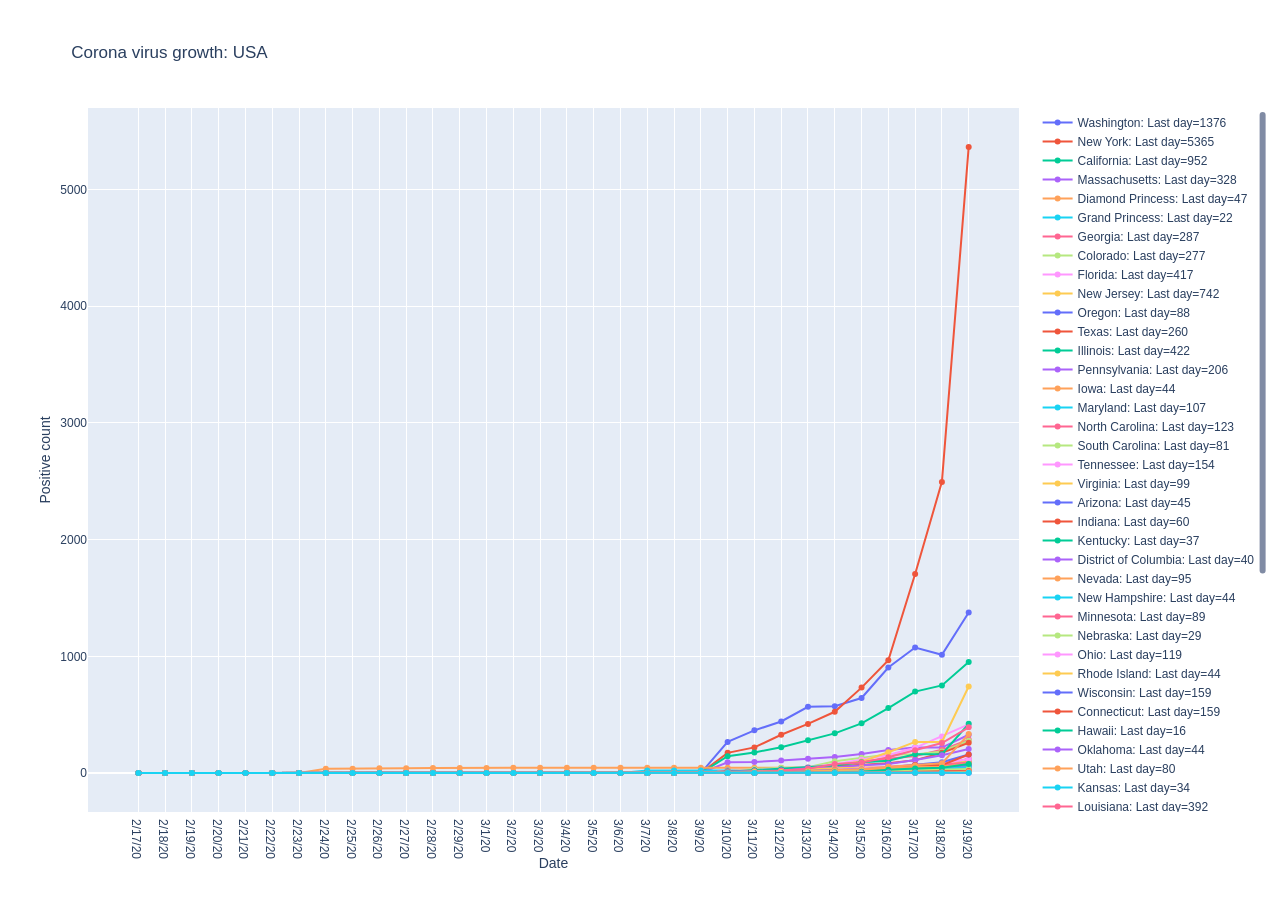
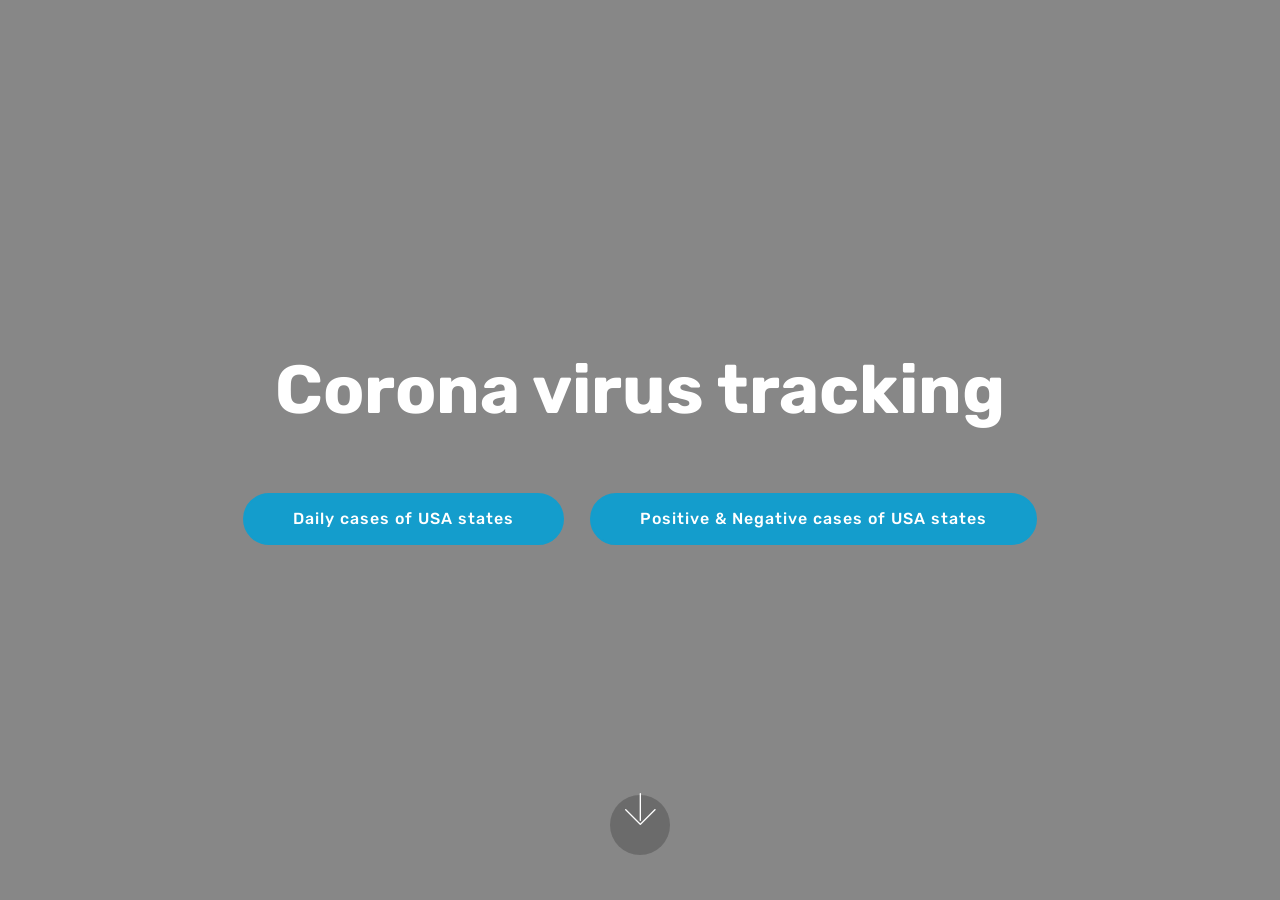
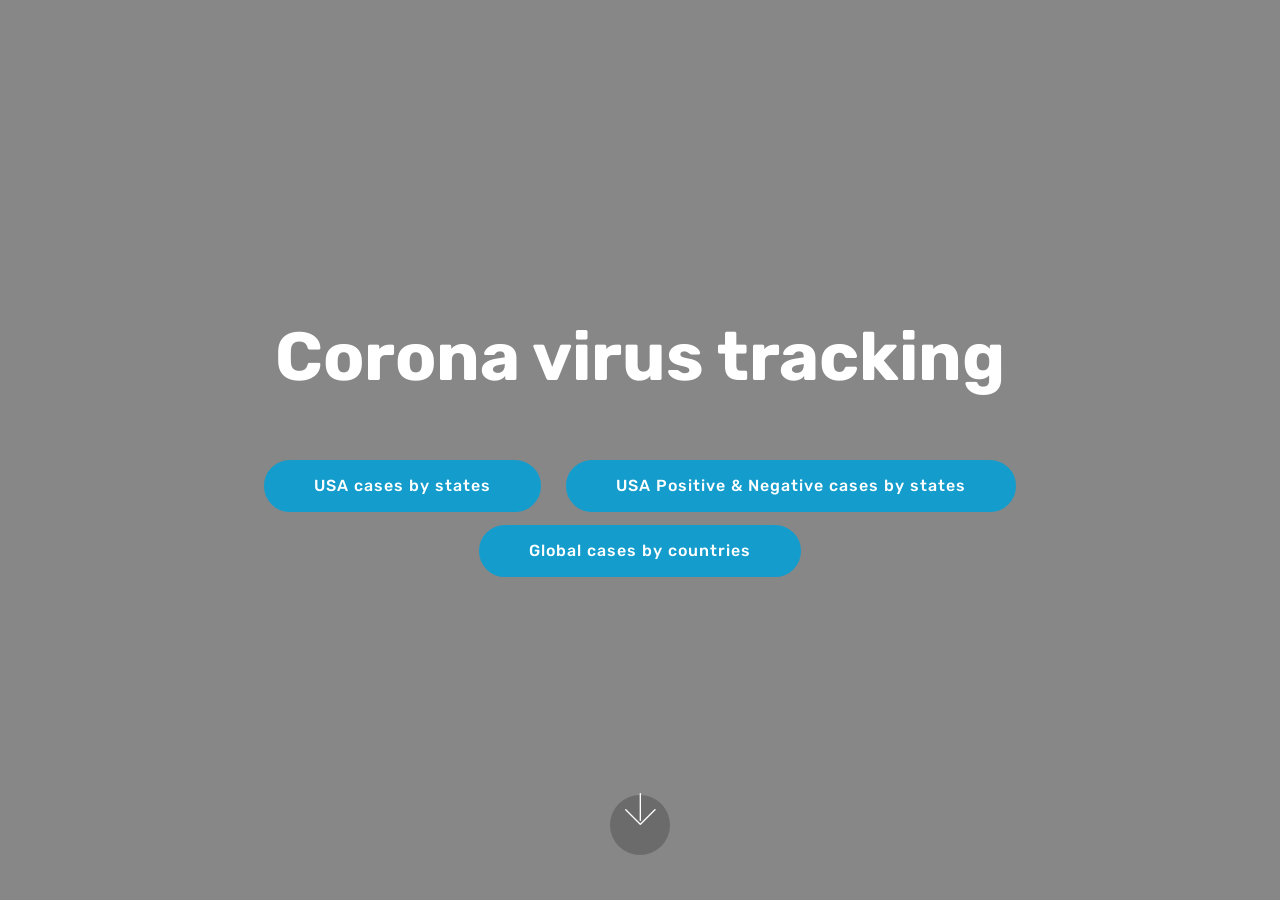
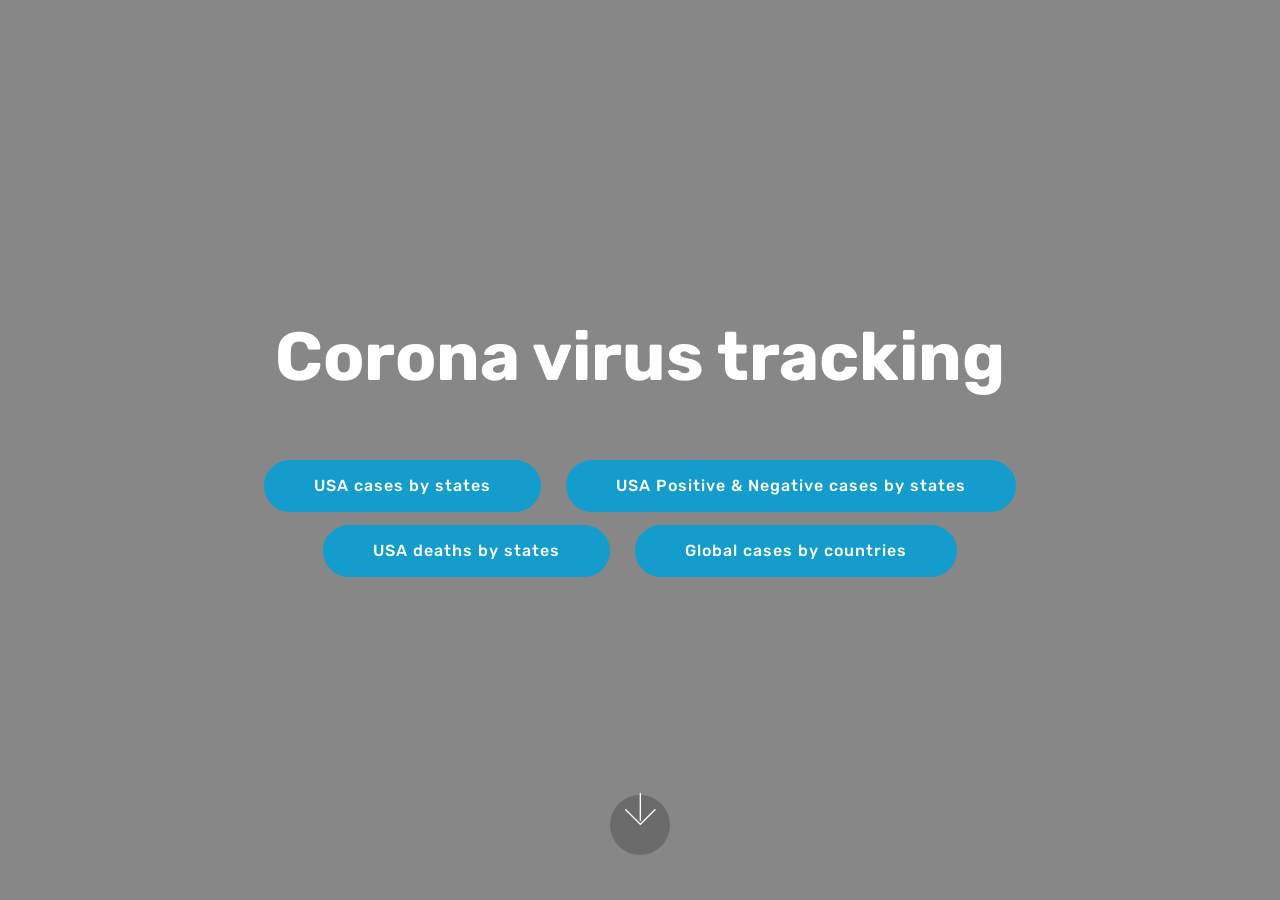
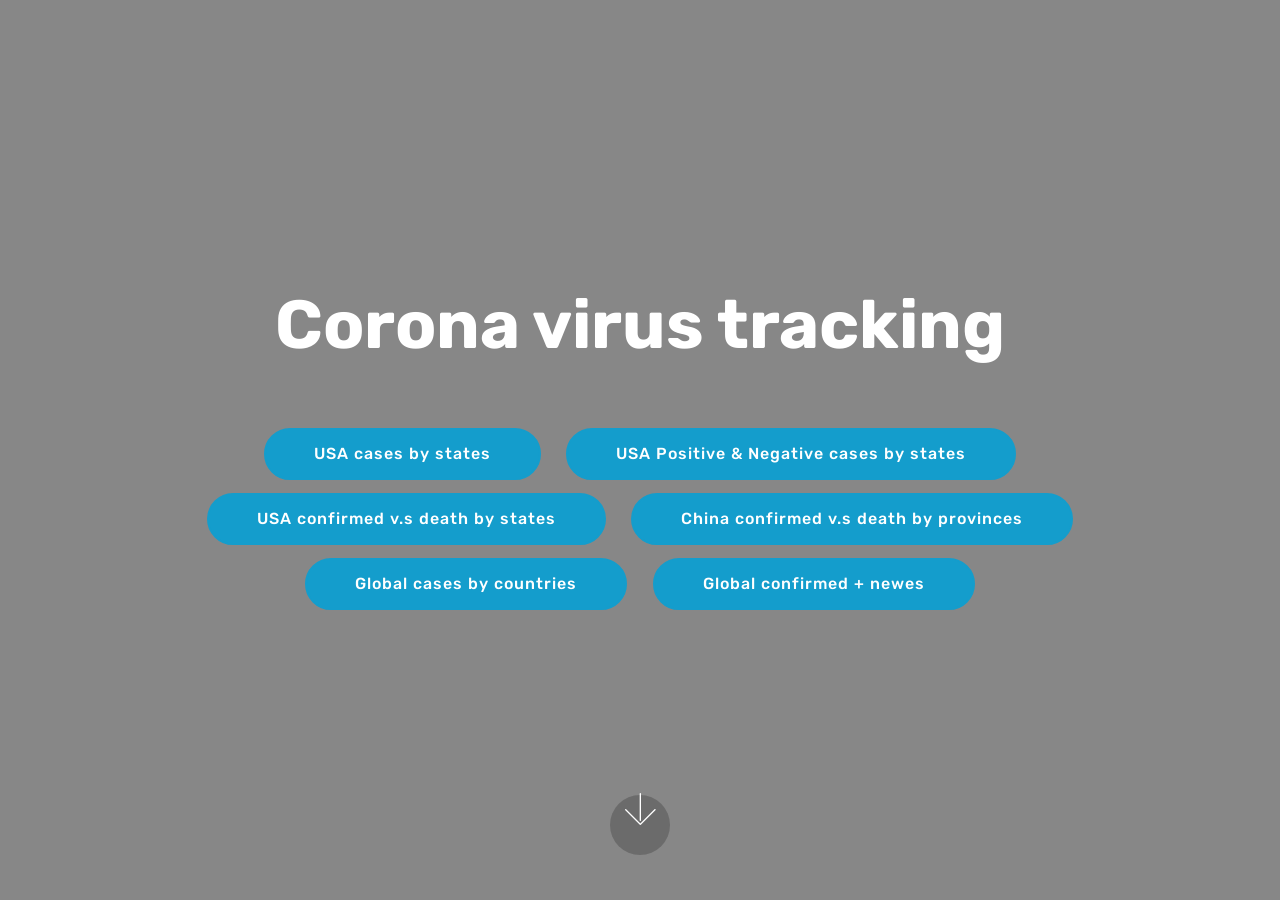
